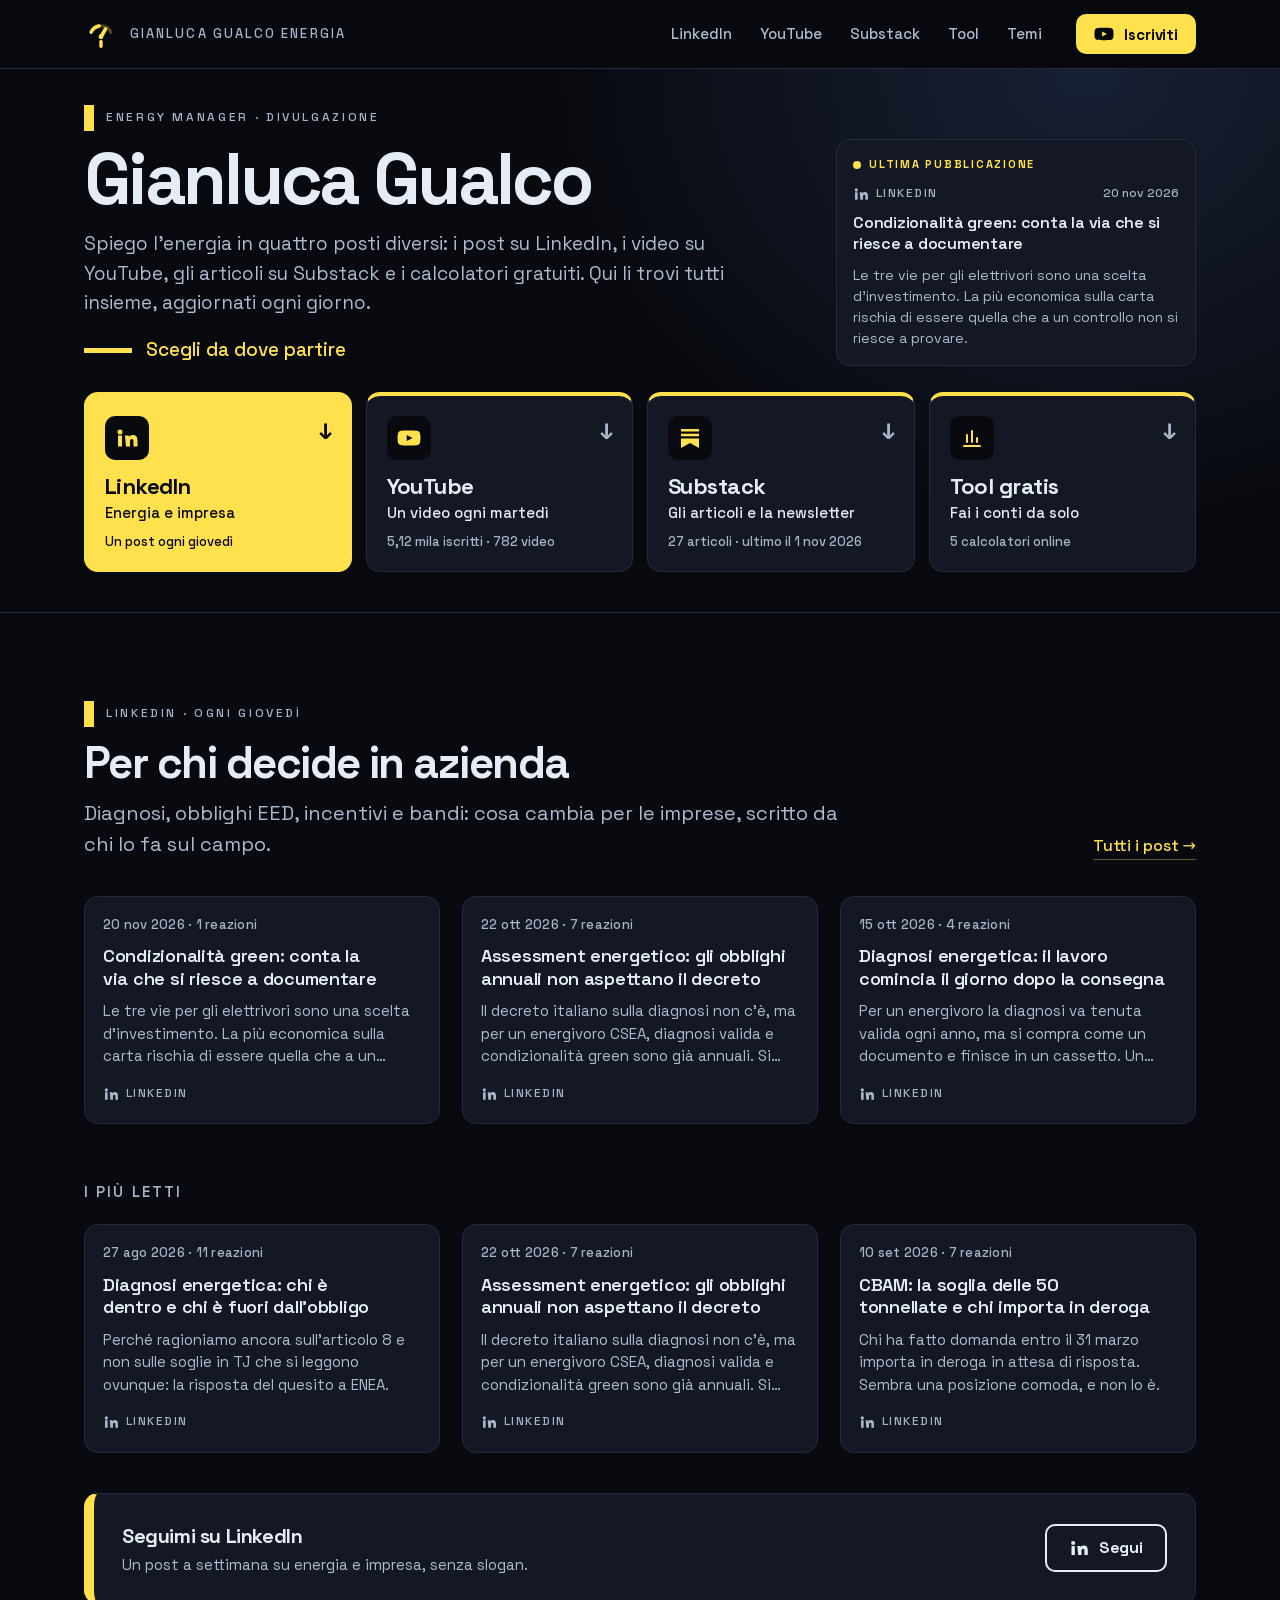
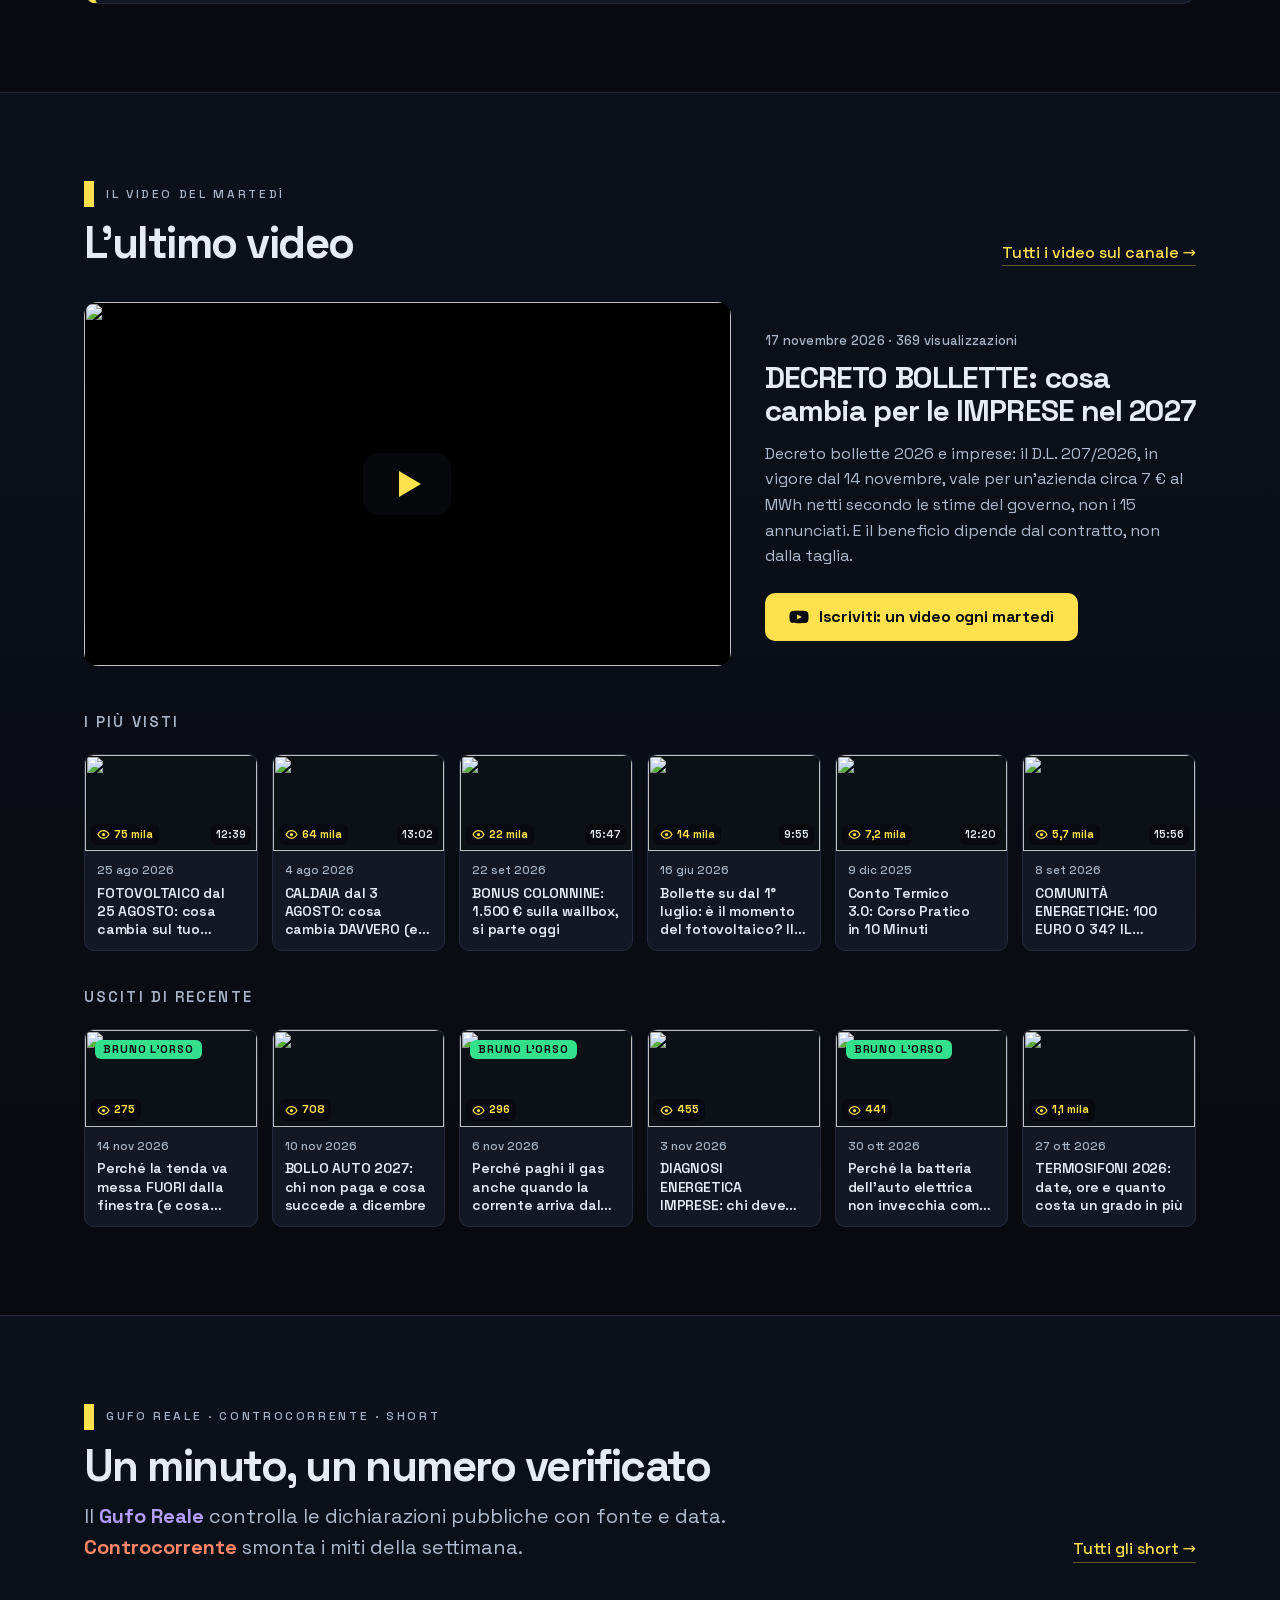
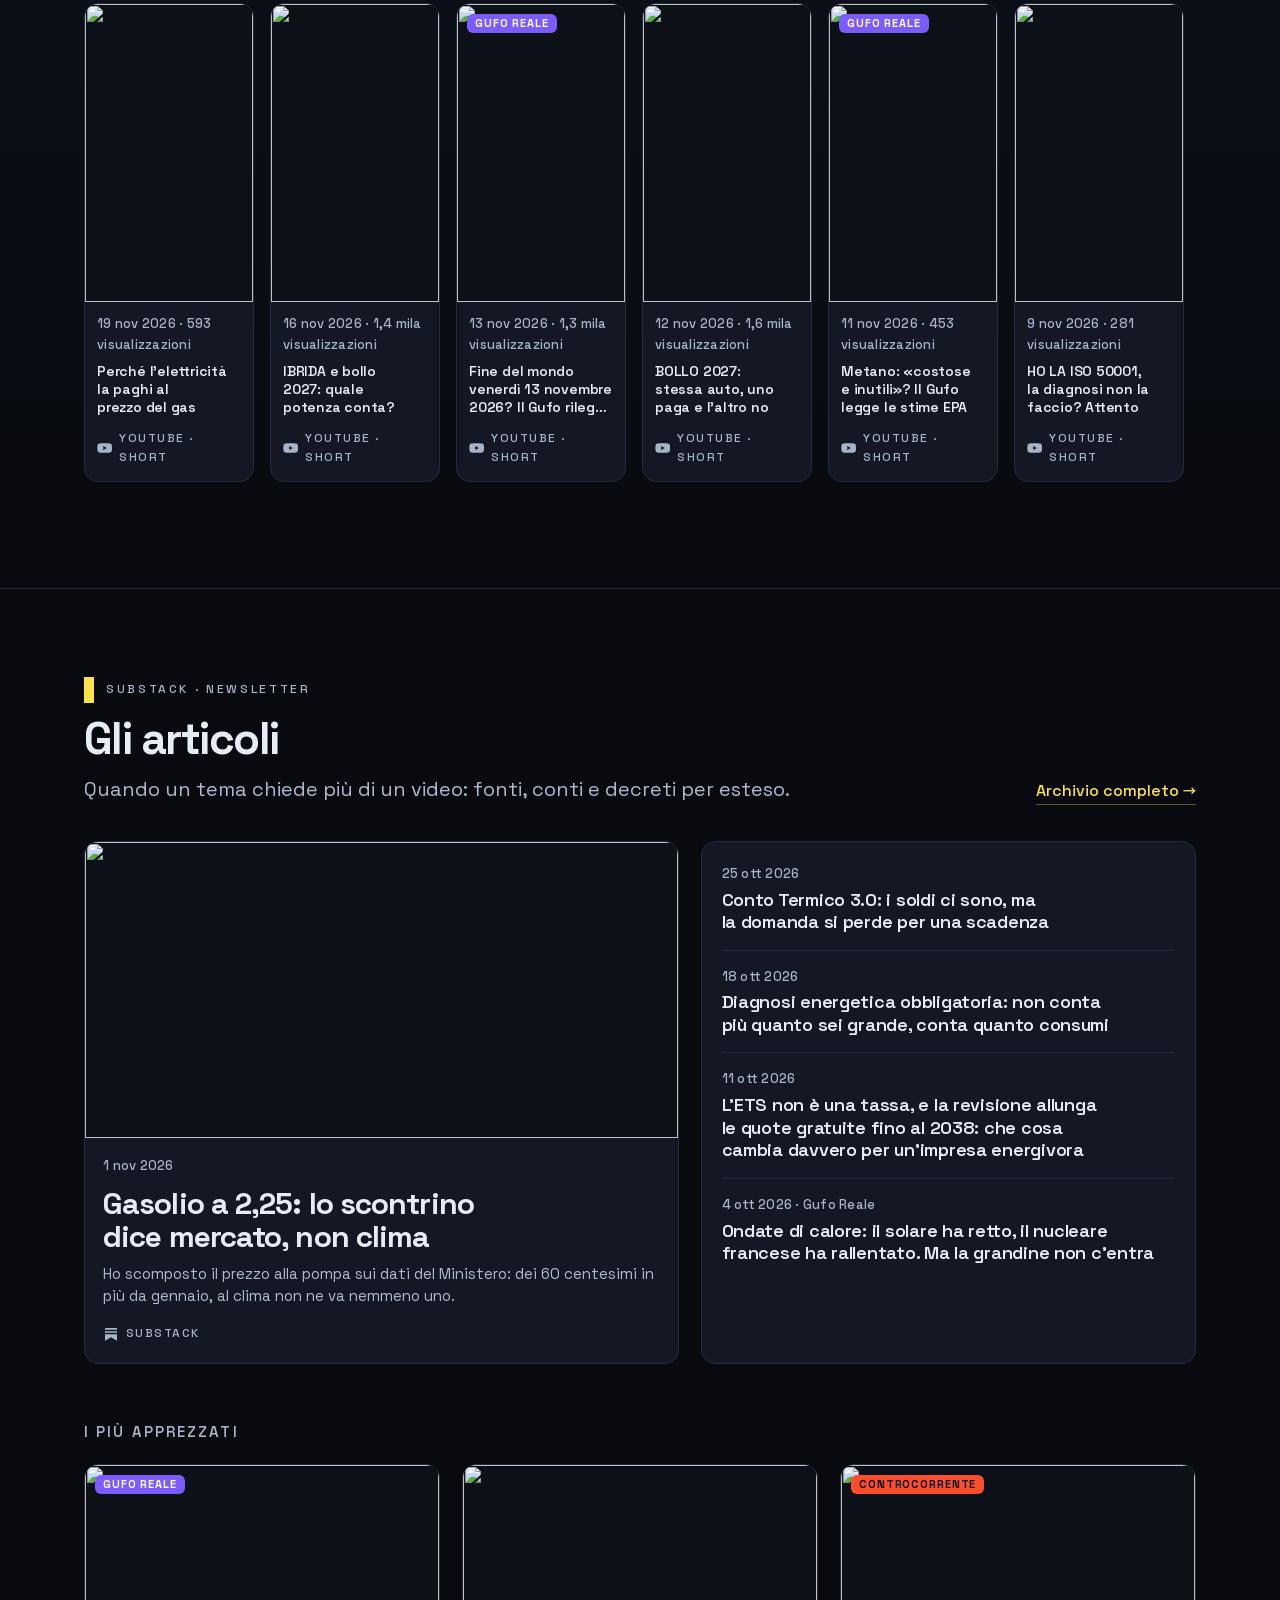
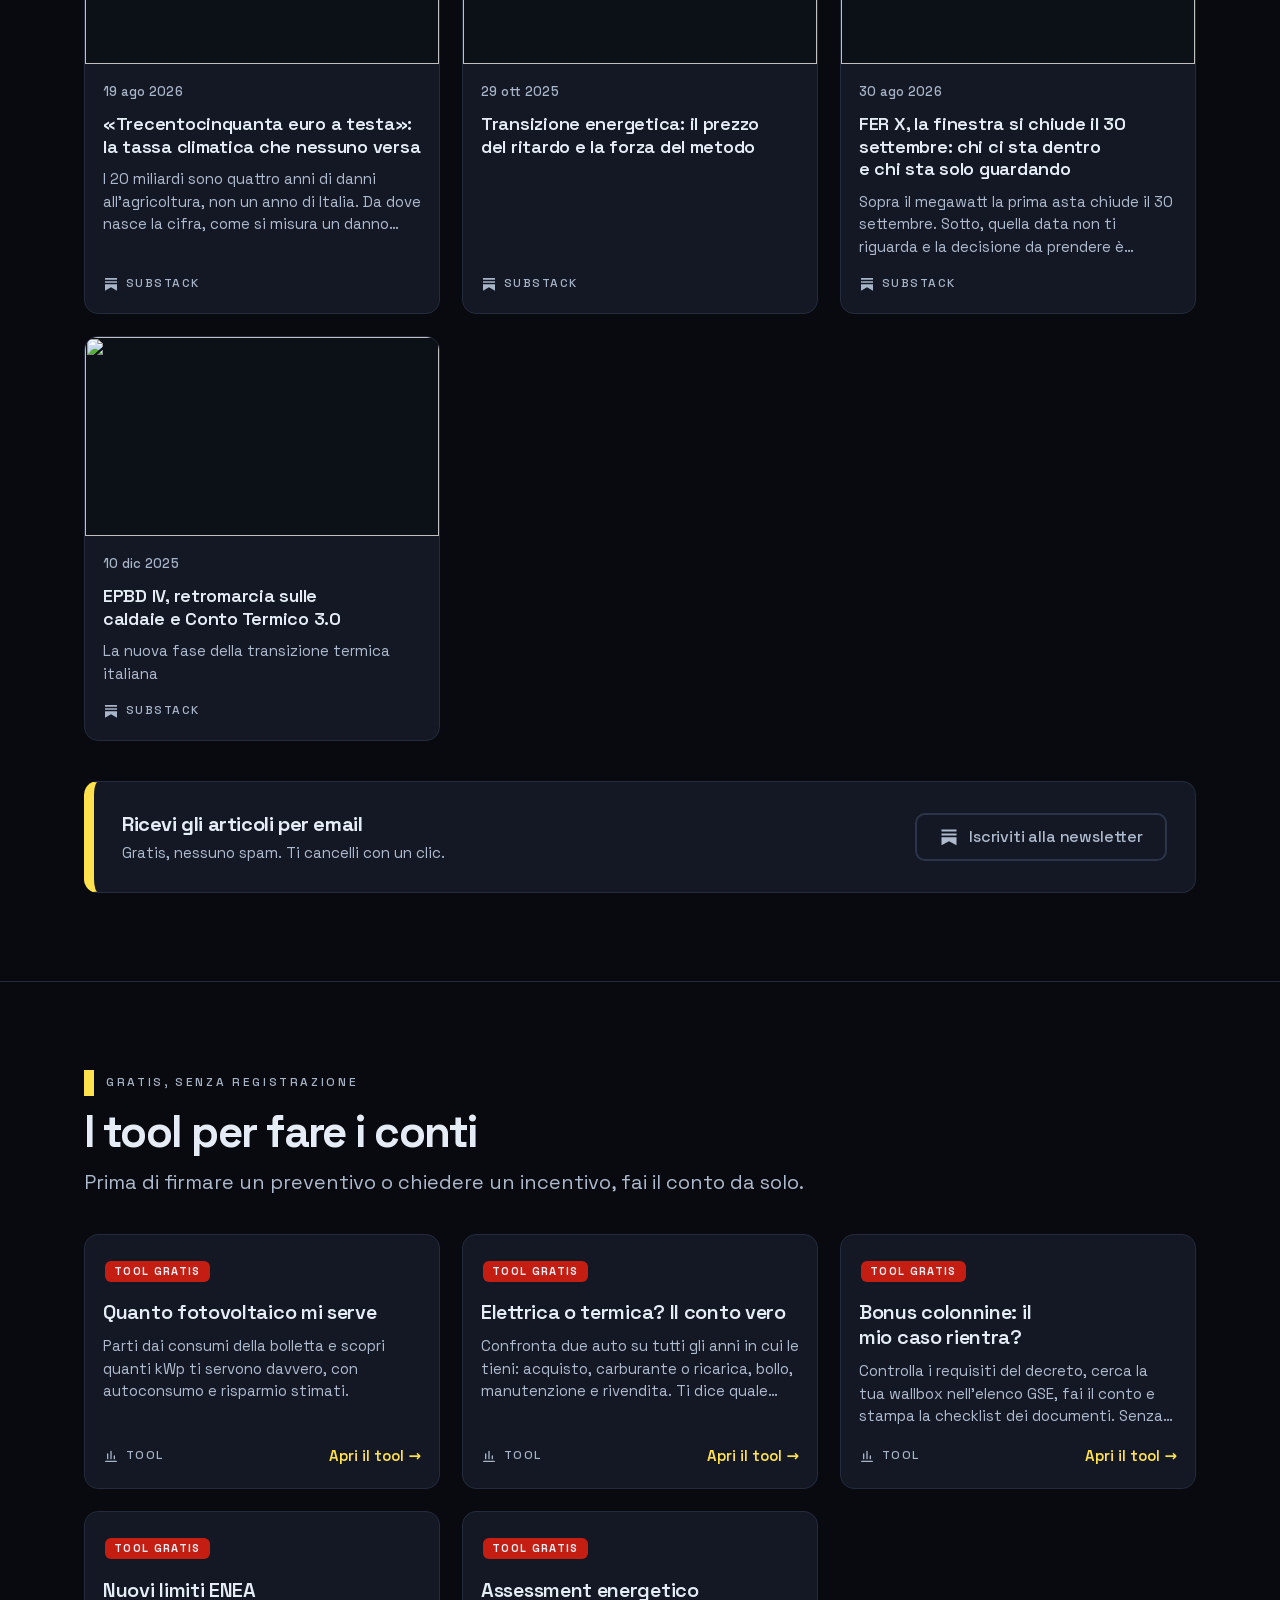
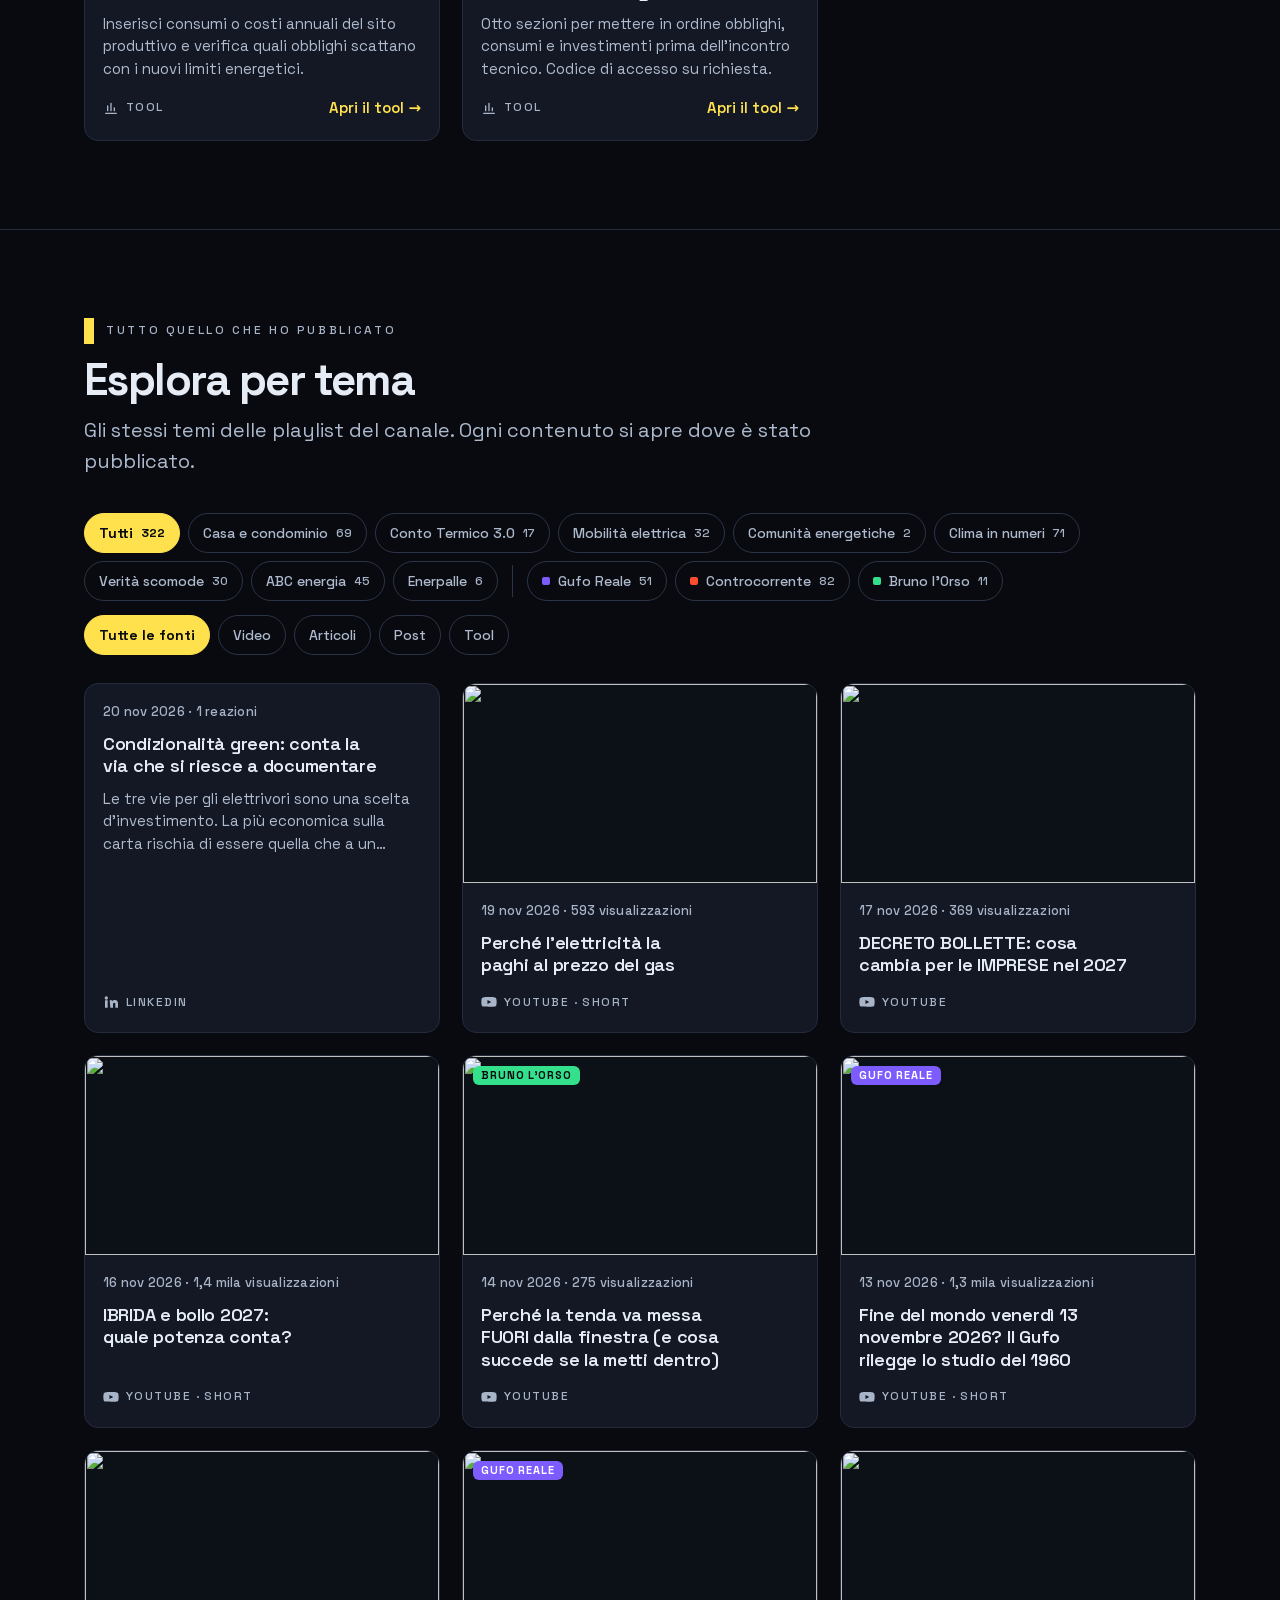
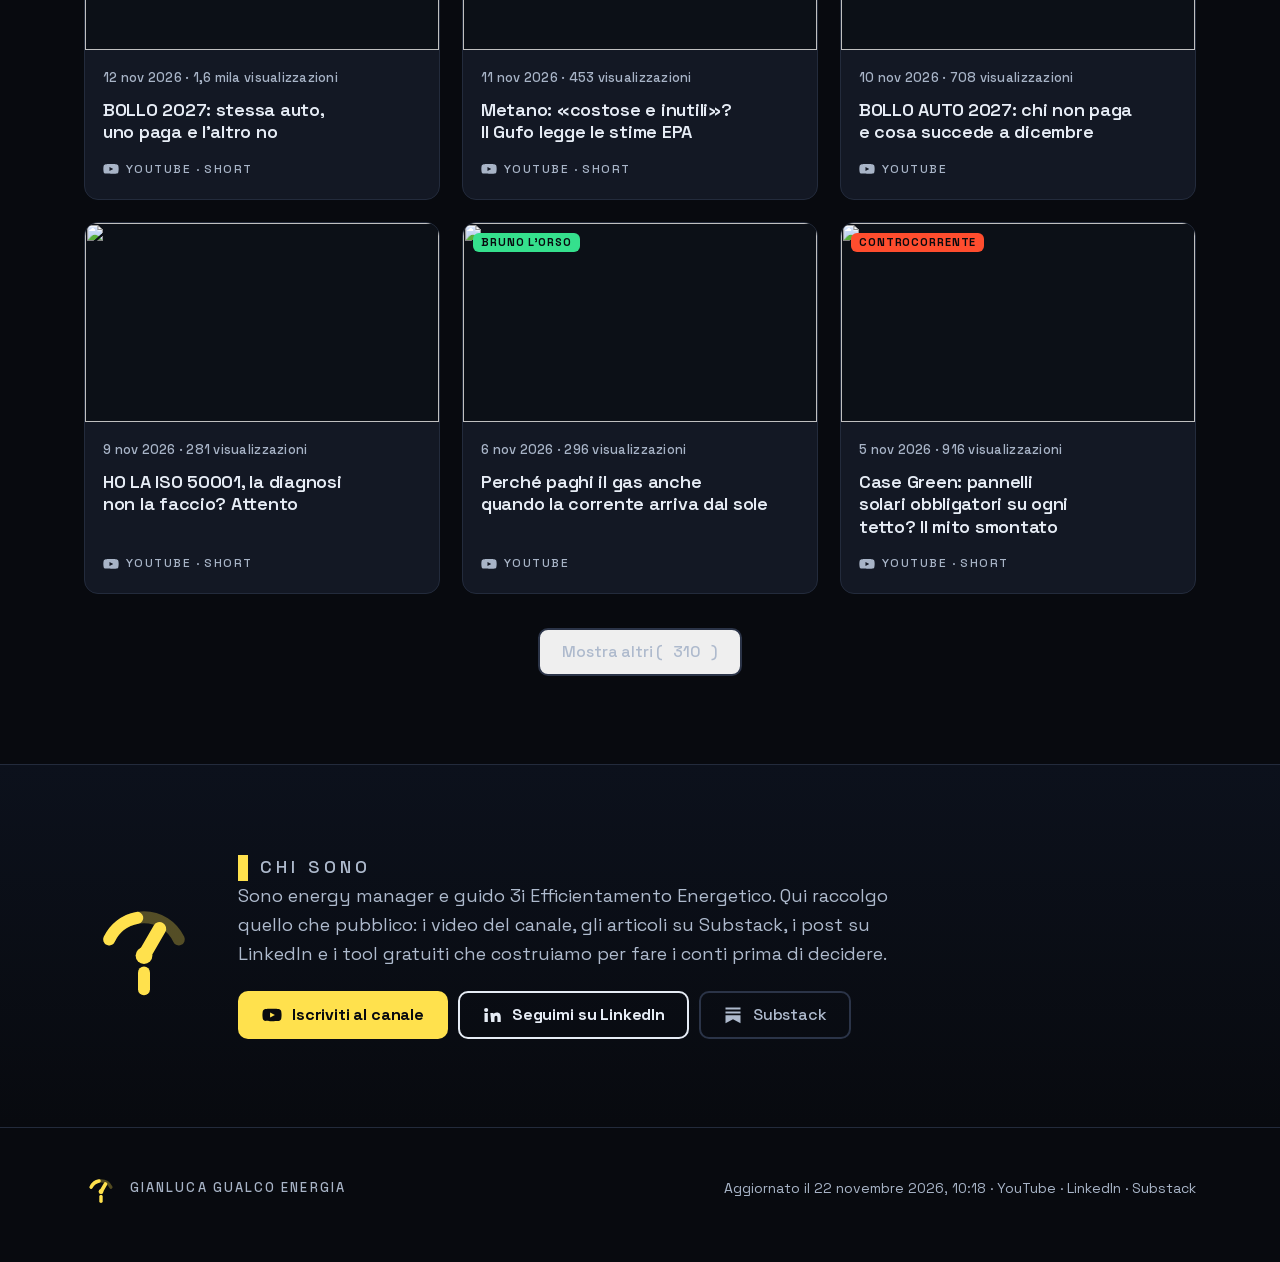
==== docs/index.html @ 6b3e6815 "Aggiornamento automatico 2026-11-22" ====
<!doctype html>
<html lang="it">
<head>
<meta charset="utf-8">
<meta name="viewport" content="width=device-width, initial-scale=1">
<title>Gianluca Gualco — Energia, bollette, efficienza</title>
<meta name="description" content="Tutta la divulgazione di Gianluca Gualco, energy manager, in un posto solo: video YouTube, articoli Substack, tool gratuiti e post LinkedIn su energia, bollette e incentivi.">
<link rel="canonical" href="https://giagualco.github.io/gualco-it/">
<meta name="theme-color" content="#080A0F">
<meta property="og:type" content="website">
<meta property="og:locale" content="it_IT">
<meta property="og:url" content="https://giagualco.github.io/gualco-it/">
<meta property="og:title" content="Gianluca Gualco — Energia, bollette, efficienza">
<meta property="og:description" content="Tutta la divulgazione di Gianluca Gualco, energy manager, in un posto solo: video YouTube, articoli Substack, tool gratuiti e post LinkedIn su energia, bollette e incentivi.">
<meta property="og:image" content="https://giagualco.github.io/gualco-it/og.png">
<meta property="og:image:width" content="1200"><meta property="og:image:height" content="630">
<meta name="twitter:card" content="summary_large_image">
<link rel="icon" href="favicon.svg" type="image/svg+xml">
<link rel="preload" href="fonts/space-grotesk-latin.woff2" as="font" type="font/woff2" crossorigin>
<link rel="preconnect" href="https://i.ytimg.com">
<style>/* gualco.it — design system GG ("notte"). Token da GG Design System/gg.css */
/* Space Grotesk (SIL OFL 1.1), variabile 300–700, servito dal sito: nessuna chiamata a Google */
@font-face{font-family:'Space Grotesk';font-style:normal;font-weight:300 700;font-display:swap;src:url(fonts/space-grotesk-latin-ext.woff2) format('woff2');unicode-range:U+0100-02BA,U+02BD-02C5,U+02C7-02CC,U+02CE-02D7,U+02DD-02FF,U+0304,U+0308,U+0329,U+1D00-1DBF,U+1E00-1E9F,U+1EF2-1EFF,U+2020,U+20A0-20AB,U+20AD-20C0,U+2113,U+2C60-2C7F,U+A720-A7FF}
@font-face{font-family:'Space Grotesk';font-style:normal;font-weight:300 700;font-display:swap;src:url(fonts/space-grotesk-latin.woff2) format('woff2');unicode-range:U+0000-00FF,U+0131,U+0152-0153,U+02BB-02BC,U+02C6,U+02DA,U+02DC,U+0304,U+0308,U+0329,U+2000-206F,U+20AC,U+2122,U+2191,U+2193,U+2212,U+2215,U+FEFF,U+FFFD}
:root{
  --notte:#080A0F;--ardesia:#131824;--ardesia-2:#0C1017;--linea:#232B3C;--linea-2:#2B3448;
  --ghiaccio:#E6ECF5;--corpo:#AEBACD;--muto:#A8B4C7;
  --gg:#FFE14D;
  --gufo-fill:#7C5CFF;--gufo-ink:#B39DFF;
  --cc-fill:#FF4D2E;--cc-ink:#FF8566;
  --orso-fill:#35E08D;--orso-ink:#35E08D;
  --badge-fill:#C41E12;--badge-ink:#E6ECF5;
  --f:'Space Grotesk',system-ui,-apple-system,'Segoe UI',sans-serif;
  --r:14px;--wrap:1180px;--gut:34px;
}
*,*::before,*::after{box-sizing:border-box}
html{scroll-behavior:smooth;scroll-padding-top:84px;-webkit-text-size-adjust:100%}
body{margin:0;background:var(--notte);color:var(--ghiaccio);font:400 16px/1.6 var(--f);-webkit-font-smoothing:antialiased;overflow-x:hidden}
img{display:block;max-width:100%}
a{color:inherit;text-decoration:none}
:focus-visible{outline:3px solid var(--gg);outline-offset:3px;border-radius:6px}
.wrap{max-width:var(--wrap);margin:0 auto;padding:0 var(--gut)}
.sr{position:absolute;width:1px;height:1px;overflow:hidden;clip:rect(0 0 0 0);white-space:nowrap}

/* ---------- tipografia ---------- */
.kick{display:flex;align-items:center;gap:12px;font-size:12px;font-weight:500;letter-spacing:.22em;text-transform:uppercase;color:var(--muto);margin:0 0 14px}
.kick::before{content:"";width:10px;height:26px;background:var(--gg);flex:0 0 auto}
h1,h2,h3{margin:0;font-weight:700;letter-spacing:-.035em;line-height:1.02;text-wrap:balance}
h2{font-size:clamp(28px,3.6vw,44px)}
h3{font-size:18px;font-weight:600;letter-spacing:-.015em;line-height:1.25}
.lead{font-size:clamp(17px,1.6vw,20px);line-height:1.55;color:var(--corpo);max-width:60ch;margin:18px 0 0}
.meta{font-size:13px;font-weight:500;color:var(--muto);letter-spacing:.02em}
.giallo{color:var(--gg)}

/* ---------- bottoni ---------- */
.btn{display:inline-flex;align-items:center;gap:10px;min-height:48px;padding:12px 22px;border-radius:10px;font:700 16px/1 var(--f);letter-spacing:-.01em;border:2px solid transparent;cursor:pointer;transition:transform .15s,background .15s,border-color .15s,color .15s}
.btn svg{width:20px;height:20px;flex:0 0 auto}
.btn-yt{background:var(--gg);color:var(--notte)}
.btn-yt:hover{background:#fff;transform:translateY(-1px)}
.btn-li{border-color:var(--ghiaccio);color:var(--ghiaccio)}
.btn-li:hover{background:var(--ghiaccio);color:var(--notte);transform:translateY(-1px)}
.btn-sec{border-color:var(--linea-2);color:var(--corpo);font-weight:500}
.btn-sec:hover{border-color:var(--gg);color:var(--gg)}
.link{color:var(--gg);font-weight:500;border-bottom:1px solid rgba(255,225,77,.35)}
.link:hover{color:#fff;border-bottom-color:#fff}

/* ---------- nav ---------- */
.nav{position:sticky;top:0;z-index:20;background:rgba(8,10,15,.86);backdrop-filter:blur(14px);-webkit-backdrop-filter:blur(14px);border-bottom:1px solid var(--linea)}
.nav .wrap{display:flex;align-items:center;gap:22px;height:68px}
.firma{display:flex;align-items:center;gap:12px;font-size:13px;font-weight:500;letter-spacing:.16em;color:var(--muto);white-space:nowrap}
.firma .mk{width:34px;height:34px}
.nav ul{display:flex;gap:4px;margin:0 0 0 auto;padding:0;list-style:none}
.nav ul a{display:block;padding:8px 12px;border-radius:8px;font-size:15px;font-weight:500;color:var(--corpo)}
.nav ul a:hover{color:var(--ghiaccio);background:var(--ardesia)}
.nav .btn{min-height:40px;padding:8px 16px;font-size:15px}

/* ---------- hero: compatta, 4 porte d'ingresso ---------- */
.hero{position:relative;overflow:hidden;border-bottom:1px solid var(--linea)}
.hero::before{content:"";position:absolute;inset:0;background:radial-gradient(60% 120% at 85% 0%,#182034 0%,rgba(8,10,15,0) 70%);pointer-events:none}
.hero .wrap{position:relative;padding-top:36px;padding-bottom:40px}
.hero-top{display:flex;align-items:flex-end;justify-content:space-between;gap:24px}
.hero-txt{padding-bottom:26px}
.hero h1{font-size:clamp(40px,5.6vw,72px);line-height:.95;letter-spacing:-.045em}
.hero .intro{margin:16px 0 0;max-width:58ch;font-size:clamp(16px,1.5vw,19px);line-height:1.55;color:var(--corpo)}
.hero .riga{display:flex;align-items:center;gap:14px;margin:18px 0 0;color:var(--gg)!important;font-size:clamp(16px,1.6vw,19px);font-weight:500;color:var(--corpo)}
.hero .riga::before{content:"";width:48px;height:5px;background:var(--gg);flex:0 0 auto}
.ultima{position:relative;display:flex;flex-direction:column;gap:10px;width:360px;flex:0 0 auto;margin-bottom:26px;padding:16px;border-radius:var(--r);background:var(--ardesia);border:1px solid var(--linea);transition:border-color .15s,transform .15s}
.ultima:hover{border-color:var(--gg);transform:translateY(-2px)}
.ul-k{display:flex;align-items:center;gap:8px;font-size:11px;font-weight:700;letter-spacing:.16em;text-transform:uppercase;color:var(--gg)}
.ul-k i{width:8px;height:8px;border-radius:50%;background:var(--gg);box-shadow:0 0 0 0 rgba(255,225,77,.6);animation:pulsa 2s infinite}
@keyframes pulsa{70%{box-shadow:0 0 0 8px rgba(255,225,77,0)}100%{box-shadow:0 0 0 0 rgba(255,225,77,0)}}
.ul-img{position:relative;aspect-ratio:16/9;border-radius:10px;overflow:hidden;background:var(--ardesia-2)}
.ul-img img{width:100%;height:100%;object-fit:cover}
.ul-img .play{position:absolute;left:50%;top:50%;width:56px;height:40px;margin:-20px 0 0 -28px;border-radius:12px;background:rgba(8,10,15,.82);display:grid;place-items:center}
.ul-img .play::after{content:"";border-style:solid;border-width:9px 0 9px 15px;border-color:transparent transparent transparent var(--gg);margin-left:4px}
.ul-m{display:flex;align-items:center;justify-content:space-between;gap:10px;font-size:12px;font-weight:500;color:var(--muto)}
.ultima b{font-size:16px;font-weight:600;letter-spacing:-.015em;line-height:1.3;display:-webkit-box;-webkit-line-clamp:2;-webkit-box-orient:vertical;overflow:hidden}
.ultima p{margin:0;font-size:14px;line-height:1.5;color:var(--corpo)}
.tiles{display:grid;grid-template-columns:repeat(4,1fr);gap:14px}
.tile{position:relative;display:flex;flex-direction:column;gap:14px;min-height:150px;padding:20px 20px 18px;border-radius:var(--r);background:var(--ardesia);border:1px solid var(--linea);border-top:4px solid var(--gg);transition:transform .15s,border-color .15s,background .15s}
.tile:hover{transform:translateY(-3px);background:#182034;border-color:var(--linea-2);border-top-color:var(--gg)}
.tile .ic{width:44px;height:44px;border-radius:10px;display:grid;place-items:center;background:var(--notte);color:var(--gg)}
.tile .ic svg{width:24px;height:24px}
.tile:first-child{background:var(--gg);border-color:var(--gg)}
.tile:first-child:hover{background:#fff;border-color:#fff;border-top-color:#fff}
.tile:first-child .tt b,.tile:first-child .tt span,.tile:first-child .tt small,.tile:first-child .giu{color:var(--notte)}
.tt{display:flex;flex-direction:column;gap:3px}
.tt b{font-size:22px;font-weight:700;letter-spacing:-.025em;line-height:1.1}
.tt span{font-size:15px;font-weight:500;color:var(--ghiaccio)}
.tt small{font-size:13px;font-weight:500;color:var(--muto);margin-top:4px}
.giu{position:absolute;right:18px;top:18px;font-size:22px;font-weight:700;color:var(--muto);transition:transform .15s}
.tile:hover .giu{transform:translateY(3px)}

.cta{display:flex;flex-wrap:wrap;gap:12px;margin-top:34px}

/* ---------- sezioni ---------- */
.sez{padding:88px 0;border-bottom:1px solid var(--linea)}
.sez-alt{background:linear-gradient(180deg,#0C111C 0%,var(--notte) 100%)}
.testa{display:flex;flex-wrap:wrap;align-items:end;justify-content:space-between;gap:18px 30px;margin-bottom:36px}
.testa .lead{margin-top:12px}
.sotto{font-size:15px;font-weight:600;letter-spacing:.14em;text-transform:uppercase;color:var(--muto);margin:56px 0 20px}
.griglia{display:grid;gap:22px;grid-template-columns:repeat(auto-fill,minmax(270px,1fr))}

/* ---------- card ---------- */
.card{position:relative;display:flex;flex-direction:column;background:var(--ardesia);border:1px solid var(--linea);border-radius:var(--r);overflow:hidden;transition:border-color .15s,transform .15s}
.card:hover{border-color:var(--linea-2);transform:translateY(-2px)}
.card:hover h3{color:#fff}
.card .img{position:relative;aspect-ratio:16/9;background:var(--ardesia-2);overflow:hidden}
.card .img img{width:100%;height:100%;object-fit:cover}
.card .corpo{display:flex;flex-direction:column;gap:10px;padding:18px 18px 20px;flex:1}
.card .corpo p{margin:0;font-size:15px;line-height:1.5;color:var(--corpo);display:-webkit-box;-webkit-line-clamp:3;-webkit-box-orient:vertical;overflow:hidden}
.card .piede{display:flex;align-items:center;justify-content:space-between;gap:10px;margin-top:auto;padding-top:6px}
.card a.tutta::after{content:"";position:absolute;inset:0;z-index:1}
.fonte{display:inline-flex;align-items:center;gap:7px;font-size:12px;font-weight:500;letter-spacing:.12em;text-transform:uppercase;color:var(--muto)}
.fonte svg{width:16px;height:16px}
.durata{position:absolute;right:10px;bottom:10px;background:rgba(8,10,15,.88);color:var(--ghiaccio);font-size:12px;font-weight:600;padding:3px 7px;border-radius:6px}
.tipo-typo{display:flex;align-items:flex-end;padding:18px;background:radial-gradient(120% 120% at 100% 0%,#1B2436 0%,var(--ardesia-2) 70%)}
.tipo-typo span{font-size:22px;font-weight:700;letter-spacing:-.03em;line-height:1.05;color:var(--ghiaccio)}
.tipo-typo::before{content:"";position:absolute;left:18px;top:18px;width:10px;height:26px;background:var(--gg)}

/* rubriche: accento solo come chip/barra */
.rub{display:inline-block;font-size:11px;font-weight:700;letter-spacing:.08em;text-transform:uppercase;color:var(--notte);background:var(--gg);padding:4px 8px;border-radius:6px;line-height:1}
.rub-gufo-reale{background:var(--gufo-fill);color:#fff}
.rub-controcorrente{background:var(--cc-fill);color:var(--notte)}
.rub-orso{background:var(--orso-fill);color:var(--notte)}
.card .img .rub{position:absolute;left:10px;top:10px;z-index:1}

/* ---------- righe da 6 (video compatti) ---------- */
.riga6{display:grid;grid-template-columns:repeat(6,minmax(0,1fr));gap:14px}
.card.mini{border-radius:10px}
.card.mini .corpo{padding:10px 12px 12px;gap:4px}
.card.mini .meta{font-size:11.5px;letter-spacing:0}
.card.mini h3{font-size:14px;line-height:1.3;display:-webkit-box;-webkit-line-clamp:3;-webkit-box-orient:vertical;overflow:hidden}
.card.mini .piede{display:none}
.card.mini .vis{position:absolute;left:6px;bottom:6px;display:inline-flex;align-items:center;gap:4px;background:rgba(8,10,15,.88);color:var(--gg);font-size:11px;font-weight:700;padding:2px 6px;border-radius:6px}
.card.mini .vis svg{width:13px;height:13px}
.card.mini .durata{right:6px;bottom:6px;font-size:11px;padding:2px 5px}

/* ---------- ultimo video ---------- */
.ultimo{display:grid;grid-template-columns:1.5fr 1fr;gap:34px;align-items:center}
.lite{position:relative;display:block;width:100%;aspect-ratio:16/9;border:0;padding:0;border-radius:var(--r);overflow:hidden;background:#000 center/cover no-repeat;cursor:pointer;outline-offset:4px}
.lite img{width:100%;height:100%;object-fit:cover}
.lite .play{position:absolute;left:50%;top:50%;width:88px;height:62px;margin:-31px 0 0 -44px;border-radius:16px;background:rgba(8,10,15,.82);display:grid;place-items:center;transition:background .15s,transform .15s}
.lite .play::after{content:"";border-style:solid;border-width:13px 0 13px 22px;border-color:transparent transparent transparent var(--gg);margin-left:5px}
.lite:hover .play{background:var(--gg);transform:scale(1.05)}
.lite:hover .play::after{border-left-color:var(--notte)}
.lite iframe{position:absolute;inset:0;width:100%;height:100%;border:0}
.ultimo h3{font-size:clamp(22px,2.4vw,30px);font-weight:700;letter-spacing:-.03em;line-height:1.1}
.ultimo p{color:var(--corpo);margin:14px 0 0}
.ultimo .cta{margin-top:24px}

/* ---------- short ---------- */
.riga-short{display:grid;grid-auto-flow:column;grid-auto-columns:minmax(170px,200px);gap:16px;overflow-x:auto;padding:4px 2px 18px;scroll-snap-type:x mandatory;scrollbar-width:thin;scrollbar-color:var(--linea-2) transparent}
.riga-short .card{scroll-snap-align:start}
.riga-short .img{aspect-ratio:9/16}
.riga-short .corpo{padding:12px 12px 14px;gap:6px}
.riga-short h3{font-size:14px;line-height:1.3;display:-webkit-box;-webkit-line-clamp:3;-webkit-box-orient:vertical;overflow:hidden}

/* ---------- articoli ---------- */
.art{display:grid;grid-template-columns:1.2fr 1fr;gap:22px}
.art .grande .img{aspect-ratio:16/8}
.art .grande:not(:has(.img)) .corpo{padding:30px 30px 28px;justify-content:center}
.art .grande:not(:has(.img)) p{-webkit-line-clamp:5;font-size:17px}
.art .grande h3{font-size:clamp(22px,2.4vw,30px);font-weight:700;letter-spacing:-.03em;line-height:1.1}
.elenco{display:flex;flex-direction:column;gap:0;background:var(--ardesia);border:1px solid var(--linea);border-radius:var(--r);padding:6px 20px}
.elenco a{position:relative;display:block;padding:16px 0;border-bottom:1px solid var(--linea)}
.elenco a:last-child{border-bottom:0}
.elenco a:hover h3{color:var(--gg)}
.elenco .meta{display:block;margin-bottom:4px}

/* ---------- fasce CTA ---------- */
.fascia{display:flex;flex-wrap:wrap;align-items:center;justify-content:space-between;gap:20px;margin-top:40px;padding:26px 28px;border-radius:var(--r);background:var(--ardesia);border:1px solid var(--linea);border-left:10px solid var(--gg)}
.fascia b{display:block;font-size:20px;letter-spacing:-.02em}
.fascia span{color:var(--corpo);font-size:15px}

/* ---------- tool ---------- */
.tool .img{aspect-ratio:auto;padding:22px 20px 0;background:none}
.tool .badge{display:inline-block;background:var(--badge-fill);color:var(--badge-ink);font-size:11px;font-weight:700;letter-spacing:.12em;padding:5px 9px;border-radius:6px;line-height:1}
.tool h3{font-size:20px}
.tool .vai{color:var(--gg);font-weight:600;font-size:15px}

/* ---------- esplora ---------- */
.chips{display:flex;flex-wrap:wrap;gap:8px;margin-bottom:28px}
.chip{display:inline-flex;align-items:center;gap:8px;min-height:40px;padding:8px 14px;border-radius:999px;border:1px solid var(--linea-2);background:transparent;color:var(--corpo);font:500 14px/1 var(--f);cursor:pointer;transition:all .15s}
.chip small{font-size:12px;color:var(--muto)}
.chip:hover{border-color:var(--ghiaccio);color:var(--ghiaccio)}
.chip[aria-pressed=true]{background:var(--gg);border-color:var(--gg);color:var(--notte);font-weight:700}
.chip[aria-pressed=true] small{color:var(--notte)}
.chip-rub::before{content:"";width:8px;height:8px;border-radius:2px;background:var(--gg)}
.chip-rub[data-f="gufo-reale"]::before{background:var(--gufo-fill)}
.chip-rub[data-f="controcorrente"]::before{background:var(--cc-fill)}
.chip-rub[data-f="orso"]::before{background:var(--orso-fill)}
.sep{width:1px;background:var(--linea-2);margin:4px 6px}
.fonti{display:flex;flex-wrap:wrap;gap:8px;margin:-14px 0 28px}
#esplora .griglia>[hidden]{display:none}
.altri{display:flex;justify-content:center;margin-top:34px}
.vuoto{color:var(--muto);padding:30px 0}

/* ---------- chi sono + footer ---------- */
.chi{display:grid;grid-template-columns:auto 1fr;gap:34px;align-items:center}
.chi .gufo{display:block;width:120px;height:120px}
.chi p{margin:0;color:var(--corpo);font-size:18px;max-width:62ch}
.social{display:flex;flex-wrap:wrap;gap:10px;margin-top:22px}
footer{padding:44px 0 56px;color:var(--muto);font-size:14px}
footer .wrap{display:flex;flex-wrap:wrap;justify-content:space-between;gap:16px 30px;align-items:center}
footer a:hover{color:var(--gg)}

/* ---------- barra laterale delle sezioni ---------- */
.rail{position:fixed;left:22px;top:50%;transform:translateY(-50%);z-index:15;display:none}
.rail ol{list-style:none;margin:0;padding:0;display:flex;flex-direction:column}
.rail a{display:flex;align-items:center;gap:10px;height:30px;color:var(--muto);transition:height .25s}
.rail i{display:block;width:12px;height:2px;border-radius:2px;background:var(--muto);opacity:.6;transition:width .25s,height .25s,background .25s,opacity .25s}
.rail span{font-size:12.5px;font-weight:500;letter-spacing:.02em;white-space:nowrap;opacity:.7;transition:font-size .25s,opacity .25s,color .25s}
.rail a:hover span{opacity:1;color:var(--ghiaccio)}
.rail a:hover i{opacity:1;width:18px}
.rail a.on{height:48px}
.rail a.on i{width:30px;height:4px;background:var(--gg);opacity:1}
.rail a.on span{opacity:1;color:var(--ghiaccio);font-size:17px;font-weight:700;letter-spacing:-.015em}
@media (min-width:1360px){.rail{display:block}}
@media (min-width:1360px) and (max-width:1559px){
  .rail{left:14px}
  .rail a:not(.on) span{font-size:0}
  .rail a:not(.on):hover span{font-size:12.5px;background:var(--notte);padding:2px 6px;border-radius:6px}
}

/* ---------- responsive ---------- */
@media (max-width:980px){
  .nav ul{display:none}
  .nav .btn{margin-left:auto}
  .tiles{grid-template-columns:repeat(2,1fr)}
  .riga6{grid-template-columns:none;grid-auto-flow:column;grid-auto-columns:minmax(200px,230px);overflow-x:auto;scroll-snap-type:x mandatory;padding-bottom:12px;scrollbar-width:thin;scrollbar-color:var(--linea-2) transparent}
  .riga6 .card{scroll-snap-align:start}
  .hero-top{flex-direction:column;align-items:stretch;gap:0}
  .ultima{width:auto;flex-direction:row;flex-wrap:wrap;align-items:center;column-gap:14px}
  .ultima .ul-k{flex-basis:100%}
  .ultima .ul-img{width:150px;flex:0 0 auto}
  .ultima .ul-m{display:none}
  .ultima b{flex:1;min-width:0;-webkit-line-clamp:3}
  .ultimo,.art{grid-template-columns:1fr}
}
@media (max-width:640px){
  :root{--gut:16px}
  .sez{padding:60px 0}
  .firma .t{display:none}
  .hero .wrap{padding-top:22px;padding-bottom:22px}
  .hero-txt{padding-bottom:16px}
  .ultima .ul-img{width:110px}
  .ultima b{font-size:14px}
  .tiles{gap:10px}
  .tile{min-height:0;padding:14px 14px 12px;gap:10px}
  .tile .ic{width:36px;height:36px}
  .tt b{font-size:18px}
  .tt span{font-size:13px}
  .tt small{display:none}
  .giu{right:12px;top:12px;font-size:18px}
  .btn{width:100%;justify-content:center}
  .nav .btn{width:auto}
  .chi{grid-template-columns:1fr}
  .chi .gufo{width:84px}
  .fascia{padding:22px 18px;border-left-width:8px}
  .griglia{grid-template-columns:1fr}
}
@media (prefers-reduced-motion:reduce){*{transition:none!important;animation:none!important;scroll-behavior:auto!important}}
</style>
<script type="application/ld+json">{"@context": "https://schema.org", "@type": "Person", "name": "Gianluca Gualco", "jobTitle": "Energy manager", "url": "https://giagualco.github.io/gualco-it", "image": "https://giagualco.github.io/gualco-it/assets/ritratto.png", "worksFor": {"@type": "Organization", "name": "3i Efficientamento Energetico SB Srl"}, "sameAs": ["https://www.youtube.com/@gianlucagualcoenergia", "https://www.linkedin.com/in/gianluca-gualco-033474100", "https://gualco.substack.com"]}</script>
</head>
<body>
<a class="sr" href="#linkedin">Vai ai contenuti</a>
<nav class="nav" aria-label="Principale"><div class="wrap">
<a class="firma" href="#"><span class="mk"><svg viewBox="0 0 100 100" aria-hidden="true"><g fill="none" stroke="#FFE14D" stroke-linecap="round"><path d="M21 44.5A32 32 0 0 1 79 44.5" stroke-width="10" opacity=".3"/><path d="M21 44.5A32 32 0 0 1 44.4 26.5" stroke-width="10"/><path d="M50 58 63 35.5" stroke-width="11"/></g><circle cx="50" cy="58" r="7" fill="#FFE14D"/><path d="M50 72v14" stroke="#FFE14D" stroke-width="10" stroke-linecap="round"/></svg></span><span class="t">GIANLUCA GUALCO ENERGIA</span></a>
<ul><li><a href="#linkedin">LinkedIn</a></li><li><a href="#video">YouTube</a></li><li><a href="#articoli">Substack</a></li><li><a href="#tool">Tool</a></li><li><a href="#esplora">Temi</a></li></ul>
<a class="btn btn-yt" href="https://www.youtube.com/@gianlucagualcoenergia?sub_confirmation=1" target="_blank" rel="noopener"><svg viewBox="0 0 24 24" aria-hidden="true"><path fill="currentColor" d="M23 7.2a3 3 0 0 0-2.1-2.1C19 4.6 12 4.6 12 4.6s-7 0-8.9.5A3 3 0 0 0 1 7.2 31 31 0 0 0 .5 12a31 31 0 0 0 .5 4.8 3 3 0 0 0 2.1 2.1c1.9.5 8.9.5 8.9.5s7 0 8.9-.5a3 3 0 0 0 2.1-2.1 31 31 0 0 0 .5-4.8 31 31 0 0 0-.5-4.8ZM9.7 15.1V8.9l5.8 3.1-5.8 3.1Z"/></svg>Iscriviti</a>
</div></nav>
<nav class="rail" aria-label="Sezioni della pagina"><ol>
<li><a href="#" data-s="top"><i></i><span>Inizio</span></a></li>
<li><a href="#linkedin" data-s="linkedin"><i></i><span>LinkedIn</span></a></li>
<li><a href="#video" data-s="video"><i></i><span>YouTube</span></a></li>
<li><a href="#short" data-s="short"><i></i><span>Short</span></a></li>
<li><a href="#articoli" data-s="articoli"><i></i><span>Substack</span></a></li>
<li><a href="#tool" data-s="tool"><i></i><span>Tool</span></a></li>
<li><a href="#esplora" data-s="esplora"><i></i><span>Temi</span></a></li>
<li><a href="#chi" data-s="chi"><i></i><span>Chi sono</span></a></li>
</ol></nav>
<header class="hero" id="top"><div class="wrap">
<div class="hero-top">
  <div class="hero-txt">
    <p class="kick">Energy manager · Divulgazione</p>
    <h1>Gianluca Gualco</h1>
    <p class="intro">Spiego l'energia in quattro posti diversi: i post su LinkedIn, i video su YouTube, gli articoli su Substack e i calcolatori gratuiti. Qui li trovi tutti insieme, aggiornati ogni giorno.</p>
    <p class="riga">Scegli da dove partire</p>
  </div>
  <a class="ultima" href="https://www.linkedin.com/feed/update/urn:li:activity:7529454898250305537/" target="_blank" rel="noopener"><span class="ul-k"><i></i>Ultima pubblicazione</span><span class="ul-m"><span class="fonte"><svg viewBox="0 0 24 24" aria-hidden="true"><path fill="currentColor" d="M4.98 3.5a2.5 2.5 0 1 1 0 5 2.5 2.5 0 0 1 0-5ZM3 9.5h4v11H3zm7 0h3.8v1.6h.1c.5-1 1.8-2 3.8-2 4 0 4.8 2.6 4.8 6v5.4h-4v-4.8c0-1.2 0-2.7-1.6-2.7s-1.9 1.3-1.9 2.6v4.9h-4z"/></svg>LinkedIn</span><span>20 nov 2026</span></span><b>Condizionalità green: conta la via che si riesce a documentare</b><p>Le tre vie per gli elettrivori sono una scelta d&#x27;investimento. La più economica sulla carta rischia di essere quella che a un controllo non si riesce a provare.</p></a>
</div>
<nav class="tiles" aria-label="Vai ai contenuti"><a class="tile tile-linkedin" href="#linkedin"><span class="ic"><svg viewBox="0 0 24 24" aria-hidden="true"><path fill="currentColor" d="M4.98 3.5a2.5 2.5 0 1 1 0 5 2.5 2.5 0 0 1 0-5ZM3 9.5h4v11H3zm7 0h3.8v1.6h.1c.5-1 1.8-2 3.8-2 4 0 4.8 2.6 4.8 6v5.4h-4v-4.8c0-1.2 0-2.7-1.6-2.7s-1.9 1.3-1.9 2.6v4.9h-4z"/></svg></span><span class="tt"><b>LinkedIn</b><span>Energia e impresa</span><small>Un post ogni giovedì</small></span><span class="giu" aria-hidden="true">↓</span></a><a class="tile tile-youtube" href="#video"><span class="ic"><svg viewBox="0 0 24 24" aria-hidden="true"><path fill="currentColor" d="M23 7.2a3 3 0 0 0-2.1-2.1C19 4.6 12 4.6 12 4.6s-7 0-8.9.5A3 3 0 0 0 1 7.2 31 31 0 0 0 .5 12a31 31 0 0 0 .5 4.8 3 3 0 0 0 2.1 2.1c1.9.5 8.9.5 8.9.5s7 0 8.9-.5a3 3 0 0 0 2.1-2.1 31 31 0 0 0 .5-4.8 31 31 0 0 0-.5-4.8ZM9.7 15.1V8.9l5.8 3.1-5.8 3.1Z"/></svg></span><span class="tt"><b>YouTube</b><span>Un video ogni martedì</span><small>5,12 mila iscritti · 782 video</small></span><span class="giu" aria-hidden="true">↓</span></a><a class="tile tile-substack" href="#articoli"><span class="ic"><svg viewBox="0 0 24 24" aria-hidden="true"><path fill="currentColor" d="M3 3h18v2.5H3zm0 4.7h18v2.5H3zM3 12.4h18V22l-9-5-9 5z"/></svg></span><span class="tt"><b>Substack</b><span>Gli articoli e la newsletter</span><small>27 articoli · ultimo il 1 nov 2026</small></span><span class="giu" aria-hidden="true">↓</span></a><a class="tile tile-tool" href="#tool"><span class="ic"><svg viewBox="0 0 24 24" aria-hidden="true"><path fill="none" stroke="currentColor" stroke-width="2" stroke-linecap="round" d="M4 20h16M7 16V9m5 7V5m5 11v-4"/></svg></span><span class="tt"><b>Tool gratis</b><span>Fai i conti da solo</span><small>5 calcolatori online</small></span><span class="giu" aria-hidden="true">↓</span></a></nav>
</div></header>
<main>
<section class="sez" id="linkedin"><div class="wrap">
<div class="testa"><div><p class="kick">LinkedIn · ogni giovedì</p><h2>Per chi decide in azienda</h2>
<p class="lead">Diagnosi, obblighi EED, incentivi e bandi: cosa cambia per le imprese, scritto da chi lo fa sul campo.</p></div>
<a class="link" href="https://www.linkedin.com/in/gianluca-gualco-033474100/recent-activity/all/" target="_blank" rel="noopener">Tutti i post →</a></div>
<div class="griglia"><article class="card " data-fonte="linkedin" data-f=""><div class="corpo"><span class="meta">20 nov 2026 · 1 reazioni</span><h3><a class="tutta" href="https://www.linkedin.com/feed/update/urn:li:activity:7529454898250305537/" target="_blank" rel="noopener">Condizionalità green: conta la via che si riesce a documentare</a></h3><p>Le tre vie per gli elettrivori sono una scelta d&#x27;investimento. La più economica sulla carta rischia di essere quella che a un controllo non si riesce a provare.</p><div class="piede"><span class="fonte"><svg viewBox="0 0 24 24" aria-hidden="true"><path fill="currentColor" d="M4.98 3.5a2.5 2.5 0 1 1 0 5 2.5 2.5 0 0 1 0-5ZM3 9.5h4v11H3zm7 0h3.8v1.6h.1c.5-1 1.8-2 3.8-2 4 0 4.8 2.6 4.8 6v5.4h-4v-4.8c0-1.2 0-2.7-1.6-2.7s-1.9 1.3-1.9 2.6v4.9h-4z"/></svg>LinkedIn</span></div></div></article><article class="card " data-fonte="linkedin" data-f=""><div class="corpo"><span class="meta">22 ott 2026 · 7 reazioni</span><h3><a class="tutta" href="https://www.linkedin.com/feed/update/urn:li:activity:7518930685835829249/" target="_blank" rel="noopener">Assessment energetico: gli obblighi annuali non aspettano il decreto</a></h3><p>Il decreto italiano sulla diagnosi non c&#x27;è, ma per un energivoro CSEA, diagnosi valida e condizionalità green sono già annuali. Si parte dalla prossima scadenza.</p><div class="piede"><span class="fonte"><svg viewBox="0 0 24 24" aria-hidden="true"><path fill="currentColor" d="M4.98 3.5a2.5 2.5 0 1 1 0 5 2.5 2.5 0 0 1 0-5ZM3 9.5h4v11H3zm7 0h3.8v1.6h.1c.5-1 1.8-2 3.8-2 4 0 4.8 2.6 4.8 6v5.4h-4v-4.8c0-1.2 0-2.7-1.6-2.7s-1.9 1.3-1.9 2.6v4.9h-4z"/></svg>LinkedIn</span></div></div></article><article class="card " data-fonte="linkedin" data-f="abc"><div class="corpo"><span class="meta">15 ott 2026 · 4 reazioni</span><h3><a class="tutta" href="https://www.linkedin.com/feed/update/urn:li:activity:7516394846383759360/" target="_blank" rel="noopener">Diagnosi energetica: il lavoro comincia il giorno dopo la consegna</a></h3><p>Per un energivoro la diagnosi va tenuta valida ogni anno, ma si compra come un documento e finisce in un cassetto. Un presidio misura se gli interventi rendono.</p><div class="piede"><span class="fonte"><svg viewBox="0 0 24 24" aria-hidden="true"><path fill="currentColor" d="M4.98 3.5a2.5 2.5 0 1 1 0 5 2.5 2.5 0 0 1 0-5ZM3 9.5h4v11H3zm7 0h3.8v1.6h.1c.5-1 1.8-2 3.8-2 4 0 4.8 2.6 4.8 6v5.4h-4v-4.8c0-1.2 0-2.7-1.6-2.7s-1.9 1.3-1.9 2.6v4.9h-4z"/></svg>LinkedIn</span></div></div></article></div>
<p class="sotto">I più letti</p><div class="griglia"><article class="card " data-fonte="linkedin" data-f="abc"><div class="corpo"><span class="meta">27 ago 2026 · 11 reazioni</span><h3><a class="tutta" href="https://www.linkedin.com/feed/update/urn:li:activity:7498635921613901824/" target="_blank" rel="noopener">Diagnosi energetica: chi è dentro e chi è fuori dall&#x27;obbligo</a></h3><p>Perché ragioniamo ancora sull&#x27;articolo 8 e non sulle soglie in TJ che si leggono ovunque: la risposta del quesito a ENEA.</p><div class="piede"><span class="fonte"><svg viewBox="0 0 24 24" aria-hidden="true"><path fill="currentColor" d="M4.98 3.5a2.5 2.5 0 1 1 0 5 2.5 2.5 0 0 1 0-5ZM3 9.5h4v11H3zm7 0h3.8v1.6h.1c.5-1 1.8-2 3.8-2 4 0 4.8 2.6 4.8 6v5.4h-4v-4.8c0-1.2 0-2.7-1.6-2.7s-1.9 1.3-1.9 2.6v4.9h-4z"/></svg>LinkedIn</span></div></div></article><article class="card " data-fonte="linkedin" data-f=""><div class="corpo"><span class="meta">22 ott 2026 · 7 reazioni</span><h3><a class="tutta" href="https://www.linkedin.com/feed/update/urn:li:activity:7518930685835829249/" target="_blank" rel="noopener">Assessment energetico: gli obblighi annuali non aspettano il decreto</a></h3><p>Il decreto italiano sulla diagnosi non c&#x27;è, ma per un energivoro CSEA, diagnosi valida e condizionalità green sono già annuali. Si parte dalla prossima scadenza.</p><div class="piede"><span class="fonte"><svg viewBox="0 0 24 24" aria-hidden="true"><path fill="currentColor" d="M4.98 3.5a2.5 2.5 0 1 1 0 5 2.5 2.5 0 0 1 0-5ZM3 9.5h4v11H3zm7 0h3.8v1.6h.1c.5-1 1.8-2 3.8-2 4 0 4.8 2.6 4.8 6v5.4h-4v-4.8c0-1.2 0-2.7-1.6-2.7s-1.9 1.3-1.9 2.6v4.9h-4z"/></svg>LinkedIn</span></div></div></article><article class="card " data-fonte="linkedin" data-f="clima"><div class="corpo"><span class="meta">10 set 2026 · 7 reazioni</span><h3><a class="tutta" href="https://www.linkedin.com/feed/update/urn:li:activity:7503708958436818944/" target="_blank" rel="noopener">CBAM: la soglia delle 50 tonnellate e chi importa in deroga</a></h3><p>Chi ha fatto domanda entro il 31 marzo importa in deroga in attesa di risposta. Sembra una posizione comoda, e non lo è.</p><div class="piede"><span class="fonte"><svg viewBox="0 0 24 24" aria-hidden="true"><path fill="currentColor" d="M4.98 3.5a2.5 2.5 0 1 1 0 5 2.5 2.5 0 0 1 0-5ZM3 9.5h4v11H3zm7 0h3.8v1.6h.1c.5-1 1.8-2 3.8-2 4 0 4.8 2.6 4.8 6v5.4h-4v-4.8c0-1.2 0-2.7-1.6-2.7s-1.9 1.3-1.9 2.6v4.9h-4z"/></svg>LinkedIn</span></div></div></article></div>
<div class="fascia"><div><b>Seguimi su LinkedIn</b><span>Un post a settimana su energia e impresa, senza slogan.</span></div><a class="btn btn-li" href="https://www.linkedin.com/in/gianluca-gualco-033474100" target="_blank" rel="noopener"><svg viewBox="0 0 24 24" aria-hidden="true"><path fill="currentColor" d="M4.98 3.5a2.5 2.5 0 1 1 0 5 2.5 2.5 0 0 1 0-5ZM3 9.5h4v11H3zm7 0h3.8v1.6h.1c.5-1 1.8-2 3.8-2 4 0 4.8 2.6 4.8 6v5.4h-4v-4.8c0-1.2 0-2.7-1.6-2.7s-1.9 1.3-1.9 2.6v4.9h-4z"/></svg>Segui</a></div>
</div></section>
<section class="sez sez-alt" id="video"><div class="wrap">
<div class="testa"><div><p class="kick">Il video del martedì</p><h2>L'ultimo video</h2></div>
<a class="link" href="https://www.youtube.com/@gianlucagualcoenergia/videos" target="_blank" rel="noopener">Tutti i video sul canale →</a></div>
<div class="ultimo">
  <button class="lite" data-id="tWQtbXDk1Fc" aria-label="Guarda: DECRETO BOLLETTE: cosa cambia per le IMPRESE nel 2027"><img src="https://i.ytimg.com/vi/tWQtbXDk1Fc/sddefault.jpg" alt="" fetchpriority="high"><span class="play"></span></button>
  <div><span class="meta">17 novembre 2026 · 369 visualizzazioni</span><h3 style="margin-top:8px">DECRETO BOLLETTE: cosa cambia per le IMPRESE nel 2027</h3>
  <p>Decreto bollette 2026 e imprese: il D.L. 207/2026, in vigore dal 14 novembre, vale per un&#x27;azienda circa 7 € al MWh netti secondo le stime del governo, non i 15 annunciati. E il beneficio dipende dal contratto, non dalla taglia.</p>
  <div class="cta"><a class="btn btn-yt" href="https://www.youtube.com/@gianlucagualcoenergia?sub_confirmation=1" target="_blank" rel="noopener"><svg viewBox="0 0 24 24" aria-hidden="true"><path fill="currentColor" d="M23 7.2a3 3 0 0 0-2.1-2.1C19 4.6 12 4.6 12 4.6s-7 0-8.9.5A3 3 0 0 0 1 7.2 31 31 0 0 0 .5 12a31 31 0 0 0 .5 4.8 3 3 0 0 0 2.1 2.1c1.9.5 8.9.5 8.9.5s7 0 8.9-.5a3 3 0 0 0 2.1-2.1 31 31 0 0 0 .5-4.8 31 31 0 0 0-.5-4.8ZM9.7 15.1V8.9l5.8 3.1-5.8 3.1Z"/></svg>Iscriviti: un video ogni martedì</a></div></div>
</div>
<p class="sotto" style="margin-top:44px">I più visti</p>
<div class="riga6"><article class="card mini" data-fonte="youtube" data-f="casa"><div class="img"><img src="https://i.ytimg.com/vi/BeeOFXRnG1g/hqdefault.jpg" alt="" loading="lazy" decoding="async"><span class=durata>12:39</span><span class="vis"><svg viewBox="0 0 24 24" aria-label="visualizzazioni"><path fill="none" stroke="currentColor" stroke-width="2.2" d="M2 12s3.6-7 10-7 10 7 10 7-3.6 7-10 7S2 12 2 12Z"/><circle cx="12" cy="12" r="3" fill="currentColor"/></svg>75 mila</span></div><div class="corpo"><span class="meta">25 ago 2026</span><h3><a class="tutta" href="https://www.youtube.com/watch?v=BeeOFXRnG1g" target="_blank" rel="noopener">FOTOVOLTAICO dal 25 AGOSTO: cosa cambia sul tuo TETTO</a></h3><div class="piede"><span class="fonte"><svg viewBox="0 0 24 24" aria-hidden="true"><path fill="currentColor" d="M23 7.2a3 3 0 0 0-2.1-2.1C19 4.6 12 4.6 12 4.6s-7 0-8.9.5A3 3 0 0 0 1 7.2 31 31 0 0 0 .5 12a31 31 0 0 0 .5 4.8 3 3 0 0 0 2.1 2.1c1.9.5 8.9.5 8.9.5s7 0 8.9-.5a3 3 0 0 0 2.1-2.1 31 31 0 0 0 .5-4.8 31 31 0 0 0-.5-4.8ZM9.7 15.1V8.9l5.8 3.1-5.8 3.1Z"/></svg>YouTube</span></div></div></article><article class="card mini" data-fonte="youtube" data-f="casa"><div class="img"><img src="https://i.ytimg.com/vi/icZ8hrcy-WU/hqdefault.jpg" alt="" loading="lazy" decoding="async"><span class=durata>13:02</span><span class="vis"><svg viewBox="0 0 24 24" aria-label="visualizzazioni"><path fill="none" stroke="currentColor" stroke-width="2.2" d="M2 12s3.6-7 10-7 10 7 10 7-3.6 7-10 7S2 12 2 12Z"/><circle cx="12" cy="12" r="3" fill="currentColor"/></svg>64 mila</span></div><div class="corpo"><span class="meta">4 ago 2026</span><h3><a class="tutta" href="https://www.youtube.com/watch?v=icZ8hrcy-WU" target="_blank" rel="noopener">CALDAIA dal 3 AGOSTO: cosa cambia DAVVERO (e la data che conta non è quella che pensi)</a></h3><div class="piede"><span class="fonte"><svg viewBox="0 0 24 24" aria-hidden="true"><path fill="currentColor" d="M23 7.2a3 3 0 0 0-2.1-2.1C19 4.6 12 4.6 12 4.6s-7 0-8.9.5A3 3 0 0 0 1 7.2 31 31 0 0 0 .5 12a31 31 0 0 0 .5 4.8 3 3 0 0 0 2.1 2.1c1.9.5 8.9.5 8.9.5s7 0 8.9-.5a3 3 0 0 0 2.1-2.1 31 31 0 0 0 .5-4.8 31 31 0 0 0-.5-4.8ZM9.7 15.1V8.9l5.8 3.1-5.8 3.1Z"/></svg>YouTube</span></div></div></article><article class="card mini" data-fonte="youtube" data-f="casa mobilita"><div class="img"><img src="https://i.ytimg.com/vi/9DoGftedXZk/hqdefault.jpg" alt="" loading="lazy" decoding="async"><span class=durata>15:47</span><span class="vis"><svg viewBox="0 0 24 24" aria-label="visualizzazioni"><path fill="none" stroke="currentColor" stroke-width="2.2" d="M2 12s3.6-7 10-7 10 7 10 7-3.6 7-10 7S2 12 2 12Z"/><circle cx="12" cy="12" r="3" fill="currentColor"/></svg>22 mila</span></div><div class="corpo"><span class="meta">22 set 2026</span><h3><a class="tutta" href="https://www.youtube.com/watch?v=9DoGftedXZk" target="_blank" rel="noopener">BONUS COLONNINE: 1.500 € sulla wallbox, si parte oggi</a></h3><div class="piede"><span class="fonte"><svg viewBox="0 0 24 24" aria-hidden="true"><path fill="currentColor" d="M23 7.2a3 3 0 0 0-2.1-2.1C19 4.6 12 4.6 12 4.6s-7 0-8.9.5A3 3 0 0 0 1 7.2 31 31 0 0 0 .5 12a31 31 0 0 0 .5 4.8 3 3 0 0 0 2.1 2.1c1.9.5 8.9.5 8.9.5s7 0 8.9-.5a3 3 0 0 0 2.1-2.1 31 31 0 0 0 .5-4.8 31 31 0 0 0-.5-4.8ZM9.7 15.1V8.9l5.8 3.1-5.8 3.1Z"/></svg>YouTube</span></div></div></article><article class="card mini" data-fonte="youtube" data-f="casa"><div class="img"><img src="https://i.ytimg.com/vi/wcehj3d_3js/hqdefault.jpg" alt="" loading="lazy" decoding="async"><span class=durata>9:55</span><span class="vis"><svg viewBox="0 0 24 24" aria-label="visualizzazioni"><path fill="none" stroke="currentColor" stroke-width="2.2" d="M2 12s3.6-7 10-7 10 7 10 7-3.6 7-10 7S2 12 2 12Z"/><circle cx="12" cy="12" r="3" fill="currentColor"/></svg>14 mila</span></div><div class="corpo"><span class="meta">16 giu 2026</span><h3><a class="tutta" href="https://www.youtube.com/watch?v=wcehj3d_3js" target="_blank" rel="noopener">Bollette su dal 1° luglio: è il momento del fotovoltaico? Il calcolo onesto sul rientro nel 2026</a></h3><div class="piede"><span class="fonte"><svg viewBox="0 0 24 24" aria-hidden="true"><path fill="currentColor" d="M23 7.2a3 3 0 0 0-2.1-2.1C19 4.6 12 4.6 12 4.6s-7 0-8.9.5A3 3 0 0 0 1 7.2 31 31 0 0 0 .5 12a31 31 0 0 0 .5 4.8 3 3 0 0 0 2.1 2.1c1.9.5 8.9.5 8.9.5s7 0 8.9-.5a3 3 0 0 0 2.1-2.1 31 31 0 0 0 .5-4.8 31 31 0 0 0-.5-4.8ZM9.7 15.1V8.9l5.8 3.1-5.8 3.1Z"/></svg>YouTube</span></div></div></article><article class="card mini" data-fonte="youtube" data-f="casa"><div class="img"><img src="https://i.ytimg.com/vi/gJvAhW7yfgo/hqdefault.jpg" alt="" loading="lazy" decoding="async"><span class=durata>12:20</span><span class="vis"><svg viewBox="0 0 24 24" aria-label="visualizzazioni"><path fill="none" stroke="currentColor" stroke-width="2.2" d="M2 12s3.6-7 10-7 10 7 10 7-3.6 7-10 7S2 12 2 12Z"/><circle cx="12" cy="12" r="3" fill="currentColor"/></svg>7,2 mila</span></div><div class="corpo"><span class="meta">9 dic 2025</span><h3><a class="tutta" href="https://www.youtube.com/watch?v=gJvAhW7yfgo" target="_blank" rel="noopener">Conto Termico 3.0: Corso Pratico in 10 Minuti</a></h3><div class="piede"><span class="fonte"><svg viewBox="0 0 24 24" aria-hidden="true"><path fill="currentColor" d="M23 7.2a3 3 0 0 0-2.1-2.1C19 4.6 12 4.6 12 4.6s-7 0-8.9.5A3 3 0 0 0 1 7.2 31 31 0 0 0 .5 12a31 31 0 0 0 .5 4.8 3 3 0 0 0 2.1 2.1c1.9.5 8.9.5 8.9.5s7 0 8.9-.5a3 3 0 0 0 2.1-2.1 31 31 0 0 0 .5-4.8 31 31 0 0 0-.5-4.8ZM9.7 15.1V8.9l5.8 3.1-5.8 3.1Z"/></svg>YouTube</span></div></div></article><article class="card mini" data-fonte="youtube" data-f="casa cer abc"><div class="img"><img src="https://i.ytimg.com/vi/LqTONLwefP4/hqdefault.jpg" alt="" loading="lazy" decoding="async"><span class=durata>15:56</span><span class="vis"><svg viewBox="0 0 24 24" aria-label="visualizzazioni"><path fill="none" stroke="currentColor" stroke-width="2.2" d="M2 12s3.6-7 10-7 10 7 10 7-3.6 7-10 7S2 12 2 12Z"/><circle cx="12" cy="12" r="3" fill="currentColor"/></svg>5,7 mila</span></div><div class="corpo"><span class="meta">8 set 2026</span><h3><a class="tutta" href="https://www.youtube.com/watch?v=LqTONLwefP4" target="_blank" rel="noopener">COMUNITÀ ENERGETICHE: 100 EURO O 34? IL CONTO VERO</a></h3><div class="piede"><span class="fonte"><svg viewBox="0 0 24 24" aria-hidden="true"><path fill="currentColor" d="M23 7.2a3 3 0 0 0-2.1-2.1C19 4.6 12 4.6 12 4.6s-7 0-8.9.5A3 3 0 0 0 1 7.2 31 31 0 0 0 .5 12a31 31 0 0 0 .5 4.8 3 3 0 0 0 2.1 2.1c1.9.5 8.9.5 8.9.5s7 0 8.9-.5a3 3 0 0 0 2.1-2.1 31 31 0 0 0 .5-4.8 31 31 0 0 0-.5-4.8ZM9.7 15.1V8.9l5.8 3.1-5.8 3.1Z"/></svg>YouTube</span></div></div></article></div>
<p class="sotto" style="margin-top:34px">Usciti di recente</p>
<div class="riga6"><article class="card mini" data-fonte="youtube" data-f="orso"><div class="img"><img src="https://i.ytimg.com/vi/pjyiELKyN2k/hqdefault.jpg" alt="" loading="lazy" decoding="async"><span class="rub rub-orso">Bruno l&#x27;Orso</span><span class="vis"><svg viewBox="0 0 24 24" aria-label="visualizzazioni"><path fill="none" stroke="currentColor" stroke-width="2.2" d="M2 12s3.6-7 10-7 10 7 10 7-3.6 7-10 7S2 12 2 12Z"/><circle cx="12" cy="12" r="3" fill="currentColor"/></svg>275</span></div><div class="corpo"><span class="meta">14 nov 2026</span><h3><a class="tutta" href="https://www.youtube.com/watch?v=pjyiELKyN2k" target="_blank" rel="noopener">Perché la tenda va messa FUORI dalla finestra (e cosa succede se la metti dentro)</a></h3><div class="piede"><span class="fonte"><svg viewBox="0 0 24 24" aria-hidden="true"><path fill="currentColor" d="M23 7.2a3 3 0 0 0-2.1-2.1C19 4.6 12 4.6 12 4.6s-7 0-8.9.5A3 3 0 0 0 1 7.2 31 31 0 0 0 .5 12a31 31 0 0 0 .5 4.8 3 3 0 0 0 2.1 2.1c1.9.5 8.9.5 8.9.5s7 0 8.9-.5a3 3 0 0 0 2.1-2.1 31 31 0 0 0 .5-4.8 31 31 0 0 0-.5-4.8ZM9.7 15.1V8.9l5.8 3.1-5.8 3.1Z"/></svg>YouTube</span></div></div></article><article class="card mini" data-fonte="youtube" data-f="mobilita"><div class="img"><img src="https://i.ytimg.com/vi/_lPKWrIH-Wk/hqdefault.jpg" alt="" loading="lazy" decoding="async"><span class="vis"><svg viewBox="0 0 24 24" aria-label="visualizzazioni"><path fill="none" stroke="currentColor" stroke-width="2.2" d="M2 12s3.6-7 10-7 10 7 10 7-3.6 7-10 7S2 12 2 12Z"/><circle cx="12" cy="12" r="3" fill="currentColor"/></svg>708</span></div><div class="corpo"><span class="meta">10 nov 2026</span><h3><a class="tutta" href="https://www.youtube.com/watch?v=_lPKWrIH-Wk" target="_blank" rel="noopener">BOLLO AUTO 2027: chi non paga e cosa succede a dicembre</a></h3><div class="piede"><span class="fonte"><svg viewBox="0 0 24 24" aria-hidden="true"><path fill="currentColor" d="M23 7.2a3 3 0 0 0-2.1-2.1C19 4.6 12 4.6 12 4.6s-7 0-8.9.5A3 3 0 0 0 1 7.2 31 31 0 0 0 .5 12a31 31 0 0 0 .5 4.8 3 3 0 0 0 2.1 2.1c1.9.5 8.9.5 8.9.5s7 0 8.9-.5a3 3 0 0 0 2.1-2.1 31 31 0 0 0 .5-4.8 31 31 0 0 0-.5-4.8ZM9.7 15.1V8.9l5.8 3.1-5.8 3.1Z"/></svg>YouTube</span></div></div></article><article class="card mini" data-fonte="youtube" data-f="orso"><div class="img"><img src="https://i.ytimg.com/vi/kWwVpGoS9Sc/hqdefault.jpg" alt="" loading="lazy" decoding="async"><span class="rub rub-orso">Bruno l&#x27;Orso</span><span class="vis"><svg viewBox="0 0 24 24" aria-label="visualizzazioni"><path fill="none" stroke="currentColor" stroke-width="2.2" d="M2 12s3.6-7 10-7 10 7 10 7-3.6 7-10 7S2 12 2 12Z"/><circle cx="12" cy="12" r="3" fill="currentColor"/></svg>296</span></div><div class="corpo"><span class="meta">6 nov 2026</span><h3><a class="tutta" href="https://www.youtube.com/watch?v=kWwVpGoS9Sc" target="_blank" rel="noopener">Perché paghi il gas anche quando la corrente arriva dal sole</a></h3><div class="piede"><span class="fonte"><svg viewBox="0 0 24 24" aria-hidden="true"><path fill="currentColor" d="M23 7.2a3 3 0 0 0-2.1-2.1C19 4.6 12 4.6 12 4.6s-7 0-8.9.5A3 3 0 0 0 1 7.2 31 31 0 0 0 .5 12a31 31 0 0 0 .5 4.8 3 3 0 0 0 2.1 2.1c1.9.5 8.9.5 8.9.5s7 0 8.9-.5a3 3 0 0 0 2.1-2.1 31 31 0 0 0 .5-4.8 31 31 0 0 0-.5-4.8ZM9.7 15.1V8.9l5.8 3.1-5.8 3.1Z"/></svg>YouTube</span></div></div></article><article class="card mini" data-fonte="youtube" data-f="abc"><div class="img"><img src="https://i.ytimg.com/vi/4PAITGVACjo/hqdefault.jpg" alt="" loading="lazy" decoding="async"><span class="vis"><svg viewBox="0 0 24 24" aria-label="visualizzazioni"><path fill="none" stroke="currentColor" stroke-width="2.2" d="M2 12s3.6-7 10-7 10 7 10 7-3.6 7-10 7S2 12 2 12Z"/><circle cx="12" cy="12" r="3" fill="currentColor"/></svg>455</span></div><div class="corpo"><span class="meta">3 nov 2026</span><h3><a class="tutta" href="https://www.youtube.com/watch?v=4PAITGVACjo" target="_blank" rel="noopener">DIAGNOSI ENERGETICA IMPRESE: chi deve farla e chi no</a></h3><div class="piede"><span class="fonte"><svg viewBox="0 0 24 24" aria-hidden="true"><path fill="currentColor" d="M23 7.2a3 3 0 0 0-2.1-2.1C19 4.6 12 4.6 12 4.6s-7 0-8.9.5A3 3 0 0 0 1 7.2 31 31 0 0 0 .5 12a31 31 0 0 0 .5 4.8 3 3 0 0 0 2.1 2.1c1.9.5 8.9.5 8.9.5s7 0 8.9-.5a3 3 0 0 0 2.1-2.1 31 31 0 0 0 .5-4.8 31 31 0 0 0-.5-4.8ZM9.7 15.1V8.9l5.8 3.1-5.8 3.1Z"/></svg>YouTube</span></div></div></article><article class="card mini" data-fonte="youtube" data-f="mobilita orso"><div class="img"><img src="https://i.ytimg.com/vi/R_7H7xuvrdk/hqdefault.jpg" alt="" loading="lazy" decoding="async"><span class="rub rub-orso">Bruno l&#x27;Orso</span><span class="vis"><svg viewBox="0 0 24 24" aria-label="visualizzazioni"><path fill="none" stroke="currentColor" stroke-width="2.2" d="M2 12s3.6-7 10-7 10 7 10 7-3.6 7-10 7S2 12 2 12Z"/><circle cx="12" cy="12" r="3" fill="currentColor"/></svg>441</span></div><div class="corpo"><span class="meta">30 ott 2026</span><h3><a class="tutta" href="https://www.youtube.com/watch?v=R_7H7xuvrdk" target="_blank" rel="noopener">Perché la batteria dell&#x27;auto elettrica non invecchia come quella del telefono</a></h3><div class="piede"><span class="fonte"><svg viewBox="0 0 24 24" aria-hidden="true"><path fill="currentColor" d="M23 7.2a3 3 0 0 0-2.1-2.1C19 4.6 12 4.6 12 4.6s-7 0-8.9.5A3 3 0 0 0 1 7.2 31 31 0 0 0 .5 12a31 31 0 0 0 .5 4.8 3 3 0 0 0 2.1 2.1c1.9.5 8.9.5 8.9.5s7 0 8.9-.5a3 3 0 0 0 2.1-2.1 31 31 0 0 0 .5-4.8 31 31 0 0 0-.5-4.8ZM9.7 15.1V8.9l5.8 3.1-5.8 3.1Z"/></svg>YouTube</span></div></div></article><article class="card mini" data-fonte="youtube" data-f="casa"><div class="img"><img src="https://i.ytimg.com/vi/Pe97RHqS5Gc/hqdefault.jpg" alt="" loading="lazy" decoding="async"><span class="vis"><svg viewBox="0 0 24 24" aria-label="visualizzazioni"><path fill="none" stroke="currentColor" stroke-width="2.2" d="M2 12s3.6-7 10-7 10 7 10 7-3.6 7-10 7S2 12 2 12Z"/><circle cx="12" cy="12" r="3" fill="currentColor"/></svg>1,1 mila</span></div><div class="corpo"><span class="meta">27 ott 2026</span><h3><a class="tutta" href="https://www.youtube.com/watch?v=Pe97RHqS5Gc" target="_blank" rel="noopener">TERMOSIFONI 2026: date, ore e quanto costa un grado in più</a></h3><div class="piede"><span class="fonte"><svg viewBox="0 0 24 24" aria-hidden="true"><path fill="currentColor" d="M23 7.2a3 3 0 0 0-2.1-2.1C19 4.6 12 4.6 12 4.6s-7 0-8.9.5A3 3 0 0 0 1 7.2 31 31 0 0 0 .5 12a31 31 0 0 0 .5 4.8 3 3 0 0 0 2.1 2.1c1.9.5 8.9.5 8.9.5s7 0 8.9-.5a3 3 0 0 0 2.1-2.1 31 31 0 0 0 .5-4.8 31 31 0 0 0-.5-4.8ZM9.7 15.1V8.9l5.8 3.1-5.8 3.1Z"/></svg>YouTube</span></div></div></article></div>
</div></section>
<section class="sez sez-alt" id="short"><div class="wrap">
<div class="testa"><div><p class="kick">Gufo Reale · Controcorrente · Short</p><h2>Un minuto, un numero verificato</h2>
<p class="lead">Il <b style="color:var(--gufo-ink)">Gufo Reale</b> controlla le dichiarazioni pubbliche con fonte e data. <b style="color:var(--cc-ink)">Controcorrente</b> smonta i miti della settimana.</p></div>
<a class="link" href="https://www.youtube.com/@gianlucagualcoenergia/shorts" target="_blank" rel="noopener">Tutti gli short →</a></div>
<div class="riga-short"><article class="card " data-fonte="youtube" data-f=""><div class="img"><img src="https://i.ytimg.com/vi/ey65CKcfswY/hqdefault.jpg" alt="" loading="lazy" decoding="async"></div><div class="corpo"><span class="meta">19 nov 2026 · 593 visualizzazioni</span><h3><a class="tutta" href="https://www.youtube.com/shorts/ey65CKcfswY" target="_blank" rel="noopener">Perché l&#x27;elettricità la paghi al prezzo del gas</a></h3><div class="piede"><span class="fonte"><svg viewBox="0 0 24 24" aria-hidden="true"><path fill="currentColor" d="M23 7.2a3 3 0 0 0-2.1-2.1C19 4.6 12 4.6 12 4.6s-7 0-8.9.5A3 3 0 0 0 1 7.2 31 31 0 0 0 .5 12a31 31 0 0 0 .5 4.8 3 3 0 0 0 2.1 2.1c1.9.5 8.9.5 8.9.5s7 0 8.9-.5a3 3 0 0 0 2.1-2.1 31 31 0 0 0 .5-4.8 31 31 0 0 0-.5-4.8ZM9.7 15.1V8.9l5.8 3.1-5.8 3.1Z"/></svg>YouTube · Short</span></div></div></article><article class="card " data-fonte="youtube" data-f=""><div class="img"><img src="https://i.ytimg.com/vi/aU_Se-mXm8A/hqdefault.jpg" alt="" loading="lazy" decoding="async"></div><div class="corpo"><span class="meta">16 nov 2026 · 1,4 mila visualizzazioni</span><h3><a class="tutta" href="https://www.youtube.com/shorts/aU_Se-mXm8A" target="_blank" rel="noopener">IBRIDA e bollo 2027: quale potenza conta?</a></h3><div class="piede"><span class="fonte"><svg viewBox="0 0 24 24" aria-hidden="true"><path fill="currentColor" d="M23 7.2a3 3 0 0 0-2.1-2.1C19 4.6 12 4.6 12 4.6s-7 0-8.9.5A3 3 0 0 0 1 7.2 31 31 0 0 0 .5 12a31 31 0 0 0 .5 4.8 3 3 0 0 0 2.1 2.1c1.9.5 8.9.5 8.9.5s7 0 8.9-.5a3 3 0 0 0 2.1-2.1 31 31 0 0 0 .5-4.8 31 31 0 0 0-.5-4.8ZM9.7 15.1V8.9l5.8 3.1-5.8 3.1Z"/></svg>YouTube · Short</span></div></div></article><article class="card " data-fonte="youtube" data-f="gufo-reale"><div class="img"><img src="https://i.ytimg.com/vi/r576krGJmNM/hqdefault.jpg" alt="" loading="lazy" decoding="async"><span class="rub rub-gufo-reale">Gufo Reale</span></div><div class="corpo"><span class="meta">13 nov 2026 · 1,3 mila visualizzazioni</span><h3><a class="tutta" href="https://www.youtube.com/shorts/r576krGJmNM" target="_blank" rel="noopener">Fine del mondo venerdì 13 novembre 2026? Il Gufo rilegge lo studio del 1960</a></h3><div class="piede"><span class="fonte"><svg viewBox="0 0 24 24" aria-hidden="true"><path fill="currentColor" d="M23 7.2a3 3 0 0 0-2.1-2.1C19 4.6 12 4.6 12 4.6s-7 0-8.9.5A3 3 0 0 0 1 7.2 31 31 0 0 0 .5 12a31 31 0 0 0 .5 4.8 3 3 0 0 0 2.1 2.1c1.9.5 8.9.5 8.9.5s7 0 8.9-.5a3 3 0 0 0 2.1-2.1 31 31 0 0 0 .5-4.8 31 31 0 0 0-.5-4.8ZM9.7 15.1V8.9l5.8 3.1-5.8 3.1Z"/></svg>YouTube · Short</span></div></div></article><article class="card " data-fonte="youtube" data-f=""><div class="img"><img src="https://i.ytimg.com/vi/jGiY6heSvzE/hqdefault.jpg" alt="" loading="lazy" decoding="async"></div><div class="corpo"><span class="meta">12 nov 2026 · 1,6 mila visualizzazioni</span><h3><a class="tutta" href="https://www.youtube.com/shorts/jGiY6heSvzE" target="_blank" rel="noopener">BOLLO 2027: stessa auto, uno paga e l&#x27;altro no</a></h3><div class="piede"><span class="fonte"><svg viewBox="0 0 24 24" aria-hidden="true"><path fill="currentColor" d="M23 7.2a3 3 0 0 0-2.1-2.1C19 4.6 12 4.6 12 4.6s-7 0-8.9.5A3 3 0 0 0 1 7.2 31 31 0 0 0 .5 12a31 31 0 0 0 .5 4.8 3 3 0 0 0 2.1 2.1c1.9.5 8.9.5 8.9.5s7 0 8.9-.5a3 3 0 0 0 2.1-2.1 31 31 0 0 0 .5-4.8 31 31 0 0 0-.5-4.8ZM9.7 15.1V8.9l5.8 3.1-5.8 3.1Z"/></svg>YouTube · Short</span></div></div></article><article class="card " data-fonte="youtube" data-f="gufo-reale"><div class="img"><img src="https://i.ytimg.com/vi/Yo3Ym-UhPXk/hqdefault.jpg" alt="" loading="lazy" decoding="async"><span class="rub rub-gufo-reale">Gufo Reale</span></div><div class="corpo"><span class="meta">11 nov 2026 · 453 visualizzazioni</span><h3><a class="tutta" href="https://www.youtube.com/shorts/Yo3Ym-UhPXk" target="_blank" rel="noopener">Metano: «costose e inutili»? Il Gufo legge le stime EPA</a></h3><div class="piede"><span class="fonte"><svg viewBox="0 0 24 24" aria-hidden="true"><path fill="currentColor" d="M23 7.2a3 3 0 0 0-2.1-2.1C19 4.6 12 4.6 12 4.6s-7 0-8.9.5A3 3 0 0 0 1 7.2 31 31 0 0 0 .5 12a31 31 0 0 0 .5 4.8 3 3 0 0 0 2.1 2.1c1.9.5 8.9.5 8.9.5s7 0 8.9-.5a3 3 0 0 0 2.1-2.1 31 31 0 0 0 .5-4.8 31 31 0 0 0-.5-4.8ZM9.7 15.1V8.9l5.8 3.1-5.8 3.1Z"/></svg>YouTube · Short</span></div></div></article><article class="card " data-fonte="youtube" data-f="abc"><div class="img"><img src="https://i.ytimg.com/vi/qHDbzaWzqW8/hqdefault.jpg" alt="" loading="lazy" decoding="async"></div><div class="corpo"><span class="meta">9 nov 2026 · 281 visualizzazioni</span><h3><a class="tutta" href="https://www.youtube.com/shorts/qHDbzaWzqW8" target="_blank" rel="noopener">HO LA ISO 50001, la diagnosi non la faccio? Attento</a></h3><div class="piede"><span class="fonte"><svg viewBox="0 0 24 24" aria-hidden="true"><path fill="currentColor" d="M23 7.2a3 3 0 0 0-2.1-2.1C19 4.6 12 4.6 12 4.6s-7 0-8.9.5A3 3 0 0 0 1 7.2 31 31 0 0 0 .5 12a31 31 0 0 0 .5 4.8 3 3 0 0 0 2.1 2.1c1.9.5 8.9.5 8.9.5s7 0 8.9-.5a3 3 0 0 0 2.1-2.1 31 31 0 0 0 .5-4.8 31 31 0 0 0-.5-4.8ZM9.7 15.1V8.9l5.8 3.1-5.8 3.1Z"/></svg>YouTube · Short</span></div></div></article><article class="card " data-fonte="youtube" data-f="verita-scomode controcorrente"><div class="img"><img src="https://i.ytimg.com/vi/fpsPvczZmn0/hqdefault.jpg" alt="" loading="lazy" decoding="async"><span class="rub rub-controcorrente">Controcorrente</span></div><div class="corpo"><span class="meta">5 nov 2026 · 916 visualizzazioni</span><h3><a class="tutta" href="https://www.youtube.com/shorts/fpsPvczZmn0" target="_blank" rel="noopener">Case Green: pannelli solari obbligatori su ogni tetto? Il mito smontato</a></h3><div class="piede"><span class="fonte"><svg viewBox="0 0 24 24" aria-hidden="true"><path fill="currentColor" d="M23 7.2a3 3 0 0 0-2.1-2.1C19 4.6 12 4.6 12 4.6s-7 0-8.9.5A3 3 0 0 0 1 7.2 31 31 0 0 0 .5 12a31 31 0 0 0 .5 4.8 3 3 0 0 0 2.1 2.1c1.9.5 8.9.5 8.9.5s7 0 8.9-.5a3 3 0 0 0 2.1-2.1 31 31 0 0 0 .5-4.8 31 31 0 0 0-.5-4.8ZM9.7 15.1V8.9l5.8 3.1-5.8 3.1Z"/></svg>YouTube · Short</span></div></div></article><article class="card " data-fonte="youtube" data-f="abc"><div class="img"><img src="https://i.ytimg.com/vi/HRjMJA6zTIY/hqdefault.jpg" alt="" loading="lazy" decoding="async"></div><div class="corpo"><span class="meta">5 nov 2026 · 197 visualizzazioni</span><h3><a class="tutta" href="https://www.youtube.com/shorts/HRjMJA6zTIY" target="_blank" rel="noopener">Diagnosi energetica: sei davvero una GRANDE IMPRESA?</a></h3><div class="piede"><span class="fonte"><svg viewBox="0 0 24 24" aria-hidden="true"><path fill="currentColor" d="M23 7.2a3 3 0 0 0-2.1-2.1C19 4.6 12 4.6 12 4.6s-7 0-8.9.5A3 3 0 0 0 1 7.2 31 31 0 0 0 .5 12a31 31 0 0 0 .5 4.8 3 3 0 0 0 2.1 2.1c1.9.5 8.9.5 8.9.5s7 0 8.9-.5a3 3 0 0 0 2.1-2.1 31 31 0 0 0 .5-4.8 31 31 0 0 0-.5-4.8ZM9.7 15.1V8.9l5.8 3.1-5.8 3.1Z"/></svg>YouTube · Short</span></div></div></article><article class="card " data-fonte="youtube" data-f="gufo-reale"><div class="img"><img src="https://i.ytimg.com/vi/U5417JoeiZo/hqdefault.jpg" alt="" loading="lazy" decoding="async"><span class="rub rub-gufo-reale">Gufo Reale</span></div><div class="corpo"><span class="meta">2 nov 2026 · 414 visualizzazioni</span><h3><a class="tutta" href="https://www.youtube.com/shorts/U5417JoeiZo" target="_blank" rel="noopener">Incendi 2026: «anno più tranquillo»? Il grafico include la Siberia</a></h3><div class="piede"><span class="fonte"><svg viewBox="0 0 24 24" aria-hidden="true"><path fill="currentColor" d="M23 7.2a3 3 0 0 0-2.1-2.1C19 4.6 12 4.6 12 4.6s-7 0-8.9.5A3 3 0 0 0 1 7.2 31 31 0 0 0 .5 12a31 31 0 0 0 .5 4.8 3 3 0 0 0 2.1 2.1c1.9.5 8.9.5 8.9.5s7 0 8.9-.5a3 3 0 0 0 2.1-2.1 31 31 0 0 0 .5-4.8 31 31 0 0 0-.5-4.8ZM9.7 15.1V8.9l5.8 3.1-5.8 3.1Z"/></svg>YouTube · Short</span></div></div></article><article class="card " data-fonte="youtube" data-f=""><div class="img"><img src="https://i.ytimg.com/vi/A7q6k44SrsQ/hqdefault.jpg" alt="" loading="lazy" decoding="async"></div><div class="corpo"><span class="meta">1 nov 2026 · 2,9 mila visualizzazioni</span><h3><a class="tutta" href="https://www.youtube.com/shorts/A7q6k44SrsQ" target="_blank" rel="noopener">22 gradi sono legali, ma quanto costano</a></h3><div class="piede"><span class="fonte"><svg viewBox="0 0 24 24" aria-hidden="true"><path fill="currentColor" d="M23 7.2a3 3 0 0 0-2.1-2.1C19 4.6 12 4.6 12 4.6s-7 0-8.9.5A3 3 0 0 0 1 7.2 31 31 0 0 0 .5 12a31 31 0 0 0 .5 4.8 3 3 0 0 0 2.1 2.1c1.9.5 8.9.5 8.9.5s7 0 8.9-.5a3 3 0 0 0 2.1-2.1 31 31 0 0 0 .5-4.8 31 31 0 0 0-.5-4.8ZM9.7 15.1V8.9l5.8 3.1-5.8 3.1Z"/></svg>YouTube · Short</span></div></div></article><article class="card " data-fonte="youtube" data-f="verita-scomode controcorrente"><div class="img"><img src="https://i.ytimg.com/vi/Kg-bMGhrlcQ/hqdefault.jpg" alt="" loading="lazy" decoding="async"><span class="rub rub-controcorrente">Controcorrente</span></div><div class="corpo"><span class="meta">31 ott 2026 · 534 visualizzazioni</span><h3><a class="tutta" href="https://www.youtube.com/shorts/Kg-bMGhrlcQ" target="_blank" rel="noopener">Case Green non recepita? «Allora non vale»: il mito dello struzzo</a></h3><div class="piede"><span class="fonte"><svg viewBox="0 0 24 24" aria-hidden="true"><path fill="currentColor" d="M23 7.2a3 3 0 0 0-2.1-2.1C19 4.6 12 4.6 12 4.6s-7 0-8.9.5A3 3 0 0 0 1 7.2 31 31 0 0 0 .5 12a31 31 0 0 0 .5 4.8 3 3 0 0 0 2.1 2.1c1.9.5 8.9.5 8.9.5s7 0 8.9-.5a3 3 0 0 0 2.1-2.1 31 31 0 0 0 .5-4.8 31 31 0 0 0-.5-4.8ZM9.7 15.1V8.9l5.8 3.1-5.8 3.1Z"/></svg>YouTube · Short</span></div></div></article><article class="card " data-fonte="youtube" data-f="casa"><div class="img"><img src="https://i.ytimg.com/vi/9o_L8QOn1rM/hqdefault.jpg" alt="" loading="lazy" decoding="async"></div><div class="corpo"><span class="meta">26 ott 2026 · 1,5 mila visualizzazioni</span><h3><a class="tutta" href="https://www.youtube.com/shorts/9o_L8QOn1rM" target="_blank" rel="noopener">Cambio la caldaia a gas con una a condensazione</a></h3><div class="piede"><span class="fonte"><svg viewBox="0 0 24 24" aria-hidden="true"><path fill="currentColor" d="M23 7.2a3 3 0 0 0-2.1-2.1C19 4.6 12 4.6 12 4.6s-7 0-8.9.5A3 3 0 0 0 1 7.2 31 31 0 0 0 .5 12a31 31 0 0 0 .5 4.8 3 3 0 0 0 2.1 2.1c1.9.5 8.9.5 8.9.5s7 0 8.9-.5a3 3 0 0 0 2.1-2.1 31 31 0 0 0 .5-4.8 31 31 0 0 0-.5-4.8ZM9.7 15.1V8.9l5.8 3.1-5.8 3.1Z"/></svg>YouTube · Short</span></div></div></article><article class="card " data-fonte="youtube" data-f="clima gufo-reale"><div class="img"><img src="https://i.ytimg.com/vi/kE_LjJKe0og/hqdefault.jpg" alt="" loading="lazy" decoding="async"><span class="rub rub-gufo-reale">Gufo Reale</span></div><div class="corpo"><span class="meta">26 ott 2026 · 1,4 mila visualizzazioni</span><h3><a class="tutta" href="https://www.youtube.com/shorts/kE_LjJKe0og" target="_blank" rel="noopener">Gasolio a 2,25: la colpa è del clima? Lo scontrino dice altro</a></h3><div class="piede"><span class="fonte"><svg viewBox="0 0 24 24" aria-hidden="true"><path fill="currentColor" d="M23 7.2a3 3 0 0 0-2.1-2.1C19 4.6 12 4.6 12 4.6s-7 0-8.9.5A3 3 0 0 0 1 7.2 31 31 0 0 0 .5 12a31 31 0 0 0 .5 4.8 3 3 0 0 0 2.1 2.1c1.9.5 8.9.5 8.9.5s7 0 8.9-.5a3 3 0 0 0 2.1-2.1 31 31 0 0 0 .5-4.8 31 31 0 0 0-.5-4.8ZM9.7 15.1V8.9l5.8 3.1-5.8 3.1Z"/></svg>YouTube · Short</span></div></div></article><article class="card " data-fonte="youtube" data-f="conto-termico"><div class="img"><img src="https://i.ytimg.com/vi/oC_ubtEs4ww/hqdefault.jpg" alt="" loading="lazy" decoding="async"></div><div class="corpo"><span class="meta">25 ott 2026 · 1,4 mila visualizzazioni</span><h3><a class="tutta" href="https://www.youtube.com/shorts/oC_ubtEs4ww" target="_blank" rel="noopener">TI SPETTANO 6000 EURO MA TE NE ARRIVANO DI MENO</a></h3><div class="piede"><span class="fonte"><svg viewBox="0 0 24 24" aria-hidden="true"><path fill="currentColor" d="M23 7.2a3 3 0 0 0-2.1-2.1C19 4.6 12 4.6 12 4.6s-7 0-8.9.5A3 3 0 0 0 1 7.2 31 31 0 0 0 .5 12a31 31 0 0 0 .5 4.8 3 3 0 0 0 2.1 2.1c1.9.5 8.9.5 8.9.5s7 0 8.9-.5a3 3 0 0 0 2.1-2.1 31 31 0 0 0 .5-4.8 31 31 0 0 0-.5-4.8ZM9.7 15.1V8.9l5.8 3.1-5.8 3.1Z"/></svg>YouTube · Short</span></div></div></article></div>
</div></section>
<section class="sez" id="articoli"><div class="wrap">
<div class="testa"><div><p class="kick">Substack · newsletter</p><h2>Gli articoli</h2>
<p class="lead">Quando un tema chiede più di un video: fonti, conti e decreti per esteso.</p></div>
<a class="link" href="https://gualco.substack.com/archive" target="_blank" rel="noopener">Archivio completo →</a></div>
<div class="art"><article class="card grande" data-fonte="substack" data-f="clima"><div class="img"><img src="https://substackcdn.com/image/fetch/$s_!HypC!,w_256,c_limit,f_auto,q_auto:good,fl_progressive:steep/https://substack-post-media.s3.amazonaws.com/public/images/57d33052-20dc-42c2-b778-d36f5aede48c_862x862.png" alt="" loading="lazy" decoding="async"></div><div class="corpo"><span class="meta">1 nov 2026</span><h3><a class="tutta" href="https://gualco.substack.com/p/gasolio-prezzo-accise-clima" target="_blank" rel="noopener">Gasolio a 2,25: lo scontrino dice mercato, non clima</a></h3><p>Ho scomposto il prezzo alla pompa sui dati del Ministero: dei 60 centesimi in più da gennaio, al clima non ne va nemmeno uno.</p><div class="piede"><span class="fonte"><svg viewBox="0 0 24 24" aria-hidden="true"><path fill="currentColor" d="M3 3h18v2.5H3zm0 4.7h18v2.5H3zM3 12.4h18V22l-9-5-9 5z"/></svg>Substack</span></div></div></article><div class="elenco"><a href="https://gualco.substack.com/p/conto-termico-fondi-pagamento-scadenze" target="_blank" rel="noopener"><span class="meta">25 ott 2026</span><h3>Conto Termico 3.0: i soldi ci sono, ma la domanda si perde per una scadenza</h3></a><a href="https://gualco.substack.com/p/diagnosi-energetica-soglia-10-tj" target="_blank" rel="noopener"><span class="meta">18 ott 2026</span><h3>Diagnosi energetica obbligatoria: non conta più quanto sei grande, conta quanto consumi</h3></a><a href="https://gualco.substack.com/p/ets-tassa-quote-gratuite-2038" target="_blank" rel="noopener"><span class="meta">11 ott 2026</span><h3>L&#x27;ETS non è una tassa, e la revisione allunga le quote gratuite fino al 2038: che cosa cambia davvero per un&#x27;impresa energivora</h3></a><a href="https://gualco.substack.com/p/solare-nucleare-ondate-di-calore" target="_blank" rel="noopener"><span class="meta">4 ott 2026 · Gufo Reale</span><h3>Ondate di calore: il solare ha retto, il nucleare francese ha rallentato. Ma la grandine non c&#x27;entra</h3></a></div></div>
<p class="sotto">I più apprezzati</p><div class="griglia"><article class="card " data-fonte="substack" data-f="clima gufo-reale"><div class="img"><img src="https://substackcdn.com/image/fetch/$s_!HypC!,w_256,c_limit,f_auto,q_auto:good,fl_progressive:steep/https://substack-post-media.s3.amazonaws.com/public/images/57d33052-20dc-42c2-b778-d36f5aede48c_862x862.png" alt="" loading="lazy" decoding="async"><span class="rub rub-gufo-reale">Gufo Reale</span></div><div class="corpo"><span class="meta">19 ago 2026</span><h3><a class="tutta" href="https://gualco.substack.com/p/tassa-climatica-350-euro" target="_blank" rel="noopener">«Trecentocinquanta euro a testa»: la tassa climatica che nessuno versa</a></h3><p>I 20 miliardi sono quattro anni di danni all&#x27;agricoltura, non un anno di Italia. Da dove nasce la cifra, come si misura un danno climatico e quale numero serve davvero a un&#x27;impresa.</p><div class="piede"><span class="fonte"><svg viewBox="0 0 24 24" aria-hidden="true"><path fill="currentColor" d="M3 3h18v2.5H3zm0 4.7h18v2.5H3zM3 12.4h18V22l-9-5-9 5z"/></svg>Substack</span></div></div></article><article class="card " data-fonte="substack" data-f=""><div class="img"><img src="https://substackcdn.com/image/fetch/$s_!Bb5_!,f_auto,q_auto:good,fl_progressive:steep/https%3A%2F%2Fsubstack-post-media.s3.amazonaws.com%2Fpublic%2Fimages%2Fa9d6972a-8809-4e76-a392-cec1a1e2b858_1536x1024.heic" alt="" loading="lazy" decoding="async"></div><div class="corpo"><span class="meta">29 ott 2025</span><h3><a class="tutta" href="https://gualco.substack.com/p/transizione-energetica-il-prezzo" target="_blank" rel="noopener">Transizione energetica: il prezzo del ritardo e la forza del metodo</a></h3><div class="piede"><span class="fonte"><svg viewBox="0 0 24 24" aria-hidden="true"><path fill="currentColor" d="M3 3h18v2.5H3zm0 4.7h18v2.5H3zM3 12.4h18V22l-9-5-9 5z"/></svg>Substack</span></div></div></article><article class="card " data-fonte="substack" data-f="controcorrente"><div class="img"><img src="https://substackcdn.com/image/fetch/$s_!HypC!,w_256,c_limit,f_auto,q_auto:good,fl_progressive:steep/https://substack-post-media.s3.amazonaws.com/public/images/57d33052-20dc-42c2-b778-d36f5aede48c_862x862.png" alt="" loading="lazy" decoding="async"><span class="rub rub-controcorrente">Controcorrente</span></div><div class="corpo"><span class="meta">30 ago 2026</span><h3><a class="tutta" href="https://gualco.substack.com/p/fer-x-qualifica-30-settembre" target="_blank" rel="noopener">FER X, la finestra si chiude il 30 settembre: chi ci sta dentro e chi sta solo guardando</a></h3><p>Sopra il megawatt la prima asta chiude il 30 settembre. Sotto, quella data non ti riguarda e la decisione da prendere è un’altra.</p><div class="piede"><span class="fonte"><svg viewBox="0 0 24 24" aria-hidden="true"><path fill="currentColor" d="M3 3h18v2.5H3zm0 4.7h18v2.5H3zM3 12.4h18V22l-9-5-9 5z"/></svg>Substack</span></div></div></article><article class="card " data-fonte="substack" data-f="conto-termico"><div class="img"><img src="https://substack-post-media.s3.amazonaws.com/public/images/3717af5e-a960-49c3-a1c7-161bd209931e_1536x1024.jpeg" alt="" loading="lazy" decoding="async"></div><div class="corpo"><span class="meta">10 dic 2025</span><h3><a class="tutta" href="https://gualco.substack.com/p/epbd-iv-retromarcia-sulle-caldaie" target="_blank" rel="noopener">EPBD IV, retromarcia sulle caldaie e Conto Termico 3.0</a></h3><p>La nuova fase della transizione termica italiana</p><div class="piede"><span class="fonte"><svg viewBox="0 0 24 24" aria-hidden="true"><path fill="currentColor" d="M3 3h18v2.5H3zm0 4.7h18v2.5H3zM3 12.4h18V22l-9-5-9 5z"/></svg>Substack</span></div></div></article></div>
<div class="fascia"><div><b>Ricevi gli articoli per email</b><span>Gratis, nessuno spam. Ti cancelli con un clic.</span></div>
<a class="btn btn-sec" href="https://gualco.substack.com/subscribe" target="_blank" rel="noopener"><svg viewBox="0 0 24 24" aria-hidden="true"><path fill="currentColor" d="M3 3h18v2.5H3zm0 4.7h18v2.5H3zM3 12.4h18V22l-9-5-9 5z"/></svg>Iscriviti alla newsletter</a></div>
</div></section>
<section class="sez" id="tool"><div class="wrap">
<div class="testa"><div><p class="kick">Gratis, senza registrazione</p><h2>I tool per fare i conti</h2>
<p class="lead">Prima di firmare un preventivo o chiedere un incentivo, fai il conto da solo.</p></div></div>
<div class="griglia"><article class="card tool" data-fonte="tool" data-f="casa"><div class="img"><span class="badge">TOOL GRATIS</span></div><div class="corpo"><h3><a class="tutta" href="https://giagualco.github.io/quanto-fotovoltaico-mi-serve/" target="_blank" rel="noopener">Quanto fotovoltaico mi serve</a></h3><p>Parti dai consumi della bolletta e scopri quanti kWp ti servono davvero, con autoconsumo e risparmio stimati.</p><div class="piede"><span class="fonte"><svg viewBox="0 0 24 24" aria-hidden="true"><path fill="none" stroke="currentColor" stroke-width="2" stroke-linecap="round" d="M4 20h16M7 16V9m5 7V5m5 11v-4"/></svg>Tool</span><span class="vai">Apri il tool →</span></div></div></article><article class="card tool" data-fonte="tool" data-f="mobilita"><div class="img"><span class="badge">TOOL GRATIS</span></div><div class="corpo"><h3><a class="tutta" href="https://giagualco.github.io/elettrica-o-termica/" target="_blank" rel="noopener">Elettrica o termica? Il conto vero</a></h3><p>Confronta due auto su tutti gli anni in cui le tieni: acquisto, carburante o ricarica, bollo, manutenzione e rivendita. Ti dice quale costa meno e oltre quanti km all&#x27;anno conviene l&#x27;elettrica.</p><div class="piede"><span class="fonte"><svg viewBox="0 0 24 24" aria-hidden="true"><path fill="none" stroke="currentColor" stroke-width="2" stroke-linecap="round" d="M4 20h16M7 16V9m5 7V5m5 11v-4"/></svg>Tool</span><span class="vai">Apri il tool →</span></div></div></article><article class="card tool" data-fonte="tool" data-f="mobilita casa"><div class="img"><span class="badge">TOOL GRATIS</span></div><div class="corpo"><h3><a class="tutta" href="https://giagualco.github.io/bonus-colonnine-check/" target="_blank" rel="noopener">Bonus colonnine: il mio caso rientra?</a></h3><p>Controlla i requisiti del decreto, cerca la tua wallbox nell&#x27;elenco GSE, fai il conto e stampa la checklist dei documenti. Senza mail e senza tracciamento.</p><div class="piede"><span class="fonte"><svg viewBox="0 0 24 24" aria-hidden="true"><path fill="none" stroke="currentColor" stroke-width="2" stroke-linecap="round" d="M4 20h16M7 16V9m5 7V5m5 11v-4"/></svg>Tool</span><span class="vai">Apri il tool →</span></div></div></article><article class="card tool" data-fonte="tool" data-f="abc"><div class="img"><span class="badge">TOOL GRATIS</span></div><div class="corpo"><h3><a class="tutta" href="https://nuovi-limiti-enea.netlify.app" target="_blank" rel="noopener">Nuovi limiti ENEA</a></h3><p>Inserisci consumi o costi annuali del sito produttivo e verifica quali obblighi scattano con i nuovi limiti energetici.</p><div class="piede"><span class="fonte"><svg viewBox="0 0 24 24" aria-hidden="true"><path fill="none" stroke="currentColor" stroke-width="2" stroke-linecap="round" d="M4 20h16M7 16V9m5 7V5m5 11v-4"/></svg>Tool</span><span class="vai">Apri il tool →</span></div></div></article><article class="card tool" data-fonte="tool" data-f="abc"><div class="img"><span class="badge">TOOL GRATIS</span></div><div class="corpo"><h3><a class="tutta" href="https://assessment.energetico.workers.dev" target="_blank" rel="noopener">Assessment energetico</a></h3><p>Otto sezioni per mettere in ordine obblighi, consumi e investimenti prima dell&#x27;incontro tecnico. Codice di accesso su richiesta.</p><div class="piede"><span class="fonte"><svg viewBox="0 0 24 24" aria-hidden="true"><path fill="none" stroke="currentColor" stroke-width="2" stroke-linecap="round" d="M4 20h16M7 16V9m5 7V5m5 11v-4"/></svg>Tool</span><span class="vai">Apri il tool →</span></div></div></article></div>
</div></section>
<section class="sez" id="esplora"><div class="wrap">
<div class="testa"><div><p class="kick">Tutto quello che ho pubblicato</p><h2>Esplora per tema</h2>
<p class="lead">Gli stessi temi delle playlist del canale. Ogni contenuto si apre dove è stato pubblicato.</p></div></div>
<div class="chips" role="group" aria-label="Filtra per tema"><button class="chip" data-f="tutti" aria-pressed="true">Tutti <small>322</small></button><button class="chip " data-f="casa" aria-pressed="false">Casa e condominio <small>69</small></button><button class="chip " data-f="conto-termico" aria-pressed="false">Conto Termico 3.0 <small>17</small></button><button class="chip " data-f="mobilita" aria-pressed="false">Mobilità elettrica <small>32</small></button><button class="chip " data-f="cer" aria-pressed="false">Comunità energetiche <small>2</small></button><button class="chip " data-f="clima" aria-pressed="false">Clima in numeri <small>71</small></button><button class="chip " data-f="verita-scomode" aria-pressed="false">Verità scomode <small>30</small></button><button class="chip " data-f="abc" aria-pressed="false">ABC energia <small>45</small></button><button class="chip " data-f="enerpalle" aria-pressed="false">Enerpalle <small>6</small></button><span class="sep" aria-hidden="true"></span><button class="chip chip-rub" data-f="gufo-reale" aria-pressed="false">Gufo Reale <small>51</small></button><button class="chip chip-rub" data-f="controcorrente" aria-pressed="false">Controcorrente <small>82</small></button><button class="chip chip-rub" data-f="orso" aria-pressed="false">Bruno l&#x27;Orso <small>11</small></button></div>
<div class="fonti" role="group" aria-label="Filtra per fonte"><button class="chip" data-fonte="tutte" aria-pressed="true">Tutte le fonti</button><button class="chip" data-fonte="youtube" aria-pressed="false">Video</button><button class="chip" data-fonte="substack" aria-pressed="false">Articoli</button><button class="chip" data-fonte="linkedin" aria-pressed="false">Post</button><button class="chip" data-fonte="tool" aria-pressed="false">Tool</button></div>
<div class="griglia"><article class="card " data-fonte="linkedin" data-f=""><div class="corpo"><span class="meta">20 nov 2026 · 1 reazioni</span><h3><a class="tutta" href="https://www.linkedin.com/feed/update/urn:li:activity:7529454898250305537/" target="_blank" rel="noopener">Condizionalità green: conta la via che si riesce a documentare</a></h3><p>Le tre vie per gli elettrivori sono una scelta d&#x27;investimento. La più economica sulla carta rischia di essere quella che a un controllo non si riesce a provare.</p><div class="piede"><span class="fonte"><svg viewBox="0 0 24 24" aria-hidden="true"><path fill="currentColor" d="M4.98 3.5a2.5 2.5 0 1 1 0 5 2.5 2.5 0 0 1 0-5ZM3 9.5h4v11H3zm7 0h3.8v1.6h.1c.5-1 1.8-2 3.8-2 4 0 4.8 2.6 4.8 6v5.4h-4v-4.8c0-1.2 0-2.7-1.6-2.7s-1.9 1.3-1.9 2.6v4.9h-4z"/></svg>LinkedIn</span></div></div></article><article class="card " data-fonte="youtube" data-f=""><div class="img"><img src="https://i.ytimg.com/vi/ey65CKcfswY/hqdefault.jpg" alt="" loading="lazy" decoding="async"></div><div class="corpo"><span class="meta">19 nov 2026 · 593 visualizzazioni</span><h3><a class="tutta" href="https://www.youtube.com/shorts/ey65CKcfswY" target="_blank" rel="noopener">Perché l&#x27;elettricità la paghi al prezzo del gas</a></h3><div class="piede"><span class="fonte"><svg viewBox="0 0 24 24" aria-hidden="true"><path fill="currentColor" d="M23 7.2a3 3 0 0 0-2.1-2.1C19 4.6 12 4.6 12 4.6s-7 0-8.9.5A3 3 0 0 0 1 7.2 31 31 0 0 0 .5 12a31 31 0 0 0 .5 4.8 3 3 0 0 0 2.1 2.1c1.9.5 8.9.5 8.9.5s7 0 8.9-.5a3 3 0 0 0 2.1-2.1 31 31 0 0 0 .5-4.8 31 31 0 0 0-.5-4.8ZM9.7 15.1V8.9l5.8 3.1-5.8 3.1Z"/></svg>YouTube · Short</span></div></div></article><article class="card " data-fonte="youtube" data-f="abc"><div class="img"><img src="https://i.ytimg.com/vi/tWQtbXDk1Fc/hqdefault.jpg" alt="" loading="lazy" decoding="async"></div><div class="corpo"><span class="meta">17 nov 2026 · 369 visualizzazioni</span><h3><a class="tutta" href="https://www.youtube.com/watch?v=tWQtbXDk1Fc" target="_blank" rel="noopener">DECRETO BOLLETTE: cosa cambia per le IMPRESE nel 2027</a></h3><div class="piede"><span class="fonte"><svg viewBox="0 0 24 24" aria-hidden="true"><path fill="currentColor" d="M23 7.2a3 3 0 0 0-2.1-2.1C19 4.6 12 4.6 12 4.6s-7 0-8.9.5A3 3 0 0 0 1 7.2 31 31 0 0 0 .5 12a31 31 0 0 0 .5 4.8 3 3 0 0 0 2.1 2.1c1.9.5 8.9.5 8.9.5s7 0 8.9-.5a3 3 0 0 0 2.1-2.1 31 31 0 0 0 .5-4.8 31 31 0 0 0-.5-4.8ZM9.7 15.1V8.9l5.8 3.1-5.8 3.1Z"/></svg>YouTube</span></div></div></article><article class="card " data-fonte="youtube" data-f=""><div class="img"><img src="https://i.ytimg.com/vi/aU_Se-mXm8A/hqdefault.jpg" alt="" loading="lazy" decoding="async"></div><div class="corpo"><span class="meta">16 nov 2026 · 1,4 mila visualizzazioni</span><h3><a class="tutta" href="https://www.youtube.com/shorts/aU_Se-mXm8A" target="_blank" rel="noopener">IBRIDA e bollo 2027: quale potenza conta?</a></h3><div class="piede"><span class="fonte"><svg viewBox="0 0 24 24" aria-hidden="true"><path fill="currentColor" d="M23 7.2a3 3 0 0 0-2.1-2.1C19 4.6 12 4.6 12 4.6s-7 0-8.9.5A3 3 0 0 0 1 7.2 31 31 0 0 0 .5 12a31 31 0 0 0 .5 4.8 3 3 0 0 0 2.1 2.1c1.9.5 8.9.5 8.9.5s7 0 8.9-.5a3 3 0 0 0 2.1-2.1 31 31 0 0 0 .5-4.8 31 31 0 0 0-.5-4.8ZM9.7 15.1V8.9l5.8 3.1-5.8 3.1Z"/></svg>YouTube · Short</span></div></div></article><article class="card " data-fonte="youtube" data-f="orso"><div class="img"><img src="https://i.ytimg.com/vi/pjyiELKyN2k/hqdefault.jpg" alt="" loading="lazy" decoding="async"><span class="rub rub-orso">Bruno l&#x27;Orso</span></div><div class="corpo"><span class="meta">14 nov 2026 · 275 visualizzazioni</span><h3><a class="tutta" href="https://www.youtube.com/watch?v=pjyiELKyN2k" target="_blank" rel="noopener">Perché la tenda va messa FUORI dalla finestra (e cosa succede se la metti dentro)</a></h3><div class="piede"><span class="fonte"><svg viewBox="0 0 24 24" aria-hidden="true"><path fill="currentColor" d="M23 7.2a3 3 0 0 0-2.1-2.1C19 4.6 12 4.6 12 4.6s-7 0-8.9.5A3 3 0 0 0 1 7.2 31 31 0 0 0 .5 12a31 31 0 0 0 .5 4.8 3 3 0 0 0 2.1 2.1c1.9.5 8.9.5 8.9.5s7 0 8.9-.5a3 3 0 0 0 2.1-2.1 31 31 0 0 0 .5-4.8 31 31 0 0 0-.5-4.8ZM9.7 15.1V8.9l5.8 3.1-5.8 3.1Z"/></svg>YouTube</span></div></div></article><article class="card " data-fonte="youtube" data-f="gufo-reale"><div class="img"><img src="https://i.ytimg.com/vi/r576krGJmNM/hqdefault.jpg" alt="" loading="lazy" decoding="async"><span class="rub rub-gufo-reale">Gufo Reale</span></div><div class="corpo"><span class="meta">13 nov 2026 · 1,3 mila visualizzazioni</span><h3><a class="tutta" href="https://www.youtube.com/shorts/r576krGJmNM" target="_blank" rel="noopener">Fine del mondo venerdì 13 novembre 2026? Il Gufo rilegge lo studio del 1960</a></h3><div class="piede"><span class="fonte"><svg viewBox="0 0 24 24" aria-hidden="true"><path fill="currentColor" d="M23 7.2a3 3 0 0 0-2.1-2.1C19 4.6 12 4.6 12 4.6s-7 0-8.9.5A3 3 0 0 0 1 7.2 31 31 0 0 0 .5 12a31 31 0 0 0 .5 4.8 3 3 0 0 0 2.1 2.1c1.9.5 8.9.5 8.9.5s7 0 8.9-.5a3 3 0 0 0 2.1-2.1 31 31 0 0 0 .5-4.8 31 31 0 0 0-.5-4.8ZM9.7 15.1V8.9l5.8 3.1-5.8 3.1Z"/></svg>YouTube · Short</span></div></div></article><article class="card " data-fonte="youtube" data-f=""><div class="img"><img src="https://i.ytimg.com/vi/jGiY6heSvzE/hqdefault.jpg" alt="" loading="lazy" decoding="async"></div><div class="corpo"><span class="meta">12 nov 2026 · 1,6 mila visualizzazioni</span><h3><a class="tutta" href="https://www.youtube.com/shorts/jGiY6heSvzE" target="_blank" rel="noopener">BOLLO 2027: stessa auto, uno paga e l&#x27;altro no</a></h3><div class="piede"><span class="fonte"><svg viewBox="0 0 24 24" aria-hidden="true"><path fill="currentColor" d="M23 7.2a3 3 0 0 0-2.1-2.1C19 4.6 12 4.6 12 4.6s-7 0-8.9.5A3 3 0 0 0 1 7.2 31 31 0 0 0 .5 12a31 31 0 0 0 .5 4.8 3 3 0 0 0 2.1 2.1c1.9.5 8.9.5 8.9.5s7 0 8.9-.5a3 3 0 0 0 2.1-2.1 31 31 0 0 0 .5-4.8 31 31 0 0 0-.5-4.8ZM9.7 15.1V8.9l5.8 3.1-5.8 3.1Z"/></svg>YouTube · Short</span></div></div></article><article class="card " data-fonte="youtube" data-f="gufo-reale"><div class="img"><img src="https://i.ytimg.com/vi/Yo3Ym-UhPXk/hqdefault.jpg" alt="" loading="lazy" decoding="async"><span class="rub rub-gufo-reale">Gufo Reale</span></div><div class="corpo"><span class="meta">11 nov 2026 · 453 visualizzazioni</span><h3><a class="tutta" href="https://www.youtube.com/shorts/Yo3Ym-UhPXk" target="_blank" rel="noopener">Metano: «costose e inutili»? Il Gufo legge le stime EPA</a></h3><div class="piede"><span class="fonte"><svg viewBox="0 0 24 24" aria-hidden="true"><path fill="currentColor" d="M23 7.2a3 3 0 0 0-2.1-2.1C19 4.6 12 4.6 12 4.6s-7 0-8.9.5A3 3 0 0 0 1 7.2 31 31 0 0 0 .5 12a31 31 0 0 0 .5 4.8 3 3 0 0 0 2.1 2.1c1.9.5 8.9.5 8.9.5s7 0 8.9-.5a3 3 0 0 0 2.1-2.1 31 31 0 0 0 .5-4.8 31 31 0 0 0-.5-4.8ZM9.7 15.1V8.9l5.8 3.1-5.8 3.1Z"/></svg>YouTube · Short</span></div></div></article><article class="card " data-fonte="youtube" data-f="mobilita"><div class="img"><img src="https://i.ytimg.com/vi/_lPKWrIH-Wk/hqdefault.jpg" alt="" loading="lazy" decoding="async"></div><div class="corpo"><span class="meta">10 nov 2026 · 708 visualizzazioni</span><h3><a class="tutta" href="https://www.youtube.com/watch?v=_lPKWrIH-Wk" target="_blank" rel="noopener">BOLLO AUTO 2027: chi non paga e cosa succede a dicembre</a></h3><div class="piede"><span class="fonte"><svg viewBox="0 0 24 24" aria-hidden="true"><path fill="currentColor" d="M23 7.2a3 3 0 0 0-2.1-2.1C19 4.6 12 4.6 12 4.6s-7 0-8.9.5A3 3 0 0 0 1 7.2 31 31 0 0 0 .5 12a31 31 0 0 0 .5 4.8 3 3 0 0 0 2.1 2.1c1.9.5 8.9.5 8.9.5s7 0 8.9-.5a3 3 0 0 0 2.1-2.1 31 31 0 0 0 .5-4.8 31 31 0 0 0-.5-4.8ZM9.7 15.1V8.9l5.8 3.1-5.8 3.1Z"/></svg>YouTube</span></div></div></article><article class="card " data-fonte="youtube" data-f="abc"><div class="img"><img src="https://i.ytimg.com/vi/qHDbzaWzqW8/hqdefault.jpg" alt="" loading="lazy" decoding="async"></div><div class="corpo"><span class="meta">9 nov 2026 · 281 visualizzazioni</span><h3><a class="tutta" href="https://www.youtube.com/shorts/qHDbzaWzqW8" target="_blank" rel="noopener">HO LA ISO 50001, la diagnosi non la faccio? Attento</a></h3><div class="piede"><span class="fonte"><svg viewBox="0 0 24 24" aria-hidden="true"><path fill="currentColor" d="M23 7.2a3 3 0 0 0-2.1-2.1C19 4.6 12 4.6 12 4.6s-7 0-8.9.5A3 3 0 0 0 1 7.2 31 31 0 0 0 .5 12a31 31 0 0 0 .5 4.8 3 3 0 0 0 2.1 2.1c1.9.5 8.9.5 8.9.5s7 0 8.9-.5a3 3 0 0 0 2.1-2.1 31 31 0 0 0 .5-4.8 31 31 0 0 0-.5-4.8ZM9.7 15.1V8.9l5.8 3.1-5.8 3.1Z"/></svg>YouTube · Short</span></div></div></article><article class="card " data-fonte="youtube" data-f="orso"><div class="img"><img src="https://i.ytimg.com/vi/kWwVpGoS9Sc/hqdefault.jpg" alt="" loading="lazy" decoding="async"><span class="rub rub-orso">Bruno l&#x27;Orso</span></div><div class="corpo"><span class="meta">6 nov 2026 · 296 visualizzazioni</span><h3><a class="tutta" href="https://www.youtube.com/watch?v=kWwVpGoS9Sc" target="_blank" rel="noopener">Perché paghi il gas anche quando la corrente arriva dal sole</a></h3><div class="piede"><span class="fonte"><svg viewBox="0 0 24 24" aria-hidden="true"><path fill="currentColor" d="M23 7.2a3 3 0 0 0-2.1-2.1C19 4.6 12 4.6 12 4.6s-7 0-8.9.5A3 3 0 0 0 1 7.2 31 31 0 0 0 .5 12a31 31 0 0 0 .5 4.8 3 3 0 0 0 2.1 2.1c1.9.5 8.9.5 8.9.5s7 0 8.9-.5a3 3 0 0 0 2.1-2.1 31 31 0 0 0 .5-4.8 31 31 0 0 0-.5-4.8ZM9.7 15.1V8.9l5.8 3.1-5.8 3.1Z"/></svg>YouTube</span></div></div></article><article class="card " data-fonte="youtube" data-f="verita-scomode controcorrente"><div class="img"><img src="https://i.ytimg.com/vi/fpsPvczZmn0/hqdefault.jpg" alt="" loading="lazy" decoding="async"><span class="rub rub-controcorrente">Controcorrente</span></div><div class="corpo"><span class="meta">5 nov 2026 · 916 visualizzazioni</span><h3><a class="tutta" href="https://www.youtube.com/shorts/fpsPvczZmn0" target="_blank" rel="noopener">Case Green: pannelli solari obbligatori su ogni tetto? Il mito smontato</a></h3><div class="piede"><span class="fonte"><svg viewBox="0 0 24 24" aria-hidden="true"><path fill="currentColor" d="M23 7.2a3 3 0 0 0-2.1-2.1C19 4.6 12 4.6 12 4.6s-7 0-8.9.5A3 3 0 0 0 1 7.2 31 31 0 0 0 .5 12a31 31 0 0 0 .5 4.8 3 3 0 0 0 2.1 2.1c1.9.5 8.9.5 8.9.5s7 0 8.9-.5a3 3 0 0 0 2.1-2.1 31 31 0 0 0 .5-4.8 31 31 0 0 0-.5-4.8ZM9.7 15.1V8.9l5.8 3.1-5.8 3.1Z"/></svg>YouTube · Short</span></div></div></article><article class="card " data-fonte="youtube" data-f="abc"><div class="img"><img src="https://i.ytimg.com/vi/HRjMJA6zTIY/hqdefault.jpg" alt="" loading="lazy" decoding="async"></div><div class="corpo"><span class="meta">5 nov 2026 · 197 visualizzazioni</span><h3><a class="tutta" href="https://www.youtube.com/shorts/HRjMJA6zTIY" target="_blank" rel="noopener">Diagnosi energetica: sei davvero una GRANDE IMPRESA?</a></h3><div class="piede"><span class="fonte"><svg viewBox="0 0 24 24" aria-hidden="true"><path fill="currentColor" d="M23 7.2a3 3 0 0 0-2.1-2.1C19 4.6 12 4.6 12 4.6s-7 0-8.9.5A3 3 0 0 0 1 7.2 31 31 0 0 0 .5 12a31 31 0 0 0 .5 4.8 3 3 0 0 0 2.1 2.1c1.9.5 8.9.5 8.9.5s7 0 8.9-.5a3 3 0 0 0 2.1-2.1 31 31 0 0 0 .5-4.8 31 31 0 0 0-.5-4.8ZM9.7 15.1V8.9l5.8 3.1-5.8 3.1Z"/></svg>YouTube · Short</span></div></div></article><article class="card " data-fonte="youtube" data-f="abc"><div class="img"><img src="https://i.ytimg.com/vi/4PAITGVACjo/hqdefault.jpg" alt="" loading="lazy" decoding="async"></div><div class="corpo"><span class="meta">3 nov 2026 · 455 visualizzazioni</span><h3><a class="tutta" href="https://www.youtube.com/watch?v=4PAITGVACjo" target="_blank" rel="noopener">DIAGNOSI ENERGETICA IMPRESE: chi deve farla e chi no</a></h3><div class="piede"><span class="fonte"><svg viewBox="0 0 24 24" aria-hidden="true"><path fill="currentColor" d="M23 7.2a3 3 0 0 0-2.1-2.1C19 4.6 12 4.6 12 4.6s-7 0-8.9.5A3 3 0 0 0 1 7.2 31 31 0 0 0 .5 12a31 31 0 0 0 .5 4.8 3 3 0 0 0 2.1 2.1c1.9.5 8.9.5 8.9.5s7 0 8.9-.5a3 3 0 0 0 2.1-2.1 31 31 0 0 0 .5-4.8 31 31 0 0 0-.5-4.8ZM9.7 15.1V8.9l5.8 3.1-5.8 3.1Z"/></svg>YouTube</span></div></div></article><article class="card " data-fonte="youtube" data-f="gufo-reale"><div class="img"><img src="https://i.ytimg.com/vi/U5417JoeiZo/hqdefault.jpg" alt="" loading="lazy" decoding="async"><span class="rub rub-gufo-reale">Gufo Reale</span></div><div class="corpo"><span class="meta">2 nov 2026 · 414 visualizzazioni</span><h3><a class="tutta" href="https://www.youtube.com/shorts/U5417JoeiZo" target="_blank" rel="noopener">Incendi 2026: «anno più tranquillo»? Il grafico include la Siberia</a></h3><div class="piede"><span class="fonte"><svg viewBox="0 0 24 24" aria-hidden="true"><path fill="currentColor" d="M23 7.2a3 3 0 0 0-2.1-2.1C19 4.6 12 4.6 12 4.6s-7 0-8.9.5A3 3 0 0 0 1 7.2 31 31 0 0 0 .5 12a31 31 0 0 0 .5 4.8 3 3 0 0 0 2.1 2.1c1.9.5 8.9.5 8.9.5s7 0 8.9-.5a3 3 0 0 0 2.1-2.1 31 31 0 0 0 .5-4.8 31 31 0 0 0-.5-4.8ZM9.7 15.1V8.9l5.8 3.1-5.8 3.1Z"/></svg>YouTube · Short</span></div></div></article><article class="card " data-fonte="youtube" data-f=""><div class="img"><img src="https://i.ytimg.com/vi/A7q6k44SrsQ/hqdefault.jpg" alt="" loading="lazy" decoding="async"></div><div class="corpo"><span class="meta">1 nov 2026 · 2,9 mila visualizzazioni</span><h3><a class="tutta" href="https://www.youtube.com/shorts/A7q6k44SrsQ" target="_blank" rel="noopener">22 gradi sono legali, ma quanto costano</a></h3><div class="piede"><span class="fonte"><svg viewBox="0 0 24 24" aria-hidden="true"><path fill="currentColor" d="M23 7.2a3 3 0 0 0-2.1-2.1C19 4.6 12 4.6 12 4.6s-7 0-8.9.5A3 3 0 0 0 1 7.2 31 31 0 0 0 .5 12a31 31 0 0 0 .5 4.8 3 3 0 0 0 2.1 2.1c1.9.5 8.9.5 8.9.5s7 0 8.9-.5a3 3 0 0 0 2.1-2.1 31 31 0 0 0 .5-4.8 31 31 0 0 0-.5-4.8ZM9.7 15.1V8.9l5.8 3.1-5.8 3.1Z"/></svg>YouTube · Short</span></div></div></article><article class="card " data-fonte="substack" data-f="clima"><div class="img"><img src="https://substackcdn.com/image/fetch/$s_!HypC!,w_256,c_limit,f_auto,q_auto:good,fl_progressive:steep/https://substack-post-media.s3.amazonaws.com/public/images/57d33052-20dc-42c2-b778-d36f5aede48c_862x862.png" alt="" loading="lazy" decoding="async"></div><div class="corpo"><span class="meta">1 nov 2026</span><h3><a class="tutta" href="https://gualco.substack.com/p/gasolio-prezzo-accise-clima" target="_blank" rel="noopener">Gasolio a 2,25: lo scontrino dice mercato, non clima</a></h3><p>Ho scomposto il prezzo alla pompa sui dati del Ministero: dei 60 centesimi in più da gennaio, al clima non ne va nemmeno uno.</p><div class="piede"><span class="fonte"><svg viewBox="0 0 24 24" aria-hidden="true"><path fill="currentColor" d="M3 3h18v2.5H3zm0 4.7h18v2.5H3zM3 12.4h18V22l-9-5-9 5z"/></svg>Substack</span></div></div></article><article class="card " data-fonte="youtube" data-f="verita-scomode controcorrente"><div class="img"><img src="https://i.ytimg.com/vi/Kg-bMGhrlcQ/hqdefault.jpg" alt="" loading="lazy" decoding="async"><span class="rub rub-controcorrente">Controcorrente</span></div><div class="corpo"><span class="meta">31 ott 2026 · 534 visualizzazioni</span><h3><a class="tutta" href="https://www.youtube.com/shorts/Kg-bMGhrlcQ" target="_blank" rel="noopener">Case Green non recepita? «Allora non vale»: il mito dello struzzo</a></h3><div class="piede"><span class="fonte"><svg viewBox="0 0 24 24" aria-hidden="true"><path fill="currentColor" d="M23 7.2a3 3 0 0 0-2.1-2.1C19 4.6 12 4.6 12 4.6s-7 0-8.9.5A3 3 0 0 0 1 7.2 31 31 0 0 0 .5 12a31 31 0 0 0 .5 4.8 3 3 0 0 0 2.1 2.1c1.9.5 8.9.5 8.9.5s7 0 8.9-.5a3 3 0 0 0 2.1-2.1 31 31 0 0 0 .5-4.8 31 31 0 0 0-.5-4.8ZM9.7 15.1V8.9l5.8 3.1-5.8 3.1Z"/></svg>YouTube · Short</span></div></div></article><article class="card " data-fonte="youtube" data-f="mobilita orso"><div class="img"><img src="https://i.ytimg.com/vi/R_7H7xuvrdk/hqdefault.jpg" alt="" loading="lazy" decoding="async"><span class="rub rub-orso">Bruno l&#x27;Orso</span></div><div class="corpo"><span class="meta">30 ott 2026 · 441 visualizzazioni</span><h3><a class="tutta" href="https://www.youtube.com/watch?v=R_7H7xuvrdk" target="_blank" rel="noopener">Perché la batteria dell&#x27;auto elettrica non invecchia come quella del telefono</a></h3><div class="piede"><span class="fonte"><svg viewBox="0 0 24 24" aria-hidden="true"><path fill="currentColor" d="M23 7.2a3 3 0 0 0-2.1-2.1C19 4.6 12 4.6 12 4.6s-7 0-8.9.5A3 3 0 0 0 1 7.2 31 31 0 0 0 .5 12a31 31 0 0 0 .5 4.8 3 3 0 0 0 2.1 2.1c1.9.5 8.9.5 8.9.5s7 0 8.9-.5a3 3 0 0 0 2.1-2.1 31 31 0 0 0 .5-4.8 31 31 0 0 0-.5-4.8ZM9.7 15.1V8.9l5.8 3.1-5.8 3.1Z"/></svg>YouTube</span></div></div></article><article class="card " data-fonte="youtube" data-f="casa"><div class="img"><img src="https://i.ytimg.com/vi/Pe97RHqS5Gc/hqdefault.jpg" alt="" loading="lazy" decoding="async"></div><div class="corpo"><span class="meta">27 ott 2026 · 1,1 mila visualizzazioni</span><h3><a class="tutta" href="https://www.youtube.com/watch?v=Pe97RHqS5Gc" target="_blank" rel="noopener">TERMOSIFONI 2026: date, ore e quanto costa un grado in più</a></h3><div class="piede"><span class="fonte"><svg viewBox="0 0 24 24" aria-hidden="true"><path fill="currentColor" d="M23 7.2a3 3 0 0 0-2.1-2.1C19 4.6 12 4.6 12 4.6s-7 0-8.9.5A3 3 0 0 0 1 7.2 31 31 0 0 0 .5 12a31 31 0 0 0 .5 4.8 3 3 0 0 0 2.1 2.1c1.9.5 8.9.5 8.9.5s7 0 8.9-.5a3 3 0 0 0 2.1-2.1 31 31 0 0 0 .5-4.8 31 31 0 0 0-.5-4.8ZM9.7 15.1V8.9l5.8 3.1-5.8 3.1Z"/></svg>YouTube</span></div></div></article><article class="card " data-fonte="youtube" data-f="casa"><div class="img"><img src="https://i.ytimg.com/vi/9o_L8QOn1rM/hqdefault.jpg" alt="" loading="lazy" decoding="async"></div><div class="corpo"><span class="meta">26 ott 2026 · 1,5 mila visualizzazioni</span><h3><a class="tutta" href="https://www.youtube.com/shorts/9o_L8QOn1rM" target="_blank" rel="noopener">Cambio la caldaia a gas con una a condensazione</a></h3><div class="piede"><span class="fonte"><svg viewBox="0 0 24 24" aria-hidden="true"><path fill="currentColor" d="M23 7.2a3 3 0 0 0-2.1-2.1C19 4.6 12 4.6 12 4.6s-7 0-8.9.5A3 3 0 0 0 1 7.2 31 31 0 0 0 .5 12a31 31 0 0 0 .5 4.8 3 3 0 0 0 2.1 2.1c1.9.5 8.9.5 8.9.5s7 0 8.9-.5a3 3 0 0 0 2.1-2.1 31 31 0 0 0 .5-4.8 31 31 0 0 0-.5-4.8ZM9.7 15.1V8.9l5.8 3.1-5.8 3.1Z"/></svg>YouTube · Short</span></div></div></article><article class="card " data-fonte="youtube" data-f="clima gufo-reale"><div class="img"><img src="https://i.ytimg.com/vi/kE_LjJKe0og/hqdefault.jpg" alt="" loading="lazy" decoding="async"><span class="rub rub-gufo-reale">Gufo Reale</span></div><div class="corpo"><span class="meta">26 ott 2026 · 1,4 mila visualizzazioni</span><h3><a class="tutta" href="https://www.youtube.com/shorts/kE_LjJKe0og" target="_blank" rel="noopener">Gasolio a 2,25: la colpa è del clima? Lo scontrino dice altro</a></h3><div class="piede"><span class="fonte"><svg viewBox="0 0 24 24" aria-hidden="true"><path fill="currentColor" d="M23 7.2a3 3 0 0 0-2.1-2.1C19 4.6 12 4.6 12 4.6s-7 0-8.9.5A3 3 0 0 0 1 7.2 31 31 0 0 0 .5 12a31 31 0 0 0 .5 4.8 3 3 0 0 0 2.1 2.1c1.9.5 8.9.5 8.9.5s7 0 8.9-.5a3 3 0 0 0 2.1-2.1 31 31 0 0 0 .5-4.8 31 31 0 0 0-.5-4.8ZM9.7 15.1V8.9l5.8 3.1-5.8 3.1Z"/></svg>YouTube · Short</span></div></div></article><article class="card " data-fonte="youtube" data-f="conto-termico"><div class="img"><img src="https://i.ytimg.com/vi/oC_ubtEs4ww/hqdefault.jpg" alt="" loading="lazy" decoding="async"></div><div class="corpo"><span class="meta">25 ott 2026 · 1,4 mila visualizzazioni</span><h3><a class="tutta" href="https://www.youtube.com/shorts/oC_ubtEs4ww" target="_blank" rel="noopener">TI SPETTANO 6000 EURO MA TE NE ARRIVANO DI MENO</a></h3><div class="piede"><span class="fonte"><svg viewBox="0 0 24 24" aria-hidden="true"><path fill="currentColor" d="M23 7.2a3 3 0 0 0-2.1-2.1C19 4.6 12 4.6 12 4.6s-7 0-8.9.5A3 3 0 0 0 1 7.2 31 31 0 0 0 .5 12a31 31 0 0 0 .5 4.8 3 3 0 0 0 2.1 2.1c1.9.5 8.9.5 8.9.5s7 0 8.9-.5a3 3 0 0 0 2.1-2.1 31 31 0 0 0 .5-4.8 31 31 0 0 0-.5-4.8ZM9.7 15.1V8.9l5.8 3.1-5.8 3.1Z"/></svg>YouTube · Short</span></div></div></article><article class="card " data-fonte="substack" data-f="conto-termico"><div class="img"><img src="https://substackcdn.com/image/fetch/$s_!HypC!,w_256,c_limit,f_auto,q_auto:good,fl_progressive:steep/https://substack-post-media.s3.amazonaws.com/public/images/57d33052-20dc-42c2-b778-d36f5aede48c_862x862.png" alt="" loading="lazy" decoding="async"></div><div class="corpo"><span class="meta">25 ott 2026</span><h3><a class="tutta" href="https://gualco.substack.com/p/conto-termico-fondi-pagamento-scadenze" target="_blank" rel="noopener">Conto Termico 3.0: i soldi ci sono, ma la domanda si perde per una scadenza</a></h3><p>Novecento milioni l&#x27;anno, rata unica fino a 15.000 euro e due scadenze che non perdonano: prima del cantiere e dopo.</p><div class="piede"><span class="fonte"><svg viewBox="0 0 24 24" aria-hidden="true"><path fill="currentColor" d="M3 3h18v2.5H3zm0 4.7h18v2.5H3zM3 12.4h18V22l-9-5-9 5z"/></svg>Substack</span></div></div></article><article class="card " data-fonte="youtube" data-f="orso"><div class="img"><img src="https://i.ytimg.com/vi/fM-6JhCjRU8/hqdefault.jpg" alt="" loading="lazy" decoding="async"><span class="rub rub-orso">Bruno l&#x27;Orso</span></div><div class="corpo"><span class="meta">23 ott 2026 · 402 visualizzazioni</span><h3><a class="tutta" href="https://www.youtube.com/watch?v=fM-6JhCjRU8" target="_blank" rel="noopener">Perché la rete elettrica non è una batteria (e cosa la tiene in piedi)</a></h3><div class="piede"><span class="fonte"><svg viewBox="0 0 24 24" aria-hidden="true"><path fill="currentColor" d="M23 7.2a3 3 0 0 0-2.1-2.1C19 4.6 12 4.6 12 4.6s-7 0-8.9.5A3 3 0 0 0 1 7.2 31 31 0 0 0 .5 12a31 31 0 0 0 .5 4.8 3 3 0 0 0 2.1 2.1c1.9.5 8.9.5 8.9.5s7 0 8.9-.5a3 3 0 0 0 2.1-2.1 31 31 0 0 0 .5-4.8 31 31 0 0 0-.5-4.8ZM9.7 15.1V8.9l5.8 3.1-5.8 3.1Z"/></svg>YouTube</span></div></div></article><article class="card " data-fonte="youtube" data-f="gufo-reale"><div class="img"><img src="https://i.ytimg.com/vi/gqLB2dYcB40/hqdefault.jpg" alt="" loading="lazy" decoding="async"><span class="rub rub-gufo-reale">Gufo Reale</span></div><div class="corpo"><span class="meta">23 ott 2026 · 527 visualizzazioni</span><h3><a class="tutta" href="https://www.youtube.com/shorts/gqLB2dYcB40" target="_blank" rel="noopener">Net zero «bancarotta»? Il Regno Unito ha fatto i conti</a></h3><div class="piede"><span class="fonte"><svg viewBox="0 0 24 24" aria-hidden="true"><path fill="currentColor" d="M23 7.2a3 3 0 0 0-2.1-2.1C19 4.6 12 4.6 12 4.6s-7 0-8.9.5A3 3 0 0 0 1 7.2 31 31 0 0 0 .5 12a31 31 0 0 0 .5 4.8 3 3 0 0 0 2.1 2.1c1.9.5 8.9.5 8.9.5s7 0 8.9-.5a3 3 0 0 0 2.1-2.1 31 31 0 0 0 .5-4.8 31 31 0 0 0-.5-4.8ZM9.7 15.1V8.9l5.8 3.1-5.8 3.1Z"/></svg>YouTube · Short</span></div></div></article><article class="card " data-fonte="youtube" data-f="casa clima controcorrente"><div class="img"><img src="https://i.ytimg.com/vi/ivJ2kZgHlMA/hqdefault.jpg" alt="" loading="lazy" decoding="async"><span class="rub rub-controcorrente">Controcorrente</span></div><div class="corpo"><span class="meta">22 ott 2026 · 593 visualizzazioni</span><h3><a class="tutta" href="https://www.youtube.com/shorts/ivJ2kZgHlMA" target="_blank" rel="noopener">Il fotovoltaico rende di più col caldo? No: a 60 °C perde il 16%</a></h3><div class="piede"><span class="fonte"><svg viewBox="0 0 24 24" aria-hidden="true"><path fill="currentColor" d="M23 7.2a3 3 0 0 0-2.1-2.1C19 4.6 12 4.6 12 4.6s-7 0-8.9.5A3 3 0 0 0 1 7.2 31 31 0 0 0 .5 12a31 31 0 0 0 .5 4.8 3 3 0 0 0 2.1 2.1c1.9.5 8.9.5 8.9.5s7 0 8.9-.5a3 3 0 0 0 2.1-2.1 31 31 0 0 0 .5-4.8 31 31 0 0 0-.5-4.8ZM9.7 15.1V8.9l5.8 3.1-5.8 3.1Z"/></svg>YouTube · Short</span></div></div></article><article class="card " data-fonte="youtube" data-f="abc controcorrente"><div class="img"><img src="https://i.ytimg.com/vi/ax1aWWoV-FQ/hqdefault.jpg" alt="" loading="lazy" decoding="async"><span class="rub rub-controcorrente">Controcorrente</span></div><div class="corpo"><span class="meta">22 ott 2026 · 921 visualizzazioni</span><h3><a class="tutta" href="https://www.youtube.com/shorts/ax1aWWoV-FQ" target="_blank" rel="noopener">Cambi fornitore e dimezzi la bolletta? ARERA: il 43% non si tocca</a></h3><div class="piede"><span class="fonte"><svg viewBox="0 0 24 24" aria-hidden="true"><path fill="currentColor" d="M23 7.2a3 3 0 0 0-2.1-2.1C19 4.6 12 4.6 12 4.6s-7 0-8.9.5A3 3 0 0 0 1 7.2 31 31 0 0 0 .5 12a31 31 0 0 0 .5 4.8 3 3 0 0 0 2.1 2.1c1.9.5 8.9.5 8.9.5s7 0 8.9-.5a3 3 0 0 0 2.1-2.1 31 31 0 0 0 .5-4.8 31 31 0 0 0-.5-4.8ZM9.7 15.1V8.9l5.8 3.1-5.8 3.1Z"/></svg>YouTube · Short</span></div></div></article><article class="card " data-fonte="linkedin" data-f=""><div class="corpo"><span class="meta">22 ott 2026 · 7 reazioni</span><h3><a class="tutta" href="https://www.linkedin.com/feed/update/urn:li:activity:7518930685835829249/" target="_blank" rel="noopener">Assessment energetico: gli obblighi annuali non aspettano il decreto</a></h3><p>Il decreto italiano sulla diagnosi non c&#x27;è, ma per un energivoro CSEA, diagnosi valida e condizionalità green sono già annuali. Si parte dalla prossima scadenza.</p><div class="piede"><span class="fonte"><svg viewBox="0 0 24 24" aria-hidden="true"><path fill="currentColor" d="M4.98 3.5a2.5 2.5 0 1 1 0 5 2.5 2.5 0 0 1 0-5ZM3 9.5h4v11H3zm7 0h3.8v1.6h.1c.5-1 1.8-2 3.8-2 4 0 4.8 2.6 4.8 6v5.4h-4v-4.8c0-1.2 0-2.7-1.6-2.7s-1.9 1.3-1.9 2.6v4.9h-4z"/></svg>LinkedIn</span></div></div></article><article class="card " data-fonte="youtube" data-f="conto-termico"><div class="img"><img src="https://i.ytimg.com/vi/phX5JNw2-RY/hqdefault.jpg" alt="" loading="lazy" decoding="async"></div><div class="corpo"><span class="meta">21 ott 2026 · 1,2 mila visualizzazioni</span><h3><a class="tutta" href="https://www.youtube.com/shorts/phX5JNw2-RY" target="_blank" rel="noopener">IMPIANTO A CIPPATO, VA SOSTITUITO?</a></h3><div class="piede"><span class="fonte"><svg viewBox="0 0 24 24" aria-hidden="true"><path fill="currentColor" d="M23 7.2a3 3 0 0 0-2.1-2.1C19 4.6 12 4.6 12 4.6s-7 0-8.9.5A3 3 0 0 0 1 7.2 31 31 0 0 0 .5 12a31 31 0 0 0 .5 4.8 3 3 0 0 0 2.1 2.1c1.9.5 8.9.5 8.9.5s7 0 8.9-.5a3 3 0 0 0 2.1-2.1 31 31 0 0 0 .5-4.8 31 31 0 0 0-.5-4.8ZM9.7 15.1V8.9l5.8 3.1-5.8 3.1Z"/></svg>YouTube · Short</span></div></div></article><article class="card " data-fonte="youtube" data-f="conto-termico"><div class="img"><img src="https://i.ytimg.com/vi/hPF1KQdf1Bo/hqdefault.jpg" alt="" loading="lazy" decoding="async"></div><div class="corpo"><span class="meta">20 ott 2026 · 1,1 mila visualizzazioni</span><h3><a class="tutta" href="https://www.youtube.com/watch?v=hPF1KQdf1Bo" target="_blank" rel="noopener">CONTO TERMICO 3.0: i fondi e il pagamento, cosa cambia</a></h3><div class="piede"><span class="fonte"><svg viewBox="0 0 24 24" aria-hidden="true"><path fill="currentColor" d="M23 7.2a3 3 0 0 0-2.1-2.1C19 4.6 12 4.6 12 4.6s-7 0-8.9.5A3 3 0 0 0 1 7.2 31 31 0 0 0 .5 12a31 31 0 0 0 .5 4.8 3 3 0 0 0 2.1 2.1c1.9.5 8.9.5 8.9.5s7 0 8.9-.5a3 3 0 0 0 2.1-2.1 31 31 0 0 0 .5-4.8 31 31 0 0 0-.5-4.8ZM9.7 15.1V8.9l5.8 3.1-5.8 3.1Z"/></svg>YouTube</span></div></div></article><article class="card " data-fonte="youtube" data-f="casa"><div class="img"><img src="https://i.ytimg.com/vi/WHdYIIKSGIA/hqdefault.jpg" alt="" loading="lazy" decoding="async"></div><div class="corpo"><span class="meta">18 ott 2026 · 1,8 mila visualizzazioni</span><h3><a class="tutta" href="https://www.youtube.com/shorts/WHdYIIKSGIA" target="_blank" rel="noopener">PRIMA CASA = 50% DI DETRAZIONE? NO...</a></h3><div class="piede"><span class="fonte"><svg viewBox="0 0 24 24" aria-hidden="true"><path fill="currentColor" d="M23 7.2a3 3 0 0 0-2.1-2.1C19 4.6 12 4.6 12 4.6s-7 0-8.9.5A3 3 0 0 0 1 7.2 31 31 0 0 0 .5 12a31 31 0 0 0 .5 4.8 3 3 0 0 0 2.1 2.1c1.9.5 8.9.5 8.9.5s7 0 8.9-.5a3 3 0 0 0 2.1-2.1 31 31 0 0 0 .5-4.8 31 31 0 0 0-.5-4.8ZM9.7 15.1V8.9l5.8 3.1-5.8 3.1Z"/></svg>YouTube · Short</span></div></div></article><article class="card " data-fonte="substack" data-f="abc"><div class="img"><img src="https://substackcdn.com/image/fetch/$s_!HypC!,w_256,c_limit,f_auto,q_auto:good,fl_progressive:steep/https://substack-post-media.s3.amazonaws.com/public/images/57d33052-20dc-42c2-b778-d36f5aede48c_862x862.png" alt="" loading="lazy" decoding="async"></div><div class="corpo"><span class="meta">18 ott 2026</span><h3><a class="tutta" href="https://gualco.substack.com/p/diagnosi-energetica-soglia-10-tj" target="_blank" rel="noopener">Diagnosi energetica obbligatoria: non conta più quanto sei grande, conta quanto consumi</a></h3><p>La direttiva UE sposta l&#x27;obbligo dalla dimensione dell&#x27;impresa ai consumi. L&#x27;Italia non l&#x27;ha ancora recepita, e il ciclo 2027 si avvicina.</p><div class="piede"><span class="fonte"><svg viewBox="0 0 24 24" aria-hidden="true"><path fill="currentColor" d="M3 3h18v2.5H3zm0 4.7h18v2.5H3zM3 12.4h18V22l-9-5-9 5z"/></svg>Substack</span></div></div></article><article class="card " data-fonte="youtube" data-f="controcorrente"><div class="img"><img src="https://i.ytimg.com/vi/YX3HgKAW764/hqdefault.jpg" alt="" loading="lazy" decoding="async"><span class="rub rub-controcorrente">Controcorrente</span></div><div class="corpo"><span class="meta">17 ott 2026 · 753 visualizzazioni</span><h3><a class="tutta" href="https://www.youtube.com/shorts/YX3HgKAW764" target="_blank" rel="noopener">Il mercato libero ti frega? Il tutelato per i non vulnerabili non esiste più</a></h3><div class="piede"><span class="fonte"><svg viewBox="0 0 24 24" aria-hidden="true"><path fill="currentColor" d="M23 7.2a3 3 0 0 0-2.1-2.1C19 4.6 12 4.6 12 4.6s-7 0-8.9.5A3 3 0 0 0 1 7.2 31 31 0 0 0 .5 12a31 31 0 0 0 .5 4.8 3 3 0 0 0 2.1 2.1c1.9.5 8.9.5 8.9.5s7 0 8.9-.5a3 3 0 0 0 2.1-2.1 31 31 0 0 0 .5-4.8 31 31 0 0 0-.5-4.8ZM9.7 15.1V8.9l5.8 3.1-5.8 3.1Z"/></svg>YouTube · Short</span></div></div></article><article class="card " data-fonte="youtube" data-f="casa abc orso"><div class="img"><img src="https://i.ytimg.com/vi/Vk2uaugCdvA/hqdefault.jpg" alt="" loading="lazy" decoding="async"><span class="rub rub-orso">Bruno l&#x27;Orso</span></div><div class="corpo"><span class="meta">16 ott 2026 · 288 visualizzazioni</span><h3><a class="tutta" href="https://www.youtube.com/watch?v=Vk2uaugCdvA" target="_blank" rel="noopener">Perché la tua casa è in classe G anche se in bolletta spendi poco</a></h3><div class="piede"><span class="fonte"><svg viewBox="0 0 24 24" aria-hidden="true"><path fill="currentColor" d="M23 7.2a3 3 0 0 0-2.1-2.1C19 4.6 12 4.6 12 4.6s-7 0-8.9.5A3 3 0 0 0 1 7.2 31 31 0 0 0 .5 12a31 31 0 0 0 .5 4.8 3 3 0 0 0 2.1 2.1c1.9.5 8.9.5 8.9.5s7 0 8.9-.5a3 3 0 0 0 2.1-2.1 31 31 0 0 0 .5-4.8 31 31 0 0 0-.5-4.8ZM9.7 15.1V8.9l5.8 3.1-5.8 3.1Z"/></svg>YouTube</span></div></div></article><article class="card " data-fonte="youtube" data-f="gufo-reale"><div class="img"><img src="https://i.ytimg.com/vi/pqjPB_TiYeU/hqdefault.jpg" alt="" loading="lazy" decoding="async"><span class="rub rub-gufo-reale">Gufo Reale</span></div><div class="corpo"><span class="meta">16 ott 2026 · 708 visualizzazioni</span><h3><a class="tutta" href="https://www.youtube.com/shorts/pqjPB_TiYeU" target="_blank" rel="noopener">Net zero: «957 miliardi»? Il conto è sbagliato del doppio</a></h3><div class="piede"><span class="fonte"><svg viewBox="0 0 24 24" aria-hidden="true"><path fill="currentColor" d="M23 7.2a3 3 0 0 0-2.1-2.1C19 4.6 12 4.6 12 4.6s-7 0-8.9.5A3 3 0 0 0 1 7.2 31 31 0 0 0 .5 12a31 31 0 0 0 .5 4.8 3 3 0 0 0 2.1 2.1c1.9.5 8.9.5 8.9.5s7 0 8.9-.5a3 3 0 0 0 2.1-2.1 31 31 0 0 0 .5-4.8 31 31 0 0 0-.5-4.8ZM9.7 15.1V8.9l5.8 3.1-5.8 3.1Z"/></svg>YouTube · Short</span></div></div></article><article class="card " data-fonte="linkedin" data-f="abc"><div class="corpo"><span class="meta">15 ott 2026 · 4 reazioni</span><h3><a class="tutta" href="https://www.linkedin.com/feed/update/urn:li:activity:7516394846383759360/" target="_blank" rel="noopener">Diagnosi energetica: il lavoro comincia il giorno dopo la consegna</a></h3><p>Per un energivoro la diagnosi va tenuta valida ogni anno, ma si compra come un documento e finisce in un cassetto. Un presidio misura se gli interventi rendono.</p><div class="piede"><span class="fonte"><svg viewBox="0 0 24 24" aria-hidden="true"><path fill="currentColor" d="M4.98 3.5a2.5 2.5 0 1 1 0 5 2.5 2.5 0 0 1 0-5ZM3 9.5h4v11H3zm7 0h3.8v1.6h.1c.5-1 1.8-2 3.8-2 4 0 4.8 2.6 4.8 6v5.4h-4v-4.8c0-1.2 0-2.7-1.6-2.7s-1.9 1.3-1.9 2.6v4.9h-4z"/></svg>LinkedIn</span></div></div></article><article class="card " data-fonte="youtube" data-f=""><div class="img"><img src="https://i.ytimg.com/vi/FWs8wfiME2I/hqdefault.jpg" alt="" loading="lazy" decoding="async"></div><div class="corpo"><span class="meta">14 ott 2026 · 1 mila visualizzazioni</span><h3><a class="tutta" href="https://www.youtube.com/shorts/FWs8wfiME2I" target="_blank" rel="noopener">Faccio i lavori ora o aspetto il 2027?</a></h3><div class="piede"><span class="fonte"><svg viewBox="0 0 24 24" aria-hidden="true"><path fill="currentColor" d="M23 7.2a3 3 0 0 0-2.1-2.1C19 4.6 12 4.6 12 4.6s-7 0-8.9.5A3 3 0 0 0 1 7.2 31 31 0 0 0 .5 12a31 31 0 0 0 .5 4.8 3 3 0 0 0 2.1 2.1c1.9.5 8.9.5 8.9.5s7 0 8.9-.5a3 3 0 0 0 2.1-2.1 31 31 0 0 0 .5-4.8 31 31 0 0 0-.5-4.8ZM9.7 15.1V8.9l5.8 3.1-5.8 3.1Z"/></svg>YouTube · Short</span></div></div></article><article class="card " data-fonte="youtube" data-f="casa"><div class="img"><img src="https://i.ytimg.com/vi/nQlWsz23mfU/hqdefault.jpg" alt="" loading="lazy" decoding="async"></div><div class="corpo"><span class="meta">13 ott 2026 · 4 mila visualizzazioni</span><h3><a class="tutta" href="https://www.youtube.com/watch?v=nQlWsz23mfU" target="_blank" rel="noopener">ECOBONUS 65% nel 2027: cosa c&#x27;è di vero</a></h3><div class="piede"><span class="fonte"><svg viewBox="0 0 24 24" aria-hidden="true"><path fill="currentColor" d="M23 7.2a3 3 0 0 0-2.1-2.1C19 4.6 12 4.6 12 4.6s-7 0-8.9.5A3 3 0 0 0 1 7.2 31 31 0 0 0 .5 12a31 31 0 0 0 .5 4.8 3 3 0 0 0 2.1 2.1c1.9.5 8.9.5 8.9.5s7 0 8.9-.5a3 3 0 0 0 2.1-2.1 31 31 0 0 0 .5-4.8 31 31 0 0 0-.5-4.8ZM9.7 15.1V8.9l5.8 3.1-5.8 3.1Z"/></svg>YouTube</span></div></div></article><article class="card " data-fonte="youtube" data-f="clima gufo-reale"><div class="img"><img src="https://i.ytimg.com/vi/HkKSy3vitw0/hqdefault.jpg" alt="" loading="lazy" decoding="async"><span class="rub rub-gufo-reale">Gufo Reale</span></div><div class="corpo"><span class="meta">12 ott 2026 · 544 visualizzazioni</span><h3><a class="tutta" href="https://www.youtube.com/shorts/HkKSy3vitw0" target="_blank" rel="noopener">Eni: «L&#x27;ETS ha distrutto interi settori». I conti dicono altro</a></h3><div class="piede"><span class="fonte"><svg viewBox="0 0 24 24" aria-hidden="true"><path fill="currentColor" d="M23 7.2a3 3 0 0 0-2.1-2.1C19 4.6 12 4.6 12 4.6s-7 0-8.9.5A3 3 0 0 0 1 7.2 31 31 0 0 0 .5 12a31 31 0 0 0 .5 4.8 3 3 0 0 0 2.1 2.1c1.9.5 8.9.5 8.9.5s7 0 8.9-.5a3 3 0 0 0 2.1-2.1 31 31 0 0 0 .5-4.8 31 31 0 0 0-.5-4.8ZM9.7 15.1V8.9l5.8 3.1-5.8 3.1Z"/></svg>YouTube · Short</span></div></div></article><article class="card " data-fonte="youtube" data-f="casa"><div class="img"><img src="https://i.ytimg.com/vi/_M8NqD-qGFE/hqdefault.jpg" alt="" loading="lazy" decoding="async"></div><div class="corpo"><span class="meta">11 ott 2026 · 425 visualizzazioni</span><h3><a class="tutta" href="https://www.youtube.com/shorts/_M8NqD-qGFE" target="_blank" rel="noopener">CONTO IN BOLLETTA: chi lo riceve davvero e chi resta fuori</a></h3><div class="piede"><span class="fonte"><svg viewBox="0 0 24 24" aria-hidden="true"><path fill="currentColor" d="M23 7.2a3 3 0 0 0-2.1-2.1C19 4.6 12 4.6 12 4.6s-7 0-8.9.5A3 3 0 0 0 1 7.2 31 31 0 0 0 .5 12a31 31 0 0 0 .5 4.8 3 3 0 0 0 2.1 2.1c1.9.5 8.9.5 8.9.5s7 0 8.9-.5a3 3 0 0 0 2.1-2.1 31 31 0 0 0 .5-4.8 31 31 0 0 0-.5-4.8ZM9.7 15.1V8.9l5.8 3.1-5.8 3.1Z"/></svg>YouTube · Short</span></div></div></article><article class="card " data-fonte="substack" data-f="clima abc"><div class="img"><img src="https://substackcdn.com/image/fetch/$s_!HypC!,w_256,c_limit,f_auto,q_auto:good,fl_progressive:steep/https://substack-post-media.s3.amazonaws.com/public/images/57d33052-20dc-42c2-b778-d36f5aede48c_862x862.png" alt="" loading="lazy" decoding="async"></div><div class="corpo"><span class="meta">11 ott 2026</span><h3><a class="tutta" href="https://gualco.substack.com/p/ets-tassa-quote-gratuite-2038" target="_blank" rel="noopener">L&#x27;ETS non è una tassa, e la revisione allunga le quote gratuite fino al 2038: che cosa cambia davvero per un&#x27;impresa energivora</a></h3><p>Il mercato europeo della CO2 fissa un tetto, non un&#x27;aliquota. La proposta di luglio lo allenta, ma il costo più pesante sta in bolletta.</p><div class="piede"><span class="fonte"><svg viewBox="0 0 24 24" aria-hidden="true"><path fill="currentColor" d="M3 3h18v2.5H3zm0 4.7h18v2.5H3zM3 12.4h18V22l-9-5-9 5z"/></svg>Substack</span></div></div></article><article class="card " data-fonte="youtube" data-f="controcorrente"><div class="img"><img src="https://i.ytimg.com/vi/t1B9kMT0BB0/hqdefault.jpg" alt="" loading="lazy" decoding="async"><span class="rub rub-controcorrente">Controcorrente</span></div><div class="corpo"><span class="meta">8 ott 2026 · 213 visualizzazioni</span><h3><a class="tutta" href="https://www.youtube.com/shorts/t1B9kMT0BB0" target="_blank" rel="noopener">82 GW di data center: la rete salta? Terna dice 40 volte meno</a></h3><div class="piede"><span class="fonte"><svg viewBox="0 0 24 24" aria-hidden="true"><path fill="currentColor" d="M23 7.2a3 3 0 0 0-2.1-2.1C19 4.6 12 4.6 12 4.6s-7 0-8.9.5A3 3 0 0 0 1 7.2 31 31 0 0 0 .5 12a31 31 0 0 0 .5 4.8 3 3 0 0 0 2.1 2.1c1.9.5 8.9.5 8.9.5s7 0 8.9-.5a3 3 0 0 0 2.1-2.1 31 31 0 0 0 .5-4.8 31 31 0 0 0-.5-4.8ZM9.7 15.1V8.9l5.8 3.1-5.8 3.1Z"/></svg>YouTube · Short</span></div></div></article><article class="card " data-fonte="linkedin" data-f=""><div class="corpo"><span class="meta">8 ott 2026 · 1 reazioni</span><h3><a class="tutta" href="https://www.linkedin.com/feed/update/urn:li:activity:7513856777378148352/" target="_blank" rel="noopener">Presidio 4.0 e 5.0: chi controlla l&#x27;impianto dopo la perizia</a></h3><p>Il credito si ottiene con una perizia, ma gli impianti cambiano: software, linee spostate, beni ceduti. Meglio un controllo periodico che un contraddittorio.</p><div class="piede"><span class="fonte"><svg viewBox="0 0 24 24" aria-hidden="true"><path fill="currentColor" d="M4.98 3.5a2.5 2.5 0 1 1 0 5 2.5 2.5 0 0 1 0-5ZM3 9.5h4v11H3zm7 0h3.8v1.6h.1c.5-1 1.8-2 3.8-2 4 0 4.8 2.6 4.8 6v5.4h-4v-4.8c0-1.2 0-2.7-1.6-2.7s-1.9 1.3-1.9 2.6v4.9h-4z"/></svg>LinkedIn</span></div></div></article><article class="card " data-fonte="youtube" data-f="clima"><div class="img"><img src="https://i.ytimg.com/vi/kPW38dbQrRs/hqdefault.jpg" alt="" loading="lazy" decoding="async"></div><div class="corpo"><span class="meta">7 ott 2026 · 2,1 mila visualizzazioni</span><h3><a class="tutta" href="https://www.youtube.com/shorts/kPW38dbQrRs" target="_blank" rel="noopener">Il sole è gratis. Il vento è gratis. Eppure la tua luce costa quanto costa il gas. Ti spiego perché.</a></h3><div class="piede"><span class="fonte"><svg viewBox="0 0 24 24" aria-hidden="true"><path fill="currentColor" d="M23 7.2a3 3 0 0 0-2.1-2.1C19 4.6 12 4.6 12 4.6s-7 0-8.9.5A3 3 0 0 0 1 7.2 31 31 0 0 0 .5 12a31 31 0 0 0 .5 4.8 3 3 0 0 0 2.1 2.1c1.9.5 8.9.5 8.9.5s7 0 8.9-.5a3 3 0 0 0 2.1-2.1 31 31 0 0 0 .5-4.8 31 31 0 0 0-.5-4.8ZM9.7 15.1V8.9l5.8 3.1-5.8 3.1Z"/></svg>YouTube · Short</span></div></div></article><article class="card " data-fonte="youtube" data-f="clima"><div class="img"><img src="https://i.ytimg.com/vi/q63erKD3pr4/hqdefault.jpg" alt="" loading="lazy" decoding="async"></div><div class="corpo"><span class="meta">6 ott 2026 · 928 visualizzazioni</span><h3><a class="tutta" href="https://www.youtube.com/watch?v=q63erKD3pr4" target="_blank" rel="noopener">BOLLETTE: i 60 miliardi dichiarati, ecco i conti</a></h3><div class="piede"><span class="fonte"><svg viewBox="0 0 24 24" aria-hidden="true"><path fill="currentColor" d="M23 7.2a3 3 0 0 0-2.1-2.1C19 4.6 12 4.6 12 4.6s-7 0-8.9.5A3 3 0 0 0 1 7.2 31 31 0 0 0 .5 12a31 31 0 0 0 .5 4.8 3 3 0 0 0 2.1 2.1c1.9.5 8.9.5 8.9.5s7 0 8.9-.5a3 3 0 0 0 2.1-2.1 31 31 0 0 0 .5-4.8 31 31 0 0 0-.5-4.8ZM9.7 15.1V8.9l5.8 3.1-5.8 3.1Z"/></svg>YouTube</span></div></div></article><article class="card " data-fonte="youtube" data-f="clima verita-scomode gufo-reale"><div class="img"><img src="https://i.ytimg.com/vi/B4MeScL5_Us/hqdefault.jpg" alt="" loading="lazy" decoding="async"><span class="rub rub-gufo-reale">Gufo Reale</span></div><div class="corpo"><span class="meta">5 ott 2026 · 220 visualizzazioni</span><h3><a class="tutta" href="https://www.youtube.com/shorts/B4MeScL5_Us" target="_blank" rel="noopener">«Morti entro 12 anni»? L&#x27;IPCC diceva un&#x27;altra cosa — e il global cooling era un mito</a></h3><div class="piede"><span class="fonte"><svg viewBox="0 0 24 24" aria-hidden="true"><path fill="currentColor" d="M23 7.2a3 3 0 0 0-2.1-2.1C19 4.6 12 4.6 12 4.6s-7 0-8.9.5A3 3 0 0 0 1 7.2 31 31 0 0 0 .5 12a31 31 0 0 0 .5 4.8 3 3 0 0 0 2.1 2.1c1.9.5 8.9.5 8.9.5s7 0 8.9-.5a3 3 0 0 0 2.1-2.1 31 31 0 0 0 .5-4.8 31 31 0 0 0-.5-4.8ZM9.7 15.1V8.9l5.8 3.1-5.8 3.1Z"/></svg>YouTube · Short</span></div></div></article><article class="card " data-fonte="youtube" data-f=""><div class="img"><img src="https://i.ytimg.com/vi/ghh1dKK0AnI/hqdefault.jpg" alt="" loading="lazy" decoding="async"></div><div class="corpo"><span class="meta">4 ott 2026 · 1,7 mila visualizzazioni</span><h3><a class="tutta" href="https://www.youtube.com/shorts/ghh1dKK0AnI" target="_blank" rel="noopener">Se consumi anche un solo chilowattora in più della soglia, non prendi lo sconto!</a></h3><div class="piede"><span class="fonte"><svg viewBox="0 0 24 24" aria-hidden="true"><path fill="currentColor" d="M23 7.2a3 3 0 0 0-2.1-2.1C19 4.6 12 4.6 12 4.6s-7 0-8.9.5A3 3 0 0 0 1 7.2 31 31 0 0 0 .5 12a31 31 0 0 0 .5 4.8 3 3 0 0 0 2.1 2.1c1.9.5 8.9.5 8.9.5s7 0 8.9-.5a3 3 0 0 0 2.1-2.1 31 31 0 0 0 .5-4.8 31 31 0 0 0-.5-4.8ZM9.7 15.1V8.9l5.8 3.1-5.8 3.1Z"/></svg>YouTube · Short</span></div></div></article><article class="card " data-fonte="substack" data-f="casa clima gufo-reale"><div class="img"><img src="https://substackcdn.com/image/fetch/$s_!HypC!,w_256,c_limit,f_auto,q_auto:good,fl_progressive:steep/https://substack-post-media.s3.amazonaws.com/public/images/57d33052-20dc-42c2-b778-d36f5aede48c_862x862.png" alt="" loading="lazy" decoding="async"><span class="rub rub-gufo-reale">Gufo Reale</span></div><div class="corpo"><span class="meta">4 ott 2026</span><h3><a class="tutta" href="https://gualco.substack.com/p/solare-nucleare-ondate-di-calore" target="_blank" rel="noopener">Ondate di calore: il solare ha retto, il nucleare francese ha rallentato. Ma la grandine non c&#x27;entra</a></h3><p>Nell&#x27;estate 2026 il fotovoltaico ha reso di più nei giorni più caldi. Il rischio vero per la rete è un altro, e arriva dopo il tramonto.</p><div class="piede"><span class="fonte"><svg viewBox="0 0 24 24" aria-hidden="true"><path fill="currentColor" d="M3 3h18v2.5H3zm0 4.7h18v2.5H3zM3 12.4h18V22l-9-5-9 5z"/></svg>Substack</span></div></div></article><article class="card " data-fonte="youtube" data-f="conto-termico controcorrente"><div class="img"><img src="https://i.ytimg.com/vi/pBrj7QcLGzk/hqdefault.jpg" alt="" loading="lazy" decoding="async"><span class="rub rub-controcorrente">Controcorrente</span></div><div class="corpo"><span class="meta">3 ott 2026 · 492 visualizzazioni</span><h3><a class="tutta" href="https://www.youtube.com/shorts/pBrj7QcLGzk" target="_blank" rel="noopener">Conto Termico a rate in 5 anni? Col 3.0 non più: la soglia è 15.000 €</a></h3><div class="piede"><span class="fonte"><svg viewBox="0 0 24 24" aria-hidden="true"><path fill="currentColor" d="M23 7.2a3 3 0 0 0-2.1-2.1C19 4.6 12 4.6 12 4.6s-7 0-8.9.5A3 3 0 0 0 1 7.2 31 31 0 0 0 .5 12a31 31 0 0 0 .5 4.8 3 3 0 0 0 2.1 2.1c1.9.5 8.9.5 8.9.5s7 0 8.9-.5a3 3 0 0 0 2.1-2.1 31 31 0 0 0 .5-4.8 31 31 0 0 0-.5-4.8ZM9.7 15.1V8.9l5.8 3.1-5.8 3.1Z"/></svg>YouTube · Short</span></div></div></article><article class="card " data-fonte="youtube" data-f="casa abc orso"><div class="img"><img src="https://i.ytimg.com/vi/BsBG_rtD6lQ/hqdefault.jpg" alt="" loading="lazy" decoding="async"><span class="rub rub-orso">Bruno l&#x27;Orso</span><span class=durata>4:15</span></div><div class="corpo"><span class="meta">2 ott 2026 · 508 visualizzazioni</span><h3><a class="tutta" href="https://www.youtube.com/watch?v=BsBG_rtD6lQ" target="_blank" rel="noopener">Come funziona il cappotto termico (e perché la muffa viene dove il cappotto non c&#x27;è)</a></h3><div class="piede"><span class="fonte"><svg viewBox="0 0 24 24" aria-hidden="true"><path fill="currentColor" d="M23 7.2a3 3 0 0 0-2.1-2.1C19 4.6 12 4.6 12 4.6s-7 0-8.9.5A3 3 0 0 0 1 7.2 31 31 0 0 0 .5 12a31 31 0 0 0 .5 4.8 3 3 0 0 0 2.1 2.1c1.9.5 8.9.5 8.9.5s7 0 8.9-.5a3 3 0 0 0 2.1-2.1 31 31 0 0 0 .5-4.8 31 31 0 0 0-.5-4.8ZM9.7 15.1V8.9l5.8 3.1-5.8 3.1Z"/></svg>YouTube</span></div></div></article><article class="card " data-fonte="youtube" data-f="clima gufo-reale"><div class="img"><img src="https://i.ytimg.com/vi/9w8YqJfNzCg/hqdefault.jpg" alt="" loading="lazy" decoding="async"><span class="rub rub-gufo-reale">Gufo Reale</span></div><div class="corpo"><span class="meta">2 ott 2026 · 641 visualizzazioni</span><h3><a class="tutta" href="https://www.youtube.com/shorts/9w8YqJfNzCg" target="_blank" rel="noopener">«Totalmente insufficiente»? L&#x27;ETS non è una tassa e le quote gratis arrivano al 2038</a></h3><div class="piede"><span class="fonte"><svg viewBox="0 0 24 24" aria-hidden="true"><path fill="currentColor" d="M23 7.2a3 3 0 0 0-2.1-2.1C19 4.6 12 4.6 12 4.6s-7 0-8.9.5A3 3 0 0 0 1 7.2 31 31 0 0 0 .5 12a31 31 0 0 0 .5 4.8 3 3 0 0 0 2.1 2.1c1.9.5 8.9.5 8.9.5s7 0 8.9-.5a3 3 0 0 0 2.1-2.1 31 31 0 0 0 .5-4.8 31 31 0 0 0-.5-4.8ZM9.7 15.1V8.9l5.8 3.1-5.8 3.1Z"/></svg>YouTube · Short</span></div></div></article><article class="card " data-fonte="youtube" data-f="controcorrente"><div class="img"><img src="https://i.ytimg.com/vi/jBMpeQizlVw/hqdefault.jpg" alt="" loading="lazy" decoding="async"><span class="rub rub-controcorrente">Controcorrente</span></div><div class="corpo"><span class="meta">1 ott 2026 · 421 visualizzazioni</span><h3><a class="tutta" href="https://www.youtube.com/shorts/jBMpeQizlVw" target="_blank" rel="noopener">«L&#x27;AI consuma più dell&#x27;Italia»? Sono TUTTI i data center del mondo</a></h3><div class="piede"><span class="fonte"><svg viewBox="0 0 24 24" aria-hidden="true"><path fill="currentColor" d="M23 7.2a3 3 0 0 0-2.1-2.1C19 4.6 12 4.6 12 4.6s-7 0-8.9.5A3 3 0 0 0 1 7.2 31 31 0 0 0 .5 12a31 31 0 0 0 .5 4.8 3 3 0 0 0 2.1 2.1c1.9.5 8.9.5 8.9.5s7 0 8.9-.5a3 3 0 0 0 2.1-2.1 31 31 0 0 0 .5-4.8 31 31 0 0 0-.5-4.8ZM9.7 15.1V8.9l5.8 3.1-5.8 3.1Z"/></svg>YouTube · Short</span></div></div></article><article class="card " data-fonte="linkedin" data-f=""><div class="corpo"><span class="meta">1 ott 2026 · 4 reazioni</span><h3><a class="tutta" href="https://www.linkedin.com/feed/update/urn:li:activity:7511319235663478784/" target="_blank" rel="noopener">Bandi a sportello: la scadenza scritta non è quella vera</a></h3><p>Una misura a sportello chiude quando finiscono i soldi, non alla data sul bando. Il precedente lombardo chiuso un mese prima e il bando Piemonte FER ancora aperto.</p><div class="piede"><span class="fonte"><svg viewBox="0 0 24 24" aria-hidden="true"><path fill="currentColor" d="M4.98 3.5a2.5 2.5 0 1 1 0 5 2.5 2.5 0 0 1 0-5ZM3 9.5h4v11H3zm7 0h3.8v1.6h.1c.5-1 1.8-2 3.8-2 4 0 4.8 2.6 4.8 6v5.4h-4v-4.8c0-1.2 0-2.7-1.6-2.7s-1.9 1.3-1.9 2.6v4.9h-4z"/></svg>LinkedIn</span></div></div></article><article class="card " data-fonte="youtube" data-f=""><div class="img"><img src="https://i.ytimg.com/vi/eq1mS0SexE4/hqdefault.jpg" alt="" loading="lazy" decoding="async"></div><div class="corpo"><span class="meta">30 set 2026 · 705 visualizzazioni</span><h3><a class="tutta" href="https://www.youtube.com/shorts/eq1mS0SexE4" target="_blank" rel="noopener">Quali aiuti esistono per chi non ha capienza IRPEF e non ha i soldi da anticipare?</a></h3><div class="piede"><span class="fonte"><svg viewBox="0 0 24 24" aria-hidden="true"><path fill="currentColor" d="M23 7.2a3 3 0 0 0-2.1-2.1C19 4.6 12 4.6 12 4.6s-7 0-8.9.5A3 3 0 0 0 1 7.2 31 31 0 0 0 .5 12a31 31 0 0 0 .5 4.8 3 3 0 0 0 2.1 2.1c1.9.5 8.9.5 8.9.5s7 0 8.9-.5a3 3 0 0 0 2.1-2.1 31 31 0 0 0 .5-4.8 31 31 0 0 0-.5-4.8ZM9.7 15.1V8.9l5.8 3.1-5.8 3.1Z"/></svg>YouTube · Short</span></div></div></article><article class="card " data-fonte="youtube" data-f="casa"><div class="img"><img src="https://i.ytimg.com/vi/x-MENxlm18I/hqdefault.jpg" alt="" loading="lazy" decoding="async"><span class=durata>10:38</span></div><div class="corpo"><span class="meta">29 set 2026 · 1,9 mila visualizzazioni</span><h3><a class="tutta" href="https://www.youtube.com/watch?v=x-MENxlm18I" target="_blank" rel="noopener">SCONTO IN BOLLETTA: chi lo riceve davvero e chi resta fuori</a></h3><div class="piede"><span class="fonte"><svg viewBox="0 0 24 24" aria-hidden="true"><path fill="currentColor" d="M23 7.2a3 3 0 0 0-2.1-2.1C19 4.6 12 4.6 12 4.6s-7 0-8.9.5A3 3 0 0 0 1 7.2 31 31 0 0 0 .5 12a31 31 0 0 0 .5 4.8 3 3 0 0 0 2.1 2.1c1.9.5 8.9.5 8.9.5s7 0 8.9-.5a3 3 0 0 0 2.1-2.1 31 31 0 0 0 .5-4.8 31 31 0 0 0-.5-4.8ZM9.7 15.1V8.9l5.8 3.1-5.8 3.1Z"/></svg>YouTube</span></div></div></article><article class="card " data-fonte="youtube" data-f="clima gufo-reale"><div class="img"><img src="https://i.ytimg.com/vi/GIdxmjZipeg/hqdefault.jpg" alt="" loading="lazy" decoding="async"><span class="rub rub-gufo-reale">Gufo Reale</span></div><div class="corpo"><span class="meta">28 set 2026 · 346 visualizzazioni</span><h3><a class="tutta" href="https://www.youtube.com/shorts/GIdxmjZipeg" target="_blank" rel="noopener">Zero uragani in 60 anni: i modelli climatici lo avevano già previsto</a></h3><div class="piede"><span class="fonte"><svg viewBox="0 0 24 24" aria-hidden="true"><path fill="currentColor" d="M23 7.2a3 3 0 0 0-2.1-2.1C19 4.6 12 4.6 12 4.6s-7 0-8.9.5A3 3 0 0 0 1 7.2 31 31 0 0 0 .5 12a31 31 0 0 0 .5 4.8 3 3 0 0 0 2.1 2.1c1.9.5 8.9.5 8.9.5s7 0 8.9-.5a3 3 0 0 0 2.1-2.1 31 31 0 0 0 .5-4.8 31 31 0 0 0-.5-4.8ZM9.7 15.1V8.9l5.8 3.1-5.8 3.1Z"/></svg>YouTube · Short</span></div></div></article><article class="card " data-fonte="youtube" data-f="casa"><div class="img"><img src="https://i.ytimg.com/vi/lZ7KDrdgTlI/hqdefault.jpg" alt="" loading="lazy" decoding="async"></div><div class="corpo"><span class="meta">27 set 2026 · 866 visualizzazioni</span><h3><a class="tutta" href="https://www.youtube.com/shorts/lZ7KDrdgTlI" target="_blank" rel="noopener">Perché tutti parlano di detrazioni al 50%, e a voi il 50% non arriva mai.</a></h3><div class="piede"><span class="fonte"><svg viewBox="0 0 24 24" aria-hidden="true"><path fill="currentColor" d="M23 7.2a3 3 0 0 0-2.1-2.1C19 4.6 12 4.6 12 4.6s-7 0-8.9.5A3 3 0 0 0 1 7.2 31 31 0 0 0 .5 12a31 31 0 0 0 .5 4.8 3 3 0 0 0 2.1 2.1c1.9.5 8.9.5 8.9.5s7 0 8.9-.5a3 3 0 0 0 2.1-2.1 31 31 0 0 0 .5-4.8 31 31 0 0 0-.5-4.8ZM9.7 15.1V8.9l5.8 3.1-5.8 3.1Z"/></svg>YouTube · Short</span></div></div></article><article class="card " data-fonte="substack" data-f="mobilita controcorrente"><div class="img"><img src="https://substackcdn.com/image/fetch/$s_!HypC!,w_256,c_limit,f_auto,q_auto:good,fl_progressive:steep/https://substack-post-media.s3.amazonaws.com/public/images/57d33052-20dc-42c2-b778-d36f5aede48c_862x862.png" alt="" loading="lazy" decoding="async"><span class="rub rub-controcorrente">Controcorrente</span></div><div class="corpo"><span class="meta">27 set 2026</span><h3><a class="tutta" href="https://gualco.substack.com/p/colonnine-punti-attesa-connessione-rete" target="_blank" rel="noopener">Ottantaquattromila colonnine e diecimila in coda: il numero che si cita non è quello che conta</a></h3><p>La rete cresce a ritmo record, e ogni volta qualcuno risponde che «diecimila sono spente». Non lo sono: sono in fila per l&#x27;allaccio.</p><div class="piede"><span class="fonte"><svg viewBox="0 0 24 24" aria-hidden="true"><path fill="currentColor" d="M3 3h18v2.5H3zm0 4.7h18v2.5H3zM3 12.4h18V22l-9-5-9 5z"/></svg>Substack</span></div></div></article><article class="card " data-fonte="youtube" data-f="casa abc controcorrente"><div class="img"><img src="https://i.ytimg.com/vi/SR0znGRwdvo/hqdefault.jpg" alt="" loading="lazy" decoding="async"><span class="rub rub-controcorrente">Controcorrente</span></div><div class="corpo"><span class="meta">26 set 2026 · 415 visualizzazioni</span><h3><a class="tutta" href="https://www.youtube.com/shorts/SR0znGRwdvo" target="_blank" rel="noopener">Classe energetica A ma bolletta alta? L&#x27;APE non promette quello che pensi</a></h3><div class="piede"><span class="fonte"><svg viewBox="0 0 24 24" aria-hidden="true"><path fill="currentColor" d="M23 7.2a3 3 0 0 0-2.1-2.1C19 4.6 12 4.6 12 4.6s-7 0-8.9.5A3 3 0 0 0 1 7.2 31 31 0 0 0 .5 12a31 31 0 0 0 .5 4.8 3 3 0 0 0 2.1 2.1c1.9.5 8.9.5 8.9.5s7 0 8.9-.5a3 3 0 0 0 2.1-2.1 31 31 0 0 0 .5-4.8 31 31 0 0 0-.5-4.8ZM9.7 15.1V8.9l5.8 3.1-5.8 3.1Z"/></svg>YouTube · Short</span></div></div></article><article class="card " data-fonte="youtube" data-f="casa orso"><div class="img"><img src="https://i.ytimg.com/vi/GEMhpg969zQ/hqdefault.jpg" alt="" loading="lazy" decoding="async"><span class="rub rub-orso">Bruno l&#x27;Orso</span><span class=durata>4:20</span></div><div class="corpo"><span class="meta">26 set 2026 · 606 visualizzazioni</span><h3><a class="tutta" href="https://www.youtube.com/watch?v=GEMhpg969zQ" target="_blank" rel="noopener">Lo scaldabagno che ruba il calore all&#x27;aria (e perché non è un boiler elettrico)</a></h3><div class="piede"><span class="fonte"><svg viewBox="0 0 24 24" aria-hidden="true"><path fill="currentColor" d="M23 7.2a3 3 0 0 0-2.1-2.1C19 4.6 12 4.6 12 4.6s-7 0-8.9.5A3 3 0 0 0 1 7.2 31 31 0 0 0 .5 12a31 31 0 0 0 .5 4.8 3 3 0 0 0 2.1 2.1c1.9.5 8.9.5 8.9.5s7 0 8.9-.5a3 3 0 0 0 2.1-2.1 31 31 0 0 0 .5-4.8 31 31 0 0 0-.5-4.8ZM9.7 15.1V8.9l5.8 3.1-5.8 3.1Z"/></svg>YouTube</span></div></div></article><article class="card " data-fonte="youtube" data-f="gufo-reale"><div class="img"><img src="https://i.ytimg.com/vi/B5eVBAdB4Ms/hqdefault.jpg" alt="" loading="lazy" decoding="async"><span class="rub rub-gufo-reale">Gufo Reale</span></div><div class="corpo"><span class="meta">26 set 2026 · 1,5 mila visualizzazioni</span><h3><a class="tutta" href="https://www.youtube.com/shorts/B5eVBAdB4Ms" target="_blank" rel="noopener">«Basta una grandinata e perdi il solare»: i numeri dell&#x27;estate 2026 dicono altro</a></h3><div class="piede"><span class="fonte"><svg viewBox="0 0 24 24" aria-hidden="true"><path fill="currentColor" d="M23 7.2a3 3 0 0 0-2.1-2.1C19 4.6 12 4.6 12 4.6s-7 0-8.9.5A3 3 0 0 0 1 7.2 31 31 0 0 0 .5 12a31 31 0 0 0 .5 4.8 3 3 0 0 0 2.1 2.1c1.9.5 8.9.5 8.9.5s7 0 8.9-.5a3 3 0 0 0 2.1-2.1 31 31 0 0 0 .5-4.8 31 31 0 0 0-.5-4.8ZM9.7 15.1V8.9l5.8 3.1-5.8 3.1Z"/></svg>YouTube · Short</span></div></div></article><article class="card " data-fonte="youtube" data-f="casa controcorrente"><div class="img"><img src="https://i.ytimg.com/vi/Qq2XgxJ1nzs/hqdefault.jpg" alt="" loading="lazy" decoding="async"><span class="rub rub-controcorrente">Controcorrente</span></div><div class="corpo"><span class="meta">24 set 2026 · 896 visualizzazioni</span><h3><a class="tutta" href="https://www.youtube.com/shorts/Qq2XgxJ1nzs" target="_blank" rel="noopener">L&#x27;APE dura dieci anni? Solo se la caldaia fa i controlli: altrimenti decade da solo</a></h3><div class="piede"><span class="fonte"><svg viewBox="0 0 24 24" aria-hidden="true"><path fill="currentColor" d="M23 7.2a3 3 0 0 0-2.1-2.1C19 4.6 12 4.6 12 4.6s-7 0-8.9.5A3 3 0 0 0 1 7.2 31 31 0 0 0 .5 12a31 31 0 0 0 .5 4.8 3 3 0 0 0 2.1 2.1c1.9.5 8.9.5 8.9.5s7 0 8.9-.5a3 3 0 0 0 2.1-2.1 31 31 0 0 0 .5-4.8 31 31 0 0 0-.5-4.8ZM9.7 15.1V8.9l5.8 3.1-5.8 3.1Z"/></svg>YouTube · Short</span></div></div></article><article class="card " data-fonte="linkedin" data-f="conto-termico abc"><div class="corpo"><span class="meta">24 set 2026 · 3 reazioni</span><h3><a class="tutta" href="https://www.linkedin.com/feed/update/urn:li:activity:7508782567257731072/" target="_blank" rel="noopener">«Quanto costa una diagnosi?» È la domanda sbagliata</a></h3><p>Il prezzo non dipende dalla dimensione del sito ma da quante cose deve reggere il documento: iperammortamento, Conto Termico, obbligo EED, bandi.</p><div class="piede"><span class="fonte"><svg viewBox="0 0 24 24" aria-hidden="true"><path fill="currentColor" d="M4.98 3.5a2.5 2.5 0 1 1 0 5 2.5 2.5 0 0 1 0-5ZM3 9.5h4v11H3zm7 0h3.8v1.6h.1c.5-1 1.8-2 3.8-2 4 0 4.8 2.6 4.8 6v5.4h-4v-4.8c0-1.2 0-2.7-1.6-2.7s-1.9 1.3-1.9 2.6v4.9h-4z"/></svg>LinkedIn</span></div></div></article><article class="card " data-fonte="youtube" data-f="casa mobilita"><div class="img"><img src="https://i.ytimg.com/vi/9DoGftedXZk/hqdefault.jpg" alt="" loading="lazy" decoding="async"><span class=durata>15:47</span></div><div class="corpo"><span class="meta">22 set 2026 · 22 mila visualizzazioni</span><h3><a class="tutta" href="https://www.youtube.com/watch?v=9DoGftedXZk" target="_blank" rel="noopener">BONUS COLONNINE: 1.500 € sulla wallbox, si parte oggi</a></h3><div class="piede"><span class="fonte"><svg viewBox="0 0 24 24" aria-hidden="true"><path fill="currentColor" d="M23 7.2a3 3 0 0 0-2.1-2.1C19 4.6 12 4.6 12 4.6s-7 0-8.9.5A3 3 0 0 0 1 7.2 31 31 0 0 0 .5 12a31 31 0 0 0 .5 4.8 3 3 0 0 0 2.1 2.1c1.9.5 8.9.5 8.9.5s7 0 8.9-.5a3 3 0 0 0 2.1-2.1 31 31 0 0 0 .5-4.8 31 31 0 0 0-.5-4.8ZM9.7 15.1V8.9l5.8 3.1-5.8 3.1Z"/></svg>YouTube</span></div></div></article><article class="card " data-fonte="substack" data-f="casa mobilita controcorrente"><div class="img"><img src="https://substackcdn.com/image/fetch/$s_!HypC!,w_256,c_limit,f_auto,q_auto:good,fl_progressive:steep/https://substack-post-media.s3.amazonaws.com/public/images/57d33052-20dc-42c2-b778-d36f5aede48c_862x862.png" alt="" loading="lazy" decoding="async"><span class="rub rub-controcorrente">Controcorrente</span></div><div class="corpo"><span class="meta">20 set 2026</span><h3><a class="tutta" href="https://gualco.substack.com/p/contatore-6-kw-auto-elettrica" target="_blank" rel="noopener">Trenta chilometri al giorno: il contatore da 6 kW quasi sempre non serve</a></h3><p>Quanta potenza serve davvero per ricaricare a casa, quanto costa alzarla, e qual è il caso in cui serve sul serio.</p><div class="piede"><span class="fonte"><svg viewBox="0 0 24 24" aria-hidden="true"><path fill="currentColor" d="M3 3h18v2.5H3zm0 4.7h18v2.5H3zM3 12.4h18V22l-9-5-9 5z"/></svg>Substack</span></div></div></article><article class="card " data-fonte="youtube" data-f="casa mobilita orso"><div class="img"><img src="https://i.ytimg.com/vi/kVPf_FT9F-0/hqdefault.jpg" alt="" loading="lazy" decoding="async"><span class="rub rub-orso">Bruno l&#x27;Orso</span><span class=durata>4:21</span></div><div class="corpo"><span class="meta">18 set 2026 · 795 visualizzazioni</span><h3><a class="tutta" href="https://www.youtube.com/watch?v=kVPf_FT9F-0" target="_blank" rel="noopener">Perché per ricaricare l&#x27;auto a casa NON serve un contatore più grande</a></h3><div class="piede"><span class="fonte"><svg viewBox="0 0 24 24" aria-hidden="true"><path fill="currentColor" d="M23 7.2a3 3 0 0 0-2.1-2.1C19 4.6 12 4.6 12 4.6s-7 0-8.9.5A3 3 0 0 0 1 7.2 31 31 0 0 0 .5 12a31 31 0 0 0 .5 4.8 3 3 0 0 0 2.1 2.1c1.9.5 8.9.5 8.9.5s7 0 8.9-.5a3 3 0 0 0 2.1-2.1 31 31 0 0 0 .5-4.8 31 31 0 0 0-.5-4.8ZM9.7 15.1V8.9l5.8 3.1-5.8 3.1Z"/></svg>YouTube</span></div></div></article><article class="card " data-fonte="linkedin" data-f="abc"><div class="corpo"><span class="meta">17 set 2026 · 3 reazioni</span><h3><a class="tutta" href="https://www.linkedin.com/feed/update/urn:li:activity:7506250261930184706/" target="_blank" rel="noopener">Piano EED3: cosa ti manca se domani arriva un controllo</a></h3><p>«Siamo obbligati?» è la domanda facile. Quella che costa è un&#x27;altra: cosa serve per non restituire gli sconti già presi in bolletta. Il piano in cinque passi.</p><div class="piede"><span class="fonte"><svg viewBox="0 0 24 24" aria-hidden="true"><path fill="currentColor" d="M4.98 3.5a2.5 2.5 0 1 1 0 5 2.5 2.5 0 0 1 0-5ZM3 9.5h4v11H3zm7 0h3.8v1.6h.1c.5-1 1.8-2 3.8-2 4 0 4.8 2.6 4.8 6v5.4h-4v-4.8c0-1.2 0-2.7-1.6-2.7s-1.9 1.3-1.9 2.6v4.9h-4z"/></svg>LinkedIn</span></div></div></article><article class="card " data-fonte="youtube" data-f="casa clima"><div class="img"><img src="https://i.ytimg.com/vi/2gEr6HV0zKI/hqdefault.jpg" alt="" loading="lazy" decoding="async"><span class=durata>14:19</span></div><div class="corpo"><span class="meta">15 set 2026 · 4,3 mila visualizzazioni</span><h3><a class="tutta" href="https://www.youtube.com/watch?v=2gEr6HV0zKI" target="_blank" rel="noopener">TASSA CO2 SUL GAS: rinviata al 2028, ecco dove sta scritto</a></h3><div class="piede"><span class="fonte"><svg viewBox="0 0 24 24" aria-hidden="true"><path fill="currentColor" d="M23 7.2a3 3 0 0 0-2.1-2.1C19 4.6 12 4.6 12 4.6s-7 0-8.9.5A3 3 0 0 0 1 7.2 31 31 0 0 0 .5 12a31 31 0 0 0 .5 4.8 3 3 0 0 0 2.1 2.1c1.9.5 8.9.5 8.9.5s7 0 8.9-.5a3 3 0 0 0 2.1-2.1 31 31 0 0 0 .5-4.8 31 31 0 0 0-.5-4.8ZM9.7 15.1V8.9l5.8 3.1-5.8 3.1Z"/></svg>YouTube</span></div></div></article><article class="card " data-fonte="substack" data-f="controcorrente"><div class="img"><img src="https://substackcdn.com/image/fetch/$s_!HypC!,w_256,c_limit,f_auto,q_auto:good,fl_progressive:steep/https://substack-post-media.s3.amazonaws.com/public/images/57d33052-20dc-42c2-b778-d36f5aede48c_862x862.png" alt="" loading="lazy" decoding="async"><span class="rub rub-controcorrente">Controcorrente</span></div><div class="corpo"><span class="meta">13 set 2026</span><h3><a class="tutta" href="https://gualco.substack.com/p/data-center-richieste-connessione-terna" target="_blank" rel="noopener">Ottantadue gigawatt che non esistono</a></h3><p>Come si legge un numero sui data center prima di crederci</p><div class="piede"><span class="fonte"><svg viewBox="0 0 24 24" aria-hidden="true"><path fill="currentColor" d="M3 3h18v2.5H3zm0 4.7h18v2.5H3zM3 12.4h18V22l-9-5-9 5z"/></svg>Substack</span></div></div></article><article class="card " data-fonte="linkedin" data-f="clima"><div class="corpo"><span class="meta">10 set 2026 · 7 reazioni</span><h3><a class="tutta" href="https://www.linkedin.com/feed/update/urn:li:activity:7503708958436818944/" target="_blank" rel="noopener">CBAM: la soglia delle 50 tonnellate e chi importa in deroga</a></h3><p>Chi ha fatto domanda entro il 31 marzo importa in deroga in attesa di risposta. Sembra una posizione comoda, e non lo è.</p><div class="piede"><span class="fonte"><svg viewBox="0 0 24 24" aria-hidden="true"><path fill="currentColor" d="M4.98 3.5a2.5 2.5 0 1 1 0 5 2.5 2.5 0 0 1 0-5ZM3 9.5h4v11H3zm7 0h3.8v1.6h.1c.5-1 1.8-2 3.8-2 4 0 4.8 2.6 4.8 6v5.4h-4v-4.8c0-1.2 0-2.7-1.6-2.7s-1.9 1.3-1.9 2.6v4.9h-4z"/></svg>LinkedIn</span></div></div></article><article class="card " data-fonte="youtube" data-f="casa cer abc"><div class="img"><img src="https://i.ytimg.com/vi/LqTONLwefP4/hqdefault.jpg" alt="" loading="lazy" decoding="async"><span class=durata>15:56</span></div><div class="corpo"><span class="meta">8 set 2026 · 5,7 mila visualizzazioni</span><h3><a class="tutta" href="https://www.youtube.com/watch?v=LqTONLwefP4" target="_blank" rel="noopener">COMUNITÀ ENERGETICHE: 100 EURO O 34? IL CONTO VERO</a></h3><div class="piede"><span class="fonte"><svg viewBox="0 0 24 24" aria-hidden="true"><path fill="currentColor" d="M23 7.2a3 3 0 0 0-2.1-2.1C19 4.6 12 4.6 12 4.6s-7 0-8.9.5A3 3 0 0 0 1 7.2 31 31 0 0 0 .5 12a31 31 0 0 0 .5 4.8 3 3 0 0 0 2.1 2.1c1.9.5 8.9.5 8.9.5s7 0 8.9-.5a3 3 0 0 0 2.1-2.1 31 31 0 0 0 .5-4.8 31 31 0 0 0-.5-4.8ZM9.7 15.1V8.9l5.8 3.1-5.8 3.1Z"/></svg>YouTube</span></div></div></article><article class="card " data-fonte="substack" data-f="gufo-reale"><div class="img"><img src="https://substackcdn.com/image/fetch/$s_!HypC!,w_256,c_limit,f_auto,q_auto:good,fl_progressive:steep/https://substack-post-media.s3.amazonaws.com/public/images/57d33052-20dc-42c2-b778-d36f5aede48c_862x862.png" alt="" loading="lazy" decoding="async"><span class="rub rub-gufo-reale">Gufo Reale</span></div><div class="corpo"><span class="meta">6 set 2026</span><h3><a class="tutta" href="https://gualco.substack.com/p/gas-italiano-crollo-1994" target="_blank" rel="noopener">Il gas italiano non l&#x27;ha ucciso il Green Deal: la curva scende dal 1994</a></h3><p>La produzione nazionale aveva già perso tre quarti del volume prima che il Green Deal esistesse. Le riserve certe valgono sei mesi di consumo. Per chi compra gas, la leva è un&#x27;altra.</p><div class="piede"><span class="fonte"><svg viewBox="0 0 24 24" aria-hidden="true"><path fill="currentColor" d="M3 3h18v2.5H3zm0 4.7h18v2.5H3zM3 12.4h18V22l-9-5-9 5z"/></svg>Substack</span></div></div></article><article class="card " data-fonte="youtube" data-f="casa abc"><div class="img"><img src="https://i.ytimg.com/vi/2Q-OEqfuh8g/hqdefault.jpg" alt="" loading="lazy" decoding="async"><span class=durata>15:32</span></div><div class="corpo"><span class="meta">1 set 2026 · 1,1 mila visualizzazioni</span><h3><a class="tutta" href="https://www.youtube.com/watch?v=2Q-OEqfuh8g" target="_blank" rel="noopener">BONUS CASA 2026: tutti i modi di pagare i lavori</a></h3><div class="piede"><span class="fonte"><svg viewBox="0 0 24 24" aria-hidden="true"><path fill="currentColor" d="M23 7.2a3 3 0 0 0-2.1-2.1C19 4.6 12 4.6 12 4.6s-7 0-8.9.5A3 3 0 0 0 1 7.2 31 31 0 0 0 .5 12a31 31 0 0 0 .5 4.8 3 3 0 0 0 2.1 2.1c1.9.5 8.9.5 8.9.5s7 0 8.9-.5a3 3 0 0 0 2.1-2.1 31 31 0 0 0 .5-4.8 31 31 0 0 0-.5-4.8ZM9.7 15.1V8.9l5.8 3.1-5.8 3.1Z"/></svg>YouTube</span></div></div></article><article class="card " data-fonte="substack" data-f="controcorrente"><div class="img"><img src="https://substackcdn.com/image/fetch/$s_!HypC!,w_256,c_limit,f_auto,q_auto:good,fl_progressive:steep/https://substack-post-media.s3.amazonaws.com/public/images/57d33052-20dc-42c2-b778-d36f5aede48c_862x862.png" alt="" loading="lazy" decoding="async"><span class="rub rub-controcorrente">Controcorrente</span></div><div class="corpo"><span class="meta">30 ago 2026</span><h3><a class="tutta" href="https://gualco.substack.com/p/fer-x-qualifica-30-settembre" target="_blank" rel="noopener">FER X, la finestra si chiude il 30 settembre: chi ci sta dentro e chi sta solo guardando</a></h3><p>Sopra il megawatt la prima asta chiude il 30 settembre. Sotto, quella data non ti riguarda e la decisione da prendere è un’altra.</p><div class="piede"><span class="fonte"><svg viewBox="0 0 24 24" aria-hidden="true"><path fill="currentColor" d="M3 3h18v2.5H3zm0 4.7h18v2.5H3zM3 12.4h18V22l-9-5-9 5z"/></svg>Substack</span></div></div></article><article class="card " data-fonte="youtube" data-f="casa abc orso"><div class="img"><img src="https://i.ytimg.com/vi/JR07pQ7ROGI/hqdefault.jpg" alt="" loading="lazy" decoding="async"><span class="rub rub-orso">Bruno l&#x27;Orso</span><span class=durata>5:11</span></div><div class="corpo"><span class="meta">28 ago 2026 · 778 visualizzazioni</span><h3><a class="tutta" href="https://www.youtube.com/watch?v=JR07pQ7ROGI" target="_blank" rel="noopener">Come funziona davvero un impianto fotovoltaico (dal sole alla presa)</a></h3><div class="piede"><span class="fonte"><svg viewBox="0 0 24 24" aria-hidden="true"><path fill="currentColor" d="M23 7.2a3 3 0 0 0-2.1-2.1C19 4.6 12 4.6 12 4.6s-7 0-8.9.5A3 3 0 0 0 1 7.2 31 31 0 0 0 .5 12a31 31 0 0 0 .5 4.8 3 3 0 0 0 2.1 2.1c1.9.5 8.9.5 8.9.5s7 0 8.9-.5a3 3 0 0 0 2.1-2.1 31 31 0 0 0 .5-4.8 31 31 0 0 0-.5-4.8ZM9.7 15.1V8.9l5.8 3.1-5.8 3.1Z"/></svg>YouTube</span></div></div></article><article class="card " data-fonte="linkedin" data-f="abc"><div class="corpo"><span class="meta">27 ago 2026 · 11 reazioni</span><h3><a class="tutta" href="https://www.linkedin.com/feed/update/urn:li:activity:7498635921613901824/" target="_blank" rel="noopener">Diagnosi energetica: chi è dentro e chi è fuori dall&#x27;obbligo</a></h3><p>Perché ragioniamo ancora sull&#x27;articolo 8 e non sulle soglie in TJ che si leggono ovunque: la risposta del quesito a ENEA.</p><div class="piede"><span class="fonte"><svg viewBox="0 0 24 24" aria-hidden="true"><path fill="currentColor" d="M4.98 3.5a2.5 2.5 0 1 1 0 5 2.5 2.5 0 0 1 0-5ZM3 9.5h4v11H3zm7 0h3.8v1.6h.1c.5-1 1.8-2 3.8-2 4 0 4.8 2.6 4.8 6v5.4h-4v-4.8c0-1.2 0-2.7-1.6-2.7s-1.9 1.3-1.9 2.6v4.9h-4z"/></svg>LinkedIn</span></div></div></article><article class="card " data-fonte="youtube" data-f="casa"><div class="img"><img src="https://i.ytimg.com/vi/BeeOFXRnG1g/hqdefault.jpg" alt="" loading="lazy" decoding="async"><span class=durata>12:39</span></div><div class="corpo"><span class="meta">25 ago 2026 · 75 mila visualizzazioni</span><h3><a class="tutta" href="https://www.youtube.com/watch?v=BeeOFXRnG1g" target="_blank" rel="noopener">FOTOVOLTAICO dal 25 AGOSTO: cosa cambia sul tuo TETTO</a></h3><div class="piede"><span class="fonte"><svg viewBox="0 0 24 24" aria-hidden="true"><path fill="currentColor" d="M23 7.2a3 3 0 0 0-2.1-2.1C19 4.6 12 4.6 12 4.6s-7 0-8.9.5A3 3 0 0 0 1 7.2 31 31 0 0 0 .5 12a31 31 0 0 0 .5 4.8 3 3 0 0 0 2.1 2.1c1.9.5 8.9.5 8.9.5s7 0 8.9-.5a3 3 0 0 0 2.1-2.1 31 31 0 0 0 .5-4.8 31 31 0 0 0-.5-4.8ZM9.7 15.1V8.9l5.8 3.1-5.8 3.1Z"/></svg>YouTube</span></div></div></article><article class="card " data-fonte="substack" data-f="abc controcorrente"><div class="img"><img src="https://substackcdn.com/image/fetch/$s_!HypC!,w_256,c_limit,f_auto,q_auto:good,fl_progressive:steep/https://substack-post-media.s3.amazonaws.com/public/images/57d33052-20dc-42c2-b778-d36f5aede48c_862x862.png" alt="" loading="lazy" decoding="async"><span class="rub rub-controcorrente">Controcorrente</span></div><div class="corpo"><span class="meta">23 ago 2026</span><h3><a class="tutta" href="https://gualco.substack.com/p/tre-numeri-bollette-settembre" target="_blank" rel="noopener">Tre numeri sull&#x27;aumento delle bollette, e nessuno dei tre è il tuo</a></h3><p>Escono dalla stessa proiezione, misurano cose diverse, e il calendario di ARERA spiega perché settembre non ha ancora un prezzo.</p><div class="piede"><span class="fonte"><svg viewBox="0 0 24 24" aria-hidden="true"><path fill="currentColor" d="M3 3h18v2.5H3zm0 4.7h18v2.5H3zM3 12.4h18V22l-9-5-9 5z"/></svg>Substack</span></div></div></article><article class="card " data-fonte="youtube" data-f="casa abc orso"><div class="img"><img src="https://i.ytimg.com/vi/k0lDhtMTuHw/hqdefault.jpg" alt="" loading="lazy" decoding="async"><span class="rub rub-orso">Bruno l&#x27;Orso</span><span class=durata>4:07</span></div><div class="corpo"><span class="meta">21 ago 2026 · 469 visualizzazioni</span><h3><a class="tutta" href="https://www.youtube.com/watch?v=k0lDhtMTuHw" target="_blank" rel="noopener">Come funziona una pompa di calore (e perché NON produce calore)</a></h3><div class="piede"><span class="fonte"><svg viewBox="0 0 24 24" aria-hidden="true"><path fill="currentColor" d="M23 7.2a3 3 0 0 0-2.1-2.1C19 4.6 12 4.6 12 4.6s-7 0-8.9.5A3 3 0 0 0 1 7.2 31 31 0 0 0 .5 12a31 31 0 0 0 .5 4.8 3 3 0 0 0 2.1 2.1c1.9.5 8.9.5 8.9.5s7 0 8.9-.5a3 3 0 0 0 2.1-2.1 31 31 0 0 0 .5-4.8 31 31 0 0 0-.5-4.8ZM9.7 15.1V8.9l5.8 3.1-5.8 3.1Z"/></svg>YouTube</span></div></div></article><article class="card " data-fonte="substack" data-f="clima gufo-reale"><div class="img"><img src="https://substackcdn.com/image/fetch/$s_!HypC!,w_256,c_limit,f_auto,q_auto:good,fl_progressive:steep/https://substack-post-media.s3.amazonaws.com/public/images/57d33052-20dc-42c2-b778-d36f5aede48c_862x862.png" alt="" loading="lazy" decoding="async"><span class="rub rub-gufo-reale">Gufo Reale</span></div><div class="corpo"><span class="meta">19 ago 2026</span><h3><a class="tutta" href="https://gualco.substack.com/p/tassa-climatica-350-euro" target="_blank" rel="noopener">«Trecentocinquanta euro a testa»: la tassa climatica che nessuno versa</a></h3><p>I 20 miliardi sono quattro anni di danni all&#x27;agricoltura, non un anno di Italia. Da dove nasce la cifra, come si misura un danno climatico e quale numero serve davvero a un&#x27;impresa.</p><div class="piede"><span class="fonte"><svg viewBox="0 0 24 24" aria-hidden="true"><path fill="currentColor" d="M3 3h18v2.5H3zm0 4.7h18v2.5H3zM3 12.4h18V22l-9-5-9 5z"/></svg>Substack</span></div></div></article><article class="card " data-fonte="youtube" data-f="casa"><div class="img"><img src="https://i.ytimg.com/vi/hYe6LrhrrV4/hqdefault.jpg" alt="" loading="lazy" decoding="async"><span class=durata>10:24</span></div><div class="corpo"><span class="meta">18 ago 2026 · 2 mila visualizzazioni</span><h3><a class="tutta" href="https://www.youtube.com/watch?v=hYe6LrhrrV4" target="_blank" rel="noopener">AUMENTO BOLLETTE: NON firmate niente prima di FINE SETTEMBRE</a></h3><div class="piede"><span class="fonte"><svg viewBox="0 0 24 24" aria-hidden="true"><path fill="currentColor" d="M23 7.2a3 3 0 0 0-2.1-2.1C19 4.6 12 4.6 12 4.6s-7 0-8.9.5A3 3 0 0 0 1 7.2 31 31 0 0 0 .5 12a31 31 0 0 0 .5 4.8 3 3 0 0 0 2.1 2.1c1.9.5 8.9.5 8.9.5s7 0 8.9-.5a3 3 0 0 0 2.1-2.1 31 31 0 0 0 .5-4.8 31 31 0 0 0-.5-4.8ZM9.7 15.1V8.9l5.8 3.1-5.8 3.1Z"/></svg>YouTube</span></div></div></article><article class="card " data-fonte="substack" data-f="controcorrente"><div class="img"><img src="https://substackcdn.com/image/fetch/$s_!HypC!,w_256,c_limit,f_auto,q_auto:good,fl_progressive:steep/https://substack-post-media.s3.amazonaws.com/public/images/57d33052-20dc-42c2-b778-d36f5aede48c_862x862.png" alt="" loading="lazy" decoding="async"><span class="rub rub-controcorrente">Controcorrente</span></div><div class="corpo"><span class="meta">16 ago 2026</span><h3><a class="tutta" href="https://gualco.substack.com/p/batterie-rete-accumulo-aziende" target="_blank" rel="noopener">Le batterie in rete sono cresciute dodici volte: che cosa cambia per chi deve decidere un accumulo</a></h3><p>Il dato è vero, e riguarda le batterie di qualcun altro. Quello che sposta il conto di un accumulo in azienda è un&#x27;altra cosa.</p><div class="piede"><span class="fonte"><svg viewBox="0 0 24 24" aria-hidden="true"><path fill="currentColor" d="M3 3h18v2.5H3zm0 4.7h18v2.5H3zM3 12.4h18V22l-9-5-9 5z"/></svg>Substack</span></div></div></article><article class="card " data-fonte="substack" data-f="abc gufo-reale"><div class="img"><img src="https://substackcdn.com/image/fetch/$s_!HypC!,w_256,c_limit,f_auto,q_auto:good,fl_progressive:steep/https://substack-post-media.s3.amazonaws.com/public/images/57d33052-20dc-42c2-b778-d36f5aede48c_862x862.png" alt="" loading="lazy" decoding="async"><span class="rub rub-gufo-reale">Gufo Reale</span></div><div class="corpo"><span class="meta">11 ago 2026</span><h3><a class="tutta" href="https://gualco.substack.com/p/gas-prezzo-marginale-elettricita" target="_blank" rel="noopener">Il prezzo dell&#x27;elettricità lo scrive il gas</a></h3><p>In Italia nell&#x27;89% delle ore del 2026, in Spagna nel 15%. Come funziona davvero il prezzo marginale, e che cosa cambia per chi compra energia.</p><div class="piede"><span class="fonte"><svg viewBox="0 0 24 24" aria-hidden="true"><path fill="currentColor" d="M3 3h18v2.5H3zm0 4.7h18v2.5H3zM3 12.4h18V22l-9-5-9 5z"/></svg>Substack</span></div></div></article><article class="card " data-fonte="youtube" data-f="casa"><div class="img"><img src="https://i.ytimg.com/vi/Nwjf-lbJ6so/hqdefault.jpg" alt="" loading="lazy" decoding="async"><span class=durata>12:47</span></div><div class="corpo"><span class="meta">11 ago 2026 · 952 visualizzazioni</span><h3><a class="tutta" href="https://www.youtube.com/watch?v=Nwjf-lbJ6so" target="_blank" rel="noopener">CALDAIA in CONDOMINIO: cosa NON puoi decidere da solo</a></h3><div class="piede"><span class="fonte"><svg viewBox="0 0 24 24" aria-hidden="true"><path fill="currentColor" d="M23 7.2a3 3 0 0 0-2.1-2.1C19 4.6 12 4.6 12 4.6s-7 0-8.9.5A3 3 0 0 0 1 7.2 31 31 0 0 0 .5 12a31 31 0 0 0 .5 4.8 3 3 0 0 0 2.1 2.1c1.9.5 8.9.5 8.9.5s7 0 8.9-.5a3 3 0 0 0 2.1-2.1 31 31 0 0 0 .5-4.8 31 31 0 0 0-.5-4.8ZM9.7 15.1V8.9l5.8 3.1-5.8 3.1Z"/></svg>YouTube</span></div></div></article><article class="card " data-fonte="substack" data-f="clima"><div class="img"><img src="https://substackcdn.com/image/fetch/$s_!HypC!,w_256,c_limit,f_auto,q_auto:good,fl_progressive:steep/https%3A%2F%2Fsubstack-post-media.s3.amazonaws.com%2Fpublic%2Fimages%2F57d33052-20dc-42c2-b778-d36f5aede48c_862x862.png" alt="" loading="lazy" decoding="async"></div><div class="corpo"><span class="meta">9 ago 2026</span><h3><a class="tutta" href="https://gualco.substack.com/p/settimana-caldo-e-sole" target="_blank" rel="noopener">La settimana: caldo e sole</a></h3><p>Due numeri che circolano da luglio. Nessuno dei due è stato misurato da chi lo ripete.</p><div class="piede"><span class="fonte"><svg viewBox="0 0 24 24" aria-hidden="true"><path fill="currentColor" d="M3 3h18v2.5H3zm0 4.7h18v2.5H3zM3 12.4h18V22l-9-5-9 5z"/></svg>Substack</span></div></div></article><article class="card " data-fonte="substack" data-f="controcorrente"><div class="img"><img src="https://substackcdn.com/image/fetch/$s_!HypC!,w_256,c_limit,f_auto,q_auto:good,fl_progressive:steep/https%3A%2F%2Fsubstack-post-media.s3.amazonaws.com%2Fpublic%2Fimages%2F57d33052-20dc-42c2-b778-d36f5aede48c_862x862.png" alt="" loading="lazy" decoding="async"><span class="rub rub-controcorrente">Controcorrente</span></div><div class="corpo"><span class="meta">7 ago 2026</span><h3><a class="tutta" href="https://gualco.substack.com/p/sole-co2-irraggiamento-satelliti" target="_blank" rel="noopener">Il sole ha un alibi, e lo abbiamo misurato</a></h3><p>Da quarant&#x27;anni l&#x27;irraggiamento solare cala e le temperature salgono. Cosa cambia, per chi deve investire su quindici anni</p><div class="piede"><span class="fonte"><svg viewBox="0 0 24 24" aria-hidden="true"><path fill="currentColor" d="M3 3h18v2.5H3zm0 4.7h18v2.5H3zM3 12.4h18V22l-9-5-9 5z"/></svg>Substack</span></div></div></article><article class="card " data-fonte="substack" data-f="clima abc gufo-reale"><div class="img"><img src="https://substackcdn.com/image/fetch/$s_!HypC!,w_256,c_limit,f_auto,q_auto:good,fl_progressive:steep/https%3A%2F%2Fsubstack-post-media.s3.amazonaws.com%2Fpublic%2Fimages%2F57d33052-20dc-42c2-b778-d36f5aede48c_862x862.png" alt="" loading="lazy" decoding="async"><span class="rub rub-gufo-reale">Gufo Reale</span></div><div class="corpo"><span class="meta">5 ago 2026</span><h3><a class="tutta" href="https://gualco.substack.com/p/cinquanta-gradi-italia-bufala" target="_blank" rel="noopener">I cinquanta gradi che non esistono</a></h3><p>Il numero era falso, il caldo no. E intanto la punta di domanda elettrica italiana è salita del 4,6% in un anno</p><div class="piede"><span class="fonte"><svg viewBox="0 0 24 24" aria-hidden="true"><path fill="currentColor" d="M3 3h18v2.5H3zm0 4.7h18v2.5H3zM3 12.4h18V22l-9-5-9 5z"/></svg>Substack</span></div></div></article><article class="card " data-fonte="youtube" data-f="casa"><div class="img"><img src="https://i.ytimg.com/vi/icZ8hrcy-WU/hqdefault.jpg" alt="" loading="lazy" decoding="async"><span class=durata>13:02</span></div><div class="corpo"><span class="meta">4 ago 2026 · 64 mila visualizzazioni</span><h3><a class="tutta" href="https://www.youtube.com/watch?v=icZ8hrcy-WU" target="_blank" rel="noopener">CALDAIA dal 3 AGOSTO: cosa cambia DAVVERO (e la data che conta non è quella che pensi)</a></h3><div class="piede"><span class="fonte"><svg viewBox="0 0 24 24" aria-hidden="true"><path fill="currentColor" d="M23 7.2a3 3 0 0 0-2.1-2.1C19 4.6 12 4.6 12 4.6s-7 0-8.9.5A3 3 0 0 0 1 7.2 31 31 0 0 0 .5 12a31 31 0 0 0 .5 4.8 3 3 0 0 0 2.1 2.1c1.9.5 8.9.5 8.9.5s7 0 8.9-.5a3 3 0 0 0 2.1-2.1 31 31 0 0 0 .5-4.8 31 31 0 0 0-.5-4.8ZM9.7 15.1V8.9l5.8 3.1-5.8 3.1Z"/></svg>YouTube</span></div></div></article><article class="card " data-fonte="substack" data-f="clima verita-scomode"><div class="img"><img src="https://substackcdn.com/image/fetch/$s_!HypC!,w_256,c_limit,f_auto,q_auto:good,fl_progressive:steep/https%3A%2F%2Fsubstack-post-media.s3.amazonaws.com%2Fpublic%2Fimages%2F57d33052-20dc-42c2-b778-d36f5aede48c_862x862.png" alt="" loading="lazy" decoding="async"></div><div class="corpo"><span class="meta">2 ago 2026</span><h3><a class="tutta" href="https://gualco.substack.com/p/anatomia-numero-gonfiato" target="_blank" rel="noopener">Anatomia di un numero gonfiato</a></h3><p>Un mese di bufale su clima ed energia smontate una per una. I sei meccanismi che tornano sempre, e come riconoscerli quando li trovate su un preventivo.</p><div class="piede"><span class="fonte"><svg viewBox="0 0 24 24" aria-hidden="true"><path fill="currentColor" d="M3 3h18v2.5H3zm0 4.7h18v2.5H3zM3 12.4h18V22l-9-5-9 5z"/></svg>Substack</span></div></div></article><article class="card " data-fonte="youtube" data-f="clima"><div class="img"><img src="https://i.ytimg.com/vi/ptto35lrfEY/hqdefault.jpg" alt="" loading="lazy" decoding="async"><span class=durata>12:30</span></div><div class="corpo"><span class="meta">28 lug 2026 · 190 visualizzazioni</span><h3><a class="tutta" href="https://www.youtube.com/watch?v=ptto35lrfEY" target="_blank" rel="noopener">L&#x27;INTELLIGENZA ARTIFICIALE ti farà pagare la BOLLETTA più cara? (cosa sta succedendo davvero)</a></h3><div class="piede"><span class="fonte"><svg viewBox="0 0 24 24" aria-hidden="true"><path fill="currentColor" d="M23 7.2a3 3 0 0 0-2.1-2.1C19 4.6 12 4.6 12 4.6s-7 0-8.9.5A3 3 0 0 0 1 7.2 31 31 0 0 0 .5 12a31 31 0 0 0 .5 4.8 3 3 0 0 0 2.1 2.1c1.9.5 8.9.5 8.9.5s7 0 8.9-.5a3 3 0 0 0 2.1-2.1 31 31 0 0 0 .5-4.8 31 31 0 0 0-.5-4.8ZM9.7 15.1V8.9l5.8 3.1-5.8 3.1Z"/></svg>YouTube</span></div></div></article><article class="card " data-fonte="youtube" data-f="mobilita"><div class="img"><img src="https://i.ytimg.com/vi/YS6yUP7bbho/hqdefault.jpg" alt="" loading="lazy" decoding="async"><span class=durata>9:52</span></div><div class="corpo"><span class="meta">14 lug 2026 · 2,3 mila visualizzazioni</span><h3><a class="tutta" href="https://www.youtube.com/watch?v=YS6yUP7bbho" target="_blank" rel="noopener">Bonus colonnine 2026: c’è ancora? Quanto costa davvero ricaricare a casa</a></h3><div class="piede"><span class="fonte"><svg viewBox="0 0 24 24" aria-hidden="true"><path fill="currentColor" d="M23 7.2a3 3 0 0 0-2.1-2.1C19 4.6 12 4.6 12 4.6s-7 0-8.9.5A3 3 0 0 0 1 7.2 31 31 0 0 0 .5 12a31 31 0 0 0 .5 4.8 3 3 0 0 0 2.1 2.1c1.9.5 8.9.5 8.9.5s7 0 8.9-.5a3 3 0 0 0 2.1-2.1 31 31 0 0 0 .5-4.8 31 31 0 0 0-.5-4.8ZM9.7 15.1V8.9l5.8 3.1-5.8 3.1Z"/></svg>YouTube</span></div></div></article><article class="card " data-fonte="youtube" data-f="casa"><div class="img"><img src="https://i.ytimg.com/vi/9DKVDMPBr0c/hqdefault.jpg" alt="" loading="lazy" decoding="async"><span class=durata>10:05</span></div><div class="corpo"><span class="meta">7 lug 2026 · 3,6 mila visualizzazioni</span><h3><a class="tutta" href="https://www.youtube.com/watch?v=9DKVDMPBr0c" target="_blank" rel="noopener">Nuovo APE 2026: COSA CAMBIA per la classe energetica (e quanto vale DAVVERO la tua casa)</a></h3><div class="piede"><span class="fonte"><svg viewBox="0 0 24 24" aria-hidden="true"><path fill="currentColor" d="M23 7.2a3 3 0 0 0-2.1-2.1C19 4.6 12 4.6 12 4.6s-7 0-8.9.5A3 3 0 0 0 1 7.2 31 31 0 0 0 .5 12a31 31 0 0 0 .5 4.8 3 3 0 0 0 2.1 2.1c1.9.5 8.9.5 8.9.5s7 0 8.9-.5a3 3 0 0 0 2.1-2.1 31 31 0 0 0 .5-4.8 31 31 0 0 0-.5-4.8ZM9.7 15.1V8.9l5.8 3.1-5.8 3.1Z"/></svg>YouTube</span></div></div></article><article class="card " data-fonte="youtube" data-f="conto-termico"><div class="img"><img src="https://i.ytimg.com/vi/kRe9R0r10Xo/hqdefault.jpg" alt="" loading="lazy" decoding="async"><span class=durata>9:19</span></div><div class="corpo"><span class="meta">30 giu 2026 · 1,6 mila visualizzazioni</span><h3><a class="tutta" href="https://www.youtube.com/watch?v=kRe9R0r10Xo" target="_blank" rel="noopener">Conto Termico 3.0: quanto torna davvero (non è il 65%)</a></h3><div class="piede"><span class="fonte"><svg viewBox="0 0 24 24" aria-hidden="true"><path fill="currentColor" d="M23 7.2a3 3 0 0 0-2.1-2.1C19 4.6 12 4.6 12 4.6s-7 0-8.9.5A3 3 0 0 0 1 7.2 31 31 0 0 0 .5 12a31 31 0 0 0 .5 4.8 3 3 0 0 0 2.1 2.1c1.9.5 8.9.5 8.9.5s7 0 8.9-.5a3 3 0 0 0 2.1-2.1 31 31 0 0 0 .5-4.8 31 31 0 0 0-.5-4.8ZM9.7 15.1V8.9l5.8 3.1-5.8 3.1Z"/></svg>YouTube</span></div></div></article><article class="card " data-fonte="youtube" data-f="casa"><div class="img"><img src="https://i.ytimg.com/vi/6P-VuLquidQ/hqdefault.jpg" alt="" loading="lazy" decoding="async"><span class=durata>10:13</span></div><div class="corpo"><span class="meta">23 giu 2026 · 2,4 mila visualizzazioni</span><h3><a class="tutta" href="https://www.youtube.com/watch?v=6P-VuLquidQ" target="_blank" rel="noopener">Bollette su con il CALDO: cambi offerta o attacchi il fotovoltaico alla presa? (i conti veri 2026)</a></h3><div class="piede"><span class="fonte"><svg viewBox="0 0 24 24" aria-hidden="true"><path fill="currentColor" d="M23 7.2a3 3 0 0 0-2.1-2.1C19 4.6 12 4.6 12 4.6s-7 0-8.9.5A3 3 0 0 0 1 7.2 31 31 0 0 0 .5 12a31 31 0 0 0 .5 4.8 3 3 0 0 0 2.1 2.1c1.9.5 8.9.5 8.9.5s7 0 8.9-.5a3 3 0 0 0 2.1-2.1 31 31 0 0 0 .5-4.8 31 31 0 0 0-.5-4.8ZM9.7 15.1V8.9l5.8 3.1-5.8 3.1Z"/></svg>YouTube</span></div></div></article><article class="card " data-fonte="youtube" data-f="casa"><div class="img"><img src="https://i.ytimg.com/vi/wcehj3d_3js/hqdefault.jpg" alt="" loading="lazy" decoding="async"><span class=durata>9:55</span></div><div class="corpo"><span class="meta">16 giu 2026 · 14 mila visualizzazioni</span><h3><a class="tutta" href="https://www.youtube.com/watch?v=wcehj3d_3js" target="_blank" rel="noopener">Bollette su dal 1° luglio: è il momento del fotovoltaico? Il calcolo onesto sul rientro nel 2026</a></h3><div class="piede"><span class="fonte"><svg viewBox="0 0 24 24" aria-hidden="true"><path fill="currentColor" d="M23 7.2a3 3 0 0 0-2.1-2.1C19 4.6 12 4.6 12 4.6s-7 0-8.9.5A3 3 0 0 0 1 7.2 31 31 0 0 0 .5 12a31 31 0 0 0 .5 4.8 3 3 0 0 0 2.1 2.1c1.9.5 8.9.5 8.9.5s7 0 8.9-.5a3 3 0 0 0 2.1-2.1 31 31 0 0 0 .5-4.8 31 31 0 0 0-.5-4.8ZM9.7 15.1V8.9l5.8 3.1-5.8 3.1Z"/></svg>YouTube</span></div></div></article><article class="card " data-fonte="youtube" data-f="mobilita"><div class="img"><img src="https://i.ytimg.com/vi/RoUBgPHbOls/hqdefault.jpg" alt="" loading="lazy" decoding="async"><span class=durata>7:26</span></div><div class="corpo"><span class="meta">9 giu 2026 · 1,8 mila visualizzazioni</span><h3><a class="tutta" href="https://www.youtube.com/watch?v=RoUBgPHbOls" target="_blank" rel="noopener">Bonus auto elettrica fino a 11.000 € - soldi finiti</a></h3><div class="piede"><span class="fonte"><svg viewBox="0 0 24 24" aria-hidden="true"><path fill="currentColor" d="M23 7.2a3 3 0 0 0-2.1-2.1C19 4.6 12 4.6 12 4.6s-7 0-8.9.5A3 3 0 0 0 1 7.2 31 31 0 0 0 .5 12a31 31 0 0 0 .5 4.8 3 3 0 0 0 2.1 2.1c1.9.5 8.9.5 8.9.5s7 0 8.9-.5a3 3 0 0 0 2.1-2.1 31 31 0 0 0 .5-4.8 31 31 0 0 0-.5-4.8ZM9.7 15.1V8.9l5.8 3.1-5.8 3.1Z"/></svg>YouTube</span></div></div></article><article class="card " data-fonte="youtube" data-f="casa"><div class="img"><img src="https://i.ytimg.com/vi/5Uha2iraxkU/hqdefault.jpg" alt="" loading="lazy" decoding="async"><span class=durata>11:43</span></div><div class="corpo"><span class="meta">2 giu 2026 · 1,3 mila visualizzazioni</span><h3><a class="tutta" href="https://www.youtube.com/watch?v=5Uha2iraxkU" target="_blank" rel="noopener">EPBD Case Green: l&#x27;Italia ha sforato. COSA CAMBIA ora per la tua casa (e cosa no)</a></h3><div class="piede"><span class="fonte"><svg viewBox="0 0 24 24" aria-hidden="true"><path fill="currentColor" d="M23 7.2a3 3 0 0 0-2.1-2.1C19 4.6 12 4.6 12 4.6s-7 0-8.9.5A3 3 0 0 0 1 7.2 31 31 0 0 0 .5 12a31 31 0 0 0 .5 4.8 3 3 0 0 0 2.1 2.1c1.9.5 8.9.5 8.9.5s7 0 8.9-.5a3 3 0 0 0 2.1-2.1 31 31 0 0 0 .5-4.8 31 31 0 0 0-.5-4.8ZM9.7 15.1V8.9l5.8 3.1-5.8 3.1Z"/></svg>YouTube</span></div></div></article><article class="card " data-fonte="youtube" data-f="enerpalle"><div class="img"><img src="https://i.ytimg.com/vi/qixFxwyqSAg/hqdefault.jpg" alt="" loading="lazy" decoding="async"><span class=durata>8:08</span></div><div class="corpo"><span class="meta">26 mag 2026 · 88 visualizzazioni</span><h3><a class="tutta" href="https://www.youtube.com/watch?v=qixFxwyqSAg" target="_blank" rel="noopener">Perché paghi l&#x27;energia più cara d&#x27;Europa: 5 MITI da sfatare</a></h3><div class="piede"><span class="fonte"><svg viewBox="0 0 24 24" aria-hidden="true"><path fill="currentColor" d="M23 7.2a3 3 0 0 0-2.1-2.1C19 4.6 12 4.6 12 4.6s-7 0-8.9.5A3 3 0 0 0 1 7.2 31 31 0 0 0 .5 12a31 31 0 0 0 .5 4.8 3 3 0 0 0 2.1 2.1c1.9.5 8.9.5 8.9.5s7 0 8.9-.5a3 3 0 0 0 2.1-2.1 31 31 0 0 0 .5-4.8 31 31 0 0 0-.5-4.8ZM9.7 15.1V8.9l5.8 3.1-5.8 3.1Z"/></svg>YouTube</span></div></div></article><article class="card " data-fonte="youtube" data-f="abc"><div class="img"><img src="https://i.ytimg.com/vi/glI0ngMAXx4/hqdefault.jpg" alt="" loading="lazy" decoding="async"><span class=durata>11:56</span></div><div class="corpo"><span class="meta">19 mag 2026 · 417 visualizzazioni</span><h3><a class="tutta" href="https://www.youtube.com/watch?v=glI0ngMAXx4" target="_blank" rel="noopener">Iperammortamento 2026: COSA CAMBIA dal 4 maggio (e perché Transizione 4.0 e 5.0 non esistono più)</a></h3><div class="piede"><span class="fonte"><svg viewBox="0 0 24 24" aria-hidden="true"><path fill="currentColor" d="M23 7.2a3 3 0 0 0-2.1-2.1C19 4.6 12 4.6 12 4.6s-7 0-8.9.5A3 3 0 0 0 1 7.2 31 31 0 0 0 .5 12a31 31 0 0 0 .5 4.8 3 3 0 0 0 2.1 2.1c1.9.5 8.9.5 8.9.5s7 0 8.9-.5a3 3 0 0 0 2.1-2.1 31 31 0 0 0 .5-4.8 31 31 0 0 0-.5-4.8ZM9.7 15.1V8.9l5.8 3.1-5.8 3.1Z"/></svg>YouTube</span></div></div></article><article class="card " data-fonte="youtube" data-f="abc"><div class="img"><img src="https://i.ytimg.com/vi/okeVwAGmEnE/hqdefault.jpg" alt="" loading="lazy" decoding="async"><span class=durata>11:03</span></div><div class="corpo"><span class="meta">12 mag 2026 · 100 visualizzazioni</span><h3><a class="tutta" href="https://www.youtube.com/watch?v=okeVwAGmEnE" target="_blank" rel="noopener">EED IV: I NUOVI OBBLIGATI ALLA DIAGNOSI ENERGETICA (E NON SOLO)</a></h3><div class="piede"><span class="fonte"><svg viewBox="0 0 24 24" aria-hidden="true"><path fill="currentColor" d="M23 7.2a3 3 0 0 0-2.1-2.1C19 4.6 12 4.6 12 4.6s-7 0-8.9.5A3 3 0 0 0 1 7.2 31 31 0 0 0 .5 12a31 31 0 0 0 .5 4.8 3 3 0 0 0 2.1 2.1c1.9.5 8.9.5 8.9.5s7 0 8.9-.5a3 3 0 0 0 2.1-2.1 31 31 0 0 0 .5-4.8 31 31 0 0 0-.5-4.8ZM9.7 15.1V8.9l5.8 3.1-5.8 3.1Z"/></svg>YouTube</span></div></div></article><article class="card " data-fonte="youtube" data-f="conto-termico"><div class="img"><img src="https://i.ytimg.com/vi/VlIhbVy9cvA/hqdefault.jpg" alt="" loading="lazy" decoding="async"><span class=durata>15:29</span></div><div class="corpo"><span class="meta">5 mag 2026 · 1,6 mila visualizzazioni</span><h3><a class="tutta" href="https://www.youtube.com/watch?v=VlIhbVy9cvA" target="_blank" rel="noopener">CONTO TERMICO 3.0: 900 MILIONI RIDISTRIBUITI — COSA CAMBIA PER TE NEL 2026 - `#ContoTermico3</a></h3><div class="piede"><span class="fonte"><svg viewBox="0 0 24 24" aria-hidden="true"><path fill="currentColor" d="M23 7.2a3 3 0 0 0-2.1-2.1C19 4.6 12 4.6 12 4.6s-7 0-8.9.5A3 3 0 0 0 1 7.2 31 31 0 0 0 .5 12a31 31 0 0 0 .5 4.8 3 3 0 0 0 2.1 2.1c1.9.5 8.9.5 8.9.5s7 0 8.9-.5a3 3 0 0 0 2.1-2.1 31 31 0 0 0 .5-4.8 31 31 0 0 0-.5-4.8ZM9.7 15.1V8.9l5.8 3.1-5.8 3.1Z"/></svg>YouTube</span></div></div></article><article class="card " data-fonte="youtube" data-f="abc"><div class="img"><img src="https://i.ytimg.com/vi/v5Mkv_FGX-M/hqdefault.jpg" alt="" loading="lazy" decoding="async"><span class=durata>8:25</span></div><div class="corpo"><span class="meta">28 apr 2026 · 87 visualizzazioni</span><h3><a class="tutta" href="https://www.youtube.com/watch?v=v5Mkv_FGX-M" target="_blank" rel="noopener">DL 42/2026: DUE MILIARDI PER L&#x27;ENERGIA, MA SOLO PER QUALCUNO</a></h3><div class="piede"><span class="fonte"><svg viewBox="0 0 24 24" aria-hidden="true"><path fill="currentColor" d="M23 7.2a3 3 0 0 0-2.1-2.1C19 4.6 12 4.6 12 4.6s-7 0-8.9.5A3 3 0 0 0 1 7.2 31 31 0 0 0 .5 12a31 31 0 0 0 .5 4.8 3 3 0 0 0 2.1 2.1c1.9.5 8.9.5 8.9.5s7 0 8.9-.5a3 3 0 0 0 2.1-2.1 31 31 0 0 0 .5-4.8 31 31 0 0 0-.5-4.8ZM9.7 15.1V8.9l5.8 3.1-5.8 3.1Z"/></svg>YouTube</span></div></div></article><article class="card " data-fonte="substack" data-f=""><div class="img"><img src="https://substackcdn.com/image/fetch/$s_!XZ_q!,f_auto,q_auto:good,fl_progressive:steep/https%3A%2F%2Fsubstack-post-media.s3.amazonaws.com%2Fpublic%2Fimages%2Fc807424f-b782-4ae1-b8f5-4075ad5516c3_1218x1292.png" alt="" loading="lazy" decoding="async"></div><div class="corpo"><span class="meta">22 apr 2026</span><h3><a class="tutta" href="https://gualco.substack.com/p/energy-release-20-il-vero-test-non" target="_blank" rel="noopener">Energy Release 2.0: il vero test non è il meccanismo, ma l’esecuzione</a></h3><p>Il cambio di logica nel rapporto tra industria e transizione energetica.</p><div class="piede"><span class="fonte"><svg viewBox="0 0 24 24" aria-hidden="true"><path fill="currentColor" d="M3 3h18v2.5H3zm0 4.7h18v2.5H3zM3 12.4h18V22l-9-5-9 5z"/></svg>Substack</span></div></div></article><article class="card " data-fonte="youtube" data-f="abc"><div class="img"><img src="https://i.ytimg.com/vi/yFh7FOr8gGM/hqdefault.jpg" alt="" loading="lazy" decoding="async"><span class=durata>8:33</span></div><div class="corpo"><span class="meta">21 apr 2026 · 174 visualizzazioni</span><h3><a class="tutta" href="https://www.youtube.com/watch?v=yFh7FOr8gGM" target="_blank" rel="noopener">29 maggio 2026: la scadenza che cambia il valore dei tuoi immobili</a></h3><div class="piede"><span class="fonte"><svg viewBox="0 0 24 24" aria-hidden="true"><path fill="currentColor" d="M23 7.2a3 3 0 0 0-2.1-2.1C19 4.6 12 4.6 12 4.6s-7 0-8.9.5A3 3 0 0 0 1 7.2 31 31 0 0 0 .5 12a31 31 0 0 0 .5 4.8 3 3 0 0 0 2.1 2.1c1.9.5 8.9.5 8.9.5s7 0 8.9-.5a3 3 0 0 0 2.1-2.1 31 31 0 0 0 .5-4.8 31 31 0 0 0-.5-4.8ZM9.7 15.1V8.9l5.8 3.1-5.8 3.1Z"/></svg>YouTube</span></div></div></article><article class="card " data-fonte="youtube" data-f="verita-scomode"><div class="img"><img src="https://i.ytimg.com/vi/KglOMcjdh8o/hqdefault.jpg" alt="" loading="lazy" decoding="async"><span class=durata>10:41</span></div><div class="corpo"><span class="meta">14 apr 2026 · 178 visualizzazioni</span><h3><a class="tutta" href="https://www.youtube.com/watch?v=KglOMcjdh8o" target="_blank" rel="noopener">NON E&#x27; IGNORANZA, è IL TUO CERVELLO. E riguarda anche il clima</a></h3><div class="piede"><span class="fonte"><svg viewBox="0 0 24 24" aria-hidden="true"><path fill="currentColor" d="M23 7.2a3 3 0 0 0-2.1-2.1C19 4.6 12 4.6 12 4.6s-7 0-8.9.5A3 3 0 0 0 1 7.2 31 31 0 0 0 .5 12a31 31 0 0 0 .5 4.8 3 3 0 0 0 2.1 2.1c1.9.5 8.9.5 8.9.5s7 0 8.9-.5a3 3 0 0 0 2.1-2.1 31 31 0 0 0 .5-4.8 31 31 0 0 0-.5-4.8ZM9.7 15.1V8.9l5.8 3.1-5.8 3.1Z"/></svg>YouTube</span></div></div></article><article class="card " data-fonte="youtube" data-f="verita-scomode abc"><div class="img"><img src="https://i.ytimg.com/vi/ujEupQkrOio/hqdefault.jpg" alt="" loading="lazy" decoding="async"><span class=durata>11:17</span></div><div class="corpo"><span class="meta">7 apr 2026 · 126 visualizzazioni</span><h3><a class="tutta" href="https://www.youtube.com/watch?v=ujEupQkrOio" target="_blank" rel="noopener">La crisi energetica NON è finita. Cosa dicono davvero i dati</a></h3><div class="piede"><span class="fonte"><svg viewBox="0 0 24 24" aria-hidden="true"><path fill="currentColor" d="M23 7.2a3 3 0 0 0-2.1-2.1C19 4.6 12 4.6 12 4.6s-7 0-8.9.5A3 3 0 0 0 1 7.2 31 31 0 0 0 .5 12a31 31 0 0 0 .5 4.8 3 3 0 0 0 2.1 2.1c1.9.5 8.9.5 8.9.5s7 0 8.9-.5a3 3 0 0 0 2.1-2.1 31 31 0 0 0 .5-4.8 31 31 0 0 0-.5-4.8ZM9.7 15.1V8.9l5.8 3.1-5.8 3.1Z"/></svg>YouTube</span></div></div></article><article class="card " data-fonte="youtube" data-f="verita-scomode"><div class="img"><img src="https://i.ytimg.com/vi/sizbWAaS-L0/hqdefault.jpg" alt="" loading="lazy" decoding="async"><span class=durata>7:43</span></div><div class="corpo"><span class="meta">31 mar 2026 · 116 visualizzazioni</span><h3><a class="tutta" href="https://www.youtube.com/watch?v=sizbWAaS-L0" target="_blank" rel="noopener">Nucleare in Italia: soluzione o illusione per il clima?</a></h3><div class="piede"><span class="fonte"><svg viewBox="0 0 24 24" aria-hidden="true"><path fill="currentColor" d="M23 7.2a3 3 0 0 0-2.1-2.1C19 4.6 12 4.6 12 4.6s-7 0-8.9.5A3 3 0 0 0 1 7.2 31 31 0 0 0 .5 12a31 31 0 0 0 .5 4.8 3 3 0 0 0 2.1 2.1c1.9.5 8.9.5 8.9.5s7 0 8.9-.5a3 3 0 0 0 2.1-2.1 31 31 0 0 0 .5-4.8 31 31 0 0 0-.5-4.8ZM9.7 15.1V8.9l5.8 3.1-5.8 3.1Z"/></svg>YouTube</span></div></div></article><article class="card " data-fonte="youtube" data-f="clima"><div class="img"><img src="https://i.ytimg.com/vi/OzCSXng-4LY/hqdefault.jpg" alt="" loading="lazy" decoding="async"><span class=durata>8:34</span></div><div class="corpo"><span class="meta">24 mar 2026 · 152 visualizzazioni</span><h3><a class="tutta" href="https://www.youtube.com/watch?v=OzCSXng-4LY" target="_blank" rel="noopener">TRANSIZIONE ENERGETICA A DUE VELOCITA&#x27;: CHI RESTA AL FREDDO CON LA NUOVA ENERGIA?</a></h3><div class="piede"><span class="fonte"><svg viewBox="0 0 24 24" aria-hidden="true"><path fill="currentColor" d="M23 7.2a3 3 0 0 0-2.1-2.1C19 4.6 12 4.6 12 4.6s-7 0-8.9.5A3 3 0 0 0 1 7.2 31 31 0 0 0 .5 12a31 31 0 0 0 .5 4.8 3 3 0 0 0 2.1 2.1c1.9.5 8.9.5 8.9.5s7 0 8.9-.5a3 3 0 0 0 2.1-2.1 31 31 0 0 0 .5-4.8 31 31 0 0 0-.5-4.8ZM9.7 15.1V8.9l5.8 3.1-5.8 3.1Z"/></svg>YouTube</span></div></div></article><article class="card " data-fonte="youtube" data-f="clima verita-scomode"><div class="img"><img src="https://i.ytimg.com/vi/B46HVIHqOPU/hqdefault.jpg" alt="" loading="lazy" decoding="async"><span class=durata>11:57</span></div><div class="corpo"><span class="meta">16 mar 2026 · 69 visualizzazioni</span><h3><a class="tutta" href="https://www.youtube.com/watch?v=B46HVIHqOPU" target="_blank" rel="noopener">Smog in Italia: non è solo un problema di traffico</a></h3><div class="piede"><span class="fonte"><svg viewBox="0 0 24 24" aria-hidden="true"><path fill="currentColor" d="M23 7.2a3 3 0 0 0-2.1-2.1C19 4.6 12 4.6 12 4.6s-7 0-8.9.5A3 3 0 0 0 1 7.2 31 31 0 0 0 .5 12a31 31 0 0 0 .5 4.8 3 3 0 0 0 2.1 2.1c1.9.5 8.9.5 8.9.5s7 0 8.9-.5a3 3 0 0 0 2.1-2.1 31 31 0 0 0 .5-4.8 31 31 0 0 0-.5-4.8ZM9.7 15.1V8.9l5.8 3.1-5.8 3.1Z"/></svg>YouTube</span></div></div></article><article class="card " data-fonte="youtube" data-f="casa abc"><div class="img"><img src="https://i.ytimg.com/vi/qAbNxyJvvCA/hqdefault.jpg" alt="" loading="lazy" decoding="async"><span class=durata>9:15</span></div><div class="corpo"><span class="meta">10 mar 2026 · 89 visualizzazioni</span><h3><a class="tutta" href="https://www.youtube.com/watch?v=qAbNxyJvvCA" target="_blank" rel="noopener">Guerra, energia e bollette: perché un conflitto lontano può costare caro anche in Italia</a></h3><div class="piede"><span class="fonte"><svg viewBox="0 0 24 24" aria-hidden="true"><path fill="currentColor" d="M23 7.2a3 3 0 0 0-2.1-2.1C19 4.6 12 4.6 12 4.6s-7 0-8.9.5A3 3 0 0 0 1 7.2 31 31 0 0 0 .5 12a31 31 0 0 0 .5 4.8 3 3 0 0 0 2.1 2.1c1.9.5 8.9.5 8.9.5s7 0 8.9-.5a3 3 0 0 0 2.1-2.1 31 31 0 0 0 .5-4.8 31 31 0 0 0-.5-4.8ZM9.7 15.1V8.9l5.8 3.1-5.8 3.1Z"/></svg>YouTube</span></div></div></article><article class="card " data-fonte="youtube" data-f="casa abc"><div class="img"><img src="https://i.ytimg.com/vi/HPWj_boos88/hqdefault.jpg" alt="" loading="lazy" decoding="async"><span class=durata>8:56</span></div><div class="corpo"><span class="meta">3 mar 2026 · 48 visualizzazioni</span><h3><a class="tutta" href="https://www.youtube.com/watch?v=HPWj_boos88" target="_blank" rel="noopener">3 miliardi per abbassare le bollette: funzionerà?</a></h3><div class="piede"><span class="fonte"><svg viewBox="0 0 24 24" aria-hidden="true"><path fill="currentColor" d="M23 7.2a3 3 0 0 0-2.1-2.1C19 4.6 12 4.6 12 4.6s-7 0-8.9.5A3 3 0 0 0 1 7.2 31 31 0 0 0 .5 12a31 31 0 0 0 .5 4.8 3 3 0 0 0 2.1 2.1c1.9.5 8.9.5 8.9.5s7 0 8.9-.5a3 3 0 0 0 2.1-2.1 31 31 0 0 0 .5-4.8 31 31 0 0 0-.5-4.8ZM9.7 15.1V8.9l5.8 3.1-5.8 3.1Z"/></svg>YouTube</span></div></div></article><article class="card " data-fonte="youtube" data-f="conto-termico"><div class="img"><img src="https://i.ytimg.com/vi/zCIMrL8SNbM/hqdefault.jpg" alt="" loading="lazy" decoding="async"><span class=durata>1:38</span></div><div class="corpo"><span class="meta">25 feb 2026 · 88 visualizzazioni</span><h3><a class="tutta" href="https://www.youtube.com/watch?v=zCIMrL8SNbM" target="_blank" rel="noopener">Conto Termico 3.0 per le Imprese: contributi fino al 65% e le regole che fanno la differenza</a></h3><div class="piede"><span class="fonte"><svg viewBox="0 0 24 24" aria-hidden="true"><path fill="currentColor" d="M23 7.2a3 3 0 0 0-2.1-2.1C19 4.6 12 4.6 12 4.6s-7 0-8.9.5A3 3 0 0 0 1 7.2 31 31 0 0 0 .5 12a31 31 0 0 0 .5 4.8 3 3 0 0 0 2.1 2.1c1.9.5 8.9.5 8.9.5s7 0 8.9-.5a3 3 0 0 0 2.1-2.1 31 31 0 0 0 .5-4.8 31 31 0 0 0-.5-4.8ZM9.7 15.1V8.9l5.8 3.1-5.8 3.1Z"/></svg>YouTube</span></div></div></article><article class="card " data-fonte="youtube" data-f="conto-termico"><div class="img"><img src="https://i.ytimg.com/vi/T5aGgwERBpQ/hqdefault.jpg" alt="" loading="lazy" decoding="async"><span class=durata>21:13</span></div><div class="corpo"><span class="meta">24 feb 2026 · 229 visualizzazioni</span><h3><a class="tutta" href="https://www.youtube.com/watch?v=T5aGgwERBpQ" target="_blank" rel="noopener">Conto Termico 3.0 per le Imprese: contributi fino al 65% e le regole che fanno la differenza</a></h3><div class="piede"><span class="fonte"><svg viewBox="0 0 24 24" aria-hidden="true"><path fill="currentColor" d="M23 7.2a3 3 0 0 0-2.1-2.1C19 4.6 12 4.6 12 4.6s-7 0-8.9.5A3 3 0 0 0 1 7.2 31 31 0 0 0 .5 12a31 31 0 0 0 .5 4.8 3 3 0 0 0 2.1 2.1c1.9.5 8.9.5 8.9.5s7 0 8.9-.5a3 3 0 0 0 2.1-2.1 31 31 0 0 0 .5-4.8 31 31 0 0 0-.5-4.8ZM9.7 15.1V8.9l5.8 3.1-5.8 3.1Z"/></svg>YouTube</span></div></div></article><article class="card " data-fonte="youtube" data-f="casa verita-scomode"><div class="img"><img src="https://i.ytimg.com/vi/S1s6sjL4WzY/hqdefault.jpg" alt="" loading="lazy" decoding="async"><span class=durata>15:51</span></div><div class="corpo"><span class="meta">17 feb 2026 · 65 visualizzazioni</span><h3><a class="tutta" href="https://www.youtube.com/watch?v=S1s6sjL4WzY" target="_blank" rel="noopener">Energia 2026: il prezzo risale. Sei pronto se resta alto per 3 anni?</a></h3><div class="piede"><span class="fonte"><svg viewBox="0 0 24 24" aria-hidden="true"><path fill="currentColor" d="M23 7.2a3 3 0 0 0-2.1-2.1C19 4.6 12 4.6 12 4.6s-7 0-8.9.5A3 3 0 0 0 1 7.2 31 31 0 0 0 .5 12a31 31 0 0 0 .5 4.8 3 3 0 0 0 2.1 2.1c1.9.5 8.9.5 8.9.5s7 0 8.9-.5a3 3 0 0 0 2.1-2.1 31 31 0 0 0 .5-4.8 31 31 0 0 0-.5-4.8ZM9.7 15.1V8.9l5.8 3.1-5.8 3.1Z"/></svg>YouTube</span></div></div></article><article class="card " data-fonte="youtube" data-f="conto-termico"><div class="img"><img src="https://i.ytimg.com/vi/Kh6iJXg6588/hqdefault.jpg" alt="" loading="lazy" decoding="async"><span class=durata>16:56</span></div><div class="corpo"><span class="meta">10 feb 2026 · 1,4 mila visualizzazioni</span><h3><a class="tutta" href="https://www.youtube.com/watch?v=Kh6iJXg6588" target="_blank" rel="noopener">Conto Termico 3.0 – Titolo III: come funzionano davvero pompe di calore e fotovoltaico</a></h3><div class="piede"><span class="fonte"><svg viewBox="0 0 24 24" aria-hidden="true"><path fill="currentColor" d="M23 7.2a3 3 0 0 0-2.1-2.1C19 4.6 12 4.6 12 4.6s-7 0-8.9.5A3 3 0 0 0 1 7.2 31 31 0 0 0 .5 12a31 31 0 0 0 .5 4.8 3 3 0 0 0 2.1 2.1c1.9.5 8.9.5 8.9.5s7 0 8.9-.5a3 3 0 0 0 2.1-2.1 31 31 0 0 0 .5-4.8 31 31 0 0 0-.5-4.8ZM9.7 15.1V8.9l5.8 3.1-5.8 3.1Z"/></svg>YouTube</span></div></div></article><article class="card " data-fonte="youtube" data-f="casa"><div class="img"><img src="https://i.ytimg.com/vi/4uaPcQhSG3w/hqdefault.jpg" alt="" loading="lazy" decoding="async"><span class=durata>7:15</span></div><div class="corpo"><span class="meta">3 feb 2026 · 146 visualizzazioni</span><h3><a class="tutta" href="https://www.youtube.com/watch?v=4uaPcQhSG3w" target="_blank" rel="noopener">La transizione verde in Italia:  la tua casa a prova di futuro</a></h3><div class="piede"><span class="fonte"><svg viewBox="0 0 24 24" aria-hidden="true"><path fill="currentColor" d="M23 7.2a3 3 0 0 0-2.1-2.1C19 4.6 12 4.6 12 4.6s-7 0-8.9.5A3 3 0 0 0 1 7.2 31 31 0 0 0 .5 12a31 31 0 0 0 .5 4.8 3 3 0 0 0 2.1 2.1c1.9.5 8.9.5 8.9.5s7 0 8.9-.5a3 3 0 0 0 2.1-2.1 31 31 0 0 0 .5-4.8 31 31 0 0 0-.5-4.8ZM9.7 15.1V8.9l5.8 3.1-5.8 3.1Z"/></svg>YouTube</span></div></div></article><article class="card " data-fonte="youtube" data-f="clima"><div class="img"><img src="https://i.ytimg.com/vi/Y2dqcXtkL48/hqdefault.jpg" alt="" loading="lazy" decoding="async"><span class=durata>9:32</span></div><div class="corpo"><span class="meta">22 gen 2026 · 295 visualizzazioni</span><h3><a class="tutta" href="https://www.youtube.com/watch?v=Y2dqcXtkL48" target="_blank" rel="noopener">IL 2025: L&#x27;ANNO IN CUI L&#x27;ENERGIA HA CAMBIATO DIREZIONE</a></h3><div class="piede"><span class="fonte"><svg viewBox="0 0 24 24" aria-hidden="true"><path fill="currentColor" d="M23 7.2a3 3 0 0 0-2.1-2.1C19 4.6 12 4.6 12 4.6s-7 0-8.9.5A3 3 0 0 0 1 7.2 31 31 0 0 0 .5 12a31 31 0 0 0 .5 4.8 3 3 0 0 0 2.1 2.1c1.9.5 8.9.5 8.9.5s7 0 8.9-.5a3 3 0 0 0 2.1-2.1 31 31 0 0 0 .5-4.8 31 31 0 0 0-.5-4.8ZM9.7 15.1V8.9l5.8 3.1-5.8 3.1Z"/></svg>YouTube</span></div></div></article><article class="card " data-fonte="youtube" data-f="casa conto-termico"><div class="img"><img src="https://i.ytimg.com/vi/kqgfgtRALOA/hqdefault.jpg" alt="" loading="lazy" decoding="async"><span class=durata>8:49</span></div><div class="corpo"><span class="meta">15 gen 2026 · 956 visualizzazioni</span><h3><a class="tutta" href="https://www.youtube.com/watch?v=kqgfgtRALOA" target="_blank" rel="noopener">RIQUALIFICARE CASA NEL 2026: QUANTO SPENDI DAVVERO E QUANTO RISPARMI. Ecco un esempio reale</a></h3><div class="piede"><span class="fonte"><svg viewBox="0 0 24 24" aria-hidden="true"><path fill="currentColor" d="M23 7.2a3 3 0 0 0-2.1-2.1C19 4.6 12 4.6 12 4.6s-7 0-8.9.5A3 3 0 0 0 1 7.2 31 31 0 0 0 .5 12a31 31 0 0 0 .5 4.8 3 3 0 0 0 2.1 2.1c1.9.5 8.9.5 8.9.5s7 0 8.9-.5a3 3 0 0 0 2.1-2.1 31 31 0 0 0 .5-4.8 31 31 0 0 0-.5-4.8ZM9.7 15.1V8.9l5.8 3.1-5.8 3.1Z"/></svg>YouTube</span></div></div></article><article class="card " data-fonte="youtube" data-f="casa conto-termico"><div class="img"><img src="https://i.ytimg.com/vi/j1de4NE06Fw/hqdefault.jpg" alt="" loading="lazy" decoding="async"><span class=durata>5:47</span></div><div class="corpo"><span class="meta">5 gen 2026 · 1,4 mila visualizzazioni</span><h3><a class="tutta" href="https://www.youtube.com/watch?v=j1de4NE06Fw" target="_blank" rel="noopener">Il Conto Termico non è il 65%: esempi reali su casa e condominio</a></h3><div class="piede"><span class="fonte"><svg viewBox="0 0 24 24" aria-hidden="true"><path fill="currentColor" d="M23 7.2a3 3 0 0 0-2.1-2.1C19 4.6 12 4.6 12 4.6s-7 0-8.9.5A3 3 0 0 0 1 7.2 31 31 0 0 0 .5 12a31 31 0 0 0 .5 4.8 3 3 0 0 0 2.1 2.1c1.9.5 8.9.5 8.9.5s7 0 8.9-.5a3 3 0 0 0 2.1-2.1 31 31 0 0 0 .5-4.8 31 31 0 0 0-.5-4.8ZM9.7 15.1V8.9l5.8 3.1-5.8 3.1Z"/></svg>YouTube</span></div></div></article><article class="card " data-fonte="youtube" data-f="casa conto-termico"><div class="img"><img src="https://i.ytimg.com/vi/DQBOeK5tR1c/hqdefault.jpg" alt="" loading="lazy" decoding="async"><span class=durata>9:16</span></div><div class="corpo"><span class="meta">30 dic 2025 · 2,8 mila visualizzazioni</span><h3><a class="tutta" href="https://www.youtube.com/watch?v=DQBOeK5tR1c" target="_blank" rel="noopener">Conto Termico 3.0 “Cosa devi avere PRIMA di iniziare i lavori per non perdere l’incentivo”</a></h3><div class="piede"><span class="fonte"><svg viewBox="0 0 24 24" aria-hidden="true"><path fill="currentColor" d="M23 7.2a3 3 0 0 0-2.1-2.1C19 4.6 12 4.6 12 4.6s-7 0-8.9.5A3 3 0 0 0 1 7.2 31 31 0 0 0 .5 12a31 31 0 0 0 .5 4.8 3 3 0 0 0 2.1 2.1c1.9.5 8.9.5 8.9.5s7 0 8.9-.5a3 3 0 0 0 2.1-2.1 31 31 0 0 0 .5-4.8 31 31 0 0 0-.5-4.8ZM9.7 15.1V8.9l5.8 3.1-5.8 3.1Z"/></svg>YouTube</span></div></div></article><article class="card " data-fonte="youtube" data-f="casa conto-termico"><div class="img"><img src="https://i.ytimg.com/vi/kHNhl_qmjmY/hqdefault.jpg" alt="" loading="lazy" decoding="async"><span class=durata>7:16</span></div><div class="corpo"><span class="meta">23 dic 2025 · 1,6 mila visualizzazioni</span><h3><a class="tutta" href="https://www.youtube.com/watch?v=kHNhl_qmjmY" target="_blank" rel="noopener">CONTO TERMICO 3.0 - USCITE LE REGOLE APPLICATIVE</a></h3><div class="piede"><span class="fonte"><svg viewBox="0 0 24 24" aria-hidden="true"><path fill="currentColor" d="M23 7.2a3 3 0 0 0-2.1-2.1C19 4.6 12 4.6 12 4.6s-7 0-8.9.5A3 3 0 0 0 1 7.2 31 31 0 0 0 .5 12a31 31 0 0 0 .5 4.8 3 3 0 0 0 2.1 2.1c1.9.5 8.9.5 8.9.5s7 0 8.9-.5a3 3 0 0 0 2.1-2.1 31 31 0 0 0 .5-4.8 31 31 0 0 0-.5-4.8ZM9.7 15.1V8.9l5.8 3.1-5.8 3.1Z"/></svg>YouTube</span></div></div></article><article class="card " data-fonte="substack" data-f="casa clima verita-scomode"><div class="img"><img src="https://substack-post-media.s3.amazonaws.com/public/images/27873fef-f4e6-47d3-b0d2-2083fa412312_1536x1024.jpeg" alt="" loading="lazy" decoding="async"></div><div class="corpo"><span class="meta">17 dic 2025</span><h3><a class="tutta" href="https://gualco.substack.com/p/il-grande-paradosso-dellenergia-europea" target="_blank" rel="noopener">Il grande paradosso dell’energia europea</a></h3><p>Meno fotovoltaico “sul tetto di casa”, ma una nuova ondata di lavoro B2B per chi fa efficienza e retrofit</p><div class="piede"><span class="fonte"><svg viewBox="0 0 24 24" aria-hidden="true"><path fill="currentColor" d="M3 3h18v2.5H3zm0 4.7h18v2.5H3zM3 12.4h18V22l-9-5-9 5z"/></svg>Substack</span></div></div></article><article class="card " data-fonte="youtube" data-f="casa abc"><div class="img"><img src="https://i.ytimg.com/vi/V233_GqCFGY/hqdefault.jpg" alt="" loading="lazy" decoding="async"><span class=durata>7:43</span></div><div class="corpo"><span class="meta">16 dic 2025 · 68 visualizzazioni</span><h3><a class="tutta" href="https://www.youtube.com/watch?v=V233_GqCFGY" target="_blank" rel="noopener">COME RISPARMIARE IN BOLLETTA SENZA INVESTIRE</a></h3><div class="piede"><span class="fonte"><svg viewBox="0 0 24 24" aria-hidden="true"><path fill="currentColor" d="M23 7.2a3 3 0 0 0-2.1-2.1C19 4.6 12 4.6 12 4.6s-7 0-8.9.5A3 3 0 0 0 1 7.2 31 31 0 0 0 .5 12a31 31 0 0 0 .5 4.8 3 3 0 0 0 2.1 2.1c1.9.5 8.9.5 8.9.5s7 0 8.9-.5a3 3 0 0 0 2.1-2.1 31 31 0 0 0 .5-4.8 31 31 0 0 0-.5-4.8ZM9.7 15.1V8.9l5.8 3.1-5.8 3.1Z"/></svg>YouTube</span></div></div></article><article class="card " data-fonte="substack" data-f="conto-termico"><div class="img"><img src="https://substack-post-media.s3.amazonaws.com/public/images/3717af5e-a960-49c3-a1c7-161bd209931e_1536x1024.jpeg" alt="" loading="lazy" decoding="async"></div><div class="corpo"><span class="meta">10 dic 2025</span><h3><a class="tutta" href="https://gualco.substack.com/p/epbd-iv-retromarcia-sulle-caldaie" target="_blank" rel="noopener">EPBD IV, retromarcia sulle caldaie e Conto Termico 3.0</a></h3><p>La nuova fase della transizione termica italiana</p><div class="piede"><span class="fonte"><svg viewBox="0 0 24 24" aria-hidden="true"><path fill="currentColor" d="M3 3h18v2.5H3zm0 4.7h18v2.5H3zM3 12.4h18V22l-9-5-9 5z"/></svg>Substack</span></div></div></article><article class="card " data-fonte="youtube" data-f="casa"><div class="img"><img src="https://i.ytimg.com/vi/gJvAhW7yfgo/hqdefault.jpg" alt="" loading="lazy" decoding="async"><span class=durata>12:20</span></div><div class="corpo"><span class="meta">9 dic 2025 · 7,2 mila visualizzazioni</span><h3><a class="tutta" href="https://www.youtube.com/watch?v=gJvAhW7yfgo" target="_blank" rel="noopener">Conto Termico 3.0: Corso Pratico in 10 Minuti</a></h3><div class="piede"><span class="fonte"><svg viewBox="0 0 24 24" aria-hidden="true"><path fill="currentColor" d="M23 7.2a3 3 0 0 0-2.1-2.1C19 4.6 12 4.6 12 4.6s-7 0-8.9.5A3 3 0 0 0 1 7.2 31 31 0 0 0 .5 12a31 31 0 0 0 .5 4.8 3 3 0 0 0 2.1 2.1c1.9.5 8.9.5 8.9.5s7 0 8.9-.5a3 3 0 0 0 2.1-2.1 31 31 0 0 0 .5-4.8 31 31 0 0 0-.5-4.8ZM9.7 15.1V8.9l5.8 3.1-5.8 3.1Z"/></svg>YouTube</span></div></div></article><article class="card " data-fonte="substack" data-f="abc"><div class="img"><img src="https://substack-post-media.s3.amazonaws.com/public/images/09cbf1eb-7b58-4c15-b8f3-68bdb4ee3540_1024x1024.png" alt="" loading="lazy" decoding="async"></div><div class="corpo"><span class="meta">3 dic 2025</span><h3><a class="tutta" href="https://gualco.substack.com/p/dopo-lultimatum-di-bruxelles-alle" target="_blank" rel="noopener">Dopo l’ultimatum di Bruxelles alle caldaie fossili:</a></h3><p>è arrivato il momento di ripensare anche i modelli contrattuali dell’efficienza energetica?</p><div class="piede"><span class="fonte"><svg viewBox="0 0 24 24" aria-hidden="true"><path fill="currentColor" d="M3 3h18v2.5H3zm0 4.7h18v2.5H3zM3 12.4h18V22l-9-5-9 5z"/></svg>Substack</span></div></div></article><article class="card " data-fonte="youtube" data-f="clima"><div class="img"><img src="https://i.ytimg.com/vi/-tw_ccR-7U8/hqdefault.jpg" alt="" loading="lazy" decoding="async"><span class=durata>9:21</span></div><div class="corpo"><span class="meta">2 dic 2025 · 78 visualizzazioni</span><h3><a class="tutta" href="https://www.youtube.com/watch?v=-tw_ccR-7U8" target="_blank" rel="noopener">AUMENTO COSTI ENERGETICI NEL 2026 - COP30 ha fallito, ma la tua bolletta 2026 aumenterà lo stesso...</a></h3><div class="piede"><span class="fonte"><svg viewBox="0 0 24 24" aria-hidden="true"><path fill="currentColor" d="M23 7.2a3 3 0 0 0-2.1-2.1C19 4.6 12 4.6 12 4.6s-7 0-8.9.5A3 3 0 0 0 1 7.2 31 31 0 0 0 .5 12a31 31 0 0 0 .5 4.8 3 3 0 0 0 2.1 2.1c1.9.5 8.9.5 8.9.5s7 0 8.9-.5a3 3 0 0 0 2.1-2.1 31 31 0 0 0 .5-4.8 31 31 0 0 0-.5-4.8ZM9.7 15.1V8.9l5.8 3.1-5.8 3.1Z"/></svg>YouTube</span></div></div></article><article class="card " data-fonte="substack" data-f=""><div class="img"><img src="https://substack-post-media.s3.amazonaws.com/public/images/244ad997-2eb8-4e23-bfa4-dcda55bbecf3_768x498.jpeg" alt="" loading="lazy" decoding="async"></div><div class="corpo"><span class="meta">26 nov 2025</span><h3><a class="tutta" href="https://gualco.substack.com/p/article-6-e-la-trasparenza-globale" target="_blank" rel="noopener">Article 6 e la Trasparenza Globale: Come i Nuovi Mercati del Carbonio Trasformano la Strategia Aziendale</a></h3><p>Un Momento Critico per la Finanza del Carbonio</p><div class="piede"><span class="fonte"><svg viewBox="0 0 24 24" aria-hidden="true"><path fill="currentColor" d="M3 3h18v2.5H3zm0 4.7h18v2.5H3zM3 12.4h18V22l-9-5-9 5z"/></svg>Substack</span></div></div></article><article class="card " data-fonte="youtube" data-f="mobilita"><div class="img"><img src="https://i.ytimg.com/vi/Hcv5h_AqEGE/hqdefault.jpg" alt="" loading="lazy" decoding="async"><span class=durata>6:49</span></div><div class="corpo"><span class="meta">25 nov 2025 · 94 visualizzazioni</span><h3><a class="tutta" href="https://www.youtube.com/watch?v=Hcv5h_AqEGE" target="_blank" rel="noopener">Porsche Cayenne Electric: cosa significa davvero un SUV da 113 kWh per il futuro dell’elettrico</a></h3><div class="piede"><span class="fonte"><svg viewBox="0 0 24 24" aria-hidden="true"><path fill="currentColor" d="M23 7.2a3 3 0 0 0-2.1-2.1C19 4.6 12 4.6 12 4.6s-7 0-8.9.5A3 3 0 0 0 1 7.2 31 31 0 0 0 .5 12a31 31 0 0 0 .5 4.8 3 3 0 0 0 2.1 2.1c1.9.5 8.9.5 8.9.5s7 0 8.9-.5a3 3 0 0 0 2.1-2.1 31 31 0 0 0 .5-4.8 31 31 0 0 0-.5-4.8ZM9.7 15.1V8.9l5.8 3.1-5.8 3.1Z"/></svg>YouTube</span></div></div></article><article class="card " data-fonte="substack" data-f="abc"><div class="img"><img src="https://substack-post-media.s3.amazonaws.com/public/images/209941c0-c5d2-4aee-8595-fd0a79ce8371_1024x1024.png" alt="" loading="lazy" decoding="async"></div><div class="corpo"><span class="meta">19 nov 2025</span><h3><a class="tutta" href="https://gualco.substack.com/p/diagnosi-energetica-e-iso-50001-cosa" target="_blank" rel="noopener">Diagnosi energetica e ISO 50001: cosa cambia davvero per le aziende italiane nel 2025</a></h3><p> Una lettura strategica per manager e imprese energivore</p><div class="piede"><span class="fonte"><svg viewBox="0 0 24 24" aria-hidden="true"><path fill="currentColor" d="M3 3h18v2.5H3zm0 4.7h18v2.5H3zM3 12.4h18V22l-9-5-9 5z"/></svg>Substack</span></div></div></article><article class="card " data-fonte="youtube" data-f="casa"><div class="img"><img src="https://i.ytimg.com/vi/wUuT40dzlsY/hqdefault.jpg" alt="" loading="lazy" decoding="async"><span class=durata>9:17</span></div><div class="corpo"><span class="meta">18 nov 2025 · 340 visualizzazioni</span><h3><a class="tutta" href="https://www.youtube.com/watch?v=wUuT40dzlsY" target="_blank" rel="noopener">BATTERIE DI ACCUMULO - QUANDO CONVENGONO DAVVERO (E QUANDO NO)</a></h3><div class="piede"><span class="fonte"><svg viewBox="0 0 24 24" aria-hidden="true"><path fill="currentColor" d="M23 7.2a3 3 0 0 0-2.1-2.1C19 4.6 12 4.6 12 4.6s-7 0-8.9.5A3 3 0 0 0 1 7.2 31 31 0 0 0 .5 12a31 31 0 0 0 .5 4.8 3 3 0 0 0 2.1 2.1c1.9.5 8.9.5 8.9.5s7 0 8.9-.5a3 3 0 0 0 2.1-2.1 31 31 0 0 0 .5-4.8 31 31 0 0 0-.5-4.8ZM9.7 15.1V8.9l5.8 3.1-5.8 3.1Z"/></svg>YouTube</span></div></div></article><article class="card " data-fonte="substack" data-f=""><div class="img"><img src="https://substack-post-media.s3.amazonaws.com/public/images/78ee7084-8fe2-4db7-b6eb-948ea4be457f_1024x1536.png" alt="" loading="lazy" decoding="async"></div><div class="corpo"><span class="meta">12 nov 2025</span><h3><a class="tutta" href="https://gualco.substack.com/p/il-patrimonio-edilizio-al-centro" target="_blank" rel="noopener">Il patrimonio edilizio al centro della transizione</a></h3><p>tra dati ENEA e Assoimmobiliare</p><div class="piede"><span class="fonte"><svg viewBox="0 0 24 24" aria-hidden="true"><path fill="currentColor" d="M3 3h18v2.5H3zm0 4.7h18v2.5H3zM3 12.4h18V22l-9-5-9 5z"/></svg>Substack</span></div></div></article><article class="card " data-fonte="substack" data-f="abc"><div class="img"><img src="https://substack-post-media.s3.amazonaws.com/public/images/24737238-f5ba-4a7e-af87-01dc41000503_1536x1024.png" alt="" loading="lazy" decoding="async"></div><div class="corpo"><span class="meta">5 nov 2025</span><h3><a class="tutta" href="https://gualco.substack.com/p/efficienza-energetica-la-chiave-invisibile" target="_blank" rel="noopener">Efficienza energetica: la chiave invisibile della competitività europea</a></h3><p>Come il nuovo piano europeo per l’efficienza energetica cambia il ruolo delle imprese italiane nella transizione sostenibile.</p><div class="piede"><span class="fonte"><svg viewBox="0 0 24 24" aria-hidden="true"><path fill="currentColor" d="M3 3h18v2.5H3zm0 4.7h18v2.5H3zM3 12.4h18V22l-9-5-9 5z"/></svg>Substack</span></div></div></article><article class="card " data-fonte="youtube" data-f="casa"><div class="img"><img src="https://i.ytimg.com/vi/dZohIVKoBvA/hqdefault.jpg" alt="" loading="lazy" decoding="async"><span class=durata>8:16</span></div><div class="corpo"><span class="meta">4 nov 2025 · 34 visualizzazioni</span><h3><a class="tutta" href="https://www.youtube.com/watch?v=dZohIVKoBvA" target="_blank" rel="noopener">BOLLETTA 2025: COME DIFENDERSI</a></h3><div class="piede"><span class="fonte"><svg viewBox="0 0 24 24" aria-hidden="true"><path fill="currentColor" d="M23 7.2a3 3 0 0 0-2.1-2.1C19 4.6 12 4.6 12 4.6s-7 0-8.9.5A3 3 0 0 0 1 7.2 31 31 0 0 0 .5 12a31 31 0 0 0 .5 4.8 3 3 0 0 0 2.1 2.1c1.9.5 8.9.5 8.9.5s7 0 8.9-.5a3 3 0 0 0 2.1-2.1 31 31 0 0 0 .5-4.8 31 31 0 0 0-.5-4.8ZM9.7 15.1V8.9l5.8 3.1-5.8 3.1Z"/></svg>YouTube</span></div></div></article><article class="card " data-fonte="substack" data-f=""><div class="img"><img src="https://substackcdn.com/image/fetch/$s_!Bb5_!,f_auto,q_auto:good,fl_progressive:steep/https%3A%2F%2Fsubstack-post-media.s3.amazonaws.com%2Fpublic%2Fimages%2Fa9d6972a-8809-4e76-a392-cec1a1e2b858_1536x1024.heic" alt="" loading="lazy" decoding="async"></div><div class="corpo"><span class="meta">29 ott 2025</span><h3><a class="tutta" href="https://gualco.substack.com/p/transizione-energetica-il-prezzo" target="_blank" rel="noopener">Transizione energetica: il prezzo del ritardo e la forza del metodo</a></h3><div class="piede"><span class="fonte"><svg viewBox="0 0 24 24" aria-hidden="true"><path fill="currentColor" d="M3 3h18v2.5H3zm0 4.7h18v2.5H3zM3 12.4h18V22l-9-5-9 5z"/></svg>Substack</span></div></div></article><article class="card " data-fonte="youtube" data-f="casa"><div class="img"><img src="https://i.ytimg.com/vi/ifhnBxMdqro/hqdefault.jpg" alt="" loading="lazy" decoding="async"><span class=durata>9:42</span></div><div class="corpo"><span class="meta">28 ott 2025 · 88 visualizzazioni</span><h3><a class="tutta" href="https://www.youtube.com/watch?v=ifhnBxMdqro" target="_blank" rel="noopener">APE 2025: IL VALORE NASCOSTO</a></h3><div class="piede"><span class="fonte"><svg viewBox="0 0 24 24" aria-hidden="true"><path fill="currentColor" d="M23 7.2a3 3 0 0 0-2.1-2.1C19 4.6 12 4.6 12 4.6s-7 0-8.9.5A3 3 0 0 0 1 7.2 31 31 0 0 0 .5 12a31 31 0 0 0 .5 4.8 3 3 0 0 0 2.1 2.1c1.9.5 8.9.5 8.9.5s7 0 8.9-.5a3 3 0 0 0 2.1-2.1 31 31 0 0 0 .5-4.8 31 31 0 0 0-.5-4.8ZM9.7 15.1V8.9l5.8 3.1-5.8 3.1Z"/></svg>YouTube</span></div></div></article><article class="card " data-fonte="youtube" data-f="casa"><div class="img"><img src="https://i.ytimg.com/vi/lxGOPr4gYxw/hqdefault.jpg" alt="" loading="lazy" decoding="async"><span class=durata>7:47</span></div><div class="corpo"><span class="meta">21 ott 2025 · 1,3 mila visualizzazioni</span><h3><a class="tutta" href="https://www.youtube.com/watch?v=lxGOPr4gYxw" target="_blank" rel="noopener">BONUS CASA 2026: COSA CAMBIA?</a></h3><div class="piede"><span class="fonte"><svg viewBox="0 0 24 24" aria-hidden="true"><path fill="currentColor" d="M23 7.2a3 3 0 0 0-2.1-2.1C19 4.6 12 4.6 12 4.6s-7 0-8.9.5A3 3 0 0 0 1 7.2 31 31 0 0 0 .5 12a31 31 0 0 0 .5 4.8 3 3 0 0 0 2.1 2.1c1.9.5 8.9.5 8.9.5s7 0 8.9-.5a3 3 0 0 0 2.1-2.1 31 31 0 0 0 .5-4.8 31 31 0 0 0-.5-4.8ZM9.7 15.1V8.9l5.8 3.1-5.8 3.1Z"/></svg>YouTube</span></div></div></article><article class="card " data-fonte="youtube" data-f=""><div class="img"><img src="https://i.ytimg.com/vi/etHBFhoNSvw/hqdefault.jpg" alt="" loading="lazy" decoding="async"><span class=durata>10:57</span></div><div class="corpo"><span class="meta">14 ott 2025 · 524 visualizzazioni</span><h3><a class="tutta" href="https://www.youtube.com/watch?v=etHBFhoNSvw" target="_blank" rel="noopener">L’impronta energetica dell’Intelligenza Artificiale: quanto consuma davvero l’IA?</a></h3><div class="piede"><span class="fonte"><svg viewBox="0 0 24 24" aria-hidden="true"><path fill="currentColor" d="M23 7.2a3 3 0 0 0-2.1-2.1C19 4.6 12 4.6 12 4.6s-7 0-8.9.5A3 3 0 0 0 1 7.2 31 31 0 0 0 .5 12a31 31 0 0 0 .5 4.8 3 3 0 0 0 2.1 2.1c1.9.5 8.9.5 8.9.5s7 0 8.9-.5a3 3 0 0 0 2.1-2.1 31 31 0 0 0 .5-4.8 31 31 0 0 0-.5-4.8ZM9.7 15.1V8.9l5.8 3.1-5.8 3.1Z"/></svg>YouTube</span></div></div></article><article class="card " data-fonte="youtube" data-f="casa abc"><div class="img"><img src="https://i.ytimg.com/vi/nq2CwI-nSow/hqdefault.jpg" alt="" loading="lazy" decoding="async"><span class=durata>9:34</span></div><div class="corpo"><span class="meta">11 ott 2025 · 1,1 mila visualizzazioni</span><h3><a class="tutta" href="https://www.youtube.com/watch?v=nq2CwI-nSow" target="_blank" rel="noopener">Conto Termico 3.0: il nuovo incentivo che batte i bonus fiscali? Ecco come funziona davvero</a></h3><div class="piede"><span class="fonte"><svg viewBox="0 0 24 24" aria-hidden="true"><path fill="currentColor" d="M23 7.2a3 3 0 0 0-2.1-2.1C19 4.6 12 4.6 12 4.6s-7 0-8.9.5A3 3 0 0 0 1 7.2 31 31 0 0 0 .5 12a31 31 0 0 0 .5 4.8 3 3 0 0 0 2.1 2.1c1.9.5 8.9.5 8.9.5s7 0 8.9-.5a3 3 0 0 0 2.1-2.1 31 31 0 0 0 .5-4.8 31 31 0 0 0-.5-4.8ZM9.7 15.1V8.9l5.8 3.1-5.8 3.1Z"/></svg>YouTube</span></div></div></article><article class="card " data-fonte="youtube" data-f="clima"><div class="img"><img src="https://i.ytimg.com/vi/OJb2EfD9iJs/hqdefault.jpg" alt="" loading="lazy" decoding="async"><span class=durata>7:28</span></div><div class="corpo"><span class="meta">7 ott 2025 · 29 visualizzazioni</span><h3><a class="tutta" href="https://www.youtube.com/watch?v=OJb2EfD9iJs" target="_blank" rel="noopener">Clean Industrial Deal: l’Europa cambia strategia industriale</a></h3><div class="piede"><span class="fonte"><svg viewBox="0 0 24 24" aria-hidden="true"><path fill="currentColor" d="M23 7.2a3 3 0 0 0-2.1-2.1C19 4.6 12 4.6 12 4.6s-7 0-8.9.5A3 3 0 0 0 1 7.2 31 31 0 0 0 .5 12a31 31 0 0 0 .5 4.8 3 3 0 0 0 2.1 2.1c1.9.5 8.9.5 8.9.5s7 0 8.9-.5a3 3 0 0 0 2.1-2.1 31 31 0 0 0 .5-4.8 31 31 0 0 0-.5-4.8ZM9.7 15.1V8.9l5.8 3.1-5.8 3.1Z"/></svg>YouTube</span></div></div></article><article class="card " data-fonte="youtube" data-f="abc"><div class="img"><img src="https://i.ytimg.com/vi/VYEkY-pqnYg/hqdefault.jpg" alt="" loading="lazy" decoding="async"><span class=durata>7:15</span></div><div class="corpo"><span class="meta">4 ott 2025 · 30 visualizzazioni</span><h3><a class="tutta" href="https://www.youtube.com/watch?v=VYEkY-pqnYg" target="_blank" rel="noopener">LCA: I CALCOLI DIETRO LA TECNOLOGIA VERDE</a></h3><div class="piede"><span class="fonte"><svg viewBox="0 0 24 24" aria-hidden="true"><path fill="currentColor" d="M23 7.2a3 3 0 0 0-2.1-2.1C19 4.6 12 4.6 12 4.6s-7 0-8.9.5A3 3 0 0 0 1 7.2 31 31 0 0 0 .5 12a31 31 0 0 0 .5 4.8 3 3 0 0 0 2.1 2.1c1.9.5 8.9.5 8.9.5s7 0 8.9-.5a3 3 0 0 0 2.1-2.1 31 31 0 0 0 .5-4.8 31 31 0 0 0-.5-4.8ZM9.7 15.1V8.9l5.8 3.1-5.8 3.1Z"/></svg>YouTube</span></div></div></article><article class="card " data-fonte="youtube" data-f="clima"><div class="img"><img src="https://i.ytimg.com/vi/Keq-OxDvX0I/hqdefault.jpg" alt="" loading="lazy" decoding="async"><span class=durata>6:29</span></div><div class="corpo"><span class="meta">30 set 2025 · 7 visualizzazioni</span><h3><a class="tutta" href="https://www.youtube.com/watch?v=Keq-OxDvX0I" target="_blank" rel="noopener">ZERO CARBON POLICY AGENDA 2025</a></h3><div class="piede"><span class="fonte"><svg viewBox="0 0 24 24" aria-hidden="true"><path fill="currentColor" d="M23 7.2a3 3 0 0 0-2.1-2.1C19 4.6 12 4.6 12 4.6s-7 0-8.9.5A3 3 0 0 0 1 7.2 31 31 0 0 0 .5 12a31 31 0 0 0 .5 4.8 3 3 0 0 0 2.1 2.1c1.9.5 8.9.5 8.9.5s7 0 8.9-.5a3 3 0 0 0 2.1-2.1 31 31 0 0 0 .5-4.8 31 31 0 0 0-.5-4.8ZM9.7 15.1V8.9l5.8 3.1-5.8 3.1Z"/></svg>YouTube</span></div></div></article><article class="card " data-fonte="youtube" data-f="abc"><div class="img"><img src="https://i.ytimg.com/vi/uUnXn6WZzVE/hqdefault.jpg" alt="" loading="lazy" decoding="async"><span class=durata>7:27</span></div><div class="corpo"><span class="meta">27 set 2025 · 22 visualizzazioni</span><h3><a class="tutta" href="https://www.youtube.com/watch?v=uUnXn6WZzVE" target="_blank" rel="noopener">Statistica verde: come si costruiscono i numeri sull’energia rinnovabil</a></h3><div class="piede"><span class="fonte"><svg viewBox="0 0 24 24" aria-hidden="true"><path fill="currentColor" d="M23 7.2a3 3 0 0 0-2.1-2.1C19 4.6 12 4.6 12 4.6s-7 0-8.9.5A3 3 0 0 0 1 7.2 31 31 0 0 0 .5 12a31 31 0 0 0 .5 4.8 3 3 0 0 0 2.1 2.1c1.9.5 8.9.5 8.9.5s7 0 8.9-.5a3 3 0 0 0 2.1-2.1 31 31 0 0 0 .5-4.8 31 31 0 0 0-.5-4.8ZM9.7 15.1V8.9l5.8 3.1-5.8 3.1Z"/></svg>YouTube</span></div></div></article><article class="card " data-fonte="youtube" data-f="clima"><div class="img"><img src="https://i.ytimg.com/vi/zE98xHgbnOg/hqdefault.jpg" alt="" loading="lazy" decoding="async"><span class=durata>6:07</span></div><div class="corpo"><span class="meta">23 set 2025 · 36 visualizzazioni</span><h3><a class="tutta" href="https://www.youtube.com/watch?v=zE98xHgbnOg" target="_blank" rel="noopener">Clima e innovazione: il futuro è già qui (e non te ne sei accorto)</a></h3><div class="piede"><span class="fonte"><svg viewBox="0 0 24 24" aria-hidden="true"><path fill="currentColor" d="M23 7.2a3 3 0 0 0-2.1-2.1C19 4.6 12 4.6 12 4.6s-7 0-8.9.5A3 3 0 0 0 1 7.2 31 31 0 0 0 .5 12a31 31 0 0 0 .5 4.8 3 3 0 0 0 2.1 2.1c1.9.5 8.9.5 8.9.5s7 0 8.9-.5a3 3 0 0 0 2.1-2.1 31 31 0 0 0 .5-4.8 31 31 0 0 0-.5-4.8ZM9.7 15.1V8.9l5.8 3.1-5.8 3.1Z"/></svg>YouTube</span></div></div></article><article class="card " data-fonte="youtube" data-f="mobilita"><div class="img"><img src="https://i.ytimg.com/vi/ih3KXAMz-pE/hqdefault.jpg" alt="" loading="lazy" decoding="async"><span class=durata>7:15</span></div><div class="corpo"><span class="meta">20 set 2025 · 29 visualizzazioni</span><h3><a class="tutta" href="https://www.youtube.com/watch?v=ih3KXAMz-pE" target="_blank" rel="noopener">BATTERIE AUTO ELETTRICHE: SONO DAVVERO UN &quot;BUCO NERO&quot;?</a></h3><div class="piede"><span class="fonte"><svg viewBox="0 0 24 24" aria-hidden="true"><path fill="currentColor" d="M23 7.2a3 3 0 0 0-2.1-2.1C19 4.6 12 4.6 12 4.6s-7 0-8.9.5A3 3 0 0 0 1 7.2 31 31 0 0 0 .5 12a31 31 0 0 0 .5 4.8 3 3 0 0 0 2.1 2.1c1.9.5 8.9.5 8.9.5s7 0 8.9-.5a3 3 0 0 0 2.1-2.1 31 31 0 0 0 .5-4.8 31 31 0 0 0-.5-4.8ZM9.7 15.1V8.9l5.8 3.1-5.8 3.1Z"/></svg>YouTube</span></div></div></article><article class="card " data-fonte="youtube" data-f="clima verita-scomode"><div class="img"><img src="https://i.ytimg.com/vi/GTyADIjJQFI/hqdefault.jpg" alt="" loading="lazy" decoding="async"><span class=durata>10:46</span></div><div class="corpo"><span class="meta">16 set 2025 · 16 visualizzazioni</span><h3><a class="tutta" href="https://www.youtube.com/watch?v=GTyADIjJQFI" target="_blank" rel="noopener">SMART CITIES: PRIVACY Vs BENE COMUNE</a></h3><div class="piede"><span class="fonte"><svg viewBox="0 0 24 24" aria-hidden="true"><path fill="currentColor" d="M23 7.2a3 3 0 0 0-2.1-2.1C19 4.6 12 4.6 12 4.6s-7 0-8.9.5A3 3 0 0 0 1 7.2 31 31 0 0 0 .5 12a31 31 0 0 0 .5 4.8 3 3 0 0 0 2.1 2.1c1.9.5 8.9.5 8.9.5s7 0 8.9-.5a3 3 0 0 0 2.1-2.1 31 31 0 0 0 .5-4.8 31 31 0 0 0-.5-4.8ZM9.7 15.1V8.9l5.8 3.1-5.8 3.1Z"/></svg>YouTube</span></div></div></article><article class="card " data-fonte="youtube" data-f="verita-scomode"><div class="img"><img src="https://i.ytimg.com/vi/oSS5dnvwATE/hqdefault.jpg" alt="" loading="lazy" decoding="async"><span class=durata>9:29</span></div><div class="corpo"><span class="meta">13 set 2025 · 67 visualizzazioni</span><h3><a class="tutta" href="https://www.youtube.com/watch?v=oSS5dnvwATE" target="_blank" rel="noopener">MODA SOSTENIBILE: OLTRE IL GREENWASHING, UN VERO COSTO</a></h3><div class="piede"><span class="fonte"><svg viewBox="0 0 24 24" aria-hidden="true"><path fill="currentColor" d="M23 7.2a3 3 0 0 0-2.1-2.1C19 4.6 12 4.6 12 4.6s-7 0-8.9.5A3 3 0 0 0 1 7.2 31 31 0 0 0 .5 12a31 31 0 0 0 .5 4.8 3 3 0 0 0 2.1 2.1c1.9.5 8.9.5 8.9.5s7 0 8.9-.5a3 3 0 0 0 2.1-2.1 31 31 0 0 0 .5-4.8 31 31 0 0 0-.5-4.8ZM9.7 15.1V8.9l5.8 3.1-5.8 3.1Z"/></svg>YouTube</span></div></div></article><article class="card " data-fonte="youtube" data-f="clima"><div class="img"><img src="https://i.ytimg.com/vi/wXEWhPsMjhU/hqdefault.jpg" alt="" loading="lazy" decoding="async"><span class=durata>8:51</span></div><div class="corpo"><span class="meta">9 set 2025 · 23 visualizzazioni</span><h3><a class="tutta" href="https://www.youtube.com/watch?v=wXEWhPsMjhU" target="_blank" rel="noopener">SPRECHI IN AZIENDA: QUANTO TI COSTANO DAVVERO?</a></h3><div class="piede"><span class="fonte"><svg viewBox="0 0 24 24" aria-hidden="true"><path fill="currentColor" d="M23 7.2a3 3 0 0 0-2.1-2.1C19 4.6 12 4.6 12 4.6s-7 0-8.9.5A3 3 0 0 0 1 7.2 31 31 0 0 0 .5 12a31 31 0 0 0 .5 4.8 3 3 0 0 0 2.1 2.1c1.9.5 8.9.5 8.9.5s7 0 8.9-.5a3 3 0 0 0 2.1-2.1 31 31 0 0 0 .5-4.8 31 31 0 0 0-.5-4.8ZM9.7 15.1V8.9l5.8 3.1-5.8 3.1Z"/></svg>YouTube</span></div></div></article><article class="card " data-fonte="youtube" data-f="mobilita"><div class="img"><img src="https://i.ytimg.com/vi/ruCCjo1rYAs/hqdefault.jpg" alt="" loading="lazy" decoding="async"><span class=durata>8:12</span></div><div class="corpo"><span class="meta">2 set 2025 · 46 visualizzazioni</span><h3><a class="tutta" href="https://www.youtube.com/watch?v=ruCCjo1rYAs" target="_blank" rel="noopener">PORSCHE, TRA ELETTRICO, IBRIDO E BENZINA: un laboratorio della transizione energetica.</a></h3><div class="piede"><span class="fonte"><svg viewBox="0 0 24 24" aria-hidden="true"><path fill="currentColor" d="M23 7.2a3 3 0 0 0-2.1-2.1C19 4.6 12 4.6 12 4.6s-7 0-8.9.5A3 3 0 0 0 1 7.2 31 31 0 0 0 .5 12a31 31 0 0 0 .5 4.8 3 3 0 0 0 2.1 2.1c1.9.5 8.9.5 8.9.5s7 0 8.9-.5a3 3 0 0 0 2.1-2.1 31 31 0 0 0 .5-4.8 31 31 0 0 0-.5-4.8ZM9.7 15.1V8.9l5.8 3.1-5.8 3.1Z"/></svg>YouTube</span></div></div></article><article class="card " data-fonte="youtube" data-f="enerpalle"><div class="img"><img src="https://i.ytimg.com/vi/WTZiwn8t_po/hqdefault.jpg" alt="" loading="lazy" decoding="async"><span class=durata>3:58</span></div><div class="corpo"><span class="meta">28 ago 2025 · 24 visualizzazioni</span><h3><a class="tutta" href="https://www.youtube.com/watch?v=WTZiwn8t_po" target="_blank" rel="noopener">LE RINNOVABILI CI FANNO PAGARE UNA BOLLETTA PiU&#x27; CARA? ENERPALLE!</a></h3><div class="piede"><span class="fonte"><svg viewBox="0 0 24 24" aria-hidden="true"><path fill="currentColor" d="M23 7.2a3 3 0 0 0-2.1-2.1C19 4.6 12 4.6 12 4.6s-7 0-8.9.5A3 3 0 0 0 1 7.2 31 31 0 0 0 .5 12a31 31 0 0 0 .5 4.8 3 3 0 0 0 2.1 2.1c1.9.5 8.9.5 8.9.5s7 0 8.9-.5a3 3 0 0 0 2.1-2.1 31 31 0 0 0 .5-4.8 31 31 0 0 0-.5-4.8ZM9.7 15.1V8.9l5.8 3.1-5.8 3.1Z"/></svg>YouTube</span></div></div></article><article class="card " data-fonte="youtube" data-f="clima"><div class="img"><img src="https://i.ytimg.com/vi/xvsR0oNXBtE/hqdefault.jpg" alt="" loading="lazy" decoding="async"><span class=durata>10:18</span></div><div class="corpo"><span class="meta">26 ago 2025 · 43 visualizzazioni</span><h3><a class="tutta" href="https://www.youtube.com/watch?v=xvsR0oNXBtE" target="_blank" rel="noopener">LA BUFALA DELLE TECNOLOGIE VERDI &quot;NON PROVATE&quot;</a></h3><div class="piede"><span class="fonte"><svg viewBox="0 0 24 24" aria-hidden="true"><path fill="currentColor" d="M23 7.2a3 3 0 0 0-2.1-2.1C19 4.6 12 4.6 12 4.6s-7 0-8.9.5A3 3 0 0 0 1 7.2 31 31 0 0 0 .5 12a31 31 0 0 0 .5 4.8 3 3 0 0 0 2.1 2.1c1.9.5 8.9.5 8.9.5s7 0 8.9-.5a3 3 0 0 0 2.1-2.1 31 31 0 0 0 .5-4.8 31 31 0 0 0-.5-4.8ZM9.7 15.1V8.9l5.8 3.1-5.8 3.1Z"/></svg>YouTube</span></div></div></article><article class="card " data-fonte="youtube" data-f="mobilita"><div class="img"><img src="https://i.ytimg.com/vi/gCSh0Q7X0Yc/hqdefault.jpg" alt="" loading="lazy" decoding="async"><span class=durata>10:11</span></div><div class="corpo"><span class="meta">21 ago 2025 · 141 visualizzazioni</span><h3><a class="tutta" href="https://www.youtube.com/watch?v=gCSh0Q7X0Yc" target="_blank" rel="noopener">SMART HOME, SMART WALLBOX: il futuro della gestione dell’energia è iniziato</a></h3><div class="piede"><span class="fonte"><svg viewBox="0 0 24 24" aria-hidden="true"><path fill="currentColor" d="M23 7.2a3 3 0 0 0-2.1-2.1C19 4.6 12 4.6 12 4.6s-7 0-8.9.5A3 3 0 0 0 1 7.2 31 31 0 0 0 .5 12a31 31 0 0 0 .5 4.8 3 3 0 0 0 2.1 2.1c1.9.5 8.9.5 8.9.5s7 0 8.9-.5a3 3 0 0 0 2.1-2.1 31 31 0 0 0 .5-4.8 31 31 0 0 0-.5-4.8ZM9.7 15.1V8.9l5.8 3.1-5.8 3.1Z"/></svg>YouTube</span></div></div></article><article class="card " data-fonte="youtube" data-f="casa"><div class="img"><img src="https://i.ytimg.com/vi/43GjLyxCC2Q/hqdefault.jpg" alt="" loading="lazy" decoding="async"><span class=durata>9:54</span></div><div class="corpo"><span class="meta">19 ago 2025 · 981 visualizzazioni</span><h3><a class="tutta" href="https://www.youtube.com/watch?v=43GjLyxCC2Q" target="_blank" rel="noopener">CONTO TERMICO 3.0: COSA CAMBIA DAVVERO PER PRIVATI ED IMPRESE?</a></h3><div class="piede"><span class="fonte"><svg viewBox="0 0 24 24" aria-hidden="true"><path fill="currentColor" d="M23 7.2a3 3 0 0 0-2.1-2.1C19 4.6 12 4.6 12 4.6s-7 0-8.9.5A3 3 0 0 0 1 7.2 31 31 0 0 0 .5 12a31 31 0 0 0 .5 4.8 3 3 0 0 0 2.1 2.1c1.9.5 8.9.5 8.9.5s7 0 8.9-.5a3 3 0 0 0 2.1-2.1 31 31 0 0 0 .5-4.8 31 31 0 0 0-.5-4.8ZM9.7 15.1V8.9l5.8 3.1-5.8 3.1Z"/></svg>YouTube</span></div></div></article><article class="card " data-fonte="youtube" data-f="clima"><div class="img"><img src="https://i.ytimg.com/vi/QBCMr4JrHnI/hqdefault.jpg" alt="" loading="lazy" decoding="async"><span class=durata>9:31</span></div><div class="corpo"><span class="meta">14 ago 2025 · 23 visualizzazioni</span><h3><a class="tutta" href="https://www.youtube.com/watch?v=QBCMr4JrHnI" target="_blank" rel="noopener">IA Vs CLIMATE MODELS: CHI PREDICE MEGLIO IL NOSTRO FUTURO CLIMATICO?</a></h3><div class="piede"><span class="fonte"><svg viewBox="0 0 24 24" aria-hidden="true"><path fill="currentColor" d="M23 7.2a3 3 0 0 0-2.1-2.1C19 4.6 12 4.6 12 4.6s-7 0-8.9.5A3 3 0 0 0 1 7.2 31 31 0 0 0 .5 12a31 31 0 0 0 .5 4.8 3 3 0 0 0 2.1 2.1c1.9.5 8.9.5 8.9.5s7 0 8.9-.5a3 3 0 0 0 2.1-2.1 31 31 0 0 0 .5-4.8 31 31 0 0 0-.5-4.8ZM9.7 15.1V8.9l5.8 3.1-5.8 3.1Z"/></svg>YouTube</span></div></div></article><article class="card " data-fonte="youtube" data-f="casa"><div class="img"><img src="https://i.ytimg.com/vi/rUhZJwWd8qc/hqdefault.jpg" alt="" loading="lazy" decoding="async"><span class=durata>9:24</span></div><div class="corpo"><span class="meta">12 ago 2025 · 17 visualizzazioni</span><h3><a class="tutta" href="https://www.youtube.com/watch?v=rUhZJwWd8qc" target="_blank" rel="noopener">VERTICAL FARMS: FUTURO SOSTENIBILE O MITO URBANO?</a></h3><div class="piede"><span class="fonte"><svg viewBox="0 0 24 24" aria-hidden="true"><path fill="currentColor" d="M23 7.2a3 3 0 0 0-2.1-2.1C19 4.6 12 4.6 12 4.6s-7 0-8.9.5A3 3 0 0 0 1 7.2 31 31 0 0 0 .5 12a31 31 0 0 0 .5 4.8 3 3 0 0 0 2.1 2.1c1.9.5 8.9.5 8.9.5s7 0 8.9-.5a3 3 0 0 0 2.1-2.1 31 31 0 0 0 .5-4.8 31 31 0 0 0-.5-4.8ZM9.7 15.1V8.9l5.8 3.1-5.8 3.1Z"/></svg>YouTube</span></div></div></article><article class="card " data-fonte="youtube" data-f="verita-scomode"><div class="img"><img src="https://i.ytimg.com/vi/wPAXr0298ew/hqdefault.jpg" alt="" loading="lazy" decoding="async"><span class=durata>6:43</span></div><div class="corpo"><span class="meta">7 ago 2025 · 31 visualizzazioni</span><h3><a class="tutta" href="https://www.youtube.com/watch?v=wPAXr0298ew" target="_blank" rel="noopener">DIBATTITO SULLE EMISSIONI: QUAL E&#x27; LA VERA AGENDA VERDE?</a></h3><div class="piede"><span class="fonte"><svg viewBox="0 0 24 24" aria-hidden="true"><path fill="currentColor" d="M23 7.2a3 3 0 0 0-2.1-2.1C19 4.6 12 4.6 12 4.6s-7 0-8.9.5A3 3 0 0 0 1 7.2 31 31 0 0 0 .5 12a31 31 0 0 0 .5 4.8 3 3 0 0 0 2.1 2.1c1.9.5 8.9.5 8.9.5s7 0 8.9-.5a3 3 0 0 0 2.1-2.1 31 31 0 0 0 .5-4.8 31 31 0 0 0-.5-4.8ZM9.7 15.1V8.9l5.8 3.1-5.8 3.1Z"/></svg>YouTube</span></div></div></article><article class="card " data-fonte="youtube" data-f="casa"><div class="img"><img src="https://i.ytimg.com/vi/EKZLJV5PZLI/hqdefault.jpg" alt="" loading="lazy" decoding="async"><span class=durata>6:29</span></div><div class="corpo"><span class="meta">5 ago 2025 · 27 visualizzazioni</span><h3><a class="tutta" href="https://www.youtube.com/watch?v=EKZLJV5PZLI" target="_blank" rel="noopener">LE CITTA&#x27; DI OGGI E LE ONDATE DI CALORE DI DOMANI</a></h3><div class="piede"><span class="fonte"><svg viewBox="0 0 24 24" aria-hidden="true"><path fill="currentColor" d="M23 7.2a3 3 0 0 0-2.1-2.1C19 4.6 12 4.6 12 4.6s-7 0-8.9.5A3 3 0 0 0 1 7.2 31 31 0 0 0 .5 12a31 31 0 0 0 .5 4.8 3 3 0 0 0 2.1 2.1c1.9.5 8.9.5 8.9.5s7 0 8.9-.5a3 3 0 0 0 2.1-2.1 31 31 0 0 0 .5-4.8 31 31 0 0 0-.5-4.8ZM9.7 15.1V8.9l5.8 3.1-5.8 3.1Z"/></svg>YouTube</span></div></div></article><article class="card " data-fonte="youtube" data-f="verita-scomode"><div class="img"><img src="https://i.ytimg.com/vi/Qv4CZwXC3i4/hqdefault.jpg" alt="" loading="lazy" decoding="async"><span class=durata>8:25</span></div><div class="corpo"><span class="meta">31 lug 2025 · 47 visualizzazioni</span><h3><a class="tutta" href="https://www.youtube.com/watch?v=Qv4CZwXC3i4" target="_blank" rel="noopener">OVERSHOOT DAY 2025: IL MONDO E&#x27; GIA&#x27; IN DEBITO, E NOI?</a></h3><div class="piede"><span class="fonte"><svg viewBox="0 0 24 24" aria-hidden="true"><path fill="currentColor" d="M23 7.2a3 3 0 0 0-2.1-2.1C19 4.6 12 4.6 12 4.6s-7 0-8.9.5A3 3 0 0 0 1 7.2 31 31 0 0 0 .5 12a31 31 0 0 0 .5 4.8 3 3 0 0 0 2.1 2.1c1.9.5 8.9.5 8.9.5s7 0 8.9-.5a3 3 0 0 0 2.1-2.1 31 31 0 0 0 .5-4.8 31 31 0 0 0-.5-4.8ZM9.7 15.1V8.9l5.8 3.1-5.8 3.1Z"/></svg>YouTube</span></div></div></article><article class="card " data-fonte="youtube" data-f="casa"><div class="img"><img src="https://i.ytimg.com/vi/RonqI0eZZWs/hqdefault.jpg" alt="" loading="lazy" decoding="async"><span class=durata>8:59</span></div><div class="corpo"><span class="meta">29 lug 2025 · 40 visualizzazioni</span><h3><a class="tutta" href="https://www.youtube.com/watch?v=RonqI0eZZWs" target="_blank" rel="noopener">INCENTIVI GREEN PER LE CASE: CHI STA VINCENDO LA CORSA ALLA RISTRUTTURAZIONE?</a></h3><div class="piede"><span class="fonte"><svg viewBox="0 0 24 24" aria-hidden="true"><path fill="currentColor" d="M23 7.2a3 3 0 0 0-2.1-2.1C19 4.6 12 4.6 12 4.6s-7 0-8.9.5A3 3 0 0 0 1 7.2 31 31 0 0 0 .5 12a31 31 0 0 0 .5 4.8 3 3 0 0 0 2.1 2.1c1.9.5 8.9.5 8.9.5s7 0 8.9-.5a3 3 0 0 0 2.1-2.1 31 31 0 0 0 .5-4.8 31 31 0 0 0-.5-4.8ZM9.7 15.1V8.9l5.8 3.1-5.8 3.1Z"/></svg>YouTube</span></div></div></article><article class="card " data-fonte="youtube" data-f="mobilita"><div class="img"><img src="https://i.ytimg.com/vi/IfBx43I8GpM/hqdefault.jpg" alt="" loading="lazy" decoding="async"><span class=durata>6:07</span></div><div class="corpo"><span class="meta">24 lug 2025 · 36 visualizzazioni</span><h3><a class="tutta" href="https://www.youtube.com/watch?v=IfBx43I8GpM" target="_blank" rel="noopener">𝗕𝗢𝗢𝗠 𝗘𝗩 𝗻𝗲𝗹 𝗺𝗼𝗻𝗱𝗼? 𝗘 𝘁𝘂 𝘀𝗲𝗶 𝗽𝗿𝗼𝗻𝘁𝗼?</a></h3><div class="piede"><span class="fonte"><svg viewBox="0 0 24 24" aria-hidden="true"><path fill="currentColor" d="M23 7.2a3 3 0 0 0-2.1-2.1C19 4.6 12 4.6 12 4.6s-7 0-8.9.5A3 3 0 0 0 1 7.2 31 31 0 0 0 .5 12a31 31 0 0 0 .5 4.8 3 3 0 0 0 2.1 2.1c1.9.5 8.9.5 8.9.5s7 0 8.9-.5a3 3 0 0 0 2.1-2.1 31 31 0 0 0 .5-4.8 31 31 0 0 0-.5-4.8ZM9.7 15.1V8.9l5.8 3.1-5.8 3.1Z"/></svg>YouTube</span></div></div></article><article class="card " data-fonte="youtube" data-f="verita-scomode"><div class="img"><img src="https://i.ytimg.com/vi/S5lHukRITpU/hqdefault.jpg" alt="" loading="lazy" decoding="async"><span class=durata>7:59</span></div><div class="corpo"><span class="meta">22 lug 2025 · 35 visualizzazioni</span><h3><a class="tutta" href="https://www.youtube.com/watch?v=S5lHukRITpU" target="_blank" rel="noopener">Carbon Offsets: soluzione o illusione?</a></h3><div class="piede"><span class="fonte"><svg viewBox="0 0 24 24" aria-hidden="true"><path fill="currentColor" d="M23 7.2a3 3 0 0 0-2.1-2.1C19 4.6 12 4.6 12 4.6s-7 0-8.9.5A3 3 0 0 0 1 7.2 31 31 0 0 0 .5 12a31 31 0 0 0 .5 4.8 3 3 0 0 0 2.1 2.1c1.9.5 8.9.5 8.9.5s7 0 8.9-.5a3 3 0 0 0 2.1-2.1 31 31 0 0 0 .5-4.8 31 31 0 0 0-.5-4.8ZM9.7 15.1V8.9l5.8 3.1-5.8 3.1Z"/></svg>YouTube</span></div></div></article><article class="card " data-fonte="youtube" data-f="enerpalle"><div class="img"><img src="https://i.ytimg.com/vi/McGkAN6Hc8w/hqdefault.jpg" alt="" loading="lazy" decoding="async"><span class=durata>6:07</span></div><div class="corpo"><span class="meta">17 lug 2025 · 46 visualizzazioni</span><h3><a class="tutta" href="https://www.youtube.com/watch?v=McGkAN6Hc8w" target="_blank" rel="noopener">IL CLOUD SEEDING E&#x27; UN ARMA CLIMATICA?</a></h3><div class="piede"><span class="fonte"><svg viewBox="0 0 24 24" aria-hidden="true"><path fill="currentColor" d="M23 7.2a3 3 0 0 0-2.1-2.1C19 4.6 12 4.6 12 4.6s-7 0-8.9.5A3 3 0 0 0 1 7.2 31 31 0 0 0 .5 12a31 31 0 0 0 .5 4.8 3 3 0 0 0 2.1 2.1c1.9.5 8.9.5 8.9.5s7 0 8.9-.5a3 3 0 0 0 2.1-2.1 31 31 0 0 0 .5-4.8 31 31 0 0 0-.5-4.8ZM9.7 15.1V8.9l5.8 3.1-5.8 3.1Z"/></svg>YouTube</span></div></div></article><article class="card " data-fonte="youtube" data-f="clima"><div class="img"><img src="https://i.ytimg.com/vi/to-NnyTrthY/hqdefault.jpg" alt="" loading="lazy" decoding="async"><span class=durata>9:06</span></div><div class="corpo"><span class="meta">15 lug 2025 · 43 visualizzazioni</span><h3><a class="tutta" href="https://www.youtube.com/watch?v=to-NnyTrthY" target="_blank" rel="noopener">TURISMO E CLIMA - QUANDO IL METEO CAMBIA I CONTI</a></h3><div class="piede"><span class="fonte"><svg viewBox="0 0 24 24" aria-hidden="true"><path fill="currentColor" d="M23 7.2a3 3 0 0 0-2.1-2.1C19 4.6 12 4.6 12 4.6s-7 0-8.9.5A3 3 0 0 0 1 7.2 31 31 0 0 0 .5 12a31 31 0 0 0 .5 4.8 3 3 0 0 0 2.1 2.1c1.9.5 8.9.5 8.9.5s7 0 8.9-.5a3 3 0 0 0 2.1-2.1 31 31 0 0 0 .5-4.8 31 31 0 0 0-.5-4.8ZM9.7 15.1V8.9l5.8 3.1-5.8 3.1Z"/></svg>YouTube</span></div></div></article><article class="card " data-fonte="youtube" data-f="verita-scomode"><div class="img"><img src="https://i.ytimg.com/vi/pNMjeKDMaJQ/hqdefault.jpg" alt="" loading="lazy" decoding="async"><span class=durata>2:58</span></div><div class="corpo"><span class="meta">10 lug 2025 · 48 visualizzazioni</span><h3><a class="tutta" href="https://www.youtube.com/watch?v=pNMjeKDMaJQ" target="_blank" rel="noopener">LE BOIATE SUL CLIMA E L&#x27;ENERGIA MI HANNO ROTTO LE PALLE</a></h3><div class="piede"><span class="fonte"><svg viewBox="0 0 24 24" aria-hidden="true"><path fill="currentColor" d="M23 7.2a3 3 0 0 0-2.1-2.1C19 4.6 12 4.6 12 4.6s-7 0-8.9.5A3 3 0 0 0 1 7.2 31 31 0 0 0 .5 12a31 31 0 0 0 .5 4.8 3 3 0 0 0 2.1 2.1c1.9.5 8.9.5 8.9.5s7 0 8.9-.5a3 3 0 0 0 2.1-2.1 31 31 0 0 0 .5-4.8 31 31 0 0 0-.5-4.8ZM9.7 15.1V8.9l5.8 3.1-5.8 3.1Z"/></svg>YouTube</span></div></div></article><article class="card " data-fonte="youtube" data-f="mobilita"><div class="img"><img src="https://i.ytimg.com/vi/-JUS1hU1HP4/hqdefault.jpg" alt="" loading="lazy" decoding="async"><span class=durata>5:29</span></div><div class="corpo"><span class="meta">8 lug 2025 · 93 visualizzazioni</span><h3><a class="tutta" href="https://www.youtube.com/watch?v=-JUS1hU1HP4" target="_blank" rel="noopener">Mobilità sostenibile in Italia: a che punto siamo nel 2025?</a></h3><div class="piede"><span class="fonte"><svg viewBox="0 0 24 24" aria-hidden="true"><path fill="currentColor" d="M23 7.2a3 3 0 0 0-2.1-2.1C19 4.6 12 4.6 12 4.6s-7 0-8.9.5A3 3 0 0 0 1 7.2 31 31 0 0 0 .5 12a31 31 0 0 0 .5 4.8 3 3 0 0 0 2.1 2.1c1.9.5 8.9.5 8.9.5s7 0 8.9-.5a3 3 0 0 0 2.1-2.1 31 31 0 0 0 .5-4.8 31 31 0 0 0-.5-4.8ZM9.7 15.1V8.9l5.8 3.1-5.8 3.1Z"/></svg>YouTube</span></div></div></article><article class="card " data-fonte="youtube" data-f="enerpalle"><div class="img"><img src="https://i.ytimg.com/vi/8yTcMOLFuBw/hqdefault.jpg" alt="" loading="lazy" decoding="async"><span class=durata>4:02</span></div><div class="corpo"><span class="meta">3 lug 2025 · 42 visualizzazioni</span><h3><a class="tutta" href="https://www.youtube.com/watch?v=8yTcMOLFuBw" target="_blank" rel="noopener">IL CAMBIAMENTO CLIMATICO E&#x27; NATURALE</a></h3><div class="piede"><span class="fonte"><svg viewBox="0 0 24 24" aria-hidden="true"><path fill="currentColor" d="M23 7.2a3 3 0 0 0-2.1-2.1C19 4.6 12 4.6 12 4.6s-7 0-8.9.5A3 3 0 0 0 1 7.2 31 31 0 0 0 .5 12a31 31 0 0 0 .5 4.8 3 3 0 0 0 2.1 2.1c1.9.5 8.9.5 8.9.5s7 0 8.9-.5a3 3 0 0 0 2.1-2.1 31 31 0 0 0 .5-4.8 31 31 0 0 0-.5-4.8ZM9.7 15.1V8.9l5.8 3.1-5.8 3.1Z"/></svg>YouTube</span></div></div></article><article class="card " data-fonte="youtube" data-f="casa"><div class="img"><img src="https://i.ytimg.com/vi/bCnCVADcwRM/hqdefault.jpg" alt="" loading="lazy" decoding="async"><span class=durata>4:27</span></div><div class="corpo"><span class="meta">1 lug 2025 · 23 visualizzazioni</span><h3><a class="tutta" href="https://www.youtube.com/watch?v=bCnCVADcwRM" target="_blank" rel="noopener">DIAGNOSI ENERGICA NEI CONDOMINI: diventerà obbligatoria?</a></h3><div class="piede"><span class="fonte"><svg viewBox="0 0 24 24" aria-hidden="true"><path fill="currentColor" d="M23 7.2a3 3 0 0 0-2.1-2.1C19 4.6 12 4.6 12 4.6s-7 0-8.9.5A3 3 0 0 0 1 7.2 31 31 0 0 0 .5 12a31 31 0 0 0 .5 4.8 3 3 0 0 0 2.1 2.1c1.9.5 8.9.5 8.9.5s7 0 8.9-.5a3 3 0 0 0 2.1-2.1 31 31 0 0 0 .5-4.8 31 31 0 0 0-.5-4.8ZM9.7 15.1V8.9l5.8 3.1-5.8 3.1Z"/></svg>YouTube</span></div></div></article><article class="card " data-fonte="youtube" data-f="clima"><div class="img"><img src="https://i.ytimg.com/vi/uDypCDoBhK4/hqdefault.jpg" alt="" loading="lazy" decoding="async"><span class=durata>4:08</span></div><div class="corpo"><span class="meta">27 giu 2025 · 27 visualizzazioni</span><h3><a class="tutta" href="https://www.youtube.com/watch?v=uDypCDoBhK4" target="_blank" rel="noopener">L&#x27;EFFICIENZA ARRIVA DOVE NON TI ASPETTI</a></h3><div class="piede"><span class="fonte"><svg viewBox="0 0 24 24" aria-hidden="true"><path fill="currentColor" d="M23 7.2a3 3 0 0 0-2.1-2.1C19 4.6 12 4.6 12 4.6s-7 0-8.9.5A3 3 0 0 0 1 7.2 31 31 0 0 0 .5 12a31 31 0 0 0 .5 4.8 3 3 0 0 0 2.1 2.1c1.9.5 8.9.5 8.9.5s7 0 8.9-.5a3 3 0 0 0 2.1-2.1 31 31 0 0 0 .5-4.8 31 31 0 0 0-.5-4.8ZM9.7 15.1V8.9l5.8 3.1-5.8 3.1Z"/></svg>YouTube</span></div></div></article><article class="card " data-fonte="youtube" data-f="mobilita"><div class="img"><img src="https://i.ytimg.com/vi/xjiuqH-pG4A/hqdefault.jpg" alt="" loading="lazy" decoding="async"><span class=durata>5:06</span></div><div class="corpo"><span class="meta">24 giu 2025 · 1,9 mila visualizzazioni</span><h3><a class="tutta" href="https://www.youtube.com/watch?v=xjiuqH-pG4A" target="_blank" rel="noopener">10.000 KM CON POSCHE MACAN 4 EV</a></h3><div class="piede"><span class="fonte"><svg viewBox="0 0 24 24" aria-hidden="true"><path fill="currentColor" d="M23 7.2a3 3 0 0 0-2.1-2.1C19 4.6 12 4.6 12 4.6s-7 0-8.9.5A3 3 0 0 0 1 7.2 31 31 0 0 0 .5 12a31 31 0 0 0 .5 4.8 3 3 0 0 0 2.1 2.1c1.9.5 8.9.5 8.9.5s7 0 8.9-.5a3 3 0 0 0 2.1-2.1 31 31 0 0 0 .5-4.8 31 31 0 0 0-.5-4.8ZM9.7 15.1V8.9l5.8 3.1-5.8 3.1Z"/></svg>YouTube</span></div></div></article><article class="card " data-fonte="youtube" data-f="enerpalle"><div class="img"><img src="https://i.ytimg.com/vi/S5hO9FIsyhc/hqdefault.jpg" alt="" loading="lazy" decoding="async"><span class=durata>2:41</span></div><div class="corpo"><span class="meta">20 giu 2025 · 60 visualizzazioni</span><h3><a class="tutta" href="https://www.youtube.com/watch?v=S5hO9FIsyhc" target="_blank" rel="noopener">LE AUTO ELETTRICHE INQUINANO PIU&#x27; DEL DIESEL</a></h3><div class="piede"><span class="fonte"><svg viewBox="0 0 24 24" aria-hidden="true"><path fill="currentColor" d="M23 7.2a3 3 0 0 0-2.1-2.1C19 4.6 12 4.6 12 4.6s-7 0-8.9.5A3 3 0 0 0 1 7.2 31 31 0 0 0 .5 12a31 31 0 0 0 .5 4.8 3 3 0 0 0 2.1 2.1c1.9.5 8.9.5 8.9.5s7 0 8.9-.5a3 3 0 0 0 2.1-2.1 31 31 0 0 0 .5-4.8 31 31 0 0 0-.5-4.8ZM9.7 15.1V8.9l5.8 3.1-5.8 3.1Z"/></svg>YouTube</span></div></div></article><article class="card " data-fonte="youtube" data-f="clima"><div class="img"><img src="https://i.ytimg.com/vi/WzjrK7xF7kc/hqdefault.jpg" alt="" loading="lazy" decoding="async"><span class=durata>6:05</span></div><div class="corpo"><span class="meta">17 giu 2025 · 64 visualizzazioni</span><h3><a class="tutta" href="https://www.youtube.com/watch?v=WzjrK7xF7kc" target="_blank" rel="noopener">ANTROPOCENE - COSA ABBIAMO FATTO?</a></h3><div class="piede"><span class="fonte"><svg viewBox="0 0 24 24" aria-hidden="true"><path fill="currentColor" d="M23 7.2a3 3 0 0 0-2.1-2.1C19 4.6 12 4.6 12 4.6s-7 0-8.9.5A3 3 0 0 0 1 7.2 31 31 0 0 0 .5 12a31 31 0 0 0 .5 4.8 3 3 0 0 0 2.1 2.1c1.9.5 8.9.5 8.9.5s7 0 8.9-.5a3 3 0 0 0 2.1-2.1 31 31 0 0 0 .5-4.8 31 31 0 0 0-.5-4.8ZM9.7 15.1V8.9l5.8 3.1-5.8 3.1Z"/></svg>YouTube</span></div></div></article><article class="card " data-fonte="youtube" data-f="enerpalle"><div class="img"><img src="https://i.ytimg.com/vi/bF0D---41Y4/hqdefault.jpg" alt="" loading="lazy" decoding="async"><span class=durata>2:53</span></div><div class="corpo"><span class="meta">13 giu 2025 · 77 visualizzazioni</span><h3><a class="tutta" href="https://www.youtube.com/watch?v=bF0D---41Y4" target="_blank" rel="noopener">IL FOTOVOLTAICO CHE INQUINA PIU&#x27; DI QUANTO PRODUCE</a></h3><div class="piede"><span class="fonte"><svg viewBox="0 0 24 24" aria-hidden="true"><path fill="currentColor" d="M23 7.2a3 3 0 0 0-2.1-2.1C19 4.6 12 4.6 12 4.6s-7 0-8.9.5A3 3 0 0 0 1 7.2 31 31 0 0 0 .5 12a31 31 0 0 0 .5 4.8 3 3 0 0 0 2.1 2.1c1.9.5 8.9.5 8.9.5s7 0 8.9-.5a3 3 0 0 0 2.1-2.1 31 31 0 0 0 .5-4.8 31 31 0 0 0-.5-4.8ZM9.7 15.1V8.9l5.8 3.1-5.8 3.1Z"/></svg>YouTube</span></div></div></article><article class="card " data-fonte="youtube" data-f="casa cer"><div class="img"><img src="https://i.ytimg.com/vi/IRYzvQIHaKo/hqdefault.jpg" alt="" loading="lazy" decoding="async"><span class=durata>5:23</span></div><div class="corpo"><span class="meta">10 giu 2025 · 538 visualizzazioni</span><h3><a class="tutta" href="https://www.youtube.com/watch?v=IRYzvQIHaKo" target="_blank" rel="noopener">Comunità Energetica in Condominio: quanto conviene davvero?</a></h3><div class="piede"><span class="fonte"><svg viewBox="0 0 24 24" aria-hidden="true"><path fill="currentColor" d="M23 7.2a3 3 0 0 0-2.1-2.1C19 4.6 12 4.6 12 4.6s-7 0-8.9.5A3 3 0 0 0 1 7.2 31 31 0 0 0 .5 12a31 31 0 0 0 .5 4.8 3 3 0 0 0 2.1 2.1c1.9.5 8.9.5 8.9.5s7 0 8.9-.5a3 3 0 0 0 2.1-2.1 31 31 0 0 0 .5-4.8 31 31 0 0 0-.5-4.8ZM9.7 15.1V8.9l5.8 3.1-5.8 3.1Z"/></svg>YouTube</span></div></div></article><article class="card " data-fonte="youtube" data-f="verita-scomode"><div class="img"><img src="https://i.ytimg.com/vi/YVQOi7JYNUw/hqdefault.jpg" alt="" loading="lazy" decoding="async"><span class=durata>3:41</span></div><div class="corpo"><span class="meta">6 giu 2025 · 93 visualizzazioni</span><h3><a class="tutta" href="https://www.youtube.com/watch?v=YVQOi7JYNUw" target="_blank" rel="noopener">LA DISINFORMAZIONE ENERGETICA MI HA ROTTO LE PALLE</a></h3><div class="piede"><span class="fonte"><svg viewBox="0 0 24 24" aria-hidden="true"><path fill="currentColor" d="M23 7.2a3 3 0 0 0-2.1-2.1C19 4.6 12 4.6 12 4.6s-7 0-8.9.5A3 3 0 0 0 1 7.2 31 31 0 0 0 .5 12a31 31 0 0 0 .5 4.8 3 3 0 0 0 2.1 2.1c1.9.5 8.9.5 8.9.5s7 0 8.9-.5a3 3 0 0 0 2.1-2.1 31 31 0 0 0 .5-4.8 31 31 0 0 0-.5-4.8ZM9.7 15.1V8.9l5.8 3.1-5.8 3.1Z"/></svg>YouTube</span></div></div></article><article class="card " data-fonte="youtube" data-f="mobilita"><div class="img"><img src="https://i.ytimg.com/vi/S0aXEbG-Tts/hqdefault.jpg" alt="" loading="lazy" decoding="async"><span class=durata>6:27</span></div><div class="corpo"><span class="meta">4 giu 2025 · 67 visualizzazioni</span><h3><a class="tutta" href="https://www.youtube.com/watch?v=S0aXEbG-Tts" target="_blank" rel="noopener">Auto elettrica: e se fossimo già al picco?</a></h3><div class="piede"><span class="fonte"><svg viewBox="0 0 24 24" aria-hidden="true"><path fill="currentColor" d="M23 7.2a3 3 0 0 0-2.1-2.1C19 4.6 12 4.6 12 4.6s-7 0-8.9.5A3 3 0 0 0 1 7.2 31 31 0 0 0 .5 12a31 31 0 0 0 .5 4.8 3 3 0 0 0 2.1 2.1c1.9.5 8.9.5 8.9.5s7 0 8.9-.5a3 3 0 0 0 2.1-2.1 31 31 0 0 0 .5-4.8 31 31 0 0 0-.5-4.8ZM9.7 15.1V8.9l5.8 3.1-5.8 3.1Z"/></svg>YouTube</span></div></div></article><article class="card " data-fonte="youtube" data-f="verita-scomode"><div class="img"><img src="https://i.ytimg.com/vi/iYCbGrzGDWU/hqdefault.jpg" alt="" loading="lazy" decoding="async"><span class=durata>3:00</span></div><div class="corpo"><span class="meta">30 mag 2025 · 43 visualizzazioni</span><h3><a class="tutta" href="https://www.youtube.com/watch?v=iYCbGrzGDWU" target="_blank" rel="noopener">I CONSULENTI CHE RISPONDONO CITANDO LE NORME MI HANNO ROTTO LE PALLE</a></h3><div class="piede"><span class="fonte"><svg viewBox="0 0 24 24" aria-hidden="true"><path fill="currentColor" d="M23 7.2a3 3 0 0 0-2.1-2.1C19 4.6 12 4.6 12 4.6s-7 0-8.9.5A3 3 0 0 0 1 7.2 31 31 0 0 0 .5 12a31 31 0 0 0 .5 4.8 3 3 0 0 0 2.1 2.1c1.9.5 8.9.5 8.9.5s7 0 8.9-.5a3 3 0 0 0 2.1-2.1 31 31 0 0 0 .5-4.8 31 31 0 0 0-.5-4.8ZM9.7 15.1V8.9l5.8 3.1-5.8 3.1Z"/></svg>YouTube</span></div></div></article><article class="card " data-fonte="youtube" data-f="clima"><div class="img"><img src="https://i.ytimg.com/vi/9si9sMMX5CU/hqdefault.jpg" alt="" loading="lazy" decoding="async"><span class=durata>7:15</span></div><div class="corpo"><span class="meta">28 mag 2025 · 60 visualizzazioni</span><h3><a class="tutta" href="https://www.youtube.com/watch?v=9si9sMMX5CU" target="_blank" rel="noopener">COMPETENZE MANAGERIALE PER LA SOSTENIBILITA&#x27;: COSA SERVE DAVVERO OGGI</a></h3><div class="piede"><span class="fonte"><svg viewBox="0 0 24 24" aria-hidden="true"><path fill="currentColor" d="M23 7.2a3 3 0 0 0-2.1-2.1C19 4.6 12 4.6 12 4.6s-7 0-8.9.5A3 3 0 0 0 1 7.2 31 31 0 0 0 .5 12a31 31 0 0 0 .5 4.8 3 3 0 0 0 2.1 2.1c1.9.5 8.9.5 8.9.5s7 0 8.9-.5a3 3 0 0 0 2.1-2.1 31 31 0 0 0 .5-4.8 31 31 0 0 0-.5-4.8ZM9.7 15.1V8.9l5.8 3.1-5.8 3.1Z"/></svg>YouTube</span></div></div></article><article class="card " data-fonte="youtube" data-f="verita-scomode"><div class="img"><img src="https://i.ytimg.com/vi/Tkb3cWzvK04/hqdefault.jpg" alt="" loading="lazy" decoding="async"><span class=durata>4:11</span></div><div class="corpo"><span class="meta">23 mag 2025 · 119 visualizzazioni</span><h3><a class="tutta" href="https://www.youtube.com/watch?v=Tkb3cWzvK04" target="_blank" rel="noopener">L&#x27;ENERGIA PULITA CHE COSTA DI PIU&#x27; DI QUELLA SPORCA MI HA DAVVERO ROTTO LE PALLE</a></h3><div class="piede"><span class="fonte"><svg viewBox="0 0 24 24" aria-hidden="true"><path fill="currentColor" d="M23 7.2a3 3 0 0 0-2.1-2.1C19 4.6 12 4.6 12 4.6s-7 0-8.9.5A3 3 0 0 0 1 7.2 31 31 0 0 0 .5 12a31 31 0 0 0 .5 4.8 3 3 0 0 0 2.1 2.1c1.9.5 8.9.5 8.9.5s7 0 8.9-.5a3 3 0 0 0 2.1-2.1 31 31 0 0 0 .5-4.8 31 31 0 0 0-.5-4.8ZM9.7 15.1V8.9l5.8 3.1-5.8 3.1Z"/></svg>YouTube</span></div></div></article><article class="card " data-fonte="youtube" data-f="casa"><div class="img"><img src="https://i.ytimg.com/vi/1xR8WdAebAQ/hqdefault.jpg" alt="" loading="lazy" decoding="async"><span class=durata>6:29</span></div><div class="corpo"><span class="meta">21 mag 2025 · 263 visualizzazioni</span><h3><a class="tutta" href="https://www.youtube.com/watch?v=1xR8WdAebAQ" target="_blank" rel="noopener">POMPA DI CALORE: NON SEMPRE CONVIENE (e ti spiego perché)</a></h3><div class="piede"><span class="fonte"><svg viewBox="0 0 24 24" aria-hidden="true"><path fill="currentColor" d="M23 7.2a3 3 0 0 0-2.1-2.1C19 4.6 12 4.6 12 4.6s-7 0-8.9.5A3 3 0 0 0 1 7.2 31 31 0 0 0 .5 12a31 31 0 0 0 .5 4.8 3 3 0 0 0 2.1 2.1c1.9.5 8.9.5 8.9.5s7 0 8.9-.5a3 3 0 0 0 2.1-2.1 31 31 0 0 0 .5-4.8 31 31 0 0 0-.5-4.8ZM9.7 15.1V8.9l5.8 3.1-5.8 3.1Z"/></svg>YouTube</span></div></div></article><article class="card " data-fonte="youtube" data-f="verita-scomode"><div class="img"><img src="https://i.ytimg.com/vi/1awfZFV47do/hqdefault.jpg" alt="" loading="lazy" decoding="async"><span class=durata>3:44</span></div><div class="corpo"><span class="meta">16 mag 2025 · 70 visualizzazioni</span><h3><a class="tutta" href="https://www.youtube.com/watch?v=1awfZFV47do" target="_blank" rel="noopener">CHI PARLA SOLO PER ACRONIMI MI HA ROTTO LE PALLE</a></h3><div class="piede"><span class="fonte"><svg viewBox="0 0 24 24" aria-hidden="true"><path fill="currentColor" d="M23 7.2a3 3 0 0 0-2.1-2.1C19 4.6 12 4.6 12 4.6s-7 0-8.9.5A3 3 0 0 0 1 7.2 31 31 0 0 0 .5 12a31 31 0 0 0 .5 4.8 3 3 0 0 0 2.1 2.1c1.9.5 8.9.5 8.9.5s7 0 8.9-.5a3 3 0 0 0 2.1-2.1 31 31 0 0 0 .5-4.8 31 31 0 0 0-.5-4.8ZM9.7 15.1V8.9l5.8 3.1-5.8 3.1Z"/></svg>YouTube</span></div></div></article><article class="card " data-fonte="youtube" data-f="mobilita"><div class="img"><img src="https://i.ytimg.com/vi/lv1IaNGKbkE/hqdefault.jpg" alt="" loading="lazy" decoding="async"><span class=durata>7:38</span></div><div class="corpo"><span class="meta">14 mag 2025 · 644 visualizzazioni</span><h3><a class="tutta" href="https://www.youtube.com/watch?v=lv1IaNGKbkE" target="_blank" rel="noopener">AUTO ELETTRICHE E PUN A ZERO: SIAMO SEDUTI SU UNA BATTERIA INUTILIZZATA?</a></h3><div class="piede"><span class="fonte"><svg viewBox="0 0 24 24" aria-hidden="true"><path fill="currentColor" d="M23 7.2a3 3 0 0 0-2.1-2.1C19 4.6 12 4.6 12 4.6s-7 0-8.9.5A3 3 0 0 0 1 7.2 31 31 0 0 0 .5 12a31 31 0 0 0 .5 4.8 3 3 0 0 0 2.1 2.1c1.9.5 8.9.5 8.9.5s7 0 8.9-.5a3 3 0 0 0 2.1-2.1 31 31 0 0 0 .5-4.8 31 31 0 0 0-.5-4.8ZM9.7 15.1V8.9l5.8 3.1-5.8 3.1Z"/></svg>YouTube</span></div></div></article><article class="card " data-fonte="youtube" data-f="verita-scomode"><div class="img"><img src="https://i.ytimg.com/vi/Zms8gxKrSqc/hqdefault.jpg" alt="" loading="lazy" decoding="async"><span class=durata>3:43</span></div><div class="corpo"><span class="meta">9 mag 2025 · 429 visualizzazioni</span><h3><a class="tutta" href="https://www.youtube.com/watch?v=Zms8gxKrSqc" target="_blank" rel="noopener">IL FOTOVOLTAICO MI HA ROTTO LE PALLE</a></h3><div class="piede"><span class="fonte"><svg viewBox="0 0 24 24" aria-hidden="true"><path fill="currentColor" d="M23 7.2a3 3 0 0 0-2.1-2.1C19 4.6 12 4.6 12 4.6s-7 0-8.9.5A3 3 0 0 0 1 7.2 31 31 0 0 0 .5 12a31 31 0 0 0 .5 4.8 3 3 0 0 0 2.1 2.1c1.9.5 8.9.5 8.9.5s7 0 8.9-.5a3 3 0 0 0 2.1-2.1 31 31 0 0 0 .5-4.8 31 31 0 0 0-.5-4.8ZM9.7 15.1V8.9l5.8 3.1-5.8 3.1Z"/></svg>YouTube</span></div></div></article><article class="card " data-fonte="youtube" data-f="clima"><div class="img"><img src="https://i.ytimg.com/vi/3vM4LZNTljo/hqdefault.jpg" alt="" loading="lazy" decoding="async"><span class=durata>6:25</span></div><div class="corpo"><span class="meta">7 mag 2025 · 62 visualizzazioni</span><h3><a class="tutta" href="https://www.youtube.com/watch?v=3vM4LZNTljo" target="_blank" rel="noopener">Energia a costo zero: siamo pronti per gestirla?</a></h3><div class="piede"><span class="fonte"><svg viewBox="0 0 24 24" aria-hidden="true"><path fill="currentColor" d="M23 7.2a3 3 0 0 0-2.1-2.1C19 4.6 12 4.6 12 4.6s-7 0-8.9.5A3 3 0 0 0 1 7.2 31 31 0 0 0 .5 12a31 31 0 0 0 .5 4.8 3 3 0 0 0 2.1 2.1c1.9.5 8.9.5 8.9.5s7 0 8.9-.5a3 3 0 0 0 2.1-2.1 31 31 0 0 0 .5-4.8 31 31 0 0 0-.5-4.8ZM9.7 15.1V8.9l5.8 3.1-5.8 3.1Z"/></svg>YouTube</span></div></div></article><article class="card " data-fonte="youtube" data-f="verita-scomode"><div class="img"><img src="https://i.ytimg.com/vi/jSh_ZNlhhqg/hqdefault.jpg" alt="" loading="lazy" decoding="async"><span class=durata>4:53</span></div><div class="corpo"><span class="meta">2 mag 2025 · 564 visualizzazioni</span><h3><a class="tutta" href="https://www.youtube.com/watch?v=jSh_ZNlhhqg" target="_blank" rel="noopener">Le auto elettriche: mi hanno rotto le palle</a></h3><div class="piede"><span class="fonte"><svg viewBox="0 0 24 24" aria-hidden="true"><path fill="currentColor" d="M23 7.2a3 3 0 0 0-2.1-2.1C19 4.6 12 4.6 12 4.6s-7 0-8.9.5A3 3 0 0 0 1 7.2 31 31 0 0 0 .5 12a31 31 0 0 0 .5 4.8 3 3 0 0 0 2.1 2.1c1.9.5 8.9.5 8.9.5s7 0 8.9-.5a3 3 0 0 0 2.1-2.1 31 31 0 0 0 .5-4.8 31 31 0 0 0-.5-4.8ZM9.7 15.1V8.9l5.8 3.1-5.8 3.1Z"/></svg>YouTube</span></div></div></article><article class="card " data-fonte="youtube" data-f="mobilita"><div class="img"><img src="https://i.ytimg.com/vi/wfzAKLQqMQc/hqdefault.jpg" alt="" loading="lazy" decoding="async"><span class=durata>6:51</span></div><div class="corpo"><span class="meta">30 apr 2025 · 124 visualizzazioni</span><h3><a class="tutta" href="https://www.youtube.com/watch?v=wfzAKLQqMQc" target="_blank" rel="noopener">Auto elettriche: guida a costi, ricarica domestica e sostenibilità ⚡</a></h3><div class="piede"><span class="fonte"><svg viewBox="0 0 24 24" aria-hidden="true"><path fill="currentColor" d="M23 7.2a3 3 0 0 0-2.1-2.1C19 4.6 12 4.6 12 4.6s-7 0-8.9.5A3 3 0 0 0 1 7.2 31 31 0 0 0 .5 12a31 31 0 0 0 .5 4.8 3 3 0 0 0 2.1 2.1c1.9.5 8.9.5 8.9.5s7 0 8.9-.5a3 3 0 0 0 2.1-2.1 31 31 0 0 0 .5-4.8 31 31 0 0 0-.5-4.8ZM9.7 15.1V8.9l5.8 3.1-5.8 3.1Z"/></svg>YouTube</span></div></div></article><article class="card " data-fonte="youtube" data-f="verita-scomode"><div class="img"><img src="https://i.ytimg.com/vi/Y-v2M0YwGhM/hqdefault.jpg" alt="" loading="lazy" decoding="async"><span class=durata>3:15</span></div><div class="corpo"><span class="meta">25 apr 2025 · 36 visualizzazioni</span><h3><a class="tutta" href="https://www.youtube.com/watch?v=Y-v2M0YwGhM" target="_blank" rel="noopener">CSRD: quando il report conta più della realtà</a></h3><div class="piede"><span class="fonte"><svg viewBox="0 0 24 24" aria-hidden="true"><path fill="currentColor" d="M23 7.2a3 3 0 0 0-2.1-2.1C19 4.6 12 4.6 12 4.6s-7 0-8.9.5A3 3 0 0 0 1 7.2 31 31 0 0 0 .5 12a31 31 0 0 0 .5 4.8 3 3 0 0 0 2.1 2.1c1.9.5 8.9.5 8.9.5s7 0 8.9-.5a3 3 0 0 0 2.1-2.1 31 31 0 0 0 .5-4.8 31 31 0 0 0-.5-4.8ZM9.7 15.1V8.9l5.8 3.1-5.8 3.1Z"/></svg>YouTube</span></div></div></article><article class="card " data-fonte="youtube" data-f="casa"><div class="img"><img src="https://i.ytimg.com/vi/Sds5fnPqoIc/hqdefault.jpg" alt="" loading="lazy" decoding="async"><span class=durata>6:44</span></div><div class="corpo"><span class="meta">23 apr 2025 · 294 visualizzazioni</span><h3><a class="tutta" href="https://www.youtube.com/watch?v=Sds5fnPqoIc" target="_blank" rel="noopener">DIRETTIVA CASE GREEN - COSA CAMBIA PER LA TUA CASA?</a></h3><div class="piede"><span class="fonte"><svg viewBox="0 0 24 24" aria-hidden="true"><path fill="currentColor" d="M23 7.2a3 3 0 0 0-2.1-2.1C19 4.6 12 4.6 12 4.6s-7 0-8.9.5A3 3 0 0 0 1 7.2 31 31 0 0 0 .5 12a31 31 0 0 0 .5 4.8 3 3 0 0 0 2.1 2.1c1.9.5 8.9.5 8.9.5s7 0 8.9-.5a3 3 0 0 0 2.1-2.1 31 31 0 0 0 .5-4.8 31 31 0 0 0-.5-4.8ZM9.7 15.1V8.9l5.8 3.1-5.8 3.1Z"/></svg>YouTube</span></div></div></article><article class="card " data-fonte="youtube" data-f="clima"><div class="img"><img src="https://i.ytimg.com/vi/yoghkwCzcOI/hqdefault.jpg" alt="" loading="lazy" decoding="async"><span class=durata>7:52</span></div><div class="corpo"><span class="meta">16 apr 2025 · 61 visualizzazioni</span><h3><a class="tutta" href="https://www.youtube.com/watch?v=yoghkwCzcOI" target="_blank" rel="noopener">DAZI, ENERGIA E POTERE: LA NUOVA GUERRA FREDDE è VERDE?</a></h3><div class="piede"><span class="fonte"><svg viewBox="0 0 24 24" aria-hidden="true"><path fill="currentColor" d="M23 7.2a3 3 0 0 0-2.1-2.1C19 4.6 12 4.6 12 4.6s-7 0-8.9.5A3 3 0 0 0 1 7.2 31 31 0 0 0 .5 12a31 31 0 0 0 .5 4.8 3 3 0 0 0 2.1 2.1c1.9.5 8.9.5 8.9.5s7 0 8.9-.5a3 3 0 0 0 2.1-2.1 31 31 0 0 0 .5-4.8 31 31 0 0 0-.5-4.8ZM9.7 15.1V8.9l5.8 3.1-5.8 3.1Z"/></svg>YouTube</span></div></div></article><article class="card " data-fonte="youtube" data-f="mobilita"><div class="img"><img src="https://i.ytimg.com/vi/cte8O96pJWw/hqdefault.jpg" alt="" loading="lazy" decoding="async"><span class=durata>6:59</span></div><div class="corpo"><span class="meta">9 apr 2025 · 234 visualizzazioni</span><h3><a class="tutta" href="https://www.youtube.com/watch?v=cte8O96pJWw" target="_blank" rel="noopener">MOBILITA&#x27; ELETTRICA: LA SVOLTA SI CHIAMA SPARK</a></h3><div class="piede"><span class="fonte"><svg viewBox="0 0 24 24" aria-hidden="true"><path fill="currentColor" d="M23 7.2a3 3 0 0 0-2.1-2.1C19 4.6 12 4.6 12 4.6s-7 0-8.9.5A3 3 0 0 0 1 7.2 31 31 0 0 0 .5 12a31 31 0 0 0 .5 4.8 3 3 0 0 0 2.1 2.1c1.9.5 8.9.5 8.9.5s7 0 8.9-.5a3 3 0 0 0 2.1-2.1 31 31 0 0 0 .5-4.8 31 31 0 0 0-.5-4.8ZM9.7 15.1V8.9l5.8 3.1-5.8 3.1Z"/></svg>YouTube</span></div></div></article><article class="card " data-fonte="youtube" data-f="clima"><div class="img"><img src="https://i.ytimg.com/vi/NnoqUobPL80/hqdefault.jpg" alt="" loading="lazy" decoding="async"><span class=durata>9:19</span></div><div class="corpo"><span class="meta">2 apr 2025 · 52 visualizzazioni</span><h3><a class="tutta" href="https://www.youtube.com/watch?v=NnoqUobPL80" target="_blank" rel="noopener">IL LATO OSCURO DELLA TRANSIZIONE ENERGETICA</a></h3><div class="piede"><span class="fonte"><svg viewBox="0 0 24 24" aria-hidden="true"><path fill="currentColor" d="M23 7.2a3 3 0 0 0-2.1-2.1C19 4.6 12 4.6 12 4.6s-7 0-8.9.5A3 3 0 0 0 1 7.2 31 31 0 0 0 .5 12a31 31 0 0 0 .5 4.8 3 3 0 0 0 2.1 2.1c1.9.5 8.9.5 8.9.5s7 0 8.9-.5a3 3 0 0 0 2.1-2.1 31 31 0 0 0 .5-4.8 31 31 0 0 0-.5-4.8ZM9.7 15.1V8.9l5.8 3.1-5.8 3.1Z"/></svg>YouTube</span></div></div></article><article class="card " data-fonte="youtube" data-f="mobilita"><div class="img"><img src="https://i.ytimg.com/vi/HKhVW9fkrek/hqdefault.jpg" alt="" loading="lazy" decoding="async"><span class=durata>11:09</span></div><div class="corpo"><span class="meta">26 mar 2025 · 2,6 mila visualizzazioni</span><h3><a class="tutta" href="https://www.youtube.com/watch?v=HKhVW9fkrek" target="_blank" rel="noopener">PORSCHE MACAN 4 - LA MIA ESPERIENZA ELETTRICA (perchè sì e perchè no...)</a></h3><div class="piede"><span class="fonte"><svg viewBox="0 0 24 24" aria-hidden="true"><path fill="currentColor" d="M23 7.2a3 3 0 0 0-2.1-2.1C19 4.6 12 4.6 12 4.6s-7 0-8.9.5A3 3 0 0 0 1 7.2 31 31 0 0 0 .5 12a31 31 0 0 0 .5 4.8 3 3 0 0 0 2.1 2.1c1.9.5 8.9.5 8.9.5s7 0 8.9-.5a3 3 0 0 0 2.1-2.1 31 31 0 0 0 .5-4.8 31 31 0 0 0-.5-4.8ZM9.7 15.1V8.9l5.8 3.1-5.8 3.1Z"/></svg>YouTube</span></div></div></article><article class="card " data-fonte="youtube" data-f="casa"><div class="img"><img src="https://i.ytimg.com/vi/htE_jaNipNk/hqdefault.jpg" alt="" loading="lazy" decoding="async"><span class=durata>9:08</span></div><div class="corpo"><span class="meta">19 mar 2025 · 68 visualizzazioni</span><h3><a class="tutta" href="https://www.youtube.com/watch?v=htE_jaNipNk" target="_blank" rel="noopener">5 COSE CHE DEVI SAPERE SULLA RIQUALIFICAZIONE ENERGETICA DI CASA TUA (per risparmiare davvero!)</a></h3><div class="piede"><span class="fonte"><svg viewBox="0 0 24 24" aria-hidden="true"><path fill="currentColor" d="M23 7.2a3 3 0 0 0-2.1-2.1C19 4.6 12 4.6 12 4.6s-7 0-8.9.5A3 3 0 0 0 1 7.2 31 31 0 0 0 .5 12a31 31 0 0 0 .5 4.8 3 3 0 0 0 2.1 2.1c1.9.5 8.9.5 8.9.5s7 0 8.9-.5a3 3 0 0 0 2.1-2.1 31 31 0 0 0 .5-4.8 31 31 0 0 0-.5-4.8ZM9.7 15.1V8.9l5.8 3.1-5.8 3.1Z"/></svg>YouTube</span></div></div></article><article class="card " data-fonte="youtube" data-f="clima"><div class="img"><img src="https://i.ytimg.com/vi/5ElhhML3CVU/hqdefault.jpg" alt="" loading="lazy" decoding="async"><span class=durata>6:11</span></div><div class="corpo"><span class="meta">12 mar 2025 · 65 visualizzazioni</span><h3><a class="tutta" href="https://www.youtube.com/watch?v=5ElhhML3CVU" target="_blank" rel="noopener">SIAMO DAVVERO SULLA STRADA GIUSTA? RINNOVABILI ED ELETTRIFICAZIONE</a></h3><div class="piede"><span class="fonte"><svg viewBox="0 0 24 24" aria-hidden="true"><path fill="currentColor" d="M23 7.2a3 3 0 0 0-2.1-2.1C19 4.6 12 4.6 12 4.6s-7 0-8.9.5A3 3 0 0 0 1 7.2 31 31 0 0 0 .5 12a31 31 0 0 0 .5 4.8 3 3 0 0 0 2.1 2.1c1.9.5 8.9.5 8.9.5s7 0 8.9-.5a3 3 0 0 0 2.1-2.1 31 31 0 0 0 .5-4.8 31 31 0 0 0-.5-4.8ZM9.7 15.1V8.9l5.8 3.1-5.8 3.1Z"/></svg>YouTube</span></div></div></article><article class="card " data-fonte="youtube" data-f="mobilita"><div class="img"><img src="https://i.ytimg.com/vi/GFhc1l-oPqk/hqdefault.jpg" alt="" loading="lazy" decoding="async"><span class=durata>6:49</span></div><div class="corpo"><span class="meta">5 mar 2025 · 142 visualizzazioni</span><h3><a class="tutta" href="https://www.youtube.com/watch?v=GFhc1l-oPqk" target="_blank" rel="noopener">QUALE AUTO TI CONVIENE DI PIU&#x27;? APP GRATUITA</a></h3><div class="piede"><span class="fonte"><svg viewBox="0 0 24 24" aria-hidden="true"><path fill="currentColor" d="M23 7.2a3 3 0 0 0-2.1-2.1C19 4.6 12 4.6 12 4.6s-7 0-8.9.5A3 3 0 0 0 1 7.2 31 31 0 0 0 .5 12a31 31 0 0 0 .5 4.8 3 3 0 0 0 2.1 2.1c1.9.5 8.9.5 8.9.5s7 0 8.9-.5a3 3 0 0 0 2.1-2.1 31 31 0 0 0 .5-4.8 31 31 0 0 0-.5-4.8ZM9.7 15.1V8.9l5.8 3.1-5.8 3.1Z"/></svg>YouTube</span></div></div></article><article class="card " data-fonte="youtube" data-f="clima"><div class="img"><img src="https://i.ytimg.com/vi/HO0ed2TKBw4/hqdefault.jpg" alt="" loading="lazy" decoding="async"><span class=durata>8:39</span></div><div class="corpo"><span class="meta">26 feb 2025 · 32 visualizzazioni</span><h3><a class="tutta" href="https://www.youtube.com/watch?v=HO0ed2TKBw4" target="_blank" rel="noopener">POLITICHE ENERGETICHE ED IL FUTURO DELLA CRESCITA ECONOMICA</a></h3><div class="piede"><span class="fonte"><svg viewBox="0 0 24 24" aria-hidden="true"><path fill="currentColor" d="M23 7.2a3 3 0 0 0-2.1-2.1C19 4.6 12 4.6 12 4.6s-7 0-8.9.5A3 3 0 0 0 1 7.2 31 31 0 0 0 .5 12a31 31 0 0 0 .5 4.8 3 3 0 0 0 2.1 2.1c1.9.5 8.9.5 8.9.5s7 0 8.9-.5a3 3 0 0 0 2.1-2.1 31 31 0 0 0 .5-4.8 31 31 0 0 0-.5-4.8ZM9.7 15.1V8.9l5.8 3.1-5.8 3.1Z"/></svg>YouTube</span></div></div></article><article class="card " data-fonte="youtube" data-f="mobilita"><div class="img"><img src="https://i.ytimg.com/vi/jbAQ1urVd04/hqdefault.jpg" alt="" loading="lazy" decoding="async"><span class=durata>10:34</span></div><div class="corpo"><span class="meta">19 feb 2025 · 131 visualizzazioni</span><h3><a class="tutta" href="https://www.youtube.com/watch?v=jbAQ1urVd04" target="_blank" rel="noopener">AUTO ELETTRICA - QUANDO INIZIA A FARTI RISPARMIARE</a></h3><div class="piede"><span class="fonte"><svg viewBox="0 0 24 24" aria-hidden="true"><path fill="currentColor" d="M23 7.2a3 3 0 0 0-2.1-2.1C19 4.6 12 4.6 12 4.6s-7 0-8.9.5A3 3 0 0 0 1 7.2 31 31 0 0 0 .5 12a31 31 0 0 0 .5 4.8 3 3 0 0 0 2.1 2.1c1.9.5 8.9.5 8.9.5s7 0 8.9-.5a3 3 0 0 0 2.1-2.1 31 31 0 0 0 .5-4.8 31 31 0 0 0-.5-4.8ZM9.7 15.1V8.9l5.8 3.1-5.8 3.1Z"/></svg>YouTube</span></div></div></article><article class="card " data-fonte="youtube" data-f="clima"><div class="img"><img src="https://i.ytimg.com/vi/oOVYnwM5K2A/hqdefault.jpg" alt="" loading="lazy" decoding="async"><span class=durata>10:41</span></div><div class="corpo"><span class="meta">12 feb 2025 · 49 visualizzazioni</span><h3><a class="tutta" href="https://www.youtube.com/watch?v=oOVYnwM5K2A" target="_blank" rel="noopener">OPPORTUNITA&#x27; O MINACCIA? CRISI CLIMATICA E FINANZA SOSTENIBILE</a></h3><div class="piede"><span class="fonte"><svg viewBox="0 0 24 24" aria-hidden="true"><path fill="currentColor" d="M23 7.2a3 3 0 0 0-2.1-2.1C19 4.6 12 4.6 12 4.6s-7 0-8.9.5A3 3 0 0 0 1 7.2 31 31 0 0 0 .5 12a31 31 0 0 0 .5 4.8 3 3 0 0 0 2.1 2.1c1.9.5 8.9.5 8.9.5s7 0 8.9-.5a3 3 0 0 0 2.1-2.1 31 31 0 0 0 .5-4.8 31 31 0 0 0-.5-4.8ZM9.7 15.1V8.9l5.8 3.1-5.8 3.1Z"/></svg>YouTube</span></div></div></article><article class="card " data-fonte="youtube" data-f="mobilita"><div class="img"><img src="https://i.ytimg.com/vi/s2Jk4yp0ShM/hqdefault.jpg" alt="" loading="lazy" decoding="async"><span class=durata>10:37</span></div><div class="corpo"><span class="meta">5 feb 2025 · 801 visualizzazioni</span><h3><a class="tutta" href="https://www.youtube.com/watch?v=s2Jk4yp0ShM" target="_blank" rel="noopener">AUTO ELETTRICA: FOLLIA O RISPARMIO?  Confronto Costi e Emissioni!</a></h3><div class="piede"><span class="fonte"><svg viewBox="0 0 24 24" aria-hidden="true"><path fill="currentColor" d="M23 7.2a3 3 0 0 0-2.1-2.1C19 4.6 12 4.6 12 4.6s-7 0-8.9.5A3 3 0 0 0 1 7.2 31 31 0 0 0 .5 12a31 31 0 0 0 .5 4.8 3 3 0 0 0 2.1 2.1c1.9.5 8.9.5 8.9.5s7 0 8.9-.5a3 3 0 0 0 2.1-2.1 31 31 0 0 0 .5-4.8 31 31 0 0 0-.5-4.8ZM9.7 15.1V8.9l5.8 3.1-5.8 3.1Z"/></svg>YouTube</span></div></div></article><article class="card " data-fonte="youtube" data-f="casa"><div class="img"><img src="https://i.ytimg.com/vi/Vg45aZVRtDQ/hqdefault.jpg" alt="" loading="lazy" decoding="async"><span class=durata>3:00</span></div><div class="corpo"><span class="meta">27 gen 2025 · 68 visualizzazioni</span><h3><a class="tutta" href="https://www.youtube.com/watch?v=Vg45aZVRtDQ" target="_blank" rel="noopener">UN INVESTIMENTO SICURO: EFFICIENTARE IL TUO IMMOBILE</a></h3><div class="piede"><span class="fonte"><svg viewBox="0 0 24 24" aria-hidden="true"><path fill="currentColor" d="M23 7.2a3 3 0 0 0-2.1-2.1C19 4.6 12 4.6 12 4.6s-7 0-8.9.5A3 3 0 0 0 1 7.2 31 31 0 0 0 .5 12a31 31 0 0 0 .5 4.8 3 3 0 0 0 2.1 2.1c1.9.5 8.9.5 8.9.5s7 0 8.9-.5a3 3 0 0 0 2.1-2.1 31 31 0 0 0 .5-4.8 31 31 0 0 0-.5-4.8ZM9.7 15.1V8.9l5.8 3.1-5.8 3.1Z"/></svg>YouTube</span></div></div></article><article class="card " data-fonte="youtube" data-f="casa"><div class="img"><img src="https://i.ytimg.com/vi/H_vVyTEdtkY/hqdefault.jpg" alt="" loading="lazy" decoding="async"></div><div class="corpo"><span class="meta"></span><h3><a class="tutta" href="https://www.youtube.com/watch?v=H_vVyTEdtkY" target="_blank" rel="noopener">La bolletta sale ogni 3 mesi e tu non decidi niente</a></h3><div class="piede"><span class="fonte"><svg viewBox="0 0 24 24" aria-hidden="true"><path fill="currentColor" d="M23 7.2a3 3 0 0 0-2.1-2.1C19 4.6 12 4.6 12 4.6s-7 0-8.9.5A3 3 0 0 0 1 7.2 31 31 0 0 0 .5 12a31 31 0 0 0 .5 4.8 3 3 0 0 0 2.1 2.1c1.9.5 8.9.5 8.9.5s7 0 8.9-.5a3 3 0 0 0 2.1-2.1 31 31 0 0 0 .5-4.8 31 31 0 0 0-.5-4.8ZM9.7 15.1V8.9l5.8 3.1-5.8 3.1Z"/></svg>YouTube</span></div></div></article><article class="card " data-fonte="youtube" data-f="casa abc"><div class="img"><img src="https://i.ytimg.com/vi/ldect6a4MnQ/hqdefault.jpg" alt="" loading="lazy" decoding="async"></div><div class="corpo"><span class="meta"></span><h3><a class="tutta" href="https://www.youtube.com/watch?v=ldect6a4MnQ" target="_blank" rel="noopener">Il punto più importante del petrolio mondiale</a></h3><div class="piede"><span class="fonte"><svg viewBox="0 0 24 24" aria-hidden="true"><path fill="currentColor" d="M23 7.2a3 3 0 0 0-2.1-2.1C19 4.6 12 4.6 12 4.6s-7 0-8.9.5A3 3 0 0 0 1 7.2 31 31 0 0 0 .5 12a31 31 0 0 0 .5 4.8 3 3 0 0 0 2.1 2.1c1.9.5 8.9.5 8.9.5s7 0 8.9-.5a3 3 0 0 0 2.1-2.1 31 31 0 0 0 .5-4.8 31 31 0 0 0-.5-4.8ZM9.7 15.1V8.9l5.8 3.1-5.8 3.1Z"/></svg>YouTube</span></div></div></article><article class="card " data-fonte="youtube" data-f="casa conto-termico"><div class="img"><img src="https://i.ytimg.com/vi/zKf3hRhUdWY/hqdefault.jpg" alt="" loading="lazy" decoding="async"></div><div class="corpo"><span class="meta"></span><h3><a class="tutta" href="https://www.youtube.com/watch?v=zKf3hRhUdWY" target="_blank" rel="noopener">Conto Termico 3.0: quando una casa è davvero riscaldata? Caldaia, stufa, camino</a></h3><div class="piede"><span class="fonte"><svg viewBox="0 0 24 24" aria-hidden="true"><path fill="currentColor" d="M23 7.2a3 3 0 0 0-2.1-2.1C19 4.6 12 4.6 12 4.6s-7 0-8.9.5A3 3 0 0 0 1 7.2 31 31 0 0 0 .5 12a31 31 0 0 0 .5 4.8 3 3 0 0 0 2.1 2.1c1.9.5 8.9.5 8.9.5s7 0 8.9-.5a3 3 0 0 0 2.1-2.1 31 31 0 0 0 .5-4.8 31 31 0 0 0-.5-4.8ZM9.7 15.1V8.9l5.8 3.1-5.8 3.1Z"/></svg>YouTube</span></div></div></article><article class="card " data-fonte="youtube" data-f="mobilita"><div class="img"><img src="https://i.ytimg.com/vi/U3buFwU2tPI/hqdefault.jpg" alt="" loading="lazy" decoding="async"></div><div class="corpo"><span class="meta"></span><h3><a class="tutta" href="https://www.youtube.com/watch?v=U3buFwU2tPI" target="_blank" rel="noopener">Quanto costa DAVVERO fare il pieno a casa</a></h3><div class="piede"><span class="fonte"><svg viewBox="0 0 24 24" aria-hidden="true"><path fill="currentColor" d="M23 7.2a3 3 0 0 0-2.1-2.1C19 4.6 12 4.6 12 4.6s-7 0-8.9.5A3 3 0 0 0 1 7.2 31 31 0 0 0 .5 12a31 31 0 0 0 .5 4.8 3 3 0 0 0 2.1 2.1c1.9.5 8.9.5 8.9.5s7 0 8.9-.5a3 3 0 0 0 2.1-2.1 31 31 0 0 0 .5-4.8 31 31 0 0 0-.5-4.8ZM9.7 15.1V8.9l5.8 3.1-5.8 3.1Z"/></svg>YouTube</span></div></div></article><article class="card " data-fonte="youtube" data-f="mobilita"><div class="img"><img src="https://i.ytimg.com/vi/YkWFljjnyic/hqdefault.jpg" alt="" loading="lazy" decoding="async"></div><div class="corpo"><span class="meta"></span><h3><a class="tutta" href="https://www.youtube.com/watch?v=YkWFljjnyic" target="_blank" rel="noopener">Il bonus non è sparito (ti hanno detto una bugia a metà)</a></h3><div class="piede"><span class="fonte"><svg viewBox="0 0 24 24" aria-hidden="true"><path fill="currentColor" d="M23 7.2a3 3 0 0 0-2.1-2.1C19 4.6 12 4.6 12 4.6s-7 0-8.9.5A3 3 0 0 0 1 7.2 31 31 0 0 0 .5 12a31 31 0 0 0 .5 4.8 3 3 0 0 0 2.1 2.1c1.9.5 8.9.5 8.9.5s7 0 8.9-.5a3 3 0 0 0 2.1-2.1 31 31 0 0 0 .5-4.8 31 31 0 0 0-.5-4.8ZM9.7 15.1V8.9l5.8 3.1-5.8 3.1Z"/></svg>YouTube</span></div></div></article><article class="card " data-fonte="youtube" data-f="mobilita clima"><div class="img"><img src="https://i.ytimg.com/vi/q9mYbHxCVO0/hqdefault.jpg" alt="" loading="lazy" decoding="async"></div><div class="corpo"><span class="meta"></span><h3><a class="tutta" href="https://www.youtube.com/watch?v=q9mYbHxCVO0" target="_blank" rel="noopener">In questo canale parliamo di efficienza energetica, ambiente, sostenibilità e mobilità.</a></h3><div class="piede"><span class="fonte"><svg viewBox="0 0 24 24" aria-hidden="true"><path fill="currentColor" d="M23 7.2a3 3 0 0 0-2.1-2.1C19 4.6 12 4.6 12 4.6s-7 0-8.9.5A3 3 0 0 0 1 7.2 31 31 0 0 0 .5 12a31 31 0 0 0 .5 4.8 3 3 0 0 0 2.1 2.1c1.9.5 8.9.5 8.9.5s7 0 8.9-.5a3 3 0 0 0 2.1-2.1 31 31 0 0 0 .5-4.8 31 31 0 0 0-.5-4.8ZM9.7 15.1V8.9l5.8 3.1-5.8 3.1Z"/></svg>YouTube</span></div></div></article><article class="card " data-fonte="youtube" data-f="clima"><div class="img"><img src="https://i.ytimg.com/vi/dS-8LdKtHJA/hqdefault.jpg" alt="" loading="lazy" decoding="async"></div><div class="corpo"><span class="meta"></span><h3><a class="tutta" href="https://www.youtube.com/watch?v=dS-8LdKtHJA" target="_blank" rel="noopener">CASO QUOTIDIANO  #transizioneenergetica #sostenibilità</a></h3><div class="piede"><span class="fonte"><svg viewBox="0 0 24 24" aria-hidden="true"><path fill="currentColor" d="M23 7.2a3 3 0 0 0-2.1-2.1C19 4.6 12 4.6 12 4.6s-7 0-8.9.5A3 3 0 0 0 1 7.2 31 31 0 0 0 .5 12a31 31 0 0 0 .5 4.8 3 3 0 0 0 2.1 2.1c1.9.5 8.9.5 8.9.5s7 0 8.9-.5a3 3 0 0 0 2.1-2.1 31 31 0 0 0 .5-4.8 31 31 0 0 0-.5-4.8ZM9.7 15.1V8.9l5.8 3.1-5.8 3.1Z"/></svg>YouTube</span></div></div></article><article class="card " data-fonte="youtube" data-f="clima"><div class="img"><img src="https://i.ytimg.com/vi/TSZnIHB9yrg/hqdefault.jpg" alt="" loading="lazy" decoding="async"></div><div class="corpo"><span class="meta"></span><h3><a class="tutta" href="https://www.youtube.com/watch?v=TSZnIHB9yrg" target="_blank" rel="noopener">CARBON CAPTURE: SCIENZA, SPERANZE E DURE REALTA&#x27;</a></h3><div class="piede"><span class="fonte"><svg viewBox="0 0 24 24" aria-hidden="true"><path fill="currentColor" d="M23 7.2a3 3 0 0 0-2.1-2.1C19 4.6 12 4.6 12 4.6s-7 0-8.9.5A3 3 0 0 0 1 7.2 31 31 0 0 0 .5 12a31 31 0 0 0 .5 4.8 3 3 0 0 0 2.1 2.1c1.9.5 8.9.5 8.9.5s7 0 8.9-.5a3 3 0 0 0 2.1-2.1 31 31 0 0 0 .5-4.8 31 31 0 0 0-.5-4.8ZM9.7 15.1V8.9l5.8 3.1-5.8 3.1Z"/></svg>YouTube</span></div></div></article><article class="card " data-fonte="youtube" data-f="clima"><div class="img"><img src="https://i.ytimg.com/vi/LboAIjTRMls/hqdefault.jpg" alt="" loading="lazy" decoding="async"></div><div class="corpo"><span class="meta"></span><h3><a class="tutta" href="https://www.youtube.com/watch?v=LboAIjTRMls" target="_blank" rel="noopener">ENERGIA IN ENERGIA - IL CONTRATTO A RISPARMIO CONDIVISO</a></h3><div class="piede"><span class="fonte"><svg viewBox="0 0 24 24" aria-hidden="true"><path fill="currentColor" d="M23 7.2a3 3 0 0 0-2.1-2.1C19 4.6 12 4.6 12 4.6s-7 0-8.9.5A3 3 0 0 0 1 7.2 31 31 0 0 0 .5 12a31 31 0 0 0 .5 4.8 3 3 0 0 0 2.1 2.1c1.9.5 8.9.5 8.9.5s7 0 8.9-.5a3 3 0 0 0 2.1-2.1 31 31 0 0 0 .5-4.8 31 31 0 0 0-.5-4.8ZM9.7 15.1V8.9l5.8 3.1-5.8 3.1Z"/></svg>YouTube</span></div></div></article><article class="card " data-fonte="youtube" data-f="clima"><div class="img"><img src="https://i.ytimg.com/vi/pdADEaKbaRg/hqdefault.jpg" alt="" loading="lazy" decoding="async"></div><div class="corpo"><span class="meta"></span><h3><a class="tutta" href="https://www.youtube.com/watch?v=pdADEaKbaRg" target="_blank" rel="noopener">ENERGIA IN ENERGIA - L&#x27;IMPORTANZA DELLA MODELLAZIONE NELLE SCELTE PROGETTUALI</a></h3><div class="piede"><span class="fonte"><svg viewBox="0 0 24 24" aria-hidden="true"><path fill="currentColor" d="M23 7.2a3 3 0 0 0-2.1-2.1C19 4.6 12 4.6 12 4.6s-7 0-8.9.5A3 3 0 0 0 1 7.2 31 31 0 0 0 .5 12a31 31 0 0 0 .5 4.8 3 3 0 0 0 2.1 2.1c1.9.5 8.9.5 8.9.5s7 0 8.9-.5a3 3 0 0 0 2.1-2.1 31 31 0 0 0 .5-4.8 31 31 0 0 0-.5-4.8ZM9.7 15.1V8.9l5.8 3.1-5.8 3.1Z"/></svg>YouTube</span></div></div></article><article class="card " data-fonte="youtube" data-f="clima"><div class="img"><img src="https://i.ytimg.com/vi/gK2Xb4snUIQ/hqdefault.jpg" alt="" loading="lazy" decoding="async"></div><div class="corpo"><span class="meta"></span><h3><a class="tutta" href="https://www.youtube.com/watch?v=gK2Xb4snUIQ" target="_blank" rel="noopener">ENERGIA IN ENERGIA - LA CONTABILIZZAZIONE DEI CONSUMI</a></h3><div class="piede"><span class="fonte"><svg viewBox="0 0 24 24" aria-hidden="true"><path fill="currentColor" d="M23 7.2a3 3 0 0 0-2.1-2.1C19 4.6 12 4.6 12 4.6s-7 0-8.9.5A3 3 0 0 0 1 7.2 31 31 0 0 0 .5 12a31 31 0 0 0 .5 4.8 3 3 0 0 0 2.1 2.1c1.9.5 8.9.5 8.9.5s7 0 8.9-.5a3 3 0 0 0 2.1-2.1 31 31 0 0 0 .5-4.8 31 31 0 0 0-.5-4.8ZM9.7 15.1V8.9l5.8 3.1-5.8 3.1Z"/></svg>YouTube</span></div></div></article><article class="card " data-fonte="youtube" data-f="clima"><div class="img"><img src="https://i.ytimg.com/vi/a5i16Wy3xCQ/hqdefault.jpg" alt="" loading="lazy" decoding="async"></div><div class="corpo"><span class="meta"></span><h3><a class="tutta" href="https://www.youtube.com/watch?v=a5i16Wy3xCQ" target="_blank" rel="noopener">&quot;ENERGIA IN ENERGIA&quot; - LA NUOVA STRATEGIA ENERGETICA NAZIONALE</a></h3><div class="piede"><span class="fonte"><svg viewBox="0 0 24 24" aria-hidden="true"><path fill="currentColor" d="M23 7.2a3 3 0 0 0-2.1-2.1C19 4.6 12 4.6 12 4.6s-7 0-8.9.5A3 3 0 0 0 1 7.2 31 31 0 0 0 .5 12a31 31 0 0 0 .5 4.8 3 3 0 0 0 2.1 2.1c1.9.5 8.9.5 8.9.5s7 0 8.9-.5a3 3 0 0 0 2.1-2.1 31 31 0 0 0 .5-4.8 31 31 0 0 0-.5-4.8ZM9.7 15.1V8.9l5.8 3.1-5.8 3.1Z"/></svg>YouTube</span></div></div></article><article class="card " data-fonte="youtube" data-f="abc"><div class="img"><img src="https://i.ytimg.com/vi/gPybYNzjG_4/hqdefault.jpg" alt="" loading="lazy" decoding="async"></div><div class="corpo"><span class="meta"></span><h3><a class="tutta" href="https://www.youtube.com/watch?v=gPybYNzjG_4" target="_blank" rel="noopener">Il Fondo Efficienza Energetica diventa pluriennale</a></h3><div class="piede"><span class="fonte"><svg viewBox="0 0 24 24" aria-hidden="true"><path fill="currentColor" d="M23 7.2a3 3 0 0 0-2.1-2.1C19 4.6 12 4.6 12 4.6s-7 0-8.9.5A3 3 0 0 0 1 7.2 31 31 0 0 0 .5 12a31 31 0 0 0 .5 4.8 3 3 0 0 0 2.1 2.1c1.9.5 8.9.5 8.9.5s7 0 8.9-.5a3 3 0 0 0 2.1-2.1 31 31 0 0 0 .5-4.8 31 31 0 0 0-.5-4.8ZM9.7 15.1V8.9l5.8 3.1-5.8 3.1Z"/></svg>YouTube</span></div></div></article><article class="card " data-fonte="youtube" data-f="abc"><div class="img"><img src="https://i.ytimg.com/vi/9sFAgfTT__E/hqdefault.jpg" alt="" loading="lazy" decoding="async"></div><div class="corpo"><span class="meta"></span><h3><a class="tutta" href="https://www.youtube.com/watch?v=9sFAgfTT__E" target="_blank" rel="noopener">Transizione 4.0 e 5.0 sono morte. Definitivamente</a></h3><div class="piede"><span class="fonte"><svg viewBox="0 0 24 24" aria-hidden="true"><path fill="currentColor" d="M23 7.2a3 3 0 0 0-2.1-2.1C19 4.6 12 4.6 12 4.6s-7 0-8.9.5A3 3 0 0 0 1 7.2 31 31 0 0 0 .5 12a31 31 0 0 0 .5 4.8 3 3 0 0 0 2.1 2.1c1.9.5 8.9.5 8.9.5s7 0 8.9-.5a3 3 0 0 0 2.1-2.1 31 31 0 0 0 .5-4.8 31 31 0 0 0-.5-4.8ZM9.7 15.1V8.9l5.8 3.1-5.8 3.1Z"/></svg>YouTube</span></div></div></article><article class="card " data-fonte="youtube" data-f="abc"><div class="img"><img src="https://i.ytimg.com/vi/uCwmaQy4H_g/hqdefault.jpg" alt="" loading="lazy" decoding="async"></div><div class="corpo"><span class="meta"></span><h3><a class="tutta" href="https://www.youtube.com/watch?v=uCwmaQy4H_g" target="_blank" rel="noopener">Una PMI può tagliare la bolletta del trenta per cento</a></h3><div class="piede"><span class="fonte"><svg viewBox="0 0 24 24" aria-hidden="true"><path fill="currentColor" d="M23 7.2a3 3 0 0 0-2.1-2.1C19 4.6 12 4.6 12 4.6s-7 0-8.9.5A3 3 0 0 0 1 7.2 31 31 0 0 0 .5 12a31 31 0 0 0 .5 4.8 3 3 0 0 0 2.1 2.1c1.9.5 8.9.5 8.9.5s7 0 8.9-.5a3 3 0 0 0 2.1-2.1 31 31 0 0 0 .5-4.8 31 31 0 0 0-.5-4.8ZM9.7 15.1V8.9l5.8 3.1-5.8 3.1Z"/></svg>YouTube</span></div></div></article><article class="card " data-fonte="youtube" data-f="abc"><div class="img"><img src="https://i.ytimg.com/vi/uG5OXNZZHaE/hqdefault.jpg" alt="" loading="lazy" decoding="async"></div><div class="corpo"><span class="meta"></span><h3><a class="tutta" href="https://www.youtube.com/watch?v=uG5OXNZZHaE" target="_blank" rel="noopener">Perché la bolletta sale anche se ci sono nuovi incentivi</a></h3><div class="piede"><span class="fonte"><svg viewBox="0 0 24 24" aria-hidden="true"><path fill="currentColor" d="M23 7.2a3 3 0 0 0-2.1-2.1C19 4.6 12 4.6 12 4.6s-7 0-8.9.5A3 3 0 0 0 1 7.2 31 31 0 0 0 .5 12a31 31 0 0 0 .5 4.8 3 3 0 0 0 2.1 2.1c1.9.5 8.9.5 8.9.5s7 0 8.9-.5a3 3 0 0 0 2.1-2.1 31 31 0 0 0 .5-4.8 31 31 0 0 0-.5-4.8ZM9.7 15.1V8.9l5.8 3.1-5.8 3.1Z"/></svg>YouTube</span></div></div></article><article class="card " data-fonte="youtube" data-f="orso"><div class="img"><img src="https://i.ytimg.com/vi/Lc7e3iTC97I/hqdefault.jpg" alt="" loading="lazy" decoding="async"><span class="rub rub-orso">Bruno l&#x27;Orso</span></div><div class="corpo"><span class="meta"></span><h3><a class="tutta" href="https://www.youtube.com/watch?v=Lc7e3iTC97I" target="_blank" rel="noopener">23579_2_ENG.mp4</a></h3><div class="piede"><span class="fonte"><svg viewBox="0 0 24 24" aria-hidden="true"><path fill="currentColor" d="M23 7.2a3 3 0 0 0-2.1-2.1C19 4.6 12 4.6 12 4.6s-7 0-8.9.5A3 3 0 0 0 1 7.2 31 31 0 0 0 .5 12a31 31 0 0 0 .5 4.8 3 3 0 0 0 2.1 2.1c1.9.5 8.9.5 8.9.5s7 0 8.9-.5a3 3 0 0 0 2.1-2.1 31 31 0 0 0 .5-4.8 31 31 0 0 0-.5-4.8ZM9.7 15.1V8.9l5.8 3.1-5.8 3.1Z"/></svg>YouTube</span></div></div></article><article class="card " data-fonte="youtube" data-f="verita-scomode controcorrente"><div class="img"><img src="https://i.ytimg.com/vi/tCbG0LTmvO8/hqdefault.jpg" alt="" loading="lazy" decoding="async"><span class="rub rub-controcorrente">Controcorrente</span></div><div class="corpo"><span class="meta">180 visualizzazioni</span><h3><a class="tutta" href="https://www.youtube.com/shorts/tCbG0LTmvO8" target="_blank" rel="noopener">Ciao, sono Watt 🦊 Un falso mito sfatato ogni sera alle 22 · voce AI elevenlabs.io</a></h3><div class="piede"><span class="fonte"><svg viewBox="0 0 24 24" aria-hidden="true"><path fill="currentColor" d="M23 7.2a3 3 0 0 0-2.1-2.1C19 4.6 12 4.6 12 4.6s-7 0-8.9.5A3 3 0 0 0 1 7.2 31 31 0 0 0 .5 12a31 31 0 0 0 .5 4.8 3 3 0 0 0 2.1 2.1c1.9.5 8.9.5 8.9.5s7 0 8.9-.5a3 3 0 0 0 2.1-2.1 31 31 0 0 0 .5-4.8 31 31 0 0 0-.5-4.8ZM9.7 15.1V8.9l5.8 3.1-5.8 3.1Z"/></svg>YouTube · Short</span></div></div></article><article class="card " data-fonte="youtube" data-f="controcorrente"><div class="img"><img src="https://i.ytimg.com/vi/xx3FNky37uM/hqdefault.jpg" alt="" loading="lazy" decoding="async"><span class="rub rub-controcorrente">Controcorrente</span></div><div class="corpo"><span class="meta">207 visualizzazioni</span><h3><a class="tutta" href="https://www.youtube.com/shorts/xx3FNky37uM" target="_blank" rel="noopener">Un pannello solare consuma più di quanto produce? Falso · elevenlabs.io</a></h3><div class="piede"><span class="fonte"><svg viewBox="0 0 24 24" aria-hidden="true"><path fill="currentColor" d="M23 7.2a3 3 0 0 0-2.1-2.1C19 4.6 12 4.6 12 4.6s-7 0-8.9.5A3 3 0 0 0 1 7.2 31 31 0 0 0 .5 12a31 31 0 0 0 .5 4.8 3 3 0 0 0 2.1 2.1c1.9.5 8.9.5 8.9.5s7 0 8.9-.5a3 3 0 0 0 2.1-2.1 31 31 0 0 0 .5-4.8 31 31 0 0 0-.5-4.8ZM9.7 15.1V8.9l5.8 3.1-5.8 3.1Z"/></svg>YouTube · Short</span></div></div></article><article class="card " data-fonte="youtube" data-f="mobilita clima controcorrente"><div class="img"><img src="https://i.ytimg.com/vi/qfKugA3QH50/hqdefault.jpg" alt="" loading="lazy" decoding="async"><span class="rub rub-controcorrente">Controcorrente</span></div><div class="corpo"><span class="meta">246 visualizzazioni</span><h3><a class="tutta" href="https://www.youtube.com/shorts/qfKugA3QH50" target="_blank" rel="noopener">L&#x27;auto elettrica inquina più del diesel? Falso: emette metà CO2 · elevenlabs.io</a></h3><div class="piede"><span class="fonte"><svg viewBox="0 0 24 24" aria-hidden="true"><path fill="currentColor" d="M23 7.2a3 3 0 0 0-2.1-2.1C19 4.6 12 4.6 12 4.6s-7 0-8.9.5A3 3 0 0 0 1 7.2 31 31 0 0 0 .5 12a31 31 0 0 0 .5 4.8 3 3 0 0 0 2.1 2.1c1.9.5 8.9.5 8.9.5s7 0 8.9-.5a3 3 0 0 0 2.1-2.1 31 31 0 0 0 .5-4.8 31 31 0 0 0-.5-4.8ZM9.7 15.1V8.9l5.8 3.1-5.8 3.1Z"/></svg>YouTube · Short</span></div></div></article><article class="card " data-fonte="youtube" data-f="controcorrente"><div class="img"><img src="https://i.ytimg.com/vi/iXlINdRbJhE/hqdefault.jpg" alt="" loading="lazy" decoding="async"><span class="rub rub-controcorrente">Controcorrente</span></div><div class="corpo"><span class="meta">169 visualizzazioni</span><h3><a class="tutta" href="https://www.youtube.com/shorts/iXlINdRbJhE" target="_blank" rel="noopener">L&#x27;idrogeno è il futuro dell&#x27;auto? Spreca due terzi dell&#x27;energia | elevenlabs.io</a></h3><div class="piede"><span class="fonte"><svg viewBox="0 0 24 24" aria-hidden="true"><path fill="currentColor" d="M23 7.2a3 3 0 0 0-2.1-2.1C19 4.6 12 4.6 12 4.6s-7 0-8.9.5A3 3 0 0 0 1 7.2 31 31 0 0 0 .5 12a31 31 0 0 0 .5 4.8 3 3 0 0 0 2.1 2.1c1.9.5 8.9.5 8.9.5s7 0 8.9-.5a3 3 0 0 0 2.1-2.1 31 31 0 0 0 .5-4.8 31 31 0 0 0-.5-4.8ZM9.7 15.1V8.9l5.8 3.1-5.8 3.1Z"/></svg>YouTube · Short</span></div></div></article><article class="card " data-fonte="youtube" data-f="controcorrente"><div class="img"><img src="https://i.ytimg.com/vi/YU48Y3VaEeM/hqdefault.jpg" alt="" loading="lazy" decoding="async"><span class="rub rub-controcorrente">Controcorrente</span></div><div class="corpo"><span class="meta">152 visualizzazioni</span><h3><a class="tutta" href="https://www.youtube.com/shorts/YU48Y3VaEeM" target="_blank" rel="noopener">Ricicli la plastica e sei a posto? Nel mondo se ne ricicla solo il 9% | elevenlabs.io</a></h3><div class="piede"><span class="fonte"><svg viewBox="0 0 24 24" aria-hidden="true"><path fill="currentColor" d="M23 7.2a3 3 0 0 0-2.1-2.1C19 4.6 12 4.6 12 4.6s-7 0-8.9.5A3 3 0 0 0 1 7.2 31 31 0 0 0 .5 12a31 31 0 0 0 .5 4.8 3 3 0 0 0 2.1 2.1c1.9.5 8.9.5 8.9.5s7 0 8.9-.5a3 3 0 0 0 2.1-2.1 31 31 0 0 0 .5-4.8 31 31 0 0 0-.5-4.8ZM9.7 15.1V8.9l5.8 3.1-5.8 3.1Z"/></svg>YouTube · Short</span></div></div></article><article class="card " data-fonte="youtube" data-f="controcorrente"><div class="img"><img src="https://i.ytimg.com/vi/ZsBL9SbMpVY/hqdefault.jpg" alt="" loading="lazy" decoding="async"><span class="rub rub-controcorrente">Controcorrente</span></div><div class="corpo"><span class="meta">169 visualizzazioni</span><h3><a class="tutta" href="https://www.youtube.com/shorts/ZsBL9SbMpVY" target="_blank" rel="noopener">Batteria dell&#x27;elettrica da buttare dopo 4 anni? Falso | elevenlabs.io</a></h3><div class="piede"><span class="fonte"><svg viewBox="0 0 24 24" aria-hidden="true"><path fill="currentColor" d="M23 7.2a3 3 0 0 0-2.1-2.1C19 4.6 12 4.6 12 4.6s-7 0-8.9.5A3 3 0 0 0 1 7.2 31 31 0 0 0 .5 12a31 31 0 0 0 .5 4.8 3 3 0 0 0 2.1 2.1c1.9.5 8.9.5 8.9.5s7 0 8.9-.5a3 3 0 0 0 2.1-2.1 31 31 0 0 0 .5-4.8 31 31 0 0 0-.5-4.8ZM9.7 15.1V8.9l5.8 3.1-5.8 3.1Z"/></svg>YouTube · Short</span></div></div></article><article class="card " data-fonte="youtube" data-f="controcorrente"><div class="img"><img src="https://i.ytimg.com/vi/xXIOUyIf3oM/hqdefault.jpg" alt="" loading="lazy" decoding="async"><span class="rub rub-controcorrente">Controcorrente</span></div><div class="corpo"><span class="meta">199 visualizzazioni</span><h3><a class="tutta" href="https://www.youtube.com/shorts/xXIOUyIf3oM" target="_blank" rel="noopener">Le pale eoliche sterminano gli uccelli? Il vero killer fa le fusa | elevenlabs.io</a></h3><div class="piede"><span class="fonte"><svg viewBox="0 0 24 24" aria-hidden="true"><path fill="currentColor" d="M23 7.2a3 3 0 0 0-2.1-2.1C19 4.6 12 4.6 12 4.6s-7 0-8.9.5A3 3 0 0 0 1 7.2 31 31 0 0 0 .5 12a31 31 0 0 0 .5 4.8 3 3 0 0 0 2.1 2.1c1.9.5 8.9.5 8.9.5s7 0 8.9-.5a3 3 0 0 0 2.1-2.1 31 31 0 0 0 .5-4.8 31 31 0 0 0-.5-4.8ZM9.7 15.1V8.9l5.8 3.1-5.8 3.1Z"/></svg>YouTube · Short</span></div></div></article><article class="card " data-fonte="youtube" data-f="controcorrente"><div class="img"><img src="https://i.ytimg.com/vi/NUtbupo7pww/hqdefault.jpg" alt="" loading="lazy" decoding="async"><span class="rub rub-controcorrente">Controcorrente</span></div><div class="corpo"><span class="meta">289 visualizzazioni</span><h3><a class="tutta" href="https://www.youtube.com/shorts/NUtbupo7pww" target="_blank" rel="noopener">Le elettriche prendono fuoco di continuo? La benzina 20 volte di più · elevenlabs.io</a></h3><div class="piede"><span class="fonte"><svg viewBox="0 0 24 24" aria-hidden="true"><path fill="currentColor" d="M23 7.2a3 3 0 0 0-2.1-2.1C19 4.6 12 4.6 12 4.6s-7 0-8.9.5A3 3 0 0 0 1 7.2 31 31 0 0 0 .5 12a31 31 0 0 0 .5 4.8 3 3 0 0 0 2.1 2.1c1.9.5 8.9.5 8.9.5s7 0 8.9-.5a3 3 0 0 0 2.1-2.1 31 31 0 0 0 .5-4.8 31 31 0 0 0-.5-4.8ZM9.7 15.1V8.9l5.8 3.1-5.8 3.1Z"/></svg>YouTube · Short</span></div></div></article><article class="card " data-fonte="youtube" data-f="clima controcorrente"><div class="img"><img src="https://i.ytimg.com/vi/gSNwE-_COok/hqdefault.jpg" alt="" loading="lazy" decoding="async"><span class="rub rub-controcorrente">Controcorrente</span></div><div class="corpo"><span class="meta">134 visualizzazioni</span><h3><a class="tutta" href="https://www.youtube.com/shorts/gSNwE-_COok" target="_blank" rel="noopener">La CO2 è solo lo 0,04% dell&#x27;aria, non conta? Sbagliato | elevenlabs.io</a></h3><div class="piede"><span class="fonte"><svg viewBox="0 0 24 24" aria-hidden="true"><path fill="currentColor" d="M23 7.2a3 3 0 0 0-2.1-2.1C19 4.6 12 4.6 12 4.6s-7 0-8.9.5A3 3 0 0 0 1 7.2 31 31 0 0 0 .5 12a31 31 0 0 0 .5 4.8 3 3 0 0 0 2.1 2.1c1.9.5 8.9.5 8.9.5s7 0 8.9-.5a3 3 0 0 0 2.1-2.1 31 31 0 0 0 .5-4.8 31 31 0 0 0-.5-4.8ZM9.7 15.1V8.9l5.8 3.1-5.8 3.1Z"/></svg>YouTube · Short</span></div></div></article><article class="card " data-fonte="youtube" data-f="verita-scomode controcorrente"><div class="img"><img src="https://i.ytimg.com/vi/tZ9TPHRKnXM/hqdefault.jpg" alt="" loading="lazy" decoding="async"><span class="rub rub-controcorrente">Controcorrente</span></div><div class="corpo"><span class="meta">90 visualizzazioni</span><h3><a class="tutta" href="https://www.youtube.com/shorts/tZ9TPHRKnXM" target="_blank" rel="noopener">Accendere e spegnere la luce consuma di più? Il mito sfatato · elevenlabs.io</a></h3><div class="piede"><span class="fonte"><svg viewBox="0 0 24 24" aria-hidden="true"><path fill="currentColor" d="M23 7.2a3 3 0 0 0-2.1-2.1C19 4.6 12 4.6 12 4.6s-7 0-8.9.5A3 3 0 0 0 1 7.2 31 31 0 0 0 .5 12a31 31 0 0 0 .5 4.8 3 3 0 0 0 2.1 2.1c1.9.5 8.9.5 8.9.5s7 0 8.9-.5a3 3 0 0 0 2.1-2.1 31 31 0 0 0 .5-4.8 31 31 0 0 0-.5-4.8ZM9.7 15.1V8.9l5.8 3.1-5.8 3.1Z"/></svg>YouTube · Short</span></div></div></article><article class="card " data-fonte="youtube" data-f="controcorrente"><div class="img"><img src="https://i.ytimg.com/vi/S62q-UFH0dc/hqdefault.jpg" alt="" loading="lazy" decoding="async"><span class="rub rub-controcorrente">Controcorrente</span></div><div class="corpo"><span class="meta">270 visualizzazioni</span><h3><a class="tutta" href="https://www.youtube.com/shorts/S62q-UFH0dc" target="_blank" rel="noopener">ChatGPT si beve una bottiglia d&#x27;acqua a domanda? Il numero vero | elevenlabs.io</a></h3><div class="piede"><span class="fonte"><svg viewBox="0 0 24 24" aria-hidden="true"><path fill="currentColor" d="M23 7.2a3 3 0 0 0-2.1-2.1C19 4.6 12 4.6 12 4.6s-7 0-8.9.5A3 3 0 0 0 1 7.2 31 31 0 0 0 .5 12a31 31 0 0 0 .5 4.8 3 3 0 0 0 2.1 2.1c1.9.5 8.9.5 8.9.5s7 0 8.9-.5a3 3 0 0 0 2.1-2.1 31 31 0 0 0 .5-4.8 31 31 0 0 0-.5-4.8ZM9.7 15.1V8.9l5.8 3.1-5.8 3.1Z"/></svg>YouTube · Short</span></div></div></article><article class="card " data-fonte="youtube" data-f="abc gufo-reale"><div class="img"><img src="https://i.ytimg.com/vi/2kLmfkX_wj4/hqdefault.jpg" alt="" loading="lazy" decoding="async"><span class="rub rub-gufo-reale">Gufo Reale</span></div><div class="corpo"><span class="meta">1,1 mila visualizzazioni</span><h3><a class="tutta" href="https://www.youtube.com/shorts/2kLmfkX_wj4" target="_blank" rel="noopener">«Più gas nostro, bollette più basse»: i numeri del ministero dicono altro</a></h3><div class="piede"><span class="fonte"><svg viewBox="0 0 24 24" aria-hidden="true"><path fill="currentColor" d="M23 7.2a3 3 0 0 0-2.1-2.1C19 4.6 12 4.6 12 4.6s-7 0-8.9.5A3 3 0 0 0 1 7.2 31 31 0 0 0 .5 12a31 31 0 0 0 .5 4.8 3 3 0 0 0 2.1 2.1c1.9.5 8.9.5 8.9.5s7 0 8.9-.5a3 3 0 0 0 2.1-2.1 31 31 0 0 0 .5-4.8 31 31 0 0 0-.5-4.8ZM9.7 15.1V8.9l5.8 3.1-5.8 3.1Z"/></svg>YouTube · Short</span></div></div></article><article class="card " data-fonte="youtube" data-f="controcorrente"><div class="img"><img src="https://i.ytimg.com/vi/PpUkx9P1v48/hqdefault.jpg" alt="" loading="lazy" decoding="async"><span class="rub rub-controcorrente">Controcorrente</span></div><div class="corpo"><span class="meta">112 visualizzazioni</span><h3><a class="tutta" href="https://www.youtube.com/shorts/PpUkx9P1v48" target="_blank" rel="noopener">Eolico e solare troppo cari? Oggi il fossile costa di più · elevenlabs.io</a></h3><div class="piede"><span class="fonte"><svg viewBox="0 0 24 24" aria-hidden="true"><path fill="currentColor" d="M23 7.2a3 3 0 0 0-2.1-2.1C19 4.6 12 4.6 12 4.6s-7 0-8.9.5A3 3 0 0 0 1 7.2 31 31 0 0 0 .5 12a31 31 0 0 0 .5 4.8 3 3 0 0 0 2.1 2.1c1.9.5 8.9.5 8.9.5s7 0 8.9-.5a3 3 0 0 0 2.1-2.1 31 31 0 0 0 .5-4.8 31 31 0 0 0-.5-4.8ZM9.7 15.1V8.9l5.8 3.1-5.8 3.1Z"/></svg>YouTube · Short</span></div></div></article><article class="card " data-fonte="youtube" data-f="gufo-reale"><div class="img"><img src="https://i.ytimg.com/vi/Pwi3j6-6nHw/hqdefault.jpg" alt="" loading="lazy" decoding="async"><span class="rub rub-gufo-reale">Gufo Reale</span></div><div class="corpo"><span class="meta">544 visualizzazioni</span><h3><a class="tutta" href="https://www.youtube.com/shorts/Pwi3j6-6nHw" target="_blank" rel="noopener">«Nessun impatto materiale»: l&#x27;EPA cancella le regole e dimentica metà del conto</a></h3><div class="piede"><span class="fonte"><svg viewBox="0 0 24 24" aria-hidden="true"><path fill="currentColor" d="M23 7.2a3 3 0 0 0-2.1-2.1C19 4.6 12 4.6 12 4.6s-7 0-8.9.5A3 3 0 0 0 1 7.2 31 31 0 0 0 .5 12a31 31 0 0 0 .5 4.8 3 3 0 0 0 2.1 2.1c1.9.5 8.9.5 8.9.5s7 0 8.9-.5a3 3 0 0 0 2.1-2.1 31 31 0 0 0 .5-4.8 31 31 0 0 0-.5-4.8ZM9.7 15.1V8.9l5.8 3.1-5.8 3.1Z"/></svg>YouTube · Short</span></div></div></article><article class="card " data-fonte="youtube" data-f="controcorrente"><div class="img"><img src="https://i.ytimg.com/vi/hKmd7v9evQM/hqdefault.jpg" alt="" loading="lazy" decoding="async"><span class="rub rub-controcorrente">Controcorrente</span></div><div class="corpo"><span class="meta">129 visualizzazioni</span><h3><a class="tutta" href="https://www.youtube.com/shorts/hKmd7v9evQM" target="_blank" rel="noopener">«Compra locale e salvi il pianeta»? Il trasporto è solo il 6% — elevenlabs.io</a></h3><div class="piede"><span class="fonte"><svg viewBox="0 0 24 24" aria-hidden="true"><path fill="currentColor" d="M23 7.2a3 3 0 0 0-2.1-2.1C19 4.6 12 4.6 12 4.6s-7 0-8.9.5A3 3 0 0 0 1 7.2 31 31 0 0 0 .5 12a31 31 0 0 0 .5 4.8 3 3 0 0 0 2.1 2.1c1.9.5 8.9.5 8.9.5s7 0 8.9-.5a3 3 0 0 0 2.1-2.1 31 31 0 0 0 .5-4.8 31 31 0 0 0-.5-4.8ZM9.7 15.1V8.9l5.8 3.1-5.8 3.1Z"/></svg>YouTube · Short</span></div></div></article><article class="card " data-fonte="youtube" data-f="gufo-reale"><div class="img"><img src="https://i.ytimg.com/vi/ziAoNeSqZRo/hqdefault.jpg" alt="" loading="lazy" decoding="async"><span class="rub rub-gufo-reale">Gufo Reale</span></div><div class="corpo"><span class="meta">131 visualizzazioni</span><h3><a class="tutta" href="https://www.youtube.com/shorts/ziAoNeSqZRo" target="_blank" rel="noopener">«Portarci al livello della Spagna» sul nucleare: ma la Spagna lo sta spegnendo</a></h3><div class="piede"><span class="fonte"><svg viewBox="0 0 24 24" aria-hidden="true"><path fill="currentColor" d="M23 7.2a3 3 0 0 0-2.1-2.1C19 4.6 12 4.6 12 4.6s-7 0-8.9.5A3 3 0 0 0 1 7.2 31 31 0 0 0 .5 12a31 31 0 0 0 .5 4.8 3 3 0 0 0 2.1 2.1c1.9.5 8.9.5 8.9.5s7 0 8.9-.5a3 3 0 0 0 2.1-2.1 31 31 0 0 0 .5-4.8 31 31 0 0 0-.5-4.8ZM9.7 15.1V8.9l5.8 3.1-5.8 3.1Z"/></svg>YouTube · Short</span></div></div></article><article class="card " data-fonte="youtube" data-f="controcorrente"><div class="img"><img src="https://i.ytimg.com/vi/_89CYSgLpKg/hqdefault.jpg" alt="" loading="lazy" decoding="async"><span class="rub rub-controcorrente">Controcorrente</span></div><div class="corpo"><span class="meta">124 visualizzazioni</span><h3><a class="tutta" href="https://www.youtube.com/shorts/_89CYSgLpKg" target="_blank" rel="noopener">Borsa di cotone più green della plastica? Il numero che non ti dicono | elevenlabs.io</a></h3><div class="piede"><span class="fonte"><svg viewBox="0 0 24 24" aria-hidden="true"><path fill="currentColor" d="M23 7.2a3 3 0 0 0-2.1-2.1C19 4.6 12 4.6 12 4.6s-7 0-8.9.5A3 3 0 0 0 1 7.2 31 31 0 0 0 .5 12a31 31 0 0 0 .5 4.8 3 3 0 0 0 2.1 2.1c1.9.5 8.9.5 8.9.5s7 0 8.9-.5a3 3 0 0 0 2.1-2.1 31 31 0 0 0 .5-4.8 31 31 0 0 0-.5-4.8ZM9.7 15.1V8.9l5.8 3.1-5.8 3.1Z"/></svg>YouTube · Short</span></div></div></article><article class="card " data-fonte="youtube" data-f="gufo-reale"><div class="img"><img src="https://i.ytimg.com/vi/w_ETYCsAoZM/hqdefault.jpg" alt="" loading="lazy" decoding="async"><span class="rub rub-gufo-reale">Gufo Reale</span></div><div class="corpo"><span class="meta">417 visualizzazioni</span><h3><a class="tutta" href="https://www.youtube.com/shorts/w_ETYCsAoZM" target="_blank" rel="noopener">«38.000 domande per una mandorla»: il conto dell&#x27;acqua di ChatGPT non torna</a></h3><div class="piede"><span class="fonte"><svg viewBox="0 0 24 24" aria-hidden="true"><path fill="currentColor" d="M23 7.2a3 3 0 0 0-2.1-2.1C19 4.6 12 4.6 12 4.6s-7 0-8.9.5A3 3 0 0 0 1 7.2 31 31 0 0 0 .5 12a31 31 0 0 0 .5 4.8 3 3 0 0 0 2.1 2.1c1.9.5 8.9.5 8.9.5s7 0 8.9-.5a3 3 0 0 0 2.1-2.1 31 31 0 0 0 .5-4.8 31 31 0 0 0-.5-4.8ZM9.7 15.1V8.9l5.8 3.1-5.8 3.1Z"/></svg>YouTube · Short</span></div></div></article><article class="card " data-fonte="youtube" data-f="controcorrente"><div class="img"><img src="https://i.ytimg.com/vi/AiWn0XogLyA/hqdefault.jpg" alt="" loading="lazy" decoding="async"><span class="rub rub-controcorrente">Controcorrente</span></div><div class="corpo"><span class="meta">141 visualizzazioni</span><h3><a class="tutta" href="https://www.youtube.com/shorts/AiWn0XogLyA" target="_blank" rel="noopener">«Treno e aereo inquinano uguale»? L&#x27;aereo fa 5 volte tanto | elevenlabs.io</a></h3><div class="piede"><span class="fonte"><svg viewBox="0 0 24 24" aria-hidden="true"><path fill="currentColor" d="M23 7.2a3 3 0 0 0-2.1-2.1C19 4.6 12 4.6 12 4.6s-7 0-8.9.5A3 3 0 0 0 1 7.2 31 31 0 0 0 .5 12a31 31 0 0 0 .5 4.8 3 3 0 0 0 2.1 2.1c1.9.5 8.9.5 8.9.5s7 0 8.9-.5a3 3 0 0 0 2.1-2.1 31 31 0 0 0 .5-4.8 31 31 0 0 0-.5-4.8ZM9.7 15.1V8.9l5.8 3.1-5.8 3.1Z"/></svg>YouTube · Short</span></div></div></article><article class="card " data-fonte="youtube" data-f="gufo-reale"><div class="img"><img src="https://i.ytimg.com/vi/-MpUj63TigA/hqdefault.jpg" alt="" loading="lazy" decoding="async"><span class="rub rub-gufo-reale">Gufo Reale</span></div><div class="corpo"><span class="meta">290 visualizzazioni</span><h3><a class="tutta" href="https://www.youtube.com/shorts/-MpUj63TigA" target="_blank" rel="noopener">«Siamo in linea col cronoprogramma». I numeri di Terna dicono altro</a></h3><div class="piede"><span class="fonte"><svg viewBox="0 0 24 24" aria-hidden="true"><path fill="currentColor" d="M23 7.2a3 3 0 0 0-2.1-2.1C19 4.6 12 4.6 12 4.6s-7 0-8.9.5A3 3 0 0 0 1 7.2 31 31 0 0 0 .5 12a31 31 0 0 0 .5 4.8 3 3 0 0 0 2.1 2.1c1.9.5 8.9.5 8.9.5s7 0 8.9-.5a3 3 0 0 0 2.1-2.1 31 31 0 0 0 .5-4.8 31 31 0 0 0-.5-4.8ZM9.7 15.1V8.9l5.8 3.1-5.8 3.1Z"/></svg>YouTube · Short</span></div></div></article><article class="card " data-fonte="youtube" data-f="clima controcorrente"><div class="img"><img src="https://i.ytimg.com/vi/UIXbRjs7Bjc/hqdefault.jpg" alt="" loading="lazy" decoding="async"><span class="rub rub-controcorrente">Controcorrente</span></div><div class="corpo"><span class="meta">109 visualizzazioni</span><h3><a class="tutta" href="https://www.youtube.com/shorts/UIXbRjs7Bjc" target="_blank" rel="noopener">La CO2? «Colpa dei vulcani» — falso: ne facciamo 60 volte tanto | elevenlabs.io</a></h3><div class="piede"><span class="fonte"><svg viewBox="0 0 24 24" aria-hidden="true"><path fill="currentColor" d="M23 7.2a3 3 0 0 0-2.1-2.1C19 4.6 12 4.6 12 4.6s-7 0-8.9.5A3 3 0 0 0 1 7.2 31 31 0 0 0 .5 12a31 31 0 0 0 .5 4.8 3 3 0 0 0 2.1 2.1c1.9.5 8.9.5 8.9.5s7 0 8.9-.5a3 3 0 0 0 2.1-2.1 31 31 0 0 0 .5-4.8 31 31 0 0 0-.5-4.8ZM9.7 15.1V8.9l5.8 3.1-5.8 3.1Z"/></svg>YouTube · Short</span></div></div></article><article class="card " data-fonte="youtube" data-f="gufo-reale"><div class="img"><img src="https://i.ytimg.com/vi/XXnEH9G-AHQ/hqdefault.jpg" alt="" loading="lazy" decoding="async"><span class="rub rub-gufo-reale">Gufo Reale</span></div><div class="corpo"><span class="meta">407 visualizzazioni</span><h3><a class="tutta" href="https://www.youtube.com/shorts/XXnEH9G-AHQ" target="_blank" rel="noopener">«Ghiacci artici che si sciolgono? Falsità green». I satelliti dicono il contrario</a></h3><div class="piede"><span class="fonte"><svg viewBox="0 0 24 24" aria-hidden="true"><path fill="currentColor" d="M23 7.2a3 3 0 0 0-2.1-2.1C19 4.6 12 4.6 12 4.6s-7 0-8.9.5A3 3 0 0 0 1 7.2 31 31 0 0 0 .5 12a31 31 0 0 0 .5 4.8 3 3 0 0 0 2.1 2.1c1.9.5 8.9.5 8.9.5s7 0 8.9-.5a3 3 0 0 0 2.1-2.1 31 31 0 0 0 .5-4.8 31 31 0 0 0-.5-4.8ZM9.7 15.1V8.9l5.8 3.1-5.8 3.1Z"/></svg>YouTube · Short</span></div></div></article><article class="card " data-fonte="youtube" data-f="verita-scomode controcorrente"><div class="img"><img src="https://i.ytimg.com/vi/iBQC0vUWgH8/hqdefault.jpg" alt="" loading="lazy" decoding="async"><span class="rub rub-controcorrente">Controcorrente</span></div><div class="corpo"><span class="meta">255 visualizzazioni</span><h3><a class="tutta" href="https://www.youtube.com/shorts/iBQC0vUWgH8" target="_blank" rel="noopener">Netflix inquina come guidare? Il numero era gonfiato 90 volte | elevenlabs.io</a></h3><div class="piede"><span class="fonte"><svg viewBox="0 0 24 24" aria-hidden="true"><path fill="currentColor" d="M23 7.2a3 3 0 0 0-2.1-2.1C19 4.6 12 4.6 12 4.6s-7 0-8.9.5A3 3 0 0 0 1 7.2 31 31 0 0 0 .5 12a31 31 0 0 0 .5 4.8 3 3 0 0 0 2.1 2.1c1.9.5 8.9.5 8.9.5s7 0 8.9-.5a3 3 0 0 0 2.1-2.1 31 31 0 0 0 .5-4.8 31 31 0 0 0-.5-4.8ZM9.7 15.1V8.9l5.8 3.1-5.8 3.1Z"/></svg>YouTube · Short</span></div></div></article><article class="card " data-fonte="youtube" data-f="gufo-reale"><div class="img"><img src="https://i.ytimg.com/vi/nEEFjVdZ4vY/hqdefault.jpg" alt="" loading="lazy" decoding="async"><span class="rub rub-gufo-reale">Gufo Reale</span></div><div class="corpo"><span class="meta">138 visualizzazioni</span><h3><a class="tutta" href="https://www.youtube.com/shorts/nEEFjVdZ4vY" target="_blank" rel="noopener">«Abbiamo rinunciato al gas per il Green Deal»? Il crollo è del 1994, il piano del 2019</a></h3><div class="piede"><span class="fonte"><svg viewBox="0 0 24 24" aria-hidden="true"><path fill="currentColor" d="M23 7.2a3 3 0 0 0-2.1-2.1C19 4.6 12 4.6 12 4.6s-7 0-8.9.5A3 3 0 0 0 1 7.2 31 31 0 0 0 .5 12a31 31 0 0 0 .5 4.8 3 3 0 0 0 2.1 2.1c1.9.5 8.9.5 8.9.5s7 0 8.9-.5a3 3 0 0 0 2.1-2.1 31 31 0 0 0 .5-4.8 31 31 0 0 0-.5-4.8ZM9.7 15.1V8.9l5.8 3.1-5.8 3.1Z"/></svg>YouTube · Short</span></div></div></article><article class="card " data-fonte="youtube" data-f="controcorrente"><div class="img"><img src="https://i.ytimg.com/vi/iukUdC0hZ74/hqdefault.jpg" alt="" loading="lazy" decoding="async"><span class="rub rub-controcorrente">Controcorrente</span></div><div class="corpo"><span class="meta">327 visualizzazioni</span><h3><a class="tutta" href="https://www.youtube.com/shorts/iukUdC0hZ74" target="_blank" rel="noopener">Pannelli solari, rifiuti tossici impossibili da riciclare? Falso | elevenlabs.io</a></h3><div class="piede"><span class="fonte"><svg viewBox="0 0 24 24" aria-hidden="true"><path fill="currentColor" d="M23 7.2a3 3 0 0 0-2.1-2.1C19 4.6 12 4.6 12 4.6s-7 0-8.9.5A3 3 0 0 0 1 7.2 31 31 0 0 0 .5 12a31 31 0 0 0 .5 4.8 3 3 0 0 0 2.1 2.1c1.9.5 8.9.5 8.9.5s7 0 8.9-.5a3 3 0 0 0 2.1-2.1 31 31 0 0 0 .5-4.8 31 31 0 0 0-.5-4.8ZM9.7 15.1V8.9l5.8 3.1-5.8 3.1Z"/></svg>YouTube · Short</span></div></div></article><article class="card " data-fonte="youtube" data-f="controcorrente"><div class="img"><img src="https://i.ytimg.com/vi/g94h22Abkm4/hqdefault.jpg" alt="" loading="lazy" decoding="async"><span class="rub rub-controcorrente">Controcorrente</span></div><div class="corpo"><span class="meta">286 visualizzazioni</span><h3><a class="tutta" href="https://www.youtube.com/shorts/g94h22Abkm4" target="_blank" rel="noopener">Le rinnovabili campano di incentivi? Il fossile ne incassa 7.000 miliardi</a></h3><div class="piede"><span class="fonte"><svg viewBox="0 0 24 24" aria-hidden="true"><path fill="currentColor" d="M23 7.2a3 3 0 0 0-2.1-2.1C19 4.6 12 4.6 12 4.6s-7 0-8.9.5A3 3 0 0 0 1 7.2 31 31 0 0 0 .5 12a31 31 0 0 0 .5 4.8 3 3 0 0 0 2.1 2.1c1.9.5 8.9.5 8.9.5s7 0 8.9-.5a3 3 0 0 0 2.1-2.1 31 31 0 0 0 .5-4.8 31 31 0 0 0-.5-4.8ZM9.7 15.1V8.9l5.8 3.1-5.8 3.1Z"/></svg>YouTube · Short</span></div></div></article><article class="card " data-fonte="youtube" data-f="gufo-reale"><div class="img"><img src="https://i.ytimg.com/vi/kNxurumpKV0/hqdefault.jpg" alt="" loading="lazy" decoding="async"><span class="rub rub-gufo-reale">Gufo Reale</span></div><div class="corpo"><span class="meta">830 visualizzazioni</span><h3><a class="tutta" href="https://www.youtube.com/shorts/kNxurumpKV0" target="_blank" rel="noopener">«Questa sarà la più fresca delle prossime estati»? I dati dicono altro</a></h3><div class="piede"><span class="fonte"><svg viewBox="0 0 24 24" aria-hidden="true"><path fill="currentColor" d="M23 7.2a3 3 0 0 0-2.1-2.1C19 4.6 12 4.6 12 4.6s-7 0-8.9.5A3 3 0 0 0 1 7.2 31 31 0 0 0 .5 12a31 31 0 0 0 .5 4.8 3 3 0 0 0 2.1 2.1c1.9.5 8.9.5 8.9.5s7 0 8.9-.5a3 3 0 0 0 2.1-2.1 31 31 0 0 0 .5-4.8 31 31 0 0 0-.5-4.8ZM9.7 15.1V8.9l5.8 3.1-5.8 3.1Z"/></svg>YouTube · Short</span></div></div></article><article class="card " data-fonte="youtube" data-f="controcorrente"><div class="img"><img src="https://i.ytimg.com/vi/xqQQoJ-2Pbg/hqdefault.jpg" alt="" loading="lazy" decoding="async"><span class="rub rub-controcorrente">Controcorrente</span></div><div class="corpo"><span class="meta">294 visualizzazioni</span><h3><a class="tutta" href="https://www.youtube.com/shorts/xqQQoJ-2Pbg" target="_blank" rel="noopener">«Sole e vento non reggono la rete»? La Danimarca fa il 58% col solo vento</a></h3><div class="piede"><span class="fonte"><svg viewBox="0 0 24 24" aria-hidden="true"><path fill="currentColor" d="M23 7.2a3 3 0 0 0-2.1-2.1C19 4.6 12 4.6 12 4.6s-7 0-8.9.5A3 3 0 0 0 1 7.2 31 31 0 0 0 .5 12a31 31 0 0 0 .5 4.8 3 3 0 0 0 2.1 2.1c1.9.5 8.9.5 8.9.5s7 0 8.9-.5a3 3 0 0 0 2.1-2.1 31 31 0 0 0 .5-4.8 31 31 0 0 0-.5-4.8ZM9.7 15.1V8.9l5.8 3.1-5.8 3.1Z"/></svg>YouTube · Short</span></div></div></article><article class="card " data-fonte="youtube" data-f="clima gufo-reale"><div class="img"><img src="https://i.ytimg.com/vi/p0xUauW5ZCQ/hqdefault.jpg" alt="" loading="lazy" decoding="async"><span class="rub rub-gufo-reale">Gufo Reale</span></div><div class="corpo"><span class="meta">329 visualizzazioni</span><h3><a class="tutta" href="https://www.youtube.com/shorts/p0xUauW5ZCQ" target="_blank" rel="noopener">«La CO2 antropica nulla fa al global warming»? Dieci anni di misure dicono no</a></h3><div class="piede"><span class="fonte"><svg viewBox="0 0 24 24" aria-hidden="true"><path fill="currentColor" d="M23 7.2a3 3 0 0 0-2.1-2.1C19 4.6 12 4.6 12 4.6s-7 0-8.9.5A3 3 0 0 0 1 7.2 31 31 0 0 0 .5 12a31 31 0 0 0 .5 4.8 3 3 0 0 0 2.1 2.1c1.9.5 8.9.5 8.9.5s7 0 8.9-.5a3 3 0 0 0 2.1-2.1 31 31 0 0 0 .5-4.8 31 31 0 0 0-.5-4.8ZM9.7 15.1V8.9l5.8 3.1-5.8 3.1Z"/></svg>YouTube · Short</span></div></div></article><article class="card " data-fonte="youtube" data-f="controcorrente"><div class="img"><img src="https://i.ytimg.com/vi/IPTjOPbs5dc/hqdefault.jpg" alt="" loading="lazy" decoding="async"><span class="rub rub-controcorrente">Controcorrente</span></div><div class="corpo"><span class="meta">364 visualizzazioni</span><h3><a class="tutta" href="https://www.youtube.com/shorts/IPTjOPbs5dc" target="_blank" rel="noopener">Spegnere il motore al semaforo consuma di più? FALSO: dopo 10 secondi conviene spegnere</a></h3><div class="piede"><span class="fonte"><svg viewBox="0 0 24 24" aria-hidden="true"><path fill="currentColor" d="M23 7.2a3 3 0 0 0-2.1-2.1C19 4.6 12 4.6 12 4.6s-7 0-8.9.5A3 3 0 0 0 1 7.2 31 31 0 0 0 .5 12a31 31 0 0 0 .5 4.8 3 3 0 0 0 2.1 2.1c1.9.5 8.9.5 8.9.5s7 0 8.9-.5a3 3 0 0 0 2.1-2.1 31 31 0 0 0 .5-4.8 31 31 0 0 0-.5-4.8ZM9.7 15.1V8.9l5.8 3.1-5.8 3.1Z"/></svg>YouTube · Short</span></div></div></article><article class="card " data-fonte="youtube" data-f="gufo-reale"><div class="img"><img src="https://i.ytimg.com/vi/b8y0hT1wRTM/hqdefault.jpg" alt="" loading="lazy" decoding="async"><span class="rub rub-gufo-reale">Gufo Reale</span></div><div class="corpo"><span class="meta">307 visualizzazioni</span><h3><a class="tutta" href="https://www.youtube.com/shorts/b8y0hT1wRTM" target="_blank" rel="noopener">«Le rinnovabili sono INUTILI»? Nel 2025 hanno superato il carbone (prima volta dal 1919)</a></h3><div class="piede"><span class="fonte"><svg viewBox="0 0 24 24" aria-hidden="true"><path fill="currentColor" d="M23 7.2a3 3 0 0 0-2.1-2.1C19 4.6 12 4.6 12 4.6s-7 0-8.9.5A3 3 0 0 0 1 7.2 31 31 0 0 0 .5 12a31 31 0 0 0 .5 4.8 3 3 0 0 0 2.1 2.1c1.9.5 8.9.5 8.9.5s7 0 8.9-.5a3 3 0 0 0 2.1-2.1 31 31 0 0 0 .5-4.8 31 31 0 0 0-.5-4.8ZM9.7 15.1V8.9l5.8 3.1-5.8 3.1Z"/></svg>YouTube · Short</span></div></div></article><article class="card " data-fonte="youtube" data-f="abc controcorrente"><div class="img"><img src="https://i.ytimg.com/vi/WfMhSmXCRNQ/hqdefault.jpg" alt="" loading="lazy" decoding="async"><span class="rub rub-controcorrente">Controcorrente</span></div><div class="corpo"><span class="meta">947 visualizzazioni</span><h3><a class="tutta" href="https://www.youtube.com/shorts/WfMhSmXCRNQ" target="_blank" rel="noopener">«Lavare a 30° non lava e non risparmia»? Falso: tagli il 40% della bolletta #Shorts</a></h3><div class="piede"><span class="fonte"><svg viewBox="0 0 24 24" aria-hidden="true"><path fill="currentColor" d="M23 7.2a3 3 0 0 0-2.1-2.1C19 4.6 12 4.6 12 4.6s-7 0-8.9.5A3 3 0 0 0 1 7.2 31 31 0 0 0 .5 12a31 31 0 0 0 .5 4.8 3 3 0 0 0 2.1 2.1c1.9.5 8.9.5 8.9.5s7 0 8.9-.5a3 3 0 0 0 2.1-2.1 31 31 0 0 0 .5-4.8 31 31 0 0 0-.5-4.8ZM9.7 15.1V8.9l5.8 3.1-5.8 3.1Z"/></svg>YouTube · Short</span></div></div></article><article class="card " data-fonte="youtube" data-f="clima gufo-reale"><div class="img"><img src="https://i.ytimg.com/vi/hKkIypA5ywo/hqdefault.jpg" alt="" loading="lazy" decoding="async"><span class="rub rub-gufo-reale">Gufo Reale</span></div><div class="corpo"><span class="meta">429 visualizzazioni</span><h3><a class="tutta" href="https://www.youtube.com/shorts/hKkIypA5ywo" target="_blank" rel="noopener">«È solo meteo»: e allora perché giugno 2026 è il più caldo di sempre in Europa?</a></h3><div class="piede"><span class="fonte"><svg viewBox="0 0 24 24" aria-hidden="true"><path fill="currentColor" d="M23 7.2a3 3 0 0 0-2.1-2.1C19 4.6 12 4.6 12 4.6s-7 0-8.9.5A3 3 0 0 0 1 7.2 31 31 0 0 0 .5 12a31 31 0 0 0 .5 4.8 3 3 0 0 0 2.1 2.1c1.9.5 8.9.5 8.9.5s7 0 8.9-.5a3 3 0 0 0 2.1-2.1 31 31 0 0 0 .5-4.8 31 31 0 0 0-.5-4.8ZM9.7 15.1V8.9l5.8 3.1-5.8 3.1Z"/></svg>YouTube · Short</span></div></div></article><article class="card " data-fonte="youtube" data-f="controcorrente"><div class="img"><img src="https://i.ytimg.com/vi/0qLp8bK0i5U/hqdefault.jpg" alt="" loading="lazy" decoding="async"><span class="rub rub-controcorrente">Controcorrente</span></div><div class="corpo"><span class="meta">299 visualizzazioni</span><h3><a class="tutta" href="https://www.youtube.com/shorts/0qLp8bK0i5U" target="_blank" rel="noopener">Lavare i piatti a mano spreca più acqua della lavastoviglie: 100 litri contro 13</a></h3><div class="piede"><span class="fonte"><svg viewBox="0 0 24 24" aria-hidden="true"><path fill="currentColor" d="M23 7.2a3 3 0 0 0-2.1-2.1C19 4.6 12 4.6 12 4.6s-7 0-8.9.5A3 3 0 0 0 1 7.2 31 31 0 0 0 .5 12a31 31 0 0 0 .5 4.8 3 3 0 0 0 2.1 2.1c1.9.5 8.9.5 8.9.5s7 0 8.9-.5a3 3 0 0 0 2.1-2.1 31 31 0 0 0 .5-4.8 31 31 0 0 0-.5-4.8ZM9.7 15.1V8.9l5.8 3.1-5.8 3.1Z"/></svg>YouTube · Short</span></div></div></article><article class="card " data-fonte="youtube" data-f="gufo-reale"><div class="img"><img src="https://i.ytimg.com/vi/Y74vXl8j9-8/hqdefault.jpg" alt="" loading="lazy" decoding="async"><span class="rub rub-gufo-reale">Gufo Reale</span></div><div class="corpo"><span class="meta">1,2 mila visualizzazioni</span><h3><a class="tutta" href="https://www.youtube.com/shorts/Y74vXl8j9-8" target="_blank" rel="noopener">Corrente cara per colpa del net zero? In 6 ore su 10 il prezzo lo fa il gas</a></h3><div class="piede"><span class="fonte"><svg viewBox="0 0 24 24" aria-hidden="true"><path fill="currentColor" d="M23 7.2a3 3 0 0 0-2.1-2.1C19 4.6 12 4.6 12 4.6s-7 0-8.9.5A3 3 0 0 0 1 7.2 31 31 0 0 0 .5 12a31 31 0 0 0 .5 4.8 3 3 0 0 0 2.1 2.1c1.9.5 8.9.5 8.9.5s7 0 8.9-.5a3 3 0 0 0 2.1-2.1 31 31 0 0 0 .5-4.8 31 31 0 0 0-.5-4.8ZM9.7 15.1V8.9l5.8 3.1-5.8 3.1Z"/></svg>YouTube · Short</span></div></div></article><article class="card " data-fonte="youtube" data-f="clima controcorrente"><div class="img"><img src="https://i.ytimg.com/vi/VMwzdk5zlLQ/hqdefault.jpg" alt="" loading="lazy" decoding="async"><span class="rub rub-controcorrente">Controcorrente</span></div><div class="corpo"><span class="meta">284 visualizzazioni</span><h3><a class="tutta" href="https://www.youtube.com/shorts/VMwzdk5zlLQ" target="_blank" rel="noopener">Piantare alberi compensa le emissioni? Serve una foresta più grande del Nord America</a></h3><div class="piede"><span class="fonte"><svg viewBox="0 0 24 24" aria-hidden="true"><path fill="currentColor" d="M23 7.2a3 3 0 0 0-2.1-2.1C19 4.6 12 4.6 12 4.6s-7 0-8.9.5A3 3 0 0 0 1 7.2 31 31 0 0 0 .5 12a31 31 0 0 0 .5 4.8 3 3 0 0 0 2.1 2.1c1.9.5 8.9.5 8.9.5s7 0 8.9-.5a3 3 0 0 0 2.1-2.1 31 31 0 0 0 .5-4.8 31 31 0 0 0-.5-4.8ZM9.7 15.1V8.9l5.8 3.1-5.8 3.1Z"/></svg>YouTube · Short</span></div></div></article><article class="card " data-fonte="youtube" data-f="clima verita-scomode gufo-reale"><div class="img"><img src="https://i.ytimg.com/vi/H1VbShDE76U/hqdefault.jpg" alt="" loading="lazy" decoding="async"><span class="rub rub-gufo-reale">Gufo Reale</span></div><div class="corpo"><span class="meta">2,7 mila visualizzazioni</span><h3><a class="tutta" href="https://www.youtube.com/shorts/H1VbShDE76U" target="_blank" rel="noopener">Il paese più caldo d&#x27;Italia? Il record era altrove: la bufala dei pannelli roventi</a></h3><div class="piede"><span class="fonte"><svg viewBox="0 0 24 24" aria-hidden="true"><path fill="currentColor" d="M23 7.2a3 3 0 0 0-2.1-2.1C19 4.6 12 4.6 12 4.6s-7 0-8.9.5A3 3 0 0 0 1 7.2 31 31 0 0 0 .5 12a31 31 0 0 0 .5 4.8 3 3 0 0 0 2.1 2.1c1.9.5 8.9.5 8.9.5s7 0 8.9-.5a3 3 0 0 0 2.1-2.1 31 31 0 0 0 .5-4.8 31 31 0 0 0-.5-4.8ZM9.7 15.1V8.9l5.8 3.1-5.8 3.1Z"/></svg>YouTube · Short</span></div></div></article><article class="card " data-fonte="youtube" data-f="controcorrente"><div class="img"><img src="https://i.ytimg.com/vi/earXpkPpU8c/hqdefault.jpg" alt="" loading="lazy" decoding="async"><span class="rub rub-controcorrente">Controcorrente</span></div><div class="corpo"><span class="meta">290 visualizzazioni</span><h3><a class="tutta" href="https://www.youtube.com/shorts/earXpkPpU8c" target="_blank" rel="noopener">«Col solare tocca asfaltare mezza Italia»? Falso: basta lo 0,3% del territorio</a></h3><div class="piede"><span class="fonte"><svg viewBox="0 0 24 24" aria-hidden="true"><path fill="currentColor" d="M23 7.2a3 3 0 0 0-2.1-2.1C19 4.6 12 4.6 12 4.6s-7 0-8.9.5A3 3 0 0 0 1 7.2 31 31 0 0 0 .5 12a31 31 0 0 0 .5 4.8 3 3 0 0 0 2.1 2.1c1.9.5 8.9.5 8.9.5s7 0 8.9-.5a3 3 0 0 0 2.1-2.1 31 31 0 0 0 .5-4.8 31 31 0 0 0-.5-4.8ZM9.7 15.1V8.9l5.8 3.1-5.8 3.1Z"/></svg>YouTube · Short</span></div></div></article><article class="card " data-fonte="youtube" data-f="clima gufo-reale"><div class="img"><img src="https://i.ytimg.com/vi/MOlU7-3I2lI/hqdefault.jpg" alt="" loading="lazy" decoding="async"><span class="rub rub-gufo-reale">Gufo Reale</span></div><div class="corpo"><span class="meta">765 visualizzazioni</span><h3><a class="tutta" href="https://www.youtube.com/shorts/MOlU7-3I2lI" target="_blank" rel="noopener">«La scienza è divisa sul clima»? Su 3.000 studi, i divisi erano 4</a></h3><div class="piede"><span class="fonte"><svg viewBox="0 0 24 24" aria-hidden="true"><path fill="currentColor" d="M23 7.2a3 3 0 0 0-2.1-2.1C19 4.6 12 4.6 12 4.6s-7 0-8.9.5A3 3 0 0 0 1 7.2 31 31 0 0 0 .5 12a31 31 0 0 0 .5 4.8 3 3 0 0 0 2.1 2.1c1.9.5 8.9.5 8.9.5s7 0 8.9-.5a3 3 0 0 0 2.1-2.1 31 31 0 0 0 .5-4.8 31 31 0 0 0-.5-4.8ZM9.7 15.1V8.9l5.8 3.1-5.8 3.1Z"/></svg>YouTube · Short</span></div></div></article><article class="card " data-fonte="youtube" data-f="controcorrente"><div class="img"><img src="https://i.ytimg.com/vi/fx-TVsq2FVo/hqdefault.jpg" alt="" loading="lazy" decoding="async"><span class="rub rub-controcorrente">Controcorrente</span></div><div class="corpo"><span class="meta">499 visualizzazioni</span><h3><a class="tutta" href="https://www.youtube.com/shorts/fx-TVsq2FVo" target="_blank" rel="noopener">Finestrini aperti in autostrada risparmiano benzina? Falso, costano più dell&#x27;aria</a></h3><div class="piede"><span class="fonte"><svg viewBox="0 0 24 24" aria-hidden="true"><path fill="currentColor" d="M23 7.2a3 3 0 0 0-2.1-2.1C19 4.6 12 4.6 12 4.6s-7 0-8.9.5A3 3 0 0 0 1 7.2 31 31 0 0 0 .5 12a31 31 0 0 0 .5 4.8 3 3 0 0 0 2.1 2.1c1.9.5 8.9.5 8.9.5s7 0 8.9-.5a3 3 0 0 0 2.1-2.1 31 31 0 0 0 .5-4.8 31 31 0 0 0-.5-4.8ZM9.7 15.1V8.9l5.8 3.1-5.8 3.1Z"/></svg>YouTube · Short</span></div></div></article><article class="card " data-fonte="youtube" data-f="abc gufo-reale"><div class="img"><img src="https://i.ytimg.com/vi/f9Exos49rNE/hqdefault.jpg" alt="" loading="lazy" decoding="async"><span class="rub rub-gufo-reale">Gufo Reale</span></div><div class="corpo"><span class="meta">214 visualizzazioni</span><h3><a class="tutta" href="https://www.youtube.com/shorts/f9Exos49rNE" target="_blank" rel="noopener">«Il nucleare è l&#x27;unico modo per tagliare le bollette»? I numeri dicono altro</a></h3><div class="piede"><span class="fonte"><svg viewBox="0 0 24 24" aria-hidden="true"><path fill="currentColor" d="M23 7.2a3 3 0 0 0-2.1-2.1C19 4.6 12 4.6 12 4.6s-7 0-8.9.5A3 3 0 0 0 1 7.2 31 31 0 0 0 .5 12a31 31 0 0 0 .5 4.8 3 3 0 0 0 2.1 2.1c1.9.5 8.9.5 8.9.5s7 0 8.9-.5a3 3 0 0 0 2.1-2.1 31 31 0 0 0 .5-4.8 31 31 0 0 0-.5-4.8ZM9.7 15.1V8.9l5.8 3.1-5.8 3.1Z"/></svg>YouTube · Short</span></div></div></article><article class="card " data-fonte="youtube" data-f="casa controcorrente"><div class="img"><img src="https://i.ytimg.com/vi/u0i1U_lfzxE/hqdefault.jpg" alt="" loading="lazy" decoding="async"><span class="rub rub-controcorrente">Controcorrente</span></div><div class="corpo"><span class="meta">330 visualizzazioni</span><h3><a class="tutta" href="https://www.youtube.com/shorts/u0i1U_lfzxE" target="_blank" rel="noopener">Condizionatore a 18° raffredda prima? Falso — e ti costa il 20% in più</a></h3><div class="piede"><span class="fonte"><svg viewBox="0 0 24 24" aria-hidden="true"><path fill="currentColor" d="M23 7.2a3 3 0 0 0-2.1-2.1C19 4.6 12 4.6 12 4.6s-7 0-8.9.5A3 3 0 0 0 1 7.2 31 31 0 0 0 .5 12a31 31 0 0 0 .5 4.8 3 3 0 0 0 2.1 2.1c1.9.5 8.9.5 8.9.5s7 0 8.9-.5a3 3 0 0 0 2.1-2.1 31 31 0 0 0 .5-4.8 31 31 0 0 0-.5-4.8ZM9.7 15.1V8.9l5.8 3.1-5.8 3.1Z"/></svg>YouTube · Short</span></div></div></article><article class="card " data-fonte="youtube" data-f="clima gufo-reale"><div class="img"><img src="https://i.ytimg.com/vi/I4_9Tp9QuBs/hqdefault.jpg" alt="" loading="lazy" decoding="async"><span class="rub rub-gufo-reale">Gufo Reale</span></div><div class="corpo"><span class="meta">1,2 mila visualizzazioni</span><h3><a class="tutta" href="https://www.youtube.com/shorts/I4_9Tp9QuBs" target="_blank" rel="noopener">«Ci abitueremo al clima caraibico»: i numeri dell&#x27;abitudine</a></h3><div class="piede"><span class="fonte"><svg viewBox="0 0 24 24" aria-hidden="true"><path fill="currentColor" d="M23 7.2a3 3 0 0 0-2.1-2.1C19 4.6 12 4.6 12 4.6s-7 0-8.9.5A3 3 0 0 0 1 7.2 31 31 0 0 0 .5 12a31 31 0 0 0 .5 4.8 3 3 0 0 0 2.1 2.1c1.9.5 8.9.5 8.9.5s7 0 8.9-.5a3 3 0 0 0 2.1-2.1 31 31 0 0 0 .5-4.8 31 31 0 0 0-.5-4.8ZM9.7 15.1V8.9l5.8 3.1-5.8 3.1Z"/></svg>YouTube · Short</span></div></div></article><article class="card " data-fonte="youtube" data-f="clima controcorrente"><div class="img"><img src="https://i.ytimg.com/vi/gCXA26NiTL8/hqdefault.jpg" alt="" loading="lazy" decoding="async"><span class="rub rub-controcorrente">Controcorrente</span></div><div class="corpo"><span class="meta">99 visualizzazioni</span><h3><a class="tutta" href="https://www.youtube.com/shorts/gCXA26NiTL8" target="_blank" rel="noopener">Cancellare le email salva il clima? Falso: il rimedio inquina più del male 📧</a></h3><div class="piede"><span class="fonte"><svg viewBox="0 0 24 24" aria-hidden="true"><path fill="currentColor" d="M23 7.2a3 3 0 0 0-2.1-2.1C19 4.6 12 4.6 12 4.6s-7 0-8.9.5A3 3 0 0 0 1 7.2 31 31 0 0 0 .5 12a31 31 0 0 0 .5 4.8 3 3 0 0 0 2.1 2.1c1.9.5 8.9.5 8.9.5s7 0 8.9-.5a3 3 0 0 0 2.1-2.1 31 31 0 0 0 .5-4.8 31 31 0 0 0-.5-4.8ZM9.7 15.1V8.9l5.8 3.1-5.8 3.1Z"/></svg>YouTube · Short</span></div></div></article><article class="card " data-fonte="youtube" data-f="gufo-reale"><div class="img"><img src="https://i.ytimg.com/vi/wmwBDr_A8Cs/hqdefault.jpg" alt="" loading="lazy" decoding="async"><span class="rub rub-gufo-reale">Gufo Reale</span></div><div class="corpo"><span class="meta">224 visualizzazioni</span><h3><a class="tutta" href="https://www.youtube.com/shorts/wmwBDr_A8Cs" target="_blank" rel="noopener">«Solo decisioni di business»: 7,5 miliardi di energia pulita cancellati in 16 Stati</a></h3><div class="piede"><span class="fonte"><svg viewBox="0 0 24 24" aria-hidden="true"><path fill="currentColor" d="M23 7.2a3 3 0 0 0-2.1-2.1C19 4.6 12 4.6 12 4.6s-7 0-8.9.5A3 3 0 0 0 1 7.2 31 31 0 0 0 .5 12a31 31 0 0 0 .5 4.8 3 3 0 0 0 2.1 2.1c1.9.5 8.9.5 8.9.5s7 0 8.9-.5a3 3 0 0 0 2.1-2.1 31 31 0 0 0 .5-4.8 31 31 0 0 0-.5-4.8ZM9.7 15.1V8.9l5.8 3.1-5.8 3.1Z"/></svg>YouTube · Short</span></div></div></article><article class="card " data-fonte="youtube" data-f="casa controcorrente"><div class="img"><img src="https://i.ytimg.com/vi/GMENCuV1giM/hqdefault.jpg" alt="" loading="lazy" decoding="async"><span class="rub rub-controcorrente">Controcorrente</span></div><div class="corpo"><span class="meta">176 visualizzazioni</span><h3><a class="tutta" href="https://www.youtube.com/shorts/GMENCuV1giM" target="_blank" rel="noopener">In Italia il fotovoltaico non rende per il poco sole? La Germania ne fa il doppio</a></h3><div class="piede"><span class="fonte"><svg viewBox="0 0 24 24" aria-hidden="true"><path fill="currentColor" d="M23 7.2a3 3 0 0 0-2.1-2.1C19 4.6 12 4.6 12 4.6s-7 0-8.9.5A3 3 0 0 0 1 7.2 31 31 0 0 0 .5 12a31 31 0 0 0 .5 4.8 3 3 0 0 0 2.1 2.1c1.9.5 8.9.5 8.9.5s7 0 8.9-.5a3 3 0 0 0 2.1-2.1 31 31 0 0 0 .5-4.8 31 31 0 0 0-.5-4.8ZM9.7 15.1V8.9l5.8 3.1-5.8 3.1Z"/></svg>YouTube · Short</span></div></div></article><article class="card " data-fonte="youtube" data-f="clima gufo-reale"><div class="img"><img src="https://i.ytimg.com/vi/_2J8KfzDsEk/hqdefault.jpg" alt="" loading="lazy" decoding="async"><span class="rub rub-gufo-reale">Gufo Reale</span></div><div class="corpo"><span class="meta">919 visualizzazioni</span><h3><a class="tutta" href="https://www.youtube.com/shorts/_2J8KfzDsEk" target="_blank" rel="noopener">Ci hanno mentito? Lo studio dice il contrario: l&#x27;aria pulita non fa il caldo</a></h3><div class="piede"><span class="fonte"><svg viewBox="0 0 24 24" aria-hidden="true"><path fill="currentColor" d="M23 7.2a3 3 0 0 0-2.1-2.1C19 4.6 12 4.6 12 4.6s-7 0-8.9.5A3 3 0 0 0 1 7.2 31 31 0 0 0 .5 12a31 31 0 0 0 .5 4.8 3 3 0 0 0 2.1 2.1c1.9.5 8.9.5 8.9.5s7 0 8.9-.5a3 3 0 0 0 2.1-2.1 31 31 0 0 0 .5-4.8 31 31 0 0 0-.5-4.8ZM9.7 15.1V8.9l5.8 3.1-5.8 3.1Z"/></svg>YouTube · Short</span></div></div></article><article class="card " data-fonte="youtube" data-f="controcorrente"><div class="img"><img src="https://i.ytimg.com/vi/F423jLzS7t4/hqdefault.jpg" alt="" loading="lazy" decoding="async"><span class="rub rub-controcorrente">Controcorrente</span></div><div class="corpo"><span class="meta">458 visualizzazioni</span><h3><a class="tutta" href="https://www.youtube.com/shorts/F423jLzS7t4" target="_blank" rel="noopener">L&#x27;era glaciale degli anni &#x27;70? Stava in copertina, non nella scienza: 44 studi a 7</a></h3><div class="piede"><span class="fonte"><svg viewBox="0 0 24 24" aria-hidden="true"><path fill="currentColor" d="M23 7.2a3 3 0 0 0-2.1-2.1C19 4.6 12 4.6 12 4.6s-7 0-8.9.5A3 3 0 0 0 1 7.2 31 31 0 0 0 .5 12a31 31 0 0 0 .5 4.8 3 3 0 0 0 2.1 2.1c1.9.5 8.9.5 8.9.5s7 0 8.9-.5a3 3 0 0 0 2.1-2.1 31 31 0 0 0 .5-4.8 31 31 0 0 0-.5-4.8ZM9.7 15.1V8.9l5.8 3.1-5.8 3.1Z"/></svg>YouTube · Short</span></div></div></article><article class="card " data-fonte="youtube" data-f="clima gufo-reale"><div class="img"><img src="https://i.ytimg.com/vi/vgCRO7fEEpE/hqdefault.jpg" alt="" loading="lazy" decoding="async"><span class="rub rub-gufo-reale">Gufo Reale</span></div><div class="corpo"><span class="meta">964 visualizzazioni</span><h3><a class="tutta" href="https://www.youtube.com/shorts/vgCRO7fEEpE" target="_blank" rel="noopener">«Una tassa climatica da 350 euro»: ma quei 20 miliardi sono di quattro anni</a></h3><div class="piede"><span class="fonte"><svg viewBox="0 0 24 24" aria-hidden="true"><path fill="currentColor" d="M23 7.2a3 3 0 0 0-2.1-2.1C19 4.6 12 4.6 12 4.6s-7 0-8.9.5A3 3 0 0 0 1 7.2 31 31 0 0 0 .5 12a31 31 0 0 0 .5 4.8 3 3 0 0 0 2.1 2.1c1.9.5 8.9.5 8.9.5s7 0 8.9-.5a3 3 0 0 0 2.1-2.1 31 31 0 0 0 .5-4.8 31 31 0 0 0-.5-4.8ZM9.7 15.1V8.9l5.8 3.1-5.8 3.1Z"/></svg>YouTube · Short</span></div></div></article><article class="card " data-fonte="youtube" data-f="controcorrente"><div class="img"><img src="https://i.ytimg.com/vi/iALhQjVYgP4/hqdefault.jpg" alt="" loading="lazy" decoding="async"><span class="rub rub-controcorrente">Controcorrente</span></div><div class="corpo"><span class="meta">423 visualizzazioni</span><h3><a class="tutta" href="https://www.youtube.com/shorts/iALhQjVYgP4" target="_blank" rel="noopener">La maglietta da 2€ «senza impatto»? Sono 2.700 litri d&#x27;acqua l&#x27;una</a></h3><div class="piede"><span class="fonte"><svg viewBox="0 0 24 24" aria-hidden="true"><path fill="currentColor" d="M23 7.2a3 3 0 0 0-2.1-2.1C19 4.6 12 4.6 12 4.6s-7 0-8.9.5A3 3 0 0 0 1 7.2 31 31 0 0 0 .5 12a31 31 0 0 0 .5 4.8 3 3 0 0 0 2.1 2.1c1.9.5 8.9.5 8.9.5s7 0 8.9-.5a3 3 0 0 0 2.1-2.1 31 31 0 0 0 .5-4.8 31 31 0 0 0-.5-4.8ZM9.7 15.1V8.9l5.8 3.1-5.8 3.1Z"/></svg>YouTube · Short</span></div></div></article><article class="card " data-fonte="youtube" data-f="clima gufo-reale"><div class="img"><img src="https://i.ytimg.com/vi/qDIXYjPGeLw/hqdefault.jpg" alt="" loading="lazy" decoding="async"><span class="rub rub-gufo-reale">Gufo Reale</span></div><div class="corpo"><span class="meta">150 visualizzazioni</span><h3><a class="tutta" href="https://www.youtube.com/shorts/qDIXYjPGeLw" target="_blank" rel="noopener">Il caldo di giugno? «Un&#x27;arma a energia diretta». I numeri dicono altro</a></h3><div class="piede"><span class="fonte"><svg viewBox="0 0 24 24" aria-hidden="true"><path fill="currentColor" d="M23 7.2a3 3 0 0 0-2.1-2.1C19 4.6 12 4.6 12 4.6s-7 0-8.9.5A3 3 0 0 0 1 7.2 31 31 0 0 0 .5 12a31 31 0 0 0 .5 4.8 3 3 0 0 0 2.1 2.1c1.9.5 8.9.5 8.9.5s7 0 8.9-.5a3 3 0 0 0 2.1-2.1 31 31 0 0 0 .5-4.8 31 31 0 0 0-.5-4.8ZM9.7 15.1V8.9l5.8 3.1-5.8 3.1Z"/></svg>YouTube · Short</span></div></div></article><article class="card " data-fonte="youtube" data-f="clima controcorrente"><div class="img"><img src="https://i.ytimg.com/vi/I_xEywRQVDY/hqdefault.jpg" alt="" loading="lazy" decoding="async"><span class="rub rub-controcorrente">Controcorrente</span></div><div class="corpo"><span class="meta">242 visualizzazioni</span><h3><a class="tutta" href="https://www.youtube.com/shorts/I_xEywRQVDY" target="_blank" rel="noopener">«Il gas naturale è pulito»? Falso: è metano e scalda 80 volte più della CO2</a></h3><div class="piede"><span class="fonte"><svg viewBox="0 0 24 24" aria-hidden="true"><path fill="currentColor" d="M23 7.2a3 3 0 0 0-2.1-2.1C19 4.6 12 4.6 12 4.6s-7 0-8.9.5A3 3 0 0 0 1 7.2 31 31 0 0 0 .5 12a31 31 0 0 0 .5 4.8 3 3 0 0 0 2.1 2.1c1.9.5 8.9.5 8.9.5s7 0 8.9-.5a3 3 0 0 0 2.1-2.1 31 31 0 0 0 .5-4.8 31 31 0 0 0-.5-4.8ZM9.7 15.1V8.9l5.8 3.1-5.8 3.1Z"/></svg>YouTube · Short</span></div></div></article><article class="card " data-fonte="youtube" data-f="gufo-reale"><div class="img"><img src="https://i.ytimg.com/vi/h7oXpfX-AMQ/hqdefault.jpg" alt="" loading="lazy" decoding="async"><span class="rub rub-gufo-reale">Gufo Reale</span></div><div class="corpo"><span class="meta">1,2 mila visualizzazioni</span><h3><a class="tutta" href="https://www.youtube.com/shorts/h7oXpfX-AMQ" target="_blank" rel="noopener">«+50 °C ad agosto in Italia»: il numero che non esiste (il record è 48,8)</a></h3><div class="piede"><span class="fonte"><svg viewBox="0 0 24 24" aria-hidden="true"><path fill="currentColor" d="M23 7.2a3 3 0 0 0-2.1-2.1C19 4.6 12 4.6 12 4.6s-7 0-8.9.5A3 3 0 0 0 1 7.2 31 31 0 0 0 .5 12a31 31 0 0 0 .5 4.8 3 3 0 0 0 2.1 2.1c1.9.5 8.9.5 8.9.5s7 0 8.9-.5a3 3 0 0 0 2.1-2.1 31 31 0 0 0 .5-4.8 31 31 0 0 0-.5-4.8ZM9.7 15.1V8.9l5.8 3.1-5.8 3.1Z"/></svg>YouTube · Short</span></div></div></article><article class="card " data-fonte="youtube" data-f="controcorrente"><div class="img"><img src="https://i.ytimg.com/vi/5NoT1RZnShU/hqdefault.jpg" alt="" loading="lazy" decoding="async"><span class="rub rub-controcorrente">Controcorrente</span></div><div class="corpo"><span class="meta">300 visualizzazioni</span><h3><a class="tutta" href="https://www.youtube.com/shorts/5NoT1RZnShU" target="_blank" rel="noopener">«I Bitcoin sono virtuali, non inquinano»? Bruciano 170 TWh, più dell&#x27;Argentina</a></h3><div class="piede"><span class="fonte"><svg viewBox="0 0 24 24" aria-hidden="true"><path fill="currentColor" d="M23 7.2a3 3 0 0 0-2.1-2.1C19 4.6 12 4.6 12 4.6s-7 0-8.9.5A3 3 0 0 0 1 7.2 31 31 0 0 0 .5 12a31 31 0 0 0 .5 4.8 3 3 0 0 0 2.1 2.1c1.9.5 8.9.5 8.9.5s7 0 8.9-.5a3 3 0 0 0 2.1-2.1 31 31 0 0 0 .5-4.8 31 31 0 0 0-.5-4.8ZM9.7 15.1V8.9l5.8 3.1-5.8 3.1Z"/></svg>YouTube · Short</span></div></div></article><article class="card " data-fonte="youtube" data-f="gufo-reale"><div class="img"><img src="https://i.ytimg.com/vi/kMglbll-6a0/hqdefault.jpg" alt="" loading="lazy" decoding="async"><span class="rub rub-gufo-reale">Gufo Reale</span></div><div class="corpo"><span class="meta">547 visualizzazioni</span><h3><a class="tutta" href="https://www.youtube.com/shorts/kMglbll-6a0" target="_blank" rel="noopener">«Cicli così ci sono sempre stati»: un ritaglio del 1967 contro 140 anni di dati</a></h3><div class="piede"><span class="fonte"><svg viewBox="0 0 24 24" aria-hidden="true"><path fill="currentColor" d="M23 7.2a3 3 0 0 0-2.1-2.1C19 4.6 12 4.6 12 4.6s-7 0-8.9.5A3 3 0 0 0 1 7.2 31 31 0 0 0 .5 12a31 31 0 0 0 .5 4.8 3 3 0 0 0 2.1 2.1c1.9.5 8.9.5 8.9.5s7 0 8.9-.5a3 3 0 0 0 2.1-2.1 31 31 0 0 0 .5-4.8 31 31 0 0 0-.5-4.8ZM9.7 15.1V8.9l5.8 3.1-5.8 3.1Z"/></svg>YouTube · Short</span></div></div></article><article class="card " data-fonte="youtube" data-f="controcorrente"><div class="img"><img src="https://i.ytimg.com/vi/Rt56Cuk4T18/hqdefault.jpg" alt="" loading="lazy" decoding="async"><span class="rub rub-controcorrente">Controcorrente</span></div><div class="corpo"><span class="meta">273 visualizzazioni</span><h3><a class="tutta" href="https://www.youtube.com/shorts/Rt56Cuk4T18" target="_blank" rel="noopener">«I sacchetti bio si dissolvono da soli»? Dopo 3 anni reggevano ancora la spesa</a></h3><div class="piede"><span class="fonte"><svg viewBox="0 0 24 24" aria-hidden="true"><path fill="currentColor" d="M23 7.2a3 3 0 0 0-2.1-2.1C19 4.6 12 4.6 12 4.6s-7 0-8.9.5A3 3 0 0 0 1 7.2 31 31 0 0 0 .5 12a31 31 0 0 0 .5 4.8 3 3 0 0 0 2.1 2.1c1.9.5 8.9.5 8.9.5s7 0 8.9-.5a3 3 0 0 0 2.1-2.1 31 31 0 0 0 .5-4.8 31 31 0 0 0-.5-4.8ZM9.7 15.1V8.9l5.8 3.1-5.8 3.1Z"/></svg>YouTube · Short</span></div></div></article><article class="card " data-fonte="youtube" data-f="gufo-reale"><div class="img"><img src="https://i.ytimg.com/vi/BsXUZeodXiY/hqdefault.jpg" alt="" loading="lazy" decoding="async"><span class="rub rub-gufo-reale">Gufo Reale</span></div><div class="corpo"><span class="meta">172 visualizzazioni</span><h3><a class="tutta" href="https://www.youtube.com/shorts/BsXUZeodXiY" target="_blank" rel="noopener">Gli incendi canadesi inquinano più delle auto USA? Il numero è vero, la colpa no</a></h3><div class="piede"><span class="fonte"><svg viewBox="0 0 24 24" aria-hidden="true"><path fill="currentColor" d="M23 7.2a3 3 0 0 0-2.1-2.1C19 4.6 12 4.6 12 4.6s-7 0-8.9.5A3 3 0 0 0 1 7.2 31 31 0 0 0 .5 12a31 31 0 0 0 .5 4.8 3 3 0 0 0 2.1 2.1c1.9.5 8.9.5 8.9.5s7 0 8.9-.5a3 3 0 0 0 2.1-2.1 31 31 0 0 0 .5-4.8 31 31 0 0 0-.5-4.8ZM9.7 15.1V8.9l5.8 3.1-5.8 3.1Z"/></svg>YouTube · Short</span></div></div></article><article class="card " data-fonte="youtube" data-f="controcorrente"><div class="img"><img src="https://i.ytimg.com/vi/idmzvjTaz3U/hqdefault.jpg" alt="" loading="lazy" decoding="async"><span class="rub rub-controcorrente">Controcorrente</span></div><div class="corpo"><span class="meta">268 visualizzazioni</span><h3><a class="tutta" href="https://www.youtube.com/shorts/idmzvjTaz3U" target="_blank" rel="noopener">Il latte vegetale inquina quanto quello vaccino? No, dipende.</a></h3><div class="piede"><span class="fonte"><svg viewBox="0 0 24 24" aria-hidden="true"><path fill="currentColor" d="M23 7.2a3 3 0 0 0-2.1-2.1C19 4.6 12 4.6 12 4.6s-7 0-8.9.5A3 3 0 0 0 1 7.2 31 31 0 0 0 .5 12a31 31 0 0 0 .5 4.8 3 3 0 0 0 2.1 2.1c1.9.5 8.9.5 8.9.5s7 0 8.9-.5a3 3 0 0 0 2.1-2.1 31 31 0 0 0 .5-4.8 31 31 0 0 0-.5-4.8ZM9.7 15.1V8.9l5.8 3.1-5.8 3.1Z"/></svg>YouTube · Short</span></div></div></article><article class="card " data-fonte="youtube" data-f="gufo-reale"><div class="img"><img src="https://i.ytimg.com/vi/IpIsxCxBQTs/hqdefault.jpg" alt="" loading="lazy" decoding="async"><span class="rub rub-gufo-reale">Gufo Reale</span></div><div class="corpo"><span class="meta">856 visualizzazioni</span><h3><a class="tutta" href="https://www.youtube.com/shorts/IpIsxCxBQTs" target="_blank" rel="noopener">«L&#x27;Europa vi vieta l&#x27;aria condizionata»? È una norma spagnola del 2022, già scaduta</a></h3><div class="piede"><span class="fonte"><svg viewBox="0 0 24 24" aria-hidden="true"><path fill="currentColor" d="M23 7.2a3 3 0 0 0-2.1-2.1C19 4.6 12 4.6 12 4.6s-7 0-8.9.5A3 3 0 0 0 1 7.2 31 31 0 0 0 .5 12a31 31 0 0 0 .5 4.8 3 3 0 0 0 2.1 2.1c1.9.5 8.9.5 8.9.5s7 0 8.9-.5a3 3 0 0 0 2.1-2.1 31 31 0 0 0 .5-4.8 31 31 0 0 0-.5-4.8ZM9.7 15.1V8.9l5.8 3.1-5.8 3.1Z"/></svg>YouTube · Short</span></div></div></article><article class="card " data-fonte="youtube" data-f="casa mobilita controcorrente"><div class="img"><img src="https://i.ytimg.com/vi/KTYYvdW1FoI/hqdefault.jpg" alt="" loading="lazy" decoding="async"><span class="rub rub-controcorrente">Controcorrente</span></div><div class="corpo"><span class="meta">582 visualizzazioni</span><h3><a class="tutta" href="https://www.youtube.com/shorts/KTYYvdW1FoI" target="_blank" rel="noopener">Ricaricare l&#x27;elettrica costa come la benzina? A casa costa la metà #Shorts</a></h3><div class="piede"><span class="fonte"><svg viewBox="0 0 24 24" aria-hidden="true"><path fill="currentColor" d="M23 7.2a3 3 0 0 0-2.1-2.1C19 4.6 12 4.6 12 4.6s-7 0-8.9.5A3 3 0 0 0 1 7.2 31 31 0 0 0 .5 12a31 31 0 0 0 .5 4.8 3 3 0 0 0 2.1 2.1c1.9.5 8.9.5 8.9.5s7 0 8.9-.5a3 3 0 0 0 2.1-2.1 31 31 0 0 0 .5-4.8 31 31 0 0 0-.5-4.8ZM9.7 15.1V8.9l5.8 3.1-5.8 3.1Z"/></svg>YouTube · Short</span></div></div></article><article class="card " data-fonte="youtube" data-f="clima gufo-reale"><div class="img"><img src="https://i.ytimg.com/vi/ylmaJSnBFjc/hqdefault.jpg" alt="" loading="lazy" decoding="async"><span class="rub rub-gufo-reale">Gufo Reale</span></div><div class="corpo"><span class="meta">358 visualizzazioni</span><h3><a class="tutta" href="https://www.youtube.com/shorts/ylmaJSnBFjc" target="_blank" rel="noopener">A Verona il caldo scioglie i semafori? No: l&#x27;ha bruciato un&#x27;auto in fiamme</a></h3><div class="piede"><span class="fonte"><svg viewBox="0 0 24 24" aria-hidden="true"><path fill="currentColor" d="M23 7.2a3 3 0 0 0-2.1-2.1C19 4.6 12 4.6 12 4.6s-7 0-8.9.5A3 3 0 0 0 1 7.2 31 31 0 0 0 .5 12a31 31 0 0 0 .5 4.8 3 3 0 0 0 2.1 2.1c1.9.5 8.9.5 8.9.5s7 0 8.9-.5a3 3 0 0 0 2.1-2.1 31 31 0 0 0 .5-4.8 31 31 0 0 0-.5-4.8ZM9.7 15.1V8.9l5.8 3.1-5.8 3.1Z"/></svg>YouTube · Short</span></div></div></article><article class="card " data-fonte="youtube" data-f="controcorrente"><div class="img"><img src="https://i.ytimg.com/vi/YfyRxcWt9lI/hqdefault.jpg" alt="" loading="lazy" decoding="async"><span class="rub rub-controcorrente">Controcorrente</span></div><div class="corpo"><span class="meta">365 visualizzazioni</span><h3><a class="tutta" href="https://www.youtube.com/shorts/YfyRxcWt9lI" target="_blank" rel="noopener">Termosifoni sempre accesi per risparmiare? Falso, e ti costa di più</a></h3><div class="piede"><span class="fonte"><svg viewBox="0 0 24 24" aria-hidden="true"><path fill="currentColor" d="M23 7.2a3 3 0 0 0-2.1-2.1C19 4.6 12 4.6 12 4.6s-7 0-8.9.5A3 3 0 0 0 1 7.2 31 31 0 0 0 .5 12a31 31 0 0 0 .5 4.8 3 3 0 0 0 2.1 2.1c1.9.5 8.9.5 8.9.5s7 0 8.9-.5a3 3 0 0 0 2.1-2.1 31 31 0 0 0 .5-4.8 31 31 0 0 0-.5-4.8ZM9.7 15.1V8.9l5.8 3.1-5.8 3.1Z"/></svg>YouTube · Short</span></div></div></article><article class="card " data-fonte="youtube" data-f="gufo-reale"><div class="img"><img src="https://i.ytimg.com/vi/4Q3ldQprygE/hqdefault.jpg" alt="" loading="lazy" decoding="async"><span class="rub rub-gufo-reale">Gufo Reale</span></div><div class="corpo"><span class="meta">1,3 mila visualizzazioni</span><h3><a class="tutta" href="https://www.youtube.com/shorts/4Q3ldQprygE" target="_blank" rel="noopener">«Fermate le pale, l&#x27;eolico è caro» — i numeri dicono il contrario</a></h3><div class="piede"><span class="fonte"><svg viewBox="0 0 24 24" aria-hidden="true"><path fill="currentColor" d="M23 7.2a3 3 0 0 0-2.1-2.1C19 4.6 12 4.6 12 4.6s-7 0-8.9.5A3 3 0 0 0 1 7.2 31 31 0 0 0 .5 12a31 31 0 0 0 .5 4.8 3 3 0 0 0 2.1 2.1c1.9.5 8.9.5 8.9.5s7 0 8.9-.5a3 3 0 0 0 2.1-2.1 31 31 0 0 0 .5-4.8 31 31 0 0 0-.5-4.8ZM9.7 15.1V8.9l5.8 3.1-5.8 3.1Z"/></svg>YouTube · Short</span></div></div></article><article class="card " data-fonte="youtube" data-f="controcorrente"><div class="img"><img src="https://i.ytimg.com/vi/wwL6Hcydx2s/hqdefault.jpg" alt="" loading="lazy" decoding="async"><span class="rub rub-controcorrente">Controcorrente</span></div><div class="corpo"><span class="meta">331 visualizzazioni</span><h3><a class="tutta" href="https://www.youtube.com/shorts/wwL6Hcydx2s" target="_blank" rel="noopener">«Il dark mode salva la batteria» — in realtà solo il 3-9%. Il trucco vero è un altro</a></h3><div class="piede"><span class="fonte"><svg viewBox="0 0 24 24" aria-hidden="true"><path fill="currentColor" d="M23 7.2a3 3 0 0 0-2.1-2.1C19 4.6 12 4.6 12 4.6s-7 0-8.9.5A3 3 0 0 0 1 7.2 31 31 0 0 0 .5 12a31 31 0 0 0 .5 4.8 3 3 0 0 0 2.1 2.1c1.9.5 8.9.5 8.9.5s7 0 8.9-.5a3 3 0 0 0 2.1-2.1 31 31 0 0 0 .5-4.8 31 31 0 0 0-.5-4.8ZM9.7 15.1V8.9l5.8 3.1-5.8 3.1Z"/></svg>YouTube · Short</span></div></div></article><article class="card " data-fonte="youtube" data-f="clima verita-scomode gufo-reale"><div class="img"><img src="https://i.ytimg.com/vi/aF3aUpv1aRw/hqdefault.jpg" alt="" loading="lazy" decoding="async"><span class="rub rub-gufo-reale">Gufo Reale</span></div><div class="corpo"><span class="meta">291 visualizzazioni</span><h3><a class="tutta" href="https://www.youtube.com/shorts/aF3aUpv1aRw" target="_blank" rel="noopener">«Più CO2 fa bene»? La bufala del pianeta più verde | GUFO REALE</a></h3><div class="piede"><span class="fonte"><svg viewBox="0 0 24 24" aria-hidden="true"><path fill="currentColor" d="M23 7.2a3 3 0 0 0-2.1-2.1C19 4.6 12 4.6 12 4.6s-7 0-8.9.5A3 3 0 0 0 1 7.2 31 31 0 0 0 .5 12a31 31 0 0 0 .5 4.8 3 3 0 0 0 2.1 2.1c1.9.5 8.9.5 8.9.5s7 0 8.9-.5a3 3 0 0 0 2.1-2.1 31 31 0 0 0 .5-4.8 31 31 0 0 0-.5-4.8ZM9.7 15.1V8.9l5.8 3.1-5.8 3.1Z"/></svg>YouTube · Short</span></div></div></article><article class="card " data-fonte="youtube" data-f="clima controcorrente"><div class="img"><img src="https://i.ytimg.com/vi/v4xQtnERFeg/hqdefault.jpg" alt="" loading="lazy" decoding="async"><span class="rub rub-controcorrente">Controcorrente</span></div><div class="corpo"><span class="meta">299 visualizzazioni</span><h3><a class="tutta" href="https://www.youtube.com/shorts/v4xQtnERFeg" target="_blank" rel="noopener">«Tanto inquina la Cina»? Pro-capite l&#x27;Europa pesa il triplo: 682 vs 227 tCO2</a></h3><div class="piede"><span class="fonte"><svg viewBox="0 0 24 24" aria-hidden="true"><path fill="currentColor" d="M23 7.2a3 3 0 0 0-2.1-2.1C19 4.6 12 4.6 12 4.6s-7 0-8.9.5A3 3 0 0 0 1 7.2 31 31 0 0 0 .5 12a31 31 0 0 0 .5 4.8 3 3 0 0 0 2.1 2.1c1.9.5 8.9.5 8.9.5s7 0 8.9-.5a3 3 0 0 0 2.1-2.1 31 31 0 0 0 .5-4.8 31 31 0 0 0-.5-4.8ZM9.7 15.1V8.9l5.8 3.1-5.8 3.1Z"/></svg>YouTube · Short</span></div></div></article><article class="card " data-fonte="youtube" data-f="clima gufo-reale"><div class="img"><img src="https://i.ytimg.com/vi/QnLgSFuDVqU/hqdefault.jpg" alt="" loading="lazy" decoding="async"><span class="rub rub-gufo-reale">Gufo Reale</span></div><div class="corpo"><span class="meta">1,1 mila visualizzazioni</span><h3><a class="tutta" href="https://www.youtube.com/shorts/QnLgSFuDVqU" target="_blank" rel="noopener">«Il mondo finirà tra 12 anni»? Cosa dice davvero l&#x27;IPCC</a></h3><div class="piede"><span class="fonte"><svg viewBox="0 0 24 24" aria-hidden="true"><path fill="currentColor" d="M23 7.2a3 3 0 0 0-2.1-2.1C19 4.6 12 4.6 12 4.6s-7 0-8.9.5A3 3 0 0 0 1 7.2 31 31 0 0 0 .5 12a31 31 0 0 0 .5 4.8 3 3 0 0 0 2.1 2.1c1.9.5 8.9.5 8.9.5s7 0 8.9-.5a3 3 0 0 0 2.1-2.1 31 31 0 0 0 .5-4.8 31 31 0 0 0-.5-4.8ZM9.7 15.1V8.9l5.8 3.1-5.8 3.1Z"/></svg>YouTube · Short</span></div></div></article><article class="card " data-fonte="youtube" data-f="controcorrente"><div class="img"><img src="https://i.ytimg.com/vi/H0TT_L0SSbM/hqdefault.jpg" alt="" loading="lazy" decoding="async"><span class="rub rub-controcorrente">Controcorrente</span></div><div class="corpo"><span class="meta">317 visualizzazioni</span><h3><a class="tutta" href="https://www.youtube.com/shorts/H0TT_L0SSbM" target="_blank" rel="noopener">Il box da tetto vuoto non consuma? Fino al 22% di resistenza in più</a></h3><div class="piede"><span class="fonte"><svg viewBox="0 0 24 24" aria-hidden="true"><path fill="currentColor" d="M23 7.2a3 3 0 0 0-2.1-2.1C19 4.6 12 4.6 12 4.6s-7 0-8.9.5A3 3 0 0 0 1 7.2 31 31 0 0 0 .5 12a31 31 0 0 0 .5 4.8 3 3 0 0 0 2.1 2.1c1.9.5 8.9.5 8.9.5s7 0 8.9-.5a3 3 0 0 0 2.1-2.1 31 31 0 0 0 .5-4.8 31 31 0 0 0-.5-4.8ZM9.7 15.1V8.9l5.8 3.1-5.8 3.1Z"/></svg>YouTube · Short</span></div></div></article><article class="card " data-fonte="youtube" data-f="gufo-reale"><div class="img"><img src="https://i.ytimg.com/vi/sgvm-88QO6k/hqdefault.jpg" alt="" loading="lazy" decoding="async"><span class="rub rub-gufo-reale">Gufo Reale</span></div><div class="corpo"><span class="meta">284 visualizzazioni</span><h3><a class="tutta" href="https://www.youtube.com/shorts/sgvm-88QO6k" target="_blank" rel="noopener">«L&#x27;elettrica inquina più del diesel»? I conti veri dicono un&#x27;altra cosa</a></h3><div class="piede"><span class="fonte"><svg viewBox="0 0 24 24" aria-hidden="true"><path fill="currentColor" d="M23 7.2a3 3 0 0 0-2.1-2.1C19 4.6 12 4.6 12 4.6s-7 0-8.9.5A3 3 0 0 0 1 7.2 31 31 0 0 0 .5 12a31 31 0 0 0 .5 4.8 3 3 0 0 0 2.1 2.1c1.9.5 8.9.5 8.9.5s7 0 8.9-.5a3 3 0 0 0 2.1-2.1 31 31 0 0 0 .5-4.8 31 31 0 0 0-.5-4.8ZM9.7 15.1V8.9l5.8 3.1-5.8 3.1Z"/></svg>YouTube · Short</span></div></div></article><article class="card " data-fonte="youtube" data-f="controcorrente"><div class="img"><img src="https://i.ytimg.com/vi/fON3TONzxTE/hqdefault.jpg" alt="" loading="lazy" decoding="async"><span class="rub rub-controcorrente">Controcorrente</span></div><div class="corpo"><span class="meta">438 visualizzazioni</span><h3><a class="tutta" href="https://www.youtube.com/shorts/fON3TONzxTE" target="_blank" rel="noopener">Il microonde spreca corrente? Usa l&#x27;80% di energia in meno del forno</a></h3><div class="piede"><span class="fonte"><svg viewBox="0 0 24 24" aria-hidden="true"><path fill="currentColor" d="M23 7.2a3 3 0 0 0-2.1-2.1C19 4.6 12 4.6 12 4.6s-7 0-8.9.5A3 3 0 0 0 1 7.2 31 31 0 0 0 .5 12a31 31 0 0 0 .5 4.8 3 3 0 0 0 2.1 2.1c1.9.5 8.9.5 8.9.5s7 0 8.9-.5a3 3 0 0 0 2.1-2.1 31 31 0 0 0 .5-4.8 31 31 0 0 0-.5-4.8ZM9.7 15.1V8.9l5.8 3.1-5.8 3.1Z"/></svg>YouTube · Short</span></div></div></article><article class="card " data-fonte="youtube" data-f="clima gufo-reale"><div class="img"><img src="https://i.ytimg.com/vi/eyTkNCbGoGM/hqdefault.jpg" alt="" loading="lazy" decoding="async"><span class="rub rub-gufo-reale">Gufo Reale</span></div><div class="corpo"><span class="meta">233 visualizzazioni</span><h3><a class="tutta" href="https://www.youtube.com/shorts/eyTkNCbGoGM" target="_blank" rel="noopener">«Un miliardo di profughi climatici entro il 2050»? Il dato vero è un altro</a></h3><div class="piede"><span class="fonte"><svg viewBox="0 0 24 24" aria-hidden="true"><path fill="currentColor" d="M23 7.2a3 3 0 0 0-2.1-2.1C19 4.6 12 4.6 12 4.6s-7 0-8.9.5A3 3 0 0 0 1 7.2 31 31 0 0 0 .5 12a31 31 0 0 0 .5 4.8 3 3 0 0 0 2.1 2.1c1.9.5 8.9.5 8.9.5s7 0 8.9-.5a3 3 0 0 0 2.1-2.1 31 31 0 0 0 .5-4.8 31 31 0 0 0-.5-4.8ZM9.7 15.1V8.9l5.8 3.1-5.8 3.1Z"/></svg>YouTube · Short</span></div></div></article><article class="card " data-fonte="youtube" data-f="controcorrente"><div class="img"><img src="https://i.ytimg.com/vi/483fDjTha0o/hqdefault.jpg" alt="" loading="lazy" decoding="async"><span class="rub rub-controcorrente">Controcorrente</span></div><div class="corpo"><span class="meta">465 visualizzazioni</span><h3><a class="tutta" href="https://www.youtube.com/shorts/483fDjTha0o" target="_blank" rel="noopener">La stufa a legna è «naturale»: e fa il 53% delle polveri sottili d&#x27;Europa</a></h3><div class="piede"><span class="fonte"><svg viewBox="0 0 24 24" aria-hidden="true"><path fill="currentColor" d="M23 7.2a3 3 0 0 0-2.1-2.1C19 4.6 12 4.6 12 4.6s-7 0-8.9.5A3 3 0 0 0 1 7.2 31 31 0 0 0 .5 12a31 31 0 0 0 .5 4.8 3 3 0 0 0 2.1 2.1c1.9.5 8.9.5 8.9.5s7 0 8.9-.5a3 3 0 0 0 2.1-2.1 31 31 0 0 0 .5-4.8 31 31 0 0 0-.5-4.8ZM9.7 15.1V8.9l5.8 3.1-5.8 3.1Z"/></svg>YouTube · Short</span></div></div></article><article class="card " data-fonte="youtube" data-f="gufo-reale"><div class="img"><img src="https://i.ytimg.com/vi/PyZNu44qb8w/hqdefault.jpg" alt="" loading="lazy" decoding="async"><span class="rub rub-gufo-reale">Gufo Reale</span></div><div class="corpo"><span class="meta">387 visualizzazioni</span><h3><a class="tutta" href="https://www.youtube.com/shorts/PyZNu44qb8w" target="_blank" rel="noopener">Vannacci: «Meno del 4% di rinnovabili». Ma i dati sono del 2021 | GUFO REALE</a></h3><div class="piede"><span class="fonte"><svg viewBox="0 0 24 24" aria-hidden="true"><path fill="currentColor" d="M23 7.2a3 3 0 0 0-2.1-2.1C19 4.6 12 4.6 12 4.6s-7 0-8.9.5A3 3 0 0 0 1 7.2 31 31 0 0 0 .5 12a31 31 0 0 0 .5 4.8 3 3 0 0 0 2.1 2.1c1.9.5 8.9.5 8.9.5s7 0 8.9-.5a3 3 0 0 0 2.1-2.1 31 31 0 0 0 .5-4.8 31 31 0 0 0-.5-4.8ZM9.7 15.1V8.9l5.8 3.1-5.8 3.1Z"/></svg>YouTube · Short</span></div></div></article><article class="card " data-fonte="youtube" data-f="controcorrente"><div class="img"><img src="https://i.ytimg.com/vi/7nOZjx11TmU/hqdefault.jpg" alt="" loading="lazy" decoding="async"><span class="rub rub-controcorrente">Controcorrente</span></div><div class="corpo"><span class="meta">183 visualizzazioni</span><h3><a class="tutta" href="https://www.youtube.com/shorts/7nOZjx11TmU" target="_blank" rel="noopener">Vetro più green della plastica? Sul ciclo di vita è il peggiore</a></h3><div class="piede"><span class="fonte"><svg viewBox="0 0 24 24" aria-hidden="true"><path fill="currentColor" d="M23 7.2a3 3 0 0 0-2.1-2.1C19 4.6 12 4.6 12 4.6s-7 0-8.9.5A3 3 0 0 0 1 7.2 31 31 0 0 0 .5 12a31 31 0 0 0 .5 4.8 3 3 0 0 0 2.1 2.1c1.9.5 8.9.5 8.9.5s7 0 8.9-.5a3 3 0 0 0 2.1-2.1 31 31 0 0 0 .5-4.8 31 31 0 0 0-.5-4.8ZM9.7 15.1V8.9l5.8 3.1-5.8 3.1Z"/></svg>YouTube · Short</span></div></div></article><article class="card " data-fonte="youtube" data-f="clima gufo-reale"><div class="img"><img src="https://i.ytimg.com/vi/TEa6njuU7jc/hqdefault.jpg" alt="" loading="lazy" decoding="async"><span class="rub rub-gufo-reale">Gufo Reale</span></div><div class="corpo"><span class="meta">442 visualizzazioni</span><h3><a class="tutta" href="https://www.youtube.com/shorts/TEa6njuU7jc" target="_blank" rel="noopener">«Nessuna emergenza climatica», firmano in 1.600. Ma quanti sono climatologi?</a></h3><div class="piede"><span class="fonte"><svg viewBox="0 0 24 24" aria-hidden="true"><path fill="currentColor" d="M23 7.2a3 3 0 0 0-2.1-2.1C19 4.6 12 4.6 12 4.6s-7 0-8.9.5A3 3 0 0 0 1 7.2 31 31 0 0 0 .5 12a31 31 0 0 0 .5 4.8 3 3 0 0 0 2.1 2.1c1.9.5 8.9.5 8.9.5s7 0 8.9-.5a3 3 0 0 0 2.1-2.1 31 31 0 0 0 .5-4.8 31 31 0 0 0-.5-4.8ZM9.7 15.1V8.9l5.8 3.1-5.8 3.1Z"/></svg>YouTube · Short</span></div></div></article><article class="card " data-fonte="youtube" data-f="controcorrente"><div class="img"><img src="https://i.ytimg.com/vi/FHLt00tP5ns/hqdefault.jpg" alt="" loading="lazy" decoding="async"><span class="rub rub-controcorrente">Controcorrente</span></div><div class="corpo"><span class="meta">510 visualizzazioni</span><h3><a class="tutta" href="https://www.youtube.com/shorts/FHLt00tP5ns" target="_blank" rel="noopener">«È il sole, non la CO₂» — ma da 40 anni il sole sta calando</a></h3><div class="piede"><span class="fonte"><svg viewBox="0 0 24 24" aria-hidden="true"><path fill="currentColor" d="M23 7.2a3 3 0 0 0-2.1-2.1C19 4.6 12 4.6 12 4.6s-7 0-8.9.5A3 3 0 0 0 1 7.2 31 31 0 0 0 .5 12a31 31 0 0 0 .5 4.8 3 3 0 0 0 2.1 2.1c1.9.5 8.9.5 8.9.5s7 0 8.9-.5a3 3 0 0 0 2.1-2.1 31 31 0 0 0 .5-4.8 31 31 0 0 0-.5-4.8ZM9.7 15.1V8.9l5.8 3.1-5.8 3.1Z"/></svg>YouTube · Short</span></div></div></article><article class="card " data-fonte="youtube" data-f="gufo-reale"><div class="img"><img src="https://i.ytimg.com/vi/grm8YBkfrnA/hqdefault.jpg" alt="" loading="lazy" decoding="async"><span class="rub rub-gufo-reale">Gufo Reale</span></div><div class="corpo"><span class="meta">168 visualizzazioni</span><h3><a class="tutta" href="https://www.youtube.com/shorts/grm8YBkfrnA" target="_blank" rel="noopener">Blackout in Spagna: «colpa del solare»? I dati smontano il titolo</a></h3><div class="piede"><span class="fonte"><svg viewBox="0 0 24 24" aria-hidden="true"><path fill="currentColor" d="M23 7.2a3 3 0 0 0-2.1-2.1C19 4.6 12 4.6 12 4.6s-7 0-8.9.5A3 3 0 0 0 1 7.2 31 31 0 0 0 .5 12a31 31 0 0 0 .5 4.8 3 3 0 0 0 2.1 2.1c1.9.5 8.9.5 8.9.5s7 0 8.9-.5a3 3 0 0 0 2.1-2.1 31 31 0 0 0 .5-4.8 31 31 0 0 0-.5-4.8ZM9.7 15.1V8.9l5.8 3.1-5.8 3.1Z"/></svg>YouTube · Short</span></div></div></article><article class="card " data-fonte="youtube" data-f="verita-scomode controcorrente"><div class="img"><img src="https://i.ytimg.com/vi/l_AxmcTxag8/hqdefault.jpg" alt="" loading="lazy" decoding="async"><span class="rub rub-controcorrente">Controcorrente</span></div><div class="corpo"><span class="meta">282 visualizzazioni</span><h3><a class="tutta" href="https://www.youtube.com/shorts/l_AxmcTxag8" target="_blank" rel="noopener">Fare il pieno all&#x27;alba conviene? Il mito che ti costa solo la sveglia</a></h3><div class="piede"><span class="fonte"><svg viewBox="0 0 24 24" aria-hidden="true"><path fill="currentColor" d="M23 7.2a3 3 0 0 0-2.1-2.1C19 4.6 12 4.6 12 4.6s-7 0-8.9.5A3 3 0 0 0 1 7.2 31 31 0 0 0 .5 12a31 31 0 0 0 .5 4.8 3 3 0 0 0 2.1 2.1c1.9.5 8.9.5 8.9.5s7 0 8.9-.5a3 3 0 0 0 2.1-2.1 31 31 0 0 0 .5-4.8 31 31 0 0 0-.5-4.8ZM9.7 15.1V8.9l5.8 3.1-5.8 3.1Z"/></svg>YouTube · Short</span></div></div></article><article class="card " data-fonte="youtube" data-f="clima gufo-reale"><div class="img"><img src="https://i.ytimg.com/vi/SbhAG8mOMGw/hqdefault.jpg" alt="" loading="lazy" decoding="async"><span class="rub rub-gufo-reale">Gufo Reale</span></div><div class="corpo"><span class="meta">1,1 mila visualizzazioni</span><h3><a class="tutta" href="https://www.youtube.com/shorts/SbhAG8mOMGw" target="_blank" rel="noopener">Trump: «L&#x27;ONU ammette, proiezioni sul clima sbagliate»? La verità su RCP8.5 🦉</a></h3><div class="piede"><span class="fonte"><svg viewBox="0 0 24 24" aria-hidden="true"><path fill="currentColor" d="M23 7.2a3 3 0 0 0-2.1-2.1C19 4.6 12 4.6 12 4.6s-7 0-8.9.5A3 3 0 0 0 1 7.2 31 31 0 0 0 .5 12a31 31 0 0 0 .5 4.8 3 3 0 0 0 2.1 2.1c1.9.5 8.9.5 8.9.5s7 0 8.9-.5a3 3 0 0 0 2.1-2.1 31 31 0 0 0 .5-4.8 31 31 0 0 0-.5-4.8ZM9.7 15.1V8.9l5.8 3.1-5.8 3.1Z"/></svg>YouTube · Short</span></div></div></article><article class="card " data-fonte="youtube" data-f="clima gufo-reale"><div class="img"><img src="https://i.ytimg.com/vi/VxF9c0i-VQs/hqdefault.jpg" alt="" loading="lazy" decoding="async"><span class="rub rub-gufo-reale">Gufo Reale</span></div><div class="corpo"><span class="meta">1,1 mila visualizzazioni</span><h3><a class="tutta" href="https://www.youtube.com/shorts/VxF9c0i-VQs" target="_blank" rel="noopener">Trump: «clima truffa, eolico barzelletta». Il 99,9% degli studi dice no</a></h3><div class="piede"><span class="fonte"><svg viewBox="0 0 24 24" aria-hidden="true"><path fill="currentColor" d="M23 7.2a3 3 0 0 0-2.1-2.1C19 4.6 12 4.6 12 4.6s-7 0-8.9.5A3 3 0 0 0 1 7.2 31 31 0 0 0 .5 12a31 31 0 0 0 .5 4.8 3 3 0 0 0 2.1 2.1c1.9.5 8.9.5 8.9.5s7 0 8.9-.5a3 3 0 0 0 2.1-2.1 31 31 0 0 0 .5-4.8 31 31 0 0 0-.5-4.8ZM9.7 15.1V8.9l5.8 3.1-5.8 3.1Z"/></svg>YouTube · Short</span></div></div></article><article class="card " data-fonte="youtube" data-f="controcorrente"><div class="img"><img src="https://i.ytimg.com/vi/SgDdcajBXdI/hqdefault.jpg" alt="" loading="lazy" decoding="async"><span class="rub rub-controcorrente">Controcorrente</span></div><div class="corpo"><span class="meta">246 visualizzazioni</span><h3><a class="tutta" href="https://www.youtube.com/shorts/SgDdcajBXdI" target="_blank" rel="noopener">I LED non valgono la spesa? Stessa luce, 80% di energia in meno (e durano 25 volte)</a></h3><div class="piede"><span class="fonte"><svg viewBox="0 0 24 24" aria-hidden="true"><path fill="currentColor" d="M23 7.2a3 3 0 0 0-2.1-2.1C19 4.6 12 4.6 12 4.6s-7 0-8.9.5A3 3 0 0 0 1 7.2 31 31 0 0 0 .5 12a31 31 0 0 0 .5 4.8 3 3 0 0 0 2.1 2.1c1.9.5 8.9.5 8.9.5s7 0 8.9-.5a3 3 0 0 0 2.1-2.1 31 31 0 0 0 .5-4.8 31 31 0 0 0-.5-4.8ZM9.7 15.1V8.9l5.8 3.1-5.8 3.1Z"/></svg>YouTube · Short</span></div></div></article><article class="card " data-fonte="youtube" data-f="clima controcorrente"><div class="img"><img src="https://i.ytimg.com/vi/_G__hnSWxsM/hqdefault.jpg" alt="" loading="lazy" decoding="async"><span class="rub rub-controcorrente">Controcorrente</span></div><div class="corpo"><span class="meta">291 visualizzazioni</span><h3><a class="tutta" href="https://www.youtube.com/shorts/_G__hnSWxsM" target="_blank" rel="noopener">«Più CO2 fa bene alle piante»? Il bonus verde si sta spegnendo</a></h3><div class="piede"><span class="fonte"><svg viewBox="0 0 24 24" aria-hidden="true"><path fill="currentColor" d="M23 7.2a3 3 0 0 0-2.1-2.1C19 4.6 12 4.6 12 4.6s-7 0-8.9.5A3 3 0 0 0 1 7.2 31 31 0 0 0 .5 12a31 31 0 0 0 .5 4.8 3 3 0 0 0 2.1 2.1c1.9.5 8.9.5 8.9.5s7 0 8.9-.5a3 3 0 0 0 2.1-2.1 31 31 0 0 0 .5-4.8 31 31 0 0 0-.5-4.8ZM9.7 15.1V8.9l5.8 3.1-5.8 3.1Z"/></svg>YouTube · Short</span></div></div></article><article class="card " data-fonte="youtube" data-f="controcorrente"><div class="img"><img src="https://i.ytimg.com/vi/Ie-8fefom-s/hqdefault.jpg" alt="" loading="lazy" decoding="async"><span class="rub rub-controcorrente">Controcorrente</span></div><div class="corpo"><span class="meta">450 visualizzazioni</span><h3><a class="tutta" href="https://www.youtube.com/shorts/Ie-8fefom-s" target="_blank" rel="noopener">Il pannello da balcone è un giocattolo? 500-850 kWh l&#x27;anno dicono di no</a></h3><div class="piede"><span class="fonte"><svg viewBox="0 0 24 24" aria-hidden="true"><path fill="currentColor" d="M23 7.2a3 3 0 0 0-2.1-2.1C19 4.6 12 4.6 12 4.6s-7 0-8.9.5A3 3 0 0 0 1 7.2 31 31 0 0 0 .5 12a31 31 0 0 0 .5 4.8 3 3 0 0 0 2.1 2.1c1.9.5 8.9.5 8.9.5s7 0 8.9-.5a3 3 0 0 0 2.1-2.1 31 31 0 0 0 .5-4.8 31 31 0 0 0-.5-4.8ZM9.7 15.1V8.9l5.8 3.1-5.8 3.1Z"/></svg>YouTube · Short</span></div></div></article><article class="card " data-fonte="youtube" data-f="controcorrente"><div class="img"><img src="https://i.ytimg.com/vi/3G7fKt6qP_E/hqdefault.jpg" alt="" loading="lazy" decoding="async"><span class="rub rub-controcorrente">Controcorrente</span></div><div class="corpo"><span class="meta">1,2 mila visualizzazioni</span><h3><a class="tutta" href="https://www.youtube.com/shorts/3G7fKt6qP_E" target="_blank" rel="noopener">Le pale eoliche uccidono le balene? 129 megattere esaminate, zero casi da eolico</a></h3><div class="piede"><span class="fonte"><svg viewBox="0 0 24 24" aria-hidden="true"><path fill="currentColor" d="M23 7.2a3 3 0 0 0-2.1-2.1C19 4.6 12 4.6 12 4.6s-7 0-8.9.5A3 3 0 0 0 1 7.2 31 31 0 0 0 .5 12a31 31 0 0 0 .5 4.8 3 3 0 0 0 2.1 2.1c1.9.5 8.9.5 8.9.5s7 0 8.9-.5a3 3 0 0 0 2.1-2.1 31 31 0 0 0 .5-4.8 31 31 0 0 0-.5-4.8ZM9.7 15.1V8.9l5.8 3.1-5.8 3.1Z"/></svg>YouTube · Short</span></div></div></article><article class="card " data-fonte="youtube" data-f="controcorrente"><div class="img"><img src="https://i.ytimg.com/vi/Ce9ZZ4epojU/hqdefault.jpg" alt="" loading="lazy" decoding="async"><span class="rub rub-controcorrente">Controcorrente</span></div><div class="corpo"><span class="meta">411 visualizzazioni</span><h3><a class="tutta" href="https://www.youtube.com/shorts/Ce9ZZ4epojU" target="_blank" rel="noopener">«La corrente non si può immagazzinare»? Le batterie in rete sono cresciute 12 volte</a></h3><div class="piede"><span class="fonte"><svg viewBox="0 0 24 24" aria-hidden="true"><path fill="currentColor" d="M23 7.2a3 3 0 0 0-2.1-2.1C19 4.6 12 4.6 12 4.6s-7 0-8.9.5A3 3 0 0 0 1 7.2 31 31 0 0 0 .5 12a31 31 0 0 0 .5 4.8 3 3 0 0 0 2.1 2.1c1.9.5 8.9.5 8.9.5s7 0 8.9-.5a3 3 0 0 0 2.1-2.1 31 31 0 0 0 .5-4.8 31 31 0 0 0-.5-4.8ZM9.7 15.1V8.9l5.8 3.1-5.8 3.1Z"/></svg>YouTube · Short</span></div></div></article><article class="card " data-fonte="youtube" data-f="controcorrente"><div class="img"><img src="https://i.ytimg.com/vi/f4wCt1lqaGU/hqdefault.jpg" alt="" loading="lazy" decoding="async"><span class="rub rub-controcorrente">Controcorrente</span></div><div class="corpo"><span class="meta">1,5 mila visualizzazioni</span><h3><a class="tutta" href="https://www.youtube.com/shorts/f4wCt1lqaGU" target="_blank" rel="noopener">Un grado in meno sul termostato non cambia niente? Il 7% dice il contrario</a></h3><div class="piede"><span class="fonte"><svg viewBox="0 0 24 24" aria-hidden="true"><path fill="currentColor" d="M23 7.2a3 3 0 0 0-2.1-2.1C19 4.6 12 4.6 12 4.6s-7 0-8.9.5A3 3 0 0 0 1 7.2 31 31 0 0 0 .5 12a31 31 0 0 0 .5 4.8 3 3 0 0 0 2.1 2.1c1.9.5 8.9.5 8.9.5s7 0 8.9-.5a3 3 0 0 0 2.1-2.1 31 31 0 0 0 .5-4.8 31 31 0 0 0-.5-4.8ZM9.7 15.1V8.9l5.8 3.1-5.8 3.1Z"/></svg>YouTube · Short</span></div></div></article><article class="card " data-fonte="youtube" data-f="clima verita-scomode controcorrente"><div class="img"><img src="https://i.ytimg.com/vi/5KlZWzqe5qY/hqdefault.jpg" alt="" loading="lazy" decoding="async"><span class="rub rub-controcorrente">Controcorrente</span></div><div class="corpo"><span class="meta">420 visualizzazioni</span><h3><a class="tutta" href="https://www.youtube.com/shorts/5KlZWzqe5qY" target="_blank" rel="noopener">«Non è la CO2, è il vapore acqueo!» Il mito che non regge ai numeri</a></h3><div class="piede"><span class="fonte"><svg viewBox="0 0 24 24" aria-hidden="true"><path fill="currentColor" d="M23 7.2a3 3 0 0 0-2.1-2.1C19 4.6 12 4.6 12 4.6s-7 0-8.9.5A3 3 0 0 0 1 7.2 31 31 0 0 0 .5 12a31 31 0 0 0 .5 4.8 3 3 0 0 0 2.1 2.1c1.9.5 8.9.5 8.9.5s7 0 8.9-.5a3 3 0 0 0 2.1-2.1 31 31 0 0 0 .5-4.8 31 31 0 0 0-.5-4.8ZM9.7 15.1V8.9l5.8 3.1-5.8 3.1Z"/></svg>YouTube · Short</span></div></div></article><article class="card " data-fonte="youtube" data-f="controcorrente"><div class="img"><img src="https://i.ytimg.com/vi/1iLOHNrFeRM/hqdefault.jpg" alt="" loading="lazy" decoding="async"><span class="rub rub-controcorrente">Controcorrente</span></div><div class="corpo"><span class="meta">617 visualizzazioni</span><h3><a class="tutta" href="https://www.youtube.com/shorts/1iLOHNrFeRM" target="_blank" rel="noopener">Col gas si spende meno? L&#x27;induzione mette l&#x27;85% del calore nella pentola</a></h3><div class="piede"><span class="fonte"><svg viewBox="0 0 24 24" aria-hidden="true"><path fill="currentColor" d="M23 7.2a3 3 0 0 0-2.1-2.1C19 4.6 12 4.6 12 4.6s-7 0-8.9.5A3 3 0 0 0 1 7.2 31 31 0 0 0 .5 12a31 31 0 0 0 .5 4.8 3 3 0 0 0 2.1 2.1c1.9.5 8.9.5 8.9.5s7 0 8.9-.5a3 3 0 0 0 2.1-2.1 31 31 0 0 0 .5-4.8 31 31 0 0 0-.5-4.8ZM9.7 15.1V8.9l5.8 3.1-5.8 3.1Z"/></svg>YouTube · Short</span></div></div></article><article class="card " data-fonte="youtube" data-f="controcorrente"><div class="img"><img src="https://i.ytimg.com/vi/5KSjwJd7LBs/hqdefault.jpg" alt="" loading="lazy" decoding="async"><span class="rub rub-controcorrente">Controcorrente</span></div><div class="corpo"><span class="meta">367 visualizzazioni</span><h3><a class="tutta" href="https://www.youtube.com/shorts/5KSjwJd7LBs" target="_blank" rel="noopener">Ti stacchi dal centralizzato e non paghi più niente? Falso, e lo dice la Cassazione</a></h3><div class="piede"><span class="fonte"><svg viewBox="0 0 24 24" aria-hidden="true"><path fill="currentColor" d="M23 7.2a3 3 0 0 0-2.1-2.1C19 4.6 12 4.6 12 4.6s-7 0-8.9.5A3 3 0 0 0 1 7.2 31 31 0 0 0 .5 12a31 31 0 0 0 .5 4.8 3 3 0 0 0 2.1 2.1c1.9.5 8.9.5 8.9.5s7 0 8.9-.5a3 3 0 0 0 2.1-2.1 31 31 0 0 0 .5-4.8 31 31 0 0 0-.5-4.8ZM9.7 15.1V8.9l5.8 3.1-5.8 3.1Z"/></svg>YouTube · Short</span></div></div></article><article class="card " data-fonte="youtube" data-f="controcorrente"><div class="img"><img src="https://i.ytimg.com/vi/l_xtAR7IZpY/hqdefault.jpg" alt="" loading="lazy" decoding="async"><span class="rub rub-controcorrente">Controcorrente</span></div><div class="corpo"><span class="meta">236 visualizzazioni</span><h3><a class="tutta" href="https://www.youtube.com/shorts/l_xtAR7IZpY" target="_blank" rel="noopener">Chiudi le valvole e non paghi il riscaldamento? Metà della spesa la paghi comunque</a></h3><div class="piede"><span class="fonte"><svg viewBox="0 0 24 24" aria-hidden="true"><path fill="currentColor" d="M23 7.2a3 3 0 0 0-2.1-2.1C19 4.6 12 4.6 12 4.6s-7 0-8.9.5A3 3 0 0 0 1 7.2 31 31 0 0 0 .5 12a31 31 0 0 0 .5 4.8 3 3 0 0 0 2.1 2.1c1.9.5 8.9.5 8.9.5s7 0 8.9-.5a3 3 0 0 0 2.1-2.1 31 31 0 0 0 .5-4.8 31 31 0 0 0-.5-4.8ZM9.7 15.1V8.9l5.8 3.1-5.8 3.1Z"/></svg>YouTube · Short</span></div></div></article><article class="card " data-fonte="youtube" data-f="casa controcorrente"><div class="img"><img src="https://i.ytimg.com/vi/o9_SBBYfxB4/hqdefault.jpg" alt="" loading="lazy" decoding="async"><span class="rub rub-controcorrente">Controcorrente</span></div><div class="corpo"><span class="meta">437 visualizzazioni</span><h3><a class="tutta" href="https://www.youtube.com/shorts/o9_SBBYfxB4" target="_blank" rel="noopener">In condominio serve l&#x27;unanimità per la caldaia? Basta un terzo dei millesimi</a></h3><div class="piede"><span class="fonte"><svg viewBox="0 0 24 24" aria-hidden="true"><path fill="currentColor" d="M23 7.2a3 3 0 0 0-2.1-2.1C19 4.6 12 4.6 12 4.6s-7 0-8.9.5A3 3 0 0 0 1 7.2 31 31 0 0 0 .5 12a31 31 0 0 0 .5 4.8 3 3 0 0 0 2.1 2.1c1.9.5 8.9.5 8.9.5s7 0 8.9-.5a3 3 0 0 0 2.1-2.1 31 31 0 0 0 .5-4.8 31 31 0 0 0-.5-4.8ZM9.7 15.1V8.9l5.8 3.1-5.8 3.1Z"/></svg>YouTube · Short</span></div></div></article><article class="card " data-fonte="youtube" data-f="casa controcorrente"><div class="img"><img src="https://i.ytimg.com/vi/_4H1BedhMe0/hqdefault.jpg" alt="" loading="lazy" decoding="async"><span class="rub rub-controcorrente">Controcorrente</span></div><div class="corpo"><span class="meta">761 visualizzazioni</span><h3><a class="tutta" href="https://www.youtube.com/shorts/_4H1BedhMe0" target="_blank" rel="noopener">Cambi la caldaia: rinnovabili obbligatorie dal 3 agosto? Il 15% non scatta sempre</a></h3><div class="piede"><span class="fonte"><svg viewBox="0 0 24 24" aria-hidden="true"><path fill="currentColor" d="M23 7.2a3 3 0 0 0-2.1-2.1C19 4.6 12 4.6 12 4.6s-7 0-8.9.5A3 3 0 0 0 1 7.2 31 31 0 0 0 .5 12a31 31 0 0 0 .5 4.8 3 3 0 0 0 2.1 2.1c1.9.5 8.9.5 8.9.5s7 0 8.9-.5a3 3 0 0 0 2.1-2.1 31 31 0 0 0 .5-4.8 31 31 0 0 0-.5-4.8ZM9.7 15.1V8.9l5.8 3.1-5.8 3.1Z"/></svg>YouTube · Short</span></div></div></article><article class="card " data-fonte="youtube" data-f="controcorrente"><div class="img"><img src="https://i.ytimg.com/vi/SIEUOkxzD14/hqdefault.jpg" alt="" loading="lazy" decoding="async"><span class="rub rub-controcorrente">Controcorrente</span></div><div class="corpo"><span class="meta">601 visualizzazioni</span><h3><a class="tutta" href="https://www.youtube.com/shorts/SIEUOkxzD14" target="_blank" rel="noopener">Rinnovabili obbligatorie al 60% per tutti? No: 60, 40 o 15 secondo l&#x27;intervento</a></h3><div class="piede"><span class="fonte"><svg viewBox="0 0 24 24" aria-hidden="true"><path fill="currentColor" d="M23 7.2a3 3 0 0 0-2.1-2.1C19 4.6 12 4.6 12 4.6s-7 0-8.9.5A3 3 0 0 0 1 7.2 31 31 0 0 0 .5 12a31 31 0 0 0 .5 4.8 3 3 0 0 0 2.1 2.1c1.9.5 8.9.5 8.9.5s7 0 8.9-.5a3 3 0 0 0 2.1-2.1 31 31 0 0 0 .5-4.8 31 31 0 0 0-.5-4.8ZM9.7 15.1V8.9l5.8 3.1-5.8 3.1Z"/></svg>YouTube · Short</span></div></div></article><article class="card " data-fonte="youtube" data-f="casa controcorrente"><div class="img"><img src="https://i.ytimg.com/vi/rhaxdtcYnj0/hqdefault.jpg" alt="" loading="lazy" decoding="async"><span class="rub rub-controcorrente">Controcorrente</span></div><div class="corpo"><span class="meta">1,1 mila visualizzazioni</span><h3><a class="tutta" href="https://www.youtube.com/shorts/rhaxdtcYnj0" target="_blank" rel="noopener">Dal 2040 l&#x27;Europa ti fa buttare la caldaia a gas? Nella direttiva quel divieto non c&#x27;è</a></h3><div class="piede"><span class="fonte"><svg viewBox="0 0 24 24" aria-hidden="true"><path fill="currentColor" d="M23 7.2a3 3 0 0 0-2.1-2.1C19 4.6 12 4.6 12 4.6s-7 0-8.9.5A3 3 0 0 0 1 7.2 31 31 0 0 0 .5 12a31 31 0 0 0 .5 4.8 3 3 0 0 0 2.1 2.1c1.9.5 8.9.5 8.9.5s7 0 8.9-.5a3 3 0 0 0 2.1-2.1 31 31 0 0 0 .5-4.8 31 31 0 0 0-.5-4.8ZM9.7 15.1V8.9l5.8 3.1-5.8 3.1Z"/></svg>YouTube · Short</span></div></div></article><article class="card " data-fonte="youtube" data-f="controcorrente"><div class="img"><img src="https://i.ytimg.com/vi/ABt4EMTjpp8/hqdefault.jpg" alt="" loading="lazy" decoding="async"><span class="rub rub-controcorrente">Controcorrente</span></div><div class="corpo"><span class="meta">242 visualizzazioni</span><h3><a class="tutta" href="https://www.youtube.com/shorts/ABt4EMTjpp8" target="_blank" rel="noopener">L&#x27;AI consuma più di tutta l&#x27;Italia? Quei 415 TWh sono tutti i data center del mondo</a></h3><div class="piede"><span class="fonte"><svg viewBox="0 0 24 24" aria-hidden="true"><path fill="currentColor" d="M23 7.2a3 3 0 0 0-2.1-2.1C19 4.6 12 4.6 12 4.6s-7 0-8.9.5A3 3 0 0 0 1 7.2 31 31 0 0 0 .5 12a31 31 0 0 0 .5 4.8 3 3 0 0 0 2.1 2.1c1.9.5 8.9.5 8.9.5s7 0 8.9-.5a3 3 0 0 0 2.1-2.1 31 31 0 0 0 .5-4.8 31 31 0 0 0-.5-4.8ZM9.7 15.1V8.9l5.8 3.1-5.8 3.1Z"/></svg>YouTube · Short</span></div></div></article><article class="card " data-fonte="youtube" data-f="controcorrente"><div class="img"><img src="https://i.ytimg.com/vi/aUflkcgvpso/hqdefault.jpg" alt="" loading="lazy" decoding="async"><span class="rub rub-controcorrente">Controcorrente</span></div><div class="corpo"><span class="meta">200 visualizzazioni</span><h3><a class="tutta" href="https://www.youtube.com/shorts/aUflkcgvpso" target="_blank" rel="noopener">82 GW di data center in Italia? Terna ne prevede 1,5-2. Il resto è coda, non cemento</a></h3><div class="piede"><span class="fonte"><svg viewBox="0 0 24 24" aria-hidden="true"><path fill="currentColor" d="M23 7.2a3 3 0 0 0-2.1-2.1C19 4.6 12 4.6 12 4.6s-7 0-8.9.5A3 3 0 0 0 1 7.2 31 31 0 0 0 .5 12a31 31 0 0 0 .5 4.8 3 3 0 0 0 2.1 2.1c1.9.5 8.9.5 8.9.5s7 0 8.9-.5a3 3 0 0 0 2.1-2.1 31 31 0 0 0 .5-4.8 31 31 0 0 0-.5-4.8ZM9.7 15.1V8.9l5.8 3.1-5.8 3.1Z"/></svg>YouTube · Short</span></div></div></article><article class="card " data-fonte="youtube" data-f="controcorrente"><div class="img"><img src="https://i.ytimg.com/vi/FyLMsAi5VxE/hqdefault.jpg" alt="" loading="lazy" decoding="async"><span class="rub rub-controcorrente">Controcorrente</span></div><div class="corpo"><span class="meta">133 visualizzazioni</span><h3><a class="tutta" href="https://www.youtube.com/shorts/FyLMsAi5VxE" target="_blank" rel="noopener">L&#x27;AI si mangia tutta l&#x27;elettricità nuova? IEA: vale meno del 10% della crescita</a></h3><div class="piede"><span class="fonte"><svg viewBox="0 0 24 24" aria-hidden="true"><path fill="currentColor" d="M23 7.2a3 3 0 0 0-2.1-2.1C19 4.6 12 4.6 12 4.6s-7 0-8.9.5A3 3 0 0 0 1 7.2 31 31 0 0 0 .5 12a31 31 0 0 0 .5 4.8 3 3 0 0 0 2.1 2.1c1.9.5 8.9.5 8.9.5s7 0 8.9-.5a3 3 0 0 0 2.1-2.1 31 31 0 0 0 .5-4.8 31 31 0 0 0-.5-4.8ZM9.7 15.1V8.9l5.8 3.1-5.8 3.1Z"/></svg>YouTube · Short</span></div></div></article><article class="card " data-fonte="youtube" data-f="casa mobilita controcorrente"><div class="img"><img src="https://i.ytimg.com/vi/QeBfqwpQYEQ/hqdefault.jpg" alt="" loading="lazy" decoding="async"><span class="rub rub-controcorrente">Controcorrente</span></div><div class="corpo"><span class="meta">1,3 mila visualizzazioni</span><h3><a class="tutta" href="https://www.youtube.com/shorts/QeBfqwpQYEQ" target="_blank" rel="noopener">Auto elettrica a casa: il contatore a 6 kW non ti serve (fai 28 km al giorno)</a></h3><div class="piede"><span class="fonte"><svg viewBox="0 0 24 24" aria-hidden="true"><path fill="currentColor" d="M23 7.2a3 3 0 0 0-2.1-2.1C19 4.6 12 4.6 12 4.6s-7 0-8.9.5A3 3 0 0 0 1 7.2 31 31 0 0 0 .5 12a31 31 0 0 0 .5 4.8 3 3 0 0 0 2.1 2.1c1.9.5 8.9.5 8.9.5s7 0 8.9-.5a3 3 0 0 0 2.1-2.1 31 31 0 0 0 .5-4.8 31 31 0 0 0-.5-4.8ZM9.7 15.1V8.9l5.8 3.1-5.8 3.1Z"/></svg>YouTube · Short</span></div></div></article><article class="card " data-fonte="youtube" data-f="mobilita controcorrente"><div class="img"><img src="https://i.ytimg.com/vi/I1iexuUyk2w/hqdefault.jpg" alt="" loading="lazy" decoding="async"><span class="rub rub-controcorrente">Controcorrente</span></div><div class="corpo"><span class="meta">1,1 mila visualizzazioni</span><h3><a class="tutta" href="https://www.youtube.com/shorts/I1iexuUyk2w" target="_blank" rel="noopener">Le colonnine in Italia non ci sono? Sono 84.564 (ma 10.000 sono spente)</a></h3><div class="piede"><span class="fonte"><svg viewBox="0 0 24 24" aria-hidden="true"><path fill="currentColor" d="M23 7.2a3 3 0 0 0-2.1-2.1C19 4.6 12 4.6 12 4.6s-7 0-8.9.5A3 3 0 0 0 1 7.2 31 31 0 0 0 .5 12a31 31 0 0 0 .5 4.8 3 3 0 0 0 2.1 2.1c1.9.5 8.9.5 8.9.5s7 0 8.9-.5a3 3 0 0 0 2.1-2.1 31 31 0 0 0 .5-4.8 31 31 0 0 0-.5-4.8ZM9.7 15.1V8.9l5.8 3.1-5.8 3.1Z"/></svg>YouTube · Short</span></div></div></article><article class="card " data-fonte="youtube" data-f="casa controcorrente"><div class="img"><img src="https://i.ytimg.com/vi/rlkoq-n0YmQ/hqdefault.jpg" alt="" loading="lazy" decoding="async"><span class="rub rub-controcorrente">Controcorrente</span></div><div class="corpo"><span class="meta">635 visualizzazioni</span><h3><a class="tutta" href="https://www.youtube.com/shorts/rlkoq-n0YmQ" target="_blank" rel="noopener">La detrazione per la wallbox non esiste più: è scaduta il 31 dicembre 2021</a></h3><div class="piede"><span class="fonte"><svg viewBox="0 0 24 24" aria-hidden="true"><path fill="currentColor" d="M23 7.2a3 3 0 0 0-2.1-2.1C19 4.6 12 4.6 12 4.6s-7 0-8.9.5A3 3 0 0 0 1 7.2 31 31 0 0 0 .5 12a31 31 0 0 0 .5 4.8 3 3 0 0 0 2.1 2.1c1.9.5 8.9.5 8.9.5s7 0 8.9-.5a3 3 0 0 0 2.1-2.1 31 31 0 0 0 .5-4.8 31 31 0 0 0-.5-4.8ZM9.7 15.1V8.9l5.8 3.1-5.8 3.1Z"/></svg>YouTube · Short</span></div></div></article><article class="card tool" data-fonte="tool" data-f="casa"><div class="img"><span class="badge">TOOL GRATIS</span></div><div class="corpo"><h3><a class="tutta" href="https://giagualco.github.io/quanto-fotovoltaico-mi-serve/" target="_blank" rel="noopener">Quanto fotovoltaico mi serve</a></h3><p>Parti dai consumi della bolletta e scopri quanti kWp ti servono davvero, con autoconsumo e risparmio stimati.</p><div class="piede"><span class="fonte"><svg viewBox="0 0 24 24" aria-hidden="true"><path fill="none" stroke="currentColor" stroke-width="2" stroke-linecap="round" d="M4 20h16M7 16V9m5 7V5m5 11v-4"/></svg>Tool</span><span class="vai">Apri il tool →</span></div></div></article><article class="card tool" data-fonte="tool" data-f="mobilita"><div class="img"><span class="badge">TOOL GRATIS</span></div><div class="corpo"><h3><a class="tutta" href="https://giagualco.github.io/elettrica-o-termica/" target="_blank" rel="noopener">Elettrica o termica? Il conto vero</a></h3><p>Confronta due auto su tutti gli anni in cui le tieni: acquisto, carburante o ricarica, bollo, manutenzione e rivendita. Ti dice quale costa meno e oltre quanti km all&#x27;anno conviene l&#x27;elettrica.</p><div class="piede"><span class="fonte"><svg viewBox="0 0 24 24" aria-hidden="true"><path fill="none" stroke="currentColor" stroke-width="2" stroke-linecap="round" d="M4 20h16M7 16V9m5 7V5m5 11v-4"/></svg>Tool</span><span class="vai">Apri il tool →</span></div></div></article><article class="card tool" data-fonte="tool" data-f="mobilita casa"><div class="img"><span class="badge">TOOL GRATIS</span></div><div class="corpo"><h3><a class="tutta" href="https://giagualco.github.io/bonus-colonnine-check/" target="_blank" rel="noopener">Bonus colonnine: il mio caso rientra?</a></h3><p>Controlla i requisiti del decreto, cerca la tua wallbox nell&#x27;elenco GSE, fai il conto e stampa la checklist dei documenti. Senza mail e senza tracciamento.</p><div class="piede"><span class="fonte"><svg viewBox="0 0 24 24" aria-hidden="true"><path fill="none" stroke="currentColor" stroke-width="2" stroke-linecap="round" d="M4 20h16M7 16V9m5 7V5m5 11v-4"/></svg>Tool</span><span class="vai">Apri il tool →</span></div></div></article><article class="card tool" data-fonte="tool" data-f="abc"><div class="img"><span class="badge">TOOL GRATIS</span></div><div class="corpo"><h3><a class="tutta" href="https://nuovi-limiti-enea.netlify.app" target="_blank" rel="noopener">Nuovi limiti ENEA</a></h3><p>Inserisci consumi o costi annuali del sito produttivo e verifica quali obblighi scattano con i nuovi limiti energetici.</p><div class="piede"><span class="fonte"><svg viewBox="0 0 24 24" aria-hidden="true"><path fill="none" stroke="currentColor" stroke-width="2" stroke-linecap="round" d="M4 20h16M7 16V9m5 7V5m5 11v-4"/></svg>Tool</span><span class="vai">Apri il tool →</span></div></div></article><article class="card tool" data-fonte="tool" data-f="abc"><div class="img"><span class="badge">TOOL GRATIS</span></div><div class="corpo"><h3><a class="tutta" href="https://assessment.energetico.workers.dev" target="_blank" rel="noopener">Assessment energetico</a></h3><p>Otto sezioni per mettere in ordine obblighi, consumi e investimenti prima dell&#x27;incontro tecnico. Codice di accesso su richiesta.</p><div class="piede"><span class="fonte"><svg viewBox="0 0 24 24" aria-hidden="true"><path fill="none" stroke="currentColor" stroke-width="2" stroke-linecap="round" d="M4 20h16M7 16V9m5 7V5m5 11v-4"/></svg>Tool</span><span class="vai">Apri il tool →</span></div></div></article></div>
<p class="vuoto" hidden>Nessun contenuto per questa combinazione.</p>
<div class="altri"><button class="btn btn-sec" type="button">Mostra altri (<span></span>)</button></div>
</div></section>
<section class="sez sez-alt" id="chi"><div class="wrap chi">
<span class="gufo"><svg viewBox="0 0 100 100" aria-hidden="true"><g fill="none" stroke="#FFE14D" stroke-linecap="round"><path d="M21 44.5A32 32 0 0 1 79 44.5" stroke-width="10" opacity=".3"/><path d="M21 44.5A32 32 0 0 1 44.4 26.5" stroke-width="10"/><path d="M50 58 63 35.5" stroke-width="11"/></g><circle cx="50" cy="58" r="7" fill="#FFE14D"/><path d="M50 72v14" stroke="#FFE14D" stroke-width="10" stroke-linecap="round"/></svg></span>
<div><p class="kick">Chi sono</p><p>Sono energy manager e guido 3i Efficientamento Energetico. Qui raccolgo quello che pubblico: i video del canale, gli articoli su Substack, i post su LinkedIn e i tool gratuiti che costruiamo per fare i conti prima di decidere.</p>
<div class="social"><a class="btn btn-yt" href="https://www.youtube.com/@gianlucagualcoenergia?sub_confirmation=1" target="_blank" rel="noopener"><svg viewBox="0 0 24 24" aria-hidden="true"><path fill="currentColor" d="M23 7.2a3 3 0 0 0-2.1-2.1C19 4.6 12 4.6 12 4.6s-7 0-8.9.5A3 3 0 0 0 1 7.2 31 31 0 0 0 .5 12a31 31 0 0 0 .5 4.8 3 3 0 0 0 2.1 2.1c1.9.5 8.9.5 8.9.5s7 0 8.9-.5a3 3 0 0 0 2.1-2.1 31 31 0 0 0 .5-4.8 31 31 0 0 0-.5-4.8ZM9.7 15.1V8.9l5.8 3.1-5.8 3.1Z"/></svg>Iscriviti al canale</a><a class="btn btn-li" href="https://www.linkedin.com/in/gianluca-gualco-033474100" target="_blank" rel="noopener"><svg viewBox="0 0 24 24" aria-hidden="true"><path fill="currentColor" d="M4.98 3.5a2.5 2.5 0 1 1 0 5 2.5 2.5 0 0 1 0-5ZM3 9.5h4v11H3zm7 0h3.8v1.6h.1c.5-1 1.8-2 3.8-2 4 0 4.8 2.6 4.8 6v5.4h-4v-4.8c0-1.2 0-2.7-1.6-2.7s-1.9 1.3-1.9 2.6v4.9h-4z"/></svg>Seguimi su LinkedIn</a><a class="btn btn-sec" href="https://gualco.substack.com" target="_blank" rel="noopener"><svg viewBox="0 0 24 24" aria-hidden="true"><path fill="currentColor" d="M3 3h18v2.5H3zm0 4.7h18v2.5H3zM3 12.4h18V22l-9-5-9 5z"/></svg>Substack</a></div></div>
</div></section>
</main>
<footer><div class="wrap">
<span class="firma"><span class="mk"><svg viewBox="0 0 100 100" aria-hidden="true"><g fill="none" stroke="#FFE14D" stroke-linecap="round"><path d="M21 44.5A32 32 0 0 1 79 44.5" stroke-width="10" opacity=".3"/><path d="M21 44.5A32 32 0 0 1 44.4 26.5" stroke-width="10"/><path d="M50 58 63 35.5" stroke-width="11"/></g><circle cx="50" cy="58" r="7" fill="#FFE14D"/><path d="M50 72v14" stroke="#FFE14D" stroke-width="10" stroke-linecap="round"/></svg></span>GIANLUCA GUALCO ENERGIA</span>
<span>Aggiornato il 22 novembre 2026, 10:18 · <a href="https://www.youtube.com/@gianlucagualcoenergia" target="_blank" rel="noopener">YouTube</a> · <a href="https://www.linkedin.com/in/gianluca-gualco-033474100" target="_blank" rel="noopener">LinkedIn</a> · <a href="https://gualco.substack.com" target="_blank" rel="noopener">Substack</a></span>
</div></footer>
<script>// gualco.it — player leggero, filtri per tema, "mostra altri". Nessuna dipendenza.
(() => {
  // Player YouTube: l'iframe (e i cookie) arrivano solo al click
  document.querySelectorAll('.lite').forEach((b) => b.addEventListener('click', () => {
    const f = document.createElement('iframe');
    f.src = `https://www.youtube-nocookie.com/embed/${b.dataset.id}?autoplay=1&rel=0`;
    f.allow = 'accelerometer; autoplay; encrypted-media; gyroscope; picture-in-picture; fullscreen';
    f.allowFullscreen = true;
    f.title = b.getAttribute('aria-label') || 'Video';
    b.replaceChildren(f);
  }, { once: true }));

  // Barra laterale: evidenzia la sezione in vista
  const rail = [...document.querySelectorAll('.rail a')];
  if (rail.length) {
    const sezioni = rail.map((a) => document.getElementById(a.dataset.s)).filter(Boolean);
    const attiva = () => {
      const y = innerHeight * 0.35;
      let cur = sezioni[0];
      for (const s of sezioni) if (s.getBoundingClientRect().top <= y) cur = s;
      rail.forEach((a) => a.classList.toggle('on', a.dataset.s === cur.id));
    };
    addEventListener('scroll', attiva, { passive: true });
    addEventListener('resize', attiva);
    attiva();
  }

  // Esplora per tema
  const sez = document.getElementById('esplora');
  if (!sez) return;
  const voci = [...sez.querySelectorAll('.griglia > .card')];
  const altri = sez.querySelector('.altri button');
  const vuoto = sez.querySelector('.vuoto');
  const PASSO = 12;
  let tema = 'tutti', fonte = 'tutte', mostra = PASSO;

  const disegna = () => {
    const ok = voci.filter((v) =>
      (tema === 'tutti' || v.dataset.f.split(' ').includes(tema)) &&
      (fonte === 'tutte' || v.dataset.fonte === fonte));
    voci.forEach((v) => { v.hidden = true; });
    ok.slice(0, mostra).forEach((v) => { v.hidden = false; });
    altri.parentElement.hidden = ok.length <= mostra;
    altri.querySelector('span').textContent = ok.length - mostra;
    vuoto.hidden = ok.length > 0;
  };

  const premi = (gruppo, btn) => {
    sez.querySelectorAll(gruppo).forEach((c) => c.setAttribute('aria-pressed', String(c === btn)));
  };
  sez.querySelectorAll('.chips .chip').forEach((c) => c.addEventListener('click', () => {
    tema = c.dataset.f; mostra = PASSO; premi('.chips .chip', c); disegna();
    history.replaceState(null, '', tema === 'tutti' ? location.pathname : `#tema-${tema}`);
  }));
  sez.querySelectorAll('.fonti .chip').forEach((c) => c.addEventListener('click', () => {
    fonte = c.dataset.fonte; mostra = PASSO; premi('.fonti .chip', c); disegna();
  }));
  altri.addEventListener('click', () => { mostra += PASSO; disegna(); });

  // link diretto a un tema: gualco.it/#tema-casa
  const h = location.hash.match(/^#tema-(.+)$/);
  const pre = h && sez.querySelector(`.chips .chip[data-f="${CSS.escape(h[1])}"]`);
  if (pre) { pre.click(); sez.scrollIntoView(); } else disegna();
})();
</script>
</body>
</html>
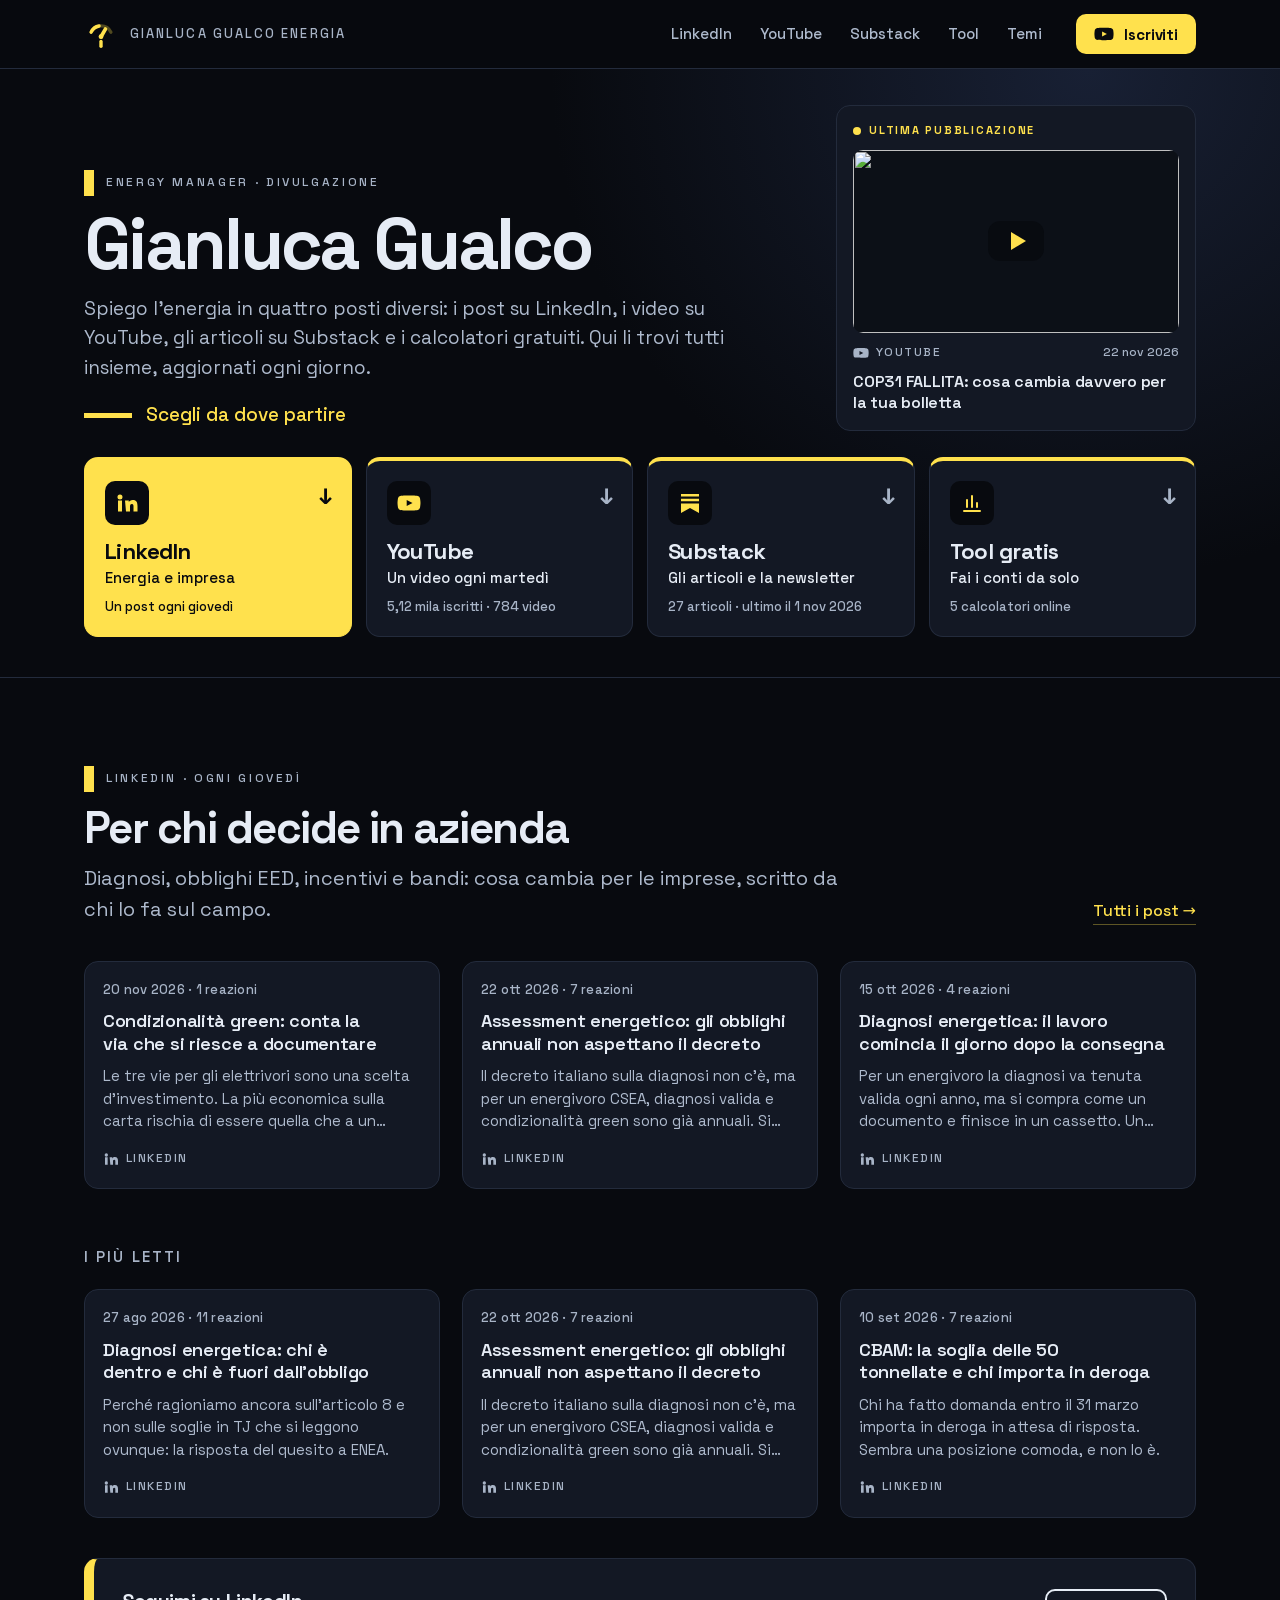
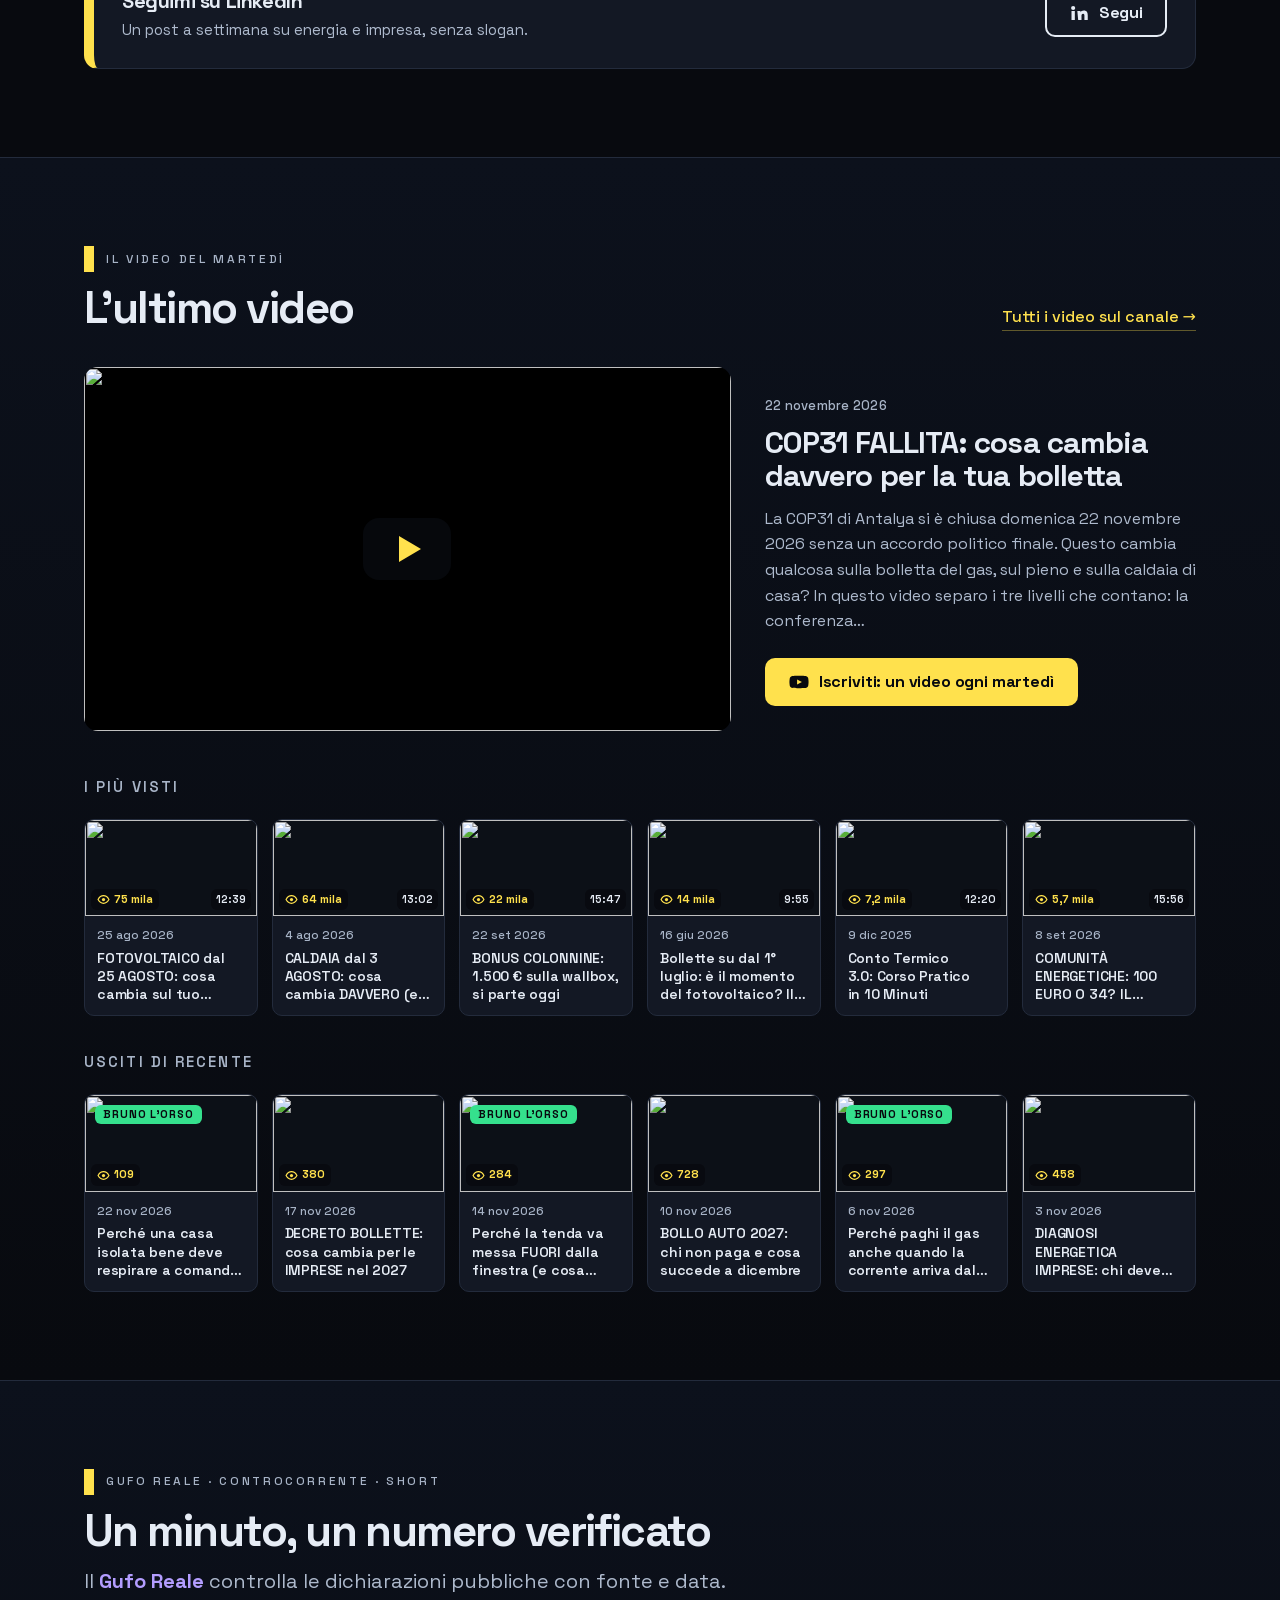
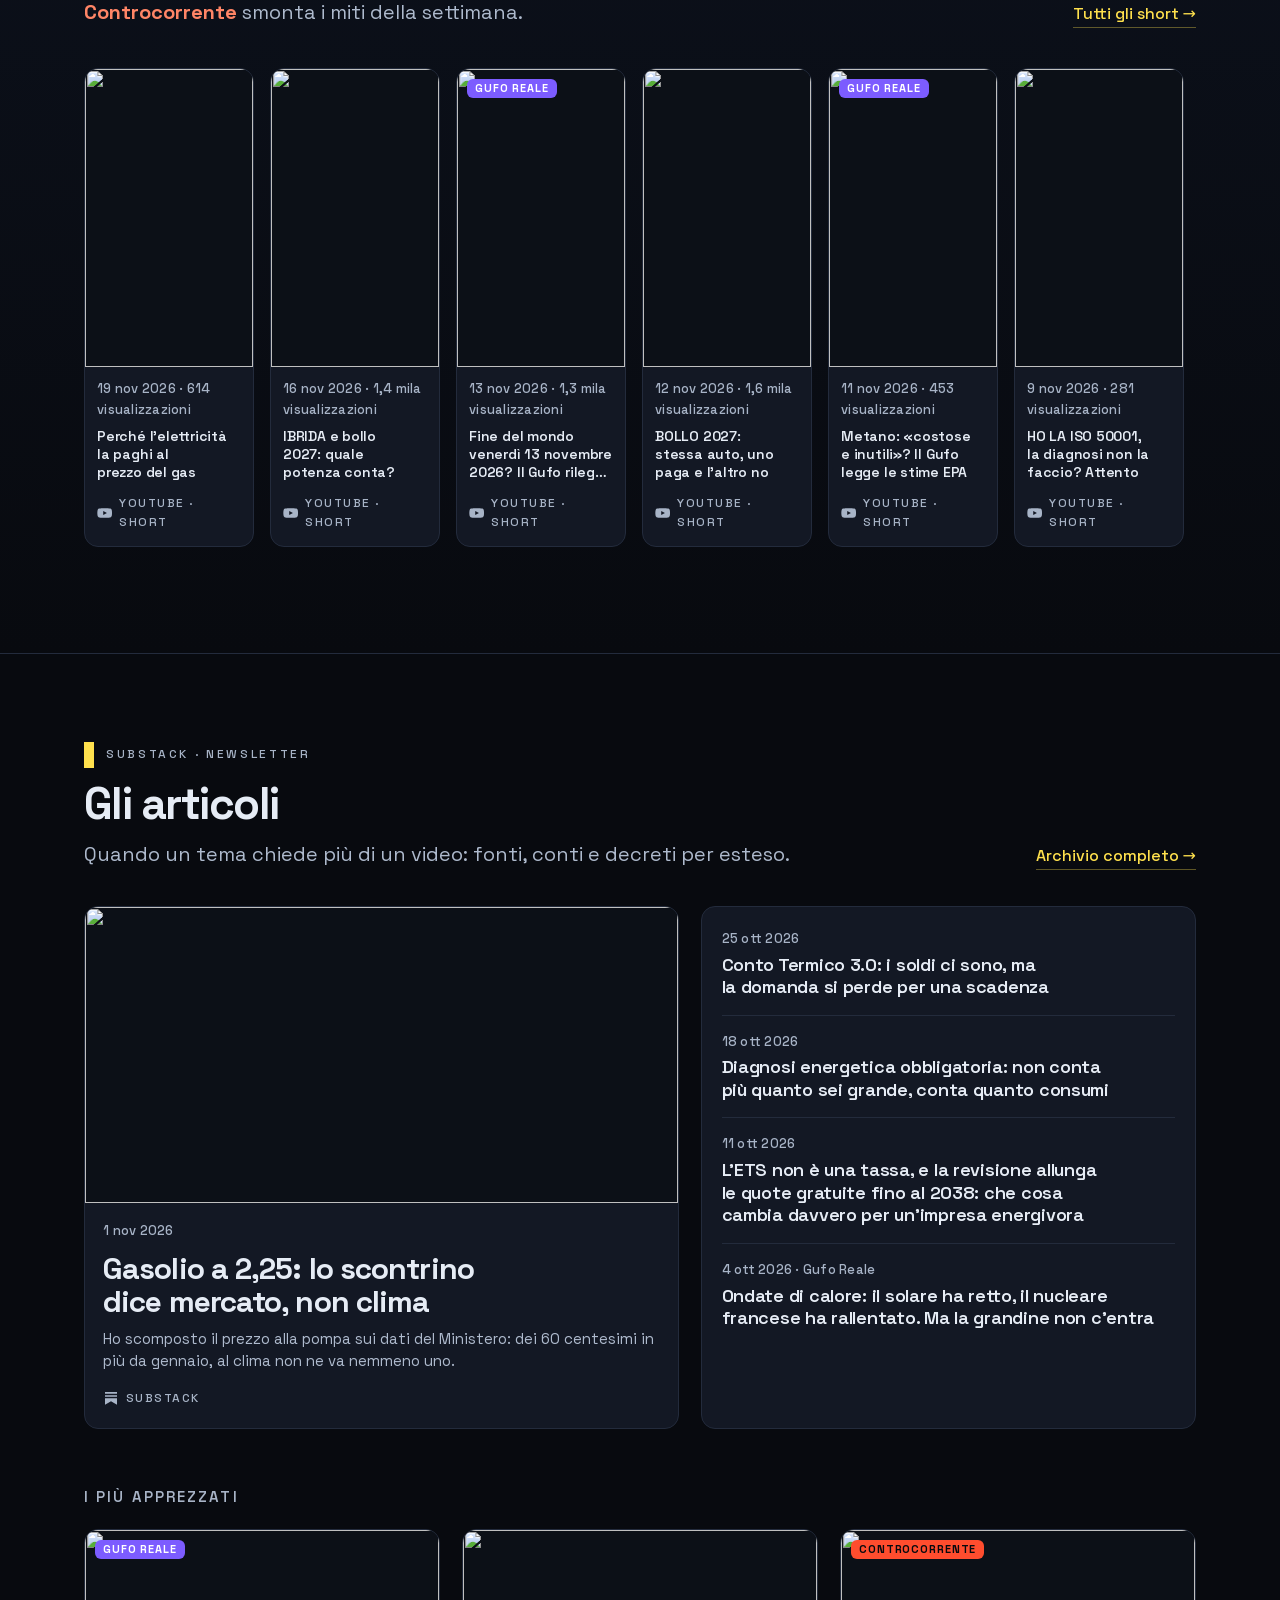
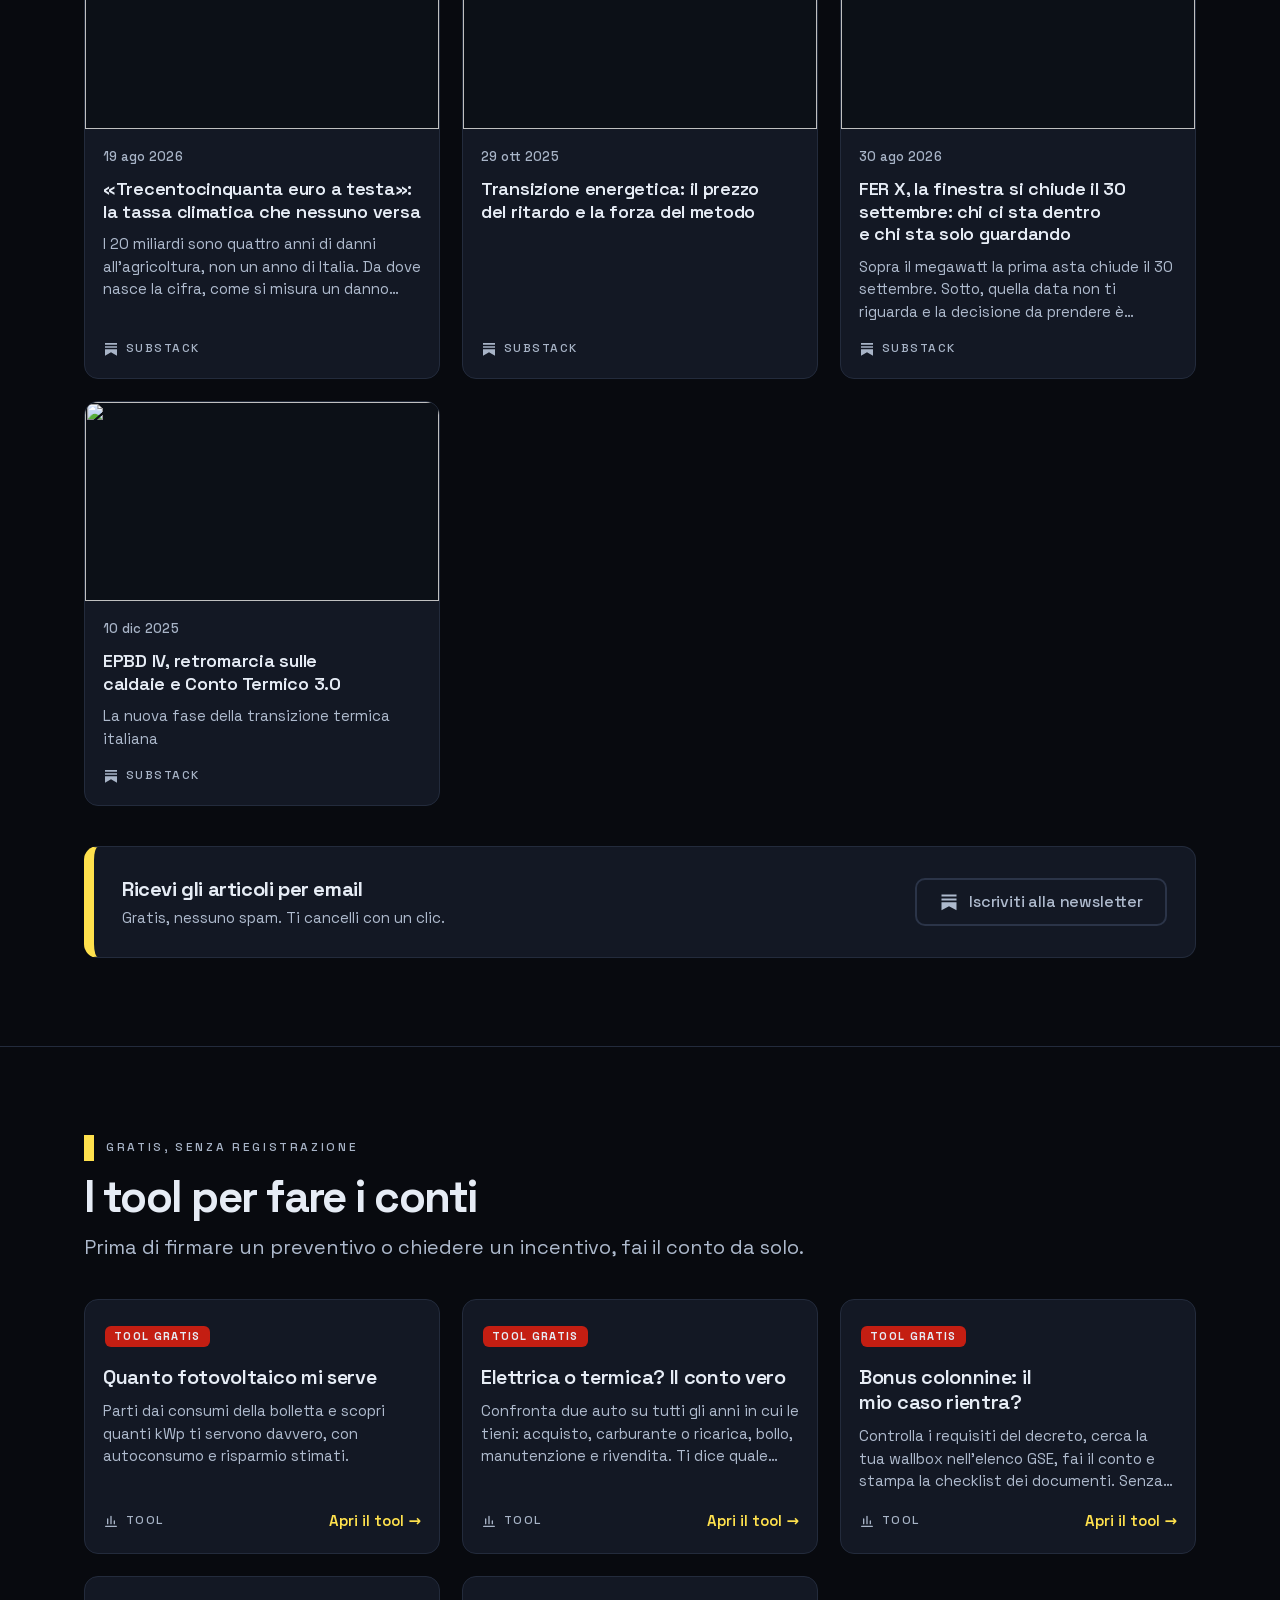
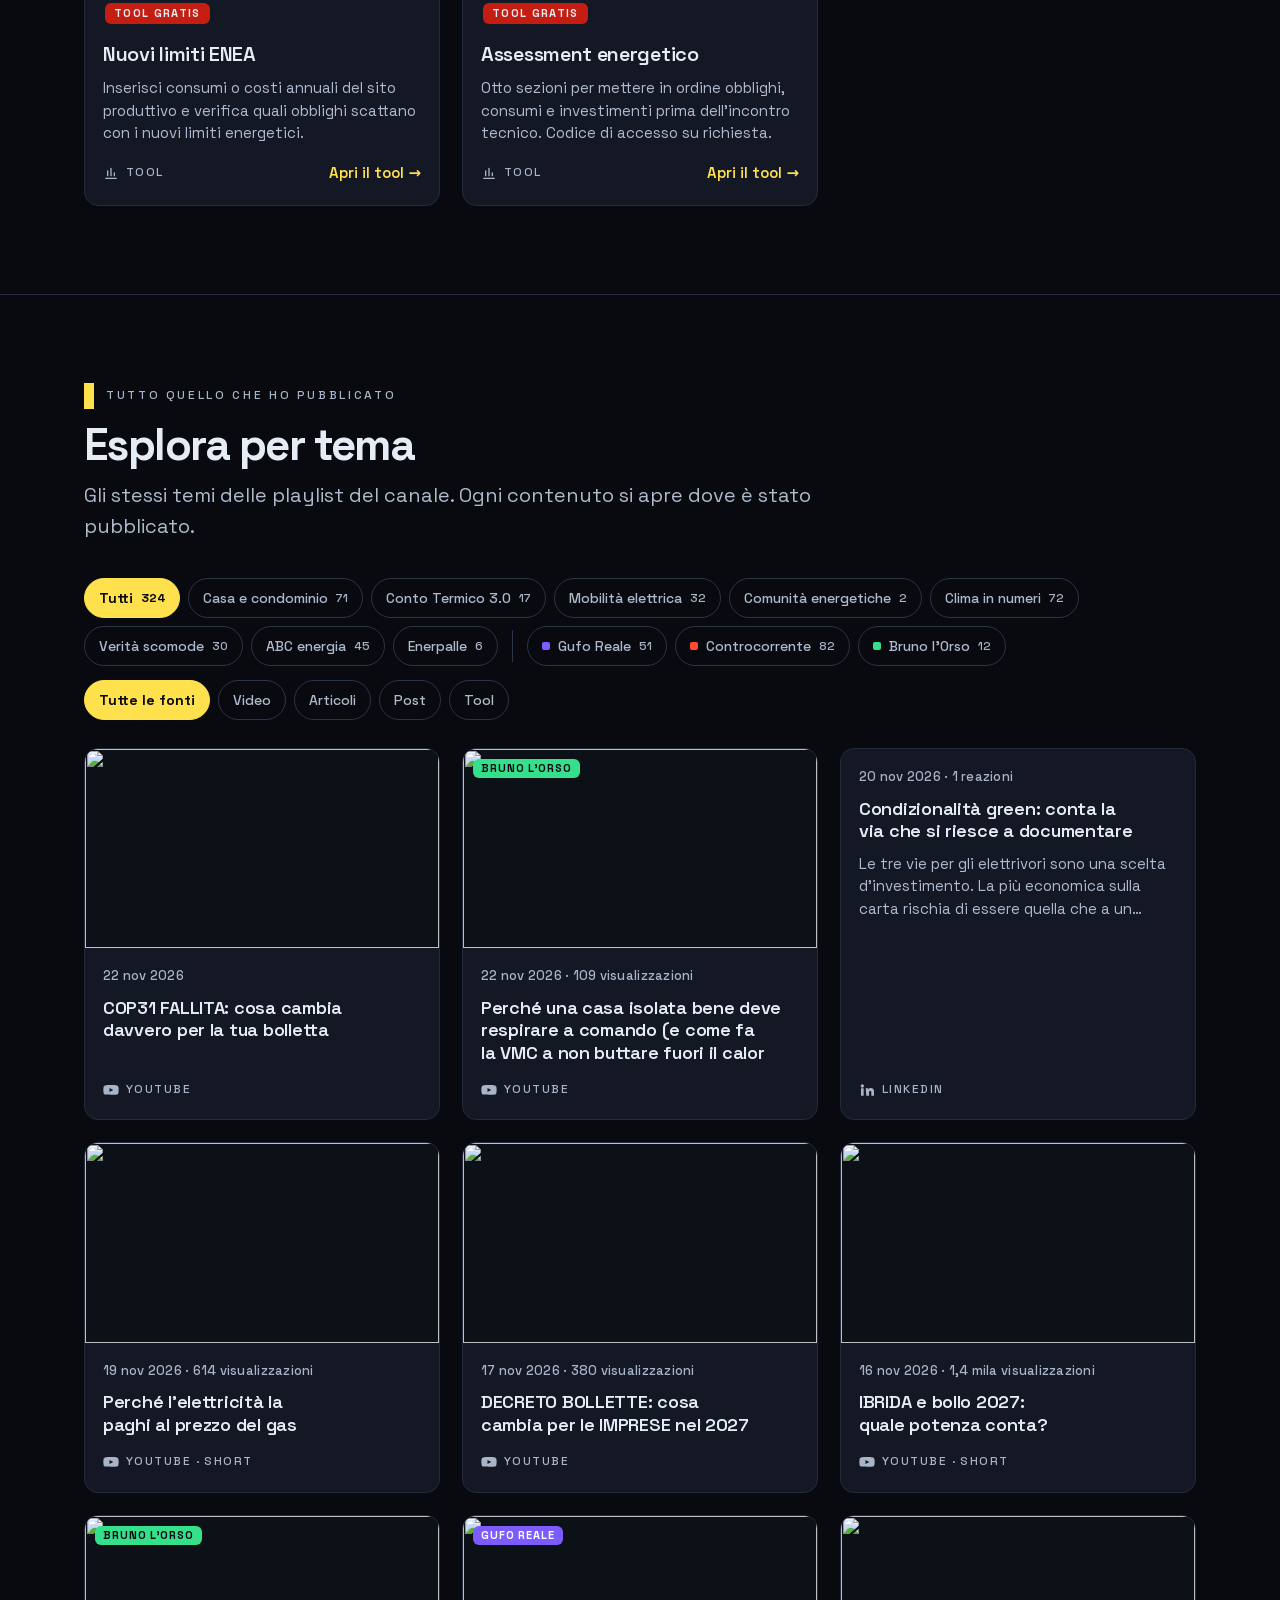
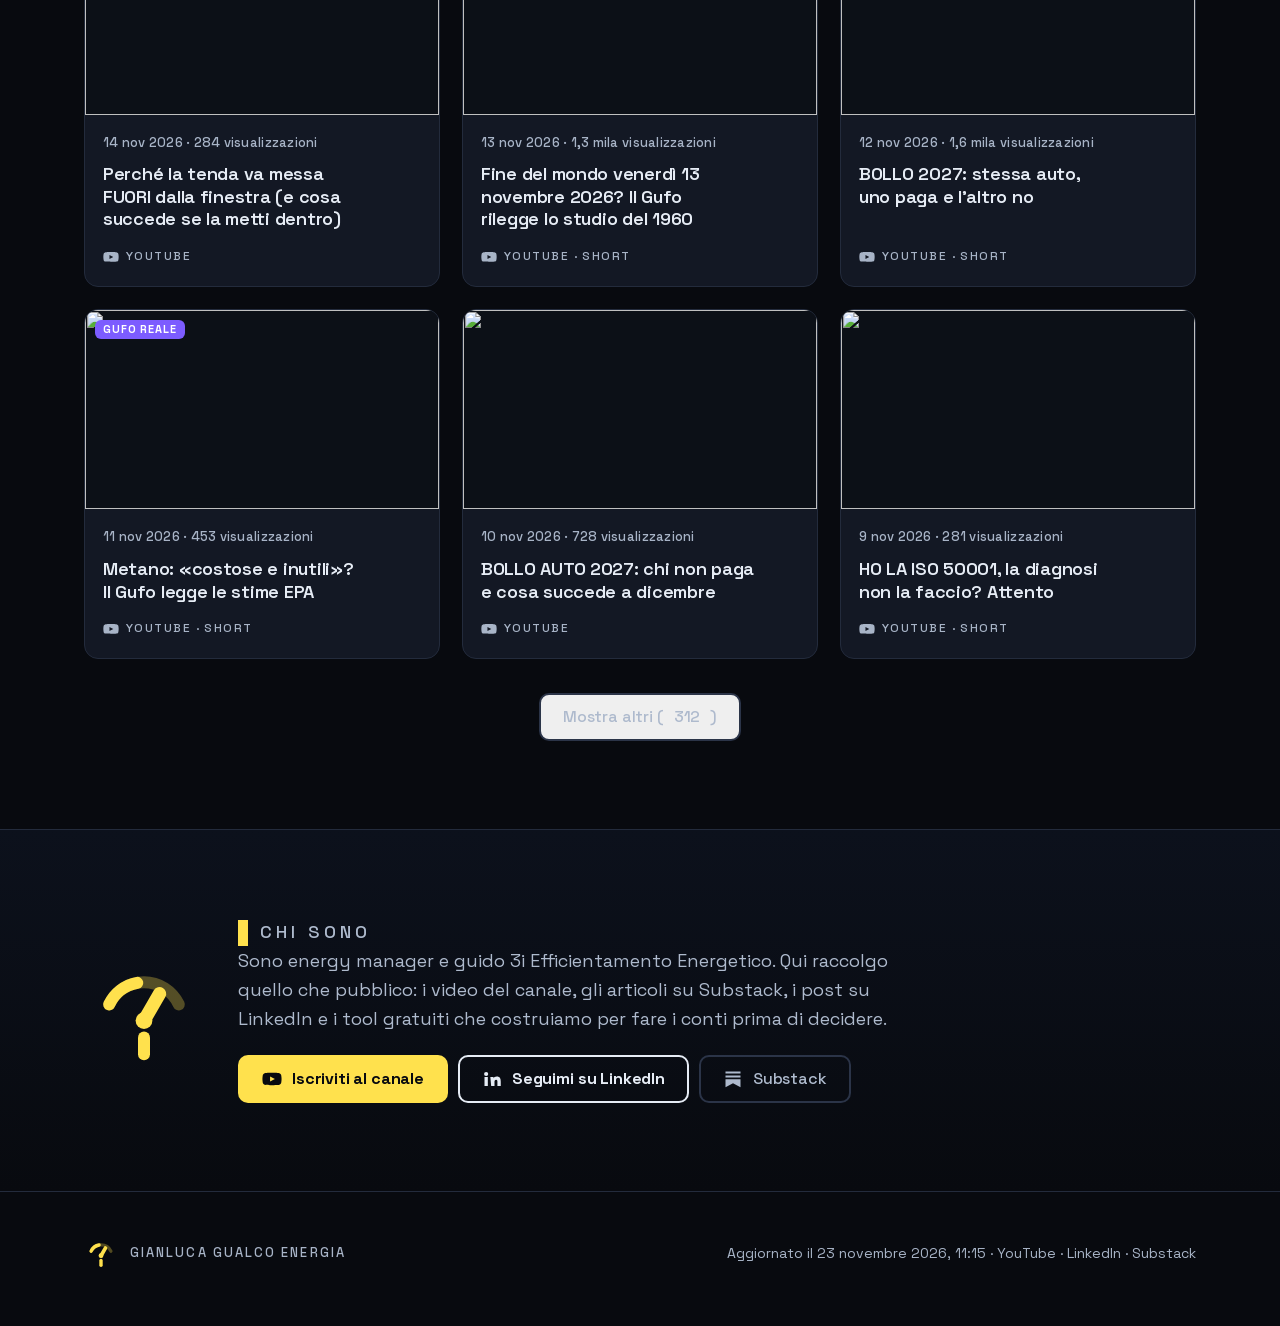
==== commit 94739683: "Aggiornamento automatico 2026-11-23" ====
--- a/docs/index.html
+++ b/docs/index.html
@@ -309,9 +309,9 @@
     <p class="intro">Spiego l'energia in quattro posti diversi: i post su LinkedIn, i video su YouTube, gli articoli su Substack e i calcolatori gratuiti. Qui li trovi tutti insieme, aggiornati ogni giorno.</p>
     <p class="riga">Scegli da dove partire</p>
   </div>
-  <a class="ultima" href="https://www.linkedin.com/feed/update/urn:li:activity:7529454898250305537/" target="_blank" rel="noopener"><span class="ul-k"><i></i>Ultima pubblicazione</span><span class="ul-m"><span class="fonte"><svg viewBox="0 0 24 24" aria-hidden="true"><path fill="currentColor" d="M4.98 3.5a2.5 2.5 0 1 1 0 5 2.5 2.5 0 0 1 0-5ZM3 9.5h4v11H3zm7 0h3.8v1.6h.1c.5-1 1.8-2 3.8-2 4 0 4.8 2.6 4.8 6v5.4h-4v-4.8c0-1.2 0-2.7-1.6-2.7s-1.9 1.3-1.9 2.6v4.9h-4z"/></svg>LinkedIn</span><span>20 nov 2026</span></span><b>Condizionalità green: conta la via che si riesce a documentare</b><p>Le tre vie per gli elettrivori sono una scelta d&#x27;investimento. La più economica sulla carta rischia di essere quella che a un controllo non si riesce a provare.</p></a>
+  <a class="ultima" href="https://www.youtube.com/watch?v=nXc3joOYNlE" target="_blank" rel="noopener"><span class="ul-k"><i></i>Ultima pubblicazione</span><div class="ul-img"><img src="https://i.ytimg.com/vi/nXc3joOYNlE/sddefault.jpg" alt="" fetchpriority="high"><span class=play></span></div><span class="ul-m"><span class="fonte"><svg viewBox="0 0 24 24" aria-hidden="true"><path fill="currentColor" d="M23 7.2a3 3 0 0 0-2.1-2.1C19 4.6 12 4.6 12 4.6s-7 0-8.9.5A3 3 0 0 0 1 7.2 31 31 0 0 0 .5 12a31 31 0 0 0 .5 4.8 3 3 0 0 0 2.1 2.1c1.9.5 8.9.5 8.9.5s7 0 8.9-.5a3 3 0 0 0 2.1-2.1 31 31 0 0 0 .5-4.8 31 31 0 0 0-.5-4.8ZM9.7 15.1V8.9l5.8 3.1-5.8 3.1Z"/></svg>YouTube</span><span>22 nov 2026</span></span><b>COP31 FALLITA: cosa cambia davvero per la tua bolletta</b></a>
 </div>
-<nav class="tiles" aria-label="Vai ai contenuti"><a class="tile tile-linkedin" href="#linkedin"><span class="ic"><svg viewBox="0 0 24 24" aria-hidden="true"><path fill="currentColor" d="M4.98 3.5a2.5 2.5 0 1 1 0 5 2.5 2.5 0 0 1 0-5ZM3 9.5h4v11H3zm7 0h3.8v1.6h.1c.5-1 1.8-2 3.8-2 4 0 4.8 2.6 4.8 6v5.4h-4v-4.8c0-1.2 0-2.7-1.6-2.7s-1.9 1.3-1.9 2.6v4.9h-4z"/></svg></span><span class="tt"><b>LinkedIn</b><span>Energia e impresa</span><small>Un post ogni giovedì</small></span><span class="giu" aria-hidden="true">↓</span></a><a class="tile tile-youtube" href="#video"><span class="ic"><svg viewBox="0 0 24 24" aria-hidden="true"><path fill="currentColor" d="M23 7.2a3 3 0 0 0-2.1-2.1C19 4.6 12 4.6 12 4.6s-7 0-8.9.5A3 3 0 0 0 1 7.2 31 31 0 0 0 .5 12a31 31 0 0 0 .5 4.8 3 3 0 0 0 2.1 2.1c1.9.5 8.9.5 8.9.5s7 0 8.9-.5a3 3 0 0 0 2.1-2.1 31 31 0 0 0 .5-4.8 31 31 0 0 0-.5-4.8ZM9.7 15.1V8.9l5.8 3.1-5.8 3.1Z"/></svg></span><span class="tt"><b>YouTube</b><span>Un video ogni martedì</span><small>5,12 mila iscritti · 782 video</small></span><span class="giu" aria-hidden="true">↓</span></a><a class="tile tile-substack" href="#articoli"><span class="ic"><svg viewBox="0 0 24 24" aria-hidden="true"><path fill="currentColor" d="M3 3h18v2.5H3zm0 4.7h18v2.5H3zM3 12.4h18V22l-9-5-9 5z"/></svg></span><span class="tt"><b>Substack</b><span>Gli articoli e la newsletter</span><small>27 articoli · ultimo il 1 nov 2026</small></span><span class="giu" aria-hidden="true">↓</span></a><a class="tile tile-tool" href="#tool"><span class="ic"><svg viewBox="0 0 24 24" aria-hidden="true"><path fill="none" stroke="currentColor" stroke-width="2" stroke-linecap="round" d="M4 20h16M7 16V9m5 7V5m5 11v-4"/></svg></span><span class="tt"><b>Tool gratis</b><span>Fai i conti da solo</span><small>5 calcolatori online</small></span><span class="giu" aria-hidden="true">↓</span></a></nav>
+<nav class="tiles" aria-label="Vai ai contenuti"><a class="tile tile-linkedin" href="#linkedin"><span class="ic"><svg viewBox="0 0 24 24" aria-hidden="true"><path fill="currentColor" d="M4.98 3.5a2.5 2.5 0 1 1 0 5 2.5 2.5 0 0 1 0-5ZM3 9.5h4v11H3zm7 0h3.8v1.6h.1c.5-1 1.8-2 3.8-2 4 0 4.8 2.6 4.8 6v5.4h-4v-4.8c0-1.2 0-2.7-1.6-2.7s-1.9 1.3-1.9 2.6v4.9h-4z"/></svg></span><span class="tt"><b>LinkedIn</b><span>Energia e impresa</span><small>Un post ogni giovedì</small></span><span class="giu" aria-hidden="true">↓</span></a><a class="tile tile-youtube" href="#video"><span class="ic"><svg viewBox="0 0 24 24" aria-hidden="true"><path fill="currentColor" d="M23 7.2a3 3 0 0 0-2.1-2.1C19 4.6 12 4.6 12 4.6s-7 0-8.9.5A3 3 0 0 0 1 7.2 31 31 0 0 0 .5 12a31 31 0 0 0 .5 4.8 3 3 0 0 0 2.1 2.1c1.9.5 8.9.5 8.9.5s7 0 8.9-.5a3 3 0 0 0 2.1-2.1 31 31 0 0 0 .5-4.8 31 31 0 0 0-.5-4.8ZM9.7 15.1V8.9l5.8 3.1-5.8 3.1Z"/></svg></span><span class="tt"><b>YouTube</b><span>Un video ogni martedì</span><small>5,12 mila iscritti · 784 video</small></span><span class="giu" aria-hidden="true">↓</span></a><a class="tile tile-substack" href="#articoli"><span class="ic"><svg viewBox="0 0 24 24" aria-hidden="true"><path fill="currentColor" d="M3 3h18v2.5H3zm0 4.7h18v2.5H3zM3 12.4h18V22l-9-5-9 5z"/></svg></span><span class="tt"><b>Substack</b><span>Gli articoli e la newsletter</span><small>27 articoli · ultimo il 1 nov 2026</small></span><span class="giu" aria-hidden="true">↓</span></a><a class="tile tile-tool" href="#tool"><span class="ic"><svg viewBox="0 0 24 24" aria-hidden="true"><path fill="none" stroke="currentColor" stroke-width="2" stroke-linecap="round" d="M4 20h16M7 16V9m5 7V5m5 11v-4"/></svg></span><span class="tt"><b>Tool gratis</b><span>Fai i conti da solo</span><small>5 calcolatori online</small></span><span class="giu" aria-hidden="true">↓</span></a></nav>
 </div></header>
 <main>
 <section class="sez" id="linkedin"><div class="wrap">
@@ -326,21 +326,21 @@
 <div class="testa"><div><p class="kick">Il video del martedì</p><h2>L'ultimo video</h2></div>
 <a class="link" href="https://www.youtube.com/@gianlucagualcoenergia/videos" target="_blank" rel="noopener">Tutti i video sul canale →</a></div>
 <div class="ultimo">
-  <button class="lite" data-id="tWQtbXDk1Fc" aria-label="Guarda: DECRETO BOLLETTE: cosa cambia per le IMPRESE nel 2027"><img src="https://i.ytimg.com/vi/tWQtbXDk1Fc/sddefault.jpg" alt="" fetchpriority="high"><span class="play"></span></button>
-  <div><span class="meta">17 novembre 2026 · 369 visualizzazioni</span><h3 style="margin-top:8px">DECRETO BOLLETTE: cosa cambia per le IMPRESE nel 2027</h3>
-  <p>Decreto bollette 2026 e imprese: il D.L. 207/2026, in vigore dal 14 novembre, vale per un&#x27;azienda circa 7 € al MWh netti secondo le stime del governo, non i 15 annunciati. E il beneficio dipende dal contratto, non dalla taglia.</p>
+  <button class="lite" data-id="nXc3joOYNlE" aria-label="Guarda: COP31 FALLITA: cosa cambia davvero per la tua bolletta"><img src="https://i.ytimg.com/vi/nXc3joOYNlE/sddefault.jpg" alt="" fetchpriority="high"><span class="play"></span></button>
+  <div><span class="meta">22 novembre 2026</span><h3 style="margin-top:8px">COP31 FALLITA: cosa cambia davvero per la tua bolletta</h3>
+  <p>La COP31 di Antalya si è chiusa domenica 22 novembre 2026 senza un accordo politico finale. Questo cambia qualcosa sulla bolletta del gas, sul pieno e sulla caldaia di casa? In questo video separo i tre livelli che contano: la conferenza…</p>
   <div class="cta"><a class="btn btn-yt" href="https://www.youtube.com/@gianlucagualcoenergia?sub_confirmation=1" target="_blank" rel="noopener"><svg viewBox="0 0 24 24" aria-hidden="true"><path fill="currentColor" d="M23 7.2a3 3 0 0 0-2.1-2.1C19 4.6 12 4.6 12 4.6s-7 0-8.9.5A3 3 0 0 0 1 7.2 31 31 0 0 0 .5 12a31 31 0 0 0 .5 4.8 3 3 0 0 0 2.1 2.1c1.9.5 8.9.5 8.9.5s7 0 8.9-.5a3 3 0 0 0 2.1-2.1 31 31 0 0 0 .5-4.8 31 31 0 0 0-.5-4.8ZM9.7 15.1V8.9l5.8 3.1-5.8 3.1Z"/></svg>Iscriviti: un video ogni martedì</a></div></div>
 </div>
 <p class="sotto" style="margin-top:44px">I più visti</p>
 <div class="riga6"><article class="card mini" data-fonte="youtube" data-f="casa"><div class="img"><img src="https://i.ytimg.com/vi/BeeOFXRnG1g/hqdefault.jpg" alt="" loading="lazy" decoding="async"><span class=durata>12:39</span><span class="vis"><svg viewBox="0 0 24 24" aria-label="visualizzazioni"><path fill="none" stroke="currentColor" stroke-width="2.2" d="M2 12s3.6-7 10-7 10 7 10 7-3.6 7-10 7S2 12 2 12Z"/><circle cx="12" cy="12" r="3" fill="currentColor"/></svg>75 mila</span></div><div class="corpo"><span class="meta">25 ago 2026</span><h3><a class="tutta" href="https://www.youtube.com/watch?v=BeeOFXRnG1g" target="_blank" rel="noopener">FOTOVOLTAICO dal 25 AGOSTO: cosa cambia sul tuo TETTO</a></h3><div class="piede"><span class="fonte"><svg viewBox="0 0 24 24" aria-hidden="true"><path fill="currentColor" d="M23 7.2a3 3 0 0 0-2.1-2.1C19 4.6 12 4.6 12 4.6s-7 0-8.9.5A3 3 0 0 0 1 7.2 31 31 0 0 0 .5 12a31 31 0 0 0 .5 4.8 3 3 0 0 0 2.1 2.1c1.9.5 8.9.5 8.9.5s7 0 8.9-.5a3 3 0 0 0 2.1-2.1 31 31 0 0 0 .5-4.8 31 31 0 0 0-.5-4.8ZM9.7 15.1V8.9l5.8 3.1-5.8 3.1Z"/></svg>YouTube</span></div></div></article><article class="card mini" data-fonte="youtube" data-f="casa"><div class="img"><img src="https://i.ytimg.com/vi/icZ8hrcy-WU/hqdefault.jpg" alt="" loading="lazy" decoding="async"><span class=durata>13:02</span><span class="vis"><svg viewBox="0 0 24 24" aria-label="visualizzazioni"><path fill="none" stroke="currentColor" stroke-width="2.2" d="M2 12s3.6-7 10-7 10 7 10 7-3.6 7-10 7S2 12 2 12Z"/><circle cx="12" cy="12" r="3" fill="currentColor"/></svg>64 mila</span></div><div class="corpo"><span class="meta">4 ago 2026</span><h3><a class="tutta" href="https://www.youtube.com/watch?v=icZ8hrcy-WU" target="_blank" rel="noopener">CALDAIA dal 3 AGOSTO: cosa cambia DAVVERO (e la data che conta non è quella che pensi)</a></h3><div class="piede"><span class="fonte"><svg viewBox="0 0 24 24" aria-hidden="true"><path fill="currentColor" d="M23 7.2a3 3 0 0 0-2.1-2.1C19 4.6 12 4.6 12 4.6s-7 0-8.9.5A3 3 0 0 0 1 7.2 31 31 0 0 0 .5 12a31 31 0 0 0 .5 4.8 3 3 0 0 0 2.1 2.1c1.9.5 8.9.5 8.9.5s7 0 8.9-.5a3 3 0 0 0 2.1-2.1 31 31 0 0 0 .5-4.8 31 31 0 0 0-.5-4.8ZM9.7 15.1V8.9l5.8 3.1-5.8 3.1Z"/></svg>YouTube</span></div></div></article><article class="card mini" data-fonte="youtube" data-f="casa mobilita"><div class="img"><img src="https://i.ytimg.com/vi/9DoGftedXZk/hqdefault.jpg" alt="" loading="lazy" decoding="async"><span class=durata>15:47</span><span class="vis"><svg viewBox="0 0 24 24" aria-label="visualizzazioni"><path fill="none" stroke="currentColor" stroke-width="2.2" d="M2 12s3.6-7 10-7 10 7 10 7-3.6 7-10 7S2 12 2 12Z"/><circle cx="12" cy="12" r="3" fill="currentColor"/></svg>22 mila</span></div><div class="corpo"><span class="meta">22 set 2026</span><h3><a class="tutta" href="https://www.youtube.com/watch?v=9DoGftedXZk" target="_blank" rel="noopener">BONUS COLONNINE: 1.500 € sulla wallbox, si parte oggi</a></h3><div class="piede"><span class="fonte"><svg viewBox="0 0 24 24" aria-hidden="true"><path fill="currentColor" d="M23 7.2a3 3 0 0 0-2.1-2.1C19 4.6 12 4.6 12 4.6s-7 0-8.9.5A3 3 0 0 0 1 7.2 31 31 0 0 0 .5 12a31 31 0 0 0 .5 4.8 3 3 0 0 0 2.1 2.1c1.9.5 8.9.5 8.9.5s7 0 8.9-.5a3 3 0 0 0 2.1-2.1 31 31 0 0 0 .5-4.8 31 31 0 0 0-.5-4.8ZM9.7 15.1V8.9l5.8 3.1-5.8 3.1Z"/></svg>YouTube</span></div></div></article><article class="card mini" data-fonte="youtube" data-f="casa"><div class="img"><img src="https://i.ytimg.com/vi/wcehj3d_3js/hqdefault.jpg" alt="" loading="lazy" decoding="async"><span class=durata>9:55</span><span class="vis"><svg viewBox="0 0 24 24" aria-label="visualizzazioni"><path fill="none" stroke="currentColor" stroke-width="2.2" d="M2 12s3.6-7 10-7 10 7 10 7-3.6 7-10 7S2 12 2 12Z"/><circle cx="12" cy="12" r="3" fill="currentColor"/></svg>14 mila</span></div><div class="corpo"><span class="meta">16 giu 2026</span><h3><a class="tutta" href="https://www.youtube.com/watch?v=wcehj3d_3js" target="_blank" rel="noopener">Bollette su dal 1° luglio: è il momento del fotovoltaico? Il calcolo onesto sul rientro nel 2026</a></h3><div class="piede"><span class="fonte"><svg viewBox="0 0 24 24" aria-hidden="true"><path fill="currentColor" d="M23 7.2a3 3 0 0 0-2.1-2.1C19 4.6 12 4.6 12 4.6s-7 0-8.9.5A3 3 0 0 0 1 7.2 31 31 0 0 0 .5 12a31 31 0 0 0 .5 4.8 3 3 0 0 0 2.1 2.1c1.9.5 8.9.5 8.9.5s7 0 8.9-.5a3 3 0 0 0 2.1-2.1 31 31 0 0 0 .5-4.8 31 31 0 0 0-.5-4.8ZM9.7 15.1V8.9l5.8 3.1-5.8 3.1Z"/></svg>YouTube</span></div></div></article><article class="card mini" data-fonte="youtube" data-f="casa"><div class="img"><img src="https://i.ytimg.com/vi/gJvAhW7yfgo/hqdefault.jpg" alt="" loading="lazy" decoding="async"><span class=durata>12:20</span><span class="vis"><svg viewBox="0 0 24 24" aria-label="visualizzazioni"><path fill="none" stroke="currentColor" stroke-width="2.2" d="M2 12s3.6-7 10-7 10 7 10 7-3.6 7-10 7S2 12 2 12Z"/><circle cx="12" cy="12" r="3" fill="currentColor"/></svg>7,2 mila</span></div><div class="corpo"><span class="meta">9 dic 2025</span><h3><a class="tutta" href="https://www.youtube.com/watch?v=gJvAhW7yfgo" target="_blank" rel="noopener">Conto Termico 3.0: Corso Pratico in 10 Minuti</a></h3><div class="piede"><span class="fonte"><svg viewBox="0 0 24 24" aria-hidden="true"><path fill="currentColor" d="M23 7.2a3 3 0 0 0-2.1-2.1C19 4.6 12 4.6 12 4.6s-7 0-8.9.5A3 3 0 0 0 1 7.2 31 31 0 0 0 .5 12a31 31 0 0 0 .5 4.8 3 3 0 0 0 2.1 2.1c1.9.5 8.9.5 8.9.5s7 0 8.9-.5a3 3 0 0 0 2.1-2.1 31 31 0 0 0 .5-4.8 31 31 0 0 0-.5-4.8ZM9.7 15.1V8.9l5.8 3.1-5.8 3.1Z"/></svg>YouTube</span></div></div></article><article class="card mini" data-fonte="youtube" data-f="casa cer abc"><div class="img"><img src="https://i.ytimg.com/vi/LqTONLwefP4/hqdefault.jpg" alt="" loading="lazy" decoding="async"><span class=durata>15:56</span><span class="vis"><svg viewBox="0 0 24 24" aria-label="visualizzazioni"><path fill="none" stroke="currentColor" stroke-width="2.2" d="M2 12s3.6-7 10-7 10 7 10 7-3.6 7-10 7S2 12 2 12Z"/><circle cx="12" cy="12" r="3" fill="currentColor"/></svg>5,7 mila</span></div><div class="corpo"><span class="meta">8 set 2026</span><h3><a class="tutta" href="https://www.youtube.com/watch?v=LqTONLwefP4" target="_blank" rel="noopener">COMUNITÀ ENERGETICHE: 100 EURO O 34? IL CONTO VERO</a></h3><div class="piede"><span class="fonte"><svg viewBox="0 0 24 24" aria-hidden="true"><path fill="currentColor" d="M23 7.2a3 3 0 0 0-2.1-2.1C19 4.6 12 4.6 12 4.6s-7 0-8.9.5A3 3 0 0 0 1 7.2 31 31 0 0 0 .5 12a31 31 0 0 0 .5 4.8 3 3 0 0 0 2.1 2.1c1.9.5 8.9.5 8.9.5s7 0 8.9-.5a3 3 0 0 0 2.1-2.1 31 31 0 0 0 .5-4.8 31 31 0 0 0-.5-4.8ZM9.7 15.1V8.9l5.8 3.1-5.8 3.1Z"/></svg>YouTube</span></div></div></article></div>
 <p class="sotto" style="margin-top:34px">Usciti di recente</p>
-<div class="riga6"><article class="card mini" data-fonte="youtube" data-f="orso"><div class="img"><img src="https://i.ytimg.com/vi/pjyiELKyN2k/hqdefault.jpg" alt="" loading="lazy" decoding="async"><span class="rub rub-orso">Bruno l&#x27;Orso</span><span class="vis"><svg viewBox="0 0 24 24" aria-label="visualizzazioni"><path fill="none" stroke="currentColor" stroke-width="2.2" d="M2 12s3.6-7 10-7 10 7 10 7-3.6 7-10 7S2 12 2 12Z"/><circle cx="12" cy="12" r="3" fill="currentColor"/></svg>275</span></div><div class="corpo"><span class="meta">14 nov 2026</span><h3><a class="tutta" href="https://www.youtube.com/watch?v=pjyiELKyN2k" target="_blank" rel="noopener">Perché la tenda va messa FUORI dalla finestra (e cosa succede se la metti dentro)</a></h3><div class="piede"><span class="fonte"><svg viewBox="0 0 24 24" aria-hidden="true"><path fill="currentColor" d="M23 7.2a3 3 0 0 0-2.1-2.1C19 4.6 12 4.6 12 4.6s-7 0-8.9.5A3 3 0 0 0 1 7.2 31 31 0 0 0 .5 12a31 31 0 0 0 .5 4.8 3 3 0 0 0 2.1 2.1c1.9.5 8.9.5 8.9.5s7 0 8.9-.5a3 3 0 0 0 2.1-2.1 31 31 0 0 0 .5-4.8 31 31 0 0 0-.5-4.8ZM9.7 15.1V8.9l5.8 3.1-5.8 3.1Z"/></svg>YouTube</span></div></div></article><article class="card mini" data-fonte="youtube" data-f="mobilita"><div class="img"><img src="https://i.ytimg.com/vi/_lPKWrIH-Wk/hqdefault.jpg" alt="" loading="lazy" decoding="async"><span class="vis"><svg viewBox="0 0 24 24" aria-label="visualizzazioni"><path fill="none" stroke="currentColor" stroke-width="2.2" d="M2 12s3.6-7 10-7 10 7 10 7-3.6 7-10 7S2 12 2 12Z"/><circle cx="12" cy="12" r="3" fill="currentColor"/></svg>708</span></div><div class="corpo"><span class="meta">10 nov 2026</span><h3><a class="tutta" href="https://www.youtube.com/watch?v=_lPKWrIH-Wk" target="_blank" rel="noopener">BOLLO AUTO 2027: chi non paga e cosa succede a dicembre</a></h3><div class="piede"><span class="fonte"><svg viewBox="0 0 24 24" aria-hidden="true"><path fill="currentColor" d="M23 7.2a3 3 0 0 0-2.1-2.1C19 4.6 12 4.6 12 4.6s-7 0-8.9.5A3 3 0 0 0 1 7.2 31 31 0 0 0 .5 12a31 31 0 0 0 .5 4.8 3 3 0 0 0 2.1 2.1c1.9.5 8.9.5 8.9.5s7 0 8.9-.5a3 3 0 0 0 2.1-2.1 31 31 0 0 0 .5-4.8 31 31 0 0 0-.5-4.8ZM9.7 15.1V8.9l5.8 3.1-5.8 3.1Z"/></svg>YouTube</span></div></div></article><article class="card mini" data-fonte="youtube" data-f="orso"><div class="img"><img src="https://i.ytimg.com/vi/kWwVpGoS9Sc/hqdefault.jpg" alt="" loading="lazy" decoding="async"><span class="rub rub-orso">Bruno l&#x27;Orso</span><span class="vis"><svg viewBox="0 0 24 24" aria-label="visualizzazioni"><path fill="none" stroke="currentColor" stroke-width="2.2" d="M2 12s3.6-7 10-7 10 7 10 7-3.6 7-10 7S2 12 2 12Z"/><circle cx="12" cy="12" r="3" fill="currentColor"/></svg>296</span></div><div class="corpo"><span class="meta">6 nov 2026</span><h3><a class="tutta" href="https://www.youtube.com/watch?v=kWwVpGoS9Sc" target="_blank" rel="noopener">Perché paghi il gas anche quando la corrente arriva dal sole</a></h3><div class="piede"><span class="fonte"><svg viewBox="0 0 24 24" aria-hidden="true"><path fill="currentColor" d="M23 7.2a3 3 0 0 0-2.1-2.1C19 4.6 12 4.6 12 4.6s-7 0-8.9.5A3 3 0 0 0 1 7.2 31 31 0 0 0 .5 12a31 31 0 0 0 .5 4.8 3 3 0 0 0 2.1 2.1c1.9.5 8.9.5 8.9.5s7 0 8.9-.5a3 3 0 0 0 2.1-2.1 31 31 0 0 0 .5-4.8 31 31 0 0 0-.5-4.8ZM9.7 15.1V8.9l5.8 3.1-5.8 3.1Z"/></svg>YouTube</span></div></div></article><article class="card mini" data-fonte="youtube" data-f="abc"><div class="img"><img src="https://i.ytimg.com/vi/4PAITGVACjo/hqdefault.jpg" alt="" loading="lazy" decoding="async"><span class="vis"><svg viewBox="0 0 24 24" aria-label="visualizzazioni"><path fill="none" stroke="currentColor" stroke-width="2.2" d="M2 12s3.6-7 10-7 10 7 10 7-3.6 7-10 7S2 12 2 12Z"/><circle cx="12" cy="12" r="3" fill="currentColor"/></svg>455</span></div><div class="corpo"><span class="meta">3 nov 2026</span><h3><a class="tutta" href="https://www.youtube.com/watch?v=4PAITGVACjo" target="_blank" rel="noopener">DIAGNOSI ENERGETICA IMPRESE: chi deve farla e chi no</a></h3><div class="piede"><span class="fonte"><svg viewBox="0 0 24 24" aria-hidden="true"><path fill="currentColor" d="M23 7.2a3 3 0 0 0-2.1-2.1C19 4.6 12 4.6 12 4.6s-7 0-8.9.5A3 3 0 0 0 1 7.2 31 31 0 0 0 .5 12a31 31 0 0 0 .5 4.8 3 3 0 0 0 2.1 2.1c1.9.5 8.9.5 8.9.5s7 0 8.9-.5a3 3 0 0 0 2.1-2.1 31 31 0 0 0 .5-4.8 31 31 0 0 0-.5-4.8ZM9.7 15.1V8.9l5.8 3.1-5.8 3.1Z"/></svg>YouTube</span></div></div></article><article class="card mini" data-fonte="youtube" data-f="mobilita orso"><div class="img"><img src="https://i.ytimg.com/vi/R_7H7xuvrdk/hqdefault.jpg" alt="" loading="lazy" decoding="async"><span class="rub rub-orso">Bruno l&#x27;Orso</span><span class="vis"><svg viewBox="0 0 24 24" aria-label="visualizzazioni"><path fill="none" stroke="currentColor" stroke-width="2.2" d="M2 12s3.6-7 10-7 10 7 10 7-3.6 7-10 7S2 12 2 12Z"/><circle cx="12" cy="12" r="3" fill="currentColor"/></svg>441</span></div><div class="corpo"><span class="meta">30 ott 2026</span><h3><a class="tutta" href="https://www.youtube.com/watch?v=R_7H7xuvrdk" target="_blank" rel="noopener">Perché la batteria dell&#x27;auto elettrica non invecchia come quella del telefono</a></h3><div class="piede"><span class="fonte"><svg viewBox="0 0 24 24" aria-hidden="true"><path fill="currentColor" d="M23 7.2a3 3 0 0 0-2.1-2.1C19 4.6 12 4.6 12 4.6s-7 0-8.9.5A3 3 0 0 0 1 7.2 31 31 0 0 0 .5 12a31 31 0 0 0 .5 4.8 3 3 0 0 0 2.1 2.1c1.9.5 8.9.5 8.9.5s7 0 8.9-.5a3 3 0 0 0 2.1-2.1 31 31 0 0 0 .5-4.8 31 31 0 0 0-.5-4.8ZM9.7 15.1V8.9l5.8 3.1-5.8 3.1Z"/></svg>YouTube</span></div></div></article><article class="card mini" data-fonte="youtube" data-f="casa"><div class="img"><img src="https://i.ytimg.com/vi/Pe97RHqS5Gc/hqdefault.jpg" alt="" loading="lazy" decoding="async"><span class="vis"><svg viewBox="0 0 24 24" aria-label="visualizzazioni"><path fill="none" stroke="currentColor" stroke-width="2.2" d="M2 12s3.6-7 10-7 10 7 10 7-3.6 7-10 7S2 12 2 12Z"/><circle cx="12" cy="12" r="3" fill="currentColor"/></svg>1,1 mila</span></div><div class="corpo"><span class="meta">27 ott 2026</span><h3><a class="tutta" href="https://www.youtube.com/watch?v=Pe97RHqS5Gc" target="_blank" rel="noopener">TERMOSIFONI 2026: date, ore e quanto costa un grado in più</a></h3><div class="piede"><span class="fonte"><svg viewBox="0 0 24 24" aria-hidden="true"><path fill="currentColor" d="M23 7.2a3 3 0 0 0-2.1-2.1C19 4.6 12 4.6 12 4.6s-7 0-8.9.5A3 3 0 0 0 1 7.2 31 31 0 0 0 .5 12a31 31 0 0 0 .5 4.8 3 3 0 0 0 2.1 2.1c1.9.5 8.9.5 8.9.5s7 0 8.9-.5a3 3 0 0 0 2.1-2.1 31 31 0 0 0 .5-4.8 31 31 0 0 0-.5-4.8ZM9.7 15.1V8.9l5.8 3.1-5.8 3.1Z"/></svg>YouTube</span></div></div></article></div>
+<div class="riga6"><article class="card mini" data-fonte="youtube" data-f="casa orso"><div class="img"><img src="https://i.ytimg.com/vi/KllgWhPTtIA/hqdefault.jpg" alt="" loading="lazy" decoding="async"><span class="rub rub-orso">Bruno l&#x27;Orso</span><span class="vis"><svg viewBox="0 0 24 24" aria-label="visualizzazioni"><path fill="none" stroke="currentColor" stroke-width="2.2" d="M2 12s3.6-7 10-7 10 7 10 7-3.6 7-10 7S2 12 2 12Z"/><circle cx="12" cy="12" r="3" fill="currentColor"/></svg>109</span></div><div class="corpo"><span class="meta">22 nov 2026</span><h3><a class="tutta" href="https://www.youtube.com/watch?v=KllgWhPTtIA" target="_blank" rel="noopener">Perché una casa isolata bene deve respirare a comando (e come fa la VMC a non buttare fuori il calor</a></h3><div class="piede"><span class="fonte"><svg viewBox="0 0 24 24" aria-hidden="true"><path fill="currentColor" d="M23 7.2a3 3 0 0 0-2.1-2.1C19 4.6 12 4.6 12 4.6s-7 0-8.9.5A3 3 0 0 0 1 7.2 31 31 0 0 0 .5 12a31 31 0 0 0 .5 4.8 3 3 0 0 0 2.1 2.1c1.9.5 8.9.5 8.9.5s7 0 8.9-.5a3 3 0 0 0 2.1-2.1 31 31 0 0 0 .5-4.8 31 31 0 0 0-.5-4.8ZM9.7 15.1V8.9l5.8 3.1-5.8 3.1Z"/></svg>YouTube</span></div></div></article><article class="card mini" data-fonte="youtube" data-f="abc"><div class="img"><img src="https://i.ytimg.com/vi/tWQtbXDk1Fc/hqdefault.jpg" alt="" loading="lazy" decoding="async"><span class="vis"><svg viewBox="0 0 24 24" aria-label="visualizzazioni"><path fill="none" stroke="currentColor" stroke-width="2.2" d="M2 12s3.6-7 10-7 10 7 10 7-3.6 7-10 7S2 12 2 12Z"/><circle cx="12" cy="12" r="3" fill="currentColor"/></svg>380</span></div><div class="corpo"><span class="meta">17 nov 2026</span><h3><a class="tutta" href="https://www.youtube.com/watch?v=tWQtbXDk1Fc" target="_blank" rel="noopener">DECRETO BOLLETTE: cosa cambia per le IMPRESE nel 2027</a></h3><div class="piede"><span class="fonte"><svg viewBox="0 0 24 24" aria-hidden="true"><path fill="currentColor" d="M23 7.2a3 3 0 0 0-2.1-2.1C19 4.6 12 4.6 12 4.6s-7 0-8.9.5A3 3 0 0 0 1 7.2 31 31 0 0 0 .5 12a31 31 0 0 0 .5 4.8 3 3 0 0 0 2.1 2.1c1.9.5 8.9.5 8.9.5s7 0 8.9-.5a3 3 0 0 0 2.1-2.1 31 31 0 0 0 .5-4.8 31 31 0 0 0-.5-4.8ZM9.7 15.1V8.9l5.8 3.1-5.8 3.1Z"/></svg>YouTube</span></div></div></article><article class="card mini" data-fonte="youtube" data-f="orso"><div class="img"><img src="https://i.ytimg.com/vi/pjyiELKyN2k/hqdefault.jpg" alt="" loading="lazy" decoding="async"><span class="rub rub-orso">Bruno l&#x27;Orso</span><span class="vis"><svg viewBox="0 0 24 24" aria-label="visualizzazioni"><path fill="none" stroke="currentColor" stroke-width="2.2" d="M2 12s3.6-7 10-7 10 7 10 7-3.6 7-10 7S2 12 2 12Z"/><circle cx="12" cy="12" r="3" fill="currentColor"/></svg>284</span></div><div class="corpo"><span class="meta">14 nov 2026</span><h3><a class="tutta" href="https://www.youtube.com/watch?v=pjyiELKyN2k" target="_blank" rel="noopener">Perché la tenda va messa FUORI dalla finestra (e cosa succede se la metti dentro)</a></h3><div class="piede"><span class="fonte"><svg viewBox="0 0 24 24" aria-hidden="true"><path fill="currentColor" d="M23 7.2a3 3 0 0 0-2.1-2.1C19 4.6 12 4.6 12 4.6s-7 0-8.9.5A3 3 0 0 0 1 7.2 31 31 0 0 0 .5 12a31 31 0 0 0 .5 4.8 3 3 0 0 0 2.1 2.1c1.9.5 8.9.5 8.9.5s7 0 8.9-.5a3 3 0 0 0 2.1-2.1 31 31 0 0 0 .5-4.8 31 31 0 0 0-.5-4.8ZM9.7 15.1V8.9l5.8 3.1-5.8 3.1Z"/></svg>YouTube</span></div></div></article><article class="card mini" data-fonte="youtube" data-f="mobilita"><div class="img"><img src="https://i.ytimg.com/vi/_lPKWrIH-Wk/hqdefault.jpg" alt="" loading="lazy" decoding="async"><span class="vis"><svg viewBox="0 0 24 24" aria-label="visualizzazioni"><path fill="none" stroke="currentColor" stroke-width="2.2" d="M2 12s3.6-7 10-7 10 7 10 7-3.6 7-10 7S2 12 2 12Z"/><circle cx="12" cy="12" r="3" fill="currentColor"/></svg>728</span></div><div class="corpo"><span class="meta">10 nov 2026</span><h3><a class="tutta" href="https://www.youtube.com/watch?v=_lPKWrIH-Wk" target="_blank" rel="noopener">BOLLO AUTO 2027: chi non paga e cosa succede a dicembre</a></h3><div class="piede"><span class="fonte"><svg viewBox="0 0 24 24" aria-hidden="true"><path fill="currentColor" d="M23 7.2a3 3 0 0 0-2.1-2.1C19 4.6 12 4.6 12 4.6s-7 0-8.9.5A3 3 0 0 0 1 7.2 31 31 0 0 0 .5 12a31 31 0 0 0 .5 4.8 3 3 0 0 0 2.1 2.1c1.9.5 8.9.5 8.9.5s7 0 8.9-.5a3 3 0 0 0 2.1-2.1 31 31 0 0 0 .5-4.8 31 31 0 0 0-.5-4.8ZM9.7 15.1V8.9l5.8 3.1-5.8 3.1Z"/></svg>YouTube</span></div></div></article><article class="card mini" data-fonte="youtube" data-f="orso"><div class="img"><img src="https://i.ytimg.com/vi/kWwVpGoS9Sc/hqdefault.jpg" alt="" loading="lazy" decoding="async"><span class="rub rub-orso">Bruno l&#x27;Orso</span><span class="vis"><svg viewBox="0 0 24 24" aria-label="visualizzazioni"><path fill="none" stroke="currentColor" stroke-width="2.2" d="M2 12s3.6-7 10-7 10 7 10 7-3.6 7-10 7S2 12 2 12Z"/><circle cx="12" cy="12" r="3" fill="currentColor"/></svg>297</span></div><div class="corpo"><span class="meta">6 nov 2026</span><h3><a class="tutta" href="https://www.youtube.com/watch?v=kWwVpGoS9Sc" target="_blank" rel="noopener">Perché paghi il gas anche quando la corrente arriva dal sole</a></h3><div class="piede"><span class="fonte"><svg viewBox="0 0 24 24" aria-hidden="true"><path fill="currentColor" d="M23 7.2a3 3 0 0 0-2.1-2.1C19 4.6 12 4.6 12 4.6s-7 0-8.9.5A3 3 0 0 0 1 7.2 31 31 0 0 0 .5 12a31 31 0 0 0 .5 4.8 3 3 0 0 0 2.1 2.1c1.9.5 8.9.5 8.9.5s7 0 8.9-.5a3 3 0 0 0 2.1-2.1 31 31 0 0 0 .5-4.8 31 31 0 0 0-.5-4.8ZM9.7 15.1V8.9l5.8 3.1-5.8 3.1Z"/></svg>YouTube</span></div></div></article><article class="card mini" data-fonte="youtube" data-f="abc"><div class="img"><img src="https://i.ytimg.com/vi/4PAITGVACjo/hqdefault.jpg" alt="" loading="lazy" decoding="async"><span class="vis"><svg viewBox="0 0 24 24" aria-label="visualizzazioni"><path fill="none" stroke="currentColor" stroke-width="2.2" d="M2 12s3.6-7 10-7 10 7 10 7-3.6 7-10 7S2 12 2 12Z"/><circle cx="12" cy="12" r="3" fill="currentColor"/></svg>458</span></div><div class="corpo"><span class="meta">3 nov 2026</span><h3><a class="tutta" href="https://www.youtube.com/watch?v=4PAITGVACjo" target="_blank" rel="noopener">DIAGNOSI ENERGETICA IMPRESE: chi deve farla e chi no</a></h3><div class="piede"><span class="fonte"><svg viewBox="0 0 24 24" aria-hidden="true"><path fill="currentColor" d="M23 7.2a3 3 0 0 0-2.1-2.1C19 4.6 12 4.6 12 4.6s-7 0-8.9.5A3 3 0 0 0 1 7.2 31 31 0 0 0 .5 12a31 31 0 0 0 .5 4.8 3 3 0 0 0 2.1 2.1c1.9.5 8.9.5 8.9.5s7 0 8.9-.5a3 3 0 0 0 2.1-2.1 31 31 0 0 0 .5-4.8 31 31 0 0 0-.5-4.8ZM9.7 15.1V8.9l5.8 3.1-5.8 3.1Z"/></svg>YouTube</span></div></div></article></div>
 </div></section>
 <section class="sez sez-alt" id="short"><div class="wrap">
 <div class="testa"><div><p class="kick">Gufo Reale · Controcorrente · Short</p><h2>Un minuto, un numero verificato</h2>
 <p class="lead">Il <b style="color:var(--gufo-ink)">Gufo Reale</b> controlla le dichiarazioni pubbliche con fonte e data. <b style="color:var(--cc-ink)">Controcorrente</b> smonta i miti della settimana.</p></div>
 <a class="link" href="https://www.youtube.com/@gianlucagualcoenergia/shorts" target="_blank" rel="noopener">Tutti gli short →</a></div>
-<div class="riga-short"><article class="card " data-fonte="youtube" data-f=""><div class="img"><img src="https://i.ytimg.com/vi/ey65CKcfswY/hqdefault.jpg" alt="" loading="lazy" decoding="async"></div><div class="corpo"><span class="meta">19 nov 2026 · 593 visualizzazioni</span><h3><a class="tutta" href="https://www.youtube.com/shorts/ey65CKcfswY" target="_blank" rel="noopener">Perché l&#x27;elettricità la paghi al prezzo del gas</a></h3><div class="piede"><span class="fonte"><svg viewBox="0 0 24 24" aria-hidden="true"><path fill="currentColor" d="M23 7.2a3 3 0 0 0-2.1-2.1C19 4.6 12 4.6 12 4.6s-7 0-8.9.5A3 3 0 0 0 1 7.2 31 31 0 0 0 .5 12a31 31 0 0 0 .5 4.8 3 3 0 0 0 2.1 2.1c1.9.5 8.9.5 8.9.5s7 0 8.9-.5a3 3 0 0 0 2.1-2.1 31 31 0 0 0 .5-4.8 31 31 0 0 0-.5-4.8ZM9.7 15.1V8.9l5.8 3.1-5.8 3.1Z"/></svg>YouTube · Short</span></div></div></article><article class="card " data-fonte="youtube" data-f=""><div class="img"><img src="https://i.ytimg.com/vi/aU_Se-mXm8A/hqdefault.jpg" alt="" loading="lazy" decoding="async"></div><div class="corpo"><span class="meta">16 nov 2026 · 1,4 mila visualizzazioni</span><h3><a class="tutta" href="https://www.youtube.com/shorts/aU_Se-mXm8A" target="_blank" rel="noopener">IBRIDA e bollo 2027: quale potenza conta?</a></h3><div class="piede"><span class="fonte"><svg viewBox="0 0 24 24" aria-hidden="true"><path fill="currentColor" d="M23 7.2a3 3 0 0 0-2.1-2.1C19 4.6 12 4.6 12 4.6s-7 0-8.9.5A3 3 0 0 0 1 7.2 31 31 0 0 0 .5 12a31 31 0 0 0 .5 4.8 3 3 0 0 0 2.1 2.1c1.9.5 8.9.5 8.9.5s7 0 8.9-.5a3 3 0 0 0 2.1-2.1 31 31 0 0 0 .5-4.8 31 31 0 0 0-.5-4.8ZM9.7 15.1V8.9l5.8 3.1-5.8 3.1Z"/></svg>YouTube · Short</span></div></div></article><article class="card " data-fonte="youtube" data-f="gufo-reale"><div class="img"><img src="https://i.ytimg.com/vi/r576krGJmNM/hqdefault.jpg" alt="" loading="lazy" decoding="async"><span class="rub rub-gufo-reale">Gufo Reale</span></div><div class="corpo"><span class="meta">13 nov 2026 · 1,3 mila visualizzazioni</span><h3><a class="tutta" href="https://www.youtube.com/shorts/r576krGJmNM" target="_blank" rel="noopener">Fine del mondo venerdì 13 novembre 2026? Il Gufo rilegge lo studio del 1960</a></h3><div class="piede"><span class="fonte"><svg viewBox="0 0 24 24" aria-hidden="true"><path fill="currentColor" d="M23 7.2a3 3 0 0 0-2.1-2.1C19 4.6 12 4.6 12 4.6s-7 0-8.9.5A3 3 0 0 0 1 7.2 31 31 0 0 0 .5 12a31 31 0 0 0 .5 4.8 3 3 0 0 0 2.1 2.1c1.9.5 8.9.5 8.9.5s7 0 8.9-.5a3 3 0 0 0 2.1-2.1 31 31 0 0 0 .5-4.8 31 31 0 0 0-.5-4.8ZM9.7 15.1V8.9l5.8 3.1-5.8 3.1Z"/></svg>YouTube · Short</span></div></div></article><article class="card " data-fonte="youtube" data-f=""><div class="img"><img src="https://i.ytimg.com/vi/jGiY6heSvzE/hqdefault.jpg" alt="" loading="lazy" decoding="async"></div><div class="corpo"><span class="meta">12 nov 2026 · 1,6 mila visualizzazioni</span><h3><a class="tutta" href="https://www.youtube.com/shorts/jGiY6heSvzE" target="_blank" rel="noopener">BOLLO 2027: stessa auto, uno paga e l&#x27;altro no</a></h3><div class="piede"><span class="fonte"><svg viewBox="0 0 24 24" aria-hidden="true"><path fill="currentColor" d="M23 7.2a3 3 0 0 0-2.1-2.1C19 4.6 12 4.6 12 4.6s-7 0-8.9.5A3 3 0 0 0 1 7.2 31 31 0 0 0 .5 12a31 31 0 0 0 .5 4.8 3 3 0 0 0 2.1 2.1c1.9.5 8.9.5 8.9.5s7 0 8.9-.5a3 3 0 0 0 2.1-2.1 31 31 0 0 0 .5-4.8 31 31 0 0 0-.5-4.8ZM9.7 15.1V8.9l5.8 3.1-5.8 3.1Z"/></svg>YouTube · Short</span></div></div></article><article class="card " data-fonte="youtube" data-f="gufo-reale"><div class="img"><img src="https://i.ytimg.com/vi/Yo3Ym-UhPXk/hqdefault.jpg" alt="" loading="lazy" decoding="async"><span class="rub rub-gufo-reale">Gufo Reale</span></div><div class="corpo"><span class="meta">11 nov 2026 · 453 visualizzazioni</span><h3><a class="tutta" href="https://www.youtube.com/shorts/Yo3Ym-UhPXk" target="_blank" rel="noopener">Metano: «costose e inutili»? Il Gufo legge le stime EPA</a></h3><div class="piede"><span class="fonte"><svg viewBox="0 0 24 24" aria-hidden="true"><path fill="currentColor" d="M23 7.2a3 3 0 0 0-2.1-2.1C19 4.6 12 4.6 12 4.6s-7 0-8.9.5A3 3 0 0 0 1 7.2 31 31 0 0 0 .5 12a31 31 0 0 0 .5 4.8 3 3 0 0 0 2.1 2.1c1.9.5 8.9.5 8.9.5s7 0 8.9-.5a3 3 0 0 0 2.1-2.1 31 31 0 0 0 .5-4.8 31 31 0 0 0-.5-4.8ZM9.7 15.1V8.9l5.8 3.1-5.8 3.1Z"/></svg>YouTube · Short</span></div></div></article><article class="card " data-fonte="youtube" data-f="abc"><div class="img"><img src="https://i.ytimg.com/vi/qHDbzaWzqW8/hqdefault.jpg" alt="" loading="lazy" decoding="async"></div><div class="corpo"><span class="meta">9 nov 2026 · 281 visualizzazioni</span><h3><a class="tutta" href="https://www.youtube.com/shorts/qHDbzaWzqW8" target="_blank" rel="noopener">HO LA ISO 50001, la diagnosi non la faccio? Attento</a></h3><div class="piede"><span class="fonte"><svg viewBox="0 0 24 24" aria-hidden="true"><path fill="currentColor" d="M23 7.2a3 3 0 0 0-2.1-2.1C19 4.6 12 4.6 12 4.6s-7 0-8.9.5A3 3 0 0 0 1 7.2 31 31 0 0 0 .5 12a31 31 0 0 0 .5 4.8 3 3 0 0 0 2.1 2.1c1.9.5 8.9.5 8.9.5s7 0 8.9-.5a3 3 0 0 0 2.1-2.1 31 31 0 0 0 .5-4.8 31 31 0 0 0-.5-4.8ZM9.7 15.1V8.9l5.8 3.1-5.8 3.1Z"/></svg>YouTube · Short</span></div></div></article><article class="card " data-fonte="youtube" data-f="verita-scomode controcorrente"><div class="img"><img src="https://i.ytimg.com/vi/fpsPvczZmn0/hqdefault.jpg" alt="" loading="lazy" decoding="async"><span class="rub rub-controcorrente">Controcorrente</span></div><div class="corpo"><span class="meta">5 nov 2026 · 916 visualizzazioni</span><h3><a class="tutta" href="https://www.youtube.com/shorts/fpsPvczZmn0" target="_blank" rel="noopener">Case Green: pannelli solari obbligatori su ogni tetto? Il mito smontato</a></h3><div class="piede"><span class="fonte"><svg viewBox="0 0 24 24" aria-hidden="true"><path fill="currentColor" d="M23 7.2a3 3 0 0 0-2.1-2.1C19 4.6 12 4.6 12 4.6s-7 0-8.9.5A3 3 0 0 0 1 7.2 31 31 0 0 0 .5 12a31 31 0 0 0 .5 4.8 3 3 0 0 0 2.1 2.1c1.9.5 8.9.5 8.9.5s7 0 8.9-.5a3 3 0 0 0 2.1-2.1 31 31 0 0 0 .5-4.8 31 31 0 0 0-.5-4.8ZM9.7 15.1V8.9l5.8 3.1-5.8 3.1Z"/></svg>YouTube · Short</span></div></div></article><article class="card " data-fonte="youtube" data-f="abc"><div class="img"><img src="https://i.ytimg.com/vi/HRjMJA6zTIY/hqdefault.jpg" alt="" loading="lazy" decoding="async"></div><div class="corpo"><span class="meta">5 nov 2026 · 197 visualizzazioni</span><h3><a class="tutta" href="https://www.youtube.com/shorts/HRjMJA6zTIY" target="_blank" rel="noopener">Diagnosi energetica: sei davvero una GRANDE IMPRESA?</a></h3><div class="piede"><span class="fonte"><svg viewBox="0 0 24 24" aria-hidden="true"><path fill="currentColor" d="M23 7.2a3 3 0 0 0-2.1-2.1C19 4.6 12 4.6 12 4.6s-7 0-8.9.5A3 3 0 0 0 1 7.2 31 31 0 0 0 .5 12a31 31 0 0 0 .5 4.8 3 3 0 0 0 2.1 2.1c1.9.5 8.9.5 8.9.5s7 0 8.9-.5a3 3 0 0 0 2.1-2.1 31 31 0 0 0 .5-4.8 31 31 0 0 0-.5-4.8ZM9.7 15.1V8.9l5.8 3.1-5.8 3.1Z"/></svg>YouTube · Short</span></div></div></article><article class="card " data-fonte="youtube" data-f="gufo-reale"><div class="img"><img src="https://i.ytimg.com/vi/U5417JoeiZo/hqdefault.jpg" alt="" loading="lazy" decoding="async"><span class="rub rub-gufo-reale">Gufo Reale</span></div><div class="corpo"><span class="meta">2 nov 2026 · 414 visualizzazioni</span><h3><a class="tutta" href="https://www.youtube.com/shorts/U5417JoeiZo" target="_blank" rel="noopener">Incendi 2026: «anno più tranquillo»? Il grafico include la Siberia</a></h3><div class="piede"><span class="fonte"><svg viewBox="0 0 24 24" aria-hidden="true"><path fill="currentColor" d="M23 7.2a3 3 0 0 0-2.1-2.1C19 4.6 12 4.6 12 4.6s-7 0-8.9.5A3 3 0 0 0 1 7.2 31 31 0 0 0 .5 12a31 31 0 0 0 .5 4.8 3 3 0 0 0 2.1 2.1c1.9.5 8.9.5 8.9.5s7 0 8.9-.5a3 3 0 0 0 2.1-2.1 31 31 0 0 0 .5-4.8 31 31 0 0 0-.5-4.8ZM9.7 15.1V8.9l5.8 3.1-5.8 3.1Z"/></svg>YouTube · Short</span></div></div></article><article class="card " data-fonte="youtube" data-f=""><div class="img"><img src="https://i.ytimg.com/vi/A7q6k44SrsQ/hqdefault.jpg" alt="" loading="lazy" decoding="async"></div><div class="corpo"><span class="meta">1 nov 2026 · 2,9 mila visualizzazioni</span><h3><a class="tutta" href="https://www.youtube.com/shorts/A7q6k44SrsQ" target="_blank" rel="noopener">22 gradi sono legali, ma quanto costano</a></h3><div class="piede"><span class="fonte"><svg viewBox="0 0 24 24" aria-hidden="true"><path fill="currentColor" d="M23 7.2a3 3 0 0 0-2.1-2.1C19 4.6 12 4.6 12 4.6s-7 0-8.9.5A3 3 0 0 0 1 7.2 31 31 0 0 0 .5 12a31 31 0 0 0 .5 4.8 3 3 0 0 0 2.1 2.1c1.9.5 8.9.5 8.9.5s7 0 8.9-.5a3 3 0 0 0 2.1-2.1 31 31 0 0 0 .5-4.8 31 31 0 0 0-.5-4.8ZM9.7 15.1V8.9l5.8 3.1-5.8 3.1Z"/></svg>YouTube · Short</span></div></div></article><article class="card " data-fonte="youtube" data-f="verita-scomode controcorrente"><div class="img"><img src="https://i.ytimg.com/vi/Kg-bMGhrlcQ/hqdefault.jpg" alt="" loading="lazy" decoding="async"><span class="rub rub-controcorrente">Controcorrente</span></div><div class="corpo"><span class="meta">31 ott 2026 · 534 visualizzazioni</span><h3><a class="tutta" href="https://www.youtube.com/shorts/Kg-bMGhrlcQ" target="_blank" rel="noopener">Case Green non recepita? «Allora non vale»: il mito dello struzzo</a></h3><div class="piede"><span class="fonte"><svg viewBox="0 0 24 24" aria-hidden="true"><path fill="currentColor" d="M23 7.2a3 3 0 0 0-2.1-2.1C19 4.6 12 4.6 12 4.6s-7 0-8.9.5A3 3 0 0 0 1 7.2 31 31 0 0 0 .5 12a31 31 0 0 0 .5 4.8 3 3 0 0 0 2.1 2.1c1.9.5 8.9.5 8.9.5s7 0 8.9-.5a3 3 0 0 0 2.1-2.1 31 31 0 0 0 .5-4.8 31 31 0 0 0-.5-4.8ZM9.7 15.1V8.9l5.8 3.1-5.8 3.1Z"/></svg>YouTube · Short</span></div></div></article><article class="card " data-fonte="youtube" data-f="casa"><div class="img"><img src="https://i.ytimg.com/vi/9o_L8QOn1rM/hqdefault.jpg" alt="" loading="lazy" decoding="async"></div><div class="corpo"><span class="meta">26 ott 2026 · 1,5 mila visualizzazioni</span><h3><a class="tutta" href="https://www.youtube.com/shorts/9o_L8QOn1rM" target="_blank" rel="noopener">Cambio la caldaia a gas con una a condensazione</a></h3><div class="piede"><span class="fonte"><svg viewBox="0 0 24 24" aria-hidden="true"><path fill="currentColor" d="M23 7.2a3 3 0 0 0-2.1-2.1C19 4.6 12 4.6 12 4.6s-7 0-8.9.5A3 3 0 0 0 1 7.2 31 31 0 0 0 .5 12a31 31 0 0 0 .5 4.8 3 3 0 0 0 2.1 2.1c1.9.5 8.9.5 8.9.5s7 0 8.9-.5a3 3 0 0 0 2.1-2.1 31 31 0 0 0 .5-4.8 31 31 0 0 0-.5-4.8ZM9.7 15.1V8.9l5.8 3.1-5.8 3.1Z"/></svg>YouTube · Short</span></div></div></article><article class="card " data-fonte="youtube" data-f="clima gufo-reale"><div class="img"><img src="https://i.ytimg.com/vi/kE_LjJKe0og/hqdefault.jpg" alt="" loading="lazy" decoding="async"><span class="rub rub-gufo-reale">Gufo Reale</span></div><div class="corpo"><span class="meta">26 ott 2026 · 1,4 mila visualizzazioni</span><h3><a class="tutta" href="https://www.youtube.com/shorts/kE_LjJKe0og" target="_blank" rel="noopener">Gasolio a 2,25: la colpa è del clima? Lo scontrino dice altro</a></h3><div class="piede"><span class="fonte"><svg viewBox="0 0 24 24" aria-hidden="true"><path fill="currentColor" d="M23 7.2a3 3 0 0 0-2.1-2.1C19 4.6 12 4.6 12 4.6s-7 0-8.9.5A3 3 0 0 0 1 7.2 31 31 0 0 0 .5 12a31 31 0 0 0 .5 4.8 3 3 0 0 0 2.1 2.1c1.9.5 8.9.5 8.9.5s7 0 8.9-.5a3 3 0 0 0 2.1-2.1 31 31 0 0 0 .5-4.8 31 31 0 0 0-.5-4.8ZM9.7 15.1V8.9l5.8 3.1-5.8 3.1Z"/></svg>YouTube · Short</span></div></div></article><article class="card " data-fonte="youtube" data-f="conto-termico"><div class="img"><img src="https://i.ytimg.com/vi/oC_ubtEs4ww/hqdefault.jpg" alt="" loading="lazy" decoding="async"></div><div class="corpo"><span class="meta">25 ott 2026 · 1,4 mila visualizzazioni</span><h3><a class="tutta" href="https://www.youtube.com/shorts/oC_ubtEs4ww" target="_blank" rel="noopener">TI SPETTANO 6000 EURO MA TE NE ARRIVANO DI MENO</a></h3><div class="piede"><span class="fonte"><svg viewBox="0 0 24 24" aria-hidden="true"><path fill="currentColor" d="M23 7.2a3 3 0 0 0-2.1-2.1C19 4.6 12 4.6 12 4.6s-7 0-8.9.5A3 3 0 0 0 1 7.2 31 31 0 0 0 .5 12a31 31 0 0 0 .5 4.8 3 3 0 0 0 2.1 2.1c1.9.5 8.9.5 8.9.5s7 0 8.9-.5a3 3 0 0 0 2.1-2.1 31 31 0 0 0 .5-4.8 31 31 0 0 0-.5-4.8ZM9.7 15.1V8.9l5.8 3.1-5.8 3.1Z"/></svg>YouTube · Short</span></div></div></article></div>
+<div class="riga-short"><article class="card " data-fonte="youtube" data-f=""><div class="img"><img src="https://i.ytimg.com/vi/ey65CKcfswY/hqdefault.jpg" alt="" loading="lazy" decoding="async"></div><div class="corpo"><span class="meta">19 nov 2026 · 614 visualizzazioni</span><h3><a class="tutta" href="https://www.youtube.com/shorts/ey65CKcfswY" target="_blank" rel="noopener">Perché l&#x27;elettricità la paghi al prezzo del gas</a></h3><div class="piede"><span class="fonte"><svg viewBox="0 0 24 24" aria-hidden="true"><path fill="currentColor" d="M23 7.2a3 3 0 0 0-2.1-2.1C19 4.6 12 4.6 12 4.6s-7 0-8.9.5A3 3 0 0 0 1 7.2 31 31 0 0 0 .5 12a31 31 0 0 0 .5 4.8 3 3 0 0 0 2.1 2.1c1.9.5 8.9.5 8.9.5s7 0 8.9-.5a3 3 0 0 0 2.1-2.1 31 31 0 0 0 .5-4.8 31 31 0 0 0-.5-4.8ZM9.7 15.1V8.9l5.8 3.1-5.8 3.1Z"/></svg>YouTube · Short</span></div></div></article><article class="card " data-fonte="youtube" data-f=""><div class="img"><img src="https://i.ytimg.com/vi/aU_Se-mXm8A/hqdefault.jpg" alt="" loading="lazy" decoding="async"></div><div class="corpo"><span class="meta">16 nov 2026 · 1,4 mila visualizzazioni</span><h3><a class="tutta" href="https://www.youtube.com/shorts/aU_Se-mXm8A" target="_blank" rel="noopener">IBRIDA e bollo 2027: quale potenza conta?</a></h3><div class="piede"><span class="fonte"><svg viewBox="0 0 24 24" aria-hidden="true"><path fill="currentColor" d="M23 7.2a3 3 0 0 0-2.1-2.1C19 4.6 12 4.6 12 4.6s-7 0-8.9.5A3 3 0 0 0 1 7.2 31 31 0 0 0 .5 12a31 31 0 0 0 .5 4.8 3 3 0 0 0 2.1 2.1c1.9.5 8.9.5 8.9.5s7 0 8.9-.5a3 3 0 0 0 2.1-2.1 31 31 0 0 0 .5-4.8 31 31 0 0 0-.5-4.8ZM9.7 15.1V8.9l5.8 3.1-5.8 3.1Z"/></svg>YouTube · Short</span></div></div></article><article class="card " data-fonte="youtube" data-f="gufo-reale"><div class="img"><img src="https://i.ytimg.com/vi/r576krGJmNM/hqdefault.jpg" alt="" loading="lazy" decoding="async"><span class="rub rub-gufo-reale">Gufo Reale</span></div><div class="corpo"><span class="meta">13 nov 2026 · 1,3 mila visualizzazioni</span><h3><a class="tutta" href="https://www.youtube.com/shorts/r576krGJmNM" target="_blank" rel="noopener">Fine del mondo venerdì 13 novembre 2026? Il Gufo rilegge lo studio del 1960</a></h3><div class="piede"><span class="fonte"><svg viewBox="0 0 24 24" aria-hidden="true"><path fill="currentColor" d="M23 7.2a3 3 0 0 0-2.1-2.1C19 4.6 12 4.6 12 4.6s-7 0-8.9.5A3 3 0 0 0 1 7.2 31 31 0 0 0 .5 12a31 31 0 0 0 .5 4.8 3 3 0 0 0 2.1 2.1c1.9.5 8.9.5 8.9.5s7 0 8.9-.5a3 3 0 0 0 2.1-2.1 31 31 0 0 0 .5-4.8 31 31 0 0 0-.5-4.8ZM9.7 15.1V8.9l5.8 3.1-5.8 3.1Z"/></svg>YouTube · Short</span></div></div></article><article class="card " data-fonte="youtube" data-f=""><div class="img"><img src="https://i.ytimg.com/vi/jGiY6heSvzE/hqdefault.jpg" alt="" loading="lazy" decoding="async"></div><div class="corpo"><span class="meta">12 nov 2026 · 1,6 mila visualizzazioni</span><h3><a class="tutta" href="https://www.youtube.com/shorts/jGiY6heSvzE" target="_blank" rel="noopener">BOLLO 2027: stessa auto, uno paga e l&#x27;altro no</a></h3><div class="piede"><span class="fonte"><svg viewBox="0 0 24 24" aria-hidden="true"><path fill="currentColor" d="M23 7.2a3 3 0 0 0-2.1-2.1C19 4.6 12 4.6 12 4.6s-7 0-8.9.5A3 3 0 0 0 1 7.2 31 31 0 0 0 .5 12a31 31 0 0 0 .5 4.8 3 3 0 0 0 2.1 2.1c1.9.5 8.9.5 8.9.5s7 0 8.9-.5a3 3 0 0 0 2.1-2.1 31 31 0 0 0 .5-4.8 31 31 0 0 0-.5-4.8ZM9.7 15.1V8.9l5.8 3.1-5.8 3.1Z"/></svg>YouTube · Short</span></div></div></article><article class="card " data-fonte="youtube" data-f="gufo-reale"><div class="img"><img src="https://i.ytimg.com/vi/Yo3Ym-UhPXk/hqdefault.jpg" alt="" loading="lazy" decoding="async"><span class="rub rub-gufo-reale">Gufo Reale</span></div><div class="corpo"><span class="meta">11 nov 2026 · 453 visualizzazioni</span><h3><a class="tutta" href="https://www.youtube.com/shorts/Yo3Ym-UhPXk" target="_blank" rel="noopener">Metano: «costose e inutili»? Il Gufo legge le stime EPA</a></h3><div class="piede"><span class="fonte"><svg viewBox="0 0 24 24" aria-hidden="true"><path fill="currentColor" d="M23 7.2a3 3 0 0 0-2.1-2.1C19 4.6 12 4.6 12 4.6s-7 0-8.9.5A3 3 0 0 0 1 7.2 31 31 0 0 0 .5 12a31 31 0 0 0 .5 4.8 3 3 0 0 0 2.1 2.1c1.9.5 8.9.5 8.9.5s7 0 8.9-.5a3 3 0 0 0 2.1-2.1 31 31 0 0 0 .5-4.8 31 31 0 0 0-.5-4.8ZM9.7 15.1V8.9l5.8 3.1-5.8 3.1Z"/></svg>YouTube · Short</span></div></div></article><article class="card " data-fonte="youtube" data-f="abc"><div class="img"><img src="https://i.ytimg.com/vi/qHDbzaWzqW8/hqdefault.jpg" alt="" loading="lazy" decoding="async"></div><div class="corpo"><span class="meta">9 nov 2026 · 281 visualizzazioni</span><h3><a class="tutta" href="https://www.youtube.com/shorts/qHDbzaWzqW8" target="_blank" rel="noopener">HO LA ISO 50001, la diagnosi non la faccio? Attento</a></h3><div class="piede"><span class="fonte"><svg viewBox="0 0 24 24" aria-hidden="true"><path fill="currentColor" d="M23 7.2a3 3 0 0 0-2.1-2.1C19 4.6 12 4.6 12 4.6s-7 0-8.9.5A3 3 0 0 0 1 7.2 31 31 0 0 0 .5 12a31 31 0 0 0 .5 4.8 3 3 0 0 0 2.1 2.1c1.9.5 8.9.5 8.9.5s7 0 8.9-.5a3 3 0 0 0 2.1-2.1 31 31 0 0 0 .5-4.8 31 31 0 0 0-.5-4.8ZM9.7 15.1V8.9l5.8 3.1-5.8 3.1Z"/></svg>YouTube · Short</span></div></div></article><article class="card " data-fonte="youtube" data-f="verita-scomode controcorrente"><div class="img"><img src="https://i.ytimg.com/vi/fpsPvczZmn0/hqdefault.jpg" alt="" loading="lazy" decoding="async"><span class="rub rub-controcorrente">Controcorrente</span></div><div class="corpo"><span class="meta">5 nov 2026 · 916 visualizzazioni</span><h3><a class="tutta" href="https://www.youtube.com/shorts/fpsPvczZmn0" target="_blank" rel="noopener">Case Green: pannelli solari obbligatori su ogni tetto? Il mito smontato</a></h3><div class="piede"><span class="fonte"><svg viewBox="0 0 24 24" aria-hidden="true"><path fill="currentColor" d="M23 7.2a3 3 0 0 0-2.1-2.1C19 4.6 12 4.6 12 4.6s-7 0-8.9.5A3 3 0 0 0 1 7.2 31 31 0 0 0 .5 12a31 31 0 0 0 .5 4.8 3 3 0 0 0 2.1 2.1c1.9.5 8.9.5 8.9.5s7 0 8.9-.5a3 3 0 0 0 2.1-2.1 31 31 0 0 0 .5-4.8 31 31 0 0 0-.5-4.8ZM9.7 15.1V8.9l5.8 3.1-5.8 3.1Z"/></svg>YouTube · Short</span></div></div></article><article class="card " data-fonte="youtube" data-f="abc"><div class="img"><img src="https://i.ytimg.com/vi/HRjMJA6zTIY/hqdefault.jpg" alt="" loading="lazy" decoding="async"></div><div class="corpo"><span class="meta">5 nov 2026 · 197 visualizzazioni</span><h3><a class="tutta" href="https://www.youtube.com/shorts/HRjMJA6zTIY" target="_blank" rel="noopener">Diagnosi energetica: sei davvero una GRANDE IMPRESA?</a></h3><div class="piede"><span class="fonte"><svg viewBox="0 0 24 24" aria-hidden="true"><path fill="currentColor" d="M23 7.2a3 3 0 0 0-2.1-2.1C19 4.6 12 4.6 12 4.6s-7 0-8.9.5A3 3 0 0 0 1 7.2 31 31 0 0 0 .5 12a31 31 0 0 0 .5 4.8 3 3 0 0 0 2.1 2.1c1.9.5 8.9.5 8.9.5s7 0 8.9-.5a3 3 0 0 0 2.1-2.1 31 31 0 0 0 .5-4.8 31 31 0 0 0-.5-4.8ZM9.7 15.1V8.9l5.8 3.1-5.8 3.1Z"/></svg>YouTube · Short</span></div></div></article><article class="card " data-fonte="youtube" data-f="gufo-reale"><div class="img"><img src="https://i.ytimg.com/vi/U5417JoeiZo/hqdefault.jpg" alt="" loading="lazy" decoding="async"><span class="rub rub-gufo-reale">Gufo Reale</span></div><div class="corpo"><span class="meta">2 nov 2026 · 414 visualizzazioni</span><h3><a class="tutta" href="https://www.youtube.com/shorts/U5417JoeiZo" target="_blank" rel="noopener">Incendi 2026: «anno più tranquillo»? Il grafico include la Siberia</a></h3><div class="piede"><span class="fonte"><svg viewBox="0 0 24 24" aria-hidden="true"><path fill="currentColor" d="M23 7.2a3 3 0 0 0-2.1-2.1C19 4.6 12 4.6 12 4.6s-7 0-8.9.5A3 3 0 0 0 1 7.2 31 31 0 0 0 .5 12a31 31 0 0 0 .5 4.8 3 3 0 0 0 2.1 2.1c1.9.5 8.9.5 8.9.5s7 0 8.9-.5a3 3 0 0 0 2.1-2.1 31 31 0 0 0 .5-4.8 31 31 0 0 0-.5-4.8ZM9.7 15.1V8.9l5.8 3.1-5.8 3.1Z"/></svg>YouTube · Short</span></div></div></article><article class="card " data-fonte="youtube" data-f=""><div class="img"><img src="https://i.ytimg.com/vi/A7q6k44SrsQ/hqdefault.jpg" alt="" loading="lazy" decoding="async"></div><div class="corpo"><span class="meta">1 nov 2026 · 2,9 mila visualizzazioni</span><h3><a class="tutta" href="https://www.youtube.com/shorts/A7q6k44SrsQ" target="_blank" rel="noopener">22 gradi sono legali, ma quanto costano</a></h3><div class="piede"><span class="fonte"><svg viewBox="0 0 24 24" aria-hidden="true"><path fill="currentColor" d="M23 7.2a3 3 0 0 0-2.1-2.1C19 4.6 12 4.6 12 4.6s-7 0-8.9.5A3 3 0 0 0 1 7.2 31 31 0 0 0 .5 12a31 31 0 0 0 .5 4.8 3 3 0 0 0 2.1 2.1c1.9.5 8.9.5 8.9.5s7 0 8.9-.5a3 3 0 0 0 2.1-2.1 31 31 0 0 0 .5-4.8 31 31 0 0 0-.5-4.8ZM9.7 15.1V8.9l5.8 3.1-5.8 3.1Z"/></svg>YouTube · Short</span></div></div></article><article class="card " data-fonte="youtube" data-f="verita-scomode controcorrente"><div class="img"><img src="https://i.ytimg.com/vi/Kg-bMGhrlcQ/hqdefault.jpg" alt="" loading="lazy" decoding="async"><span class="rub rub-controcorrente">Controcorrente</span></div><div class="corpo"><span class="meta">31 ott 2026 · 534 visualizzazioni</span><h3><a class="tutta" href="https://www.youtube.com/shorts/Kg-bMGhrlcQ" target="_blank" rel="noopener">Case Green non recepita? «Allora non vale»: il mito dello struzzo</a></h3><div class="piede"><span class="fonte"><svg viewBox="0 0 24 24" aria-hidden="true"><path fill="currentColor" d="M23 7.2a3 3 0 0 0-2.1-2.1C19 4.6 12 4.6 12 4.6s-7 0-8.9.5A3 3 0 0 0 1 7.2 31 31 0 0 0 .5 12a31 31 0 0 0 .5 4.8 3 3 0 0 0 2.1 2.1c1.9.5 8.9.5 8.9.5s7 0 8.9-.5a3 3 0 0 0 2.1-2.1 31 31 0 0 0 .5-4.8 31 31 0 0 0-.5-4.8ZM9.7 15.1V8.9l5.8 3.1-5.8 3.1Z"/></svg>YouTube · Short</span></div></div></article><article class="card " data-fonte="youtube" data-f="casa"><div class="img"><img src="https://i.ytimg.com/vi/9o_L8QOn1rM/hqdefault.jpg" alt="" loading="lazy" decoding="async"></div><div class="corpo"><span class="meta">26 ott 2026 · 1,5 mila visualizzazioni</span><h3><a class="tutta" href="https://www.youtube.com/shorts/9o_L8QOn1rM" target="_blank" rel="noopener">Cambio la caldaia a gas con una a condensazione</a></h3><div class="piede"><span class="fonte"><svg viewBox="0 0 24 24" aria-hidden="true"><path fill="currentColor" d="M23 7.2a3 3 0 0 0-2.1-2.1C19 4.6 12 4.6 12 4.6s-7 0-8.9.5A3 3 0 0 0 1 7.2 31 31 0 0 0 .5 12a31 31 0 0 0 .5 4.8 3 3 0 0 0 2.1 2.1c1.9.5 8.9.5 8.9.5s7 0 8.9-.5a3 3 0 0 0 2.1-2.1 31 31 0 0 0 .5-4.8 31 31 0 0 0-.5-4.8ZM9.7 15.1V8.9l5.8 3.1-5.8 3.1Z"/></svg>YouTube · Short</span></div></div></article><article class="card " data-fonte="youtube" data-f="clima gufo-reale"><div class="img"><img src="https://i.ytimg.com/vi/kE_LjJKe0og/hqdefault.jpg" alt="" loading="lazy" decoding="async"><span class="rub rub-gufo-reale">Gufo Reale</span></div><div class="corpo"><span class="meta">26 ott 2026 · 1,4 mila visualizzazioni</span><h3><a class="tutta" href="https://www.youtube.com/shorts/kE_LjJKe0og" target="_blank" rel="noopener">Gasolio a 2,25: la colpa è del clima? Lo scontrino dice altro</a></h3><div class="piede"><span class="fonte"><svg viewBox="0 0 24 24" aria-hidden="true"><path fill="currentColor" d="M23 7.2a3 3 0 0 0-2.1-2.1C19 4.6 12 4.6 12 4.6s-7 0-8.9.5A3 3 0 0 0 1 7.2 31 31 0 0 0 .5 12a31 31 0 0 0 .5 4.8 3 3 0 0 0 2.1 2.1c1.9.5 8.9.5 8.9.5s7 0 8.9-.5a3 3 0 0 0 2.1-2.1 31 31 0 0 0 .5-4.8 31 31 0 0 0-.5-4.8ZM9.7 15.1V8.9l5.8 3.1-5.8 3.1Z"/></svg>YouTube · Short</span></div></div></article><article class="card " data-fonte="youtube" data-f="conto-termico"><div class="img"><img src="https://i.ytimg.com/vi/oC_ubtEs4ww/hqdefault.jpg" alt="" loading="lazy" decoding="async"></div><div class="corpo"><span class="meta">25 ott 2026 · 1,4 mila visualizzazioni</span><h3><a class="tutta" href="https://www.youtube.com/shorts/oC_ubtEs4ww" target="_blank" rel="noopener">TI SPETTANO 6000 EURO MA TE NE ARRIVANO DI MENO</a></h3><div class="piede"><span class="fonte"><svg viewBox="0 0 24 24" aria-hidden="true"><path fill="currentColor" d="M23 7.2a3 3 0 0 0-2.1-2.1C19 4.6 12 4.6 12 4.6s-7 0-8.9.5A3 3 0 0 0 1 7.2 31 31 0 0 0 .5 12a31 31 0 0 0 .5 4.8 3 3 0 0 0 2.1 2.1c1.9.5 8.9.5 8.9.5s7 0 8.9-.5a3 3 0 0 0 2.1-2.1 31 31 0 0 0 .5-4.8 31 31 0 0 0-.5-4.8ZM9.7 15.1V8.9l5.8 3.1-5.8 3.1Z"/></svg>YouTube · Short</span></div></div></article></div>
 </div></section>
 <section class="sez" id="articoli"><div class="wrap">
 <div class="testa"><div><p class="kick">Substack · newsletter</p><h2>Gli articoli</h2>
@@ -359,9 +359,9 @@
 <section class="sez" id="esplora"><div class="wrap">
 <div class="testa"><div><p class="kick">Tutto quello che ho pubblicato</p><h2>Esplora per tema</h2>
 <p class="lead">Gli stessi temi delle playlist del canale. Ogni contenuto si apre dove è stato pubblicato.</p></div></div>
-<div class="chips" role="group" aria-label="Filtra per tema"><button class="chip" data-f="tutti" aria-pressed="true">Tutti <small>322</small></button><button class="chip " data-f="casa" aria-pressed="false">Casa e condominio <small>69</small></button><button class="chip " data-f="conto-termico" aria-pressed="false">Conto Termico 3.0 <small>17</small></button><button class="chip " data-f="mobilita" aria-pressed="false">Mobilità elettrica <small>32</small></button><button class="chip " data-f="cer" aria-pressed="false">Comunità energetiche <small>2</small></button><button class="chip " data-f="clima" aria-pressed="false">Clima in numeri <small>71</small></button><button class="chip " data-f="verita-scomode" aria-pressed="false">Verità scomode <small>30</small></button><button class="chip " data-f="abc" aria-pressed="false">ABC energia <small>45</small></button><button class="chip " data-f="enerpalle" aria-pressed="false">Enerpalle <small>6</small></button><span class="sep" aria-hidden="true"></span><button class="chip chip-rub" data-f="gufo-reale" aria-pressed="false">Gufo Reale <small>51</small></button><button class="chip chip-rub" data-f="controcorrente" aria-pressed="false">Controcorrente <small>82</small></button><button class="chip chip-rub" data-f="orso" aria-pressed="false">Bruno l&#x27;Orso <small>11</small></button></div>
+<div class="chips" role="group" aria-label="Filtra per tema"><button class="chip" data-f="tutti" aria-pressed="true">Tutti <small>324</small></button><button class="chip " data-f="casa" aria-pressed="false">Casa e condominio <small>71</small></button><button class="chip " data-f="conto-termico" aria-pressed="false">Conto Termico 3.0 <small>17</small></button><button class="chip " data-f="mobilita" aria-pressed="false">Mobilità elettrica <small>32</small></button><button class="chip " data-f="cer" aria-pressed="false">Comunità energetiche <small>2</small></button><button class="chip " data-f="clima" aria-pressed="false">Clima in numeri <small>72</small></button><button class="chip " data-f="verita-scomode" aria-pressed="false">Verità scomode <small>30</small></button><button class="chip " data-f="abc" aria-pressed="false">ABC energia <small>45</small></button><button class="chip " data-f="enerpalle" aria-pressed="false">Enerpalle <small>6</small></button><span class="sep" aria-hidden="true"></span><button class="chip chip-rub" data-f="gufo-reale" aria-pressed="false">Gufo Reale <small>51</small></button><button class="chip chip-rub" data-f="controcorrente" aria-pressed="false">Controcorrente <small>82</small></button><button class="chip chip-rub" data-f="orso" aria-pressed="false">Bruno l&#x27;Orso <small>12</small></button></div>
 <div class="fonti" role="group" aria-label="Filtra per fonte"><button class="chip" data-fonte="tutte" aria-pressed="true">Tutte le fonti</button><button class="chip" data-fonte="youtube" aria-pressed="false">Video</button><button class="chip" data-fonte="substack" aria-pressed="false">Articoli</button><button class="chip" data-fonte="linkedin" aria-pressed="false">Post</button><button class="chip" data-fonte="tool" aria-pressed="false">Tool</button></div>
-<div class="griglia"><article class="card " data-fonte="linkedin" data-f=""><div class="corpo"><span class="meta">20 nov 2026 · 1 reazioni</span><h3><a class="tutta" href="https://www.linkedin.com/feed/update/urn:li:activity:7529454898250305537/" target="_blank" rel="noopener">Condizionalità green: conta la via che si riesce a documentare</a></h3><p>Le tre vie per gli elettrivori sono una scelta d&#x27;investimento. La più economica sulla carta rischia di essere quella che a un controllo non si riesce a provare.</p><div class="piede"><span class="fonte"><svg viewBox="0 0 24 24" aria-hidden="true"><path fill="currentColor" d="M4.98 3.5a2.5 2.5 0 1 1 0 5 2.5 2.5 0 0 1 0-5ZM3 9.5h4v11H3zm7 0h3.8v1.6h.1c.5-1 1.8-2 3.8-2 4 0 4.8 2.6 4.8 6v5.4h-4v-4.8c0-1.2 0-2.7-1.6-2.7s-1.9 1.3-1.9 2.6v4.9h-4z"/></svg>LinkedIn</span></div></div></article><article class="card " data-fonte="youtube" data-f=""><div class="img"><img src="https://i.ytimg.com/vi/ey65CKcfswY/hqdefault.jpg" alt="" loading="lazy" decoding="async"></div><div class="corpo"><span class="meta">19 nov 2026 · 593 visualizzazioni</span><h3><a class="tutta" href="https://www.youtube.com/shorts/ey65CKcfswY" target="_blank" rel="noopener">Perché l&#x27;elettricità la paghi al prezzo del gas</a></h3><div class="piede"><span class="fonte"><svg viewBox="0 0 24 24" aria-hidden="true"><path fill="currentColor" d="M23 7.2a3 3 0 0 0-2.1-2.1C19 4.6 12 4.6 12 4.6s-7 0-8.9.5A3 3 0 0 0 1 7.2 31 31 0 0 0 .5 12a31 31 0 0 0 .5 4.8 3 3 0 0 0 2.1 2.1c1.9.5 8.9.5 8.9.5s7 0 8.9-.5a3 3 0 0 0 2.1-2.1 31 31 0 0 0 .5-4.8 31 31 0 0 0-.5-4.8ZM9.7 15.1V8.9l5.8 3.1-5.8 3.1Z"/></svg>YouTube · Short</span></div></div></article><article class="card " data-fonte="youtube" data-f="abc"><div class="img"><img src="https://i.ytimg.com/vi/tWQtbXDk1Fc/hqdefault.jpg" alt="" loading="lazy" decoding="async"></div><div class="corpo"><span class="meta">17 nov 2026 · 369 visualizzazioni</span><h3><a class="tutta" href="https://www.youtube.com/watch?v=tWQtbXDk1Fc" target="_blank" rel="noopener">DECRETO BOLLETTE: cosa cambia per le IMPRESE nel 2027</a></h3><div class="piede"><span class="fonte"><svg viewBox="0 0 24 24" aria-hidden="true"><path fill="currentColor" d="M23 7.2a3 3 0 0 0-2.1-2.1C19 4.6 12 4.6 12 4.6s-7 0-8.9.5A3 3 0 0 0 1 7.2 31 31 0 0 0 .5 12a31 31 0 0 0 .5 4.8 3 3 0 0 0 2.1 2.1c1.9.5 8.9.5 8.9.5s7 0 8.9-.5a3 3 0 0 0 2.1-2.1 31 31 0 0 0 .5-4.8 31 31 0 0 0-.5-4.8ZM9.7 15.1V8.9l5.8 3.1-5.8 3.1Z"/></svg>YouTube</span></div></div></article><article class="card " data-fonte="youtube" data-f=""><div class="img"><img src="https://i.ytimg.com/vi/aU_Se-mXm8A/hqdefault.jpg" alt="" loading="lazy" decoding="async"></div><div class="corpo"><span class="meta">16 nov 2026 · 1,4 mila visualizzazioni</span><h3><a class="tutta" href="https://www.youtube.com/shorts/aU_Se-mXm8A" target="_blank" rel="noopener">IBRIDA e bollo 2027: quale potenza conta?</a></h3><div class="piede"><span class="fonte"><svg viewBox="0 0 24 24" aria-hidden="true"><path fill="currentColor" d="M23 7.2a3 3 0 0 0-2.1-2.1C19 4.6 12 4.6 12 4.6s-7 0-8.9.5A3 3 0 0 0 1 7.2 31 31 0 0 0 .5 12a31 31 0 0 0 .5 4.8 3 3 0 0 0 2.1 2.1c1.9.5 8.9.5 8.9.5s7 0 8.9-.5a3 3 0 0 0 2.1-2.1 31 31 0 0 0 .5-4.8 31 31 0 0 0-.5-4.8ZM9.7 15.1V8.9l5.8 3.1-5.8 3.1Z"/></svg>YouTube · Short</span></div></div></article><article class="card " data-fonte="youtube" data-f="orso"><div class="img"><img src="https://i.ytimg.com/vi/pjyiELKyN2k/hqdefault.jpg" alt="" loading="lazy" decoding="async"><span class="rub rub-orso">Bruno l&#x27;Orso</span></div><div class="corpo"><span class="meta">14 nov 2026 · 275 visualizzazioni</span><h3><a class="tutta" href="https://www.youtube.com/watch?v=pjyiELKyN2k" target="_blank" rel="noopener">Perché la tenda va messa FUORI dalla finestra (e cosa succede se la metti dentro)</a></h3><div class="piede"><span class="fonte"><svg viewBox="0 0 24 24" aria-hidden="true"><path fill="currentColor" d="M23 7.2a3 3 0 0 0-2.1-2.1C19 4.6 12 4.6 12 4.6s-7 0-8.9.5A3 3 0 0 0 1 7.2 31 31 0 0 0 .5 12a31 31 0 0 0 .5 4.8 3 3 0 0 0 2.1 2.1c1.9.5 8.9.5 8.9.5s7 0 8.9-.5a3 3 0 0 0 2.1-2.1 31 31 0 0 0 .5-4.8 31 31 0 0 0-.5-4.8ZM9.7 15.1V8.9l5.8 3.1-5.8 3.1Z"/></svg>YouTube</span></div></div></article><article class="card " data-fonte="youtube" data-f="gufo-reale"><div class="img"><img src="https://i.ytimg.com/vi/r576krGJmNM/hqdefault.jpg" alt="" loading="lazy" decoding="async"><span class="rub rub-gufo-reale">Gufo Reale</span></div><div class="corpo"><span class="meta">13 nov 2026 · 1,3 mila visualizzazioni</span><h3><a class="tutta" href="https://www.youtube.com/shorts/r576krGJmNM" target="_blank" rel="noopener">Fine del mondo venerdì 13 novembre 2026? Il Gufo rilegge lo studio del 1960</a></h3><div class="piede"><span class="fonte"><svg viewBox="0 0 24 24" aria-hidden="true"><path fill="currentColor" d="M23 7.2a3 3 0 0 0-2.1-2.1C19 4.6 12 4.6 12 4.6s-7 0-8.9.5A3 3 0 0 0 1 7.2 31 31 0 0 0 .5 12a31 31 0 0 0 .5 4.8 3 3 0 0 0 2.1 2.1c1.9.5 8.9.5 8.9.5s7 0 8.9-.5a3 3 0 0 0 2.1-2.1 31 31 0 0 0 .5-4.8 31 31 0 0 0-.5-4.8ZM9.7 15.1V8.9l5.8 3.1-5.8 3.1Z"/></svg>YouTube · Short</span></div></div></article><article class="card " data-fonte="youtube" data-f=""><div class="img"><img src="https://i.ytimg.com/vi/jGiY6heSvzE/hqdefault.jpg" alt="" loading="lazy" decoding="async"></div><div class="corpo"><span class="meta">12 nov 2026 · 1,6 mila visualizzazioni</span><h3><a class="tutta" href="https://www.youtube.com/shorts/jGiY6heSvzE" target="_blank" rel="noopener">BOLLO 2027: stessa auto, uno paga e l&#x27;altro no</a></h3><div class="piede"><span class="fonte"><svg viewBox="0 0 24 24" aria-hidden="true"><path fill="currentColor" d="M23 7.2a3 3 0 0 0-2.1-2.1C19 4.6 12 4.6 12 4.6s-7 0-8.9.5A3 3 0 0 0 1 7.2 31 31 0 0 0 .5 12a31 31 0 0 0 .5 4.8 3 3 0 0 0 2.1 2.1c1.9.5 8.9.5 8.9.5s7 0 8.9-.5a3 3 0 0 0 2.1-2.1 31 31 0 0 0 .5-4.8 31 31 0 0 0-.5-4.8ZM9.7 15.1V8.9l5.8 3.1-5.8 3.1Z"/></svg>YouTube · Short</span></div></div></article><article class="card " data-fonte="youtube" data-f="gufo-reale"><div class="img"><img src="https://i.ytimg.com/vi/Yo3Ym-UhPXk/hqdefault.jpg" alt="" loading="lazy" decoding="async"><span class="rub rub-gufo-reale">Gufo Reale</span></div><div class="corpo"><span class="meta">11 nov 2026 · 453 visualizzazioni</span><h3><a class="tutta" href="https://www.youtube.com/shorts/Yo3Ym-UhPXk" target="_blank" rel="noopener">Metano: «costose e inutili»? Il Gufo legge le stime EPA</a></h3><div class="piede"><span class="fonte"><svg viewBox="0 0 24 24" aria-hidden="true"><path fill="currentColor" d="M23 7.2a3 3 0 0 0-2.1-2.1C19 4.6 12 4.6 12 4.6s-7 0-8.9.5A3 3 0 0 0 1 7.2 31 31 0 0 0 .5 12a31 31 0 0 0 .5 4.8 3 3 0 0 0 2.1 2.1c1.9.5 8.9.5 8.9.5s7 0 8.9-.5a3 3 0 0 0 2.1-2.1 31 31 0 0 0 .5-4.8 31 31 0 0 0-.5-4.8ZM9.7 15.1V8.9l5.8 3.1-5.8 3.1Z"/></svg>YouTube · Short</span></div></div></article><article class="card " data-fonte="youtube" data-f="mobilita"><div class="img"><img src="https://i.ytimg.com/vi/_lPKWrIH-Wk/hqdefault.jpg" alt="" loading="lazy" decoding="async"></div><div class="corpo"><span class="meta">10 nov 2026 · 708 visualizzazioni</span><h3><a class="tutta" href="https://www.youtube.com/watch?v=_lPKWrIH-Wk" target="_blank" rel="noopener">BOLLO AUTO 2027: chi non paga e cosa succede a dicembre</a></h3><div class="piede"><span class="fonte"><svg viewBox="0 0 24 24" aria-hidden="true"><path fill="currentColor" d="M23 7.2a3 3 0 0 0-2.1-2.1C19 4.6 12 4.6 12 4.6s-7 0-8.9.5A3 3 0 0 0 1 7.2 31 31 0 0 0 .5 12a31 31 0 0 0 .5 4.8 3 3 0 0 0 2.1 2.1c1.9.5 8.9.5 8.9.5s7 0 8.9-.5a3 3 0 0 0 2.1-2.1 31 31 0 0 0 .5-4.8 31 31 0 0 0-.5-4.8ZM9.7 15.1V8.9l5.8 3.1-5.8 3.1Z"/></svg>YouTube</span></div></div></article><article class="card " data-fonte="youtube" data-f="abc"><div class="img"><img src="https://i.ytimg.com/vi/qHDbzaWzqW8/hqdefault.jpg" alt="" loading="lazy" decoding="async"></div><div class="corpo"><span class="meta">9 nov 2026 · 281 visualizzazioni</span><h3><a class="tutta" href="https://www.youtube.com/shorts/qHDbzaWzqW8" target="_blank" rel="noopener">HO LA ISO 50001, la diagnosi non la faccio? Attento</a></h3><div class="piede"><span class="fonte"><svg viewBox="0 0 24 24" aria-hidden="true"><path fill="currentColor" d="M23 7.2a3 3 0 0 0-2.1-2.1C19 4.6 12 4.6 12 4.6s-7 0-8.9.5A3 3 0 0 0 1 7.2 31 31 0 0 0 .5 12a31 31 0 0 0 .5 4.8 3 3 0 0 0 2.1 2.1c1.9.5 8.9.5 8.9.5s7 0 8.9-.5a3 3 0 0 0 2.1-2.1 31 31 0 0 0 .5-4.8 31 31 0 0 0-.5-4.8ZM9.7 15.1V8.9l5.8 3.1-5.8 3.1Z"/></svg>YouTube · Short</span></div></div></article><article class="card " data-fonte="youtube" data-f="orso"><div class="img"><img src="https://i.ytimg.com/vi/kWwVpGoS9Sc/hqdefault.jpg" alt="" loading="lazy" decoding="async"><span class="rub rub-orso">Bruno l&#x27;Orso</span></div><div class="corpo"><span class="meta">6 nov 2026 · 296 visualizzazioni</span><h3><a class="tutta" href="https://www.youtube.com/watch?v=kWwVpGoS9Sc" target="_blank" rel="noopener">Perché paghi il gas anche quando la corrente arriva dal sole</a></h3><div class="piede"><span class="fonte"><svg viewBox="0 0 24 24" aria-hidden="true"><path fill="currentColor" d="M23 7.2a3 3 0 0 0-2.1-2.1C19 4.6 12 4.6 12 4.6s-7 0-8.9.5A3 3 0 0 0 1 7.2 31 31 0 0 0 .5 12a31 31 0 0 0 .5 4.8 3 3 0 0 0 2.1 2.1c1.9.5 8.9.5 8.9.5s7 0 8.9-.5a3 3 0 0 0 2.1-2.1 31 31 0 0 0 .5-4.8 31 31 0 0 0-.5-4.8ZM9.7 15.1V8.9l5.8 3.1-5.8 3.1Z"/></svg>YouTube</span></div></div></article><article class="card " data-fonte="youtube" data-f="verita-scomode controcorrente"><div class="img"><img src="https://i.ytimg.com/vi/fpsPvczZmn0/hqdefault.jpg" alt="" loading="lazy" decoding="async"><span class="rub rub-controcorrente">Controcorrente</span></div><div class="corpo"><span class="meta">5 nov 2026 · 916 visualizzazioni</span><h3><a class="tutta" href="https://www.youtube.com/shorts/fpsPvczZmn0" target="_blank" rel="noopener">Case Green: pannelli solari obbligatori su ogni tetto? Il mito smontato</a></h3><div class="piede"><span class="fonte"><svg viewBox="0 0 24 24" aria-hidden="true"><path fill="currentColor" d="M23 7.2a3 3 0 0 0-2.1-2.1C19 4.6 12 4.6 12 4.6s-7 0-8.9.5A3 3 0 0 0 1 7.2 31 31 0 0 0 .5 12a31 31 0 0 0 .5 4.8 3 3 0 0 0 2.1 2.1c1.9.5 8.9.5 8.9.5s7 0 8.9-.5a3 3 0 0 0 2.1-2.1 31 31 0 0 0 .5-4.8 31 31 0 0 0-.5-4.8ZM9.7 15.1V8.9l5.8 3.1-5.8 3.1Z"/></svg>YouTube · Short</span></div></div></article><article class="card " data-fonte="youtube" data-f="abc"><div class="img"><img src="https://i.ytimg.com/vi/HRjMJA6zTIY/hqdefault.jpg" alt="" loading="lazy" decoding="async"></div><div class="corpo"><span class="meta">5 nov 2026 · 197 visualizzazioni</span><h3><a class="tutta" href="https://www.youtube.com/shorts/HRjMJA6zTIY" target="_blank" rel="noopener">Diagnosi energetica: sei davvero una GRANDE IMPRESA?</a></h3><div class="piede"><span class="fonte"><svg viewBox="0 0 24 24" aria-hidden="true"><path fill="currentColor" d="M23 7.2a3 3 0 0 0-2.1-2.1C19 4.6 12 4.6 12 4.6s-7 0-8.9.5A3 3 0 0 0 1 7.2 31 31 0 0 0 .5 12a31 31 0 0 0 .5 4.8 3 3 0 0 0 2.1 2.1c1.9.5 8.9.5 8.9.5s7 0 8.9-.5a3 3 0 0 0 2.1-2.1 31 31 0 0 0 .5-4.8 31 31 0 0 0-.5-4.8ZM9.7 15.1V8.9l5.8 3.1-5.8 3.1Z"/></svg>YouTube · Short</span></div></div></article><article class="card " data-fonte="youtube" data-f="abc"><div class="img"><img src="https://i.ytimg.com/vi/4PAITGVACjo/hqdefault.jpg" alt="" loading="lazy" decoding="async"></div><div class="corpo"><span class="meta">3 nov 2026 · 455 visualizzazioni</span><h3><a class="tutta" href="https://www.youtube.com/watch?v=4PAITGVACjo" target="_blank" rel="noopener">DIAGNOSI ENERGETICA IMPRESE: chi deve farla e chi no</a></h3><div class="piede"><span class="fonte"><svg viewBox="0 0 24 24" aria-hidden="true"><path fill="currentColor" d="M23 7.2a3 3 0 0 0-2.1-2.1C19 4.6 12 4.6 12 4.6s-7 0-8.9.5A3 3 0 0 0 1 7.2 31 31 0 0 0 .5 12a31 31 0 0 0 .5 4.8 3 3 0 0 0 2.1 2.1c1.9.5 8.9.5 8.9.5s7 0 8.9-.5a3 3 0 0 0 2.1-2.1 31 31 0 0 0 .5-4.8 31 31 0 0 0-.5-4.8ZM9.7 15.1V8.9l5.8 3.1-5.8 3.1Z"/></svg>YouTube</span></div></div></article><article class="card " data-fonte="youtube" data-f="gufo-reale"><div class="img"><img src="https://i.ytimg.com/vi/U5417JoeiZo/hqdefault.jpg" alt="" loading="lazy" decoding="async"><span class="rub rub-gufo-reale">Gufo Reale</span></div><div class="corpo"><span class="meta">2 nov 2026 · 414 visualizzazioni</span><h3><a class="tutta" href="https://www.youtube.com/shorts/U5417JoeiZo" target="_blank" rel="noopener">Incendi 2026: «anno più tranquillo»? Il grafico include la Siberia</a></h3><div class="piede"><span class="fonte"><svg viewBox="0 0 24 24" aria-hidden="true"><path fill="currentColor" d="M23 7.2a3 3 0 0 0-2.1-2.1C19 4.6 12 4.6 12 4.6s-7 0-8.9.5A3 3 0 0 0 1 7.2 31 31 0 0 0 .5 12a31 31 0 0 0 .5 4.8 3 3 0 0 0 2.1 2.1c1.9.5 8.9.5 8.9.5s7 0 8.9-.5a3 3 0 0 0 2.1-2.1 31 31 0 0 0 .5-4.8 31 31 0 0 0-.5-4.8ZM9.7 15.1V8.9l5.8 3.1-5.8 3.1Z"/></svg>YouTube · Short</span></div></div></article><article class="card " data-fonte="youtube" data-f=""><div class="img"><img src="https://i.ytimg.com/vi/A7q6k44SrsQ/hqdefault.jpg" alt="" loading="lazy" decoding="async"></div><div class="corpo"><span class="meta">1 nov 2026 · 2,9 mila visualizzazioni</span><h3><a class="tutta" href="https://www.youtube.com/shorts/A7q6k44SrsQ" target="_blank" rel="noopener">22 gradi sono legali, ma quanto costano</a></h3><div class="piede"><span class="fonte"><svg viewBox="0 0 24 24" aria-hidden="true"><path fill="currentColor" d="M23 7.2a3 3 0 0 0-2.1-2.1C19 4.6 12 4.6 12 4.6s-7 0-8.9.5A3 3 0 0 0 1 7.2 31 31 0 0 0 .5 12a31 31 0 0 0 .5 4.8 3 3 0 0 0 2.1 2.1c1.9.5 8.9.5 8.9.5s7 0 8.9-.5a3 3 0 0 0 2.1-2.1 31 31 0 0 0 .5-4.8 31 31 0 0 0-.5-4.8ZM9.7 15.1V8.9l5.8 3.1-5.8 3.1Z"/></svg>YouTube · Short</span></div></div></article><article class="card " data-fonte="substack" data-f="clima"><div class="img"><img src="https://substackcdn.com/image/fetch/$s_!HypC!,w_256,c_limit,f_auto,q_auto:good,fl_progressive:steep/https://substack-post-media.s3.amazonaws.com/public/images/57d33052-20dc-42c2-b778-d36f5aede48c_862x862.png" alt="" loading="lazy" decoding="async"></div><div class="corpo"><span class="meta">1 nov 2026</span><h3><a class="tutta" href="https://gualco.substack.com/p/gasolio-prezzo-accise-clima" target="_blank" rel="noopener">Gasolio a 2,25: lo scontrino dice mercato, non clima</a></h3><p>Ho scomposto il prezzo alla pompa sui dati del Ministero: dei 60 centesimi in più da gennaio, al clima non ne va nemmeno uno.</p><div class="piede"><span class="fonte"><svg viewBox="0 0 24 24" aria-hidden="true"><path fill="currentColor" d="M3 3h18v2.5H3zm0 4.7h18v2.5H3zM3 12.4h18V22l-9-5-9 5z"/></svg>Substack</span></div></div></article><article class="card " data-fonte="youtube" data-f="verita-scomode controcorrente"><div class="img"><img src="https://i.ytimg.com/vi/Kg-bMGhrlcQ/hqdefault.jpg" alt="" loading="lazy" decoding="async"><span class="rub rub-controcorrente">Controcorrente</span></div><div class="corpo"><span class="meta">31 ott 2026 · 534 visualizzazioni</span><h3><a class="tutta" href="https://www.youtube.com/shorts/Kg-bMGhrlcQ" target="_blank" rel="noopener">Case Green non recepita? «Allora non vale»: il mito dello struzzo</a></h3><div class="piede"><span class="fonte"><svg viewBox="0 0 24 24" aria-hidden="true"><path fill="currentColor" d="M23 7.2a3 3 0 0 0-2.1-2.1C19 4.6 12 4.6 12 4.6s-7 0-8.9.5A3 3 0 0 0 1 7.2 31 31 0 0 0 .5 12a31 31 0 0 0 .5 4.8 3 3 0 0 0 2.1 2.1c1.9.5 8.9.5 8.9.5s7 0 8.9-.5a3 3 0 0 0 2.1-2.1 31 31 0 0 0 .5-4.8 31 31 0 0 0-.5-4.8ZM9.7 15.1V8.9l5.8 3.1-5.8 3.1Z"/></svg>YouTube · Short</span></div></div></article><article class="card " data-fonte="youtube" data-f="mobilita orso"><div class="img"><img src="https://i.ytimg.com/vi/R_7H7xuvrdk/hqdefault.jpg" alt="" loading="lazy" decoding="async"><span class="rub rub-orso">Bruno l&#x27;Orso</span></div><div class="corpo"><span class="meta">30 ott 2026 · 441 visualizzazioni</span><h3><a class="tutta" href="https://www.youtube.com/watch?v=R_7H7xuvrdk" target="_blank" rel="noopener">Perché la batteria dell&#x27;auto elettrica non invecchia come quella del telefono</a></h3><div class="piede"><span class="fonte"><svg viewBox="0 0 24 24" aria-hidden="true"><path fill="currentColor" d="M23 7.2a3 3 0 0 0-2.1-2.1C19 4.6 12 4.6 12 4.6s-7 0-8.9.5A3 3 0 0 0 1 7.2 31 31 0 0 0 .5 12a31 31 0 0 0 .5 4.8 3 3 0 0 0 2.1 2.1c1.9.5 8.9.5 8.9.5s7 0 8.9-.5a3 3 0 0 0 2.1-2.1 31 31 0 0 0 .5-4.8 31 31 0 0 0-.5-4.8ZM9.7 15.1V8.9l5.8 3.1-5.8 3.1Z"/></svg>YouTube</span></div></div></article><article class="card " data-fonte="youtube" data-f="casa"><div class="img"><img src="https://i.ytimg.com/vi/Pe97RHqS5Gc/hqdefault.jpg" alt="" loading="lazy" decoding="async"></div><div class="corpo"><span class="meta">27 ott 2026 · 1,1 mila visualizzazioni</span><h3><a class="tutta" href="https://www.youtube.com/watch?v=Pe97RHqS5Gc" target="_blank" rel="noopener">TERMOSIFONI 2026: date, ore e quanto costa un grado in più</a></h3><div class="piede"><span class="fonte"><svg viewBox="0 0 24 24" aria-hidden="true"><path fill="currentColor" d="M23 7.2a3 3 0 0 0-2.1-2.1C19 4.6 12 4.6 12 4.6s-7 0-8.9.5A3 3 0 0 0 1 7.2 31 31 0 0 0 .5 12a31 31 0 0 0 .5 4.8 3 3 0 0 0 2.1 2.1c1.9.5 8.9.5 8.9.5s7 0 8.9-.5a3 3 0 0 0 2.1-2.1 31 31 0 0 0 .5-4.8 31 31 0 0 0-.5-4.8ZM9.7 15.1V8.9l5.8 3.1-5.8 3.1Z"/></svg>YouTube</span></div></div></article><article class="card " data-fonte="youtube" data-f="casa"><div class="img"><img src="https://i.ytimg.com/vi/9o_L8QOn1rM/hqdefault.jpg" alt="" loading="lazy" decoding="async"></div><div class="corpo"><span class="meta">26 ott 2026 · 1,5 mila visualizzazioni</span><h3><a class="tutta" href="https://www.youtube.com/shorts/9o_L8QOn1rM" target="_blank" rel="noopener">Cambio la caldaia a gas con una a condensazione</a></h3><div class="piede"><span class="fonte"><svg viewBox="0 0 24 24" aria-hidden="true"><path fill="currentColor" d="M23 7.2a3 3 0 0 0-2.1-2.1C19 4.6 12 4.6 12 4.6s-7 0-8.9.5A3 3 0 0 0 1 7.2 31 31 0 0 0 .5 12a31 31 0 0 0 .5 4.8 3 3 0 0 0 2.1 2.1c1.9.5 8.9.5 8.9.5s7 0 8.9-.5a3 3 0 0 0 2.1-2.1 31 31 0 0 0 .5-4.8 31 31 0 0 0-.5-4.8ZM9.7 15.1V8.9l5.8 3.1-5.8 3.1Z"/></svg>YouTube · Short</span></div></div></article><article class="card " data-fonte="youtube" data-f="clima gufo-reale"><div class="img"><img src="https://i.ytimg.com/vi/kE_LjJKe0og/hqdefault.jpg" alt="" loading="lazy" decoding="async"><span class="rub rub-gufo-reale">Gufo Reale</span></div><div class="corpo"><span class="meta">26 ott 2026 · 1,4 mila visualizzazioni</span><h3><a class="tutta" href="https://www.youtube.com/shorts/kE_LjJKe0og" target="_blank" rel="noopener">Gasolio a 2,25: la colpa è del clima? Lo scontrino dice altro</a></h3><div class="piede"><span class="fonte"><svg viewBox="0 0 24 24" aria-hidden="true"><path fill="currentColor" d="M23 7.2a3 3 0 0 0-2.1-2.1C19 4.6 12 4.6 12 4.6s-7 0-8.9.5A3 3 0 0 0 1 7.2 31 31 0 0 0 .5 12a31 31 0 0 0 .5 4.8 3 3 0 0 0 2.1 2.1c1.9.5 8.9.5 8.9.5s7 0 8.9-.5a3 3 0 0 0 2.1-2.1 31 31 0 0 0 .5-4.8 31 31 0 0 0-.5-4.8ZM9.7 15.1V8.9l5.8 3.1-5.8 3.1Z"/></svg>YouTube · Short</span></div></div></article><article class="card " data-fonte="youtube" data-f="conto-termico"><div class="img"><img src="https://i.ytimg.com/vi/oC_ubtEs4ww/hqdefault.jpg" alt="" loading="lazy" decoding="async"></div><div class="corpo"><span class="meta">25 ott 2026 · 1,4 mila visualizzazioni</span><h3><a class="tutta" href="https://www.youtube.com/shorts/oC_ubtEs4ww" target="_blank" rel="noopener">TI SPETTANO 6000 EURO MA TE NE ARRIVANO DI MENO</a></h3><div class="piede"><span class="fonte"><svg viewBox="0 0 24 24" aria-hidden="true"><path fill="currentColor" d="M23 7.2a3 3 0 0 0-2.1-2.1C19 4.6 12 4.6 12 4.6s-7 0-8.9.5A3 3 0 0 0 1 7.2 31 31 0 0 0 .5 12a31 31 0 0 0 .5 4.8 3 3 0 0 0 2.1 2.1c1.9.5 8.9.5 8.9.5s7 0 8.9-.5a3 3 0 0 0 2.1-2.1 31 31 0 0 0 .5-4.8 31 31 0 0 0-.5-4.8ZM9.7 15.1V8.9l5.8 3.1-5.8 3.1Z"/></svg>YouTube · Short</span></div></div></article><article class="card " data-fonte="substack" data-f="conto-termico"><div class="img"><img src="https://substackcdn.com/image/fetch/$s_!HypC!,w_256,c_limit,f_auto,q_auto:good,fl_progressive:steep/https://substack-post-media.s3.amazonaws.com/public/images/57d33052-20dc-42c2-b778-d36f5aede48c_862x862.png" alt="" loading="lazy" decoding="async"></div><div class="corpo"><span class="meta">25 ott 2026</span><h3><a class="tutta" href="https://gualco.substack.com/p/conto-termico-fondi-pagamento-scadenze" target="_blank" rel="noopener">Conto Termico 3.0: i soldi ci sono, ma la domanda si perde per una scadenza</a></h3><p>Novecento milioni l&#x27;anno, rata unica fino a 15.000 euro e due scadenze che non perdonano: prima del cantiere e dopo.</p><div class="piede"><span class="fonte"><svg viewBox="0 0 24 24" aria-hidden="true"><path fill="currentColor" d="M3 3h18v2.5H3zm0 4.7h18v2.5H3zM3 12.4h18V22l-9-5-9 5z"/></svg>Substack</span></div></div></article><article class="card " data-fonte="youtube" data-f="orso"><div class="img"><img src="https://i.ytimg.com/vi/fM-6JhCjRU8/hqdefault.jpg" alt="" loading="lazy" decoding="async"><span class="rub rub-orso">Bruno l&#x27;Orso</span></div><div class="corpo"><span class="meta">23 ott 2026 · 402 visualizzazioni</span><h3><a class="tutta" href="https://www.youtube.com/watch?v=fM-6JhCjRU8" target="_blank" rel="noopener">Perché la rete elettrica non è una batteria (e cosa la tiene in piedi)</a></h3><div class="piede"><span class="fonte"><svg viewBox="0 0 24 24" aria-hidden="true"><path fill="currentColor" d="M23 7.2a3 3 0 0 0-2.1-2.1C19 4.6 12 4.6 12 4.6s-7 0-8.9.5A3 3 0 0 0 1 7.2 31 31 0 0 0 .5 12a31 31 0 0 0 .5 4.8 3 3 0 0 0 2.1 2.1c1.9.5 8.9.5 8.9.5s7 0 8.9-.5a3 3 0 0 0 2.1-2.1 31 31 0 0 0 .5-4.8 31 31 0 0 0-.5-4.8ZM9.7 15.1V8.9l5.8 3.1-5.8 3.1Z"/></svg>YouTube</span></div></div></article><article class="card " data-fonte="youtube" data-f="gufo-reale"><div class="img"><img src="https://i.ytimg.com/vi/gqLB2dYcB40/hqdefault.jpg" alt="" loading="lazy" decoding="async"><span class="rub rub-gufo-reale">Gufo Reale</span></div><div class="corpo"><span class="meta">23 ott 2026 · 527 visualizzazioni</span><h3><a class="tutta" href="https://www.youtube.com/shorts/gqLB2dYcB40" target="_blank" rel="noopener">Net zero «bancarotta»? Il Regno Unito ha fatto i conti</a></h3><div class="piede"><span class="fonte"><svg viewBox="0 0 24 24" aria-hidden="true"><path fill="currentColor" d="M23 7.2a3 3 0 0 0-2.1-2.1C19 4.6 12 4.6 12 4.6s-7 0-8.9.5A3 3 0 0 0 1 7.2 31 31 0 0 0 .5 12a31 31 0 0 0 .5 4.8 3 3 0 0 0 2.1 2.1c1.9.5 8.9.5 8.9.5s7 0 8.9-.5a3 3 0 0 0 2.1-2.1 31 31 0 0 0 .5-4.8 31 31 0 0 0-.5-4.8ZM9.7 15.1V8.9l5.8 3.1-5.8 3.1Z"/></svg>YouTube · Short</span></div></div></article><article class="card " data-fonte="youtube" data-f="casa clima controcorrente"><div class="img"><img src="https://i.ytimg.com/vi/ivJ2kZgHlMA/hqdefault.jpg" alt="" loading="lazy" decoding="async"><span class="rub rub-controcorrente">Controcorrente</span></div><div class="corpo"><span class="meta">22 ott 2026 · 593 visualizzazioni</span><h3><a class="tutta" href="https://www.youtube.com/shorts/ivJ2kZgHlMA" target="_blank" rel="noopener">Il fotovoltaico rende di più col caldo? No: a 60 °C perde il 16%</a></h3><div class="piede"><span class="fonte"><svg viewBox="0 0 24 24" aria-hidden="true"><path fill="currentColor" d="M23 7.2a3 3 0 0 0-2.1-2.1C19 4.6 12 4.6 12 4.6s-7 0-8.9.5A3 3 0 0 0 1 7.2 31 31 0 0 0 .5 12a31 31 0 0 0 .5 4.8 3 3 0 0 0 2.1 2.1c1.9.5 8.9.5 8.9.5s7 0 8.9-.5a3 3 0 0 0 2.1-2.1 31 31 0 0 0 .5-4.8 31 31 0 0 0-.5-4.8ZM9.7 15.1V8.9l5.8 3.1-5.8 3.1Z"/></svg>YouTube · Short</span></div></div></article><article class="card " data-fonte="youtube" data-f="abc controcorrente"><div class="img"><img src="https://i.ytimg.com/vi/ax1aWWoV-FQ/hqdefault.jpg" alt="" loading="lazy" decoding="async"><span class="rub rub-controcorrente">Controcorrente</span></div><div class="corpo"><span class="meta">22 ott 2026 · 921 visualizzazioni</span><h3><a class="tutta" href="https://www.youtube.com/shorts/ax1aWWoV-FQ" target="_blank" rel="noopener">Cambi fornitore e dimezzi la bolletta? ARERA: il 43% non si tocca</a></h3><div class="piede"><span class="fonte"><svg viewBox="0 0 24 24" aria-hidden="true"><path fill="currentColor" d="M23 7.2a3 3 0 0 0-2.1-2.1C19 4.6 12 4.6 12 4.6s-7 0-8.9.5A3 3 0 0 0 1 7.2 31 31 0 0 0 .5 12a31 31 0 0 0 .5 4.8 3 3 0 0 0 2.1 2.1c1.9.5 8.9.5 8.9.5s7 0 8.9-.5a3 3 0 0 0 2.1-2.1 31 31 0 0 0 .5-4.8 31 31 0 0 0-.5-4.8ZM9.7 15.1V8.9l5.8 3.1-5.8 3.1Z"/></svg>YouTube · Short</span></div></div></article><article class="card " data-fonte="linkedin" data-f=""><div class="corpo"><span class="meta">22 ott 2026 · 7 reazioni</span><h3><a class="tutta" href="https://www.linkedin.com/feed/update/urn:li:activity:7518930685835829249/" target="_blank" rel="noopener">Assessment energetico: gli obblighi annuali non aspettano il decreto</a></h3><p>Il decreto italiano sulla diagnosi non c&#x27;è, ma per un energivoro CSEA, diagnosi valida e condizionalità green sono già annuali. Si parte dalla prossima scadenza.</p><div class="piede"><span class="fonte"><svg viewBox="0 0 24 24" aria-hidden="true"><path fill="currentColor" d="M4.98 3.5a2.5 2.5 0 1 1 0 5 2.5 2.5 0 0 1 0-5ZM3 9.5h4v11H3zm7 0h3.8v1.6h.1c.5-1 1.8-2 3.8-2 4 0 4.8 2.6 4.8 6v5.4h-4v-4.8c0-1.2 0-2.7-1.6-2.7s-1.9 1.3-1.9 2.6v4.9h-4z"/></svg>LinkedIn</span></div></div></article><article class="card " data-fonte="youtube" data-f="conto-termico"><div class="img"><img src="https://i.ytimg.com/vi/phX5JNw2-RY/hqdefault.jpg" alt="" loading="lazy" decoding="async"></div><div class="corpo"><span class="meta">21 ott 2026 · 1,2 mila visualizzazioni</span><h3><a class="tutta" href="https://www.youtube.com/shorts/phX5JNw2-RY" target="_blank" rel="noopener">IMPIANTO A CIPPATO, VA SOSTITUITO?</a></h3><div class="piede"><span class="fonte"><svg viewBox="0 0 24 24" aria-hidden="true"><path fill="currentColor" d="M23 7.2a3 3 0 0 0-2.1-2.1C19 4.6 12 4.6 12 4.6s-7 0-8.9.5A3 3 0 0 0 1 7.2 31 31 0 0 0 .5 12a31 31 0 0 0 .5 4.8 3 3 0 0 0 2.1 2.1c1.9.5 8.9.5 8.9.5s7 0 8.9-.5a3 3 0 0 0 2.1-2.1 31 31 0 0 0 .5-4.8 31 31 0 0 0-.5-4.8ZM9.7 15.1V8.9l5.8 3.1-5.8 3.1Z"/></svg>YouTube · Short</span></div></div></article><article class="card " data-fonte="youtube" data-f="conto-termico"><div class="img"><img src="https://i.ytimg.com/vi/hPF1KQdf1Bo/hqdefault.jpg" alt="" loading="lazy" decoding="async"></div><div class="corpo"><span class="meta">20 ott 2026 · 1,1 mila visualizzazioni</span><h3><a class="tutta" href="https://www.youtube.com/watch?v=hPF1KQdf1Bo" target="_blank" rel="noopener">CONTO TERMICO 3.0: i fondi e il pagamento, cosa cambia</a></h3><div class="piede"><span class="fonte"><svg viewBox="0 0 24 24" aria-hidden="true"><path fill="currentColor" d="M23 7.2a3 3 0 0 0-2.1-2.1C19 4.6 12 4.6 12 4.6s-7 0-8.9.5A3 3 0 0 0 1 7.2 31 31 0 0 0 .5 12a31 31 0 0 0 .5 4.8 3 3 0 0 0 2.1 2.1c1.9.5 8.9.5 8.9.5s7 0 8.9-.5a3 3 0 0 0 2.1-2.1 31 31 0 0 0 .5-4.8 31 31 0 0 0-.5-4.8ZM9.7 15.1V8.9l5.8 3.1-5.8 3.1Z"/></svg>YouTube</span></div></div></article><article class="card " data-fonte="youtube" data-f="casa"><div class="img"><img src="https://i.ytimg.com/vi/WHdYIIKSGIA/hqdefault.jpg" alt="" loading="lazy" decoding="async"></div><div class="corpo"><span class="meta">18 ott 2026 · 1,8 mila visualizzazioni</span><h3><a class="tutta" href="https://www.youtube.com/shorts/WHdYIIKSGIA" target="_blank" rel="noopener">PRIMA CASA = 50% DI DETRAZIONE? NO...</a></h3><div class="piede"><span class="fonte"><svg viewBox="0 0 24 24" aria-hidden="true"><path fill="currentColor" d="M23 7.2a3 3 0 0 0-2.1-2.1C19 4.6 12 4.6 12 4.6s-7 0-8.9.5A3 3 0 0 0 1 7.2 31 31 0 0 0 .5 12a31 31 0 0 0 .5 4.8 3 3 0 0 0 2.1 2.1c1.9.5 8.9.5 8.9.5s7 0 8.9-.5a3 3 0 0 0 2.1-2.1 31 31 0 0 0 .5-4.8 31 31 0 0 0-.5-4.8ZM9.7 15.1V8.9l5.8 3.1-5.8 3.1Z"/></svg>YouTube · Short</span></div></div></article><article class="card " data-fonte="substack" data-f="abc"><div class="img"><img src="https://substackcdn.com/image/fetch/$s_!HypC!,w_256,c_limit,f_auto,q_auto:good,fl_progressive:steep/https://substack-post-media.s3.amazonaws.com/public/images/57d33052-20dc-42c2-b778-d36f5aede48c_862x862.png" alt="" loading="lazy" decoding="async"></div><div class="corpo"><span class="meta">18 ott 2026</span><h3><a class="tutta" href="https://gualco.substack.com/p/diagnosi-energetica-soglia-10-tj" target="_blank" rel="noopener">Diagnosi energetica obbligatoria: non conta più quanto sei grande, conta quanto consumi</a></h3><p>La direttiva UE sposta l&#x27;obbligo dalla dimensione dell&#x27;impresa ai consumi. L&#x27;Italia non l&#x27;ha ancora recepita, e il ciclo 2027 si avvicina.</p><div class="piede"><span class="fonte"><svg viewBox="0 0 24 24" aria-hidden="true"><path fill="currentColor" d="M3 3h18v2.5H3zm0 4.7h18v2.5H3zM3 12.4h18V22l-9-5-9 5z"/></svg>Substack</span></div></div></article><article class="card " data-fonte="youtube" data-f="controcorrente"><div class="img"><img src="https://i.ytimg.com/vi/YX3HgKAW764/hqdefault.jpg" alt="" loading="lazy" decoding="async"><span class="rub rub-controcorrente">Controcorrente</span></div><div class="corpo"><span class="meta">17 ott 2026 · 753 visualizzazioni</span><h3><a class="tutta" href="https://www.youtube.com/shorts/YX3HgKAW764" target="_blank" rel="noopener">Il mercato libero ti frega? Il tutelato per i non vulnerabili non esiste più</a></h3><div class="piede"><span class="fonte"><svg viewBox="0 0 24 24" aria-hidden="true"><path fill="currentColor" d="M23 7.2a3 3 0 0 0-2.1-2.1C19 4.6 12 4.6 12 4.6s-7 0-8.9.5A3 3 0 0 0 1 7.2 31 31 0 0 0 .5 12a31 31 0 0 0 .5 4.8 3 3 0 0 0 2.1 2.1c1.9.5 8.9.5 8.9.5s7 0 8.9-.5a3 3 0 0 0 2.1-2.1 31 31 0 0 0 .5-4.8 31 31 0 0 0-.5-4.8ZM9.7 15.1V8.9l5.8 3.1-5.8 3.1Z"/></svg>YouTube · Short</span></div></div></article><article class="card " data-fonte="youtube" data-f="casa abc orso"><div class="img"><img src="https://i.ytimg.com/vi/Vk2uaugCdvA/hqdefault.jpg" alt="" loading="lazy" decoding="async"><span class="rub rub-orso">Bruno l&#x27;Orso</span></div><div class="corpo"><span class="meta">16 ott 2026 · 288 visualizzazioni</span><h3><a class="tutta" href="https://www.youtube.com/watch?v=Vk2uaugCdvA" target="_blank" rel="noopener">Perché la tua casa è in classe G anche se in bolletta spendi poco</a></h3><div class="piede"><span class="fonte"><svg viewBox="0 0 24 24" aria-hidden="true"><path fill="currentColor" d="M23 7.2a3 3 0 0 0-2.1-2.1C19 4.6 12 4.6 12 4.6s-7 0-8.9.5A3 3 0 0 0 1 7.2 31 31 0 0 0 .5 12a31 31 0 0 0 .5 4.8 3 3 0 0 0 2.1 2.1c1.9.5 8.9.5 8.9.5s7 0 8.9-.5a3 3 0 0 0 2.1-2.1 31 31 0 0 0 .5-4.8 31 31 0 0 0-.5-4.8ZM9.7 15.1V8.9l5.8 3.1-5.8 3.1Z"/></svg>YouTube</span></div></div></article><article class="card " data-fonte="youtube" data-f="gufo-reale"><div class="img"><img src="https://i.ytimg.com/vi/pqjPB_TiYeU/hqdefault.jpg" alt="" loading="lazy" decoding="async"><span class="rub rub-gufo-reale">Gufo Reale</span></div><div class="corpo"><span class="meta">16 ott 2026 · 708 visualizzazioni</span><h3><a class="tutta" href="https://www.youtube.com/shorts/pqjPB_TiYeU" target="_blank" rel="noopener">Net zero: «957 miliardi»? Il conto è sbagliato del doppio</a></h3><div class="piede"><span class="fonte"><svg viewBox="0 0 24 24" aria-hidden="true"><path fill="currentColor" d="M23 7.2a3 3 0 0 0-2.1-2.1C19 4.6 12 4.6 12 4.6s-7 0-8.9.5A3 3 0 0 0 1 7.2 31 31 0 0 0 .5 12a31 31 0 0 0 .5 4.8 3 3 0 0 0 2.1 2.1c1.9.5 8.9.5 8.9.5s7 0 8.9-.5a3 3 0 0 0 2.1-2.1 31 31 0 0 0 .5-4.8 31 31 0 0 0-.5-4.8ZM9.7 15.1V8.9l5.8 3.1-5.8 3.1Z"/></svg>YouTube · Short</span></div></div></article><article class="card " data-fonte="linkedin" data-f="abc"><div class="corpo"><span class="meta">15 ott 2026 · 4 reazioni</span><h3><a class="tutta" href="https://www.linkedin.com/feed/update/urn:li:activity:7516394846383759360/" target="_blank" rel="noopener">Diagnosi energetica: il lavoro comincia il giorno dopo la consegna</a></h3><p>Per un energivoro la diagnosi va tenuta valida ogni anno, ma si compra come un documento e finisce in un cassetto. Un presidio misura se gli interventi rendono.</p><div class="piede"><span class="fonte"><svg viewBox="0 0 24 24" aria-hidden="true"><path fill="currentColor" d="M4.98 3.5a2.5 2.5 0 1 1 0 5 2.5 2.5 0 0 1 0-5ZM3 9.5h4v11H3zm7 0h3.8v1.6h.1c.5-1 1.8-2 3.8-2 4 0 4.8 2.6 4.8 6v5.4h-4v-4.8c0-1.2 0-2.7-1.6-2.7s-1.9 1.3-1.9 2.6v4.9h-4z"/></svg>LinkedIn</span></div></div></article><article class="card " data-fonte="youtube" data-f=""><div class="img"><img src="https://i.ytimg.com/vi/FWs8wfiME2I/hqdefault.jpg" alt="" loading="lazy" decoding="async"></div><div class="corpo"><span class="meta">14 ott 2026 · 1 mila visualizzazioni</span><h3><a class="tutta" href="https://www.youtube.com/shorts/FWs8wfiME2I" target="_blank" rel="noopener">Faccio i lavori ora o aspetto il 2027?</a></h3><div class="piede"><span class="fonte"><svg viewBox="0 0 24 24" aria-hidden="true"><path fill="currentColor" d="M23 7.2a3 3 0 0 0-2.1-2.1C19 4.6 12 4.6 12 4.6s-7 0-8.9.5A3 3 0 0 0 1 7.2 31 31 0 0 0 .5 12a31 31 0 0 0 .5 4.8 3 3 0 0 0 2.1 2.1c1.9.5 8.9.5 8.9.5s7 0 8.9-.5a3 3 0 0 0 2.1-2.1 31 31 0 0 0 .5-4.8 31 31 0 0 0-.5-4.8ZM9.7 15.1V8.9l5.8 3.1-5.8 3.1Z"/></svg>YouTube · Short</span></div></div></article><article class="card " data-fonte="youtube" data-f="casa"><div class="img"><img src="https://i.ytimg.com/vi/nQlWsz23mfU/hqdefault.jpg" alt="" loading="lazy" decoding="async"></div><div class="corpo"><span class="meta">13 ott 2026 · 4 mila visualizzazioni</span><h3><a class="tutta" href="https://www.youtube.com/watch?v=nQlWsz23mfU" target="_blank" rel="noopener">ECOBONUS 65% nel 2027: cosa c&#x27;è di vero</a></h3><div class="piede"><span class="fonte"><svg viewBox="0 0 24 24" aria-hidden="true"><path fill="currentColor" d="M23 7.2a3 3 0 0 0-2.1-2.1C19 4.6 12 4.6 12 4.6s-7 0-8.9.5A3 3 0 0 0 1 7.2 31 31 0 0 0 .5 12a31 31 0 0 0 .5 4.8 3 3 0 0 0 2.1 2.1c1.9.5 8.9.5 8.9.5s7 0 8.9-.5a3 3 0 0 0 2.1-2.1 31 31 0 0 0 .5-4.8 31 31 0 0 0-.5-4.8ZM9.7 15.1V8.9l5.8 3.1-5.8 3.1Z"/></svg>YouTube</span></div></div></article><article class="card " data-fonte="youtube" data-f="clima gufo-reale"><div class="img"><img src="https://i.ytimg.com/vi/HkKSy3vitw0/hqdefault.jpg" alt="" loading="lazy" decoding="async"><span class="rub rub-gufo-reale">Gufo Reale</span></div><div class="corpo"><span class="meta">12 ott 2026 · 544 visualizzazioni</span><h3><a class="tutta" href="https://www.youtube.com/shorts/HkKSy3vitw0" target="_blank" rel="noopener">Eni: «L&#x27;ETS ha distrutto interi settori». I conti dicono altro</a></h3><div class="piede"><span class="fonte"><svg viewBox="0 0 24 24" aria-hidden="true"><path fill="currentColor" d="M23 7.2a3 3 0 0 0-2.1-2.1C19 4.6 12 4.6 12 4.6s-7 0-8.9.5A3 3 0 0 0 1 7.2 31 31 0 0 0 .5 12a31 31 0 0 0 .5 4.8 3 3 0 0 0 2.1 2.1c1.9.5 8.9.5 8.9.5s7 0 8.9-.5a3 3 0 0 0 2.1-2.1 31 31 0 0 0 .5-4.8 31 31 0 0 0-.5-4.8ZM9.7 15.1V8.9l5.8 3.1-5.8 3.1Z"/></svg>YouTube · Short</span></div></div></article><article class="card " data-fonte="youtube" data-f="casa"><div class="img"><img src="https://i.ytimg.com/vi/_M8NqD-qGFE/hqdefault.jpg" alt="" loading="lazy" decoding="async"></div><div class="corpo"><span class="meta">11 ott 2026 · 425 visualizzazioni</span><h3><a class="tutta" href="https://www.youtube.com/shorts/_M8NqD-qGFE" target="_blank" rel="noopener">CONTO IN BOLLETTA: chi lo riceve davvero e chi resta fuori</a></h3><div class="piede"><span class="fonte"><svg viewBox="0 0 24 24" aria-hidden="true"><path fill="currentColor" d="M23 7.2a3 3 0 0 0-2.1-2.1C19 4.6 12 4.6 12 4.6s-7 0-8.9.5A3 3 0 0 0 1 7.2 31 31 0 0 0 .5 12a31 31 0 0 0 .5 4.8 3 3 0 0 0 2.1 2.1c1.9.5 8.9.5 8.9.5s7 0 8.9-.5a3 3 0 0 0 2.1-2.1 31 31 0 0 0 .5-4.8 31 31 0 0 0-.5-4.8ZM9.7 15.1V8.9l5.8 3.1-5.8 3.1Z"/></svg>YouTube · Short</span></div></div></article><article class="card " data-fonte="substack" data-f="clima abc"><div class="img"><img src="https://substackcdn.com/image/fetch/$s_!HypC!,w_256,c_limit,f_auto,q_auto:good,fl_progressive:steep/https://substack-post-media.s3.amazonaws.com/public/images/57d33052-20dc-42c2-b778-d36f5aede48c_862x862.png" alt="" loading="lazy" decoding="async"></div><div class="corpo"><span class="meta">11 ott 2026</span><h3><a class="tutta" href="https://gualco.substack.com/p/ets-tassa-quote-gratuite-2038" target="_blank" rel="noopener">L&#x27;ETS non è una tassa, e la revisione allunga le quote gratuite fino al 2038: che cosa cambia davvero per un&#x27;impresa energivora</a></h3><p>Il mercato europeo della CO2 fissa un tetto, non un&#x27;aliquota. La proposta di luglio lo allenta, ma il costo più pesante sta in bolletta.</p><div class="piede"><span class="fonte"><svg viewBox="0 0 24 24" aria-hidden="true"><path fill="currentColor" d="M3 3h18v2.5H3zm0 4.7h18v2.5H3zM3 12.4h18V22l-9-5-9 5z"/></svg>Substack</span></div></div></article><article class="card " data-fonte="youtube" data-f="controcorrente"><div class="img"><img src="https://i.ytimg.com/vi/t1B9kMT0BB0/hqdefault.jpg" alt="" loading="lazy" decoding="async"><span class="rub rub-controcorrente">Controcorrente</span></div><div class="corpo"><span class="meta">8 ott 2026 · 213 visualizzazioni</span><h3><a class="tutta" href="https://www.youtube.com/shorts/t1B9kMT0BB0" target="_blank" rel="noopener">82 GW di data center: la rete salta? Terna dice 40 volte meno</a></h3><div class="piede"><span class="fonte"><svg viewBox="0 0 24 24" aria-hidden="true"><path fill="currentColor" d="M23 7.2a3 3 0 0 0-2.1-2.1C19 4.6 12 4.6 12 4.6s-7 0-8.9.5A3 3 0 0 0 1 7.2 31 31 0 0 0 .5 12a31 31 0 0 0 .5 4.8 3 3 0 0 0 2.1 2.1c1.9.5 8.9.5 8.9.5s7 0 8.9-.5a3 3 0 0 0 2.1-2.1 31 31 0 0 0 .5-4.8 31 31 0 0 0-.5-4.8ZM9.7 15.1V8.9l5.8 3.1-5.8 3.1Z"/></svg>YouTube · Short</span></div></div></article><article class="card " data-fonte="linkedin" data-f=""><div class="corpo"><span class="meta">8 ott 2026 · 1 reazioni</span><h3><a class="tutta" href="https://www.linkedin.com/feed/update/urn:li:activity:7513856777378148352/" target="_blank" rel="noopener">Presidio 4.0 e 5.0: chi controlla l&#x27;impianto dopo la perizia</a></h3><p>Il credito si ottiene con una perizia, ma gli impianti cambiano: software, linee spostate, beni ceduti. Meglio un controllo periodico che un contraddittorio.</p><div class="piede"><span class="fonte"><svg viewBox="0 0 24 24" aria-hidden="true"><path fill="currentColor" d="M4.98 3.5a2.5 2.5 0 1 1 0 5 2.5 2.5 0 0 1 0-5ZM3 9.5h4v11H3zm7 0h3.8v1.6h.1c.5-1 1.8-2 3.8-2 4 0 4.8 2.6 4.8 6v5.4h-4v-4.8c0-1.2 0-2.7-1.6-2.7s-1.9 1.3-1.9 2.6v4.9h-4z"/></svg>LinkedIn</span></div></div></article><article class="card " data-fonte="youtube" data-f="clima"><div class="img"><img src="https://i.ytimg.com/vi/kPW38dbQrRs/hqdefault.jpg" alt="" loading="lazy" decoding="async"></div><div class="corpo"><span class="meta">7 ott 2026 · 2,1 mila visualizzazioni</span><h3><a class="tutta" href="https://www.youtube.com/shorts/kPW38dbQrRs" target="_blank" rel="noopener">Il sole è gratis. Il vento è gratis. Eppure la tua luce costa quanto costa il gas. Ti spiego perché.</a></h3><div class="piede"><span class="fonte"><svg viewBox="0 0 24 24" aria-hidden="true"><path fill="currentColor" d="M23 7.2a3 3 0 0 0-2.1-2.1C19 4.6 12 4.6 12 4.6s-7 0-8.9.5A3 3 0 0 0 1 7.2 31 31 0 0 0 .5 12a31 31 0 0 0 .5 4.8 3 3 0 0 0 2.1 2.1c1.9.5 8.9.5 8.9.5s7 0 8.9-.5a3 3 0 0 0 2.1-2.1 31 31 0 0 0 .5-4.8 31 31 0 0 0-.5-4.8ZM9.7 15.1V8.9l5.8 3.1-5.8 3.1Z"/></svg>YouTube · Short</span></div></div></article><article class="card " data-fonte="youtube" data-f="clima"><div class="img"><img src="https://i.ytimg.com/vi/q63erKD3pr4/hqdefault.jpg" alt="" loading="lazy" decoding="async"></div><div class="corpo"><span class="meta">6 ott 2026 · 928 visualizzazioni</span><h3><a class="tutta" href="https://www.youtube.com/watch?v=q63erKD3pr4" target="_blank" rel="noopener">BOLLETTE: i 60 miliardi dichiarati, ecco i conti</a></h3><div class="piede"><span class="fonte"><svg viewBox="0 0 24 24" aria-hidden="true"><path fill="currentColor" d="M23 7.2a3 3 0 0 0-2.1-2.1C19 4.6 12 4.6 12 4.6s-7 0-8.9.5A3 3 0 0 0 1 7.2 31 31 0 0 0 .5 12a31 31 0 0 0 .5 4.8 3 3 0 0 0 2.1 2.1c1.9.5 8.9.5 8.9.5s7 0 8.9-.5a3 3 0 0 0 2.1-2.1 31 31 0 0 0 .5-4.8 31 31 0 0 0-.5-4.8ZM9.7 15.1V8.9l5.8 3.1-5.8 3.1Z"/></svg>YouTube</span></div></div></article><article class="card " data-fonte="youtube" data-f="clima verita-scomode gufo-reale"><div class="img"><img src="https://i.ytimg.com/vi/B4MeScL5_Us/hqdefault.jpg" alt="" loading="lazy" decoding="async"><span class="rub rub-gufo-reale">Gufo Reale</span></div><div class="corpo"><span class="meta">5 ott 2026 · 220 visualizzazioni</span><h3><a class="tutta" href="https://www.youtube.com/shorts/B4MeScL5_Us" target="_blank" rel="noopener">«Morti entro 12 anni»? L&#x27;IPCC diceva un&#x27;altra cosa — e il global cooling era un mito</a></h3><div class="piede"><span class="fonte"><svg viewBox="0 0 24 24" aria-hidden="true"><path fill="currentColor" d="M23 7.2a3 3 0 0 0-2.1-2.1C19 4.6 12 4.6 12 4.6s-7 0-8.9.5A3 3 0 0 0 1 7.2 31 31 0 0 0 .5 12a31 31 0 0 0 .5 4.8 3 3 0 0 0 2.1 2.1c1.9.5 8.9.5 8.9.5s7 0 8.9-.5a3 3 0 0 0 2.1-2.1 31 31 0 0 0 .5-4.8 31 31 0 0 0-.5-4.8ZM9.7 15.1V8.9l5.8 3.1-5.8 3.1Z"/></svg>YouTube · Short</span></div></div></article><article class="card " data-fonte="youtube" data-f=""><div class="img"><img src="https://i.ytimg.com/vi/ghh1dKK0AnI/hqdefault.jpg" alt="" loading="lazy" decoding="async"></div><div class="corpo"><span class="meta">4 ott 2026 · 1,7 mila visualizzazioni</span><h3><a class="tutta" href="https://www.youtube.com/shorts/ghh1dKK0AnI" target="_blank" rel="noopener">Se consumi anche un solo chilowattora in più della soglia, non prendi lo sconto!</a></h3><div class="piede"><span class="fonte"><svg viewBox="0 0 24 24" aria-hidden="true"><path fill="currentColor" d="M23 7.2a3 3 0 0 0-2.1-2.1C19 4.6 12 4.6 12 4.6s-7 0-8.9.5A3 3 0 0 0 1 7.2 31 31 0 0 0 .5 12a31 31 0 0 0 .5 4.8 3 3 0 0 0 2.1 2.1c1.9.5 8.9.5 8.9.5s7 0 8.9-.5a3 3 0 0 0 2.1-2.1 31 31 0 0 0 .5-4.8 31 31 0 0 0-.5-4.8ZM9.7 15.1V8.9l5.8 3.1-5.8 3.1Z"/></svg>YouTube · Short</span></div></div></article><article class="card " data-fonte="substack" data-f="casa clima gufo-reale"><div class="img"><img src="https://substackcdn.com/image/fetch/$s_!HypC!,w_256,c_limit,f_auto,q_auto:good,fl_progressive:steep/https://substack-post-media.s3.amazonaws.com/public/images/57d33052-20dc-42c2-b778-d36f5aede48c_862x862.png" alt="" loading="lazy" decoding="async"><span class="rub rub-gufo-reale">Gufo Reale</span></div><div class="corpo"><span class="meta">4 ott 2026</span><h3><a class="tutta" href="https://gualco.substack.com/p/solare-nucleare-ondate-di-calore" target="_blank" rel="noopener">Ondate di calore: il solare ha retto, il nucleare francese ha rallentato. Ma la grandine non c&#x27;entra</a></h3><p>Nell&#x27;estate 2026 il fotovoltaico ha reso di più nei giorni più caldi. Il rischio vero per la rete è un altro, e arriva dopo il tramonto.</p><div class="piede"><span class="fonte"><svg viewBox="0 0 24 24" aria-hidden="true"><path fill="currentColor" d="M3 3h18v2.5H3zm0 4.7h18v2.5H3zM3 12.4h18V22l-9-5-9 5z"/></svg>Substack</span></div></div></article><article class="card " data-fonte="youtube" data-f="conto-termico controcorrente"><div class="img"><img src="https://i.ytimg.com/vi/pBrj7QcLGzk/hqdefault.jpg" alt="" loading="lazy" decoding="async"><span class="rub rub-controcorrente">Controcorrente</span></div><div class="corpo"><span class="meta">3 ott 2026 · 492 visualizzazioni</span><h3><a class="tutta" href="https://www.youtube.com/shorts/pBrj7QcLGzk" target="_blank" rel="noopener">Conto Termico a rate in 5 anni? Col 3.0 non più: la soglia è 15.000 €</a></h3><div class="piede"><span class="fonte"><svg viewBox="0 0 24 24" aria-hidden="true"><path fill="currentColor" d="M23 7.2a3 3 0 0 0-2.1-2.1C19 4.6 12 4.6 12 4.6s-7 0-8.9.5A3 3 0 0 0 1 7.2 31 31 0 0 0 .5 12a31 31 0 0 0 .5 4.8 3 3 0 0 0 2.1 2.1c1.9.5 8.9.5 8.9.5s7 0 8.9-.5a3 3 0 0 0 2.1-2.1 31 31 0 0 0 .5-4.8 31 31 0 0 0-.5-4.8ZM9.7 15.1V8.9l5.8 3.1-5.8 3.1Z"/></svg>YouTube · Short</span></div></div></article><article class="card " data-fonte="youtube" data-f="casa abc orso"><div class="img"><img src="https://i.ytimg.com/vi/BsBG_rtD6lQ/hqdefault.jpg" alt="" loading="lazy" decoding="async"><span class="rub rub-orso">Bruno l&#x27;Orso</span><span class=durata>4:15</span></div><div class="corpo"><span class="meta">2 ott 2026 · 508 visualizzazioni</span><h3><a class="tutta" href="https://www.youtube.com/watch?v=BsBG_rtD6lQ" target="_blank" rel="noopener">Come funziona il cappotto termico (e perché la muffa viene dove il cappotto non c&#x27;è)</a></h3><div class="piede"><span class="fonte"><svg viewBox="0 0 24 24" aria-hidden="true"><path fill="currentColor" d="M23 7.2a3 3 0 0 0-2.1-2.1C19 4.6 12 4.6 12 4.6s-7 0-8.9.5A3 3 0 0 0 1 7.2 31 31 0 0 0 .5 12a31 31 0 0 0 .5 4.8 3 3 0 0 0 2.1 2.1c1.9.5 8.9.5 8.9.5s7 0 8.9-.5a3 3 0 0 0 2.1-2.1 31 31 0 0 0 .5-4.8 31 31 0 0 0-.5-4.8ZM9.7 15.1V8.9l5.8 3.1-5.8 3.1Z"/></svg>YouTube</span></div></div></article><article class="card " data-fonte="youtube" data-f="clima gufo-reale"><div class="img"><img src="https://i.ytimg.com/vi/9w8YqJfNzCg/hqdefault.jpg" alt="" loading="lazy" decoding="async"><span class="rub rub-gufo-reale">Gufo Reale</span></div><div class="corpo"><span class="meta">2 ott 2026 · 641 visualizzazioni</span><h3><a class="tutta" href="https://www.youtube.com/shorts/9w8YqJfNzCg" target="_blank" rel="noopener">«Totalmente insufficiente»? L&#x27;ETS non è una tassa e le quote gratis arrivano al 2038</a></h3><div class="piede"><span class="fonte"><svg viewBox="0 0 24 24" aria-hidden="true"><path fill="currentColor" d="M23 7.2a3 3 0 0 0-2.1-2.1C19 4.6 12 4.6 12 4.6s-7 0-8.9.5A3 3 0 0 0 1 7.2 31 31 0 0 0 .5 12a31 31 0 0 0 .5 4.8 3 3 0 0 0 2.1 2.1c1.9.5 8.9.5 8.9.5s7 0 8.9-.5a3 3 0 0 0 2.1-2.1 31 31 0 0 0 .5-4.8 31 31 0 0 0-.5-4.8ZM9.7 15.1V8.9l5.8 3.1-5.8 3.1Z"/></svg>YouTube · Short</span></div></div></article><article class="card " data-fonte="youtube" data-f="controcorrente"><div class="img"><img src="https://i.ytimg.com/vi/jBMpeQizlVw/hqdefault.jpg" alt="" loading="lazy" decoding="async"><span class="rub rub-controcorrente">Controcorrente</span></div><div class="corpo"><span class="meta">1 ott 2026 · 421 visualizzazioni</span><h3><a class="tutta" href="https://www.youtube.com/shorts/jBMpeQizlVw" target="_blank" rel="noopener">«L&#x27;AI consuma più dell&#x27;Italia»? Sono TUTTI i data center del mondo</a></h3><div class="piede"><span class="fonte"><svg viewBox="0 0 24 24" aria-hidden="true"><path fill="currentColor" d="M23 7.2a3 3 0 0 0-2.1-2.1C19 4.6 12 4.6 12 4.6s-7 0-8.9.5A3 3 0 0 0 1 7.2 31 31 0 0 0 .5 12a31 31 0 0 0 .5 4.8 3 3 0 0 0 2.1 2.1c1.9.5 8.9.5 8.9.5s7 0 8.9-.5a3 3 0 0 0 2.1-2.1 31 31 0 0 0 .5-4.8 31 31 0 0 0-.5-4.8ZM9.7 15.1V8.9l5.8 3.1-5.8 3.1Z"/></svg>YouTube · Short</span></div></div></article><article class="card " data-fonte="linkedin" data-f=""><div class="corpo"><span class="meta">1 ott 2026 · 4 reazioni</span><h3><a class="tutta" href="https://www.linkedin.com/feed/update/urn:li:activity:7511319235663478784/" target="_blank" rel="noopener">Bandi a sportello: la scadenza scritta non è quella vera</a></h3><p>Una misura a sportello chiude quando finiscono i soldi, non alla data sul bando. Il precedente lombardo chiuso un mese prima e il bando Piemonte FER ancora aperto.</p><div class="piede"><span class="fonte"><svg viewBox="0 0 24 24" aria-hidden="true"><path fill="currentColor" d="M4.98 3.5a2.5 2.5 0 1 1 0 5 2.5 2.5 0 0 1 0-5ZM3 9.5h4v11H3zm7 0h3.8v1.6h.1c.5-1 1.8-2 3.8-2 4 0 4.8 2.6 4.8 6v5.4h-4v-4.8c0-1.2 0-2.7-1.6-2.7s-1.9 1.3-1.9 2.6v4.9h-4z"/></svg>LinkedIn</span></div></div></article><article class="card " data-fonte="youtube" data-f=""><div class="img"><img src="https://i.ytimg.com/vi/eq1mS0SexE4/hqdefault.jpg" alt="" loading="lazy" decoding="async"></div><div class="corpo"><span class="meta">30 set 2026 · 705 visualizzazioni</span><h3><a class="tutta" href="https://www.youtube.com/shorts/eq1mS0SexE4" target="_blank" rel="noopener">Quali aiuti esistono per chi non ha capienza IRPEF e non ha i soldi da anticipare?</a></h3><div class="piede"><span class="fonte"><svg viewBox="0 0 24 24" aria-hidden="true"><path fill="currentColor" d="M23 7.2a3 3 0 0 0-2.1-2.1C19 4.6 12 4.6 12 4.6s-7 0-8.9.5A3 3 0 0 0 1 7.2 31 31 0 0 0 .5 12a31 31 0 0 0 .5 4.8 3 3 0 0 0 2.1 2.1c1.9.5 8.9.5 8.9.5s7 0 8.9-.5a3 3 0 0 0 2.1-2.1 31 31 0 0 0 .5-4.8 31 31 0 0 0-.5-4.8ZM9.7 15.1V8.9l5.8 3.1-5.8 3.1Z"/></svg>YouTube · Short</span></div></div></article><article class="card " data-fonte="youtube" data-f="casa"><div class="img"><img src="https://i.ytimg.com/vi/x-MENxlm18I/hqdefault.jpg" alt="" loading="lazy" decoding="async"><span class=durata>10:38</span></div><div class="corpo"><span class="meta">29 set 2026 · 1,9 mila visualizzazioni</span><h3><a class="tutta" href="https://www.youtube.com/watch?v=x-MENxlm18I" target="_blank" rel="noopener">SCONTO IN BOLLETTA: chi lo riceve davvero e chi resta fuori</a></h3><div class="piede"><span class="fonte"><svg viewBox="0 0 24 24" aria-hidden="true"><path fill="currentColor" d="M23 7.2a3 3 0 0 0-2.1-2.1C19 4.6 12 4.6 12 4.6s-7 0-8.9.5A3 3 0 0 0 1 7.2 31 31 0 0 0 .5 12a31 31 0 0 0 .5 4.8 3 3 0 0 0 2.1 2.1c1.9.5 8.9.5 8.9.5s7 0 8.9-.5a3 3 0 0 0 2.1-2.1 31 31 0 0 0 .5-4.8 31 31 0 0 0-.5-4.8ZM9.7 15.1V8.9l5.8 3.1-5.8 3.1Z"/></svg>YouTube</span></div></div></article><article class="card " data-fonte="youtube" data-f="clima gufo-reale"><div class="img"><img src="https://i.ytimg.com/vi/GIdxmjZipeg/hqdefault.jpg" alt="" loading="lazy" decoding="async"><span class="rub rub-gufo-reale">Gufo Reale</span></div><div class="corpo"><span class="meta">28 set 2026 · 346 visualizzazioni</span><h3><a class="tutta" href="https://www.youtube.com/shorts/GIdxmjZipeg" target="_blank" rel="noopener">Zero uragani in 60 anni: i modelli climatici lo avevano già previsto</a></h3><div class="piede"><span class="fonte"><svg viewBox="0 0 24 24" aria-hidden="true"><path fill="currentColor" d="M23 7.2a3 3 0 0 0-2.1-2.1C19 4.6 12 4.6 12 4.6s-7 0-8.9.5A3 3 0 0 0 1 7.2 31 31 0 0 0 .5 12a31 31 0 0 0 .5 4.8 3 3 0 0 0 2.1 2.1c1.9.5 8.9.5 8.9.5s7 0 8.9-.5a3 3 0 0 0 2.1-2.1 31 31 0 0 0 .5-4.8 31 31 0 0 0-.5-4.8ZM9.7 15.1V8.9l5.8 3.1-5.8 3.1Z"/></svg>YouTube · Short</span></div></div></article><article class="card " data-fonte="youtube" data-f="casa"><div class="img"><img src="https://i.ytimg.com/vi/lZ7KDrdgTlI/hqdefault.jpg" alt="" loading="lazy" decoding="async"></div><div class="corpo"><span class="meta">27 set 2026 · 866 visualizzazioni</span><h3><a class="tutta" href="https://www.youtube.com/shorts/lZ7KDrdgTlI" target="_blank" rel="noopener">Perché tutti parlano di detrazioni al 50%, e a voi il 50% non arriva mai.</a></h3><div class="piede"><span class="fonte"><svg viewBox="0 0 24 24" aria-hidden="true"><path fill="currentColor" d="M23 7.2a3 3 0 0 0-2.1-2.1C19 4.6 12 4.6 12 4.6s-7 0-8.9.5A3 3 0 0 0 1 7.2 31 31 0 0 0 .5 12a31 31 0 0 0 .5 4.8 3 3 0 0 0 2.1 2.1c1.9.5 8.9.5 8.9.5s7 0 8.9-.5a3 3 0 0 0 2.1-2.1 31 31 0 0 0 .5-4.8 31 31 0 0 0-.5-4.8ZM9.7 15.1V8.9l5.8 3.1-5.8 3.1Z"/></svg>YouTube · Short</span></div></div></article><article class="card " data-fonte="substack" data-f="mobilita controcorrente"><div class="img"><img src="https://substackcdn.com/image/fetch/$s_!HypC!,w_256,c_limit,f_auto,q_auto:good,fl_progressive:steep/https://substack-post-media.s3.amazonaws.com/public/images/57d33052-20dc-42c2-b778-d36f5aede48c_862x862.png" alt="" loading="lazy" decoding="async"><span class="rub rub-controcorrente">Controcorrente</span></div><div class="corpo"><span class="meta">27 set 2026</span><h3><a class="tutta" href="https://gualco.substack.com/p/colonnine-punti-attesa-connessione-rete" target="_blank" rel="noopener">Ottantaquattromila colonnine e diecimila in coda: il numero che si cita non è quello che conta</a></h3><p>La rete cresce a ritmo record, e ogni volta qualcuno risponde che «diecimila sono spente». Non lo sono: sono in fila per l&#x27;allaccio.</p><div class="piede"><span class="fonte"><svg viewBox="0 0 24 24" aria-hidden="true"><path fill="currentColor" d="M3 3h18v2.5H3zm0 4.7h18v2.5H3zM3 12.4h18V22l-9-5-9 5z"/></svg>Substack</span></div></div></article><article class="card " data-fonte="youtube" data-f="casa abc controcorrente"><div class="img"><img src="https://i.ytimg.com/vi/SR0znGRwdvo/hqdefault.jpg" alt="" loading="lazy" decoding="async"><span class="rub rub-controcorrente">Controcorrente</span></div><div class="corpo"><span class="meta">26 set 2026 · 415 visualizzazioni</span><h3><a class="tutta" href="https://www.youtube.com/shorts/SR0znGRwdvo" target="_blank" rel="noopener">Classe energetica A ma bolletta alta? L&#x27;APE non promette quello che pensi</a></h3><div class="piede"><span class="fonte"><svg viewBox="0 0 24 24" aria-hidden="true"><path fill="currentColor" d="M23 7.2a3 3 0 0 0-2.1-2.1C19 4.6 12 4.6 12 4.6s-7 0-8.9.5A3 3 0 0 0 1 7.2 31 31 0 0 0 .5 12a31 31 0 0 0 .5 4.8 3 3 0 0 0 2.1 2.1c1.9.5 8.9.5 8.9.5s7 0 8.9-.5a3 3 0 0 0 2.1-2.1 31 31 0 0 0 .5-4.8 31 31 0 0 0-.5-4.8ZM9.7 15.1V8.9l5.8 3.1-5.8 3.1Z"/></svg>YouTube · Short</span></div></div></article><article class="card " data-fonte="youtube" data-f="casa orso"><div class="img"><img src="https://i.ytimg.com/vi/GEMhpg969zQ/hqdefault.jpg" alt="" loading="lazy" decoding="async"><span class="rub rub-orso">Bruno l&#x27;Orso</span><span class=durata>4:20</span></div><div class="corpo"><span class="meta">26 set 2026 · 606 visualizzazioni</span><h3><a class="tutta" href="https://www.youtube.com/watch?v=GEMhpg969zQ" target="_blank" rel="noopener">Lo scaldabagno che ruba il calore all&#x27;aria (e perché non è un boiler elettrico)</a></h3><div class="piede"><span class="fonte"><svg viewBox="0 0 24 24" aria-hidden="true"><path fill="currentColor" d="M23 7.2a3 3 0 0 0-2.1-2.1C19 4.6 12 4.6 12 4.6s-7 0-8.9.5A3 3 0 0 0 1 7.2 31 31 0 0 0 .5 12a31 31 0 0 0 .5 4.8 3 3 0 0 0 2.1 2.1c1.9.5 8.9.5 8.9.5s7 0 8.9-.5a3 3 0 0 0 2.1-2.1 31 31 0 0 0 .5-4.8 31 31 0 0 0-.5-4.8ZM9.7 15.1V8.9l5.8 3.1-5.8 3.1Z"/></svg>YouTube</span></div></div></article><article class="card " data-fonte="youtube" data-f="gufo-reale"><div class="img"><img src="https://i.ytimg.com/vi/B5eVBAdB4Ms/hqdefault.jpg" alt="" loading="lazy" decoding="async"><span class="rub rub-gufo-reale">Gufo Reale</span></div><div class="corpo"><span class="meta">26 set 2026 · 1,5 mila visualizzazioni</span><h3><a class="tutta" href="https://www.youtube.com/shorts/B5eVBAdB4Ms" target="_blank" rel="noopener">«Basta una grandinata e perdi il solare»: i numeri dell&#x27;estate 2026 dicono altro</a></h3><div class="piede"><span class="fonte"><svg viewBox="0 0 24 24" aria-hidden="true"><path fill="currentColor" d="M23 7.2a3 3 0 0 0-2.1-2.1C19 4.6 12 4.6 12 4.6s-7 0-8.9.5A3 3 0 0 0 1 7.2 31 31 0 0 0 .5 12a31 31 0 0 0 .5 4.8 3 3 0 0 0 2.1 2.1c1.9.5 8.9.5 8.9.5s7 0 8.9-.5a3 3 0 0 0 2.1-2.1 31 31 0 0 0 .5-4.8 31 31 0 0 0-.5-4.8ZM9.7 15.1V8.9l5.8 3.1-5.8 3.1Z"/></svg>YouTube · Short</span></div></div></article><article class="card " data-fonte="youtube" data-f="casa controcorrente"><div class="img"><img src="https://i.ytimg.com/vi/Qq2XgxJ1nzs/hqdefault.jpg" alt="" loading="lazy" decoding="async"><span class="rub rub-controcorrente">Controcorrente</span></div><div class="corpo"><span class="meta">24 set 2026 · 896 visualizzazioni</span><h3><a class="tutta" href="https://www.youtube.com/shorts/Qq2XgxJ1nzs" target="_blank" rel="noopener">L&#x27;APE dura dieci anni? Solo se la caldaia fa i controlli: altrimenti decade da solo</a></h3><div class="piede"><span class="fonte"><svg viewBox="0 0 24 24" aria-hidden="true"><path fill="currentColor" d="M23 7.2a3 3 0 0 0-2.1-2.1C19 4.6 12 4.6 12 4.6s-7 0-8.9.5A3 3 0 0 0 1 7.2 31 31 0 0 0 .5 12a31 31 0 0 0 .5 4.8 3 3 0 0 0 2.1 2.1c1.9.5 8.9.5 8.9.5s7 0 8.9-.5a3 3 0 0 0 2.1-2.1 31 31 0 0 0 .5-4.8 31 31 0 0 0-.5-4.8ZM9.7 15.1V8.9l5.8 3.1-5.8 3.1Z"/></svg>YouTube · Short</span></div></div></article><article class="card " data-fonte="linkedin" data-f="conto-termico abc"><div class="corpo"><span class="meta">24 set 2026 · 3 reazioni</span><h3><a class="tutta" href="https://www.linkedin.com/feed/update/urn:li:activity:7508782567257731072/" target="_blank" rel="noopener">«Quanto costa una diagnosi?» È la domanda sbagliata</a></h3><p>Il prezzo non dipende dalla dimensione del sito ma da quante cose deve reggere il documento: iperammortamento, Conto Termico, obbligo EED, bandi.</p><div class="piede"><span class="fonte"><svg viewBox="0 0 24 24" aria-hidden="true"><path fill="currentColor" d="M4.98 3.5a2.5 2.5 0 1 1 0 5 2.5 2.5 0 0 1 0-5ZM3 9.5h4v11H3zm7 0h3.8v1.6h.1c.5-1 1.8-2 3.8-2 4 0 4.8 2.6 4.8 6v5.4h-4v-4.8c0-1.2 0-2.7-1.6-2.7s-1.9 1.3-1.9 2.6v4.9h-4z"/></svg>LinkedIn</span></div></div></article><article class="card " data-fonte="youtube" data-f="casa mobilita"><div class="img"><img src="https://i.ytimg.com/vi/9DoGftedXZk/hqdefault.jpg" alt="" loading="lazy" decoding="async"><span class=durata>15:47</span></div><div class="corpo"><span class="meta">22 set 2026 · 22 mila visualizzazioni</span><h3><a class="tutta" href="https://www.youtube.com/watch?v=9DoGftedXZk" target="_blank" rel="noopener">BONUS COLONNINE: 1.500 € sulla wallbox, si parte oggi</a></h3><div class="piede"><span class="fonte"><svg viewBox="0 0 24 24" aria-hidden="true"><path fill="currentColor" d="M23 7.2a3 3 0 0 0-2.1-2.1C19 4.6 12 4.6 12 4.6s-7 0-8.9.5A3 3 0 0 0 1 7.2 31 31 0 0 0 .5 12a31 31 0 0 0 .5 4.8 3 3 0 0 0 2.1 2.1c1.9.5 8.9.5 8.9.5s7 0 8.9-.5a3 3 0 0 0 2.1-2.1 31 31 0 0 0 .5-4.8 31 31 0 0 0-.5-4.8ZM9.7 15.1V8.9l5.8 3.1-5.8 3.1Z"/></svg>YouTube</span></div></div></article><article class="card " data-fonte="substack" data-f="casa mobilita controcorrente"><div class="img"><img src="https://substackcdn.com/image/fetch/$s_!HypC!,w_256,c_limit,f_auto,q_auto:good,fl_progressive:steep/https://substack-post-media.s3.amazonaws.com/public/images/57d33052-20dc-42c2-b778-d36f5aede48c_862x862.png" alt="" loading="lazy" decoding="async"><span class="rub rub-controcorrente">Controcorrente</span></div><div class="corpo"><span class="meta">20 set 2026</span><h3><a class="tutta" href="https://gualco.substack.com/p/contatore-6-kw-auto-elettrica" target="_blank" rel="noopener">Trenta chilometri al giorno: il contatore da 6 kW quasi sempre non serve</a></h3><p>Quanta potenza serve davvero per ricaricare a casa, quanto costa alzarla, e qual è il caso in cui serve sul serio.</p><div class="piede"><span class="fonte"><svg viewBox="0 0 24 24" aria-hidden="true"><path fill="currentColor" d="M3 3h18v2.5H3zm0 4.7h18v2.5H3zM3 12.4h18V22l-9-5-9 5z"/></svg>Substack</span></div></div></article><article class="card " data-fonte="youtube" data-f="casa mobilita orso"><div class="img"><img src="https://i.ytimg.com/vi/kVPf_FT9F-0/hqdefault.jpg" alt="" loading="lazy" decoding="async"><span class="rub rub-orso">Bruno l&#x27;Orso</span><span class=durata>4:21</span></div><div class="corpo"><span class="meta">18 set 2026 · 795 visualizzazioni</span><h3><a class="tutta" href="https://www.youtube.com/watch?v=kVPf_FT9F-0" target="_blank" rel="noopener">Perché per ricaricare l&#x27;auto a casa NON serve un contatore più grande</a></h3><div class="piede"><span class="fonte"><svg viewBox="0 0 24 24" aria-hidden="true"><path fill="currentColor" d="M23 7.2a3 3 0 0 0-2.1-2.1C19 4.6 12 4.6 12 4.6s-7 0-8.9.5A3 3 0 0 0 1 7.2 31 31 0 0 0 .5 12a31 31 0 0 0 .5 4.8 3 3 0 0 0 2.1 2.1c1.9.5 8.9.5 8.9.5s7 0 8.9-.5a3 3 0 0 0 2.1-2.1 31 31 0 0 0 .5-4.8 31 31 0 0 0-.5-4.8ZM9.7 15.1V8.9l5.8 3.1-5.8 3.1Z"/></svg>YouTube</span></div></div></article><article class="card " data-fonte="linkedin" data-f="abc"><div class="corpo"><span class="meta">17 set 2026 · 3 reazioni</span><h3><a class="tutta" href="https://www.linkedin.com/feed/update/urn:li:activity:7506250261930184706/" target="_blank" rel="noopener">Piano EED3: cosa ti manca se domani arriva un controllo</a></h3><p>«Siamo obbligati?» è la domanda facile. Quella che costa è un&#x27;altra: cosa serve per non restituire gli sconti già presi in bolletta. Il piano in cinque passi.</p><div class="piede"><span class="fonte"><svg viewBox="0 0 24 24" aria-hidden="true"><path fill="currentColor" d="M4.98 3.5a2.5 2.5 0 1 1 0 5 2.5 2.5 0 0 1 0-5ZM3 9.5h4v11H3zm7 0h3.8v1.6h.1c.5-1 1.8-2 3.8-2 4 0 4.8 2.6 4.8 6v5.4h-4v-4.8c0-1.2 0-2.7-1.6-2.7s-1.9 1.3-1.9 2.6v4.9h-4z"/></svg>LinkedIn</span></div></div></article><article class="card " data-fonte="youtube" data-f="casa clima"><div class="img"><img src="https://i.ytimg.com/vi/2gEr6HV0zKI/hqdefault.jpg" alt="" loading="lazy" decoding="async"><span class=durata>14:19</span></div><div class="corpo"><span class="meta">15 set 2026 · 4,3 mila visualizzazioni</span><h3><a class="tutta" href="https://www.youtube.com/watch?v=2gEr6HV0zKI" target="_blank" rel="noopener">TASSA CO2 SUL GAS: rinviata al 2028, ecco dove sta scritto</a></h3><div class="piede"><span class="fonte"><svg viewBox="0 0 24 24" aria-hidden="true"><path fill="currentColor" d="M23 7.2a3 3 0 0 0-2.1-2.1C19 4.6 12 4.6 12 4.6s-7 0-8.9.5A3 3 0 0 0 1 7.2 31 31 0 0 0 .5 12a31 31 0 0 0 .5 4.8 3 3 0 0 0 2.1 2.1c1.9.5 8.9.5 8.9.5s7 0 8.9-.5a3 3 0 0 0 2.1-2.1 31 31 0 0 0 .5-4.8 31 31 0 0 0-.5-4.8ZM9.7 15.1V8.9l5.8 3.1-5.8 3.1Z"/></svg>YouTube</span></div></div></article><article class="card " data-fonte="substack" data-f="controcorrente"><div class="img"><img src="https://substackcdn.com/image/fetch/$s_!HypC!,w_256,c_limit,f_auto,q_auto:good,fl_progressive:steep/https://substack-post-media.s3.amazonaws.com/public/images/57d33052-20dc-42c2-b778-d36f5aede48c_862x862.png" alt="" loading="lazy" decoding="async"><span class="rub rub-controcorrente">Controcorrente</span></div><div class="corpo"><span class="meta">13 set 2026</span><h3><a class="tutta" href="https://gualco.substack.com/p/data-center-richieste-connessione-terna" target="_blank" rel="noopener">Ottantadue gigawatt che non esistono</a></h3><p>Come si legge un numero sui data center prima di crederci</p><div class="piede"><span class="fonte"><svg viewBox="0 0 24 24" aria-hidden="true"><path fill="currentColor" d="M3 3h18v2.5H3zm0 4.7h18v2.5H3zM3 12.4h18V22l-9-5-9 5z"/></svg>Substack</span></div></div></article><article class="card " data-fonte="linkedin" data-f="clima"><div class="corpo"><span class="meta">10 set 2026 · 7 reazioni</span><h3><a class="tutta" href="https://www.linkedin.com/feed/update/urn:li:activity:7503708958436818944/" target="_blank" rel="noopener">CBAM: la soglia delle 50 tonnellate e chi importa in deroga</a></h3><p>Chi ha fatto domanda entro il 31 marzo importa in deroga in attesa di risposta. Sembra una posizione comoda, e non lo è.</p><div class="piede"><span class="fonte"><svg viewBox="0 0 24 24" aria-hidden="true"><path fill="currentColor" d="M4.98 3.5a2.5 2.5 0 1 1 0 5 2.5 2.5 0 0 1 0-5ZM3 9.5h4v11H3zm7 0h3.8v1.6h.1c.5-1 1.8-2 3.8-2 4 0 4.8 2.6 4.8 6v5.4h-4v-4.8c0-1.2 0-2.7-1.6-2.7s-1.9 1.3-1.9 2.6v4.9h-4z"/></svg>LinkedIn</span></div></div></article><article class="card " data-fonte="youtube" data-f="casa cer abc"><div class="img"><img src="https://i.ytimg.com/vi/LqTONLwefP4/hqdefault.jpg" alt="" loading="lazy" decoding="async"><span class=durata>15:56</span></div><div class="corpo"><span class="meta">8 set 2026 · 5,7 mila visualizzazioni</span><h3><a class="tutta" href="https://www.youtube.com/watch?v=LqTONLwefP4" target="_blank" rel="noopener">COMUNITÀ ENERGETICHE: 100 EURO O 34? IL CONTO VERO</a></h3><div class="piede"><span class="fonte"><svg viewBox="0 0 24 24" aria-hidden="true"><path fill="currentColor" d="M23 7.2a3 3 0 0 0-2.1-2.1C19 4.6 12 4.6 12 4.6s-7 0-8.9.5A3 3 0 0 0 1 7.2 31 31 0 0 0 .5 12a31 31 0 0 0 .5 4.8 3 3 0 0 0 2.1 2.1c1.9.5 8.9.5 8.9.5s7 0 8.9-.5a3 3 0 0 0 2.1-2.1 31 31 0 0 0 .5-4.8 31 31 0 0 0-.5-4.8ZM9.7 15.1V8.9l5.8 3.1-5.8 3.1Z"/></svg>YouTube</span></div></div></article><article class="card " data-fonte="substack" data-f="gufo-reale"><div class="img"><img src="https://substackcdn.com/image/fetch/$s_!HypC!,w_256,c_limit,f_auto,q_auto:good,fl_progressive:steep/https://substack-post-media.s3.amazonaws.com/public/images/57d33052-20dc-42c2-b778-d36f5aede48c_862x862.png" alt="" loading="lazy" decoding="async"><span class="rub rub-gufo-reale">Gufo Reale</span></div><div class="corpo"><span class="meta">6 set 2026</span><h3><a class="tutta" href="https://gualco.substack.com/p/gas-italiano-crollo-1994" target="_blank" rel="noopener">Il gas italiano non l&#x27;ha ucciso il Green Deal: la curva scende dal 1994</a></h3><p>La produzione nazionale aveva già perso tre quarti del volume prima che il Green Deal esistesse. Le riserve certe valgono sei mesi di consumo. Per chi compra gas, la leva è un&#x27;altra.</p><div class="piede"><span class="fonte"><svg viewBox="0 0 24 24" aria-hidden="true"><path fill="currentColor" d="M3 3h18v2.5H3zm0 4.7h18v2.5H3zM3 12.4h18V22l-9-5-9 5z"/></svg>Substack</span></div></div></article><article class="card " data-fonte="youtube" data-f="casa abc"><div class="img"><img src="https://i.ytimg.com/vi/2Q-OEqfuh8g/hqdefault.jpg" alt="" loading="lazy" decoding="async"><span class=durata>15:32</span></div><div class="corpo"><span class="meta">1 set 2026 · 1,1 mila visualizzazioni</span><h3><a class="tutta" href="https://www.youtube.com/watch?v=2Q-OEqfuh8g" target="_blank" rel="noopener">BONUS CASA 2026: tutti i modi di pagare i lavori</a></h3><div class="piede"><span class="fonte"><svg viewBox="0 0 24 24" aria-hidden="true"><path fill="currentColor" d="M23 7.2a3 3 0 0 0-2.1-2.1C19 4.6 12 4.6 12 4.6s-7 0-8.9.5A3 3 0 0 0 1 7.2 31 31 0 0 0 .5 12a31 31 0 0 0 .5 4.8 3 3 0 0 0 2.1 2.1c1.9.5 8.9.5 8.9.5s7 0 8.9-.5a3 3 0 0 0 2.1-2.1 31 31 0 0 0 .5-4.8 31 31 0 0 0-.5-4.8ZM9.7 15.1V8.9l5.8 3.1-5.8 3.1Z"/></svg>YouTube</span></div></div></article><article class="card " data-fonte="substack" data-f="controcorrente"><div class="img"><img src="https://substackcdn.com/image/fetch/$s_!HypC!,w_256,c_limit,f_auto,q_auto:good,fl_progressive:steep/https://substack-post-media.s3.amazonaws.com/public/images/57d33052-20dc-42c2-b778-d36f5aede48c_862x862.png" alt="" loading="lazy" decoding="async"><span class="rub rub-controcorrente">Controcorrente</span></div><div class="corpo"><span class="meta">30 ago 2026</span><h3><a class="tutta" href="https://gualco.substack.com/p/fer-x-qualifica-30-settembre" target="_blank" rel="noopener">FER X, la finestra si chiude il 30 settembre: chi ci sta dentro e chi sta solo guardando</a></h3><p>Sopra il megawatt la prima asta chiude il 30 settembre. Sotto, quella data non ti riguarda e la decisione da prendere è un’altra.</p><div class="piede"><span class="fonte"><svg viewBox="0 0 24 24" aria-hidden="true"><path fill="currentColor" d="M3 3h18v2.5H3zm0 4.7h18v2.5H3zM3 12.4h18V22l-9-5-9 5z"/></svg>Substack</span></div></div></article><article class="card " data-fonte="youtube" data-f="casa abc orso"><div class="img"><img src="https://i.ytimg.com/vi/JR07pQ7ROGI/hqdefault.jpg" alt="" loading="lazy" decoding="async"><span class="rub rub-orso">Bruno l&#x27;Orso</span><span class=durata>5:11</span></div><div class="corpo"><span class="meta">28 ago 2026 · 778 visualizzazioni</span><h3><a class="tutta" href="https://www.youtube.com/watch?v=JR07pQ7ROGI" target="_blank" rel="noopener">Come funziona davvero un impianto fotovoltaico (dal sole alla presa)</a></h3><div class="piede"><span class="fonte"><svg viewBox="0 0 24 24" aria-hidden="true"><path fill="currentColor" d="M23 7.2a3 3 0 0 0-2.1-2.1C19 4.6 12 4.6 12 4.6s-7 0-8.9.5A3 3 0 0 0 1 7.2 31 31 0 0 0 .5 12a31 31 0 0 0 .5 4.8 3 3 0 0 0 2.1 2.1c1.9.5 8.9.5 8.9.5s7 0 8.9-.5a3 3 0 0 0 2.1-2.1 31 31 0 0 0 .5-4.8 31 31 0 0 0-.5-4.8ZM9.7 15.1V8.9l5.8 3.1-5.8 3.1Z"/></svg>YouTube</span></div></div></article><article class="card " data-fonte="linkedin" data-f="abc"><div class="corpo"><span class="meta">27 ago 2026 · 11 reazioni</span><h3><a class="tutta" href="https://www.linkedin.com/feed/update/urn:li:activity:7498635921613901824/" target="_blank" rel="noopener">Diagnosi energetica: chi è dentro e chi è fuori dall&#x27;obbligo</a></h3><p>Perché ragioniamo ancora sull&#x27;articolo 8 e non sulle soglie in TJ che si leggono ovunque: la risposta del quesito a ENEA.</p><div class="piede"><span class="fonte"><svg viewBox="0 0 24 24" aria-hidden="true"><path fill="currentColor" d="M4.98 3.5a2.5 2.5 0 1 1 0 5 2.5 2.5 0 0 1 0-5ZM3 9.5h4v11H3zm7 0h3.8v1.6h.1c.5-1 1.8-2 3.8-2 4 0 4.8 2.6 4.8 6v5.4h-4v-4.8c0-1.2 0-2.7-1.6-2.7s-1.9 1.3-1.9 2.6v4.9h-4z"/></svg>LinkedIn</span></div></div></article><article class="card " data-fonte="youtube" data-f="casa"><div class="img"><img src="https://i.ytimg.com/vi/BeeOFXRnG1g/hqdefault.jpg" alt="" loading="lazy" decoding="async"><span class=durata>12:39</span></div><div class="corpo"><span class="meta">25 ago 2026 · 75 mila visualizzazioni</span><h3><a class="tutta" href="https://www.youtube.com/watch?v=BeeOFXRnG1g" target="_blank" rel="noopener">FOTOVOLTAICO dal 25 AGOSTO: cosa cambia sul tuo TETTO</a></h3><div class="piede"><span class="fonte"><svg viewBox="0 0 24 24" aria-hidden="true"><path fill="currentColor" d="M23 7.2a3 3 0 0 0-2.1-2.1C19 4.6 12 4.6 12 4.6s-7 0-8.9.5A3 3 0 0 0 1 7.2 31 31 0 0 0 .5 12a31 31 0 0 0 .5 4.8 3 3 0 0 0 2.1 2.1c1.9.5 8.9.5 8.9.5s7 0 8.9-.5a3 3 0 0 0 2.1-2.1 31 31 0 0 0 .5-4.8 31 31 0 0 0-.5-4.8ZM9.7 15.1V8.9l5.8 3.1-5.8 3.1Z"/></svg>YouTube</span></div></div></article><article class="card " data-fonte="substack" data-f="abc controcorrente"><div class="img"><img src="https://substackcdn.com/image/fetch/$s_!HypC!,w_256,c_limit,f_auto,q_auto:good,fl_progressive:steep/https://substack-post-media.s3.amazonaws.com/public/images/57d33052-20dc-42c2-b778-d36f5aede48c_862x862.png" alt="" loading="lazy" decoding="async"><span class="rub rub-controcorrente">Controcorrente</span></div><div class="corpo"><span class="meta">23 ago 2026</span><h3><a class="tutta" href="https://gualco.substack.com/p/tre-numeri-bollette-settembre" target="_blank" rel="noopener">Tre numeri sull&#x27;aumento delle bollette, e nessuno dei tre è il tuo</a></h3><p>Escono dalla stessa proiezione, misurano cose diverse, e il calendario di ARERA spiega perché settembre non ha ancora un prezzo.</p><div class="piede"><span class="fonte"><svg viewBox="0 0 24 24" aria-hidden="true"><path fill="currentColor" d="M3 3h18v2.5H3zm0 4.7h18v2.5H3zM3 12.4h18V22l-9-5-9 5z"/></svg>Substack</span></div></div></article><article class="card " data-fonte="youtube" data-f="casa abc orso"><div class="img"><img src="https://i.ytimg.com/vi/k0lDhtMTuHw/hqdefault.jpg" alt="" loading="lazy" decoding="async"><span class="rub rub-orso">Bruno l&#x27;Orso</span><span class=durata>4:07</span></div><div class="corpo"><span class="meta">21 ago 2026 · 469 visualizzazioni</span><h3><a class="tutta" href="https://www.youtube.com/watch?v=k0lDhtMTuHw" target="_blank" rel="noopener">Come funziona una pompa di calore (e perché NON produce calore)</a></h3><div class="piede"><span class="fonte"><svg viewBox="0 0 24 24" aria-hidden="true"><path fill="currentColor" d="M23 7.2a3 3 0 0 0-2.1-2.1C19 4.6 12 4.6 12 4.6s-7 0-8.9.5A3 3 0 0 0 1 7.2 31 31 0 0 0 .5 12a31 31 0 0 0 .5 4.8 3 3 0 0 0 2.1 2.1c1.9.5 8.9.5 8.9.5s7 0 8.9-.5a3 3 0 0 0 2.1-2.1 31 31 0 0 0 .5-4.8 31 31 0 0 0-.5-4.8ZM9.7 15.1V8.9l5.8 3.1-5.8 3.1Z"/></svg>YouTube</span></div></div></article><article class="card " data-fonte="substack" data-f="clima gufo-reale"><div class="img"><img src="https://substackcdn.com/image/fetch/$s_!HypC!,w_256,c_limit,f_auto,q_auto:good,fl_progressive:steep/https://substack-post-media.s3.amazonaws.com/public/images/57d33052-20dc-42c2-b778-d36f5aede48c_862x862.png" alt="" loading="lazy" decoding="async"><span class="rub rub-gufo-reale">Gufo Reale</span></div><div class="corpo"><span class="meta">19 ago 2026</span><h3><a class="tutta" href="https://gualco.substack.com/p/tassa-climatica-350-euro" target="_blank" rel="noopener">«Trecentocinquanta euro a testa»: la tassa climatica che nessuno versa</a></h3><p>I 20 miliardi sono quattro anni di danni all&#x27;agricoltura, non un anno di Italia. Da dove nasce la cifra, come si misura un danno climatico e quale numero serve davvero a un&#x27;impresa.</p><div class="piede"><span class="fonte"><svg viewBox="0 0 24 24" aria-hidden="true"><path fill="currentColor" d="M3 3h18v2.5H3zm0 4.7h18v2.5H3zM3 12.4h18V22l-9-5-9 5z"/></svg>Substack</span></div></div></article><article class="card " data-fonte="youtube" data-f="casa"><div class="img"><img src="https://i.ytimg.com/vi/hYe6LrhrrV4/hqdefault.jpg" alt="" loading="lazy" decoding="async"><span class=durata>10:24</span></div><div class="corpo"><span class="meta">18 ago 2026 · 2 mila visualizzazioni</span><h3><a class="tutta" href="https://www.youtube.com/watch?v=hYe6LrhrrV4" target="_blank" rel="noopener">AUMENTO BOLLETTE: NON firmate niente prima di FINE SETTEMBRE</a></h3><div class="piede"><span class="fonte"><svg viewBox="0 0 24 24" aria-hidden="true"><path fill="currentColor" d="M23 7.2a3 3 0 0 0-2.1-2.1C19 4.6 12 4.6 12 4.6s-7 0-8.9.5A3 3 0 0 0 1 7.2 31 31 0 0 0 .5 12a31 31 0 0 0 .5 4.8 3 3 0 0 0 2.1 2.1c1.9.5 8.9.5 8.9.5s7 0 8.9-.5a3 3 0 0 0 2.1-2.1 31 31 0 0 0 .5-4.8 31 31 0 0 0-.5-4.8ZM9.7 15.1V8.9l5.8 3.1-5.8 3.1Z"/></svg>YouTube</span></div></div></article><article class="card " data-fonte="substack" data-f="controcorrente"><div class="img"><img src="https://substackcdn.com/image/fetch/$s_!HypC!,w_256,c_limit,f_auto,q_auto:good,fl_progressive:steep/https://substack-post-media.s3.amazonaws.com/public/images/57d33052-20dc-42c2-b778-d36f5aede48c_862x862.png" alt="" loading="lazy" decoding="async"><span class="rub rub-controcorrente">Controcorrente</span></div><div class="corpo"><span class="meta">16 ago 2026</span><h3><a class="tutta" href="https://gualco.substack.com/p/batterie-rete-accumulo-aziende" target="_blank" rel="noopener">Le batterie in rete sono cresciute dodici volte: che cosa cambia per chi deve decidere un accumulo</a></h3><p>Il dato è vero, e riguarda le batterie di qualcun altro. Quello che sposta il conto di un accumulo in azienda è un&#x27;altra cosa.</p><div class="piede"><span class="fonte"><svg viewBox="0 0 24 24" aria-hidden="true"><path fill="currentColor" d="M3 3h18v2.5H3zm0 4.7h18v2.5H3zM3 12.4h18V22l-9-5-9 5z"/></svg>Substack</span></div></div></article><article class="card " data-fonte="substack" data-f="abc gufo-reale"><div class="img"><img src="https://substackcdn.com/image/fetch/$s_!HypC!,w_256,c_limit,f_auto,q_auto:good,fl_progressive:steep/https://substack-post-media.s3.amazonaws.com/public/images/57d33052-20dc-42c2-b778-d36f5aede48c_862x862.png" alt="" loading="lazy" decoding="async"><span class="rub rub-gufo-reale">Gufo Reale</span></div><div class="corpo"><span class="meta">11 ago 2026</span><h3><a class="tutta" href="https://gualco.substack.com/p/gas-prezzo-marginale-elettricita" target="_blank" rel="noopener">Il prezzo dell&#x27;elettricità lo scrive il gas</a></h3><p>In Italia nell&#x27;89% delle ore del 2026, in Spagna nel 15%. Come funziona davvero il prezzo marginale, e che cosa cambia per chi compra energia.</p><div class="piede"><span class="fonte"><svg viewBox="0 0 24 24" aria-hidden="true"><path fill="currentColor" d="M3 3h18v2.5H3zm0 4.7h18v2.5H3zM3 12.4h18V22l-9-5-9 5z"/></svg>Substack</span></div></div></article><article class="card " data-fonte="youtube" data-f="casa"><div class="img"><img src="https://i.ytimg.com/vi/Nwjf-lbJ6so/hqdefault.jpg" alt="" loading="lazy" decoding="async"><span class=durata>12:47</span></div><div class="corpo"><span class="meta">11 ago 2026 · 952 visualizzazioni</span><h3><a class="tutta" href="https://www.youtube.com/watch?v=Nwjf-lbJ6so" target="_blank" rel="noopener">CALDAIA in CONDOMINIO: cosa NON puoi decidere da solo</a></h3><div class="piede"><span class="fonte"><svg viewBox="0 0 24 24" aria-hidden="true"><path fill="currentColor" d="M23 7.2a3 3 0 0 0-2.1-2.1C19 4.6 12 4.6 12 4.6s-7 0-8.9.5A3 3 0 0 0 1 7.2 31 31 0 0 0 .5 12a31 31 0 0 0 .5 4.8 3 3 0 0 0 2.1 2.1c1.9.5 8.9.5 8.9.5s7 0 8.9-.5a3 3 0 0 0 2.1-2.1 31 31 0 0 0 .5-4.8 31 31 0 0 0-.5-4.8ZM9.7 15.1V8.9l5.8 3.1-5.8 3.1Z"/></svg>YouTube</span></div></div></article><article class="card " data-fonte="substack" data-f="clima"><div class="img"><img src="https://substackcdn.com/image/fetch/$s_!HypC!,w_256,c_limit,f_auto,q_auto:good,fl_progressive:steep/https%3A%2F%2Fsubstack-post-media.s3.amazonaws.com%2Fpublic%2Fimages%2F57d33052-20dc-42c2-b778-d36f5aede48c_862x862.png" alt="" loading="lazy" decoding="async"></div><div class="corpo"><span class="meta">9 ago 2026</span><h3><a class="tutta" href="https://gualco.substack.com/p/settimana-caldo-e-sole" target="_blank" rel="noopener">La settimana: caldo e sole</a></h3><p>Due numeri che circolano da luglio. Nessuno dei due è stato misurato da chi lo ripete.</p><div class="piede"><span class="fonte"><svg viewBox="0 0 24 24" aria-hidden="true"><path fill="currentColor" d="M3 3h18v2.5H3zm0 4.7h18v2.5H3zM3 12.4h18V22l-9-5-9 5z"/></svg>Substack</span></div></div></article><article class="card " data-fonte="substack" data-f="controcorrente"><div class="img"><img src="https://substackcdn.com/image/fetch/$s_!HypC!,w_256,c_limit,f_auto,q_auto:good,fl_progressive:steep/https%3A%2F%2Fsubstack-post-media.s3.amazonaws.com%2Fpublic%2Fimages%2F57d33052-20dc-42c2-b778-d36f5aede48c_862x862.png" alt="" loading="lazy" decoding="async"><span class="rub rub-controcorrente">Controcorrente</span></div><div class="corpo"><span class="meta">7 ago 2026</span><h3><a class="tutta" href="https://gualco.substack.com/p/sole-co2-irraggiamento-satelliti" target="_blank" rel="noopener">Il sole ha un alibi, e lo abbiamo misurato</a></h3><p>Da quarant&#x27;anni l&#x27;irraggiamento solare cala e le temperature salgono. Cosa cambia, per chi deve investire su quindici anni</p><div class="piede"><span class="fonte"><svg viewBox="0 0 24 24" aria-hidden="true"><path fill="currentColor" d="M3 3h18v2.5H3zm0 4.7h18v2.5H3zM3 12.4h18V22l-9-5-9 5z"/></svg>Substack</span></div></div></article><article class="card " data-fonte="substack" data-f="clima abc gufo-reale"><div class="img"><img src="https://substackcdn.com/image/fetch/$s_!HypC!,w_256,c_limit,f_auto,q_auto:good,fl_progressive:steep/https%3A%2F%2Fsubstack-post-media.s3.amazonaws.com%2Fpublic%2Fimages%2F57d33052-20dc-42c2-b778-d36f5aede48c_862x862.png" alt="" loading="lazy" decoding="async"><span class="rub rub-gufo-reale">Gufo Reale</span></div><div class="corpo"><span class="meta">5 ago 2026</span><h3><a class="tutta" href="https://gualco.substack.com/p/cinquanta-gradi-italia-bufala" target="_blank" rel="noopener">I cinquanta gradi che non esistono</a></h3><p>Il numero era falso, il caldo no. E intanto la punta di domanda elettrica italiana è salita del 4,6% in un anno</p><div class="piede"><span class="fonte"><svg viewBox="0 0 24 24" aria-hidden="true"><path fill="currentColor" d="M3 3h18v2.5H3zm0 4.7h18v2.5H3zM3 12.4h18V22l-9-5-9 5z"/></svg>Substack</span></div></div></article><article class="card " data-fonte="youtube" data-f="casa"><div class="img"><img src="https://i.ytimg.com/vi/icZ8hrcy-WU/hqdefault.jpg" alt="" loading="lazy" decoding="async"><span class=durata>13:02</span></div><div class="corpo"><span class="meta">4 ago 2026 · 64 mila visualizzazioni</span><h3><a class="tutta" href="https://www.youtube.com/watch?v=icZ8hrcy-WU" target="_blank" rel="noopener">CALDAIA dal 3 AGOSTO: cosa cambia DAVVERO (e la data che conta non è quella che pensi)</a></h3><div class="piede"><span class="fonte"><svg viewBox="0 0 24 24" aria-hidden="true"><path fill="currentColor" d="M23 7.2a3 3 0 0 0-2.1-2.1C19 4.6 12 4.6 12 4.6s-7 0-8.9.5A3 3 0 0 0 1 7.2 31 31 0 0 0 .5 12a31 31 0 0 0 .5 4.8 3 3 0 0 0 2.1 2.1c1.9.5 8.9.5 8.9.5s7 0 8.9-.5a3 3 0 0 0 2.1-2.1 31 31 0 0 0 .5-4.8 31 31 0 0 0-.5-4.8ZM9.7 15.1V8.9l5.8 3.1-5.8 3.1Z"/></svg>YouTube</span></div></div></article><article class="card " data-fonte="substack" data-f="clima verita-scomode"><div class="img"><img src="https://substackcdn.com/image/fetch/$s_!HypC!,w_256,c_limit,f_auto,q_auto:good,fl_progressive:steep/https%3A%2F%2Fsubstack-post-media.s3.amazonaws.com%2Fpublic%2Fimages%2F57d33052-20dc-42c2-b778-d36f5aede48c_862x862.png" alt="" loading="lazy" decoding="async"></div><div class="corpo"><span class="meta">2 ago 2026</span><h3><a class="tutta" href="https://gualco.substack.com/p/anatomia-numero-gonfiato" target="_blank" rel="noopener">Anatomia di un numero gonfiato</a></h3><p>Un mese di bufale su clima ed energia smontate una per una. I sei meccanismi che tornano sempre, e come riconoscerli quando li trovate su un preventivo.</p><div class="piede"><span class="fonte"><svg viewBox="0 0 24 24" aria-hidden="true"><path fill="currentColor" d="M3 3h18v2.5H3zm0 4.7h18v2.5H3zM3 12.4h18V22l-9-5-9 5z"/></svg>Substack</span></div></div></article><article class="card " data-fonte="youtube" data-f="clima"><div class="img"><img src="https://i.ytimg.com/vi/ptto35lrfEY/hqdefault.jpg" alt="" loading="lazy" decoding="async"><span class=durata>12:30</span></div><div class="corpo"><span class="meta">28 lug 2026 · 190 visualizzazioni</span><h3><a class="tutta" href="https://www.youtube.com/watch?v=ptto35lrfEY" target="_blank" rel="noopener">L&#x27;INTELLIGENZA ARTIFICIALE ti farà pagare la BOLLETTA più cara? (cosa sta succedendo davvero)</a></h3><div class="piede"><span class="fonte"><svg viewBox="0 0 24 24" aria-hidden="true"><path fill="currentColor" d="M23 7.2a3 3 0 0 0-2.1-2.1C19 4.6 12 4.6 12 4.6s-7 0-8.9.5A3 3 0 0 0 1 7.2 31 31 0 0 0 .5 12a31 31 0 0 0 .5 4.8 3 3 0 0 0 2.1 2.1c1.9.5 8.9.5 8.9.5s7 0 8.9-.5a3 3 0 0 0 2.1-2.1 31 31 0 0 0 .5-4.8 31 31 0 0 0-.5-4.8ZM9.7 15.1V8.9l5.8 3.1-5.8 3.1Z"/></svg>YouTube</span></div></div></article><article class="card " data-fonte="youtube" data-f="mobilita"><div class="img"><img src="https://i.ytimg.com/vi/YS6yUP7bbho/hqdefault.jpg" alt="" loading="lazy" decoding="async"><span class=durata>9:52</span></div><div class="corpo"><span class="meta">14 lug 2026 · 2,3 mila visualizzazioni</span><h3><a class="tutta" href="https://www.youtube.com/watch?v=YS6yUP7bbho" target="_blank" rel="noopener">Bonus colonnine 2026: c’è ancora? Quanto costa davvero ricaricare a casa</a></h3><div class="piede"><span class="fonte"><svg viewBox="0 0 24 24" aria-hidden="true"><path fill="currentColor" d="M23 7.2a3 3 0 0 0-2.1-2.1C19 4.6 12 4.6 12 4.6s-7 0-8.9.5A3 3 0 0 0 1 7.2 31 31 0 0 0 .5 12a31 31 0 0 0 .5 4.8 3 3 0 0 0 2.1 2.1c1.9.5 8.9.5 8.9.5s7 0 8.9-.5a3 3 0 0 0 2.1-2.1 31 31 0 0 0 .5-4.8 31 31 0 0 0-.5-4.8ZM9.7 15.1V8.9l5.8 3.1-5.8 3.1Z"/></svg>YouTube</span></div></div></article><article class="card " data-fonte="youtube" data-f="casa"><div class="img"><img src="https://i.ytimg.com/vi/9DKVDMPBr0c/hqdefault.jpg" alt="" loading="lazy" decoding="async"><span class=durata>10:05</span></div><div class="corpo"><span class="meta">7 lug 2026 · 3,6 mila visualizzazioni</span><h3><a class="tutta" href="https://www.youtube.com/watch?v=9DKVDMPBr0c" target="_blank" rel="noopener">Nuovo APE 2026: COSA CAMBIA per la classe energetica (e quanto vale DAVVERO la tua casa)</a></h3><div class="piede"><span class="fonte"><svg viewBox="0 0 24 24" aria-hidden="true"><path fill="currentColor" d="M23 7.2a3 3 0 0 0-2.1-2.1C19 4.6 12 4.6 12 4.6s-7 0-8.9.5A3 3 0 0 0 1 7.2 31 31 0 0 0 .5 12a31 31 0 0 0 .5 4.8 3 3 0 0 0 2.1 2.1c1.9.5 8.9.5 8.9.5s7 0 8.9-.5a3 3 0 0 0 2.1-2.1 31 31 0 0 0 .5-4.8 31 31 0 0 0-.5-4.8ZM9.7 15.1V8.9l5.8 3.1-5.8 3.1Z"/></svg>YouTube</span></div></div></article><article class="card " data-fonte="youtube" data-f="conto-termico"><div class="img"><img src="https://i.ytimg.com/vi/kRe9R0r10Xo/hqdefault.jpg" alt="" loading="lazy" decoding="async"><span class=durata>9:19</span></div><div class="corpo"><span class="meta">30 giu 2026 · 1,6 mila visualizzazioni</span><h3><a class="tutta" href="https://www.youtube.com/watch?v=kRe9R0r10Xo" target="_blank" rel="noopener">Conto Termico 3.0: quanto torna davvero (non è il 65%)</a></h3><div class="piede"><span class="fonte"><svg viewBox="0 0 24 24" aria-hidden="true"><path fill="currentColor" d="M23 7.2a3 3 0 0 0-2.1-2.1C19 4.6 12 4.6 12 4.6s-7 0-8.9.5A3 3 0 0 0 1 7.2 31 31 0 0 0 .5 12a31 31 0 0 0 .5 4.8 3 3 0 0 0 2.1 2.1c1.9.5 8.9.5 8.9.5s7 0 8.9-.5a3 3 0 0 0 2.1-2.1 31 31 0 0 0 .5-4.8 31 31 0 0 0-.5-4.8ZM9.7 15.1V8.9l5.8 3.1-5.8 3.1Z"/></svg>YouTube</span></div></div></article><article class="card " data-fonte="youtube" data-f="casa"><div class="img"><img src="https://i.ytimg.com/vi/6P-VuLquidQ/hqdefault.jpg" alt="" loading="lazy" decoding="async"><span class=durata>10:13</span></div><div class="corpo"><span class="meta">23 giu 2026 · 2,4 mila visualizzazioni</span><h3><a class="tutta" href="https://www.youtube.com/watch?v=6P-VuLquidQ" target="_blank" rel="noopener">Bollette su con il CALDO: cambi offerta o attacchi il fotovoltaico alla presa? (i conti veri 2026)</a></h3><div class="piede"><span class="fonte"><svg viewBox="0 0 24 24" aria-hidden="true"><path fill="currentColor" d="M23 7.2a3 3 0 0 0-2.1-2.1C19 4.6 12 4.6 12 4.6s-7 0-8.9.5A3 3 0 0 0 1 7.2 31 31 0 0 0 .5 12a31 31 0 0 0 .5 4.8 3 3 0 0 0 2.1 2.1c1.9.5 8.9.5 8.9.5s7 0 8.9-.5a3 3 0 0 0 2.1-2.1 31 31 0 0 0 .5-4.8 31 31 0 0 0-.5-4.8ZM9.7 15.1V8.9l5.8 3.1-5.8 3.1Z"/></svg>YouTube</span></div></div></article><article class="card " data-fonte="youtube" data-f="casa"><div class="img"><img src="https://i.ytimg.com/vi/wcehj3d_3js/hqdefault.jpg" alt="" loading="lazy" decoding="async"><span class=durata>9:55</span></div><div class="corpo"><span class="meta">16 giu 2026 · 14 mila visualizzazioni</span><h3><a class="tutta" href="https://www.youtube.com/watch?v=wcehj3d_3js" target="_blank" rel="noopener">Bollette su dal 1° luglio: è il momento del fotovoltaico? Il calcolo onesto sul rientro nel 2026</a></h3><div class="piede"><span class="fonte"><svg viewBox="0 0 24 24" aria-hidden="true"><path fill="currentColor" d="M23 7.2a3 3 0 0 0-2.1-2.1C19 4.6 12 4.6 12 4.6s-7 0-8.9.5A3 3 0 0 0 1 7.2 31 31 0 0 0 .5 12a31 31 0 0 0 .5 4.8 3 3 0 0 0 2.1 2.1c1.9.5 8.9.5 8.9.5s7 0 8.9-.5a3 3 0 0 0 2.1-2.1 31 31 0 0 0 .5-4.8 31 31 0 0 0-.5-4.8ZM9.7 15.1V8.9l5.8 3.1-5.8 3.1Z"/></svg>YouTube</span></div></div></article><article class="card " data-fonte="youtube" data-f="mobilita"><div class="img"><img src="https://i.ytimg.com/vi/RoUBgPHbOls/hqdefault.jpg" alt="" loading="lazy" decoding="async"><span class=durata>7:26</span></div><div class="corpo"><span class="meta">9 giu 2026 · 1,8 mila visualizzazioni</span><h3><a class="tutta" href="https://www.youtube.com/watch?v=RoUBgPHbOls" target="_blank" rel="noopener">Bonus auto elettrica fino a 11.000 € - soldi finiti</a></h3><div class="piede"><span class="fonte"><svg viewBox="0 0 24 24" aria-hidden="true"><path fill="currentColor" d="M23 7.2a3 3 0 0 0-2.1-2.1C19 4.6 12 4.6 12 4.6s-7 0-8.9.5A3 3 0 0 0 1 7.2 31 31 0 0 0 .5 12a31 31 0 0 0 .5 4.8 3 3 0 0 0 2.1 2.1c1.9.5 8.9.5 8.9.5s7 0 8.9-.5a3 3 0 0 0 2.1-2.1 31 31 0 0 0 .5-4.8 31 31 0 0 0-.5-4.8ZM9.7 15.1V8.9l5.8 3.1-5.8 3.1Z"/></svg>YouTube</span></div></div></article><article class="card " data-fonte="youtube" data-f="casa"><div class="img"><img src="https://i.ytimg.com/vi/5Uha2iraxkU/hqdefault.jpg" alt="" loading="lazy" decoding="async"><span class=durata>11:43</span></div><div class="corpo"><span class="meta">2 giu 2026 · 1,3 mila visualizzazioni</span><h3><a class="tutta" href="https://www.youtube.com/watch?v=5Uha2iraxkU" target="_blank" rel="noopener">EPBD Case Green: l&#x27;Italia ha sforato. COSA CAMBIA ora per la tua casa (e cosa no)</a></h3><div class="piede"><span class="fonte"><svg viewBox="0 0 24 24" aria-hidden="true"><path fill="currentColor" d="M23 7.2a3 3 0 0 0-2.1-2.1C19 4.6 12 4.6 12 4.6s-7 0-8.9.5A3 3 0 0 0 1 7.2 31 31 0 0 0 .5 12a31 31 0 0 0 .5 4.8 3 3 0 0 0 2.1 2.1c1.9.5 8.9.5 8.9.5s7 0 8.9-.5a3 3 0 0 0 2.1-2.1 31 31 0 0 0 .5-4.8 31 31 0 0 0-.5-4.8ZM9.7 15.1V8.9l5.8 3.1-5.8 3.1Z"/></svg>YouTube</span></div></div></article><article class="card " data-fonte="youtube" data-f="enerpalle"><div class="img"><img src="https://i.ytimg.com/vi/qixFxwyqSAg/hqdefault.jpg" alt="" loading="lazy" decoding="async"><span class=durata>8:08</span></div><div class="corpo"><span class="meta">26 mag 2026 · 88 visualizzazioni</span><h3><a class="tutta" href="https://www.youtube.com/watch?v=qixFxwyqSAg" target="_blank" rel="noopener">Perché paghi l&#x27;energia più cara d&#x27;Europa: 5 MITI da sfatare</a></h3><div class="piede"><span class="fonte"><svg viewBox="0 0 24 24" aria-hidden="true"><path fill="currentColor" d="M23 7.2a3 3 0 0 0-2.1-2.1C19 4.6 12 4.6 12 4.6s-7 0-8.9.5A3 3 0 0 0 1 7.2 31 31 0 0 0 .5 12a31 31 0 0 0 .5 4.8 3 3 0 0 0 2.1 2.1c1.9.5 8.9.5 8.9.5s7 0 8.9-.5a3 3 0 0 0 2.1-2.1 31 31 0 0 0 .5-4.8 31 31 0 0 0-.5-4.8ZM9.7 15.1V8.9l5.8 3.1-5.8 3.1Z"/></svg>YouTube</span></div></div></article><article class="card " data-fonte="youtube" data-f="abc"><div class="img"><img src="https://i.ytimg.com/vi/glI0ngMAXx4/hqdefault.jpg" alt="" loading="lazy" decoding="async"><span class=durata>11:56</span></div><div class="corpo"><span class="meta">19 mag 2026 · 417 visualizzazioni</span><h3><a class="tutta" href="https://www.youtube.com/watch?v=glI0ngMAXx4" target="_blank" rel="noopener">Iperammortamento 2026: COSA CAMBIA dal 4 maggio (e perché Transizione 4.0 e 5.0 non esistono più)</a></h3><div class="piede"><span class="fonte"><svg viewBox="0 0 24 24" aria-hidden="true"><path fill="currentColor" d="M23 7.2a3 3 0 0 0-2.1-2.1C19 4.6 12 4.6 12 4.6s-7 0-8.9.5A3 3 0 0 0 1 7.2 31 31 0 0 0 .5 12a31 31 0 0 0 .5 4.8 3 3 0 0 0 2.1 2.1c1.9.5 8.9.5 8.9.5s7 0 8.9-.5a3 3 0 0 0 2.1-2.1 31 31 0 0 0 .5-4.8 31 31 0 0 0-.5-4.8ZM9.7 15.1V8.9l5.8 3.1-5.8 3.1Z"/></svg>YouTube</span></div></div></article><article class="card " data-fonte="youtube" data-f="abc"><div class="img"><img src="https://i.ytimg.com/vi/okeVwAGmEnE/hqdefault.jpg" alt="" loading="lazy" decoding="async"><span class=durata>11:03</span></div><div class="corpo"><span class="meta">12 mag 2026 · 100 visualizzazioni</span><h3><a class="tutta" href="https://www.youtube.com/watch?v=okeVwAGmEnE" target="_blank" rel="noopener">EED IV: I NUOVI OBBLIGATI ALLA DIAGNOSI ENERGETICA (E NON SOLO)</a></h3><div class="piede"><span class="fonte"><svg viewBox="0 0 24 24" aria-hidden="true"><path fill="currentColor" d="M23 7.2a3 3 0 0 0-2.1-2.1C19 4.6 12 4.6 12 4.6s-7 0-8.9.5A3 3 0 0 0 1 7.2 31 31 0 0 0 .5 12a31 31 0 0 0 .5 4.8 3 3 0 0 0 2.1 2.1c1.9.5 8.9.5 8.9.5s7 0 8.9-.5a3 3 0 0 0 2.1-2.1 31 31 0 0 0 .5-4.8 31 31 0 0 0-.5-4.8ZM9.7 15.1V8.9l5.8 3.1-5.8 3.1Z"/></svg>YouTube</span></div></div></article><article class="card " data-fonte="youtube" data-f="conto-termico"><div class="img"><img src="https://i.ytimg.com/vi/VlIhbVy9cvA/hqdefault.jpg" alt="" loading="lazy" decoding="async"><span class=durata>15:29</span></div><div class="corpo"><span class="meta">5 mag 2026 · 1,6 mila visualizzazioni</span><h3><a class="tutta" href="https://www.youtube.com/watch?v=VlIhbVy9cvA" target="_blank" rel="noopener">CONTO TERMICO 3.0: 900 MILIONI RIDISTRIBUITI — COSA CAMBIA PER TE NEL 2026 - `#ContoTermico3</a></h3><div class="piede"><span class="fonte"><svg viewBox="0 0 24 24" aria-hidden="true"><path fill="currentColor" d="M23 7.2a3 3 0 0 0-2.1-2.1C19 4.6 12 4.6 12 4.6s-7 0-8.9.5A3 3 0 0 0 1 7.2 31 31 0 0 0 .5 12a31 31 0 0 0 .5 4.8 3 3 0 0 0 2.1 2.1c1.9.5 8.9.5 8.9.5s7 0 8.9-.5a3 3 0 0 0 2.1-2.1 31 31 0 0 0 .5-4.8 31 31 0 0 0-.5-4.8ZM9.7 15.1V8.9l5.8 3.1-5.8 3.1Z"/></svg>YouTube</span></div></div></article><article class="card " data-fonte="youtube" data-f="abc"><div class="img"><img src="https://i.ytimg.com/vi/v5Mkv_FGX-M/hqdefault.jpg" alt="" loading="lazy" decoding="async"><span class=durata>8:25</span></div><div class="corpo"><span class="meta">28 apr 2026 · 87 visualizzazioni</span><h3><a class="tutta" href="https://www.youtube.com/watch?v=v5Mkv_FGX-M" target="_blank" rel="noopener">DL 42/2026: DUE MILIARDI PER L&#x27;ENERGIA, MA SOLO PER QUALCUNO</a></h3><div class="piede"><span class="fonte"><svg viewBox="0 0 24 24" aria-hidden="true"><path fill="currentColor" d="M23 7.2a3 3 0 0 0-2.1-2.1C19 4.6 12 4.6 12 4.6s-7 0-8.9.5A3 3 0 0 0 1 7.2 31 31 0 0 0 .5 12a31 31 0 0 0 .5 4.8 3 3 0 0 0 2.1 2.1c1.9.5 8.9.5 8.9.5s7 0 8.9-.5a3 3 0 0 0 2.1-2.1 31 31 0 0 0 .5-4.8 31 31 0 0 0-.5-4.8ZM9.7 15.1V8.9l5.8 3.1-5.8 3.1Z"/></svg>YouTube</span></div></div></article><article class="card " data-fonte="substack" data-f=""><div class="img"><img src="https://substackcdn.com/image/fetch/$s_!XZ_q!,f_auto,q_auto:good,fl_progressive:steep/https%3A%2F%2Fsubstack-post-media.s3.amazonaws.com%2Fpublic%2Fimages%2Fc807424f-b782-4ae1-b8f5-4075ad5516c3_1218x1292.png" alt="" loading="lazy" decoding="async"></div><div class="corpo"><span class="meta">22 apr 2026</span><h3><a class="tutta" href="https://gualco.substack.com/p/energy-release-20-il-vero-test-non" target="_blank" rel="noopener">Energy Release 2.0: il vero test non è il meccanismo, ma l’esecuzione</a></h3><p>Il cambio di logica nel rapporto tra industria e transizione energetica.</p><div class="piede"><span class="fonte"><svg viewBox="0 0 24 24" aria-hidden="true"><path fill="currentColor" d="M3 3h18v2.5H3zm0 4.7h18v2.5H3zM3 12.4h18V22l-9-5-9 5z"/></svg>Substack</span></div></div></article><article class="card " data-fonte="youtube" data-f="abc"><div class="img"><img src="https://i.ytimg.com/vi/yFh7FOr8gGM/hqdefault.jpg" alt="" loading="lazy" decoding="async"><span class=durata>8:33</span></div><div class="corpo"><span class="meta">21 apr 2026 · 174 visualizzazioni</span><h3><a class="tutta" href="https://www.youtube.com/watch?v=yFh7FOr8gGM" target="_blank" rel="noopener">29 maggio 2026: la scadenza che cambia il valore dei tuoi immobili</a></h3><div class="piede"><span class="fonte"><svg viewBox="0 0 24 24" aria-hidden="true"><path fill="currentColor" d="M23 7.2a3 3 0 0 0-2.1-2.1C19 4.6 12 4.6 12 4.6s-7 0-8.9.5A3 3 0 0 0 1 7.2 31 31 0 0 0 .5 12a31 31 0 0 0 .5 4.8 3 3 0 0 0 2.1 2.1c1.9.5 8.9.5 8.9.5s7 0 8.9-.5a3 3 0 0 0 2.1-2.1 31 31 0 0 0 .5-4.8 31 31 0 0 0-.5-4.8ZM9.7 15.1V8.9l5.8 3.1-5.8 3.1Z"/></svg>YouTube</span></div></div></article><article class="card " data-fonte="youtube" data-f="verita-scomode"><div class="img"><img src="https://i.ytimg.com/vi/KglOMcjdh8o/hqdefault.jpg" alt="" loading="lazy" decoding="async"><span class=durata>10:41</span></div><div class="corpo"><span class="meta">14 apr 2026 · 178 visualizzazioni</span><h3><a class="tutta" href="https://www.youtube.com/watch?v=KglOMcjdh8o" target="_blank" rel="noopener">NON E&#x27; IGNORANZA, è IL TUO CERVELLO. E riguarda anche il clima</a></h3><div class="piede"><span class="fonte"><svg viewBox="0 0 24 24" aria-hidden="true"><path fill="currentColor" d="M23 7.2a3 3 0 0 0-2.1-2.1C19 4.6 12 4.6 12 4.6s-7 0-8.9.5A3 3 0 0 0 1 7.2 31 31 0 0 0 .5 12a31 31 0 0 0 .5 4.8 3 3 0 0 0 2.1 2.1c1.9.5 8.9.5 8.9.5s7 0 8.9-.5a3 3 0 0 0 2.1-2.1 31 31 0 0 0 .5-4.8 31 31 0 0 0-.5-4.8ZM9.7 15.1V8.9l5.8 3.1-5.8 3.1Z"/></svg>YouTube</span></div></div></article><article class="card " data-fonte="youtube" data-f="verita-scomode abc"><div class="img"><img src="https://i.ytimg.com/vi/ujEupQkrOio/hqdefault.jpg" alt="" loading="lazy" decoding="async"><span class=durata>11:17</span></div><div class="corpo"><span class="meta">7 apr 2026 · 126 visualizzazioni</span><h3><a class="tutta" href="https://www.youtube.com/watch?v=ujEupQkrOio" target="_blank" rel="noopener">La crisi energetica NON è finita. Cosa dicono davvero i dati</a></h3><div class="piede"><span class="fonte"><svg viewBox="0 0 24 24" aria-hidden="true"><path fill="currentColor" d="M23 7.2a3 3 0 0 0-2.1-2.1C19 4.6 12 4.6 12 4.6s-7 0-8.9.5A3 3 0 0 0 1 7.2 31 31 0 0 0 .5 12a31 31 0 0 0 .5 4.8 3 3 0 0 0 2.1 2.1c1.9.5 8.9.5 8.9.5s7 0 8.9-.5a3 3 0 0 0 2.1-2.1 31 31 0 0 0 .5-4.8 31 31 0 0 0-.5-4.8ZM9.7 15.1V8.9l5.8 3.1-5.8 3.1Z"/></svg>YouTube</span></div></div></article><article class="card " data-fonte="youtube" data-f="verita-scomode"><div class="img"><img src="https://i.ytimg.com/vi/sizbWAaS-L0/hqdefault.jpg" alt="" loading="lazy" decoding="async"><span class=durata>7:43</span></div><div class="corpo"><span class="meta">31 mar 2026 · 116 visualizzazioni</span><h3><a class="tutta" href="https://www.youtube.com/watch?v=sizbWAaS-L0" target="_blank" rel="noopener">Nucleare in Italia: soluzione o illusione per il clima?</a></h3><div class="piede"><span class="fonte"><svg viewBox="0 0 24 24" aria-hidden="true"><path fill="currentColor" d="M23 7.2a3 3 0 0 0-2.1-2.1C19 4.6 12 4.6 12 4.6s-7 0-8.9.5A3 3 0 0 0 1 7.2 31 31 0 0 0 .5 12a31 31 0 0 0 .5 4.8 3 3 0 0 0 2.1 2.1c1.9.5 8.9.5 8.9.5s7 0 8.9-.5a3 3 0 0 0 2.1-2.1 31 31 0 0 0 .5-4.8 31 31 0 0 0-.5-4.8ZM9.7 15.1V8.9l5.8 3.1-5.8 3.1Z"/></svg>YouTube</span></div></div></article><article class="card " data-fonte="youtube" data-f="clima"><div class="img"><img src="https://i.ytimg.com/vi/OzCSXng-4LY/hqdefault.jpg" alt="" loading="lazy" decoding="async"><span class=durata>8:34</span></div><div class="corpo"><span class="meta">24 mar 2026 · 152 visualizzazioni</span><h3><a class="tutta" href="https://www.youtube.com/watch?v=OzCSXng-4LY" target="_blank" rel="noopener">TRANSIZIONE ENERGETICA A DUE VELOCITA&#x27;: CHI RESTA AL FREDDO CON LA NUOVA ENERGIA?</a></h3><div class="piede"><span class="fonte"><svg viewBox="0 0 24 24" aria-hidden="true"><path fill="currentColor" d="M23 7.2a3 3 0 0 0-2.1-2.1C19 4.6 12 4.6 12 4.6s-7 0-8.9.5A3 3 0 0 0 1 7.2 31 31 0 0 0 .5 12a31 31 0 0 0 .5 4.8 3 3 0 0 0 2.1 2.1c1.9.5 8.9.5 8.9.5s7 0 8.9-.5a3 3 0 0 0 2.1-2.1 31 31 0 0 0 .5-4.8 31 31 0 0 0-.5-4.8ZM9.7 15.1V8.9l5.8 3.1-5.8 3.1Z"/></svg>YouTube</span></div></div></article><article class="card " data-fonte="youtube" data-f="clima verita-scomode"><div class="img"><img src="https://i.ytimg.com/vi/B46HVIHqOPU/hqdefault.jpg" alt="" loading="lazy" decoding="async"><span class=durata>11:57</span></div><div class="corpo"><span class="meta">16 mar 2026 · 69 visualizzazioni</span><h3><a class="tutta" href="https://www.youtube.com/watch?v=B46HVIHqOPU" target="_blank" rel="noopener">Smog in Italia: non è solo un problema di traffico</a></h3><div class="piede"><span class="fonte"><svg viewBox="0 0 24 24" aria-hidden="true"><path fill="currentColor" d="M23 7.2a3 3 0 0 0-2.1-2.1C19 4.6 12 4.6 12 4.6s-7 0-8.9.5A3 3 0 0 0 1 7.2 31 31 0 0 0 .5 12a31 31 0 0 0 .5 4.8 3 3 0 0 0 2.1 2.1c1.9.5 8.9.5 8.9.5s7 0 8.9-.5a3 3 0 0 0 2.1-2.1 31 31 0 0 0 .5-4.8 31 31 0 0 0-.5-4.8ZM9.7 15.1V8.9l5.8 3.1-5.8 3.1Z"/></svg>YouTube</span></div></div></article><article class="card " data-fonte="youtube" data-f="casa abc"><div class="img"><img src="https://i.ytimg.com/vi/qAbNxyJvvCA/hqdefault.jpg" alt="" loading="lazy" decoding="async"><span class=durata>9:15</span></div><div class="corpo"><span class="meta">10 mar 2026 · 89 visualizzazioni</span><h3><a class="tutta" href="https://www.youtube.com/watch?v=qAbNxyJvvCA" target="_blank" rel="noopener">Guerra, energia e bollette: perché un conflitto lontano può costare caro anche in Italia</a></h3><div class="piede"><span class="fonte"><svg viewBox="0 0 24 24" aria-hidden="true"><path fill="currentColor" d="M23 7.2a3 3 0 0 0-2.1-2.1C19 4.6 12 4.6 12 4.6s-7 0-8.9.5A3 3 0 0 0 1 7.2 31 31 0 0 0 .5 12a31 31 0 0 0 .5 4.8 3 3 0 0 0 2.1 2.1c1.9.5 8.9.5 8.9.5s7 0 8.9-.5a3 3 0 0 0 2.1-2.1 31 31 0 0 0 .5-4.8 31 31 0 0 0-.5-4.8ZM9.7 15.1V8.9l5.8 3.1-5.8 3.1Z"/></svg>YouTube</span></div></div></article><article class="card " data-fonte="youtube" data-f="casa abc"><div class="img"><img src="https://i.ytimg.com/vi/HPWj_boos88/hqdefault.jpg" alt="" loading="lazy" decoding="async"><span class=durata>8:56</span></div><div class="corpo"><span class="meta">3 mar 2026 · 48 visualizzazioni</span><h3><a class="tutta" href="https://www.youtube.com/watch?v=HPWj_boos88" target="_blank" rel="noopener">3 miliardi per abbassare le bollette: funzionerà?</a></h3><div class="piede"><span class="fonte"><svg viewBox="0 0 24 24" aria-hidden="true"><path fill="currentColor" d="M23 7.2a3 3 0 0 0-2.1-2.1C19 4.6 12 4.6 12 4.6s-7 0-8.9.5A3 3 0 0 0 1 7.2 31 31 0 0 0 .5 12a31 31 0 0 0 .5 4.8 3 3 0 0 0 2.1 2.1c1.9.5 8.9.5 8.9.5s7 0 8.9-.5a3 3 0 0 0 2.1-2.1 31 31 0 0 0 .5-4.8 31 31 0 0 0-.5-4.8ZM9.7 15.1V8.9l5.8 3.1-5.8 3.1Z"/></svg>YouTube</span></div></div></article><article class="card " data-fonte="youtube" data-f="conto-termico"><div class="img"><img src="https://i.ytimg.com/vi/zCIMrL8SNbM/hqdefault.jpg" alt="" loading="lazy" decoding="async"><span class=durata>1:38</span></div><div class="corpo"><span class="meta">25 feb 2026 · 88 visualizzazioni</span><h3><a class="tutta" href="https://www.youtube.com/watch?v=zCIMrL8SNbM" target="_blank" rel="noopener">Conto Termico 3.0 per le Imprese: contributi fino al 65% e le regole che fanno la differenza</a></h3><div class="piede"><span class="fonte"><svg viewBox="0 0 24 24" aria-hidden="true"><path fill="currentColor" d="M23 7.2a3 3 0 0 0-2.1-2.1C19 4.6 12 4.6 12 4.6s-7 0-8.9.5A3 3 0 0 0 1 7.2 31 31 0 0 0 .5 12a31 31 0 0 0 .5 4.8 3 3 0 0 0 2.1 2.1c1.9.5 8.9.5 8.9.5s7 0 8.9-.5a3 3 0 0 0 2.1-2.1 31 31 0 0 0 .5-4.8 31 31 0 0 0-.5-4.8ZM9.7 15.1V8.9l5.8 3.1-5.8 3.1Z"/></svg>YouTube</span></div></div></article><article class="card " data-fonte="youtube" data-f="conto-termico"><div class="img"><img src="https://i.ytimg.com/vi/T5aGgwERBpQ/hqdefault.jpg" alt="" loading="lazy" decoding="async"><span class=durata>21:13</span></div><div class="corpo"><span class="meta">24 feb 2026 · 229 visualizzazioni</span><h3><a class="tutta" href="https://www.youtube.com/watch?v=T5aGgwERBpQ" target="_blank" rel="noopener">Conto Termico 3.0 per le Imprese: contributi fino al 65% e le regole che fanno la differenza</a></h3><div class="piede"><span class="fonte"><svg viewBox="0 0 24 24" aria-hidden="true"><path fill="currentColor" d="M23 7.2a3 3 0 0 0-2.1-2.1C19 4.6 12 4.6 12 4.6s-7 0-8.9.5A3 3 0 0 0 1 7.2 31 31 0 0 0 .5 12a31 31 0 0 0 .5 4.8 3 3 0 0 0 2.1 2.1c1.9.5 8.9.5 8.9.5s7 0 8.9-.5a3 3 0 0 0 2.1-2.1 31 31 0 0 0 .5-4.8 31 31 0 0 0-.5-4.8ZM9.7 15.1V8.9l5.8 3.1-5.8 3.1Z"/></svg>YouTube</span></div></div></article><article class="card " data-fonte="youtube" data-f="casa verita-scomode"><div class="img"><img src="https://i.ytimg.com/vi/S1s6sjL4WzY/hqdefault.jpg" alt="" loading="lazy" decoding="async"><span class=durata>15:51</span></div><div class="corpo"><span class="meta">17 feb 2026 · 65 visualizzazioni</span><h3><a class="tutta" href="https://www.youtube.com/watch?v=S1s6sjL4WzY" target="_blank" rel="noopener">Energia 2026: il prezzo risale. Sei pronto se resta alto per 3 anni?</a></h3><div class="piede"><span class="fonte"><svg viewBox="0 0 24 24" aria-hidden="true"><path fill="currentColor" d="M23 7.2a3 3 0 0 0-2.1-2.1C19 4.6 12 4.6 12 4.6s-7 0-8.9.5A3 3 0 0 0 1 7.2 31 31 0 0 0 .5 12a31 31 0 0 0 .5 4.8 3 3 0 0 0 2.1 2.1c1.9.5 8.9.5 8.9.5s7 0 8.9-.5a3 3 0 0 0 2.1-2.1 31 31 0 0 0 .5-4.8 31 31 0 0 0-.5-4.8ZM9.7 15.1V8.9l5.8 3.1-5.8 3.1Z"/></svg>YouTube</span></div></div></article><article class="card " data-fonte="youtube" data-f="conto-termico"><div class="img"><img src="https://i.ytimg.com/vi/Kh6iJXg6588/hqdefault.jpg" alt="" loading="lazy" decoding="async"><span class=durata>16:56</span></div><div class="corpo"><span class="meta">10 feb 2026 · 1,4 mila visualizzazioni</span><h3><a class="tutta" href="https://www.youtube.com/watch?v=Kh6iJXg6588" target="_blank" rel="noopener">Conto Termico 3.0 – Titolo III: come funzionano davvero pompe di calore e fotovoltaico</a></h3><div class="piede"><span class="fonte"><svg viewBox="0 0 24 24" aria-hidden="true"><path fill="currentColor" d="M23 7.2a3 3 0 0 0-2.1-2.1C19 4.6 12 4.6 12 4.6s-7 0-8.9.5A3 3 0 0 0 1 7.2 31 31 0 0 0 .5 12a31 31 0 0 0 .5 4.8 3 3 0 0 0 2.1 2.1c1.9.5 8.9.5 8.9.5s7 0 8.9-.5a3 3 0 0 0 2.1-2.1 31 31 0 0 0 .5-4.8 31 31 0 0 0-.5-4.8ZM9.7 15.1V8.9l5.8 3.1-5.8 3.1Z"/></svg>YouTube</span></div></div></article><article class="card " data-fonte="youtube" data-f="casa"><div class="img"><img src="https://i.ytimg.com/vi/4uaPcQhSG3w/hqdefault.jpg" alt="" loading="lazy" decoding="async"><span class=durata>7:15</span></div><div class="corpo"><span class="meta">3 feb 2026 · 146 visualizzazioni</span><h3><a class="tutta" href="https://www.youtube.com/watch?v=4uaPcQhSG3w" target="_blank" rel="noopener">La transizione verde in Italia:  la tua casa a prova di futuro</a></h3><div class="piede"><span class="fonte"><svg viewBox="0 0 24 24" aria-hidden="true"><path fill="currentColor" d="M23 7.2a3 3 0 0 0-2.1-2.1C19 4.6 12 4.6 12 4.6s-7 0-8.9.5A3 3 0 0 0 1 7.2 31 31 0 0 0 .5 12a31 31 0 0 0 .5 4.8 3 3 0 0 0 2.1 2.1c1.9.5 8.9.5 8.9.5s7 0 8.9-.5a3 3 0 0 0 2.1-2.1 31 31 0 0 0 .5-4.8 31 31 0 0 0-.5-4.8ZM9.7 15.1V8.9l5.8 3.1-5.8 3.1Z"/></svg>YouTube</span></div></div></article><article class="card " data-fonte="youtube" data-f="clima"><div class="img"><img src="https://i.ytimg.com/vi/Y2dqcXtkL48/hqdefault.jpg" alt="" loading="lazy" decoding="async"><span class=durata>9:32</span></div><div class="corpo"><span class="meta">22 gen 2026 · 295 visualizzazioni</span><h3><a class="tutta" href="https://www.youtube.com/watch?v=Y2dqcXtkL48" target="_blank" rel="noopener">IL 2025: L&#x27;ANNO IN CUI L&#x27;ENERGIA HA CAMBIATO DIREZIONE</a></h3><div class="piede"><span class="fonte"><svg viewBox="0 0 24 24" aria-hidden="true"><path fill="currentColor" d="M23 7.2a3 3 0 0 0-2.1-2.1C19 4.6 12 4.6 12 4.6s-7 0-8.9.5A3 3 0 0 0 1 7.2 31 31 0 0 0 .5 12a31 31 0 0 0 .5 4.8 3 3 0 0 0 2.1 2.1c1.9.5 8.9.5 8.9.5s7 0 8.9-.5a3 3 0 0 0 2.1-2.1 31 31 0 0 0 .5-4.8 31 31 0 0 0-.5-4.8ZM9.7 15.1V8.9l5.8 3.1-5.8 3.1Z"/></svg>YouTube</span></div></div></article><article class="card " data-fonte="youtube" data-f="casa conto-termico"><div class="img"><img src="https://i.ytimg.com/vi/kqgfgtRALOA/hqdefault.jpg" alt="" loading="lazy" decoding="async"><span class=durata>8:49</span></div><div class="corpo"><span class="meta">15 gen 2026 · 956 visualizzazioni</span><h3><a class="tutta" href="https://www.youtube.com/watch?v=kqgfgtRALOA" target="_blank" rel="noopener">RIQUALIFICARE CASA NEL 2026: QUANTO SPENDI DAVVERO E QUANTO RISPARMI. Ecco un esempio reale</a></h3><div class="piede"><span class="fonte"><svg viewBox="0 0 24 24" aria-hidden="true"><path fill="currentColor" d="M23 7.2a3 3 0 0 0-2.1-2.1C19 4.6 12 4.6 12 4.6s-7 0-8.9.5A3 3 0 0 0 1 7.2 31 31 0 0 0 .5 12a31 31 0 0 0 .5 4.8 3 3 0 0 0 2.1 2.1c1.9.5 8.9.5 8.9.5s7 0 8.9-.5a3 3 0 0 0 2.1-2.1 31 31 0 0 0 .5-4.8 31 31 0 0 0-.5-4.8ZM9.7 15.1V8.9l5.8 3.1-5.8 3.1Z"/></svg>YouTube</span></div></div></article><article class="card " data-fonte="youtube" data-f="casa conto-termico"><div class="img"><img src="https://i.ytimg.com/vi/j1de4NE06Fw/hqdefault.jpg" alt="" loading="lazy" decoding="async"><span class=durata>5:47</span></div><div class="corpo"><span class="meta">5 gen 2026 · 1,4 mila visualizzazioni</span><h3><a class="tutta" href="https://www.youtube.com/watch?v=j1de4NE06Fw" target="_blank" rel="noopener">Il Conto Termico non è il 65%: esempi reali su casa e condominio</a></h3><div class="piede"><span class="fonte"><svg viewBox="0 0 24 24" aria-hidden="true"><path fill="currentColor" d="M23 7.2a3 3 0 0 0-2.1-2.1C19 4.6 12 4.6 12 4.6s-7 0-8.9.5A3 3 0 0 0 1 7.2 31 31 0 0 0 .5 12a31 31 0 0 0 .5 4.8 3 3 0 0 0 2.1 2.1c1.9.5 8.9.5 8.9.5s7 0 8.9-.5a3 3 0 0 0 2.1-2.1 31 31 0 0 0 .5-4.8 31 31 0 0 0-.5-4.8ZM9.7 15.1V8.9l5.8 3.1-5.8 3.1Z"/></svg>YouTube</span></div></div></article><article class="card " data-fonte="youtube" data-f="casa conto-termico"><div class="img"><img src="https://i.ytimg.com/vi/DQBOeK5tR1c/hqdefault.jpg" alt="" loading="lazy" decoding="async"><span class=durata>9:16</span></div><div class="corpo"><span class="meta">30 dic 2025 · 2,8 mila visualizzazioni</span><h3><a class="tutta" href="https://www.youtube.com/watch?v=DQBOeK5tR1c" target="_blank" rel="noopener">Conto Termico 3.0 “Cosa devi avere PRIMA di iniziare i lavori per non perdere l’incentivo”</a></h3><div class="piede"><span class="fonte"><svg viewBox="0 0 24 24" aria-hidden="true"><path fill="currentColor" d="M23 7.2a3 3 0 0 0-2.1-2.1C19 4.6 12 4.6 12 4.6s-7 0-8.9.5A3 3 0 0 0 1 7.2 31 31 0 0 0 .5 12a31 31 0 0 0 .5 4.8 3 3 0 0 0 2.1 2.1c1.9.5 8.9.5 8.9.5s7 0 8.9-.5a3 3 0 0 0 2.1-2.1 31 31 0 0 0 .5-4.8 31 31 0 0 0-.5-4.8ZM9.7 15.1V8.9l5.8 3.1-5.8 3.1Z"/></svg>YouTube</span></div></div></article><article class="card " data-fonte="youtube" data-f="casa conto-termico"><div class="img"><img src="https://i.ytimg.com/vi/kHNhl_qmjmY/hqdefault.jpg" alt="" loading="lazy" decoding="async"><span class=durata>7:16</span></div><div class="corpo"><span class="meta">23 dic 2025 · 1,6 mila visualizzazioni</span><h3><a class="tutta" href="https://www.youtube.com/watch?v=kHNhl_qmjmY" target="_blank" rel="noopener">CONTO TERMICO 3.0 - USCITE LE REGOLE APPLICATIVE</a></h3><div class="piede"><span class="fonte"><svg viewBox="0 0 24 24" aria-hidden="true"><path fill="currentColor" d="M23 7.2a3 3 0 0 0-2.1-2.1C19 4.6 12 4.6 12 4.6s-7 0-8.9.5A3 3 0 0 0 1 7.2 31 31 0 0 0 .5 12a31 31 0 0 0 .5 4.8 3 3 0 0 0 2.1 2.1c1.9.5 8.9.5 8.9.5s7 0 8.9-.5a3 3 0 0 0 2.1-2.1 31 31 0 0 0 .5-4.8 31 31 0 0 0-.5-4.8ZM9.7 15.1V8.9l5.8 3.1-5.8 3.1Z"/></svg>YouTube</span></div></div></article><article class="card " data-fonte="substack" data-f="casa clima verita-scomode"><div class="img"><img src="https://substack-post-media.s3.amazonaws.com/public/images/27873fef-f4e6-47d3-b0d2-2083fa412312_1536x1024.jpeg" alt="" loading="lazy" decoding="async"></div><div class="corpo"><span class="meta">17 dic 2025</span><h3><a class="tutta" href="https://gualco.substack.com/p/il-grande-paradosso-dellenergia-europea" target="_blank" rel="noopener">Il grande paradosso dell’energia europea</a></h3><p>Meno fotovoltaico “sul tetto di casa”, ma una nuova ondata di lavoro B2B per chi fa efficienza e retrofit</p><div class="piede"><span class="fonte"><svg viewBox="0 0 24 24" aria-hidden="true"><path fill="currentColor" d="M3 3h18v2.5H3zm0 4.7h18v2.5H3zM3 12.4h18V22l-9-5-9 5z"/></svg>Substack</span></div></div></article><article class="card " data-fonte="youtube" data-f="casa abc"><div class="img"><img src="https://i.ytimg.com/vi/V233_GqCFGY/hqdefault.jpg" alt="" loading="lazy" decoding="async"><span class=durata>7:43</span></div><div class="corpo"><span class="meta">16 dic 2025 · 68 visualizzazioni</span><h3><a class="tutta" href="https://www.youtube.com/watch?v=V233_GqCFGY" target="_blank" rel="noopener">COME RISPARMIARE IN BOLLETTA SENZA INVESTIRE</a></h3><div class="piede"><span class="fonte"><svg viewBox="0 0 24 24" aria-hidden="true"><path fill="currentColor" d="M23 7.2a3 3 0 0 0-2.1-2.1C19 4.6 12 4.6 12 4.6s-7 0-8.9.5A3 3 0 0 0 1 7.2 31 31 0 0 0 .5 12a31 31 0 0 0 .5 4.8 3 3 0 0 0 2.1 2.1c1.9.5 8.9.5 8.9.5s7 0 8.9-.5a3 3 0 0 0 2.1-2.1 31 31 0 0 0 .5-4.8 31 31 0 0 0-.5-4.8ZM9.7 15.1V8.9l5.8 3.1-5.8 3.1Z"/></svg>YouTube</span></div></div></article><article class="card " data-fonte="substack" data-f="conto-termico"><div class="img"><img src="https://substack-post-media.s3.amazonaws.com/public/images/3717af5e-a960-49c3-a1c7-161bd209931e_1536x1024.jpeg" alt="" loading="lazy" decoding="async"></div><div class="corpo"><span class="meta">10 dic 2025</span><h3><a class="tutta" href="https://gualco.substack.com/p/epbd-iv-retromarcia-sulle-caldaie" target="_blank" rel="noopener">EPBD IV, retromarcia sulle caldaie e Conto Termico 3.0</a></h3><p>La nuova fase della transizione termica italiana</p><div class="piede"><span class="fonte"><svg viewBox="0 0 24 24" aria-hidden="true"><path fill="currentColor" d="M3 3h18v2.5H3zm0 4.7h18v2.5H3zM3 12.4h18V22l-9-5-9 5z"/></svg>Substack</span></div></div></article><article class="card " data-fonte="youtube" data-f="casa"><div class="img"><img src="https://i.ytimg.com/vi/gJvAhW7yfgo/hqdefault.jpg" alt="" loading="lazy" decoding="async"><span class=durata>12:20</span></div><div class="corpo"><span class="meta">9 dic 2025 · 7,2 mila visualizzazioni</span><h3><a class="tutta" href="https://www.youtube.com/watch?v=gJvAhW7yfgo" target="_blank" rel="noopener">Conto Termico 3.0: Corso Pratico in 10 Minuti</a></h3><div class="piede"><span class="fonte"><svg viewBox="0 0 24 24" aria-hidden="true"><path fill="currentColor" d="M23 7.2a3 3 0 0 0-2.1-2.1C19 4.6 12 4.6 12 4.6s-7 0-8.9.5A3 3 0 0 0 1 7.2 31 31 0 0 0 .5 12a31 31 0 0 0 .5 4.8 3 3 0 0 0 2.1 2.1c1.9.5 8.9.5 8.9.5s7 0 8.9-.5a3 3 0 0 0 2.1-2.1 31 31 0 0 0 .5-4.8 31 31 0 0 0-.5-4.8ZM9.7 15.1V8.9l5.8 3.1-5.8 3.1Z"/></svg>YouTube</span></div></div></article><article class="card " data-fonte="substack" data-f="abc"><div class="img"><img src="https://substack-post-media.s3.amazonaws.com/public/images/09cbf1eb-7b58-4c15-b8f3-68bdb4ee3540_1024x1024.png" alt="" loading="lazy" decoding="async"></div><div class="corpo"><span class="meta">3 dic 2025</span><h3><a class="tutta" href="https://gualco.substack.com/p/dopo-lultimatum-di-bruxelles-alle" target="_blank" rel="noopener">Dopo l’ultimatum di Bruxelles alle caldaie fossili:</a></h3><p>è arrivato il momento di ripensare anche i modelli contrattuali dell’efficienza energetica?</p><div class="piede"><span class="fonte"><svg viewBox="0 0 24 24" aria-hidden="true"><path fill="currentColor" d="M3 3h18v2.5H3zm0 4.7h18v2.5H3zM3 12.4h18V22l-9-5-9 5z"/></svg>Substack</span></div></div></article><article class="card " data-fonte="youtube" data-f="clima"><div class="img"><img src="https://i.ytimg.com/vi/-tw_ccR-7U8/hqdefault.jpg" alt="" loading="lazy" decoding="async"><span class=durata>9:21</span></div><div class="corpo"><span class="meta">2 dic 2025 · 78 visualizzazioni</span><h3><a class="tutta" href="https://www.youtube.com/watch?v=-tw_ccR-7U8" target="_blank" rel="noopener">AUMENTO COSTI ENERGETICI NEL 2026 - COP30 ha fallito, ma la tua bolletta 2026 aumenterà lo stesso...</a></h3><div class="piede"><span class="fonte"><svg viewBox="0 0 24 24" aria-hidden="true"><path fill="currentColor" d="M23 7.2a3 3 0 0 0-2.1-2.1C19 4.6 12 4.6 12 4.6s-7 0-8.9.5A3 3 0 0 0 1 7.2 31 31 0 0 0 .5 12a31 31 0 0 0 .5 4.8 3 3 0 0 0 2.1 2.1c1.9.5 8.9.5 8.9.5s7 0 8.9-.5a3 3 0 0 0 2.1-2.1 31 31 0 0 0 .5-4.8 31 31 0 0 0-.5-4.8ZM9.7 15.1V8.9l5.8 3.1-5.8 3.1Z"/></svg>YouTube</span></div></div></article><article class="card " data-fonte="substack" data-f=""><div class="img"><img src="https://substack-post-media.s3.amazonaws.com/public/images/244ad997-2eb8-4e23-bfa4-dcda55bbecf3_768x498.jpeg" alt="" loading="lazy" decoding="async"></div><div class="corpo"><span class="meta">26 nov 2025</span><h3><a class="tutta" href="https://gualco.substack.com/p/article-6-e-la-trasparenza-globale" target="_blank" rel="noopener">Article 6 e la Trasparenza Globale: Come i Nuovi Mercati del Carbonio Trasformano la Strategia Aziendale</a></h3><p>Un Momento Critico per la Finanza del Carbonio</p><div class="piede"><span class="fonte"><svg viewBox="0 0 24 24" aria-hidden="true"><path fill="currentColor" d="M3 3h18v2.5H3zm0 4.7h18v2.5H3zM3 12.4h18V22l-9-5-9 5z"/></svg>Substack</span></div></div></article><article class="card " data-fonte="youtube" data-f="mobilita"><div class="img"><img src="https://i.ytimg.com/vi/Hcv5h_AqEGE/hqdefault.jpg" alt="" loading="lazy" decoding="async"><span class=durata>6:49</span></div><div class="corpo"><span class="meta">25 nov 2025 · 94 visualizzazioni</span><h3><a class="tutta" href="https://www.youtube.com/watch?v=Hcv5h_AqEGE" target="_blank" rel="noopener">Porsche Cayenne Electric: cosa significa davvero un SUV da 113 kWh per il futuro dell’elettrico</a></h3><div class="piede"><span class="fonte"><svg viewBox="0 0 24 24" aria-hidden="true"><path fill="currentColor" d="M23 7.2a3 3 0 0 0-2.1-2.1C19 4.6 12 4.6 12 4.6s-7 0-8.9.5A3 3 0 0 0 1 7.2 31 31 0 0 0 .5 12a31 31 0 0 0 .5 4.8 3 3 0 0 0 2.1 2.1c1.9.5 8.9.5 8.9.5s7 0 8.9-.5a3 3 0 0 0 2.1-2.1 31 31 0 0 0 .5-4.8 31 31 0 0 0-.5-4.8ZM9.7 15.1V8.9l5.8 3.1-5.8 3.1Z"/></svg>YouTube</span></div></div></article><article class="card " data-fonte="substack" data-f="abc"><div class="img"><img src="https://substack-post-media.s3.amazonaws.com/public/images/209941c0-c5d2-4aee-8595-fd0a79ce8371_1024x1024.png" alt="" loading="lazy" decoding="async"></div><div class="corpo"><span class="meta">19 nov 2025</span><h3><a class="tutta" href="https://gualco.substack.com/p/diagnosi-energetica-e-iso-50001-cosa" target="_blank" rel="noopener">Diagnosi energetica e ISO 50001: cosa cambia davvero per le aziende italiane nel 2025</a></h3><p> Una lettura strategica per manager e imprese energivore</p><div class="piede"><span class="fonte"><svg viewBox="0 0 24 24" aria-hidden="true"><path fill="currentColor" d="M3 3h18v2.5H3zm0 4.7h18v2.5H3zM3 12.4h18V22l-9-5-9 5z"/></svg>Substack</span></div></div></article><article class="card " data-fonte="youtube" data-f="casa"><div class="img"><img src="https://i.ytimg.com/vi/wUuT40dzlsY/hqdefault.jpg" alt="" loading="lazy" decoding="async"><span class=durata>9:17</span></div><div class="corpo"><span class="meta">18 nov 2025 · 340 visualizzazioni</span><h3><a class="tutta" href="https://www.youtube.com/watch?v=wUuT40dzlsY" target="_blank" rel="noopener">BATTERIE DI ACCUMULO - QUANDO CONVENGONO DAVVERO (E QUANDO NO)</a></h3><div class="piede"><span class="fonte"><svg viewBox="0 0 24 24" aria-hidden="true"><path fill="currentColor" d="M23 7.2a3 3 0 0 0-2.1-2.1C19 4.6 12 4.6 12 4.6s-7 0-8.9.5A3 3 0 0 0 1 7.2 31 31 0 0 0 .5 12a31 31 0 0 0 .5 4.8 3 3 0 0 0 2.1 2.1c1.9.5 8.9.5 8.9.5s7 0 8.9-.5a3 3 0 0 0 2.1-2.1 31 31 0 0 0 .5-4.8 31 31 0 0 0-.5-4.8ZM9.7 15.1V8.9l5.8 3.1-5.8 3.1Z"/></svg>YouTube</span></div></div></article><article class="card " data-fonte="substack" data-f=""><div class="img"><img src="https://substack-post-media.s3.amazonaws.com/public/images/78ee7084-8fe2-4db7-b6eb-948ea4be457f_1024x1536.png" alt="" loading="lazy" decoding="async"></div><div class="corpo"><span class="meta">12 nov 2025</span><h3><a class="tutta" href="https://gualco.substack.com/p/il-patrimonio-edilizio-al-centro" target="_blank" rel="noopener">Il patrimonio edilizio al centro della transizione</a></h3><p>tra dati ENEA e Assoimmobiliare</p><div class="piede"><span class="fonte"><svg viewBox="0 0 24 24" aria-hidden="true"><path fill="currentColor" d="M3 3h18v2.5H3zm0 4.7h18v2.5H3zM3 12.4h18V22l-9-5-9 5z"/></svg>Substack</span></div></div></article><article class="card " data-fonte="substack" data-f="abc"><div class="img"><img src="https://substack-post-media.s3.amazonaws.com/public/images/24737238-f5ba-4a7e-af87-01dc41000503_1536x1024.png" alt="" loading="lazy" decoding="async"></div><div class="corpo"><span class="meta">5 nov 2025</span><h3><a class="tutta" href="https://gualco.substack.com/p/efficienza-energetica-la-chiave-invisibile" target="_blank" rel="noopener">Efficienza energetica: la chiave invisibile della competitività europea</a></h3><p>Come il nuovo piano europeo per l’efficienza energetica cambia il ruolo delle imprese italiane nella transizione sostenibile.</p><div class="piede"><span class="fonte"><svg viewBox="0 0 24 24" aria-hidden="true"><path fill="currentColor" d="M3 3h18v2.5H3zm0 4.7h18v2.5H3zM3 12.4h18V22l-9-5-9 5z"/></svg>Substack</span></div></div></article><article class="card " data-fonte="youtube" data-f="casa"><div class="img"><img src="https://i.ytimg.com/vi/dZohIVKoBvA/hqdefault.jpg" alt="" loading="lazy" decoding="async"><span class=durata>8:16</span></div><div class="corpo"><span class="meta">4 nov 2025 · 34 visualizzazioni</span><h3><a class="tutta" href="https://www.youtube.com/watch?v=dZohIVKoBvA" target="_blank" rel="noopener">BOLLETTA 2025: COME DIFENDERSI</a></h3><div class="piede"><span class="fonte"><svg viewBox="0 0 24 24" aria-hidden="true"><path fill="currentColor" d="M23 7.2a3 3 0 0 0-2.1-2.1C19 4.6 12 4.6 12 4.6s-7 0-8.9.5A3 3 0 0 0 1 7.2 31 31 0 0 0 .5 12a31 31 0 0 0 .5 4.8 3 3 0 0 0 2.1 2.1c1.9.5 8.9.5 8.9.5s7 0 8.9-.5a3 3 0 0 0 2.1-2.1 31 31 0 0 0 .5-4.8 31 31 0 0 0-.5-4.8ZM9.7 15.1V8.9l5.8 3.1-5.8 3.1Z"/></svg>YouTube</span></div></div></article><article class="card " data-fonte="substack" data-f=""><div class="img"><img src="https://substackcdn.com/image/fetch/$s_!Bb5_!,f_auto,q_auto:good,fl_progressive:steep/https%3A%2F%2Fsubstack-post-media.s3.amazonaws.com%2Fpublic%2Fimages%2Fa9d6972a-8809-4e76-a392-cec1a1e2b858_1536x1024.heic" alt="" loading="lazy" decoding="async"></div><div class="corpo"><span class="meta">29 ott 2025</span><h3><a class="tutta" href="https://gualco.substack.com/p/transizione-energetica-il-prezzo" target="_blank" rel="noopener">Transizione energetica: il prezzo del ritardo e la forza del metodo</a></h3><div class="piede"><span class="fonte"><svg viewBox="0 0 24 24" aria-hidden="true"><path fill="currentColor" d="M3 3h18v2.5H3zm0 4.7h18v2.5H3zM3 12.4h18V22l-9-5-9 5z"/></svg>Substack</span></div></div></article><article class="card " data-fonte="youtube" data-f="casa"><div class="img"><img src="https://i.ytimg.com/vi/ifhnBxMdqro/hqdefault.jpg" alt="" loading="lazy" decoding="async"><span class=durata>9:42</span></div><div class="corpo"><span class="meta">28 ott 2025 · 88 visualizzazioni</span><h3><a class="tutta" href="https://www.youtube.com/watch?v=ifhnBxMdqro" target="_blank" rel="noopener">APE 2025: IL VALORE NASCOSTO</a></h3><div class="piede"><span class="fonte"><svg viewBox="0 0 24 24" aria-hidden="true"><path fill="currentColor" d="M23 7.2a3 3 0 0 0-2.1-2.1C19 4.6 12 4.6 12 4.6s-7 0-8.9.5A3 3 0 0 0 1 7.2 31 31 0 0 0 .5 12a31 31 0 0 0 .5 4.8 3 3 0 0 0 2.1 2.1c1.9.5 8.9.5 8.9.5s7 0 8.9-.5a3 3 0 0 0 2.1-2.1 31 31 0 0 0 .5-4.8 31 31 0 0 0-.5-4.8ZM9.7 15.1V8.9l5.8 3.1-5.8 3.1Z"/></svg>YouTube</span></div></div></article><article class="card " data-fonte="youtube" data-f="casa"><div class="img"><img src="https://i.ytimg.com/vi/lxGOPr4gYxw/hqdefault.jpg" alt="" loading="lazy" decoding="async"><span class=durata>7:47</span></div><div class="corpo"><span class="meta">21 ott 2025 · 1,3 mila visualizzazioni</span><h3><a class="tutta" href="https://www.youtube.com/watch?v=lxGOPr4gYxw" target="_blank" rel="noopener">BONUS CASA 2026: COSA CAMBIA?</a></h3><div class="piede"><span class="fonte"><svg viewBox="0 0 24 24" aria-hidden="true"><path fill="currentColor" d="M23 7.2a3 3 0 0 0-2.1-2.1C19 4.6 12 4.6 12 4.6s-7 0-8.9.5A3 3 0 0 0 1 7.2 31 31 0 0 0 .5 12a31 31 0 0 0 .5 4.8 3 3 0 0 0 2.1 2.1c1.9.5 8.9.5 8.9.5s7 0 8.9-.5a3 3 0 0 0 2.1-2.1 31 31 0 0 0 .5-4.8 31 31 0 0 0-.5-4.8ZM9.7 15.1V8.9l5.8 3.1-5.8 3.1Z"/></svg>YouTube</span></div></div></article><article class="card " data-fonte="youtube" data-f=""><div class="img"><img src="https://i.ytimg.com/vi/etHBFhoNSvw/hqdefault.jpg" alt="" loading="lazy" decoding="async"><span class=durata>10:57</span></div><div class="corpo"><span class="meta">14 ott 2025 · 524 visualizzazioni</span><h3><a class="tutta" href="https://www.youtube.com/watch?v=etHBFhoNSvw" target="_blank" rel="noopener">L’impronta energetica dell’Intelligenza Artificiale: quanto consuma davvero l’IA?</a></h3><div class="piede"><span class="fonte"><svg viewBox="0 0 24 24" aria-hidden="true"><path fill="currentColor" d="M23 7.2a3 3 0 0 0-2.1-2.1C19 4.6 12 4.6 12 4.6s-7 0-8.9.5A3 3 0 0 0 1 7.2 31 31 0 0 0 .5 12a31 31 0 0 0 .5 4.8 3 3 0 0 0 2.1 2.1c1.9.5 8.9.5 8.9.5s7 0 8.9-.5a3 3 0 0 0 2.1-2.1 31 31 0 0 0 .5-4.8 31 31 0 0 0-.5-4.8ZM9.7 15.1V8.9l5.8 3.1-5.8 3.1Z"/></svg>YouTube</span></div></div></article><article class="card " data-fonte="youtube" data-f="casa abc"><div class="img"><img src="https://i.ytimg.com/vi/nq2CwI-nSow/hqdefault.jpg" alt="" loading="lazy" decoding="async"><span class=durata>9:34</span></div><div class="corpo"><span class="meta">11 ott 2025 · 1,1 mila visualizzazioni</span><h3><a class="tutta" href="https://www.youtube.com/watch?v=nq2CwI-nSow" target="_blank" rel="noopener">Conto Termico 3.0: il nuovo incentivo che batte i bonus fiscali? Ecco come funziona davvero</a></h3><div class="piede"><span class="fonte"><svg viewBox="0 0 24 24" aria-hidden="true"><path fill="currentColor" d="M23 7.2a3 3 0 0 0-2.1-2.1C19 4.6 12 4.6 12 4.6s-7 0-8.9.5A3 3 0 0 0 1 7.2 31 31 0 0 0 .5 12a31 31 0 0 0 .5 4.8 3 3 0 0 0 2.1 2.1c1.9.5 8.9.5 8.9.5s7 0 8.9-.5a3 3 0 0 0 2.1-2.1 31 31 0 0 0 .5-4.8 31 31 0 0 0-.5-4.8ZM9.7 15.1V8.9l5.8 3.1-5.8 3.1Z"/></svg>YouTube</span></div></div></article><article class="card " data-fonte="youtube" data-f="clima"><div class="img"><img src="https://i.ytimg.com/vi/OJb2EfD9iJs/hqdefault.jpg" alt="" loading="lazy" decoding="async"><span class=durata>7:28</span></div><div class="corpo"><span class="meta">7 ott 2025 · 29 visualizzazioni</span><h3><a class="tutta" href="https://www.youtube.com/watch?v=OJb2EfD9iJs" target="_blank" rel="noopener">Clean Industrial Deal: l’Europa cambia strategia industriale</a></h3><div class="piede"><span class="fonte"><svg viewBox="0 0 24 24" aria-hidden="true"><path fill="currentColor" d="M23 7.2a3 3 0 0 0-2.1-2.1C19 4.6 12 4.6 12 4.6s-7 0-8.9.5A3 3 0 0 0 1 7.2 31 31 0 0 0 .5 12a31 31 0 0 0 .5 4.8 3 3 0 0 0 2.1 2.1c1.9.5 8.9.5 8.9.5s7 0 8.9-.5a3 3 0 0 0 2.1-2.1 31 31 0 0 0 .5-4.8 31 31 0 0 0-.5-4.8ZM9.7 15.1V8.9l5.8 3.1-5.8 3.1Z"/></svg>YouTube</span></div></div></article><article class="card " data-fonte="youtube" data-f="abc"><div class="img"><img src="https://i.ytimg.com/vi/VYEkY-pqnYg/hqdefault.jpg" alt="" loading="lazy" decoding="async"><span class=durata>7:15</span></div><div class="corpo"><span class="meta">4 ott 2025 · 30 visualizzazioni</span><h3><a class="tutta" href="https://www.youtube.com/watch?v=VYEkY-pqnYg" target="_blank" rel="noopener">LCA: I CALCOLI DIETRO LA TECNOLOGIA VERDE</a></h3><div class="piede"><span class="fonte"><svg viewBox="0 0 24 24" aria-hidden="true"><path fill="currentColor" d="M23 7.2a3 3 0 0 0-2.1-2.1C19 4.6 12 4.6 12 4.6s-7 0-8.9.5A3 3 0 0 0 1 7.2 31 31 0 0 0 .5 12a31 31 0 0 0 .5 4.8 3 3 0 0 0 2.1 2.1c1.9.5 8.9.5 8.9.5s7 0 8.9-.5a3 3 0 0 0 2.1-2.1 31 31 0 0 0 .5-4.8 31 31 0 0 0-.5-4.8ZM9.7 15.1V8.9l5.8 3.1-5.8 3.1Z"/></svg>YouTube</span></div></div></article><article class="card " data-fonte="youtube" data-f="clima"><div class="img"><img src="https://i.ytimg.com/vi/Keq-OxDvX0I/hqdefault.jpg" alt="" loading="lazy" decoding="async"><span class=durata>6:29</span></div><div class="corpo"><span class="meta">30 set 2025 · 7 visualizzazioni</span><h3><a class="tutta" href="https://www.youtube.com/watch?v=Keq-OxDvX0I" target="_blank" rel="noopener">ZERO CARBON POLICY AGENDA 2025</a></h3><div class="piede"><span class="fonte"><svg viewBox="0 0 24 24" aria-hidden="true"><path fill="currentColor" d="M23 7.2a3 3 0 0 0-2.1-2.1C19 4.6 12 4.6 12 4.6s-7 0-8.9.5A3 3 0 0 0 1 7.2 31 31 0 0 0 .5 12a31 31 0 0 0 .5 4.8 3 3 0 0 0 2.1 2.1c1.9.5 8.9.5 8.9.5s7 0 8.9-.5a3 3 0 0 0 2.1-2.1 31 31 0 0 0 .5-4.8 31 31 0 0 0-.5-4.8ZM9.7 15.1V8.9l5.8 3.1-5.8 3.1Z"/></svg>YouTube</span></div></div></article><article class="card " data-fonte="youtube" data-f="abc"><div class="img"><img src="https://i.ytimg.com/vi/uUnXn6WZzVE/hqdefault.jpg" alt="" loading="lazy" decoding="async"><span class=durata>7:27</span></div><div class="corpo"><span class="meta">27 set 2025 · 22 visualizzazioni</span><h3><a class="tutta" href="https://www.youtube.com/watch?v=uUnXn6WZzVE" target="_blank" rel="noopener">Statistica verde: come si costruiscono i numeri sull’energia rinnovabil</a></h3><div class="piede"><span class="fonte"><svg viewBox="0 0 24 24" aria-hidden="true"><path fill="currentColor" d="M23 7.2a3 3 0 0 0-2.1-2.1C19 4.6 12 4.6 12 4.6s-7 0-8.9.5A3 3 0 0 0 1 7.2 31 31 0 0 0 .5 12a31 31 0 0 0 .5 4.8 3 3 0 0 0 2.1 2.1c1.9.5 8.9.5 8.9.5s7 0 8.9-.5a3 3 0 0 0 2.1-2.1 31 31 0 0 0 .5-4.8 31 31 0 0 0-.5-4.8ZM9.7 15.1V8.9l5.8 3.1-5.8 3.1Z"/></svg>YouTube</span></div></div></article><article class="card " data-fonte="youtube" data-f="clima"><div class="img"><img src="https://i.ytimg.com/vi/zE98xHgbnOg/hqdefault.jpg" alt="" loading="lazy" decoding="async"><span class=durata>6:07</span></div><div class="corpo"><span class="meta">23 set 2025 · 36 visualizzazioni</span><h3><a class="tutta" href="https://www.youtube.com/watch?v=zE98xHgbnOg" target="_blank" rel="noopener">Clima e innovazione: il futuro è già qui (e non te ne sei accorto)</a></h3><div class="piede"><span class="fonte"><svg viewBox="0 0 24 24" aria-hidden="true"><path fill="currentColor" d="M23 7.2a3 3 0 0 0-2.1-2.1C19 4.6 12 4.6 12 4.6s-7 0-8.9.5A3 3 0 0 0 1 7.2 31 31 0 0 0 .5 12a31 31 0 0 0 .5 4.8 3 3 0 0 0 2.1 2.1c1.9.5 8.9.5 8.9.5s7 0 8.9-.5a3 3 0 0 0 2.1-2.1 31 31 0 0 0 .5-4.8 31 31 0 0 0-.5-4.8ZM9.7 15.1V8.9l5.8 3.1-5.8 3.1Z"/></svg>YouTube</span></div></div></article><article class="card " data-fonte="youtube" data-f="mobilita"><div class="img"><img src="https://i.ytimg.com/vi/ih3KXAMz-pE/hqdefault.jpg" alt="" loading="lazy" decoding="async"><span class=durata>7:15</span></div><div class="corpo"><span class="meta">20 set 2025 · 29 visualizzazioni</span><h3><a class="tutta" href="https://www.youtube.com/watch?v=ih3KXAMz-pE" target="_blank" rel="noopener">BATTERIE AUTO ELETTRICHE: SONO DAVVERO UN &quot;BUCO NERO&quot;?</a></h3><div class="piede"><span class="fonte"><svg viewBox="0 0 24 24" aria-hidden="true"><path fill="currentColor" d="M23 7.2a3 3 0 0 0-2.1-2.1C19 4.6 12 4.6 12 4.6s-7 0-8.9.5A3 3 0 0 0 1 7.2 31 31 0 0 0 .5 12a31 31 0 0 0 .5 4.8 3 3 0 0 0 2.1 2.1c1.9.5 8.9.5 8.9.5s7 0 8.9-.5a3 3 0 0 0 2.1-2.1 31 31 0 0 0 .5-4.8 31 31 0 0 0-.5-4.8ZM9.7 15.1V8.9l5.8 3.1-5.8 3.1Z"/></svg>YouTube</span></div></div></article><article class="card " data-fonte="youtube" data-f="clima verita-scomode"><div class="img"><img src="https://i.ytimg.com/vi/GTyADIjJQFI/hqdefault.jpg" alt="" loading="lazy" decoding="async"><span class=durata>10:46</span></div><div class="corpo"><span class="meta">16 set 2025 · 16 visualizzazioni</span><h3><a class="tutta" href="https://www.youtube.com/watch?v=GTyADIjJQFI" target="_blank" rel="noopener">SMART CITIES: PRIVACY Vs BENE COMUNE</a></h3><div class="piede"><span class="fonte"><svg viewBox="0 0 24 24" aria-hidden="true"><path fill="currentColor" d="M23 7.2a3 3 0 0 0-2.1-2.1C19 4.6 12 4.6 12 4.6s-7 0-8.9.5A3 3 0 0 0 1 7.2 31 31 0 0 0 .5 12a31 31 0 0 0 .5 4.8 3 3 0 0 0 2.1 2.1c1.9.5 8.9.5 8.9.5s7 0 8.9-.5a3 3 0 0 0 2.1-2.1 31 31 0 0 0 .5-4.8 31 31 0 0 0-.5-4.8ZM9.7 15.1V8.9l5.8 3.1-5.8 3.1Z"/></svg>YouTube</span></div></div></article><article class="card " data-fonte="youtube" data-f="verita-scomode"><div class="img"><img src="https://i.ytimg.com/vi/oSS5dnvwATE/hqdefault.jpg" alt="" loading="lazy" decoding="async"><span class=durata>9:29</span></div><div class="corpo"><span class="meta">13 set 2025 · 67 visualizzazioni</span><h3><a class="tutta" href="https://www.youtube.com/watch?v=oSS5dnvwATE" target="_blank" rel="noopener">MODA SOSTENIBILE: OLTRE IL GREENWASHING, UN VERO COSTO</a></h3><div class="piede"><span class="fonte"><svg viewBox="0 0 24 24" aria-hidden="true"><path fill="currentColor" d="M23 7.2a3 3 0 0 0-2.1-2.1C19 4.6 12 4.6 12 4.6s-7 0-8.9.5A3 3 0 0 0 1 7.2 31 31 0 0 0 .5 12a31 31 0 0 0 .5 4.8 3 3 0 0 0 2.1 2.1c1.9.5 8.9.5 8.9.5s7 0 8.9-.5a3 3 0 0 0 2.1-2.1 31 31 0 0 0 .5-4.8 31 31 0 0 0-.5-4.8ZM9.7 15.1V8.9l5.8 3.1-5.8 3.1Z"/></svg>YouTube</span></div></div></article><article class="card " data-fonte="youtube" data-f="clima"><div class="img"><img src="https://i.ytimg.com/vi/wXEWhPsMjhU/hqdefault.jpg" alt="" loading="lazy" decoding="async"><span class=durata>8:51</span></div><div class="corpo"><span class="meta">9 set 2025 · 23 visualizzazioni</span><h3><a class="tutta" href="https://www.youtube.com/watch?v=wXEWhPsMjhU" target="_blank" rel="noopener">SPRECHI IN AZIENDA: QUANTO TI COSTANO DAVVERO?</a></h3><div class="piede"><span class="fonte"><svg viewBox="0 0 24 24" aria-hidden="true"><path fill="currentColor" d="M23 7.2a3 3 0 0 0-2.1-2.1C19 4.6 12 4.6 12 4.6s-7 0-8.9.5A3 3 0 0 0 1 7.2 31 31 0 0 0 .5 12a31 31 0 0 0 .5 4.8 3 3 0 0 0 2.1 2.1c1.9.5 8.9.5 8.9.5s7 0 8.9-.5a3 3 0 0 0 2.1-2.1 31 31 0 0 0 .5-4.8 31 31 0 0 0-.5-4.8ZM9.7 15.1V8.9l5.8 3.1-5.8 3.1Z"/></svg>YouTube</span></div></div></article><article class="card " data-fonte="youtube" data-f="mobilita"><div class="img"><img src="https://i.ytimg.com/vi/ruCCjo1rYAs/hqdefault.jpg" alt="" loading="lazy" decoding="async"><span class=durata>8:12</span></div><div class="corpo"><span class="meta">2 set 2025 · 46 visualizzazioni</span><h3><a class="tutta" href="https://www.youtube.com/watch?v=ruCCjo1rYAs" target="_blank" rel="noopener">PORSCHE, TRA ELETTRICO, IBRIDO E BENZINA: un laboratorio della transizione energetica.</a></h3><div class="piede"><span class="fonte"><svg viewBox="0 0 24 24" aria-hidden="true"><path fill="currentColor" d="M23 7.2a3 3 0 0 0-2.1-2.1C19 4.6 12 4.6 12 4.6s-7 0-8.9.5A3 3 0 0 0 1 7.2 31 31 0 0 0 .5 12a31 31 0 0 0 .5 4.8 3 3 0 0 0 2.1 2.1c1.9.5 8.9.5 8.9.5s7 0 8.9-.5a3 3 0 0 0 2.1-2.1 31 31 0 0 0 .5-4.8 31 31 0 0 0-.5-4.8ZM9.7 15.1V8.9l5.8 3.1-5.8 3.1Z"/></svg>YouTube</span></div></div></article><article class="card " data-fonte="youtube" data-f="enerpalle"><div class="img"><img src="https://i.ytimg.com/vi/WTZiwn8t_po/hqdefault.jpg" alt="" loading="lazy" decoding="async"><span class=durata>3:58</span></div><div class="corpo"><span class="meta">28 ago 2025 · 24 visualizzazioni</span><h3><a class="tutta" href="https://www.youtube.com/watch?v=WTZiwn8t_po" target="_blank" rel="noopener">LE RINNOVABILI CI FANNO PAGARE UNA BOLLETTA PiU&#x27; CARA? ENERPALLE!</a></h3><div class="piede"><span class="fonte"><svg viewBox="0 0 24 24" aria-hidden="true"><path fill="currentColor" d="M23 7.2a3 3 0 0 0-2.1-2.1C19 4.6 12 4.6 12 4.6s-7 0-8.9.5A3 3 0 0 0 1 7.2 31 31 0 0 0 .5 12a31 31 0 0 0 .5 4.8 3 3 0 0 0 2.1 2.1c1.9.5 8.9.5 8.9.5s7 0 8.9-.5a3 3 0 0 0 2.1-2.1 31 31 0 0 0 .5-4.8 31 31 0 0 0-.5-4.8ZM9.7 15.1V8.9l5.8 3.1-5.8 3.1Z"/></svg>YouTube</span></div></div></article><article class="card " data-fonte="youtube" data-f="clima"><div class="img"><img src="https://i.ytimg.com/vi/xvsR0oNXBtE/hqdefault.jpg" alt="" loading="lazy" decoding="async"><span class=durata>10:18</span></div><div class="corpo"><span class="meta">26 ago 2025 · 43 visualizzazioni</span><h3><a class="tutta" href="https://www.youtube.com/watch?v=xvsR0oNXBtE" target="_blank" rel="noopener">LA BUFALA DELLE TECNOLOGIE VERDI &quot;NON PROVATE&quot;</a></h3><div class="piede"><span class="fonte"><svg viewBox="0 0 24 24" aria-hidden="true"><path fill="currentColor" d="M23 7.2a3 3 0 0 0-2.1-2.1C19 4.6 12 4.6 12 4.6s-7 0-8.9.5A3 3 0 0 0 1 7.2 31 31 0 0 0 .5 12a31 31 0 0 0 .5 4.8 3 3 0 0 0 2.1 2.1c1.9.5 8.9.5 8.9.5s7 0 8.9-.5a3 3 0 0 0 2.1-2.1 31 31 0 0 0 .5-4.8 31 31 0 0 0-.5-4.8ZM9.7 15.1V8.9l5.8 3.1-5.8 3.1Z"/></svg>YouTube</span></div></div></article><article class="card " data-fonte="youtube" data-f="mobilita"><div class="img"><img src="https://i.ytimg.com/vi/gCSh0Q7X0Yc/hqdefault.jpg" alt="" loading="lazy" decoding="async"><span class=durata>10:11</span></div><div class="corpo"><span class="meta">21 ago 2025 · 141 visualizzazioni</span><h3><a class="tutta" href="https://www.youtube.com/watch?v=gCSh0Q7X0Yc" target="_blank" rel="noopener">SMART HOME, SMART WALLBOX: il futuro della gestione dell’energia è iniziato</a></h3><div class="piede"><span class="fonte"><svg viewBox="0 0 24 24" aria-hidden="true"><path fill="currentColor" d="M23 7.2a3 3 0 0 0-2.1-2.1C19 4.6 12 4.6 12 4.6s-7 0-8.9.5A3 3 0 0 0 1 7.2 31 31 0 0 0 .5 12a31 31 0 0 0 .5 4.8 3 3 0 0 0 2.1 2.1c1.9.5 8.9.5 8.9.5s7 0 8.9-.5a3 3 0 0 0 2.1-2.1 31 31 0 0 0 .5-4.8 31 31 0 0 0-.5-4.8ZM9.7 15.1V8.9l5.8 3.1-5.8 3.1Z"/></svg>YouTube</span></div></div></article><article class="card " data-fonte="youtube" data-f="casa"><div class="img"><img src="https://i.ytimg.com/vi/43GjLyxCC2Q/hqdefault.jpg" alt="" loading="lazy" decoding="async"><span class=durata>9:54</span></div><div class="corpo"><span class="meta">19 ago 2025 · 981 visualizzazioni</span><h3><a class="tutta" href="https://www.youtube.com/watch?v=43GjLyxCC2Q" target="_blank" rel="noopener">CONTO TERMICO 3.0: COSA CAMBIA DAVVERO PER PRIVATI ED IMPRESE?</a></h3><div class="piede"><span class="fonte"><svg viewBox="0 0 24 24" aria-hidden="true"><path fill="currentColor" d="M23 7.2a3 3 0 0 0-2.1-2.1C19 4.6 12 4.6 12 4.6s-7 0-8.9.5A3 3 0 0 0 1 7.2 31 31 0 0 0 .5 12a31 31 0 0 0 .5 4.8 3 3 0 0 0 2.1 2.1c1.9.5 8.9.5 8.9.5s7 0 8.9-.5a3 3 0 0 0 2.1-2.1 31 31 0 0 0 .5-4.8 31 31 0 0 0-.5-4.8ZM9.7 15.1V8.9l5.8 3.1-5.8 3.1Z"/></svg>YouTube</span></div></div></article><article class="card " data-fonte="youtube" data-f="clima"><div class="img"><img src="https://i.ytimg.com/vi/QBCMr4JrHnI/hqdefault.jpg" alt="" loading="lazy" decoding="async"><span class=durata>9:31</span></div><div class="corpo"><span class="meta">14 ago 2025 · 23 visualizzazioni</span><h3><a class="tutta" href="https://www.youtube.com/watch?v=QBCMr4JrHnI" target="_blank" rel="noopener">IA Vs CLIMATE MODELS: CHI PREDICE MEGLIO IL NOSTRO FUTURO CLIMATICO?</a></h3><div class="piede"><span class="fonte"><svg viewBox="0 0 24 24" aria-hidden="true"><path fill="currentColor" d="M23 7.2a3 3 0 0 0-2.1-2.1C19 4.6 12 4.6 12 4.6s-7 0-8.9.5A3 3 0 0 0 1 7.2 31 31 0 0 0 .5 12a31 31 0 0 0 .5 4.8 3 3 0 0 0 2.1 2.1c1.9.5 8.9.5 8.9.5s7 0 8.9-.5a3 3 0 0 0 2.1-2.1 31 31 0 0 0 .5-4.8 31 31 0 0 0-.5-4.8ZM9.7 15.1V8.9l5.8 3.1-5.8 3.1Z"/></svg>YouTube</span></div></div></article><article class="card " data-fonte="youtube" data-f="casa"><div class="img"><img src="https://i.ytimg.com/vi/rUhZJwWd8qc/hqdefault.jpg" alt="" loading="lazy" decoding="async"><span class=durata>9:24</span></div><div class="corpo"><span class="meta">12 ago 2025 · 17 visualizzazioni</span><h3><a class="tutta" href="https://www.youtube.com/watch?v=rUhZJwWd8qc" target="_blank" rel="noopener">VERTICAL FARMS: FUTURO SOSTENIBILE O MITO URBANO?</a></h3><div class="piede"><span class="fonte"><svg viewBox="0 0 24 24" aria-hidden="true"><path fill="currentColor" d="M23 7.2a3 3 0 0 0-2.1-2.1C19 4.6 12 4.6 12 4.6s-7 0-8.9.5A3 3 0 0 0 1 7.2 31 31 0 0 0 .5 12a31 31 0 0 0 .5 4.8 3 3 0 0 0 2.1 2.1c1.9.5 8.9.5 8.9.5s7 0 8.9-.5a3 3 0 0 0 2.1-2.1 31 31 0 0 0 .5-4.8 31 31 0 0 0-.5-4.8ZM9.7 15.1V8.9l5.8 3.1-5.8 3.1Z"/></svg>YouTube</span></div></div></article><article class="card " data-fonte="youtube" data-f="verita-scomode"><div class="img"><img src="https://i.ytimg.com/vi/wPAXr0298ew/hqdefault.jpg" alt="" loading="lazy" decoding="async"><span class=durata>6:43</span></div><div class="corpo"><span class="meta">7 ago 2025 · 31 visualizzazioni</span><h3><a class="tutta" href="https://www.youtube.com/watch?v=wPAXr0298ew" target="_blank" rel="noopener">DIBATTITO SULLE EMISSIONI: QUAL E&#x27; LA VERA AGENDA VERDE?</a></h3><div class="piede"><span class="fonte"><svg viewBox="0 0 24 24" aria-hidden="true"><path fill="currentColor" d="M23 7.2a3 3 0 0 0-2.1-2.1C19 4.6 12 4.6 12 4.6s-7 0-8.9.5A3 3 0 0 0 1 7.2 31 31 0 0 0 .5 12a31 31 0 0 0 .5 4.8 3 3 0 0 0 2.1 2.1c1.9.5 8.9.5 8.9.5s7 0 8.9-.5a3 3 0 0 0 2.1-2.1 31 31 0 0 0 .5-4.8 31 31 0 0 0-.5-4.8ZM9.7 15.1V8.9l5.8 3.1-5.8 3.1Z"/></svg>YouTube</span></div></div></article><article class="card " data-fonte="youtube" data-f="casa"><div class="img"><img src="https://i.ytimg.com/vi/EKZLJV5PZLI/hqdefault.jpg" alt="" loading="lazy" decoding="async"><span class=durata>6:29</span></div><div class="corpo"><span class="meta">5 ago 2025 · 27 visualizzazioni</span><h3><a class="tutta" href="https://www.youtube.com/watch?v=EKZLJV5PZLI" target="_blank" rel="noopener">LE CITTA&#x27; DI OGGI E LE ONDATE DI CALORE DI DOMANI</a></h3><div class="piede"><span class="fonte"><svg viewBox="0 0 24 24" aria-hidden="true"><path fill="currentColor" d="M23 7.2a3 3 0 0 0-2.1-2.1C19 4.6 12 4.6 12 4.6s-7 0-8.9.5A3 3 0 0 0 1 7.2 31 31 0 0 0 .5 12a31 31 0 0 0 .5 4.8 3 3 0 0 0 2.1 2.1c1.9.5 8.9.5 8.9.5s7 0 8.9-.5a3 3 0 0 0 2.1-2.1 31 31 0 0 0 .5-4.8 31 31 0 0 0-.5-4.8ZM9.7 15.1V8.9l5.8 3.1-5.8 3.1Z"/></svg>YouTube</span></div></div></article><article class="card " data-fonte="youtube" data-f="verita-scomode"><div class="img"><img src="https://i.ytimg.com/vi/Qv4CZwXC3i4/hqdefault.jpg" alt="" loading="lazy" decoding="async"><span class=durata>8:25</span></div><div class="corpo"><span class="meta">31 lug 2025 · 47 visualizzazioni</span><h3><a class="tutta" href="https://www.youtube.com/watch?v=Qv4CZwXC3i4" target="_blank" rel="noopener">OVERSHOOT DAY 2025: IL MONDO E&#x27; GIA&#x27; IN DEBITO, E NOI?</a></h3><div class="piede"><span class="fonte"><svg viewBox="0 0 24 24" aria-hidden="true"><path fill="currentColor" d="M23 7.2a3 3 0 0 0-2.1-2.1C19 4.6 12 4.6 12 4.6s-7 0-8.9.5A3 3 0 0 0 1 7.2 31 31 0 0 0 .5 12a31 31 0 0 0 .5 4.8 3 3 0 0 0 2.1 2.1c1.9.5 8.9.5 8.9.5s7 0 8.9-.5a3 3 0 0 0 2.1-2.1 31 31 0 0 0 .5-4.8 31 31 0 0 0-.5-4.8ZM9.7 15.1V8.9l5.8 3.1-5.8 3.1Z"/></svg>YouTube</span></div></div></article><article class="card " data-fonte="youtube" data-f="casa"><div class="img"><img src="https://i.ytimg.com/vi/RonqI0eZZWs/hqdefault.jpg" alt="" loading="lazy" decoding="async"><span class=durata>8:59</span></div><div class="corpo"><span class="meta">29 lug 2025 · 40 visualizzazioni</span><h3><a class="tutta" href="https://www.youtube.com/watch?v=RonqI0eZZWs" target="_blank" rel="noopener">INCENTIVI GREEN PER LE CASE: CHI STA VINCENDO LA CORSA ALLA RISTRUTTURAZIONE?</a></h3><div class="piede"><span class="fonte"><svg viewBox="0 0 24 24" aria-hidden="true"><path fill="currentColor" d="M23 7.2a3 3 0 0 0-2.1-2.1C19 4.6 12 4.6 12 4.6s-7 0-8.9.5A3 3 0 0 0 1 7.2 31 31 0 0 0 .5 12a31 31 0 0 0 .5 4.8 3 3 0 0 0 2.1 2.1c1.9.5 8.9.5 8.9.5s7 0 8.9-.5a3 3 0 0 0 2.1-2.1 31 31 0 0 0 .5-4.8 31 31 0 0 0-.5-4.8ZM9.7 15.1V8.9l5.8 3.1-5.8 3.1Z"/></svg>YouTube</span></div></div></article><article class="card " data-fonte="youtube" data-f="mobilita"><div class="img"><img src="https://i.ytimg.com/vi/IfBx43I8GpM/hqdefault.jpg" alt="" loading="lazy" decoding="async"><span class=durata>6:07</span></div><div class="corpo"><span class="meta">24 lug 2025 · 36 visualizzazioni</span><h3><a class="tutta" href="https://www.youtube.com/watch?v=IfBx43I8GpM" target="_blank" rel="noopener">𝗕𝗢𝗢𝗠 𝗘𝗩 𝗻𝗲𝗹 𝗺𝗼𝗻𝗱𝗼? 𝗘 𝘁𝘂 𝘀𝗲𝗶 𝗽𝗿𝗼𝗻𝘁𝗼?</a></h3><div class="piede"><span class="fonte"><svg viewBox="0 0 24 24" aria-hidden="true"><path fill="currentColor" d="M23 7.2a3 3 0 0 0-2.1-2.1C19 4.6 12 4.6 12 4.6s-7 0-8.9.5A3 3 0 0 0 1 7.2 31 31 0 0 0 .5 12a31 31 0 0 0 .5 4.8 3 3 0 0 0 2.1 2.1c1.9.5 8.9.5 8.9.5s7 0 8.9-.5a3 3 0 0 0 2.1-2.1 31 31 0 0 0 .5-4.8 31 31 0 0 0-.5-4.8ZM9.7 15.1V8.9l5.8 3.1-5.8 3.1Z"/></svg>YouTube</span></div></div></article><article class="card " data-fonte="youtube" data-f="verita-scomode"><div class="img"><img src="https://i.ytimg.com/vi/S5lHukRITpU/hqdefault.jpg" alt="" loading="lazy" decoding="async"><span class=durata>7:59</span></div><div class="corpo"><span class="meta">22 lug 2025 · 35 visualizzazioni</span><h3><a class="tutta" href="https://www.youtube.com/watch?v=S5lHukRITpU" target="_blank" rel="noopener">Carbon Offsets: soluzione o illusione?</a></h3><div class="piede"><span class="fonte"><svg viewBox="0 0 24 24" aria-hidden="true"><path fill="currentColor" d="M23 7.2a3 3 0 0 0-2.1-2.1C19 4.6 12 4.6 12 4.6s-7 0-8.9.5A3 3 0 0 0 1 7.2 31 31 0 0 0 .5 12a31 31 0 0 0 .5 4.8 3 3 0 0 0 2.1 2.1c1.9.5 8.9.5 8.9.5s7 0 8.9-.5a3 3 0 0 0 2.1-2.1 31 31 0 0 0 .5-4.8 31 31 0 0 0-.5-4.8ZM9.7 15.1V8.9l5.8 3.1-5.8 3.1Z"/></svg>YouTube</span></div></div></article><article class="card " data-fonte="youtube" data-f="enerpalle"><div class="img"><img src="https://i.ytimg.com/vi/McGkAN6Hc8w/hqdefault.jpg" alt="" loading="lazy" decoding="async"><span class=durata>6:07</span></div><div class="corpo"><span class="meta">17 lug 2025 · 46 visualizzazioni</span><h3><a class="tutta" href="https://www.youtube.com/watch?v=McGkAN6Hc8w" target="_blank" rel="noopener">IL CLOUD SEEDING E&#x27; UN ARMA CLIMATICA?</a></h3><div class="piede"><span class="fonte"><svg viewBox="0 0 24 24" aria-hidden="true"><path fill="currentColor" d="M23 7.2a3 3 0 0 0-2.1-2.1C19 4.6 12 4.6 12 4.6s-7 0-8.9.5A3 3 0 0 0 1 7.2 31 31 0 0 0 .5 12a31 31 0 0 0 .5 4.8 3 3 0 0 0 2.1 2.1c1.9.5 8.9.5 8.9.5s7 0 8.9-.5a3 3 0 0 0 2.1-2.1 31 31 0 0 0 .5-4.8 31 31 0 0 0-.5-4.8ZM9.7 15.1V8.9l5.8 3.1-5.8 3.1Z"/></svg>YouTube</span></div></div></article><article class="card " data-fonte="youtube" data-f="clima"><div class="img"><img src="https://i.ytimg.com/vi/to-NnyTrthY/hqdefault.jpg" alt="" loading="lazy" decoding="async"><span class=durata>9:06</span></div><div class="corpo"><span class="meta">15 lug 2025 · 43 visualizzazioni</span><h3><a class="tutta" href="https://www.youtube.com/watch?v=to-NnyTrthY" target="_blank" rel="noopener">TURISMO E CLIMA - QUANDO IL METEO CAMBIA I CONTI</a></h3><div class="piede"><span class="fonte"><svg viewBox="0 0 24 24" aria-hidden="true"><path fill="currentColor" d="M23 7.2a3 3 0 0 0-2.1-2.1C19 4.6 12 4.6 12 4.6s-7 0-8.9.5A3 3 0 0 0 1 7.2 31 31 0 0 0 .5 12a31 31 0 0 0 .5 4.8 3 3 0 0 0 2.1 2.1c1.9.5 8.9.5 8.9.5s7 0 8.9-.5a3 3 0 0 0 2.1-2.1 31 31 0 0 0 .5-4.8 31 31 0 0 0-.5-4.8ZM9.7 15.1V8.9l5.8 3.1-5.8 3.1Z"/></svg>YouTube</span></div></div></article><article class="card " data-fonte="youtube" data-f="verita-scomode"><div class="img"><img src="https://i.ytimg.com/vi/pNMjeKDMaJQ/hqdefault.jpg" alt="" loading="lazy" decoding="async"><span class=durata>2:58</span></div><div class="corpo"><span class="meta">10 lug 2025 · 48 visualizzazioni</span><h3><a class="tutta" href="https://www.youtube.com/watch?v=pNMjeKDMaJQ" target="_blank" rel="noopener">LE BOIATE SUL CLIMA E L&#x27;ENERGIA MI HANNO ROTTO LE PALLE</a></h3><div class="piede"><span class="fonte"><svg viewBox="0 0 24 24" aria-hidden="true"><path fill="currentColor" d="M23 7.2a3 3 0 0 0-2.1-2.1C19 4.6 12 4.6 12 4.6s-7 0-8.9.5A3 3 0 0 0 1 7.2 31 31 0 0 0 .5 12a31 31 0 0 0 .5 4.8 3 3 0 0 0 2.1 2.1c1.9.5 8.9.5 8.9.5s7 0 8.9-.5a3 3 0 0 0 2.1-2.1 31 31 0 0 0 .5-4.8 31 31 0 0 0-.5-4.8ZM9.7 15.1V8.9l5.8 3.1-5.8 3.1Z"/></svg>YouTube</span></div></div></article><article class="card " data-fonte="youtube" data-f="mobilita"><div class="img"><img src="https://i.ytimg.com/vi/-JUS1hU1HP4/hqdefault.jpg" alt="" loading="lazy" decoding="async"><span class=durata>5:29</span></div><div class="corpo"><span class="meta">8 lug 2025 · 93 visualizzazioni</span><h3><a class="tutta" href="https://www.youtube.com/watch?v=-JUS1hU1HP4" target="_blank" rel="noopener">Mobilità sostenibile in Italia: a che punto siamo nel 2025?</a></h3><div class="piede"><span class="fonte"><svg viewBox="0 0 24 24" aria-hidden="true"><path fill="currentColor" d="M23 7.2a3 3 0 0 0-2.1-2.1C19 4.6 12 4.6 12 4.6s-7 0-8.9.5A3 3 0 0 0 1 7.2 31 31 0 0 0 .5 12a31 31 0 0 0 .5 4.8 3 3 0 0 0 2.1 2.1c1.9.5 8.9.5 8.9.5s7 0 8.9-.5a3 3 0 0 0 2.1-2.1 31 31 0 0 0 .5-4.8 31 31 0 0 0-.5-4.8ZM9.7 15.1V8.9l5.8 3.1-5.8 3.1Z"/></svg>YouTube</span></div></div></article><article class="card " data-fonte="youtube" data-f="enerpalle"><div class="img"><img src="https://i.ytimg.com/vi/8yTcMOLFuBw/hqdefault.jpg" alt="" loading="lazy" decoding="async"><span class=durata>4:02</span></div><div class="corpo"><span class="meta">3 lug 2025 · 42 visualizzazioni</span><h3><a class="tutta" href="https://www.youtube.com/watch?v=8yTcMOLFuBw" target="_blank" rel="noopener">IL CAMBIAMENTO CLIMATICO E&#x27; NATURALE</a></h3><div class="piede"><span class="fonte"><svg viewBox="0 0 24 24" aria-hidden="true"><path fill="currentColor" d="M23 7.2a3 3 0 0 0-2.1-2.1C19 4.6 12 4.6 12 4.6s-7 0-8.9.5A3 3 0 0 0 1 7.2 31 31 0 0 0 .5 12a31 31 0 0 0 .5 4.8 3 3 0 0 0 2.1 2.1c1.9.5 8.9.5 8.9.5s7 0 8.9-.5a3 3 0 0 0 2.1-2.1 31 31 0 0 0 .5-4.8 31 31 0 0 0-.5-4.8ZM9.7 15.1V8.9l5.8 3.1-5.8 3.1Z"/></svg>YouTube</span></div></div></article><article class="card " data-fonte="youtube" data-f="casa"><div class="img"><img src="https://i.ytimg.com/vi/bCnCVADcwRM/hqdefault.jpg" alt="" loading="lazy" decoding="async"><span class=durata>4:27</span></div><div class="corpo"><span class="meta">1 lug 2025 · 23 visualizzazioni</span><h3><a class="tutta" href="https://www.youtube.com/watch?v=bCnCVADcwRM" target="_blank" rel="noopener">DIAGNOSI ENERGICA NEI CONDOMINI: diventerà obbligatoria?</a></h3><div class="piede"><span class="fonte"><svg viewBox="0 0 24 24" aria-hidden="true"><path fill="currentColor" d="M23 7.2a3 3 0 0 0-2.1-2.1C19 4.6 12 4.6 12 4.6s-7 0-8.9.5A3 3 0 0 0 1 7.2 31 31 0 0 0 .5 12a31 31 0 0 0 .5 4.8 3 3 0 0 0 2.1 2.1c1.9.5 8.9.5 8.9.5s7 0 8.9-.5a3 3 0 0 0 2.1-2.1 31 31 0 0 0 .5-4.8 31 31 0 0 0-.5-4.8ZM9.7 15.1V8.9l5.8 3.1-5.8 3.1Z"/></svg>YouTube</span></div></div></article><article class="card " data-fonte="youtube" data-f="clima"><div class="img"><img src="https://i.ytimg.com/vi/uDypCDoBhK4/hqdefault.jpg" alt="" loading="lazy" decoding="async"><span class=durata>4:08</span></div><div class="corpo"><span class="meta">27 giu 2025 · 27 visualizzazioni</span><h3><a class="tutta" href="https://www.youtube.com/watch?v=uDypCDoBhK4" target="_blank" rel="noopener">L&#x27;EFFICIENZA ARRIVA DOVE NON TI ASPETTI</a></h3><div class="piede"><span class="fonte"><svg viewBox="0 0 24 24" aria-hidden="true"><path fill="currentColor" d="M23 7.2a3 3 0 0 0-2.1-2.1C19 4.6 12 4.6 12 4.6s-7 0-8.9.5A3 3 0 0 0 1 7.2 31 31 0 0 0 .5 12a31 31 0 0 0 .5 4.8 3 3 0 0 0 2.1 2.1c1.9.5 8.9.5 8.9.5s7 0 8.9-.5a3 3 0 0 0 2.1-2.1 31 31 0 0 0 .5-4.8 31 31 0 0 0-.5-4.8ZM9.7 15.1V8.9l5.8 3.1-5.8 3.1Z"/></svg>YouTube</span></div></div></article><article class="card " data-fonte="youtube" data-f="mobilita"><div class="img"><img src="https://i.ytimg.com/vi/xjiuqH-pG4A/hqdefault.jpg" alt="" loading="lazy" decoding="async"><span class=durata>5:06</span></div><div class="corpo"><span class="meta">24 giu 2025 · 1,9 mila visualizzazioni</span><h3><a class="tutta" href="https://www.youtube.com/watch?v=xjiuqH-pG4A" target="_blank" rel="noopener">10.000 KM CON POSCHE MACAN 4 EV</a></h3><div class="piede"><span class="fonte"><svg viewBox="0 0 24 24" aria-hidden="true"><path fill="currentColor" d="M23 7.2a3 3 0 0 0-2.1-2.1C19 4.6 12 4.6 12 4.6s-7 0-8.9.5A3 3 0 0 0 1 7.2 31 31 0 0 0 .5 12a31 31 0 0 0 .5 4.8 3 3 0 0 0 2.1 2.1c1.9.5 8.9.5 8.9.5s7 0 8.9-.5a3 3 0 0 0 2.1-2.1 31 31 0 0 0 .5-4.8 31 31 0 0 0-.5-4.8ZM9.7 15.1V8.9l5.8 3.1-5.8 3.1Z"/></svg>YouTube</span></div></div></article><article class="card " data-fonte="youtube" data-f="enerpalle"><div class="img"><img src="https://i.ytimg.com/vi/S5hO9FIsyhc/hqdefault.jpg" alt="" loading="lazy" decoding="async"><span class=durata>2:41</span></div><div class="corpo"><span class="meta">20 giu 2025 · 60 visualizzazioni</span><h3><a class="tutta" href="https://www.youtube.com/watch?v=S5hO9FIsyhc" target="_blank" rel="noopener">LE AUTO ELETTRICHE INQUINANO PIU&#x27; DEL DIESEL</a></h3><div class="piede"><span class="fonte"><svg viewBox="0 0 24 24" aria-hidden="true"><path fill="currentColor" d="M23 7.2a3 3 0 0 0-2.1-2.1C19 4.6 12 4.6 12 4.6s-7 0-8.9.5A3 3 0 0 0 1 7.2 31 31 0 0 0 .5 12a31 31 0 0 0 .5 4.8 3 3 0 0 0 2.1 2.1c1.9.5 8.9.5 8.9.5s7 0 8.9-.5a3 3 0 0 0 2.1-2.1 31 31 0 0 0 .5-4.8 31 31 0 0 0-.5-4.8ZM9.7 15.1V8.9l5.8 3.1-5.8 3.1Z"/></svg>YouTube</span></div></div></article><article class="card " data-fonte="youtube" data-f="clima"><div class="img"><img src="https://i.ytimg.com/vi/WzjrK7xF7kc/hqdefault.jpg" alt="" loading="lazy" decoding="async"><span class=durata>6:05</span></div><div class="corpo"><span class="meta">17 giu 2025 · 64 visualizzazioni</span><h3><a class="tutta" href="https://www.youtube.com/watch?v=WzjrK7xF7kc" target="_blank" rel="noopener">ANTROPOCENE - COSA ABBIAMO FATTO?</a></h3><div class="piede"><span class="fonte"><svg viewBox="0 0 24 24" aria-hidden="true"><path fill="currentColor" d="M23 7.2a3 3 0 0 0-2.1-2.1C19 4.6 12 4.6 12 4.6s-7 0-8.9.5A3 3 0 0 0 1 7.2 31 31 0 0 0 .5 12a31 31 0 0 0 .5 4.8 3 3 0 0 0 2.1 2.1c1.9.5 8.9.5 8.9.5s7 0 8.9-.5a3 3 0 0 0 2.1-2.1 31 31 0 0 0 .5-4.8 31 31 0 0 0-.5-4.8ZM9.7 15.1V8.9l5.8 3.1-5.8 3.1Z"/></svg>YouTube</span></div></div></article><article class="card " data-fonte="youtube" data-f="enerpalle"><div class="img"><img src="https://i.ytimg.com/vi/bF0D---41Y4/hqdefault.jpg" alt="" loading="lazy" decoding="async"><span class=durata>2:53</span></div><div class="corpo"><span class="meta">13 giu 2025 · 77 visualizzazioni</span><h3><a class="tutta" href="https://www.youtube.com/watch?v=bF0D---41Y4" target="_blank" rel="noopener">IL FOTOVOLTAICO CHE INQUINA PIU&#x27; DI QUANTO PRODUCE</a></h3><div class="piede"><span class="fonte"><svg viewBox="0 0 24 24" aria-hidden="true"><path fill="currentColor" d="M23 7.2a3 3 0 0 0-2.1-2.1C19 4.6 12 4.6 12 4.6s-7 0-8.9.5A3 3 0 0 0 1 7.2 31 31 0 0 0 .5 12a31 31 0 0 0 .5 4.8 3 3 0 0 0 2.1 2.1c1.9.5 8.9.5 8.9.5s7 0 8.9-.5a3 3 0 0 0 2.1-2.1 31 31 0 0 0 .5-4.8 31 31 0 0 0-.5-4.8ZM9.7 15.1V8.9l5.8 3.1-5.8 3.1Z"/></svg>YouTube</span></div></div></article><article class="card " data-fonte="youtube" data-f="casa cer"><div class="img"><img src="https://i.ytimg.com/vi/IRYzvQIHaKo/hqdefault.jpg" alt="" loading="lazy" decoding="async"><span class=durata>5:23</span></div><div class="corpo"><span class="meta">10 giu 2025 · 538 visualizzazioni</span><h3><a class="tutta" href="https://www.youtube.com/watch?v=IRYzvQIHaKo" target="_blank" rel="noopener">Comunità Energetica in Condominio: quanto conviene davvero?</a></h3><div class="piede"><span class="fonte"><svg viewBox="0 0 24 24" aria-hidden="true"><path fill="currentColor" d="M23 7.2a3 3 0 0 0-2.1-2.1C19 4.6 12 4.6 12 4.6s-7 0-8.9.5A3 3 0 0 0 1 7.2 31 31 0 0 0 .5 12a31 31 0 0 0 .5 4.8 3 3 0 0 0 2.1 2.1c1.9.5 8.9.5 8.9.5s7 0 8.9-.5a3 3 0 0 0 2.1-2.1 31 31 0 0 0 .5-4.8 31 31 0 0 0-.5-4.8ZM9.7 15.1V8.9l5.8 3.1-5.8 3.1Z"/></svg>YouTube</span></div></div></article><article class="card " data-fonte="youtube" data-f="verita-scomode"><div class="img"><img src="https://i.ytimg.com/vi/YVQOi7JYNUw/hqdefault.jpg" alt="" loading="lazy" decoding="async"><span class=durata>3:41</span></div><div class="corpo"><span class="meta">6 giu 2025 · 93 visualizzazioni</span><h3><a class="tutta" href="https://www.youtube.com/watch?v=YVQOi7JYNUw" target="_blank" rel="noopener">LA DISINFORMAZIONE ENERGETICA MI HA ROTTO LE PALLE</a></h3><div class="piede"><span class="fonte"><svg viewBox="0 0 24 24" aria-hidden="true"><path fill="currentColor" d="M23 7.2a3 3 0 0 0-2.1-2.1C19 4.6 12 4.6 12 4.6s-7 0-8.9.5A3 3 0 0 0 1 7.2 31 31 0 0 0 .5 12a31 31 0 0 0 .5 4.8 3 3 0 0 0 2.1 2.1c1.9.5 8.9.5 8.9.5s7 0 8.9-.5a3 3 0 0 0 2.1-2.1 31 31 0 0 0 .5-4.8 31 31 0 0 0-.5-4.8ZM9.7 15.1V8.9l5.8 3.1-5.8 3.1Z"/></svg>YouTube</span></div></div></article><article class="card " data-fonte="youtube" data-f="mobilita"><div class="img"><img src="https://i.ytimg.com/vi/S0aXEbG-Tts/hqdefault.jpg" alt="" loading="lazy" decoding="async"><span class=durata>6:27</span></div><div class="corpo"><span class="meta">4 giu 2025 · 67 visualizzazioni</span><h3><a class="tutta" href="https://www.youtube.com/watch?v=S0aXEbG-Tts" target="_blank" rel="noopener">Auto elettrica: e se fossimo già al picco?</a></h3><div class="piede"><span class="fonte"><svg viewBox="0 0 24 24" aria-hidden="true"><path fill="currentColor" d="M23 7.2a3 3 0 0 0-2.1-2.1C19 4.6 12 4.6 12 4.6s-7 0-8.9.5A3 3 0 0 0 1 7.2 31 31 0 0 0 .5 12a31 31 0 0 0 .5 4.8 3 3 0 0 0 2.1 2.1c1.9.5 8.9.5 8.9.5s7 0 8.9-.5a3 3 0 0 0 2.1-2.1 31 31 0 0 0 .5-4.8 31 31 0 0 0-.5-4.8ZM9.7 15.1V8.9l5.8 3.1-5.8 3.1Z"/></svg>YouTube</span></div></div></article><article class="card " data-fonte="youtube" data-f="verita-scomode"><div class="img"><img src="https://i.ytimg.com/vi/iYCbGrzGDWU/hqdefault.jpg" alt="" loading="lazy" decoding="async"><span class=durata>3:00</span></div><div class="corpo"><span class="meta">30 mag 2025 · 43 visualizzazioni</span><h3><a class="tutta" href="https://www.youtube.com/watch?v=iYCbGrzGDWU" target="_blank" rel="noopener">I CONSULENTI CHE RISPONDONO CITANDO LE NORME MI HANNO ROTTO LE PALLE</a></h3><div class="piede"><span class="fonte"><svg viewBox="0 0 24 24" aria-hidden="true"><path fill="currentColor" d="M23 7.2a3 3 0 0 0-2.1-2.1C19 4.6 12 4.6 12 4.6s-7 0-8.9.5A3 3 0 0 0 1 7.2 31 31 0 0 0 .5 12a31 31 0 0 0 .5 4.8 3 3 0 0 0 2.1 2.1c1.9.5 8.9.5 8.9.5s7 0 8.9-.5a3 3 0 0 0 2.1-2.1 31 31 0 0 0 .5-4.8 31 31 0 0 0-.5-4.8ZM9.7 15.1V8.9l5.8 3.1-5.8 3.1Z"/></svg>YouTube</span></div></div></article><article class="card " data-fonte="youtube" data-f="clima"><div class="img"><img src="https://i.ytimg.com/vi/9si9sMMX5CU/hqdefault.jpg" alt="" loading="lazy" decoding="async"><span class=durata>7:15</span></div><div class="corpo"><span class="meta">28 mag 2025 · 60 visualizzazioni</span><h3><a class="tutta" href="https://www.youtube.com/watch?v=9si9sMMX5CU" target="_blank" rel="noopener">COMPETENZE MANAGERIALE PER LA SOSTENIBILITA&#x27;: COSA SERVE DAVVERO OGGI</a></h3><div class="piede"><span class="fonte"><svg viewBox="0 0 24 24" aria-hidden="true"><path fill="currentColor" d="M23 7.2a3 3 0 0 0-2.1-2.1C19 4.6 12 4.6 12 4.6s-7 0-8.9.5A3 3 0 0 0 1 7.2 31 31 0 0 0 .5 12a31 31 0 0 0 .5 4.8 3 3 0 0 0 2.1 2.1c1.9.5 8.9.5 8.9.5s7 0 8.9-.5a3 3 0 0 0 2.1-2.1 31 31 0 0 0 .5-4.8 31 31 0 0 0-.5-4.8ZM9.7 15.1V8.9l5.8 3.1-5.8 3.1Z"/></svg>YouTube</span></div></div></article><article class="card " data-fonte="youtube" data-f="verita-scomode"><div class="img"><img src="https://i.ytimg.com/vi/Tkb3cWzvK04/hqdefault.jpg" alt="" loading="lazy" decoding="async"><span class=durata>4:11</span></div><div class="corpo"><span class="meta">23 mag 2025 · 119 visualizzazioni</span><h3><a class="tutta" href="https://www.youtube.com/watch?v=Tkb3cWzvK04" target="_blank" rel="noopener">L&#x27;ENERGIA PULITA CHE COSTA DI PIU&#x27; DI QUELLA SPORCA MI HA DAVVERO ROTTO LE PALLE</a></h3><div class="piede"><span class="fonte"><svg viewBox="0 0 24 24" aria-hidden="true"><path fill="currentColor" d="M23 7.2a3 3 0 0 0-2.1-2.1C19 4.6 12 4.6 12 4.6s-7 0-8.9.5A3 3 0 0 0 1 7.2 31 31 0 0 0 .5 12a31 31 0 0 0 .5 4.8 3 3 0 0 0 2.1 2.1c1.9.5 8.9.5 8.9.5s7 0 8.9-.5a3 3 0 0 0 2.1-2.1 31 31 0 0 0 .5-4.8 31 31 0 0 0-.5-4.8ZM9.7 15.1V8.9l5.8 3.1-5.8 3.1Z"/></svg>YouTube</span></div></div></article><article class="card " data-fonte="youtube" data-f="casa"><div class="img"><img src="https://i.ytimg.com/vi/1xR8WdAebAQ/hqdefault.jpg" alt="" loading="lazy" decoding="async"><span class=durata>6:29</span></div><div class="corpo"><span class="meta">21 mag 2025 · 263 visualizzazioni</span><h3><a class="tutta" href="https://www.youtube.com/watch?v=1xR8WdAebAQ" target="_blank" rel="noopener">POMPA DI CALORE: NON SEMPRE CONVIENE (e ti spiego perché)</a></h3><div class="piede"><span class="fonte"><svg viewBox="0 0 24 24" aria-hidden="true"><path fill="currentColor" d="M23 7.2a3 3 0 0 0-2.1-2.1C19 4.6 12 4.6 12 4.6s-7 0-8.9.5A3 3 0 0 0 1 7.2 31 31 0 0 0 .5 12a31 31 0 0 0 .5 4.8 3 3 0 0 0 2.1 2.1c1.9.5 8.9.5 8.9.5s7 0 8.9-.5a3 3 0 0 0 2.1-2.1 31 31 0 0 0 .5-4.8 31 31 0 0 0-.5-4.8ZM9.7 15.1V8.9l5.8 3.1-5.8 3.1Z"/></svg>YouTube</span></div></div></article><article class="card " data-fonte="youtube" data-f="verita-scomode"><div class="img"><img src="https://i.ytimg.com/vi/1awfZFV47do/hqdefault.jpg" alt="" loading="lazy" decoding="async"><span class=durata>3:44</span></div><div class="corpo"><span class="meta">16 mag 2025 · 70 visualizzazioni</span><h3><a class="tutta" href="https://www.youtube.com/watch?v=1awfZFV47do" target="_blank" rel="noopener">CHI PARLA SOLO PER ACRONIMI MI HA ROTTO LE PALLE</a></h3><div class="piede"><span class="fonte"><svg viewBox="0 0 24 24" aria-hidden="true"><path fill="currentColor" d="M23 7.2a3 3 0 0 0-2.1-2.1C19 4.6 12 4.6 12 4.6s-7 0-8.9.5A3 3 0 0 0 1 7.2 31 31 0 0 0 .5 12a31 31 0 0 0 .5 4.8 3 3 0 0 0 2.1 2.1c1.9.5 8.9.5 8.9.5s7 0 8.9-.5a3 3 0 0 0 2.1-2.1 31 31 0 0 0 .5-4.8 31 31 0 0 0-.5-4.8ZM9.7 15.1V8.9l5.8 3.1-5.8 3.1Z"/></svg>YouTube</span></div></div></article><article class="card " data-fonte="youtube" data-f="mobilita"><div class="img"><img src="https://i.ytimg.com/vi/lv1IaNGKbkE/hqdefault.jpg" alt="" loading="lazy" decoding="async"><span class=durata>7:38</span></div><div class="corpo"><span class="meta">14 mag 2025 · 644 visualizzazioni</span><h3><a class="tutta" href="https://www.youtube.com/watch?v=lv1IaNGKbkE" target="_blank" rel="noopener">AUTO ELETTRICHE E PUN A ZERO: SIAMO SEDUTI SU UNA BATTERIA INUTILIZZATA?</a></h3><div class="piede"><span class="fonte"><svg viewBox="0 0 24 24" aria-hidden="true"><path fill="currentColor" d="M23 7.2a3 3 0 0 0-2.1-2.1C19 4.6 12 4.6 12 4.6s-7 0-8.9.5A3 3 0 0 0 1 7.2 31 31 0 0 0 .5 12a31 31 0 0 0 .5 4.8 3 3 0 0 0 2.1 2.1c1.9.5 8.9.5 8.9.5s7 0 8.9-.5a3 3 0 0 0 2.1-2.1 31 31 0 0 0 .5-4.8 31 31 0 0 0-.5-4.8ZM9.7 15.1V8.9l5.8 3.1-5.8 3.1Z"/></svg>YouTube</span></div></div></article><article class="card " data-fonte="youtube" data-f="verita-scomode"><div class="img"><img src="https://i.ytimg.com/vi/Zms8gxKrSqc/hqdefault.jpg" alt="" loading="lazy" decoding="async"><span class=durata>3:43</span></div><div class="corpo"><span class="meta">9 mag 2025 · 429 visualizzazioni</span><h3><a class="tutta" href="https://www.youtube.com/watch?v=Zms8gxKrSqc" target="_blank" rel="noopener">IL FOTOVOLTAICO MI HA ROTTO LE PALLE</a></h3><div class="piede"><span class="fonte"><svg viewBox="0 0 24 24" aria-hidden="true"><path fill="currentColor" d="M23 7.2a3 3 0 0 0-2.1-2.1C19 4.6 12 4.6 12 4.6s-7 0-8.9.5A3 3 0 0 0 1 7.2 31 31 0 0 0 .5 12a31 31 0 0 0 .5 4.8 3 3 0 0 0 2.1 2.1c1.9.5 8.9.5 8.9.5s7 0 8.9-.5a3 3 0 0 0 2.1-2.1 31 31 0 0 0 .5-4.8 31 31 0 0 0-.5-4.8ZM9.7 15.1V8.9l5.8 3.1-5.8 3.1Z"/></svg>YouTube</span></div></div></article><article class="card " data-fonte="youtube" data-f="clima"><div class="img"><img src="https://i.ytimg.com/vi/3vM4LZNTljo/hqdefault.jpg" alt="" loading="lazy" decoding="async"><span class=durata>6:25</span></div><div class="corpo"><span class="meta">7 mag 2025 · 62 visualizzazioni</span><h3><a class="tutta" href="https://www.youtube.com/watch?v=3vM4LZNTljo" target="_blank" rel="noopener">Energia a costo zero: siamo pronti per gestirla?</a></h3><div class="piede"><span class="fonte"><svg viewBox="0 0 24 24" aria-hidden="true"><path fill="currentColor" d="M23 7.2a3 3 0 0 0-2.1-2.1C19 4.6 12 4.6 12 4.6s-7 0-8.9.5A3 3 0 0 0 1 7.2 31 31 0 0 0 .5 12a31 31 0 0 0 .5 4.8 3 3 0 0 0 2.1 2.1c1.9.5 8.9.5 8.9.5s7 0 8.9-.5a3 3 0 0 0 2.1-2.1 31 31 0 0 0 .5-4.8 31 31 0 0 0-.5-4.8ZM9.7 15.1V8.9l5.8 3.1-5.8 3.1Z"/></svg>YouTube</span></div></div></article><article class="card " data-fonte="youtube" data-f="verita-scomode"><div class="img"><img src="https://i.ytimg.com/vi/jSh_ZNlhhqg/hqdefault.jpg" alt="" loading="lazy" decoding="async"><span class=durata>4:53</span></div><div class="corpo"><span class="meta">2 mag 2025 · 564 visualizzazioni</span><h3><a class="tutta" href="https://www.youtube.com/watch?v=jSh_ZNlhhqg" target="_blank" rel="noopener">Le auto elettriche: mi hanno rotto le palle</a></h3><div class="piede"><span class="fonte"><svg viewBox="0 0 24 24" aria-hidden="true"><path fill="currentColor" d="M23 7.2a3 3 0 0 0-2.1-2.1C19 4.6 12 4.6 12 4.6s-7 0-8.9.5A3 3 0 0 0 1 7.2 31 31 0 0 0 .5 12a31 31 0 0 0 .5 4.8 3 3 0 0 0 2.1 2.1c1.9.5 8.9.5 8.9.5s7 0 8.9-.5a3 3 0 0 0 2.1-2.1 31 31 0 0 0 .5-4.8 31 31 0 0 0-.5-4.8ZM9.7 15.1V8.9l5.8 3.1-5.8 3.1Z"/></svg>YouTube</span></div></div></article><article class="card " data-fonte="youtube" data-f="mobilita"><div class="img"><img src="https://i.ytimg.com/vi/wfzAKLQqMQc/hqdefault.jpg" alt="" loading="lazy" decoding="async"><span class=durata>6:51</span></div><div class="corpo"><span class="meta">30 apr 2025 · 124 visualizzazioni</span><h3><a class="tutta" href="https://www.youtube.com/watch?v=wfzAKLQqMQc" target="_blank" rel="noopener">Auto elettriche: guida a costi, ricarica domestica e sostenibilità ⚡</a></h3><div class="piede"><span class="fonte"><svg viewBox="0 0 24 24" aria-hidden="true"><path fill="currentColor" d="M23 7.2a3 3 0 0 0-2.1-2.1C19 4.6 12 4.6 12 4.6s-7 0-8.9.5A3 3 0 0 0 1 7.2 31 31 0 0 0 .5 12a31 31 0 0 0 .5 4.8 3 3 0 0 0 2.1 2.1c1.9.5 8.9.5 8.9.5s7 0 8.9-.5a3 3 0 0 0 2.1-2.1 31 31 0 0 0 .5-4.8 31 31 0 0 0-.5-4.8ZM9.7 15.1V8.9l5.8 3.1-5.8 3.1Z"/></svg>YouTube</span></div></div></article><article class="card " data-fonte="youtube" data-f="verita-scomode"><div class="img"><img src="https://i.ytimg.com/vi/Y-v2M0YwGhM/hqdefault.jpg" alt="" loading="lazy" decoding="async"><span class=durata>3:15</span></div><div class="corpo"><span class="meta">25 apr 2025 · 36 visualizzazioni</span><h3><a class="tutta" href="https://www.youtube.com/watch?v=Y-v2M0YwGhM" target="_blank" rel="noopener">CSRD: quando il report conta più della realtà</a></h3><div class="piede"><span class="fonte"><svg viewBox="0 0 24 24" aria-hidden="true"><path fill="currentColor" d="M23 7.2a3 3 0 0 0-2.1-2.1C19 4.6 12 4.6 12 4.6s-7 0-8.9.5A3 3 0 0 0 1 7.2 31 31 0 0 0 .5 12a31 31 0 0 0 .5 4.8 3 3 0 0 0 2.1 2.1c1.9.5 8.9.5 8.9.5s7 0 8.9-.5a3 3 0 0 0 2.1-2.1 31 31 0 0 0 .5-4.8 31 31 0 0 0-.5-4.8ZM9.7 15.1V8.9l5.8 3.1-5.8 3.1Z"/></svg>YouTube</span></div></div></article><article class="card " data-fonte="youtube" data-f="casa"><div class="img"><img src="https://i.ytimg.com/vi/Sds5fnPqoIc/hqdefault.jpg" alt="" loading="lazy" decoding="async"><span class=durata>6:44</span></div><div class="corpo"><span class="meta">23 apr 2025 · 294 visualizzazioni</span><h3><a class="tutta" href="https://www.youtube.com/watch?v=Sds5fnPqoIc" target="_blank" rel="noopener">DIRETTIVA CASE GREEN - COSA CAMBIA PER LA TUA CASA?</a></h3><div class="piede"><span class="fonte"><svg viewBox="0 0 24 24" aria-hidden="true"><path fill="currentColor" d="M23 7.2a3 3 0 0 0-2.1-2.1C19 4.6 12 4.6 12 4.6s-7 0-8.9.5A3 3 0 0 0 1 7.2 31 31 0 0 0 .5 12a31 31 0 0 0 .5 4.8 3 3 0 0 0 2.1 2.1c1.9.5 8.9.5 8.9.5s7 0 8.9-.5a3 3 0 0 0 2.1-2.1 31 31 0 0 0 .5-4.8 31 31 0 0 0-.5-4.8ZM9.7 15.1V8.9l5.8 3.1-5.8 3.1Z"/></svg>YouTube</span></div></div></article><article class="card " data-fonte="youtube" data-f="clima"><div class="img"><img src="https://i.ytimg.com/vi/yoghkwCzcOI/hqdefault.jpg" alt="" loading="lazy" decoding="async"><span class=durata>7:52</span></div><div class="corpo"><span class="meta">16 apr 2025 · 61 visualizzazioni</span><h3><a class="tutta" href="https://www.youtube.com/watch?v=yoghkwCzcOI" target="_blank" rel="noopener">DAZI, ENERGIA E POTERE: LA NUOVA GUERRA FREDDE è VERDE?</a></h3><div class="piede"><span class="fonte"><svg viewBox="0 0 24 24" aria-hidden="true"><path fill="currentColor" d="M23 7.2a3 3 0 0 0-2.1-2.1C19 4.6 12 4.6 12 4.6s-7 0-8.9.5A3 3 0 0 0 1 7.2 31 31 0 0 0 .5 12a31 31 0 0 0 .5 4.8 3 3 0 0 0 2.1 2.1c1.9.5 8.9.5 8.9.5s7 0 8.9-.5a3 3 0 0 0 2.1-2.1 31 31 0 0 0 .5-4.8 31 31 0 0 0-.5-4.8ZM9.7 15.1V8.9l5.8 3.1-5.8 3.1Z"/></svg>YouTube</span></div></div></article><article class="card " data-fonte="youtube" data-f="mobilita"><div class="img"><img src="https://i.ytimg.com/vi/cte8O96pJWw/hqdefault.jpg" alt="" loading="lazy" decoding="async"><span class=durata>6:59</span></div><div class="corpo"><span class="meta">9 apr 2025 · 234 visualizzazioni</span><h3><a class="tutta" href="https://www.youtube.com/watch?v=cte8O96pJWw" target="_blank" rel="noopener">MOBILITA&#x27; ELETTRICA: LA SVOLTA SI CHIAMA SPARK</a></h3><div class="piede"><span class="fonte"><svg viewBox="0 0 24 24" aria-hidden="true"><path fill="currentColor" d="M23 7.2a3 3 0 0 0-2.1-2.1C19 4.6 12 4.6 12 4.6s-7 0-8.9.5A3 3 0 0 0 1 7.2 31 31 0 0 0 .5 12a31 31 0 0 0 .5 4.8 3 3 0 0 0 2.1 2.1c1.9.5 8.9.5 8.9.5s7 0 8.9-.5a3 3 0 0 0 2.1-2.1 31 31 0 0 0 .5-4.8 31 31 0 0 0-.5-4.8ZM9.7 15.1V8.9l5.8 3.1-5.8 3.1Z"/></svg>YouTube</span></div></div></article><article class="card " data-fonte="youtube" data-f="clima"><div class="img"><img src="https://i.ytimg.com/vi/NnoqUobPL80/hqdefault.jpg" alt="" loading="lazy" decoding="async"><span class=durata>9:19</span></div><div class="corpo"><span class="meta">2 apr 2025 · 52 visualizzazioni</span><h3><a class="tutta" href="https://www.youtube.com/watch?v=NnoqUobPL80" target="_blank" rel="noopener">IL LATO OSCURO DELLA TRANSIZIONE ENERGETICA</a></h3><div class="piede"><span class="fonte"><svg viewBox="0 0 24 24" aria-hidden="true"><path fill="currentColor" d="M23 7.2a3 3 0 0 0-2.1-2.1C19 4.6 12 4.6 12 4.6s-7 0-8.9.5A3 3 0 0 0 1 7.2 31 31 0 0 0 .5 12a31 31 0 0 0 .5 4.8 3 3 0 0 0 2.1 2.1c1.9.5 8.9.5 8.9.5s7 0 8.9-.5a3 3 0 0 0 2.1-2.1 31 31 0 0 0 .5-4.8 31 31 0 0 0-.5-4.8ZM9.7 15.1V8.9l5.8 3.1-5.8 3.1Z"/></svg>YouTube</span></div></div></article><article class="card " data-fonte="youtube" data-f="mobilita"><div class="img"><img src="https://i.ytimg.com/vi/HKhVW9fkrek/hqdefault.jpg" alt="" loading="lazy" decoding="async"><span class=durata>11:09</span></div><div class="corpo"><span class="meta">26 mar 2025 · 2,6 mila visualizzazioni</span><h3><a class="tutta" href="https://www.youtube.com/watch?v=HKhVW9fkrek" target="_blank" rel="noopener">PORSCHE MACAN 4 - LA MIA ESPERIENZA ELETTRICA (perchè sì e perchè no...)</a></h3><div class="piede"><span class="fonte"><svg viewBox="0 0 24 24" aria-hidden="true"><path fill="currentColor" d="M23 7.2a3 3 0 0 0-2.1-2.1C19 4.6 12 4.6 12 4.6s-7 0-8.9.5A3 3 0 0 0 1 7.2 31 31 0 0 0 .5 12a31 31 0 0 0 .5 4.8 3 3 0 0 0 2.1 2.1c1.9.5 8.9.5 8.9.5s7 0 8.9-.5a3 3 0 0 0 2.1-2.1 31 31 0 0 0 .5-4.8 31 31 0 0 0-.5-4.8ZM9.7 15.1V8.9l5.8 3.1-5.8 3.1Z"/></svg>YouTube</span></div></div></article><article class="card " data-fonte="youtube" data-f="casa"><div class="img"><img src="https://i.ytimg.com/vi/htE_jaNipNk/hqdefault.jpg" alt="" loading="lazy" decoding="async"><span class=durata>9:08</span></div><div class="corpo"><span class="meta">19 mar 2025 · 68 visualizzazioni</span><h3><a class="tutta" href="https://www.youtube.com/watch?v=htE_jaNipNk" target="_blank" rel="noopener">5 COSE CHE DEVI SAPERE SULLA RIQUALIFICAZIONE ENERGETICA DI CASA TUA (per risparmiare davvero!)</a></h3><div class="piede"><span class="fonte"><svg viewBox="0 0 24 24" aria-hidden="true"><path fill="currentColor" d="M23 7.2a3 3 0 0 0-2.1-2.1C19 4.6 12 4.6 12 4.6s-7 0-8.9.5A3 3 0 0 0 1 7.2 31 31 0 0 0 .5 12a31 31 0 0 0 .5 4.8 3 3 0 0 0 2.1 2.1c1.9.5 8.9.5 8.9.5s7 0 8.9-.5a3 3 0 0 0 2.1-2.1 31 31 0 0 0 .5-4.8 31 31 0 0 0-.5-4.8ZM9.7 15.1V8.9l5.8 3.1-5.8 3.1Z"/></svg>YouTube</span></div></div></article><article class="card " data-fonte="youtube" data-f="clima"><div class="img"><img src="https://i.ytimg.com/vi/5ElhhML3CVU/hqdefault.jpg" alt="" loading="lazy" decoding="async"><span class=durata>6:11</span></div><div class="corpo"><span class="meta">12 mar 2025 · 65 visualizzazioni</span><h3><a class="tutta" href="https://www.youtube.com/watch?v=5ElhhML3CVU" target="_blank" rel="noopener">SIAMO DAVVERO SULLA STRADA GIUSTA? RINNOVABILI ED ELETTRIFICAZIONE</a></h3><div class="piede"><span class="fonte"><svg viewBox="0 0 24 24" aria-hidden="true"><path fill="currentColor" d="M23 7.2a3 3 0 0 0-2.1-2.1C19 4.6 12 4.6 12 4.6s-7 0-8.9.5A3 3 0 0 0 1 7.2 31 31 0 0 0 .5 12a31 31 0 0 0 .5 4.8 3 3 0 0 0 2.1 2.1c1.9.5 8.9.5 8.9.5s7 0 8.9-.5a3 3 0 0 0 2.1-2.1 31 31 0 0 0 .5-4.8 31 31 0 0 0-.5-4.8ZM9.7 15.1V8.9l5.8 3.1-5.8 3.1Z"/></svg>YouTube</span></div></div></article><article class="card " data-fonte="youtube" data-f="mobilita"><div class="img"><img src="https://i.ytimg.com/vi/GFhc1l-oPqk/hqdefault.jpg" alt="" loading="lazy" decoding="async"><span class=durata>6:49</span></div><div class="corpo"><span class="meta">5 mar 2025 · 142 visualizzazioni</span><h3><a class="tutta" href="https://www.youtube.com/watch?v=GFhc1l-oPqk" target="_blank" rel="noopener">QUALE AUTO TI CONVIENE DI PIU&#x27;? APP GRATUITA</a></h3><div class="piede"><span class="fonte"><svg viewBox="0 0 24 24" aria-hidden="true"><path fill="currentColor" d="M23 7.2a3 3 0 0 0-2.1-2.1C19 4.6 12 4.6 12 4.6s-7 0-8.9.5A3 3 0 0 0 1 7.2 31 31 0 0 0 .5 12a31 31 0 0 0 .5 4.8 3 3 0 0 0 2.1 2.1c1.9.5 8.9.5 8.9.5s7 0 8.9-.5a3 3 0 0 0 2.1-2.1 31 31 0 0 0 .5-4.8 31 31 0 0 0-.5-4.8ZM9.7 15.1V8.9l5.8 3.1-5.8 3.1Z"/></svg>YouTube</span></div></div></article><article class="card " data-fonte="youtube" data-f="clima"><div class="img"><img src="https://i.ytimg.com/vi/HO0ed2TKBw4/hqdefault.jpg" alt="" loading="lazy" decoding="async"><span class=durata>8:39</span></div><div class="corpo"><span class="meta">26 feb 2025 · 32 visualizzazioni</span><h3><a class="tutta" href="https://www.youtube.com/watch?v=HO0ed2TKBw4" target="_blank" rel="noopener">POLITICHE ENERGETICHE ED IL FUTURO DELLA CRESCITA ECONOMICA</a></h3><div class="piede"><span class="fonte"><svg viewBox="0 0 24 24" aria-hidden="true"><path fill="currentColor" d="M23 7.2a3 3 0 0 0-2.1-2.1C19 4.6 12 4.6 12 4.6s-7 0-8.9.5A3 3 0 0 0 1 7.2 31 31 0 0 0 .5 12a31 31 0 0 0 .5 4.8 3 3 0 0 0 2.1 2.1c1.9.5 8.9.5 8.9.5s7 0 8.9-.5a3 3 0 0 0 2.1-2.1 31 31 0 0 0 .5-4.8 31 31 0 0 0-.5-4.8ZM9.7 15.1V8.9l5.8 3.1-5.8 3.1Z"/></svg>YouTube</span></div></div></article><article class="card " data-fonte="youtube" data-f="mobilita"><div class="img"><img src="https://i.ytimg.com/vi/jbAQ1urVd04/hqdefault.jpg" alt="" loading="lazy" decoding="async"><span class=durata>10:34</span></div><div class="corpo"><span class="meta">19 feb 2025 · 131 visualizzazioni</span><h3><a class="tutta" href="https://www.youtube.com/watch?v=jbAQ1urVd04" target="_blank" rel="noopener">AUTO ELETTRICA - QUANDO INIZIA A FARTI RISPARMIARE</a></h3><div class="piede"><span class="fonte"><svg viewBox="0 0 24 24" aria-hidden="true"><path fill="currentColor" d="M23 7.2a3 3 0 0 0-2.1-2.1C19 4.6 12 4.6 12 4.6s-7 0-8.9.5A3 3 0 0 0 1 7.2 31 31 0 0 0 .5 12a31 31 0 0 0 .5 4.8 3 3 0 0 0 2.1 2.1c1.9.5 8.9.5 8.9.5s7 0 8.9-.5a3 3 0 0 0 2.1-2.1 31 31 0 0 0 .5-4.8 31 31 0 0 0-.5-4.8ZM9.7 15.1V8.9l5.8 3.1-5.8 3.1Z"/></svg>YouTube</span></div></div></article><article class="card " data-fonte="youtube" data-f="clima"><div class="img"><img src="https://i.ytimg.com/vi/oOVYnwM5K2A/hqdefault.jpg" alt="" loading="lazy" decoding="async"><span class=durata>10:41</span></div><div class="corpo"><span class="meta">12 feb 2025 · 49 visualizzazioni</span><h3><a class="tutta" href="https://www.youtube.com/watch?v=oOVYnwM5K2A" target="_blank" rel="noopener">OPPORTUNITA&#x27; O MINACCIA? CRISI CLIMATICA E FINANZA SOSTENIBILE</a></h3><div class="piede"><span class="fonte"><svg viewBox="0 0 24 24" aria-hidden="true"><path fill="currentColor" d="M23 7.2a3 3 0 0 0-2.1-2.1C19 4.6 12 4.6 12 4.6s-7 0-8.9.5A3 3 0 0 0 1 7.2 31 31 0 0 0 .5 12a31 31 0 0 0 .5 4.8 3 3 0 0 0 2.1 2.1c1.9.5 8.9.5 8.9.5s7 0 8.9-.5a3 3 0 0 0 2.1-2.1 31 31 0 0 0 .5-4.8 31 31 0 0 0-.5-4.8ZM9.7 15.1V8.9l5.8 3.1-5.8 3.1Z"/></svg>YouTube</span></div></div></article><article class="card " data-fonte="youtube" data-f="mobilita"><div class="img"><img src="https://i.ytimg.com/vi/s2Jk4yp0ShM/hqdefault.jpg" alt="" loading="lazy" decoding="async"><span class=durata>10:37</span></div><div class="corpo"><span class="meta">5 feb 2025 · 801 visualizzazioni</span><h3><a class="tutta" href="https://www.youtube.com/watch?v=s2Jk4yp0ShM" target="_blank" rel="noopener">AUTO ELETTRICA: FOLLIA O RISPARMIO?  Confronto Costi e Emissioni!</a></h3><div class="piede"><span class="fonte"><svg viewBox="0 0 24 24" aria-hidden="true"><path fill="currentColor" d="M23 7.2a3 3 0 0 0-2.1-2.1C19 4.6 12 4.6 12 4.6s-7 0-8.9.5A3 3 0 0 0 1 7.2 31 31 0 0 0 .5 12a31 31 0 0 0 .5 4.8 3 3 0 0 0 2.1 2.1c1.9.5 8.9.5 8.9.5s7 0 8.9-.5a3 3 0 0 0 2.1-2.1 31 31 0 0 0 .5-4.8 31 31 0 0 0-.5-4.8ZM9.7 15.1V8.9l5.8 3.1-5.8 3.1Z"/></svg>YouTube</span></div></div></article><article class="card " data-fonte="youtube" data-f="casa"><div class="img"><img src="https://i.ytimg.com/vi/Vg45aZVRtDQ/hqdefault.jpg" alt="" loading="lazy" decoding="async"><span class=durata>3:00</span></div><div class="corpo"><span class="meta">27 gen 2025 · 68 visualizzazioni</span><h3><a class="tutta" href="https://www.youtube.com/watch?v=Vg45aZVRtDQ" target="_blank" rel="noopener">UN INVESTIMENTO SICURO: EFFICIENTARE IL TUO IMMOBILE</a></h3><div class="piede"><span class="fonte"><svg viewBox="0 0 24 24" aria-hidden="true"><path fill="currentColor" d="M23 7.2a3 3 0 0 0-2.1-2.1C19 4.6 12 4.6 12 4.6s-7 0-8.9.5A3 3 0 0 0 1 7.2 31 31 0 0 0 .5 12a31 31 0 0 0 .5 4.8 3 3 0 0 0 2.1 2.1c1.9.5 8.9.5 8.9.5s7 0 8.9-.5a3 3 0 0 0 2.1-2.1 31 31 0 0 0 .5-4.8 31 31 0 0 0-.5-4.8ZM9.7 15.1V8.9l5.8 3.1-5.8 3.1Z"/></svg>YouTube</span></div></div></article><article class="card " data-fonte="youtube" data-f="casa"><div class="img"><img src="https://i.ytimg.com/vi/H_vVyTEdtkY/hqdefault.jpg" alt="" loading="lazy" decoding="async"></div><div class="corpo"><span class="meta"></span><h3><a class="tutta" href="https://www.youtube.com/watch?v=H_vVyTEdtkY" target="_blank" rel="noopener">La bolletta sale ogni 3 mesi e tu non decidi niente</a></h3><div class="piede"><span class="fonte"><svg viewBox="0 0 24 24" aria-hidden="true"><path fill="currentColor" d="M23 7.2a3 3 0 0 0-2.1-2.1C19 4.6 12 4.6 12 4.6s-7 0-8.9.5A3 3 0 0 0 1 7.2 31 31 0 0 0 .5 12a31 31 0 0 0 .5 4.8 3 3 0 0 0 2.1 2.1c1.9.5 8.9.5 8.9.5s7 0 8.9-.5a3 3 0 0 0 2.1-2.1 31 31 0 0 0 .5-4.8 31 31 0 0 0-.5-4.8ZM9.7 15.1V8.9l5.8 3.1-5.8 3.1Z"/></svg>YouTube</span></div></div></article><article class="card " data-fonte="youtube" data-f="casa abc"><div class="img"><img src="https://i.ytimg.com/vi/ldect6a4MnQ/hqdefault.jpg" alt="" loading="lazy" decoding="async"></div><div class="corpo"><span class="meta"></span><h3><a class="tutta" href="https://www.youtube.com/watch?v=ldect6a4MnQ" target="_blank" rel="noopener">Il punto più importante del petrolio mondiale</a></h3><div class="piede"><span class="fonte"><svg viewBox="0 0 24 24" aria-hidden="true"><path fill="currentColor" d="M23 7.2a3 3 0 0 0-2.1-2.1C19 4.6 12 4.6 12 4.6s-7 0-8.9.5A3 3 0 0 0 1 7.2 31 31 0 0 0 .5 12a31 31 0 0 0 .5 4.8 3 3 0 0 0 2.1 2.1c1.9.5 8.9.5 8.9.5s7 0 8.9-.5a3 3 0 0 0 2.1-2.1 31 31 0 0 0 .5-4.8 31 31 0 0 0-.5-4.8ZM9.7 15.1V8.9l5.8 3.1-5.8 3.1Z"/></svg>YouTube</span></div></div></article><article class="card " data-fonte="youtube" data-f="casa conto-termico"><div class="img"><img src="https://i.ytimg.com/vi/zKf3hRhUdWY/hqdefault.jpg" alt="" loading="lazy" decoding="async"></div><div class="corpo"><span class="meta"></span><h3><a class="tutta" href="https://www.youtube.com/watch?v=zKf3hRhUdWY" target="_blank" rel="noopener">Conto Termico 3.0: quando una casa è davvero riscaldata? Caldaia, stufa, camino</a></h3><div class="piede"><span class="fonte"><svg viewBox="0 0 24 24" aria-hidden="true"><path fill="currentColor" d="M23 7.2a3 3 0 0 0-2.1-2.1C19 4.6 12 4.6 12 4.6s-7 0-8.9.5A3 3 0 0 0 1 7.2 31 31 0 0 0 .5 12a31 31 0 0 0 .5 4.8 3 3 0 0 0 2.1 2.1c1.9.5 8.9.5 8.9.5s7 0 8.9-.5a3 3 0 0 0 2.1-2.1 31 31 0 0 0 .5-4.8 31 31 0 0 0-.5-4.8ZM9.7 15.1V8.9l5.8 3.1-5.8 3.1Z"/></svg>YouTube</span></div></div></article><article class="card " data-fonte="youtube" data-f="mobilita"><div class="img"><img src="https://i.ytimg.com/vi/U3buFwU2tPI/hqdefault.jpg" alt="" loading="lazy" decoding="async"></div><div class="corpo"><span class="meta"></span><h3><a class="tutta" href="https://www.youtube.com/watch?v=U3buFwU2tPI" target="_blank" rel="noopener">Quanto costa DAVVERO fare il pieno a casa</a></h3><div class="piede"><span class="fonte"><svg viewBox="0 0 24 24" aria-hidden="true"><path fill="currentColor" d="M23 7.2a3 3 0 0 0-2.1-2.1C19 4.6 12 4.6 12 4.6s-7 0-8.9.5A3 3 0 0 0 1 7.2 31 31 0 0 0 .5 12a31 31 0 0 0 .5 4.8 3 3 0 0 0 2.1 2.1c1.9.5 8.9.5 8.9.5s7 0 8.9-.5a3 3 0 0 0 2.1-2.1 31 31 0 0 0 .5-4.8 31 31 0 0 0-.5-4.8ZM9.7 15.1V8.9l5.8 3.1-5.8 3.1Z"/></svg>YouTube</span></div></div></article><article class="card " data-fonte="youtube" data-f="mobilita"><div class="img"><img src="https://i.ytimg.com/vi/YkWFljjnyic/hqdefault.jpg" alt="" loading="lazy" decoding="async"></div><div class="corpo"><span class="meta"></span><h3><a class="tutta" href="https://www.youtube.com/watch?v=YkWFljjnyic" target="_blank" rel="noopener">Il bonus non è sparito (ti hanno detto una bugia a metà)</a></h3><div class="piede"><span class="fonte"><svg viewBox="0 0 24 24" aria-hidden="true"><path fill="currentColor" d="M23 7.2a3 3 0 0 0-2.1-2.1C19 4.6 12 4.6 12 4.6s-7 0-8.9.5A3 3 0 0 0 1 7.2 31 31 0 0 0 .5 12a31 31 0 0 0 .5 4.8 3 3 0 0 0 2.1 2.1c1.9.5 8.9.5 8.9.5s7 0 8.9-.5a3 3 0 0 0 2.1-2.1 31 31 0 0 0 .5-4.8 31 31 0 0 0-.5-4.8ZM9.7 15.1V8.9l5.8 3.1-5.8 3.1Z"/></svg>YouTube</span></div></div></article><article class="card " data-fonte="youtube" data-f="mobilita clima"><div class="img"><img src="https://i.ytimg.com/vi/q9mYbHxCVO0/hqdefault.jpg" alt="" loading="lazy" decoding="async"></div><div class="corpo"><span class="meta"></span><h3><a class="tutta" href="https://www.youtube.com/watch?v=q9mYbHxCVO0" target="_blank" rel="noopener">In questo canale parliamo di efficienza energetica, ambiente, sostenibilità e mobilità.</a></h3><div class="piede"><span class="fonte"><svg viewBox="0 0 24 24" aria-hidden="true"><path fill="currentColor" d="M23 7.2a3 3 0 0 0-2.1-2.1C19 4.6 12 4.6 12 4.6s-7 0-8.9.5A3 3 0 0 0 1 7.2 31 31 0 0 0 .5 12a31 31 0 0 0 .5 4.8 3 3 0 0 0 2.1 2.1c1.9.5 8.9.5 8.9.5s7 0 8.9-.5a3 3 0 0 0 2.1-2.1 31 31 0 0 0 .5-4.8 31 31 0 0 0-.5-4.8ZM9.7 15.1V8.9l5.8 3.1-5.8 3.1Z"/></svg>YouTube</span></div></div></article><article class="card " data-fonte="youtube" data-f="clima"><div class="img"><img src="https://i.ytimg.com/vi/dS-8LdKtHJA/hqdefault.jpg" alt="" loading="lazy" decoding="async"></div><div class="corpo"><span class="meta"></span><h3><a class="tutta" href="https://www.youtube.com/watch?v=dS-8LdKtHJA" target="_blank" rel="noopener">CASO QUOTIDIANO  #transizioneenergetica #sostenibilità</a></h3><div class="piede"><span class="fonte"><svg viewBox="0 0 24 24" aria-hidden="true"><path fill="currentColor" d="M23 7.2a3 3 0 0 0-2.1-2.1C19 4.6 12 4.6 12 4.6s-7 0-8.9.5A3 3 0 0 0 1 7.2 31 31 0 0 0 .5 12a31 31 0 0 0 .5 4.8 3 3 0 0 0 2.1 2.1c1.9.5 8.9.5 8.9.5s7 0 8.9-.5a3 3 0 0 0 2.1-2.1 31 31 0 0 0 .5-4.8 31 31 0 0 0-.5-4.8ZM9.7 15.1V8.9l5.8 3.1-5.8 3.1Z"/></svg>YouTube</span></div></div></article><article class="card " data-fonte="youtube" data-f="clima"><div class="img"><img src="https://i.ytimg.com/vi/TSZnIHB9yrg/hqdefault.jpg" alt="" loading="lazy" decoding="async"></div><div class="corpo"><span class="meta"></span><h3><a class="tutta" href="https://www.youtube.com/watch?v=TSZnIHB9yrg" target="_blank" rel="noopener">CARBON CAPTURE: SCIENZA, SPERANZE E DURE REALTA&#x27;</a></h3><div class="piede"><span class="fonte"><svg viewBox="0 0 24 24" aria-hidden="true"><path fill="currentColor" d="M23 7.2a3 3 0 0 0-2.1-2.1C19 4.6 12 4.6 12 4.6s-7 0-8.9.5A3 3 0 0 0 1 7.2 31 31 0 0 0 .5 12a31 31 0 0 0 .5 4.8 3 3 0 0 0 2.1 2.1c1.9.5 8.9.5 8.9.5s7 0 8.9-.5a3 3 0 0 0 2.1-2.1 31 31 0 0 0 .5-4.8 31 31 0 0 0-.5-4.8ZM9.7 15.1V8.9l5.8 3.1-5.8 3.1Z"/></svg>YouTube</span></div></div></article><article class="card " data-fonte="youtube" data-f="clima"><div class="img"><img src="https://i.ytimg.com/vi/LboAIjTRMls/hqdefault.jpg" alt="" loading="lazy" decoding="async"></div><div class="corpo"><span class="meta"></span><h3><a class="tutta" href="https://www.youtube.com/watch?v=LboAIjTRMls" target="_blank" rel="noopener">ENERGIA IN ENERGIA - IL CONTRATTO A RISPARMIO CONDIVISO</a></h3><div class="piede"><span class="fonte"><svg viewBox="0 0 24 24" aria-hidden="true"><path fill="currentColor" d="M23 7.2a3 3 0 0 0-2.1-2.1C19 4.6 12 4.6 12 4.6s-7 0-8.9.5A3 3 0 0 0 1 7.2 31 31 0 0 0 .5 12a31 31 0 0 0 .5 4.8 3 3 0 0 0 2.1 2.1c1.9.5 8.9.5 8.9.5s7 0 8.9-.5a3 3 0 0 0 2.1-2.1 31 31 0 0 0 .5-4.8 31 31 0 0 0-.5-4.8ZM9.7 15.1V8.9l5.8 3.1-5.8 3.1Z"/></svg>YouTube</span></div></div></article><article class="card " data-fonte="youtube" data-f="clima"><div class="img"><img src="https://i.ytimg.com/vi/pdADEaKbaRg/hqdefault.jpg" alt="" loading="lazy" decoding="async"></div><div class="corpo"><span class="meta"></span><h3><a class="tutta" href="https://www.youtube.com/watch?v=pdADEaKbaRg" target="_blank" rel="noopener">ENERGIA IN ENERGIA - L&#x27;IMPORTANZA DELLA MODELLAZIONE NELLE SCELTE PROGETTUALI</a></h3><div class="piede"><span class="fonte"><svg viewBox="0 0 24 24" aria-hidden="true"><path fill="currentColor" d="M23 7.2a3 3 0 0 0-2.1-2.1C19 4.6 12 4.6 12 4.6s-7 0-8.9.5A3 3 0 0 0 1 7.2 31 31 0 0 0 .5 12a31 31 0 0 0 .5 4.8 3 3 0 0 0 2.1 2.1c1.9.5 8.9.5 8.9.5s7 0 8.9-.5a3 3 0 0 0 2.1-2.1 31 31 0 0 0 .5-4.8 31 31 0 0 0-.5-4.8ZM9.7 15.1V8.9l5.8 3.1-5.8 3.1Z"/></svg>YouTube</span></div></div></article><article class="card " data-fonte="youtube" data-f="clima"><div class="img"><img src="https://i.ytimg.com/vi/gK2Xb4snUIQ/hqdefault.jpg" alt="" loading="lazy" decoding="async"></div><div class="corpo"><span class="meta"></span><h3><a class="tutta" href="https://www.youtube.com/watch?v=gK2Xb4snUIQ" target="_blank" rel="noopener">ENERGIA IN ENERGIA - LA CONTABILIZZAZIONE DEI CONSUMI</a></h3><div class="piede"><span class="fonte"><svg viewBox="0 0 24 24" aria-hidden="true"><path fill="currentColor" d="M23 7.2a3 3 0 0 0-2.1-2.1C19 4.6 12 4.6 12 4.6s-7 0-8.9.5A3 3 0 0 0 1 7.2 31 31 0 0 0 .5 12a31 31 0 0 0 .5 4.8 3 3 0 0 0 2.1 2.1c1.9.5 8.9.5 8.9.5s7 0 8.9-.5a3 3 0 0 0 2.1-2.1 31 31 0 0 0 .5-4.8 31 31 0 0 0-.5-4.8ZM9.7 15.1V8.9l5.8 3.1-5.8 3.1Z"/></svg>YouTube</span></div></div></article><article class="card " data-fonte="youtube" data-f="clima"><div class="img"><img src="https://i.ytimg.com/vi/a5i16Wy3xCQ/hqdefault.jpg" alt="" loading="lazy" decoding="async"></div><div class="corpo"><span class="meta"></span><h3><a class="tutta" href="https://www.youtube.com/watch?v=a5i16Wy3xCQ" target="_blank" rel="noopener">&quot;ENERGIA IN ENERGIA&quot; - LA NUOVA STRATEGIA ENERGETICA NAZIONALE</a></h3><div class="piede"><span class="fonte"><svg viewBox="0 0 24 24" aria-hidden="true"><path fill="currentColor" d="M23 7.2a3 3 0 0 0-2.1-2.1C19 4.6 12 4.6 12 4.6s-7 0-8.9.5A3 3 0 0 0 1 7.2 31 31 0 0 0 .5 12a31 31 0 0 0 .5 4.8 3 3 0 0 0 2.1 2.1c1.9.5 8.9.5 8.9.5s7 0 8.9-.5a3 3 0 0 0 2.1-2.1 31 31 0 0 0 .5-4.8 31 31 0 0 0-.5-4.8ZM9.7 15.1V8.9l5.8 3.1-5.8 3.1Z"/></svg>YouTube</span></div></div></article><article class="card " data-fonte="youtube" data-f="abc"><div class="img"><img src="https://i.ytimg.com/vi/gPybYNzjG_4/hqdefault.jpg" alt="" loading="lazy" decoding="async"></div><div class="corpo"><span class="meta"></span><h3><a class="tutta" href="https://www.youtube.com/watch?v=gPybYNzjG_4" target="_blank" rel="noopener">Il Fondo Efficienza Energetica diventa pluriennale</a></h3><div class="piede"><span class="fonte"><svg viewBox="0 0 24 24" aria-hidden="true"><path fill="currentColor" d="M23 7.2a3 3 0 0 0-2.1-2.1C19 4.6 12 4.6 12 4.6s-7 0-8.9.5A3 3 0 0 0 1 7.2 31 31 0 0 0 .5 12a31 31 0 0 0 .5 4.8 3 3 0 0 0 2.1 2.1c1.9.5 8.9.5 8.9.5s7 0 8.9-.5a3 3 0 0 0 2.1-2.1 31 31 0 0 0 .5-4.8 31 31 0 0 0-.5-4.8ZM9.7 15.1V8.9l5.8 3.1-5.8 3.1Z"/></svg>YouTube</span></div></div></article><article class="card " data-fonte="youtube" data-f="abc"><div class="img"><img src="https://i.ytimg.com/vi/9sFAgfTT__E/hqdefault.jpg" alt="" loading="lazy" decoding="async"></div><div class="corpo"><span class="meta"></span><h3><a class="tutta" href="https://www.youtube.com/watch?v=9sFAgfTT__E" target="_blank" rel="noopener">Transizione 4.0 e 5.0 sono morte. Definitivamente</a></h3><div class="piede"><span class="fonte"><svg viewBox="0 0 24 24" aria-hidden="true"><path fill="currentColor" d="M23 7.2a3 3 0 0 0-2.1-2.1C19 4.6 12 4.6 12 4.6s-7 0-8.9.5A3 3 0 0 0 1 7.2 31 31 0 0 0 .5 12a31 31 0 0 0 .5 4.8 3 3 0 0 0 2.1 2.1c1.9.5 8.9.5 8.9.5s7 0 8.9-.5a3 3 0 0 0 2.1-2.1 31 31 0 0 0 .5-4.8 31 31 0 0 0-.5-4.8ZM9.7 15.1V8.9l5.8 3.1-5.8 3.1Z"/></svg>YouTube</span></div></div></article><article class="card " data-fonte="youtube" data-f="abc"><div class="img"><img src="https://i.ytimg.com/vi/uCwmaQy4H_g/hqdefault.jpg" alt="" loading="lazy" decoding="async"></div><div class="corpo"><span class="meta"></span><h3><a class="tutta" href="https://www.youtube.com/watch?v=uCwmaQy4H_g" target="_blank" rel="noopener">Una PMI può tagliare la bolletta del trenta per cento</a></h3><div class="piede"><span class="fonte"><svg viewBox="0 0 24 24" aria-hidden="true"><path fill="currentColor" d="M23 7.2a3 3 0 0 0-2.1-2.1C19 4.6 12 4.6 12 4.6s-7 0-8.9.5A3 3 0 0 0 1 7.2 31 31 0 0 0 .5 12a31 31 0 0 0 .5 4.8 3 3 0 0 0 2.1 2.1c1.9.5 8.9.5 8.9.5s7 0 8.9-.5a3 3 0 0 0 2.1-2.1 31 31 0 0 0 .5-4.8 31 31 0 0 0-.5-4.8ZM9.7 15.1V8.9l5.8 3.1-5.8 3.1Z"/></svg>YouTube</span></div></div></article><article class="card " data-fonte="youtube" data-f="abc"><div class="img"><img src="https://i.ytimg.com/vi/uG5OXNZZHaE/hqdefault.jpg" alt="" loading="lazy" decoding="async"></div><div class="corpo"><span class="meta"></span><h3><a class="tutta" href="https://www.youtube.com/watch?v=uG5OXNZZHaE" target="_blank" rel="noopener">Perché la bolletta sale anche se ci sono nuovi incentivi</a></h3><div class="piede"><span class="fonte"><svg viewBox="0 0 24 24" aria-hidden="true"><path fill="currentColor" d="M23 7.2a3 3 0 0 0-2.1-2.1C19 4.6 12 4.6 12 4.6s-7 0-8.9.5A3 3 0 0 0 1 7.2 31 31 0 0 0 .5 12a31 31 0 0 0 .5 4.8 3 3 0 0 0 2.1 2.1c1.9.5 8.9.5 8.9.5s7 0 8.9-.5a3 3 0 0 0 2.1-2.1 31 31 0 0 0 .5-4.8 31 31 0 0 0-.5-4.8ZM9.7 15.1V8.9l5.8 3.1-5.8 3.1Z"/></svg>YouTube</span></div></div></article><article class="card " data-fonte="youtube" data-f="orso"><div class="img"><img src="https://i.ytimg.com/vi/Lc7e3iTC97I/hqdefault.jpg" alt="" loading="lazy" decoding="async"><span class="rub rub-orso">Bruno l&#x27;Orso</span></div><div class="corpo"><span class="meta"></span><h3><a class="tutta" href="https://www.youtube.com/watch?v=Lc7e3iTC97I" target="_blank" rel="noopener">23579_2_ENG.mp4</a></h3><div class="piede"><span class="fonte"><svg viewBox="0 0 24 24" aria-hidden="true"><path fill="currentColor" d="M23 7.2a3 3 0 0 0-2.1-2.1C19 4.6 12 4.6 12 4.6s-7 0-8.9.5A3 3 0 0 0 1 7.2 31 31 0 0 0 .5 12a31 31 0 0 0 .5 4.8 3 3 0 0 0 2.1 2.1c1.9.5 8.9.5 8.9.5s7 0 8.9-.5a3 3 0 0 0 2.1-2.1 31 31 0 0 0 .5-4.8 31 31 0 0 0-.5-4.8ZM9.7 15.1V8.9l5.8 3.1-5.8 3.1Z"/></svg>YouTube</span></div></div></article><article class="card " data-fonte="youtube" data-f="verita-scomode controcorrente"><div class="img"><img src="https://i.ytimg.com/vi/tCbG0LTmvO8/hqdefault.jpg" alt="" loading="lazy" decoding="async"><span class="rub rub-controcorrente">Controcorrente</span></div><div class="corpo"><span class="meta">180 visualizzazioni</span><h3><a class="tutta" href="https://www.youtube.com/shorts/tCbG0LTmvO8" target="_blank" rel="noopener">Ciao, sono Watt 🦊 Un falso mito sfatato ogni sera alle 22 · voce AI elevenlabs.io</a></h3><div class="piede"><span class="fonte"><svg viewBox="0 0 24 24" aria-hidden="true"><path fill="currentColor" d="M23 7.2a3 3 0 0 0-2.1-2.1C19 4.6 12 4.6 12 4.6s-7 0-8.9.5A3 3 0 0 0 1 7.2 31 31 0 0 0 .5 12a31 31 0 0 0 .5 4.8 3 3 0 0 0 2.1 2.1c1.9.5 8.9.5 8.9.5s7 0 8.9-.5a3 3 0 0 0 2.1-2.1 31 31 0 0 0 .5-4.8 31 31 0 0 0-.5-4.8ZM9.7 15.1V8.9l5.8 3.1-5.8 3.1Z"/></svg>YouTube · Short</span></div></div></article><article class="card " data-fonte="youtube" data-f="controcorrente"><div class="img"><img src="https://i.ytimg.com/vi/xx3FNky37uM/hqdefault.jpg" alt="" loading="lazy" decoding="async"><span class="rub rub-controcorrente">Controcorrente</span></div><div class="corpo"><span class="meta">207 visualizzazioni</span><h3><a class="tutta" href="https://www.youtube.com/shorts/xx3FNky37uM" target="_blank" rel="noopener">Un pannello solare consuma più di quanto produce? Falso · elevenlabs.io</a></h3><div class="piede"><span class="fonte"><svg viewBox="0 0 24 24" aria-hidden="true"><path fill="currentColor" d="M23 7.2a3 3 0 0 0-2.1-2.1C19 4.6 12 4.6 12 4.6s-7 0-8.9.5A3 3 0 0 0 1 7.2 31 31 0 0 0 .5 12a31 31 0 0 0 .5 4.8 3 3 0 0 0 2.1 2.1c1.9.5 8.9.5 8.9.5s7 0 8.9-.5a3 3 0 0 0 2.1-2.1 31 31 0 0 0 .5-4.8 31 31 0 0 0-.5-4.8ZM9.7 15.1V8.9l5.8 3.1-5.8 3.1Z"/></svg>YouTube · Short</span></div></div></article><article class="card " data-fonte="youtube" data-f="mobilita clima controcorrente"><div class="img"><img src="https://i.ytimg.com/vi/qfKugA3QH50/hqdefault.jpg" alt="" loading="lazy" decoding="async"><span class="rub rub-controcorrente">Controcorrente</span></div><div class="corpo"><span class="meta">246 visualizzazioni</span><h3><a class="tutta" href="https://www.youtube.com/shorts/qfKugA3QH50" target="_blank" rel="noopener">L&#x27;auto elettrica inquina più del diesel? Falso: emette metà CO2 · elevenlabs.io</a></h3><div class="piede"><span class="fonte"><svg viewBox="0 0 24 24" aria-hidden="true"><path fill="currentColor" d="M23 7.2a3 3 0 0 0-2.1-2.1C19 4.6 12 4.6 12 4.6s-7 0-8.9.5A3 3 0 0 0 1 7.2 31 31 0 0 0 .5 12a31 31 0 0 0 .5 4.8 3 3 0 0 0 2.1 2.1c1.9.5 8.9.5 8.9.5s7 0 8.9-.5a3 3 0 0 0 2.1-2.1 31 31 0 0 0 .5-4.8 31 31 0 0 0-.5-4.8ZM9.7 15.1V8.9l5.8 3.1-5.8 3.1Z"/></svg>YouTube · Short</span></div></div></article><article class="card " data-fonte="youtube" data-f="controcorrente"><div class="img"><img src="https://i.ytimg.com/vi/iXlINdRbJhE/hqdefault.jpg" alt="" loading="lazy" decoding="async"><span class="rub rub-controcorrente">Controcorrente</span></div><div class="corpo"><span class="meta">169 visualizzazioni</span><h3><a class="tutta" href="https://www.youtube.com/shorts/iXlINdRbJhE" target="_blank" rel="noopener">L&#x27;idrogeno è il futuro dell&#x27;auto? Spreca due terzi dell&#x27;energia | elevenlabs.io</a></h3><div class="piede"><span class="fonte"><svg viewBox="0 0 24 24" aria-hidden="true"><path fill="currentColor" d="M23 7.2a3 3 0 0 0-2.1-2.1C19 4.6 12 4.6 12 4.6s-7 0-8.9.5A3 3 0 0 0 1 7.2 31 31 0 0 0 .5 12a31 31 0 0 0 .5 4.8 3 3 0 0 0 2.1 2.1c1.9.5 8.9.5 8.9.5s7 0 8.9-.5a3 3 0 0 0 2.1-2.1 31 31 0 0 0 .5-4.8 31 31 0 0 0-.5-4.8ZM9.7 15.1V8.9l5.8 3.1-5.8 3.1Z"/></svg>YouTube · Short</span></div></div></article><article class="card " data-fonte="youtube" data-f="controcorrente"><div class="img"><img src="https://i.ytimg.com/vi/YU48Y3VaEeM/hqdefault.jpg" alt="" loading="lazy" decoding="async"><span class="rub rub-controcorrente">Controcorrente</span></div><div class="corpo"><span class="meta">152 visualizzazioni</span><h3><a class="tutta" href="https://www.youtube.com/shorts/YU48Y3VaEeM" target="_blank" rel="noopener">Ricicli la plastica e sei a posto? Nel mondo se ne ricicla solo il 9% | elevenlabs.io</a></h3><div class="piede"><span class="fonte"><svg viewBox="0 0 24 24" aria-hidden="true"><path fill="currentColor" d="M23 7.2a3 3 0 0 0-2.1-2.1C19 4.6 12 4.6 12 4.6s-7 0-8.9.5A3 3 0 0 0 1 7.2 31 31 0 0 0 .5 12a31 31 0 0 0 .5 4.8 3 3 0 0 0 2.1 2.1c1.9.5 8.9.5 8.9.5s7 0 8.9-.5a3 3 0 0 0 2.1-2.1 31 31 0 0 0 .5-4.8 31 31 0 0 0-.5-4.8ZM9.7 15.1V8.9l5.8 3.1-5.8 3.1Z"/></svg>YouTube · Short</span></div></div></article><article class="card " data-fonte="youtube" data-f="controcorrente"><div class="img"><img src="https://i.ytimg.com/vi/ZsBL9SbMpVY/hqdefault.jpg" alt="" loading="lazy" decoding="async"><span class="rub rub-controcorrente">Controcorrente</span></div><div class="corpo"><span class="meta">169 visualizzazioni</span><h3><a class="tutta" href="https://www.youtube.com/shorts/ZsBL9SbMpVY" target="_blank" rel="noopener">Batteria dell&#x27;elettrica da buttare dopo 4 anni? Falso | elevenlabs.io</a></h3><div class="piede"><span class="fonte"><svg viewBox="0 0 24 24" aria-hidden="true"><path fill="currentColor" d="M23 7.2a3 3 0 0 0-2.1-2.1C19 4.6 12 4.6 12 4.6s-7 0-8.9.5A3 3 0 0 0 1 7.2 31 31 0 0 0 .5 12a31 31 0 0 0 .5 4.8 3 3 0 0 0 2.1 2.1c1.9.5 8.9.5 8.9.5s7 0 8.9-.5a3 3 0 0 0 2.1-2.1 31 31 0 0 0 .5-4.8 31 31 0 0 0-.5-4.8ZM9.7 15.1V8.9l5.8 3.1-5.8 3.1Z"/></svg>YouTube · Short</span></div></div></article><article class="card " data-fonte="youtube" data-f="controcorrente"><div class="img"><img src="https://i.ytimg.com/vi/xXIOUyIf3oM/hqdefault.jpg" alt="" loading="lazy" decoding="async"><span class="rub rub-controcorrente">Controcorrente</span></div><div class="corpo"><span class="meta">199 visualizzazioni</span><h3><a class="tutta" href="https://www.youtube.com/shorts/xXIOUyIf3oM" target="_blank" rel="noopener">Le pale eoliche sterminano gli uccelli? Il vero killer fa le fusa | elevenlabs.io</a></h3><div class="piede"><span class="fonte"><svg viewBox="0 0 24 24" aria-hidden="true"><path fill="currentColor" d="M23 7.2a3 3 0 0 0-2.1-2.1C19 4.6 12 4.6 12 4.6s-7 0-8.9.5A3 3 0 0 0 1 7.2 31 31 0 0 0 .5 12a31 31 0 0 0 .5 4.8 3 3 0 0 0 2.1 2.1c1.9.5 8.9.5 8.9.5s7 0 8.9-.5a3 3 0 0 0 2.1-2.1 31 31 0 0 0 .5-4.8 31 31 0 0 0-.5-4.8ZM9.7 15.1V8.9l5.8 3.1-5.8 3.1Z"/></svg>YouTube · Short</span></div></div></article><article class="card " data-fonte="youtube" data-f="controcorrente"><div class="img"><img src="https://i.ytimg.com/vi/NUtbupo7pww/hqdefault.jpg" alt="" loading="lazy" decoding="async"><span class="rub rub-controcorrente">Controcorrente</span></div><div class="corpo"><span class="meta">289 visualizzazioni</span><h3><a class="tutta" href="https://www.youtube.com/shorts/NUtbupo7pww" target="_blank" rel="noopener">Le elettriche prendono fuoco di continuo? La benzina 20 volte di più · elevenlabs.io</a></h3><div class="piede"><span class="fonte"><svg viewBox="0 0 24 24" aria-hidden="true"><path fill="currentColor" d="M23 7.2a3 3 0 0 0-2.1-2.1C19 4.6 12 4.6 12 4.6s-7 0-8.9.5A3 3 0 0 0 1 7.2 31 31 0 0 0 .5 12a31 31 0 0 0 .5 4.8 3 3 0 0 0 2.1 2.1c1.9.5 8.9.5 8.9.5s7 0 8.9-.5a3 3 0 0 0 2.1-2.1 31 31 0 0 0 .5-4.8 31 31 0 0 0-.5-4.8ZM9.7 15.1V8.9l5.8 3.1-5.8 3.1Z"/></svg>YouTube · Short</span></div></div></article><article class="card " data-fonte="youtube" data-f="clima controcorrente"><div class="img"><img src="https://i.ytimg.com/vi/gSNwE-_COok/hqdefault.jpg" alt="" loading="lazy" decoding="async"><span class="rub rub-controcorrente">Controcorrente</span></div><div class="corpo"><span class="meta">134 visualizzazioni</span><h3><a class="tutta" href="https://www.youtube.com/shorts/gSNwE-_COok" target="_blank" rel="noopener">La CO2 è solo lo 0,04% dell&#x27;aria, non conta? Sbagliato | elevenlabs.io</a></h3><div class="piede"><span class="fonte"><svg viewBox="0 0 24 24" aria-hidden="true"><path fill="currentColor" d="M23 7.2a3 3 0 0 0-2.1-2.1C19 4.6 12 4.6 12 4.6s-7 0-8.9.5A3 3 0 0 0 1 7.2 31 31 0 0 0 .5 12a31 31 0 0 0 .5 4.8 3 3 0 0 0 2.1 2.1c1.9.5 8.9.5 8.9.5s7 0 8.9-.5a3 3 0 0 0 2.1-2.1 31 31 0 0 0 .5-4.8 31 31 0 0 0-.5-4.8ZM9.7 15.1V8.9l5.8 3.1-5.8 3.1Z"/></svg>YouTube · Short</span></div></div></article><article class="card " data-fonte="youtube" data-f="verita-scomode controcorrente"><div class="img"><img src="https://i.ytimg.com/vi/tZ9TPHRKnXM/hqdefault.jpg" alt="" loading="lazy" decoding="async"><span class="rub rub-controcorrente">Controcorrente</span></div><div class="corpo"><span class="meta">90 visualizzazioni</span><h3><a class="tutta" href="https://www.youtube.com/shorts/tZ9TPHRKnXM" target="_blank" rel="noopener">Accendere e spegnere la luce consuma di più? Il mito sfatato · elevenlabs.io</a></h3><div class="piede"><span class="fonte"><svg viewBox="0 0 24 24" aria-hidden="true"><path fill="currentColor" d="M23 7.2a3 3 0 0 0-2.1-2.1C19 4.6 12 4.6 12 4.6s-7 0-8.9.5A3 3 0 0 0 1 7.2 31 31 0 0 0 .5 12a31 31 0 0 0 .5 4.8 3 3 0 0 0 2.1 2.1c1.9.5 8.9.5 8.9.5s7 0 8.9-.5a3 3 0 0 0 2.1-2.1 31 31 0 0 0 .5-4.8 31 31 0 0 0-.5-4.8ZM9.7 15.1V8.9l5.8 3.1-5.8 3.1Z"/></svg>YouTube · Short</span></div></div></article><article class="card " data-fonte="youtube" data-f="controcorrente"><div class="img"><img src="https://i.ytimg.com/vi/S62q-UFH0dc/hqdefault.jpg" alt="" loading="lazy" decoding="async"><span class="rub rub-controcorrente">Controcorrente</span></div><div class="corpo"><span class="meta">270 visualizzazioni</span><h3><a class="tutta" href="https://www.youtube.com/shorts/S62q-UFH0dc" target="_blank" rel="noopener">ChatGPT si beve una bottiglia d&#x27;acqua a domanda? Il numero vero | elevenlabs.io</a></h3><div class="piede"><span class="fonte"><svg viewBox="0 0 24 24" aria-hidden="true"><path fill="currentColor" d="M23 7.2a3 3 0 0 0-2.1-2.1C19 4.6 12 4.6 12 4.6s-7 0-8.9.5A3 3 0 0 0 1 7.2 31 31 0 0 0 .5 12a31 31 0 0 0 .5 4.8 3 3 0 0 0 2.1 2.1c1.9.5 8.9.5 8.9.5s7 0 8.9-.5a3 3 0 0 0 2.1-2.1 31 31 0 0 0 .5-4.8 31 31 0 0 0-.5-4.8ZM9.7 15.1V8.9l5.8 3.1-5.8 3.1Z"/></svg>YouTube · Short</span></div></div></article><article class="card " data-fonte="youtube" data-f="abc gufo-reale"><div class="img"><img src="https://i.ytimg.com/vi/2kLmfkX_wj4/hqdefault.jpg" alt="" loading="lazy" decoding="async"><span class="rub rub-gufo-reale">Gufo Reale</span></div><div class="corpo"><span class="meta">1,1 mila visualizzazioni</span><h3><a class="tutta" href="https://www.youtube.com/shorts/2kLmfkX_wj4" target="_blank" rel="noopener">«Più gas nostro, bollette più basse»: i numeri del ministero dicono altro</a></h3><div class="piede"><span class="fonte"><svg viewBox="0 0 24 24" aria-hidden="true"><path fill="currentColor" d="M23 7.2a3 3 0 0 0-2.1-2.1C19 4.6 12 4.6 12 4.6s-7 0-8.9.5A3 3 0 0 0 1 7.2 31 31 0 0 0 .5 12a31 31 0 0 0 .5 4.8 3 3 0 0 0 2.1 2.1c1.9.5 8.9.5 8.9.5s7 0 8.9-.5a3 3 0 0 0 2.1-2.1 31 31 0 0 0 .5-4.8 31 31 0 0 0-.5-4.8ZM9.7 15.1V8.9l5.8 3.1-5.8 3.1Z"/></svg>YouTube · Short</span></div></div></article><article class="card " data-fonte="youtube" data-f="controcorrente"><div class="img"><img src="https://i.ytimg.com/vi/PpUkx9P1v48/hqdefault.jpg" alt="" loading="lazy" decoding="async"><span class="rub rub-controcorrente">Controcorrente</span></div><div class="corpo"><span class="meta">112 visualizzazioni</span><h3><a class="tutta" href="https://www.youtube.com/shorts/PpUkx9P1v48" target="_blank" rel="noopener">Eolico e solare troppo cari? Oggi il fossile costa di più · elevenlabs.io</a></h3><div class="piede"><span class="fonte"><svg viewBox="0 0 24 24" aria-hidden="true"><path fill="currentColor" d="M23 7.2a3 3 0 0 0-2.1-2.1C19 4.6 12 4.6 12 4.6s-7 0-8.9.5A3 3 0 0 0 1 7.2 31 31 0 0 0 .5 12a31 31 0 0 0 .5 4.8 3 3 0 0 0 2.1 2.1c1.9.5 8.9.5 8.9.5s7 0 8.9-.5a3 3 0 0 0 2.1-2.1 31 31 0 0 0 .5-4.8 31 31 0 0 0-.5-4.8ZM9.7 15.1V8.9l5.8 3.1-5.8 3.1Z"/></svg>YouTube · Short</span></div></div></article><article class="card " data-fonte="youtube" data-f="gufo-reale"><div class="img"><img src="https://i.ytimg.com/vi/Pwi3j6-6nHw/hqdefault.jpg" alt="" loading="lazy" decoding="async"><span class="rub rub-gufo-reale">Gufo Reale</span></div><div class="corpo"><span class="meta">544 visualizzazioni</span><h3><a class="tutta" href="https://www.youtube.com/shorts/Pwi3j6-6nHw" target="_blank" rel="noopener">«Nessun impatto materiale»: l&#x27;EPA cancella le regole e dimentica metà del conto</a></h3><div class="piede"><span class="fonte"><svg viewBox="0 0 24 24" aria-hidden="true"><path fill="currentColor" d="M23 7.2a3 3 0 0 0-2.1-2.1C19 4.6 12 4.6 12 4.6s-7 0-8.9.5A3 3 0 0 0 1 7.2 31 31 0 0 0 .5 12a31 31 0 0 0 .5 4.8 3 3 0 0 0 2.1 2.1c1.9.5 8.9.5 8.9.5s7 0 8.9-.5a3 3 0 0 0 2.1-2.1 31 31 0 0 0 .5-4.8 31 31 0 0 0-.5-4.8ZM9.7 15.1V8.9l5.8 3.1-5.8 3.1Z"/></svg>YouTube · Short</span></div></div></article><article class="card " data-fonte="youtube" data-f="controcorrente"><div class="img"><img src="https://i.ytimg.com/vi/hKmd7v9evQM/hqdefault.jpg" alt="" loading="lazy" decoding="async"><span class="rub rub-controcorrente">Controcorrente</span></div><div class="corpo"><span class="meta">129 visualizzazioni</span><h3><a class="tutta" href="https://www.youtube.com/shorts/hKmd7v9evQM" target="_blank" rel="noopener">«Compra locale e salvi il pianeta»? Il trasporto è solo il 6% — elevenlabs.io</a></h3><div class="piede"><span class="fonte"><svg viewBox="0 0 24 24" aria-hidden="true"><path fill="currentColor" d="M23 7.2a3 3 0 0 0-2.1-2.1C19 4.6 12 4.6 12 4.6s-7 0-8.9.5A3 3 0 0 0 1 7.2 31 31 0 0 0 .5 12a31 31 0 0 0 .5 4.8 3 3 0 0 0 2.1 2.1c1.9.5 8.9.5 8.9.5s7 0 8.9-.5a3 3 0 0 0 2.1-2.1 31 31 0 0 0 .5-4.8 31 31 0 0 0-.5-4.8ZM9.7 15.1V8.9l5.8 3.1-5.8 3.1Z"/></svg>YouTube · Short</span></div></div></article><article class="card " data-fonte="youtube" data-f="gufo-reale"><div class="img"><img src="https://i.ytimg.com/vi/ziAoNeSqZRo/hqdefault.jpg" alt="" loading="lazy" decoding="async"><span class="rub rub-gufo-reale">Gufo Reale</span></div><div class="corpo"><span class="meta">131 visualizzazioni</span><h3><a class="tutta" href="https://www.youtube.com/shorts/ziAoNeSqZRo" target="_blank" rel="noopener">«Portarci al livello della Spagna» sul nucleare: ma la Spagna lo sta spegnendo</a></h3><div class="piede"><span class="fonte"><svg viewBox="0 0 24 24" aria-hidden="true"><path fill="currentColor" d="M23 7.2a3 3 0 0 0-2.1-2.1C19 4.6 12 4.6 12 4.6s-7 0-8.9.5A3 3 0 0 0 1 7.2 31 31 0 0 0 .5 12a31 31 0 0 0 .5 4.8 3 3 0 0 0 2.1 2.1c1.9.5 8.9.5 8.9.5s7 0 8.9-.5a3 3 0 0 0 2.1-2.1 31 31 0 0 0 .5-4.8 31 31 0 0 0-.5-4.8ZM9.7 15.1V8.9l5.8 3.1-5.8 3.1Z"/></svg>YouTube · Short</span></div></div></article><article class="card " data-fonte="youtube" data-f="controcorrente"><div class="img"><img src="https://i.ytimg.com/vi/_89CYSgLpKg/hqdefault.jpg" alt="" loading="lazy" decoding="async"><span class="rub rub-controcorrente">Controcorrente</span></div><div class="corpo"><span class="meta">124 visualizzazioni</span><h3><a class="tutta" href="https://www.youtube.com/shorts/_89CYSgLpKg" target="_blank" rel="noopener">Borsa di cotone più green della plastica? Il numero che non ti dicono | elevenlabs.io</a></h3><div class="piede"><span class="fonte"><svg viewBox="0 0 24 24" aria-hidden="true"><path fill="currentColor" d="M23 7.2a3 3 0 0 0-2.1-2.1C19 4.6 12 4.6 12 4.6s-7 0-8.9.5A3 3 0 0 0 1 7.2 31 31 0 0 0 .5 12a31 31 0 0 0 .5 4.8 3 3 0 0 0 2.1 2.1c1.9.5 8.9.5 8.9.5s7 0 8.9-.5a3 3 0 0 0 2.1-2.1 31 31 0 0 0 .5-4.8 31 31 0 0 0-.5-4.8ZM9.7 15.1V8.9l5.8 3.1-5.8 3.1Z"/></svg>YouTube · Short</span></div></div></article><article class="card " data-fonte="youtube" data-f="gufo-reale"><div class="img"><img src="https://i.ytimg.com/vi/w_ETYCsAoZM/hqdefault.jpg" alt="" loading="lazy" decoding="async"><span class="rub rub-gufo-reale">Gufo Reale</span></div><div class="corpo"><span class="meta">417 visualizzazioni</span><h3><a class="tutta" href="https://www.youtube.com/shorts/w_ETYCsAoZM" target="_blank" rel="noopener">«38.000 domande per una mandorla»: il conto dell&#x27;acqua di ChatGPT non torna</a></h3><div class="piede"><span class="fonte"><svg viewBox="0 0 24 24" aria-hidden="true"><path fill="currentColor" d="M23 7.2a3 3 0 0 0-2.1-2.1C19 4.6 12 4.6 12 4.6s-7 0-8.9.5A3 3 0 0 0 1 7.2 31 31 0 0 0 .5 12a31 31 0 0 0 .5 4.8 3 3 0 0 0 2.1 2.1c1.9.5 8.9.5 8.9.5s7 0 8.9-.5a3 3 0 0 0 2.1-2.1 31 31 0 0 0 .5-4.8 31 31 0 0 0-.5-4.8ZM9.7 15.1V8.9l5.8 3.1-5.8 3.1Z"/></svg>YouTube · Short</span></div></div></article><article class="card " data-fonte="youtube" data-f="controcorrente"><div class="img"><img src="https://i.ytimg.com/vi/AiWn0XogLyA/hqdefault.jpg" alt="" loading="lazy" decoding="async"><span class="rub rub-controcorrente">Controcorrente</span></div><div class="corpo"><span class="meta">141 visualizzazioni</span><h3><a class="tutta" href="https://www.youtube.com/shorts/AiWn0XogLyA" target="_blank" rel="noopener">«Treno e aereo inquinano uguale»? L&#x27;aereo fa 5 volte tanto | elevenlabs.io</a></h3><div class="piede"><span class="fonte"><svg viewBox="0 0 24 24" aria-hidden="true"><path fill="currentColor" d="M23 7.2a3 3 0 0 0-2.1-2.1C19 4.6 12 4.6 12 4.6s-7 0-8.9.5A3 3 0 0 0 1 7.2 31 31 0 0 0 .5 12a31 31 0 0 0 .5 4.8 3 3 0 0 0 2.1 2.1c1.9.5 8.9.5 8.9.5s7 0 8.9-.5a3 3 0 0 0 2.1-2.1 31 31 0 0 0 .5-4.8 31 31 0 0 0-.5-4.8ZM9.7 15.1V8.9l5.8 3.1-5.8 3.1Z"/></svg>YouTube · Short</span></div></div></article><article class="card " data-fonte="youtube" data-f="gufo-reale"><div class="img"><img src="https://i.ytimg.com/vi/-MpUj63TigA/hqdefault.jpg" alt="" loading="lazy" decoding="async"><span class="rub rub-gufo-reale">Gufo Reale</span></div><div class="corpo"><span class="meta">290 visualizzazioni</span><h3><a class="tutta" href="https://www.youtube.com/shorts/-MpUj63TigA" target="_blank" rel="noopener">«Siamo in linea col cronoprogramma». I numeri di Terna dicono altro</a></h3><div class="piede"><span class="fonte"><svg viewBox="0 0 24 24" aria-hidden="true"><path fill="currentColor" d="M23 7.2a3 3 0 0 0-2.1-2.1C19 4.6 12 4.6 12 4.6s-7 0-8.9.5A3 3 0 0 0 1 7.2 31 31 0 0 0 .5 12a31 31 0 0 0 .5 4.8 3 3 0 0 0 2.1 2.1c1.9.5 8.9.5 8.9.5s7 0 8.9-.5a3 3 0 0 0 2.1-2.1 31 31 0 0 0 .5-4.8 31 31 0 0 0-.5-4.8ZM9.7 15.1V8.9l5.8 3.1-5.8 3.1Z"/></svg>YouTube · Short</span></div></div></article><article class="card " data-fonte="youtube" data-f="clima controcorrente"><div class="img"><img src="https://i.ytimg.com/vi/UIXbRjs7Bjc/hqdefault.jpg" alt="" loading="lazy" decoding="async"><span class="rub rub-controcorrente">Controcorrente</span></div><div class="corpo"><span class="meta">109 visualizzazioni</span><h3><a class="tutta" href="https://www.youtube.com/shorts/UIXbRjs7Bjc" target="_blank" rel="noopener">La CO2? «Colpa dei vulcani» — falso: ne facciamo 60 volte tanto | elevenlabs.io</a></h3><div class="piede"><span class="fonte"><svg viewBox="0 0 24 24" aria-hidden="true"><path fill="currentColor" d="M23 7.2a3 3 0 0 0-2.1-2.1C19 4.6 12 4.6 12 4.6s-7 0-8.9.5A3 3 0 0 0 1 7.2 31 31 0 0 0 .5 12a31 31 0 0 0 .5 4.8 3 3 0 0 0 2.1 2.1c1.9.5 8.9.5 8.9.5s7 0 8.9-.5a3 3 0 0 0 2.1-2.1 31 31 0 0 0 .5-4.8 31 31 0 0 0-.5-4.8ZM9.7 15.1V8.9l5.8 3.1-5.8 3.1Z"/></svg>YouTube · Short</span></div></div></article><article class="card " data-fonte="youtube" data-f="gufo-reale"><div class="img"><img src="https://i.ytimg.com/vi/XXnEH9G-AHQ/hqdefault.jpg" alt="" loading="lazy" decoding="async"><span class="rub rub-gufo-reale">Gufo Reale</span></div><div class="corpo"><span class="meta">407 visualizzazioni</span><h3><a class="tutta" href="https://www.youtube.com/shorts/XXnEH9G-AHQ" target="_blank" rel="noopener">«Ghiacci artici che si sciolgono? Falsità green». I satelliti dicono il contrario</a></h3><div class="piede"><span class="fonte"><svg viewBox="0 0 24 24" aria-hidden="true"><path fill="currentColor" d="M23 7.2a3 3 0 0 0-2.1-2.1C19 4.6 12 4.6 12 4.6s-7 0-8.9.5A3 3 0 0 0 1 7.2 31 31 0 0 0 .5 12a31 31 0 0 0 .5 4.8 3 3 0 0 0 2.1 2.1c1.9.5 8.9.5 8.9.5s7 0 8.9-.5a3 3 0 0 0 2.1-2.1 31 31 0 0 0 .5-4.8 31 31 0 0 0-.5-4.8ZM9.7 15.1V8.9l5.8 3.1-5.8 3.1Z"/></svg>YouTube · Short</span></div></div></article><article class="card " data-fonte="youtube" data-f="verita-scomode controcorrente"><div class="img"><img src="https://i.ytimg.com/vi/iBQC0vUWgH8/hqdefault.jpg" alt="" loading="lazy" decoding="async"><span class="rub rub-controcorrente">Controcorrente</span></div><div class="corpo"><span class="meta">255 visualizzazioni</span><h3><a class="tutta" href="https://www.youtube.com/shorts/iBQC0vUWgH8" target="_blank" rel="noopener">Netflix inquina come guidare? Il numero era gonfiato 90 volte | elevenlabs.io</a></h3><div class="piede"><span class="fonte"><svg viewBox="0 0 24 24" aria-hidden="true"><path fill="currentColor" d="M23 7.2a3 3 0 0 0-2.1-2.1C19 4.6 12 4.6 12 4.6s-7 0-8.9.5A3 3 0 0 0 1 7.2 31 31 0 0 0 .5 12a31 31 0 0 0 .5 4.8 3 3 0 0 0 2.1 2.1c1.9.5 8.9.5 8.9.5s7 0 8.9-.5a3 3 0 0 0 2.1-2.1 31 31 0 0 0 .5-4.8 31 31 0 0 0-.5-4.8ZM9.7 15.1V8.9l5.8 3.1-5.8 3.1Z"/></svg>YouTube · Short</span></div></div></article><article class="card " data-fonte="youtube" data-f="gufo-reale"><div class="img"><img src="https://i.ytimg.com/vi/nEEFjVdZ4vY/hqdefault.jpg" alt="" loading="lazy" decoding="async"><span class="rub rub-gufo-reale">Gufo Reale</span></div><div class="corpo"><span class="meta">138 visualizzazioni</span><h3><a class="tutta" href="https://www.youtube.com/shorts/nEEFjVdZ4vY" target="_blank" rel="noopener">«Abbiamo rinunciato al gas per il Green Deal»? Il crollo è del 1994, il piano del 2019</a></h3><div class="piede"><span class="fonte"><svg viewBox="0 0 24 24" aria-hidden="true"><path fill="currentColor" d="M23 7.2a3 3 0 0 0-2.1-2.1C19 4.6 12 4.6 12 4.6s-7 0-8.9.5A3 3 0 0 0 1 7.2 31 31 0 0 0 .5 12a31 31 0 0 0 .5 4.8 3 3 0 0 0 2.1 2.1c1.9.5 8.9.5 8.9.5s7 0 8.9-.5a3 3 0 0 0 2.1-2.1 31 31 0 0 0 .5-4.8 31 31 0 0 0-.5-4.8ZM9.7 15.1V8.9l5.8 3.1-5.8 3.1Z"/></svg>YouTube · Short</span></div></div></article><article class="card " data-fonte="youtube" data-f="controcorrente"><div class="img"><img src="https://i.ytimg.com/vi/iukUdC0hZ74/hqdefault.jpg" alt="" loading="lazy" decoding="async"><span class="rub rub-controcorrente">Controcorrente</span></div><div class="corpo"><span class="meta">327 visualizzazioni</span><h3><a class="tutta" href="https://www.youtube.com/shorts/iukUdC0hZ74" target="_blank" rel="noopener">Pannelli solari, rifiuti tossici impossibili da riciclare? Falso | elevenlabs.io</a></h3><div class="piede"><span class="fonte"><svg viewBox="0 0 24 24" aria-hidden="true"><path fill="currentColor" d="M23 7.2a3 3 0 0 0-2.1-2.1C19 4.6 12 4.6 12 4.6s-7 0-8.9.5A3 3 0 0 0 1 7.2 31 31 0 0 0 .5 12a31 31 0 0 0 .5 4.8 3 3 0 0 0 2.1 2.1c1.9.5 8.9.5 8.9.5s7 0 8.9-.5a3 3 0 0 0 2.1-2.1 31 31 0 0 0 .5-4.8 31 31 0 0 0-.5-4.8ZM9.7 15.1V8.9l5.8 3.1-5.8 3.1Z"/></svg>YouTube · Short</span></div></div></article><article class="card " data-fonte="youtube" data-f="controcorrente"><div class="img"><img src="https://i.ytimg.com/vi/g94h22Abkm4/hqdefault.jpg" alt="" loading="lazy" decoding="async"><span class="rub rub-controcorrente">Controcorrente</span></div><div class="corpo"><span class="meta">286 visualizzazioni</span><h3><a class="tutta" href="https://www.youtube.com/shorts/g94h22Abkm4" target="_blank" rel="noopener">Le rinnovabili campano di incentivi? Il fossile ne incassa 7.000 miliardi</a></h3><div class="piede"><span class="fonte"><svg viewBox="0 0 24 24" aria-hidden="true"><path fill="currentColor" d="M23 7.2a3 3 0 0 0-2.1-2.1C19 4.6 12 4.6 12 4.6s-7 0-8.9.5A3 3 0 0 0 1 7.2 31 31 0 0 0 .5 12a31 31 0 0 0 .5 4.8 3 3 0 0 0 2.1 2.1c1.9.5 8.9.5 8.9.5s7 0 8.9-.5a3 3 0 0 0 2.1-2.1 31 31 0 0 0 .5-4.8 31 31 0 0 0-.5-4.8ZM9.7 15.1V8.9l5.8 3.1-5.8 3.1Z"/></svg>YouTube · Short</span></div></div></article><article class="card " data-fonte="youtube" data-f="gufo-reale"><div class="img"><img src="https://i.ytimg.com/vi/kNxurumpKV0/hqdefault.jpg" alt="" loading="lazy" decoding="async"><span class="rub rub-gufo-reale">Gufo Reale</span></div><div class="corpo"><span class="meta">830 visualizzazioni</span><h3><a class="tutta" href="https://www.youtube.com/shorts/kNxurumpKV0" target="_blank" rel="noopener">«Questa sarà la più fresca delle prossime estati»? I dati dicono altro</a></h3><div class="piede"><span class="fonte"><svg viewBox="0 0 24 24" aria-hidden="true"><path fill="currentColor" d="M23 7.2a3 3 0 0 0-2.1-2.1C19 4.6 12 4.6 12 4.6s-7 0-8.9.5A3 3 0 0 0 1 7.2 31 31 0 0 0 .5 12a31 31 0 0 0 .5 4.8 3 3 0 0 0 2.1 2.1c1.9.5 8.9.5 8.9.5s7 0 8.9-.5a3 3 0 0 0 2.1-2.1 31 31 0 0 0 .5-4.8 31 31 0 0 0-.5-4.8ZM9.7 15.1V8.9l5.8 3.1-5.8 3.1Z"/></svg>YouTube · Short</span></div></div></article><article class="card " data-fonte="youtube" data-f="controcorrente"><div class="img"><img src="https://i.ytimg.com/vi/xqQQoJ-2Pbg/hqdefault.jpg" alt="" loading="lazy" decoding="async"><span class="rub rub-controcorrente">Controcorrente</span></div><div class="corpo"><span class="meta">294 visualizzazioni</span><h3><a class="tutta" href="https://www.youtube.com/shorts/xqQQoJ-2Pbg" target="_blank" rel="noopener">«Sole e vento non reggono la rete»? La Danimarca fa il 58% col solo vento</a></h3><div class="piede"><span class="fonte"><svg viewBox="0 0 24 24" aria-hidden="true"><path fill="currentColor" d="M23 7.2a3 3 0 0 0-2.1-2.1C19 4.6 12 4.6 12 4.6s-7 0-8.9.5A3 3 0 0 0 1 7.2 31 31 0 0 0 .5 12a31 31 0 0 0 .5 4.8 3 3 0 0 0 2.1 2.1c1.9.5 8.9.5 8.9.5s7 0 8.9-.5a3 3 0 0 0 2.1-2.1 31 31 0 0 0 .5-4.8 31 31 0 0 0-.5-4.8ZM9.7 15.1V8.9l5.8 3.1-5.8 3.1Z"/></svg>YouTube · Short</span></div></div></article><article class="card " data-fonte="youtube" data-f="clima gufo-reale"><div class="img"><img src="https://i.ytimg.com/vi/p0xUauW5ZCQ/hqdefault.jpg" alt="" loading="lazy" decoding="async"><span class="rub rub-gufo-reale">Gufo Reale</span></div><div class="corpo"><span class="meta">329 visualizzazioni</span><h3><a class="tutta" href="https://www.youtube.com/shorts/p0xUauW5ZCQ" target="_blank" rel="noopener">«La CO2 antropica nulla fa al global warming»? Dieci anni di misure dicono no</a></h3><div class="piede"><span class="fonte"><svg viewBox="0 0 24 24" aria-hidden="true"><path fill="currentColor" d="M23 7.2a3 3 0 0 0-2.1-2.1C19 4.6 12 4.6 12 4.6s-7 0-8.9.5A3 3 0 0 0 1 7.2 31 31 0 0 0 .5 12a31 31 0 0 0 .5 4.8 3 3 0 0 0 2.1 2.1c1.9.5 8.9.5 8.9.5s7 0 8.9-.5a3 3 0 0 0 2.1-2.1 31 31 0 0 0 .5-4.8 31 31 0 0 0-.5-4.8ZM9.7 15.1V8.9l5.8 3.1-5.8 3.1Z"/></svg>YouTube · Short</span></div></div></article><article class="card " data-fonte="youtube" data-f="controcorrente"><div class="img"><img src="https://i.ytimg.com/vi/IPTjOPbs5dc/hqdefault.jpg" alt="" loading="lazy" decoding="async"><span class="rub rub-controcorrente">Controcorrente</span></div><div class="corpo"><span class="meta">364 visualizzazioni</span><h3><a class="tutta" href="https://www.youtube.com/shorts/IPTjOPbs5dc" target="_blank" rel="noopener">Spegnere il motore al semaforo consuma di più? FALSO: dopo 10 secondi conviene spegnere</a></h3><div class="piede"><span class="fonte"><svg viewBox="0 0 24 24" aria-hidden="true"><path fill="currentColor" d="M23 7.2a3 3 0 0 0-2.1-2.1C19 4.6 12 4.6 12 4.6s-7 0-8.9.5A3 3 0 0 0 1 7.2 31 31 0 0 0 .5 12a31 31 0 0 0 .5 4.8 3 3 0 0 0 2.1 2.1c1.9.5 8.9.5 8.9.5s7 0 8.9-.5a3 3 0 0 0 2.1-2.1 31 31 0 0 0 .5-4.8 31 31 0 0 0-.5-4.8ZM9.7 15.1V8.9l5.8 3.1-5.8 3.1Z"/></svg>YouTube · Short</span></div></div></article><article class="card " data-fonte="youtube" data-f="gufo-reale"><div class="img"><img src="https://i.ytimg.com/vi/b8y0hT1wRTM/hqdefault.jpg" alt="" loading="lazy" decoding="async"><span class="rub rub-gufo-reale">Gufo Reale</span></div><div class="corpo"><span class="meta">307 visualizzazioni</span><h3><a class="tutta" href="https://www.youtube.com/shorts/b8y0hT1wRTM" target="_blank" rel="noopener">«Le rinnovabili sono INUTILI»? Nel 2025 hanno superato il carbone (prima volta dal 1919)</a></h3><div class="piede"><span class="fonte"><svg viewBox="0 0 24 24" aria-hidden="true"><path fill="currentColor" d="M23 7.2a3 3 0 0 0-2.1-2.1C19 4.6 12 4.6 12 4.6s-7 0-8.9.5A3 3 0 0 0 1 7.2 31 31 0 0 0 .5 12a31 31 0 0 0 .5 4.8 3 3 0 0 0 2.1 2.1c1.9.5 8.9.5 8.9.5s7 0 8.9-.5a3 3 0 0 0 2.1-2.1 31 31 0 0 0 .5-4.8 31 31 0 0 0-.5-4.8ZM9.7 15.1V8.9l5.8 3.1-5.8 3.1Z"/></svg>YouTube · Short</span></div></div></article><article class="card " data-fonte="youtube" data-f="abc controcorrente"><div class="img"><img src="https://i.ytimg.com/vi/WfMhSmXCRNQ/hqdefault.jpg" alt="" loading="lazy" decoding="async"><span class="rub rub-controcorrente">Controcorrente</span></div><div class="corpo"><span class="meta">947 visualizzazioni</span><h3><a class="tutta" href="https://www.youtube.com/shorts/WfMhSmXCRNQ" target="_blank" rel="noopener">«Lavare a 30° non lava e non risparmia»? Falso: tagli il 40% della bolletta #Shorts</a></h3><div class="piede"><span class="fonte"><svg viewBox="0 0 24 24" aria-hidden="true"><path fill="currentColor" d="M23 7.2a3 3 0 0 0-2.1-2.1C19 4.6 12 4.6 12 4.6s-7 0-8.9.5A3 3 0 0 0 1 7.2 31 31 0 0 0 .5 12a31 31 0 0 0 .5 4.8 3 3 0 0 0 2.1 2.1c1.9.5 8.9.5 8.9.5s7 0 8.9-.5a3 3 0 0 0 2.1-2.1 31 31 0 0 0 .5-4.8 31 31 0 0 0-.5-4.8ZM9.7 15.1V8.9l5.8 3.1-5.8 3.1Z"/></svg>YouTube · Short</span></div></div></article><article class="card " data-fonte="youtube" data-f="clima gufo-reale"><div class="img"><img src="https://i.ytimg.com/vi/hKkIypA5ywo/hqdefault.jpg" alt="" loading="lazy" decoding="async"><span class="rub rub-gufo-reale">Gufo Reale</span></div><div class="corpo"><span class="meta">429 visualizzazioni</span><h3><a class="tutta" href="https://www.youtube.com/shorts/hKkIypA5ywo" target="_blank" rel="noopener">«È solo meteo»: e allora perché giugno 2026 è il più caldo di sempre in Europa?</a></h3><div class="piede"><span class="fonte"><svg viewBox="0 0 24 24" aria-hidden="true"><path fill="currentColor" d="M23 7.2a3 3 0 0 0-2.1-2.1C19 4.6 12 4.6 12 4.6s-7 0-8.9.5A3 3 0 0 0 1 7.2 31 31 0 0 0 .5 12a31 31 0 0 0 .5 4.8 3 3 0 0 0 2.1 2.1c1.9.5 8.9.5 8.9.5s7 0 8.9-.5a3 3 0 0 0 2.1-2.1 31 31 0 0 0 .5-4.8 31 31 0 0 0-.5-4.8ZM9.7 15.1V8.9l5.8 3.1-5.8 3.1Z"/></svg>YouTube · Short</span></div></div></article><article class="card " data-fonte="youtube" data-f="controcorrente"><div class="img"><img src="https://i.ytimg.com/vi/0qLp8bK0i5U/hqdefault.jpg" alt="" loading="lazy" decoding="async"><span class="rub rub-controcorrente">Controcorrente</span></div><div class="corpo"><span class="meta">299 visualizzazioni</span><h3><a class="tutta" href="https://www.youtube.com/shorts/0qLp8bK0i5U" target="_blank" rel="noopener">Lavare i piatti a mano spreca più acqua della lavastoviglie: 100 litri contro 13</a></h3><div class="piede"><span class="fonte"><svg viewBox="0 0 24 24" aria-hidden="true"><path fill="currentColor" d="M23 7.2a3 3 0 0 0-2.1-2.1C19 4.6 12 4.6 12 4.6s-7 0-8.9.5A3 3 0 0 0 1 7.2 31 31 0 0 0 .5 12a31 31 0 0 0 .5 4.8 3 3 0 0 0 2.1 2.1c1.9.5 8.9.5 8.9.5s7 0 8.9-.5a3 3 0 0 0 2.1-2.1 31 31 0 0 0 .5-4.8 31 31 0 0 0-.5-4.8ZM9.7 15.1V8.9l5.8 3.1-5.8 3.1Z"/></svg>YouTube · Short</span></div></div></article><article class="card " data-fonte="youtube" data-f="gufo-reale"><div class="img"><img src="https://i.ytimg.com/vi/Y74vXl8j9-8/hqdefault.jpg" alt="" loading="lazy" decoding="async"><span class="rub rub-gufo-reale">Gufo Reale</span></div><div class="corpo"><span class="meta">1,2 mila visualizzazioni</span><h3><a class="tutta" href="https://www.youtube.com/shorts/Y74vXl8j9-8" target="_blank" rel="noopener">Corrente cara per colpa del net zero? In 6 ore su 10 il prezzo lo fa il gas</a></h3><div class="piede"><span class="fonte"><svg viewBox="0 0 24 24" aria-hidden="true"><path fill="currentColor" d="M23 7.2a3 3 0 0 0-2.1-2.1C19 4.6 12 4.6 12 4.6s-7 0-8.9.5A3 3 0 0 0 1 7.2 31 31 0 0 0 .5 12a31 31 0 0 0 .5 4.8 3 3 0 0 0 2.1 2.1c1.9.5 8.9.5 8.9.5s7 0 8.9-.5a3 3 0 0 0 2.1-2.1 31 31 0 0 0 .5-4.8 31 31 0 0 0-.5-4.8ZM9.7 15.1V8.9l5.8 3.1-5.8 3.1Z"/></svg>YouTube · Short</span></div></div></article><article class="card " data-fonte="youtube" data-f="clima controcorrente"><div class="img"><img src="https://i.ytimg.com/vi/VMwzdk5zlLQ/hqdefault.jpg" alt="" loading="lazy" decoding="async"><span class="rub rub-controcorrente">Controcorrente</span></div><div class="corpo"><span class="meta">284 visualizzazioni</span><h3><a class="tutta" href="https://www.youtube.com/shorts/VMwzdk5zlLQ" target="_blank" rel="noopener">Piantare alberi compensa le emissioni? Serve una foresta più grande del Nord America</a></h3><div class="piede"><span class="fonte"><svg viewBox="0 0 24 24" aria-hidden="true"><path fill="currentColor" d="M23 7.2a3 3 0 0 0-2.1-2.1C19 4.6 12 4.6 12 4.6s-7 0-8.9.5A3 3 0 0 0 1 7.2 31 31 0 0 0 .5 12a31 31 0 0 0 .5 4.8 3 3 0 0 0 2.1 2.1c1.9.5 8.9.5 8.9.5s7 0 8.9-.5a3 3 0 0 0 2.1-2.1 31 31 0 0 0 .5-4.8 31 31 0 0 0-.5-4.8ZM9.7 15.1V8.9l5.8 3.1-5.8 3.1Z"/></svg>YouTube · Short</span></div></div></article><article class="card " data-fonte="youtube" data-f="clima verita-scomode gufo-reale"><div class="img"><img src="https://i.ytimg.com/vi/H1VbShDE76U/hqdefault.jpg" alt="" loading="lazy" decoding="async"><span class="rub rub-gufo-reale">Gufo Reale</span></div><div class="corpo"><span class="meta">2,7 mila visualizzazioni</span><h3><a class="tutta" href="https://www.youtube.com/shorts/H1VbShDE76U" target="_blank" rel="noopener">Il paese più caldo d&#x27;Italia? Il record era altrove: la bufala dei pannelli roventi</a></h3><div class="piede"><span class="fonte"><svg viewBox="0 0 24 24" aria-hidden="true"><path fill="currentColor" d="M23 7.2a3 3 0 0 0-2.1-2.1C19 4.6 12 4.6 12 4.6s-7 0-8.9.5A3 3 0 0 0 1 7.2 31 31 0 0 0 .5 12a31 31 0 0 0 .5 4.8 3 3 0 0 0 2.1 2.1c1.9.5 8.9.5 8.9.5s7 0 8.9-.5a3 3 0 0 0 2.1-2.1 31 31 0 0 0 .5-4.8 31 31 0 0 0-.5-4.8ZM9.7 15.1V8.9l5.8 3.1-5.8 3.1Z"/></svg>YouTube · Short</span></div></div></article><article class="card " data-fonte="youtube" data-f="controcorrente"><div class="img"><img src="https://i.ytimg.com/vi/earXpkPpU8c/hqdefault.jpg" alt="" loading="lazy" decoding="async"><span class="rub rub-controcorrente">Controcorrente</span></div><div class="corpo"><span class="meta">290 visualizzazioni</span><h3><a class="tutta" href="https://www.youtube.com/shorts/earXpkPpU8c" target="_blank" rel="noopener">«Col solare tocca asfaltare mezza Italia»? Falso: basta lo 0,3% del territorio</a></h3><div class="piede"><span class="fonte"><svg viewBox="0 0 24 24" aria-hidden="true"><path fill="currentColor" d="M23 7.2a3 3 0 0 0-2.1-2.1C19 4.6 12 4.6 12 4.6s-7 0-8.9.5A3 3 0 0 0 1 7.2 31 31 0 0 0 .5 12a31 31 0 0 0 .5 4.8 3 3 0 0 0 2.1 2.1c1.9.5 8.9.5 8.9.5s7 0 8.9-.5a3 3 0 0 0 2.1-2.1 31 31 0 0 0 .5-4.8 31 31 0 0 0-.5-4.8ZM9.7 15.1V8.9l5.8 3.1-5.8 3.1Z"/></svg>YouTube · Short</span></div></div></article><article class="card " data-fonte="youtube" data-f="clima gufo-reale"><div class="img"><img src="https://i.ytimg.com/vi/MOlU7-3I2lI/hqdefault.jpg" alt="" loading="lazy" decoding="async"><span class="rub rub-gufo-reale">Gufo Reale</span></div><div class="corpo"><span class="meta">765 visualizzazioni</span><h3><a class="tutta" href="https://www.youtube.com/shorts/MOlU7-3I2lI" target="_blank" rel="noopener">«La scienza è divisa sul clima»? Su 3.000 studi, i divisi erano 4</a></h3><div class="piede"><span class="fonte"><svg viewBox="0 0 24 24" aria-hidden="true"><path fill="currentColor" d="M23 7.2a3 3 0 0 0-2.1-2.1C19 4.6 12 4.6 12 4.6s-7 0-8.9.5A3 3 0 0 0 1 7.2 31 31 0 0 0 .5 12a31 31 0 0 0 .5 4.8 3 3 0 0 0 2.1 2.1c1.9.5 8.9.5 8.9.5s7 0 8.9-.5a3 3 0 0 0 2.1-2.1 31 31 0 0 0 .5-4.8 31 31 0 0 0-.5-4.8ZM9.7 15.1V8.9l5.8 3.1-5.8 3.1Z"/></svg>YouTube · Short</span></div></div></article><article class="card " data-fonte="youtube" data-f="controcorrente"><div class="img"><img src="https://i.ytimg.com/vi/fx-TVsq2FVo/hqdefault.jpg" alt="" loading="lazy" decoding="async"><span class="rub rub-controcorrente">Controcorrente</span></div><div class="corpo"><span class="meta">499 visualizzazioni</span><h3><a class="tutta" href="https://www.youtube.com/shorts/fx-TVsq2FVo" target="_blank" rel="noopener">Finestrini aperti in autostrada risparmiano benzina? Falso, costano più dell&#x27;aria</a></h3><div class="piede"><span class="fonte"><svg viewBox="0 0 24 24" aria-hidden="true"><path fill="currentColor" d="M23 7.2a3 3 0 0 0-2.1-2.1C19 4.6 12 4.6 12 4.6s-7 0-8.9.5A3 3 0 0 0 1 7.2 31 31 0 0 0 .5 12a31 31 0 0 0 .5 4.8 3 3 0 0 0 2.1 2.1c1.9.5 8.9.5 8.9.5s7 0 8.9-.5a3 3 0 0 0 2.1-2.1 31 31 0 0 0 .5-4.8 31 31 0 0 0-.5-4.8ZM9.7 15.1V8.9l5.8 3.1-5.8 3.1Z"/></svg>YouTube · Short</span></div></div></article><article class="card " data-fonte="youtube" data-f="abc gufo-reale"><div class="img"><img src="https://i.ytimg.com/vi/f9Exos49rNE/hqdefault.jpg" alt="" loading="lazy" decoding="async"><span class="rub rub-gufo-reale">Gufo Reale</span></div><div class="corpo"><span class="meta">214 visualizzazioni</span><h3><a class="tutta" href="https://www.youtube.com/shorts/f9Exos49rNE" target="_blank" rel="noopener">«Il nucleare è l&#x27;unico modo per tagliare le bollette»? I numeri dicono altro</a></h3><div class="piede"><span class="fonte"><svg viewBox="0 0 24 24" aria-hidden="true"><path fill="currentColor" d="M23 7.2a3 3 0 0 0-2.1-2.1C19 4.6 12 4.6 12 4.6s-7 0-8.9.5A3 3 0 0 0 1 7.2 31 31 0 0 0 .5 12a31 31 0 0 0 .5 4.8 3 3 0 0 0 2.1 2.1c1.9.5 8.9.5 8.9.5s7 0 8.9-.5a3 3 0 0 0 2.1-2.1 31 31 0 0 0 .5-4.8 31 31 0 0 0-.5-4.8ZM9.7 15.1V8.9l5.8 3.1-5.8 3.1Z"/></svg>YouTube · Short</span></div></div></article><article class="card " data-fonte="youtube" data-f="casa controcorrente"><div class="img"><img src="https://i.ytimg.com/vi/u0i1U_lfzxE/hqdefault.jpg" alt="" loading="lazy" decoding="async"><span class="rub rub-controcorrente">Controcorrente</span></div><div class="corpo"><span class="meta">330 visualizzazioni</span><h3><a class="tutta" href="https://www.youtube.com/shorts/u0i1U_lfzxE" target="_blank" rel="noopener">Condizionatore a 18° raffredda prima? Falso — e ti costa il 20% in più</a></h3><div class="piede"><span class="fonte"><svg viewBox="0 0 24 24" aria-hidden="true"><path fill="currentColor" d="M23 7.2a3 3 0 0 0-2.1-2.1C19 4.6 12 4.6 12 4.6s-7 0-8.9.5A3 3 0 0 0 1 7.2 31 31 0 0 0 .5 12a31 31 0 0 0 .5 4.8 3 3 0 0 0 2.1 2.1c1.9.5 8.9.5 8.9.5s7 0 8.9-.5a3 3 0 0 0 2.1-2.1 31 31 0 0 0 .5-4.8 31 31 0 0 0-.5-4.8ZM9.7 15.1V8.9l5.8 3.1-5.8 3.1Z"/></svg>YouTube · Short</span></div></div></article><article class="card " data-fonte="youtube" data-f="clima gufo-reale"><div class="img"><img src="https://i.ytimg.com/vi/I4_9Tp9QuBs/hqdefault.jpg" alt="" loading="lazy" decoding="async"><span class="rub rub-gufo-reale">Gufo Reale</span></div><div class="corpo"><span class="meta">1,2 mila visualizzazioni</span><h3><a class="tutta" href="https://www.youtube.com/shorts/I4_9Tp9QuBs" target="_blank" rel="noopener">«Ci abitueremo al clima caraibico»: i numeri dell&#x27;abitudine</a></h3><div class="piede"><span class="fonte"><svg viewBox="0 0 24 24" aria-hidden="true"><path fill="currentColor" d="M23 7.2a3 3 0 0 0-2.1-2.1C19 4.6 12 4.6 12 4.6s-7 0-8.9.5A3 3 0 0 0 1 7.2 31 31 0 0 0 .5 12a31 31 0 0 0 .5 4.8 3 3 0 0 0 2.1 2.1c1.9.5 8.9.5 8.9.5s7 0 8.9-.5a3 3 0 0 0 2.1-2.1 31 31 0 0 0 .5-4.8 31 31 0 0 0-.5-4.8ZM9.7 15.1V8.9l5.8 3.1-5.8 3.1Z"/></svg>YouTube · Short</span></div></div></article><article class="card " data-fonte="youtube" data-f="clima controcorrente"><div class="img"><img src="https://i.ytimg.com/vi/gCXA26NiTL8/hqdefault.jpg" alt="" loading="lazy" decoding="async"><span class="rub rub-controcorrente">Controcorrente</span></div><div class="corpo"><span class="meta">99 visualizzazioni</span><h3><a class="tutta" href="https://www.youtube.com/shorts/gCXA26NiTL8" target="_blank" rel="noopener">Cancellare le email salva il clima? Falso: il rimedio inquina più del male 📧</a></h3><div class="piede"><span class="fonte"><svg viewBox="0 0 24 24" aria-hidden="true"><path fill="currentColor" d="M23 7.2a3 3 0 0 0-2.1-2.1C19 4.6 12 4.6 12 4.6s-7 0-8.9.5A3 3 0 0 0 1 7.2 31 31 0 0 0 .5 12a31 31 0 0 0 .5 4.8 3 3 0 0 0 2.1 2.1c1.9.5 8.9.5 8.9.5s7 0 8.9-.5a3 3 0 0 0 2.1-2.1 31 31 0 0 0 .5-4.8 31 31 0 0 0-.5-4.8ZM9.7 15.1V8.9l5.8 3.1-5.8 3.1Z"/></svg>YouTube · Short</span></div></div></article><article class="card " data-fonte="youtube" data-f="gufo-reale"><div class="img"><img src="https://i.ytimg.com/vi/wmwBDr_A8Cs/hqdefault.jpg" alt="" loading="lazy" decoding="async"><span class="rub rub-gufo-reale">Gufo Reale</span></div><div class="corpo"><span class="meta">224 visualizzazioni</span><h3><a class="tutta" href="https://www.youtube.com/shorts/wmwBDr_A8Cs" target="_blank" rel="noopener">«Solo decisioni di business»: 7,5 miliardi di energia pulita cancellati in 16 Stati</a></h3><div class="piede"><span class="fonte"><svg viewBox="0 0 24 24" aria-hidden="true"><path fill="currentColor" d="M23 7.2a3 3 0 0 0-2.1-2.1C19 4.6 12 4.6 12 4.6s-7 0-8.9.5A3 3 0 0 0 1 7.2 31 31 0 0 0 .5 12a31 31 0 0 0 .5 4.8 3 3 0 0 0 2.1 2.1c1.9.5 8.9.5 8.9.5s7 0 8.9-.5a3 3 0 0 0 2.1-2.1 31 31 0 0 0 .5-4.8 31 31 0 0 0-.5-4.8ZM9.7 15.1V8.9l5.8 3.1-5.8 3.1Z"/></svg>YouTube · Short</span></div></div></article><article class="card " data-fonte="youtube" data-f="casa controcorrente"><div class="img"><img src="https://i.ytimg.com/vi/GMENCuV1giM/hqdefault.jpg" alt="" loading="lazy" decoding="async"><span class="rub rub-controcorrente">Controcorrente</span></div><div class="corpo"><span class="meta">176 visualizzazioni</span><h3><a class="tutta" href="https://www.youtube.com/shorts/GMENCuV1giM" target="_blank" rel="noopener">In Italia il fotovoltaico non rende per il poco sole? La Germania ne fa il doppio</a></h3><div class="piede"><span class="fonte"><svg viewBox="0 0 24 24" aria-hidden="true"><path fill="currentColor" d="M23 7.2a3 3 0 0 0-2.1-2.1C19 4.6 12 4.6 12 4.6s-7 0-8.9.5A3 3 0 0 0 1 7.2 31 31 0 0 0 .5 12a31 31 0 0 0 .5 4.8 3 3 0 0 0 2.1 2.1c1.9.5 8.9.5 8.9.5s7 0 8.9-.5a3 3 0 0 0 2.1-2.1 31 31 0 0 0 .5-4.8 31 31 0 0 0-.5-4.8ZM9.7 15.1V8.9l5.8 3.1-5.8 3.1Z"/></svg>YouTube · Short</span></div></div></article><article class="card " data-fonte="youtube" data-f="clima gufo-reale"><div class="img"><img src="https://i.ytimg.com/vi/_2J8KfzDsEk/hqdefault.jpg" alt="" loading="lazy" decoding="async"><span class="rub rub-gufo-reale">Gufo Reale</span></div><div class="corpo"><span class="meta">919 visualizzazioni</span><h3><a class="tutta" href="https://www.youtube.com/shorts/_2J8KfzDsEk" target="_blank" rel="noopener">Ci hanno mentito? Lo studio dice il contrario: l&#x27;aria pulita non fa il caldo</a></h3><div class="piede"><span class="fonte"><svg viewBox="0 0 24 24" aria-hidden="true"><path fill="currentColor" d="M23 7.2a3 3 0 0 0-2.1-2.1C19 4.6 12 4.6 12 4.6s-7 0-8.9.5A3 3 0 0 0 1 7.2 31 31 0 0 0 .5 12a31 31 0 0 0 .5 4.8 3 3 0 0 0 2.1 2.1c1.9.5 8.9.5 8.9.5s7 0 8.9-.5a3 3 0 0 0 2.1-2.1 31 31 0 0 0 .5-4.8 31 31 0 0 0-.5-4.8ZM9.7 15.1V8.9l5.8 3.1-5.8 3.1Z"/></svg>YouTube · Short</span></div></div></article><article class="card " data-fonte="youtube" data-f="controcorrente"><div class="img"><img src="https://i.ytimg.com/vi/F423jLzS7t4/hqdefault.jpg" alt="" loading="lazy" decoding="async"><span class="rub rub-controcorrente">Controcorrente</span></div><div class="corpo"><span class="meta">458 visualizzazioni</span><h3><a class="tutta" href="https://www.youtube.com/shorts/F423jLzS7t4" target="_blank" rel="noopener">L&#x27;era glaciale degli anni &#x27;70? Stava in copertina, non nella scienza: 44 studi a 7</a></h3><div class="piede"><span class="fonte"><svg viewBox="0 0 24 24" aria-hidden="true"><path fill="currentColor" d="M23 7.2a3 3 0 0 0-2.1-2.1C19 4.6 12 4.6 12 4.6s-7 0-8.9.5A3 3 0 0 0 1 7.2 31 31 0 0 0 .5 12a31 31 0 0 0 .5 4.8 3 3 0 0 0 2.1 2.1c1.9.5 8.9.5 8.9.5s7 0 8.9-.5a3 3 0 0 0 2.1-2.1 31 31 0 0 0 .5-4.8 31 31 0 0 0-.5-4.8ZM9.7 15.1V8.9l5.8 3.1-5.8 3.1Z"/></svg>YouTube · Short</span></div></div></article><article class="card " data-fonte="youtube" data-f="clima gufo-reale"><div class="img"><img src="https://i.ytimg.com/vi/vgCRO7fEEpE/hqdefault.jpg" alt="" loading="lazy" decoding="async"><span class="rub rub-gufo-reale">Gufo Reale</span></div><div class="corpo"><span class="meta">964 visualizzazioni</span><h3><a class="tutta" href="https://www.youtube.com/shorts/vgCRO7fEEpE" target="_blank" rel="noopener">«Una tassa climatica da 350 euro»: ma quei 20 miliardi sono di quattro anni</a></h3><div class="piede"><span class="fonte"><svg viewBox="0 0 24 24" aria-hidden="true"><path fill="currentColor" d="M23 7.2a3 3 0 0 0-2.1-2.1C19 4.6 12 4.6 12 4.6s-7 0-8.9.5A3 3 0 0 0 1 7.2 31 31 0 0 0 .5 12a31 31 0 0 0 .5 4.8 3 3 0 0 0 2.1 2.1c1.9.5 8.9.5 8.9.5s7 0 8.9-.5a3 3 0 0 0 2.1-2.1 31 31 0 0 0 .5-4.8 31 31 0 0 0-.5-4.8ZM9.7 15.1V8.9l5.8 3.1-5.8 3.1Z"/></svg>YouTube · Short</span></div></div></article><article class="card " data-fonte="youtube" data-f="controcorrente"><div class="img"><img src="https://i.ytimg.com/vi/iALhQjVYgP4/hqdefault.jpg" alt="" loading="lazy" decoding="async"><span class="rub rub-controcorrente">Controcorrente</span></div><div class="corpo"><span class="meta">423 visualizzazioni</span><h3><a class="tutta" href="https://www.youtube.com/shorts/iALhQjVYgP4" target="_blank" rel="noopener">La maglietta da 2€ «senza impatto»? Sono 2.700 litri d&#x27;acqua l&#x27;una</a></h3><div class="piede"><span class="fonte"><svg viewBox="0 0 24 24" aria-hidden="true"><path fill="currentColor" d="M23 7.2a3 3 0 0 0-2.1-2.1C19 4.6 12 4.6 12 4.6s-7 0-8.9.5A3 3 0 0 0 1 7.2 31 31 0 0 0 .5 12a31 31 0 0 0 .5 4.8 3 3 0 0 0 2.1 2.1c1.9.5 8.9.5 8.9.5s7 0 8.9-.5a3 3 0 0 0 2.1-2.1 31 31 0 0 0 .5-4.8 31 31 0 0 0-.5-4.8ZM9.7 15.1V8.9l5.8 3.1-5.8 3.1Z"/></svg>YouTube · Short</span></div></div></article><article class="card " data-fonte="youtube" data-f="clima gufo-reale"><div class="img"><img src="https://i.ytimg.com/vi/qDIXYjPGeLw/hqdefault.jpg" alt="" loading="lazy" decoding="async"><span class="rub rub-gufo-reale">Gufo Reale</span></div><div class="corpo"><span class="meta">150 visualizzazioni</span><h3><a class="tutta" href="https://www.youtube.com/shorts/qDIXYjPGeLw" target="_blank" rel="noopener">Il caldo di giugno? «Un&#x27;arma a energia diretta». I numeri dicono altro</a></h3><div class="piede"><span class="fonte"><svg viewBox="0 0 24 24" aria-hidden="true"><path fill="currentColor" d="M23 7.2a3 3 0 0 0-2.1-2.1C19 4.6 12 4.6 12 4.6s-7 0-8.9.5A3 3 0 0 0 1 7.2 31 31 0 0 0 .5 12a31 31 0 0 0 .5 4.8 3 3 0 0 0 2.1 2.1c1.9.5 8.9.5 8.9.5s7 0 8.9-.5a3 3 0 0 0 2.1-2.1 31 31 0 0 0 .5-4.8 31 31 0 0 0-.5-4.8ZM9.7 15.1V8.9l5.8 3.1-5.8 3.1Z"/></svg>YouTube · Short</span></div></div></article><article class="card " data-fonte="youtube" data-f="clima controcorrente"><div class="img"><img src="https://i.ytimg.com/vi/I_xEywRQVDY/hqdefault.jpg" alt="" loading="lazy" decoding="async"><span class="rub rub-controcorrente">Controcorrente</span></div><div class="corpo"><span class="meta">242 visualizzazioni</span><h3><a class="tutta" href="https://www.youtube.com/shorts/I_xEywRQVDY" target="_blank" rel="noopener">«Il gas naturale è pulito»? Falso: è metano e scalda 80 volte più della CO2</a></h3><div class="piede"><span class="fonte"><svg viewBox="0 0 24 24" aria-hidden="true"><path fill="currentColor" d="M23 7.2a3 3 0 0 0-2.1-2.1C19 4.6 12 4.6 12 4.6s-7 0-8.9.5A3 3 0 0 0 1 7.2 31 31 0 0 0 .5 12a31 31 0 0 0 .5 4.8 3 3 0 0 0 2.1 2.1c1.9.5 8.9.5 8.9.5s7 0 8.9-.5a3 3 0 0 0 2.1-2.1 31 31 0 0 0 .5-4.8 31 31 0 0 0-.5-4.8ZM9.7 15.1V8.9l5.8 3.1-5.8 3.1Z"/></svg>YouTube · Short</span></div></div></article><article class="card " data-fonte="youtube" data-f="gufo-reale"><div class="img"><img src="https://i.ytimg.com/vi/h7oXpfX-AMQ/hqdefault.jpg" alt="" loading="lazy" decoding="async"><span class="rub rub-gufo-reale">Gufo Reale</span></div><div class="corpo"><span class="meta">1,2 mila visualizzazioni</span><h3><a class="tutta" href="https://www.youtube.com/shorts/h7oXpfX-AMQ" target="_blank" rel="noopener">«+50 °C ad agosto in Italia»: il numero che non esiste (il record è 48,8)</a></h3><div class="piede"><span class="fonte"><svg viewBox="0 0 24 24" aria-hidden="true"><path fill="currentColor" d="M23 7.2a3 3 0 0 0-2.1-2.1C19 4.6 12 4.6 12 4.6s-7 0-8.9.5A3 3 0 0 0 1 7.2 31 31 0 0 0 .5 12a31 31 0 0 0 .5 4.8 3 3 0 0 0 2.1 2.1c1.9.5 8.9.5 8.9.5s7 0 8.9-.5a3 3 0 0 0 2.1-2.1 31 31 0 0 0 .5-4.8 31 31 0 0 0-.5-4.8ZM9.7 15.1V8.9l5.8 3.1-5.8 3.1Z"/></svg>YouTube · Short</span></div></div></article><article class="card " data-fonte="youtube" data-f="controcorrente"><div class="img"><img src="https://i.ytimg.com/vi/5NoT1RZnShU/hqdefault.jpg" alt="" loading="lazy" decoding="async"><span class="rub rub-controcorrente">Controcorrente</span></div><div class="corpo"><span class="meta">300 visualizzazioni</span><h3><a class="tutta" href="https://www.youtube.com/shorts/5NoT1RZnShU" target="_blank" rel="noopener">«I Bitcoin sono virtuali, non inquinano»? Bruciano 170 TWh, più dell&#x27;Argentina</a></h3><div class="piede"><span class="fonte"><svg viewBox="0 0 24 24" aria-hidden="true"><path fill="currentColor" d="M23 7.2a3 3 0 0 0-2.1-2.1C19 4.6 12 4.6 12 4.6s-7 0-8.9.5A3 3 0 0 0 1 7.2 31 31 0 0 0 .5 12a31 31 0 0 0 .5 4.8 3 3 0 0 0 2.1 2.1c1.9.5 8.9.5 8.9.5s7 0 8.9-.5a3 3 0 0 0 2.1-2.1 31 31 0 0 0 .5-4.8 31 31 0 0 0-.5-4.8ZM9.7 15.1V8.9l5.8 3.1-5.8 3.1Z"/></svg>YouTube · Short</span></div></div></article><article class="card " data-fonte="youtube" data-f="gufo-reale"><div class="img"><img src="https://i.ytimg.com/vi/kMglbll-6a0/hqdefault.jpg" alt="" loading="lazy" decoding="async"><span class="rub rub-gufo-reale">Gufo Reale</span></div><div class="corpo"><span class="meta">547 visualizzazioni</span><h3><a class="tutta" href="https://www.youtube.com/shorts/kMglbll-6a0" target="_blank" rel="noopener">«Cicli così ci sono sempre stati»: un ritaglio del 1967 contro 140 anni di dati</a></h3><div class="piede"><span class="fonte"><svg viewBox="0 0 24 24" aria-hidden="true"><path fill="currentColor" d="M23 7.2a3 3 0 0 0-2.1-2.1C19 4.6 12 4.6 12 4.6s-7 0-8.9.5A3 3 0 0 0 1 7.2 31 31 0 0 0 .5 12a31 31 0 0 0 .5 4.8 3 3 0 0 0 2.1 2.1c1.9.5 8.9.5 8.9.5s7 0 8.9-.5a3 3 0 0 0 2.1-2.1 31 31 0 0 0 .5-4.8 31 31 0 0 0-.5-4.8ZM9.7 15.1V8.9l5.8 3.1-5.8 3.1Z"/></svg>YouTube · Short</span></div></div></article><article class="card " data-fonte="youtube" data-f="controcorrente"><div class="img"><img src="https://i.ytimg.com/vi/Rt56Cuk4T18/hqdefault.jpg" alt="" loading="lazy" decoding="async"><span class="rub rub-controcorrente">Controcorrente</span></div><div class="corpo"><span class="meta">273 visualizzazioni</span><h3><a class="tutta" href="https://www.youtube.com/shorts/Rt56Cuk4T18" target="_blank" rel="noopener">«I sacchetti bio si dissolvono da soli»? Dopo 3 anni reggevano ancora la spesa</a></h3><div class="piede"><span class="fonte"><svg viewBox="0 0 24 24" aria-hidden="true"><path fill="currentColor" d="M23 7.2a3 3 0 0 0-2.1-2.1C19 4.6 12 4.6 12 4.6s-7 0-8.9.5A3 3 0 0 0 1 7.2 31 31 0 0 0 .5 12a31 31 0 0 0 .5 4.8 3 3 0 0 0 2.1 2.1c1.9.5 8.9.5 8.9.5s7 0 8.9-.5a3 3 0 0 0 2.1-2.1 31 31 0 0 0 .5-4.8 31 31 0 0 0-.5-4.8ZM9.7 15.1V8.9l5.8 3.1-5.8 3.1Z"/></svg>YouTube · Short</span></div></div></article><article class="card " data-fonte="youtube" data-f="gufo-reale"><div class="img"><img src="https://i.ytimg.com/vi/BsXUZeodXiY/hqdefault.jpg" alt="" loading="lazy" decoding="async"><span class="rub rub-gufo-reale">Gufo Reale</span></div><div class="corpo"><span class="meta">172 visualizzazioni</span><h3><a class="tutta" href="https://www.youtube.com/shorts/BsXUZeodXiY" target="_blank" rel="noopener">Gli incendi canadesi inquinano più delle auto USA? Il numero è vero, la colpa no</a></h3><div class="piede"><span class="fonte"><svg viewBox="0 0 24 24" aria-hidden="true"><path fill="currentColor" d="M23 7.2a3 3 0 0 0-2.1-2.1C19 4.6 12 4.6 12 4.6s-7 0-8.9.5A3 3 0 0 0 1 7.2 31 31 0 0 0 .5 12a31 31 0 0 0 .5 4.8 3 3 0 0 0 2.1 2.1c1.9.5 8.9.5 8.9.5s7 0 8.9-.5a3 3 0 0 0 2.1-2.1 31 31 0 0 0 .5-4.8 31 31 0 0 0-.5-4.8ZM9.7 15.1V8.9l5.8 3.1-5.8 3.1Z"/></svg>YouTube · Short</span></div></div></article><article class="card " data-fonte="youtube" data-f="controcorrente"><div class="img"><img src="https://i.ytimg.com/vi/idmzvjTaz3U/hqdefault.jpg" alt="" loading="lazy" decoding="async"><span class="rub rub-controcorrente">Controcorrente</span></div><div class="corpo"><span class="meta">268 visualizzazioni</span><h3><a class="tutta" href="https://www.youtube.com/shorts/idmzvjTaz3U" target="_blank" rel="noopener">Il latte vegetale inquina quanto quello vaccino? No, dipende.</a></h3><div class="piede"><span class="fonte"><svg viewBox="0 0 24 24" aria-hidden="true"><path fill="currentColor" d="M23 7.2a3 3 0 0 0-2.1-2.1C19 4.6 12 4.6 12 4.6s-7 0-8.9.5A3 3 0 0 0 1 7.2 31 31 0 0 0 .5 12a31 31 0 0 0 .5 4.8 3 3 0 0 0 2.1 2.1c1.9.5 8.9.5 8.9.5s7 0 8.9-.5a3 3 0 0 0 2.1-2.1 31 31 0 0 0 .5-4.8 31 31 0 0 0-.5-4.8ZM9.7 15.1V8.9l5.8 3.1-5.8 3.1Z"/></svg>YouTube · Short</span></div></div></article><article class="card " data-fonte="youtube" data-f="gufo-reale"><div class="img"><img src="https://i.ytimg.com/vi/IpIsxCxBQTs/hqdefault.jpg" alt="" loading="lazy" decoding="async"><span class="rub rub-gufo-reale">Gufo Reale</span></div><div class="corpo"><span class="meta">856 visualizzazioni</span><h3><a class="tutta" href="https://www.youtube.com/shorts/IpIsxCxBQTs" target="_blank" rel="noopener">«L&#x27;Europa vi vieta l&#x27;aria condizionata»? È una norma spagnola del 2022, già scaduta</a></h3><div class="piede"><span class="fonte"><svg viewBox="0 0 24 24" aria-hidden="true"><path fill="currentColor" d="M23 7.2a3 3 0 0 0-2.1-2.1C19 4.6 12 4.6 12 4.6s-7 0-8.9.5A3 3 0 0 0 1 7.2 31 31 0 0 0 .5 12a31 31 0 0 0 .5 4.8 3 3 0 0 0 2.1 2.1c1.9.5 8.9.5 8.9.5s7 0 8.9-.5a3 3 0 0 0 2.1-2.1 31 31 0 0 0 .5-4.8 31 31 0 0 0-.5-4.8ZM9.7 15.1V8.9l5.8 3.1-5.8 3.1Z"/></svg>YouTube · Short</span></div></div></article><article class="card " data-fonte="youtube" data-f="casa mobilita controcorrente"><div class="img"><img src="https://i.ytimg.com/vi/KTYYvdW1FoI/hqdefault.jpg" alt="" loading="lazy" decoding="async"><span class="rub rub-controcorrente">Controcorrente</span></div><div class="corpo"><span class="meta">582 visualizzazioni</span><h3><a class="tutta" href="https://www.youtube.com/shorts/KTYYvdW1FoI" target="_blank" rel="noopener">Ricaricare l&#x27;elettrica costa come la benzina? A casa costa la metà #Shorts</a></h3><div class="piede"><span class="fonte"><svg viewBox="0 0 24 24" aria-hidden="true"><path fill="currentColor" d="M23 7.2a3 3 0 0 0-2.1-2.1C19 4.6 12 4.6 12 4.6s-7 0-8.9.5A3 3 0 0 0 1 7.2 31 31 0 0 0 .5 12a31 31 0 0 0 .5 4.8 3 3 0 0 0 2.1 2.1c1.9.5 8.9.5 8.9.5s7 0 8.9-.5a3 3 0 0 0 2.1-2.1 31 31 0 0 0 .5-4.8 31 31 0 0 0-.5-4.8ZM9.7 15.1V8.9l5.8 3.1-5.8 3.1Z"/></svg>YouTube · Short</span></div></div></article><article class="card " data-fonte="youtube" data-f="clima gufo-reale"><div class="img"><img src="https://i.ytimg.com/vi/ylmaJSnBFjc/hqdefault.jpg" alt="" loading="lazy" decoding="async"><span class="rub rub-gufo-reale">Gufo Reale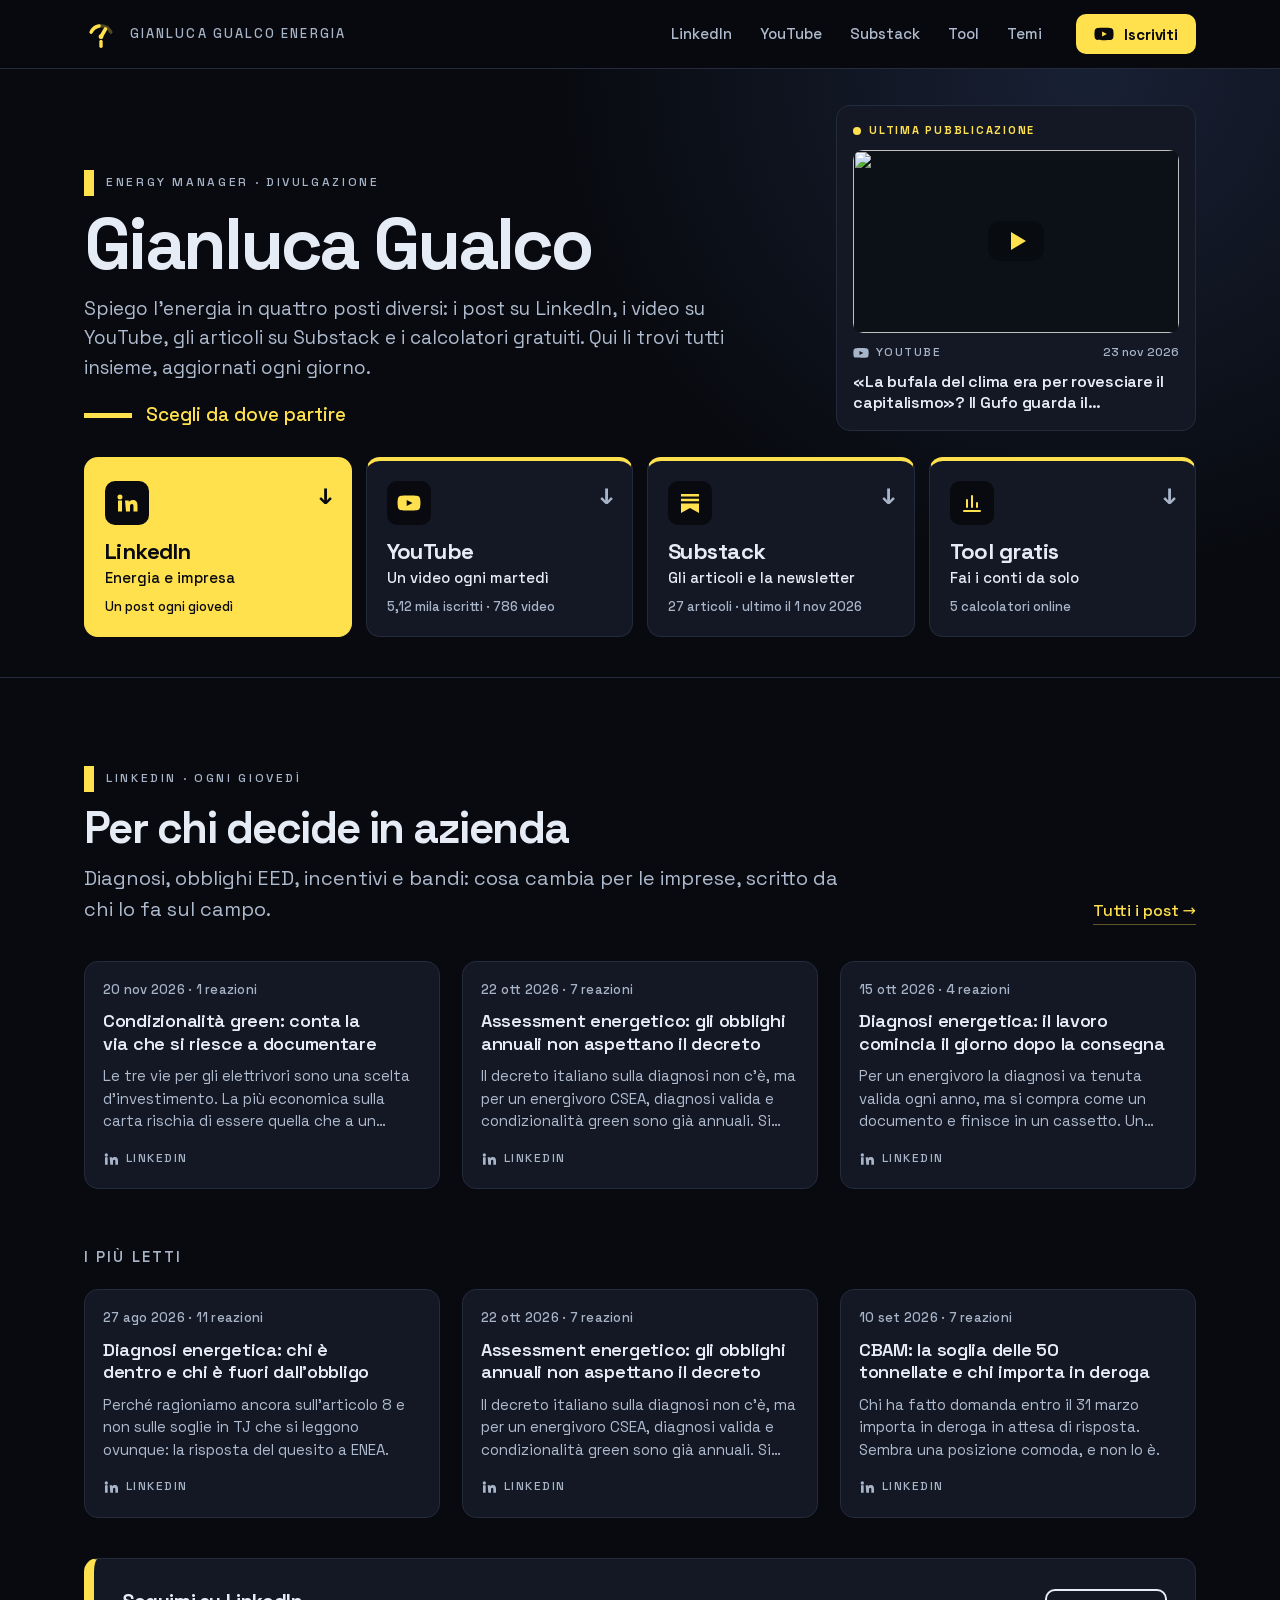
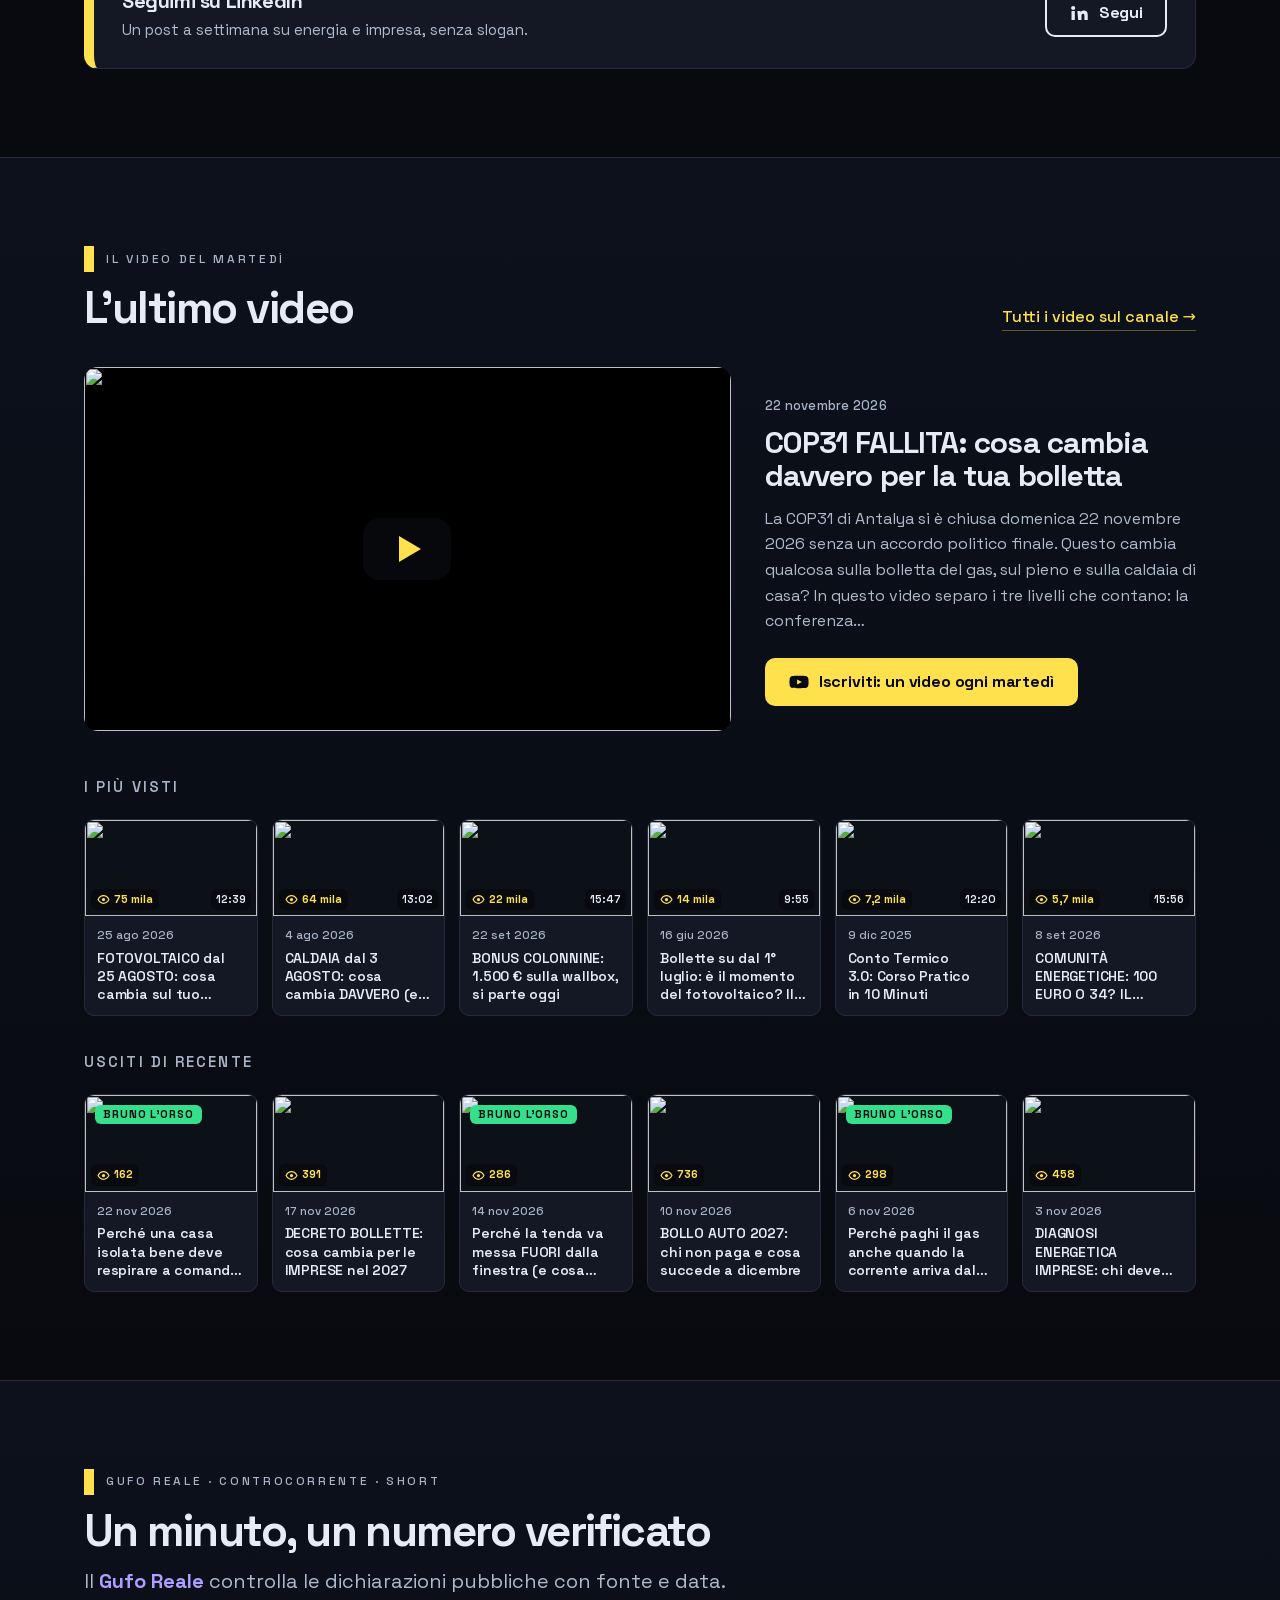
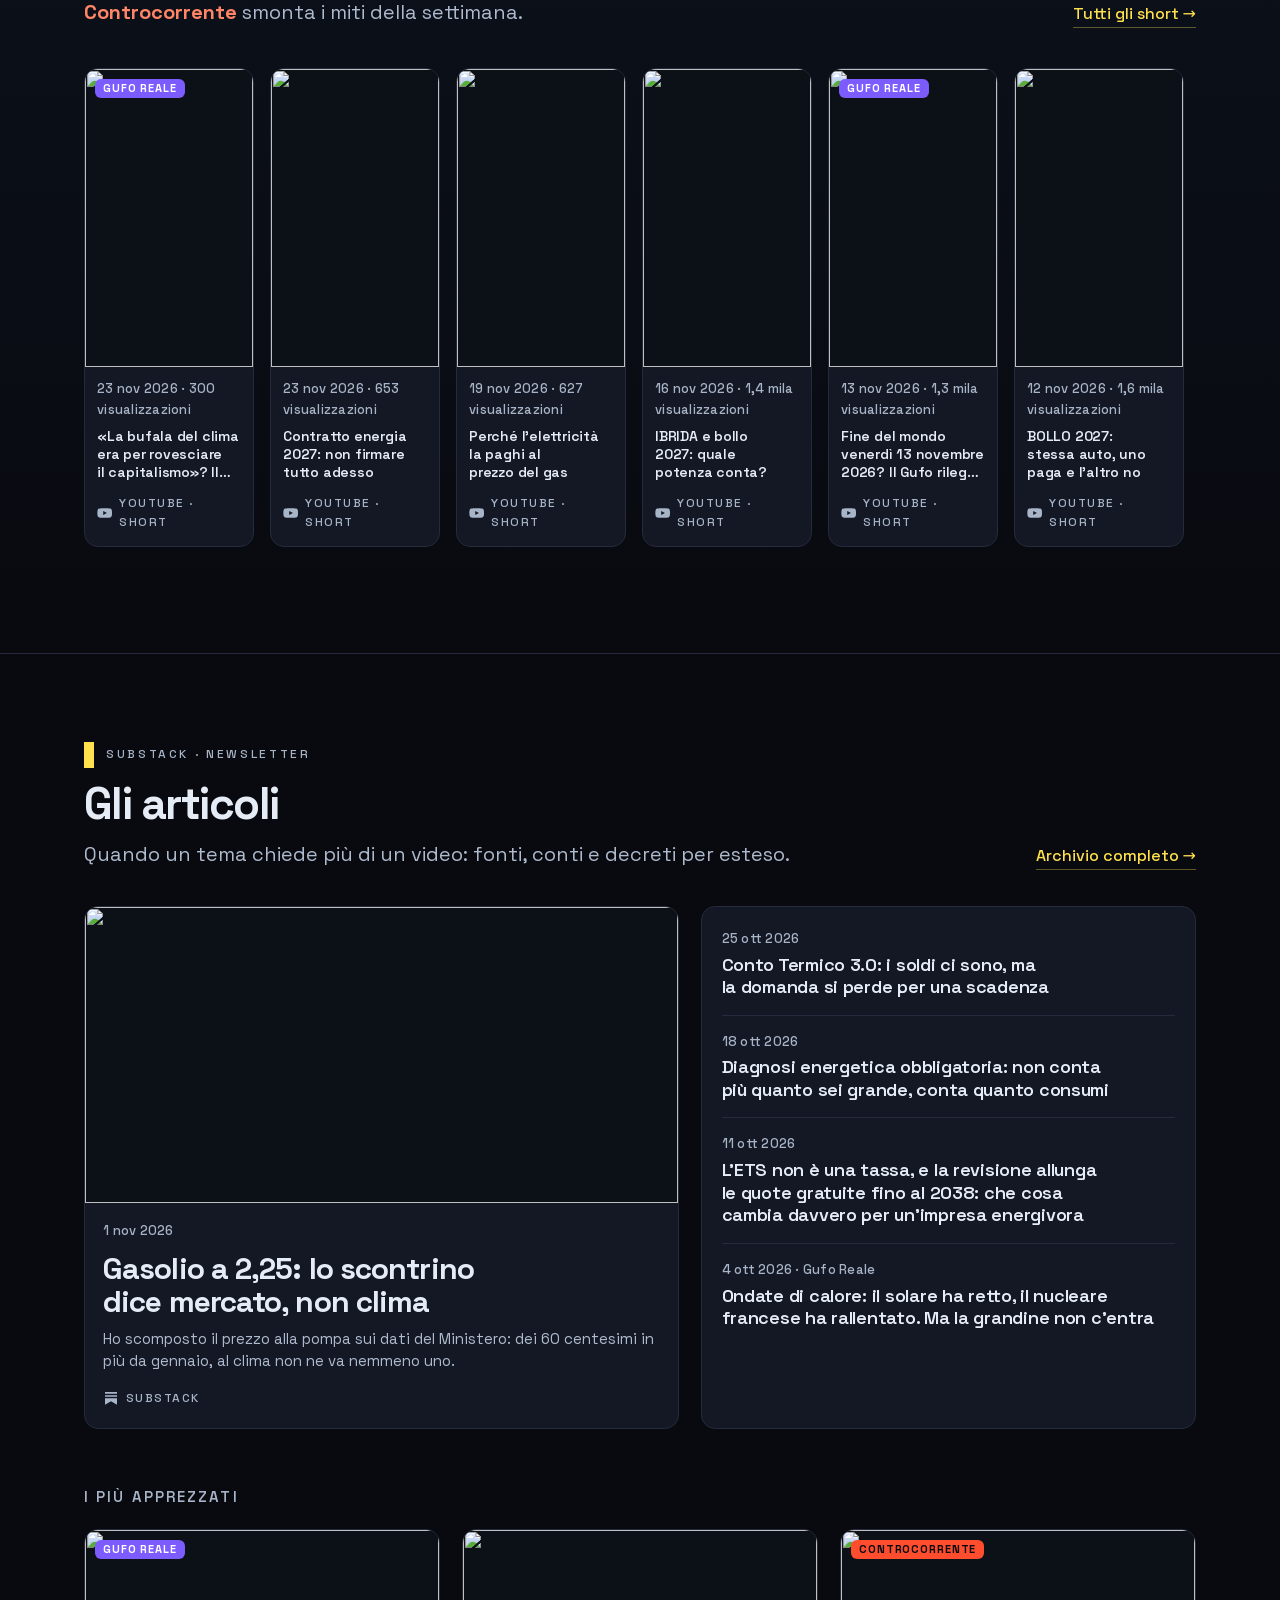
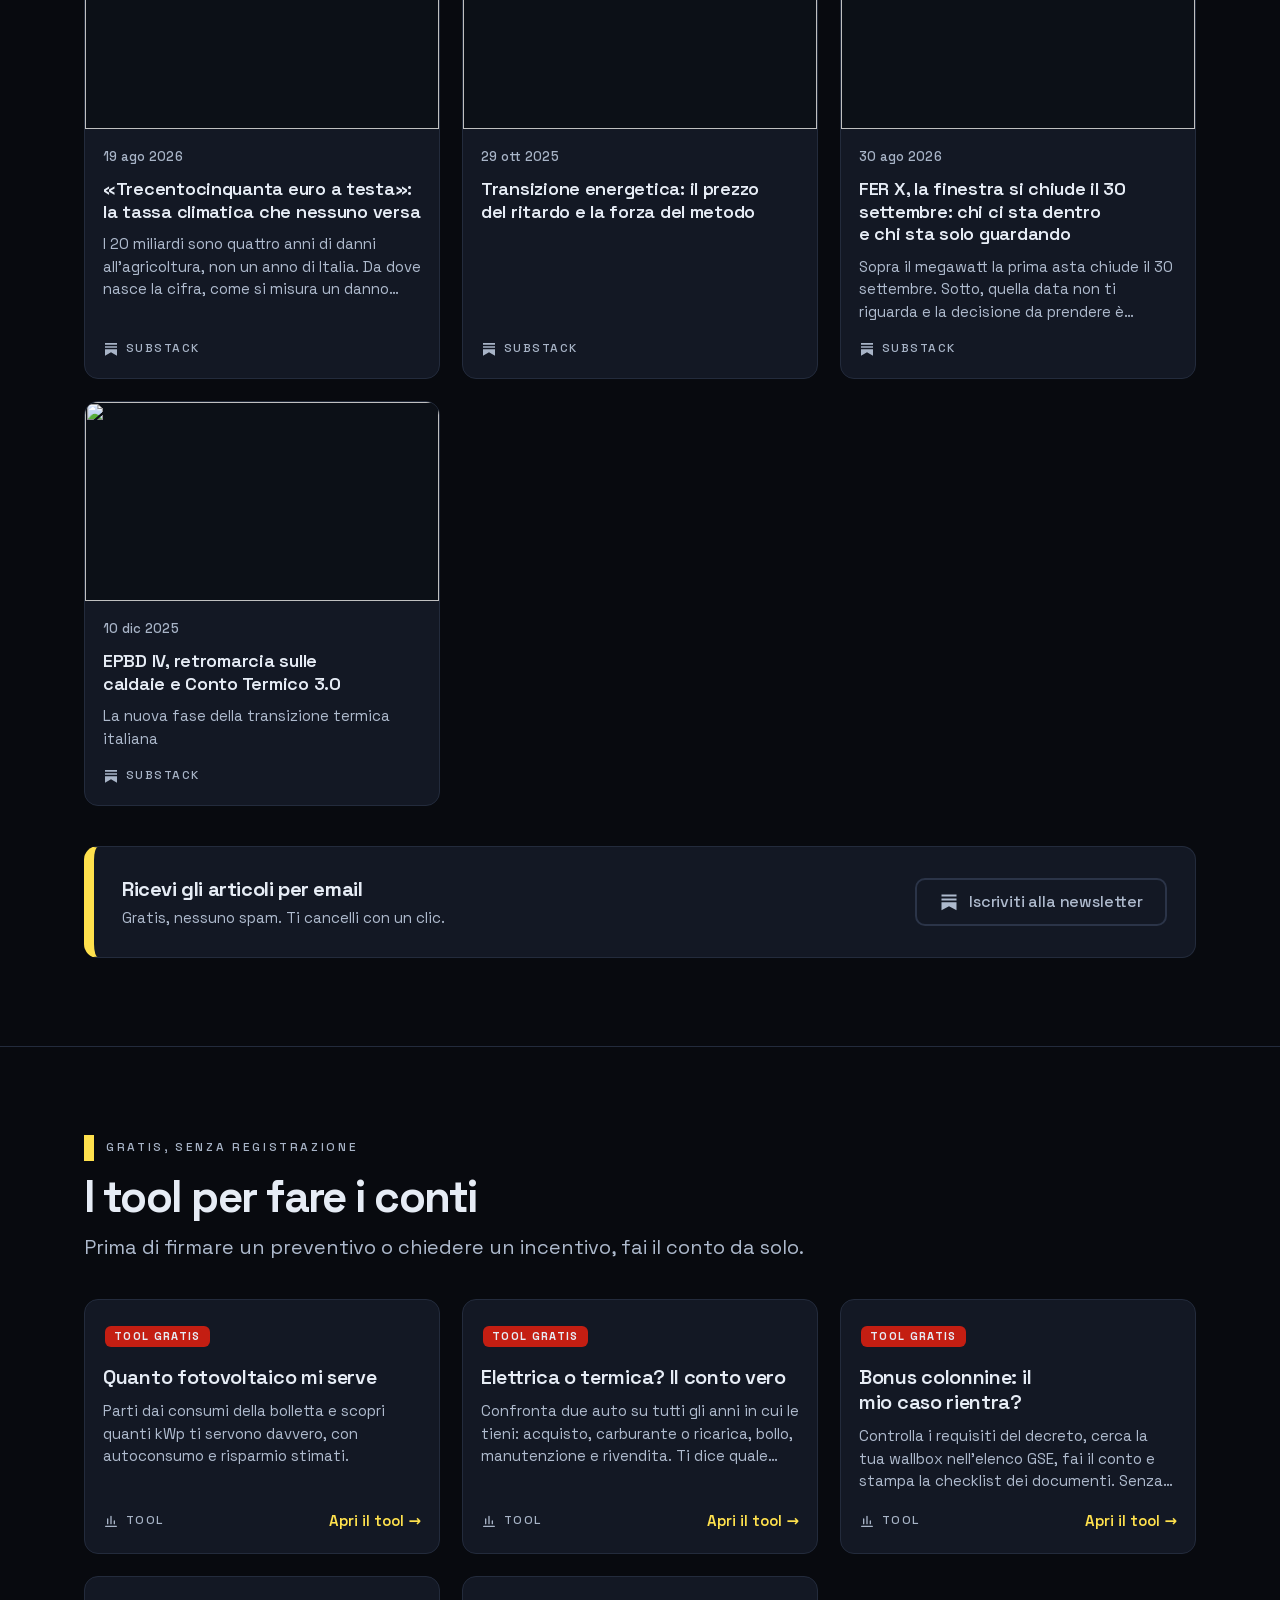
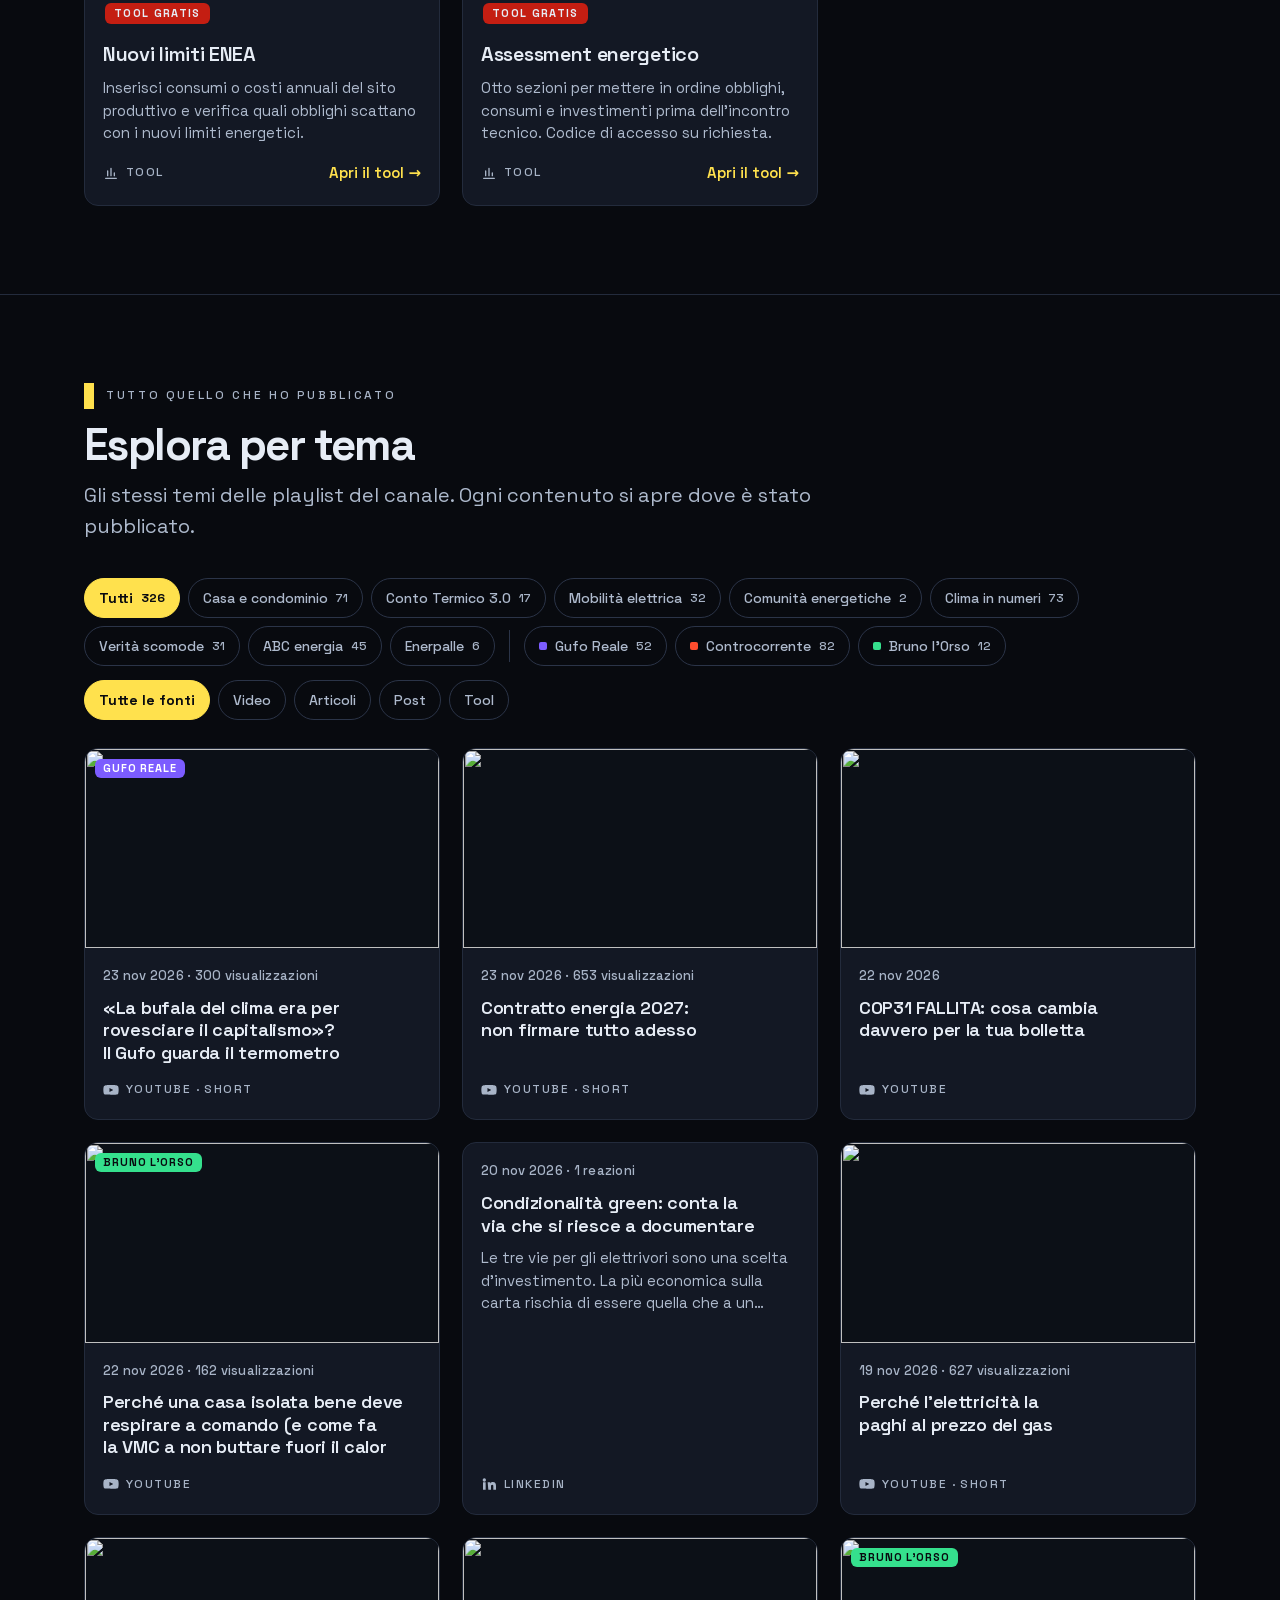
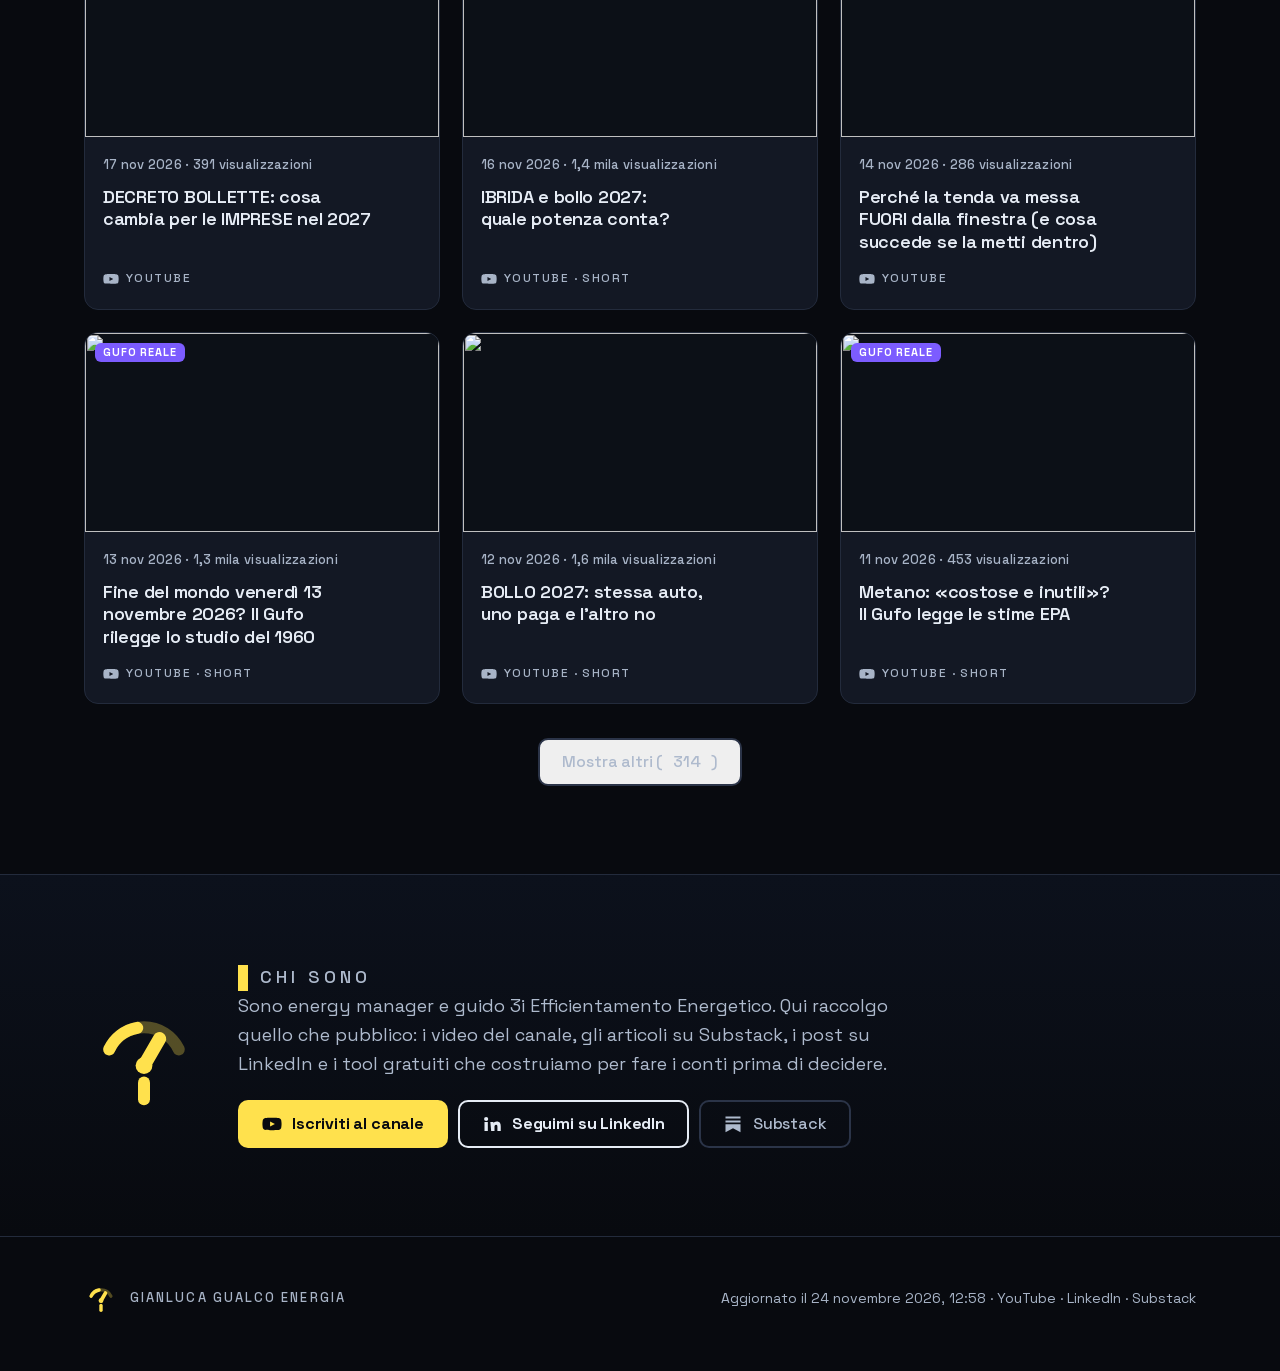
==== commit 60fda3d3: "Aggiornamento automatico 2026-11-24" ====
--- a/docs/index.html
+++ b/docs/index.html
@@ -309,9 +309,9 @@
     <p class="intro">Spiego l'energia in quattro posti diversi: i post su LinkedIn, i video su YouTube, gli articoli su Substack e i calcolatori gratuiti. Qui li trovi tutti insieme, aggiornati ogni giorno.</p>
     <p class="riga">Scegli da dove partire</p>
   </div>
-  <a class="ultima" href="https://www.youtube.com/watch?v=nXc3joOYNlE" target="_blank" rel="noopener"><span class="ul-k"><i></i>Ultima pubblicazione</span><div class="ul-img"><img src="https://i.ytimg.com/vi/nXc3joOYNlE/sddefault.jpg" alt="" fetchpriority="high"><span class=play></span></div><span class="ul-m"><span class="fonte"><svg viewBox="0 0 24 24" aria-hidden="true"><path fill="currentColor" d="M23 7.2a3 3 0 0 0-2.1-2.1C19 4.6 12 4.6 12 4.6s-7 0-8.9.5A3 3 0 0 0 1 7.2 31 31 0 0 0 .5 12a31 31 0 0 0 .5 4.8 3 3 0 0 0 2.1 2.1c1.9.5 8.9.5 8.9.5s7 0 8.9-.5a3 3 0 0 0 2.1-2.1 31 31 0 0 0 .5-4.8 31 31 0 0 0-.5-4.8ZM9.7 15.1V8.9l5.8 3.1-5.8 3.1Z"/></svg>YouTube</span><span>22 nov 2026</span></span><b>COP31 FALLITA: cosa cambia davvero per la tua bolletta</b></a>
+  <a class="ultima" href="https://www.youtube.com/shorts/k0PA5s5j99w" target="_blank" rel="noopener"><span class="ul-k"><i></i>Ultima pubblicazione</span><div class="ul-img"><img src="https://i.ytimg.com/vi/k0PA5s5j99w/hqdefault.jpg" alt="" fetchpriority="high"><span class=play></span></div><span class="ul-m"><span class="fonte"><svg viewBox="0 0 24 24" aria-hidden="true"><path fill="currentColor" d="M23 7.2a3 3 0 0 0-2.1-2.1C19 4.6 12 4.6 12 4.6s-7 0-8.9.5A3 3 0 0 0 1 7.2 31 31 0 0 0 .5 12a31 31 0 0 0 .5 4.8 3 3 0 0 0 2.1 2.1c1.9.5 8.9.5 8.9.5s7 0 8.9-.5a3 3 0 0 0 2.1-2.1 31 31 0 0 0 .5-4.8 31 31 0 0 0-.5-4.8ZM9.7 15.1V8.9l5.8 3.1-5.8 3.1Z"/></svg>YouTube</span><span>23 nov 2026</span></span><b>«La bufala del clima era per rovesciare il capitalismo»? Il Gufo guarda il termometro</b></a>
 </div>
-<nav class="tiles" aria-label="Vai ai contenuti"><a class="tile tile-linkedin" href="#linkedin"><span class="ic"><svg viewBox="0 0 24 24" aria-hidden="true"><path fill="currentColor" d="M4.98 3.5a2.5 2.5 0 1 1 0 5 2.5 2.5 0 0 1 0-5ZM3 9.5h4v11H3zm7 0h3.8v1.6h.1c.5-1 1.8-2 3.8-2 4 0 4.8 2.6 4.8 6v5.4h-4v-4.8c0-1.2 0-2.7-1.6-2.7s-1.9 1.3-1.9 2.6v4.9h-4z"/></svg></span><span class="tt"><b>LinkedIn</b><span>Energia e impresa</span><small>Un post ogni giovedì</small></span><span class="giu" aria-hidden="true">↓</span></a><a class="tile tile-youtube" href="#video"><span class="ic"><svg viewBox="0 0 24 24" aria-hidden="true"><path fill="currentColor" d="M23 7.2a3 3 0 0 0-2.1-2.1C19 4.6 12 4.6 12 4.6s-7 0-8.9.5A3 3 0 0 0 1 7.2 31 31 0 0 0 .5 12a31 31 0 0 0 .5 4.8 3 3 0 0 0 2.1 2.1c1.9.5 8.9.5 8.9.5s7 0 8.9-.5a3 3 0 0 0 2.1-2.1 31 31 0 0 0 .5-4.8 31 31 0 0 0-.5-4.8ZM9.7 15.1V8.9l5.8 3.1-5.8 3.1Z"/></svg></span><span class="tt"><b>YouTube</b><span>Un video ogni martedì</span><small>5,12 mila iscritti · 784 video</small></span><span class="giu" aria-hidden="true">↓</span></a><a class="tile tile-substack" href="#articoli"><span class="ic"><svg viewBox="0 0 24 24" aria-hidden="true"><path fill="currentColor" d="M3 3h18v2.5H3zm0 4.7h18v2.5H3zM3 12.4h18V22l-9-5-9 5z"/></svg></span><span class="tt"><b>Substack</b><span>Gli articoli e la newsletter</span><small>27 articoli · ultimo il 1 nov 2026</small></span><span class="giu" aria-hidden="true">↓</span></a><a class="tile tile-tool" href="#tool"><span class="ic"><svg viewBox="0 0 24 24" aria-hidden="true"><path fill="none" stroke="currentColor" stroke-width="2" stroke-linecap="round" d="M4 20h16M7 16V9m5 7V5m5 11v-4"/></svg></span><span class="tt"><b>Tool gratis</b><span>Fai i conti da solo</span><small>5 calcolatori online</small></span><span class="giu" aria-hidden="true">↓</span></a></nav>
+<nav class="tiles" aria-label="Vai ai contenuti"><a class="tile tile-linkedin" href="#linkedin"><span class="ic"><svg viewBox="0 0 24 24" aria-hidden="true"><path fill="currentColor" d="M4.98 3.5a2.5 2.5 0 1 1 0 5 2.5 2.5 0 0 1 0-5ZM3 9.5h4v11H3zm7 0h3.8v1.6h.1c.5-1 1.8-2 3.8-2 4 0 4.8 2.6 4.8 6v5.4h-4v-4.8c0-1.2 0-2.7-1.6-2.7s-1.9 1.3-1.9 2.6v4.9h-4z"/></svg></span><span class="tt"><b>LinkedIn</b><span>Energia e impresa</span><small>Un post ogni giovedì</small></span><span class="giu" aria-hidden="true">↓</span></a><a class="tile tile-youtube" href="#video"><span class="ic"><svg viewBox="0 0 24 24" aria-hidden="true"><path fill="currentColor" d="M23 7.2a3 3 0 0 0-2.1-2.1C19 4.6 12 4.6 12 4.6s-7 0-8.9.5A3 3 0 0 0 1 7.2 31 31 0 0 0 .5 12a31 31 0 0 0 .5 4.8 3 3 0 0 0 2.1 2.1c1.9.5 8.9.5 8.9.5s7 0 8.9-.5a3 3 0 0 0 2.1-2.1 31 31 0 0 0 .5-4.8 31 31 0 0 0-.5-4.8ZM9.7 15.1V8.9l5.8 3.1-5.8 3.1Z"/></svg></span><span class="tt"><b>YouTube</b><span>Un video ogni martedì</span><small>5,12 mila iscritti · 786 video</small></span><span class="giu" aria-hidden="true">↓</span></a><a class="tile tile-substack" href="#articoli"><span class="ic"><svg viewBox="0 0 24 24" aria-hidden="true"><path fill="currentColor" d="M3 3h18v2.5H3zm0 4.7h18v2.5H3zM3 12.4h18V22l-9-5-9 5z"/></svg></span><span class="tt"><b>Substack</b><span>Gli articoli e la newsletter</span><small>27 articoli · ultimo il 1 nov 2026</small></span><span class="giu" aria-hidden="true">↓</span></a><a class="tile tile-tool" href="#tool"><span class="ic"><svg viewBox="0 0 24 24" aria-hidden="true"><path fill="none" stroke="currentColor" stroke-width="2" stroke-linecap="round" d="M4 20h16M7 16V9m5 7V5m5 11v-4"/></svg></span><span class="tt"><b>Tool gratis</b><span>Fai i conti da solo</span><small>5 calcolatori online</small></span><span class="giu" aria-hidden="true">↓</span></a></nav>
 </div></header>
 <main>
 <section class="sez" id="linkedin"><div class="wrap">
@@ -334,13 +334,13 @@
 <p class="sotto" style="margin-top:44px">I più visti</p>
 <div class="riga6"><article class="card mini" data-fonte="youtube" data-f="casa"><div class="img"><img src="https://i.ytimg.com/vi/BeeOFXRnG1g/hqdefault.jpg" alt="" loading="lazy" decoding="async"><span class=durata>12:39</span><span class="vis"><svg viewBox="0 0 24 24" aria-label="visualizzazioni"><path fill="none" stroke="currentColor" stroke-width="2.2" d="M2 12s3.6-7 10-7 10 7 10 7-3.6 7-10 7S2 12 2 12Z"/><circle cx="12" cy="12" r="3" fill="currentColor"/></svg>75 mila</span></div><div class="corpo"><span class="meta">25 ago 2026</span><h3><a class="tutta" href="https://www.youtube.com/watch?v=BeeOFXRnG1g" target="_blank" rel="noopener">FOTOVOLTAICO dal 25 AGOSTO: cosa cambia sul tuo TETTO</a></h3><div class="piede"><span class="fonte"><svg viewBox="0 0 24 24" aria-hidden="true"><path fill="currentColor" d="M23 7.2a3 3 0 0 0-2.1-2.1C19 4.6 12 4.6 12 4.6s-7 0-8.9.5A3 3 0 0 0 1 7.2 31 31 0 0 0 .5 12a31 31 0 0 0 .5 4.8 3 3 0 0 0 2.1 2.1c1.9.5 8.9.5 8.9.5s7 0 8.9-.5a3 3 0 0 0 2.1-2.1 31 31 0 0 0 .5-4.8 31 31 0 0 0-.5-4.8ZM9.7 15.1V8.9l5.8 3.1-5.8 3.1Z"/></svg>YouTube</span></div></div></article><article class="card mini" data-fonte="youtube" data-f="casa"><div class="img"><img src="https://i.ytimg.com/vi/icZ8hrcy-WU/hqdefault.jpg" alt="" loading="lazy" decoding="async"><span class=durata>13:02</span><span class="vis"><svg viewBox="0 0 24 24" aria-label="visualizzazioni"><path fill="none" stroke="currentColor" stroke-width="2.2" d="M2 12s3.6-7 10-7 10 7 10 7-3.6 7-10 7S2 12 2 12Z"/><circle cx="12" cy="12" r="3" fill="currentColor"/></svg>64 mila</span></div><div class="corpo"><span class="meta">4 ago 2026</span><h3><a class="tutta" href="https://www.youtube.com/watch?v=icZ8hrcy-WU" target="_blank" rel="noopener">CALDAIA dal 3 AGOSTO: cosa cambia DAVVERO (e la data che conta non è quella che pensi)</a></h3><div class="piede"><span class="fonte"><svg viewBox="0 0 24 24" aria-hidden="true"><path fill="currentColor" d="M23 7.2a3 3 0 0 0-2.1-2.1C19 4.6 12 4.6 12 4.6s-7 0-8.9.5A3 3 0 0 0 1 7.2 31 31 0 0 0 .5 12a31 31 0 0 0 .5 4.8 3 3 0 0 0 2.1 2.1c1.9.5 8.9.5 8.9.5s7 0 8.9-.5a3 3 0 0 0 2.1-2.1 31 31 0 0 0 .5-4.8 31 31 0 0 0-.5-4.8ZM9.7 15.1V8.9l5.8 3.1-5.8 3.1Z"/></svg>YouTube</span></div></div></article><article class="card mini" data-fonte="youtube" data-f="casa mobilita"><div class="img"><img src="https://i.ytimg.com/vi/9DoGftedXZk/hqdefault.jpg" alt="" loading="lazy" decoding="async"><span class=durata>15:47</span><span class="vis"><svg viewBox="0 0 24 24" aria-label="visualizzazioni"><path fill="none" stroke="currentColor" stroke-width="2.2" d="M2 12s3.6-7 10-7 10 7 10 7-3.6 7-10 7S2 12 2 12Z"/><circle cx="12" cy="12" r="3" fill="currentColor"/></svg>22 mila</span></div><div class="corpo"><span class="meta">22 set 2026</span><h3><a class="tutta" href="https://www.youtube.com/watch?v=9DoGftedXZk" target="_blank" rel="noopener">BONUS COLONNINE: 1.500 € sulla wallbox, si parte oggi</a></h3><div class="piede"><span class="fonte"><svg viewBox="0 0 24 24" aria-hidden="true"><path fill="currentColor" d="M23 7.2a3 3 0 0 0-2.1-2.1C19 4.6 12 4.6 12 4.6s-7 0-8.9.5A3 3 0 0 0 1 7.2 31 31 0 0 0 .5 12a31 31 0 0 0 .5 4.8 3 3 0 0 0 2.1 2.1c1.9.5 8.9.5 8.9.5s7 0 8.9-.5a3 3 0 0 0 2.1-2.1 31 31 0 0 0 .5-4.8 31 31 0 0 0-.5-4.8ZM9.7 15.1V8.9l5.8 3.1-5.8 3.1Z"/></svg>YouTube</span></div></div></article><article class="card mini" data-fonte="youtube" data-f="casa"><div class="img"><img src="https://i.ytimg.com/vi/wcehj3d_3js/hqdefault.jpg" alt="" loading="lazy" decoding="async"><span class=durata>9:55</span><span class="vis"><svg viewBox="0 0 24 24" aria-label="visualizzazioni"><path fill="none" stroke="currentColor" stroke-width="2.2" d="M2 12s3.6-7 10-7 10 7 10 7-3.6 7-10 7S2 12 2 12Z"/><circle cx="12" cy="12" r="3" fill="currentColor"/></svg>14 mila</span></div><div class="corpo"><span class="meta">16 giu 2026</span><h3><a class="tutta" href="https://www.youtube.com/watch?v=wcehj3d_3js" target="_blank" rel="noopener">Bollette su dal 1° luglio: è il momento del fotovoltaico? Il calcolo onesto sul rientro nel 2026</a></h3><div class="piede"><span class="fonte"><svg viewBox="0 0 24 24" aria-hidden="true"><path fill="currentColor" d="M23 7.2a3 3 0 0 0-2.1-2.1C19 4.6 12 4.6 12 4.6s-7 0-8.9.5A3 3 0 0 0 1 7.2 31 31 0 0 0 .5 12a31 31 0 0 0 .5 4.8 3 3 0 0 0 2.1 2.1c1.9.5 8.9.5 8.9.5s7 0 8.9-.5a3 3 0 0 0 2.1-2.1 31 31 0 0 0 .5-4.8 31 31 0 0 0-.5-4.8ZM9.7 15.1V8.9l5.8 3.1-5.8 3.1Z"/></svg>YouTube</span></div></div></article><article class="card mini" data-fonte="youtube" data-f="casa"><div class="img"><img src="https://i.ytimg.com/vi/gJvAhW7yfgo/hqdefault.jpg" alt="" loading="lazy" decoding="async"><span class=durata>12:20</span><span class="vis"><svg viewBox="0 0 24 24" aria-label="visualizzazioni"><path fill="none" stroke="currentColor" stroke-width="2.2" d="M2 12s3.6-7 10-7 10 7 10 7-3.6 7-10 7S2 12 2 12Z"/><circle cx="12" cy="12" r="3" fill="currentColor"/></svg>7,2 mila</span></div><div class="corpo"><span class="meta">9 dic 2025</span><h3><a class="tutta" href="https://www.youtube.com/watch?v=gJvAhW7yfgo" target="_blank" rel="noopener">Conto Termico 3.0: Corso Pratico in 10 Minuti</a></h3><div class="piede"><span class="fonte"><svg viewBox="0 0 24 24" aria-hidden="true"><path fill="currentColor" d="M23 7.2a3 3 0 0 0-2.1-2.1C19 4.6 12 4.6 12 4.6s-7 0-8.9.5A3 3 0 0 0 1 7.2 31 31 0 0 0 .5 12a31 31 0 0 0 .5 4.8 3 3 0 0 0 2.1 2.1c1.9.5 8.9.5 8.9.5s7 0 8.9-.5a3 3 0 0 0 2.1-2.1 31 31 0 0 0 .5-4.8 31 31 0 0 0-.5-4.8ZM9.7 15.1V8.9l5.8 3.1-5.8 3.1Z"/></svg>YouTube</span></div></div></article><article class="card mini" data-fonte="youtube" data-f="casa cer abc"><div class="img"><img src="https://i.ytimg.com/vi/LqTONLwefP4/hqdefault.jpg" alt="" loading="lazy" decoding="async"><span class=durata>15:56</span><span class="vis"><svg viewBox="0 0 24 24" aria-label="visualizzazioni"><path fill="none" stroke="currentColor" stroke-width="2.2" d="M2 12s3.6-7 10-7 10 7 10 7-3.6 7-10 7S2 12 2 12Z"/><circle cx="12" cy="12" r="3" fill="currentColor"/></svg>5,7 mila</span></div><div class="corpo"><span class="meta">8 set 2026</span><h3><a class="tutta" href="https://www.youtube.com/watch?v=LqTONLwefP4" target="_blank" rel="noopener">COMUNITÀ ENERGETICHE: 100 EURO O 34? IL CONTO VERO</a></h3><div class="piede"><span class="fonte"><svg viewBox="0 0 24 24" aria-hidden="true"><path fill="currentColor" d="M23 7.2a3 3 0 0 0-2.1-2.1C19 4.6 12 4.6 12 4.6s-7 0-8.9.5A3 3 0 0 0 1 7.2 31 31 0 0 0 .5 12a31 31 0 0 0 .5 4.8 3 3 0 0 0 2.1 2.1c1.9.5 8.9.5 8.9.5s7 0 8.9-.5a3 3 0 0 0 2.1-2.1 31 31 0 0 0 .5-4.8 31 31 0 0 0-.5-4.8ZM9.7 15.1V8.9l5.8 3.1-5.8 3.1Z"/></svg>YouTube</span></div></div></article></div>
 <p class="sotto" style="margin-top:34px">Usciti di recente</p>
-<div class="riga6"><article class="card mini" data-fonte="youtube" data-f="casa orso"><div class="img"><img src="https://i.ytimg.com/vi/KllgWhPTtIA/hqdefault.jpg" alt="" loading="lazy" decoding="async"><span class="rub rub-orso">Bruno l&#x27;Orso</span><span class="vis"><svg viewBox="0 0 24 24" aria-label="visualizzazioni"><path fill="none" stroke="currentColor" stroke-width="2.2" d="M2 12s3.6-7 10-7 10 7 10 7-3.6 7-10 7S2 12 2 12Z"/><circle cx="12" cy="12" r="3" fill="currentColor"/></svg>109</span></div><div class="corpo"><span class="meta">22 nov 2026</span><h3><a class="tutta" href="https://www.youtube.com/watch?v=KllgWhPTtIA" target="_blank" rel="noopener">Perché una casa isolata bene deve respirare a comando (e come fa la VMC a non buttare fuori il calor</a></h3><div class="piede"><span class="fonte"><svg viewBox="0 0 24 24" aria-hidden="true"><path fill="currentColor" d="M23 7.2a3 3 0 0 0-2.1-2.1C19 4.6 12 4.6 12 4.6s-7 0-8.9.5A3 3 0 0 0 1 7.2 31 31 0 0 0 .5 12a31 31 0 0 0 .5 4.8 3 3 0 0 0 2.1 2.1c1.9.5 8.9.5 8.9.5s7 0 8.9-.5a3 3 0 0 0 2.1-2.1 31 31 0 0 0 .5-4.8 31 31 0 0 0-.5-4.8ZM9.7 15.1V8.9l5.8 3.1-5.8 3.1Z"/></svg>YouTube</span></div></div></article><article class="card mini" data-fonte="youtube" data-f="abc"><div class="img"><img src="https://i.ytimg.com/vi/tWQtbXDk1Fc/hqdefault.jpg" alt="" loading="lazy" decoding="async"><span class="vis"><svg viewBox="0 0 24 24" aria-label="visualizzazioni"><path fill="none" stroke="currentColor" stroke-width="2.2" d="M2 12s3.6-7 10-7 10 7 10 7-3.6 7-10 7S2 12 2 12Z"/><circle cx="12" cy="12" r="3" fill="currentColor"/></svg>380</span></div><div class="corpo"><span class="meta">17 nov 2026</span><h3><a class="tutta" href="https://www.youtube.com/watch?v=tWQtbXDk1Fc" target="_blank" rel="noopener">DECRETO BOLLETTE: cosa cambia per le IMPRESE nel 2027</a></h3><div class="piede"><span class="fonte"><svg viewBox="0 0 24 24" aria-hidden="true"><path fill="currentColor" d="M23 7.2a3 3 0 0 0-2.1-2.1C19 4.6 12 4.6 12 4.6s-7 0-8.9.5A3 3 0 0 0 1 7.2 31 31 0 0 0 .5 12a31 31 0 0 0 .5 4.8 3 3 0 0 0 2.1 2.1c1.9.5 8.9.5 8.9.5s7 0 8.9-.5a3 3 0 0 0 2.1-2.1 31 31 0 0 0 .5-4.8 31 31 0 0 0-.5-4.8ZM9.7 15.1V8.9l5.8 3.1-5.8 3.1Z"/></svg>YouTube</span></div></div></article><article class="card mini" data-fonte="youtube" data-f="orso"><div class="img"><img src="https://i.ytimg.com/vi/pjyiELKyN2k/hqdefault.jpg" alt="" loading="lazy" decoding="async"><span class="rub rub-orso">Bruno l&#x27;Orso</span><span class="vis"><svg viewBox="0 0 24 24" aria-label="visualizzazioni"><path fill="none" stroke="currentColor" stroke-width="2.2" d="M2 12s3.6-7 10-7 10 7 10 7-3.6 7-10 7S2 12 2 12Z"/><circle cx="12" cy="12" r="3" fill="currentColor"/></svg>284</span></div><div class="corpo"><span class="meta">14 nov 2026</span><h3><a class="tutta" href="https://www.youtube.com/watch?v=pjyiELKyN2k" target="_blank" rel="noopener">Perché la tenda va messa FUORI dalla finestra (e cosa succede se la metti dentro)</a></h3><div class="piede"><span class="fonte"><svg viewBox="0 0 24 24" aria-hidden="true"><path fill="currentColor" d="M23 7.2a3 3 0 0 0-2.1-2.1C19 4.6 12 4.6 12 4.6s-7 0-8.9.5A3 3 0 0 0 1 7.2 31 31 0 0 0 .5 12a31 31 0 0 0 .5 4.8 3 3 0 0 0 2.1 2.1c1.9.5 8.9.5 8.9.5s7 0 8.9-.5a3 3 0 0 0 2.1-2.1 31 31 0 0 0 .5-4.8 31 31 0 0 0-.5-4.8ZM9.7 15.1V8.9l5.8 3.1-5.8 3.1Z"/></svg>YouTube</span></div></div></article><article class="card mini" data-fonte="youtube" data-f="mobilita"><div class="img"><img src="https://i.ytimg.com/vi/_lPKWrIH-Wk/hqdefault.jpg" alt="" loading="lazy" decoding="async"><span class="vis"><svg viewBox="0 0 24 24" aria-label="visualizzazioni"><path fill="none" stroke="currentColor" stroke-width="2.2" d="M2 12s3.6-7 10-7 10 7 10 7-3.6 7-10 7S2 12 2 12Z"/><circle cx="12" cy="12" r="3" fill="currentColor"/></svg>728</span></div><div class="corpo"><span class="meta">10 nov 2026</span><h3><a class="tutta" href="https://www.youtube.com/watch?v=_lPKWrIH-Wk" target="_blank" rel="noopener">BOLLO AUTO 2027: chi non paga e cosa succede a dicembre</a></h3><div class="piede"><span class="fonte"><svg viewBox="0 0 24 24" aria-hidden="true"><path fill="currentColor" d="M23 7.2a3 3 0 0 0-2.1-2.1C19 4.6 12 4.6 12 4.6s-7 0-8.9.5A3 3 0 0 0 1 7.2 31 31 0 0 0 .5 12a31 31 0 0 0 .5 4.8 3 3 0 0 0 2.1 2.1c1.9.5 8.9.5 8.9.5s7 0 8.9-.5a3 3 0 0 0 2.1-2.1 31 31 0 0 0 .5-4.8 31 31 0 0 0-.5-4.8ZM9.7 15.1V8.9l5.8 3.1-5.8 3.1Z"/></svg>YouTube</span></div></div></article><article class="card mini" data-fonte="youtube" data-f="orso"><div class="img"><img src="https://i.ytimg.com/vi/kWwVpGoS9Sc/hqdefault.jpg" alt="" loading="lazy" decoding="async"><span class="rub rub-orso">Bruno l&#x27;Orso</span><span class="vis"><svg viewBox="0 0 24 24" aria-label="visualizzazioni"><path fill="none" stroke="currentColor" stroke-width="2.2" d="M2 12s3.6-7 10-7 10 7 10 7-3.6 7-10 7S2 12 2 12Z"/><circle cx="12" cy="12" r="3" fill="currentColor"/></svg>297</span></div><div class="corpo"><span class="meta">6 nov 2026</span><h3><a class="tutta" href="https://www.youtube.com/watch?v=kWwVpGoS9Sc" target="_blank" rel="noopener">Perché paghi il gas anche quando la corrente arriva dal sole</a></h3><div class="piede"><span class="fonte"><svg viewBox="0 0 24 24" aria-hidden="true"><path fill="currentColor" d="M23 7.2a3 3 0 0 0-2.1-2.1C19 4.6 12 4.6 12 4.6s-7 0-8.9.5A3 3 0 0 0 1 7.2 31 31 0 0 0 .5 12a31 31 0 0 0 .5 4.8 3 3 0 0 0 2.1 2.1c1.9.5 8.9.5 8.9.5s7 0 8.9-.5a3 3 0 0 0 2.1-2.1 31 31 0 0 0 .5-4.8 31 31 0 0 0-.5-4.8ZM9.7 15.1V8.9l5.8 3.1-5.8 3.1Z"/></svg>YouTube</span></div></div></article><article class="card mini" data-fonte="youtube" data-f="abc"><div class="img"><img src="https://i.ytimg.com/vi/4PAITGVACjo/hqdefault.jpg" alt="" loading="lazy" decoding="async"><span class="vis"><svg viewBox="0 0 24 24" aria-label="visualizzazioni"><path fill="none" stroke="currentColor" stroke-width="2.2" d="M2 12s3.6-7 10-7 10 7 10 7-3.6 7-10 7S2 12 2 12Z"/><circle cx="12" cy="12" r="3" fill="currentColor"/></svg>458</span></div><div class="corpo"><span class="meta">3 nov 2026</span><h3><a class="tutta" href="https://www.youtube.com/watch?v=4PAITGVACjo" target="_blank" rel="noopener">DIAGNOSI ENERGETICA IMPRESE: chi deve farla e chi no</a></h3><div class="piede"><span class="fonte"><svg viewBox="0 0 24 24" aria-hidden="true"><path fill="currentColor" d="M23 7.2a3 3 0 0 0-2.1-2.1C19 4.6 12 4.6 12 4.6s-7 0-8.9.5A3 3 0 0 0 1 7.2 31 31 0 0 0 .5 12a31 31 0 0 0 .5 4.8 3 3 0 0 0 2.1 2.1c1.9.5 8.9.5 8.9.5s7 0 8.9-.5a3 3 0 0 0 2.1-2.1 31 31 0 0 0 .5-4.8 31 31 0 0 0-.5-4.8ZM9.7 15.1V8.9l5.8 3.1-5.8 3.1Z"/></svg>YouTube</span></div></div></article></div>
+<div class="riga6"><article class="card mini" data-fonte="youtube" data-f="casa orso"><div class="img"><img src="https://i.ytimg.com/vi/KllgWhPTtIA/hqdefault.jpg" alt="" loading="lazy" decoding="async"><span class="rub rub-orso">Bruno l&#x27;Orso</span><span class="vis"><svg viewBox="0 0 24 24" aria-label="visualizzazioni"><path fill="none" stroke="currentColor" stroke-width="2.2" d="M2 12s3.6-7 10-7 10 7 10 7-3.6 7-10 7S2 12 2 12Z"/><circle cx="12" cy="12" r="3" fill="currentColor"/></svg>162</span></div><div class="corpo"><span class="meta">22 nov 2026</span><h3><a class="tutta" href="https://www.youtube.com/watch?v=KllgWhPTtIA" target="_blank" rel="noopener">Perché una casa isolata bene deve respirare a comando (e come fa la VMC a non buttare fuori il calor</a></h3><div class="piede"><span class="fonte"><svg viewBox="0 0 24 24" aria-hidden="true"><path fill="currentColor" d="M23 7.2a3 3 0 0 0-2.1-2.1C19 4.6 12 4.6 12 4.6s-7 0-8.9.5A3 3 0 0 0 1 7.2 31 31 0 0 0 .5 12a31 31 0 0 0 .5 4.8 3 3 0 0 0 2.1 2.1c1.9.5 8.9.5 8.9.5s7 0 8.9-.5a3 3 0 0 0 2.1-2.1 31 31 0 0 0 .5-4.8 31 31 0 0 0-.5-4.8ZM9.7 15.1V8.9l5.8 3.1-5.8 3.1Z"/></svg>YouTube</span></div></div></article><article class="card mini" data-fonte="youtube" data-f="abc"><div class="img"><img src="https://i.ytimg.com/vi/tWQtbXDk1Fc/hqdefault.jpg" alt="" loading="lazy" decoding="async"><span class="vis"><svg viewBox="0 0 24 24" aria-label="visualizzazioni"><path fill="none" stroke="currentColor" stroke-width="2.2" d="M2 12s3.6-7 10-7 10 7 10 7-3.6 7-10 7S2 12 2 12Z"/><circle cx="12" cy="12" r="3" fill="currentColor"/></svg>391</span></div><div class="corpo"><span class="meta">17 nov 2026</span><h3><a class="tutta" href="https://www.youtube.com/watch?v=tWQtbXDk1Fc" target="_blank" rel="noopener">DECRETO BOLLETTE: cosa cambia per le IMPRESE nel 2027</a></h3><div class="piede"><span class="fonte"><svg viewBox="0 0 24 24" aria-hidden="true"><path fill="currentColor" d="M23 7.2a3 3 0 0 0-2.1-2.1C19 4.6 12 4.6 12 4.6s-7 0-8.9.5A3 3 0 0 0 1 7.2 31 31 0 0 0 .5 12a31 31 0 0 0 .5 4.8 3 3 0 0 0 2.1 2.1c1.9.5 8.9.5 8.9.5s7 0 8.9-.5a3 3 0 0 0 2.1-2.1 31 31 0 0 0 .5-4.8 31 31 0 0 0-.5-4.8ZM9.7 15.1V8.9l5.8 3.1-5.8 3.1Z"/></svg>YouTube</span></div></div></article><article class="card mini" data-fonte="youtube" data-f="orso"><div class="img"><img src="https://i.ytimg.com/vi/pjyiELKyN2k/hqdefault.jpg" alt="" loading="lazy" decoding="async"><span class="rub rub-orso">Bruno l&#x27;Orso</span><span class="vis"><svg viewBox="0 0 24 24" aria-label="visualizzazioni"><path fill="none" stroke="currentColor" stroke-width="2.2" d="M2 12s3.6-7 10-7 10 7 10 7-3.6 7-10 7S2 12 2 12Z"/><circle cx="12" cy="12" r="3" fill="currentColor"/></svg>286</span></div><div class="corpo"><span class="meta">14 nov 2026</span><h3><a class="tutta" href="https://www.youtube.com/watch?v=pjyiELKyN2k" target="_blank" rel="noopener">Perché la tenda va messa FUORI dalla finestra (e cosa succede se la metti dentro)</a></h3><div class="piede"><span class="fonte"><svg viewBox="0 0 24 24" aria-hidden="true"><path fill="currentColor" d="M23 7.2a3 3 0 0 0-2.1-2.1C19 4.6 12 4.6 12 4.6s-7 0-8.9.5A3 3 0 0 0 1 7.2 31 31 0 0 0 .5 12a31 31 0 0 0 .5 4.8 3 3 0 0 0 2.1 2.1c1.9.5 8.9.5 8.9.5s7 0 8.9-.5a3 3 0 0 0 2.1-2.1 31 31 0 0 0 .5-4.8 31 31 0 0 0-.5-4.8ZM9.7 15.1V8.9l5.8 3.1-5.8 3.1Z"/></svg>YouTube</span></div></div></article><article class="card mini" data-fonte="youtube" data-f="mobilita"><div class="img"><img src="https://i.ytimg.com/vi/_lPKWrIH-Wk/hqdefault.jpg" alt="" loading="lazy" decoding="async"><span class="vis"><svg viewBox="0 0 24 24" aria-label="visualizzazioni"><path fill="none" stroke="currentColor" stroke-width="2.2" d="M2 12s3.6-7 10-7 10 7 10 7-3.6 7-10 7S2 12 2 12Z"/><circle cx="12" cy="12" r="3" fill="currentColor"/></svg>736</span></div><div class="corpo"><span class="meta">10 nov 2026</span><h3><a class="tutta" href="https://www.youtube.com/watch?v=_lPKWrIH-Wk" target="_blank" rel="noopener">BOLLO AUTO 2027: chi non paga e cosa succede a dicembre</a></h3><div class="piede"><span class="fonte"><svg viewBox="0 0 24 24" aria-hidden="true"><path fill="currentColor" d="M23 7.2a3 3 0 0 0-2.1-2.1C19 4.6 12 4.6 12 4.6s-7 0-8.9.5A3 3 0 0 0 1 7.2 31 31 0 0 0 .5 12a31 31 0 0 0 .5 4.8 3 3 0 0 0 2.1 2.1c1.9.5 8.9.5 8.9.5s7 0 8.9-.5a3 3 0 0 0 2.1-2.1 31 31 0 0 0 .5-4.8 31 31 0 0 0-.5-4.8ZM9.7 15.1V8.9l5.8 3.1-5.8 3.1Z"/></svg>YouTube</span></div></div></article><article class="card mini" data-fonte="youtube" data-f="orso"><div class="img"><img src="https://i.ytimg.com/vi/kWwVpGoS9Sc/hqdefault.jpg" alt="" loading="lazy" decoding="async"><span class="rub rub-orso">Bruno l&#x27;Orso</span><span class="vis"><svg viewBox="0 0 24 24" aria-label="visualizzazioni"><path fill="none" stroke="currentColor" stroke-width="2.2" d="M2 12s3.6-7 10-7 10 7 10 7-3.6 7-10 7S2 12 2 12Z"/><circle cx="12" cy="12" r="3" fill="currentColor"/></svg>298</span></div><div class="corpo"><span class="meta">6 nov 2026</span><h3><a class="tutta" href="https://www.youtube.com/watch?v=kWwVpGoS9Sc" target="_blank" rel="noopener">Perché paghi il gas anche quando la corrente arriva dal sole</a></h3><div class="piede"><span class="fonte"><svg viewBox="0 0 24 24" aria-hidden="true"><path fill="currentColor" d="M23 7.2a3 3 0 0 0-2.1-2.1C19 4.6 12 4.6 12 4.6s-7 0-8.9.5A3 3 0 0 0 1 7.2 31 31 0 0 0 .5 12a31 31 0 0 0 .5 4.8 3 3 0 0 0 2.1 2.1c1.9.5 8.9.5 8.9.5s7 0 8.9-.5a3 3 0 0 0 2.1-2.1 31 31 0 0 0 .5-4.8 31 31 0 0 0-.5-4.8ZM9.7 15.1V8.9l5.8 3.1-5.8 3.1Z"/></svg>YouTube</span></div></div></article><article class="card mini" data-fonte="youtube" data-f="abc"><div class="img"><img src="https://i.ytimg.com/vi/4PAITGVACjo/hqdefault.jpg" alt="" loading="lazy" decoding="async"><span class="vis"><svg viewBox="0 0 24 24" aria-label="visualizzazioni"><path fill="none" stroke="currentColor" stroke-width="2.2" d="M2 12s3.6-7 10-7 10 7 10 7-3.6 7-10 7S2 12 2 12Z"/><circle cx="12" cy="12" r="3" fill="currentColor"/></svg>458</span></div><div class="corpo"><span class="meta">3 nov 2026</span><h3><a class="tutta" href="https://www.youtube.com/watch?v=4PAITGVACjo" target="_blank" rel="noopener">DIAGNOSI ENERGETICA IMPRESE: chi deve farla e chi no</a></h3><div class="piede"><span class="fonte"><svg viewBox="0 0 24 24" aria-hidden="true"><path fill="currentColor" d="M23 7.2a3 3 0 0 0-2.1-2.1C19 4.6 12 4.6 12 4.6s-7 0-8.9.5A3 3 0 0 0 1 7.2 31 31 0 0 0 .5 12a31 31 0 0 0 .5 4.8 3 3 0 0 0 2.1 2.1c1.9.5 8.9.5 8.9.5s7 0 8.9-.5a3 3 0 0 0 2.1-2.1 31 31 0 0 0 .5-4.8 31 31 0 0 0-.5-4.8ZM9.7 15.1V8.9l5.8 3.1-5.8 3.1Z"/></svg>YouTube</span></div></div></article></div>
 </div></section>
 <section class="sez sez-alt" id="short"><div class="wrap">
 <div class="testa"><div><p class="kick">Gufo Reale · Controcorrente · Short</p><h2>Un minuto, un numero verificato</h2>
 <p class="lead">Il <b style="color:var(--gufo-ink)">Gufo Reale</b> controlla le dichiarazioni pubbliche con fonte e data. <b style="color:var(--cc-ink)">Controcorrente</b> smonta i miti della settimana.</p></div>
 <a class="link" href="https://www.youtube.com/@gianlucagualcoenergia/shorts" target="_blank" rel="noopener">Tutti gli short →</a></div>
-<div class="riga-short"><article class="card " data-fonte="youtube" data-f=""><div class="img"><img src="https://i.ytimg.com/vi/ey65CKcfswY/hqdefault.jpg" alt="" loading="lazy" decoding="async"></div><div class="corpo"><span class="meta">19 nov 2026 · 614 visualizzazioni</span><h3><a class="tutta" href="https://www.youtube.com/shorts/ey65CKcfswY" target="_blank" rel="noopener">Perché l&#x27;elettricità la paghi al prezzo del gas</a></h3><div class="piede"><span class="fonte"><svg viewBox="0 0 24 24" aria-hidden="true"><path fill="currentColor" d="M23 7.2a3 3 0 0 0-2.1-2.1C19 4.6 12 4.6 12 4.6s-7 0-8.9.5A3 3 0 0 0 1 7.2 31 31 0 0 0 .5 12a31 31 0 0 0 .5 4.8 3 3 0 0 0 2.1 2.1c1.9.5 8.9.5 8.9.5s7 0 8.9-.5a3 3 0 0 0 2.1-2.1 31 31 0 0 0 .5-4.8 31 31 0 0 0-.5-4.8ZM9.7 15.1V8.9l5.8 3.1-5.8 3.1Z"/></svg>YouTube · Short</span></div></div></article><article class="card " data-fonte="youtube" data-f=""><div class="img"><img src="https://i.ytimg.com/vi/aU_Se-mXm8A/hqdefault.jpg" alt="" loading="lazy" decoding="async"></div><div class="corpo"><span class="meta">16 nov 2026 · 1,4 mila visualizzazioni</span><h3><a class="tutta" href="https://www.youtube.com/shorts/aU_Se-mXm8A" target="_blank" rel="noopener">IBRIDA e bollo 2027: quale potenza conta?</a></h3><div class="piede"><span class="fonte"><svg viewBox="0 0 24 24" aria-hidden="true"><path fill="currentColor" d="M23 7.2a3 3 0 0 0-2.1-2.1C19 4.6 12 4.6 12 4.6s-7 0-8.9.5A3 3 0 0 0 1 7.2 31 31 0 0 0 .5 12a31 31 0 0 0 .5 4.8 3 3 0 0 0 2.1 2.1c1.9.5 8.9.5 8.9.5s7 0 8.9-.5a3 3 0 0 0 2.1-2.1 31 31 0 0 0 .5-4.8 31 31 0 0 0-.5-4.8ZM9.7 15.1V8.9l5.8 3.1-5.8 3.1Z"/></svg>YouTube · Short</span></div></div></article><article class="card " data-fonte="youtube" data-f="gufo-reale"><div class="img"><img src="https://i.ytimg.com/vi/r576krGJmNM/hqdefault.jpg" alt="" loading="lazy" decoding="async"><span class="rub rub-gufo-reale">Gufo Reale</span></div><div class="corpo"><span class="meta">13 nov 2026 · 1,3 mila visualizzazioni</span><h3><a class="tutta" href="https://www.youtube.com/shorts/r576krGJmNM" target="_blank" rel="noopener">Fine del mondo venerdì 13 novembre 2026? Il Gufo rilegge lo studio del 1960</a></h3><div class="piede"><span class="fonte"><svg viewBox="0 0 24 24" aria-hidden="true"><path fill="currentColor" d="M23 7.2a3 3 0 0 0-2.1-2.1C19 4.6 12 4.6 12 4.6s-7 0-8.9.5A3 3 0 0 0 1 7.2 31 31 0 0 0 .5 12a31 31 0 0 0 .5 4.8 3 3 0 0 0 2.1 2.1c1.9.5 8.9.5 8.9.5s7 0 8.9-.5a3 3 0 0 0 2.1-2.1 31 31 0 0 0 .5-4.8 31 31 0 0 0-.5-4.8ZM9.7 15.1V8.9l5.8 3.1-5.8 3.1Z"/></svg>YouTube · Short</span></div></div></article><article class="card " data-fonte="youtube" data-f=""><div class="img"><img src="https://i.ytimg.com/vi/jGiY6heSvzE/hqdefault.jpg" alt="" loading="lazy" decoding="async"></div><div class="corpo"><span class="meta">12 nov 2026 · 1,6 mila visualizzazioni</span><h3><a class="tutta" href="https://www.youtube.com/shorts/jGiY6heSvzE" target="_blank" rel="noopener">BOLLO 2027: stessa auto, uno paga e l&#x27;altro no</a></h3><div class="piede"><span class="fonte"><svg viewBox="0 0 24 24" aria-hidden="true"><path fill="currentColor" d="M23 7.2a3 3 0 0 0-2.1-2.1C19 4.6 12 4.6 12 4.6s-7 0-8.9.5A3 3 0 0 0 1 7.2 31 31 0 0 0 .5 12a31 31 0 0 0 .5 4.8 3 3 0 0 0 2.1 2.1c1.9.5 8.9.5 8.9.5s7 0 8.9-.5a3 3 0 0 0 2.1-2.1 31 31 0 0 0 .5-4.8 31 31 0 0 0-.5-4.8ZM9.7 15.1V8.9l5.8 3.1-5.8 3.1Z"/></svg>YouTube · Short</span></div></div></article><article class="card " data-fonte="youtube" data-f="gufo-reale"><div class="img"><img src="https://i.ytimg.com/vi/Yo3Ym-UhPXk/hqdefault.jpg" alt="" loading="lazy" decoding="async"><span class="rub rub-gufo-reale">Gufo Reale</span></div><div class="corpo"><span class="meta">11 nov 2026 · 453 visualizzazioni</span><h3><a class="tutta" href="https://www.youtube.com/shorts/Yo3Ym-UhPXk" target="_blank" rel="noopener">Metano: «costose e inutili»? Il Gufo legge le stime EPA</a></h3><div class="piede"><span class="fonte"><svg viewBox="0 0 24 24" aria-hidden="true"><path fill="currentColor" d="M23 7.2a3 3 0 0 0-2.1-2.1C19 4.6 12 4.6 12 4.6s-7 0-8.9.5A3 3 0 0 0 1 7.2 31 31 0 0 0 .5 12a31 31 0 0 0 .5 4.8 3 3 0 0 0 2.1 2.1c1.9.5 8.9.5 8.9.5s7 0 8.9-.5a3 3 0 0 0 2.1-2.1 31 31 0 0 0 .5-4.8 31 31 0 0 0-.5-4.8ZM9.7 15.1V8.9l5.8 3.1-5.8 3.1Z"/></svg>YouTube · Short</span></div></div></article><article class="card " data-fonte="youtube" data-f="abc"><div class="img"><img src="https://i.ytimg.com/vi/qHDbzaWzqW8/hqdefault.jpg" alt="" loading="lazy" decoding="async"></div><div class="corpo"><span class="meta">9 nov 2026 · 281 visualizzazioni</span><h3><a class="tutta" href="https://www.youtube.com/shorts/qHDbzaWzqW8" target="_blank" rel="noopener">HO LA ISO 50001, la diagnosi non la faccio? Attento</a></h3><div class="piede"><span class="fonte"><svg viewBox="0 0 24 24" aria-hidden="true"><path fill="currentColor" d="M23 7.2a3 3 0 0 0-2.1-2.1C19 4.6 12 4.6 12 4.6s-7 0-8.9.5A3 3 0 0 0 1 7.2 31 31 0 0 0 .5 12a31 31 0 0 0 .5 4.8 3 3 0 0 0 2.1 2.1c1.9.5 8.9.5 8.9.5s7 0 8.9-.5a3 3 0 0 0 2.1-2.1 31 31 0 0 0 .5-4.8 31 31 0 0 0-.5-4.8ZM9.7 15.1V8.9l5.8 3.1-5.8 3.1Z"/></svg>YouTube · Short</span></div></div></article><article class="card " data-fonte="youtube" data-f="verita-scomode controcorrente"><div class="img"><img src="https://i.ytimg.com/vi/fpsPvczZmn0/hqdefault.jpg" alt="" loading="lazy" decoding="async"><span class="rub rub-controcorrente">Controcorrente</span></div><div class="corpo"><span class="meta">5 nov 2026 · 916 visualizzazioni</span><h3><a class="tutta" href="https://www.youtube.com/shorts/fpsPvczZmn0" target="_blank" rel="noopener">Case Green: pannelli solari obbligatori su ogni tetto? Il mito smontato</a></h3><div class="piede"><span class="fonte"><svg viewBox="0 0 24 24" aria-hidden="true"><path fill="currentColor" d="M23 7.2a3 3 0 0 0-2.1-2.1C19 4.6 12 4.6 12 4.6s-7 0-8.9.5A3 3 0 0 0 1 7.2 31 31 0 0 0 .5 12a31 31 0 0 0 .5 4.8 3 3 0 0 0 2.1 2.1c1.9.5 8.9.5 8.9.5s7 0 8.9-.5a3 3 0 0 0 2.1-2.1 31 31 0 0 0 .5-4.8 31 31 0 0 0-.5-4.8ZM9.7 15.1V8.9l5.8 3.1-5.8 3.1Z"/></svg>YouTube · Short</span></div></div></article><article class="card " data-fonte="youtube" data-f="abc"><div class="img"><img src="https://i.ytimg.com/vi/HRjMJA6zTIY/hqdefault.jpg" alt="" loading="lazy" decoding="async"></div><div class="corpo"><span class="meta">5 nov 2026 · 197 visualizzazioni</span><h3><a class="tutta" href="https://www.youtube.com/shorts/HRjMJA6zTIY" target="_blank" rel="noopener">Diagnosi energetica: sei davvero una GRANDE IMPRESA?</a></h3><div class="piede"><span class="fonte"><svg viewBox="0 0 24 24" aria-hidden="true"><path fill="currentColor" d="M23 7.2a3 3 0 0 0-2.1-2.1C19 4.6 12 4.6 12 4.6s-7 0-8.9.5A3 3 0 0 0 1 7.2 31 31 0 0 0 .5 12a31 31 0 0 0 .5 4.8 3 3 0 0 0 2.1 2.1c1.9.5 8.9.5 8.9.5s7 0 8.9-.5a3 3 0 0 0 2.1-2.1 31 31 0 0 0 .5-4.8 31 31 0 0 0-.5-4.8ZM9.7 15.1V8.9l5.8 3.1-5.8 3.1Z"/></svg>YouTube · Short</span></div></div></article><article class="card " data-fonte="youtube" data-f="gufo-reale"><div class="img"><img src="https://i.ytimg.com/vi/U5417JoeiZo/hqdefault.jpg" alt="" loading="lazy" decoding="async"><span class="rub rub-gufo-reale">Gufo Reale</span></div><div class="corpo"><span class="meta">2 nov 2026 · 414 visualizzazioni</span><h3><a class="tutta" href="https://www.youtube.com/shorts/U5417JoeiZo" target="_blank" rel="noopener">Incendi 2026: «anno più tranquillo»? Il grafico include la Siberia</a></h3><div class="piede"><span class="fonte"><svg viewBox="0 0 24 24" aria-hidden="true"><path fill="currentColor" d="M23 7.2a3 3 0 0 0-2.1-2.1C19 4.6 12 4.6 12 4.6s-7 0-8.9.5A3 3 0 0 0 1 7.2 31 31 0 0 0 .5 12a31 31 0 0 0 .5 4.8 3 3 0 0 0 2.1 2.1c1.9.5 8.9.5 8.9.5s7 0 8.9-.5a3 3 0 0 0 2.1-2.1 31 31 0 0 0 .5-4.8 31 31 0 0 0-.5-4.8ZM9.7 15.1V8.9l5.8 3.1-5.8 3.1Z"/></svg>YouTube · Short</span></div></div></article><article class="card " data-fonte="youtube" data-f=""><div class="img"><img src="https://i.ytimg.com/vi/A7q6k44SrsQ/hqdefault.jpg" alt="" loading="lazy" decoding="async"></div><div class="corpo"><span class="meta">1 nov 2026 · 2,9 mila visualizzazioni</span><h3><a class="tutta" href="https://www.youtube.com/shorts/A7q6k44SrsQ" target="_blank" rel="noopener">22 gradi sono legali, ma quanto costano</a></h3><div class="piede"><span class="fonte"><svg viewBox="0 0 24 24" aria-hidden="true"><path fill="currentColor" d="M23 7.2a3 3 0 0 0-2.1-2.1C19 4.6 12 4.6 12 4.6s-7 0-8.9.5A3 3 0 0 0 1 7.2 31 31 0 0 0 .5 12a31 31 0 0 0 .5 4.8 3 3 0 0 0 2.1 2.1c1.9.5 8.9.5 8.9.5s7 0 8.9-.5a3 3 0 0 0 2.1-2.1 31 31 0 0 0 .5-4.8 31 31 0 0 0-.5-4.8ZM9.7 15.1V8.9l5.8 3.1-5.8 3.1Z"/></svg>YouTube · Short</span></div></div></article><article class="card " data-fonte="youtube" data-f="verita-scomode controcorrente"><div class="img"><img src="https://i.ytimg.com/vi/Kg-bMGhrlcQ/hqdefault.jpg" alt="" loading="lazy" decoding="async"><span class="rub rub-controcorrente">Controcorrente</span></div><div class="corpo"><span class="meta">31 ott 2026 · 534 visualizzazioni</span><h3><a class="tutta" href="https://www.youtube.com/shorts/Kg-bMGhrlcQ" target="_blank" rel="noopener">Case Green non recepita? «Allora non vale»: il mito dello struzzo</a></h3><div class="piede"><span class="fonte"><svg viewBox="0 0 24 24" aria-hidden="true"><path fill="currentColor" d="M23 7.2a3 3 0 0 0-2.1-2.1C19 4.6 12 4.6 12 4.6s-7 0-8.9.5A3 3 0 0 0 1 7.2 31 31 0 0 0 .5 12a31 31 0 0 0 .5 4.8 3 3 0 0 0 2.1 2.1c1.9.5 8.9.5 8.9.5s7 0 8.9-.5a3 3 0 0 0 2.1-2.1 31 31 0 0 0 .5-4.8 31 31 0 0 0-.5-4.8ZM9.7 15.1V8.9l5.8 3.1-5.8 3.1Z"/></svg>YouTube · Short</span></div></div></article><article class="card " data-fonte="youtube" data-f="casa"><div class="img"><img src="https://i.ytimg.com/vi/9o_L8QOn1rM/hqdefault.jpg" alt="" loading="lazy" decoding="async"></div><div class="corpo"><span class="meta">26 ott 2026 · 1,5 mila visualizzazioni</span><h3><a class="tutta" href="https://www.youtube.com/shorts/9o_L8QOn1rM" target="_blank" rel="noopener">Cambio la caldaia a gas con una a condensazione</a></h3><div class="piede"><span class="fonte"><svg viewBox="0 0 24 24" aria-hidden="true"><path fill="currentColor" d="M23 7.2a3 3 0 0 0-2.1-2.1C19 4.6 12 4.6 12 4.6s-7 0-8.9.5A3 3 0 0 0 1 7.2 31 31 0 0 0 .5 12a31 31 0 0 0 .5 4.8 3 3 0 0 0 2.1 2.1c1.9.5 8.9.5 8.9.5s7 0 8.9-.5a3 3 0 0 0 2.1-2.1 31 31 0 0 0 .5-4.8 31 31 0 0 0-.5-4.8ZM9.7 15.1V8.9l5.8 3.1-5.8 3.1Z"/></svg>YouTube · Short</span></div></div></article><article class="card " data-fonte="youtube" data-f="clima gufo-reale"><div class="img"><img src="https://i.ytimg.com/vi/kE_LjJKe0og/hqdefault.jpg" alt="" loading="lazy" decoding="async"><span class="rub rub-gufo-reale">Gufo Reale</span></div><div class="corpo"><span class="meta">26 ott 2026 · 1,4 mila visualizzazioni</span><h3><a class="tutta" href="https://www.youtube.com/shorts/kE_LjJKe0og" target="_blank" rel="noopener">Gasolio a 2,25: la colpa è del clima? Lo scontrino dice altro</a></h3><div class="piede"><span class="fonte"><svg viewBox="0 0 24 24" aria-hidden="true"><path fill="currentColor" d="M23 7.2a3 3 0 0 0-2.1-2.1C19 4.6 12 4.6 12 4.6s-7 0-8.9.5A3 3 0 0 0 1 7.2 31 31 0 0 0 .5 12a31 31 0 0 0 .5 4.8 3 3 0 0 0 2.1 2.1c1.9.5 8.9.5 8.9.5s7 0 8.9-.5a3 3 0 0 0 2.1-2.1 31 31 0 0 0 .5-4.8 31 31 0 0 0-.5-4.8ZM9.7 15.1V8.9l5.8 3.1-5.8 3.1Z"/></svg>YouTube · Short</span></div></div></article><article class="card " data-fonte="youtube" data-f="conto-termico"><div class="img"><img src="https://i.ytimg.com/vi/oC_ubtEs4ww/hqdefault.jpg" alt="" loading="lazy" decoding="async"></div><div class="corpo"><span class="meta">25 ott 2026 · 1,4 mila visualizzazioni</span><h3><a class="tutta" href="https://www.youtube.com/shorts/oC_ubtEs4ww" target="_blank" rel="noopener">TI SPETTANO 6000 EURO MA TE NE ARRIVANO DI MENO</a></h3><div class="piede"><span class="fonte"><svg viewBox="0 0 24 24" aria-hidden="true"><path fill="currentColor" d="M23 7.2a3 3 0 0 0-2.1-2.1C19 4.6 12 4.6 12 4.6s-7 0-8.9.5A3 3 0 0 0 1 7.2 31 31 0 0 0 .5 12a31 31 0 0 0 .5 4.8 3 3 0 0 0 2.1 2.1c1.9.5 8.9.5 8.9.5s7 0 8.9-.5a3 3 0 0 0 2.1-2.1 31 31 0 0 0 .5-4.8 31 31 0 0 0-.5-4.8ZM9.7 15.1V8.9l5.8 3.1-5.8 3.1Z"/></svg>YouTube · Short</span></div></div></article></div>
+<div class="riga-short"><article class="card " data-fonte="youtube" data-f="clima verita-scomode gufo-reale"><div class="img"><img src="https://i.ytimg.com/vi/k0PA5s5j99w/hqdefault.jpg" alt="" loading="lazy" decoding="async"><span class="rub rub-gufo-reale">Gufo Reale</span></div><div class="corpo"><span class="meta">23 nov 2026 · 300 visualizzazioni</span><h3><a class="tutta" href="https://www.youtube.com/shorts/k0PA5s5j99w" target="_blank" rel="noopener">«La bufala del clima era per rovesciare il capitalismo»? Il Gufo guarda il termometro</a></h3><div class="piede"><span class="fonte"><svg viewBox="0 0 24 24" aria-hidden="true"><path fill="currentColor" d="M23 7.2a3 3 0 0 0-2.1-2.1C19 4.6 12 4.6 12 4.6s-7 0-8.9.5A3 3 0 0 0 1 7.2 31 31 0 0 0 .5 12a31 31 0 0 0 .5 4.8 3 3 0 0 0 2.1 2.1c1.9.5 8.9.5 8.9.5s7 0 8.9-.5a3 3 0 0 0 2.1-2.1 31 31 0 0 0 .5-4.8 31 31 0 0 0-.5-4.8ZM9.7 15.1V8.9l5.8 3.1-5.8 3.1Z"/></svg>YouTube · Short</span></div></div></article><article class="card " data-fonte="youtube" data-f=""><div class="img"><img src="https://i.ytimg.com/vi/fG4LX49OMZA/hqdefault.jpg" alt="" loading="lazy" decoding="async"></div><div class="corpo"><span class="meta">23 nov 2026 · 653 visualizzazioni</span><h3><a class="tutta" href="https://www.youtube.com/shorts/fG4LX49OMZA" target="_blank" rel="noopener">Contratto energia 2027: non firmare tutto adesso</a></h3><div class="piede"><span class="fonte"><svg viewBox="0 0 24 24" aria-hidden="true"><path fill="currentColor" d="M23 7.2a3 3 0 0 0-2.1-2.1C19 4.6 12 4.6 12 4.6s-7 0-8.9.5A3 3 0 0 0 1 7.2 31 31 0 0 0 .5 12a31 31 0 0 0 .5 4.8 3 3 0 0 0 2.1 2.1c1.9.5 8.9.5 8.9.5s7 0 8.9-.5a3 3 0 0 0 2.1-2.1 31 31 0 0 0 .5-4.8 31 31 0 0 0-.5-4.8ZM9.7 15.1V8.9l5.8 3.1-5.8 3.1Z"/></svg>YouTube · Short</span></div></div></article><article class="card " data-fonte="youtube" data-f=""><div class="img"><img src="https://i.ytimg.com/vi/ey65CKcfswY/hqdefault.jpg" alt="" loading="lazy" decoding="async"></div><div class="corpo"><span class="meta">19 nov 2026 · 627 visualizzazioni</span><h3><a class="tutta" href="https://www.youtube.com/shorts/ey65CKcfswY" target="_blank" rel="noopener">Perché l&#x27;elettricità la paghi al prezzo del gas</a></h3><div class="piede"><span class="fonte"><svg viewBox="0 0 24 24" aria-hidden="true"><path fill="currentColor" d="M23 7.2a3 3 0 0 0-2.1-2.1C19 4.6 12 4.6 12 4.6s-7 0-8.9.5A3 3 0 0 0 1 7.2 31 31 0 0 0 .5 12a31 31 0 0 0 .5 4.8 3 3 0 0 0 2.1 2.1c1.9.5 8.9.5 8.9.5s7 0 8.9-.5a3 3 0 0 0 2.1-2.1 31 31 0 0 0 .5-4.8 31 31 0 0 0-.5-4.8ZM9.7 15.1V8.9l5.8 3.1-5.8 3.1Z"/></svg>YouTube · Short</span></div></div></article><article class="card " data-fonte="youtube" data-f=""><div class="img"><img src="https://i.ytimg.com/vi/aU_Se-mXm8A/hqdefault.jpg" alt="" loading="lazy" decoding="async"></div><div class="corpo"><span class="meta">16 nov 2026 · 1,4 mila visualizzazioni</span><h3><a class="tutta" href="https://www.youtube.com/shorts/aU_Se-mXm8A" target="_blank" rel="noopener">IBRIDA e bollo 2027: quale potenza conta?</a></h3><div class="piede"><span class="fonte"><svg viewBox="0 0 24 24" aria-hidden="true"><path fill="currentColor" d="M23 7.2a3 3 0 0 0-2.1-2.1C19 4.6 12 4.6 12 4.6s-7 0-8.9.5A3 3 0 0 0 1 7.2 31 31 0 0 0 .5 12a31 31 0 0 0 .5 4.8 3 3 0 0 0 2.1 2.1c1.9.5 8.9.5 8.9.5s7 0 8.9-.5a3 3 0 0 0 2.1-2.1 31 31 0 0 0 .5-4.8 31 31 0 0 0-.5-4.8ZM9.7 15.1V8.9l5.8 3.1-5.8 3.1Z"/></svg>YouTube · Short</span></div></div></article><article class="card " data-fonte="youtube" data-f="gufo-reale"><div class="img"><img src="https://i.ytimg.com/vi/r576krGJmNM/hqdefault.jpg" alt="" loading="lazy" decoding="async"><span class="rub rub-gufo-reale">Gufo Reale</span></div><div class="corpo"><span class="meta">13 nov 2026 · 1,3 mila visualizzazioni</span><h3><a class="tutta" href="https://www.youtube.com/shorts/r576krGJmNM" target="_blank" rel="noopener">Fine del mondo venerdì 13 novembre 2026? Il Gufo rilegge lo studio del 1960</a></h3><div class="piede"><span class="fonte"><svg viewBox="0 0 24 24" aria-hidden="true"><path fill="currentColor" d="M23 7.2a3 3 0 0 0-2.1-2.1C19 4.6 12 4.6 12 4.6s-7 0-8.9.5A3 3 0 0 0 1 7.2 31 31 0 0 0 .5 12a31 31 0 0 0 .5 4.8 3 3 0 0 0 2.1 2.1c1.9.5 8.9.5 8.9.5s7 0 8.9-.5a3 3 0 0 0 2.1-2.1 31 31 0 0 0 .5-4.8 31 31 0 0 0-.5-4.8ZM9.7 15.1V8.9l5.8 3.1-5.8 3.1Z"/></svg>YouTube · Short</span></div></div></article><article class="card " data-fonte="youtube" data-f=""><div class="img"><img src="https://i.ytimg.com/vi/jGiY6heSvzE/hqdefault.jpg" alt="" loading="lazy" decoding="async"></div><div class="corpo"><span class="meta">12 nov 2026 · 1,6 mila visualizzazioni</span><h3><a class="tutta" href="https://www.youtube.com/shorts/jGiY6heSvzE" target="_blank" rel="noopener">BOLLO 2027: stessa auto, uno paga e l&#x27;altro no</a></h3><div class="piede"><span class="fonte"><svg viewBox="0 0 24 24" aria-hidden="true"><path fill="currentColor" d="M23 7.2a3 3 0 0 0-2.1-2.1C19 4.6 12 4.6 12 4.6s-7 0-8.9.5A3 3 0 0 0 1 7.2 31 31 0 0 0 .5 12a31 31 0 0 0 .5 4.8 3 3 0 0 0 2.1 2.1c1.9.5 8.9.5 8.9.5s7 0 8.9-.5a3 3 0 0 0 2.1-2.1 31 31 0 0 0 .5-4.8 31 31 0 0 0-.5-4.8ZM9.7 15.1V8.9l5.8 3.1-5.8 3.1Z"/></svg>YouTube · Short</span></div></div></article><article class="card " data-fonte="youtube" data-f="gufo-reale"><div class="img"><img src="https://i.ytimg.com/vi/Yo3Ym-UhPXk/hqdefault.jpg" alt="" loading="lazy" decoding="async"><span class="rub rub-gufo-reale">Gufo Reale</span></div><div class="corpo"><span class="meta">11 nov 2026 · 453 visualizzazioni</span><h3><a class="tutta" href="https://www.youtube.com/shorts/Yo3Ym-UhPXk" target="_blank" rel="noopener">Metano: «costose e inutili»? Il Gufo legge le stime EPA</a></h3><div class="piede"><span class="fonte"><svg viewBox="0 0 24 24" aria-hidden="true"><path fill="currentColor" d="M23 7.2a3 3 0 0 0-2.1-2.1C19 4.6 12 4.6 12 4.6s-7 0-8.9.5A3 3 0 0 0 1 7.2 31 31 0 0 0 .5 12a31 31 0 0 0 .5 4.8 3 3 0 0 0 2.1 2.1c1.9.5 8.9.5 8.9.5s7 0 8.9-.5a3 3 0 0 0 2.1-2.1 31 31 0 0 0 .5-4.8 31 31 0 0 0-.5-4.8ZM9.7 15.1V8.9l5.8 3.1-5.8 3.1Z"/></svg>YouTube · Short</span></div></div></article><article class="card " data-fonte="youtube" data-f="abc"><div class="img"><img src="https://i.ytimg.com/vi/qHDbzaWzqW8/hqdefault.jpg" alt="" loading="lazy" decoding="async"></div><div class="corpo"><span class="meta">9 nov 2026 · 281 visualizzazioni</span><h3><a class="tutta" href="https://www.youtube.com/shorts/qHDbzaWzqW8" target="_blank" rel="noopener">HO LA ISO 50001, la diagnosi non la faccio? Attento</a></h3><div class="piede"><span class="fonte"><svg viewBox="0 0 24 24" aria-hidden="true"><path fill="currentColor" d="M23 7.2a3 3 0 0 0-2.1-2.1C19 4.6 12 4.6 12 4.6s-7 0-8.9.5A3 3 0 0 0 1 7.2 31 31 0 0 0 .5 12a31 31 0 0 0 .5 4.8 3 3 0 0 0 2.1 2.1c1.9.5 8.9.5 8.9.5s7 0 8.9-.5a3 3 0 0 0 2.1-2.1 31 31 0 0 0 .5-4.8 31 31 0 0 0-.5-4.8ZM9.7 15.1V8.9l5.8 3.1-5.8 3.1Z"/></svg>YouTube · Short</span></div></div></article><article class="card " data-fonte="youtube" data-f="verita-scomode controcorrente"><div class="img"><img src="https://i.ytimg.com/vi/fpsPvczZmn0/hqdefault.jpg" alt="" loading="lazy" decoding="async"><span class="rub rub-controcorrente">Controcorrente</span></div><div class="corpo"><span class="meta">5 nov 2026 · 916 visualizzazioni</span><h3><a class="tutta" href="https://www.youtube.com/shorts/fpsPvczZmn0" target="_blank" rel="noopener">Case Green: pannelli solari obbligatori su ogni tetto? Il mito smontato</a></h3><div class="piede"><span class="fonte"><svg viewBox="0 0 24 24" aria-hidden="true"><path fill="currentColor" d="M23 7.2a3 3 0 0 0-2.1-2.1C19 4.6 12 4.6 12 4.6s-7 0-8.9.5A3 3 0 0 0 1 7.2 31 31 0 0 0 .5 12a31 31 0 0 0 .5 4.8 3 3 0 0 0 2.1 2.1c1.9.5 8.9.5 8.9.5s7 0 8.9-.5a3 3 0 0 0 2.1-2.1 31 31 0 0 0 .5-4.8 31 31 0 0 0-.5-4.8ZM9.7 15.1V8.9l5.8 3.1-5.8 3.1Z"/></svg>YouTube · Short</span></div></div></article><article class="card " data-fonte="youtube" data-f="abc"><div class="img"><img src="https://i.ytimg.com/vi/HRjMJA6zTIY/hqdefault.jpg" alt="" loading="lazy" decoding="async"></div><div class="corpo"><span class="meta">5 nov 2026 · 197 visualizzazioni</span><h3><a class="tutta" href="https://www.youtube.com/shorts/HRjMJA6zTIY" target="_blank" rel="noopener">Diagnosi energetica: sei davvero una GRANDE IMPRESA?</a></h3><div class="piede"><span class="fonte"><svg viewBox="0 0 24 24" aria-hidden="true"><path fill="currentColor" d="M23 7.2a3 3 0 0 0-2.1-2.1C19 4.6 12 4.6 12 4.6s-7 0-8.9.5A3 3 0 0 0 1 7.2 31 31 0 0 0 .5 12a31 31 0 0 0 .5 4.8 3 3 0 0 0 2.1 2.1c1.9.5 8.9.5 8.9.5s7 0 8.9-.5a3 3 0 0 0 2.1-2.1 31 31 0 0 0 .5-4.8 31 31 0 0 0-.5-4.8ZM9.7 15.1V8.9l5.8 3.1-5.8 3.1Z"/></svg>YouTube · Short</span></div></div></article><article class="card " data-fonte="youtube" data-f="gufo-reale"><div class="img"><img src="https://i.ytimg.com/vi/U5417JoeiZo/hqdefault.jpg" alt="" loading="lazy" decoding="async"><span class="rub rub-gufo-reale">Gufo Reale</span></div><div class="corpo"><span class="meta">2 nov 2026 · 414 visualizzazioni</span><h3><a class="tutta" href="https://www.youtube.com/shorts/U5417JoeiZo" target="_blank" rel="noopener">Incendi 2026: «anno più tranquillo»? Il grafico include la Siberia</a></h3><div class="piede"><span class="fonte"><svg viewBox="0 0 24 24" aria-hidden="true"><path fill="currentColor" d="M23 7.2a3 3 0 0 0-2.1-2.1C19 4.6 12 4.6 12 4.6s-7 0-8.9.5A3 3 0 0 0 1 7.2 31 31 0 0 0 .5 12a31 31 0 0 0 .5 4.8 3 3 0 0 0 2.1 2.1c1.9.5 8.9.5 8.9.5s7 0 8.9-.5a3 3 0 0 0 2.1-2.1 31 31 0 0 0 .5-4.8 31 31 0 0 0-.5-4.8ZM9.7 15.1V8.9l5.8 3.1-5.8 3.1Z"/></svg>YouTube · Short</span></div></div></article><article class="card " data-fonte="youtube" data-f=""><div class="img"><img src="https://i.ytimg.com/vi/A7q6k44SrsQ/hqdefault.jpg" alt="" loading="lazy" decoding="async"></div><div class="corpo"><span class="meta">1 nov 2026 · 2,9 mila visualizzazioni</span><h3><a class="tutta" href="https://www.youtube.com/shorts/A7q6k44SrsQ" target="_blank" rel="noopener">22 gradi sono legali, ma quanto costano</a></h3><div class="piede"><span class="fonte"><svg viewBox="0 0 24 24" aria-hidden="true"><path fill="currentColor" d="M23 7.2a3 3 0 0 0-2.1-2.1C19 4.6 12 4.6 12 4.6s-7 0-8.9.5A3 3 0 0 0 1 7.2 31 31 0 0 0 .5 12a31 31 0 0 0 .5 4.8 3 3 0 0 0 2.1 2.1c1.9.5 8.9.5 8.9.5s7 0 8.9-.5a3 3 0 0 0 2.1-2.1 31 31 0 0 0 .5-4.8 31 31 0 0 0-.5-4.8ZM9.7 15.1V8.9l5.8 3.1-5.8 3.1Z"/></svg>YouTube · Short</span></div></div></article><article class="card " data-fonte="youtube" data-f="verita-scomode controcorrente"><div class="img"><img src="https://i.ytimg.com/vi/Kg-bMGhrlcQ/hqdefault.jpg" alt="" loading="lazy" decoding="async"><span class="rub rub-controcorrente">Controcorrente</span></div><div class="corpo"><span class="meta">31 ott 2026 · 534 visualizzazioni</span><h3><a class="tutta" href="https://www.youtube.com/shorts/Kg-bMGhrlcQ" target="_blank" rel="noopener">Case Green non recepita? «Allora non vale»: il mito dello struzzo</a></h3><div class="piede"><span class="fonte"><svg viewBox="0 0 24 24" aria-hidden="true"><path fill="currentColor" d="M23 7.2a3 3 0 0 0-2.1-2.1C19 4.6 12 4.6 12 4.6s-7 0-8.9.5A3 3 0 0 0 1 7.2 31 31 0 0 0 .5 12a31 31 0 0 0 .5 4.8 3 3 0 0 0 2.1 2.1c1.9.5 8.9.5 8.9.5s7 0 8.9-.5a3 3 0 0 0 2.1-2.1 31 31 0 0 0 .5-4.8 31 31 0 0 0-.5-4.8ZM9.7 15.1V8.9l5.8 3.1-5.8 3.1Z"/></svg>YouTube · Short</span></div></div></article><article class="card " data-fonte="youtube" data-f="casa"><div class="img"><img src="https://i.ytimg.com/vi/9o_L8QOn1rM/hqdefault.jpg" alt="" loading="lazy" decoding="async"></div><div class="corpo"><span class="meta">26 ott 2026 · 1,5 mila visualizzazioni</span><h3><a class="tutta" href="https://www.youtube.com/shorts/9o_L8QOn1rM" target="_blank" rel="noopener">Cambio la caldaia a gas con una a condensazione</a></h3><div class="piede"><span class="fonte"><svg viewBox="0 0 24 24" aria-hidden="true"><path fill="currentColor" d="M23 7.2a3 3 0 0 0-2.1-2.1C19 4.6 12 4.6 12 4.6s-7 0-8.9.5A3 3 0 0 0 1 7.2 31 31 0 0 0 .5 12a31 31 0 0 0 .5 4.8 3 3 0 0 0 2.1 2.1c1.9.5 8.9.5 8.9.5s7 0 8.9-.5a3 3 0 0 0 2.1-2.1 31 31 0 0 0 .5-4.8 31 31 0 0 0-.5-4.8ZM9.7 15.1V8.9l5.8 3.1-5.8 3.1Z"/></svg>YouTube · Short</span></div></div></article></div>
 </div></section>
 <section class="sez" id="articoli"><div class="wrap">
 <div class="testa"><div><p class="kick">Substack · newsletter</p><h2>Gli articoli</h2>
@@ -359,9 +359,9 @@
 <section class="sez" id="esplora"><div class="wrap">
 <div class="testa"><div><p class="kick">Tutto quello che ho pubblicato</p><h2>Esplora per tema</h2>
 <p class="lead">Gli stessi temi delle playlist del canale. Ogni contenuto si apre dove è stato pubblicato.</p></div></div>
-<div class="chips" role="group" aria-label="Filtra per tema"><button class="chip" data-f="tutti" aria-pressed="true">Tutti <small>324</small></button><button class="chip " data-f="casa" aria-pressed="false">Casa e condominio <small>71</small></button><button class="chip " data-f="conto-termico" aria-pressed="false">Conto Termico 3.0 <small>17</small></button><button class="chip " data-f="mobilita" aria-pressed="false">Mobilità elettrica <small>32</small></button><button class="chip " data-f="cer" aria-pressed="false">Comunità energetiche <small>2</small></button><button class="chip " data-f="clima" aria-pressed="false">Clima in numeri <small>72</small></button><button class="chip " data-f="verita-scomode" aria-pressed="false">Verità scomode <small>30</small></button><button class="chip " data-f="abc" aria-pressed="false">ABC energia <small>45</small></button><button class="chip " data-f="enerpalle" aria-pressed="false">Enerpalle <small>6</small></button><span class="sep" aria-hidden="true"></span><button class="chip chip-rub" data-f="gufo-reale" aria-pressed="false">Gufo Reale <small>51</small></button><button class="chip chip-rub" data-f="controcorrente" aria-pressed="false">Controcorrente <small>82</small></button><button class="chip chip-rub" data-f="orso" aria-pressed="false">Bruno l&#x27;Orso <small>12</small></button></div>
+<div class="chips" role="group" aria-label="Filtra per tema"><button class="chip" data-f="tutti" aria-pressed="true">Tutti <small>326</small></button><button class="chip " data-f="casa" aria-pressed="false">Casa e condominio <small>71</small></button><button class="chip " data-f="conto-termico" aria-pressed="false">Conto Termico 3.0 <small>17</small></button><button class="chip " data-f="mobilita" aria-pressed="false">Mobilità elettrica <small>32</small></button><button class="chip " data-f="cer" aria-pressed="false">Comunità energetiche <small>2</small></button><button class="chip " data-f="clima" aria-pressed="false">Clima in numeri <small>73</small></button><button class="chip " data-f="verita-scomode" aria-pressed="false">Verità scomode <small>31</small></button><button class="chip " data-f="abc" aria-pressed="false">ABC energia <small>45</small></button><button class="chip " data-f="enerpalle" aria-pressed="false">Enerpalle <small>6</small></button><span class="sep" aria-hidden="true"></span><button class="chip chip-rub" data-f="gufo-reale" aria-pressed="false">Gufo Reale <small>52</small></button><button class="chip chip-rub" data-f="controcorrente" aria-pressed="false">Controcorrente <small>82</small></button><button class="chip chip-rub" data-f="orso" aria-pressed="false">Bruno l&#x27;Orso <small>12</small></button></div>
 <div class="fonti" role="group" aria-label="Filtra per fonte"><button class="chip" data-fonte="tutte" aria-pressed="true">Tutte le fonti</button><button class="chip" data-fonte="youtube" aria-pressed="false">Video</button><button class="chip" data-fonte="substack" aria-pressed="false">Articoli</button><button class="chip" data-fonte="linkedin" aria-pressed="false">Post</button><button class="chip" data-fonte="tool" aria-pressed="false">Tool</button></div>
-<div class="griglia"><article class="card " data-fonte="youtube" data-f="casa clima"><div class="img"><img src="https://i.ytimg.com/vi/nXc3joOYNlE/hqdefault.jpg" alt="" loading="lazy" decoding="async"></div><div class="corpo"><span class="meta">22 nov 2026</span><h3><a class="tutta" href="https://www.youtube.com/watch?v=nXc3joOYNlE" target="_blank" rel="noopener">COP31 FALLITA: cosa cambia davvero per la tua bolletta</a></h3><div class="piede"><span class="fonte"><svg viewBox="0 0 24 24" aria-hidden="true"><path fill="currentColor" d="M23 7.2a3 3 0 0 0-2.1-2.1C19 4.6 12 4.6 12 4.6s-7 0-8.9.5A3 3 0 0 0 1 7.2 31 31 0 0 0 .5 12a31 31 0 0 0 .5 4.8 3 3 0 0 0 2.1 2.1c1.9.5 8.9.5 8.9.5s7 0 8.9-.5a3 3 0 0 0 2.1-2.1 31 31 0 0 0 .5-4.8 31 31 0 0 0-.5-4.8ZM9.7 15.1V8.9l5.8 3.1-5.8 3.1Z"/></svg>YouTube</span></div></div></article><article class="card " data-fonte="youtube" data-f="casa orso"><div class="img"><img src="https://i.ytimg.com/vi/KllgWhPTtIA/hqdefault.jpg" alt="" loading="lazy" decoding="async"><span class="rub rub-orso">Bruno l&#x27;Orso</span></div><div class="corpo"><span class="meta">22 nov 2026 · 109 visualizzazioni</span><h3><a class="tutta" href="https://www.youtube.com/watch?v=KllgWhPTtIA" target="_blank" rel="noopener">Perché una casa isolata bene deve respirare a comando (e come fa la VMC a non buttare fuori il calor</a></h3><div class="piede"><span class="fonte"><svg viewBox="0 0 24 24" aria-hidden="true"><path fill="currentColor" d="M23 7.2a3 3 0 0 0-2.1-2.1C19 4.6 12 4.6 12 4.6s-7 0-8.9.5A3 3 0 0 0 1 7.2 31 31 0 0 0 .5 12a31 31 0 0 0 .5 4.8 3 3 0 0 0 2.1 2.1c1.9.5 8.9.5 8.9.5s7 0 8.9-.5a3 3 0 0 0 2.1-2.1 31 31 0 0 0 .5-4.8 31 31 0 0 0-.5-4.8ZM9.7 15.1V8.9l5.8 3.1-5.8 3.1Z"/></svg>YouTube</span></div></div></article><article class="card " data-fonte="linkedin" data-f=""><div class="corpo"><span class="meta">20 nov 2026 · 1 reazioni</span><h3><a class="tutta" href="https://www.linkedin.com/feed/update/urn:li:activity:7529454898250305537/" target="_blank" rel="noopener">Condizionalità green: conta la via che si riesce a documentare</a></h3><p>Le tre vie per gli elettrivori sono una scelta d&#x27;investimento. La più economica sulla carta rischia di essere quella che a un controllo non si riesce a provare.</p><div class="piede"><span class="fonte"><svg viewBox="0 0 24 24" aria-hidden="true"><path fill="currentColor" d="M4.98 3.5a2.5 2.5 0 1 1 0 5 2.5 2.5 0 0 1 0-5ZM3 9.5h4v11H3zm7 0h3.8v1.6h.1c.5-1 1.8-2 3.8-2 4 0 4.8 2.6 4.8 6v5.4h-4v-4.8c0-1.2 0-2.7-1.6-2.7s-1.9 1.3-1.9 2.6v4.9h-4z"/></svg>LinkedIn</span></div></div></article><article class="card " data-fonte="youtube" data-f=""><div class="img"><img src="https://i.ytimg.com/vi/ey65CKcfswY/hqdefault.jpg" alt="" loading="lazy" decoding="async"></div><div class="corpo"><span class="meta">19 nov 2026 · 614 visualizzazioni</span><h3><a class="tutta" href="https://www.youtube.com/shorts/ey65CKcfswY" target="_blank" rel="noopener">Perché l&#x27;elettricità la paghi al prezzo del gas</a></h3><div class="piede"><span class="fonte"><svg viewBox="0 0 24 24" aria-hidden="true"><path fill="currentColor" d="M23 7.2a3 3 0 0 0-2.1-2.1C19 4.6 12 4.6 12 4.6s-7 0-8.9.5A3 3 0 0 0 1 7.2 31 31 0 0 0 .5 12a31 31 0 0 0 .5 4.8 3 3 0 0 0 2.1 2.1c1.9.5 8.9.5 8.9.5s7 0 8.9-.5a3 3 0 0 0 2.1-2.1 31 31 0 0 0 .5-4.8 31 31 0 0 0-.5-4.8ZM9.7 15.1V8.9l5.8 3.1-5.8 3.1Z"/></svg>YouTube · Short</span></div></div></article><article class="card " data-fonte="youtube" data-f="abc"><div class="img"><img src="https://i.ytimg.com/vi/tWQtbXDk1Fc/hqdefault.jpg" alt="" loading="lazy" decoding="async"></div><div class="corpo"><span class="meta">17 nov 2026 · 380 visualizzazioni</span><h3><a class="tutta" href="https://www.youtube.com/watch?v=tWQtbXDk1Fc" target="_blank" rel="noopener">DECRETO BOLLETTE: cosa cambia per le IMPRESE nel 2027</a></h3><div class="piede"><span class="fonte"><svg viewBox="0 0 24 24" aria-hidden="true"><path fill="currentColor" d="M23 7.2a3 3 0 0 0-2.1-2.1C19 4.6 12 4.6 12 4.6s-7 0-8.9.5A3 3 0 0 0 1 7.2 31 31 0 0 0 .5 12a31 31 0 0 0 .5 4.8 3 3 0 0 0 2.1 2.1c1.9.5 8.9.5 8.9.5s7 0 8.9-.5a3 3 0 0 0 2.1-2.1 31 31 0 0 0 .5-4.8 31 31 0 0 0-.5-4.8ZM9.7 15.1V8.9l5.8 3.1-5.8 3.1Z"/></svg>YouTube</span></div></div></article><article class="card " data-fonte="youtube" data-f=""><div class="img"><img src="https://i.ytimg.com/vi/aU_Se-mXm8A/hqdefault.jpg" alt="" loading="lazy" decoding="async"></div><div class="corpo"><span class="meta">16 nov 2026 · 1,4 mila visualizzazioni</span><h3><a class="tutta" href="https://www.youtube.com/shorts/aU_Se-mXm8A" target="_blank" rel="noopener">IBRIDA e bollo 2027: quale potenza conta?</a></h3><div class="piede"><span class="fonte"><svg viewBox="0 0 24 24" aria-hidden="true"><path fill="currentColor" d="M23 7.2a3 3 0 0 0-2.1-2.1C19 4.6 12 4.6 12 4.6s-7 0-8.9.5A3 3 0 0 0 1 7.2 31 31 0 0 0 .5 12a31 31 0 0 0 .5 4.8 3 3 0 0 0 2.1 2.1c1.9.5 8.9.5 8.9.5s7 0 8.9-.5a3 3 0 0 0 2.1-2.1 31 31 0 0 0 .5-4.8 31 31 0 0 0-.5-4.8ZM9.7 15.1V8.9l5.8 3.1-5.8 3.1Z"/></svg>YouTube · Short</span></div></div></article><article class="card " data-fonte="youtube" data-f="orso"><div class="img"><img src="https://i.ytimg.com/vi/pjyiELKyN2k/hqdefault.jpg" alt="" loading="lazy" decoding="async"><span class="rub rub-orso">Bruno l&#x27;Orso</span></div><div class="corpo"><span class="meta">14 nov 2026 · 284 visualizzazioni</span><h3><a class="tutta" href="https://www.youtube.com/watch?v=pjyiELKyN2k" target="_blank" rel="noopener">Perché la tenda va messa FUORI dalla finestra (e cosa succede se la metti dentro)</a></h3><div class="piede"><span class="fonte"><svg viewBox="0 0 24 24" aria-hidden="true"><path fill="currentColor" d="M23 7.2a3 3 0 0 0-2.1-2.1C19 4.6 12 4.6 12 4.6s-7 0-8.9.5A3 3 0 0 0 1 7.2 31 31 0 0 0 .5 12a31 31 0 0 0 .5 4.8 3 3 0 0 0 2.1 2.1c1.9.5 8.9.5 8.9.5s7 0 8.9-.5a3 3 0 0 0 2.1-2.1 31 31 0 0 0 .5-4.8 31 31 0 0 0-.5-4.8ZM9.7 15.1V8.9l5.8 3.1-5.8 3.1Z"/></svg>YouTube</span></div></div></article><article class="card " data-fonte="youtube" data-f="gufo-reale"><div class="img"><img src="https://i.ytimg.com/vi/r576krGJmNM/hqdefault.jpg" alt="" loading="lazy" decoding="async"><span class="rub rub-gufo-reale">Gufo Reale</span></div><div class="corpo"><span class="meta">13 nov 2026 · 1,3 mila visualizzazioni</span><h3><a class="tutta" href="https://www.youtube.com/shorts/r576krGJmNM" target="_blank" rel="noopener">Fine del mondo venerdì 13 novembre 2026? Il Gufo rilegge lo studio del 1960</a></h3><div class="piede"><span class="fonte"><svg viewBox="0 0 24 24" aria-hidden="true"><path fill="currentColor" d="M23 7.2a3 3 0 0 0-2.1-2.1C19 4.6 12 4.6 12 4.6s-7 0-8.9.5A3 3 0 0 0 1 7.2 31 31 0 0 0 .5 12a31 31 0 0 0 .5 4.8 3 3 0 0 0 2.1 2.1c1.9.5 8.9.5 8.9.5s7 0 8.9-.5a3 3 0 0 0 2.1-2.1 31 31 0 0 0 .5-4.8 31 31 0 0 0-.5-4.8ZM9.7 15.1V8.9l5.8 3.1-5.8 3.1Z"/></svg>YouTube · Short</span></div></div></article><article class="card " data-fonte="youtube" data-f=""><div class="img"><img src="https://i.ytimg.com/vi/jGiY6heSvzE/hqdefault.jpg" alt="" loading="lazy" decoding="async"></div><div class="corpo"><span class="meta">12 nov 2026 · 1,6 mila visualizzazioni</span><h3><a class="tutta" href="https://www.youtube.com/shorts/jGiY6heSvzE" target="_blank" rel="noopener">BOLLO 2027: stessa auto, uno paga e l&#x27;altro no</a></h3><div class="piede"><span class="fonte"><svg viewBox="0 0 24 24" aria-hidden="true"><path fill="currentColor" d="M23 7.2a3 3 0 0 0-2.1-2.1C19 4.6 12 4.6 12 4.6s-7 0-8.9.5A3 3 0 0 0 1 7.2 31 31 0 0 0 .5 12a31 31 0 0 0 .5 4.8 3 3 0 0 0 2.1 2.1c1.9.5 8.9.5 8.9.5s7 0 8.9-.5a3 3 0 0 0 2.1-2.1 31 31 0 0 0 .5-4.8 31 31 0 0 0-.5-4.8ZM9.7 15.1V8.9l5.8 3.1-5.8 3.1Z"/></svg>YouTube · Short</span></div></div></article><article class="card " data-fonte="youtube" data-f="gufo-reale"><div class="img"><img src="https://i.ytimg.com/vi/Yo3Ym-UhPXk/hqdefault.jpg" alt="" loading="lazy" decoding="async"><span class="rub rub-gufo-reale">Gufo Reale</span></div><div class="corpo"><span class="meta">11 nov 2026 · 453 visualizzazioni</span><h3><a class="tutta" href="https://www.youtube.com/shorts/Yo3Ym-UhPXk" target="_blank" rel="noopener">Metano: «costose e inutili»? Il Gufo legge le stime EPA</a></h3><div class="piede"><span class="fonte"><svg viewBox="0 0 24 24" aria-hidden="true"><path fill="currentColor" d="M23 7.2a3 3 0 0 0-2.1-2.1C19 4.6 12 4.6 12 4.6s-7 0-8.9.5A3 3 0 0 0 1 7.2 31 31 0 0 0 .5 12a31 31 0 0 0 .5 4.8 3 3 0 0 0 2.1 2.1c1.9.5 8.9.5 8.9.5s7 0 8.9-.5a3 3 0 0 0 2.1-2.1 31 31 0 0 0 .5-4.8 31 31 0 0 0-.5-4.8ZM9.7 15.1V8.9l5.8 3.1-5.8 3.1Z"/></svg>YouTube · Short</span></div></div></article><article class="card " data-fonte="youtube" data-f="mobilita"><div class="img"><img src="https://i.ytimg.com/vi/_lPKWrIH-Wk/hqdefault.jpg" alt="" loading="lazy" decoding="async"></div><div class="corpo"><span class="meta">10 nov 2026 · 728 visualizzazioni</span><h3><a class="tutta" href="https://www.youtube.com/watch?v=_lPKWrIH-Wk" target="_blank" rel="noopener">BOLLO AUTO 2027: chi non paga e cosa succede a dicembre</a></h3><div class="piede"><span class="fonte"><svg viewBox="0 0 24 24" aria-hidden="true"><path fill="currentColor" d="M23 7.2a3 3 0 0 0-2.1-2.1C19 4.6 12 4.6 12 4.6s-7 0-8.9.5A3 3 0 0 0 1 7.2 31 31 0 0 0 .5 12a31 31 0 0 0 .5 4.8 3 3 0 0 0 2.1 2.1c1.9.5 8.9.5 8.9.5s7 0 8.9-.5a3 3 0 0 0 2.1-2.1 31 31 0 0 0 .5-4.8 31 31 0 0 0-.5-4.8ZM9.7 15.1V8.9l5.8 3.1-5.8 3.1Z"/></svg>YouTube</span></div></div></article><article class="card " data-fonte="youtube" data-f="abc"><div class="img"><img src="https://i.ytimg.com/vi/qHDbzaWzqW8/hqdefault.jpg" alt="" loading="lazy" decoding="async"></div><div class="corpo"><span class="meta">9 nov 2026 · 281 visualizzazioni</span><h3><a class="tutta" href="https://www.youtube.com/shorts/qHDbzaWzqW8" target="_blank" rel="noopener">HO LA ISO 50001, la diagnosi non la faccio? Attento</a></h3><div class="piede"><span class="fonte"><svg viewBox="0 0 24 24" aria-hidden="true"><path fill="currentColor" d="M23 7.2a3 3 0 0 0-2.1-2.1C19 4.6 12 4.6 12 4.6s-7 0-8.9.5A3 3 0 0 0 1 7.2 31 31 0 0 0 .5 12a31 31 0 0 0 .5 4.8 3 3 0 0 0 2.1 2.1c1.9.5 8.9.5 8.9.5s7 0 8.9-.5a3 3 0 0 0 2.1-2.1 31 31 0 0 0 .5-4.8 31 31 0 0 0-.5-4.8ZM9.7 15.1V8.9l5.8 3.1-5.8 3.1Z"/></svg>YouTube · Short</span></div></div></article><article class="card " data-fonte="youtube" data-f="orso"><div class="img"><img src="https://i.ytimg.com/vi/kWwVpGoS9Sc/hqdefault.jpg" alt="" loading="lazy" decoding="async"><span class="rub rub-orso">Bruno l&#x27;Orso</span></div><div class="corpo"><span class="meta">6 nov 2026 · 297 visualizzazioni</span><h3><a class="tutta" href="https://www.youtube.com/watch?v=kWwVpGoS9Sc" target="_blank" rel="noopener">Perché paghi il gas anche quando la corrente arriva dal sole</a></h3><div class="piede"><span class="fonte"><svg viewBox="0 0 24 24" aria-hidden="true"><path fill="currentColor" d="M23 7.2a3 3 0 0 0-2.1-2.1C19 4.6 12 4.6 12 4.6s-7 0-8.9.5A3 3 0 0 0 1 7.2 31 31 0 0 0 .5 12a31 31 0 0 0 .5 4.8 3 3 0 0 0 2.1 2.1c1.9.5 8.9.5 8.9.5s7 0 8.9-.5a3 3 0 0 0 2.1-2.1 31 31 0 0 0 .5-4.8 31 31 0 0 0-.5-4.8ZM9.7 15.1V8.9l5.8 3.1-5.8 3.1Z"/></svg>YouTube</span></div></div></article><article class="card " data-fonte="youtube" data-f="verita-scomode controcorrente"><div class="img"><img src="https://i.ytimg.com/vi/fpsPvczZmn0/hqdefault.jpg" alt="" loading="lazy" decoding="async"><span class="rub rub-controcorrente">Controcorrente</span></div><div class="corpo"><span class="meta">5 nov 2026 · 916 visualizzazioni</span><h3><a class="tutta" href="https://www.youtube.com/shorts/fpsPvczZmn0" target="_blank" rel="noopener">Case Green: pannelli solari obbligatori su ogni tetto? Il mito smontato</a></h3><div class="piede"><span class="fonte"><svg viewBox="0 0 24 24" aria-hidden="true"><path fill="currentColor" d="M23 7.2a3 3 0 0 0-2.1-2.1C19 4.6 12 4.6 12 4.6s-7 0-8.9.5A3 3 0 0 0 1 7.2 31 31 0 0 0 .5 12a31 31 0 0 0 .5 4.8 3 3 0 0 0 2.1 2.1c1.9.5 8.9.5 8.9.5s7 0 8.9-.5a3 3 0 0 0 2.1-2.1 31 31 0 0 0 .5-4.8 31 31 0 0 0-.5-4.8ZM9.7 15.1V8.9l5.8 3.1-5.8 3.1Z"/></svg>YouTube · Short</span></div></div></article><article class="card " data-fonte="youtube" data-f="abc"><div class="img"><img src="https://i.ytimg.com/vi/HRjMJA6zTIY/hqdefault.jpg" alt="" loading="lazy" decoding="async"></div><div class="corpo"><span class="meta">5 nov 2026 · 197 visualizzazioni</span><h3><a class="tutta" href="https://www.youtube.com/shorts/HRjMJA6zTIY" target="_blank" rel="noopener">Diagnosi energetica: sei davvero una GRANDE IMPRESA?</a></h3><div class="piede"><span class="fonte"><svg viewBox="0 0 24 24" aria-hidden="true"><path fill="currentColor" d="M23 7.2a3 3 0 0 0-2.1-2.1C19 4.6 12 4.6 12 4.6s-7 0-8.9.5A3 3 0 0 0 1 7.2 31 31 0 0 0 .5 12a31 31 0 0 0 .5 4.8 3 3 0 0 0 2.1 2.1c1.9.5 8.9.5 8.9.5s7 0 8.9-.5a3 3 0 0 0 2.1-2.1 31 31 0 0 0 .5-4.8 31 31 0 0 0-.5-4.8ZM9.7 15.1V8.9l5.8 3.1-5.8 3.1Z"/></svg>YouTube · Short</span></div></div></article><article class="card " data-fonte="youtube" data-f="abc"><div class="img"><img src="https://i.ytimg.com/vi/4PAITGVACjo/hqdefault.jpg" alt="" loading="lazy" decoding="async"></div><div class="corpo"><span class="meta">3 nov 2026 · 458 visualizzazioni</span><h3><a class="tutta" href="https://www.youtube.com/watch?v=4PAITGVACjo" target="_blank" rel="noopener">DIAGNOSI ENERGETICA IMPRESE: chi deve farla e chi no</a></h3><div class="piede"><span class="fonte"><svg viewBox="0 0 24 24" aria-hidden="true"><path fill="currentColor" d="M23 7.2a3 3 0 0 0-2.1-2.1C19 4.6 12 4.6 12 4.6s-7 0-8.9.5A3 3 0 0 0 1 7.2 31 31 0 0 0 .5 12a31 31 0 0 0 .5 4.8 3 3 0 0 0 2.1 2.1c1.9.5 8.9.5 8.9.5s7 0 8.9-.5a3 3 0 0 0 2.1-2.1 31 31 0 0 0 .5-4.8 31 31 0 0 0-.5-4.8ZM9.7 15.1V8.9l5.8 3.1-5.8 3.1Z"/></svg>YouTube</span></div></div></article><article class="card " data-fonte="youtube" data-f="gufo-reale"><div class="img"><img src="https://i.ytimg.com/vi/U5417JoeiZo/hqdefault.jpg" alt="" loading="lazy" decoding="async"><span class="rub rub-gufo-reale">Gufo Reale</span></div><div class="corpo"><span class="meta">2 nov 2026 · 414 visualizzazioni</span><h3><a class="tutta" href="https://www.youtube.com/shorts/U5417JoeiZo" target="_blank" rel="noopener">Incendi 2026: «anno più tranquillo»? Il grafico include la Siberia</a></h3><div class="piede"><span class="fonte"><svg viewBox="0 0 24 24" aria-hidden="true"><path fill="currentColor" d="M23 7.2a3 3 0 0 0-2.1-2.1C19 4.6 12 4.6 12 4.6s-7 0-8.9.5A3 3 0 0 0 1 7.2 31 31 0 0 0 .5 12a31 31 0 0 0 .5 4.8 3 3 0 0 0 2.1 2.1c1.9.5 8.9.5 8.9.5s7 0 8.9-.5a3 3 0 0 0 2.1-2.1 31 31 0 0 0 .5-4.8 31 31 0 0 0-.5-4.8ZM9.7 15.1V8.9l5.8 3.1-5.8 3.1Z"/></svg>YouTube · Short</span></div></div></article><article class="card " data-fonte="youtube" data-f=""><div class="img"><img src="https://i.ytimg.com/vi/A7q6k44SrsQ/hqdefault.jpg" alt="" loading="lazy" decoding="async"></div><div class="corpo"><span class="meta">1 nov 2026 · 2,9 mila visualizzazioni</span><h3><a class="tutta" href="https://www.youtube.com/shorts/A7q6k44SrsQ" target="_blank" rel="noopener">22 gradi sono legali, ma quanto costano</a></h3><div class="piede"><span class="fonte"><svg viewBox="0 0 24 24" aria-hidden="true"><path fill="currentColor" d="M23 7.2a3 3 0 0 0-2.1-2.1C19 4.6 12 4.6 12 4.6s-7 0-8.9.5A3 3 0 0 0 1 7.2 31 31 0 0 0 .5 12a31 31 0 0 0 .5 4.8 3 3 0 0 0 2.1 2.1c1.9.5 8.9.5 8.9.5s7 0 8.9-.5a3 3 0 0 0 2.1-2.1 31 31 0 0 0 .5-4.8 31 31 0 0 0-.5-4.8ZM9.7 15.1V8.9l5.8 3.1-5.8 3.1Z"/></svg>YouTube · Short</span></div></div></article><article class="card " data-fonte="substack" data-f="clima"><div class="img"><img src="https://substackcdn.com/image/fetch/$s_!HypC!,w_256,c_limit,f_auto,q_auto:good,fl_progressive:steep/https://substack-post-media.s3.amazonaws.com/public/images/57d33052-20dc-42c2-b778-d36f5aede48c_862x862.png" alt="" loading="lazy" decoding="async"></div><div class="corpo"><span class="meta">1 nov 2026</span><h3><a class="tutta" href="https://gualco.substack.com/p/gasolio-prezzo-accise-clima" target="_blank" rel="noopener">Gasolio a 2,25: lo scontrino dice mercato, non clima</a></h3><p>Ho scomposto il prezzo alla pompa sui dati del Ministero: dei 60 centesimi in più da gennaio, al clima non ne va nemmeno uno.</p><div class="piede"><span class="fonte"><svg viewBox="0 0 24 24" aria-hidden="true"><path fill="currentColor" d="M3 3h18v2.5H3zm0 4.7h18v2.5H3zM3 12.4h18V22l-9-5-9 5z"/></svg>Substack</span></div></div></article><article class="card " data-fonte="youtube" data-f="verita-scomode controcorrente"><div class="img"><img src="https://i.ytimg.com/vi/Kg-bMGhrlcQ/hqdefault.jpg" alt="" loading="lazy" decoding="async"><span class="rub rub-controcorrente">Controcorrente</span></div><div class="corpo"><span class="meta">31 ott 2026 · 534 visualizzazioni</span><h3><a class="tutta" href="https://www.youtube.com/shorts/Kg-bMGhrlcQ" target="_blank" rel="noopener">Case Green non recepita? «Allora non vale»: il mito dello struzzo</a></h3><div class="piede"><span class="fonte"><svg viewBox="0 0 24 24" aria-hidden="true"><path fill="currentColor" d="M23 7.2a3 3 0 0 0-2.1-2.1C19 4.6 12 4.6 12 4.6s-7 0-8.9.5A3 3 0 0 0 1 7.2 31 31 0 0 0 .5 12a31 31 0 0 0 .5 4.8 3 3 0 0 0 2.1 2.1c1.9.5 8.9.5 8.9.5s7 0 8.9-.5a3 3 0 0 0 2.1-2.1 31 31 0 0 0 .5-4.8 31 31 0 0 0-.5-4.8ZM9.7 15.1V8.9l5.8 3.1-5.8 3.1Z"/></svg>YouTube · Short</span></div></div></article><article class="card " data-fonte="youtube" data-f="mobilita orso"><div class="img"><img src="https://i.ytimg.com/vi/R_7H7xuvrdk/hqdefault.jpg" alt="" loading="lazy" decoding="async"><span class="rub rub-orso">Bruno l&#x27;Orso</span></div><div class="corpo"><span class="meta">30 ott 2026 · 441 visualizzazioni</span><h3><a class="tutta" href="https://www.youtube.com/watch?v=R_7H7xuvrdk" target="_blank" rel="noopener">Perché la batteria dell&#x27;auto elettrica non invecchia come quella del telefono</a></h3><div class="piede"><span class="fonte"><svg viewBox="0 0 24 24" aria-hidden="true"><path fill="currentColor" d="M23 7.2a3 3 0 0 0-2.1-2.1C19 4.6 12 4.6 12 4.6s-7 0-8.9.5A3 3 0 0 0 1 7.2 31 31 0 0 0 .5 12a31 31 0 0 0 .5 4.8 3 3 0 0 0 2.1 2.1c1.9.5 8.9.5 8.9.5s7 0 8.9-.5a3 3 0 0 0 2.1-2.1 31 31 0 0 0 .5-4.8 31 31 0 0 0-.5-4.8ZM9.7 15.1V8.9l5.8 3.1-5.8 3.1Z"/></svg>YouTube</span></div></div></article><article class="card " data-fonte="youtube" data-f="casa"><div class="img"><img src="https://i.ytimg.com/vi/Pe97RHqS5Gc/hqdefault.jpg" alt="" loading="lazy" decoding="async"></div><div class="corpo"><span class="meta">27 ott 2026 · 1,1 mila visualizzazioni</span><h3><a class="tutta" href="https://www.youtube.com/watch?v=Pe97RHqS5Gc" target="_blank" rel="noopener">TERMOSIFONI 2026: date, ore e quanto costa un grado in più</a></h3><div class="piede"><span class="fonte"><svg viewBox="0 0 24 24" aria-hidden="true"><path fill="currentColor" d="M23 7.2a3 3 0 0 0-2.1-2.1C19 4.6 12 4.6 12 4.6s-7 0-8.9.5A3 3 0 0 0 1 7.2 31 31 0 0 0 .5 12a31 31 0 0 0 .5 4.8 3 3 0 0 0 2.1 2.1c1.9.5 8.9.5 8.9.5s7 0 8.9-.5a3 3 0 0 0 2.1-2.1 31 31 0 0 0 .5-4.8 31 31 0 0 0-.5-4.8ZM9.7 15.1V8.9l5.8 3.1-5.8 3.1Z"/></svg>YouTube</span></div></div></article><article class="card " data-fonte="youtube" data-f="casa"><div class="img"><img src="https://i.ytimg.com/vi/9o_L8QOn1rM/hqdefault.jpg" alt="" loading="lazy" decoding="async"></div><div class="corpo"><span class="meta">26 ott 2026 · 1,5 mila visualizzazioni</span><h3><a class="tutta" href="https://www.youtube.com/shorts/9o_L8QOn1rM" target="_blank" rel="noopener">Cambio la caldaia a gas con una a condensazione</a></h3><div class="piede"><span class="fonte"><svg viewBox="0 0 24 24" aria-hidden="true"><path fill="currentColor" d="M23 7.2a3 3 0 0 0-2.1-2.1C19 4.6 12 4.6 12 4.6s-7 0-8.9.5A3 3 0 0 0 1 7.2 31 31 0 0 0 .5 12a31 31 0 0 0 .5 4.8 3 3 0 0 0 2.1 2.1c1.9.5 8.9.5 8.9.5s7 0 8.9-.5a3 3 0 0 0 2.1-2.1 31 31 0 0 0 .5-4.8 31 31 0 0 0-.5-4.8ZM9.7 15.1V8.9l5.8 3.1-5.8 3.1Z"/></svg>YouTube · Short</span></div></div></article><article class="card " data-fonte="youtube" data-f="clima gufo-reale"><div class="img"><img src="https://i.ytimg.com/vi/kE_LjJKe0og/hqdefault.jpg" alt="" loading="lazy" decoding="async"><span class="rub rub-gufo-reale">Gufo Reale</span></div><div class="corpo"><span class="meta">26 ott 2026 · 1,4 mila visualizzazioni</span><h3><a class="tutta" href="https://www.youtube.com/shorts/kE_LjJKe0og" target="_blank" rel="noopener">Gasolio a 2,25: la colpa è del clima? Lo scontrino dice altro</a></h3><div class="piede"><span class="fonte"><svg viewBox="0 0 24 24" aria-hidden="true"><path fill="currentColor" d="M23 7.2a3 3 0 0 0-2.1-2.1C19 4.6 12 4.6 12 4.6s-7 0-8.9.5A3 3 0 0 0 1 7.2 31 31 0 0 0 .5 12a31 31 0 0 0 .5 4.8 3 3 0 0 0 2.1 2.1c1.9.5 8.9.5 8.9.5s7 0 8.9-.5a3 3 0 0 0 2.1-2.1 31 31 0 0 0 .5-4.8 31 31 0 0 0-.5-4.8ZM9.7 15.1V8.9l5.8 3.1-5.8 3.1Z"/></svg>YouTube · Short</span></div></div></article><article class="card " data-fonte="youtube" data-f="conto-termico"><div class="img"><img src="https://i.ytimg.com/vi/oC_ubtEs4ww/hqdefault.jpg" alt="" loading="lazy" decoding="async"></div><div class="corpo"><span class="meta">25 ott 2026 · 1,4 mila visualizzazioni</span><h3><a class="tutta" href="https://www.youtube.com/shorts/oC_ubtEs4ww" target="_blank" rel="noopener">TI SPETTANO 6000 EURO MA TE NE ARRIVANO DI MENO</a></h3><div class="piede"><span class="fonte"><svg viewBox="0 0 24 24" aria-hidden="true"><path fill="currentColor" d="M23 7.2a3 3 0 0 0-2.1-2.1C19 4.6 12 4.6 12 4.6s-7 0-8.9.5A3 3 0 0 0 1 7.2 31 31 0 0 0 .5 12a31 31 0 0 0 .5 4.8 3 3 0 0 0 2.1 2.1c1.9.5 8.9.5 8.9.5s7 0 8.9-.5a3 3 0 0 0 2.1-2.1 31 31 0 0 0 .5-4.8 31 31 0 0 0-.5-4.8ZM9.7 15.1V8.9l5.8 3.1-5.8 3.1Z"/></svg>YouTube · Short</span></div></div></article><article class="card " data-fonte="substack" data-f="conto-termico"><div class="img"><img src="https://substackcdn.com/image/fetch/$s_!HypC!,w_256,c_limit,f_auto,q_auto:good,fl_progressive:steep/https://substack-post-media.s3.amazonaws.com/public/images/57d33052-20dc-42c2-b778-d36f5aede48c_862x862.png" alt="" loading="lazy" decoding="async"></div><div class="corpo"><span class="meta">25 ott 2026</span><h3><a class="tutta" href="https://gualco.substack.com/p/conto-termico-fondi-pagamento-scadenze" target="_blank" rel="noopener">Conto Termico 3.0: i soldi ci sono, ma la domanda si perde per una scadenza</a></h3><p>Novecento milioni l&#x27;anno, rata unica fino a 15.000 euro e due scadenze che non perdonano: prima del cantiere e dopo.</p><div class="piede"><span class="fonte"><svg viewBox="0 0 24 24" aria-hidden="true"><path fill="currentColor" d="M3 3h18v2.5H3zm0 4.7h18v2.5H3zM3 12.4h18V22l-9-5-9 5z"/></svg>Substack</span></div></div></article><article class="card " data-fonte="youtube" data-f="orso"><div class="img"><img src="https://i.ytimg.com/vi/fM-6JhCjRU8/hqdefault.jpg" alt="" loading="lazy" decoding="async"><span class="rub rub-orso">Bruno l&#x27;Orso</span></div><div class="corpo"><span class="meta">23 ott 2026 · 402 visualizzazioni</span><h3><a class="tutta" href="https://www.youtube.com/watch?v=fM-6JhCjRU8" target="_blank" rel="noopener">Perché la rete elettrica non è una batteria (e cosa la tiene in piedi)</a></h3><div class="piede"><span class="fonte"><svg viewBox="0 0 24 24" aria-hidden="true"><path fill="currentColor" d="M23 7.2a3 3 0 0 0-2.1-2.1C19 4.6 12 4.6 12 4.6s-7 0-8.9.5A3 3 0 0 0 1 7.2 31 31 0 0 0 .5 12a31 31 0 0 0 .5 4.8 3 3 0 0 0 2.1 2.1c1.9.5 8.9.5 8.9.5s7 0 8.9-.5a3 3 0 0 0 2.1-2.1 31 31 0 0 0 .5-4.8 31 31 0 0 0-.5-4.8ZM9.7 15.1V8.9l5.8 3.1-5.8 3.1Z"/></svg>YouTube</span></div></div></article><article class="card " data-fonte="youtube" data-f="gufo-reale"><div class="img"><img src="https://i.ytimg.com/vi/gqLB2dYcB40/hqdefault.jpg" alt="" loading="lazy" decoding="async"><span class="rub rub-gufo-reale">Gufo Reale</span></div><div class="corpo"><span class="meta">23 ott 2026 · 527 visualizzazioni</span><h3><a class="tutta" href="https://www.youtube.com/shorts/gqLB2dYcB40" target="_blank" rel="noopener">Net zero «bancarotta»? Il Regno Unito ha fatto i conti</a></h3><div class="piede"><span class="fonte"><svg viewBox="0 0 24 24" aria-hidden="true"><path fill="currentColor" d="M23 7.2a3 3 0 0 0-2.1-2.1C19 4.6 12 4.6 12 4.6s-7 0-8.9.5A3 3 0 0 0 1 7.2 31 31 0 0 0 .5 12a31 31 0 0 0 .5 4.8 3 3 0 0 0 2.1 2.1c1.9.5 8.9.5 8.9.5s7 0 8.9-.5a3 3 0 0 0 2.1-2.1 31 31 0 0 0 .5-4.8 31 31 0 0 0-.5-4.8ZM9.7 15.1V8.9l5.8 3.1-5.8 3.1Z"/></svg>YouTube · Short</span></div></div></article><article class="card " data-fonte="youtube" data-f="casa clima controcorrente"><div class="img"><img src="https://i.ytimg.com/vi/ivJ2kZgHlMA/hqdefault.jpg" alt="" loading="lazy" decoding="async"><span class="rub rub-controcorrente">Controcorrente</span></div><div class="corpo"><span class="meta">22 ott 2026 · 593 visualizzazioni</span><h3><a class="tutta" href="https://www.youtube.com/shorts/ivJ2kZgHlMA" target="_blank" rel="noopener">Il fotovoltaico rende di più col caldo? No: a 60 °C perde il 16%</a></h3><div class="piede"><span class="fonte"><svg viewBox="0 0 24 24" aria-hidden="true"><path fill="currentColor" d="M23 7.2a3 3 0 0 0-2.1-2.1C19 4.6 12 4.6 12 4.6s-7 0-8.9.5A3 3 0 0 0 1 7.2 31 31 0 0 0 .5 12a31 31 0 0 0 .5 4.8 3 3 0 0 0 2.1 2.1c1.9.5 8.9.5 8.9.5s7 0 8.9-.5a3 3 0 0 0 2.1-2.1 31 31 0 0 0 .5-4.8 31 31 0 0 0-.5-4.8ZM9.7 15.1V8.9l5.8 3.1-5.8 3.1Z"/></svg>YouTube · Short</span></div></div></article><article class="card " data-fonte="youtube" data-f="abc controcorrente"><div class="img"><img src="https://i.ytimg.com/vi/ax1aWWoV-FQ/hqdefault.jpg" alt="" loading="lazy" decoding="async"><span class="rub rub-controcorrente">Controcorrente</span></div><div class="corpo"><span class="meta">22 ott 2026 · 921 visualizzazioni</span><h3><a class="tutta" href="https://www.youtube.com/shorts/ax1aWWoV-FQ" target="_blank" rel="noopener">Cambi fornitore e dimezzi la bolletta? ARERA: il 43% non si tocca</a></h3><div class="piede"><span class="fonte"><svg viewBox="0 0 24 24" aria-hidden="true"><path fill="currentColor" d="M23 7.2a3 3 0 0 0-2.1-2.1C19 4.6 12 4.6 12 4.6s-7 0-8.9.5A3 3 0 0 0 1 7.2 31 31 0 0 0 .5 12a31 31 0 0 0 .5 4.8 3 3 0 0 0 2.1 2.1c1.9.5 8.9.5 8.9.5s7 0 8.9-.5a3 3 0 0 0 2.1-2.1 31 31 0 0 0 .5-4.8 31 31 0 0 0-.5-4.8ZM9.7 15.1V8.9l5.8 3.1-5.8 3.1Z"/></svg>YouTube · Short</span></div></div></article><article class="card " data-fonte="linkedin" data-f=""><div class="corpo"><span class="meta">22 ott 2026 · 7 reazioni</span><h3><a class="tutta" href="https://www.linkedin.com/feed/update/urn:li:activity:7518930685835829249/" target="_blank" rel="noopener">Assessment energetico: gli obblighi annuali non aspettano il decreto</a></h3><p>Il decreto italiano sulla diagnosi non c&#x27;è, ma per un energivoro CSEA, diagnosi valida e condizionalità green sono già annuali. Si parte dalla prossima scadenza.</p><div class="piede"><span class="fonte"><svg viewBox="0 0 24 24" aria-hidden="true"><path fill="currentColor" d="M4.98 3.5a2.5 2.5 0 1 1 0 5 2.5 2.5 0 0 1 0-5ZM3 9.5h4v11H3zm7 0h3.8v1.6h.1c.5-1 1.8-2 3.8-2 4 0 4.8 2.6 4.8 6v5.4h-4v-4.8c0-1.2 0-2.7-1.6-2.7s-1.9 1.3-1.9 2.6v4.9h-4z"/></svg>LinkedIn</span></div></div></article><article class="card " data-fonte="youtube" data-f="conto-termico"><div class="img"><img src="https://i.ytimg.com/vi/phX5JNw2-RY/hqdefault.jpg" alt="" loading="lazy" decoding="async"></div><div class="corpo"><span class="meta">21 ott 2026 · 1,2 mila visualizzazioni</span><h3><a class="tutta" href="https://www.youtube.com/shorts/phX5JNw2-RY" target="_blank" rel="noopener">IMPIANTO A CIPPATO, VA SOSTITUITO?</a></h3><div class="piede"><span class="fonte"><svg viewBox="0 0 24 24" aria-hidden="true"><path fill="currentColor" d="M23 7.2a3 3 0 0 0-2.1-2.1C19 4.6 12 4.6 12 4.6s-7 0-8.9.5A3 3 0 0 0 1 7.2 31 31 0 0 0 .5 12a31 31 0 0 0 .5 4.8 3 3 0 0 0 2.1 2.1c1.9.5 8.9.5 8.9.5s7 0 8.9-.5a3 3 0 0 0 2.1-2.1 31 31 0 0 0 .5-4.8 31 31 0 0 0-.5-4.8ZM9.7 15.1V8.9l5.8 3.1-5.8 3.1Z"/></svg>YouTube · Short</span></div></div></article><article class="card " data-fonte="youtube" data-f="conto-termico"><div class="img"><img src="https://i.ytimg.com/vi/hPF1KQdf1Bo/hqdefault.jpg" alt="" loading="lazy" decoding="async"></div><div class="corpo"><span class="meta">20 ott 2026 · 1,1 mila visualizzazioni</span><h3><a class="tutta" href="https://www.youtube.com/watch?v=hPF1KQdf1Bo" target="_blank" rel="noopener">CONTO TERMICO 3.0: i fondi e il pagamento, cosa cambia</a></h3><div class="piede"><span class="fonte"><svg viewBox="0 0 24 24" aria-hidden="true"><path fill="currentColor" d="M23 7.2a3 3 0 0 0-2.1-2.1C19 4.6 12 4.6 12 4.6s-7 0-8.9.5A3 3 0 0 0 1 7.2 31 31 0 0 0 .5 12a31 31 0 0 0 .5 4.8 3 3 0 0 0 2.1 2.1c1.9.5 8.9.5 8.9.5s7 0 8.9-.5a3 3 0 0 0 2.1-2.1 31 31 0 0 0 .5-4.8 31 31 0 0 0-.5-4.8ZM9.7 15.1V8.9l5.8 3.1-5.8 3.1Z"/></svg>YouTube</span></div></div></article><article class="card " data-fonte="youtube" data-f="casa"><div class="img"><img src="https://i.ytimg.com/vi/WHdYIIKSGIA/hqdefault.jpg" alt="" loading="lazy" decoding="async"></div><div class="corpo"><span class="meta">18 ott 2026 · 1,8 mila visualizzazioni</span><h3><a class="tutta" href="https://www.youtube.com/shorts/WHdYIIKSGIA" target="_blank" rel="noopener">PRIMA CASA = 50% DI DETRAZIONE? NO...</a></h3><div class="piede"><span class="fonte"><svg viewBox="0 0 24 24" aria-hidden="true"><path fill="currentColor" d="M23 7.2a3 3 0 0 0-2.1-2.1C19 4.6 12 4.6 12 4.6s-7 0-8.9.5A3 3 0 0 0 1 7.2 31 31 0 0 0 .5 12a31 31 0 0 0 .5 4.8 3 3 0 0 0 2.1 2.1c1.9.5 8.9.5 8.9.5s7 0 8.9-.5a3 3 0 0 0 2.1-2.1 31 31 0 0 0 .5-4.8 31 31 0 0 0-.5-4.8ZM9.7 15.1V8.9l5.8 3.1-5.8 3.1Z"/></svg>YouTube · Short</span></div></div></article><article class="card " data-fonte="substack" data-f="abc"><div class="img"><img src="https://substackcdn.com/image/fetch/$s_!HypC!,w_256,c_limit,f_auto,q_auto:good,fl_progressive:steep/https://substack-post-media.s3.amazonaws.com/public/images/57d33052-20dc-42c2-b778-d36f5aede48c_862x862.png" alt="" loading="lazy" decoding="async"></div><div class="corpo"><span class="meta">18 ott 2026</span><h3><a class="tutta" href="https://gualco.substack.com/p/diagnosi-energetica-soglia-10-tj" target="_blank" rel="noopener">Diagnosi energetica obbligatoria: non conta più quanto sei grande, conta quanto consumi</a></h3><p>La direttiva UE sposta l&#x27;obbligo dalla dimensione dell&#x27;impresa ai consumi. L&#x27;Italia non l&#x27;ha ancora recepita, e il ciclo 2027 si avvicina.</p><div class="piede"><span class="fonte"><svg viewBox="0 0 24 24" aria-hidden="true"><path fill="currentColor" d="M3 3h18v2.5H3zm0 4.7h18v2.5H3zM3 12.4h18V22l-9-5-9 5z"/></svg>Substack</span></div></div></article><article class="card " data-fonte="youtube" data-f="controcorrente"><div class="img"><img src="https://i.ytimg.com/vi/YX3HgKAW764/hqdefault.jpg" alt="" loading="lazy" decoding="async"><span class="rub rub-controcorrente">Controcorrente</span></div><div class="corpo"><span class="meta">17 ott 2026 · 753 visualizzazioni</span><h3><a class="tutta" href="https://www.youtube.com/shorts/YX3HgKAW764" target="_blank" rel="noopener">Il mercato libero ti frega? Il tutelato per i non vulnerabili non esiste più</a></h3><div class="piede"><span class="fonte"><svg viewBox="0 0 24 24" aria-hidden="true"><path fill="currentColor" d="M23 7.2a3 3 0 0 0-2.1-2.1C19 4.6 12 4.6 12 4.6s-7 0-8.9.5A3 3 0 0 0 1 7.2 31 31 0 0 0 .5 12a31 31 0 0 0 .5 4.8 3 3 0 0 0 2.1 2.1c1.9.5 8.9.5 8.9.5s7 0 8.9-.5a3 3 0 0 0 2.1-2.1 31 31 0 0 0 .5-4.8 31 31 0 0 0-.5-4.8ZM9.7 15.1V8.9l5.8 3.1-5.8 3.1Z"/></svg>YouTube · Short</span></div></div></article><article class="card " data-fonte="youtube" data-f="casa abc orso"><div class="img"><img src="https://i.ytimg.com/vi/Vk2uaugCdvA/hqdefault.jpg" alt="" loading="lazy" decoding="async"><span class="rub rub-orso">Bruno l&#x27;Orso</span></div><div class="corpo"><span class="meta">16 ott 2026 · 288 visualizzazioni</span><h3><a class="tutta" href="https://www.youtube.com/watch?v=Vk2uaugCdvA" target="_blank" rel="noopener">Perché la tua casa è in classe G anche se in bolletta spendi poco</a></h3><div class="piede"><span class="fonte"><svg viewBox="0 0 24 24" aria-hidden="true"><path fill="currentColor" d="M23 7.2a3 3 0 0 0-2.1-2.1C19 4.6 12 4.6 12 4.6s-7 0-8.9.5A3 3 0 0 0 1 7.2 31 31 0 0 0 .5 12a31 31 0 0 0 .5 4.8 3 3 0 0 0 2.1 2.1c1.9.5 8.9.5 8.9.5s7 0 8.9-.5a3 3 0 0 0 2.1-2.1 31 31 0 0 0 .5-4.8 31 31 0 0 0-.5-4.8ZM9.7 15.1V8.9l5.8 3.1-5.8 3.1Z"/></svg>YouTube</span></div></div></article><article class="card " data-fonte="youtube" data-f="gufo-reale"><div class="img"><img src="https://i.ytimg.com/vi/pqjPB_TiYeU/hqdefault.jpg" alt="" loading="lazy" decoding="async"><span class="rub rub-gufo-reale">Gufo Reale</span></div><div class="corpo"><span class="meta">16 ott 2026 · 708 visualizzazioni</span><h3><a class="tutta" href="https://www.youtube.com/shorts/pqjPB_TiYeU" target="_blank" rel="noopener">Net zero: «957 miliardi»? Il conto è sbagliato del doppio</a></h3><div class="piede"><span class="fonte"><svg viewBox="0 0 24 24" aria-hidden="true"><path fill="currentColor" d="M23 7.2a3 3 0 0 0-2.1-2.1C19 4.6 12 4.6 12 4.6s-7 0-8.9.5A3 3 0 0 0 1 7.2 31 31 0 0 0 .5 12a31 31 0 0 0 .5 4.8 3 3 0 0 0 2.1 2.1c1.9.5 8.9.5 8.9.5s7 0 8.9-.5a3 3 0 0 0 2.1-2.1 31 31 0 0 0 .5-4.8 31 31 0 0 0-.5-4.8ZM9.7 15.1V8.9l5.8 3.1-5.8 3.1Z"/></svg>YouTube · Short</span></div></div></article><article class="card " data-fonte="linkedin" data-f="abc"><div class="corpo"><span class="meta">15 ott 2026 · 4 reazioni</span><h3><a class="tutta" href="https://www.linkedin.com/feed/update/urn:li:activity:7516394846383759360/" target="_blank" rel="noopener">Diagnosi energetica: il lavoro comincia il giorno dopo la consegna</a></h3><p>Per un energivoro la diagnosi va tenuta valida ogni anno, ma si compra come un documento e finisce in un cassetto. Un presidio misura se gli interventi rendono.</p><div class="piede"><span class="fonte"><svg viewBox="0 0 24 24" aria-hidden="true"><path fill="currentColor" d="M4.98 3.5a2.5 2.5 0 1 1 0 5 2.5 2.5 0 0 1 0-5ZM3 9.5h4v11H3zm7 0h3.8v1.6h.1c.5-1 1.8-2 3.8-2 4 0 4.8 2.6 4.8 6v5.4h-4v-4.8c0-1.2 0-2.7-1.6-2.7s-1.9 1.3-1.9 2.6v4.9h-4z"/></svg>LinkedIn</span></div></div></article><article class="card " data-fonte="youtube" data-f=""><div class="img"><img src="https://i.ytimg.com/vi/FWs8wfiME2I/hqdefault.jpg" alt="" loading="lazy" decoding="async"></div><div class="corpo"><span class="meta">14 ott 2026 · 1 mila visualizzazioni</span><h3><a class="tutta" href="https://www.youtube.com/shorts/FWs8wfiME2I" target="_blank" rel="noopener">Faccio i lavori ora o aspetto il 2027?</a></h3><div class="piede"><span class="fonte"><svg viewBox="0 0 24 24" aria-hidden="true"><path fill="currentColor" d="M23 7.2a3 3 0 0 0-2.1-2.1C19 4.6 12 4.6 12 4.6s-7 0-8.9.5A3 3 0 0 0 1 7.2 31 31 0 0 0 .5 12a31 31 0 0 0 .5 4.8 3 3 0 0 0 2.1 2.1c1.9.5 8.9.5 8.9.5s7 0 8.9-.5a3 3 0 0 0 2.1-2.1 31 31 0 0 0 .5-4.8 31 31 0 0 0-.5-4.8ZM9.7 15.1V8.9l5.8 3.1-5.8 3.1Z"/></svg>YouTube · Short</span></div></div></article><article class="card " data-fonte="youtube" data-f="casa"><div class="img"><img src="https://i.ytimg.com/vi/nQlWsz23mfU/hqdefault.jpg" alt="" loading="lazy" decoding="async"></div><div class="corpo"><span class="meta">13 ott 2026 · 4 mila visualizzazioni</span><h3><a class="tutta" href="https://www.youtube.com/watch?v=nQlWsz23mfU" target="_blank" rel="noopener">ECOBONUS 65% nel 2027: cosa c&#x27;è di vero</a></h3><div class="piede"><span class="fonte"><svg viewBox="0 0 24 24" aria-hidden="true"><path fill="currentColor" d="M23 7.2a3 3 0 0 0-2.1-2.1C19 4.6 12 4.6 12 4.6s-7 0-8.9.5A3 3 0 0 0 1 7.2 31 31 0 0 0 .5 12a31 31 0 0 0 .5 4.8 3 3 0 0 0 2.1 2.1c1.9.5 8.9.5 8.9.5s7 0 8.9-.5a3 3 0 0 0 2.1-2.1 31 31 0 0 0 .5-4.8 31 31 0 0 0-.5-4.8ZM9.7 15.1V8.9l5.8 3.1-5.8 3.1Z"/></svg>YouTube</span></div></div></article><article class="card " data-fonte="youtube" data-f="clima gufo-reale"><div class="img"><img src="https://i.ytimg.com/vi/HkKSy3vitw0/hqdefault.jpg" alt="" loading="lazy" decoding="async"><span class="rub rub-gufo-reale">Gufo Reale</span></div><div class="corpo"><span class="meta">12 ott 2026 · 544 visualizzazioni</span><h3><a class="tutta" href="https://www.youtube.com/shorts/HkKSy3vitw0" target="_blank" rel="noopener">Eni: «L&#x27;ETS ha distrutto interi settori». I conti dicono altro</a></h3><div class="piede"><span class="fonte"><svg viewBox="0 0 24 24" aria-hidden="true"><path fill="currentColor" d="M23 7.2a3 3 0 0 0-2.1-2.1C19 4.6 12 4.6 12 4.6s-7 0-8.9.5A3 3 0 0 0 1 7.2 31 31 0 0 0 .5 12a31 31 0 0 0 .5 4.8 3 3 0 0 0 2.1 2.1c1.9.5 8.9.5 8.9.5s7 0 8.9-.5a3 3 0 0 0 2.1-2.1 31 31 0 0 0 .5-4.8 31 31 0 0 0-.5-4.8ZM9.7 15.1V8.9l5.8 3.1-5.8 3.1Z"/></svg>YouTube · Short</span></div></div></article><article class="card " data-fonte="youtube" data-f="casa"><div class="img"><img src="https://i.ytimg.com/vi/_M8NqD-qGFE/hqdefault.jpg" alt="" loading="lazy" decoding="async"></div><div class="corpo"><span class="meta">11 ott 2026 · 425 visualizzazioni</span><h3><a class="tutta" href="https://www.youtube.com/shorts/_M8NqD-qGFE" target="_blank" rel="noopener">CONTO IN BOLLETTA: chi lo riceve davvero e chi resta fuori</a></h3><div class="piede"><span class="fonte"><svg viewBox="0 0 24 24" aria-hidden="true"><path fill="currentColor" d="M23 7.2a3 3 0 0 0-2.1-2.1C19 4.6 12 4.6 12 4.6s-7 0-8.9.5A3 3 0 0 0 1 7.2 31 31 0 0 0 .5 12a31 31 0 0 0 .5 4.8 3 3 0 0 0 2.1 2.1c1.9.5 8.9.5 8.9.5s7 0 8.9-.5a3 3 0 0 0 2.1-2.1 31 31 0 0 0 .5-4.8 31 31 0 0 0-.5-4.8ZM9.7 15.1V8.9l5.8 3.1-5.8 3.1Z"/></svg>YouTube · Short</span></div></div></article><article class="card " data-fonte="substack" data-f="clima abc"><div class="img"><img src="https://substackcdn.com/image/fetch/$s_!HypC!,w_256,c_limit,f_auto,q_auto:good,fl_progressive:steep/https://substack-post-media.s3.amazonaws.com/public/images/57d33052-20dc-42c2-b778-d36f5aede48c_862x862.png" alt="" loading="lazy" decoding="async"></div><div class="corpo"><span class="meta">11 ott 2026</span><h3><a class="tutta" href="https://gualco.substack.com/p/ets-tassa-quote-gratuite-2038" target="_blank" rel="noopener">L&#x27;ETS non è una tassa, e la revisione allunga le quote gratuite fino al 2038: che cosa cambia davvero per un&#x27;impresa energivora</a></h3><p>Il mercato europeo della CO2 fissa un tetto, non un&#x27;aliquota. La proposta di luglio lo allenta, ma il costo più pesante sta in bolletta.</p><div class="piede"><span class="fonte"><svg viewBox="0 0 24 24" aria-hidden="true"><path fill="currentColor" d="M3 3h18v2.5H3zm0 4.7h18v2.5H3zM3 12.4h18V22l-9-5-9 5z"/></svg>Substack</span></div></div></article><article class="card " data-fonte="youtube" data-f="controcorrente"><div class="img"><img src="https://i.ytimg.com/vi/t1B9kMT0BB0/hqdefault.jpg" alt="" loading="lazy" decoding="async"><span class="rub rub-controcorrente">Controcorrente</span></div><div class="corpo"><span class="meta">8 ott 2026 · 213 visualizzazioni</span><h3><a class="tutta" href="https://www.youtube.com/shorts/t1B9kMT0BB0" target="_blank" rel="noopener">82 GW di data center: la rete salta? Terna dice 40 volte meno</a></h3><div class="piede"><span class="fonte"><svg viewBox="0 0 24 24" aria-hidden="true"><path fill="currentColor" d="M23 7.2a3 3 0 0 0-2.1-2.1C19 4.6 12 4.6 12 4.6s-7 0-8.9.5A3 3 0 0 0 1 7.2 31 31 0 0 0 .5 12a31 31 0 0 0 .5 4.8 3 3 0 0 0 2.1 2.1c1.9.5 8.9.5 8.9.5s7 0 8.9-.5a3 3 0 0 0 2.1-2.1 31 31 0 0 0 .5-4.8 31 31 0 0 0-.5-4.8ZM9.7 15.1V8.9l5.8 3.1-5.8 3.1Z"/></svg>YouTube · Short</span></div></div></article><article class="card " data-fonte="linkedin" data-f=""><div class="corpo"><span class="meta">8 ott 2026 · 1 reazioni</span><h3><a class="tutta" href="https://www.linkedin.com/feed/update/urn:li:activity:7513856777378148352/" target="_blank" rel="noopener">Presidio 4.0 e 5.0: chi controlla l&#x27;impianto dopo la perizia</a></h3><p>Il credito si ottiene con una perizia, ma gli impianti cambiano: software, linee spostate, beni ceduti. Meglio un controllo periodico che un contraddittorio.</p><div class="piede"><span class="fonte"><svg viewBox="0 0 24 24" aria-hidden="true"><path fill="currentColor" d="M4.98 3.5a2.5 2.5 0 1 1 0 5 2.5 2.5 0 0 1 0-5ZM3 9.5h4v11H3zm7 0h3.8v1.6h.1c.5-1 1.8-2 3.8-2 4 0 4.8 2.6 4.8 6v5.4h-4v-4.8c0-1.2 0-2.7-1.6-2.7s-1.9 1.3-1.9 2.6v4.9h-4z"/></svg>LinkedIn</span></div></div></article><article class="card " data-fonte="youtube" data-f="clima"><div class="img"><img src="https://i.ytimg.com/vi/kPW38dbQrRs/hqdefault.jpg" alt="" loading="lazy" decoding="async"></div><div class="corpo"><span class="meta">7 ott 2026 · 2,1 mila visualizzazioni</span><h3><a class="tutta" href="https://www.youtube.com/shorts/kPW38dbQrRs" target="_blank" rel="noopener">Il sole è gratis. Il vento è gratis. Eppure la tua luce costa quanto costa il gas. Ti spiego perché.</a></h3><div class="piede"><span class="fonte"><svg viewBox="0 0 24 24" aria-hidden="true"><path fill="currentColor" d="M23 7.2a3 3 0 0 0-2.1-2.1C19 4.6 12 4.6 12 4.6s-7 0-8.9.5A3 3 0 0 0 1 7.2 31 31 0 0 0 .5 12a31 31 0 0 0 .5 4.8 3 3 0 0 0 2.1 2.1c1.9.5 8.9.5 8.9.5s7 0 8.9-.5a3 3 0 0 0 2.1-2.1 31 31 0 0 0 .5-4.8 31 31 0 0 0-.5-4.8ZM9.7 15.1V8.9l5.8 3.1-5.8 3.1Z"/></svg>YouTube · Short</span></div></div></article><article class="card " data-fonte="youtube" data-f="clima"><div class="img"><img src="https://i.ytimg.com/vi/q63erKD3pr4/hqdefault.jpg" alt="" loading="lazy" decoding="async"></div><div class="corpo"><span class="meta">6 ott 2026 · 928 visualizzazioni</span><h3><a class="tutta" href="https://www.youtube.com/watch?v=q63erKD3pr4" target="_blank" rel="noopener">BOLLETTE: i 60 miliardi dichiarati, ecco i conti</a></h3><div class="piede"><span class="fonte"><svg viewBox="0 0 24 24" aria-hidden="true"><path fill="currentColor" d="M23 7.2a3 3 0 0 0-2.1-2.1C19 4.6 12 4.6 12 4.6s-7 0-8.9.5A3 3 0 0 0 1 7.2 31 31 0 0 0 .5 12a31 31 0 0 0 .5 4.8 3 3 0 0 0 2.1 2.1c1.9.5 8.9.5 8.9.5s7 0 8.9-.5a3 3 0 0 0 2.1-2.1 31 31 0 0 0 .5-4.8 31 31 0 0 0-.5-4.8ZM9.7 15.1V8.9l5.8 3.1-5.8 3.1Z"/></svg>YouTube</span></div></div></article><article class="card " data-fonte="youtube" data-f="clima verita-scomode gufo-reale"><div class="img"><img src="https://i.ytimg.com/vi/B4MeScL5_Us/hqdefault.jpg" alt="" loading="lazy" decoding="async"><span class="rub rub-gufo-reale">Gufo Reale</span></div><div class="corpo"><span class="meta">5 ott 2026 · 220 visualizzazioni</span><h3><a class="tutta" href="https://www.youtube.com/shorts/B4MeScL5_Us" target="_blank" rel="noopener">«Morti entro 12 anni»? L&#x27;IPCC diceva un&#x27;altra cosa — e il global cooling era un mito</a></h3><div class="piede"><span class="fonte"><svg viewBox="0 0 24 24" aria-hidden="true"><path fill="currentColor" d="M23 7.2a3 3 0 0 0-2.1-2.1C19 4.6 12 4.6 12 4.6s-7 0-8.9.5A3 3 0 0 0 1 7.2 31 31 0 0 0 .5 12a31 31 0 0 0 .5 4.8 3 3 0 0 0 2.1 2.1c1.9.5 8.9.5 8.9.5s7 0 8.9-.5a3 3 0 0 0 2.1-2.1 31 31 0 0 0 .5-4.8 31 31 0 0 0-.5-4.8ZM9.7 15.1V8.9l5.8 3.1-5.8 3.1Z"/></svg>YouTube · Short</span></div></div></article><article class="card " data-fonte="youtube" data-f=""><div class="img"><img src="https://i.ytimg.com/vi/ghh1dKK0AnI/hqdefault.jpg" alt="" loading="lazy" decoding="async"></div><div class="corpo"><span class="meta">4 ott 2026 · 1,7 mila visualizzazioni</span><h3><a class="tutta" href="https://www.youtube.com/shorts/ghh1dKK0AnI" target="_blank" rel="noopener">Se consumi anche un solo chilowattora in più della soglia, non prendi lo sconto!</a></h3><div class="piede"><span class="fonte"><svg viewBox="0 0 24 24" aria-hidden="true"><path fill="currentColor" d="M23 7.2a3 3 0 0 0-2.1-2.1C19 4.6 12 4.6 12 4.6s-7 0-8.9.5A3 3 0 0 0 1 7.2 31 31 0 0 0 .5 12a31 31 0 0 0 .5 4.8 3 3 0 0 0 2.1 2.1c1.9.5 8.9.5 8.9.5s7 0 8.9-.5a3 3 0 0 0 2.1-2.1 31 31 0 0 0 .5-4.8 31 31 0 0 0-.5-4.8ZM9.7 15.1V8.9l5.8 3.1-5.8 3.1Z"/></svg>YouTube · Short</span></div></div></article><article class="card " data-fonte="substack" data-f="casa clima gufo-reale"><div class="img"><img src="https://substackcdn.com/image/fetch/$s_!HypC!,w_256,c_limit,f_auto,q_auto:good,fl_progressive:steep/https://substack-post-media.s3.amazonaws.com/public/images/57d33052-20dc-42c2-b778-d36f5aede48c_862x862.png" alt="" loading="lazy" decoding="async"><span class="rub rub-gufo-reale">Gufo Reale</span></div><div class="corpo"><span class="meta">4 ott 2026</span><h3><a class="tutta" href="https://gualco.substack.com/p/solare-nucleare-ondate-di-calore" target="_blank" rel="noopener">Ondate di calore: il solare ha retto, il nucleare francese ha rallentato. Ma la grandine non c&#x27;entra</a></h3><p>Nell&#x27;estate 2026 il fotovoltaico ha reso di più nei giorni più caldi. Il rischio vero per la rete è un altro, e arriva dopo il tramonto.</p><div class="piede"><span class="fonte"><svg viewBox="0 0 24 24" aria-hidden="true"><path fill="currentColor" d="M3 3h18v2.5H3zm0 4.7h18v2.5H3zM3 12.4h18V22l-9-5-9 5z"/></svg>Substack</span></div></div></article><article class="card " data-fonte="youtube" data-f="conto-termico controcorrente"><div class="img"><img src="https://i.ytimg.com/vi/pBrj7QcLGzk/hqdefault.jpg" alt="" loading="lazy" decoding="async"><span class="rub rub-controcorrente">Controcorrente</span></div><div class="corpo"><span class="meta">3 ott 2026 · 492 visualizzazioni</span><h3><a class="tutta" href="https://www.youtube.com/shorts/pBrj7QcLGzk" target="_blank" rel="noopener">Conto Termico a rate in 5 anni? Col 3.0 non più: la soglia è 15.000 €</a></h3><div class="piede"><span class="fonte"><svg viewBox="0 0 24 24" aria-hidden="true"><path fill="currentColor" d="M23 7.2a3 3 0 0 0-2.1-2.1C19 4.6 12 4.6 12 4.6s-7 0-8.9.5A3 3 0 0 0 1 7.2 31 31 0 0 0 .5 12a31 31 0 0 0 .5 4.8 3 3 0 0 0 2.1 2.1c1.9.5 8.9.5 8.9.5s7 0 8.9-.5a3 3 0 0 0 2.1-2.1 31 31 0 0 0 .5-4.8 31 31 0 0 0-.5-4.8ZM9.7 15.1V8.9l5.8 3.1-5.8 3.1Z"/></svg>YouTube · Short</span></div></div></article><article class="card " data-fonte="youtube" data-f="casa abc orso"><div class="img"><img src="https://i.ytimg.com/vi/BsBG_rtD6lQ/hqdefault.jpg" alt="" loading="lazy" decoding="async"><span class="rub rub-orso">Bruno l&#x27;Orso</span><span class=durata>4:15</span></div><div class="corpo"><span class="meta">2 ott 2026 · 508 visualizzazioni</span><h3><a class="tutta" href="https://www.youtube.com/watch?v=BsBG_rtD6lQ" target="_blank" rel="noopener">Come funziona il cappotto termico (e perché la muffa viene dove il cappotto non c&#x27;è)</a></h3><div class="piede"><span class="fonte"><svg viewBox="0 0 24 24" aria-hidden="true"><path fill="currentColor" d="M23 7.2a3 3 0 0 0-2.1-2.1C19 4.6 12 4.6 12 4.6s-7 0-8.9.5A3 3 0 0 0 1 7.2 31 31 0 0 0 .5 12a31 31 0 0 0 .5 4.8 3 3 0 0 0 2.1 2.1c1.9.5 8.9.5 8.9.5s7 0 8.9-.5a3 3 0 0 0 2.1-2.1 31 31 0 0 0 .5-4.8 31 31 0 0 0-.5-4.8ZM9.7 15.1V8.9l5.8 3.1-5.8 3.1Z"/></svg>YouTube</span></div></div></article><article class="card " data-fonte="youtube" data-f="clima gufo-reale"><div class="img"><img src="https://i.ytimg.com/vi/9w8YqJfNzCg/hqdefault.jpg" alt="" loading="lazy" decoding="async"><span class="rub rub-gufo-reale">Gufo Reale</span></div><div class="corpo"><span class="meta">2 ott 2026 · 641 visualizzazioni</span><h3><a class="tutta" href="https://www.youtube.com/shorts/9w8YqJfNzCg" target="_blank" rel="noopener">«Totalmente insufficiente»? L&#x27;ETS non è una tassa e le quote gratis arrivano al 2038</a></h3><div class="piede"><span class="fonte"><svg viewBox="0 0 24 24" aria-hidden="true"><path fill="currentColor" d="M23 7.2a3 3 0 0 0-2.1-2.1C19 4.6 12 4.6 12 4.6s-7 0-8.9.5A3 3 0 0 0 1 7.2 31 31 0 0 0 .5 12a31 31 0 0 0 .5 4.8 3 3 0 0 0 2.1 2.1c1.9.5 8.9.5 8.9.5s7 0 8.9-.5a3 3 0 0 0 2.1-2.1 31 31 0 0 0 .5-4.8 31 31 0 0 0-.5-4.8ZM9.7 15.1V8.9l5.8 3.1-5.8 3.1Z"/></svg>YouTube · Short</span></div></div></article><article class="card " data-fonte="youtube" data-f="controcorrente"><div class="img"><img src="https://i.ytimg.com/vi/jBMpeQizlVw/hqdefault.jpg" alt="" loading="lazy" decoding="async"><span class="rub rub-controcorrente">Controcorrente</span></div><div class="corpo"><span class="meta">1 ott 2026 · 421 visualizzazioni</span><h3><a class="tutta" href="https://www.youtube.com/shorts/jBMpeQizlVw" target="_blank" rel="noopener">«L&#x27;AI consuma più dell&#x27;Italia»? Sono TUTTI i data center del mondo</a></h3><div class="piede"><span class="fonte"><svg viewBox="0 0 24 24" aria-hidden="true"><path fill="currentColor" d="M23 7.2a3 3 0 0 0-2.1-2.1C19 4.6 12 4.6 12 4.6s-7 0-8.9.5A3 3 0 0 0 1 7.2 31 31 0 0 0 .5 12a31 31 0 0 0 .5 4.8 3 3 0 0 0 2.1 2.1c1.9.5 8.9.5 8.9.5s7 0 8.9-.5a3 3 0 0 0 2.1-2.1 31 31 0 0 0 .5-4.8 31 31 0 0 0-.5-4.8ZM9.7 15.1V8.9l5.8 3.1-5.8 3.1Z"/></svg>YouTube · Short</span></div></div></article><article class="card " data-fonte="linkedin" data-f=""><div class="corpo"><span class="meta">1 ott 2026 · 4 reazioni</span><h3><a class="tutta" href="https://www.linkedin.com/feed/update/urn:li:activity:7511319235663478784/" target="_blank" rel="noopener">Bandi a sportello: la scadenza scritta non è quella vera</a></h3><p>Una misura a sportello chiude quando finiscono i soldi, non alla data sul bando. Il precedente lombardo chiuso un mese prima e il bando Piemonte FER ancora aperto.</p><div class="piede"><span class="fonte"><svg viewBox="0 0 24 24" aria-hidden="true"><path fill="currentColor" d="M4.98 3.5a2.5 2.5 0 1 1 0 5 2.5 2.5 0 0 1 0-5ZM3 9.5h4v11H3zm7 0h3.8v1.6h.1c.5-1 1.8-2 3.8-2 4 0 4.8 2.6 4.8 6v5.4h-4v-4.8c0-1.2 0-2.7-1.6-2.7s-1.9 1.3-1.9 2.6v4.9h-4z"/></svg>LinkedIn</span></div></div></article><article class="card " data-fonte="youtube" data-f=""><div class="img"><img src="https://i.ytimg.com/vi/eq1mS0SexE4/hqdefault.jpg" alt="" loading="lazy" decoding="async"></div><div class="corpo"><span class="meta">30 set 2026 · 705 visualizzazioni</span><h3><a class="tutta" href="https://www.youtube.com/shorts/eq1mS0SexE4" target="_blank" rel="noopener">Quali aiuti esistono per chi non ha capienza IRPEF e non ha i soldi da anticipare?</a></h3><div class="piede"><span class="fonte"><svg viewBox="0 0 24 24" aria-hidden="true"><path fill="currentColor" d="M23 7.2a3 3 0 0 0-2.1-2.1C19 4.6 12 4.6 12 4.6s-7 0-8.9.5A3 3 0 0 0 1 7.2 31 31 0 0 0 .5 12a31 31 0 0 0 .5 4.8 3 3 0 0 0 2.1 2.1c1.9.5 8.9.5 8.9.5s7 0 8.9-.5a3 3 0 0 0 2.1-2.1 31 31 0 0 0 .5-4.8 31 31 0 0 0-.5-4.8ZM9.7 15.1V8.9l5.8 3.1-5.8 3.1Z"/></svg>YouTube · Short</span></div></div></article><article class="card " data-fonte="youtube" data-f="casa"><div class="img"><img src="https://i.ytimg.com/vi/x-MENxlm18I/hqdefault.jpg" alt="" loading="lazy" decoding="async"><span class=durata>10:38</span></div><div class="corpo"><span class="meta">29 set 2026 · 1,9 mila visualizzazioni</span><h3><a class="tutta" href="https://www.youtube.com/watch?v=x-MENxlm18I" target="_blank" rel="noopener">SCONTO IN BOLLETTA: chi lo riceve davvero e chi resta fuori</a></h3><div class="piede"><span class="fonte"><svg viewBox="0 0 24 24" aria-hidden="true"><path fill="currentColor" d="M23 7.2a3 3 0 0 0-2.1-2.1C19 4.6 12 4.6 12 4.6s-7 0-8.9.5A3 3 0 0 0 1 7.2 31 31 0 0 0 .5 12a31 31 0 0 0 .5 4.8 3 3 0 0 0 2.1 2.1c1.9.5 8.9.5 8.9.5s7 0 8.9-.5a3 3 0 0 0 2.1-2.1 31 31 0 0 0 .5-4.8 31 31 0 0 0-.5-4.8ZM9.7 15.1V8.9l5.8 3.1-5.8 3.1Z"/></svg>YouTube</span></div></div></article><article class="card " data-fonte="youtube" data-f="clima gufo-reale"><div class="img"><img src="https://i.ytimg.com/vi/GIdxmjZipeg/hqdefault.jpg" alt="" loading="lazy" decoding="async"><span class="rub rub-gufo-reale">Gufo Reale</span></div><div class="corpo"><span class="meta">28 set 2026 · 346 visualizzazioni</span><h3><a class="tutta" href="https://www.youtube.com/shorts/GIdxmjZipeg" target="_blank" rel="noopener">Zero uragani in 60 anni: i modelli climatici lo avevano già previsto</a></h3><div class="piede"><span class="fonte"><svg viewBox="0 0 24 24" aria-hidden="true"><path fill="currentColor" d="M23 7.2a3 3 0 0 0-2.1-2.1C19 4.6 12 4.6 12 4.6s-7 0-8.9.5A3 3 0 0 0 1 7.2 31 31 0 0 0 .5 12a31 31 0 0 0 .5 4.8 3 3 0 0 0 2.1 2.1c1.9.5 8.9.5 8.9.5s7 0 8.9-.5a3 3 0 0 0 2.1-2.1 31 31 0 0 0 .5-4.8 31 31 0 0 0-.5-4.8ZM9.7 15.1V8.9l5.8 3.1-5.8 3.1Z"/></svg>YouTube · Short</span></div></div></article><article class="card " data-fonte="youtube" data-f="casa"><div class="img"><img src="https://i.ytimg.com/vi/lZ7KDrdgTlI/hqdefault.jpg" alt="" loading="lazy" decoding="async"></div><div class="corpo"><span class="meta">27 set 2026 · 866 visualizzazioni</span><h3><a class="tutta" href="https://www.youtube.com/shorts/lZ7KDrdgTlI" target="_blank" rel="noopener">Perché tutti parlano di detrazioni al 50%, e a voi il 50% non arriva mai.</a></h3><div class="piede"><span class="fonte"><svg viewBox="0 0 24 24" aria-hidden="true"><path fill="currentColor" d="M23 7.2a3 3 0 0 0-2.1-2.1C19 4.6 12 4.6 12 4.6s-7 0-8.9.5A3 3 0 0 0 1 7.2 31 31 0 0 0 .5 12a31 31 0 0 0 .5 4.8 3 3 0 0 0 2.1 2.1c1.9.5 8.9.5 8.9.5s7 0 8.9-.5a3 3 0 0 0 2.1-2.1 31 31 0 0 0 .5-4.8 31 31 0 0 0-.5-4.8ZM9.7 15.1V8.9l5.8 3.1-5.8 3.1Z"/></svg>YouTube · Short</span></div></div></article><article class="card " data-fonte="substack" data-f="mobilita controcorrente"><div class="img"><img src="https://substackcdn.com/image/fetch/$s_!HypC!,w_256,c_limit,f_auto,q_auto:good,fl_progressive:steep/https://substack-post-media.s3.amazonaws.com/public/images/57d33052-20dc-42c2-b778-d36f5aede48c_862x862.png" alt="" loading="lazy" decoding="async"><span class="rub rub-controcorrente">Controcorrente</span></div><div class="corpo"><span class="meta">27 set 2026</span><h3><a class="tutta" href="https://gualco.substack.com/p/colonnine-punti-attesa-connessione-rete" target="_blank" rel="noopener">Ottantaquattromila colonnine e diecimila in coda: il numero che si cita non è quello che conta</a></h3><p>La rete cresce a ritmo record, e ogni volta qualcuno risponde che «diecimila sono spente». Non lo sono: sono in fila per l&#x27;allaccio.</p><div class="piede"><span class="fonte"><svg viewBox="0 0 24 24" aria-hidden="true"><path fill="currentColor" d="M3 3h18v2.5H3zm0 4.7h18v2.5H3zM3 12.4h18V22l-9-5-9 5z"/></svg>Substack</span></div></div></article><article class="card " data-fonte="youtube" data-f="casa abc controcorrente"><div class="img"><img src="https://i.ytimg.com/vi/SR0znGRwdvo/hqdefault.jpg" alt="" loading="lazy" decoding="async"><span class="rub rub-controcorrente">Controcorrente</span></div><div class="corpo"><span class="meta">26 set 2026 · 415 visualizzazioni</span><h3><a class="tutta" href="https://www.youtube.com/shorts/SR0znGRwdvo" target="_blank" rel="noopener">Classe energetica A ma bolletta alta? L&#x27;APE non promette quello che pensi</a></h3><div class="piede"><span class="fonte"><svg viewBox="0 0 24 24" aria-hidden="true"><path fill="currentColor" d="M23 7.2a3 3 0 0 0-2.1-2.1C19 4.6 12 4.6 12 4.6s-7 0-8.9.5A3 3 0 0 0 1 7.2 31 31 0 0 0 .5 12a31 31 0 0 0 .5 4.8 3 3 0 0 0 2.1 2.1c1.9.5 8.9.5 8.9.5s7 0 8.9-.5a3 3 0 0 0 2.1-2.1 31 31 0 0 0 .5-4.8 31 31 0 0 0-.5-4.8ZM9.7 15.1V8.9l5.8 3.1-5.8 3.1Z"/></svg>YouTube · Short</span></div></div></article><article class="card " data-fonte="youtube" data-f="casa orso"><div class="img"><img src="https://i.ytimg.com/vi/GEMhpg969zQ/hqdefault.jpg" alt="" loading="lazy" decoding="async"><span class="rub rub-orso">Bruno l&#x27;Orso</span><span class=durata>4:20</span></div><div class="corpo"><span class="meta">26 set 2026 · 606 visualizzazioni</span><h3><a class="tutta" href="https://www.youtube.com/watch?v=GEMhpg969zQ" target="_blank" rel="noopener">Lo scaldabagno che ruba il calore all&#x27;aria (e perché non è un boiler elettrico)</a></h3><div class="piede"><span class="fonte"><svg viewBox="0 0 24 24" aria-hidden="true"><path fill="currentColor" d="M23 7.2a3 3 0 0 0-2.1-2.1C19 4.6 12 4.6 12 4.6s-7 0-8.9.5A3 3 0 0 0 1 7.2 31 31 0 0 0 .5 12a31 31 0 0 0 .5 4.8 3 3 0 0 0 2.1 2.1c1.9.5 8.9.5 8.9.5s7 0 8.9-.5a3 3 0 0 0 2.1-2.1 31 31 0 0 0 .5-4.8 31 31 0 0 0-.5-4.8ZM9.7 15.1V8.9l5.8 3.1-5.8 3.1Z"/></svg>YouTube</span></div></div></article><article class="card " data-fonte="youtube" data-f="gufo-reale"><div class="img"><img src="https://i.ytimg.com/vi/B5eVBAdB4Ms/hqdefault.jpg" alt="" loading="lazy" decoding="async"><span class="rub rub-gufo-reale">Gufo Reale</span></div><div class="corpo"><span class="meta">26 set 2026 · 1,5 mila visualizzazioni</span><h3><a class="tutta" href="https://www.youtube.com/shorts/B5eVBAdB4Ms" target="_blank" rel="noopener">«Basta una grandinata e perdi il solare»: i numeri dell&#x27;estate 2026 dicono altro</a></h3><div class="piede"><span class="fonte"><svg viewBox="0 0 24 24" aria-hidden="true"><path fill="currentColor" d="M23 7.2a3 3 0 0 0-2.1-2.1C19 4.6 12 4.6 12 4.6s-7 0-8.9.5A3 3 0 0 0 1 7.2 31 31 0 0 0 .5 12a31 31 0 0 0 .5 4.8 3 3 0 0 0 2.1 2.1c1.9.5 8.9.5 8.9.5s7 0 8.9-.5a3 3 0 0 0 2.1-2.1 31 31 0 0 0 .5-4.8 31 31 0 0 0-.5-4.8ZM9.7 15.1V8.9l5.8 3.1-5.8 3.1Z"/></svg>YouTube · Short</span></div></div></article><article class="card " data-fonte="youtube" data-f="casa controcorrente"><div class="img"><img src="https://i.ytimg.com/vi/Qq2XgxJ1nzs/hqdefault.jpg" alt="" loading="lazy" decoding="async"><span class="rub rub-controcorrente">Controcorrente</span></div><div class="corpo"><span class="meta">24 set 2026 · 896 visualizzazioni</span><h3><a class="tutta" href="https://www.youtube.com/shorts/Qq2XgxJ1nzs" target="_blank" rel="noopener">L&#x27;APE dura dieci anni? Solo se la caldaia fa i controlli: altrimenti decade da solo</a></h3><div class="piede"><span class="fonte"><svg viewBox="0 0 24 24" aria-hidden="true"><path fill="currentColor" d="M23 7.2a3 3 0 0 0-2.1-2.1C19 4.6 12 4.6 12 4.6s-7 0-8.9.5A3 3 0 0 0 1 7.2 31 31 0 0 0 .5 12a31 31 0 0 0 .5 4.8 3 3 0 0 0 2.1 2.1c1.9.5 8.9.5 8.9.5s7 0 8.9-.5a3 3 0 0 0 2.1-2.1 31 31 0 0 0 .5-4.8 31 31 0 0 0-.5-4.8ZM9.7 15.1V8.9l5.8 3.1-5.8 3.1Z"/></svg>YouTube · Short</span></div></div></article><article class="card " data-fonte="linkedin" data-f="conto-termico abc"><div class="corpo"><span class="meta">24 set 2026 · 3 reazioni</span><h3><a class="tutta" href="https://www.linkedin.com/feed/update/urn:li:activity:7508782567257731072/" target="_blank" rel="noopener">«Quanto costa una diagnosi?» È la domanda sbagliata</a></h3><p>Il prezzo non dipende dalla dimensione del sito ma da quante cose deve reggere il documento: iperammortamento, Conto Termico, obbligo EED, bandi.</p><div class="piede"><span class="fonte"><svg viewBox="0 0 24 24" aria-hidden="true"><path fill="currentColor" d="M4.98 3.5a2.5 2.5 0 1 1 0 5 2.5 2.5 0 0 1 0-5ZM3 9.5h4v11H3zm7 0h3.8v1.6h.1c.5-1 1.8-2 3.8-2 4 0 4.8 2.6 4.8 6v5.4h-4v-4.8c0-1.2 0-2.7-1.6-2.7s-1.9 1.3-1.9 2.6v4.9h-4z"/></svg>LinkedIn</span></div></div></article><article class="card " data-fonte="youtube" data-f="casa mobilita"><div class="img"><img src="https://i.ytimg.com/vi/9DoGftedXZk/hqdefault.jpg" alt="" loading="lazy" decoding="async"><span class=durata>15:47</span></div><div class="corpo"><span class="meta">22 set 2026 · 22 mila visualizzazioni</span><h3><a class="tutta" href="https://www.youtube.com/watch?v=9DoGftedXZk" target="_blank" rel="noopener">BONUS COLONNINE: 1.500 € sulla wallbox, si parte oggi</a></h3><div class="piede"><span class="fonte"><svg viewBox="0 0 24 24" aria-hidden="true"><path fill="currentColor" d="M23 7.2a3 3 0 0 0-2.1-2.1C19 4.6 12 4.6 12 4.6s-7 0-8.9.5A3 3 0 0 0 1 7.2 31 31 0 0 0 .5 12a31 31 0 0 0 .5 4.8 3 3 0 0 0 2.1 2.1c1.9.5 8.9.5 8.9.5s7 0 8.9-.5a3 3 0 0 0 2.1-2.1 31 31 0 0 0 .5-4.8 31 31 0 0 0-.5-4.8ZM9.7 15.1V8.9l5.8 3.1-5.8 3.1Z"/></svg>YouTube</span></div></div></article><article class="card " data-fonte="substack" data-f="casa mobilita controcorrente"><div class="img"><img src="https://substackcdn.com/image/fetch/$s_!HypC!,w_256,c_limit,f_auto,q_auto:good,fl_progressive:steep/https://substack-post-media.s3.amazonaws.com/public/images/57d33052-20dc-42c2-b778-d36f5aede48c_862x862.png" alt="" loading="lazy" decoding="async"><span class="rub rub-controcorrente">Controcorrente</span></div><div class="corpo"><span class="meta">20 set 2026</span><h3><a class="tutta" href="https://gualco.substack.com/p/contatore-6-kw-auto-elettrica" target="_blank" rel="noopener">Trenta chilometri al giorno: il contatore da 6 kW quasi sempre non serve</a></h3><p>Quanta potenza serve davvero per ricaricare a casa, quanto costa alzarla, e qual è il caso in cui serve sul serio.</p><div class="piede"><span class="fonte"><svg viewBox="0 0 24 24" aria-hidden="true"><path fill="currentColor" d="M3 3h18v2.5H3zm0 4.7h18v2.5H3zM3 12.4h18V22l-9-5-9 5z"/></svg>Substack</span></div></div></article><article class="card " data-fonte="youtube" data-f="casa mobilita orso"><div class="img"><img src="https://i.ytimg.com/vi/kVPf_FT9F-0/hqdefault.jpg" alt="" loading="lazy" decoding="async"><span class="rub rub-orso">Bruno l&#x27;Orso</span><span class=durata>4:21</span></div><div class="corpo"><span class="meta">18 set 2026 · 795 visualizzazioni</span><h3><a class="tutta" href="https://www.youtube.com/watch?v=kVPf_FT9F-0" target="_blank" rel="noopener">Perché per ricaricare l&#x27;auto a casa NON serve un contatore più grande</a></h3><div class="piede"><span class="fonte"><svg viewBox="0 0 24 24" aria-hidden="true"><path fill="currentColor" d="M23 7.2a3 3 0 0 0-2.1-2.1C19 4.6 12 4.6 12 4.6s-7 0-8.9.5A3 3 0 0 0 1 7.2 31 31 0 0 0 .5 12a31 31 0 0 0 .5 4.8 3 3 0 0 0 2.1 2.1c1.9.5 8.9.5 8.9.5s7 0 8.9-.5a3 3 0 0 0 2.1-2.1 31 31 0 0 0 .5-4.8 31 31 0 0 0-.5-4.8ZM9.7 15.1V8.9l5.8 3.1-5.8 3.1Z"/></svg>YouTube</span></div></div></article><article class="card " data-fonte="linkedin" data-f="abc"><div class="corpo"><span class="meta">17 set 2026 · 3 reazioni</span><h3><a class="tutta" href="https://www.linkedin.com/feed/update/urn:li:activity:7506250261930184706/" target="_blank" rel="noopener">Piano EED3: cosa ti manca se domani arriva un controllo</a></h3><p>«Siamo obbligati?» è la domanda facile. Quella che costa è un&#x27;altra: cosa serve per non restituire gli sconti già presi in bolletta. Il piano in cinque passi.</p><div class="piede"><span class="fonte"><svg viewBox="0 0 24 24" aria-hidden="true"><path fill="currentColor" d="M4.98 3.5a2.5 2.5 0 1 1 0 5 2.5 2.5 0 0 1 0-5ZM3 9.5h4v11H3zm7 0h3.8v1.6h.1c.5-1 1.8-2 3.8-2 4 0 4.8 2.6 4.8 6v5.4h-4v-4.8c0-1.2 0-2.7-1.6-2.7s-1.9 1.3-1.9 2.6v4.9h-4z"/></svg>LinkedIn</span></div></div></article><article class="card " data-fonte="youtube" data-f="casa clima"><div class="img"><img src="https://i.ytimg.com/vi/2gEr6HV0zKI/hqdefault.jpg" alt="" loading="lazy" decoding="async"><span class=durata>14:19</span></div><div class="corpo"><span class="meta">15 set 2026 · 4,3 mila visualizzazioni</span><h3><a class="tutta" href="https://www.youtube.com/watch?v=2gEr6HV0zKI" target="_blank" rel="noopener">TASSA CO2 SUL GAS: rinviata al 2028, ecco dove sta scritto</a></h3><div class="piede"><span class="fonte"><svg viewBox="0 0 24 24" aria-hidden="true"><path fill="currentColor" d="M23 7.2a3 3 0 0 0-2.1-2.1C19 4.6 12 4.6 12 4.6s-7 0-8.9.5A3 3 0 0 0 1 7.2 31 31 0 0 0 .5 12a31 31 0 0 0 .5 4.8 3 3 0 0 0 2.1 2.1c1.9.5 8.9.5 8.9.5s7 0 8.9-.5a3 3 0 0 0 2.1-2.1 31 31 0 0 0 .5-4.8 31 31 0 0 0-.5-4.8ZM9.7 15.1V8.9l5.8 3.1-5.8 3.1Z"/></svg>YouTube</span></div></div></article><article class="card " data-fonte="substack" data-f="controcorrente"><div class="img"><img src="https://substackcdn.com/image/fetch/$s_!HypC!,w_256,c_limit,f_auto,q_auto:good,fl_progressive:steep/https://substack-post-media.s3.amazonaws.com/public/images/57d33052-20dc-42c2-b778-d36f5aede48c_862x862.png" alt="" loading="lazy" decoding="async"><span class="rub rub-controcorrente">Controcorrente</span></div><div class="corpo"><span class="meta">13 set 2026</span><h3><a class="tutta" href="https://gualco.substack.com/p/data-center-richieste-connessione-terna" target="_blank" rel="noopener">Ottantadue gigawatt che non esistono</a></h3><p>Come si legge un numero sui data center prima di crederci</p><div class="piede"><span class="fonte"><svg viewBox="0 0 24 24" aria-hidden="true"><path fill="currentColor" d="M3 3h18v2.5H3zm0 4.7h18v2.5H3zM3 12.4h18V22l-9-5-9 5z"/></svg>Substack</span></div></div></article><article class="card " data-fonte="linkedin" data-f="clima"><div class="corpo"><span class="meta">10 set 2026 · 7 reazioni</span><h3><a class="tutta" href="https://www.linkedin.com/feed/update/urn:li:activity:7503708958436818944/" target="_blank" rel="noopener">CBAM: la soglia delle 50 tonnellate e chi importa in deroga</a></h3><p>Chi ha fatto domanda entro il 31 marzo importa in deroga in attesa di risposta. Sembra una posizione comoda, e non lo è.</p><div class="piede"><span class="fonte"><svg viewBox="0 0 24 24" aria-hidden="true"><path fill="currentColor" d="M4.98 3.5a2.5 2.5 0 1 1 0 5 2.5 2.5 0 0 1 0-5ZM3 9.5h4v11H3zm7 0h3.8v1.6h.1c.5-1 1.8-2 3.8-2 4 0 4.8 2.6 4.8 6v5.4h-4v-4.8c0-1.2 0-2.7-1.6-2.7s-1.9 1.3-1.9 2.6v4.9h-4z"/></svg>LinkedIn</span></div></div></article><article class="card " data-fonte="youtube" data-f="casa cer abc"><div class="img"><img src="https://i.ytimg.com/vi/LqTONLwefP4/hqdefault.jpg" alt="" loading="lazy" decoding="async"><span class=durata>15:56</span></div><div class="corpo"><span class="meta">8 set 2026 · 5,7 mila visualizzazioni</span><h3><a class="tutta" href="https://www.youtube.com/watch?v=LqTONLwefP4" target="_blank" rel="noopener">COMUNITÀ ENERGETICHE: 100 EURO O 34? IL CONTO VERO</a></h3><div class="piede"><span class="fonte"><svg viewBox="0 0 24 24" aria-hidden="true"><path fill="currentColor" d="M23 7.2a3 3 0 0 0-2.1-2.1C19 4.6 12 4.6 12 4.6s-7 0-8.9.5A3 3 0 0 0 1 7.2 31 31 0 0 0 .5 12a31 31 0 0 0 .5 4.8 3 3 0 0 0 2.1 2.1c1.9.5 8.9.5 8.9.5s7 0 8.9-.5a3 3 0 0 0 2.1-2.1 31 31 0 0 0 .5-4.8 31 31 0 0 0-.5-4.8ZM9.7 15.1V8.9l5.8 3.1-5.8 3.1Z"/></svg>YouTube</span></div></div></article><article class="card " data-fonte="substack" data-f="gufo-reale"><div class="img"><img src="https://substackcdn.com/image/fetch/$s_!HypC!,w_256,c_limit,f_auto,q_auto:good,fl_progressive:steep/https://substack-post-media.s3.amazonaws.com/public/images/57d33052-20dc-42c2-b778-d36f5aede48c_862x862.png" alt="" loading="lazy" decoding="async"><span class="rub rub-gufo-reale">Gufo Reale</span></div><div class="corpo"><span class="meta">6 set 2026</span><h3><a class="tutta" href="https://gualco.substack.com/p/gas-italiano-crollo-1994" target="_blank" rel="noopener">Il gas italiano non l&#x27;ha ucciso il Green Deal: la curva scende dal 1994</a></h3><p>La produzione nazionale aveva già perso tre quarti del volume prima che il Green Deal esistesse. Le riserve certe valgono sei mesi di consumo. Per chi compra gas, la leva è un&#x27;altra.</p><div class="piede"><span class="fonte"><svg viewBox="0 0 24 24" aria-hidden="true"><path fill="currentColor" d="M3 3h18v2.5H3zm0 4.7h18v2.5H3zM3 12.4h18V22l-9-5-9 5z"/></svg>Substack</span></div></div></article><article class="card " data-fonte="youtube" data-f="casa abc"><div class="img"><img src="https://i.ytimg.com/vi/2Q-OEqfuh8g/hqdefault.jpg" alt="" loading="lazy" decoding="async"><span class=durata>15:32</span></div><div class="corpo"><span class="meta">1 set 2026 · 1,1 mila visualizzazioni</span><h3><a class="tutta" href="https://www.youtube.com/watch?v=2Q-OEqfuh8g" target="_blank" rel="noopener">BONUS CASA 2026: tutti i modi di pagare i lavori</a></h3><div class="piede"><span class="fonte"><svg viewBox="0 0 24 24" aria-hidden="true"><path fill="currentColor" d="M23 7.2a3 3 0 0 0-2.1-2.1C19 4.6 12 4.6 12 4.6s-7 0-8.9.5A3 3 0 0 0 1 7.2 31 31 0 0 0 .5 12a31 31 0 0 0 .5 4.8 3 3 0 0 0 2.1 2.1c1.9.5 8.9.5 8.9.5s7 0 8.9-.5a3 3 0 0 0 2.1-2.1 31 31 0 0 0 .5-4.8 31 31 0 0 0-.5-4.8ZM9.7 15.1V8.9l5.8 3.1-5.8 3.1Z"/></svg>YouTube</span></div></div></article><article class="card " data-fonte="substack" data-f="controcorrente"><div class="img"><img src="https://substackcdn.com/image/fetch/$s_!HypC!,w_256,c_limit,f_auto,q_auto:good,fl_progressive:steep/https://substack-post-media.s3.amazonaws.com/public/images/57d33052-20dc-42c2-b778-d36f5aede48c_862x862.png" alt="" loading="lazy" decoding="async"><span class="rub rub-controcorrente">Controcorrente</span></div><div class="corpo"><span class="meta">30 ago 2026</span><h3><a class="tutta" href="https://gualco.substack.com/p/fer-x-qualifica-30-settembre" target="_blank" rel="noopener">FER X, la finestra si chiude il 30 settembre: chi ci sta dentro e chi sta solo guardando</a></h3><p>Sopra il megawatt la prima asta chiude il 30 settembre. Sotto, quella data non ti riguarda e la decisione da prendere è un’altra.</p><div class="piede"><span class="fonte"><svg viewBox="0 0 24 24" aria-hidden="true"><path fill="currentColor" d="M3 3h18v2.5H3zm0 4.7h18v2.5H3zM3 12.4h18V22l-9-5-9 5z"/></svg>Substack</span></div></div></article><article class="card " data-fonte="youtube" data-f="casa abc orso"><div class="img"><img src="https://i.ytimg.com/vi/JR07pQ7ROGI/hqdefault.jpg" alt="" loading="lazy" decoding="async"><span class="rub rub-orso">Bruno l&#x27;Orso</span><span class=durata>5:11</span></div><div class="corpo"><span class="meta">28 ago 2026 · 778 visualizzazioni</span><h3><a class="tutta" href="https://www.youtube.com/watch?v=JR07pQ7ROGI" target="_blank" rel="noopener">Come funziona davvero un impianto fotovoltaico (dal sole alla presa)</a></h3><div class="piede"><span class="fonte"><svg viewBox="0 0 24 24" aria-hidden="true"><path fill="currentColor" d="M23 7.2a3 3 0 0 0-2.1-2.1C19 4.6 12 4.6 12 4.6s-7 0-8.9.5A3 3 0 0 0 1 7.2 31 31 0 0 0 .5 12a31 31 0 0 0 .5 4.8 3 3 0 0 0 2.1 2.1c1.9.5 8.9.5 8.9.5s7 0 8.9-.5a3 3 0 0 0 2.1-2.1 31 31 0 0 0 .5-4.8 31 31 0 0 0-.5-4.8ZM9.7 15.1V8.9l5.8 3.1-5.8 3.1Z"/></svg>YouTube</span></div></div></article><article class="card " data-fonte="linkedin" data-f="abc"><div class="corpo"><span class="meta">27 ago 2026 · 11 reazioni</span><h3><a class="tutta" href="https://www.linkedin.com/feed/update/urn:li:activity:7498635921613901824/" target="_blank" rel="noopener">Diagnosi energetica: chi è dentro e chi è fuori dall&#x27;obbligo</a></h3><p>Perché ragioniamo ancora sull&#x27;articolo 8 e non sulle soglie in TJ che si leggono ovunque: la risposta del quesito a ENEA.</p><div class="piede"><span class="fonte"><svg viewBox="0 0 24 24" aria-hidden="true"><path fill="currentColor" d="M4.98 3.5a2.5 2.5 0 1 1 0 5 2.5 2.5 0 0 1 0-5ZM3 9.5h4v11H3zm7 0h3.8v1.6h.1c.5-1 1.8-2 3.8-2 4 0 4.8 2.6 4.8 6v5.4h-4v-4.8c0-1.2 0-2.7-1.6-2.7s-1.9 1.3-1.9 2.6v4.9h-4z"/></svg>LinkedIn</span></div></div></article><article class="card " data-fonte="youtube" data-f="casa"><div class="img"><img src="https://i.ytimg.com/vi/BeeOFXRnG1g/hqdefault.jpg" alt="" loading="lazy" decoding="async"><span class=durata>12:39</span></div><div class="corpo"><span class="meta">25 ago 2026 · 75 mila visualizzazioni</span><h3><a class="tutta" href="https://www.youtube.com/watch?v=BeeOFXRnG1g" target="_blank" rel="noopener">FOTOVOLTAICO dal 25 AGOSTO: cosa cambia sul tuo TETTO</a></h3><div class="piede"><span class="fonte"><svg viewBox="0 0 24 24" aria-hidden="true"><path fill="currentColor" d="M23 7.2a3 3 0 0 0-2.1-2.1C19 4.6 12 4.6 12 4.6s-7 0-8.9.5A3 3 0 0 0 1 7.2 31 31 0 0 0 .5 12a31 31 0 0 0 .5 4.8 3 3 0 0 0 2.1 2.1c1.9.5 8.9.5 8.9.5s7 0 8.9-.5a3 3 0 0 0 2.1-2.1 31 31 0 0 0 .5-4.8 31 31 0 0 0-.5-4.8ZM9.7 15.1V8.9l5.8 3.1-5.8 3.1Z"/></svg>YouTube</span></div></div></article><article class="card " data-fonte="substack" data-f="abc controcorrente"><div class="img"><img src="https://substackcdn.com/image/fetch/$s_!HypC!,w_256,c_limit,f_auto,q_auto:good,fl_progressive:steep/https://substack-post-media.s3.amazonaws.com/public/images/57d33052-20dc-42c2-b778-d36f5aede48c_862x862.png" alt="" loading="lazy" decoding="async"><span class="rub rub-controcorrente">Controcorrente</span></div><div class="corpo"><span class="meta">23 ago 2026</span><h3><a class="tutta" href="https://gualco.substack.com/p/tre-numeri-bollette-settembre" target="_blank" rel="noopener">Tre numeri sull&#x27;aumento delle bollette, e nessuno dei tre è il tuo</a></h3><p>Escono dalla stessa proiezione, misurano cose diverse, e il calendario di ARERA spiega perché settembre non ha ancora un prezzo.</p><div class="piede"><span class="fonte"><svg viewBox="0 0 24 24" aria-hidden="true"><path fill="currentColor" d="M3 3h18v2.5H3zm0 4.7h18v2.5H3zM3 12.4h18V22l-9-5-9 5z"/></svg>Substack</span></div></div></article><article class="card " data-fonte="youtube" data-f="casa abc orso"><div class="img"><img src="https://i.ytimg.com/vi/k0lDhtMTuHw/hqdefault.jpg" alt="" loading="lazy" decoding="async"><span class="rub rub-orso">Bruno l&#x27;Orso</span><span class=durata>4:07</span></div><div class="corpo"><span class="meta">21 ago 2026 · 469 visualizzazioni</span><h3><a class="tutta" href="https://www.youtube.com/watch?v=k0lDhtMTuHw" target="_blank" rel="noopener">Come funziona una pompa di calore (e perché NON produce calore)</a></h3><div class="piede"><span class="fonte"><svg viewBox="0 0 24 24" aria-hidden="true"><path fill="currentColor" d="M23 7.2a3 3 0 0 0-2.1-2.1C19 4.6 12 4.6 12 4.6s-7 0-8.9.5A3 3 0 0 0 1 7.2 31 31 0 0 0 .5 12a31 31 0 0 0 .5 4.8 3 3 0 0 0 2.1 2.1c1.9.5 8.9.5 8.9.5s7 0 8.9-.5a3 3 0 0 0 2.1-2.1 31 31 0 0 0 .5-4.8 31 31 0 0 0-.5-4.8ZM9.7 15.1V8.9l5.8 3.1-5.8 3.1Z"/></svg>YouTube</span></div></div></article><article class="card " data-fonte="substack" data-f="clima gufo-reale"><div class="img"><img src="https://substackcdn.com/image/fetch/$s_!HypC!,w_256,c_limit,f_auto,q_auto:good,fl_progressive:steep/https://substack-post-media.s3.amazonaws.com/public/images/57d33052-20dc-42c2-b778-d36f5aede48c_862x862.png" alt="" loading="lazy" decoding="async"><span class="rub rub-gufo-reale">Gufo Reale</span></div><div class="corpo"><span class="meta">19 ago 2026</span><h3><a class="tutta" href="https://gualco.substack.com/p/tassa-climatica-350-euro" target="_blank" rel="noopener">«Trecentocinquanta euro a testa»: la tassa climatica che nessuno versa</a></h3><p>I 20 miliardi sono quattro anni di danni all&#x27;agricoltura, non un anno di Italia. Da dove nasce la cifra, come si misura un danno climatico e quale numero serve davvero a un&#x27;impresa.</p><div class="piede"><span class="fonte"><svg viewBox="0 0 24 24" aria-hidden="true"><path fill="currentColor" d="M3 3h18v2.5H3zm0 4.7h18v2.5H3zM3 12.4h18V22l-9-5-9 5z"/></svg>Substack</span></div></div></article><article class="card " data-fonte="youtube" data-f="casa"><div class="img"><img src="https://i.ytimg.com/vi/hYe6LrhrrV4/hqdefault.jpg" alt="" loading="lazy" decoding="async"><span class=durata>10:24</span></div><div class="corpo"><span class="meta">18 ago 2026 · 2 mila visualizzazioni</span><h3><a class="tutta" href="https://www.youtube.com/watch?v=hYe6LrhrrV4" target="_blank" rel="noopener">AUMENTO BOLLETTE: NON firmate niente prima di FINE SETTEMBRE</a></h3><div class="piede"><span class="fonte"><svg viewBox="0 0 24 24" aria-hidden="true"><path fill="currentColor" d="M23 7.2a3 3 0 0 0-2.1-2.1C19 4.6 12 4.6 12 4.6s-7 0-8.9.5A3 3 0 0 0 1 7.2 31 31 0 0 0 .5 12a31 31 0 0 0 .5 4.8 3 3 0 0 0 2.1 2.1c1.9.5 8.9.5 8.9.5s7 0 8.9-.5a3 3 0 0 0 2.1-2.1 31 31 0 0 0 .5-4.8 31 31 0 0 0-.5-4.8ZM9.7 15.1V8.9l5.8 3.1-5.8 3.1Z"/></svg>YouTube</span></div></div></article><article class="card " data-fonte="substack" data-f="controcorrente"><div class="img"><img src="https://substackcdn.com/image/fetch/$s_!HypC!,w_256,c_limit,f_auto,q_auto:good,fl_progressive:steep/https://substack-post-media.s3.amazonaws.com/public/images/57d33052-20dc-42c2-b778-d36f5aede48c_862x862.png" alt="" loading="lazy" decoding="async"><span class="rub rub-controcorrente">Controcorrente</span></div><div class="corpo"><span class="meta">16 ago 2026</span><h3><a class="tutta" href="https://gualco.substack.com/p/batterie-rete-accumulo-aziende" target="_blank" rel="noopener">Le batterie in rete sono cresciute dodici volte: che cosa cambia per chi deve decidere un accumulo</a></h3><p>Il dato è vero, e riguarda le batterie di qualcun altro. Quello che sposta il conto di un accumulo in azienda è un&#x27;altra cosa.</p><div class="piede"><span class="fonte"><svg viewBox="0 0 24 24" aria-hidden="true"><path fill="currentColor" d="M3 3h18v2.5H3zm0 4.7h18v2.5H3zM3 12.4h18V22l-9-5-9 5z"/></svg>Substack</span></div></div></article><article class="card " data-fonte="substack" data-f="abc gufo-reale"><div class="img"><img src="https://substackcdn.com/image/fetch/$s_!HypC!,w_256,c_limit,f_auto,q_auto:good,fl_progressive:steep/https://substack-post-media.s3.amazonaws.com/public/images/57d33052-20dc-42c2-b778-d36f5aede48c_862x862.png" alt="" loading="lazy" decoding="async"><span class="rub rub-gufo-reale">Gufo Reale</span></div><div class="corpo"><span class="meta">11 ago 2026</span><h3><a class="tutta" href="https://gualco.substack.com/p/gas-prezzo-marginale-elettricita" target="_blank" rel="noopener">Il prezzo dell&#x27;elettricità lo scrive il gas</a></h3><p>In Italia nell&#x27;89% delle ore del 2026, in Spagna nel 15%. Come funziona davvero il prezzo marginale, e che cosa cambia per chi compra energia.</p><div class="piede"><span class="fonte"><svg viewBox="0 0 24 24" aria-hidden="true"><path fill="currentColor" d="M3 3h18v2.5H3zm0 4.7h18v2.5H3zM3 12.4h18V22l-9-5-9 5z"/></svg>Substack</span></div></div></article><article class="card " data-fonte="youtube" data-f="casa"><div class="img"><img src="https://i.ytimg.com/vi/Nwjf-lbJ6so/hqdefault.jpg" alt="" loading="lazy" decoding="async"><span class=durata>12:47</span></div><div class="corpo"><span class="meta">11 ago 2026 · 952 visualizzazioni</span><h3><a class="tutta" href="https://www.youtube.com/watch?v=Nwjf-lbJ6so" target="_blank" rel="noopener">CALDAIA in CONDOMINIO: cosa NON puoi decidere da solo</a></h3><div class="piede"><span class="fonte"><svg viewBox="0 0 24 24" aria-hidden="true"><path fill="currentColor" d="M23 7.2a3 3 0 0 0-2.1-2.1C19 4.6 12 4.6 12 4.6s-7 0-8.9.5A3 3 0 0 0 1 7.2 31 31 0 0 0 .5 12a31 31 0 0 0 .5 4.8 3 3 0 0 0 2.1 2.1c1.9.5 8.9.5 8.9.5s7 0 8.9-.5a3 3 0 0 0 2.1-2.1 31 31 0 0 0 .5-4.8 31 31 0 0 0-.5-4.8ZM9.7 15.1V8.9l5.8 3.1-5.8 3.1Z"/></svg>YouTube</span></div></div></article><article class="card " data-fonte="substack" data-f="clima"><div class="img"><img src="https://substackcdn.com/image/fetch/$s_!HypC!,w_256,c_limit,f_auto,q_auto:good,fl_progressive:steep/https%3A%2F%2Fsubstack-post-media.s3.amazonaws.com%2Fpublic%2Fimages%2F57d33052-20dc-42c2-b778-d36f5aede48c_862x862.png" alt="" loading="lazy" decoding="async"></div><div class="corpo"><span class="meta">9 ago 2026</span><h3><a class="tutta" href="https://gualco.substack.com/p/settimana-caldo-e-sole" target="_blank" rel="noopener">La settimana: caldo e sole</a></h3><p>Due numeri che circolano da luglio. Nessuno dei due è stato misurato da chi lo ripete.</p><div class="piede"><span class="fonte"><svg viewBox="0 0 24 24" aria-hidden="true"><path fill="currentColor" d="M3 3h18v2.5H3zm0 4.7h18v2.5H3zM3 12.4h18V22l-9-5-9 5z"/></svg>Substack</span></div></div></article><article class="card " data-fonte="substack" data-f="controcorrente"><div class="img"><img src="https://substackcdn.com/image/fetch/$s_!HypC!,w_256,c_limit,f_auto,q_auto:good,fl_progressive:steep/https%3A%2F%2Fsubstack-post-media.s3.amazonaws.com%2Fpublic%2Fimages%2F57d33052-20dc-42c2-b778-d36f5aede48c_862x862.png" alt="" loading="lazy" decoding="async"><span class="rub rub-controcorrente">Controcorrente</span></div><div class="corpo"><span class="meta">7 ago 2026</span><h3><a class="tutta" href="https://gualco.substack.com/p/sole-co2-irraggiamento-satelliti" target="_blank" rel="noopener">Il sole ha un alibi, e lo abbiamo misurato</a></h3><p>Da quarant&#x27;anni l&#x27;irraggiamento solare cala e le temperature salgono. Cosa cambia, per chi deve investire su quindici anni</p><div class="piede"><span class="fonte"><svg viewBox="0 0 24 24" aria-hidden="true"><path fill="currentColor" d="M3 3h18v2.5H3zm0 4.7h18v2.5H3zM3 12.4h18V22l-9-5-9 5z"/></svg>Substack</span></div></div></article><article class="card " data-fonte="substack" data-f="clima abc gufo-reale"><div class="img"><img src="https://substackcdn.com/image/fetch/$s_!HypC!,w_256,c_limit,f_auto,q_auto:good,fl_progressive:steep/https%3A%2F%2Fsubstack-post-media.s3.amazonaws.com%2Fpublic%2Fimages%2F57d33052-20dc-42c2-b778-d36f5aede48c_862x862.png" alt="" loading="lazy" decoding="async"><span class="rub rub-gufo-reale">Gufo Reale</span></div><div class="corpo"><span class="meta">5 ago 2026</span><h3><a class="tutta" href="https://gualco.substack.com/p/cinquanta-gradi-italia-bufala" target="_blank" rel="noopener">I cinquanta gradi che non esistono</a></h3><p>Il numero era falso, il caldo no. E intanto la punta di domanda elettrica italiana è salita del 4,6% in un anno</p><div class="piede"><span class="fonte"><svg viewBox="0 0 24 24" aria-hidden="true"><path fill="currentColor" d="M3 3h18v2.5H3zm0 4.7h18v2.5H3zM3 12.4h18V22l-9-5-9 5z"/></svg>Substack</span></div></div></article><article class="card " data-fonte="youtube" data-f="casa"><div class="img"><img src="https://i.ytimg.com/vi/icZ8hrcy-WU/hqdefault.jpg" alt="" loading="lazy" decoding="async"><span class=durata>13:02</span></div><div class="corpo"><span class="meta">4 ago 2026 · 64 mila visualizzazioni</span><h3><a class="tutta" href="https://www.youtube.com/watch?v=icZ8hrcy-WU" target="_blank" rel="noopener">CALDAIA dal 3 AGOSTO: cosa cambia DAVVERO (e la data che conta non è quella che pensi)</a></h3><div class="piede"><span class="fonte"><svg viewBox="0 0 24 24" aria-hidden="true"><path fill="currentColor" d="M23 7.2a3 3 0 0 0-2.1-2.1C19 4.6 12 4.6 12 4.6s-7 0-8.9.5A3 3 0 0 0 1 7.2 31 31 0 0 0 .5 12a31 31 0 0 0 .5 4.8 3 3 0 0 0 2.1 2.1c1.9.5 8.9.5 8.9.5s7 0 8.9-.5a3 3 0 0 0 2.1-2.1 31 31 0 0 0 .5-4.8 31 31 0 0 0-.5-4.8ZM9.7 15.1V8.9l5.8 3.1-5.8 3.1Z"/></svg>YouTube</span></div></div></article><article class="card " data-fonte="substack" data-f="clima verita-scomode"><div class="img"><img src="https://substackcdn.com/image/fetch/$s_!HypC!,w_256,c_limit,f_auto,q_auto:good,fl_progressive:steep/https%3A%2F%2Fsubstack-post-media.s3.amazonaws.com%2Fpublic%2Fimages%2F57d33052-20dc-42c2-b778-d36f5aede48c_862x862.png" alt="" loading="lazy" decoding="async"></div><div class="corpo"><span class="meta">2 ago 2026</span><h3><a class="tutta" href="https://gualco.substack.com/p/anatomia-numero-gonfiato" target="_blank" rel="noopener">Anatomia di un numero gonfiato</a></h3><p>Un mese di bufale su clima ed energia smontate una per una. I sei meccanismi che tornano sempre, e come riconoscerli quando li trovate su un preventivo.</p><div class="piede"><span class="fonte"><svg viewBox="0 0 24 24" aria-hidden="true"><path fill="currentColor" d="M3 3h18v2.5H3zm0 4.7h18v2.5H3zM3 12.4h18V22l-9-5-9 5z"/></svg>Substack</span></div></div></article><article class="card " data-fonte="youtube" data-f="clima"><div class="img"><img src="https://i.ytimg.com/vi/ptto35lrfEY/hqdefault.jpg" alt="" loading="lazy" decoding="async"><span class=durata>12:30</span></div><div class="corpo"><span class="meta">28 lug 2026 · 190 visualizzazioni</span><h3><a class="tutta" href="https://www.youtube.com/watch?v=ptto35lrfEY" target="_blank" rel="noopener">L&#x27;INTELLIGENZA ARTIFICIALE ti farà pagare la BOLLETTA più cara? (cosa sta succedendo davvero)</a></h3><div class="piede"><span class="fonte"><svg viewBox="0 0 24 24" aria-hidden="true"><path fill="currentColor" d="M23 7.2a3 3 0 0 0-2.1-2.1C19 4.6 12 4.6 12 4.6s-7 0-8.9.5A3 3 0 0 0 1 7.2 31 31 0 0 0 .5 12a31 31 0 0 0 .5 4.8 3 3 0 0 0 2.1 2.1c1.9.5 8.9.5 8.9.5s7 0 8.9-.5a3 3 0 0 0 2.1-2.1 31 31 0 0 0 .5-4.8 31 31 0 0 0-.5-4.8ZM9.7 15.1V8.9l5.8 3.1-5.8 3.1Z"/></svg>YouTube</span></div></div></article><article class="card " data-fonte="youtube" data-f="mobilita"><div class="img"><img src="https://i.ytimg.com/vi/YS6yUP7bbho/hqdefault.jpg" alt="" loading="lazy" decoding="async"><span class=durata>9:52</span></div><div class="corpo"><span class="meta">14 lug 2026 · 2,3 mila visualizzazioni</span><h3><a class="tutta" href="https://www.youtube.com/watch?v=YS6yUP7bbho" target="_blank" rel="noopener">Bonus colonnine 2026: c’è ancora? Quanto costa davvero ricaricare a casa</a></h3><div class="piede"><span class="fonte"><svg viewBox="0 0 24 24" aria-hidden="true"><path fill="currentColor" d="M23 7.2a3 3 0 0 0-2.1-2.1C19 4.6 12 4.6 12 4.6s-7 0-8.9.5A3 3 0 0 0 1 7.2 31 31 0 0 0 .5 12a31 31 0 0 0 .5 4.8 3 3 0 0 0 2.1 2.1c1.9.5 8.9.5 8.9.5s7 0 8.9-.5a3 3 0 0 0 2.1-2.1 31 31 0 0 0 .5-4.8 31 31 0 0 0-.5-4.8ZM9.7 15.1V8.9l5.8 3.1-5.8 3.1Z"/></svg>YouTube</span></div></div></article><article class="card " data-fonte="youtube" data-f="casa"><div class="img"><img src="https://i.ytimg.com/vi/9DKVDMPBr0c/hqdefault.jpg" alt="" loading="lazy" decoding="async"><span class=durata>10:05</span></div><div class="corpo"><span class="meta">7 lug 2026 · 3,6 mila visualizzazioni</span><h3><a class="tutta" href="https://www.youtube.com/watch?v=9DKVDMPBr0c" target="_blank" rel="noopener">Nuovo APE 2026: COSA CAMBIA per la classe energetica (e quanto vale DAVVERO la tua casa)</a></h3><div class="piede"><span class="fonte"><svg viewBox="0 0 24 24" aria-hidden="true"><path fill="currentColor" d="M23 7.2a3 3 0 0 0-2.1-2.1C19 4.6 12 4.6 12 4.6s-7 0-8.9.5A3 3 0 0 0 1 7.2 31 31 0 0 0 .5 12a31 31 0 0 0 .5 4.8 3 3 0 0 0 2.1 2.1c1.9.5 8.9.5 8.9.5s7 0 8.9-.5a3 3 0 0 0 2.1-2.1 31 31 0 0 0 .5-4.8 31 31 0 0 0-.5-4.8ZM9.7 15.1V8.9l5.8 3.1-5.8 3.1Z"/></svg>YouTube</span></div></div></article><article class="card " data-fonte="youtube" data-f="conto-termico"><div class="img"><img src="https://i.ytimg.com/vi/kRe9R0r10Xo/hqdefault.jpg" alt="" loading="lazy" decoding="async"><span class=durata>9:19</span></div><div class="corpo"><span class="meta">30 giu 2026 · 1,6 mila visualizzazioni</span><h3><a class="tutta" href="https://www.youtube.com/watch?v=kRe9R0r10Xo" target="_blank" rel="noopener">Conto Termico 3.0: quanto torna davvero (non è il 65%)</a></h3><div class="piede"><span class="fonte"><svg viewBox="0 0 24 24" aria-hidden="true"><path fill="currentColor" d="M23 7.2a3 3 0 0 0-2.1-2.1C19 4.6 12 4.6 12 4.6s-7 0-8.9.5A3 3 0 0 0 1 7.2 31 31 0 0 0 .5 12a31 31 0 0 0 .5 4.8 3 3 0 0 0 2.1 2.1c1.9.5 8.9.5 8.9.5s7 0 8.9-.5a3 3 0 0 0 2.1-2.1 31 31 0 0 0 .5-4.8 31 31 0 0 0-.5-4.8ZM9.7 15.1V8.9l5.8 3.1-5.8 3.1Z"/></svg>YouTube</span></div></div></article><article class="card " data-fonte="youtube" data-f="casa"><div class="img"><img src="https://i.ytimg.com/vi/6P-VuLquidQ/hqdefault.jpg" alt="" loading="lazy" decoding="async"><span class=durata>10:13</span></div><div class="corpo"><span class="meta">23 giu 2026 · 2,4 mila visualizzazioni</span><h3><a class="tutta" href="https://www.youtube.com/watch?v=6P-VuLquidQ" target="_blank" rel="noopener">Bollette su con il CALDO: cambi offerta o attacchi il fotovoltaico alla presa? (i conti veri 2026)</a></h3><div class="piede"><span class="fonte"><svg viewBox="0 0 24 24" aria-hidden="true"><path fill="currentColor" d="M23 7.2a3 3 0 0 0-2.1-2.1C19 4.6 12 4.6 12 4.6s-7 0-8.9.5A3 3 0 0 0 1 7.2 31 31 0 0 0 .5 12a31 31 0 0 0 .5 4.8 3 3 0 0 0 2.1 2.1c1.9.5 8.9.5 8.9.5s7 0 8.9-.5a3 3 0 0 0 2.1-2.1 31 31 0 0 0 .5-4.8 31 31 0 0 0-.5-4.8ZM9.7 15.1V8.9l5.8 3.1-5.8 3.1Z"/></svg>YouTube</span></div></div></article><article class="card " data-fonte="youtube" data-f="casa"><div class="img"><img src="https://i.ytimg.com/vi/wcehj3d_3js/hqdefault.jpg" alt="" loading="lazy" decoding="async"><span class=durata>9:55</span></div><div class="corpo"><span class="meta">16 giu 2026 · 14 mila visualizzazioni</span><h3><a class="tutta" href="https://www.youtube.com/watch?v=wcehj3d_3js" target="_blank" rel="noopener">Bollette su dal 1° luglio: è il momento del fotovoltaico? Il calcolo onesto sul rientro nel 2026</a></h3><div class="piede"><span class="fonte"><svg viewBox="0 0 24 24" aria-hidden="true"><path fill="currentColor" d="M23 7.2a3 3 0 0 0-2.1-2.1C19 4.6 12 4.6 12 4.6s-7 0-8.9.5A3 3 0 0 0 1 7.2 31 31 0 0 0 .5 12a31 31 0 0 0 .5 4.8 3 3 0 0 0 2.1 2.1c1.9.5 8.9.5 8.9.5s7 0 8.9-.5a3 3 0 0 0 2.1-2.1 31 31 0 0 0 .5-4.8 31 31 0 0 0-.5-4.8ZM9.7 15.1V8.9l5.8 3.1-5.8 3.1Z"/></svg>YouTube</span></div></div></article><article class="card " data-fonte="youtube" data-f="mobilita"><div class="img"><img src="https://i.ytimg.com/vi/RoUBgPHbOls/hqdefault.jpg" alt="" loading="lazy" decoding="async"><span class=durata>7:26</span></div><div class="corpo"><span class="meta">9 giu 2026 · 1,8 mila visualizzazioni</span><h3><a class="tutta" href="https://www.youtube.com/watch?v=RoUBgPHbOls" target="_blank" rel="noopener">Bonus auto elettrica fino a 11.000 € - soldi finiti</a></h3><div class="piede"><span class="fonte"><svg viewBox="0 0 24 24" aria-hidden="true"><path fill="currentColor" d="M23 7.2a3 3 0 0 0-2.1-2.1C19 4.6 12 4.6 12 4.6s-7 0-8.9.5A3 3 0 0 0 1 7.2 31 31 0 0 0 .5 12a31 31 0 0 0 .5 4.8 3 3 0 0 0 2.1 2.1c1.9.5 8.9.5 8.9.5s7 0 8.9-.5a3 3 0 0 0 2.1-2.1 31 31 0 0 0 .5-4.8 31 31 0 0 0-.5-4.8ZM9.7 15.1V8.9l5.8 3.1-5.8 3.1Z"/></svg>YouTube</span></div></div></article><article class="card " data-fonte="youtube" data-f="casa"><div class="img"><img src="https://i.ytimg.com/vi/5Uha2iraxkU/hqdefault.jpg" alt="" loading="lazy" decoding="async"><span class=durata>11:43</span></div><div class="corpo"><span class="meta">2 giu 2026 · 1,3 mila visualizzazioni</span><h3><a class="tutta" href="https://www.youtube.com/watch?v=5Uha2iraxkU" target="_blank" rel="noopener">EPBD Case Green: l&#x27;Italia ha sforato. COSA CAMBIA ora per la tua casa (e cosa no)</a></h3><div class="piede"><span class="fonte"><svg viewBox="0 0 24 24" aria-hidden="true"><path fill="currentColor" d="M23 7.2a3 3 0 0 0-2.1-2.1C19 4.6 12 4.6 12 4.6s-7 0-8.9.5A3 3 0 0 0 1 7.2 31 31 0 0 0 .5 12a31 31 0 0 0 .5 4.8 3 3 0 0 0 2.1 2.1c1.9.5 8.9.5 8.9.5s7 0 8.9-.5a3 3 0 0 0 2.1-2.1 31 31 0 0 0 .5-4.8 31 31 0 0 0-.5-4.8ZM9.7 15.1V8.9l5.8 3.1-5.8 3.1Z"/></svg>YouTube</span></div></div></article><article class="card " data-fonte="youtube" data-f="enerpalle"><div class="img"><img src="https://i.ytimg.com/vi/qixFxwyqSAg/hqdefault.jpg" alt="" loading="lazy" decoding="async"><span class=durata>8:08</span></div><div class="corpo"><span class="meta">26 mag 2026 · 88 visualizzazioni</span><h3><a class="tutta" href="https://www.youtube.com/watch?v=qixFxwyqSAg" target="_blank" rel="noopener">Perché paghi l&#x27;energia più cara d&#x27;Europa: 5 MITI da sfatare</a></h3><div class="piede"><span class="fonte"><svg viewBox="0 0 24 24" aria-hidden="true"><path fill="currentColor" d="M23 7.2a3 3 0 0 0-2.1-2.1C19 4.6 12 4.6 12 4.6s-7 0-8.9.5A3 3 0 0 0 1 7.2 31 31 0 0 0 .5 12a31 31 0 0 0 .5 4.8 3 3 0 0 0 2.1 2.1c1.9.5 8.9.5 8.9.5s7 0 8.9-.5a3 3 0 0 0 2.1-2.1 31 31 0 0 0 .5-4.8 31 31 0 0 0-.5-4.8ZM9.7 15.1V8.9l5.8 3.1-5.8 3.1Z"/></svg>YouTube</span></div></div></article><article class="card " data-fonte="youtube" data-f="abc"><div class="img"><img src="https://i.ytimg.com/vi/glI0ngMAXx4/hqdefault.jpg" alt="" loading="lazy" decoding="async"><span class=durata>11:56</span></div><div class="corpo"><span class="meta">19 mag 2026 · 417 visualizzazioni</span><h3><a class="tutta" href="https://www.youtube.com/watch?v=glI0ngMAXx4" target="_blank" rel="noopener">Iperammortamento 2026: COSA CAMBIA dal 4 maggio (e perché Transizione 4.0 e 5.0 non esistono più)</a></h3><div class="piede"><span class="fonte"><svg viewBox="0 0 24 24" aria-hidden="true"><path fill="currentColor" d="M23 7.2a3 3 0 0 0-2.1-2.1C19 4.6 12 4.6 12 4.6s-7 0-8.9.5A3 3 0 0 0 1 7.2 31 31 0 0 0 .5 12a31 31 0 0 0 .5 4.8 3 3 0 0 0 2.1 2.1c1.9.5 8.9.5 8.9.5s7 0 8.9-.5a3 3 0 0 0 2.1-2.1 31 31 0 0 0 .5-4.8 31 31 0 0 0-.5-4.8ZM9.7 15.1V8.9l5.8 3.1-5.8 3.1Z"/></svg>YouTube</span></div></div></article><article class="card " data-fonte="youtube" data-f="abc"><div class="img"><img src="https://i.ytimg.com/vi/okeVwAGmEnE/hqdefault.jpg" alt="" loading="lazy" decoding="async"><span class=durata>11:03</span></div><div class="corpo"><span class="meta">12 mag 2026 · 100 visualizzazioni</span><h3><a class="tutta" href="https://www.youtube.com/watch?v=okeVwAGmEnE" target="_blank" rel="noopener">EED IV: I NUOVI OBBLIGATI ALLA DIAGNOSI ENERGETICA (E NON SOLO)</a></h3><div class="piede"><span class="fonte"><svg viewBox="0 0 24 24" aria-hidden="true"><path fill="currentColor" d="M23 7.2a3 3 0 0 0-2.1-2.1C19 4.6 12 4.6 12 4.6s-7 0-8.9.5A3 3 0 0 0 1 7.2 31 31 0 0 0 .5 12a31 31 0 0 0 .5 4.8 3 3 0 0 0 2.1 2.1c1.9.5 8.9.5 8.9.5s7 0 8.9-.5a3 3 0 0 0 2.1-2.1 31 31 0 0 0 .5-4.8 31 31 0 0 0-.5-4.8ZM9.7 15.1V8.9l5.8 3.1-5.8 3.1Z"/></svg>YouTube</span></div></div></article><article class="card " data-fonte="youtube" data-f="conto-termico"><div class="img"><img src="https://i.ytimg.com/vi/VlIhbVy9cvA/hqdefault.jpg" alt="" loading="lazy" decoding="async"><span class=durata>15:29</span></div><div class="corpo"><span class="meta">5 mag 2026 · 1,6 mila visualizzazioni</span><h3><a class="tutta" href="https://www.youtube.com/watch?v=VlIhbVy9cvA" target="_blank" rel="noopener">CONTO TERMICO 3.0: 900 MILIONI RIDISTRIBUITI — COSA CAMBIA PER TE NEL 2026 - `#ContoTermico3</a></h3><div class="piede"><span class="fonte"><svg viewBox="0 0 24 24" aria-hidden="true"><path fill="currentColor" d="M23 7.2a3 3 0 0 0-2.1-2.1C19 4.6 12 4.6 12 4.6s-7 0-8.9.5A3 3 0 0 0 1 7.2 31 31 0 0 0 .5 12a31 31 0 0 0 .5 4.8 3 3 0 0 0 2.1 2.1c1.9.5 8.9.5 8.9.5s7 0 8.9-.5a3 3 0 0 0 2.1-2.1 31 31 0 0 0 .5-4.8 31 31 0 0 0-.5-4.8ZM9.7 15.1V8.9l5.8 3.1-5.8 3.1Z"/></svg>YouTube</span></div></div></article><article class="card " data-fonte="youtube" data-f="abc"><div class="img"><img src="https://i.ytimg.com/vi/v5Mkv_FGX-M/hqdefault.jpg" alt="" loading="lazy" decoding="async"><span class=durata>8:25</span></div><div class="corpo"><span class="meta">28 apr 2026 · 87 visualizzazioni</span><h3><a class="tutta" href="https://www.youtube.com/watch?v=v5Mkv_FGX-M" target="_blank" rel="noopener">DL 42/2026: DUE MILIARDI PER L&#x27;ENERGIA, MA SOLO PER QUALCUNO</a></h3><div class="piede"><span class="fonte"><svg viewBox="0 0 24 24" aria-hidden="true"><path fill="currentColor" d="M23 7.2a3 3 0 0 0-2.1-2.1C19 4.6 12 4.6 12 4.6s-7 0-8.9.5A3 3 0 0 0 1 7.2 31 31 0 0 0 .5 12a31 31 0 0 0 .5 4.8 3 3 0 0 0 2.1 2.1c1.9.5 8.9.5 8.9.5s7 0 8.9-.5a3 3 0 0 0 2.1-2.1 31 31 0 0 0 .5-4.8 31 31 0 0 0-.5-4.8ZM9.7 15.1V8.9l5.8 3.1-5.8 3.1Z"/></svg>YouTube</span></div></div></article><article class="card " data-fonte="substack" data-f=""><div class="img"><img src="https://substackcdn.com/image/fetch/$s_!XZ_q!,f_auto,q_auto:good,fl_progressive:steep/https%3A%2F%2Fsubstack-post-media.s3.amazonaws.com%2Fpublic%2Fimages%2Fc807424f-b782-4ae1-b8f5-4075ad5516c3_1218x1292.png" alt="" loading="lazy" decoding="async"></div><div class="corpo"><span class="meta">22 apr 2026</span><h3><a class="tutta" href="https://gualco.substack.com/p/energy-release-20-il-vero-test-non" target="_blank" rel="noopener">Energy Release 2.0: il vero test non è il meccanismo, ma l’esecuzione</a></h3><p>Il cambio di logica nel rapporto tra industria e transizione energetica.</p><div class="piede"><span class="fonte"><svg viewBox="0 0 24 24" aria-hidden="true"><path fill="currentColor" d="M3 3h18v2.5H3zm0 4.7h18v2.5H3zM3 12.4h18V22l-9-5-9 5z"/></svg>Substack</span></div></div></article><article class="card " data-fonte="youtube" data-f="abc"><div class="img"><img src="https://i.ytimg.com/vi/yFh7FOr8gGM/hqdefault.jpg" alt="" loading="lazy" decoding="async"><span class=durata>8:33</span></div><div class="corpo"><span class="meta">21 apr 2026 · 174 visualizzazioni</span><h3><a class="tutta" href="https://www.youtube.com/watch?v=yFh7FOr8gGM" target="_blank" rel="noopener">29 maggio 2026: la scadenza che cambia il valore dei tuoi immobili</a></h3><div class="piede"><span class="fonte"><svg viewBox="0 0 24 24" aria-hidden="true"><path fill="currentColor" d="M23 7.2a3 3 0 0 0-2.1-2.1C19 4.6 12 4.6 12 4.6s-7 0-8.9.5A3 3 0 0 0 1 7.2 31 31 0 0 0 .5 12a31 31 0 0 0 .5 4.8 3 3 0 0 0 2.1 2.1c1.9.5 8.9.5 8.9.5s7 0 8.9-.5a3 3 0 0 0 2.1-2.1 31 31 0 0 0 .5-4.8 31 31 0 0 0-.5-4.8ZM9.7 15.1V8.9l5.8 3.1-5.8 3.1Z"/></svg>YouTube</span></div></div></article><article class="card " data-fonte="youtube" data-f="verita-scomode"><div class="img"><img src="https://i.ytimg.com/vi/KglOMcjdh8o/hqdefault.jpg" alt="" loading="lazy" decoding="async"><span class=durata>10:41</span></div><div class="corpo"><span class="meta">14 apr 2026 · 178 visualizzazioni</span><h3><a class="tutta" href="https://www.youtube.com/watch?v=KglOMcjdh8o" target="_blank" rel="noopener">NON E&#x27; IGNORANZA, è IL TUO CERVELLO. E riguarda anche il clima</a></h3><div class="piede"><span class="fonte"><svg viewBox="0 0 24 24" aria-hidden="true"><path fill="currentColor" d="M23 7.2a3 3 0 0 0-2.1-2.1C19 4.6 12 4.6 12 4.6s-7 0-8.9.5A3 3 0 0 0 1 7.2 31 31 0 0 0 .5 12a31 31 0 0 0 .5 4.8 3 3 0 0 0 2.1 2.1c1.9.5 8.9.5 8.9.5s7 0 8.9-.5a3 3 0 0 0 2.1-2.1 31 31 0 0 0 .5-4.8 31 31 0 0 0-.5-4.8ZM9.7 15.1V8.9l5.8 3.1-5.8 3.1Z"/></svg>YouTube</span></div></div></article><article class="card " data-fonte="youtube" data-f="verita-scomode abc"><div class="img"><img src="https://i.ytimg.com/vi/ujEupQkrOio/hqdefault.jpg" alt="" loading="lazy" decoding="async"><span class=durata>11:17</span></div><div class="corpo"><span class="meta">7 apr 2026 · 126 visualizzazioni</span><h3><a class="tutta" href="https://www.youtube.com/watch?v=ujEupQkrOio" target="_blank" rel="noopener">La crisi energetica NON è finita. Cosa dicono davvero i dati</a></h3><div class="piede"><span class="fonte"><svg viewBox="0 0 24 24" aria-hidden="true"><path fill="currentColor" d="M23 7.2a3 3 0 0 0-2.1-2.1C19 4.6 12 4.6 12 4.6s-7 0-8.9.5A3 3 0 0 0 1 7.2 31 31 0 0 0 .5 12a31 31 0 0 0 .5 4.8 3 3 0 0 0 2.1 2.1c1.9.5 8.9.5 8.9.5s7 0 8.9-.5a3 3 0 0 0 2.1-2.1 31 31 0 0 0 .5-4.8 31 31 0 0 0-.5-4.8ZM9.7 15.1V8.9l5.8 3.1-5.8 3.1Z"/></svg>YouTube</span></div></div></article><article class="card " data-fonte="youtube" data-f="verita-scomode"><div class="img"><img src="https://i.ytimg.com/vi/sizbWAaS-L0/hqdefault.jpg" alt="" loading="lazy" decoding="async"><span class=durata>7:43</span></div><div class="corpo"><span class="meta">31 mar 2026 · 116 visualizzazioni</span><h3><a class="tutta" href="https://www.youtube.com/watch?v=sizbWAaS-L0" target="_blank" rel="noopener">Nucleare in Italia: soluzione o illusione per il clima?</a></h3><div class="piede"><span class="fonte"><svg viewBox="0 0 24 24" aria-hidden="true"><path fill="currentColor" d="M23 7.2a3 3 0 0 0-2.1-2.1C19 4.6 12 4.6 12 4.6s-7 0-8.9.5A3 3 0 0 0 1 7.2 31 31 0 0 0 .5 12a31 31 0 0 0 .5 4.8 3 3 0 0 0 2.1 2.1c1.9.5 8.9.5 8.9.5s7 0 8.9-.5a3 3 0 0 0 2.1-2.1 31 31 0 0 0 .5-4.8 31 31 0 0 0-.5-4.8ZM9.7 15.1V8.9l5.8 3.1-5.8 3.1Z"/></svg>YouTube</span></div></div></article><article class="card " data-fonte="youtube" data-f="clima"><div class="img"><img src="https://i.ytimg.com/vi/OzCSXng-4LY/hqdefault.jpg" alt="" loading="lazy" decoding="async"><span class=durata>8:34</span></div><div class="corpo"><span class="meta">24 mar 2026 · 152 visualizzazioni</span><h3><a class="tutta" href="https://www.youtube.com/watch?v=OzCSXng-4LY" target="_blank" rel="noopener">TRANSIZIONE ENERGETICA A DUE VELOCITA&#x27;: CHI RESTA AL FREDDO CON LA NUOVA ENERGIA?</a></h3><div class="piede"><span class="fonte"><svg viewBox="0 0 24 24" aria-hidden="true"><path fill="currentColor" d="M23 7.2a3 3 0 0 0-2.1-2.1C19 4.6 12 4.6 12 4.6s-7 0-8.9.5A3 3 0 0 0 1 7.2 31 31 0 0 0 .5 12a31 31 0 0 0 .5 4.8 3 3 0 0 0 2.1 2.1c1.9.5 8.9.5 8.9.5s7 0 8.9-.5a3 3 0 0 0 2.1-2.1 31 31 0 0 0 .5-4.8 31 31 0 0 0-.5-4.8ZM9.7 15.1V8.9l5.8 3.1-5.8 3.1Z"/></svg>YouTube</span></div></div></article><article class="card " data-fonte="youtube" data-f="clima verita-scomode"><div class="img"><img src="https://i.ytimg.com/vi/B46HVIHqOPU/hqdefault.jpg" alt="" loading="lazy" decoding="async"><span class=durata>11:57</span></div><div class="corpo"><span class="meta">16 mar 2026 · 69 visualizzazioni</span><h3><a class="tutta" href="https://www.youtube.com/watch?v=B46HVIHqOPU" target="_blank" rel="noopener">Smog in Italia: non è solo un problema di traffico</a></h3><div class="piede"><span class="fonte"><svg viewBox="0 0 24 24" aria-hidden="true"><path fill="currentColor" d="M23 7.2a3 3 0 0 0-2.1-2.1C19 4.6 12 4.6 12 4.6s-7 0-8.9.5A3 3 0 0 0 1 7.2 31 31 0 0 0 .5 12a31 31 0 0 0 .5 4.8 3 3 0 0 0 2.1 2.1c1.9.5 8.9.5 8.9.5s7 0 8.9-.5a3 3 0 0 0 2.1-2.1 31 31 0 0 0 .5-4.8 31 31 0 0 0-.5-4.8ZM9.7 15.1V8.9l5.8 3.1-5.8 3.1Z"/></svg>YouTube</span></div></div></article><article class="card " data-fonte="youtube" data-f="casa abc"><div class="img"><img src="https://i.ytimg.com/vi/qAbNxyJvvCA/hqdefault.jpg" alt="" loading="lazy" decoding="async"><span class=durata>9:15</span></div><div class="corpo"><span class="meta">10 mar 2026 · 89 visualizzazioni</span><h3><a class="tutta" href="https://www.youtube.com/watch?v=qAbNxyJvvCA" target="_blank" rel="noopener">Guerra, energia e bollette: perché un conflitto lontano può costare caro anche in Italia</a></h3><div class="piede"><span class="fonte"><svg viewBox="0 0 24 24" aria-hidden="true"><path fill="currentColor" d="M23 7.2a3 3 0 0 0-2.1-2.1C19 4.6 12 4.6 12 4.6s-7 0-8.9.5A3 3 0 0 0 1 7.2 31 31 0 0 0 .5 12a31 31 0 0 0 .5 4.8 3 3 0 0 0 2.1 2.1c1.9.5 8.9.5 8.9.5s7 0 8.9-.5a3 3 0 0 0 2.1-2.1 31 31 0 0 0 .5-4.8 31 31 0 0 0-.5-4.8ZM9.7 15.1V8.9l5.8 3.1-5.8 3.1Z"/></svg>YouTube</span></div></div></article><article class="card " data-fonte="youtube" data-f="casa abc"><div class="img"><img src="https://i.ytimg.com/vi/HPWj_boos88/hqdefault.jpg" alt="" loading="lazy" decoding="async"><span class=durata>8:56</span></div><div class="corpo"><span class="meta">3 mar 2026 · 48 visualizzazioni</span><h3><a class="tutta" href="https://www.youtube.com/watch?v=HPWj_boos88" target="_blank" rel="noopener">3 miliardi per abbassare le bollette: funzionerà?</a></h3><div class="piede"><span class="fonte"><svg viewBox="0 0 24 24" aria-hidden="true"><path fill="currentColor" d="M23 7.2a3 3 0 0 0-2.1-2.1C19 4.6 12 4.6 12 4.6s-7 0-8.9.5A3 3 0 0 0 1 7.2 31 31 0 0 0 .5 12a31 31 0 0 0 .5 4.8 3 3 0 0 0 2.1 2.1c1.9.5 8.9.5 8.9.5s7 0 8.9-.5a3 3 0 0 0 2.1-2.1 31 31 0 0 0 .5-4.8 31 31 0 0 0-.5-4.8ZM9.7 15.1V8.9l5.8 3.1-5.8 3.1Z"/></svg>YouTube</span></div></div></article><article class="card " data-fonte="youtube" data-f="conto-termico"><div class="img"><img src="https://i.ytimg.com/vi/zCIMrL8SNbM/hqdefault.jpg" alt="" loading="lazy" decoding="async"><span class=durata>1:38</span></div><div class="corpo"><span class="meta">25 feb 2026 · 88 visualizzazioni</span><h3><a class="tutta" href="https://www.youtube.com/watch?v=zCIMrL8SNbM" target="_blank" rel="noopener">Conto Termico 3.0 per le Imprese: contributi fino al 65% e le regole che fanno la differenza</a></h3><div class="piede"><span class="fonte"><svg viewBox="0 0 24 24" aria-hidden="true"><path fill="currentColor" d="M23 7.2a3 3 0 0 0-2.1-2.1C19 4.6 12 4.6 12 4.6s-7 0-8.9.5A3 3 0 0 0 1 7.2 31 31 0 0 0 .5 12a31 31 0 0 0 .5 4.8 3 3 0 0 0 2.1 2.1c1.9.5 8.9.5 8.9.5s7 0 8.9-.5a3 3 0 0 0 2.1-2.1 31 31 0 0 0 .5-4.8 31 31 0 0 0-.5-4.8ZM9.7 15.1V8.9l5.8 3.1-5.8 3.1Z"/></svg>YouTube</span></div></div></article><article class="card " data-fonte="youtube" data-f="conto-termico"><div class="img"><img src="https://i.ytimg.com/vi/T5aGgwERBpQ/hqdefault.jpg" alt="" loading="lazy" decoding="async"><span class=durata>21:13</span></div><div class="corpo"><span class="meta">24 feb 2026 · 229 visualizzazioni</span><h3><a class="tutta" href="https://www.youtube.com/watch?v=T5aGgwERBpQ" target="_blank" rel="noopener">Conto Termico 3.0 per le Imprese: contributi fino al 65% e le regole che fanno la differenza</a></h3><div class="piede"><span class="fonte"><svg viewBox="0 0 24 24" aria-hidden="true"><path fill="currentColor" d="M23 7.2a3 3 0 0 0-2.1-2.1C19 4.6 12 4.6 12 4.6s-7 0-8.9.5A3 3 0 0 0 1 7.2 31 31 0 0 0 .5 12a31 31 0 0 0 .5 4.8 3 3 0 0 0 2.1 2.1c1.9.5 8.9.5 8.9.5s7 0 8.9-.5a3 3 0 0 0 2.1-2.1 31 31 0 0 0 .5-4.8 31 31 0 0 0-.5-4.8ZM9.7 15.1V8.9l5.8 3.1-5.8 3.1Z"/></svg>YouTube</span></div></div></article><article class="card " data-fonte="youtube" data-f="casa verita-scomode"><div class="img"><img src="https://i.ytimg.com/vi/S1s6sjL4WzY/hqdefault.jpg" alt="" loading="lazy" decoding="async"><span class=durata>15:51</span></div><div class="corpo"><span class="meta">17 feb 2026 · 65 visualizzazioni</span><h3><a class="tutta" href="https://www.youtube.com/watch?v=S1s6sjL4WzY" target="_blank" rel="noopener">Energia 2026: il prezzo risale. Sei pronto se resta alto per 3 anni?</a></h3><div class="piede"><span class="fonte"><svg viewBox="0 0 24 24" aria-hidden="true"><path fill="currentColor" d="M23 7.2a3 3 0 0 0-2.1-2.1C19 4.6 12 4.6 12 4.6s-7 0-8.9.5A3 3 0 0 0 1 7.2 31 31 0 0 0 .5 12a31 31 0 0 0 .5 4.8 3 3 0 0 0 2.1 2.1c1.9.5 8.9.5 8.9.5s7 0 8.9-.5a3 3 0 0 0 2.1-2.1 31 31 0 0 0 .5-4.8 31 31 0 0 0-.5-4.8ZM9.7 15.1V8.9l5.8 3.1-5.8 3.1Z"/></svg>YouTube</span></div></div></article><article class="card " data-fonte="youtube" data-f="conto-termico"><div class="img"><img src="https://i.ytimg.com/vi/Kh6iJXg6588/hqdefault.jpg" alt="" loading="lazy" decoding="async"><span class=durata>16:56</span></div><div class="corpo"><span class="meta">10 feb 2026 · 1,4 mila visualizzazioni</span><h3><a class="tutta" href="https://www.youtube.com/watch?v=Kh6iJXg6588" target="_blank" rel="noopener">Conto Termico 3.0 – Titolo III: come funzionano davvero pompe di calore e fotovoltaico</a></h3><div class="piede"><span class="fonte"><svg viewBox="0 0 24 24" aria-hidden="true"><path fill="currentColor" d="M23 7.2a3 3 0 0 0-2.1-2.1C19 4.6 12 4.6 12 4.6s-7 0-8.9.5A3 3 0 0 0 1 7.2 31 31 0 0 0 .5 12a31 31 0 0 0 .5 4.8 3 3 0 0 0 2.1 2.1c1.9.5 8.9.5 8.9.5s7 0 8.9-.5a3 3 0 0 0 2.1-2.1 31 31 0 0 0 .5-4.8 31 31 0 0 0-.5-4.8ZM9.7 15.1V8.9l5.8 3.1-5.8 3.1Z"/></svg>YouTube</span></div></div></article><article class="card " data-fonte="youtube" data-f="casa"><div class="img"><img src="https://i.ytimg.com/vi/4uaPcQhSG3w/hqdefault.jpg" alt="" loading="lazy" decoding="async"><span class=durata>7:15</span></div><div class="corpo"><span class="meta">3 feb 2026 · 146 visualizzazioni</span><h3><a class="tutta" href="https://www.youtube.com/watch?v=4uaPcQhSG3w" target="_blank" rel="noopener">La transizione verde in Italia:  la tua casa a prova di futuro</a></h3><div class="piede"><span class="fonte"><svg viewBox="0 0 24 24" aria-hidden="true"><path fill="currentColor" d="M23 7.2a3 3 0 0 0-2.1-2.1C19 4.6 12 4.6 12 4.6s-7 0-8.9.5A3 3 0 0 0 1 7.2 31 31 0 0 0 .5 12a31 31 0 0 0 .5 4.8 3 3 0 0 0 2.1 2.1c1.9.5 8.9.5 8.9.5s7 0 8.9-.5a3 3 0 0 0 2.1-2.1 31 31 0 0 0 .5-4.8 31 31 0 0 0-.5-4.8ZM9.7 15.1V8.9l5.8 3.1-5.8 3.1Z"/></svg>YouTube</span></div></div></article><article class="card " data-fonte="youtube" data-f="clima"><div class="img"><img src="https://i.ytimg.com/vi/Y2dqcXtkL48/hqdefault.jpg" alt="" loading="lazy" decoding="async"><span class=durata>9:32</span></div><div class="corpo"><span class="meta">22 gen 2026 · 295 visualizzazioni</span><h3><a class="tutta" href="https://www.youtube.com/watch?v=Y2dqcXtkL48" target="_blank" rel="noopener">IL 2025: L&#x27;ANNO IN CUI L&#x27;ENERGIA HA CAMBIATO DIREZIONE</a></h3><div class="piede"><span class="fonte"><svg viewBox="0 0 24 24" aria-hidden="true"><path fill="currentColor" d="M23 7.2a3 3 0 0 0-2.1-2.1C19 4.6 12 4.6 12 4.6s-7 0-8.9.5A3 3 0 0 0 1 7.2 31 31 0 0 0 .5 12a31 31 0 0 0 .5 4.8 3 3 0 0 0 2.1 2.1c1.9.5 8.9.5 8.9.5s7 0 8.9-.5a3 3 0 0 0 2.1-2.1 31 31 0 0 0 .5-4.8 31 31 0 0 0-.5-4.8ZM9.7 15.1V8.9l5.8 3.1-5.8 3.1Z"/></svg>YouTube</span></div></div></article><article class="card " data-fonte="youtube" data-f="casa conto-termico"><div class="img"><img src="https://i.ytimg.com/vi/kqgfgtRALOA/hqdefault.jpg" alt="" loading="lazy" decoding="async"><span class=durata>8:49</span></div><div class="corpo"><span class="meta">15 gen 2026 · 956 visualizzazioni</span><h3><a class="tutta" href="https://www.youtube.com/watch?v=kqgfgtRALOA" target="_blank" rel="noopener">RIQUALIFICARE CASA NEL 2026: QUANTO SPENDI DAVVERO E QUANTO RISPARMI. Ecco un esempio reale</a></h3><div class="piede"><span class="fonte"><svg viewBox="0 0 24 24" aria-hidden="true"><path fill="currentColor" d="M23 7.2a3 3 0 0 0-2.1-2.1C19 4.6 12 4.6 12 4.6s-7 0-8.9.5A3 3 0 0 0 1 7.2 31 31 0 0 0 .5 12a31 31 0 0 0 .5 4.8 3 3 0 0 0 2.1 2.1c1.9.5 8.9.5 8.9.5s7 0 8.9-.5a3 3 0 0 0 2.1-2.1 31 31 0 0 0 .5-4.8 31 31 0 0 0-.5-4.8ZM9.7 15.1V8.9l5.8 3.1-5.8 3.1Z"/></svg>YouTube</span></div></div></article><article class="card " data-fonte="youtube" data-f="casa conto-termico"><div class="img"><img src="https://i.ytimg.com/vi/j1de4NE06Fw/hqdefault.jpg" alt="" loading="lazy" decoding="async"><span class=durata>5:47</span></div><div class="corpo"><span class="meta">5 gen 2026 · 1,4 mila visualizzazioni</span><h3><a class="tutta" href="https://www.youtube.com/watch?v=j1de4NE06Fw" target="_blank" rel="noopener">Il Conto Termico non è il 65%: esempi reali su casa e condominio</a></h3><div class="piede"><span class="fonte"><svg viewBox="0 0 24 24" aria-hidden="true"><path fill="currentColor" d="M23 7.2a3 3 0 0 0-2.1-2.1C19 4.6 12 4.6 12 4.6s-7 0-8.9.5A3 3 0 0 0 1 7.2 31 31 0 0 0 .5 12a31 31 0 0 0 .5 4.8 3 3 0 0 0 2.1 2.1c1.9.5 8.9.5 8.9.5s7 0 8.9-.5a3 3 0 0 0 2.1-2.1 31 31 0 0 0 .5-4.8 31 31 0 0 0-.5-4.8ZM9.7 15.1V8.9l5.8 3.1-5.8 3.1Z"/></svg>YouTube</span></div></div></article><article class="card " data-fonte="youtube" data-f="casa conto-termico"><div class="img"><img src="https://i.ytimg.com/vi/DQBOeK5tR1c/hqdefault.jpg" alt="" loading="lazy" decoding="async"><span class=durata>9:16</span></div><div class="corpo"><span class="meta">30 dic 2025 · 2,8 mila visualizzazioni</span><h3><a class="tutta" href="https://www.youtube.com/watch?v=DQBOeK5tR1c" target="_blank" rel="noopener">Conto Termico 3.0 “Cosa devi avere PRIMA di iniziare i lavori per non perdere l’incentivo”</a></h3><div class="piede"><span class="fonte"><svg viewBox="0 0 24 24" aria-hidden="true"><path fill="currentColor" d="M23 7.2a3 3 0 0 0-2.1-2.1C19 4.6 12 4.6 12 4.6s-7 0-8.9.5A3 3 0 0 0 1 7.2 31 31 0 0 0 .5 12a31 31 0 0 0 .5 4.8 3 3 0 0 0 2.1 2.1c1.9.5 8.9.5 8.9.5s7 0 8.9-.5a3 3 0 0 0 2.1-2.1 31 31 0 0 0 .5-4.8 31 31 0 0 0-.5-4.8ZM9.7 15.1V8.9l5.8 3.1-5.8 3.1Z"/></svg>YouTube</span></div></div></article><article class="card " data-fonte="youtube" data-f="casa conto-termico"><div class="img"><img src="https://i.ytimg.com/vi/kHNhl_qmjmY/hqdefault.jpg" alt="" loading="lazy" decoding="async"><span class=durata>7:16</span></div><div class="corpo"><span class="meta">23 dic 2025 · 1,6 mila visualizzazioni</span><h3><a class="tutta" href="https://www.youtube.com/watch?v=kHNhl_qmjmY" target="_blank" rel="noopener">CONTO TERMICO 3.0 - USCITE LE REGOLE APPLICATIVE</a></h3><div class="piede"><span class="fonte"><svg viewBox="0 0 24 24" aria-hidden="true"><path fill="currentColor" d="M23 7.2a3 3 0 0 0-2.1-2.1C19 4.6 12 4.6 12 4.6s-7 0-8.9.5A3 3 0 0 0 1 7.2 31 31 0 0 0 .5 12a31 31 0 0 0 .5 4.8 3 3 0 0 0 2.1 2.1c1.9.5 8.9.5 8.9.5s7 0 8.9-.5a3 3 0 0 0 2.1-2.1 31 31 0 0 0 .5-4.8 31 31 0 0 0-.5-4.8ZM9.7 15.1V8.9l5.8 3.1-5.8 3.1Z"/></svg>YouTube</span></div></div></article><article class="card " data-fonte="substack" data-f="casa clima verita-scomode"><div class="img"><img src="https://substack-post-media.s3.amazonaws.com/public/images/27873fef-f4e6-47d3-b0d2-2083fa412312_1536x1024.jpeg" alt="" loading="lazy" decoding="async"></div><div class="corpo"><span class="meta">17 dic 2025</span><h3><a class="tutta" href="https://gualco.substack.com/p/il-grande-paradosso-dellenergia-europea" target="_blank" rel="noopener">Il grande paradosso dell’energia europea</a></h3><p>Meno fotovoltaico “sul tetto di casa”, ma una nuova ondata di lavoro B2B per chi fa efficienza e retrofit</p><div class="piede"><span class="fonte"><svg viewBox="0 0 24 24" aria-hidden="true"><path fill="currentColor" d="M3 3h18v2.5H3zm0 4.7h18v2.5H3zM3 12.4h18V22l-9-5-9 5z"/></svg>Substack</span></div></div></article><article class="card " data-fonte="youtube" data-f="casa abc"><div class="img"><img src="https://i.ytimg.com/vi/V233_GqCFGY/hqdefault.jpg" alt="" loading="lazy" decoding="async"><span class=durata>7:43</span></div><div class="corpo"><span class="meta">16 dic 2025 · 68 visualizzazioni</span><h3><a class="tutta" href="https://www.youtube.com/watch?v=V233_GqCFGY" target="_blank" rel="noopener">COME RISPARMIARE IN BOLLETTA SENZA INVESTIRE</a></h3><div class="piede"><span class="fonte"><svg viewBox="0 0 24 24" aria-hidden="true"><path fill="currentColor" d="M23 7.2a3 3 0 0 0-2.1-2.1C19 4.6 12 4.6 12 4.6s-7 0-8.9.5A3 3 0 0 0 1 7.2 31 31 0 0 0 .5 12a31 31 0 0 0 .5 4.8 3 3 0 0 0 2.1 2.1c1.9.5 8.9.5 8.9.5s7 0 8.9-.5a3 3 0 0 0 2.1-2.1 31 31 0 0 0 .5-4.8 31 31 0 0 0-.5-4.8ZM9.7 15.1V8.9l5.8 3.1-5.8 3.1Z"/></svg>YouTube</span></div></div></article><article class="card " data-fonte="substack" data-f="conto-termico"><div class="img"><img src="https://substack-post-media.s3.amazonaws.com/public/images/3717af5e-a960-49c3-a1c7-161bd209931e_1536x1024.jpeg" alt="" loading="lazy" decoding="async"></div><div class="corpo"><span class="meta">10 dic 2025</span><h3><a class="tutta" href="https://gualco.substack.com/p/epbd-iv-retromarcia-sulle-caldaie" target="_blank" rel="noopener">EPBD IV, retromarcia sulle caldaie e Conto Termico 3.0</a></h3><p>La nuova fase della transizione termica italiana</p><div class="piede"><span class="fonte"><svg viewBox="0 0 24 24" aria-hidden="true"><path fill="currentColor" d="M3 3h18v2.5H3zm0 4.7h18v2.5H3zM3 12.4h18V22l-9-5-9 5z"/></svg>Substack</span></div></div></article><article class="card " data-fonte="youtube" data-f="casa"><div class="img"><img src="https://i.ytimg.com/vi/gJvAhW7yfgo/hqdefault.jpg" alt="" loading="lazy" decoding="async"><span class=durata>12:20</span></div><div class="corpo"><span class="meta">9 dic 2025 · 7,2 mila visualizzazioni</span><h3><a class="tutta" href="https://www.youtube.com/watch?v=gJvAhW7yfgo" target="_blank" rel="noopener">Conto Termico 3.0: Corso Pratico in 10 Minuti</a></h3><div class="piede"><span class="fonte"><svg viewBox="0 0 24 24" aria-hidden="true"><path fill="currentColor" d="M23 7.2a3 3 0 0 0-2.1-2.1C19 4.6 12 4.6 12 4.6s-7 0-8.9.5A3 3 0 0 0 1 7.2 31 31 0 0 0 .5 12a31 31 0 0 0 .5 4.8 3 3 0 0 0 2.1 2.1c1.9.5 8.9.5 8.9.5s7 0 8.9-.5a3 3 0 0 0 2.1-2.1 31 31 0 0 0 .5-4.8 31 31 0 0 0-.5-4.8ZM9.7 15.1V8.9l5.8 3.1-5.8 3.1Z"/></svg>YouTube</span></div></div></article><article class="card " data-fonte="substack" data-f="abc"><div class="img"><img src="https://substack-post-media.s3.amazonaws.com/public/images/09cbf1eb-7b58-4c15-b8f3-68bdb4ee3540_1024x1024.png" alt="" loading="lazy" decoding="async"></div><div class="corpo"><span class="meta">3 dic 2025</span><h3><a class="tutta" href="https://gualco.substack.com/p/dopo-lultimatum-di-bruxelles-alle" target="_blank" rel="noopener">Dopo l’ultimatum di Bruxelles alle caldaie fossili:</a></h3><p>è arrivato il momento di ripensare anche i modelli contrattuali dell’efficienza energetica?</p><div class="piede"><span class="fonte"><svg viewBox="0 0 24 24" aria-hidden="true"><path fill="currentColor" d="M3 3h18v2.5H3zm0 4.7h18v2.5H3zM3 12.4h18V22l-9-5-9 5z"/></svg>Substack</span></div></div></article><article class="card " data-fonte="youtube" data-f="clima"><div class="img"><img src="https://i.ytimg.com/vi/-tw_ccR-7U8/hqdefault.jpg" alt="" loading="lazy" decoding="async"><span class=durata>9:21</span></div><div class="corpo"><span class="meta">2 dic 2025 · 78 visualizzazioni</span><h3><a class="tutta" href="https://www.youtube.com/watch?v=-tw_ccR-7U8" target="_blank" rel="noopener">AUMENTO COSTI ENERGETICI NEL 2026 - COP30 ha fallito, ma la tua bolletta 2026 aumenterà lo stesso...</a></h3><div class="piede"><span class="fonte"><svg viewBox="0 0 24 24" aria-hidden="true"><path fill="currentColor" d="M23 7.2a3 3 0 0 0-2.1-2.1C19 4.6 12 4.6 12 4.6s-7 0-8.9.5A3 3 0 0 0 1 7.2 31 31 0 0 0 .5 12a31 31 0 0 0 .5 4.8 3 3 0 0 0 2.1 2.1c1.9.5 8.9.5 8.9.5s7 0 8.9-.5a3 3 0 0 0 2.1-2.1 31 31 0 0 0 .5-4.8 31 31 0 0 0-.5-4.8ZM9.7 15.1V8.9l5.8 3.1-5.8 3.1Z"/></svg>YouTube</span></div></div></article><article class="card " data-fonte="substack" data-f=""><div class="img"><img src="https://substack-post-media.s3.amazonaws.com/public/images/244ad997-2eb8-4e23-bfa4-dcda55bbecf3_768x498.jpeg" alt="" loading="lazy" decoding="async"></div><div class="corpo"><span class="meta">26 nov 2025</span><h3><a class="tutta" href="https://gualco.substack.com/p/article-6-e-la-trasparenza-globale" target="_blank" rel="noopener">Article 6 e la Trasparenza Globale: Come i Nuovi Mercati del Carbonio Trasformano la Strategia Aziendale</a></h3><p>Un Momento Critico per la Finanza del Carbonio</p><div class="piede"><span class="fonte"><svg viewBox="0 0 24 24" aria-hidden="true"><path fill="currentColor" d="M3 3h18v2.5H3zm0 4.7h18v2.5H3zM3 12.4h18V22l-9-5-9 5z"/></svg>Substack</span></div></div></article><article class="card " data-fonte="youtube" data-f="mobilita"><div class="img"><img src="https://i.ytimg.com/vi/Hcv5h_AqEGE/hqdefault.jpg" alt="" loading="lazy" decoding="async"><span class=durata>6:49</span></div><div class="corpo"><span class="meta">25 nov 2025 · 94 visualizzazioni</span><h3><a class="tutta" href="https://www.youtube.com/watch?v=Hcv5h_AqEGE" target="_blank" rel="noopener">Porsche Cayenne Electric: cosa significa davvero un SUV da 113 kWh per il futuro dell’elettrico</a></h3><div class="piede"><span class="fonte"><svg viewBox="0 0 24 24" aria-hidden="true"><path fill="currentColor" d="M23 7.2a3 3 0 0 0-2.1-2.1C19 4.6 12 4.6 12 4.6s-7 0-8.9.5A3 3 0 0 0 1 7.2 31 31 0 0 0 .5 12a31 31 0 0 0 .5 4.8 3 3 0 0 0 2.1 2.1c1.9.5 8.9.5 8.9.5s7 0 8.9-.5a3 3 0 0 0 2.1-2.1 31 31 0 0 0 .5-4.8 31 31 0 0 0-.5-4.8ZM9.7 15.1V8.9l5.8 3.1-5.8 3.1Z"/></svg>YouTube</span></div></div></article><article class="card " data-fonte="substack" data-f="abc"><div class="img"><img src="https://substack-post-media.s3.amazonaws.com/public/images/209941c0-c5d2-4aee-8595-fd0a79ce8371_1024x1024.png" alt="" loading="lazy" decoding="async"></div><div class="corpo"><span class="meta">19 nov 2025</span><h3><a class="tutta" href="https://gualco.substack.com/p/diagnosi-energetica-e-iso-50001-cosa" target="_blank" rel="noopener">Diagnosi energetica e ISO 50001: cosa cambia davvero per le aziende italiane nel 2025</a></h3><p> Una lettura strategica per manager e imprese energivore</p><div class="piede"><span class="fonte"><svg viewBox="0 0 24 24" aria-hidden="true"><path fill="currentColor" d="M3 3h18v2.5H3zm0 4.7h18v2.5H3zM3 12.4h18V22l-9-5-9 5z"/></svg>Substack</span></div></div></article><article class="card " data-fonte="youtube" data-f="casa"><div class="img"><img src="https://i.ytimg.com/vi/wUuT40dzlsY/hqdefault.jpg" alt="" loading="lazy" decoding="async"><span class=durata>9:17</span></div><div class="corpo"><span class="meta">18 nov 2025 · 340 visualizzazioni</span><h3><a class="tutta" href="https://www.youtube.com/watch?v=wUuT40dzlsY" target="_blank" rel="noopener">BATTERIE DI ACCUMULO - QUANDO CONVENGONO DAVVERO (E QUANDO NO)</a></h3><div class="piede"><span class="fonte"><svg viewBox="0 0 24 24" aria-hidden="true"><path fill="currentColor" d="M23 7.2a3 3 0 0 0-2.1-2.1C19 4.6 12 4.6 12 4.6s-7 0-8.9.5A3 3 0 0 0 1 7.2 31 31 0 0 0 .5 12a31 31 0 0 0 .5 4.8 3 3 0 0 0 2.1 2.1c1.9.5 8.9.5 8.9.5s7 0 8.9-.5a3 3 0 0 0 2.1-2.1 31 31 0 0 0 .5-4.8 31 31 0 0 0-.5-4.8ZM9.7 15.1V8.9l5.8 3.1-5.8 3.1Z"/></svg>YouTube</span></div></div></article><article class="card " data-fonte="substack" data-f=""><div class="img"><img src="https://substack-post-media.s3.amazonaws.com/public/images/78ee7084-8fe2-4db7-b6eb-948ea4be457f_1024x1536.png" alt="" loading="lazy" decoding="async"></div><div class="corpo"><span class="meta">12 nov 2025</span><h3><a class="tutta" href="https://gualco.substack.com/p/il-patrimonio-edilizio-al-centro" target="_blank" rel="noopener">Il patrimonio edilizio al centro della transizione</a></h3><p>tra dati ENEA e Assoimmobiliare</p><div class="piede"><span class="fonte"><svg viewBox="0 0 24 24" aria-hidden="true"><path fill="currentColor" d="M3 3h18v2.5H3zm0 4.7h18v2.5H3zM3 12.4h18V22l-9-5-9 5z"/></svg>Substack</span></div></div></article><article class="card " data-fonte="substack" data-f="abc"><div class="img"><img src="https://substack-post-media.s3.amazonaws.com/public/images/24737238-f5ba-4a7e-af87-01dc41000503_1536x1024.png" alt="" loading="lazy" decoding="async"></div><div class="corpo"><span class="meta">5 nov 2025</span><h3><a class="tutta" href="https://gualco.substack.com/p/efficienza-energetica-la-chiave-invisibile" target="_blank" rel="noopener">Efficienza energetica: la chiave invisibile della competitività europea</a></h3><p>Come il nuovo piano europeo per l’efficienza energetica cambia il ruolo delle imprese italiane nella transizione sostenibile.</p><div class="piede"><span class="fonte"><svg viewBox="0 0 24 24" aria-hidden="true"><path fill="currentColor" d="M3 3h18v2.5H3zm0 4.7h18v2.5H3zM3 12.4h18V22l-9-5-9 5z"/></svg>Substack</span></div></div></article><article class="card " data-fonte="youtube" data-f="casa"><div class="img"><img src="https://i.ytimg.com/vi/dZohIVKoBvA/hqdefault.jpg" alt="" loading="lazy" decoding="async"><span class=durata>8:16</span></div><div class="corpo"><span class="meta">4 nov 2025 · 34 visualizzazioni</span><h3><a class="tutta" href="https://www.youtube.com/watch?v=dZohIVKoBvA" target="_blank" rel="noopener">BOLLETTA 2025: COME DIFENDERSI</a></h3><div class="piede"><span class="fonte"><svg viewBox="0 0 24 24" aria-hidden="true"><path fill="currentColor" d="M23 7.2a3 3 0 0 0-2.1-2.1C19 4.6 12 4.6 12 4.6s-7 0-8.9.5A3 3 0 0 0 1 7.2 31 31 0 0 0 .5 12a31 31 0 0 0 .5 4.8 3 3 0 0 0 2.1 2.1c1.9.5 8.9.5 8.9.5s7 0 8.9-.5a3 3 0 0 0 2.1-2.1 31 31 0 0 0 .5-4.8 31 31 0 0 0-.5-4.8ZM9.7 15.1V8.9l5.8 3.1-5.8 3.1Z"/></svg>YouTube</span></div></div></article><article class="card " data-fonte="substack" data-f=""><div class="img"><img src="https://substackcdn.com/image/fetch/$s_!Bb5_!,f_auto,q_auto:good,fl_progressive:steep/https%3A%2F%2Fsubstack-post-media.s3.amazonaws.com%2Fpublic%2Fimages%2Fa9d6972a-8809-4e76-a392-cec1a1e2b858_1536x1024.heic" alt="" loading="lazy" decoding="async"></div><div class="corpo"><span class="meta">29 ott 2025</span><h3><a class="tutta" href="https://gualco.substack.com/p/transizione-energetica-il-prezzo" target="_blank" rel="noopener">Transizione energetica: il prezzo del ritardo e la forza del metodo</a></h3><div class="piede"><span class="fonte"><svg viewBox="0 0 24 24" aria-hidden="true"><path fill="currentColor" d="M3 3h18v2.5H3zm0 4.7h18v2.5H3zM3 12.4h18V22l-9-5-9 5z"/></svg>Substack</span></div></div></article><article class="card " data-fonte="youtube" data-f="casa"><div class="img"><img src="https://i.ytimg.com/vi/ifhnBxMdqro/hqdefault.jpg" alt="" loading="lazy" decoding="async"><span class=durata>9:42</span></div><div class="corpo"><span class="meta">28 ott 2025 · 88 visualizzazioni</span><h3><a class="tutta" href="https://www.youtube.com/watch?v=ifhnBxMdqro" target="_blank" rel="noopener">APE 2025: IL VALORE NASCOSTO</a></h3><div class="piede"><span class="fonte"><svg viewBox="0 0 24 24" aria-hidden="true"><path fill="currentColor" d="M23 7.2a3 3 0 0 0-2.1-2.1C19 4.6 12 4.6 12 4.6s-7 0-8.9.5A3 3 0 0 0 1 7.2 31 31 0 0 0 .5 12a31 31 0 0 0 .5 4.8 3 3 0 0 0 2.1 2.1c1.9.5 8.9.5 8.9.5s7 0 8.9-.5a3 3 0 0 0 2.1-2.1 31 31 0 0 0 .5-4.8 31 31 0 0 0-.5-4.8ZM9.7 15.1V8.9l5.8 3.1-5.8 3.1Z"/></svg>YouTube</span></div></div></article><article class="card " data-fonte="youtube" data-f="casa"><div class="img"><img src="https://i.ytimg.com/vi/lxGOPr4gYxw/hqdefault.jpg" alt="" loading="lazy" decoding="async"><span class=durata>7:47</span></div><div class="corpo"><span class="meta">21 ott 2025 · 1,3 mila visualizzazioni</span><h3><a class="tutta" href="https://www.youtube.com/watch?v=lxGOPr4gYxw" target="_blank" rel="noopener">BONUS CASA 2026: COSA CAMBIA?</a></h3><div class="piede"><span class="fonte"><svg viewBox="0 0 24 24" aria-hidden="true"><path fill="currentColor" d="M23 7.2a3 3 0 0 0-2.1-2.1C19 4.6 12 4.6 12 4.6s-7 0-8.9.5A3 3 0 0 0 1 7.2 31 31 0 0 0 .5 12a31 31 0 0 0 .5 4.8 3 3 0 0 0 2.1 2.1c1.9.5 8.9.5 8.9.5s7 0 8.9-.5a3 3 0 0 0 2.1-2.1 31 31 0 0 0 .5-4.8 31 31 0 0 0-.5-4.8ZM9.7 15.1V8.9l5.8 3.1-5.8 3.1Z"/></svg>YouTube</span></div></div></article><article class="card " data-fonte="youtube" data-f=""><div class="img"><img src="https://i.ytimg.com/vi/etHBFhoNSvw/hqdefault.jpg" alt="" loading="lazy" decoding="async"><span class=durata>10:57</span></div><div class="corpo"><span class="meta">14 ott 2025 · 524 visualizzazioni</span><h3><a class="tutta" href="https://www.youtube.com/watch?v=etHBFhoNSvw" target="_blank" rel="noopener">L’impronta energetica dell’Intelligenza Artificiale: quanto consuma davvero l’IA?</a></h3><div class="piede"><span class="fonte"><svg viewBox="0 0 24 24" aria-hidden="true"><path fill="currentColor" d="M23 7.2a3 3 0 0 0-2.1-2.1C19 4.6 12 4.6 12 4.6s-7 0-8.9.5A3 3 0 0 0 1 7.2 31 31 0 0 0 .5 12a31 31 0 0 0 .5 4.8 3 3 0 0 0 2.1 2.1c1.9.5 8.9.5 8.9.5s7 0 8.9-.5a3 3 0 0 0 2.1-2.1 31 31 0 0 0 .5-4.8 31 31 0 0 0-.5-4.8ZM9.7 15.1V8.9l5.8 3.1-5.8 3.1Z"/></svg>YouTube</span></div></div></article><article class="card " data-fonte="youtube" data-f="casa abc"><div class="img"><img src="https://i.ytimg.com/vi/nq2CwI-nSow/hqdefault.jpg" alt="" loading="lazy" decoding="async"><span class=durata>9:34</span></div><div class="corpo"><span class="meta">11 ott 2025 · 1,1 mila visualizzazioni</span><h3><a class="tutta" href="https://www.youtube.com/watch?v=nq2CwI-nSow" target="_blank" rel="noopener">Conto Termico 3.0: il nuovo incentivo che batte i bonus fiscali? Ecco come funziona davvero</a></h3><div class="piede"><span class="fonte"><svg viewBox="0 0 24 24" aria-hidden="true"><path fill="currentColor" d="M23 7.2a3 3 0 0 0-2.1-2.1C19 4.6 12 4.6 12 4.6s-7 0-8.9.5A3 3 0 0 0 1 7.2 31 31 0 0 0 .5 12a31 31 0 0 0 .5 4.8 3 3 0 0 0 2.1 2.1c1.9.5 8.9.5 8.9.5s7 0 8.9-.5a3 3 0 0 0 2.1-2.1 31 31 0 0 0 .5-4.8 31 31 0 0 0-.5-4.8ZM9.7 15.1V8.9l5.8 3.1-5.8 3.1Z"/></svg>YouTube</span></div></div></article><article class="card " data-fonte="youtube" data-f="clima"><div class="img"><img src="https://i.ytimg.com/vi/OJb2EfD9iJs/hqdefault.jpg" alt="" loading="lazy" decoding="async"><span class=durata>7:28</span></div><div class="corpo"><span class="meta">7 ott 2025 · 29 visualizzazioni</span><h3><a class="tutta" href="https://www.youtube.com/watch?v=OJb2EfD9iJs" target="_blank" rel="noopener">Clean Industrial Deal: l’Europa cambia strategia industriale</a></h3><div class="piede"><span class="fonte"><svg viewBox="0 0 24 24" aria-hidden="true"><path fill="currentColor" d="M23 7.2a3 3 0 0 0-2.1-2.1C19 4.6 12 4.6 12 4.6s-7 0-8.9.5A3 3 0 0 0 1 7.2 31 31 0 0 0 .5 12a31 31 0 0 0 .5 4.8 3 3 0 0 0 2.1 2.1c1.9.5 8.9.5 8.9.5s7 0 8.9-.5a3 3 0 0 0 2.1-2.1 31 31 0 0 0 .5-4.8 31 31 0 0 0-.5-4.8ZM9.7 15.1V8.9l5.8 3.1-5.8 3.1Z"/></svg>YouTube</span></div></div></article><article class="card " data-fonte="youtube" data-f="abc"><div class="img"><img src="https://i.ytimg.com/vi/VYEkY-pqnYg/hqdefault.jpg" alt="" loading="lazy" decoding="async"><span class=durata>7:15</span></div><div class="corpo"><span class="meta">4 ott 2025 · 30 visualizzazioni</span><h3><a class="tutta" href="https://www.youtube.com/watch?v=VYEkY-pqnYg" target="_blank" rel="noopener">LCA: I CALCOLI DIETRO LA TECNOLOGIA VERDE</a></h3><div class="piede"><span class="fonte"><svg viewBox="0 0 24 24" aria-hidden="true"><path fill="currentColor" d="M23 7.2a3 3 0 0 0-2.1-2.1C19 4.6 12 4.6 12 4.6s-7 0-8.9.5A3 3 0 0 0 1 7.2 31 31 0 0 0 .5 12a31 31 0 0 0 .5 4.8 3 3 0 0 0 2.1 2.1c1.9.5 8.9.5 8.9.5s7 0 8.9-.5a3 3 0 0 0 2.1-2.1 31 31 0 0 0 .5-4.8 31 31 0 0 0-.5-4.8ZM9.7 15.1V8.9l5.8 3.1-5.8 3.1Z"/></svg>YouTube</span></div></div></article><article class="card " data-fonte="youtube" data-f="clima"><div class="img"><img src="https://i.ytimg.com/vi/Keq-OxDvX0I/hqdefault.jpg" alt="" loading="lazy" decoding="async"><span class=durata>6:29</span></div><div class="corpo"><span class="meta">30 set 2025 · 7 visualizzazioni</span><h3><a class="tutta" href="https://www.youtube.com/watch?v=Keq-OxDvX0I" target="_blank" rel="noopener">ZERO CARBON POLICY AGENDA 2025</a></h3><div class="piede"><span class="fonte"><svg viewBox="0 0 24 24" aria-hidden="true"><path fill="currentColor" d="M23 7.2a3 3 0 0 0-2.1-2.1C19 4.6 12 4.6 12 4.6s-7 0-8.9.5A3 3 0 0 0 1 7.2 31 31 0 0 0 .5 12a31 31 0 0 0 .5 4.8 3 3 0 0 0 2.1 2.1c1.9.5 8.9.5 8.9.5s7 0 8.9-.5a3 3 0 0 0 2.1-2.1 31 31 0 0 0 .5-4.8 31 31 0 0 0-.5-4.8ZM9.7 15.1V8.9l5.8 3.1-5.8 3.1Z"/></svg>YouTube</span></div></div></article><article class="card " data-fonte="youtube" data-f="abc"><div class="img"><img src="https://i.ytimg.com/vi/uUnXn6WZzVE/hqdefault.jpg" alt="" loading="lazy" decoding="async"><span class=durata>7:27</span></div><div class="corpo"><span class="meta">27 set 2025 · 22 visualizzazioni</span><h3><a class="tutta" href="https://www.youtube.com/watch?v=uUnXn6WZzVE" target="_blank" rel="noopener">Statistica verde: come si costruiscono i numeri sull’energia rinnovabil</a></h3><div class="piede"><span class="fonte"><svg viewBox="0 0 24 24" aria-hidden="true"><path fill="currentColor" d="M23 7.2a3 3 0 0 0-2.1-2.1C19 4.6 12 4.6 12 4.6s-7 0-8.9.5A3 3 0 0 0 1 7.2 31 31 0 0 0 .5 12a31 31 0 0 0 .5 4.8 3 3 0 0 0 2.1 2.1c1.9.5 8.9.5 8.9.5s7 0 8.9-.5a3 3 0 0 0 2.1-2.1 31 31 0 0 0 .5-4.8 31 31 0 0 0-.5-4.8ZM9.7 15.1V8.9l5.8 3.1-5.8 3.1Z"/></svg>YouTube</span></div></div></article><article class="card " data-fonte="youtube" data-f="clima"><div class="img"><img src="https://i.ytimg.com/vi/zE98xHgbnOg/hqdefault.jpg" alt="" loading="lazy" decoding="async"><span class=durata>6:07</span></div><div class="corpo"><span class="meta">23 set 2025 · 36 visualizzazioni</span><h3><a class="tutta" href="https://www.youtube.com/watch?v=zE98xHgbnOg" target="_blank" rel="noopener">Clima e innovazione: il futuro è già qui (e non te ne sei accorto)</a></h3><div class="piede"><span class="fonte"><svg viewBox="0 0 24 24" aria-hidden="true"><path fill="currentColor" d="M23 7.2a3 3 0 0 0-2.1-2.1C19 4.6 12 4.6 12 4.6s-7 0-8.9.5A3 3 0 0 0 1 7.2 31 31 0 0 0 .5 12a31 31 0 0 0 .5 4.8 3 3 0 0 0 2.1 2.1c1.9.5 8.9.5 8.9.5s7 0 8.9-.5a3 3 0 0 0 2.1-2.1 31 31 0 0 0 .5-4.8 31 31 0 0 0-.5-4.8ZM9.7 15.1V8.9l5.8 3.1-5.8 3.1Z"/></svg>YouTube</span></div></div></article><article class="card " data-fonte="youtube" data-f="mobilita"><div class="img"><img src="https://i.ytimg.com/vi/ih3KXAMz-pE/hqdefault.jpg" alt="" loading="lazy" decoding="async"><span class=durata>7:15</span></div><div class="corpo"><span class="meta">20 set 2025 · 29 visualizzazioni</span><h3><a class="tutta" href="https://www.youtube.com/watch?v=ih3KXAMz-pE" target="_blank" rel="noopener">BATTERIE AUTO ELETTRICHE: SONO DAVVERO UN &quot;BUCO NERO&quot;?</a></h3><div class="piede"><span class="fonte"><svg viewBox="0 0 24 24" aria-hidden="true"><path fill="currentColor" d="M23 7.2a3 3 0 0 0-2.1-2.1C19 4.6 12 4.6 12 4.6s-7 0-8.9.5A3 3 0 0 0 1 7.2 31 31 0 0 0 .5 12a31 31 0 0 0 .5 4.8 3 3 0 0 0 2.1 2.1c1.9.5 8.9.5 8.9.5s7 0 8.9-.5a3 3 0 0 0 2.1-2.1 31 31 0 0 0 .5-4.8 31 31 0 0 0-.5-4.8ZM9.7 15.1V8.9l5.8 3.1-5.8 3.1Z"/></svg>YouTube</span></div></div></article><article class="card " data-fonte="youtube" data-f="clima verita-scomode"><div class="img"><img src="https://i.ytimg.com/vi/GTyADIjJQFI/hqdefault.jpg" alt="" loading="lazy" decoding="async"><span class=durata>10:46</span></div><div class="corpo"><span class="meta">16 set 2025 · 16 visualizzazioni</span><h3><a class="tutta" href="https://www.youtube.com/watch?v=GTyADIjJQFI" target="_blank" rel="noopener">SMART CITIES: PRIVACY Vs BENE COMUNE</a></h3><div class="piede"><span class="fonte"><svg viewBox="0 0 24 24" aria-hidden="true"><path fill="currentColor" d="M23 7.2a3 3 0 0 0-2.1-2.1C19 4.6 12 4.6 12 4.6s-7 0-8.9.5A3 3 0 0 0 1 7.2 31 31 0 0 0 .5 12a31 31 0 0 0 .5 4.8 3 3 0 0 0 2.1 2.1c1.9.5 8.9.5 8.9.5s7 0 8.9-.5a3 3 0 0 0 2.1-2.1 31 31 0 0 0 .5-4.8 31 31 0 0 0-.5-4.8ZM9.7 15.1V8.9l5.8 3.1-5.8 3.1Z"/></svg>YouTube</span></div></div></article><article class="card " data-fonte="youtube" data-f="verita-scomode"><div class="img"><img src="https://i.ytimg.com/vi/oSS5dnvwATE/hqdefault.jpg" alt="" loading="lazy" decoding="async"><span class=durata>9:29</span></div><div class="corpo"><span class="meta">13 set 2025 · 67 visualizzazioni</span><h3><a class="tutta" href="https://www.youtube.com/watch?v=oSS5dnvwATE" target="_blank" rel="noopener">MODA SOSTENIBILE: OLTRE IL GREENWASHING, UN VERO COSTO</a></h3><div class="piede"><span class="fonte"><svg viewBox="0 0 24 24" aria-hidden="true"><path fill="currentColor" d="M23 7.2a3 3 0 0 0-2.1-2.1C19 4.6 12 4.6 12 4.6s-7 0-8.9.5A3 3 0 0 0 1 7.2 31 31 0 0 0 .5 12a31 31 0 0 0 .5 4.8 3 3 0 0 0 2.1 2.1c1.9.5 8.9.5 8.9.5s7 0 8.9-.5a3 3 0 0 0 2.1-2.1 31 31 0 0 0 .5-4.8 31 31 0 0 0-.5-4.8ZM9.7 15.1V8.9l5.8 3.1-5.8 3.1Z"/></svg>YouTube</span></div></div></article><article class="card " data-fonte="youtube" data-f="clima"><div class="img"><img src="https://i.ytimg.com/vi/wXEWhPsMjhU/hqdefault.jpg" alt="" loading="lazy" decoding="async"><span class=durata>8:51</span></div><div class="corpo"><span class="meta">9 set 2025 · 23 visualizzazioni</span><h3><a class="tutta" href="https://www.youtube.com/watch?v=wXEWhPsMjhU" target="_blank" rel="noopener">SPRECHI IN AZIENDA: QUANTO TI COSTANO DAVVERO?</a></h3><div class="piede"><span class="fonte"><svg viewBox="0 0 24 24" aria-hidden="true"><path fill="currentColor" d="M23 7.2a3 3 0 0 0-2.1-2.1C19 4.6 12 4.6 12 4.6s-7 0-8.9.5A3 3 0 0 0 1 7.2 31 31 0 0 0 .5 12a31 31 0 0 0 .5 4.8 3 3 0 0 0 2.1 2.1c1.9.5 8.9.5 8.9.5s7 0 8.9-.5a3 3 0 0 0 2.1-2.1 31 31 0 0 0 .5-4.8 31 31 0 0 0-.5-4.8ZM9.7 15.1V8.9l5.8 3.1-5.8 3.1Z"/></svg>YouTube</span></div></div></article><article class="card " data-fonte="youtube" data-f="mobilita"><div class="img"><img src="https://i.ytimg.com/vi/ruCCjo1rYAs/hqdefault.jpg" alt="" loading="lazy" decoding="async"><span class=durata>8:12</span></div><div class="corpo"><span class="meta">2 set 2025 · 46 visualizzazioni</span><h3><a class="tutta" href="https://www.youtube.com/watch?v=ruCCjo1rYAs" target="_blank" rel="noopener">PORSCHE, TRA ELETTRICO, IBRIDO E BENZINA: un laboratorio della transizione energetica.</a></h3><div class="piede"><span class="fonte"><svg viewBox="0 0 24 24" aria-hidden="true"><path fill="currentColor" d="M23 7.2a3 3 0 0 0-2.1-2.1C19 4.6 12 4.6 12 4.6s-7 0-8.9.5A3 3 0 0 0 1 7.2 31 31 0 0 0 .5 12a31 31 0 0 0 .5 4.8 3 3 0 0 0 2.1 2.1c1.9.5 8.9.5 8.9.5s7 0 8.9-.5a3 3 0 0 0 2.1-2.1 31 31 0 0 0 .5-4.8 31 31 0 0 0-.5-4.8ZM9.7 15.1V8.9l5.8 3.1-5.8 3.1Z"/></svg>YouTube</span></div></div></article><article class="card " data-fonte="youtube" data-f="enerpalle"><div class="img"><img src="https://i.ytimg.com/vi/WTZiwn8t_po/hqdefault.jpg" alt="" loading="lazy" decoding="async"><span class=durata>3:58</span></div><div class="corpo"><span class="meta">28 ago 2025 · 24 visualizzazioni</span><h3><a class="tutta" href="https://www.youtube.com/watch?v=WTZiwn8t_po" target="_blank" rel="noopener">LE RINNOVABILI CI FANNO PAGARE UNA BOLLETTA PiU&#x27; CARA? ENERPALLE!</a></h3><div class="piede"><span class="fonte"><svg viewBox="0 0 24 24" aria-hidden="true"><path fill="currentColor" d="M23 7.2a3 3 0 0 0-2.1-2.1C19 4.6 12 4.6 12 4.6s-7 0-8.9.5A3 3 0 0 0 1 7.2 31 31 0 0 0 .5 12a31 31 0 0 0 .5 4.8 3 3 0 0 0 2.1 2.1c1.9.5 8.9.5 8.9.5s7 0 8.9-.5a3 3 0 0 0 2.1-2.1 31 31 0 0 0 .5-4.8 31 31 0 0 0-.5-4.8ZM9.7 15.1V8.9l5.8 3.1-5.8 3.1Z"/></svg>YouTube</span></div></div></article><article class="card " data-fonte="youtube" data-f="clima"><div class="img"><img src="https://i.ytimg.com/vi/xvsR0oNXBtE/hqdefault.jpg" alt="" loading="lazy" decoding="async"><span class=durata>10:18</span></div><div class="corpo"><span class="meta">26 ago 2025 · 43 visualizzazioni</span><h3><a class="tutta" href="https://www.youtube.com/watch?v=xvsR0oNXBtE" target="_blank" rel="noopener">LA BUFALA DELLE TECNOLOGIE VERDI &quot;NON PROVATE&quot;</a></h3><div class="piede"><span class="fonte"><svg viewBox="0 0 24 24" aria-hidden="true"><path fill="currentColor" d="M23 7.2a3 3 0 0 0-2.1-2.1C19 4.6 12 4.6 12 4.6s-7 0-8.9.5A3 3 0 0 0 1 7.2 31 31 0 0 0 .5 12a31 31 0 0 0 .5 4.8 3 3 0 0 0 2.1 2.1c1.9.5 8.9.5 8.9.5s7 0 8.9-.5a3 3 0 0 0 2.1-2.1 31 31 0 0 0 .5-4.8 31 31 0 0 0-.5-4.8ZM9.7 15.1V8.9l5.8 3.1-5.8 3.1Z"/></svg>YouTube</span></div></div></article><article class="card " data-fonte="youtube" data-f="mobilita"><div class="img"><img src="https://i.ytimg.com/vi/gCSh0Q7X0Yc/hqdefault.jpg" alt="" loading="lazy" decoding="async"><span class=durata>10:11</span></div><div class="corpo"><span class="meta">21 ago 2025 · 141 visualizzazioni</span><h3><a class="tutta" href="https://www.youtube.com/watch?v=gCSh0Q7X0Yc" target="_blank" rel="noopener">SMART HOME, SMART WALLBOX: il futuro della gestione dell’energia è iniziato</a></h3><div class="piede"><span class="fonte"><svg viewBox="0 0 24 24" aria-hidden="true"><path fill="currentColor" d="M23 7.2a3 3 0 0 0-2.1-2.1C19 4.6 12 4.6 12 4.6s-7 0-8.9.5A3 3 0 0 0 1 7.2 31 31 0 0 0 .5 12a31 31 0 0 0 .5 4.8 3 3 0 0 0 2.1 2.1c1.9.5 8.9.5 8.9.5s7 0 8.9-.5a3 3 0 0 0 2.1-2.1 31 31 0 0 0 .5-4.8 31 31 0 0 0-.5-4.8ZM9.7 15.1V8.9l5.8 3.1-5.8 3.1Z"/></svg>YouTube</span></div></div></article><article class="card " data-fonte="youtube" data-f="casa"><div class="img"><img src="https://i.ytimg.com/vi/43GjLyxCC2Q/hqdefault.jpg" alt="" loading="lazy" decoding="async"><span class=durata>9:54</span></div><div class="corpo"><span class="meta">19 ago 2025 · 981 visualizzazioni</span><h3><a class="tutta" href="https://www.youtube.com/watch?v=43GjLyxCC2Q" target="_blank" rel="noopener">CONTO TERMICO 3.0: COSA CAMBIA DAVVERO PER PRIVATI ED IMPRESE?</a></h3><div class="piede"><span class="fonte"><svg viewBox="0 0 24 24" aria-hidden="true"><path fill="currentColor" d="M23 7.2a3 3 0 0 0-2.1-2.1C19 4.6 12 4.6 12 4.6s-7 0-8.9.5A3 3 0 0 0 1 7.2 31 31 0 0 0 .5 12a31 31 0 0 0 .5 4.8 3 3 0 0 0 2.1 2.1c1.9.5 8.9.5 8.9.5s7 0 8.9-.5a3 3 0 0 0 2.1-2.1 31 31 0 0 0 .5-4.8 31 31 0 0 0-.5-4.8ZM9.7 15.1V8.9l5.8 3.1-5.8 3.1Z"/></svg>YouTube</span></div></div></article><article class="card " data-fonte="youtube" data-f="clima"><div class="img"><img src="https://i.ytimg.com/vi/QBCMr4JrHnI/hqdefault.jpg" alt="" loading="lazy" decoding="async"><span class=durata>9:31</span></div><div class="corpo"><span class="meta">14 ago 2025 · 23 visualizzazioni</span><h3><a class="tutta" href="https://www.youtube.com/watch?v=QBCMr4JrHnI" target="_blank" rel="noopener">IA Vs CLIMATE MODELS: CHI PREDICE MEGLIO IL NOSTRO FUTURO CLIMATICO?</a></h3><div class="piede"><span class="fonte"><svg viewBox="0 0 24 24" aria-hidden="true"><path fill="currentColor" d="M23 7.2a3 3 0 0 0-2.1-2.1C19 4.6 12 4.6 12 4.6s-7 0-8.9.5A3 3 0 0 0 1 7.2 31 31 0 0 0 .5 12a31 31 0 0 0 .5 4.8 3 3 0 0 0 2.1 2.1c1.9.5 8.9.5 8.9.5s7 0 8.9-.5a3 3 0 0 0 2.1-2.1 31 31 0 0 0 .5-4.8 31 31 0 0 0-.5-4.8ZM9.7 15.1V8.9l5.8 3.1-5.8 3.1Z"/></svg>YouTube</span></div></div></article><article class="card " data-fonte="youtube" data-f="casa"><div class="img"><img src="https://i.ytimg.com/vi/rUhZJwWd8qc/hqdefault.jpg" alt="" loading="lazy" decoding="async"><span class=durata>9:24</span></div><div class="corpo"><span class="meta">12 ago 2025 · 17 visualizzazioni</span><h3><a class="tutta" href="https://www.youtube.com/watch?v=rUhZJwWd8qc" target="_blank" rel="noopener">VERTICAL FARMS: FUTURO SOSTENIBILE O MITO URBANO?</a></h3><div class="piede"><span class="fonte"><svg viewBox="0 0 24 24" aria-hidden="true"><path fill="currentColor" d="M23 7.2a3 3 0 0 0-2.1-2.1C19 4.6 12 4.6 12 4.6s-7 0-8.9.5A3 3 0 0 0 1 7.2 31 31 0 0 0 .5 12a31 31 0 0 0 .5 4.8 3 3 0 0 0 2.1 2.1c1.9.5 8.9.5 8.9.5s7 0 8.9-.5a3 3 0 0 0 2.1-2.1 31 31 0 0 0 .5-4.8 31 31 0 0 0-.5-4.8ZM9.7 15.1V8.9l5.8 3.1-5.8 3.1Z"/></svg>YouTube</span></div></div></article><article class="card " data-fonte="youtube" data-f="verita-scomode"><div class="img"><img src="https://i.ytimg.com/vi/wPAXr0298ew/hqdefault.jpg" alt="" loading="lazy" decoding="async"><span class=durata>6:43</span></div><div class="corpo"><span class="meta">7 ago 2025 · 31 visualizzazioni</span><h3><a class="tutta" href="https://www.youtube.com/watch?v=wPAXr0298ew" target="_blank" rel="noopener">DIBATTITO SULLE EMISSIONI: QUAL E&#x27; LA VERA AGENDA VERDE?</a></h3><div class="piede"><span class="fonte"><svg viewBox="0 0 24 24" aria-hidden="true"><path fill="currentColor" d="M23 7.2a3 3 0 0 0-2.1-2.1C19 4.6 12 4.6 12 4.6s-7 0-8.9.5A3 3 0 0 0 1 7.2 31 31 0 0 0 .5 12a31 31 0 0 0 .5 4.8 3 3 0 0 0 2.1 2.1c1.9.5 8.9.5 8.9.5s7 0 8.9-.5a3 3 0 0 0 2.1-2.1 31 31 0 0 0 .5-4.8 31 31 0 0 0-.5-4.8ZM9.7 15.1V8.9l5.8 3.1-5.8 3.1Z"/></svg>YouTube</span></div></div></article><article class="card " data-fonte="youtube" data-f="casa"><div class="img"><img src="https://i.ytimg.com/vi/EKZLJV5PZLI/hqdefault.jpg" alt="" loading="lazy" decoding="async"><span class=durata>6:29</span></div><div class="corpo"><span class="meta">5 ago 2025 · 27 visualizzazioni</span><h3><a class="tutta" href="https://www.youtube.com/watch?v=EKZLJV5PZLI" target="_blank" rel="noopener">LE CITTA&#x27; DI OGGI E LE ONDATE DI CALORE DI DOMANI</a></h3><div class="piede"><span class="fonte"><svg viewBox="0 0 24 24" aria-hidden="true"><path fill="currentColor" d="M23 7.2a3 3 0 0 0-2.1-2.1C19 4.6 12 4.6 12 4.6s-7 0-8.9.5A3 3 0 0 0 1 7.2 31 31 0 0 0 .5 12a31 31 0 0 0 .5 4.8 3 3 0 0 0 2.1 2.1c1.9.5 8.9.5 8.9.5s7 0 8.9-.5a3 3 0 0 0 2.1-2.1 31 31 0 0 0 .5-4.8 31 31 0 0 0-.5-4.8ZM9.7 15.1V8.9l5.8 3.1-5.8 3.1Z"/></svg>YouTube</span></div></div></article><article class="card " data-fonte="youtube" data-f="verita-scomode"><div class="img"><img src="https://i.ytimg.com/vi/Qv4CZwXC3i4/hqdefault.jpg" alt="" loading="lazy" decoding="async"><span class=durata>8:25</span></div><div class="corpo"><span class="meta">31 lug 2025 · 47 visualizzazioni</span><h3><a class="tutta" href="https://www.youtube.com/watch?v=Qv4CZwXC3i4" target="_blank" rel="noopener">OVERSHOOT DAY 2025: IL MONDO E&#x27; GIA&#x27; IN DEBITO, E NOI?</a></h3><div class="piede"><span class="fonte"><svg viewBox="0 0 24 24" aria-hidden="true"><path fill="currentColor" d="M23 7.2a3 3 0 0 0-2.1-2.1C19 4.6 12 4.6 12 4.6s-7 0-8.9.5A3 3 0 0 0 1 7.2 31 31 0 0 0 .5 12a31 31 0 0 0 .5 4.8 3 3 0 0 0 2.1 2.1c1.9.5 8.9.5 8.9.5s7 0 8.9-.5a3 3 0 0 0 2.1-2.1 31 31 0 0 0 .5-4.8 31 31 0 0 0-.5-4.8ZM9.7 15.1V8.9l5.8 3.1-5.8 3.1Z"/></svg>YouTube</span></div></div></article><article class="card " data-fonte="youtube" data-f="casa"><div class="img"><img src="https://i.ytimg.com/vi/RonqI0eZZWs/hqdefault.jpg" alt="" loading="lazy" decoding="async"><span class=durata>8:59</span></div><div class="corpo"><span class="meta">29 lug 2025 · 40 visualizzazioni</span><h3><a class="tutta" href="https://www.youtube.com/watch?v=RonqI0eZZWs" target="_blank" rel="noopener">INCENTIVI GREEN PER LE CASE: CHI STA VINCENDO LA CORSA ALLA RISTRUTTURAZIONE?</a></h3><div class="piede"><span class="fonte"><svg viewBox="0 0 24 24" aria-hidden="true"><path fill="currentColor" d="M23 7.2a3 3 0 0 0-2.1-2.1C19 4.6 12 4.6 12 4.6s-7 0-8.9.5A3 3 0 0 0 1 7.2 31 31 0 0 0 .5 12a31 31 0 0 0 .5 4.8 3 3 0 0 0 2.1 2.1c1.9.5 8.9.5 8.9.5s7 0 8.9-.5a3 3 0 0 0 2.1-2.1 31 31 0 0 0 .5-4.8 31 31 0 0 0-.5-4.8ZM9.7 15.1V8.9l5.8 3.1-5.8 3.1Z"/></svg>YouTube</span></div></div></article><article class="card " data-fonte="youtube" data-f="mobilita"><div class="img"><img src="https://i.ytimg.com/vi/IfBx43I8GpM/hqdefault.jpg" alt="" loading="lazy" decoding="async"><span class=durata>6:07</span></div><div class="corpo"><span class="meta">24 lug 2025 · 36 visualizzazioni</span><h3><a class="tutta" href="https://www.youtube.com/watch?v=IfBx43I8GpM" target="_blank" rel="noopener">𝗕𝗢𝗢𝗠 𝗘𝗩 𝗻𝗲𝗹 𝗺𝗼𝗻𝗱𝗼? 𝗘 𝘁𝘂 𝘀𝗲𝗶 𝗽𝗿𝗼𝗻𝘁𝗼?</a></h3><div class="piede"><span class="fonte"><svg viewBox="0 0 24 24" aria-hidden="true"><path fill="currentColor" d="M23 7.2a3 3 0 0 0-2.1-2.1C19 4.6 12 4.6 12 4.6s-7 0-8.9.5A3 3 0 0 0 1 7.2 31 31 0 0 0 .5 12a31 31 0 0 0 .5 4.8 3 3 0 0 0 2.1 2.1c1.9.5 8.9.5 8.9.5s7 0 8.9-.5a3 3 0 0 0 2.1-2.1 31 31 0 0 0 .5-4.8 31 31 0 0 0-.5-4.8ZM9.7 15.1V8.9l5.8 3.1-5.8 3.1Z"/></svg>YouTube</span></div></div></article><article class="card " data-fonte="youtube" data-f="verita-scomode"><div class="img"><img src="https://i.ytimg.com/vi/S5lHukRITpU/hqdefault.jpg" alt="" loading="lazy" decoding="async"><span class=durata>7:59</span></div><div class="corpo"><span class="meta">22 lug 2025 · 35 visualizzazioni</span><h3><a class="tutta" href="https://www.youtube.com/watch?v=S5lHukRITpU" target="_blank" rel="noopener">Carbon Offsets: soluzione o illusione?</a></h3><div class="piede"><span class="fonte"><svg viewBox="0 0 24 24" aria-hidden="true"><path fill="currentColor" d="M23 7.2a3 3 0 0 0-2.1-2.1C19 4.6 12 4.6 12 4.6s-7 0-8.9.5A3 3 0 0 0 1 7.2 31 31 0 0 0 .5 12a31 31 0 0 0 .5 4.8 3 3 0 0 0 2.1 2.1c1.9.5 8.9.5 8.9.5s7 0 8.9-.5a3 3 0 0 0 2.1-2.1 31 31 0 0 0 .5-4.8 31 31 0 0 0-.5-4.8ZM9.7 15.1V8.9l5.8 3.1-5.8 3.1Z"/></svg>YouTube</span></div></div></article><article class="card " data-fonte="youtube" data-f="enerpalle"><div class="img"><img src="https://i.ytimg.com/vi/McGkAN6Hc8w/hqdefault.jpg" alt="" loading="lazy" decoding="async"><span class=durata>6:07</span></div><div class="corpo"><span class="meta">17 lug 2025 · 46 visualizzazioni</span><h3><a class="tutta" href="https://www.youtube.com/watch?v=McGkAN6Hc8w" target="_blank" rel="noopener">IL CLOUD SEEDING E&#x27; UN ARMA CLIMATICA?</a></h3><div class="piede"><span class="fonte"><svg viewBox="0 0 24 24" aria-hidden="true"><path fill="currentColor" d="M23 7.2a3 3 0 0 0-2.1-2.1C19 4.6 12 4.6 12 4.6s-7 0-8.9.5A3 3 0 0 0 1 7.2 31 31 0 0 0 .5 12a31 31 0 0 0 .5 4.8 3 3 0 0 0 2.1 2.1c1.9.5 8.9.5 8.9.5s7 0 8.9-.5a3 3 0 0 0 2.1-2.1 31 31 0 0 0 .5-4.8 31 31 0 0 0-.5-4.8ZM9.7 15.1V8.9l5.8 3.1-5.8 3.1Z"/></svg>YouTube</span></div></div></article><article class="card " data-fonte="youtube" data-f="clima"><div class="img"><img src="https://i.ytimg.com/vi/to-NnyTrthY/hqdefault.jpg" alt="" loading="lazy" decoding="async"><span class=durata>9:06</span></div><div class="corpo"><span class="meta">15 lug 2025 · 43 visualizzazioni</span><h3><a class="tutta" href="https://www.youtube.com/watch?v=to-NnyTrthY" target="_blank" rel="noopener">TURISMO E CLIMA - QUANDO IL METEO CAMBIA I CONTI</a></h3><div class="piede"><span class="fonte"><svg viewBox="0 0 24 24" aria-hidden="true"><path fill="currentColor" d="M23 7.2a3 3 0 0 0-2.1-2.1C19 4.6 12 4.6 12 4.6s-7 0-8.9.5A3 3 0 0 0 1 7.2 31 31 0 0 0 .5 12a31 31 0 0 0 .5 4.8 3 3 0 0 0 2.1 2.1c1.9.5 8.9.5 8.9.5s7 0 8.9-.5a3 3 0 0 0 2.1-2.1 31 31 0 0 0 .5-4.8 31 31 0 0 0-.5-4.8ZM9.7 15.1V8.9l5.8 3.1-5.8 3.1Z"/></svg>YouTube</span></div></div></article><article class="card " data-fonte="youtube" data-f="verita-scomode"><div class="img"><img src="https://i.ytimg.com/vi/pNMjeKDMaJQ/hqdefault.jpg" alt="" loading="lazy" decoding="async"><span class=durata>2:58</span></div><div class="corpo"><span class="meta">10 lug 2025 · 48 visualizzazioni</span><h3><a class="tutta" href="https://www.youtube.com/watch?v=pNMjeKDMaJQ" target="_blank" rel="noopener">LE BOIATE SUL CLIMA E L&#x27;ENERGIA MI HANNO ROTTO LE PALLE</a></h3><div class="piede"><span class="fonte"><svg viewBox="0 0 24 24" aria-hidden="true"><path fill="currentColor" d="M23 7.2a3 3 0 0 0-2.1-2.1C19 4.6 12 4.6 12 4.6s-7 0-8.9.5A3 3 0 0 0 1 7.2 31 31 0 0 0 .5 12a31 31 0 0 0 .5 4.8 3 3 0 0 0 2.1 2.1c1.9.5 8.9.5 8.9.5s7 0 8.9-.5a3 3 0 0 0 2.1-2.1 31 31 0 0 0 .5-4.8 31 31 0 0 0-.5-4.8ZM9.7 15.1V8.9l5.8 3.1-5.8 3.1Z"/></svg>YouTube</span></div></div></article><article class="card " data-fonte="youtube" data-f="mobilita"><div class="img"><img src="https://i.ytimg.com/vi/-JUS1hU1HP4/hqdefault.jpg" alt="" loading="lazy" decoding="async"><span class=durata>5:29</span></div><div class="corpo"><span class="meta">8 lug 2025 · 93 visualizzazioni</span><h3><a class="tutta" href="https://www.youtube.com/watch?v=-JUS1hU1HP4" target="_blank" rel="noopener">Mobilità sostenibile in Italia: a che punto siamo nel 2025?</a></h3><div class="piede"><span class="fonte"><svg viewBox="0 0 24 24" aria-hidden="true"><path fill="currentColor" d="M23 7.2a3 3 0 0 0-2.1-2.1C19 4.6 12 4.6 12 4.6s-7 0-8.9.5A3 3 0 0 0 1 7.2 31 31 0 0 0 .5 12a31 31 0 0 0 .5 4.8 3 3 0 0 0 2.1 2.1c1.9.5 8.9.5 8.9.5s7 0 8.9-.5a3 3 0 0 0 2.1-2.1 31 31 0 0 0 .5-4.8 31 31 0 0 0-.5-4.8ZM9.7 15.1V8.9l5.8 3.1-5.8 3.1Z"/></svg>YouTube</span></div></div></article><article class="card " data-fonte="youtube" data-f="enerpalle"><div class="img"><img src="https://i.ytimg.com/vi/8yTcMOLFuBw/hqdefault.jpg" alt="" loading="lazy" decoding="async"><span class=durata>4:02</span></div><div class="corpo"><span class="meta">3 lug 2025 · 42 visualizzazioni</span><h3><a class="tutta" href="https://www.youtube.com/watch?v=8yTcMOLFuBw" target="_blank" rel="noopener">IL CAMBIAMENTO CLIMATICO E&#x27; NATURALE</a></h3><div class="piede"><span class="fonte"><svg viewBox="0 0 24 24" aria-hidden="true"><path fill="currentColor" d="M23 7.2a3 3 0 0 0-2.1-2.1C19 4.6 12 4.6 12 4.6s-7 0-8.9.5A3 3 0 0 0 1 7.2 31 31 0 0 0 .5 12a31 31 0 0 0 .5 4.8 3 3 0 0 0 2.1 2.1c1.9.5 8.9.5 8.9.5s7 0 8.9-.5a3 3 0 0 0 2.1-2.1 31 31 0 0 0 .5-4.8 31 31 0 0 0-.5-4.8ZM9.7 15.1V8.9l5.8 3.1-5.8 3.1Z"/></svg>YouTube</span></div></div></article><article class="card " data-fonte="youtube" data-f="casa"><div class="img"><img src="https://i.ytimg.com/vi/bCnCVADcwRM/hqdefault.jpg" alt="" loading="lazy" decoding="async"><span class=durata>4:27</span></div><div class="corpo"><span class="meta">1 lug 2025 · 23 visualizzazioni</span><h3><a class="tutta" href="https://www.youtube.com/watch?v=bCnCVADcwRM" target="_blank" rel="noopener">DIAGNOSI ENERGICA NEI CONDOMINI: diventerà obbligatoria?</a></h3><div class="piede"><span class="fonte"><svg viewBox="0 0 24 24" aria-hidden="true"><path fill="currentColor" d="M23 7.2a3 3 0 0 0-2.1-2.1C19 4.6 12 4.6 12 4.6s-7 0-8.9.5A3 3 0 0 0 1 7.2 31 31 0 0 0 .5 12a31 31 0 0 0 .5 4.8 3 3 0 0 0 2.1 2.1c1.9.5 8.9.5 8.9.5s7 0 8.9-.5a3 3 0 0 0 2.1-2.1 31 31 0 0 0 .5-4.8 31 31 0 0 0-.5-4.8ZM9.7 15.1V8.9l5.8 3.1-5.8 3.1Z"/></svg>YouTube</span></div></div></article><article class="card " data-fonte="youtube" data-f="clima"><div class="img"><img src="https://i.ytimg.com/vi/uDypCDoBhK4/hqdefault.jpg" alt="" loading="lazy" decoding="async"><span class=durata>4:08</span></div><div class="corpo"><span class="meta">27 giu 2025 · 27 visualizzazioni</span><h3><a class="tutta" href="https://www.youtube.com/watch?v=uDypCDoBhK4" target="_blank" rel="noopener">L&#x27;EFFICIENZA ARRIVA DOVE NON TI ASPETTI</a></h3><div class="piede"><span class="fonte"><svg viewBox="0 0 24 24" aria-hidden="true"><path fill="currentColor" d="M23 7.2a3 3 0 0 0-2.1-2.1C19 4.6 12 4.6 12 4.6s-7 0-8.9.5A3 3 0 0 0 1 7.2 31 31 0 0 0 .5 12a31 31 0 0 0 .5 4.8 3 3 0 0 0 2.1 2.1c1.9.5 8.9.5 8.9.5s7 0 8.9-.5a3 3 0 0 0 2.1-2.1 31 31 0 0 0 .5-4.8 31 31 0 0 0-.5-4.8ZM9.7 15.1V8.9l5.8 3.1-5.8 3.1Z"/></svg>YouTube</span></div></div></article><article class="card " data-fonte="youtube" data-f="mobilita"><div class="img"><img src="https://i.ytimg.com/vi/xjiuqH-pG4A/hqdefault.jpg" alt="" loading="lazy" decoding="async"><span class=durata>5:06</span></div><div class="corpo"><span class="meta">24 giu 2025 · 1,9 mila visualizzazioni</span><h3><a class="tutta" href="https://www.youtube.com/watch?v=xjiuqH-pG4A" target="_blank" rel="noopener">10.000 KM CON POSCHE MACAN 4 EV</a></h3><div class="piede"><span class="fonte"><svg viewBox="0 0 24 24" aria-hidden="true"><path fill="currentColor" d="M23 7.2a3 3 0 0 0-2.1-2.1C19 4.6 12 4.6 12 4.6s-7 0-8.9.5A3 3 0 0 0 1 7.2 31 31 0 0 0 .5 12a31 31 0 0 0 .5 4.8 3 3 0 0 0 2.1 2.1c1.9.5 8.9.5 8.9.5s7 0 8.9-.5a3 3 0 0 0 2.1-2.1 31 31 0 0 0 .5-4.8 31 31 0 0 0-.5-4.8ZM9.7 15.1V8.9l5.8 3.1-5.8 3.1Z"/></svg>YouTube</span></div></div></article><article class="card " data-fonte="youtube" data-f="enerpalle"><div class="img"><img src="https://i.ytimg.com/vi/S5hO9FIsyhc/hqdefault.jpg" alt="" loading="lazy" decoding="async"><span class=durata>2:41</span></div><div class="corpo"><span class="meta">20 giu 2025 · 60 visualizzazioni</span><h3><a class="tutta" href="https://www.youtube.com/watch?v=S5hO9FIsyhc" target="_blank" rel="noopener">LE AUTO ELETTRICHE INQUINANO PIU&#x27; DEL DIESEL</a></h3><div class="piede"><span class="fonte"><svg viewBox="0 0 24 24" aria-hidden="true"><path fill="currentColor" d="M23 7.2a3 3 0 0 0-2.1-2.1C19 4.6 12 4.6 12 4.6s-7 0-8.9.5A3 3 0 0 0 1 7.2 31 31 0 0 0 .5 12a31 31 0 0 0 .5 4.8 3 3 0 0 0 2.1 2.1c1.9.5 8.9.5 8.9.5s7 0 8.9-.5a3 3 0 0 0 2.1-2.1 31 31 0 0 0 .5-4.8 31 31 0 0 0-.5-4.8ZM9.7 15.1V8.9l5.8 3.1-5.8 3.1Z"/></svg>YouTube</span></div></div></article><article class="card " data-fonte="youtube" data-f="clima"><div class="img"><img src="https://i.ytimg.com/vi/WzjrK7xF7kc/hqdefault.jpg" alt="" loading="lazy" decoding="async"><span class=durata>6:05</span></div><div class="corpo"><span class="meta">17 giu 2025 · 64 visualizzazioni</span><h3><a class="tutta" href="https://www.youtube.com/watch?v=WzjrK7xF7kc" target="_blank" rel="noopener">ANTROPOCENE - COSA ABBIAMO FATTO?</a></h3><div class="piede"><span class="fonte"><svg viewBox="0 0 24 24" aria-hidden="true"><path fill="currentColor" d="M23 7.2a3 3 0 0 0-2.1-2.1C19 4.6 12 4.6 12 4.6s-7 0-8.9.5A3 3 0 0 0 1 7.2 31 31 0 0 0 .5 12a31 31 0 0 0 .5 4.8 3 3 0 0 0 2.1 2.1c1.9.5 8.9.5 8.9.5s7 0 8.9-.5a3 3 0 0 0 2.1-2.1 31 31 0 0 0 .5-4.8 31 31 0 0 0-.5-4.8ZM9.7 15.1V8.9l5.8 3.1-5.8 3.1Z"/></svg>YouTube</span></div></div></article><article class="card " data-fonte="youtube" data-f="enerpalle"><div class="img"><img src="https://i.ytimg.com/vi/bF0D---41Y4/hqdefault.jpg" alt="" loading="lazy" decoding="async"><span class=durata>2:53</span></div><div class="corpo"><span class="meta">13 giu 2025 · 77 visualizzazioni</span><h3><a class="tutta" href="https://www.youtube.com/watch?v=bF0D---41Y4" target="_blank" rel="noopener">IL FOTOVOLTAICO CHE INQUINA PIU&#x27; DI QUANTO PRODUCE</a></h3><div class="piede"><span class="fonte"><svg viewBox="0 0 24 24" aria-hidden="true"><path fill="currentColor" d="M23 7.2a3 3 0 0 0-2.1-2.1C19 4.6 12 4.6 12 4.6s-7 0-8.9.5A3 3 0 0 0 1 7.2 31 31 0 0 0 .5 12a31 31 0 0 0 .5 4.8 3 3 0 0 0 2.1 2.1c1.9.5 8.9.5 8.9.5s7 0 8.9-.5a3 3 0 0 0 2.1-2.1 31 31 0 0 0 .5-4.8 31 31 0 0 0-.5-4.8ZM9.7 15.1V8.9l5.8 3.1-5.8 3.1Z"/></svg>YouTube</span></div></div></article><article class="card " data-fonte="youtube" data-f="casa cer"><div class="img"><img src="https://i.ytimg.com/vi/IRYzvQIHaKo/hqdefault.jpg" alt="" loading="lazy" decoding="async"><span class=durata>5:23</span></div><div class="corpo"><span class="meta">10 giu 2025 · 538 visualizzazioni</span><h3><a class="tutta" href="https://www.youtube.com/watch?v=IRYzvQIHaKo" target="_blank" rel="noopener">Comunità Energetica in Condominio: quanto conviene davvero?</a></h3><div class="piede"><span class="fonte"><svg viewBox="0 0 24 24" aria-hidden="true"><path fill="currentColor" d="M23 7.2a3 3 0 0 0-2.1-2.1C19 4.6 12 4.6 12 4.6s-7 0-8.9.5A3 3 0 0 0 1 7.2 31 31 0 0 0 .5 12a31 31 0 0 0 .5 4.8 3 3 0 0 0 2.1 2.1c1.9.5 8.9.5 8.9.5s7 0 8.9-.5a3 3 0 0 0 2.1-2.1 31 31 0 0 0 .5-4.8 31 31 0 0 0-.5-4.8ZM9.7 15.1V8.9l5.8 3.1-5.8 3.1Z"/></svg>YouTube</span></div></div></article><article class="card " data-fonte="youtube" data-f="verita-scomode"><div class="img"><img src="https://i.ytimg.com/vi/YVQOi7JYNUw/hqdefault.jpg" alt="" loading="lazy" decoding="async"><span class=durata>3:41</span></div><div class="corpo"><span class="meta">6 giu 2025 · 93 visualizzazioni</span><h3><a class="tutta" href="https://www.youtube.com/watch?v=YVQOi7JYNUw" target="_blank" rel="noopener">LA DISINFORMAZIONE ENERGETICA MI HA ROTTO LE PALLE</a></h3><div class="piede"><span class="fonte"><svg viewBox="0 0 24 24" aria-hidden="true"><path fill="currentColor" d="M23 7.2a3 3 0 0 0-2.1-2.1C19 4.6 12 4.6 12 4.6s-7 0-8.9.5A3 3 0 0 0 1 7.2 31 31 0 0 0 .5 12a31 31 0 0 0 .5 4.8 3 3 0 0 0 2.1 2.1c1.9.5 8.9.5 8.9.5s7 0 8.9-.5a3 3 0 0 0 2.1-2.1 31 31 0 0 0 .5-4.8 31 31 0 0 0-.5-4.8ZM9.7 15.1V8.9l5.8 3.1-5.8 3.1Z"/></svg>YouTube</span></div></div></article><article class="card " data-fonte="youtube" data-f="mobilita"><div class="img"><img src="https://i.ytimg.com/vi/S0aXEbG-Tts/hqdefault.jpg" alt="" loading="lazy" decoding="async"><span class=durata>6:27</span></div><div class="corpo"><span class="meta">4 giu 2025 · 67 visualizzazioni</span><h3><a class="tutta" href="https://www.youtube.com/watch?v=S0aXEbG-Tts" target="_blank" rel="noopener">Auto elettrica: e se fossimo già al picco?</a></h3><div class="piede"><span class="fonte"><svg viewBox="0 0 24 24" aria-hidden="true"><path fill="currentColor" d="M23 7.2a3 3 0 0 0-2.1-2.1C19 4.6 12 4.6 12 4.6s-7 0-8.9.5A3 3 0 0 0 1 7.2 31 31 0 0 0 .5 12a31 31 0 0 0 .5 4.8 3 3 0 0 0 2.1 2.1c1.9.5 8.9.5 8.9.5s7 0 8.9-.5a3 3 0 0 0 2.1-2.1 31 31 0 0 0 .5-4.8 31 31 0 0 0-.5-4.8ZM9.7 15.1V8.9l5.8 3.1-5.8 3.1Z"/></svg>YouTube</span></div></div></article><article class="card " data-fonte="youtube" data-f="verita-scomode"><div class="img"><img src="https://i.ytimg.com/vi/iYCbGrzGDWU/hqdefault.jpg" alt="" loading="lazy" decoding="async"><span class=durata>3:00</span></div><div class="corpo"><span class="meta">30 mag 2025 · 43 visualizzazioni</span><h3><a class="tutta" href="https://www.youtube.com/watch?v=iYCbGrzGDWU" target="_blank" rel="noopener">I CONSULENTI CHE RISPONDONO CITANDO LE NORME MI HANNO ROTTO LE PALLE</a></h3><div class="piede"><span class="fonte"><svg viewBox="0 0 24 24" aria-hidden="true"><path fill="currentColor" d="M23 7.2a3 3 0 0 0-2.1-2.1C19 4.6 12 4.6 12 4.6s-7 0-8.9.5A3 3 0 0 0 1 7.2 31 31 0 0 0 .5 12a31 31 0 0 0 .5 4.8 3 3 0 0 0 2.1 2.1c1.9.5 8.9.5 8.9.5s7 0 8.9-.5a3 3 0 0 0 2.1-2.1 31 31 0 0 0 .5-4.8 31 31 0 0 0-.5-4.8ZM9.7 15.1V8.9l5.8 3.1-5.8 3.1Z"/></svg>YouTube</span></div></div></article><article class="card " data-fonte="youtube" data-f="clima"><div class="img"><img src="https://i.ytimg.com/vi/9si9sMMX5CU/hqdefault.jpg" alt="" loading="lazy" decoding="async"><span class=durata>7:15</span></div><div class="corpo"><span class="meta">28 mag 2025 · 60 visualizzazioni</span><h3><a class="tutta" href="https://www.youtube.com/watch?v=9si9sMMX5CU" target="_blank" rel="noopener">COMPETENZE MANAGERIALE PER LA SOSTENIBILITA&#x27;: COSA SERVE DAVVERO OGGI</a></h3><div class="piede"><span class="fonte"><svg viewBox="0 0 24 24" aria-hidden="true"><path fill="currentColor" d="M23 7.2a3 3 0 0 0-2.1-2.1C19 4.6 12 4.6 12 4.6s-7 0-8.9.5A3 3 0 0 0 1 7.2 31 31 0 0 0 .5 12a31 31 0 0 0 .5 4.8 3 3 0 0 0 2.1 2.1c1.9.5 8.9.5 8.9.5s7 0 8.9-.5a3 3 0 0 0 2.1-2.1 31 31 0 0 0 .5-4.8 31 31 0 0 0-.5-4.8ZM9.7 15.1V8.9l5.8 3.1-5.8 3.1Z"/></svg>YouTube</span></div></div></article><article class="card " data-fonte="youtube" data-f="verita-scomode"><div class="img"><img src="https://i.ytimg.com/vi/Tkb3cWzvK04/hqdefault.jpg" alt="" loading="lazy" decoding="async"><span class=durata>4:11</span></div><div class="corpo"><span class="meta">23 mag 2025 · 119 visualizzazioni</span><h3><a class="tutta" href="https://www.youtube.com/watch?v=Tkb3cWzvK04" target="_blank" rel="noopener">L&#x27;ENERGIA PULITA CHE COSTA DI PIU&#x27; DI QUELLA SPORCA MI HA DAVVERO ROTTO LE PALLE</a></h3><div class="piede"><span class="fonte"><svg viewBox="0 0 24 24" aria-hidden="true"><path fill="currentColor" d="M23 7.2a3 3 0 0 0-2.1-2.1C19 4.6 12 4.6 12 4.6s-7 0-8.9.5A3 3 0 0 0 1 7.2 31 31 0 0 0 .5 12a31 31 0 0 0 .5 4.8 3 3 0 0 0 2.1 2.1c1.9.5 8.9.5 8.9.5s7 0 8.9-.5a3 3 0 0 0 2.1-2.1 31 31 0 0 0 .5-4.8 31 31 0 0 0-.5-4.8ZM9.7 15.1V8.9l5.8 3.1-5.8 3.1Z"/></svg>YouTube</span></div></div></article><article class="card " data-fonte="youtube" data-f="casa"><div class="img"><img src="https://i.ytimg.com/vi/1xR8WdAebAQ/hqdefault.jpg" alt="" loading="lazy" decoding="async"><span class=durata>6:29</span></div><div class="corpo"><span class="meta">21 mag 2025 · 263 visualizzazioni</span><h3><a class="tutta" href="https://www.youtube.com/watch?v=1xR8WdAebAQ" target="_blank" rel="noopener">POMPA DI CALORE: NON SEMPRE CONVIENE (e ti spiego perché)</a></h3><div class="piede"><span class="fonte"><svg viewBox="0 0 24 24" aria-hidden="true"><path fill="currentColor" d="M23 7.2a3 3 0 0 0-2.1-2.1C19 4.6 12 4.6 12 4.6s-7 0-8.9.5A3 3 0 0 0 1 7.2 31 31 0 0 0 .5 12a31 31 0 0 0 .5 4.8 3 3 0 0 0 2.1 2.1c1.9.5 8.9.5 8.9.5s7 0 8.9-.5a3 3 0 0 0 2.1-2.1 31 31 0 0 0 .5-4.8 31 31 0 0 0-.5-4.8ZM9.7 15.1V8.9l5.8 3.1-5.8 3.1Z"/></svg>YouTube</span></div></div></article><article class="card " data-fonte="youtube" data-f="verita-scomode"><div class="img"><img src="https://i.ytimg.com/vi/1awfZFV47do/hqdefault.jpg" alt="" loading="lazy" decoding="async"><span class=durata>3:44</span></div><div class="corpo"><span class="meta">16 mag 2025 · 70 visualizzazioni</span><h3><a class="tutta" href="https://www.youtube.com/watch?v=1awfZFV47do" target="_blank" rel="noopener">CHI PARLA SOLO PER ACRONIMI MI HA ROTTO LE PALLE</a></h3><div class="piede"><span class="fonte"><svg viewBox="0 0 24 24" aria-hidden="true"><path fill="currentColor" d="M23 7.2a3 3 0 0 0-2.1-2.1C19 4.6 12 4.6 12 4.6s-7 0-8.9.5A3 3 0 0 0 1 7.2 31 31 0 0 0 .5 12a31 31 0 0 0 .5 4.8 3 3 0 0 0 2.1 2.1c1.9.5 8.9.5 8.9.5s7 0 8.9-.5a3 3 0 0 0 2.1-2.1 31 31 0 0 0 .5-4.8 31 31 0 0 0-.5-4.8ZM9.7 15.1V8.9l5.8 3.1-5.8 3.1Z"/></svg>YouTube</span></div></div></article><article class="card " data-fonte="youtube" data-f="mobilita"><div class="img"><img src="https://i.ytimg.com/vi/lv1IaNGKbkE/hqdefault.jpg" alt="" loading="lazy" decoding="async"><span class=durata>7:38</span></div><div class="corpo"><span class="meta">14 mag 2025 · 644 visualizzazioni</span><h3><a class="tutta" href="https://www.youtube.com/watch?v=lv1IaNGKbkE" target="_blank" rel="noopener">AUTO ELETTRICHE E PUN A ZERO: SIAMO SEDUTI SU UNA BATTERIA INUTILIZZATA?</a></h3><div class="piede"><span class="fonte"><svg viewBox="0 0 24 24" aria-hidden="true"><path fill="currentColor" d="M23 7.2a3 3 0 0 0-2.1-2.1C19 4.6 12 4.6 12 4.6s-7 0-8.9.5A3 3 0 0 0 1 7.2 31 31 0 0 0 .5 12a31 31 0 0 0 .5 4.8 3 3 0 0 0 2.1 2.1c1.9.5 8.9.5 8.9.5s7 0 8.9-.5a3 3 0 0 0 2.1-2.1 31 31 0 0 0 .5-4.8 31 31 0 0 0-.5-4.8ZM9.7 15.1V8.9l5.8 3.1-5.8 3.1Z"/></svg>YouTube</span></div></div></article><article class="card " data-fonte="youtube" data-f="verita-scomode"><div class="img"><img src="https://i.ytimg.com/vi/Zms8gxKrSqc/hqdefault.jpg" alt="" loading="lazy" decoding="async"><span class=durata>3:43</span></div><div class="corpo"><span class="meta">9 mag 2025 · 429 visualizzazioni</span><h3><a class="tutta" href="https://www.youtube.com/watch?v=Zms8gxKrSqc" target="_blank" rel="noopener">IL FOTOVOLTAICO MI HA ROTTO LE PALLE</a></h3><div class="piede"><span class="fonte"><svg viewBox="0 0 24 24" aria-hidden="true"><path fill="currentColor" d="M23 7.2a3 3 0 0 0-2.1-2.1C19 4.6 12 4.6 12 4.6s-7 0-8.9.5A3 3 0 0 0 1 7.2 31 31 0 0 0 .5 12a31 31 0 0 0 .5 4.8 3 3 0 0 0 2.1 2.1c1.9.5 8.9.5 8.9.5s7 0 8.9-.5a3 3 0 0 0 2.1-2.1 31 31 0 0 0 .5-4.8 31 31 0 0 0-.5-4.8ZM9.7 15.1V8.9l5.8 3.1-5.8 3.1Z"/></svg>YouTube</span></div></div></article><article class="card " data-fonte="youtube" data-f="clima"><div class="img"><img src="https://i.ytimg.com/vi/3vM4LZNTljo/hqdefault.jpg" alt="" loading="lazy" decoding="async"><span class=durata>6:25</span></div><div class="corpo"><span class="meta">7 mag 2025 · 62 visualizzazioni</span><h3><a class="tutta" href="https://www.youtube.com/watch?v=3vM4LZNTljo" target="_blank" rel="noopener">Energia a costo zero: siamo pronti per gestirla?</a></h3><div class="piede"><span class="fonte"><svg viewBox="0 0 24 24" aria-hidden="true"><path fill="currentColor" d="M23 7.2a3 3 0 0 0-2.1-2.1C19 4.6 12 4.6 12 4.6s-7 0-8.9.5A3 3 0 0 0 1 7.2 31 31 0 0 0 .5 12a31 31 0 0 0 .5 4.8 3 3 0 0 0 2.1 2.1c1.9.5 8.9.5 8.9.5s7 0 8.9-.5a3 3 0 0 0 2.1-2.1 31 31 0 0 0 .5-4.8 31 31 0 0 0-.5-4.8ZM9.7 15.1V8.9l5.8 3.1-5.8 3.1Z"/></svg>YouTube</span></div></div></article><article class="card " data-fonte="youtube" data-f="verita-scomode"><div class="img"><img src="https://i.ytimg.com/vi/jSh_ZNlhhqg/hqdefault.jpg" alt="" loading="lazy" decoding="async"><span class=durata>4:53</span></div><div class="corpo"><span class="meta">2 mag 2025 · 564 visualizzazioni</span><h3><a class="tutta" href="https://www.youtube.com/watch?v=jSh_ZNlhhqg" target="_blank" rel="noopener">Le auto elettriche: mi hanno rotto le palle</a></h3><div class="piede"><span class="fonte"><svg viewBox="0 0 24 24" aria-hidden="true"><path fill="currentColor" d="M23 7.2a3 3 0 0 0-2.1-2.1C19 4.6 12 4.6 12 4.6s-7 0-8.9.5A3 3 0 0 0 1 7.2 31 31 0 0 0 .5 12a31 31 0 0 0 .5 4.8 3 3 0 0 0 2.1 2.1c1.9.5 8.9.5 8.9.5s7 0 8.9-.5a3 3 0 0 0 2.1-2.1 31 31 0 0 0 .5-4.8 31 31 0 0 0-.5-4.8ZM9.7 15.1V8.9l5.8 3.1-5.8 3.1Z"/></svg>YouTube</span></div></div></article><article class="card " data-fonte="youtube" data-f="mobilita"><div class="img"><img src="https://i.ytimg.com/vi/wfzAKLQqMQc/hqdefault.jpg" alt="" loading="lazy" decoding="async"><span class=durata>6:51</span></div><div class="corpo"><span class="meta">30 apr 2025 · 124 visualizzazioni</span><h3><a class="tutta" href="https://www.youtube.com/watch?v=wfzAKLQqMQc" target="_blank" rel="noopener">Auto elettriche: guida a costi, ricarica domestica e sostenibilità ⚡</a></h3><div class="piede"><span class="fonte"><svg viewBox="0 0 24 24" aria-hidden="true"><path fill="currentColor" d="M23 7.2a3 3 0 0 0-2.1-2.1C19 4.6 12 4.6 12 4.6s-7 0-8.9.5A3 3 0 0 0 1 7.2 31 31 0 0 0 .5 12a31 31 0 0 0 .5 4.8 3 3 0 0 0 2.1 2.1c1.9.5 8.9.5 8.9.5s7 0 8.9-.5a3 3 0 0 0 2.1-2.1 31 31 0 0 0 .5-4.8 31 31 0 0 0-.5-4.8ZM9.7 15.1V8.9l5.8 3.1-5.8 3.1Z"/></svg>YouTube</span></div></div></article><article class="card " data-fonte="youtube" data-f="verita-scomode"><div class="img"><img src="https://i.ytimg.com/vi/Y-v2M0YwGhM/hqdefault.jpg" alt="" loading="lazy" decoding="async"><span class=durata>3:15</span></div><div class="corpo"><span class="meta">25 apr 2025 · 36 visualizzazioni</span><h3><a class="tutta" href="https://www.youtube.com/watch?v=Y-v2M0YwGhM" target="_blank" rel="noopener">CSRD: quando il report conta più della realtà</a></h3><div class="piede"><span class="fonte"><svg viewBox="0 0 24 24" aria-hidden="true"><path fill="currentColor" d="M23 7.2a3 3 0 0 0-2.1-2.1C19 4.6 12 4.6 12 4.6s-7 0-8.9.5A3 3 0 0 0 1 7.2 31 31 0 0 0 .5 12a31 31 0 0 0 .5 4.8 3 3 0 0 0 2.1 2.1c1.9.5 8.9.5 8.9.5s7 0 8.9-.5a3 3 0 0 0 2.1-2.1 31 31 0 0 0 .5-4.8 31 31 0 0 0-.5-4.8ZM9.7 15.1V8.9l5.8 3.1-5.8 3.1Z"/></svg>YouTube</span></div></div></article><article class="card " data-fonte="youtube" data-f="casa"><div class="img"><img src="https://i.ytimg.com/vi/Sds5fnPqoIc/hqdefault.jpg" alt="" loading="lazy" decoding="async"><span class=durata>6:44</span></div><div class="corpo"><span class="meta">23 apr 2025 · 294 visualizzazioni</span><h3><a class="tutta" href="https://www.youtube.com/watch?v=Sds5fnPqoIc" target="_blank" rel="noopener">DIRETTIVA CASE GREEN - COSA CAMBIA PER LA TUA CASA?</a></h3><div class="piede"><span class="fonte"><svg viewBox="0 0 24 24" aria-hidden="true"><path fill="currentColor" d="M23 7.2a3 3 0 0 0-2.1-2.1C19 4.6 12 4.6 12 4.6s-7 0-8.9.5A3 3 0 0 0 1 7.2 31 31 0 0 0 .5 12a31 31 0 0 0 .5 4.8 3 3 0 0 0 2.1 2.1c1.9.5 8.9.5 8.9.5s7 0 8.9-.5a3 3 0 0 0 2.1-2.1 31 31 0 0 0 .5-4.8 31 31 0 0 0-.5-4.8ZM9.7 15.1V8.9l5.8 3.1-5.8 3.1Z"/></svg>YouTube</span></div></div></article><article class="card " data-fonte="youtube" data-f="clima"><div class="img"><img src="https://i.ytimg.com/vi/yoghkwCzcOI/hqdefault.jpg" alt="" loading="lazy" decoding="async"><span class=durata>7:52</span></div><div class="corpo"><span class="meta">16 apr 2025 · 61 visualizzazioni</span><h3><a class="tutta" href="https://www.youtube.com/watch?v=yoghkwCzcOI" target="_blank" rel="noopener">DAZI, ENERGIA E POTERE: LA NUOVA GUERRA FREDDE è VERDE?</a></h3><div class="piede"><span class="fonte"><svg viewBox="0 0 24 24" aria-hidden="true"><path fill="currentColor" d="M23 7.2a3 3 0 0 0-2.1-2.1C19 4.6 12 4.6 12 4.6s-7 0-8.9.5A3 3 0 0 0 1 7.2 31 31 0 0 0 .5 12a31 31 0 0 0 .5 4.8 3 3 0 0 0 2.1 2.1c1.9.5 8.9.5 8.9.5s7 0 8.9-.5a3 3 0 0 0 2.1-2.1 31 31 0 0 0 .5-4.8 31 31 0 0 0-.5-4.8ZM9.7 15.1V8.9l5.8 3.1-5.8 3.1Z"/></svg>YouTube</span></div></div></article><article class="card " data-fonte="youtube" data-f="mobilita"><div class="img"><img src="https://i.ytimg.com/vi/cte8O96pJWw/hqdefault.jpg" alt="" loading="lazy" decoding="async"><span class=durata>6:59</span></div><div class="corpo"><span class="meta">9 apr 2025 · 234 visualizzazioni</span><h3><a class="tutta" href="https://www.youtube.com/watch?v=cte8O96pJWw" target="_blank" rel="noopener">MOBILITA&#x27; ELETTRICA: LA SVOLTA SI CHIAMA SPARK</a></h3><div class="piede"><span class="fonte"><svg viewBox="0 0 24 24" aria-hidden="true"><path fill="currentColor" d="M23 7.2a3 3 0 0 0-2.1-2.1C19 4.6 12 4.6 12 4.6s-7 0-8.9.5A3 3 0 0 0 1 7.2 31 31 0 0 0 .5 12a31 31 0 0 0 .5 4.8 3 3 0 0 0 2.1 2.1c1.9.5 8.9.5 8.9.5s7 0 8.9-.5a3 3 0 0 0 2.1-2.1 31 31 0 0 0 .5-4.8 31 31 0 0 0-.5-4.8ZM9.7 15.1V8.9l5.8 3.1-5.8 3.1Z"/></svg>YouTube</span></div></div></article><article class="card " data-fonte="youtube" data-f="clima"><div class="img"><img src="https://i.ytimg.com/vi/NnoqUobPL80/hqdefault.jpg" alt="" loading="lazy" decoding="async"><span class=durata>9:19</span></div><div class="corpo"><span class="meta">2 apr 2025 · 52 visualizzazioni</span><h3><a class="tutta" href="https://www.youtube.com/watch?v=NnoqUobPL80" target="_blank" rel="noopener">IL LATO OSCURO DELLA TRANSIZIONE ENERGETICA</a></h3><div class="piede"><span class="fonte"><svg viewBox="0 0 24 24" aria-hidden="true"><path fill="currentColor" d="M23 7.2a3 3 0 0 0-2.1-2.1C19 4.6 12 4.6 12 4.6s-7 0-8.9.5A3 3 0 0 0 1 7.2 31 31 0 0 0 .5 12a31 31 0 0 0 .5 4.8 3 3 0 0 0 2.1 2.1c1.9.5 8.9.5 8.9.5s7 0 8.9-.5a3 3 0 0 0 2.1-2.1 31 31 0 0 0 .5-4.8 31 31 0 0 0-.5-4.8ZM9.7 15.1V8.9l5.8 3.1-5.8 3.1Z"/></svg>YouTube</span></div></div></article><article class="card " data-fonte="youtube" data-f="mobilita"><div class="img"><img src="https://i.ytimg.com/vi/HKhVW9fkrek/hqdefault.jpg" alt="" loading="lazy" decoding="async"><span class=durata>11:09</span></div><div class="corpo"><span class="meta">26 mar 2025 · 2,6 mila visualizzazioni</span><h3><a class="tutta" href="https://www.youtube.com/watch?v=HKhVW9fkrek" target="_blank" rel="noopener">PORSCHE MACAN 4 - LA MIA ESPERIENZA ELETTRICA (perchè sì e perchè no...)</a></h3><div class="piede"><span class="fonte"><svg viewBox="0 0 24 24" aria-hidden="true"><path fill="currentColor" d="M23 7.2a3 3 0 0 0-2.1-2.1C19 4.6 12 4.6 12 4.6s-7 0-8.9.5A3 3 0 0 0 1 7.2 31 31 0 0 0 .5 12a31 31 0 0 0 .5 4.8 3 3 0 0 0 2.1 2.1c1.9.5 8.9.5 8.9.5s7 0 8.9-.5a3 3 0 0 0 2.1-2.1 31 31 0 0 0 .5-4.8 31 31 0 0 0-.5-4.8ZM9.7 15.1V8.9l5.8 3.1-5.8 3.1Z"/></svg>YouTube</span></div></div></article><article class="card " data-fonte="youtube" data-f="casa"><div class="img"><img src="https://i.ytimg.com/vi/htE_jaNipNk/hqdefault.jpg" alt="" loading="lazy" decoding="async"><span class=durata>9:08</span></div><div class="corpo"><span class="meta">19 mar 2025 · 68 visualizzazioni</span><h3><a class="tutta" href="https://www.youtube.com/watch?v=htE_jaNipNk" target="_blank" rel="noopener">5 COSE CHE DEVI SAPERE SULLA RIQUALIFICAZIONE ENERGETICA DI CASA TUA (per risparmiare davvero!)</a></h3><div class="piede"><span class="fonte"><svg viewBox="0 0 24 24" aria-hidden="true"><path fill="currentColor" d="M23 7.2a3 3 0 0 0-2.1-2.1C19 4.6 12 4.6 12 4.6s-7 0-8.9.5A3 3 0 0 0 1 7.2 31 31 0 0 0 .5 12a31 31 0 0 0 .5 4.8 3 3 0 0 0 2.1 2.1c1.9.5 8.9.5 8.9.5s7 0 8.9-.5a3 3 0 0 0 2.1-2.1 31 31 0 0 0 .5-4.8 31 31 0 0 0-.5-4.8ZM9.7 15.1V8.9l5.8 3.1-5.8 3.1Z"/></svg>YouTube</span></div></div></article><article class="card " data-fonte="youtube" data-f="clima"><div class="img"><img src="https://i.ytimg.com/vi/5ElhhML3CVU/hqdefault.jpg" alt="" loading="lazy" decoding="async"><span class=durata>6:11</span></div><div class="corpo"><span class="meta">12 mar 2025 · 65 visualizzazioni</span><h3><a class="tutta" href="https://www.youtube.com/watch?v=5ElhhML3CVU" target="_blank" rel="noopener">SIAMO DAVVERO SULLA STRADA GIUSTA? RINNOVABILI ED ELETTRIFICAZIONE</a></h3><div class="piede"><span class="fonte"><svg viewBox="0 0 24 24" aria-hidden="true"><path fill="currentColor" d="M23 7.2a3 3 0 0 0-2.1-2.1C19 4.6 12 4.6 12 4.6s-7 0-8.9.5A3 3 0 0 0 1 7.2 31 31 0 0 0 .5 12a31 31 0 0 0 .5 4.8 3 3 0 0 0 2.1 2.1c1.9.5 8.9.5 8.9.5s7 0 8.9-.5a3 3 0 0 0 2.1-2.1 31 31 0 0 0 .5-4.8 31 31 0 0 0-.5-4.8ZM9.7 15.1V8.9l5.8 3.1-5.8 3.1Z"/></svg>YouTube</span></div></div></article><article class="card " data-fonte="youtube" data-f="mobilita"><div class="img"><img src="https://i.ytimg.com/vi/GFhc1l-oPqk/hqdefault.jpg" alt="" loading="lazy" decoding="async"><span class=durata>6:49</span></div><div class="corpo"><span class="meta">5 mar 2025 · 142 visualizzazioni</span><h3><a class="tutta" href="https://www.youtube.com/watch?v=GFhc1l-oPqk" target="_blank" rel="noopener">QUALE AUTO TI CONVIENE DI PIU&#x27;? APP GRATUITA</a></h3><div class="piede"><span class="fonte"><svg viewBox="0 0 24 24" aria-hidden="true"><path fill="currentColor" d="M23 7.2a3 3 0 0 0-2.1-2.1C19 4.6 12 4.6 12 4.6s-7 0-8.9.5A3 3 0 0 0 1 7.2 31 31 0 0 0 .5 12a31 31 0 0 0 .5 4.8 3 3 0 0 0 2.1 2.1c1.9.5 8.9.5 8.9.5s7 0 8.9-.5a3 3 0 0 0 2.1-2.1 31 31 0 0 0 .5-4.8 31 31 0 0 0-.5-4.8ZM9.7 15.1V8.9l5.8 3.1-5.8 3.1Z"/></svg>YouTube</span></div></div></article><article class="card " data-fonte="youtube" data-f="clima"><div class="img"><img src="https://i.ytimg.com/vi/HO0ed2TKBw4/hqdefault.jpg" alt="" loading="lazy" decoding="async"><span class=durata>8:39</span></div><div class="corpo"><span class="meta">26 feb 2025 · 32 visualizzazioni</span><h3><a class="tutta" href="https://www.youtube.com/watch?v=HO0ed2TKBw4" target="_blank" rel="noopener">POLITICHE ENERGETICHE ED IL FUTURO DELLA CRESCITA ECONOMICA</a></h3><div class="piede"><span class="fonte"><svg viewBox="0 0 24 24" aria-hidden="true"><path fill="currentColor" d="M23 7.2a3 3 0 0 0-2.1-2.1C19 4.6 12 4.6 12 4.6s-7 0-8.9.5A3 3 0 0 0 1 7.2 31 31 0 0 0 .5 12a31 31 0 0 0 .5 4.8 3 3 0 0 0 2.1 2.1c1.9.5 8.9.5 8.9.5s7 0 8.9-.5a3 3 0 0 0 2.1-2.1 31 31 0 0 0 .5-4.8 31 31 0 0 0-.5-4.8ZM9.7 15.1V8.9l5.8 3.1-5.8 3.1Z"/></svg>YouTube</span></div></div></article><article class="card " data-fonte="youtube" data-f="mobilita"><div class="img"><img src="https://i.ytimg.com/vi/jbAQ1urVd04/hqdefault.jpg" alt="" loading="lazy" decoding="async"><span class=durata>10:34</span></div><div class="corpo"><span class="meta">19 feb 2025 · 131 visualizzazioni</span><h3><a class="tutta" href="https://www.youtube.com/watch?v=jbAQ1urVd04" target="_blank" rel="noopener">AUTO ELETTRICA - QUANDO INIZIA A FARTI RISPARMIARE</a></h3><div class="piede"><span class="fonte"><svg viewBox="0 0 24 24" aria-hidden="true"><path fill="currentColor" d="M23 7.2a3 3 0 0 0-2.1-2.1C19 4.6 12 4.6 12 4.6s-7 0-8.9.5A3 3 0 0 0 1 7.2 31 31 0 0 0 .5 12a31 31 0 0 0 .5 4.8 3 3 0 0 0 2.1 2.1c1.9.5 8.9.5 8.9.5s7 0 8.9-.5a3 3 0 0 0 2.1-2.1 31 31 0 0 0 .5-4.8 31 31 0 0 0-.5-4.8ZM9.7 15.1V8.9l5.8 3.1-5.8 3.1Z"/></svg>YouTube</span></div></div></article><article class="card " data-fonte="youtube" data-f="clima"><div class="img"><img src="https://i.ytimg.com/vi/oOVYnwM5K2A/hqdefault.jpg" alt="" loading="lazy" decoding="async"><span class=durata>10:41</span></div><div class="corpo"><span class="meta">12 feb 2025 · 49 visualizzazioni</span><h3><a class="tutta" href="https://www.youtube.com/watch?v=oOVYnwM5K2A" target="_blank" rel="noopener">OPPORTUNITA&#x27; O MINACCIA? CRISI CLIMATICA E FINANZA SOSTENIBILE</a></h3><div class="piede"><span class="fonte"><svg viewBox="0 0 24 24" aria-hidden="true"><path fill="currentColor" d="M23 7.2a3 3 0 0 0-2.1-2.1C19 4.6 12 4.6 12 4.6s-7 0-8.9.5A3 3 0 0 0 1 7.2 31 31 0 0 0 .5 12a31 31 0 0 0 .5 4.8 3 3 0 0 0 2.1 2.1c1.9.5 8.9.5 8.9.5s7 0 8.9-.5a3 3 0 0 0 2.1-2.1 31 31 0 0 0 .5-4.8 31 31 0 0 0-.5-4.8ZM9.7 15.1V8.9l5.8 3.1-5.8 3.1Z"/></svg>YouTube</span></div></div></article><article class="card " data-fonte="youtube" data-f="mobilita"><div class="img"><img src="https://i.ytimg.com/vi/s2Jk4yp0ShM/hqdefault.jpg" alt="" loading="lazy" decoding="async"><span class=durata>10:37</span></div><div class="corpo"><span class="meta">5 feb 2025 · 801 visualizzazioni</span><h3><a class="tutta" href="https://www.youtube.com/watch?v=s2Jk4yp0ShM" target="_blank" rel="noopener">AUTO ELETTRICA: FOLLIA O RISPARMIO?  Confronto Costi e Emissioni!</a></h3><div class="piede"><span class="fonte"><svg viewBox="0 0 24 24" aria-hidden="true"><path fill="currentColor" d="M23 7.2a3 3 0 0 0-2.1-2.1C19 4.6 12 4.6 12 4.6s-7 0-8.9.5A3 3 0 0 0 1 7.2 31 31 0 0 0 .5 12a31 31 0 0 0 .5 4.8 3 3 0 0 0 2.1 2.1c1.9.5 8.9.5 8.9.5s7 0 8.9-.5a3 3 0 0 0 2.1-2.1 31 31 0 0 0 .5-4.8 31 31 0 0 0-.5-4.8ZM9.7 15.1V8.9l5.8 3.1-5.8 3.1Z"/></svg>YouTube</span></div></div></article><article class="card " data-fonte="youtube" data-f="casa"><div class="img"><img src="https://i.ytimg.com/vi/Vg45aZVRtDQ/hqdefault.jpg" alt="" loading="lazy" decoding="async"><span class=durata>3:00</span></div><div class="corpo"><span class="meta">27 gen 2025 · 68 visualizzazioni</span><h3><a class="tutta" href="https://www.youtube.com/watch?v=Vg45aZVRtDQ" target="_blank" rel="noopener">UN INVESTIMENTO SICURO: EFFICIENTARE IL TUO IMMOBILE</a></h3><div class="piede"><span class="fonte"><svg viewBox="0 0 24 24" aria-hidden="true"><path fill="currentColor" d="M23 7.2a3 3 0 0 0-2.1-2.1C19 4.6 12 4.6 12 4.6s-7 0-8.9.5A3 3 0 0 0 1 7.2 31 31 0 0 0 .5 12a31 31 0 0 0 .5 4.8 3 3 0 0 0 2.1 2.1c1.9.5 8.9.5 8.9.5s7 0 8.9-.5a3 3 0 0 0 2.1-2.1 31 31 0 0 0 .5-4.8 31 31 0 0 0-.5-4.8ZM9.7 15.1V8.9l5.8 3.1-5.8 3.1Z"/></svg>YouTube</span></div></div></article><article class="card " data-fonte="youtube" data-f="casa"><div class="img"><img src="https://i.ytimg.com/vi/H_vVyTEdtkY/hqdefault.jpg" alt="" loading="lazy" decoding="async"></div><div class="corpo"><span class="meta"></span><h3><a class="tutta" href="https://www.youtube.com/watch?v=H_vVyTEdtkY" target="_blank" rel="noopener">La bolletta sale ogni 3 mesi e tu non decidi niente</a></h3><div class="piede"><span class="fonte"><svg viewBox="0 0 24 24" aria-hidden="true"><path fill="currentColor" d="M23 7.2a3 3 0 0 0-2.1-2.1C19 4.6 12 4.6 12 4.6s-7 0-8.9.5A3 3 0 0 0 1 7.2 31 31 0 0 0 .5 12a31 31 0 0 0 .5 4.8 3 3 0 0 0 2.1 2.1c1.9.5 8.9.5 8.9.5s7 0 8.9-.5a3 3 0 0 0 2.1-2.1 31 31 0 0 0 .5-4.8 31 31 0 0 0-.5-4.8ZM9.7 15.1V8.9l5.8 3.1-5.8 3.1Z"/></svg>YouTube</span></div></div></article><article class="card " data-fonte="youtube" data-f="casa abc"><div class="img"><img src="https://i.ytimg.com/vi/ldect6a4MnQ/hqdefault.jpg" alt="" loading="lazy" decoding="async"></div><div class="corpo"><span class="meta"></span><h3><a class="tutta" href="https://www.youtube.com/watch?v=ldect6a4MnQ" target="_blank" rel="noopener">Il punto più importante del petrolio mondiale</a></h3><div class="piede"><span class="fonte"><svg viewBox="0 0 24 24" aria-hidden="true"><path fill="currentColor" d="M23 7.2a3 3 0 0 0-2.1-2.1C19 4.6 12 4.6 12 4.6s-7 0-8.9.5A3 3 0 0 0 1 7.2 31 31 0 0 0 .5 12a31 31 0 0 0 .5 4.8 3 3 0 0 0 2.1 2.1c1.9.5 8.9.5 8.9.5s7 0 8.9-.5a3 3 0 0 0 2.1-2.1 31 31 0 0 0 .5-4.8 31 31 0 0 0-.5-4.8ZM9.7 15.1V8.9l5.8 3.1-5.8 3.1Z"/></svg>YouTube</span></div></div></article><article class="card " data-fonte="youtube" data-f="casa conto-termico"><div class="img"><img src="https://i.ytimg.com/vi/zKf3hRhUdWY/hqdefault.jpg" alt="" loading="lazy" decoding="async"></div><div class="corpo"><span class="meta"></span><h3><a class="tutta" href="https://www.youtube.com/watch?v=zKf3hRhUdWY" target="_blank" rel="noopener">Conto Termico 3.0: quando una casa è davvero riscaldata? Caldaia, stufa, camino</a></h3><div class="piede"><span class="fonte"><svg viewBox="0 0 24 24" aria-hidden="true"><path fill="currentColor" d="M23 7.2a3 3 0 0 0-2.1-2.1C19 4.6 12 4.6 12 4.6s-7 0-8.9.5A3 3 0 0 0 1 7.2 31 31 0 0 0 .5 12a31 31 0 0 0 .5 4.8 3 3 0 0 0 2.1 2.1c1.9.5 8.9.5 8.9.5s7 0 8.9-.5a3 3 0 0 0 2.1-2.1 31 31 0 0 0 .5-4.8 31 31 0 0 0-.5-4.8ZM9.7 15.1V8.9l5.8 3.1-5.8 3.1Z"/></svg>YouTube</span></div></div></article><article class="card " data-fonte="youtube" data-f="mobilita"><div class="img"><img src="https://i.ytimg.com/vi/U3buFwU2tPI/hqdefault.jpg" alt="" loading="lazy" decoding="async"></div><div class="corpo"><span class="meta"></span><h3><a class="tutta" href="https://www.youtube.com/watch?v=U3buFwU2tPI" target="_blank" rel="noopener">Quanto costa DAVVERO fare il pieno a casa</a></h3><div class="piede"><span class="fonte"><svg viewBox="0 0 24 24" aria-hidden="true"><path fill="currentColor" d="M23 7.2a3 3 0 0 0-2.1-2.1C19 4.6 12 4.6 12 4.6s-7 0-8.9.5A3 3 0 0 0 1 7.2 31 31 0 0 0 .5 12a31 31 0 0 0 .5 4.8 3 3 0 0 0 2.1 2.1c1.9.5 8.9.5 8.9.5s7 0 8.9-.5a3 3 0 0 0 2.1-2.1 31 31 0 0 0 .5-4.8 31 31 0 0 0-.5-4.8ZM9.7 15.1V8.9l5.8 3.1-5.8 3.1Z"/></svg>YouTube</span></div></div></article><article class="card " data-fonte="youtube" data-f="mobilita"><div class="img"><img src="https://i.ytimg.com/vi/YkWFljjnyic/hqdefault.jpg" alt="" loading="lazy" decoding="async"></div><div class="corpo"><span class="meta"></span><h3><a class="tutta" href="https://www.youtube.com/watch?v=YkWFljjnyic" target="_blank" rel="noopener">Il bonus non è sparito (ti hanno detto una bugia a metà)</a></h3><div class="piede"><span class="fonte"><svg viewBox="0 0 24 24" aria-hidden="true"><path fill="currentColor" d="M23 7.2a3 3 0 0 0-2.1-2.1C19 4.6 12 4.6 12 4.6s-7 0-8.9.5A3 3 0 0 0 1 7.2 31 31 0 0 0 .5 12a31 31 0 0 0 .5 4.8 3 3 0 0 0 2.1 2.1c1.9.5 8.9.5 8.9.5s7 0 8.9-.5a3 3 0 0 0 2.1-2.1 31 31 0 0 0 .5-4.8 31 31 0 0 0-.5-4.8ZM9.7 15.1V8.9l5.8 3.1-5.8 3.1Z"/></svg>YouTube</span></div></div></article><article class="card " data-fonte="youtube" data-f="mobilita clima"><div class="img"><img src="https://i.ytimg.com/vi/q9mYbHxCVO0/hqdefault.jpg" alt="" loading="lazy" decoding="async"></div><div class="corpo"><span class="meta"></span><h3><a class="tutta" href="https://www.youtube.com/watch?v=q9mYbHxCVO0" target="_blank" rel="noopener">In questo canale parliamo di efficienza energetica, ambiente, sostenibilità e mobilità.</a></h3><div class="piede"><span class="fonte"><svg viewBox="0 0 24 24" aria-hidden="true"><path fill="currentColor" d="M23 7.2a3 3 0 0 0-2.1-2.1C19 4.6 12 4.6 12 4.6s-7 0-8.9.5A3 3 0 0 0 1 7.2 31 31 0 0 0 .5 12a31 31 0 0 0 .5 4.8 3 3 0 0 0 2.1 2.1c1.9.5 8.9.5 8.9.5s7 0 8.9-.5a3 3 0 0 0 2.1-2.1 31 31 0 0 0 .5-4.8 31 31 0 0 0-.5-4.8ZM9.7 15.1V8.9l5.8 3.1-5.8 3.1Z"/></svg>YouTube</span></div></div></article><article class="card " data-fonte="youtube" data-f="clima"><div class="img"><img src="https://i.ytimg.com/vi/dS-8LdKtHJA/hqdefault.jpg" alt="" loading="lazy" decoding="async"></div><div class="corpo"><span class="meta"></span><h3><a class="tutta" href="https://www.youtube.com/watch?v=dS-8LdKtHJA" target="_blank" rel="noopener">CASO QUOTIDIANO  #transizioneenergetica #sostenibilità</a></h3><div class="piede"><span class="fonte"><svg viewBox="0 0 24 24" aria-hidden="true"><path fill="currentColor" d="M23 7.2a3 3 0 0 0-2.1-2.1C19 4.6 12 4.6 12 4.6s-7 0-8.9.5A3 3 0 0 0 1 7.2 31 31 0 0 0 .5 12a31 31 0 0 0 .5 4.8 3 3 0 0 0 2.1 2.1c1.9.5 8.9.5 8.9.5s7 0 8.9-.5a3 3 0 0 0 2.1-2.1 31 31 0 0 0 .5-4.8 31 31 0 0 0-.5-4.8ZM9.7 15.1V8.9l5.8 3.1-5.8 3.1Z"/></svg>YouTube</span></div></div></article><article class="card " data-fonte="youtube" data-f="clima"><div class="img"><img src="https://i.ytimg.com/vi/TSZnIHB9yrg/hqdefault.jpg" alt="" loading="lazy" decoding="async"></div><div class="corpo"><span class="meta"></span><h3><a class="tutta" href="https://www.youtube.com/watch?v=TSZnIHB9yrg" target="_blank" rel="noopener">CARBON CAPTURE: SCIENZA, SPERANZE E DURE REALTA&#x27;</a></h3><div class="piede"><span class="fonte"><svg viewBox="0 0 24 24" aria-hidden="true"><path fill="currentColor" d="M23 7.2a3 3 0 0 0-2.1-2.1C19 4.6 12 4.6 12 4.6s-7 0-8.9.5A3 3 0 0 0 1 7.2 31 31 0 0 0 .5 12a31 31 0 0 0 .5 4.8 3 3 0 0 0 2.1 2.1c1.9.5 8.9.5 8.9.5s7 0 8.9-.5a3 3 0 0 0 2.1-2.1 31 31 0 0 0 .5-4.8 31 31 0 0 0-.5-4.8ZM9.7 15.1V8.9l5.8 3.1-5.8 3.1Z"/></svg>YouTube</span></div></div></article><article class="card " data-fonte="youtube" data-f="clima"><div class="img"><img src="https://i.ytimg.com/vi/LboAIjTRMls/hqdefault.jpg" alt="" loading="lazy" decoding="async"></div><div class="corpo"><span class="meta"></span><h3><a class="tutta" href="https://www.youtube.com/watch?v=LboAIjTRMls" target="_blank" rel="noopener">ENERGIA IN ENERGIA - IL CONTRATTO A RISPARMIO CONDIVISO</a></h3><div class="piede"><span class="fonte"><svg viewBox="0 0 24 24" aria-hidden="true"><path fill="currentColor" d="M23 7.2a3 3 0 0 0-2.1-2.1C19 4.6 12 4.6 12 4.6s-7 0-8.9.5A3 3 0 0 0 1 7.2 31 31 0 0 0 .5 12a31 31 0 0 0 .5 4.8 3 3 0 0 0 2.1 2.1c1.9.5 8.9.5 8.9.5s7 0 8.9-.5a3 3 0 0 0 2.1-2.1 31 31 0 0 0 .5-4.8 31 31 0 0 0-.5-4.8ZM9.7 15.1V8.9l5.8 3.1-5.8 3.1Z"/></svg>YouTube</span></div></div></article><article class="card " data-fonte="youtube" data-f="clima"><div class="img"><img src="https://i.ytimg.com/vi/pdADEaKbaRg/hqdefault.jpg" alt="" loading="lazy" decoding="async"></div><div class="corpo"><span class="meta"></span><h3><a class="tutta" href="https://www.youtube.com/watch?v=pdADEaKbaRg" target="_blank" rel="noopener">ENERGIA IN ENERGIA - L&#x27;IMPORTANZA DELLA MODELLAZIONE NELLE SCELTE PROGETTUALI</a></h3><div class="piede"><span class="fonte"><svg viewBox="0 0 24 24" aria-hidden="true"><path fill="currentColor" d="M23 7.2a3 3 0 0 0-2.1-2.1C19 4.6 12 4.6 12 4.6s-7 0-8.9.5A3 3 0 0 0 1 7.2 31 31 0 0 0 .5 12a31 31 0 0 0 .5 4.8 3 3 0 0 0 2.1 2.1c1.9.5 8.9.5 8.9.5s7 0 8.9-.5a3 3 0 0 0 2.1-2.1 31 31 0 0 0 .5-4.8 31 31 0 0 0-.5-4.8ZM9.7 15.1V8.9l5.8 3.1-5.8 3.1Z"/></svg>YouTube</span></div></div></article><article class="card " data-fonte="youtube" data-f="clima"><div class="img"><img src="https://i.ytimg.com/vi/gK2Xb4snUIQ/hqdefault.jpg" alt="" loading="lazy" decoding="async"></div><div class="corpo"><span class="meta"></span><h3><a class="tutta" href="https://www.youtube.com/watch?v=gK2Xb4snUIQ" target="_blank" rel="noopener">ENERGIA IN ENERGIA - LA CONTABILIZZAZIONE DEI CONSUMI</a></h3><div class="piede"><span class="fonte"><svg viewBox="0 0 24 24" aria-hidden="true"><path fill="currentColor" d="M23 7.2a3 3 0 0 0-2.1-2.1C19 4.6 12 4.6 12 4.6s-7 0-8.9.5A3 3 0 0 0 1 7.2 31 31 0 0 0 .5 12a31 31 0 0 0 .5 4.8 3 3 0 0 0 2.1 2.1c1.9.5 8.9.5 8.9.5s7 0 8.9-.5a3 3 0 0 0 2.1-2.1 31 31 0 0 0 .5-4.8 31 31 0 0 0-.5-4.8ZM9.7 15.1V8.9l5.8 3.1-5.8 3.1Z"/></svg>YouTube</span></div></div></article><article class="card " data-fonte="youtube" data-f="clima"><div class="img"><img src="https://i.ytimg.com/vi/a5i16Wy3xCQ/hqdefault.jpg" alt="" loading="lazy" decoding="async"></div><div class="corpo"><span class="meta"></span><h3><a class="tutta" href="https://www.youtube.com/watch?v=a5i16Wy3xCQ" target="_blank" rel="noopener">&quot;ENERGIA IN ENERGIA&quot; - LA NUOVA STRATEGIA ENERGETICA NAZIONALE</a></h3><div class="piede"><span class="fonte"><svg viewBox="0 0 24 24" aria-hidden="true"><path fill="currentColor" d="M23 7.2a3 3 0 0 0-2.1-2.1C19 4.6 12 4.6 12 4.6s-7 0-8.9.5A3 3 0 0 0 1 7.2 31 31 0 0 0 .5 12a31 31 0 0 0 .5 4.8 3 3 0 0 0 2.1 2.1c1.9.5 8.9.5 8.9.5s7 0 8.9-.5a3 3 0 0 0 2.1-2.1 31 31 0 0 0 .5-4.8 31 31 0 0 0-.5-4.8ZM9.7 15.1V8.9l5.8 3.1-5.8 3.1Z"/></svg>YouTube</span></div></div></article><article class="card " data-fonte="youtube" data-f="abc"><div class="img"><img src="https://i.ytimg.com/vi/gPybYNzjG_4/hqdefault.jpg" alt="" loading="lazy" decoding="async"></div><div class="corpo"><span class="meta"></span><h3><a class="tutta" href="https://www.youtube.com/watch?v=gPybYNzjG_4" target="_blank" rel="noopener">Il Fondo Efficienza Energetica diventa pluriennale</a></h3><div class="piede"><span class="fonte"><svg viewBox="0 0 24 24" aria-hidden="true"><path fill="currentColor" d="M23 7.2a3 3 0 0 0-2.1-2.1C19 4.6 12 4.6 12 4.6s-7 0-8.9.5A3 3 0 0 0 1 7.2 31 31 0 0 0 .5 12a31 31 0 0 0 .5 4.8 3 3 0 0 0 2.1 2.1c1.9.5 8.9.5 8.9.5s7 0 8.9-.5a3 3 0 0 0 2.1-2.1 31 31 0 0 0 .5-4.8 31 31 0 0 0-.5-4.8ZM9.7 15.1V8.9l5.8 3.1-5.8 3.1Z"/></svg>YouTube</span></div></div></article><article class="card " data-fonte="youtube" data-f="abc"><div class="img"><img src="https://i.ytimg.com/vi/9sFAgfTT__E/hqdefault.jpg" alt="" loading="lazy" decoding="async"></div><div class="corpo"><span class="meta"></span><h3><a class="tutta" href="https://www.youtube.com/watch?v=9sFAgfTT__E" target="_blank" rel="noopener">Transizione 4.0 e 5.0 sono morte. Definitivamente</a></h3><div class="piede"><span class="fonte"><svg viewBox="0 0 24 24" aria-hidden="true"><path fill="currentColor" d="M23 7.2a3 3 0 0 0-2.1-2.1C19 4.6 12 4.6 12 4.6s-7 0-8.9.5A3 3 0 0 0 1 7.2 31 31 0 0 0 .5 12a31 31 0 0 0 .5 4.8 3 3 0 0 0 2.1 2.1c1.9.5 8.9.5 8.9.5s7 0 8.9-.5a3 3 0 0 0 2.1-2.1 31 31 0 0 0 .5-4.8 31 31 0 0 0-.5-4.8ZM9.7 15.1V8.9l5.8 3.1-5.8 3.1Z"/></svg>YouTube</span></div></div></article><article class="card " data-fonte="youtube" data-f="abc"><div class="img"><img src="https://i.ytimg.com/vi/uCwmaQy4H_g/hqdefault.jpg" alt="" loading="lazy" decoding="async"></div><div class="corpo"><span class="meta"></span><h3><a class="tutta" href="https://www.youtube.com/watch?v=uCwmaQy4H_g" target="_blank" rel="noopener">Una PMI può tagliare la bolletta del trenta per cento</a></h3><div class="piede"><span class="fonte"><svg viewBox="0 0 24 24" aria-hidden="true"><path fill="currentColor" d="M23 7.2a3 3 0 0 0-2.1-2.1C19 4.6 12 4.6 12 4.6s-7 0-8.9.5A3 3 0 0 0 1 7.2 31 31 0 0 0 .5 12a31 31 0 0 0 .5 4.8 3 3 0 0 0 2.1 2.1c1.9.5 8.9.5 8.9.5s7 0 8.9-.5a3 3 0 0 0 2.1-2.1 31 31 0 0 0 .5-4.8 31 31 0 0 0-.5-4.8ZM9.7 15.1V8.9l5.8 3.1-5.8 3.1Z"/></svg>YouTube</span></div></div></article><article class="card " data-fonte="youtube" data-f="abc"><div class="img"><img src="https://i.ytimg.com/vi/uG5OXNZZHaE/hqdefault.jpg" alt="" loading="lazy" decoding="async"></div><div class="corpo"><span class="meta"></span><h3><a class="tutta" href="https://www.youtube.com/watch?v=uG5OXNZZHaE" target="_blank" rel="noopener">Perché la bolletta sale anche se ci sono nuovi incentivi</a></h3><div class="piede"><span class="fonte"><svg viewBox="0 0 24 24" aria-hidden="true"><path fill="currentColor" d="M23 7.2a3 3 0 0 0-2.1-2.1C19 4.6 12 4.6 12 4.6s-7 0-8.9.5A3 3 0 0 0 1 7.2 31 31 0 0 0 .5 12a31 31 0 0 0 .5 4.8 3 3 0 0 0 2.1 2.1c1.9.5 8.9.5 8.9.5s7 0 8.9-.5a3 3 0 0 0 2.1-2.1 31 31 0 0 0 .5-4.8 31 31 0 0 0-.5-4.8ZM9.7 15.1V8.9l5.8 3.1-5.8 3.1Z"/></svg>YouTube</span></div></div></article><article class="card " data-fonte="youtube" data-f="orso"><div class="img"><img src="https://i.ytimg.com/vi/Lc7e3iTC97I/hqdefault.jpg" alt="" loading="lazy" decoding="async"><span class="rub rub-orso">Bruno l&#x27;Orso</span></div><div class="corpo"><span class="meta"></span><h3><a class="tutta" href="https://www.youtube.com/watch?v=Lc7e3iTC97I" target="_blank" rel="noopener">23579_2_ENG.mp4</a></h3><div class="piede"><span class="fonte"><svg viewBox="0 0 24 24" aria-hidden="true"><path fill="currentColor" d="M23 7.2a3 3 0 0 0-2.1-2.1C19 4.6 12 4.6 12 4.6s-7 0-8.9.5A3 3 0 0 0 1 7.2 31 31 0 0 0 .5 12a31 31 0 0 0 .5 4.8 3 3 0 0 0 2.1 2.1c1.9.5 8.9.5 8.9.5s7 0 8.9-.5a3 3 0 0 0 2.1-2.1 31 31 0 0 0 .5-4.8 31 31 0 0 0-.5-4.8ZM9.7 15.1V8.9l5.8 3.1-5.8 3.1Z"/></svg>YouTube</span></div></div></article><article class="card " data-fonte="youtube" data-f="verita-scomode controcorrente"><div class="img"><img src="https://i.ytimg.com/vi/tCbG0LTmvO8/hqdefault.jpg" alt="" loading="lazy" decoding="async"><span class="rub rub-controcorrente">Controcorrente</span></div><div class="corpo"><span class="meta">180 visualizzazioni</span><h3><a class="tutta" href="https://www.youtube.com/shorts/tCbG0LTmvO8" target="_blank" rel="noopener">Ciao, sono Watt 🦊 Un falso mito sfatato ogni sera alle 22 · voce AI elevenlabs.io</a></h3><div class="piede"><span class="fonte"><svg viewBox="0 0 24 24" aria-hidden="true"><path fill="currentColor" d="M23 7.2a3 3 0 0 0-2.1-2.1C19 4.6 12 4.6 12 4.6s-7 0-8.9.5A3 3 0 0 0 1 7.2 31 31 0 0 0 .5 12a31 31 0 0 0 .5 4.8 3 3 0 0 0 2.1 2.1c1.9.5 8.9.5 8.9.5s7 0 8.9-.5a3 3 0 0 0 2.1-2.1 31 31 0 0 0 .5-4.8 31 31 0 0 0-.5-4.8ZM9.7 15.1V8.9l5.8 3.1-5.8 3.1Z"/></svg>YouTube · Short</span></div></div></article><article class="card " data-fonte="youtube" data-f="controcorrente"><div class="img"><img src="https://i.ytimg.com/vi/xx3FNky37uM/hqdefault.jpg" alt="" loading="lazy" decoding="async"><span class="rub rub-controcorrente">Controcorrente</span></div><div class="corpo"><span class="meta">207 visualizzazioni</span><h3><a class="tutta" href="https://www.youtube.com/shorts/xx3FNky37uM" target="_blank" rel="noopener">Un pannello solare consuma più di quanto produce? Falso · elevenlabs.io</a></h3><div class="piede"><span class="fonte"><svg viewBox="0 0 24 24" aria-hidden="true"><path fill="currentColor" d="M23 7.2a3 3 0 0 0-2.1-2.1C19 4.6 12 4.6 12 4.6s-7 0-8.9.5A3 3 0 0 0 1 7.2 31 31 0 0 0 .5 12a31 31 0 0 0 .5 4.8 3 3 0 0 0 2.1 2.1c1.9.5 8.9.5 8.9.5s7 0 8.9-.5a3 3 0 0 0 2.1-2.1 31 31 0 0 0 .5-4.8 31 31 0 0 0-.5-4.8ZM9.7 15.1V8.9l5.8 3.1-5.8 3.1Z"/></svg>YouTube · Short</span></div></div></article><article class="card " data-fonte="youtube" data-f="mobilita clima controcorrente"><div class="img"><img src="https://i.ytimg.com/vi/qfKugA3QH50/hqdefault.jpg" alt="" loading="lazy" decoding="async"><span class="rub rub-controcorrente">Controcorrente</span></div><div class="corpo"><span class="meta">246 visualizzazioni</span><h3><a class="tutta" href="https://www.youtube.com/shorts/qfKugA3QH50" target="_blank" rel="noopener">L&#x27;auto elettrica inquina più del diesel? Falso: emette metà CO2 · elevenlabs.io</a></h3><div class="piede"><span class="fonte"><svg viewBox="0 0 24 24" aria-hidden="true"><path fill="currentColor" d="M23 7.2a3 3 0 0 0-2.1-2.1C19 4.6 12 4.6 12 4.6s-7 0-8.9.5A3 3 0 0 0 1 7.2 31 31 0 0 0 .5 12a31 31 0 0 0 .5 4.8 3 3 0 0 0 2.1 2.1c1.9.5 8.9.5 8.9.5s7 0 8.9-.5a3 3 0 0 0 2.1-2.1 31 31 0 0 0 .5-4.8 31 31 0 0 0-.5-4.8ZM9.7 15.1V8.9l5.8 3.1-5.8 3.1Z"/></svg>YouTube · Short</span></div></div></article><article class="card " data-fonte="youtube" data-f="controcorrente"><div class="img"><img src="https://i.ytimg.com/vi/iXlINdRbJhE/hqdefault.jpg" alt="" loading="lazy" decoding="async"><span class="rub rub-controcorrente">Controcorrente</span></div><div class="corpo"><span class="meta">169 visualizzazioni</span><h3><a class="tutta" href="https://www.youtube.com/shorts/iXlINdRbJhE" target="_blank" rel="noopener">L&#x27;idrogeno è il futuro dell&#x27;auto? Spreca due terzi dell&#x27;energia | elevenlabs.io</a></h3><div class="piede"><span class="fonte"><svg viewBox="0 0 24 24" aria-hidden="true"><path fill="currentColor" d="M23 7.2a3 3 0 0 0-2.1-2.1C19 4.6 12 4.6 12 4.6s-7 0-8.9.5A3 3 0 0 0 1 7.2 31 31 0 0 0 .5 12a31 31 0 0 0 .5 4.8 3 3 0 0 0 2.1 2.1c1.9.5 8.9.5 8.9.5s7 0 8.9-.5a3 3 0 0 0 2.1-2.1 31 31 0 0 0 .5-4.8 31 31 0 0 0-.5-4.8ZM9.7 15.1V8.9l5.8 3.1-5.8 3.1Z"/></svg>YouTube · Short</span></div></div></article><article class="card " data-fonte="youtube" data-f="controcorrente"><div class="img"><img src="https://i.ytimg.com/vi/YU48Y3VaEeM/hqdefault.jpg" alt="" loading="lazy" decoding="async"><span class="rub rub-controcorrente">Controcorrente</span></div><div class="corpo"><span class="meta">152 visualizzazioni</span><h3><a class="tutta" href="https://www.youtube.com/shorts/YU48Y3VaEeM" target="_blank" rel="noopener">Ricicli la plastica e sei a posto? Nel mondo se ne ricicla solo il 9% | elevenlabs.io</a></h3><div class="piede"><span class="fonte"><svg viewBox="0 0 24 24" aria-hidden="true"><path fill="currentColor" d="M23 7.2a3 3 0 0 0-2.1-2.1C19 4.6 12 4.6 12 4.6s-7 0-8.9.5A3 3 0 0 0 1 7.2 31 31 0 0 0 .5 12a31 31 0 0 0 .5 4.8 3 3 0 0 0 2.1 2.1c1.9.5 8.9.5 8.9.5s7 0 8.9-.5a3 3 0 0 0 2.1-2.1 31 31 0 0 0 .5-4.8 31 31 0 0 0-.5-4.8ZM9.7 15.1V8.9l5.8 3.1-5.8 3.1Z"/></svg>YouTube · Short</span></div></div></article><article class="card " data-fonte="youtube" data-f="controcorrente"><div class="img"><img src="https://i.ytimg.com/vi/ZsBL9SbMpVY/hqdefault.jpg" alt="" loading="lazy" decoding="async"><span class="rub rub-controcorrente">Controcorrente</span></div><div class="corpo"><span class="meta">169 visualizzazioni</span><h3><a class="tutta" href="https://www.youtube.com/shorts/ZsBL9SbMpVY" target="_blank" rel="noopener">Batteria dell&#x27;elettrica da buttare dopo 4 anni? Falso | elevenlabs.io</a></h3><div class="piede"><span class="fonte"><svg viewBox="0 0 24 24" aria-hidden="true"><path fill="currentColor" d="M23 7.2a3 3 0 0 0-2.1-2.1C19 4.6 12 4.6 12 4.6s-7 0-8.9.5A3 3 0 0 0 1 7.2 31 31 0 0 0 .5 12a31 31 0 0 0 .5 4.8 3 3 0 0 0 2.1 2.1c1.9.5 8.9.5 8.9.5s7 0 8.9-.5a3 3 0 0 0 2.1-2.1 31 31 0 0 0 .5-4.8 31 31 0 0 0-.5-4.8ZM9.7 15.1V8.9l5.8 3.1-5.8 3.1Z"/></svg>YouTube · Short</span></div></div></article><article class="card " data-fonte="youtube" data-f="controcorrente"><div class="img"><img src="https://i.ytimg.com/vi/xXIOUyIf3oM/hqdefault.jpg" alt="" loading="lazy" decoding="async"><span class="rub rub-controcorrente">Controcorrente</span></div><div class="corpo"><span class="meta">199 visualizzazioni</span><h3><a class="tutta" href="https://www.youtube.com/shorts/xXIOUyIf3oM" target="_blank" rel="noopener">Le pale eoliche sterminano gli uccelli? Il vero killer fa le fusa | elevenlabs.io</a></h3><div class="piede"><span class="fonte"><svg viewBox="0 0 24 24" aria-hidden="true"><path fill="currentColor" d="M23 7.2a3 3 0 0 0-2.1-2.1C19 4.6 12 4.6 12 4.6s-7 0-8.9.5A3 3 0 0 0 1 7.2 31 31 0 0 0 .5 12a31 31 0 0 0 .5 4.8 3 3 0 0 0 2.1 2.1c1.9.5 8.9.5 8.9.5s7 0 8.9-.5a3 3 0 0 0 2.1-2.1 31 31 0 0 0 .5-4.8 31 31 0 0 0-.5-4.8ZM9.7 15.1V8.9l5.8 3.1-5.8 3.1Z"/></svg>YouTube · Short</span></div></div></article><article class="card " data-fonte="youtube" data-f="controcorrente"><div class="img"><img src="https://i.ytimg.com/vi/NUtbupo7pww/hqdefault.jpg" alt="" loading="lazy" decoding="async"><span class="rub rub-controcorrente">Controcorrente</span></div><div class="corpo"><span class="meta">289 visualizzazioni</span><h3><a class="tutta" href="https://www.youtube.com/shorts/NUtbupo7pww" target="_blank" rel="noopener">Le elettriche prendono fuoco di continuo? La benzina 20 volte di più · elevenlabs.io</a></h3><div class="piede"><span class="fonte"><svg viewBox="0 0 24 24" aria-hidden="true"><path fill="currentColor" d="M23 7.2a3 3 0 0 0-2.1-2.1C19 4.6 12 4.6 12 4.6s-7 0-8.9.5A3 3 0 0 0 1 7.2 31 31 0 0 0 .5 12a31 31 0 0 0 .5 4.8 3 3 0 0 0 2.1 2.1c1.9.5 8.9.5 8.9.5s7 0 8.9-.5a3 3 0 0 0 2.1-2.1 31 31 0 0 0 .5-4.8 31 31 0 0 0-.5-4.8ZM9.7 15.1V8.9l5.8 3.1-5.8 3.1Z"/></svg>YouTube · Short</span></div></div></article><article class="card " data-fonte="youtube" data-f="clima controcorrente"><div class="img"><img src="https://i.ytimg.com/vi/gSNwE-_COok/hqdefault.jpg" alt="" loading="lazy" decoding="async"><span class="rub rub-controcorrente">Controcorrente</span></div><div class="corpo"><span class="meta">134 visualizzazioni</span><h3><a class="tutta" href="https://www.youtube.com/shorts/gSNwE-_COok" target="_blank" rel="noopener">La CO2 è solo lo 0,04% dell&#x27;aria, non conta? Sbagliato | elevenlabs.io</a></h3><div class="piede"><span class="fonte"><svg viewBox="0 0 24 24" aria-hidden="true"><path fill="currentColor" d="M23 7.2a3 3 0 0 0-2.1-2.1C19 4.6 12 4.6 12 4.6s-7 0-8.9.5A3 3 0 0 0 1 7.2 31 31 0 0 0 .5 12a31 31 0 0 0 .5 4.8 3 3 0 0 0 2.1 2.1c1.9.5 8.9.5 8.9.5s7 0 8.9-.5a3 3 0 0 0 2.1-2.1 31 31 0 0 0 .5-4.8 31 31 0 0 0-.5-4.8ZM9.7 15.1V8.9l5.8 3.1-5.8 3.1Z"/></svg>YouTube · Short</span></div></div></article><article class="card " data-fonte="youtube" data-f="verita-scomode controcorrente"><div class="img"><img src="https://i.ytimg.com/vi/tZ9TPHRKnXM/hqdefault.jpg" alt="" loading="lazy" decoding="async"><span class="rub rub-controcorrente">Controcorrente</span></div><div class="corpo"><span class="meta">90 visualizzazioni</span><h3><a class="tutta" href="https://www.youtube.com/shorts/tZ9TPHRKnXM" target="_blank" rel="noopener">Accendere e spegnere la luce consuma di più? Il mito sfatato · elevenlabs.io</a></h3><div class="piede"><span class="fonte"><svg viewBox="0 0 24 24" aria-hidden="true"><path fill="currentColor" d="M23 7.2a3 3 0 0 0-2.1-2.1C19 4.6 12 4.6 12 4.6s-7 0-8.9.5A3 3 0 0 0 1 7.2 31 31 0 0 0 .5 12a31 31 0 0 0 .5 4.8 3 3 0 0 0 2.1 2.1c1.9.5 8.9.5 8.9.5s7 0 8.9-.5a3 3 0 0 0 2.1-2.1 31 31 0 0 0 .5-4.8 31 31 0 0 0-.5-4.8ZM9.7 15.1V8.9l5.8 3.1-5.8 3.1Z"/></svg>YouTube · Short</span></div></div></article><article class="card " data-fonte="youtube" data-f="controcorrente"><div class="img"><img src="https://i.ytimg.com/vi/S62q-UFH0dc/hqdefault.jpg" alt="" loading="lazy" decoding="async"><span class="rub rub-controcorrente">Controcorrente</span></div><div class="corpo"><span class="meta">270 visualizzazioni</span><h3><a class="tutta" href="https://www.youtube.com/shorts/S62q-UFH0dc" target="_blank" rel="noopener">ChatGPT si beve una bottiglia d&#x27;acqua a domanda? Il numero vero | elevenlabs.io</a></h3><div class="piede"><span class="fonte"><svg viewBox="0 0 24 24" aria-hidden="true"><path fill="currentColor" d="M23 7.2a3 3 0 0 0-2.1-2.1C19 4.6 12 4.6 12 4.6s-7 0-8.9.5A3 3 0 0 0 1 7.2 31 31 0 0 0 .5 12a31 31 0 0 0 .5 4.8 3 3 0 0 0 2.1 2.1c1.9.5 8.9.5 8.9.5s7 0 8.9-.5a3 3 0 0 0 2.1-2.1 31 31 0 0 0 .5-4.8 31 31 0 0 0-.5-4.8ZM9.7 15.1V8.9l5.8 3.1-5.8 3.1Z"/></svg>YouTube · Short</span></div></div></article><article class="card " data-fonte="youtube" data-f="abc gufo-reale"><div class="img"><img src="https://i.ytimg.com/vi/2kLmfkX_wj4/hqdefault.jpg" alt="" loading="lazy" decoding="async"><span class="rub rub-gufo-reale">Gufo Reale</span></div><div class="corpo"><span class="meta">1,1 mila visualizzazioni</span><h3><a class="tutta" href="https://www.youtube.com/shorts/2kLmfkX_wj4" target="_blank" rel="noopener">«Più gas nostro, bollette più basse»: i numeri del ministero dicono altro</a></h3><div class="piede"><span class="fonte"><svg viewBox="0 0 24 24" aria-hidden="true"><path fill="currentColor" d="M23 7.2a3 3 0 0 0-2.1-2.1C19 4.6 12 4.6 12 4.6s-7 0-8.9.5A3 3 0 0 0 1 7.2 31 31 0 0 0 .5 12a31 31 0 0 0 .5 4.8 3 3 0 0 0 2.1 2.1c1.9.5 8.9.5 8.9.5s7 0 8.9-.5a3 3 0 0 0 2.1-2.1 31 31 0 0 0 .5-4.8 31 31 0 0 0-.5-4.8ZM9.7 15.1V8.9l5.8 3.1-5.8 3.1Z"/></svg>YouTube · Short</span></div></div></article><article class="card " data-fonte="youtube" data-f="controcorrente"><div class="img"><img src="https://i.ytimg.com/vi/PpUkx9P1v48/hqdefault.jpg" alt="" loading="lazy" decoding="async"><span class="rub rub-controcorrente">Controcorrente</span></div><div class="corpo"><span class="meta">112 visualizzazioni</span><h3><a class="tutta" href="https://www.youtube.com/shorts/PpUkx9P1v48" target="_blank" rel="noopener">Eolico e solare troppo cari? Oggi il fossile costa di più · elevenlabs.io</a></h3><div class="piede"><span class="fonte"><svg viewBox="0 0 24 24" aria-hidden="true"><path fill="currentColor" d="M23 7.2a3 3 0 0 0-2.1-2.1C19 4.6 12 4.6 12 4.6s-7 0-8.9.5A3 3 0 0 0 1 7.2 31 31 0 0 0 .5 12a31 31 0 0 0 .5 4.8 3 3 0 0 0 2.1 2.1c1.9.5 8.9.5 8.9.5s7 0 8.9-.5a3 3 0 0 0 2.1-2.1 31 31 0 0 0 .5-4.8 31 31 0 0 0-.5-4.8ZM9.7 15.1V8.9l5.8 3.1-5.8 3.1Z"/></svg>YouTube · Short</span></div></div></article><article class="card " data-fonte="youtube" data-f="gufo-reale"><div class="img"><img src="https://i.ytimg.com/vi/Pwi3j6-6nHw/hqdefault.jpg" alt="" loading="lazy" decoding="async"><span class="rub rub-gufo-reale">Gufo Reale</span></div><div class="corpo"><span class="meta">544 visualizzazioni</span><h3><a class="tutta" href="https://www.youtube.com/shorts/Pwi3j6-6nHw" target="_blank" rel="noopener">«Nessun impatto materiale»: l&#x27;EPA cancella le regole e dimentica metà del conto</a></h3><div class="piede"><span class="fonte"><svg viewBox="0 0 24 24" aria-hidden="true"><path fill="currentColor" d="M23 7.2a3 3 0 0 0-2.1-2.1C19 4.6 12 4.6 12 4.6s-7 0-8.9.5A3 3 0 0 0 1 7.2 31 31 0 0 0 .5 12a31 31 0 0 0 .5 4.8 3 3 0 0 0 2.1 2.1c1.9.5 8.9.5 8.9.5s7 0 8.9-.5a3 3 0 0 0 2.1-2.1 31 31 0 0 0 .5-4.8 31 31 0 0 0-.5-4.8ZM9.7 15.1V8.9l5.8 3.1-5.8 3.1Z"/></svg>YouTube · Short</span></div></div></article><article class="card " data-fonte="youtube" data-f="controcorrente"><div class="img"><img src="https://i.ytimg.com/vi/hKmd7v9evQM/hqdefault.jpg" alt="" loading="lazy" decoding="async"><span class="rub rub-controcorrente">Controcorrente</span></div><div class="corpo"><span class="meta">129 visualizzazioni</span><h3><a class="tutta" href="https://www.youtube.com/shorts/hKmd7v9evQM" target="_blank" rel="noopener">«Compra locale e salvi il pianeta»? Il trasporto è solo il 6% — elevenlabs.io</a></h3><div class="piede"><span class="fonte"><svg viewBox="0 0 24 24" aria-hidden="true"><path fill="currentColor" d="M23 7.2a3 3 0 0 0-2.1-2.1C19 4.6 12 4.6 12 4.6s-7 0-8.9.5A3 3 0 0 0 1 7.2 31 31 0 0 0 .5 12a31 31 0 0 0 .5 4.8 3 3 0 0 0 2.1 2.1c1.9.5 8.9.5 8.9.5s7 0 8.9-.5a3 3 0 0 0 2.1-2.1 31 31 0 0 0 .5-4.8 31 31 0 0 0-.5-4.8ZM9.7 15.1V8.9l5.8 3.1-5.8 3.1Z"/></svg>YouTube · Short</span></div></div></article><article class="card " data-fonte="youtube" data-f="gufo-reale"><div class="img"><img src="https://i.ytimg.com/vi/ziAoNeSqZRo/hqdefault.jpg" alt="" loading="lazy" decoding="async"><span class="rub rub-gufo-reale">Gufo Reale</span></div><div class="corpo"><span class="meta">131 visualizzazioni</span><h3><a class="tutta" href="https://www.youtube.com/shorts/ziAoNeSqZRo" target="_blank" rel="noopener">«Portarci al livello della Spagna» sul nucleare: ma la Spagna lo sta spegnendo</a></h3><div class="piede"><span class="fonte"><svg viewBox="0 0 24 24" aria-hidden="true"><path fill="currentColor" d="M23 7.2a3 3 0 0 0-2.1-2.1C19 4.6 12 4.6 12 4.6s-7 0-8.9.5A3 3 0 0 0 1 7.2 31 31 0 0 0 .5 12a31 31 0 0 0 .5 4.8 3 3 0 0 0 2.1 2.1c1.9.5 8.9.5 8.9.5s7 0 8.9-.5a3 3 0 0 0 2.1-2.1 31 31 0 0 0 .5-4.8 31 31 0 0 0-.5-4.8ZM9.7 15.1V8.9l5.8 3.1-5.8 3.1Z"/></svg>YouTube · Short</span></div></div></article><article class="card " data-fonte="youtube" data-f="controcorrente"><div class="img"><img src="https://i.ytimg.com/vi/_89CYSgLpKg/hqdefault.jpg" alt="" loading="lazy" decoding="async"><span class="rub rub-controcorrente">Controcorrente</span></div><div class="corpo"><span class="meta">124 visualizzazioni</span><h3><a class="tutta" href="https://www.youtube.com/shorts/_89CYSgLpKg" target="_blank" rel="noopener">Borsa di cotone più green della plastica? Il numero che non ti dicono | elevenlabs.io</a></h3><div class="piede"><span class="fonte"><svg viewBox="0 0 24 24" aria-hidden="true"><path fill="currentColor" d="M23 7.2a3 3 0 0 0-2.1-2.1C19 4.6 12 4.6 12 4.6s-7 0-8.9.5A3 3 0 0 0 1 7.2 31 31 0 0 0 .5 12a31 31 0 0 0 .5 4.8 3 3 0 0 0 2.1 2.1c1.9.5 8.9.5 8.9.5s7 0 8.9-.5a3 3 0 0 0 2.1-2.1 31 31 0 0 0 .5-4.8 31 31 0 0 0-.5-4.8ZM9.7 15.1V8.9l5.8 3.1-5.8 3.1Z"/></svg>YouTube · Short</span></div></div></article><article class="card " data-fonte="youtube" data-f="gufo-reale"><div class="img"><img src="https://i.ytimg.com/vi/w_ETYCsAoZM/hqdefault.jpg" alt="" loading="lazy" decoding="async"><span class="rub rub-gufo-reale">Gufo Reale</span></div><div class="corpo"><span class="meta">417 visualizzazioni</span><h3><a class="tutta" href="https://www.youtube.com/shorts/w_ETYCsAoZM" target="_blank" rel="noopener">«38.000 domande per una mandorla»: il conto dell&#x27;acqua di ChatGPT non torna</a></h3><div class="piede"><span class="fonte"><svg viewBox="0 0 24 24" aria-hidden="true"><path fill="currentColor" d="M23 7.2a3 3 0 0 0-2.1-2.1C19 4.6 12 4.6 12 4.6s-7 0-8.9.5A3 3 0 0 0 1 7.2 31 31 0 0 0 .5 12a31 31 0 0 0 .5 4.8 3 3 0 0 0 2.1 2.1c1.9.5 8.9.5 8.9.5s7 0 8.9-.5a3 3 0 0 0 2.1-2.1 31 31 0 0 0 .5-4.8 31 31 0 0 0-.5-4.8ZM9.7 15.1V8.9l5.8 3.1-5.8 3.1Z"/></svg>YouTube · Short</span></div></div></article><article class="card " data-fonte="youtube" data-f="controcorrente"><div class="img"><img src="https://i.ytimg.com/vi/AiWn0XogLyA/hqdefault.jpg" alt="" loading="lazy" decoding="async"><span class="rub rub-controcorrente">Controcorrente</span></div><div class="corpo"><span class="meta">141 visualizzazioni</span><h3><a class="tutta" href="https://www.youtube.com/shorts/AiWn0XogLyA" target="_blank" rel="noopener">«Treno e aereo inquinano uguale»? L&#x27;aereo fa 5 volte tanto | elevenlabs.io</a></h3><div class="piede"><span class="fonte"><svg viewBox="0 0 24 24" aria-hidden="true"><path fill="currentColor" d="M23 7.2a3 3 0 0 0-2.1-2.1C19 4.6 12 4.6 12 4.6s-7 0-8.9.5A3 3 0 0 0 1 7.2 31 31 0 0 0 .5 12a31 31 0 0 0 .5 4.8 3 3 0 0 0 2.1 2.1c1.9.5 8.9.5 8.9.5s7 0 8.9-.5a3 3 0 0 0 2.1-2.1 31 31 0 0 0 .5-4.8 31 31 0 0 0-.5-4.8ZM9.7 15.1V8.9l5.8 3.1-5.8 3.1Z"/></svg>YouTube · Short</span></div></div></article><article class="card " data-fonte="youtube" data-f="gufo-reale"><div class="img"><img src="https://i.ytimg.com/vi/-MpUj63TigA/hqdefault.jpg" alt="" loading="lazy" decoding="async"><span class="rub rub-gufo-reale">Gufo Reale</span></div><div class="corpo"><span class="meta">290 visualizzazioni</span><h3><a class="tutta" href="https://www.youtube.com/shorts/-MpUj63TigA" target="_blank" rel="noopener">«Siamo in linea col cronoprogramma». I numeri di Terna dicono altro</a></h3><div class="piede"><span class="fonte"><svg viewBox="0 0 24 24" aria-hidden="true"><path fill="currentColor" d="M23 7.2a3 3 0 0 0-2.1-2.1C19 4.6 12 4.6 12 4.6s-7 0-8.9.5A3 3 0 0 0 1 7.2 31 31 0 0 0 .5 12a31 31 0 0 0 .5 4.8 3 3 0 0 0 2.1 2.1c1.9.5 8.9.5 8.9.5s7 0 8.9-.5a3 3 0 0 0 2.1-2.1 31 31 0 0 0 .5-4.8 31 31 0 0 0-.5-4.8ZM9.7 15.1V8.9l5.8 3.1-5.8 3.1Z"/></svg>YouTube · Short</span></div></div></article><article class="card " data-fonte="youtube" data-f="clima controcorrente"><div class="img"><img src="https://i.ytimg.com/vi/UIXbRjs7Bjc/hqdefault.jpg" alt="" loading="lazy" decoding="async"><span class="rub rub-controcorrente">Controcorrente</span></div><div class="corpo"><span class="meta">109 visualizzazioni</span><h3><a class="tutta" href="https://www.youtube.com/shorts/UIXbRjs7Bjc" target="_blank" rel="noopener">La CO2? «Colpa dei vulcani» — falso: ne facciamo 60 volte tanto | elevenlabs.io</a></h3><div class="piede"><span class="fonte"><svg viewBox="0 0 24 24" aria-hidden="true"><path fill="currentColor" d="M23 7.2a3 3 0 0 0-2.1-2.1C19 4.6 12 4.6 12 4.6s-7 0-8.9.5A3 3 0 0 0 1 7.2 31 31 0 0 0 .5 12a31 31 0 0 0 .5 4.8 3 3 0 0 0 2.1 2.1c1.9.5 8.9.5 8.9.5s7 0 8.9-.5a3 3 0 0 0 2.1-2.1 31 31 0 0 0 .5-4.8 31 31 0 0 0-.5-4.8ZM9.7 15.1V8.9l5.8 3.1-5.8 3.1Z"/></svg>YouTube · Short</span></div></div></article><article class="card " data-fonte="youtube" data-f="gufo-reale"><div class="img"><img src="https://i.ytimg.com/vi/XXnEH9G-AHQ/hqdefault.jpg" alt="" loading="lazy" decoding="async"><span class="rub rub-gufo-reale">Gufo Reale</span></div><div class="corpo"><span class="meta">407 visualizzazioni</span><h3><a class="tutta" href="https://www.youtube.com/shorts/XXnEH9G-AHQ" target="_blank" rel="noopener">«Ghiacci artici che si sciolgono? Falsità green». I satelliti dicono il contrario</a></h3><div class="piede"><span class="fonte"><svg viewBox="0 0 24 24" aria-hidden="true"><path fill="currentColor" d="M23 7.2a3 3 0 0 0-2.1-2.1C19 4.6 12 4.6 12 4.6s-7 0-8.9.5A3 3 0 0 0 1 7.2 31 31 0 0 0 .5 12a31 31 0 0 0 .5 4.8 3 3 0 0 0 2.1 2.1c1.9.5 8.9.5 8.9.5s7 0 8.9-.5a3 3 0 0 0 2.1-2.1 31 31 0 0 0 .5-4.8 31 31 0 0 0-.5-4.8ZM9.7 15.1V8.9l5.8 3.1-5.8 3.1Z"/></svg>YouTube · Short</span></div></div></article><article class="card " data-fonte="youtube" data-f="verita-scomode controcorrente"><div class="img"><img src="https://i.ytimg.com/vi/iBQC0vUWgH8/hqdefault.jpg" alt="" loading="lazy" decoding="async"><span class="rub rub-controcorrente">Controcorrente</span></div><div class="corpo"><span class="meta">255 visualizzazioni</span><h3><a class="tutta" href="https://www.youtube.com/shorts/iBQC0vUWgH8" target="_blank" rel="noopener">Netflix inquina come guidare? Il numero era gonfiato 90 volte | elevenlabs.io</a></h3><div class="piede"><span class="fonte"><svg viewBox="0 0 24 24" aria-hidden="true"><path fill="currentColor" d="M23 7.2a3 3 0 0 0-2.1-2.1C19 4.6 12 4.6 12 4.6s-7 0-8.9.5A3 3 0 0 0 1 7.2 31 31 0 0 0 .5 12a31 31 0 0 0 .5 4.8 3 3 0 0 0 2.1 2.1c1.9.5 8.9.5 8.9.5s7 0 8.9-.5a3 3 0 0 0 2.1-2.1 31 31 0 0 0 .5-4.8 31 31 0 0 0-.5-4.8ZM9.7 15.1V8.9l5.8 3.1-5.8 3.1Z"/></svg>YouTube · Short</span></div></div></article><article class="card " data-fonte="youtube" data-f="gufo-reale"><div class="img"><img src="https://i.ytimg.com/vi/nEEFjVdZ4vY/hqdefault.jpg" alt="" loading="lazy" decoding="async"><span class="rub rub-gufo-reale">Gufo Reale</span></div><div class="corpo"><span class="meta">138 visualizzazioni</span><h3><a class="tutta" href="https://www.youtube.com/shorts/nEEFjVdZ4vY" target="_blank" rel="noopener">«Abbiamo rinunciato al gas per il Green Deal»? Il crollo è del 1994, il piano del 2019</a></h3><div class="piede"><span class="fonte"><svg viewBox="0 0 24 24" aria-hidden="true"><path fill="currentColor" d="M23 7.2a3 3 0 0 0-2.1-2.1C19 4.6 12 4.6 12 4.6s-7 0-8.9.5A3 3 0 0 0 1 7.2 31 31 0 0 0 .5 12a31 31 0 0 0 .5 4.8 3 3 0 0 0 2.1 2.1c1.9.5 8.9.5 8.9.5s7 0 8.9-.5a3 3 0 0 0 2.1-2.1 31 31 0 0 0 .5-4.8 31 31 0 0 0-.5-4.8ZM9.7 15.1V8.9l5.8 3.1-5.8 3.1Z"/></svg>YouTube · Short</span></div></div></article><article class="card " data-fonte="youtube" data-f="controcorrente"><div class="img"><img src="https://i.ytimg.com/vi/iukUdC0hZ74/hqdefault.jpg" alt="" loading="lazy" decoding="async"><span class="rub rub-controcorrente">Controcorrente</span></div><div class="corpo"><span class="meta">327 visualizzazioni</span><h3><a class="tutta" href="https://www.youtube.com/shorts/iukUdC0hZ74" target="_blank" rel="noopener">Pannelli solari, rifiuti tossici impossibili da riciclare? Falso | elevenlabs.io</a></h3><div class="piede"><span class="fonte"><svg viewBox="0 0 24 24" aria-hidden="true"><path fill="currentColor" d="M23 7.2a3 3 0 0 0-2.1-2.1C19 4.6 12 4.6 12 4.6s-7 0-8.9.5A3 3 0 0 0 1 7.2 31 31 0 0 0 .5 12a31 31 0 0 0 .5 4.8 3 3 0 0 0 2.1 2.1c1.9.5 8.9.5 8.9.5s7 0 8.9-.5a3 3 0 0 0 2.1-2.1 31 31 0 0 0 .5-4.8 31 31 0 0 0-.5-4.8ZM9.7 15.1V8.9l5.8 3.1-5.8 3.1Z"/></svg>YouTube · Short</span></div></div></article><article class="card " data-fonte="youtube" data-f="controcorrente"><div class="img"><img src="https://i.ytimg.com/vi/g94h22Abkm4/hqdefault.jpg" alt="" loading="lazy" decoding="async"><span class="rub rub-controcorrente">Controcorrente</span></div><div class="corpo"><span class="meta">286 visualizzazioni</span><h3><a class="tutta" href="https://www.youtube.com/shorts/g94h22Abkm4" target="_blank" rel="noopener">Le rinnovabili campano di incentivi? Il fossile ne incassa 7.000 miliardi</a></h3><div class="piede"><span class="fonte"><svg viewBox="0 0 24 24" aria-hidden="true"><path fill="currentColor" d="M23 7.2a3 3 0 0 0-2.1-2.1C19 4.6 12 4.6 12 4.6s-7 0-8.9.5A3 3 0 0 0 1 7.2 31 31 0 0 0 .5 12a31 31 0 0 0 .5 4.8 3 3 0 0 0 2.1 2.1c1.9.5 8.9.5 8.9.5s7 0 8.9-.5a3 3 0 0 0 2.1-2.1 31 31 0 0 0 .5-4.8 31 31 0 0 0-.5-4.8ZM9.7 15.1V8.9l5.8 3.1-5.8 3.1Z"/></svg>YouTube · Short</span></div></div></article><article class="card " data-fonte="youtube" data-f="gufo-reale"><div class="img"><img src="https://i.ytimg.com/vi/kNxurumpKV0/hqdefault.jpg" alt="" loading="lazy" decoding="async"><span class="rub rub-gufo-reale">Gufo Reale</span></div><div class="corpo"><span class="meta">830 visualizzazioni</span><h3><a class="tutta" href="https://www.youtube.com/shorts/kNxurumpKV0" target="_blank" rel="noopener">«Questa sarà la più fresca delle prossime estati»? I dati dicono altro</a></h3><div class="piede"><span class="fonte"><svg viewBox="0 0 24 24" aria-hidden="true"><path fill="currentColor" d="M23 7.2a3 3 0 0 0-2.1-2.1C19 4.6 12 4.6 12 4.6s-7 0-8.9.5A3 3 0 0 0 1 7.2 31 31 0 0 0 .5 12a31 31 0 0 0 .5 4.8 3 3 0 0 0 2.1 2.1c1.9.5 8.9.5 8.9.5s7 0 8.9-.5a3 3 0 0 0 2.1-2.1 31 31 0 0 0 .5-4.8 31 31 0 0 0-.5-4.8ZM9.7 15.1V8.9l5.8 3.1-5.8 3.1Z"/></svg>YouTube · Short</span></div></div></article><article class="card " data-fonte="youtube" data-f="controcorrente"><div class="img"><img src="https://i.ytimg.com/vi/xqQQoJ-2Pbg/hqdefault.jpg" alt="" loading="lazy" decoding="async"><span class="rub rub-controcorrente">Controcorrente</span></div><div class="corpo"><span class="meta">294 visualizzazioni</span><h3><a class="tutta" href="https://www.youtube.com/shorts/xqQQoJ-2Pbg" target="_blank" rel="noopener">«Sole e vento non reggono la rete»? La Danimarca fa il 58% col solo vento</a></h3><div class="piede"><span class="fonte"><svg viewBox="0 0 24 24" aria-hidden="true"><path fill="currentColor" d="M23 7.2a3 3 0 0 0-2.1-2.1C19 4.6 12 4.6 12 4.6s-7 0-8.9.5A3 3 0 0 0 1 7.2 31 31 0 0 0 .5 12a31 31 0 0 0 .5 4.8 3 3 0 0 0 2.1 2.1c1.9.5 8.9.5 8.9.5s7 0 8.9-.5a3 3 0 0 0 2.1-2.1 31 31 0 0 0 .5-4.8 31 31 0 0 0-.5-4.8ZM9.7 15.1V8.9l5.8 3.1-5.8 3.1Z"/></svg>YouTube · Short</span></div></div></article><article class="card " data-fonte="youtube" data-f="clima gufo-reale"><div class="img"><img src="https://i.ytimg.com/vi/p0xUauW5ZCQ/hqdefault.jpg" alt="" loading="lazy" decoding="async"><span class="rub rub-gufo-reale">Gufo Reale</span></div><div class="corpo"><span class="meta">329 visualizzazioni</span><h3><a class="tutta" href="https://www.youtube.com/shorts/p0xUauW5ZCQ" target="_blank" rel="noopener">«La CO2 antropica nulla fa al global warming»? Dieci anni di misure dicono no</a></h3><div class="piede"><span class="fonte"><svg viewBox="0 0 24 24" aria-hidden="true"><path fill="currentColor" d="M23 7.2a3 3 0 0 0-2.1-2.1C19 4.6 12 4.6 12 4.6s-7 0-8.9.5A3 3 0 0 0 1 7.2 31 31 0 0 0 .5 12a31 31 0 0 0 .5 4.8 3 3 0 0 0 2.1 2.1c1.9.5 8.9.5 8.9.5s7 0 8.9-.5a3 3 0 0 0 2.1-2.1 31 31 0 0 0 .5-4.8 31 31 0 0 0-.5-4.8ZM9.7 15.1V8.9l5.8 3.1-5.8 3.1Z"/></svg>YouTube · Short</span></div></div></article><article class="card " data-fonte="youtube" data-f="controcorrente"><div class="img"><img src="https://i.ytimg.com/vi/IPTjOPbs5dc/hqdefault.jpg" alt="" loading="lazy" decoding="async"><span class="rub rub-controcorrente">Controcorrente</span></div><div class="corpo"><span class="meta">364 visualizzazioni</span><h3><a class="tutta" href="https://www.youtube.com/shorts/IPTjOPbs5dc" target="_blank" rel="noopener">Spegnere il motore al semaforo consuma di più? FALSO: dopo 10 secondi conviene spegnere</a></h3><div class="piede"><span class="fonte"><svg viewBox="0 0 24 24" aria-hidden="true"><path fill="currentColor" d="M23 7.2a3 3 0 0 0-2.1-2.1C19 4.6 12 4.6 12 4.6s-7 0-8.9.5A3 3 0 0 0 1 7.2 31 31 0 0 0 .5 12a31 31 0 0 0 .5 4.8 3 3 0 0 0 2.1 2.1c1.9.5 8.9.5 8.9.5s7 0 8.9-.5a3 3 0 0 0 2.1-2.1 31 31 0 0 0 .5-4.8 31 31 0 0 0-.5-4.8ZM9.7 15.1V8.9l5.8 3.1-5.8 3.1Z"/></svg>YouTube · Short</span></div></div></article><article class="card " data-fonte="youtube" data-f="gufo-reale"><div class="img"><img src="https://i.ytimg.com/vi/b8y0hT1wRTM/hqdefault.jpg" alt="" loading="lazy" decoding="async"><span class="rub rub-gufo-reale">Gufo Reale</span></div><div class="corpo"><span class="meta">307 visualizzazioni</span><h3><a class="tutta" href="https://www.youtube.com/shorts/b8y0hT1wRTM" target="_blank" rel="noopener">«Le rinnovabili sono INUTILI»? Nel 2025 hanno superato il carbone (prima volta dal 1919)</a></h3><div class="piede"><span class="fonte"><svg viewBox="0 0 24 24" aria-hidden="true"><path fill="currentColor" d="M23 7.2a3 3 0 0 0-2.1-2.1C19 4.6 12 4.6 12 4.6s-7 0-8.9.5A3 3 0 0 0 1 7.2 31 31 0 0 0 .5 12a31 31 0 0 0 .5 4.8 3 3 0 0 0 2.1 2.1c1.9.5 8.9.5 8.9.5s7 0 8.9-.5a3 3 0 0 0 2.1-2.1 31 31 0 0 0 .5-4.8 31 31 0 0 0-.5-4.8ZM9.7 15.1V8.9l5.8 3.1-5.8 3.1Z"/></svg>YouTube · Short</span></div></div></article><article class="card " data-fonte="youtube" data-f="abc controcorrente"><div class="img"><img src="https://i.ytimg.com/vi/WfMhSmXCRNQ/hqdefault.jpg" alt="" loading="lazy" decoding="async"><span class="rub rub-controcorrente">Controcorrente</span></div><div class="corpo"><span class="meta">947 visualizzazioni</span><h3><a class="tutta" href="https://www.youtube.com/shorts/WfMhSmXCRNQ" target="_blank" rel="noopener">«Lavare a 30° non lava e non risparmia»? Falso: tagli il 40% della bolletta #Shorts</a></h3><div class="piede"><span class="fonte"><svg viewBox="0 0 24 24" aria-hidden="true"><path fill="currentColor" d="M23 7.2a3 3 0 0 0-2.1-2.1C19 4.6 12 4.6 12 4.6s-7 0-8.9.5A3 3 0 0 0 1 7.2 31 31 0 0 0 .5 12a31 31 0 0 0 .5 4.8 3 3 0 0 0 2.1 2.1c1.9.5 8.9.5 8.9.5s7 0 8.9-.5a3 3 0 0 0 2.1-2.1 31 31 0 0 0 .5-4.8 31 31 0 0 0-.5-4.8ZM9.7 15.1V8.9l5.8 3.1-5.8 3.1Z"/></svg>YouTube · Short</span></div></div></article><article class="card " data-fonte="youtube" data-f="clima gufo-reale"><div class="img"><img src="https://i.ytimg.com/vi/hKkIypA5ywo/hqdefault.jpg" alt="" loading="lazy" decoding="async"><span class="rub rub-gufo-reale">Gufo Reale</span></div><div class="corpo"><span class="meta">429 visualizzazioni</span><h3><a class="tutta" href="https://www.youtube.com/shorts/hKkIypA5ywo" target="_blank" rel="noopener">«È solo meteo»: e allora perché giugno 2026 è il più caldo di sempre in Europa?</a></h3><div class="piede"><span class="fonte"><svg viewBox="0 0 24 24" aria-hidden="true"><path fill="currentColor" d="M23 7.2a3 3 0 0 0-2.1-2.1C19 4.6 12 4.6 12 4.6s-7 0-8.9.5A3 3 0 0 0 1 7.2 31 31 0 0 0 .5 12a31 31 0 0 0 .5 4.8 3 3 0 0 0 2.1 2.1c1.9.5 8.9.5 8.9.5s7 0 8.9-.5a3 3 0 0 0 2.1-2.1 31 31 0 0 0 .5-4.8 31 31 0 0 0-.5-4.8ZM9.7 15.1V8.9l5.8 3.1-5.8 3.1Z"/></svg>YouTube · Short</span></div></div></article><article class="card " data-fonte="youtube" data-f="controcorrente"><div class="img"><img src="https://i.ytimg.com/vi/0qLp8bK0i5U/hqdefault.jpg" alt="" loading="lazy" decoding="async"><span class="rub rub-controcorrente">Controcorrente</span></div><div class="corpo"><span class="meta">299 visualizzazioni</span><h3><a class="tutta" href="https://www.youtube.com/shorts/0qLp8bK0i5U" target="_blank" rel="noopener">Lavare i piatti a mano spreca più acqua della lavastoviglie: 100 litri contro 13</a></h3><div class="piede"><span class="fonte"><svg viewBox="0 0 24 24" aria-hidden="true"><path fill="currentColor" d="M23 7.2a3 3 0 0 0-2.1-2.1C19 4.6 12 4.6 12 4.6s-7 0-8.9.5A3 3 0 0 0 1 7.2 31 31 0 0 0 .5 12a31 31 0 0 0 .5 4.8 3 3 0 0 0 2.1 2.1c1.9.5 8.9.5 8.9.5s7 0 8.9-.5a3 3 0 0 0 2.1-2.1 31 31 0 0 0 .5-4.8 31 31 0 0 0-.5-4.8ZM9.7 15.1V8.9l5.8 3.1-5.8 3.1Z"/></svg>YouTube · Short</span></div></div></article><article class="card " data-fonte="youtube" data-f="gufo-reale"><div class="img"><img src="https://i.ytimg.com/vi/Y74vXl8j9-8/hqdefault.jpg" alt="" loading="lazy" decoding="async"><span class="rub rub-gufo-reale">Gufo Reale</span></div><div class="corpo"><span class="meta">1,2 mila visualizzazioni</span><h3><a class="tutta" href="https://www.youtube.com/shorts/Y74vXl8j9-8" target="_blank" rel="noopener">Corrente cara per colpa del net zero? In 6 ore su 10 il prezzo lo fa il gas</a></h3><div class="piede"><span class="fonte"><svg viewBox="0 0 24 24" aria-hidden="true"><path fill="currentColor" d="M23 7.2a3 3 0 0 0-2.1-2.1C19 4.6 12 4.6 12 4.6s-7 0-8.9.5A3 3 0 0 0 1 7.2 31 31 0 0 0 .5 12a31 31 0 0 0 .5 4.8 3 3 0 0 0 2.1 2.1c1.9.5 8.9.5 8.9.5s7 0 8.9-.5a3 3 0 0 0 2.1-2.1 31 31 0 0 0 .5-4.8 31 31 0 0 0-.5-4.8ZM9.7 15.1V8.9l5.8 3.1-5.8 3.1Z"/></svg>YouTube · Short</span></div></div></article><article class="card " data-fonte="youtube" data-f="clima controcorrente"><div class="img"><img src="https://i.ytimg.com/vi/VMwzdk5zlLQ/hqdefault.jpg" alt="" loading="lazy" decoding="async"><span class="rub rub-controcorrente">Controcorrente</span></div><div class="corpo"><span class="meta">284 visualizzazioni</span><h3><a class="tutta" href="https://www.youtube.com/shorts/VMwzdk5zlLQ" target="_blank" rel="noopener">Piantare alberi compensa le emissioni? Serve una foresta più grande del Nord America</a></h3><div class="piede"><span class="fonte"><svg viewBox="0 0 24 24" aria-hidden="true"><path fill="currentColor" d="M23 7.2a3 3 0 0 0-2.1-2.1C19 4.6 12 4.6 12 4.6s-7 0-8.9.5A3 3 0 0 0 1 7.2 31 31 0 0 0 .5 12a31 31 0 0 0 .5 4.8 3 3 0 0 0 2.1 2.1c1.9.5 8.9.5 8.9.5s7 0 8.9-.5a3 3 0 0 0 2.1-2.1 31 31 0 0 0 .5-4.8 31 31 0 0 0-.5-4.8ZM9.7 15.1V8.9l5.8 3.1-5.8 3.1Z"/></svg>YouTube · Short</span></div></div></article><article class="card " data-fonte="youtube" data-f="clima verita-scomode gufo-reale"><div class="img"><img src="https://i.ytimg.com/vi/H1VbShDE76U/hqdefault.jpg" alt="" loading="lazy" decoding="async"><span class="rub rub-gufo-reale">Gufo Reale</span></div><div class="corpo"><span class="meta">2,7 mila visualizzazioni</span><h3><a class="tutta" href="https://www.youtube.com/shorts/H1VbShDE76U" target="_blank" rel="noopener">Il paese più caldo d&#x27;Italia? Il record era altrove: la bufala dei pannelli roventi</a></h3><div class="piede"><span class="fonte"><svg viewBox="0 0 24 24" aria-hidden="true"><path fill="currentColor" d="M23 7.2a3 3 0 0 0-2.1-2.1C19 4.6 12 4.6 12 4.6s-7 0-8.9.5A3 3 0 0 0 1 7.2 31 31 0 0 0 .5 12a31 31 0 0 0 .5 4.8 3 3 0 0 0 2.1 2.1c1.9.5 8.9.5 8.9.5s7 0 8.9-.5a3 3 0 0 0 2.1-2.1 31 31 0 0 0 .5-4.8 31 31 0 0 0-.5-4.8ZM9.7 15.1V8.9l5.8 3.1-5.8 3.1Z"/></svg>YouTube · Short</span></div></div></article><article class="card " data-fonte="youtube" data-f="controcorrente"><div class="img"><img src="https://i.ytimg.com/vi/earXpkPpU8c/hqdefault.jpg" alt="" loading="lazy" decoding="async"><span class="rub rub-controcorrente">Controcorrente</span></div><div class="corpo"><span class="meta">290 visualizzazioni</span><h3><a class="tutta" href="https://www.youtube.com/shorts/earXpkPpU8c" target="_blank" rel="noopener">«Col solare tocca asfaltare mezza Italia»? Falso: basta lo 0,3% del territorio</a></h3><div class="piede"><span class="fonte"><svg viewBox="0 0 24 24" aria-hidden="true"><path fill="currentColor" d="M23 7.2a3 3 0 0 0-2.1-2.1C19 4.6 12 4.6 12 4.6s-7 0-8.9.5A3 3 0 0 0 1 7.2 31 31 0 0 0 .5 12a31 31 0 0 0 .5 4.8 3 3 0 0 0 2.1 2.1c1.9.5 8.9.5 8.9.5s7 0 8.9-.5a3 3 0 0 0 2.1-2.1 31 31 0 0 0 .5-4.8 31 31 0 0 0-.5-4.8ZM9.7 15.1V8.9l5.8 3.1-5.8 3.1Z"/></svg>YouTube · Short</span></div></div></article><article class="card " data-fonte="youtube" data-f="clima gufo-reale"><div class="img"><img src="https://i.ytimg.com/vi/MOlU7-3I2lI/hqdefault.jpg" alt="" loading="lazy" decoding="async"><span class="rub rub-gufo-reale">Gufo Reale</span></div><div class="corpo"><span class="meta">765 visualizzazioni</span><h3><a class="tutta" href="https://www.youtube.com/shorts/MOlU7-3I2lI" target="_blank" rel="noopener">«La scienza è divisa sul clima»? Su 3.000 studi, i divisi erano 4</a></h3><div class="piede"><span class="fonte"><svg viewBox="0 0 24 24" aria-hidden="true"><path fill="currentColor" d="M23 7.2a3 3 0 0 0-2.1-2.1C19 4.6 12 4.6 12 4.6s-7 0-8.9.5A3 3 0 0 0 1 7.2 31 31 0 0 0 .5 12a31 31 0 0 0 .5 4.8 3 3 0 0 0 2.1 2.1c1.9.5 8.9.5 8.9.5s7 0 8.9-.5a3 3 0 0 0 2.1-2.1 31 31 0 0 0 .5-4.8 31 31 0 0 0-.5-4.8ZM9.7 15.1V8.9l5.8 3.1-5.8 3.1Z"/></svg>YouTube · Short</span></div></div></article><article class="card " data-fonte="youtube" data-f="controcorrente"><div class="img"><img src="https://i.ytimg.com/vi/fx-TVsq2FVo/hqdefault.jpg" alt="" loading="lazy" decoding="async"><span class="rub rub-controcorrente">Controcorrente</span></div><div class="corpo"><span class="meta">499 visualizzazioni</span><h3><a class="tutta" href="https://www.youtube.com/shorts/fx-TVsq2FVo" target="_blank" rel="noopener">Finestrini aperti in autostrada risparmiano benzina? Falso, costano più dell&#x27;aria</a></h3><div class="piede"><span class="fonte"><svg viewBox="0 0 24 24" aria-hidden="true"><path fill="currentColor" d="M23 7.2a3 3 0 0 0-2.1-2.1C19 4.6 12 4.6 12 4.6s-7 0-8.9.5A3 3 0 0 0 1 7.2 31 31 0 0 0 .5 12a31 31 0 0 0 .5 4.8 3 3 0 0 0 2.1 2.1c1.9.5 8.9.5 8.9.5s7 0 8.9-.5a3 3 0 0 0 2.1-2.1 31 31 0 0 0 .5-4.8 31 31 0 0 0-.5-4.8ZM9.7 15.1V8.9l5.8 3.1-5.8 3.1Z"/></svg>YouTube · Short</span></div></div></article><article class="card " data-fonte="youtube" data-f="abc gufo-reale"><div class="img"><img src="https://i.ytimg.com/vi/f9Exos49rNE/hqdefault.jpg" alt="" loading="lazy" decoding="async"><span class="rub rub-gufo-reale">Gufo Reale</span></div><div class="corpo"><span class="meta">214 visualizzazioni</span><h3><a class="tutta" href="https://www.youtube.com/shorts/f9Exos49rNE" target="_blank" rel="noopener">«Il nucleare è l&#x27;unico modo per tagliare le bollette»? I numeri dicono altro</a></h3><div class="piede"><span class="fonte"><svg viewBox="0 0 24 24" aria-hidden="true"><path fill="currentColor" d="M23 7.2a3 3 0 0 0-2.1-2.1C19 4.6 12 4.6 12 4.6s-7 0-8.9.5A3 3 0 0 0 1 7.2 31 31 0 0 0 .5 12a31 31 0 0 0 .5 4.8 3 3 0 0 0 2.1 2.1c1.9.5 8.9.5 8.9.5s7 0 8.9-.5a3 3 0 0 0 2.1-2.1 31 31 0 0 0 .5-4.8 31 31 0 0 0-.5-4.8ZM9.7 15.1V8.9l5.8 3.1-5.8 3.1Z"/></svg>YouTube · Short</span></div></div></article><article class="card " data-fonte="youtube" data-f="casa controcorrente"><div class="img"><img src="https://i.ytimg.com/vi/u0i1U_lfzxE/hqdefault.jpg" alt="" loading="lazy" decoding="async"><span class="rub rub-controcorrente">Controcorrente</span></div><div class="corpo"><span class="meta">330 visualizzazioni</span><h3><a class="tutta" href="https://www.youtube.com/shorts/u0i1U_lfzxE" target="_blank" rel="noopener">Condizionatore a 18° raffredda prima? Falso — e ti costa il 20% in più</a></h3><div class="piede"><span class="fonte"><svg viewBox="0 0 24 24" aria-hidden="true"><path fill="currentColor" d="M23 7.2a3 3 0 0 0-2.1-2.1C19 4.6 12 4.6 12 4.6s-7 0-8.9.5A3 3 0 0 0 1 7.2 31 31 0 0 0 .5 12a31 31 0 0 0 .5 4.8 3 3 0 0 0 2.1 2.1c1.9.5 8.9.5 8.9.5s7 0 8.9-.5a3 3 0 0 0 2.1-2.1 31 31 0 0 0 .5-4.8 31 31 0 0 0-.5-4.8ZM9.7 15.1V8.9l5.8 3.1-5.8 3.1Z"/></svg>YouTube · Short</span></div></div></article><article class="card " data-fonte="youtube" data-f="clima gufo-reale"><div class="img"><img src="https://i.ytimg.com/vi/I4_9Tp9QuBs/hqdefault.jpg" alt="" loading="lazy" decoding="async"><span class="rub rub-gufo-reale">Gufo Reale</span></div><div class="corpo"><span class="meta">1,2 mila visualizzazioni</span><h3><a class="tutta" href="https://www.youtube.com/shorts/I4_9Tp9QuBs" target="_blank" rel="noopener">«Ci abitueremo al clima caraibico»: i numeri dell&#x27;abitudine</a></h3><div class="piede"><span class="fonte"><svg viewBox="0 0 24 24" aria-hidden="true"><path fill="currentColor" d="M23 7.2a3 3 0 0 0-2.1-2.1C19 4.6 12 4.6 12 4.6s-7 0-8.9.5A3 3 0 0 0 1 7.2 31 31 0 0 0 .5 12a31 31 0 0 0 .5 4.8 3 3 0 0 0 2.1 2.1c1.9.5 8.9.5 8.9.5s7 0 8.9-.5a3 3 0 0 0 2.1-2.1 31 31 0 0 0 .5-4.8 31 31 0 0 0-.5-4.8ZM9.7 15.1V8.9l5.8 3.1-5.8 3.1Z"/></svg>YouTube · Short</span></div></div></article><article class="card " data-fonte="youtube" data-f="clima controcorrente"><div class="img"><img src="https://i.ytimg.com/vi/gCXA26NiTL8/hqdefault.jpg" alt="" loading="lazy" decoding="async"><span class="rub rub-controcorrente">Controcorrente</span></div><div class="corpo"><span class="meta">99 visualizzazioni</span><h3><a class="tutta" href="https://www.youtube.com/shorts/gCXA26NiTL8" target="_blank" rel="noopener">Cancellare le email salva il clima? Falso: il rimedio inquina più del male 📧</a></h3><div class="piede"><span class="fonte"><svg viewBox="0 0 24 24" aria-hidden="true"><path fill="currentColor" d="M23 7.2a3 3 0 0 0-2.1-2.1C19 4.6 12 4.6 12 4.6s-7 0-8.9.5A3 3 0 0 0 1 7.2 31 31 0 0 0 .5 12a31 31 0 0 0 .5 4.8 3 3 0 0 0 2.1 2.1c1.9.5 8.9.5 8.9.5s7 0 8.9-.5a3 3 0 0 0 2.1-2.1 31 31 0 0 0 .5-4.8 31 31 0 0 0-.5-4.8ZM9.7 15.1V8.9l5.8 3.1-5.8 3.1Z"/></svg>YouTube · Short</span></div></div></article><article class="card " data-fonte="youtube" data-f="gufo-reale"><div class="img"><img src="https://i.ytimg.com/vi/wmwBDr_A8Cs/hqdefault.jpg" alt="" loading="lazy" decoding="async"><span class="rub rub-gufo-reale">Gufo Reale</span></div><div class="corpo"><span class="meta">224 visualizzazioni</span><h3><a class="tutta" href="https://www.youtube.com/shorts/wmwBDr_A8Cs" target="_blank" rel="noopener">«Solo decisioni di business»: 7,5 miliardi di energia pulita cancellati in 16 Stati</a></h3><div class="piede"><span class="fonte"><svg viewBox="0 0 24 24" aria-hidden="true"><path fill="currentColor" d="M23 7.2a3 3 0 0 0-2.1-2.1C19 4.6 12 4.6 12 4.6s-7 0-8.9.5A3 3 0 0 0 1 7.2 31 31 0 0 0 .5 12a31 31 0 0 0 .5 4.8 3 3 0 0 0 2.1 2.1c1.9.5 8.9.5 8.9.5s7 0 8.9-.5a3 3 0 0 0 2.1-2.1 31 31 0 0 0 .5-4.8 31 31 0 0 0-.5-4.8ZM9.7 15.1V8.9l5.8 3.1-5.8 3.1Z"/></svg>YouTube · Short</span></div></div></article><article class="card " data-fonte="youtube" data-f="casa controcorrente"><div class="img"><img src="https://i.ytimg.com/vi/GMENCuV1giM/hqdefault.jpg" alt="" loading="lazy" decoding="async"><span class="rub rub-controcorrente">Controcorrente</span></div><div class="corpo"><span class="meta">176 visualizzazioni</span><h3><a class="tutta" href="https://www.youtube.com/shorts/GMENCuV1giM" target="_blank" rel="noopener">In Italia il fotovoltaico non rende per il poco sole? La Germania ne fa il doppio</a></h3><div class="piede"><span class="fonte"><svg viewBox="0 0 24 24" aria-hidden="true"><path fill="currentColor" d="M23 7.2a3 3 0 0 0-2.1-2.1C19 4.6 12 4.6 12 4.6s-7 0-8.9.5A3 3 0 0 0 1 7.2 31 31 0 0 0 .5 12a31 31 0 0 0 .5 4.8 3 3 0 0 0 2.1 2.1c1.9.5 8.9.5 8.9.5s7 0 8.9-.5a3 3 0 0 0 2.1-2.1 31 31 0 0 0 .5-4.8 31 31 0 0 0-.5-4.8ZM9.7 15.1V8.9l5.8 3.1-5.8 3.1Z"/></svg>YouTube · Short</span></div></div></article><article class="card " data-fonte="youtube" data-f="clima gufo-reale"><div class="img"><img src="https://i.ytimg.com/vi/_2J8KfzDsEk/hqdefault.jpg" alt="" loading="lazy" decoding="async"><span class="rub rub-gufo-reale">Gufo Reale</span></div><div class="corpo"><span class="meta">919 visualizzazioni</span><h3><a class="tutta" href="https://www.youtube.com/shorts/_2J8KfzDsEk" target="_blank" rel="noopener">Ci hanno mentito? Lo studio dice il contrario: l&#x27;aria pulita non fa il caldo</a></h3><div class="piede"><span class="fonte"><svg viewBox="0 0 24 24" aria-hidden="true"><path fill="currentColor" d="M23 7.2a3 3 0 0 0-2.1-2.1C19 4.6 12 4.6 12 4.6s-7 0-8.9.5A3 3 0 0 0 1 7.2 31 31 0 0 0 .5 12a31 31 0 0 0 .5 4.8 3 3 0 0 0 2.1 2.1c1.9.5 8.9.5 8.9.5s7 0 8.9-.5a3 3 0 0 0 2.1-2.1 31 31 0 0 0 .5-4.8 31 31 0 0 0-.5-4.8ZM9.7 15.1V8.9l5.8 3.1-5.8 3.1Z"/></svg>YouTube · Short</span></div></div></article><article class="card " data-fonte="youtube" data-f="controcorrente"><div class="img"><img src="https://i.ytimg.com/vi/F423jLzS7t4/hqdefault.jpg" alt="" loading="lazy" decoding="async"><span class="rub rub-controcorrente">Controcorrente</span></div><div class="corpo"><span class="meta">458 visualizzazioni</span><h3><a class="tutta" href="https://www.youtube.com/shorts/F423jLzS7t4" target="_blank" rel="noopener">L&#x27;era glaciale degli anni &#x27;70? Stava in copertina, non nella scienza: 44 studi a 7</a></h3><div class="piede"><span class="fonte"><svg viewBox="0 0 24 24" aria-hidden="true"><path fill="currentColor" d="M23 7.2a3 3 0 0 0-2.1-2.1C19 4.6 12 4.6 12 4.6s-7 0-8.9.5A3 3 0 0 0 1 7.2 31 31 0 0 0 .5 12a31 31 0 0 0 .5 4.8 3 3 0 0 0 2.1 2.1c1.9.5 8.9.5 8.9.5s7 0 8.9-.5a3 3 0 0 0 2.1-2.1 31 31 0 0 0 .5-4.8 31 31 0 0 0-.5-4.8ZM9.7 15.1V8.9l5.8 3.1-5.8 3.1Z"/></svg>YouTube · Short</span></div></div></article><article class="card " data-fonte="youtube" data-f="clima gufo-reale"><div class="img"><img src="https://i.ytimg.com/vi/vgCRO7fEEpE/hqdefault.jpg" alt="" loading="lazy" decoding="async"><span class="rub rub-gufo-reale">Gufo Reale</span></div><div class="corpo"><span class="meta">964 visualizzazioni</span><h3><a class="tutta" href="https://www.youtube.com/shorts/vgCRO7fEEpE" target="_blank" rel="noopener">«Una tassa climatica da 350 euro»: ma quei 20 miliardi sono di quattro anni</a></h3><div class="piede"><span class="fonte"><svg viewBox="0 0 24 24" aria-hidden="true"><path fill="currentColor" d="M23 7.2a3 3 0 0 0-2.1-2.1C19 4.6 12 4.6 12 4.6s-7 0-8.9.5A3 3 0 0 0 1 7.2 31 31 0 0 0 .5 12a31 31 0 0 0 .5 4.8 3 3 0 0 0 2.1 2.1c1.9.5 8.9.5 8.9.5s7 0 8.9-.5a3 3 0 0 0 2.1-2.1 31 31 0 0 0 .5-4.8 31 31 0 0 0-.5-4.8ZM9.7 15.1V8.9l5.8 3.1-5.8 3.1Z"/></svg>YouTube · Short</span></div></div></article><article class="card " data-fonte="youtube" data-f="controcorrente"><div class="img"><img src="https://i.ytimg.com/vi/iALhQjVYgP4/hqdefault.jpg" alt="" loading="lazy" decoding="async"><span class="rub rub-controcorrente">Controcorrente</span></div><div class="corpo"><span class="meta">423 visualizzazioni</span><h3><a class="tutta" href="https://www.youtube.com/shorts/iALhQjVYgP4" target="_blank" rel="noopener">La maglietta da 2€ «senza impatto»? Sono 2.700 litri d&#x27;acqua l&#x27;una</a></h3><div class="piede"><span class="fonte"><svg viewBox="0 0 24 24" aria-hidden="true"><path fill="currentColor" d="M23 7.2a3 3 0 0 0-2.1-2.1C19 4.6 12 4.6 12 4.6s-7 0-8.9.5A3 3 0 0 0 1 7.2 31 31 0 0 0 .5 12a31 31 0 0 0 .5 4.8 3 3 0 0 0 2.1 2.1c1.9.5 8.9.5 8.9.5s7 0 8.9-.5a3 3 0 0 0 2.1-2.1 31 31 0 0 0 .5-4.8 31 31 0 0 0-.5-4.8ZM9.7 15.1V8.9l5.8 3.1-5.8 3.1Z"/></svg>YouTube · Short</span></div></div></article><article class="card " data-fonte="youtube" data-f="clima gufo-reale"><div class="img"><img src="https://i.ytimg.com/vi/qDIXYjPGeLw/hqdefault.jpg" alt="" loading="lazy" decoding="async"><span class="rub rub-gufo-reale">Gufo Reale</span></div><div class="corpo"><span class="meta">150 visualizzazioni</span><h3><a class="tutta" href="https://www.youtube.com/shorts/qDIXYjPGeLw" target="_blank" rel="noopener">Il caldo di giugno? «Un&#x27;arma a energia diretta». I numeri dicono altro</a></h3><div class="piede"><span class="fonte"><svg viewBox="0 0 24 24" aria-hidden="true"><path fill="currentColor" d="M23 7.2a3 3 0 0 0-2.1-2.1C19 4.6 12 4.6 12 4.6s-7 0-8.9.5A3 3 0 0 0 1 7.2 31 31 0 0 0 .5 12a31 31 0 0 0 .5 4.8 3 3 0 0 0 2.1 2.1c1.9.5 8.9.5 8.9.5s7 0 8.9-.5a3 3 0 0 0 2.1-2.1 31 31 0 0 0 .5-4.8 31 31 0 0 0-.5-4.8ZM9.7 15.1V8.9l5.8 3.1-5.8 3.1Z"/></svg>YouTube · Short</span></div></div></article><article class="card " data-fonte="youtube" data-f="clima controcorrente"><div class="img"><img src="https://i.ytimg.com/vi/I_xEywRQVDY/hqdefault.jpg" alt="" loading="lazy" decoding="async"><span class="rub rub-controcorrente">Controcorrente</span></div><div class="corpo"><span class="meta">242 visualizzazioni</span><h3><a class="tutta" href="https://www.youtube.com/shorts/I_xEywRQVDY" target="_blank" rel="noopener">«Il gas naturale è pulito»? Falso: è metano e scalda 80 volte più della CO2</a></h3><div class="piede"><span class="fonte"><svg viewBox="0 0 24 24" aria-hidden="true"><path fill="currentColor" d="M23 7.2a3 3 0 0 0-2.1-2.1C19 4.6 12 4.6 12 4.6s-7 0-8.9.5A3 3 0 0 0 1 7.2 31 31 0 0 0 .5 12a31 31 0 0 0 .5 4.8 3 3 0 0 0 2.1 2.1c1.9.5 8.9.5 8.9.5s7 0 8.9-.5a3 3 0 0 0 2.1-2.1 31 31 0 0 0 .5-4.8 31 31 0 0 0-.5-4.8ZM9.7 15.1V8.9l5.8 3.1-5.8 3.1Z"/></svg>YouTube · Short</span></div></div></article><article class="card " data-fonte="youtube" data-f="gufo-reale"><div class="img"><img src="https://i.ytimg.com/vi/h7oXpfX-AMQ/hqdefault.jpg" alt="" loading="lazy" decoding="async"><span class="rub rub-gufo-reale">Gufo Reale</span></div><div class="corpo"><span class="meta">1,2 mila visualizzazioni</span><h3><a class="tutta" href="https://www.youtube.com/shorts/h7oXpfX-AMQ" target="_blank" rel="noopener">«+50 °C ad agosto in Italia»: il numero che non esiste (il record è 48,8)</a></h3><div class="piede"><span class="fonte"><svg viewBox="0 0 24 24" aria-hidden="true"><path fill="currentColor" d="M23 7.2a3 3 0 0 0-2.1-2.1C19 4.6 12 4.6 12 4.6s-7 0-8.9.5A3 3 0 0 0 1 7.2 31 31 0 0 0 .5 12a31 31 0 0 0 .5 4.8 3 3 0 0 0 2.1 2.1c1.9.5 8.9.5 8.9.5s7 0 8.9-.5a3 3 0 0 0 2.1-2.1 31 31 0 0 0 .5-4.8 31 31 0 0 0-.5-4.8ZM9.7 15.1V8.9l5.8 3.1-5.8 3.1Z"/></svg>YouTube · Short</span></div></div></article><article class="card " data-fonte="youtube" data-f="controcorrente"><div class="img"><img src="https://i.ytimg.com/vi/5NoT1RZnShU/hqdefault.jpg" alt="" loading="lazy" decoding="async"><span class="rub rub-controcorrente">Controcorrente</span></div><div class="corpo"><span class="meta">300 visualizzazioni</span><h3><a class="tutta" href="https://www.youtube.com/shorts/5NoT1RZnShU" target="_blank" rel="noopener">«I Bitcoin sono virtuali, non inquinano»? Bruciano 170 TWh, più dell&#x27;Argentina</a></h3><div class="piede"><span class="fonte"><svg viewBox="0 0 24 24" aria-hidden="true"><path fill="currentColor" d="M23 7.2a3 3 0 0 0-2.1-2.1C19 4.6 12 4.6 12 4.6s-7 0-8.9.5A3 3 0 0 0 1 7.2 31 31 0 0 0 .5 12a31 31 0 0 0 .5 4.8 3 3 0 0 0 2.1 2.1c1.9.5 8.9.5 8.9.5s7 0 8.9-.5a3 3 0 0 0 2.1-2.1 31 31 0 0 0 .5-4.8 31 31 0 0 0-.5-4.8ZM9.7 15.1V8.9l5.8 3.1-5.8 3.1Z"/></svg>YouTube · Short</span></div></div></article><article class="card " data-fonte="youtube" data-f="gufo-reale"><div class="img"><img src="https://i.ytimg.com/vi/kMglbll-6a0/hqdefault.jpg" alt="" loading="lazy" decoding="async"><span class="rub rub-gufo-reale">Gufo Reale</span></div><div class="corpo"><span class="meta">547 visualizzazioni</span><h3><a class="tutta" href="https://www.youtube.com/shorts/kMglbll-6a0" target="_blank" rel="noopener">«Cicli così ci sono sempre stati»: un ritaglio del 1967 contro 140 anni di dati</a></h3><div class="piede"><span class="fonte"><svg viewBox="0 0 24 24" aria-hidden="true"><path fill="currentColor" d="M23 7.2a3 3 0 0 0-2.1-2.1C19 4.6 12 4.6 12 4.6s-7 0-8.9.5A3 3 0 0 0 1 7.2 31 31 0 0 0 .5 12a31 31 0 0 0 .5 4.8 3 3 0 0 0 2.1 2.1c1.9.5 8.9.5 8.9.5s7 0 8.9-.5a3 3 0 0 0 2.1-2.1 31 31 0 0 0 .5-4.8 31 31 0 0 0-.5-4.8ZM9.7 15.1V8.9l5.8 3.1-5.8 3.1Z"/></svg>YouTube · Short</span></div></div></article><article class="card " data-fonte="youtube" data-f="controcorrente"><div class="img"><img src="https://i.ytimg.com/vi/Rt56Cuk4T18/hqdefault.jpg" alt="" loading="lazy" decoding="async"><span class="rub rub-controcorrente">Controcorrente</span></div><div class="corpo"><span class="meta">273 visualizzazioni</span><h3><a class="tutta" href="https://www.youtube.com/shorts/Rt56Cuk4T18" target="_blank" rel="noopener">«I sacchetti bio si dissolvono da soli»? Dopo 3 anni reggevano ancora la spesa</a></h3><div class="piede"><span class="fonte"><svg viewBox="0 0 24 24" aria-hidden="true"><path fill="currentColor" d="M23 7.2a3 3 0 0 0-2.1-2.1C19 4.6 12 4.6 12 4.6s-7 0-8.9.5A3 3 0 0 0 1 7.2 31 31 0 0 0 .5 12a31 31 0 0 0 .5 4.8 3 3 0 0 0 2.1 2.1c1.9.5 8.9.5 8.9.5s7 0 8.9-.5a3 3 0 0 0 2.1-2.1 31 31 0 0 0 .5-4.8 31 31 0 0 0-.5-4.8ZM9.7 15.1V8.9l5.8 3.1-5.8 3.1Z"/></svg>YouTube · Short</span></div></div></article><article class="card " data-fonte="youtube" data-f="gufo-reale"><div class="img"><img src="https://i.ytimg.com/vi/BsXUZeodXiY/hqdefault.jpg" alt="" loading="lazy" decoding="async"><span class="rub rub-gufo-reale">Gufo Reale</span></div><div class="corpo"><span class="meta">172 visualizzazioni</span><h3><a class="tutta" href="https://www.youtube.com/shorts/BsXUZeodXiY" target="_blank" rel="noopener">Gli incendi canadesi inquinano più delle auto USA? Il numero è vero, la colpa no</a></h3><div class="piede"><span class="fonte"><svg viewBox="0 0 24 24" aria-hidden="true"><path fill="currentColor" d="M23 7.2a3 3 0 0 0-2.1-2.1C19 4.6 12 4.6 12 4.6s-7 0-8.9.5A3 3 0 0 0 1 7.2 31 31 0 0 0 .5 12a31 31 0 0 0 .5 4.8 3 3 0 0 0 2.1 2.1c1.9.5 8.9.5 8.9.5s7 0 8.9-.5a3 3 0 0 0 2.1-2.1 31 31 0 0 0 .5-4.8 31 31 0 0 0-.5-4.8ZM9.7 15.1V8.9l5.8 3.1-5.8 3.1Z"/></svg>YouTube · Short</span></div></div></article><article class="card " data-fonte="youtube" data-f="controcorrente"><div class="img"><img src="https://i.ytimg.com/vi/idmzvjTaz3U/hqdefault.jpg" alt="" loading="lazy" decoding="async"><span class="rub rub-controcorrente">Controcorrente</span></div><div class="corpo"><span class="meta">268 visualizzazioni</span><h3><a class="tutta" href="https://www.youtube.com/shorts/idmzvjTaz3U" target="_blank" rel="noopener">Il latte vegetale inquina quanto quello vaccino? No, dipende.</a></h3><div class="piede"><span class="fonte"><svg viewBox="0 0 24 24" aria-hidden="true"><path fill="currentColor" d="M23 7.2a3 3 0 0 0-2.1-2.1C19 4.6 12 4.6 12 4.6s-7 0-8.9.5A3 3 0 0 0 1 7.2 31 31 0 0 0 .5 12a31 31 0 0 0 .5 4.8 3 3 0 0 0 2.1 2.1c1.9.5 8.9.5 8.9.5s7 0 8.9-.5a3 3 0 0 0 2.1-2.1 31 31 0 0 0 .5-4.8 31 31 0 0 0-.5-4.8ZM9.7 15.1V8.9l5.8 3.1-5.8 3.1Z"/></svg>YouTube · Short</span></div></div></article><article class="card " data-fonte="youtube" data-f="gufo-reale"><div class="img"><img src="https://i.ytimg.com/vi/IpIsxCxBQTs/hqdefault.jpg" alt="" loading="lazy" decoding="async"><span class="rub rub-gufo-reale">Gufo Reale</span></div><div class="corpo"><span class="meta">856 visualizzazioni</span><h3><a class="tutta" href="https://www.youtube.com/shorts/IpIsxCxBQTs" target="_blank" rel="noopener">«L&#x27;Europa vi vieta l&#x27;aria condizionata»? È una norma spagnola del 2022, già scaduta</a></h3><div class="piede"><span class="fonte"><svg viewBox="0 0 24 24" aria-hidden="true"><path fill="currentColor" d="M23 7.2a3 3 0 0 0-2.1-2.1C19 4.6 12 4.6 12 4.6s-7 0-8.9.5A3 3 0 0 0 1 7.2 31 31 0 0 0 .5 12a31 31 0 0 0 .5 4.8 3 3 0 0 0 2.1 2.1c1.9.5 8.9.5 8.9.5s7 0 8.9-.5a3 3 0 0 0 2.1-2.1 31 31 0 0 0 .5-4.8 31 31 0 0 0-.5-4.8ZM9.7 15.1V8.9l5.8 3.1-5.8 3.1Z"/></svg>YouTube · Short</span></div></div></article><article class="card " data-fonte="youtube" data-f="casa mobilita controcorrente"><div class="img"><img src="https://i.ytimg.com/vi/KTYYvdW1FoI/hqdefault.jpg" alt="" loading="lazy" decoding="async"><span class="rub rub-controcorrente">Controcorrente</span></div><div class="corpo"><span class="meta">582 visualizzazioni</span><h3><a class="tutta" href="https://www.youtube.com/shorts/KTYYvdW1FoI" target="_blank" rel="noopener">Ricaricare l&#x27;elettrica costa come la benzina? A casa costa la metà #Shorts</a></h3><div class="piede"><span class="fonte"><svg viewBox="0 0 24 24" aria-hidden="true"><path fill="currentColor" d="M23 7.2a3 3 0 0 0-2.1-2.1C19 4.6 12 4.6 12 4.6s-7 0-8.9.5A3 3 0 0 0 1 7.2 31 31 0 0 0 .5 12a31 31 0 0 0 .5 4.8 3 3 0 0 0 2.1 2.1c1.9.5 8.9.5 8.9.5s7 0 8.9-.5a3 3 0 0 0 2.1-2.1 31 31 0 0 0 .5-4.8 31 31 0 0 0-.5-4.8ZM9.7 15.1V8.9l5.8 3.1-5.8 3.1Z"/></svg>YouTube · Short</span></div></div></article><article class="card " data-fonte="youtube" data-f="clima gufo-reale"><div class="img"><img src="https://i.ytimg.com/vi/ylmaJSnBFjc/hqdefault.jpg" alt="" loading="lazy" decoding="async"><span class="rub rub-gufo-reale">Gufo Reale</span></div><div class="corpo"><span class="meta">358 visualizzazioni</span><h3><a class="tutta" href="https://www.youtube.com/shorts/ylmaJSnBFjc" target="_blank" rel="noopener">A Verona il caldo scioglie i semafori? No: l&#x27;ha bruciato un&#x27;auto in fiamme</a></h3><div cla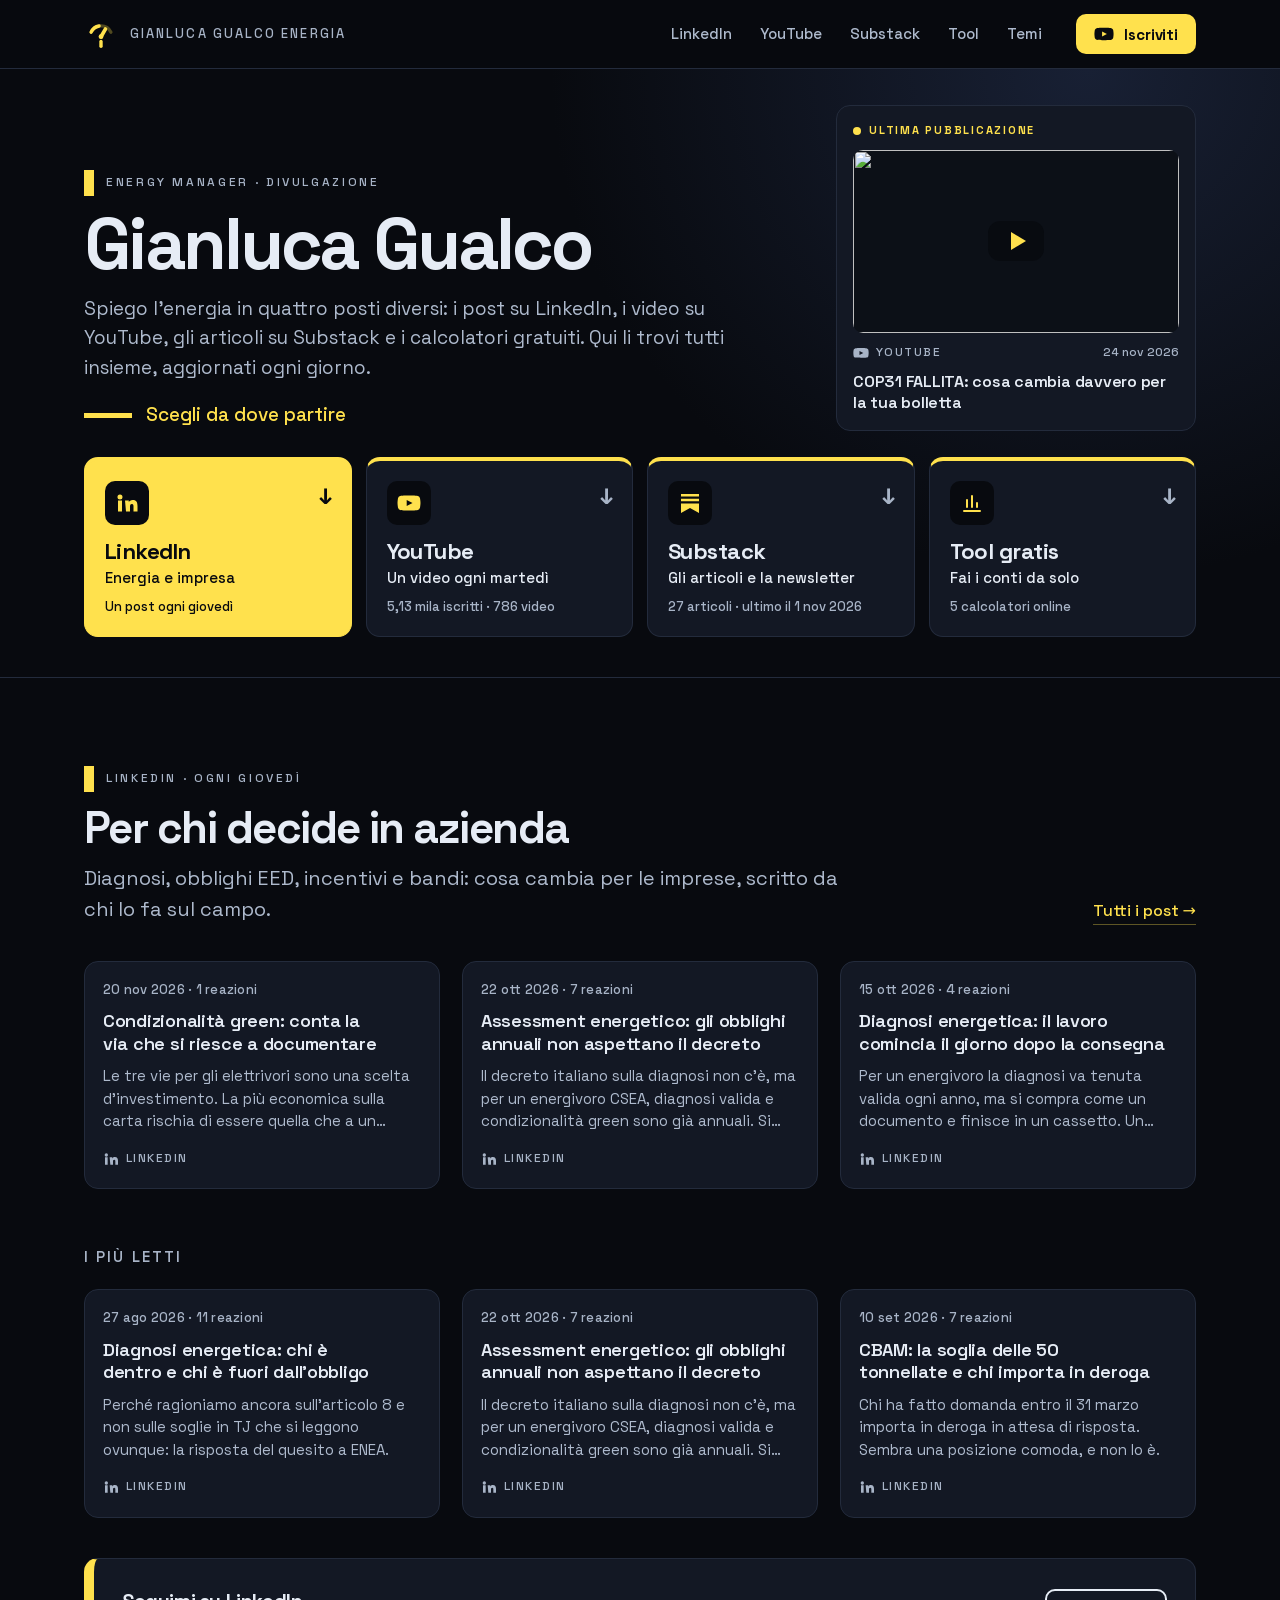
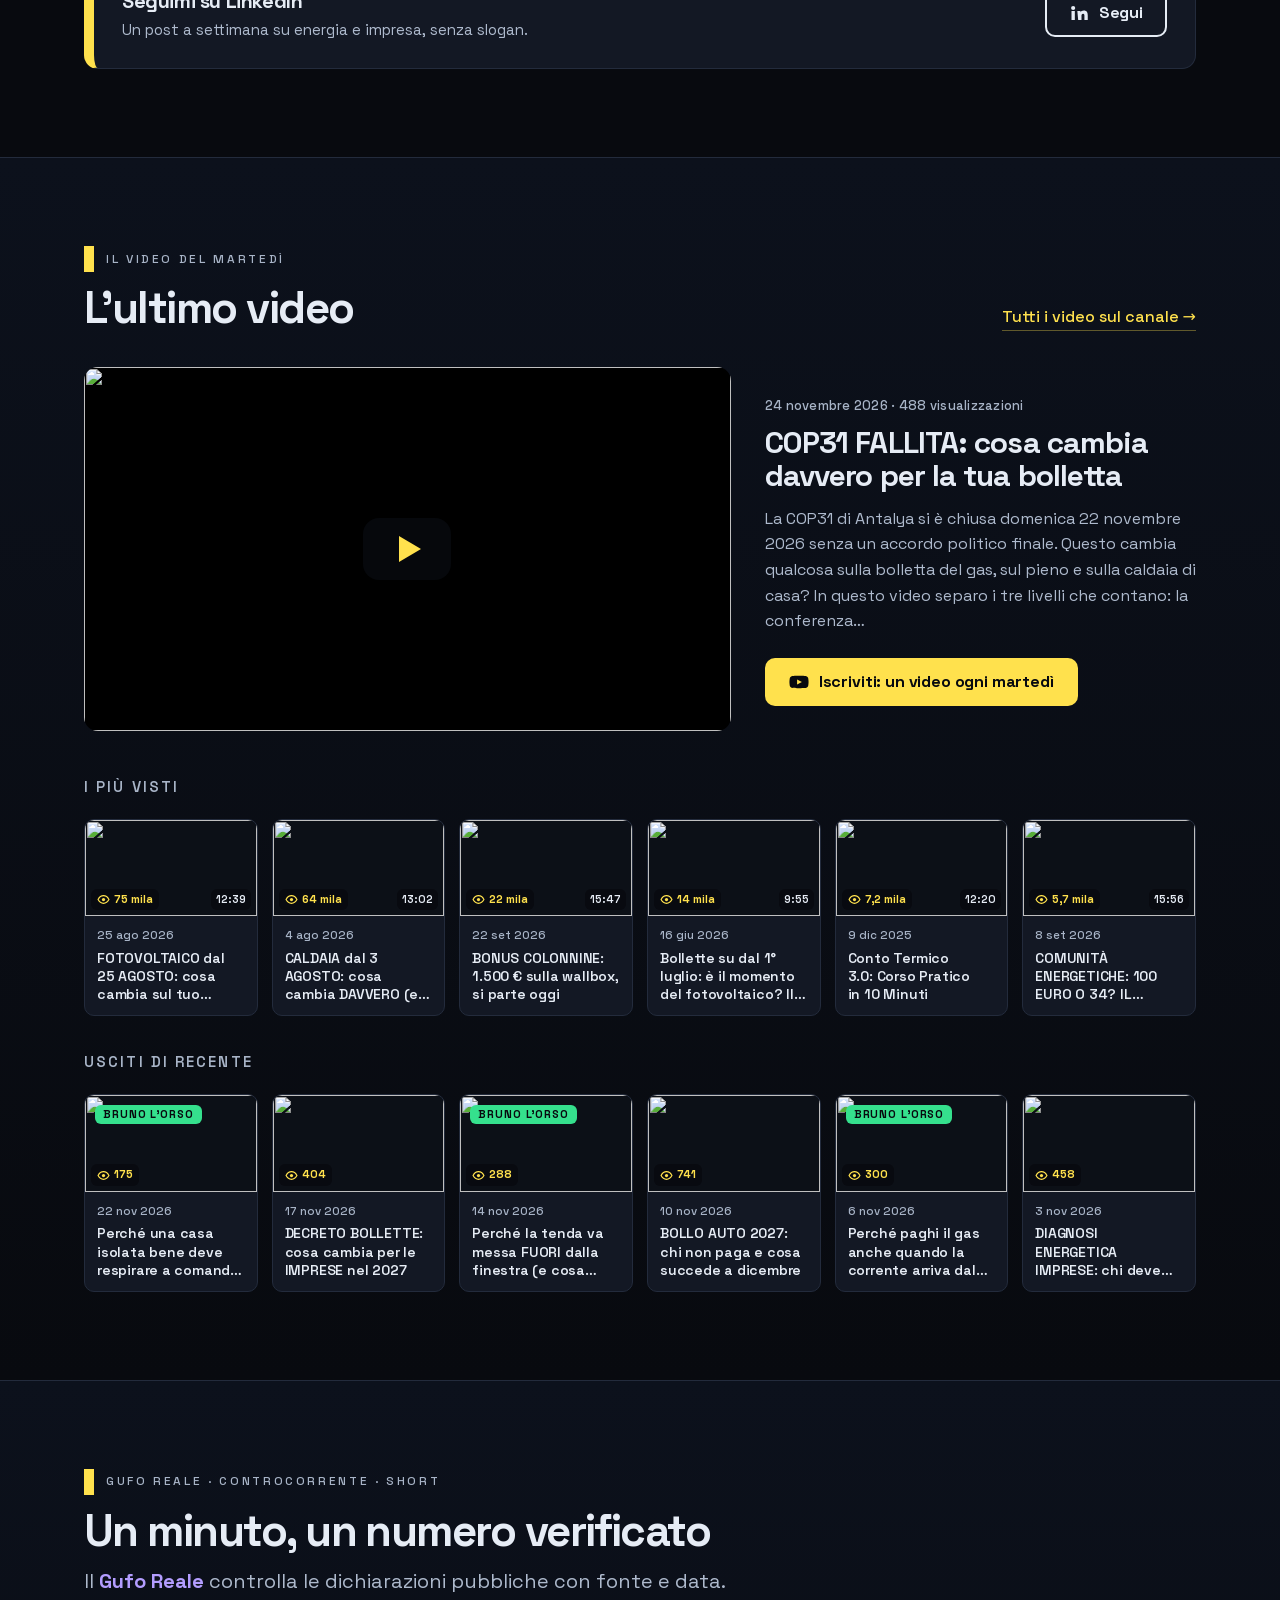
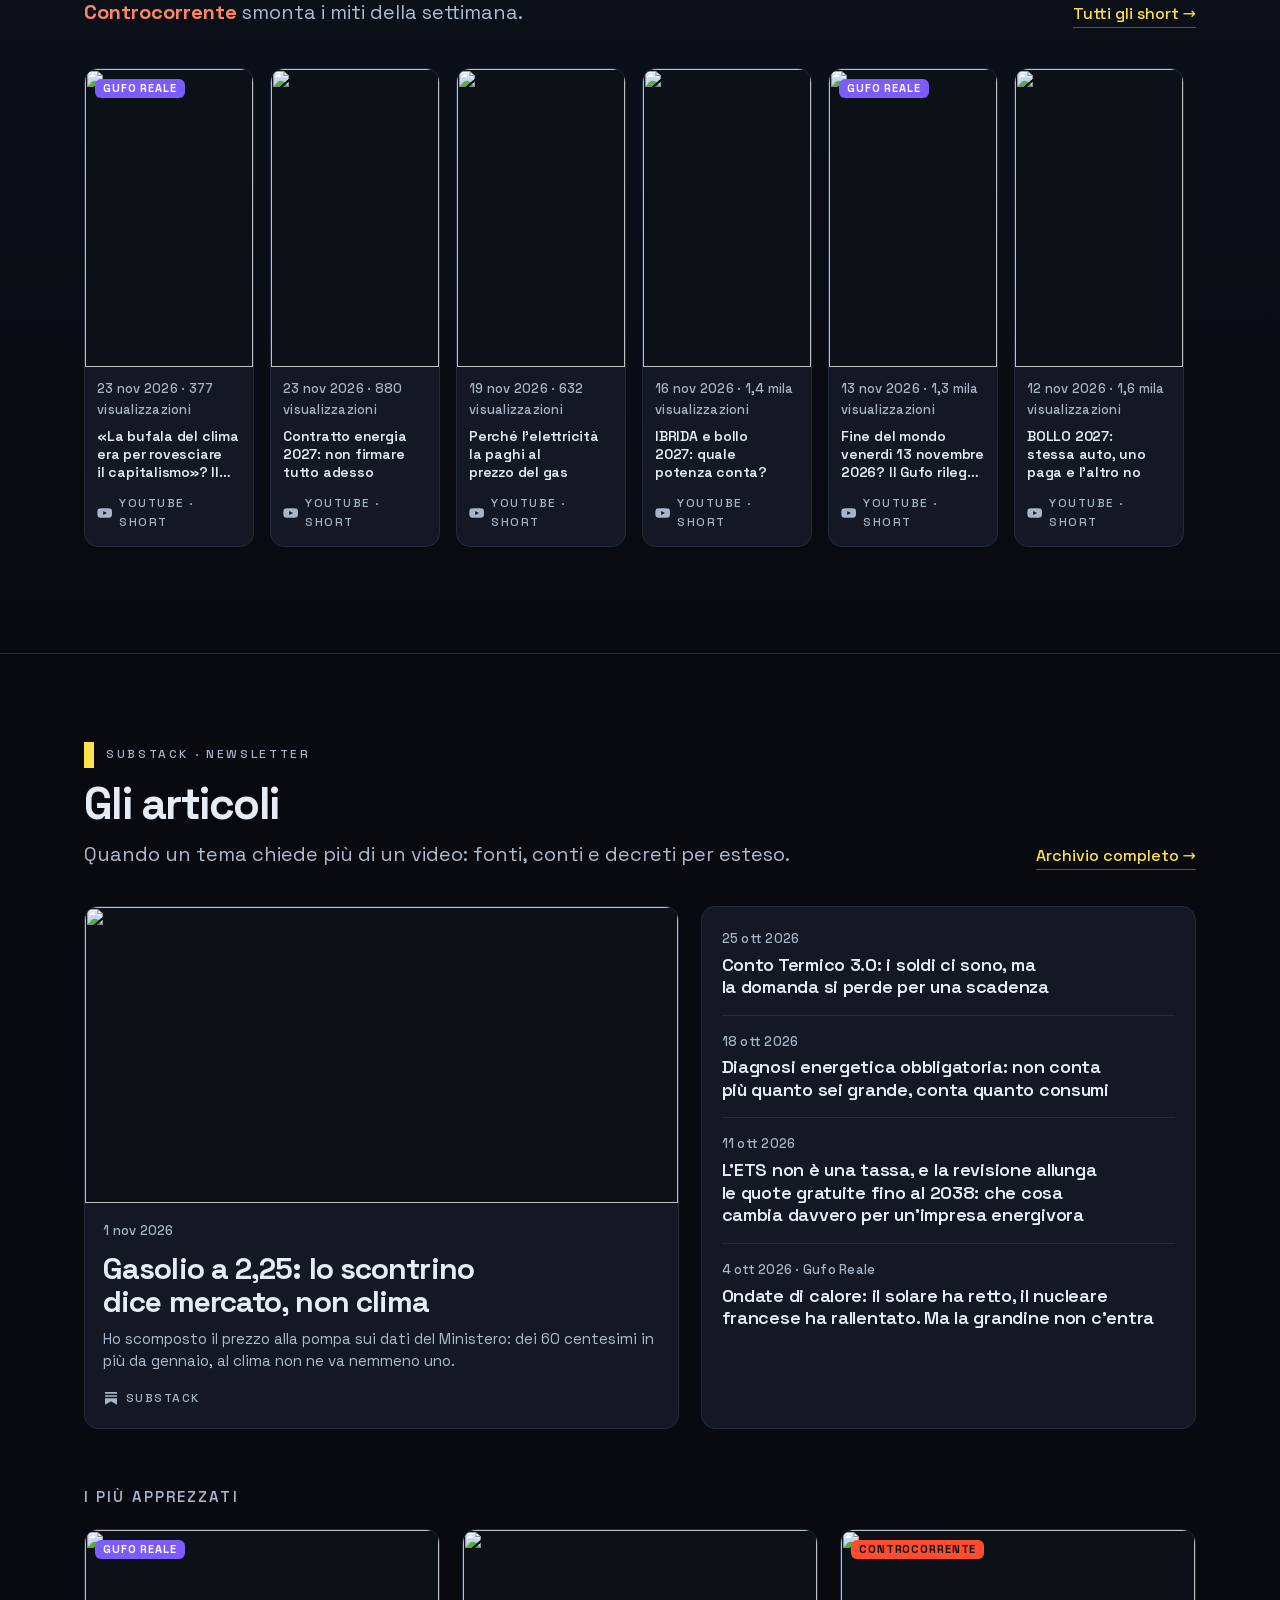
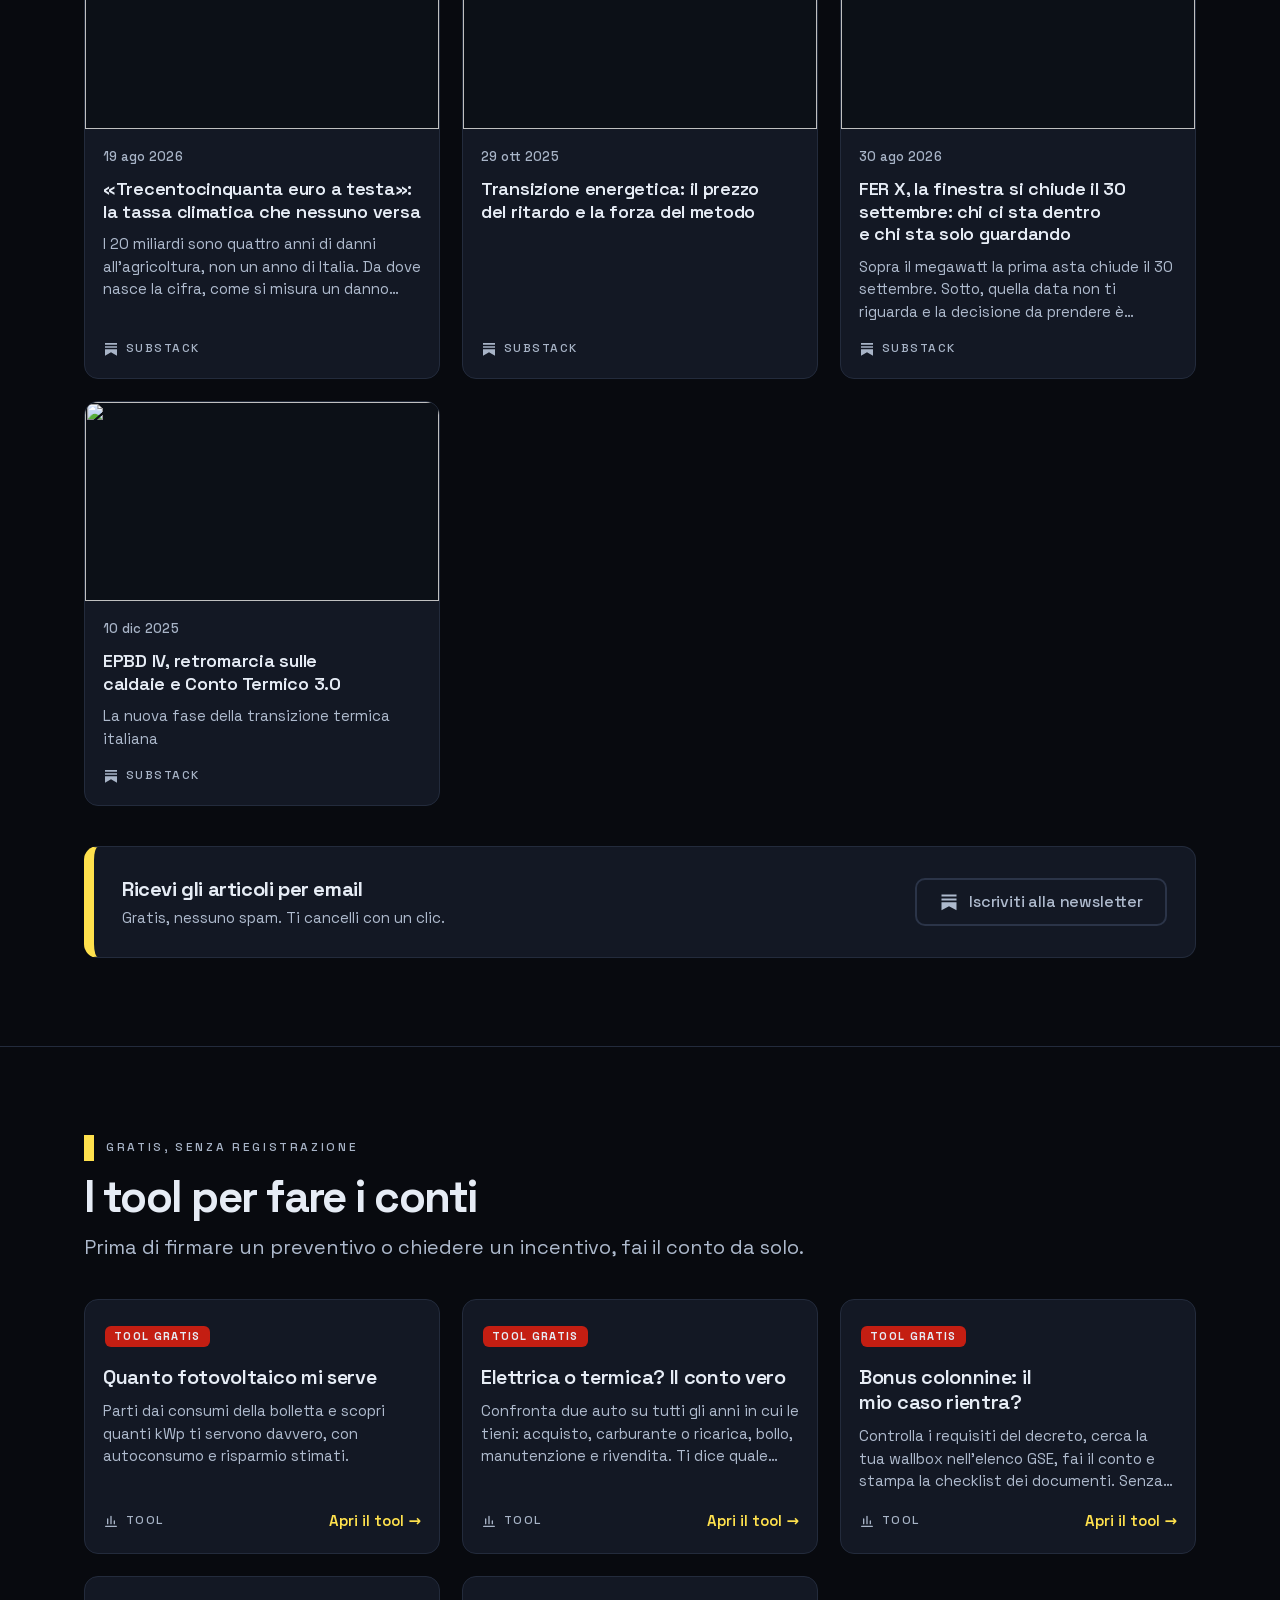
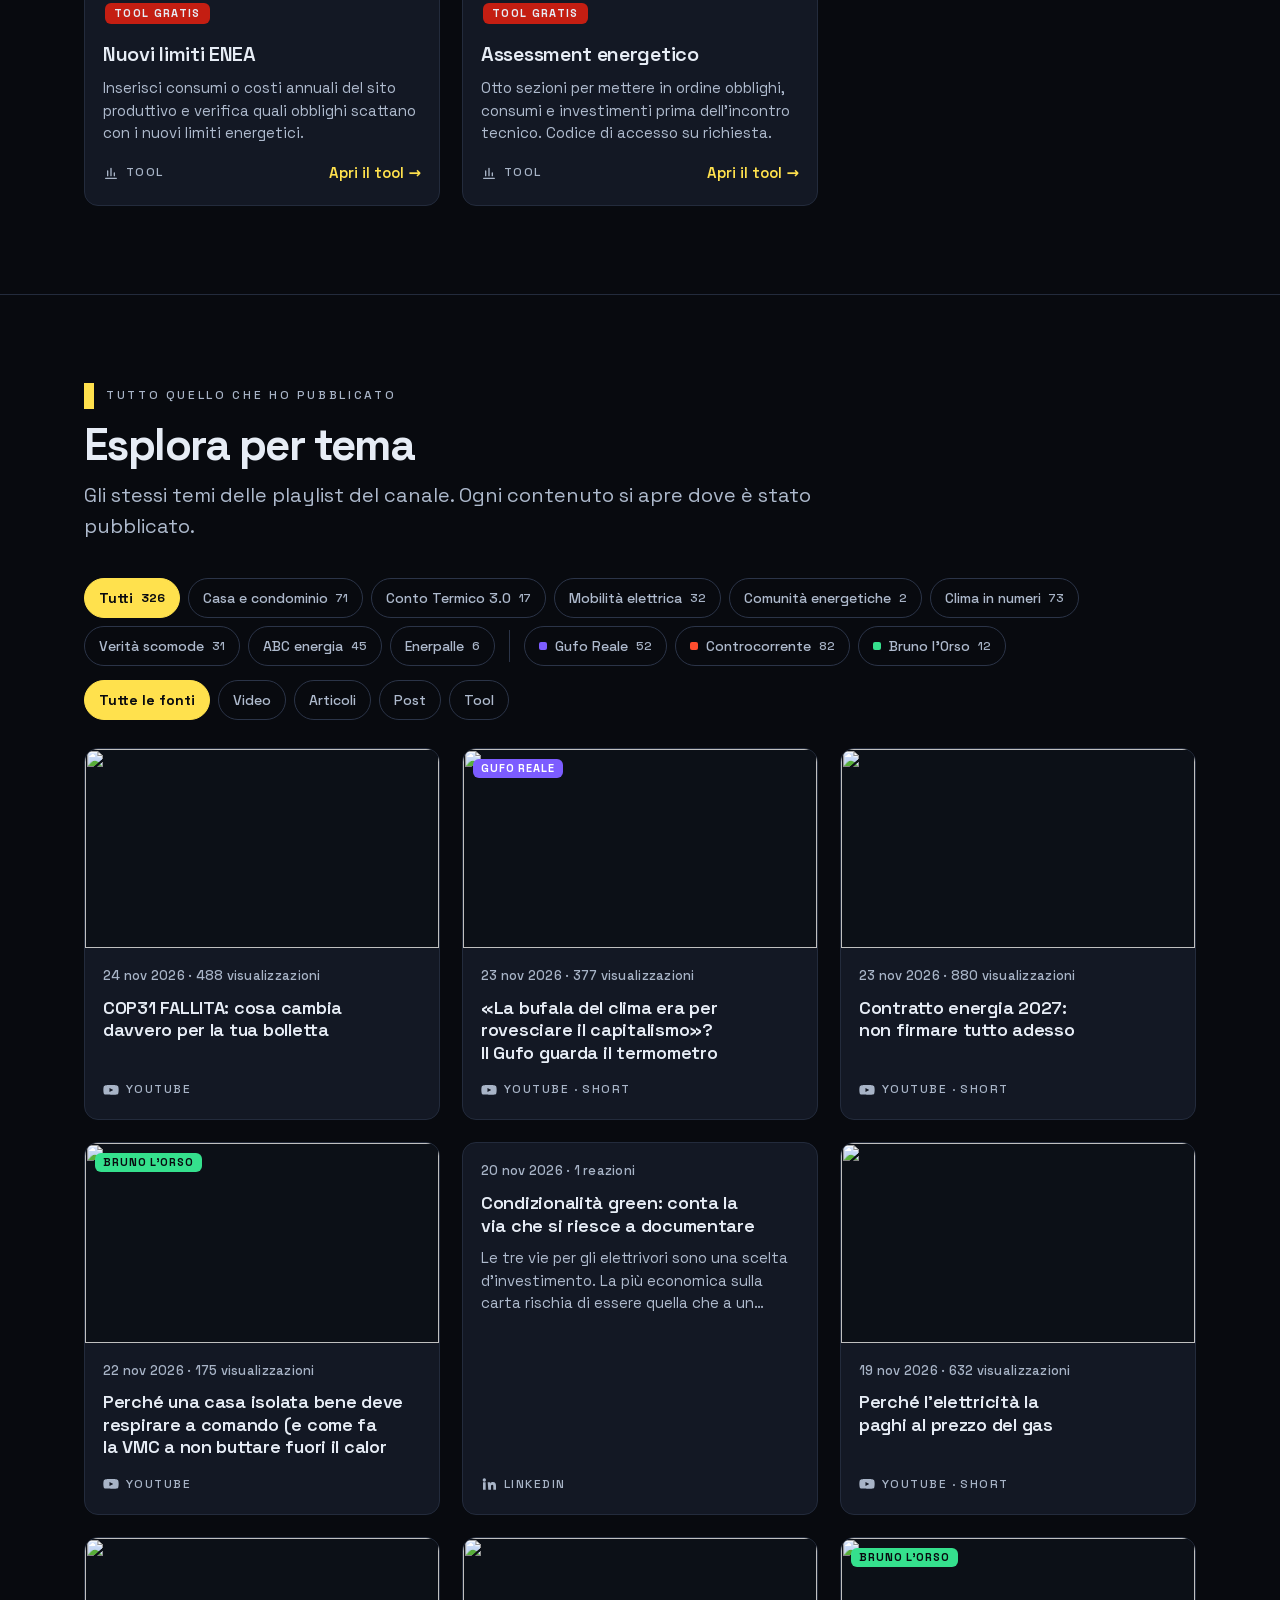
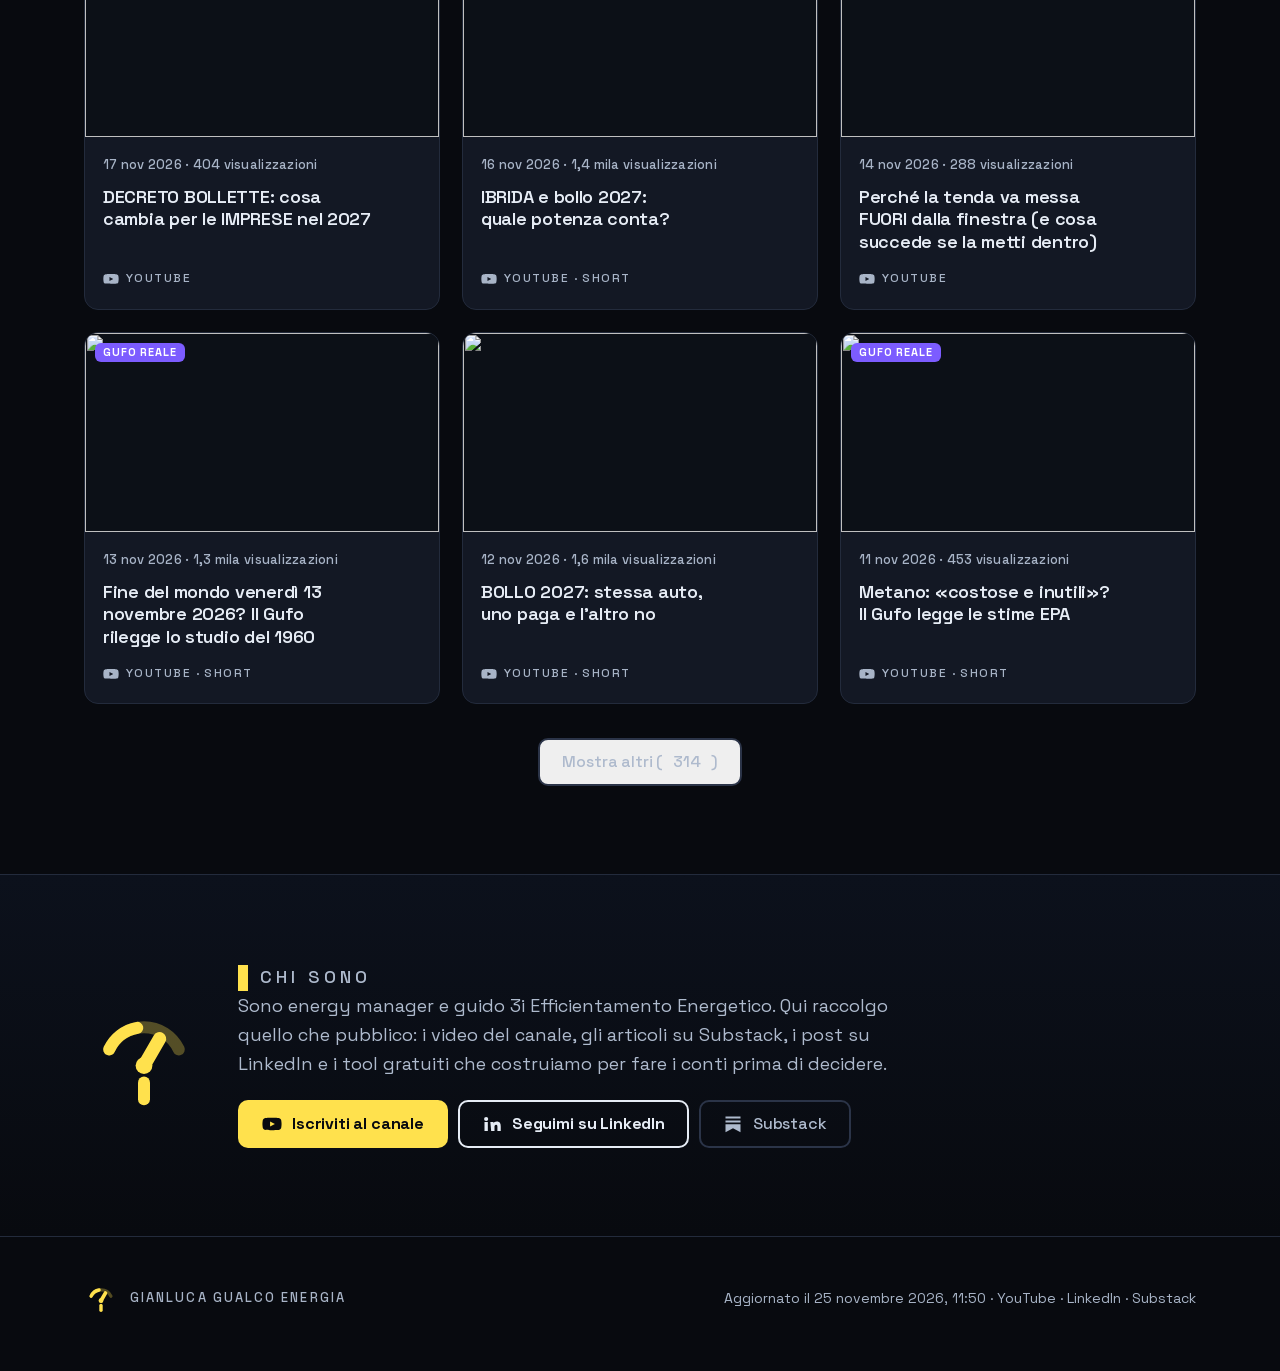
==== commit 6bfbdce5: "Aggiornamento automatico 2026-11-25" ====
--- a/docs/index.html
+++ b/docs/index.html
@@ -309,9 +309,9 @@
     <p class="intro">Spiego l'energia in quattro posti diversi: i post su LinkedIn, i video su YouTube, gli articoli su Substack e i calcolatori gratuiti. Qui li trovi tutti insieme, aggiornati ogni giorno.</p>
     <p class="riga">Scegli da dove partire</p>
   </div>
-  <a class="ultima" href="https://www.youtube.com/shorts/k0PA5s5j99w" target="_blank" rel="noopener"><span class="ul-k"><i></i>Ultima pubblicazione</span><div class="ul-img"><img src="https://i.ytimg.com/vi/k0PA5s5j99w/hqdefault.jpg" alt="" fetchpriority="high"><span class=play></span></div><span class="ul-m"><span class="fonte"><svg viewBox="0 0 24 24" aria-hidden="true"><path fill="currentColor" d="M23 7.2a3 3 0 0 0-2.1-2.1C19 4.6 12 4.6 12 4.6s-7 0-8.9.5A3 3 0 0 0 1 7.2 31 31 0 0 0 .5 12a31 31 0 0 0 .5 4.8 3 3 0 0 0 2.1 2.1c1.9.5 8.9.5 8.9.5s7 0 8.9-.5a3 3 0 0 0 2.1-2.1 31 31 0 0 0 .5-4.8 31 31 0 0 0-.5-4.8ZM9.7 15.1V8.9l5.8 3.1-5.8 3.1Z"/></svg>YouTube</span><span>23 nov 2026</span></span><b>«La bufala del clima era per rovesciare il capitalismo»? Il Gufo guarda il termometro</b></a>
+  <a class="ultima" href="https://www.youtube.com/watch?v=nXc3joOYNlE" target="_blank" rel="noopener"><span class="ul-k"><i></i>Ultima pubblicazione</span><div class="ul-img"><img src="https://i.ytimg.com/vi/nXc3joOYNlE/sddefault.jpg" alt="" fetchpriority="high"><span class=play></span></div><span class="ul-m"><span class="fonte"><svg viewBox="0 0 24 24" aria-hidden="true"><path fill="currentColor" d="M23 7.2a3 3 0 0 0-2.1-2.1C19 4.6 12 4.6 12 4.6s-7 0-8.9.5A3 3 0 0 0 1 7.2 31 31 0 0 0 .5 12a31 31 0 0 0 .5 4.8 3 3 0 0 0 2.1 2.1c1.9.5 8.9.5 8.9.5s7 0 8.9-.5a3 3 0 0 0 2.1-2.1 31 31 0 0 0 .5-4.8 31 31 0 0 0-.5-4.8ZM9.7 15.1V8.9l5.8 3.1-5.8 3.1Z"/></svg>YouTube</span><span>24 nov 2026</span></span><b>COP31 FALLITA: cosa cambia davvero per la tua bolletta</b></a>
 </div>
-<nav class="tiles" aria-label="Vai ai contenuti"><a class="tile tile-linkedin" href="#linkedin"><span class="ic"><svg viewBox="0 0 24 24" aria-hidden="true"><path fill="currentColor" d="M4.98 3.5a2.5 2.5 0 1 1 0 5 2.5 2.5 0 0 1 0-5ZM3 9.5h4v11H3zm7 0h3.8v1.6h.1c.5-1 1.8-2 3.8-2 4 0 4.8 2.6 4.8 6v5.4h-4v-4.8c0-1.2 0-2.7-1.6-2.7s-1.9 1.3-1.9 2.6v4.9h-4z"/></svg></span><span class="tt"><b>LinkedIn</b><span>Energia e impresa</span><small>Un post ogni giovedì</small></span><span class="giu" aria-hidden="true">↓</span></a><a class="tile tile-youtube" href="#video"><span class="ic"><svg viewBox="0 0 24 24" aria-hidden="true"><path fill="currentColor" d="M23 7.2a3 3 0 0 0-2.1-2.1C19 4.6 12 4.6 12 4.6s-7 0-8.9.5A3 3 0 0 0 1 7.2 31 31 0 0 0 .5 12a31 31 0 0 0 .5 4.8 3 3 0 0 0 2.1 2.1c1.9.5 8.9.5 8.9.5s7 0 8.9-.5a3 3 0 0 0 2.1-2.1 31 31 0 0 0 .5-4.8 31 31 0 0 0-.5-4.8ZM9.7 15.1V8.9l5.8 3.1-5.8 3.1Z"/></svg></span><span class="tt"><b>YouTube</b><span>Un video ogni martedì</span><small>5,12 mila iscritti · 786 video</small></span><span class="giu" aria-hidden="true">↓</span></a><a class="tile tile-substack" href="#articoli"><span class="ic"><svg viewBox="0 0 24 24" aria-hidden="true"><path fill="currentColor" d="M3 3h18v2.5H3zm0 4.7h18v2.5H3zM3 12.4h18V22l-9-5-9 5z"/></svg></span><span class="tt"><b>Substack</b><span>Gli articoli e la newsletter</span><small>27 articoli · ultimo il 1 nov 2026</small></span><span class="giu" aria-hidden="true">↓</span></a><a class="tile tile-tool" href="#tool"><span class="ic"><svg viewBox="0 0 24 24" aria-hidden="true"><path fill="none" stroke="currentColor" stroke-width="2" stroke-linecap="round" d="M4 20h16M7 16V9m5 7V5m5 11v-4"/></svg></span><span class="tt"><b>Tool gratis</b><span>Fai i conti da solo</span><small>5 calcolatori online</small></span><span class="giu" aria-hidden="true">↓</span></a></nav>
+<nav class="tiles" aria-label="Vai ai contenuti"><a class="tile tile-linkedin" href="#linkedin"><span class="ic"><svg viewBox="0 0 24 24" aria-hidden="true"><path fill="currentColor" d="M4.98 3.5a2.5 2.5 0 1 1 0 5 2.5 2.5 0 0 1 0-5ZM3 9.5h4v11H3zm7 0h3.8v1.6h.1c.5-1 1.8-2 3.8-2 4 0 4.8 2.6 4.8 6v5.4h-4v-4.8c0-1.2 0-2.7-1.6-2.7s-1.9 1.3-1.9 2.6v4.9h-4z"/></svg></span><span class="tt"><b>LinkedIn</b><span>Energia e impresa</span><small>Un post ogni giovedì</small></span><span class="giu" aria-hidden="true">↓</span></a><a class="tile tile-youtube" href="#video"><span class="ic"><svg viewBox="0 0 24 24" aria-hidden="true"><path fill="currentColor" d="M23 7.2a3 3 0 0 0-2.1-2.1C19 4.6 12 4.6 12 4.6s-7 0-8.9.5A3 3 0 0 0 1 7.2 31 31 0 0 0 .5 12a31 31 0 0 0 .5 4.8 3 3 0 0 0 2.1 2.1c1.9.5 8.9.5 8.9.5s7 0 8.9-.5a3 3 0 0 0 2.1-2.1 31 31 0 0 0 .5-4.8 31 31 0 0 0-.5-4.8ZM9.7 15.1V8.9l5.8 3.1-5.8 3.1Z"/></svg></span><span class="tt"><b>YouTube</b><span>Un video ogni martedì</span><small>5,13 mila iscritti · 786 video</small></span><span class="giu" aria-hidden="true">↓</span></a><a class="tile tile-substack" href="#articoli"><span class="ic"><svg viewBox="0 0 24 24" aria-hidden="true"><path fill="currentColor" d="M3 3h18v2.5H3zm0 4.7h18v2.5H3zM3 12.4h18V22l-9-5-9 5z"/></svg></span><span class="tt"><b>Substack</b><span>Gli articoli e la newsletter</span><small>27 articoli · ultimo il 1 nov 2026</small></span><span class="giu" aria-hidden="true">↓</span></a><a class="tile tile-tool" href="#tool"><span class="ic"><svg viewBox="0 0 24 24" aria-hidden="true"><path fill="none" stroke="currentColor" stroke-width="2" stroke-linecap="round" d="M4 20h16M7 16V9m5 7V5m5 11v-4"/></svg></span><span class="tt"><b>Tool gratis</b><span>Fai i conti da solo</span><small>5 calcolatori online</small></span><span class="giu" aria-hidden="true">↓</span></a></nav>
 </div></header>
 <main>
 <section class="sez" id="linkedin"><div class="wrap">
@@ -327,20 +327,20 @@
 <a class="link" href="https://www.youtube.com/@gianlucagualcoenergia/videos" target="_blank" rel="noopener">Tutti i video sul canale →</a></div>
 <div class="ultimo">
   <button class="lite" data-id="nXc3joOYNlE" aria-label="Guarda: COP31 FALLITA: cosa cambia davvero per la tua bolletta"><img src="https://i.ytimg.com/vi/nXc3joOYNlE/sddefault.jpg" alt="" fetchpriority="high"><span class="play"></span></button>
-  <div><span class="meta">22 novembre 2026</span><h3 style="margin-top:8px">COP31 FALLITA: cosa cambia davvero per la tua bolletta</h3>
+  <div><span class="meta">24 novembre 2026 · 488 visualizzazioni</span><h3 style="margin-top:8px">COP31 FALLITA: cosa cambia davvero per la tua bolletta</h3>
   <p>La COP31 di Antalya si è chiusa domenica 22 novembre 2026 senza un accordo politico finale. Questo cambia qualcosa sulla bolletta del gas, sul pieno e sulla caldaia di casa? In questo video separo i tre livelli che contano: la conferenza…</p>
   <div class="cta"><a class="btn btn-yt" href="https://www.youtube.com/@gianlucagualcoenergia?sub_confirmation=1" target="_blank" rel="noopener"><svg viewBox="0 0 24 24" aria-hidden="true"><path fill="currentColor" d="M23 7.2a3 3 0 0 0-2.1-2.1C19 4.6 12 4.6 12 4.6s-7 0-8.9.5A3 3 0 0 0 1 7.2 31 31 0 0 0 .5 12a31 31 0 0 0 .5 4.8 3 3 0 0 0 2.1 2.1c1.9.5 8.9.5 8.9.5s7 0 8.9-.5a3 3 0 0 0 2.1-2.1 31 31 0 0 0 .5-4.8 31 31 0 0 0-.5-4.8ZM9.7 15.1V8.9l5.8 3.1-5.8 3.1Z"/></svg>Iscriviti: un video ogni martedì</a></div></div>
 </div>
 <p class="sotto" style="margin-top:44px">I più visti</p>
 <div class="riga6"><article class="card mini" data-fonte="youtube" data-f="casa"><div class="img"><img src="https://i.ytimg.com/vi/BeeOFXRnG1g/hqdefault.jpg" alt="" loading="lazy" decoding="async"><span class=durata>12:39</span><span class="vis"><svg viewBox="0 0 24 24" aria-label="visualizzazioni"><path fill="none" stroke="currentColor" stroke-width="2.2" d="M2 12s3.6-7 10-7 10 7 10 7-3.6 7-10 7S2 12 2 12Z"/><circle cx="12" cy="12" r="3" fill="currentColor"/></svg>75 mila</span></div><div class="corpo"><span class="meta">25 ago 2026</span><h3><a class="tutta" href="https://www.youtube.com/watch?v=BeeOFXRnG1g" target="_blank" rel="noopener">FOTOVOLTAICO dal 25 AGOSTO: cosa cambia sul tuo TETTO</a></h3><div class="piede"><span class="fonte"><svg viewBox="0 0 24 24" aria-hidden="true"><path fill="currentColor" d="M23 7.2a3 3 0 0 0-2.1-2.1C19 4.6 12 4.6 12 4.6s-7 0-8.9.5A3 3 0 0 0 1 7.2 31 31 0 0 0 .5 12a31 31 0 0 0 .5 4.8 3 3 0 0 0 2.1 2.1c1.9.5 8.9.5 8.9.5s7 0 8.9-.5a3 3 0 0 0 2.1-2.1 31 31 0 0 0 .5-4.8 31 31 0 0 0-.5-4.8ZM9.7 15.1V8.9l5.8 3.1-5.8 3.1Z"/></svg>YouTube</span></div></div></article><article class="card mini" data-fonte="youtube" data-f="casa"><div class="img"><img src="https://i.ytimg.com/vi/icZ8hrcy-WU/hqdefault.jpg" alt="" loading="lazy" decoding="async"><span class=durata>13:02</span><span class="vis"><svg viewBox="0 0 24 24" aria-label="visualizzazioni"><path fill="none" stroke="currentColor" stroke-width="2.2" d="M2 12s3.6-7 10-7 10 7 10 7-3.6 7-10 7S2 12 2 12Z"/><circle cx="12" cy="12" r="3" fill="currentColor"/></svg>64 mila</span></div><div class="corpo"><span class="meta">4 ago 2026</span><h3><a class="tutta" href="https://www.youtube.com/watch?v=icZ8hrcy-WU" target="_blank" rel="noopener">CALDAIA dal 3 AGOSTO: cosa cambia DAVVERO (e la data che conta non è quella che pensi)</a></h3><div class="piede"><span class="fonte"><svg viewBox="0 0 24 24" aria-hidden="true"><path fill="currentColor" d="M23 7.2a3 3 0 0 0-2.1-2.1C19 4.6 12 4.6 12 4.6s-7 0-8.9.5A3 3 0 0 0 1 7.2 31 31 0 0 0 .5 12a31 31 0 0 0 .5 4.8 3 3 0 0 0 2.1 2.1c1.9.5 8.9.5 8.9.5s7 0 8.9-.5a3 3 0 0 0 2.1-2.1 31 31 0 0 0 .5-4.8 31 31 0 0 0-.5-4.8ZM9.7 15.1V8.9l5.8 3.1-5.8 3.1Z"/></svg>YouTube</span></div></div></article><article class="card mini" data-fonte="youtube" data-f="casa mobilita"><div class="img"><img src="https://i.ytimg.com/vi/9DoGftedXZk/hqdefault.jpg" alt="" loading="lazy" decoding="async"><span class=durata>15:47</span><span class="vis"><svg viewBox="0 0 24 24" aria-label="visualizzazioni"><path fill="none" stroke="currentColor" stroke-width="2.2" d="M2 12s3.6-7 10-7 10 7 10 7-3.6 7-10 7S2 12 2 12Z"/><circle cx="12" cy="12" r="3" fill="currentColor"/></svg>22 mila</span></div><div class="corpo"><span class="meta">22 set 2026</span><h3><a class="tutta" href="https://www.youtube.com/watch?v=9DoGftedXZk" target="_blank" rel="noopener">BONUS COLONNINE: 1.500 € sulla wallbox, si parte oggi</a></h3><div class="piede"><span class="fonte"><svg viewBox="0 0 24 24" aria-hidden="true"><path fill="currentColor" d="M23 7.2a3 3 0 0 0-2.1-2.1C19 4.6 12 4.6 12 4.6s-7 0-8.9.5A3 3 0 0 0 1 7.2 31 31 0 0 0 .5 12a31 31 0 0 0 .5 4.8 3 3 0 0 0 2.1 2.1c1.9.5 8.9.5 8.9.5s7 0 8.9-.5a3 3 0 0 0 2.1-2.1 31 31 0 0 0 .5-4.8 31 31 0 0 0-.5-4.8ZM9.7 15.1V8.9l5.8 3.1-5.8 3.1Z"/></svg>YouTube</span></div></div></article><article class="card mini" data-fonte="youtube" data-f="casa"><div class="img"><img src="https://i.ytimg.com/vi/wcehj3d_3js/hqdefault.jpg" alt="" loading="lazy" decoding="async"><span class=durata>9:55</span><span class="vis"><svg viewBox="0 0 24 24" aria-label="visualizzazioni"><path fill="none" stroke="currentColor" stroke-width="2.2" d="M2 12s3.6-7 10-7 10 7 10 7-3.6 7-10 7S2 12 2 12Z"/><circle cx="12" cy="12" r="3" fill="currentColor"/></svg>14 mila</span></div><div class="corpo"><span class="meta">16 giu 2026</span><h3><a class="tutta" href="https://www.youtube.com/watch?v=wcehj3d_3js" target="_blank" rel="noopener">Bollette su dal 1° luglio: è il momento del fotovoltaico? Il calcolo onesto sul rientro nel 2026</a></h3><div class="piede"><span class="fonte"><svg viewBox="0 0 24 24" aria-hidden="true"><path fill="currentColor" d="M23 7.2a3 3 0 0 0-2.1-2.1C19 4.6 12 4.6 12 4.6s-7 0-8.9.5A3 3 0 0 0 1 7.2 31 31 0 0 0 .5 12a31 31 0 0 0 .5 4.8 3 3 0 0 0 2.1 2.1c1.9.5 8.9.5 8.9.5s7 0 8.9-.5a3 3 0 0 0 2.1-2.1 31 31 0 0 0 .5-4.8 31 31 0 0 0-.5-4.8ZM9.7 15.1V8.9l5.8 3.1-5.8 3.1Z"/></svg>YouTube</span></div></div></article><article class="card mini" data-fonte="youtube" data-f="casa"><div class="img"><img src="https://i.ytimg.com/vi/gJvAhW7yfgo/hqdefault.jpg" alt="" loading="lazy" decoding="async"><span class=durata>12:20</span><span class="vis"><svg viewBox="0 0 24 24" aria-label="visualizzazioni"><path fill="none" stroke="currentColor" stroke-width="2.2" d="M2 12s3.6-7 10-7 10 7 10 7-3.6 7-10 7S2 12 2 12Z"/><circle cx="12" cy="12" r="3" fill="currentColor"/></svg>7,2 mila</span></div><div class="corpo"><span class="meta">9 dic 2025</span><h3><a class="tutta" href="https://www.youtube.com/watch?v=gJvAhW7yfgo" target="_blank" rel="noopener">Conto Termico 3.0: Corso Pratico in 10 Minuti</a></h3><div class="piede"><span class="fonte"><svg viewBox="0 0 24 24" aria-hidden="true"><path fill="currentColor" d="M23 7.2a3 3 0 0 0-2.1-2.1C19 4.6 12 4.6 12 4.6s-7 0-8.9.5A3 3 0 0 0 1 7.2 31 31 0 0 0 .5 12a31 31 0 0 0 .5 4.8 3 3 0 0 0 2.1 2.1c1.9.5 8.9.5 8.9.5s7 0 8.9-.5a3 3 0 0 0 2.1-2.1 31 31 0 0 0 .5-4.8 31 31 0 0 0-.5-4.8ZM9.7 15.1V8.9l5.8 3.1-5.8 3.1Z"/></svg>YouTube</span></div></div></article><article class="card mini" data-fonte="youtube" data-f="casa cer abc"><div class="img"><img src="https://i.ytimg.com/vi/LqTONLwefP4/hqdefault.jpg" alt="" loading="lazy" decoding="async"><span class=durata>15:56</span><span class="vis"><svg viewBox="0 0 24 24" aria-label="visualizzazioni"><path fill="none" stroke="currentColor" stroke-width="2.2" d="M2 12s3.6-7 10-7 10 7 10 7-3.6 7-10 7S2 12 2 12Z"/><circle cx="12" cy="12" r="3" fill="currentColor"/></svg>5,7 mila</span></div><div class="corpo"><span class="meta">8 set 2026</span><h3><a class="tutta" href="https://www.youtube.com/watch?v=LqTONLwefP4" target="_blank" rel="noopener">COMUNITÀ ENERGETICHE: 100 EURO O 34? IL CONTO VERO</a></h3><div class="piede"><span class="fonte"><svg viewBox="0 0 24 24" aria-hidden="true"><path fill="currentColor" d="M23 7.2a3 3 0 0 0-2.1-2.1C19 4.6 12 4.6 12 4.6s-7 0-8.9.5A3 3 0 0 0 1 7.2 31 31 0 0 0 .5 12a31 31 0 0 0 .5 4.8 3 3 0 0 0 2.1 2.1c1.9.5 8.9.5 8.9.5s7 0 8.9-.5a3 3 0 0 0 2.1-2.1 31 31 0 0 0 .5-4.8 31 31 0 0 0-.5-4.8ZM9.7 15.1V8.9l5.8 3.1-5.8 3.1Z"/></svg>YouTube</span></div></div></article></div>
 <p class="sotto" style="margin-top:34px">Usciti di recente</p>
-<div class="riga6"><article class="card mini" data-fonte="youtube" data-f="casa orso"><div class="img"><img src="https://i.ytimg.com/vi/KllgWhPTtIA/hqdefault.jpg" alt="" loading="lazy" decoding="async"><span class="rub rub-orso">Bruno l&#x27;Orso</span><span class="vis"><svg viewBox="0 0 24 24" aria-label="visualizzazioni"><path fill="none" stroke="currentColor" stroke-width="2.2" d="M2 12s3.6-7 10-7 10 7 10 7-3.6 7-10 7S2 12 2 12Z"/><circle cx="12" cy="12" r="3" fill="currentColor"/></svg>162</span></div><div class="corpo"><span class="meta">22 nov 2026</span><h3><a class="tutta" href="https://www.youtube.com/watch?v=KllgWhPTtIA" target="_blank" rel="noopener">Perché una casa isolata bene deve respirare a comando (e come fa la VMC a non buttare fuori il calor</a></h3><div class="piede"><span class="fonte"><svg viewBox="0 0 24 24" aria-hidden="true"><path fill="currentColor" d="M23 7.2a3 3 0 0 0-2.1-2.1C19 4.6 12 4.6 12 4.6s-7 0-8.9.5A3 3 0 0 0 1 7.2 31 31 0 0 0 .5 12a31 31 0 0 0 .5 4.8 3 3 0 0 0 2.1 2.1c1.9.5 8.9.5 8.9.5s7 0 8.9-.5a3 3 0 0 0 2.1-2.1 31 31 0 0 0 .5-4.8 31 31 0 0 0-.5-4.8ZM9.7 15.1V8.9l5.8 3.1-5.8 3.1Z"/></svg>YouTube</span></div></div></article><article class="card mini" data-fonte="youtube" data-f="abc"><div class="img"><img src="https://i.ytimg.com/vi/tWQtbXDk1Fc/hqdefault.jpg" alt="" loading="lazy" decoding="async"><span class="vis"><svg viewBox="0 0 24 24" aria-label="visualizzazioni"><path fill="none" stroke="currentColor" stroke-width="2.2" d="M2 12s3.6-7 10-7 10 7 10 7-3.6 7-10 7S2 12 2 12Z"/><circle cx="12" cy="12" r="3" fill="currentColor"/></svg>391</span></div><div class="corpo"><span class="meta">17 nov 2026</span><h3><a class="tutta" href="https://www.youtube.com/watch?v=tWQtbXDk1Fc" target="_blank" rel="noopener">DECRETO BOLLETTE: cosa cambia per le IMPRESE nel 2027</a></h3><div class="piede"><span class="fonte"><svg viewBox="0 0 24 24" aria-hidden="true"><path fill="currentColor" d="M23 7.2a3 3 0 0 0-2.1-2.1C19 4.6 12 4.6 12 4.6s-7 0-8.9.5A3 3 0 0 0 1 7.2 31 31 0 0 0 .5 12a31 31 0 0 0 .5 4.8 3 3 0 0 0 2.1 2.1c1.9.5 8.9.5 8.9.5s7 0 8.9-.5a3 3 0 0 0 2.1-2.1 31 31 0 0 0 .5-4.8 31 31 0 0 0-.5-4.8ZM9.7 15.1V8.9l5.8 3.1-5.8 3.1Z"/></svg>YouTube</span></div></div></article><article class="card mini" data-fonte="youtube" data-f="orso"><div class="img"><img src="https://i.ytimg.com/vi/pjyiELKyN2k/hqdefault.jpg" alt="" loading="lazy" decoding="async"><span class="rub rub-orso">Bruno l&#x27;Orso</span><span class="vis"><svg viewBox="0 0 24 24" aria-label="visualizzazioni"><path fill="none" stroke="currentColor" stroke-width="2.2" d="M2 12s3.6-7 10-7 10 7 10 7-3.6 7-10 7S2 12 2 12Z"/><circle cx="12" cy="12" r="3" fill="currentColor"/></svg>286</span></div><div class="corpo"><span class="meta">14 nov 2026</span><h3><a class="tutta" href="https://www.youtube.com/watch?v=pjyiELKyN2k" target="_blank" rel="noopener">Perché la tenda va messa FUORI dalla finestra (e cosa succede se la metti dentro)</a></h3><div class="piede"><span class="fonte"><svg viewBox="0 0 24 24" aria-hidden="true"><path fill="currentColor" d="M23 7.2a3 3 0 0 0-2.1-2.1C19 4.6 12 4.6 12 4.6s-7 0-8.9.5A3 3 0 0 0 1 7.2 31 31 0 0 0 .5 12a31 31 0 0 0 .5 4.8 3 3 0 0 0 2.1 2.1c1.9.5 8.9.5 8.9.5s7 0 8.9-.5a3 3 0 0 0 2.1-2.1 31 31 0 0 0 .5-4.8 31 31 0 0 0-.5-4.8ZM9.7 15.1V8.9l5.8 3.1-5.8 3.1Z"/></svg>YouTube</span></div></div></article><article class="card mini" data-fonte="youtube" data-f="mobilita"><div class="img"><img src="https://i.ytimg.com/vi/_lPKWrIH-Wk/hqdefault.jpg" alt="" loading="lazy" decoding="async"><span class="vis"><svg viewBox="0 0 24 24" aria-label="visualizzazioni"><path fill="none" stroke="currentColor" stroke-width="2.2" d="M2 12s3.6-7 10-7 10 7 10 7-3.6 7-10 7S2 12 2 12Z"/><circle cx="12" cy="12" r="3" fill="currentColor"/></svg>736</span></div><div class="corpo"><span class="meta">10 nov 2026</span><h3><a class="tutta" href="https://www.youtube.com/watch?v=_lPKWrIH-Wk" target="_blank" rel="noopener">BOLLO AUTO 2027: chi non paga e cosa succede a dicembre</a></h3><div class="piede"><span class="fonte"><svg viewBox="0 0 24 24" aria-hidden="true"><path fill="currentColor" d="M23 7.2a3 3 0 0 0-2.1-2.1C19 4.6 12 4.6 12 4.6s-7 0-8.9.5A3 3 0 0 0 1 7.2 31 31 0 0 0 .5 12a31 31 0 0 0 .5 4.8 3 3 0 0 0 2.1 2.1c1.9.5 8.9.5 8.9.5s7 0 8.9-.5a3 3 0 0 0 2.1-2.1 31 31 0 0 0 .5-4.8 31 31 0 0 0-.5-4.8ZM9.7 15.1V8.9l5.8 3.1-5.8 3.1Z"/></svg>YouTube</span></div></div></article><article class="card mini" data-fonte="youtube" data-f="orso"><div class="img"><img src="https://i.ytimg.com/vi/kWwVpGoS9Sc/hqdefault.jpg" alt="" loading="lazy" decoding="async"><span class="rub rub-orso">Bruno l&#x27;Orso</span><span class="vis"><svg viewBox="0 0 24 24" aria-label="visualizzazioni"><path fill="none" stroke="currentColor" stroke-width="2.2" d="M2 12s3.6-7 10-7 10 7 10 7-3.6 7-10 7S2 12 2 12Z"/><circle cx="12" cy="12" r="3" fill="currentColor"/></svg>298</span></div><div class="corpo"><span class="meta">6 nov 2026</span><h3><a class="tutta" href="https://www.youtube.com/watch?v=kWwVpGoS9Sc" target="_blank" rel="noopener">Perché paghi il gas anche quando la corrente arriva dal sole</a></h3><div class="piede"><span class="fonte"><svg viewBox="0 0 24 24" aria-hidden="true"><path fill="currentColor" d="M23 7.2a3 3 0 0 0-2.1-2.1C19 4.6 12 4.6 12 4.6s-7 0-8.9.5A3 3 0 0 0 1 7.2 31 31 0 0 0 .5 12a31 31 0 0 0 .5 4.8 3 3 0 0 0 2.1 2.1c1.9.5 8.9.5 8.9.5s7 0 8.9-.5a3 3 0 0 0 2.1-2.1 31 31 0 0 0 .5-4.8 31 31 0 0 0-.5-4.8ZM9.7 15.1V8.9l5.8 3.1-5.8 3.1Z"/></svg>YouTube</span></div></div></article><article class="card mini" data-fonte="youtube" data-f="abc"><div class="img"><img src="https://i.ytimg.com/vi/4PAITGVACjo/hqdefault.jpg" alt="" loading="lazy" decoding="async"><span class="vis"><svg viewBox="0 0 24 24" aria-label="visualizzazioni"><path fill="none" stroke="currentColor" stroke-width="2.2" d="M2 12s3.6-7 10-7 10 7 10 7-3.6 7-10 7S2 12 2 12Z"/><circle cx="12" cy="12" r="3" fill="currentColor"/></svg>458</span></div><div class="corpo"><span class="meta">3 nov 2026</span><h3><a class="tutta" href="https://www.youtube.com/watch?v=4PAITGVACjo" target="_blank" rel="noopener">DIAGNOSI ENERGETICA IMPRESE: chi deve farla e chi no</a></h3><div class="piede"><span class="fonte"><svg viewBox="0 0 24 24" aria-hidden="true"><path fill="currentColor" d="M23 7.2a3 3 0 0 0-2.1-2.1C19 4.6 12 4.6 12 4.6s-7 0-8.9.5A3 3 0 0 0 1 7.2 31 31 0 0 0 .5 12a31 31 0 0 0 .5 4.8 3 3 0 0 0 2.1 2.1c1.9.5 8.9.5 8.9.5s7 0 8.9-.5a3 3 0 0 0 2.1-2.1 31 31 0 0 0 .5-4.8 31 31 0 0 0-.5-4.8ZM9.7 15.1V8.9l5.8 3.1-5.8 3.1Z"/></svg>YouTube</span></div></div></article></div>
+<div class="riga6"><article class="card mini" data-fonte="youtube" data-f="casa orso"><div class="img"><img src="https://i.ytimg.com/vi/KllgWhPTtIA/hqdefault.jpg" alt="" loading="lazy" decoding="async"><span class="rub rub-orso">Bruno l&#x27;Orso</span><span class="vis"><svg viewBox="0 0 24 24" aria-label="visualizzazioni"><path fill="none" stroke="currentColor" stroke-width="2.2" d="M2 12s3.6-7 10-7 10 7 10 7-3.6 7-10 7S2 12 2 12Z"/><circle cx="12" cy="12" r="3" fill="currentColor"/></svg>175</span></div><div class="corpo"><span class="meta">22 nov 2026</span><h3><a class="tutta" href="https://www.youtube.com/watch?v=KllgWhPTtIA" target="_blank" rel="noopener">Perché una casa isolata bene deve respirare a comando (e come fa la VMC a non buttare fuori il calor</a></h3><div class="piede"><span class="fonte"><svg viewBox="0 0 24 24" aria-hidden="true"><path fill="currentColor" d="M23 7.2a3 3 0 0 0-2.1-2.1C19 4.6 12 4.6 12 4.6s-7 0-8.9.5A3 3 0 0 0 1 7.2 31 31 0 0 0 .5 12a31 31 0 0 0 .5 4.8 3 3 0 0 0 2.1 2.1c1.9.5 8.9.5 8.9.5s7 0 8.9-.5a3 3 0 0 0 2.1-2.1 31 31 0 0 0 .5-4.8 31 31 0 0 0-.5-4.8ZM9.7 15.1V8.9l5.8 3.1-5.8 3.1Z"/></svg>YouTube</span></div></div></article><article class="card mini" data-fonte="youtube" data-f="abc"><div class="img"><img src="https://i.ytimg.com/vi/tWQtbXDk1Fc/hqdefault.jpg" alt="" loading="lazy" decoding="async"><span class="vis"><svg viewBox="0 0 24 24" aria-label="visualizzazioni"><path fill="none" stroke="currentColor" stroke-width="2.2" d="M2 12s3.6-7 10-7 10 7 10 7-3.6 7-10 7S2 12 2 12Z"/><circle cx="12" cy="12" r="3" fill="currentColor"/></svg>404</span></div><div class="corpo"><span class="meta">17 nov 2026</span><h3><a class="tutta" href="https://www.youtube.com/watch?v=tWQtbXDk1Fc" target="_blank" rel="noopener">DECRETO BOLLETTE: cosa cambia per le IMPRESE nel 2027</a></h3><div class="piede"><span class="fonte"><svg viewBox="0 0 24 24" aria-hidden="true"><path fill="currentColor" d="M23 7.2a3 3 0 0 0-2.1-2.1C19 4.6 12 4.6 12 4.6s-7 0-8.9.5A3 3 0 0 0 1 7.2 31 31 0 0 0 .5 12a31 31 0 0 0 .5 4.8 3 3 0 0 0 2.1 2.1c1.9.5 8.9.5 8.9.5s7 0 8.9-.5a3 3 0 0 0 2.1-2.1 31 31 0 0 0 .5-4.8 31 31 0 0 0-.5-4.8ZM9.7 15.1V8.9l5.8 3.1-5.8 3.1Z"/></svg>YouTube</span></div></div></article><article class="card mini" data-fonte="youtube" data-f="orso"><div class="img"><img src="https://i.ytimg.com/vi/pjyiELKyN2k/hqdefault.jpg" alt="" loading="lazy" decoding="async"><span class="rub rub-orso">Bruno l&#x27;Orso</span><span class="vis"><svg viewBox="0 0 24 24" aria-label="visualizzazioni"><path fill="none" stroke="currentColor" stroke-width="2.2" d="M2 12s3.6-7 10-7 10 7 10 7-3.6 7-10 7S2 12 2 12Z"/><circle cx="12" cy="12" r="3" fill="currentColor"/></svg>288</span></div><div class="corpo"><span class="meta">14 nov 2026</span><h3><a class="tutta" href="https://www.youtube.com/watch?v=pjyiELKyN2k" target="_blank" rel="noopener">Perché la tenda va messa FUORI dalla finestra (e cosa succede se la metti dentro)</a></h3><div class="piede"><span class="fonte"><svg viewBox="0 0 24 24" aria-hidden="true"><path fill="currentColor" d="M23 7.2a3 3 0 0 0-2.1-2.1C19 4.6 12 4.6 12 4.6s-7 0-8.9.5A3 3 0 0 0 1 7.2 31 31 0 0 0 .5 12a31 31 0 0 0 .5 4.8 3 3 0 0 0 2.1 2.1c1.9.5 8.9.5 8.9.5s7 0 8.9-.5a3 3 0 0 0 2.1-2.1 31 31 0 0 0 .5-4.8 31 31 0 0 0-.5-4.8ZM9.7 15.1V8.9l5.8 3.1-5.8 3.1Z"/></svg>YouTube</span></div></div></article><article class="card mini" data-fonte="youtube" data-f="mobilita"><div class="img"><img src="https://i.ytimg.com/vi/_lPKWrIH-Wk/hqdefault.jpg" alt="" loading="lazy" decoding="async"><span class="vis"><svg viewBox="0 0 24 24" aria-label="visualizzazioni"><path fill="none" stroke="currentColor" stroke-width="2.2" d="M2 12s3.6-7 10-7 10 7 10 7-3.6 7-10 7S2 12 2 12Z"/><circle cx="12" cy="12" r="3" fill="currentColor"/></svg>741</span></div><div class="corpo"><span class="meta">10 nov 2026</span><h3><a class="tutta" href="https://www.youtube.com/watch?v=_lPKWrIH-Wk" target="_blank" rel="noopener">BOLLO AUTO 2027: chi non paga e cosa succede a dicembre</a></h3><div class="piede"><span class="fonte"><svg viewBox="0 0 24 24" aria-hidden="true"><path fill="currentColor" d="M23 7.2a3 3 0 0 0-2.1-2.1C19 4.6 12 4.6 12 4.6s-7 0-8.9.5A3 3 0 0 0 1 7.2 31 31 0 0 0 .5 12a31 31 0 0 0 .5 4.8 3 3 0 0 0 2.1 2.1c1.9.5 8.9.5 8.9.5s7 0 8.9-.5a3 3 0 0 0 2.1-2.1 31 31 0 0 0 .5-4.8 31 31 0 0 0-.5-4.8ZM9.7 15.1V8.9l5.8 3.1-5.8 3.1Z"/></svg>YouTube</span></div></div></article><article class="card mini" data-fonte="youtube" data-f="orso"><div class="img"><img src="https://i.ytimg.com/vi/kWwVpGoS9Sc/hqdefault.jpg" alt="" loading="lazy" decoding="async"><span class="rub rub-orso">Bruno l&#x27;Orso</span><span class="vis"><svg viewBox="0 0 24 24" aria-label="visualizzazioni"><path fill="none" stroke="currentColor" stroke-width="2.2" d="M2 12s3.6-7 10-7 10 7 10 7-3.6 7-10 7S2 12 2 12Z"/><circle cx="12" cy="12" r="3" fill="currentColor"/></svg>300</span></div><div class="corpo"><span class="meta">6 nov 2026</span><h3><a class="tutta" href="https://www.youtube.com/watch?v=kWwVpGoS9Sc" target="_blank" rel="noopener">Perché paghi il gas anche quando la corrente arriva dal sole</a></h3><div class="piede"><span class="fonte"><svg viewBox="0 0 24 24" aria-hidden="true"><path fill="currentColor" d="M23 7.2a3 3 0 0 0-2.1-2.1C19 4.6 12 4.6 12 4.6s-7 0-8.9.5A3 3 0 0 0 1 7.2 31 31 0 0 0 .5 12a31 31 0 0 0 .5 4.8 3 3 0 0 0 2.1 2.1c1.9.5 8.9.5 8.9.5s7 0 8.9-.5a3 3 0 0 0 2.1-2.1 31 31 0 0 0 .5-4.8 31 31 0 0 0-.5-4.8ZM9.7 15.1V8.9l5.8 3.1-5.8 3.1Z"/></svg>YouTube</span></div></div></article><article class="card mini" data-fonte="youtube" data-f="abc"><div class="img"><img src="https://i.ytimg.com/vi/4PAITGVACjo/hqdefault.jpg" alt="" loading="lazy" decoding="async"><span class="vis"><svg viewBox="0 0 24 24" aria-label="visualizzazioni"><path fill="none" stroke="currentColor" stroke-width="2.2" d="M2 12s3.6-7 10-7 10 7 10 7-3.6 7-10 7S2 12 2 12Z"/><circle cx="12" cy="12" r="3" fill="currentColor"/></svg>458</span></div><div class="corpo"><span class="meta">3 nov 2026</span><h3><a class="tutta" href="https://www.youtube.com/watch?v=4PAITGVACjo" target="_blank" rel="noopener">DIAGNOSI ENERGETICA IMPRESE: chi deve farla e chi no</a></h3><div class="piede"><span class="fonte"><svg viewBox="0 0 24 24" aria-hidden="true"><path fill="currentColor" d="M23 7.2a3 3 0 0 0-2.1-2.1C19 4.6 12 4.6 12 4.6s-7 0-8.9.5A3 3 0 0 0 1 7.2 31 31 0 0 0 .5 12a31 31 0 0 0 .5 4.8 3 3 0 0 0 2.1 2.1c1.9.5 8.9.5 8.9.5s7 0 8.9-.5a3 3 0 0 0 2.1-2.1 31 31 0 0 0 .5-4.8 31 31 0 0 0-.5-4.8ZM9.7 15.1V8.9l5.8 3.1-5.8 3.1Z"/></svg>YouTube</span></div></div></article></div>
 </div></section>
 <section class="sez sez-alt" id="short"><div class="wrap">
 <div class="testa"><div><p class="kick">Gufo Reale · Controcorrente · Short</p><h2>Un minuto, un numero verificato</h2>
 <p class="lead">Il <b style="color:var(--gufo-ink)">Gufo Reale</b> controlla le dichiarazioni pubbliche con fonte e data. <b style="color:var(--cc-ink)">Controcorrente</b> smonta i miti della settimana.</p></div>
 <a class="link" href="https://www.youtube.com/@gianlucagualcoenergia/shorts" target="_blank" rel="noopener">Tutti gli short →</a></div>
-<div class="riga-short"><article class="card " data-fonte="youtube" data-f="clima verita-scomode gufo-reale"><div class="img"><img src="https://i.ytimg.com/vi/k0PA5s5j99w/hqdefault.jpg" alt="" loading="lazy" decoding="async"><span class="rub rub-gufo-reale">Gufo Reale</span></div><div class="corpo"><span class="meta">23 nov 2026 · 300 visualizzazioni</span><h3><a class="tutta" href="https://www.youtube.com/shorts/k0PA5s5j99w" target="_blank" rel="noopener">«La bufala del clima era per rovesciare il capitalismo»? Il Gufo guarda il termometro</a></h3><div class="piede"><span class="fonte"><svg viewBox="0 0 24 24" aria-hidden="true"><path fill="currentColor" d="M23 7.2a3 3 0 0 0-2.1-2.1C19 4.6 12 4.6 12 4.6s-7 0-8.9.5A3 3 0 0 0 1 7.2 31 31 0 0 0 .5 12a31 31 0 0 0 .5 4.8 3 3 0 0 0 2.1 2.1c1.9.5 8.9.5 8.9.5s7 0 8.9-.5a3 3 0 0 0 2.1-2.1 31 31 0 0 0 .5-4.8 31 31 0 0 0-.5-4.8ZM9.7 15.1V8.9l5.8 3.1-5.8 3.1Z"/></svg>YouTube · Short</span></div></div></article><article class="card " data-fonte="youtube" data-f=""><div class="img"><img src="https://i.ytimg.com/vi/fG4LX49OMZA/hqdefault.jpg" alt="" loading="lazy" decoding="async"></div><div class="corpo"><span class="meta">23 nov 2026 · 653 visualizzazioni</span><h3><a class="tutta" href="https://www.youtube.com/shorts/fG4LX49OMZA" target="_blank" rel="noopener">Contratto energia 2027: non firmare tutto adesso</a></h3><div class="piede"><span class="fonte"><svg viewBox="0 0 24 24" aria-hidden="true"><path fill="currentColor" d="M23 7.2a3 3 0 0 0-2.1-2.1C19 4.6 12 4.6 12 4.6s-7 0-8.9.5A3 3 0 0 0 1 7.2 31 31 0 0 0 .5 12a31 31 0 0 0 .5 4.8 3 3 0 0 0 2.1 2.1c1.9.5 8.9.5 8.9.5s7 0 8.9-.5a3 3 0 0 0 2.1-2.1 31 31 0 0 0 .5-4.8 31 31 0 0 0-.5-4.8ZM9.7 15.1V8.9l5.8 3.1-5.8 3.1Z"/></svg>YouTube · Short</span></div></div></article><article class="card " data-fonte="youtube" data-f=""><div class="img"><img src="https://i.ytimg.com/vi/ey65CKcfswY/hqdefault.jpg" alt="" loading="lazy" decoding="async"></div><div class="corpo"><span class="meta">19 nov 2026 · 627 visualizzazioni</span><h3><a class="tutta" href="https://www.youtube.com/shorts/ey65CKcfswY" target="_blank" rel="noopener">Perché l&#x27;elettricità la paghi al prezzo del gas</a></h3><div class="piede"><span class="fonte"><svg viewBox="0 0 24 24" aria-hidden="true"><path fill="currentColor" d="M23 7.2a3 3 0 0 0-2.1-2.1C19 4.6 12 4.6 12 4.6s-7 0-8.9.5A3 3 0 0 0 1 7.2 31 31 0 0 0 .5 12a31 31 0 0 0 .5 4.8 3 3 0 0 0 2.1 2.1c1.9.5 8.9.5 8.9.5s7 0 8.9-.5a3 3 0 0 0 2.1-2.1 31 31 0 0 0 .5-4.8 31 31 0 0 0-.5-4.8ZM9.7 15.1V8.9l5.8 3.1-5.8 3.1Z"/></svg>YouTube · Short</span></div></div></article><article class="card " data-fonte="youtube" data-f=""><div class="img"><img src="https://i.ytimg.com/vi/aU_Se-mXm8A/hqdefault.jpg" alt="" loading="lazy" decoding="async"></div><div class="corpo"><span class="meta">16 nov 2026 · 1,4 mila visualizzazioni</span><h3><a class="tutta" href="https://www.youtube.com/shorts/aU_Se-mXm8A" target="_blank" rel="noopener">IBRIDA e bollo 2027: quale potenza conta?</a></h3><div class="piede"><span class="fonte"><svg viewBox="0 0 24 24" aria-hidden="true"><path fill="currentColor" d="M23 7.2a3 3 0 0 0-2.1-2.1C19 4.6 12 4.6 12 4.6s-7 0-8.9.5A3 3 0 0 0 1 7.2 31 31 0 0 0 .5 12a31 31 0 0 0 .5 4.8 3 3 0 0 0 2.1 2.1c1.9.5 8.9.5 8.9.5s7 0 8.9-.5a3 3 0 0 0 2.1-2.1 31 31 0 0 0 .5-4.8 31 31 0 0 0-.5-4.8ZM9.7 15.1V8.9l5.8 3.1-5.8 3.1Z"/></svg>YouTube · Short</span></div></div></article><article class="card " data-fonte="youtube" data-f="gufo-reale"><div class="img"><img src="https://i.ytimg.com/vi/r576krGJmNM/hqdefault.jpg" alt="" loading="lazy" decoding="async"><span class="rub rub-gufo-reale">Gufo Reale</span></div><div class="corpo"><span class="meta">13 nov 2026 · 1,3 mila visualizzazioni</span><h3><a class="tutta" href="https://www.youtube.com/shorts/r576krGJmNM" target="_blank" rel="noopener">Fine del mondo venerdì 13 novembre 2026? Il Gufo rilegge lo studio del 1960</a></h3><div class="piede"><span class="fonte"><svg viewBox="0 0 24 24" aria-hidden="true"><path fill="currentColor" d="M23 7.2a3 3 0 0 0-2.1-2.1C19 4.6 12 4.6 12 4.6s-7 0-8.9.5A3 3 0 0 0 1 7.2 31 31 0 0 0 .5 12a31 31 0 0 0 .5 4.8 3 3 0 0 0 2.1 2.1c1.9.5 8.9.5 8.9.5s7 0 8.9-.5a3 3 0 0 0 2.1-2.1 31 31 0 0 0 .5-4.8 31 31 0 0 0-.5-4.8ZM9.7 15.1V8.9l5.8 3.1-5.8 3.1Z"/></svg>YouTube · Short</span></div></div></article><article class="card " data-fonte="youtube" data-f=""><div class="img"><img src="https://i.ytimg.com/vi/jGiY6heSvzE/hqdefault.jpg" alt="" loading="lazy" decoding="async"></div><div class="corpo"><span class="meta">12 nov 2026 · 1,6 mila visualizzazioni</span><h3><a class="tutta" href="https://www.youtube.com/shorts/jGiY6heSvzE" target="_blank" rel="noopener">BOLLO 2027: stessa auto, uno paga e l&#x27;altro no</a></h3><div class="piede"><span class="fonte"><svg viewBox="0 0 24 24" aria-hidden="true"><path fill="currentColor" d="M23 7.2a3 3 0 0 0-2.1-2.1C19 4.6 12 4.6 12 4.6s-7 0-8.9.5A3 3 0 0 0 1 7.2 31 31 0 0 0 .5 12a31 31 0 0 0 .5 4.8 3 3 0 0 0 2.1 2.1c1.9.5 8.9.5 8.9.5s7 0 8.9-.5a3 3 0 0 0 2.1-2.1 31 31 0 0 0 .5-4.8 31 31 0 0 0-.5-4.8ZM9.7 15.1V8.9l5.8 3.1-5.8 3.1Z"/></svg>YouTube · Short</span></div></div></article><article class="card " data-fonte="youtube" data-f="gufo-reale"><div class="img"><img src="https://i.ytimg.com/vi/Yo3Ym-UhPXk/hqdefault.jpg" alt="" loading="lazy" decoding="async"><span class="rub rub-gufo-reale">Gufo Reale</span></div><div class="corpo"><span class="meta">11 nov 2026 · 453 visualizzazioni</span><h3><a class="tutta" href="https://www.youtube.com/shorts/Yo3Ym-UhPXk" target="_blank" rel="noopener">Metano: «costose e inutili»? Il Gufo legge le stime EPA</a></h3><div class="piede"><span class="fonte"><svg viewBox="0 0 24 24" aria-hidden="true"><path fill="currentColor" d="M23 7.2a3 3 0 0 0-2.1-2.1C19 4.6 12 4.6 12 4.6s-7 0-8.9.5A3 3 0 0 0 1 7.2 31 31 0 0 0 .5 12a31 31 0 0 0 .5 4.8 3 3 0 0 0 2.1 2.1c1.9.5 8.9.5 8.9.5s7 0 8.9-.5a3 3 0 0 0 2.1-2.1 31 31 0 0 0 .5-4.8 31 31 0 0 0-.5-4.8ZM9.7 15.1V8.9l5.8 3.1-5.8 3.1Z"/></svg>YouTube · Short</span></div></div></article><article class="card " data-fonte="youtube" data-f="abc"><div class="img"><img src="https://i.ytimg.com/vi/qHDbzaWzqW8/hqdefault.jpg" alt="" loading="lazy" decoding="async"></div><div class="corpo"><span class="meta">9 nov 2026 · 281 visualizzazioni</span><h3><a class="tutta" href="https://www.youtube.com/shorts/qHDbzaWzqW8" target="_blank" rel="noopener">HO LA ISO 50001, la diagnosi non la faccio? Attento</a></h3><div class="piede"><span class="fonte"><svg viewBox="0 0 24 24" aria-hidden="true"><path fill="currentColor" d="M23 7.2a3 3 0 0 0-2.1-2.1C19 4.6 12 4.6 12 4.6s-7 0-8.9.5A3 3 0 0 0 1 7.2 31 31 0 0 0 .5 12a31 31 0 0 0 .5 4.8 3 3 0 0 0 2.1 2.1c1.9.5 8.9.5 8.9.5s7 0 8.9-.5a3 3 0 0 0 2.1-2.1 31 31 0 0 0 .5-4.8 31 31 0 0 0-.5-4.8ZM9.7 15.1V8.9l5.8 3.1-5.8 3.1Z"/></svg>YouTube · Short</span></div></div></article><article class="card " data-fonte="youtube" data-f="verita-scomode controcorrente"><div class="img"><img src="https://i.ytimg.com/vi/fpsPvczZmn0/hqdefault.jpg" alt="" loading="lazy" decoding="async"><span class="rub rub-controcorrente">Controcorrente</span></div><div class="corpo"><span class="meta">5 nov 2026 · 916 visualizzazioni</span><h3><a class="tutta" href="https://www.youtube.com/shorts/fpsPvczZmn0" target="_blank" rel="noopener">Case Green: pannelli solari obbligatori su ogni tetto? Il mito smontato</a></h3><div class="piede"><span class="fonte"><svg viewBox="0 0 24 24" aria-hidden="true"><path fill="currentColor" d="M23 7.2a3 3 0 0 0-2.1-2.1C19 4.6 12 4.6 12 4.6s-7 0-8.9.5A3 3 0 0 0 1 7.2 31 31 0 0 0 .5 12a31 31 0 0 0 .5 4.8 3 3 0 0 0 2.1 2.1c1.9.5 8.9.5 8.9.5s7 0 8.9-.5a3 3 0 0 0 2.1-2.1 31 31 0 0 0 .5-4.8 31 31 0 0 0-.5-4.8ZM9.7 15.1V8.9l5.8 3.1-5.8 3.1Z"/></svg>YouTube · Short</span></div></div></article><article class="card " data-fonte="youtube" data-f="abc"><div class="img"><img src="https://i.ytimg.com/vi/HRjMJA6zTIY/hqdefault.jpg" alt="" loading="lazy" decoding="async"></div><div class="corpo"><span class="meta">5 nov 2026 · 197 visualizzazioni</span><h3><a class="tutta" href="https://www.youtube.com/shorts/HRjMJA6zTIY" target="_blank" rel="noopener">Diagnosi energetica: sei davvero una GRANDE IMPRESA?</a></h3><div class="piede"><span class="fonte"><svg viewBox="0 0 24 24" aria-hidden="true"><path fill="currentColor" d="M23 7.2a3 3 0 0 0-2.1-2.1C19 4.6 12 4.6 12 4.6s-7 0-8.9.5A3 3 0 0 0 1 7.2 31 31 0 0 0 .5 12a31 31 0 0 0 .5 4.8 3 3 0 0 0 2.1 2.1c1.9.5 8.9.5 8.9.5s7 0 8.9-.5a3 3 0 0 0 2.1-2.1 31 31 0 0 0 .5-4.8 31 31 0 0 0-.5-4.8ZM9.7 15.1V8.9l5.8 3.1-5.8 3.1Z"/></svg>YouTube · Short</span></div></div></article><article class="card " data-fonte="youtube" data-f="gufo-reale"><div class="img"><img src="https://i.ytimg.com/vi/U5417JoeiZo/hqdefault.jpg" alt="" loading="lazy" decoding="async"><span class="rub rub-gufo-reale">Gufo Reale</span></div><div class="corpo"><span class="meta">2 nov 2026 · 414 visualizzazioni</span><h3><a class="tutta" href="https://www.youtube.com/shorts/U5417JoeiZo" target="_blank" rel="noopener">Incendi 2026: «anno più tranquillo»? Il grafico include la Siberia</a></h3><div class="piede"><span class="fonte"><svg viewBox="0 0 24 24" aria-hidden="true"><path fill="currentColor" d="M23 7.2a3 3 0 0 0-2.1-2.1C19 4.6 12 4.6 12 4.6s-7 0-8.9.5A3 3 0 0 0 1 7.2 31 31 0 0 0 .5 12a31 31 0 0 0 .5 4.8 3 3 0 0 0 2.1 2.1c1.9.5 8.9.5 8.9.5s7 0 8.9-.5a3 3 0 0 0 2.1-2.1 31 31 0 0 0 .5-4.8 31 31 0 0 0-.5-4.8ZM9.7 15.1V8.9l5.8 3.1-5.8 3.1Z"/></svg>YouTube · Short</span></div></div></article><article class="card " data-fonte="youtube" data-f=""><div class="img"><img src="https://i.ytimg.com/vi/A7q6k44SrsQ/hqdefault.jpg" alt="" loading="lazy" decoding="async"></div><div class="corpo"><span class="meta">1 nov 2026 · 2,9 mila visualizzazioni</span><h3><a class="tutta" href="https://www.youtube.com/shorts/A7q6k44SrsQ" target="_blank" rel="noopener">22 gradi sono legali, ma quanto costano</a></h3><div class="piede"><span class="fonte"><svg viewBox="0 0 24 24" aria-hidden="true"><path fill="currentColor" d="M23 7.2a3 3 0 0 0-2.1-2.1C19 4.6 12 4.6 12 4.6s-7 0-8.9.5A3 3 0 0 0 1 7.2 31 31 0 0 0 .5 12a31 31 0 0 0 .5 4.8 3 3 0 0 0 2.1 2.1c1.9.5 8.9.5 8.9.5s7 0 8.9-.5a3 3 0 0 0 2.1-2.1 31 31 0 0 0 .5-4.8 31 31 0 0 0-.5-4.8ZM9.7 15.1V8.9l5.8 3.1-5.8 3.1Z"/></svg>YouTube · Short</span></div></div></article><article class="card " data-fonte="youtube" data-f="verita-scomode controcorrente"><div class="img"><img src="https://i.ytimg.com/vi/Kg-bMGhrlcQ/hqdefault.jpg" alt="" loading="lazy" decoding="async"><span class="rub rub-controcorrente">Controcorrente</span></div><div class="corpo"><span class="meta">31 ott 2026 · 534 visualizzazioni</span><h3><a class="tutta" href="https://www.youtube.com/shorts/Kg-bMGhrlcQ" target="_blank" rel="noopener">Case Green non recepita? «Allora non vale»: il mito dello struzzo</a></h3><div class="piede"><span class="fonte"><svg viewBox="0 0 24 24" aria-hidden="true"><path fill="currentColor" d="M23 7.2a3 3 0 0 0-2.1-2.1C19 4.6 12 4.6 12 4.6s-7 0-8.9.5A3 3 0 0 0 1 7.2 31 31 0 0 0 .5 12a31 31 0 0 0 .5 4.8 3 3 0 0 0 2.1 2.1c1.9.5 8.9.5 8.9.5s7 0 8.9-.5a3 3 0 0 0 2.1-2.1 31 31 0 0 0 .5-4.8 31 31 0 0 0-.5-4.8ZM9.7 15.1V8.9l5.8 3.1-5.8 3.1Z"/></svg>YouTube · Short</span></div></div></article><article class="card " data-fonte="youtube" data-f="casa"><div class="img"><img src="https://i.ytimg.com/vi/9o_L8QOn1rM/hqdefault.jpg" alt="" loading="lazy" decoding="async"></div><div class="corpo"><span class="meta">26 ott 2026 · 1,5 mila visualizzazioni</span><h3><a class="tutta" href="https://www.youtube.com/shorts/9o_L8QOn1rM" target="_blank" rel="noopener">Cambio la caldaia a gas con una a condensazione</a></h3><div class="piede"><span class="fonte"><svg viewBox="0 0 24 24" aria-hidden="true"><path fill="currentColor" d="M23 7.2a3 3 0 0 0-2.1-2.1C19 4.6 12 4.6 12 4.6s-7 0-8.9.5A3 3 0 0 0 1 7.2 31 31 0 0 0 .5 12a31 31 0 0 0 .5 4.8 3 3 0 0 0 2.1 2.1c1.9.5 8.9.5 8.9.5s7 0 8.9-.5a3 3 0 0 0 2.1-2.1 31 31 0 0 0 .5-4.8 31 31 0 0 0-.5-4.8ZM9.7 15.1V8.9l5.8 3.1-5.8 3.1Z"/></svg>YouTube · Short</span></div></div></article></div>
+<div class="riga-short"><article class="card " data-fonte="youtube" data-f="clima verita-scomode gufo-reale"><div class="img"><img src="https://i.ytimg.com/vi/k0PA5s5j99w/hqdefault.jpg" alt="" loading="lazy" decoding="async"><span class="rub rub-gufo-reale">Gufo Reale</span></div><div class="corpo"><span class="meta">23 nov 2026 · 377 visualizzazioni</span><h3><a class="tutta" href="https://www.youtube.com/shorts/k0PA5s5j99w" target="_blank" rel="noopener">«La bufala del clima era per rovesciare il capitalismo»? Il Gufo guarda il termometro</a></h3><div class="piede"><span class="fonte"><svg viewBox="0 0 24 24" aria-hidden="true"><path fill="currentColor" d="M23 7.2a3 3 0 0 0-2.1-2.1C19 4.6 12 4.6 12 4.6s-7 0-8.9.5A3 3 0 0 0 1 7.2 31 31 0 0 0 .5 12a31 31 0 0 0 .5 4.8 3 3 0 0 0 2.1 2.1c1.9.5 8.9.5 8.9.5s7 0 8.9-.5a3 3 0 0 0 2.1-2.1 31 31 0 0 0 .5-4.8 31 31 0 0 0-.5-4.8ZM9.7 15.1V8.9l5.8 3.1-5.8 3.1Z"/></svg>YouTube · Short</span></div></div></article><article class="card " data-fonte="youtube" data-f=""><div class="img"><img src="https://i.ytimg.com/vi/fG4LX49OMZA/hqdefault.jpg" alt="" loading="lazy" decoding="async"></div><div class="corpo"><span class="meta">23 nov 2026 · 880 visualizzazioni</span><h3><a class="tutta" href="https://www.youtube.com/shorts/fG4LX49OMZA" target="_blank" rel="noopener">Contratto energia 2027: non firmare tutto adesso</a></h3><div class="piede"><span class="fonte"><svg viewBox="0 0 24 24" aria-hidden="true"><path fill="currentColor" d="M23 7.2a3 3 0 0 0-2.1-2.1C19 4.6 12 4.6 12 4.6s-7 0-8.9.5A3 3 0 0 0 1 7.2 31 31 0 0 0 .5 12a31 31 0 0 0 .5 4.8 3 3 0 0 0 2.1 2.1c1.9.5 8.9.5 8.9.5s7 0 8.9-.5a3 3 0 0 0 2.1-2.1 31 31 0 0 0 .5-4.8 31 31 0 0 0-.5-4.8ZM9.7 15.1V8.9l5.8 3.1-5.8 3.1Z"/></svg>YouTube · Short</span></div></div></article><article class="card " data-fonte="youtube" data-f=""><div class="img"><img src="https://i.ytimg.com/vi/ey65CKcfswY/hqdefault.jpg" alt="" loading="lazy" decoding="async"></div><div class="corpo"><span class="meta">19 nov 2026 · 632 visualizzazioni</span><h3><a class="tutta" href="https://www.youtube.com/shorts/ey65CKcfswY" target="_blank" rel="noopener">Perché l&#x27;elettricità la paghi al prezzo del gas</a></h3><div class="piede"><span class="fonte"><svg viewBox="0 0 24 24" aria-hidden="true"><path fill="currentColor" d="M23 7.2a3 3 0 0 0-2.1-2.1C19 4.6 12 4.6 12 4.6s-7 0-8.9.5A3 3 0 0 0 1 7.2 31 31 0 0 0 .5 12a31 31 0 0 0 .5 4.8 3 3 0 0 0 2.1 2.1c1.9.5 8.9.5 8.9.5s7 0 8.9-.5a3 3 0 0 0 2.1-2.1 31 31 0 0 0 .5-4.8 31 31 0 0 0-.5-4.8ZM9.7 15.1V8.9l5.8 3.1-5.8 3.1Z"/></svg>YouTube · Short</span></div></div></article><article class="card " data-fonte="youtube" data-f=""><div class="img"><img src="https://i.ytimg.com/vi/aU_Se-mXm8A/hqdefault.jpg" alt="" loading="lazy" decoding="async"></div><div class="corpo"><span class="meta">16 nov 2026 · 1,4 mila visualizzazioni</span><h3><a class="tutta" href="https://www.youtube.com/shorts/aU_Se-mXm8A" target="_blank" rel="noopener">IBRIDA e bollo 2027: quale potenza conta?</a></h3><div class="piede"><span class="fonte"><svg viewBox="0 0 24 24" aria-hidden="true"><path fill="currentColor" d="M23 7.2a3 3 0 0 0-2.1-2.1C19 4.6 12 4.6 12 4.6s-7 0-8.9.5A3 3 0 0 0 1 7.2 31 31 0 0 0 .5 12a31 31 0 0 0 .5 4.8 3 3 0 0 0 2.1 2.1c1.9.5 8.9.5 8.9.5s7 0 8.9-.5a3 3 0 0 0 2.1-2.1 31 31 0 0 0 .5-4.8 31 31 0 0 0-.5-4.8ZM9.7 15.1V8.9l5.8 3.1-5.8 3.1Z"/></svg>YouTube · Short</span></div></div></article><article class="card " data-fonte="youtube" data-f="gufo-reale"><div class="img"><img src="https://i.ytimg.com/vi/r576krGJmNM/hqdefault.jpg" alt="" loading="lazy" decoding="async"><span class="rub rub-gufo-reale">Gufo Reale</span></div><div class="corpo"><span class="meta">13 nov 2026 · 1,3 mila visualizzazioni</span><h3><a class="tutta" href="https://www.youtube.com/shorts/r576krGJmNM" target="_blank" rel="noopener">Fine del mondo venerdì 13 novembre 2026? Il Gufo rilegge lo studio del 1960</a></h3><div class="piede"><span class="fonte"><svg viewBox="0 0 24 24" aria-hidden="true"><path fill="currentColor" d="M23 7.2a3 3 0 0 0-2.1-2.1C19 4.6 12 4.6 12 4.6s-7 0-8.9.5A3 3 0 0 0 1 7.2 31 31 0 0 0 .5 12a31 31 0 0 0 .5 4.8 3 3 0 0 0 2.1 2.1c1.9.5 8.9.5 8.9.5s7 0 8.9-.5a3 3 0 0 0 2.1-2.1 31 31 0 0 0 .5-4.8 31 31 0 0 0-.5-4.8ZM9.7 15.1V8.9l5.8 3.1-5.8 3.1Z"/></svg>YouTube · Short</span></div></div></article><article class="card " data-fonte="youtube" data-f=""><div class="img"><img src="https://i.ytimg.com/vi/jGiY6heSvzE/hqdefault.jpg" alt="" loading="lazy" decoding="async"></div><div class="corpo"><span class="meta">12 nov 2026 · 1,6 mila visualizzazioni</span><h3><a class="tutta" href="https://www.youtube.com/shorts/jGiY6heSvzE" target="_blank" rel="noopener">BOLLO 2027: stessa auto, uno paga e l&#x27;altro no</a></h3><div class="piede"><span class="fonte"><svg viewBox="0 0 24 24" aria-hidden="true"><path fill="currentColor" d="M23 7.2a3 3 0 0 0-2.1-2.1C19 4.6 12 4.6 12 4.6s-7 0-8.9.5A3 3 0 0 0 1 7.2 31 31 0 0 0 .5 12a31 31 0 0 0 .5 4.8 3 3 0 0 0 2.1 2.1c1.9.5 8.9.5 8.9.5s7 0 8.9-.5a3 3 0 0 0 2.1-2.1 31 31 0 0 0 .5-4.8 31 31 0 0 0-.5-4.8ZM9.7 15.1V8.9l5.8 3.1-5.8 3.1Z"/></svg>YouTube · Short</span></div></div></article><article class="card " data-fonte="youtube" data-f="gufo-reale"><div class="img"><img src="https://i.ytimg.com/vi/Yo3Ym-UhPXk/hqdefault.jpg" alt="" loading="lazy" decoding="async"><span class="rub rub-gufo-reale">Gufo Reale</span></div><div class="corpo"><span class="meta">11 nov 2026 · 453 visualizzazioni</span><h3><a class="tutta" href="https://www.youtube.com/shorts/Yo3Ym-UhPXk" target="_blank" rel="noopener">Metano: «costose e inutili»? Il Gufo legge le stime EPA</a></h3><div class="piede"><span class="fonte"><svg viewBox="0 0 24 24" aria-hidden="true"><path fill="currentColor" d="M23 7.2a3 3 0 0 0-2.1-2.1C19 4.6 12 4.6 12 4.6s-7 0-8.9.5A3 3 0 0 0 1 7.2 31 31 0 0 0 .5 12a31 31 0 0 0 .5 4.8 3 3 0 0 0 2.1 2.1c1.9.5 8.9.5 8.9.5s7 0 8.9-.5a3 3 0 0 0 2.1-2.1 31 31 0 0 0 .5-4.8 31 31 0 0 0-.5-4.8ZM9.7 15.1V8.9l5.8 3.1-5.8 3.1Z"/></svg>YouTube · Short</span></div></div></article><article class="card " data-fonte="youtube" data-f="abc"><div class="img"><img src="https://i.ytimg.com/vi/qHDbzaWzqW8/hqdefault.jpg" alt="" loading="lazy" decoding="async"></div><div class="corpo"><span class="meta">9 nov 2026 · 281 visualizzazioni</span><h3><a class="tutta" href="https://www.youtube.com/shorts/qHDbzaWzqW8" target="_blank" rel="noopener">HO LA ISO 50001, la diagnosi non la faccio? Attento</a></h3><div class="piede"><span class="fonte"><svg viewBox="0 0 24 24" aria-hidden="true"><path fill="currentColor" d="M23 7.2a3 3 0 0 0-2.1-2.1C19 4.6 12 4.6 12 4.6s-7 0-8.9.5A3 3 0 0 0 1 7.2 31 31 0 0 0 .5 12a31 31 0 0 0 .5 4.8 3 3 0 0 0 2.1 2.1c1.9.5 8.9.5 8.9.5s7 0 8.9-.5a3 3 0 0 0 2.1-2.1 31 31 0 0 0 .5-4.8 31 31 0 0 0-.5-4.8ZM9.7 15.1V8.9l5.8 3.1-5.8 3.1Z"/></svg>YouTube · Short</span></div></div></article><article class="card " data-fonte="youtube" data-f="verita-scomode controcorrente"><div class="img"><img src="https://i.ytimg.com/vi/fpsPvczZmn0/hqdefault.jpg" alt="" loading="lazy" decoding="async"><span class="rub rub-controcorrente">Controcorrente</span></div><div class="corpo"><span class="meta">5 nov 2026 · 916 visualizzazioni</span><h3><a class="tutta" href="https://www.youtube.com/shorts/fpsPvczZmn0" target="_blank" rel="noopener">Case Green: pannelli solari obbligatori su ogni tetto? Il mito smontato</a></h3><div class="piede"><span class="fonte"><svg viewBox="0 0 24 24" aria-hidden="true"><path fill="currentColor" d="M23 7.2a3 3 0 0 0-2.1-2.1C19 4.6 12 4.6 12 4.6s-7 0-8.9.5A3 3 0 0 0 1 7.2 31 31 0 0 0 .5 12a31 31 0 0 0 .5 4.8 3 3 0 0 0 2.1 2.1c1.9.5 8.9.5 8.9.5s7 0 8.9-.5a3 3 0 0 0 2.1-2.1 31 31 0 0 0 .5-4.8 31 31 0 0 0-.5-4.8ZM9.7 15.1V8.9l5.8 3.1-5.8 3.1Z"/></svg>YouTube · Short</span></div></div></article><article class="card " data-fonte="youtube" data-f="abc"><div class="img"><img src="https://i.ytimg.com/vi/HRjMJA6zTIY/hqdefault.jpg" alt="" loading="lazy" decoding="async"></div><div class="corpo"><span class="meta">5 nov 2026 · 197 visualizzazioni</span><h3><a class="tutta" href="https://www.youtube.com/shorts/HRjMJA6zTIY" target="_blank" rel="noopener">Diagnosi energetica: sei davvero una GRANDE IMPRESA?</a></h3><div class="piede"><span class="fonte"><svg viewBox="0 0 24 24" aria-hidden="true"><path fill="currentColor" d="M23 7.2a3 3 0 0 0-2.1-2.1C19 4.6 12 4.6 12 4.6s-7 0-8.9.5A3 3 0 0 0 1 7.2 31 31 0 0 0 .5 12a31 31 0 0 0 .5 4.8 3 3 0 0 0 2.1 2.1c1.9.5 8.9.5 8.9.5s7 0 8.9-.5a3 3 0 0 0 2.1-2.1 31 31 0 0 0 .5-4.8 31 31 0 0 0-.5-4.8ZM9.7 15.1V8.9l5.8 3.1-5.8 3.1Z"/></svg>YouTube · Short</span></div></div></article><article class="card " data-fonte="youtube" data-f="gufo-reale"><div class="img"><img src="https://i.ytimg.com/vi/U5417JoeiZo/hqdefault.jpg" alt="" loading="lazy" decoding="async"><span class="rub rub-gufo-reale">Gufo Reale</span></div><div class="corpo"><span class="meta">2 nov 2026 · 414 visualizzazioni</span><h3><a class="tutta" href="https://www.youtube.com/shorts/U5417JoeiZo" target="_blank" rel="noopener">Incendi 2026: «anno più tranquillo»? Il grafico include la Siberia</a></h3><div class="piede"><span class="fonte"><svg viewBox="0 0 24 24" aria-hidden="true"><path fill="currentColor" d="M23 7.2a3 3 0 0 0-2.1-2.1C19 4.6 12 4.6 12 4.6s-7 0-8.9.5A3 3 0 0 0 1 7.2 31 31 0 0 0 .5 12a31 31 0 0 0 .5 4.8 3 3 0 0 0 2.1 2.1c1.9.5 8.9.5 8.9.5s7 0 8.9-.5a3 3 0 0 0 2.1-2.1 31 31 0 0 0 .5-4.8 31 31 0 0 0-.5-4.8ZM9.7 15.1V8.9l5.8 3.1-5.8 3.1Z"/></svg>YouTube · Short</span></div></div></article><article class="card " data-fonte="youtube" data-f=""><div class="img"><img src="https://i.ytimg.com/vi/A7q6k44SrsQ/hqdefault.jpg" alt="" loading="lazy" decoding="async"></div><div class="corpo"><span class="meta">1 nov 2026 · 2,9 mila visualizzazioni</span><h3><a class="tutta" href="https://www.youtube.com/shorts/A7q6k44SrsQ" target="_blank" rel="noopener">22 gradi sono legali, ma quanto costano</a></h3><div class="piede"><span class="fonte"><svg viewBox="0 0 24 24" aria-hidden="true"><path fill="currentColor" d="M23 7.2a3 3 0 0 0-2.1-2.1C19 4.6 12 4.6 12 4.6s-7 0-8.9.5A3 3 0 0 0 1 7.2 31 31 0 0 0 .5 12a31 31 0 0 0 .5 4.8 3 3 0 0 0 2.1 2.1c1.9.5 8.9.5 8.9.5s7 0 8.9-.5a3 3 0 0 0 2.1-2.1 31 31 0 0 0 .5-4.8 31 31 0 0 0-.5-4.8ZM9.7 15.1V8.9l5.8 3.1-5.8 3.1Z"/></svg>YouTube · Short</span></div></div></article><article class="card " data-fonte="youtube" data-f="verita-scomode controcorrente"><div class="img"><img src="https://i.ytimg.com/vi/Kg-bMGhrlcQ/hqdefault.jpg" alt="" loading="lazy" decoding="async"><span class="rub rub-controcorrente">Controcorrente</span></div><div class="corpo"><span class="meta">31 ott 2026 · 534 visualizzazioni</span><h3><a class="tutta" href="https://www.youtube.com/shorts/Kg-bMGhrlcQ" target="_blank" rel="noopener">Case Green non recepita? «Allora non vale»: il mito dello struzzo</a></h3><div class="piede"><span class="fonte"><svg viewBox="0 0 24 24" aria-hidden="true"><path fill="currentColor" d="M23 7.2a3 3 0 0 0-2.1-2.1C19 4.6 12 4.6 12 4.6s-7 0-8.9.5A3 3 0 0 0 1 7.2 31 31 0 0 0 .5 12a31 31 0 0 0 .5 4.8 3 3 0 0 0 2.1 2.1c1.9.5 8.9.5 8.9.5s7 0 8.9-.5a3 3 0 0 0 2.1-2.1 31 31 0 0 0 .5-4.8 31 31 0 0 0-.5-4.8ZM9.7 15.1V8.9l5.8 3.1-5.8 3.1Z"/></svg>YouTube · Short</span></div></div></article><article class="card " data-fonte="youtube" data-f="casa"><div class="img"><img src="https://i.ytimg.com/vi/9o_L8QOn1rM/hqdefault.jpg" alt="" loading="lazy" decoding="async"></div><div class="corpo"><span class="meta">26 ott 2026 · 1,5 mila visualizzazioni</span><h3><a class="tutta" href="https://www.youtube.com/shorts/9o_L8QOn1rM" target="_blank" rel="noopener">Cambio la caldaia a gas con una a condensazione</a></h3><div class="piede"><span class="fonte"><svg viewBox="0 0 24 24" aria-hidden="true"><path fill="currentColor" d="M23 7.2a3 3 0 0 0-2.1-2.1C19 4.6 12 4.6 12 4.6s-7 0-8.9.5A3 3 0 0 0 1 7.2 31 31 0 0 0 .5 12a31 31 0 0 0 .5 4.8 3 3 0 0 0 2.1 2.1c1.9.5 8.9.5 8.9.5s7 0 8.9-.5a3 3 0 0 0 2.1-2.1 31 31 0 0 0 .5-4.8 31 31 0 0 0-.5-4.8ZM9.7 15.1V8.9l5.8 3.1-5.8 3.1Z"/></svg>YouTube · Short</span></div></div></article></div>
 </div></section>
 <section class="sez" id="articoli"><div class="wrap">
 <div class="testa"><div><p class="kick">Substack · newsletter</p><h2>Gli articoli</h2>
@@ -361,7 +361,7 @@
 <p class="lead">Gli stessi temi delle playlist del canale. Ogni contenuto si apre dove è stato pubblicato.</p></div></div>
 <div class="chips" role="group" aria-label="Filtra per tema"><button class="chip" data-f="tutti" aria-pressed="true">Tutti <small>326</small></button><button class="chip " data-f="casa" aria-pressed="false">Casa e condominio <small>71</small></button><button class="chip " data-f="conto-termico" aria-pressed="false">Conto Termico 3.0 <small>17</small></button><button class="chip " data-f="mobilita" aria-pressed="false">Mobilità elettrica <small>32</small></button><button class="chip " data-f="cer" aria-pressed="false">Comunità energetiche <small>2</small></button><button class="chip " data-f="clima" aria-pressed="false">Clima in numeri <small>73</small></button><button class="chip " data-f="verita-scomode" aria-pressed="false">Verità scomode <small>31</small></button><button class="chip " data-f="abc" aria-pressed="false">ABC energia <small>45</small></button><button class="chip " data-f="enerpalle" aria-pressed="false">Enerpalle <small>6</small></button><span class="sep" aria-hidden="true"></span><button class="chip chip-rub" data-f="gufo-reale" aria-pressed="false">Gufo Reale <small>52</small></button><button class="chip chip-rub" data-f="controcorrente" aria-pressed="false">Controcorrente <small>82</small></button><button class="chip chip-rub" data-f="orso" aria-pressed="false">Bruno l&#x27;Orso <small>12</small></button></div>
 <div class="fonti" role="group" aria-label="Filtra per fonte"><button class="chip" data-fonte="tutte" aria-pressed="true">Tutte le fonti</button><button class="chip" data-fonte="youtube" aria-pressed="false">Video</button><button class="chip" data-fonte="substack" aria-pressed="false">Articoli</button><button class="chip" data-fonte="linkedin" aria-pressed="false">Post</button><button class="chip" data-fonte="tool" aria-pressed="false">Tool</button></div>
-<div class="griglia"><article class="card " data-fonte="youtube" data-f="clima verita-scomode gufo-reale"><div class="img"><img src="https://i.ytimg.com/vi/k0PA5s5j99w/hqdefault.jpg" alt="" loading="lazy" decoding="async"><span class="rub rub-gufo-reale">Gufo Reale</span></div><div class="corpo"><span class="meta">23 nov 2026 · 300 visualizzazioni</span><h3><a class="tutta" href="https://www.youtube.com/shorts/k0PA5s5j99w" target="_blank" rel="noopener">«La bufala del clima era per rovesciare il capitalismo»? Il Gufo guarda il termometro</a></h3><div class="piede"><span class="fonte"><svg viewBox="0 0 24 24" aria-hidden="true"><path fill="currentColor" d="M23 7.2a3 3 0 0 0-2.1-2.1C19 4.6 12 4.6 12 4.6s-7 0-8.9.5A3 3 0 0 0 1 7.2 31 31 0 0 0 .5 12a31 31 0 0 0 .5 4.8 3 3 0 0 0 2.1 2.1c1.9.5 8.9.5 8.9.5s7 0 8.9-.5a3 3 0 0 0 2.1-2.1 31 31 0 0 0 .5-4.8 31 31 0 0 0-.5-4.8ZM9.7 15.1V8.9l5.8 3.1-5.8 3.1Z"/></svg>YouTube · Short</span></div></div></article><article class="card " data-fonte="youtube" data-f=""><div class="img"><img src="https://i.ytimg.com/vi/fG4LX49OMZA/hqdefault.jpg" alt="" loading="lazy" decoding="async"></div><div class="corpo"><span class="meta">23 nov 2026 · 653 visualizzazioni</span><h3><a class="tutta" href="https://www.youtube.com/shorts/fG4LX49OMZA" target="_blank" rel="noopener">Contratto energia 2027: non firmare tutto adesso</a></h3><div class="piede"><span class="fonte"><svg viewBox="0 0 24 24" aria-hidden="true"><path fill="currentColor" d="M23 7.2a3 3 0 0 0-2.1-2.1C19 4.6 12 4.6 12 4.6s-7 0-8.9.5A3 3 0 0 0 1 7.2 31 31 0 0 0 .5 12a31 31 0 0 0 .5 4.8 3 3 0 0 0 2.1 2.1c1.9.5 8.9.5 8.9.5s7 0 8.9-.5a3 3 0 0 0 2.1-2.1 31 31 0 0 0 .5-4.8 31 31 0 0 0-.5-4.8ZM9.7 15.1V8.9l5.8 3.1-5.8 3.1Z"/></svg>YouTube · Short</span></div></div></article><article class="card " data-fonte="youtube" data-f="casa clima"><div class="img"><img src="https://i.ytimg.com/vi/nXc3joOYNlE/hqdefault.jpg" alt="" loading="lazy" decoding="async"></div><div class="corpo"><span class="meta">22 nov 2026</span><h3><a class="tutta" href="https://www.youtube.com/watch?v=nXc3joOYNlE" target="_blank" rel="noopener">COP31 FALLITA: cosa cambia davvero per la tua bolletta</a></h3><div class="piede"><span class="fonte"><svg viewBox="0 0 24 24" aria-hidden="true"><path fill="currentColor" d="M23 7.2a3 3 0 0 0-2.1-2.1C19 4.6 12 4.6 12 4.6s-7 0-8.9.5A3 3 0 0 0 1 7.2 31 31 0 0 0 .5 12a31 31 0 0 0 .5 4.8 3 3 0 0 0 2.1 2.1c1.9.5 8.9.5 8.9.5s7 0 8.9-.5a3 3 0 0 0 2.1-2.1 31 31 0 0 0 .5-4.8 31 31 0 0 0-.5-4.8ZM9.7 15.1V8.9l5.8 3.1-5.8 3.1Z"/></svg>YouTube</span></div></div></article><article class="card " data-fonte="youtube" data-f="casa orso"><div class="img"><img src="https://i.ytimg.com/vi/KllgWhPTtIA/hqdefault.jpg" alt="" loading="lazy" decoding="async"><span class="rub rub-orso">Bruno l&#x27;Orso</span></div><div class="corpo"><span class="meta">22 nov 2026 · 162 visualizzazioni</span><h3><a class="tutta" href="https://www.youtube.com/watch?v=KllgWhPTtIA" target="_blank" rel="noopener">Perché una casa isolata bene deve respirare a comando (e come fa la VMC a non buttare fuori il calor</a></h3><div class="piede"><span class="fonte"><svg viewBox="0 0 24 24" aria-hidden="true"><path fill="currentColor" d="M23 7.2a3 3 0 0 0-2.1-2.1C19 4.6 12 4.6 12 4.6s-7 0-8.9.5A3 3 0 0 0 1 7.2 31 31 0 0 0 .5 12a31 31 0 0 0 .5 4.8 3 3 0 0 0 2.1 2.1c1.9.5 8.9.5 8.9.5s7 0 8.9-.5a3 3 0 0 0 2.1-2.1 31 31 0 0 0 .5-4.8 31 31 0 0 0-.5-4.8ZM9.7 15.1V8.9l5.8 3.1-5.8 3.1Z"/></svg>YouTube</span></div></div></article><article class="card " data-fonte="linkedin" data-f=""><div class="corpo"><span class="meta">20 nov 2026 · 1 reazioni</span><h3><a class="tutta" href="https://www.linkedin.com/feed/update/urn:li:activity:7529454898250305537/" target="_blank" rel="noopener">Condizionalità green: conta la via che si riesce a documentare</a></h3><p>Le tre vie per gli elettrivori sono una scelta d&#x27;investimento. La più economica sulla carta rischia di essere quella che a un controllo non si riesce a provare.</p><div class="piede"><span class="fonte"><svg viewBox="0 0 24 24" aria-hidden="true"><path fill="currentColor" d="M4.98 3.5a2.5 2.5 0 1 1 0 5 2.5 2.5 0 0 1 0-5ZM3 9.5h4v11H3zm7 0h3.8v1.6h.1c.5-1 1.8-2 3.8-2 4 0 4.8 2.6 4.8 6v5.4h-4v-4.8c0-1.2 0-2.7-1.6-2.7s-1.9 1.3-1.9 2.6v4.9h-4z"/></svg>LinkedIn</span></div></div></article><article class="card " data-fonte="youtube" data-f=""><div class="img"><img src="https://i.ytimg.com/vi/ey65CKcfswY/hqdefault.jpg" alt="" loading="lazy" decoding="async"></div><div class="corpo"><span class="meta">19 nov 2026 · 627 visualizzazioni</span><h3><a class="tutta" href="https://www.youtube.com/shorts/ey65CKcfswY" target="_blank" rel="noopener">Perché l&#x27;elettricità la paghi al prezzo del gas</a></h3><div class="piede"><span class="fonte"><svg viewBox="0 0 24 24" aria-hidden="true"><path fill="currentColor" d="M23 7.2a3 3 0 0 0-2.1-2.1C19 4.6 12 4.6 12 4.6s-7 0-8.9.5A3 3 0 0 0 1 7.2 31 31 0 0 0 .5 12a31 31 0 0 0 .5 4.8 3 3 0 0 0 2.1 2.1c1.9.5 8.9.5 8.9.5s7 0 8.9-.5a3 3 0 0 0 2.1-2.1 31 31 0 0 0 .5-4.8 31 31 0 0 0-.5-4.8ZM9.7 15.1V8.9l5.8 3.1-5.8 3.1Z"/></svg>YouTube · Short</span></div></div></article><article class="card " data-fonte="youtube" data-f="abc"><div class="img"><img src="https://i.ytimg.com/vi/tWQtbXDk1Fc/hqdefault.jpg" alt="" loading="lazy" decoding="async"></div><div class="corpo"><span class="meta">17 nov 2026 · 391 visualizzazioni</span><h3><a class="tutta" href="https://www.youtube.com/watch?v=tWQtbXDk1Fc" target="_blank" rel="noopener">DECRETO BOLLETTE: cosa cambia per le IMPRESE nel 2027</a></h3><div class="piede"><span class="fonte"><svg viewBox="0 0 24 24" aria-hidden="true"><path fill="currentColor" d="M23 7.2a3 3 0 0 0-2.1-2.1C19 4.6 12 4.6 12 4.6s-7 0-8.9.5A3 3 0 0 0 1 7.2 31 31 0 0 0 .5 12a31 31 0 0 0 .5 4.8 3 3 0 0 0 2.1 2.1c1.9.5 8.9.5 8.9.5s7 0 8.9-.5a3 3 0 0 0 2.1-2.1 31 31 0 0 0 .5-4.8 31 31 0 0 0-.5-4.8ZM9.7 15.1V8.9l5.8 3.1-5.8 3.1Z"/></svg>YouTube</span></div></div></article><article class="card " data-fonte="youtube" data-f=""><div class="img"><img src="https://i.ytimg.com/vi/aU_Se-mXm8A/hqdefault.jpg" alt="" loading="lazy" decoding="async"></div><div class="corpo"><span class="meta">16 nov 2026 · 1,4 mila visualizzazioni</span><h3><a class="tutta" href="https://www.youtube.com/shorts/aU_Se-mXm8A" target="_blank" rel="noopener">IBRIDA e bollo 2027: quale potenza conta?</a></h3><div class="piede"><span class="fonte"><svg viewBox="0 0 24 24" aria-hidden="true"><path fill="currentColor" d="M23 7.2a3 3 0 0 0-2.1-2.1C19 4.6 12 4.6 12 4.6s-7 0-8.9.5A3 3 0 0 0 1 7.2 31 31 0 0 0 .5 12a31 31 0 0 0 .5 4.8 3 3 0 0 0 2.1 2.1c1.9.5 8.9.5 8.9.5s7 0 8.9-.5a3 3 0 0 0 2.1-2.1 31 31 0 0 0 .5-4.8 31 31 0 0 0-.5-4.8ZM9.7 15.1V8.9l5.8 3.1-5.8 3.1Z"/></svg>YouTube · Short</span></div></div></article><article class="card " data-fonte="youtube" data-f="orso"><div class="img"><img src="https://i.ytimg.com/vi/pjyiELKyN2k/hqdefault.jpg" alt="" loading="lazy" decoding="async"><span class="rub rub-orso">Bruno l&#x27;Orso</span></div><div class="corpo"><span class="meta">14 nov 2026 · 286 visualizzazioni</span><h3><a class="tutta" href="https://www.youtube.com/watch?v=pjyiELKyN2k" target="_blank" rel="noopener">Perché la tenda va messa FUORI dalla finestra (e cosa succede se la metti dentro)</a></h3><div class="piede"><span class="fonte"><svg viewBox="0 0 24 24" aria-hidden="true"><path fill="currentColor" d="M23 7.2a3 3 0 0 0-2.1-2.1C19 4.6 12 4.6 12 4.6s-7 0-8.9.5A3 3 0 0 0 1 7.2 31 31 0 0 0 .5 12a31 31 0 0 0 .5 4.8 3 3 0 0 0 2.1 2.1c1.9.5 8.9.5 8.9.5s7 0 8.9-.5a3 3 0 0 0 2.1-2.1 31 31 0 0 0 .5-4.8 31 31 0 0 0-.5-4.8ZM9.7 15.1V8.9l5.8 3.1-5.8 3.1Z"/></svg>YouTube</span></div></div></article><article class="card " data-fonte="youtube" data-f="gufo-reale"><div class="img"><img src="https://i.ytimg.com/vi/r576krGJmNM/hqdefault.jpg" alt="" loading="lazy" decoding="async"><span class="rub rub-gufo-reale">Gufo Reale</span></div><div class="corpo"><span class="meta">13 nov 2026 · 1,3 mila visualizzazioni</span><h3><a class="tutta" href="https://www.youtube.com/shorts/r576krGJmNM" target="_blank" rel="noopener">Fine del mondo venerdì 13 novembre 2026? Il Gufo rilegge lo studio del 1960</a></h3><div class="piede"><span class="fonte"><svg viewBox="0 0 24 24" aria-hidden="true"><path fill="currentColor" d="M23 7.2a3 3 0 0 0-2.1-2.1C19 4.6 12 4.6 12 4.6s-7 0-8.9.5A3 3 0 0 0 1 7.2 31 31 0 0 0 .5 12a31 31 0 0 0 .5 4.8 3 3 0 0 0 2.1 2.1c1.9.5 8.9.5 8.9.5s7 0 8.9-.5a3 3 0 0 0 2.1-2.1 31 31 0 0 0 .5-4.8 31 31 0 0 0-.5-4.8ZM9.7 15.1V8.9l5.8 3.1-5.8 3.1Z"/></svg>YouTube · Short</span></div></div></article><article class="card " data-fonte="youtube" data-f=""><div class="img"><img src="https://i.ytimg.com/vi/jGiY6heSvzE/hqdefault.jpg" alt="" loading="lazy" decoding="async"></div><div class="corpo"><span class="meta">12 nov 2026 · 1,6 mila visualizzazioni</span><h3><a class="tutta" href="https://www.youtube.com/shorts/jGiY6heSvzE" target="_blank" rel="noopener">BOLLO 2027: stessa auto, uno paga e l&#x27;altro no</a></h3><div class="piede"><span class="fonte"><svg viewBox="0 0 24 24" aria-hidden="true"><path fill="currentColor" d="M23 7.2a3 3 0 0 0-2.1-2.1C19 4.6 12 4.6 12 4.6s-7 0-8.9.5A3 3 0 0 0 1 7.2 31 31 0 0 0 .5 12a31 31 0 0 0 .5 4.8 3 3 0 0 0 2.1 2.1c1.9.5 8.9.5 8.9.5s7 0 8.9-.5a3 3 0 0 0 2.1-2.1 31 31 0 0 0 .5-4.8 31 31 0 0 0-.5-4.8ZM9.7 15.1V8.9l5.8 3.1-5.8 3.1Z"/></svg>YouTube · Short</span></div></div></article><article class="card " data-fonte="youtube" data-f="gufo-reale"><div class="img"><img src="https://i.ytimg.com/vi/Yo3Ym-UhPXk/hqdefault.jpg" alt="" loading="lazy" decoding="async"><span class="rub rub-gufo-reale">Gufo Reale</span></div><div class="corpo"><span class="meta">11 nov 2026 · 453 visualizzazioni</span><h3><a class="tutta" href="https://www.youtube.com/shorts/Yo3Ym-UhPXk" target="_blank" rel="noopener">Metano: «costose e inutili»? Il Gufo legge le stime EPA</a></h3><div class="piede"><span class="fonte"><svg viewBox="0 0 24 24" aria-hidden="true"><path fill="currentColor" d="M23 7.2a3 3 0 0 0-2.1-2.1C19 4.6 12 4.6 12 4.6s-7 0-8.9.5A3 3 0 0 0 1 7.2 31 31 0 0 0 .5 12a31 31 0 0 0 .5 4.8 3 3 0 0 0 2.1 2.1c1.9.5 8.9.5 8.9.5s7 0 8.9-.5a3 3 0 0 0 2.1-2.1 31 31 0 0 0 .5-4.8 31 31 0 0 0-.5-4.8ZM9.7 15.1V8.9l5.8 3.1-5.8 3.1Z"/></svg>YouTube · Short</span></div></div></article><article class="card " data-fonte="youtube" data-f="mobilita"><div class="img"><img src="https://i.ytimg.com/vi/_lPKWrIH-Wk/hqdefault.jpg" alt="" loading="lazy" decoding="async"></div><div class="corpo"><span class="meta">10 nov 2026 · 736 visualizzazioni</span><h3><a class="tutta" href="https://www.youtube.com/watch?v=_lPKWrIH-Wk" target="_blank" rel="noopener">BOLLO AUTO 2027: chi non paga e cosa succede a dicembre</a></h3><div class="piede"><span class="fonte"><svg viewBox="0 0 24 24" aria-hidden="true"><path fill="currentColor" d="M23 7.2a3 3 0 0 0-2.1-2.1C19 4.6 12 4.6 12 4.6s-7 0-8.9.5A3 3 0 0 0 1 7.2 31 31 0 0 0 .5 12a31 31 0 0 0 .5 4.8 3 3 0 0 0 2.1 2.1c1.9.5 8.9.5 8.9.5s7 0 8.9-.5a3 3 0 0 0 2.1-2.1 31 31 0 0 0 .5-4.8 31 31 0 0 0-.5-4.8ZM9.7 15.1V8.9l5.8 3.1-5.8 3.1Z"/></svg>YouTube</span></div></div></article><article class="card " data-fonte="youtube" data-f="abc"><div class="img"><img src="https://i.ytimg.com/vi/qHDbzaWzqW8/hqdefault.jpg" alt="" loading="lazy" decoding="async"></div><div class="corpo"><span class="meta">9 nov 2026 · 281 visualizzazioni</span><h3><a class="tutta" href="https://www.youtube.com/shorts/qHDbzaWzqW8" target="_blank" rel="noopener">HO LA ISO 50001, la diagnosi non la faccio? Attento</a></h3><div class="piede"><span class="fonte"><svg viewBox="0 0 24 24" aria-hidden="true"><path fill="currentColor" d="M23 7.2a3 3 0 0 0-2.1-2.1C19 4.6 12 4.6 12 4.6s-7 0-8.9.5A3 3 0 0 0 1 7.2 31 31 0 0 0 .5 12a31 31 0 0 0 .5 4.8 3 3 0 0 0 2.1 2.1c1.9.5 8.9.5 8.9.5s7 0 8.9-.5a3 3 0 0 0 2.1-2.1 31 31 0 0 0 .5-4.8 31 31 0 0 0-.5-4.8ZM9.7 15.1V8.9l5.8 3.1-5.8 3.1Z"/></svg>YouTube · Short</span></div></div></article><article class="card " data-fonte="youtube" data-f="orso"><div class="img"><img src="https://i.ytimg.com/vi/kWwVpGoS9Sc/hqdefault.jpg" alt="" loading="lazy" decoding="async"><span class="rub rub-orso">Bruno l&#x27;Orso</span></div><div class="corpo"><span class="meta">6 nov 2026 · 298 visualizzazioni</span><h3><a class="tutta" href="https://www.youtube.com/watch?v=kWwVpGoS9Sc" target="_blank" rel="noopener">Perché paghi il gas anche quando la corrente arriva dal sole</a></h3><div class="piede"><span class="fonte"><svg viewBox="0 0 24 24" aria-hidden="true"><path fill="currentColor" d="M23 7.2a3 3 0 0 0-2.1-2.1C19 4.6 12 4.6 12 4.6s-7 0-8.9.5A3 3 0 0 0 1 7.2 31 31 0 0 0 .5 12a31 31 0 0 0 .5 4.8 3 3 0 0 0 2.1 2.1c1.9.5 8.9.5 8.9.5s7 0 8.9-.5a3 3 0 0 0 2.1-2.1 31 31 0 0 0 .5-4.8 31 31 0 0 0-.5-4.8ZM9.7 15.1V8.9l5.8 3.1-5.8 3.1Z"/></svg>YouTube</span></div></div></article><article class="card " data-fonte="youtube" data-f="verita-scomode controcorrente"><div class="img"><img src="https://i.ytimg.com/vi/fpsPvczZmn0/hqdefault.jpg" alt="" loading="lazy" decoding="async"><span class="rub rub-controcorrente">Controcorrente</span></div><div class="corpo"><span class="meta">5 nov 2026 · 916 visualizzazioni</span><h3><a class="tutta" href="https://www.youtube.com/shorts/fpsPvczZmn0" target="_blank" rel="noopener">Case Green: pannelli solari obbligatori su ogni tetto? Il mito smontato</a></h3><div class="piede"><span class="fonte"><svg viewBox="0 0 24 24" aria-hidden="true"><path fill="currentColor" d="M23 7.2a3 3 0 0 0-2.1-2.1C19 4.6 12 4.6 12 4.6s-7 0-8.9.5A3 3 0 0 0 1 7.2 31 31 0 0 0 .5 12a31 31 0 0 0 .5 4.8 3 3 0 0 0 2.1 2.1c1.9.5 8.9.5 8.9.5s7 0 8.9-.5a3 3 0 0 0 2.1-2.1 31 31 0 0 0 .5-4.8 31 31 0 0 0-.5-4.8ZM9.7 15.1V8.9l5.8 3.1-5.8 3.1Z"/></svg>YouTube · Short</span></div></div></article><article class="card " data-fonte="youtube" data-f="abc"><div class="img"><img src="https://i.ytimg.com/vi/HRjMJA6zTIY/hqdefault.jpg" alt="" loading="lazy" decoding="async"></div><div class="corpo"><span class="meta">5 nov 2026 · 197 visualizzazioni</span><h3><a class="tutta" href="https://www.youtube.com/shorts/HRjMJA6zTIY" target="_blank" rel="noopener">Diagnosi energetica: sei davvero una GRANDE IMPRESA?</a></h3><div class="piede"><span class="fonte"><svg viewBox="0 0 24 24" aria-hidden="true"><path fill="currentColor" d="M23 7.2a3 3 0 0 0-2.1-2.1C19 4.6 12 4.6 12 4.6s-7 0-8.9.5A3 3 0 0 0 1 7.2 31 31 0 0 0 .5 12a31 31 0 0 0 .5 4.8 3 3 0 0 0 2.1 2.1c1.9.5 8.9.5 8.9.5s7 0 8.9-.5a3 3 0 0 0 2.1-2.1 31 31 0 0 0 .5-4.8 31 31 0 0 0-.5-4.8ZM9.7 15.1V8.9l5.8 3.1-5.8 3.1Z"/></svg>YouTube · Short</span></div></div></article><article class="card " data-fonte="youtube" data-f="abc"><div class="img"><img src="https://i.ytimg.com/vi/4PAITGVACjo/hqdefault.jpg" alt="" loading="lazy" decoding="async"></div><div class="corpo"><span class="meta">3 nov 2026 · 458 visualizzazioni</span><h3><a class="tutta" href="https://www.youtube.com/watch?v=4PAITGVACjo" target="_blank" rel="noopener">DIAGNOSI ENERGETICA IMPRESE: chi deve farla e chi no</a></h3><div class="piede"><span class="fonte"><svg viewBox="0 0 24 24" aria-hidden="true"><path fill="currentColor" d="M23 7.2a3 3 0 0 0-2.1-2.1C19 4.6 12 4.6 12 4.6s-7 0-8.9.5A3 3 0 0 0 1 7.2 31 31 0 0 0 .5 12a31 31 0 0 0 .5 4.8 3 3 0 0 0 2.1 2.1c1.9.5 8.9.5 8.9.5s7 0 8.9-.5a3 3 0 0 0 2.1-2.1 31 31 0 0 0 .5-4.8 31 31 0 0 0-.5-4.8ZM9.7 15.1V8.9l5.8 3.1-5.8 3.1Z"/></svg>YouTube</span></div></div></article><article class="card " data-fonte="youtube" data-f="gufo-reale"><div class="img"><img src="https://i.ytimg.com/vi/U5417JoeiZo/hqdefault.jpg" alt="" loading="lazy" decoding="async"><span class="rub rub-gufo-reale">Gufo Reale</span></div><div class="corpo"><span class="meta">2 nov 2026 · 414 visualizzazioni</span><h3><a class="tutta" href="https://www.youtube.com/shorts/U5417JoeiZo" target="_blank" rel="noopener">Incendi 2026: «anno più tranquillo»? Il grafico include la Siberia</a></h3><div class="piede"><span class="fonte"><svg viewBox="0 0 24 24" aria-hidden="true"><path fill="currentColor" d="M23 7.2a3 3 0 0 0-2.1-2.1C19 4.6 12 4.6 12 4.6s-7 0-8.9.5A3 3 0 0 0 1 7.2 31 31 0 0 0 .5 12a31 31 0 0 0 .5 4.8 3 3 0 0 0 2.1 2.1c1.9.5 8.9.5 8.9.5s7 0 8.9-.5a3 3 0 0 0 2.1-2.1 31 31 0 0 0 .5-4.8 31 31 0 0 0-.5-4.8ZM9.7 15.1V8.9l5.8 3.1-5.8 3.1Z"/></svg>YouTube · Short</span></div></div></article><article class="card " data-fonte="youtube" data-f=""><div class="img"><img src="https://i.ytimg.com/vi/A7q6k44SrsQ/hqdefault.jpg" alt="" loading="lazy" decoding="async"></div><div class="corpo"><span class="meta">1 nov 2026 · 2,9 mila visualizzazioni</span><h3><a class="tutta" href="https://www.youtube.com/shorts/A7q6k44SrsQ" target="_blank" rel="noopener">22 gradi sono legali, ma quanto costano</a></h3><div class="piede"><span class="fonte"><svg viewBox="0 0 24 24" aria-hidden="true"><path fill="currentColor" d="M23 7.2a3 3 0 0 0-2.1-2.1C19 4.6 12 4.6 12 4.6s-7 0-8.9.5A3 3 0 0 0 1 7.2 31 31 0 0 0 .5 12a31 31 0 0 0 .5 4.8 3 3 0 0 0 2.1 2.1c1.9.5 8.9.5 8.9.5s7 0 8.9-.5a3 3 0 0 0 2.1-2.1 31 31 0 0 0 .5-4.8 31 31 0 0 0-.5-4.8ZM9.7 15.1V8.9l5.8 3.1-5.8 3.1Z"/></svg>YouTube · Short</span></div></div></article><article class="card " data-fonte="substack" data-f="clima"><div class="img"><img src="https://substackcdn.com/image/fetch/$s_!HypC!,w_256,c_limit,f_auto,q_auto:good,fl_progressive:steep/https://substack-post-media.s3.amazonaws.com/public/images/57d33052-20dc-42c2-b778-d36f5aede48c_862x862.png" alt="" loading="lazy" decoding="async"></div><div class="corpo"><span class="meta">1 nov 2026</span><h3><a class="tutta" href="https://gualco.substack.com/p/gasolio-prezzo-accise-clima" target="_blank" rel="noopener">Gasolio a 2,25: lo scontrino dice mercato, non clima</a></h3><p>Ho scomposto il prezzo alla pompa sui dati del Ministero: dei 60 centesimi in più da gennaio, al clima non ne va nemmeno uno.</p><div class="piede"><span class="fonte"><svg viewBox="0 0 24 24" aria-hidden="true"><path fill="currentColor" d="M3 3h18v2.5H3zm0 4.7h18v2.5H3zM3 12.4h18V22l-9-5-9 5z"/></svg>Substack</span></div></div></article><article class="card " data-fonte="youtube" data-f="verita-scomode controcorrente"><div class="img"><img src="https://i.ytimg.com/vi/Kg-bMGhrlcQ/hqdefault.jpg" alt="" loading="lazy" decoding="async"><span class="rub rub-controcorrente">Controcorrente</span></div><div class="corpo"><span class="meta">31 ott 2026 · 534 visualizzazioni</span><h3><a class="tutta" href="https://www.youtube.com/shorts/Kg-bMGhrlcQ" target="_blank" rel="noopener">Case Green non recepita? «Allora non vale»: il mito dello struzzo</a></h3><div class="piede"><span class="fonte"><svg viewBox="0 0 24 24" aria-hidden="true"><path fill="currentColor" d="M23 7.2a3 3 0 0 0-2.1-2.1C19 4.6 12 4.6 12 4.6s-7 0-8.9.5A3 3 0 0 0 1 7.2 31 31 0 0 0 .5 12a31 31 0 0 0 .5 4.8 3 3 0 0 0 2.1 2.1c1.9.5 8.9.5 8.9.5s7 0 8.9-.5a3 3 0 0 0 2.1-2.1 31 31 0 0 0 .5-4.8 31 31 0 0 0-.5-4.8ZM9.7 15.1V8.9l5.8 3.1-5.8 3.1Z"/></svg>YouTube · Short</span></div></div></article><article class="card " data-fonte="youtube" data-f="mobilita orso"><div class="img"><img src="https://i.ytimg.com/vi/R_7H7xuvrdk/hqdefault.jpg" alt="" loading="lazy" decoding="async"><span class="rub rub-orso">Bruno l&#x27;Orso</span></div><div class="corpo"><span class="meta">30 ott 2026 · 441 visualizzazioni</span><h3><a class="tutta" href="https://www.youtube.com/watch?v=R_7H7xuvrdk" target="_blank" rel="noopener">Perché la batteria dell&#x27;auto elettrica non invecchia come quella del telefono</a></h3><div class="piede"><span class="fonte"><svg viewBox="0 0 24 24" aria-hidden="true"><path fill="currentColor" d="M23 7.2a3 3 0 0 0-2.1-2.1C19 4.6 12 4.6 12 4.6s-7 0-8.9.5A3 3 0 0 0 1 7.2 31 31 0 0 0 .5 12a31 31 0 0 0 .5 4.8 3 3 0 0 0 2.1 2.1c1.9.5 8.9.5 8.9.5s7 0 8.9-.5a3 3 0 0 0 2.1-2.1 31 31 0 0 0 .5-4.8 31 31 0 0 0-.5-4.8ZM9.7 15.1V8.9l5.8 3.1-5.8 3.1Z"/></svg>YouTube</span></div></div></article><article class="card " data-fonte="youtube" data-f="casa"><div class="img"><img src="https://i.ytimg.com/vi/Pe97RHqS5Gc/hqdefault.jpg" alt="" loading="lazy" decoding="async"></div><div class="corpo"><span class="meta">27 ott 2026 · 1,1 mila visualizzazioni</span><h3><a class="tutta" href="https://www.youtube.com/watch?v=Pe97RHqS5Gc" target="_blank" rel="noopener">TERMOSIFONI 2026: date, ore e quanto costa un grado in più</a></h3><div class="piede"><span class="fonte"><svg viewBox="0 0 24 24" aria-hidden="true"><path fill="currentColor" d="M23 7.2a3 3 0 0 0-2.1-2.1C19 4.6 12 4.6 12 4.6s-7 0-8.9.5A3 3 0 0 0 1 7.2 31 31 0 0 0 .5 12a31 31 0 0 0 .5 4.8 3 3 0 0 0 2.1 2.1c1.9.5 8.9.5 8.9.5s7 0 8.9-.5a3 3 0 0 0 2.1-2.1 31 31 0 0 0 .5-4.8 31 31 0 0 0-.5-4.8ZM9.7 15.1V8.9l5.8 3.1-5.8 3.1Z"/></svg>YouTube</span></div></div></article><article class="card " data-fonte="youtube" data-f="casa"><div class="img"><img src="https://i.ytimg.com/vi/9o_L8QOn1rM/hqdefault.jpg" alt="" loading="lazy" decoding="async"></div><div class="corpo"><span class="meta">26 ott 2026 · 1,5 mila visualizzazioni</span><h3><a class="tutta" href="https://www.youtube.com/shorts/9o_L8QOn1rM" target="_blank" rel="noopener">Cambio la caldaia a gas con una a condensazione</a></h3><div class="piede"><span class="fonte"><svg viewBox="0 0 24 24" aria-hidden="true"><path fill="currentColor" d="M23 7.2a3 3 0 0 0-2.1-2.1C19 4.6 12 4.6 12 4.6s-7 0-8.9.5A3 3 0 0 0 1 7.2 31 31 0 0 0 .5 12a31 31 0 0 0 .5 4.8 3 3 0 0 0 2.1 2.1c1.9.5 8.9.5 8.9.5s7 0 8.9-.5a3 3 0 0 0 2.1-2.1 31 31 0 0 0 .5-4.8 31 31 0 0 0-.5-4.8ZM9.7 15.1V8.9l5.8 3.1-5.8 3.1Z"/></svg>YouTube · Short</span></div></div></article><article class="card " data-fonte="youtube" data-f="clima gufo-reale"><div class="img"><img src="https://i.ytimg.com/vi/kE_LjJKe0og/hqdefault.jpg" alt="" loading="lazy" decoding="async"><span class="rub rub-gufo-reale">Gufo Reale</span></div><div class="corpo"><span class="meta">26 ott 2026 · 1,4 mila visualizzazioni</span><h3><a class="tutta" href="https://www.youtube.com/shorts/kE_LjJKe0og" target="_blank" rel="noopener">Gasolio a 2,25: la colpa è del clima? Lo scontrino dice altro</a></h3><div class="piede"><span class="fonte"><svg viewBox="0 0 24 24" aria-hidden="true"><path fill="currentColor" d="M23 7.2a3 3 0 0 0-2.1-2.1C19 4.6 12 4.6 12 4.6s-7 0-8.9.5A3 3 0 0 0 1 7.2 31 31 0 0 0 .5 12a31 31 0 0 0 .5 4.8 3 3 0 0 0 2.1 2.1c1.9.5 8.9.5 8.9.5s7 0 8.9-.5a3 3 0 0 0 2.1-2.1 31 31 0 0 0 .5-4.8 31 31 0 0 0-.5-4.8ZM9.7 15.1V8.9l5.8 3.1-5.8 3.1Z"/></svg>YouTube · Short</span></div></div></article><article class="card " data-fonte="youtube" data-f="conto-termico"><div class="img"><img src="https://i.ytimg.com/vi/oC_ubtEs4ww/hqdefault.jpg" alt="" loading="lazy" decoding="async"></div><div class="corpo"><span class="meta">25 ott 2026 · 1,4 mila visualizzazioni</span><h3><a class="tutta" href="https://www.youtube.com/shorts/oC_ubtEs4ww" target="_blank" rel="noopener">TI SPETTANO 6000 EURO MA TE NE ARRIVANO DI MENO</a></h3><div class="piede"><span class="fonte"><svg viewBox="0 0 24 24" aria-hidden="true"><path fill="currentColor" d="M23 7.2a3 3 0 0 0-2.1-2.1C19 4.6 12 4.6 12 4.6s-7 0-8.9.5A3 3 0 0 0 1 7.2 31 31 0 0 0 .5 12a31 31 0 0 0 .5 4.8 3 3 0 0 0 2.1 2.1c1.9.5 8.9.5 8.9.5s7 0 8.9-.5a3 3 0 0 0 2.1-2.1 31 31 0 0 0 .5-4.8 31 31 0 0 0-.5-4.8ZM9.7 15.1V8.9l5.8 3.1-5.8 3.1Z"/></svg>YouTube · Short</span></div></div></article><article class="card " data-fonte="substack" data-f="conto-termico"><div class="img"><img src="https://substackcdn.com/image/fetch/$s_!HypC!,w_256,c_limit,f_auto,q_auto:good,fl_progressive:steep/https://substack-post-media.s3.amazonaws.com/public/images/57d33052-20dc-42c2-b778-d36f5aede48c_862x862.png" alt="" loading="lazy" decoding="async"></div><div class="corpo"><span class="meta">25 ott 2026</span><h3><a class="tutta" href="https://gualco.substack.com/p/conto-termico-fondi-pagamento-scadenze" target="_blank" rel="noopener">Conto Termico 3.0: i soldi ci sono, ma la domanda si perde per una scadenza</a></h3><p>Novecento milioni l&#x27;anno, rata unica fino a 15.000 euro e due scadenze che non perdonano: prima del cantiere e dopo.</p><div class="piede"><span class="fonte"><svg viewBox="0 0 24 24" aria-hidden="true"><path fill="currentColor" d="M3 3h18v2.5H3zm0 4.7h18v2.5H3zM3 12.4h18V22l-9-5-9 5z"/></svg>Substack</span></div></div></article><article class="card " data-fonte="youtube" data-f="orso"><div class="img"><img src="https://i.ytimg.com/vi/fM-6JhCjRU8/hqdefault.jpg" alt="" loading="lazy" decoding="async"><span class="rub rub-orso">Bruno l&#x27;Orso</span></div><div class="corpo"><span class="meta">23 ott 2026 · 402 visualizzazioni</span><h3><a class="tutta" href="https://www.youtube.com/watch?v=fM-6JhCjRU8" target="_blank" rel="noopener">Perché la rete elettrica non è una batteria (e cosa la tiene in piedi)</a></h3><div class="piede"><span class="fonte"><svg viewBox="0 0 24 24" aria-hidden="true"><path fill="currentColor" d="M23 7.2a3 3 0 0 0-2.1-2.1C19 4.6 12 4.6 12 4.6s-7 0-8.9.5A3 3 0 0 0 1 7.2 31 31 0 0 0 .5 12a31 31 0 0 0 .5 4.8 3 3 0 0 0 2.1 2.1c1.9.5 8.9.5 8.9.5s7 0 8.9-.5a3 3 0 0 0 2.1-2.1 31 31 0 0 0 .5-4.8 31 31 0 0 0-.5-4.8ZM9.7 15.1V8.9l5.8 3.1-5.8 3.1Z"/></svg>YouTube</span></div></div></article><article class="card " data-fonte="youtube" data-f="gufo-reale"><div class="img"><img src="https://i.ytimg.com/vi/gqLB2dYcB40/hqdefault.jpg" alt="" loading="lazy" decoding="async"><span class="rub rub-gufo-reale">Gufo Reale</span></div><div class="corpo"><span class="meta">23 ott 2026 · 527 visualizzazioni</span><h3><a class="tutta" href="https://www.youtube.com/shorts/gqLB2dYcB40" target="_blank" rel="noopener">Net zero «bancarotta»? Il Regno Unito ha fatto i conti</a></h3><div class="piede"><span class="fonte"><svg viewBox="0 0 24 24" aria-hidden="true"><path fill="currentColor" d="M23 7.2a3 3 0 0 0-2.1-2.1C19 4.6 12 4.6 12 4.6s-7 0-8.9.5A3 3 0 0 0 1 7.2 31 31 0 0 0 .5 12a31 31 0 0 0 .5 4.8 3 3 0 0 0 2.1 2.1c1.9.5 8.9.5 8.9.5s7 0 8.9-.5a3 3 0 0 0 2.1-2.1 31 31 0 0 0 .5-4.8 31 31 0 0 0-.5-4.8ZM9.7 15.1V8.9l5.8 3.1-5.8 3.1Z"/></svg>YouTube · Short</span></div></div></article><article class="card " data-fonte="youtube" data-f="casa clima controcorrente"><div class="img"><img src="https://i.ytimg.com/vi/ivJ2kZgHlMA/hqdefault.jpg" alt="" loading="lazy" decoding="async"><span class="rub rub-controcorrente">Controcorrente</span></div><div class="corpo"><span class="meta">22 ott 2026 · 593 visualizzazioni</span><h3><a class="tutta" href="https://www.youtube.com/shorts/ivJ2kZgHlMA" target="_blank" rel="noopener">Il fotovoltaico rende di più col caldo? No: a 60 °C perde il 16%</a></h3><div class="piede"><span class="fonte"><svg viewBox="0 0 24 24" aria-hidden="true"><path fill="currentColor" d="M23 7.2a3 3 0 0 0-2.1-2.1C19 4.6 12 4.6 12 4.6s-7 0-8.9.5A3 3 0 0 0 1 7.2 31 31 0 0 0 .5 12a31 31 0 0 0 .5 4.8 3 3 0 0 0 2.1 2.1c1.9.5 8.9.5 8.9.5s7 0 8.9-.5a3 3 0 0 0 2.1-2.1 31 31 0 0 0 .5-4.8 31 31 0 0 0-.5-4.8ZM9.7 15.1V8.9l5.8 3.1-5.8 3.1Z"/></svg>YouTube · Short</span></div></div></article><article class="card " data-fonte="youtube" data-f="abc controcorrente"><div class="img"><img src="https://i.ytimg.com/vi/ax1aWWoV-FQ/hqdefault.jpg" alt="" loading="lazy" decoding="async"><span class="rub rub-controcorrente">Controcorrente</span></div><div class="corpo"><span class="meta">22 ott 2026 · 921 visualizzazioni</span><h3><a class="tutta" href="https://www.youtube.com/shorts/ax1aWWoV-FQ" target="_blank" rel="noopener">Cambi fornitore e dimezzi la bolletta? ARERA: il 43% non si tocca</a></h3><div class="piede"><span class="fonte"><svg viewBox="0 0 24 24" aria-hidden="true"><path fill="currentColor" d="M23 7.2a3 3 0 0 0-2.1-2.1C19 4.6 12 4.6 12 4.6s-7 0-8.9.5A3 3 0 0 0 1 7.2 31 31 0 0 0 .5 12a31 31 0 0 0 .5 4.8 3 3 0 0 0 2.1 2.1c1.9.5 8.9.5 8.9.5s7 0 8.9-.5a3 3 0 0 0 2.1-2.1 31 31 0 0 0 .5-4.8 31 31 0 0 0-.5-4.8ZM9.7 15.1V8.9l5.8 3.1-5.8 3.1Z"/></svg>YouTube · Short</span></div></div></article><article class="card " data-fonte="linkedin" data-f=""><div class="corpo"><span class="meta">22 ott 2026 · 7 reazioni</span><h3><a class="tutta" href="https://www.linkedin.com/feed/update/urn:li:activity:7518930685835829249/" target="_blank" rel="noopener">Assessment energetico: gli obblighi annuali non aspettano il decreto</a></h3><p>Il decreto italiano sulla diagnosi non c&#x27;è, ma per un energivoro CSEA, diagnosi valida e condizionalità green sono già annuali. Si parte dalla prossima scadenza.</p><div class="piede"><span class="fonte"><svg viewBox="0 0 24 24" aria-hidden="true"><path fill="currentColor" d="M4.98 3.5a2.5 2.5 0 1 1 0 5 2.5 2.5 0 0 1 0-5ZM3 9.5h4v11H3zm7 0h3.8v1.6h.1c.5-1 1.8-2 3.8-2 4 0 4.8 2.6 4.8 6v5.4h-4v-4.8c0-1.2 0-2.7-1.6-2.7s-1.9 1.3-1.9 2.6v4.9h-4z"/></svg>LinkedIn</span></div></div></article><article class="card " data-fonte="youtube" data-f="conto-termico"><div class="img"><img src="https://i.ytimg.com/vi/phX5JNw2-RY/hqdefault.jpg" alt="" loading="lazy" decoding="async"></div><div class="corpo"><span class="meta">21 ott 2026 · 1,2 mila visualizzazioni</span><h3><a class="tutta" href="https://www.youtube.com/shorts/phX5JNw2-RY" target="_blank" rel="noopener">IMPIANTO A CIPPATO, VA SOSTITUITO?</a></h3><div class="piede"><span class="fonte"><svg viewBox="0 0 24 24" aria-hidden="true"><path fill="currentColor" d="M23 7.2a3 3 0 0 0-2.1-2.1C19 4.6 12 4.6 12 4.6s-7 0-8.9.5A3 3 0 0 0 1 7.2 31 31 0 0 0 .5 12a31 31 0 0 0 .5 4.8 3 3 0 0 0 2.1 2.1c1.9.5 8.9.5 8.9.5s7 0 8.9-.5a3 3 0 0 0 2.1-2.1 31 31 0 0 0 .5-4.8 31 31 0 0 0-.5-4.8ZM9.7 15.1V8.9l5.8 3.1-5.8 3.1Z"/></svg>YouTube · Short</span></div></div></article><article class="card " data-fonte="youtube" data-f="conto-termico"><div class="img"><img src="https://i.ytimg.com/vi/hPF1KQdf1Bo/hqdefault.jpg" alt="" loading="lazy" decoding="async"></div><div class="corpo"><span class="meta">20 ott 2026 · 1,1 mila visualizzazioni</span><h3><a class="tutta" href="https://www.youtube.com/watch?v=hPF1KQdf1Bo" target="_blank" rel="noopener">CONTO TERMICO 3.0: i fondi e il pagamento, cosa cambia</a></h3><div class="piede"><span class="fonte"><svg viewBox="0 0 24 24" aria-hidden="true"><path fill="currentColor" d="M23 7.2a3 3 0 0 0-2.1-2.1C19 4.6 12 4.6 12 4.6s-7 0-8.9.5A3 3 0 0 0 1 7.2 31 31 0 0 0 .5 12a31 31 0 0 0 .5 4.8 3 3 0 0 0 2.1 2.1c1.9.5 8.9.5 8.9.5s7 0 8.9-.5a3 3 0 0 0 2.1-2.1 31 31 0 0 0 .5-4.8 31 31 0 0 0-.5-4.8ZM9.7 15.1V8.9l5.8 3.1-5.8 3.1Z"/></svg>YouTube</span></div></div></article><article class="card " data-fonte="youtube" data-f="casa"><div class="img"><img src="https://i.ytimg.com/vi/WHdYIIKSGIA/hqdefault.jpg" alt="" loading="lazy" decoding="async"></div><div class="corpo"><span class="meta">18 ott 2026 · 1,8 mila visualizzazioni</span><h3><a class="tutta" href="https://www.youtube.com/shorts/WHdYIIKSGIA" target="_blank" rel="noopener">PRIMA CASA = 50% DI DETRAZIONE? NO...</a></h3><div class="piede"><span class="fonte"><svg viewBox="0 0 24 24" aria-hidden="true"><path fill="currentColor" d="M23 7.2a3 3 0 0 0-2.1-2.1C19 4.6 12 4.6 12 4.6s-7 0-8.9.5A3 3 0 0 0 1 7.2 31 31 0 0 0 .5 12a31 31 0 0 0 .5 4.8 3 3 0 0 0 2.1 2.1c1.9.5 8.9.5 8.9.5s7 0 8.9-.5a3 3 0 0 0 2.1-2.1 31 31 0 0 0 .5-4.8 31 31 0 0 0-.5-4.8ZM9.7 15.1V8.9l5.8 3.1-5.8 3.1Z"/></svg>YouTube · Short</span></div></div></article><article class="card " data-fonte="substack" data-f="abc"><div class="img"><img src="https://substackcdn.com/image/fetch/$s_!HypC!,w_256,c_limit,f_auto,q_auto:good,fl_progressive:steep/https://substack-post-media.s3.amazonaws.com/public/images/57d33052-20dc-42c2-b778-d36f5aede48c_862x862.png" alt="" loading="lazy" decoding="async"></div><div class="corpo"><span class="meta">18 ott 2026</span><h3><a class="tutta" href="https://gualco.substack.com/p/diagnosi-energetica-soglia-10-tj" target="_blank" rel="noopener">Diagnosi energetica obbligatoria: non conta più quanto sei grande, conta quanto consumi</a></h3><p>La direttiva UE sposta l&#x27;obbligo dalla dimensione dell&#x27;impresa ai consumi. L&#x27;Italia non l&#x27;ha ancora recepita, e il ciclo 2027 si avvicina.</p><div class="piede"><span class="fonte"><svg viewBox="0 0 24 24" aria-hidden="true"><path fill="currentColor" d="M3 3h18v2.5H3zm0 4.7h18v2.5H3zM3 12.4h18V22l-9-5-9 5z"/></svg>Substack</span></div></div></article><article class="card " data-fonte="youtube" data-f="controcorrente"><div class="img"><img src="https://i.ytimg.com/vi/YX3HgKAW764/hqdefault.jpg" alt="" loading="lazy" decoding="async"><span class="rub rub-controcorrente">Controcorrente</span></div><div class="corpo"><span class="meta">17 ott 2026 · 756 visualizzazioni</span><h3><a class="tutta" href="https://www.youtube.com/shorts/YX3HgKAW764" target="_blank" rel="noopener">Il mercato libero ti frega? Il tutelato per i non vulnerabili non esiste più</a></h3><div class="piede"><span class="fonte"><svg viewBox="0 0 24 24" aria-hidden="true"><path fill="currentColor" d="M23 7.2a3 3 0 0 0-2.1-2.1C19 4.6 12 4.6 12 4.6s-7 0-8.9.5A3 3 0 0 0 1 7.2 31 31 0 0 0 .5 12a31 31 0 0 0 .5 4.8 3 3 0 0 0 2.1 2.1c1.9.5 8.9.5 8.9.5s7 0 8.9-.5a3 3 0 0 0 2.1-2.1 31 31 0 0 0 .5-4.8 31 31 0 0 0-.5-4.8ZM9.7 15.1V8.9l5.8 3.1-5.8 3.1Z"/></svg>YouTube · Short</span></div></div></article><article class="card " data-fonte="youtube" data-f="casa abc orso"><div class="img"><img src="https://i.ytimg.com/vi/Vk2uaugCdvA/hqdefault.jpg" alt="" loading="lazy" decoding="async"><span class="rub rub-orso">Bruno l&#x27;Orso</span></div><div class="corpo"><span class="meta">16 ott 2026 · 288 visualizzazioni</span><h3><a class="tutta" href="https://www.youtube.com/watch?v=Vk2uaugCdvA" target="_blank" rel="noopener">Perché la tua casa è in classe G anche se in bolletta spendi poco</a></h3><div class="piede"><span class="fonte"><svg viewBox="0 0 24 24" aria-hidden="true"><path fill="currentColor" d="M23 7.2a3 3 0 0 0-2.1-2.1C19 4.6 12 4.6 12 4.6s-7 0-8.9.5A3 3 0 0 0 1 7.2 31 31 0 0 0 .5 12a31 31 0 0 0 .5 4.8 3 3 0 0 0 2.1 2.1c1.9.5 8.9.5 8.9.5s7 0 8.9-.5a3 3 0 0 0 2.1-2.1 31 31 0 0 0 .5-4.8 31 31 0 0 0-.5-4.8ZM9.7 15.1V8.9l5.8 3.1-5.8 3.1Z"/></svg>YouTube</span></div></div></article><article class="card " data-fonte="youtube" data-f="gufo-reale"><div class="img"><img src="https://i.ytimg.com/vi/pqjPB_TiYeU/hqdefault.jpg" alt="" loading="lazy" decoding="async"><span class="rub rub-gufo-reale">Gufo Reale</span></div><div class="corpo"><span class="meta">16 ott 2026 · 708 visualizzazioni</span><h3><a class="tutta" href="https://www.youtube.com/shorts/pqjPB_TiYeU" target="_blank" rel="noopener">Net zero: «957 miliardi»? Il conto è sbagliato del doppio</a></h3><div class="piede"><span class="fonte"><svg viewBox="0 0 24 24" aria-hidden="true"><path fill="currentColor" d="M23 7.2a3 3 0 0 0-2.1-2.1C19 4.6 12 4.6 12 4.6s-7 0-8.9.5A3 3 0 0 0 1 7.2 31 31 0 0 0 .5 12a31 31 0 0 0 .5 4.8 3 3 0 0 0 2.1 2.1c1.9.5 8.9.5 8.9.5s7 0 8.9-.5a3 3 0 0 0 2.1-2.1 31 31 0 0 0 .5-4.8 31 31 0 0 0-.5-4.8ZM9.7 15.1V8.9l5.8 3.1-5.8 3.1Z"/></svg>YouTube · Short</span></div></div></article><article class="card " data-fonte="linkedin" data-f="abc"><div class="corpo"><span class="meta">15 ott 2026 · 4 reazioni</span><h3><a class="tutta" href="https://www.linkedin.com/feed/update/urn:li:activity:7516394846383759360/" target="_blank" rel="noopener">Diagnosi energetica: il lavoro comincia il giorno dopo la consegna</a></h3><p>Per un energivoro la diagnosi va tenuta valida ogni anno, ma si compra come un documento e finisce in un cassetto. Un presidio misura se gli interventi rendono.</p><div class="piede"><span class="fonte"><svg viewBox="0 0 24 24" aria-hidden="true"><path fill="currentColor" d="M4.98 3.5a2.5 2.5 0 1 1 0 5 2.5 2.5 0 0 1 0-5ZM3 9.5h4v11H3zm7 0h3.8v1.6h.1c.5-1 1.8-2 3.8-2 4 0 4.8 2.6 4.8 6v5.4h-4v-4.8c0-1.2 0-2.7-1.6-2.7s-1.9 1.3-1.9 2.6v4.9h-4z"/></svg>LinkedIn</span></div></div></article><article class="card " data-fonte="youtube" data-f=""><div class="img"><img src="https://i.ytimg.com/vi/FWs8wfiME2I/hqdefault.jpg" alt="" loading="lazy" decoding="async"></div><div class="corpo"><span class="meta">14 ott 2026 · 1 mila visualizzazioni</span><h3><a class="tutta" href="https://www.youtube.com/shorts/FWs8wfiME2I" target="_blank" rel="noopener">Faccio i lavori ora o aspetto il 2027?</a></h3><div class="piede"><span class="fonte"><svg viewBox="0 0 24 24" aria-hidden="true"><path fill="currentColor" d="M23 7.2a3 3 0 0 0-2.1-2.1C19 4.6 12 4.6 12 4.6s-7 0-8.9.5A3 3 0 0 0 1 7.2 31 31 0 0 0 .5 12a31 31 0 0 0 .5 4.8 3 3 0 0 0 2.1 2.1c1.9.5 8.9.5 8.9.5s7 0 8.9-.5a3 3 0 0 0 2.1-2.1 31 31 0 0 0 .5-4.8 31 31 0 0 0-.5-4.8ZM9.7 15.1V8.9l5.8 3.1-5.8 3.1Z"/></svg>YouTube · Short</span></div></div></article><article class="card " data-fonte="youtube" data-f="casa"><div class="img"><img src="https://i.ytimg.com/vi/nQlWsz23mfU/hqdefault.jpg" alt="" loading="lazy" decoding="async"></div><div class="corpo"><span class="meta">13 ott 2026 · 4 mila visualizzazioni</span><h3><a class="tutta" href="https://www.youtube.com/watch?v=nQlWsz23mfU" target="_blank" rel="noopener">ECOBONUS 65% nel 2027: cosa c&#x27;è di vero</a></h3><div class="piede"><span class="fonte"><svg viewBox="0 0 24 24" aria-hidden="true"><path fill="currentColor" d="M23 7.2a3 3 0 0 0-2.1-2.1C19 4.6 12 4.6 12 4.6s-7 0-8.9.5A3 3 0 0 0 1 7.2 31 31 0 0 0 .5 12a31 31 0 0 0 .5 4.8 3 3 0 0 0 2.1 2.1c1.9.5 8.9.5 8.9.5s7 0 8.9-.5a3 3 0 0 0 2.1-2.1 31 31 0 0 0 .5-4.8 31 31 0 0 0-.5-4.8ZM9.7 15.1V8.9l5.8 3.1-5.8 3.1Z"/></svg>YouTube</span></div></div></article><article class="card " data-fonte="youtube" data-f="clima gufo-reale"><div class="img"><img src="https://i.ytimg.com/vi/HkKSy3vitw0/hqdefault.jpg" alt="" loading="lazy" decoding="async"><span class="rub rub-gufo-reale">Gufo Reale</span></div><div class="corpo"><span class="meta">12 ott 2026 · 544 visualizzazioni</span><h3><a class="tutta" href="https://www.youtube.com/shorts/HkKSy3vitw0" target="_blank" rel="noopener">Eni: «L&#x27;ETS ha distrutto interi settori». I conti dicono altro</a></h3><div class="piede"><span class="fonte"><svg viewBox="0 0 24 24" aria-hidden="true"><path fill="currentColor" d="M23 7.2a3 3 0 0 0-2.1-2.1C19 4.6 12 4.6 12 4.6s-7 0-8.9.5A3 3 0 0 0 1 7.2 31 31 0 0 0 .5 12a31 31 0 0 0 .5 4.8 3 3 0 0 0 2.1 2.1c1.9.5 8.9.5 8.9.5s7 0 8.9-.5a3 3 0 0 0 2.1-2.1 31 31 0 0 0 .5-4.8 31 31 0 0 0-.5-4.8ZM9.7 15.1V8.9l5.8 3.1-5.8 3.1Z"/></svg>YouTube · Short</span></div></div></article><article class="card " data-fonte="youtube" data-f="casa"><div class="img"><img src="https://i.ytimg.com/vi/_M8NqD-qGFE/hqdefault.jpg" alt="" loading="lazy" decoding="async"></div><div class="corpo"><span class="meta">11 ott 2026 · 425 visualizzazioni</span><h3><a class="tutta" href="https://www.youtube.com/shorts/_M8NqD-qGFE" target="_blank" rel="noopener">CONTO IN BOLLETTA: chi lo riceve davvero e chi resta fuori</a></h3><div class="piede"><span class="fonte"><svg viewBox="0 0 24 24" aria-hidden="true"><path fill="currentColor" d="M23 7.2a3 3 0 0 0-2.1-2.1C19 4.6 12 4.6 12 4.6s-7 0-8.9.5A3 3 0 0 0 1 7.2 31 31 0 0 0 .5 12a31 31 0 0 0 .5 4.8 3 3 0 0 0 2.1 2.1c1.9.5 8.9.5 8.9.5s7 0 8.9-.5a3 3 0 0 0 2.1-2.1 31 31 0 0 0 .5-4.8 31 31 0 0 0-.5-4.8ZM9.7 15.1V8.9l5.8 3.1-5.8 3.1Z"/></svg>YouTube · Short</span></div></div></article><article class="card " data-fonte="substack" data-f="clima abc"><div class="img"><img src="https://substackcdn.com/image/fetch/$s_!HypC!,w_256,c_limit,f_auto,q_auto:good,fl_progressive:steep/https://substack-post-media.s3.amazonaws.com/public/images/57d33052-20dc-42c2-b778-d36f5aede48c_862x862.png" alt="" loading="lazy" decoding="async"></div><div class="corpo"><span class="meta">11 ott 2026</span><h3><a class="tutta" href="https://gualco.substack.com/p/ets-tassa-quote-gratuite-2038" target="_blank" rel="noopener">L&#x27;ETS non è una tassa, e la revisione allunga le quote gratuite fino al 2038: che cosa cambia davvero per un&#x27;impresa energivora</a></h3><p>Il mercato europeo della CO2 fissa un tetto, non un&#x27;aliquota. La proposta di luglio lo allenta, ma il costo più pesante sta in bolletta.</p><div class="piede"><span class="fonte"><svg viewBox="0 0 24 24" aria-hidden="true"><path fill="currentColor" d="M3 3h18v2.5H3zm0 4.7h18v2.5H3zM3 12.4h18V22l-9-5-9 5z"/></svg>Substack</span></div></div></article><article class="card " data-fonte="youtube" data-f="controcorrente"><div class="img"><img src="https://i.ytimg.com/vi/t1B9kMT0BB0/hqdefault.jpg" alt="" loading="lazy" decoding="async"><span class="rub rub-controcorrente">Controcorrente</span></div><div class="corpo"><span class="meta">8 ott 2026 · 214 visualizzazioni</span><h3><a class="tutta" href="https://www.youtube.com/shorts/t1B9kMT0BB0" target="_blank" rel="noopener">82 GW di data center: la rete salta? Terna dice 40 volte meno</a></h3><div class="piede"><span class="fonte"><svg viewBox="0 0 24 24" aria-hidden="true"><path fill="currentColor" d="M23 7.2a3 3 0 0 0-2.1-2.1C19 4.6 12 4.6 12 4.6s-7 0-8.9.5A3 3 0 0 0 1 7.2 31 31 0 0 0 .5 12a31 31 0 0 0 .5 4.8 3 3 0 0 0 2.1 2.1c1.9.5 8.9.5 8.9.5s7 0 8.9-.5a3 3 0 0 0 2.1-2.1 31 31 0 0 0 .5-4.8 31 31 0 0 0-.5-4.8ZM9.7 15.1V8.9l5.8 3.1-5.8 3.1Z"/></svg>YouTube · Short</span></div></div></article><article class="card " data-fonte="linkedin" data-f=""><div class="corpo"><span class="meta">8 ott 2026 · 1 reazioni</span><h3><a class="tutta" href="https://www.linkedin.com/feed/update/urn:li:activity:7513856777378148352/" target="_blank" rel="noopener">Presidio 4.0 e 5.0: chi controlla l&#x27;impianto dopo la perizia</a></h3><p>Il credito si ottiene con una perizia, ma gli impianti cambiano: software, linee spostate, beni ceduti. Meglio un controllo periodico che un contraddittorio.</p><div class="piede"><span class="fonte"><svg viewBox="0 0 24 24" aria-hidden="true"><path fill="currentColor" d="M4.98 3.5a2.5 2.5 0 1 1 0 5 2.5 2.5 0 0 1 0-5ZM3 9.5h4v11H3zm7 0h3.8v1.6h.1c.5-1 1.8-2 3.8-2 4 0 4.8 2.6 4.8 6v5.4h-4v-4.8c0-1.2 0-2.7-1.6-2.7s-1.9 1.3-1.9 2.6v4.9h-4z"/></svg>LinkedIn</span></div></div></article><article class="card " data-fonte="youtube" data-f="clima"><div class="img"><img src="https://i.ytimg.com/vi/kPW38dbQrRs/hqdefault.jpg" alt="" loading="lazy" decoding="async"></div><div class="corpo"><span class="meta">7 ott 2026 · 2,1 mila visualizzazioni</span><h3><a class="tutta" href="https://www.youtube.com/shorts/kPW38dbQrRs" target="_blank" rel="noopener">Il sole è gratis. Il vento è gratis. Eppure la tua luce costa quanto costa il gas. Ti spiego perché.</a></h3><div class="piede"><span class="fonte"><svg viewBox="0 0 24 24" aria-hidden="true"><path fill="currentColor" d="M23 7.2a3 3 0 0 0-2.1-2.1C19 4.6 12 4.6 12 4.6s-7 0-8.9.5A3 3 0 0 0 1 7.2 31 31 0 0 0 .5 12a31 31 0 0 0 .5 4.8 3 3 0 0 0 2.1 2.1c1.9.5 8.9.5 8.9.5s7 0 8.9-.5a3 3 0 0 0 2.1-2.1 31 31 0 0 0 .5-4.8 31 31 0 0 0-.5-4.8ZM9.7 15.1V8.9l5.8 3.1-5.8 3.1Z"/></svg>YouTube · Short</span></div></div></article><article class="card " data-fonte="youtube" data-f="clima"><div class="img"><img src="https://i.ytimg.com/vi/q63erKD3pr4/hqdefault.jpg" alt="" loading="lazy" decoding="async"></div><div class="corpo"><span class="meta">6 ott 2026 · 928 visualizzazioni</span><h3><a class="tutta" href="https://www.youtube.com/watch?v=q63erKD3pr4" target="_blank" rel="noopener">BOLLETTE: i 60 miliardi dichiarati, ecco i conti</a></h3><div class="piede"><span class="fonte"><svg viewBox="0 0 24 24" aria-hidden="true"><path fill="currentColor" d="M23 7.2a3 3 0 0 0-2.1-2.1C19 4.6 12 4.6 12 4.6s-7 0-8.9.5A3 3 0 0 0 1 7.2 31 31 0 0 0 .5 12a31 31 0 0 0 .5 4.8 3 3 0 0 0 2.1 2.1c1.9.5 8.9.5 8.9.5s7 0 8.9-.5a3 3 0 0 0 2.1-2.1 31 31 0 0 0 .5-4.8 31 31 0 0 0-.5-4.8ZM9.7 15.1V8.9l5.8 3.1-5.8 3.1Z"/></svg>YouTube</span></div></div></article><article class="card " data-fonte="youtube" data-f="clima verita-scomode gufo-reale"><div class="img"><img src="https://i.ytimg.com/vi/B4MeScL5_Us/hqdefault.jpg" alt="" loading="lazy" decoding="async"><span class="rub rub-gufo-reale">Gufo Reale</span></div><div class="corpo"><span class="meta">5 ott 2026 · 220 visualizzazioni</span><h3><a class="tutta" href="https://www.youtube.com/shorts/B4MeScL5_Us" target="_blank" rel="noopener">«Morti entro 12 anni»? L&#x27;IPCC diceva un&#x27;altra cosa — e il global cooling era un mito</a></h3><div class="piede"><span class="fonte"><svg viewBox="0 0 24 24" aria-hidden="true"><path fill="currentColor" d="M23 7.2a3 3 0 0 0-2.1-2.1C19 4.6 12 4.6 12 4.6s-7 0-8.9.5A3 3 0 0 0 1 7.2 31 31 0 0 0 .5 12a31 31 0 0 0 .5 4.8 3 3 0 0 0 2.1 2.1c1.9.5 8.9.5 8.9.5s7 0 8.9-.5a3 3 0 0 0 2.1-2.1 31 31 0 0 0 .5-4.8 31 31 0 0 0-.5-4.8ZM9.7 15.1V8.9l5.8 3.1-5.8 3.1Z"/></svg>YouTube · Short</span></div></div></article><article class="card " data-fonte="youtube" data-f=""><div class="img"><img src="https://i.ytimg.com/vi/ghh1dKK0AnI/hqdefault.jpg" alt="" loading="lazy" decoding="async"></div><div class="corpo"><span class="meta">4 ott 2026 · 1,7 mila visualizzazioni</span><h3><a class="tutta" href="https://www.youtube.com/shorts/ghh1dKK0AnI" target="_blank" rel="noopener">Se consumi anche un solo chilowattora in più della soglia, non prendi lo sconto!</a></h3><div class="piede"><span class="fonte"><svg viewBox="0 0 24 24" aria-hidden="true"><path fill="currentColor" d="M23 7.2a3 3 0 0 0-2.1-2.1C19 4.6 12 4.6 12 4.6s-7 0-8.9.5A3 3 0 0 0 1 7.2 31 31 0 0 0 .5 12a31 31 0 0 0 .5 4.8 3 3 0 0 0 2.1 2.1c1.9.5 8.9.5 8.9.5s7 0 8.9-.5a3 3 0 0 0 2.1-2.1 31 31 0 0 0 .5-4.8 31 31 0 0 0-.5-4.8ZM9.7 15.1V8.9l5.8 3.1-5.8 3.1Z"/></svg>YouTube · Short</span></div></div></article><article class="card " data-fonte="substack" data-f="casa clima gufo-reale"><div class="img"><img src="https://substackcdn.com/image/fetch/$s_!HypC!,w_256,c_limit,f_auto,q_auto:good,fl_progressive:steep/https://substack-post-media.s3.amazonaws.com/public/images/57d33052-20dc-42c2-b778-d36f5aede48c_862x862.png" alt="" loading="lazy" decoding="async"><span class="rub rub-gufo-reale">Gufo Reale</span></div><div class="corpo"><span class="meta">4 ott 2026</span><h3><a class="tutta" href="https://gualco.substack.com/p/solare-nucleare-ondate-di-calore" target="_blank" rel="noopener">Ondate di calore: il solare ha retto, il nucleare francese ha rallentato. Ma la grandine non c&#x27;entra</a></h3><p>Nell&#x27;estate 2026 il fotovoltaico ha reso di più nei giorni più caldi. Il rischio vero per la rete è un altro, e arriva dopo il tramonto.</p><div class="piede"><span class="fonte"><svg viewBox="0 0 24 24" aria-hidden="true"><path fill="currentColor" d="M3 3h18v2.5H3zm0 4.7h18v2.5H3zM3 12.4h18V22l-9-5-9 5z"/></svg>Substack</span></div></div></article><article class="card " data-fonte="youtube" data-f="conto-termico controcorrente"><div class="img"><img src="https://i.ytimg.com/vi/pBrj7QcLGzk/hqdefault.jpg" alt="" loading="lazy" decoding="async"><span class="rub rub-controcorrente">Controcorrente</span></div><div class="corpo"><span class="meta">3 ott 2026 · 492 visualizzazioni</span><h3><a class="tutta" href="https://www.youtube.com/shorts/pBrj7QcLGzk" target="_blank" rel="noopener">Conto Termico a rate in 5 anni? Col 3.0 non più: la soglia è 15.000 €</a></h3><div class="piede"><span class="fonte"><svg viewBox="0 0 24 24" aria-hidden="true"><path fill="currentColor" d="M23 7.2a3 3 0 0 0-2.1-2.1C19 4.6 12 4.6 12 4.6s-7 0-8.9.5A3 3 0 0 0 1 7.2 31 31 0 0 0 .5 12a31 31 0 0 0 .5 4.8 3 3 0 0 0 2.1 2.1c1.9.5 8.9.5 8.9.5s7 0 8.9-.5a3 3 0 0 0 2.1-2.1 31 31 0 0 0 .5-4.8 31 31 0 0 0-.5-4.8ZM9.7 15.1V8.9l5.8 3.1-5.8 3.1Z"/></svg>YouTube · Short</span></div></div></article><article class="card " data-fonte="youtube" data-f="casa abc orso"><div class="img"><img src="https://i.ytimg.com/vi/BsBG_rtD6lQ/hqdefault.jpg" alt="" loading="lazy" decoding="async"><span class="rub rub-orso">Bruno l&#x27;Orso</span><span class=durata>4:15</span></div><div class="corpo"><span class="meta">2 ott 2026 · 508 visualizzazioni</span><h3><a class="tutta" href="https://www.youtube.com/watch?v=BsBG_rtD6lQ" target="_blank" rel="noopener">Come funziona il cappotto termico (e perché la muffa viene dove il cappotto non c&#x27;è)</a></h3><div class="piede"><span class="fonte"><svg viewBox="0 0 24 24" aria-hidden="true"><path fill="currentColor" d="M23 7.2a3 3 0 0 0-2.1-2.1C19 4.6 12 4.6 12 4.6s-7 0-8.9.5A3 3 0 0 0 1 7.2 31 31 0 0 0 .5 12a31 31 0 0 0 .5 4.8 3 3 0 0 0 2.1 2.1c1.9.5 8.9.5 8.9.5s7 0 8.9-.5a3 3 0 0 0 2.1-2.1 31 31 0 0 0 .5-4.8 31 31 0 0 0-.5-4.8ZM9.7 15.1V8.9l5.8 3.1-5.8 3.1Z"/></svg>YouTube</span></div></div></article><article class="card " data-fonte="youtube" data-f="clima gufo-reale"><div class="img"><img src="https://i.ytimg.com/vi/9w8YqJfNzCg/hqdefault.jpg" alt="" loading="lazy" decoding="async"><span class="rub rub-gufo-reale">Gufo Reale</span></div><div class="corpo"><span class="meta">2 ott 2026 · 644 visualizzazioni</span><h3><a class="tutta" href="https://www.youtube.com/shorts/9w8YqJfNzCg" target="_blank" rel="noopener">«Totalmente insufficiente»? L&#x27;ETS non è una tassa e le quote gratis arrivano al 2038</a></h3><div class="piede"><span class="fonte"><svg viewBox="0 0 24 24" aria-hidden="true"><path fill="currentColor" d="M23 7.2a3 3 0 0 0-2.1-2.1C19 4.6 12 4.6 12 4.6s-7 0-8.9.5A3 3 0 0 0 1 7.2 31 31 0 0 0 .5 12a31 31 0 0 0 .5 4.8 3 3 0 0 0 2.1 2.1c1.9.5 8.9.5 8.9.5s7 0 8.9-.5a3 3 0 0 0 2.1-2.1 31 31 0 0 0 .5-4.8 31 31 0 0 0-.5-4.8ZM9.7 15.1V8.9l5.8 3.1-5.8 3.1Z"/></svg>YouTube · Short</span></div></div></article><article class="card " data-fonte="youtube" data-f="controcorrente"><div class="img"><img src="https://i.ytimg.com/vi/jBMpeQizlVw/hqdefault.jpg" alt="" loading="lazy" decoding="async"><span class="rub rub-controcorrente">Controcorrente</span></div><div class="corpo"><span class="meta">1 ott 2026 · 421 visualizzazioni</span><h3><a class="tutta" href="https://www.youtube.com/shorts/jBMpeQizlVw" target="_blank" rel="noopener">«L&#x27;AI consuma più dell&#x27;Italia»? Sono TUTTI i data center del mondo</a></h3><div class="piede"><span class="fonte"><svg viewBox="0 0 24 24" aria-hidden="true"><path fill="currentColor" d="M23 7.2a3 3 0 0 0-2.1-2.1C19 4.6 12 4.6 12 4.6s-7 0-8.9.5A3 3 0 0 0 1 7.2 31 31 0 0 0 .5 12a31 31 0 0 0 .5 4.8 3 3 0 0 0 2.1 2.1c1.9.5 8.9.5 8.9.5s7 0 8.9-.5a3 3 0 0 0 2.1-2.1 31 31 0 0 0 .5-4.8 31 31 0 0 0-.5-4.8ZM9.7 15.1V8.9l5.8 3.1-5.8 3.1Z"/></svg>YouTube · Short</span></div></div></article><article class="card " data-fonte="linkedin" data-f=""><div class="corpo"><span class="meta">1 ott 2026 · 4 reazioni</span><h3><a class="tutta" href="https://www.linkedin.com/feed/update/urn:li:activity:7511319235663478784/" target="_blank" rel="noopener">Bandi a sportello: la scadenza scritta non è quella vera</a></h3><p>Una misura a sportello chiude quando finiscono i soldi, non alla data sul bando. Il precedente lombardo chiuso un mese prima e il bando Piemonte FER ancora aperto.</p><div class="piede"><span class="fonte"><svg viewBox="0 0 24 24" aria-hidden="true"><path fill="currentColor" d="M4.98 3.5a2.5 2.5 0 1 1 0 5 2.5 2.5 0 0 1 0-5ZM3 9.5h4v11H3zm7 0h3.8v1.6h.1c.5-1 1.8-2 3.8-2 4 0 4.8 2.6 4.8 6v5.4h-4v-4.8c0-1.2 0-2.7-1.6-2.7s-1.9 1.3-1.9 2.6v4.9h-4z"/></svg>LinkedIn</span></div></div></article><article class="card " data-fonte="youtube" data-f=""><div class="img"><img src="https://i.ytimg.com/vi/eq1mS0SexE4/hqdefault.jpg" alt="" loading="lazy" decoding="async"></div><div class="corpo"><span class="meta">30 set 2026 · 705 visualizzazioni</span><h3><a class="tutta" href="https://www.youtube.com/shorts/eq1mS0SexE4" target="_blank" rel="noopener">Quali aiuti esistono per chi non ha capienza IRPEF e non ha i soldi da anticipare?</a></h3><div class="piede"><span class="fonte"><svg viewBox="0 0 24 24" aria-hidden="true"><path fill="currentColor" d="M23 7.2a3 3 0 0 0-2.1-2.1C19 4.6 12 4.6 12 4.6s-7 0-8.9.5A3 3 0 0 0 1 7.2 31 31 0 0 0 .5 12a31 31 0 0 0 .5 4.8 3 3 0 0 0 2.1 2.1c1.9.5 8.9.5 8.9.5s7 0 8.9-.5a3 3 0 0 0 2.1-2.1 31 31 0 0 0 .5-4.8 31 31 0 0 0-.5-4.8ZM9.7 15.1V8.9l5.8 3.1-5.8 3.1Z"/></svg>YouTube · Short</span></div></div></article><article class="card " data-fonte="youtube" data-f="casa"><div class="img"><img src="https://i.ytimg.com/vi/x-MENxlm18I/hqdefault.jpg" alt="" loading="lazy" decoding="async"><span class=durata>10:38</span></div><div class="corpo"><span class="meta">29 set 2026 · 1,9 mila visualizzazioni</span><h3><a class="tutta" href="https://www.youtube.com/watch?v=x-MENxlm18I" target="_blank" rel="noopener">SCONTO IN BOLLETTA: chi lo riceve davvero e chi resta fuori</a></h3><div class="piede"><span class="fonte"><svg viewBox="0 0 24 24" aria-hidden="true"><path fill="currentColor" d="M23 7.2a3 3 0 0 0-2.1-2.1C19 4.6 12 4.6 12 4.6s-7 0-8.9.5A3 3 0 0 0 1 7.2 31 31 0 0 0 .5 12a31 31 0 0 0 .5 4.8 3 3 0 0 0 2.1 2.1c1.9.5 8.9.5 8.9.5s7 0 8.9-.5a3 3 0 0 0 2.1-2.1 31 31 0 0 0 .5-4.8 31 31 0 0 0-.5-4.8ZM9.7 15.1V8.9l5.8 3.1-5.8 3.1Z"/></svg>YouTube</span></div></div></article><article class="card " data-fonte="youtube" data-f="clima gufo-reale"><div class="img"><img src="https://i.ytimg.com/vi/GIdxmjZipeg/hqdefault.jpg" alt="" loading="lazy" decoding="async"><span class="rub rub-gufo-reale">Gufo Reale</span></div><div class="corpo"><span class="meta">28 set 2026 · 346 visualizzazioni</span><h3><a class="tutta" href="https://www.youtube.com/shorts/GIdxmjZipeg" target="_blank" rel="noopener">Zero uragani in 60 anni: i modelli climatici lo avevano già previsto</a></h3><div class="piede"><span class="fonte"><svg viewBox="0 0 24 24" aria-hidden="true"><path fill="currentColor" d="M23 7.2a3 3 0 0 0-2.1-2.1C19 4.6 12 4.6 12 4.6s-7 0-8.9.5A3 3 0 0 0 1 7.2 31 31 0 0 0 .5 12a31 31 0 0 0 .5 4.8 3 3 0 0 0 2.1 2.1c1.9.5 8.9.5 8.9.5s7 0 8.9-.5a3 3 0 0 0 2.1-2.1 31 31 0 0 0 .5-4.8 31 31 0 0 0-.5-4.8ZM9.7 15.1V8.9l5.8 3.1-5.8 3.1Z"/></svg>YouTube · Short</span></div></div></article><article class="card " data-fonte="youtube" data-f="casa"><div class="img"><img src="https://i.ytimg.com/vi/lZ7KDrdgTlI/hqdefault.jpg" alt="" loading="lazy" decoding="async"></div><div class="corpo"><span class="meta">27 set 2026 · 866 visualizzazioni</span><h3><a class="tutta" href="https://www.youtube.com/shorts/lZ7KDrdgTlI" target="_blank" rel="noopener">Perché tutti parlano di detrazioni al 50%, e a voi il 50% non arriva mai.</a></h3><div class="piede"><span class="fonte"><svg viewBox="0 0 24 24" aria-hidden="true"><path fill="currentColor" d="M23 7.2a3 3 0 0 0-2.1-2.1C19 4.6 12 4.6 12 4.6s-7 0-8.9.5A3 3 0 0 0 1 7.2 31 31 0 0 0 .5 12a31 31 0 0 0 .5 4.8 3 3 0 0 0 2.1 2.1c1.9.5 8.9.5 8.9.5s7 0 8.9-.5a3 3 0 0 0 2.1-2.1 31 31 0 0 0 .5-4.8 31 31 0 0 0-.5-4.8ZM9.7 15.1V8.9l5.8 3.1-5.8 3.1Z"/></svg>YouTube · Short</span></div></div></article><article class="card " data-fonte="substack" data-f="mobilita controcorrente"><div class="img"><img src="https://substackcdn.com/image/fetch/$s_!HypC!,w_256,c_limit,f_auto,q_auto:good,fl_progressive:steep/https://substack-post-media.s3.amazonaws.com/public/images/57d33052-20dc-42c2-b778-d36f5aede48c_862x862.png" alt="" loading="lazy" decoding="async"><span class="rub rub-controcorrente">Controcorrente</span></div><div class="corpo"><span class="meta">27 set 2026</span><h3><a class="tutta" href="https://gualco.substack.com/p/colonnine-punti-attesa-connessione-rete" target="_blank" rel="noopener">Ottantaquattromila colonnine e diecimila in coda: il numero che si cita non è quello che conta</a></h3><p>La rete cresce a ritmo record, e ogni volta qualcuno risponde che «diecimila sono spente». Non lo sono: sono in fila per l&#x27;allaccio.</p><div class="piede"><span class="fonte"><svg viewBox="0 0 24 24" aria-hidden="true"><path fill="currentColor" d="M3 3h18v2.5H3zm0 4.7h18v2.5H3zM3 12.4h18V22l-9-5-9 5z"/></svg>Substack</span></div></div></article><article class="card " data-fonte="youtube" data-f="casa abc controcorrente"><div class="img"><img src="https://i.ytimg.com/vi/SR0znGRwdvo/hqdefault.jpg" alt="" loading="lazy" decoding="async"><span class="rub rub-controcorrente">Controcorrente</span></div><div class="corpo"><span class="meta">26 set 2026 · 417 visualizzazioni</span><h3><a class="tutta" href="https://www.youtube.com/shorts/SR0znGRwdvo" target="_blank" rel="noopener">Classe energetica A ma bolletta alta? L&#x27;APE non promette quello che pensi</a></h3><div class="piede"><span class="fonte"><svg viewBox="0 0 24 24" aria-hidden="true"><path fill="currentColor" d="M23 7.2a3 3 0 0 0-2.1-2.1C19 4.6 12 4.6 12 4.6s-7 0-8.9.5A3 3 0 0 0 1 7.2 31 31 0 0 0 .5 12a31 31 0 0 0 .5 4.8 3 3 0 0 0 2.1 2.1c1.9.5 8.9.5 8.9.5s7 0 8.9-.5a3 3 0 0 0 2.1-2.1 31 31 0 0 0 .5-4.8 31 31 0 0 0-.5-4.8ZM9.7 15.1V8.9l5.8 3.1-5.8 3.1Z"/></svg>YouTube · Short</span></div></div></article><article class="card " data-fonte="youtube" data-f="casa orso"><div class="img"><img src="https://i.ytimg.com/vi/GEMhpg969zQ/hqdefault.jpg" alt="" loading="lazy" decoding="async"><span class="rub rub-orso">Bruno l&#x27;Orso</span><span class=durata>4:20</span></div><div class="corpo"><span class="meta">26 set 2026 · 606 visualizzazioni</span><h3><a class="tutta" href="https://www.youtube.com/watch?v=GEMhpg969zQ" target="_blank" rel="noopener">Lo scaldabagno che ruba il calore all&#x27;aria (e perché non è un boiler elettrico)</a></h3><div class="piede"><span class="fonte"><svg viewBox="0 0 24 24" aria-hidden="true"><path fill="currentColor" d="M23 7.2a3 3 0 0 0-2.1-2.1C19 4.6 12 4.6 12 4.6s-7 0-8.9.5A3 3 0 0 0 1 7.2 31 31 0 0 0 .5 12a31 31 0 0 0 .5 4.8 3 3 0 0 0 2.1 2.1c1.9.5 8.9.5 8.9.5s7 0 8.9-.5a3 3 0 0 0 2.1-2.1 31 31 0 0 0 .5-4.8 31 31 0 0 0-.5-4.8ZM9.7 15.1V8.9l5.8 3.1-5.8 3.1Z"/></svg>YouTube</span></div></div></article><article class="card " data-fonte="youtube" data-f="gufo-reale"><div class="img"><img src="https://i.ytimg.com/vi/B5eVBAdB4Ms/hqdefault.jpg" alt="" loading="lazy" decoding="async"><span class="rub rub-gufo-reale">Gufo Reale</span></div><div class="corpo"><span class="meta">26 set 2026 · 1,5 mila visualizzazioni</span><h3><a class="tutta" href="https://www.youtube.com/shorts/B5eVBAdB4Ms" target="_blank" rel="noopener">«Basta una grandinata e perdi il solare»: i numeri dell&#x27;estate 2026 dicono altro</a></h3><div class="piede"><span class="fonte"><svg viewBox="0 0 24 24" aria-hidden="true"><path fill="currentColor" d="M23 7.2a3 3 0 0 0-2.1-2.1C19 4.6 12 4.6 12 4.6s-7 0-8.9.5A3 3 0 0 0 1 7.2 31 31 0 0 0 .5 12a31 31 0 0 0 .5 4.8 3 3 0 0 0 2.1 2.1c1.9.5 8.9.5 8.9.5s7 0 8.9-.5a3 3 0 0 0 2.1-2.1 31 31 0 0 0 .5-4.8 31 31 0 0 0-.5-4.8ZM9.7 15.1V8.9l5.8 3.1-5.8 3.1Z"/></svg>YouTube · Short</span></div></div></article><article class="card " data-fonte="youtube" data-f="casa controcorrente"><div class="img"><img src="https://i.ytimg.com/vi/Qq2XgxJ1nzs/hqdefault.jpg" alt="" loading="lazy" decoding="async"><span class="rub rub-controcorrente">Controcorrente</span></div><div class="corpo"><span class="meta">24 set 2026 · 896 visualizzazioni</span><h3><a class="tutta" href="https://www.youtube.com/shorts/Qq2XgxJ1nzs" target="_blank" rel="noopener">L&#x27;APE dura dieci anni? Solo se la caldaia fa i controlli: altrimenti decade da solo</a></h3><div class="piede"><span class="fonte"><svg viewBox="0 0 24 24" aria-hidden="true"><path fill="currentColor" d="M23 7.2a3 3 0 0 0-2.1-2.1C19 4.6 12 4.6 12 4.6s-7 0-8.9.5A3 3 0 0 0 1 7.2 31 31 0 0 0 .5 12a31 31 0 0 0 .5 4.8 3 3 0 0 0 2.1 2.1c1.9.5 8.9.5 8.9.5s7 0 8.9-.5a3 3 0 0 0 2.1-2.1 31 31 0 0 0 .5-4.8 31 31 0 0 0-.5-4.8ZM9.7 15.1V8.9l5.8 3.1-5.8 3.1Z"/></svg>YouTube · Short</span></div></div></article><article class="card " data-fonte="linkedin" data-f="conto-termico abc"><div class="corpo"><span class="meta">24 set 2026 · 3 reazioni</span><h3><a class="tutta" href="https://www.linkedin.com/feed/update/urn:li:activity:7508782567257731072/" target="_blank" rel="noopener">«Quanto costa una diagnosi?» È la domanda sbagliata</a></h3><p>Il prezzo non dipende dalla dimensione del sito ma da quante cose deve reggere il documento: iperammortamento, Conto Termico, obbligo EED, bandi.</p><div class="piede"><span class="fonte"><svg viewBox="0 0 24 24" aria-hidden="true"><path fill="currentColor" d="M4.98 3.5a2.5 2.5 0 1 1 0 5 2.5 2.5 0 0 1 0-5ZM3 9.5h4v11H3zm7 0h3.8v1.6h.1c.5-1 1.8-2 3.8-2 4 0 4.8 2.6 4.8 6v5.4h-4v-4.8c0-1.2 0-2.7-1.6-2.7s-1.9 1.3-1.9 2.6v4.9h-4z"/></svg>LinkedIn</span></div></div></article><article class="card " data-fonte="youtube" data-f="casa mobilita"><div class="img"><img src="https://i.ytimg.com/vi/9DoGftedXZk/hqdefault.jpg" alt="" loading="lazy" decoding="async"><span class=durata>15:47</span></div><div class="corpo"><span class="meta">22 set 2026 · 22 mila visualizzazioni</span><h3><a class="tutta" href="https://www.youtube.com/watch?v=9DoGftedXZk" target="_blank" rel="noopener">BONUS COLONNINE: 1.500 € sulla wallbox, si parte oggi</a></h3><div class="piede"><span class="fonte"><svg viewBox="0 0 24 24" aria-hidden="true"><path fill="currentColor" d="M23 7.2a3 3 0 0 0-2.1-2.1C19 4.6 12 4.6 12 4.6s-7 0-8.9.5A3 3 0 0 0 1 7.2 31 31 0 0 0 .5 12a31 31 0 0 0 .5 4.8 3 3 0 0 0 2.1 2.1c1.9.5 8.9.5 8.9.5s7 0 8.9-.5a3 3 0 0 0 2.1-2.1 31 31 0 0 0 .5-4.8 31 31 0 0 0-.5-4.8ZM9.7 15.1V8.9l5.8 3.1-5.8 3.1Z"/></svg>YouTube</span></div></div></article><article class="card " data-fonte="substack" data-f="casa mobilita controcorrente"><div class="img"><img src="https://substackcdn.com/image/fetch/$s_!HypC!,w_256,c_limit,f_auto,q_auto:good,fl_progressive:steep/https://substack-post-media.s3.amazonaws.com/public/images/57d33052-20dc-42c2-b778-d36f5aede48c_862x862.png" alt="" loading="lazy" decoding="async"><span class="rub rub-controcorrente">Controcorrente</span></div><div class="corpo"><span class="meta">20 set 2026</span><h3><a class="tutta" href="https://gualco.substack.com/p/contatore-6-kw-auto-elettrica" target="_blank" rel="noopener">Trenta chilometri al giorno: il contatore da 6 kW quasi sempre non serve</a></h3><p>Quanta potenza serve davvero per ricaricare a casa, quanto costa alzarla, e qual è il caso in cui serve sul serio.</p><div class="piede"><span class="fonte"><svg viewBox="0 0 24 24" aria-hidden="true"><path fill="currentColor" d="M3 3h18v2.5H3zm0 4.7h18v2.5H3zM3 12.4h18V22l-9-5-9 5z"/></svg>Substack</span></div></div></article><article class="card " data-fonte="youtube" data-f="casa mobilita orso"><div class="img"><img src="https://i.ytimg.com/vi/kVPf_FT9F-0/hqdefault.jpg" alt="" loading="lazy" decoding="async"><span class="rub rub-orso">Bruno l&#x27;Orso</span><span class=durata>4:21</span></div><div class="corpo"><span class="meta">18 set 2026 · 795 visualizzazioni</span><h3><a class="tutta" href="https://www.youtube.com/watch?v=kVPf_FT9F-0" target="_blank" rel="noopener">Perché per ricaricare l&#x27;auto a casa NON serve un contatore più grande</a></h3><div class="piede"><span class="fonte"><svg viewBox="0 0 24 24" aria-hidden="true"><path fill="currentColor" d="M23 7.2a3 3 0 0 0-2.1-2.1C19 4.6 12 4.6 12 4.6s-7 0-8.9.5A3 3 0 0 0 1 7.2 31 31 0 0 0 .5 12a31 31 0 0 0 .5 4.8 3 3 0 0 0 2.1 2.1c1.9.5 8.9.5 8.9.5s7 0 8.9-.5a3 3 0 0 0 2.1-2.1 31 31 0 0 0 .5-4.8 31 31 0 0 0-.5-4.8ZM9.7 15.1V8.9l5.8 3.1-5.8 3.1Z"/></svg>YouTube</span></div></div></article><article class="card " data-fonte="linkedin" data-f="abc"><div class="corpo"><span class="meta">17 set 2026 · 3 reazioni</span><h3><a class="tutta" href="https://www.linkedin.com/feed/update/urn:li:activity:7506250261930184706/" target="_blank" rel="noopener">Piano EED3: cosa ti manca se domani arriva un controllo</a></h3><p>«Siamo obbligati?» è la domanda facile. Quella che costa è un&#x27;altra: cosa serve per non restituire gli sconti già presi in bolletta. Il piano in cinque passi.</p><div class="piede"><span class="fonte"><svg viewBox="0 0 24 24" aria-hidden="true"><path fill="currentColor" d="M4.98 3.5a2.5 2.5 0 1 1 0 5 2.5 2.5 0 0 1 0-5ZM3 9.5h4v11H3zm7 0h3.8v1.6h.1c.5-1 1.8-2 3.8-2 4 0 4.8 2.6 4.8 6v5.4h-4v-4.8c0-1.2 0-2.7-1.6-2.7s-1.9 1.3-1.9 2.6v4.9h-4z"/></svg>LinkedIn</span></div></div></article><article class="card " data-fonte="youtube" data-f="casa clima"><div class="img"><img src="https://i.ytimg.com/vi/2gEr6HV0zKI/hqdefault.jpg" alt="" loading="lazy" decoding="async"><span class=durata>14:19</span></div><div class="corpo"><span class="meta">15 set 2026 · 4,3 mila visualizzazioni</span><h3><a class="tutta" href="https://www.youtube.com/watch?v=2gEr6HV0zKI" target="_blank" rel="noopener">TASSA CO2 SUL GAS: rinviata al 2028, ecco dove sta scritto</a></h3><div class="piede"><span class="fonte"><svg viewBox="0 0 24 24" aria-hidden="true"><path fill="currentColor" d="M23 7.2a3 3 0 0 0-2.1-2.1C19 4.6 12 4.6 12 4.6s-7 0-8.9.5A3 3 0 0 0 1 7.2 31 31 0 0 0 .5 12a31 31 0 0 0 .5 4.8 3 3 0 0 0 2.1 2.1c1.9.5 8.9.5 8.9.5s7 0 8.9-.5a3 3 0 0 0 2.1-2.1 31 31 0 0 0 .5-4.8 31 31 0 0 0-.5-4.8ZM9.7 15.1V8.9l5.8 3.1-5.8 3.1Z"/></svg>YouTube</span></div></div></article><article class="card " data-fonte="substack" data-f="controcorrente"><div class="img"><img src="https://substackcdn.com/image/fetch/$s_!HypC!,w_256,c_limit,f_auto,q_auto:good,fl_progressive:steep/https://substack-post-media.s3.amazonaws.com/public/images/57d33052-20dc-42c2-b778-d36f5aede48c_862x862.png" alt="" loading="lazy" decoding="async"><span class="rub rub-controcorrente">Controcorrente</span></div><div class="corpo"><span class="meta">13 set 2026</span><h3><a class="tutta" href="https://gualco.substack.com/p/data-center-richieste-connessione-terna" target="_blank" rel="noopener">Ottantadue gigawatt che non esistono</a></h3><p>Come si legge un numero sui data center prima di crederci</p><div class="piede"><span class="fonte"><svg viewBox="0 0 24 24" aria-hidden="true"><path fill="currentColor" d="M3 3h18v2.5H3zm0 4.7h18v2.5H3zM3 12.4h18V22l-9-5-9 5z"/></svg>Substack</span></div></div></article><article class="card " data-fonte="linkedin" data-f="clima"><div class="corpo"><span class="meta">10 set 2026 · 7 reazioni</span><h3><a class="tutta" href="https://www.linkedin.com/feed/update/urn:li:activity:7503708958436818944/" target="_blank" rel="noopener">CBAM: la soglia delle 50 tonnellate e chi importa in deroga</a></h3><p>Chi ha fatto domanda entro il 31 marzo importa in deroga in attesa di risposta. Sembra una posizione comoda, e non lo è.</p><div class="piede"><span class="fonte"><svg viewBox="0 0 24 24" aria-hidden="true"><path fill="currentColor" d="M4.98 3.5a2.5 2.5 0 1 1 0 5 2.5 2.5 0 0 1 0-5ZM3 9.5h4v11H3zm7 0h3.8v1.6h.1c.5-1 1.8-2 3.8-2 4 0 4.8 2.6 4.8 6v5.4h-4v-4.8c0-1.2 0-2.7-1.6-2.7s-1.9 1.3-1.9 2.6v4.9h-4z"/></svg>LinkedIn</span></div></div></article><article class="card " data-fonte="youtube" data-f="casa cer abc"><div class="img"><img src="https://i.ytimg.com/vi/LqTONLwefP4/hqdefault.jpg" alt="" loading="lazy" decoding="async"><span class=durata>15:56</span></div><div class="corpo"><span class="meta">8 set 2026 · 5,7 mila visualizzazioni</span><h3><a class="tutta" href="https://www.youtube.com/watch?v=LqTONLwefP4" target="_blank" rel="noopener">COMUNITÀ ENERGETICHE: 100 EURO O 34? IL CONTO VERO</a></h3><div class="piede"><span class="fonte"><svg viewBox="0 0 24 24" aria-hidden="true"><path fill="currentColor" d="M23 7.2a3 3 0 0 0-2.1-2.1C19 4.6 12 4.6 12 4.6s-7 0-8.9.5A3 3 0 0 0 1 7.2 31 31 0 0 0 .5 12a31 31 0 0 0 .5 4.8 3 3 0 0 0 2.1 2.1c1.9.5 8.9.5 8.9.5s7 0 8.9-.5a3 3 0 0 0 2.1-2.1 31 31 0 0 0 .5-4.8 31 31 0 0 0-.5-4.8ZM9.7 15.1V8.9l5.8 3.1-5.8 3.1Z"/></svg>YouTube</span></div></div></article><article class="card " data-fonte="substack" data-f="gufo-reale"><div class="img"><img src="https://substackcdn.com/image/fetch/$s_!HypC!,w_256,c_limit,f_auto,q_auto:good,fl_progressive:steep/https://substack-post-media.s3.amazonaws.com/public/images/57d33052-20dc-42c2-b778-d36f5aede48c_862x862.png" alt="" loading="lazy" decoding="async"><span class="rub rub-gufo-reale">Gufo Reale</span></div><div class="corpo"><span class="meta">6 set 2026</span><h3><a class="tutta" href="https://gualco.substack.com/p/gas-italiano-crollo-1994" target="_blank" rel="noopener">Il gas italiano non l&#x27;ha ucciso il Green Deal: la curva scende dal 1994</a></h3><p>La produzione nazionale aveva già perso tre quarti del volume prima che il Green Deal esistesse. Le riserve certe valgono sei mesi di consumo. Per chi compra gas, la leva è un&#x27;altra.</p><div class="piede"><span class="fonte"><svg viewBox="0 0 24 24" aria-hidden="true"><path fill="currentColor" d="M3 3h18v2.5H3zm0 4.7h18v2.5H3zM3 12.4h18V22l-9-5-9 5z"/></svg>Substack</span></div></div></article><article class="card " data-fonte="youtube" data-f="casa abc"><div class="img"><img src="https://i.ytimg.com/vi/2Q-OEqfuh8g/hqdefault.jpg" alt="" loading="lazy" decoding="async"><span class=durata>15:32</span></div><div class="corpo"><span class="meta">1 set 2026 · 1,1 mila visualizzazioni</span><h3><a class="tutta" href="https://www.youtube.com/watch?v=2Q-OEqfuh8g" target="_blank" rel="noopener">BONUS CASA 2026: tutti i modi di pagare i lavori</a></h3><div class="piede"><span class="fonte"><svg viewBox="0 0 24 24" aria-hidden="true"><path fill="currentColor" d="M23 7.2a3 3 0 0 0-2.1-2.1C19 4.6 12 4.6 12 4.6s-7 0-8.9.5A3 3 0 0 0 1 7.2 31 31 0 0 0 .5 12a31 31 0 0 0 .5 4.8 3 3 0 0 0 2.1 2.1c1.9.5 8.9.5 8.9.5s7 0 8.9-.5a3 3 0 0 0 2.1-2.1 31 31 0 0 0 .5-4.8 31 31 0 0 0-.5-4.8ZM9.7 15.1V8.9l5.8 3.1-5.8 3.1Z"/></svg>YouTube</span></div></div></article><article class="card " data-fonte="substack" data-f="controcorrente"><div class="img"><img src="https://substackcdn.com/image/fetch/$s_!HypC!,w_256,c_limit,f_auto,q_auto:good,fl_progressive:steep/https://substack-post-media.s3.amazonaws.com/public/images/57d33052-20dc-42c2-b778-d36f5aede48c_862x862.png" alt="" loading="lazy" decoding="async"><span class="rub rub-controcorrente">Controcorrente</span></div><div class="corpo"><span class="meta">30 ago 2026</span><h3><a class="tutta" href="https://gualco.substack.com/p/fer-x-qualifica-30-settembre" target="_blank" rel="noopener">FER X, la finestra si chiude il 30 settembre: chi ci sta dentro e chi sta solo guardando</a></h3><p>Sopra il megawatt la prima asta chiude il 30 settembre. Sotto, quella data non ti riguarda e la decisione da prendere è un’altra.</p><div class="piede"><span class="fonte"><svg viewBox="0 0 24 24" aria-hidden="true"><path fill="currentColor" d="M3 3h18v2.5H3zm0 4.7h18v2.5H3zM3 12.4h18V22l-9-5-9 5z"/></svg>Substack</span></div></div></article><article class="card " data-fonte="youtube" data-f="casa abc orso"><div class="img"><img src="https://i.ytimg.com/vi/JR07pQ7ROGI/hqdefault.jpg" alt="" loading="lazy" decoding="async"><span class="rub rub-orso">Bruno l&#x27;Orso</span><span class=durata>5:11</span></div><div class="corpo"><span class="meta">28 ago 2026 · 778 visualizzazioni</span><h3><a class="tutta" href="https://www.youtube.com/watch?v=JR07pQ7ROGI" target="_blank" rel="noopener">Come funziona davvero un impianto fotovoltaico (dal sole alla presa)</a></h3><div class="piede"><span class="fonte"><svg viewBox="0 0 24 24" aria-hidden="true"><path fill="currentColor" d="M23 7.2a3 3 0 0 0-2.1-2.1C19 4.6 12 4.6 12 4.6s-7 0-8.9.5A3 3 0 0 0 1 7.2 31 31 0 0 0 .5 12a31 31 0 0 0 .5 4.8 3 3 0 0 0 2.1 2.1c1.9.5 8.9.5 8.9.5s7 0 8.9-.5a3 3 0 0 0 2.1-2.1 31 31 0 0 0 .5-4.8 31 31 0 0 0-.5-4.8ZM9.7 15.1V8.9l5.8 3.1-5.8 3.1Z"/></svg>YouTube</span></div></div></article><article class="card " data-fonte="linkedin" data-f="abc"><div class="corpo"><span class="meta">27 ago 2026 · 11 reazioni</span><h3><a class="tutta" href="https://www.linkedin.com/feed/update/urn:li:activity:7498635921613901824/" target="_blank" rel="noopener">Diagnosi energetica: chi è dentro e chi è fuori dall&#x27;obbligo</a></h3><p>Perché ragioniamo ancora sull&#x27;articolo 8 e non sulle soglie in TJ che si leggono ovunque: la risposta del quesito a ENEA.</p><div class="piede"><span class="fonte"><svg viewBox="0 0 24 24" aria-hidden="true"><path fill="currentColor" d="M4.98 3.5a2.5 2.5 0 1 1 0 5 2.5 2.5 0 0 1 0-5ZM3 9.5h4v11H3zm7 0h3.8v1.6h.1c.5-1 1.8-2 3.8-2 4 0 4.8 2.6 4.8 6v5.4h-4v-4.8c0-1.2 0-2.7-1.6-2.7s-1.9 1.3-1.9 2.6v4.9h-4z"/></svg>LinkedIn</span></div></div></article><article class="card " data-fonte="youtube" data-f="casa"><div class="img"><img src="https://i.ytimg.com/vi/BeeOFXRnG1g/hqdefault.jpg" alt="" loading="lazy" decoding="async"><span class=durata>12:39</span></div><div class="corpo"><span class="meta">25 ago 2026 · 75 mila visualizzazioni</span><h3><a class="tutta" href="https://www.youtube.com/watch?v=BeeOFXRnG1g" target="_blank" rel="noopener">FOTOVOLTAICO dal 25 AGOSTO: cosa cambia sul tuo TETTO</a></h3><div class="piede"><span class="fonte"><svg viewBox="0 0 24 24" aria-hidden="true"><path fill="currentColor" d="M23 7.2a3 3 0 0 0-2.1-2.1C19 4.6 12 4.6 12 4.6s-7 0-8.9.5A3 3 0 0 0 1 7.2 31 31 0 0 0 .5 12a31 31 0 0 0 .5 4.8 3 3 0 0 0 2.1 2.1c1.9.5 8.9.5 8.9.5s7 0 8.9-.5a3 3 0 0 0 2.1-2.1 31 31 0 0 0 .5-4.8 31 31 0 0 0-.5-4.8ZM9.7 15.1V8.9l5.8 3.1-5.8 3.1Z"/></svg>YouTube</span></div></div></article><article class="card " data-fonte="substack" data-f="abc controcorrente"><div class="img"><img src="https://substackcdn.com/image/fetch/$s_!HypC!,w_256,c_limit,f_auto,q_auto:good,fl_progressive:steep/https://substack-post-media.s3.amazonaws.com/public/images/57d33052-20dc-42c2-b778-d36f5aede48c_862x862.png" alt="" loading="lazy" decoding="async"><span class="rub rub-controcorrente">Controcorrente</span></div><div class="corpo"><span class="meta">23 ago 2026</span><h3><a class="tutta" href="https://gualco.substack.com/p/tre-numeri-bollette-settembre" target="_blank" rel="noopener">Tre numeri sull&#x27;aumento delle bollette, e nessuno dei tre è il tuo</a></h3><p>Escono dalla stessa proiezione, misurano cose diverse, e il calendario di ARERA spiega perché settembre non ha ancora un prezzo.</p><div class="piede"><span class="fonte"><svg viewBox="0 0 24 24" aria-hidden="true"><path fill="currentColor" d="M3 3h18v2.5H3zm0 4.7h18v2.5H3zM3 12.4h18V22l-9-5-9 5z"/></svg>Substack</span></div></div></article><article class="card " data-fonte="youtube" data-f="casa abc orso"><div class="img"><img src="https://i.ytimg.com/vi/k0lDhtMTuHw/hqdefault.jpg" alt="" loading="lazy" decoding="async"><span class="rub rub-orso">Bruno l&#x27;Orso</span><span class=durata>4:07</span></div><div class="corpo"><span class="meta">21 ago 2026 · 469 visualizzazioni</span><h3><a class="tutta" href="https://www.youtube.com/watch?v=k0lDhtMTuHw" target="_blank" rel="noopener">Come funziona una pompa di calore (e perché NON produce calore)</a></h3><div class="piede"><span class="fonte"><svg viewBox="0 0 24 24" aria-hidden="true"><path fill="currentColor" d="M23 7.2a3 3 0 0 0-2.1-2.1C19 4.6 12 4.6 12 4.6s-7 0-8.9.5A3 3 0 0 0 1 7.2 31 31 0 0 0 .5 12a31 31 0 0 0 .5 4.8 3 3 0 0 0 2.1 2.1c1.9.5 8.9.5 8.9.5s7 0 8.9-.5a3 3 0 0 0 2.1-2.1 31 31 0 0 0 .5-4.8 31 31 0 0 0-.5-4.8ZM9.7 15.1V8.9l5.8 3.1-5.8 3.1Z"/></svg>YouTube</span></div></div></article><article class="card " data-fonte="substack" data-f="clima gufo-reale"><div class="img"><img src="https://substackcdn.com/image/fetch/$s_!HypC!,w_256,c_limit,f_auto,q_auto:good,fl_progressive:steep/https://substack-post-media.s3.amazonaws.com/public/images/57d33052-20dc-42c2-b778-d36f5aede48c_862x862.png" alt="" loading="lazy" decoding="async"><span class="rub rub-gufo-reale">Gufo Reale</span></div><div class="corpo"><span class="meta">19 ago 2026</span><h3><a class="tutta" href="https://gualco.substack.com/p/tassa-climatica-350-euro" target="_blank" rel="noopener">«Trecentocinquanta euro a testa»: la tassa climatica che nessuno versa</a></h3><p>I 20 miliardi sono quattro anni di danni all&#x27;agricoltura, non un anno di Italia. Da dove nasce la cifra, come si misura un danno climatico e quale numero serve davvero a un&#x27;impresa.</p><div class="piede"><span class="fonte"><svg viewBox="0 0 24 24" aria-hidden="true"><path fill="currentColor" d="M3 3h18v2.5H3zm0 4.7h18v2.5H3zM3 12.4h18V22l-9-5-9 5z"/></svg>Substack</span></div></div></article><article class="card " data-fonte="youtube" data-f="casa"><div class="img"><img src="https://i.ytimg.com/vi/hYe6LrhrrV4/hqdefault.jpg" alt="" loading="lazy" decoding="async"><span class=durata>10:24</span></div><div class="corpo"><span class="meta">18 ago 2026 · 2 mila visualizzazioni</span><h3><a class="tutta" href="https://www.youtube.com/watch?v=hYe6LrhrrV4" target="_blank" rel="noopener">AUMENTO BOLLETTE: NON firmate niente prima di FINE SETTEMBRE</a></h3><div class="piede"><span class="fonte"><svg viewBox="0 0 24 24" aria-hidden="true"><path fill="currentColor" d="M23 7.2a3 3 0 0 0-2.1-2.1C19 4.6 12 4.6 12 4.6s-7 0-8.9.5A3 3 0 0 0 1 7.2 31 31 0 0 0 .5 12a31 31 0 0 0 .5 4.8 3 3 0 0 0 2.1 2.1c1.9.5 8.9.5 8.9.5s7 0 8.9-.5a3 3 0 0 0 2.1-2.1 31 31 0 0 0 .5-4.8 31 31 0 0 0-.5-4.8ZM9.7 15.1V8.9l5.8 3.1-5.8 3.1Z"/></svg>YouTube</span></div></div></article><article class="card " data-fonte="substack" data-f="controcorrente"><div class="img"><img src="https://substackcdn.com/image/fetch/$s_!HypC!,w_256,c_limit,f_auto,q_auto:good,fl_progressive:steep/https://substack-post-media.s3.amazonaws.com/public/images/57d33052-20dc-42c2-b778-d36f5aede48c_862x862.png" alt="" loading="lazy" decoding="async"><span class="rub rub-controcorrente">Controcorrente</span></div><div class="corpo"><span class="meta">16 ago 2026</span><h3><a class="tutta" href="https://gualco.substack.com/p/batterie-rete-accumulo-aziende" target="_blank" rel="noopener">Le batterie in rete sono cresciute dodici volte: che cosa cambia per chi deve decidere un accumulo</a></h3><p>Il dato è vero, e riguarda le batterie di qualcun altro. Quello che sposta il conto di un accumulo in azienda è un&#x27;altra cosa.</p><div class="piede"><span class="fonte"><svg viewBox="0 0 24 24" aria-hidden="true"><path fill="currentColor" d="M3 3h18v2.5H3zm0 4.7h18v2.5H3zM3 12.4h18V22l-9-5-9 5z"/></svg>Substack</span></div></div></article><article class="card " data-fonte="substack" data-f="abc gufo-reale"><div class="img"><img src="https://substackcdn.com/image/fetch/$s_!HypC!,w_256,c_limit,f_auto,q_auto:good,fl_progressive:steep/https://substack-post-media.s3.amazonaws.com/public/images/57d33052-20dc-42c2-b778-d36f5aede48c_862x862.png" alt="" loading="lazy" decoding="async"><span class="rub rub-gufo-reale">Gufo Reale</span></div><div class="corpo"><span class="meta">11 ago 2026</span><h3><a class="tutta" href="https://gualco.substack.com/p/gas-prezzo-marginale-elettricita" target="_blank" rel="noopener">Il prezzo dell&#x27;elettricità lo scrive il gas</a></h3><p>In Italia nell&#x27;89% delle ore del 2026, in Spagna nel 15%. Come funziona davvero il prezzo marginale, e che cosa cambia per chi compra energia.</p><div class="piede"><span class="fonte"><svg viewBox="0 0 24 24" aria-hidden="true"><path fill="currentColor" d="M3 3h18v2.5H3zm0 4.7h18v2.5H3zM3 12.4h18V22l-9-5-9 5z"/></svg>Substack</span></div></div></article><article class="card " data-fonte="youtube" data-f="casa"><div class="img"><img src="https://i.ytimg.com/vi/Nwjf-lbJ6so/hqdefault.jpg" alt="" loading="lazy" decoding="async"><span class=durata>12:47</span></div><div class="corpo"><span class="meta">11 ago 2026 · 952 visualizzazioni</span><h3><a class="tutta" href="https://www.youtube.com/watch?v=Nwjf-lbJ6so" target="_blank" rel="noopener">CALDAIA in CONDOMINIO: cosa NON puoi decidere da solo</a></h3><div class="piede"><span class="fonte"><svg viewBox="0 0 24 24" aria-hidden="true"><path fill="currentColor" d="M23 7.2a3 3 0 0 0-2.1-2.1C19 4.6 12 4.6 12 4.6s-7 0-8.9.5A3 3 0 0 0 1 7.2 31 31 0 0 0 .5 12a31 31 0 0 0 .5 4.8 3 3 0 0 0 2.1 2.1c1.9.5 8.9.5 8.9.5s7 0 8.9-.5a3 3 0 0 0 2.1-2.1 31 31 0 0 0 .5-4.8 31 31 0 0 0-.5-4.8ZM9.7 15.1V8.9l5.8 3.1-5.8 3.1Z"/></svg>YouTube</span></div></div></article><article class="card " data-fonte="substack" data-f="clima"><div class="img"><img src="https://substackcdn.com/image/fetch/$s_!HypC!,w_256,c_limit,f_auto,q_auto:good,fl_progressive:steep/https%3A%2F%2Fsubstack-post-media.s3.amazonaws.com%2Fpublic%2Fimages%2F57d33052-20dc-42c2-b778-d36f5aede48c_862x862.png" alt="" loading="lazy" decoding="async"></div><div class="corpo"><span class="meta">9 ago 2026</span><h3><a class="tutta" href="https://gualco.substack.com/p/settimana-caldo-e-sole" target="_blank" rel="noopener">La settimana: caldo e sole</a></h3><p>Due numeri che circolano da luglio. Nessuno dei due è stato misurato da chi lo ripete.</p><div class="piede"><span class="fonte"><svg viewBox="0 0 24 24" aria-hidden="true"><path fill="currentColor" d="M3 3h18v2.5H3zm0 4.7h18v2.5H3zM3 12.4h18V22l-9-5-9 5z"/></svg>Substack</span></div></div></article><article class="card " data-fonte="substack" data-f="controcorrente"><div class="img"><img src="https://substackcdn.com/image/fetch/$s_!HypC!,w_256,c_limit,f_auto,q_auto:good,fl_progressive:steep/https%3A%2F%2Fsubstack-post-media.s3.amazonaws.com%2Fpublic%2Fimages%2F57d33052-20dc-42c2-b778-d36f5aede48c_862x862.png" alt="" loading="lazy" decoding="async"><span class="rub rub-controcorrente">Controcorrente</span></div><div class="corpo"><span class="meta">7 ago 2026</span><h3><a class="tutta" href="https://gualco.substack.com/p/sole-co2-irraggiamento-satelliti" target="_blank" rel="noopener">Il sole ha un alibi, e lo abbiamo misurato</a></h3><p>Da quarant&#x27;anni l&#x27;irraggiamento solare cala e le temperature salgono. Cosa cambia, per chi deve investire su quindici anni</p><div class="piede"><span class="fonte"><svg viewBox="0 0 24 24" aria-hidden="true"><path fill="currentColor" d="M3 3h18v2.5H3zm0 4.7h18v2.5H3zM3 12.4h18V22l-9-5-9 5z"/></svg>Substack</span></div></div></article><article class="card " data-fonte="substack" data-f="clima abc gufo-reale"><div class="img"><img src="https://substackcdn.com/image/fetch/$s_!HypC!,w_256,c_limit,f_auto,q_auto:good,fl_progressive:steep/https%3A%2F%2Fsubstack-post-media.s3.amazonaws.com%2Fpublic%2Fimages%2F57d33052-20dc-42c2-b778-d36f5aede48c_862x862.png" alt="" loading="lazy" decoding="async"><span class="rub rub-gufo-reale">Gufo Reale</span></div><div class="corpo"><span class="meta">5 ago 2026</span><h3><a class="tutta" href="https://gualco.substack.com/p/cinquanta-gradi-italia-bufala" target="_blank" rel="noopener">I cinquanta gradi che non esistono</a></h3><p>Il numero era falso, il caldo no. E intanto la punta di domanda elettrica italiana è salita del 4,6% in un anno</p><div class="piede"><span class="fonte"><svg viewBox="0 0 24 24" aria-hidden="true"><path fill="currentColor" d="M3 3h18v2.5H3zm0 4.7h18v2.5H3zM3 12.4h18V22l-9-5-9 5z"/></svg>Substack</span></div></div></article><article class="card " data-fonte="youtube" data-f="casa"><div class="img"><img src="https://i.ytimg.com/vi/icZ8hrcy-WU/hqdefault.jpg" alt="" loading="lazy" decoding="async"><span class=durata>13:02</span></div><div class="corpo"><span class="meta">4 ago 2026 · 64 mila visualizzazioni</span><h3><a class="tutta" href="https://www.youtube.com/watch?v=icZ8hrcy-WU" target="_blank" rel="noopener">CALDAIA dal 3 AGOSTO: cosa cambia DAVVERO (e la data che conta non è quella che pensi)</a></h3><div class="piede"><span class="fonte"><svg viewBox="0 0 24 24" aria-hidden="true"><path fill="currentColor" d="M23 7.2a3 3 0 0 0-2.1-2.1C19 4.6 12 4.6 12 4.6s-7 0-8.9.5A3 3 0 0 0 1 7.2 31 31 0 0 0 .5 12a31 31 0 0 0 .5 4.8 3 3 0 0 0 2.1 2.1c1.9.5 8.9.5 8.9.5s7 0 8.9-.5a3 3 0 0 0 2.1-2.1 31 31 0 0 0 .5-4.8 31 31 0 0 0-.5-4.8ZM9.7 15.1V8.9l5.8 3.1-5.8 3.1Z"/></svg>YouTube</span></div></div></article><article class="card " data-fonte="substack" data-f="clima verita-scomode"><div class="img"><img src="https://substackcdn.com/image/fetch/$s_!HypC!,w_256,c_limit,f_auto,q_auto:good,fl_progressive:steep/https%3A%2F%2Fsubstack-post-media.s3.amazonaws.com%2Fpublic%2Fimages%2F57d33052-20dc-42c2-b778-d36f5aede48c_862x862.png" alt="" loading="lazy" decoding="async"></div><div class="corpo"><span class="meta">2 ago 2026</span><h3><a class="tutta" href="https://gualco.substack.com/p/anatomia-numero-gonfiato" target="_blank" rel="noopener">Anatomia di un numero gonfiato</a></h3><p>Un mese di bufale su clima ed energia smontate una per una. I sei meccanismi che tornano sempre, e come riconoscerli quando li trovate su un preventivo.</p><div class="piede"><span class="fonte"><svg viewBox="0 0 24 24" aria-hidden="true"><path fill="currentColor" d="M3 3h18v2.5H3zm0 4.7h18v2.5H3zM3 12.4h18V22l-9-5-9 5z"/></svg>Substack</span></div></div></article><article class="card " data-fonte="youtube" data-f="clima"><div class="img"><img src="https://i.ytimg.com/vi/ptto35lrfEY/hqdefault.jpg" alt="" loading="lazy" decoding="async"><span class=durata>12:30</span></div><div class="corpo"><span class="meta">28 lug 2026 · 190 visualizzazioni</span><h3><a class="tutta" href="https://www.youtube.com/watch?v=ptto35lrfEY" target="_blank" rel="noopener">L&#x27;INTELLIGENZA ARTIFICIALE ti farà pagare la BOLLETTA più cara? (cosa sta succedendo davvero)</a></h3><div class="piede"><span class="fonte"><svg viewBox="0 0 24 24" aria-hidden="true"><path fill="currentColor" d="M23 7.2a3 3 0 0 0-2.1-2.1C19 4.6 12 4.6 12 4.6s-7 0-8.9.5A3 3 0 0 0 1 7.2 31 31 0 0 0 .5 12a31 31 0 0 0 .5 4.8 3 3 0 0 0 2.1 2.1c1.9.5 8.9.5 8.9.5s7 0 8.9-.5a3 3 0 0 0 2.1-2.1 31 31 0 0 0 .5-4.8 31 31 0 0 0-.5-4.8ZM9.7 15.1V8.9l5.8 3.1-5.8 3.1Z"/></svg>YouTube</span></div></div></article><article class="card " data-fonte="youtube" data-f="mobilita"><div class="img"><img src="https://i.ytimg.com/vi/YS6yUP7bbho/hqdefault.jpg" alt="" loading="lazy" decoding="async"><span class=durata>9:52</span></div><div class="corpo"><span class="meta">14 lug 2026 · 2,3 mila visualizzazioni</span><h3><a class="tutta" href="https://www.youtube.com/watch?v=YS6yUP7bbho" target="_blank" rel="noopener">Bonus colonnine 2026: c’è ancora? Quanto costa davvero ricaricare a casa</a></h3><div class="piede"><span class="fonte"><svg viewBox="0 0 24 24" aria-hidden="true"><path fill="currentColor" d="M23 7.2a3 3 0 0 0-2.1-2.1C19 4.6 12 4.6 12 4.6s-7 0-8.9.5A3 3 0 0 0 1 7.2 31 31 0 0 0 .5 12a31 31 0 0 0 .5 4.8 3 3 0 0 0 2.1 2.1c1.9.5 8.9.5 8.9.5s7 0 8.9-.5a3 3 0 0 0 2.1-2.1 31 31 0 0 0 .5-4.8 31 31 0 0 0-.5-4.8ZM9.7 15.1V8.9l5.8 3.1-5.8 3.1Z"/></svg>YouTube</span></div></div></article><article class="card " data-fonte="youtube" data-f="casa"><div class="img"><img src="https://i.ytimg.com/vi/9DKVDMPBr0c/hqdefault.jpg" alt="" loading="lazy" decoding="async"><span class=durata>10:05</span></div><div class="corpo"><span class="meta">7 lug 2026 · 3,6 mila visualizzazioni</span><h3><a class="tutta" href="https://www.youtube.com/watch?v=9DKVDMPBr0c" target="_blank" rel="noopener">Nuovo APE 2026: COSA CAMBIA per la classe energetica (e quanto vale DAVVERO la tua casa)</a></h3><div class="piede"><span class="fonte"><svg viewBox="0 0 24 24" aria-hidden="true"><path fill="currentColor" d="M23 7.2a3 3 0 0 0-2.1-2.1C19 4.6 12 4.6 12 4.6s-7 0-8.9.5A3 3 0 0 0 1 7.2 31 31 0 0 0 .5 12a31 31 0 0 0 .5 4.8 3 3 0 0 0 2.1 2.1c1.9.5 8.9.5 8.9.5s7 0 8.9-.5a3 3 0 0 0 2.1-2.1 31 31 0 0 0 .5-4.8 31 31 0 0 0-.5-4.8ZM9.7 15.1V8.9l5.8 3.1-5.8 3.1Z"/></svg>YouTube</span></div></div></article><article class="card " data-fonte="youtube" data-f="conto-termico"><div class="img"><img src="https://i.ytimg.com/vi/kRe9R0r10Xo/hqdefault.jpg" alt="" loading="lazy" decoding="async"><span class=durata>9:19</span></div><div class="corpo"><span class="meta">30 giu 2026 · 1,6 mila visualizzazioni</span><h3><a class="tutta" href="https://www.youtube.com/watch?v=kRe9R0r10Xo" target="_blank" rel="noopener">Conto Termico 3.0: quanto torna davvero (non è il 65%)</a></h3><div class="piede"><span class="fonte"><svg viewBox="0 0 24 24" aria-hidden="true"><path fill="currentColor" d="M23 7.2a3 3 0 0 0-2.1-2.1C19 4.6 12 4.6 12 4.6s-7 0-8.9.5A3 3 0 0 0 1 7.2 31 31 0 0 0 .5 12a31 31 0 0 0 .5 4.8 3 3 0 0 0 2.1 2.1c1.9.5 8.9.5 8.9.5s7 0 8.9-.5a3 3 0 0 0 2.1-2.1 31 31 0 0 0 .5-4.8 31 31 0 0 0-.5-4.8ZM9.7 15.1V8.9l5.8 3.1-5.8 3.1Z"/></svg>YouTube</span></div></div></article><article class="card " data-fonte="youtube" data-f="casa"><div class="img"><img src="https://i.ytimg.com/vi/6P-VuLquidQ/hqdefault.jpg" alt="" loading="lazy" decoding="async"><span class=durata>10:13</span></div><div class="corpo"><span class="meta">23 giu 2026 · 2,4 mila visualizzazioni</span><h3><a class="tutta" href="https://www.youtube.com/watch?v=6P-VuLquidQ" target="_blank" rel="noopener">Bollette su con il CALDO: cambi offerta o attacchi il fotovoltaico alla presa? (i conti veri 2026)</a></h3><div class="piede"><span class="fonte"><svg viewBox="0 0 24 24" aria-hidden="true"><path fill="currentColor" d="M23 7.2a3 3 0 0 0-2.1-2.1C19 4.6 12 4.6 12 4.6s-7 0-8.9.5A3 3 0 0 0 1 7.2 31 31 0 0 0 .5 12a31 31 0 0 0 .5 4.8 3 3 0 0 0 2.1 2.1c1.9.5 8.9.5 8.9.5s7 0 8.9-.5a3 3 0 0 0 2.1-2.1 31 31 0 0 0 .5-4.8 31 31 0 0 0-.5-4.8ZM9.7 15.1V8.9l5.8 3.1-5.8 3.1Z"/></svg>YouTube</span></div></div></article><article class="card " data-fonte="youtube" data-f="casa"><div class="img"><img src="https://i.ytimg.com/vi/wcehj3d_3js/hqdefault.jpg" alt="" loading="lazy" decoding="async"><span class=durata>9:55</span></div><div class="corpo"><span class="meta">16 giu 2026 · 14 mila visualizzazioni</span><h3><a class="tutta" href="https://www.youtube.com/watch?v=wcehj3d_3js" target="_blank" rel="noopener">Bollette su dal 1° luglio: è il momento del fotovoltaico? Il calcolo onesto sul rientro nel 2026</a></h3><div class="piede"><span class="fonte"><svg viewBox="0 0 24 24" aria-hidden="true"><path fill="currentColor" d="M23 7.2a3 3 0 0 0-2.1-2.1C19 4.6 12 4.6 12 4.6s-7 0-8.9.5A3 3 0 0 0 1 7.2 31 31 0 0 0 .5 12a31 31 0 0 0 .5 4.8 3 3 0 0 0 2.1 2.1c1.9.5 8.9.5 8.9.5s7 0 8.9-.5a3 3 0 0 0 2.1-2.1 31 31 0 0 0 .5-4.8 31 31 0 0 0-.5-4.8ZM9.7 15.1V8.9l5.8 3.1-5.8 3.1Z"/></svg>YouTube</span></div></div></article><article class="card " data-fonte="youtube" data-f="mobilita"><div class="img"><img src="https://i.ytimg.com/vi/RoUBgPHbOls/hqdefault.jpg" alt="" loading="lazy" decoding="async"><span class=durata>7:26</span></div><div class="corpo"><span class="meta">9 giu 2026 · 1,8 mila visualizzazioni</span><h3><a class="tutta" href="https://www.youtube.com/watch?v=RoUBgPHbOls" target="_blank" rel="noopener">Bonus auto elettrica fino a 11.000 € - soldi finiti</a></h3><div class="piede"><span class="fonte"><svg viewBox="0 0 24 24" aria-hidden="true"><path fill="currentColor" d="M23 7.2a3 3 0 0 0-2.1-2.1C19 4.6 12 4.6 12 4.6s-7 0-8.9.5A3 3 0 0 0 1 7.2 31 31 0 0 0 .5 12a31 31 0 0 0 .5 4.8 3 3 0 0 0 2.1 2.1c1.9.5 8.9.5 8.9.5s7 0 8.9-.5a3 3 0 0 0 2.1-2.1 31 31 0 0 0 .5-4.8 31 31 0 0 0-.5-4.8ZM9.7 15.1V8.9l5.8 3.1-5.8 3.1Z"/></svg>YouTube</span></div></div></article><article class="card " data-fonte="youtube" data-f="casa"><div class="img"><img src="https://i.ytimg.com/vi/5Uha2iraxkU/hqdefault.jpg" alt="" loading="lazy" decoding="async"><span class=durata>11:43</span></div><div class="corpo"><span class="meta">2 giu 2026 · 1,3 mila visualizzazioni</span><h3><a class="tutta" href="https://www.youtube.com/watch?v=5Uha2iraxkU" target="_blank" rel="noopener">EPBD Case Green: l&#x27;Italia ha sforato. COSA CAMBIA ora per la tua casa (e cosa no)</a></h3><div class="piede"><span class="fonte"><svg viewBox="0 0 24 24" aria-hidden="true"><path fill="currentColor" d="M23 7.2a3 3 0 0 0-2.1-2.1C19 4.6 12 4.6 12 4.6s-7 0-8.9.5A3 3 0 0 0 1 7.2 31 31 0 0 0 .5 12a31 31 0 0 0 .5 4.8 3 3 0 0 0 2.1 2.1c1.9.5 8.9.5 8.9.5s7 0 8.9-.5a3 3 0 0 0 2.1-2.1 31 31 0 0 0 .5-4.8 31 31 0 0 0-.5-4.8ZM9.7 15.1V8.9l5.8 3.1-5.8 3.1Z"/></svg>YouTube</span></div></div></article><article class="card " data-fonte="youtube" data-f="enerpalle"><div class="img"><img src="https://i.ytimg.com/vi/qixFxwyqSAg/hqdefault.jpg" alt="" loading="lazy" decoding="async"><span class=durata>8:08</span></div><div class="corpo"><span class="meta">26 mag 2026 · 88 visualizzazioni</span><h3><a class="tutta" href="https://www.youtube.com/watch?v=qixFxwyqSAg" target="_blank" rel="noopener">Perché paghi l&#x27;energia più cara d&#x27;Europa: 5 MITI da sfatare</a></h3><div class="piede"><span class="fonte"><svg viewBox="0 0 24 24" aria-hidden="true"><path fill="currentColor" d="M23 7.2a3 3 0 0 0-2.1-2.1C19 4.6 12 4.6 12 4.6s-7 0-8.9.5A3 3 0 0 0 1 7.2 31 31 0 0 0 .5 12a31 31 0 0 0 .5 4.8 3 3 0 0 0 2.1 2.1c1.9.5 8.9.5 8.9.5s7 0 8.9-.5a3 3 0 0 0 2.1-2.1 31 31 0 0 0 .5-4.8 31 31 0 0 0-.5-4.8ZM9.7 15.1V8.9l5.8 3.1-5.8 3.1Z"/></svg>YouTube</span></div></div></article><article class="card " data-fonte="youtube" data-f="abc"><div class="img"><img src="https://i.ytimg.com/vi/glI0ngMAXx4/hqdefault.jpg" alt="" loading="lazy" decoding="async"><span class=durata>11:56</span></div><div class="corpo"><span class="meta">19 mag 2026 · 417 visualizzazioni</span><h3><a class="tutta" href="https://www.youtube.com/watch?v=glI0ngMAXx4" target="_blank" rel="noopener">Iperammortamento 2026: COSA CAMBIA dal 4 maggio (e perché Transizione 4.0 e 5.0 non esistono più)</a></h3><div class="piede"><span class="fonte"><svg viewBox="0 0 24 24" aria-hidden="true"><path fill="currentColor" d="M23 7.2a3 3 0 0 0-2.1-2.1C19 4.6 12 4.6 12 4.6s-7 0-8.9.5A3 3 0 0 0 1 7.2 31 31 0 0 0 .5 12a31 31 0 0 0 .5 4.8 3 3 0 0 0 2.1 2.1c1.9.5 8.9.5 8.9.5s7 0 8.9-.5a3 3 0 0 0 2.1-2.1 31 31 0 0 0 .5-4.8 31 31 0 0 0-.5-4.8ZM9.7 15.1V8.9l5.8 3.1-5.8 3.1Z"/></svg>YouTube</span></div></div></article><article class="card " data-fonte="youtube" data-f="abc"><div class="img"><img src="https://i.ytimg.com/vi/okeVwAGmEnE/hqdefault.jpg" alt="" loading="lazy" decoding="async"><span class=durata>11:03</span></div><div class="corpo"><span class="meta">12 mag 2026 · 100 visualizzazioni</span><h3><a class="tutta" href="https://www.youtube.com/watch?v=okeVwAGmEnE" target="_blank" rel="noopener">EED IV: I NUOVI OBBLIGATI ALLA DIAGNOSI ENERGETICA (E NON SOLO)</a></h3><div class="piede"><span class="fonte"><svg viewBox="0 0 24 24" aria-hidden="true"><path fill="currentColor" d="M23 7.2a3 3 0 0 0-2.1-2.1C19 4.6 12 4.6 12 4.6s-7 0-8.9.5A3 3 0 0 0 1 7.2 31 31 0 0 0 .5 12a31 31 0 0 0 .5 4.8 3 3 0 0 0 2.1 2.1c1.9.5 8.9.5 8.9.5s7 0 8.9-.5a3 3 0 0 0 2.1-2.1 31 31 0 0 0 .5-4.8 31 31 0 0 0-.5-4.8ZM9.7 15.1V8.9l5.8 3.1-5.8 3.1Z"/></svg>YouTube</span></div></div></article><article class="card " data-fonte="youtube" data-f="conto-termico"><div class="img"><img src="https://i.ytimg.com/vi/VlIhbVy9cvA/hqdefault.jpg" alt="" loading="lazy" decoding="async"><span class=durata>15:29</span></div><div class="corpo"><span class="meta">5 mag 2026 · 1,6 mila visualizzazioni</span><h3><a class="tutta" href="https://www.youtube.com/watch?v=VlIhbVy9cvA" target="_blank" rel="noopener">CONTO TERMICO 3.0: 900 MILIONI RIDISTRIBUITI — COSA CAMBIA PER TE NEL 2026 - `#ContoTermico3</a></h3><div class="piede"><span class="fonte"><svg viewBox="0 0 24 24" aria-hidden="true"><path fill="currentColor" d="M23 7.2a3 3 0 0 0-2.1-2.1C19 4.6 12 4.6 12 4.6s-7 0-8.9.5A3 3 0 0 0 1 7.2 31 31 0 0 0 .5 12a31 31 0 0 0 .5 4.8 3 3 0 0 0 2.1 2.1c1.9.5 8.9.5 8.9.5s7 0 8.9-.5a3 3 0 0 0 2.1-2.1 31 31 0 0 0 .5-4.8 31 31 0 0 0-.5-4.8ZM9.7 15.1V8.9l5.8 3.1-5.8 3.1Z"/></svg>YouTube</span></div></div></article><article class="card " data-fonte="youtube" data-f="abc"><div class="img"><img src="https://i.ytimg.com/vi/v5Mkv_FGX-M/hqdefault.jpg" alt="" loading="lazy" decoding="async"><span class=durata>8:25</span></div><div class="corpo"><span class="meta">28 apr 2026 · 87 visualizzazioni</span><h3><a class="tutta" href="https://www.youtube.com/watch?v=v5Mkv_FGX-M" target="_blank" rel="noopener">DL 42/2026: DUE MILIARDI PER L&#x27;ENERGIA, MA SOLO PER QUALCUNO</a></h3><div class="piede"><span class="fonte"><svg viewBox="0 0 24 24" aria-hidden="true"><path fill="currentColor" d="M23 7.2a3 3 0 0 0-2.1-2.1C19 4.6 12 4.6 12 4.6s-7 0-8.9.5A3 3 0 0 0 1 7.2 31 31 0 0 0 .5 12a31 31 0 0 0 .5 4.8 3 3 0 0 0 2.1 2.1c1.9.5 8.9.5 8.9.5s7 0 8.9-.5a3 3 0 0 0 2.1-2.1 31 31 0 0 0 .5-4.8 31 31 0 0 0-.5-4.8ZM9.7 15.1V8.9l5.8 3.1-5.8 3.1Z"/></svg>YouTube</span></div></div></article><article class="card " data-fonte="substack" data-f=""><div class="img"><img src="https://substackcdn.com/image/fetch/$s_!XZ_q!,f_auto,q_auto:good,fl_progressive:steep/https%3A%2F%2Fsubstack-post-media.s3.amazonaws.com%2Fpublic%2Fimages%2Fc807424f-b782-4ae1-b8f5-4075ad5516c3_1218x1292.png" alt="" loading="lazy" decoding="async"></div><div class="corpo"><span class="meta">22 apr 2026</span><h3><a class="tutta" href="https://gualco.substack.com/p/energy-release-20-il-vero-test-non" target="_blank" rel="noopener">Energy Release 2.0: il vero test non è il meccanismo, ma l’esecuzione</a></h3><p>Il cambio di logica nel rapporto tra industria e transizione energetica.</p><div class="piede"><span class="fonte"><svg viewBox="0 0 24 24" aria-hidden="true"><path fill="currentColor" d="M3 3h18v2.5H3zm0 4.7h18v2.5H3zM3 12.4h18V22l-9-5-9 5z"/></svg>Substack</span></div></div></article><article class="card " data-fonte="youtube" data-f="abc"><div class="img"><img src="https://i.ytimg.com/vi/yFh7FOr8gGM/hqdefault.jpg" alt="" loading="lazy" decoding="async"><span class=durata>8:33</span></div><div class="corpo"><span class="meta">21 apr 2026 · 174 visualizzazioni</span><h3><a class="tutta" href="https://www.youtube.com/watch?v=yFh7FOr8gGM" target="_blank" rel="noopener">29 maggio 2026: la scadenza che cambia il valore dei tuoi immobili</a></h3><div class="piede"><span class="fonte"><svg viewBox="0 0 24 24" aria-hidden="true"><path fill="currentColor" d="M23 7.2a3 3 0 0 0-2.1-2.1C19 4.6 12 4.6 12 4.6s-7 0-8.9.5A3 3 0 0 0 1 7.2 31 31 0 0 0 .5 12a31 31 0 0 0 .5 4.8 3 3 0 0 0 2.1 2.1c1.9.5 8.9.5 8.9.5s7 0 8.9-.5a3 3 0 0 0 2.1-2.1 31 31 0 0 0 .5-4.8 31 31 0 0 0-.5-4.8ZM9.7 15.1V8.9l5.8 3.1-5.8 3.1Z"/></svg>YouTube</span></div></div></article><article class="card " data-fonte="youtube" data-f="verita-scomode"><div class="img"><img src="https://i.ytimg.com/vi/KglOMcjdh8o/hqdefault.jpg" alt="" loading="lazy" decoding="async"><span class=durata>10:41</span></div><div class="corpo"><span class="meta">14 apr 2026 · 178 visualizzazioni</span><h3><a class="tutta" href="https://www.youtube.com/watch?v=KglOMcjdh8o" target="_blank" rel="noopener">NON E&#x27; IGNORANZA, è IL TUO CERVELLO. E riguarda anche il clima</a></h3><div class="piede"><span class="fonte"><svg viewBox="0 0 24 24" aria-hidden="true"><path fill="currentColor" d="M23 7.2a3 3 0 0 0-2.1-2.1C19 4.6 12 4.6 12 4.6s-7 0-8.9.5A3 3 0 0 0 1 7.2 31 31 0 0 0 .5 12a31 31 0 0 0 .5 4.8 3 3 0 0 0 2.1 2.1c1.9.5 8.9.5 8.9.5s7 0 8.9-.5a3 3 0 0 0 2.1-2.1 31 31 0 0 0 .5-4.8 31 31 0 0 0-.5-4.8ZM9.7 15.1V8.9l5.8 3.1-5.8 3.1Z"/></svg>YouTube</span></div></div></article><article class="card " data-fonte="youtube" data-f="verita-scomode abc"><div class="img"><img src="https://i.ytimg.com/vi/ujEupQkrOio/hqdefault.jpg" alt="" loading="lazy" decoding="async"><span class=durata>11:17</span></div><div class="corpo"><span class="meta">7 apr 2026 · 126 visualizzazioni</span><h3><a class="tutta" href="https://www.youtube.com/watch?v=ujEupQkrOio" target="_blank" rel="noopener">La crisi energetica NON è finita. Cosa dicono davvero i dati</a></h3><div class="piede"><span class="fonte"><svg viewBox="0 0 24 24" aria-hidden="true"><path fill="currentColor" d="M23 7.2a3 3 0 0 0-2.1-2.1C19 4.6 12 4.6 12 4.6s-7 0-8.9.5A3 3 0 0 0 1 7.2 31 31 0 0 0 .5 12a31 31 0 0 0 .5 4.8 3 3 0 0 0 2.1 2.1c1.9.5 8.9.5 8.9.5s7 0 8.9-.5a3 3 0 0 0 2.1-2.1 31 31 0 0 0 .5-4.8 31 31 0 0 0-.5-4.8ZM9.7 15.1V8.9l5.8 3.1-5.8 3.1Z"/></svg>YouTube</span></div></div></article><article class="card " data-fonte="youtube" data-f="verita-scomode"><div class="img"><img src="https://i.ytimg.com/vi/sizbWAaS-L0/hqdefault.jpg" alt="" loading="lazy" decoding="async"><span class=durata>7:43</span></div><div class="corpo"><span class="meta">31 mar 2026 · 116 visualizzazioni</span><h3><a class="tutta" href="https://www.youtube.com/watch?v=sizbWAaS-L0" target="_blank" rel="noopener">Nucleare in Italia: soluzione o illusione per il clima?</a></h3><div class="piede"><span class="fonte"><svg viewBox="0 0 24 24" aria-hidden="true"><path fill="currentColor" d="M23 7.2a3 3 0 0 0-2.1-2.1C19 4.6 12 4.6 12 4.6s-7 0-8.9.5A3 3 0 0 0 1 7.2 31 31 0 0 0 .5 12a31 31 0 0 0 .5 4.8 3 3 0 0 0 2.1 2.1c1.9.5 8.9.5 8.9.5s7 0 8.9-.5a3 3 0 0 0 2.1-2.1 31 31 0 0 0 .5-4.8 31 31 0 0 0-.5-4.8ZM9.7 15.1V8.9l5.8 3.1-5.8 3.1Z"/></svg>YouTube</span></div></div></article><article class="card " data-fonte="youtube" data-f="clima"><div class="img"><img src="https://i.ytimg.com/vi/OzCSXng-4LY/hqdefault.jpg" alt="" loading="lazy" decoding="async"><span class=durata>8:34</span></div><div class="corpo"><span class="meta">24 mar 2026 · 152 visualizzazioni</span><h3><a class="tutta" href="https://www.youtube.com/watch?v=OzCSXng-4LY" target="_blank" rel="noopener">TRANSIZIONE ENERGETICA A DUE VELOCITA&#x27;: CHI RESTA AL FREDDO CON LA NUOVA ENERGIA?</a></h3><div class="piede"><span class="fonte"><svg viewBox="0 0 24 24" aria-hidden="true"><path fill="currentColor" d="M23 7.2a3 3 0 0 0-2.1-2.1C19 4.6 12 4.6 12 4.6s-7 0-8.9.5A3 3 0 0 0 1 7.2 31 31 0 0 0 .5 12a31 31 0 0 0 .5 4.8 3 3 0 0 0 2.1 2.1c1.9.5 8.9.5 8.9.5s7 0 8.9-.5a3 3 0 0 0 2.1-2.1 31 31 0 0 0 .5-4.8 31 31 0 0 0-.5-4.8ZM9.7 15.1V8.9l5.8 3.1-5.8 3.1Z"/></svg>YouTube</span></div></div></article><article class="card " data-fonte="youtube" data-f="clima verita-scomode"><div class="img"><img src="https://i.ytimg.com/vi/B46HVIHqOPU/hqdefault.jpg" alt="" loading="lazy" decoding="async"><span class=durata>11:57</span></div><div class="corpo"><span class="meta">16 mar 2026 · 69 visualizzazioni</span><h3><a class="tutta" href="https://www.youtube.com/watch?v=B46HVIHqOPU" target="_blank" rel="noopener">Smog in Italia: non è solo un problema di traffico</a></h3><div class="piede"><span class="fonte"><svg viewBox="0 0 24 24" aria-hidden="true"><path fill="currentColor" d="M23 7.2a3 3 0 0 0-2.1-2.1C19 4.6 12 4.6 12 4.6s-7 0-8.9.5A3 3 0 0 0 1 7.2 31 31 0 0 0 .5 12a31 31 0 0 0 .5 4.8 3 3 0 0 0 2.1 2.1c1.9.5 8.9.5 8.9.5s7 0 8.9-.5a3 3 0 0 0 2.1-2.1 31 31 0 0 0 .5-4.8 31 31 0 0 0-.5-4.8ZM9.7 15.1V8.9l5.8 3.1-5.8 3.1Z"/></svg>YouTube</span></div></div></article><article class="card " data-fonte="youtube" data-f="casa abc"><div class="img"><img src="https://i.ytimg.com/vi/qAbNxyJvvCA/hqdefault.jpg" alt="" loading="lazy" decoding="async"><span class=durata>9:15</span></div><div class="corpo"><span class="meta">10 mar 2026 · 89 visualizzazioni</span><h3><a class="tutta" href="https://www.youtube.com/watch?v=qAbNxyJvvCA" target="_blank" rel="noopener">Guerra, energia e bollette: perché un conflitto lontano può costare caro anche in Italia</a></h3><div class="piede"><span class="fonte"><svg viewBox="0 0 24 24" aria-hidden="true"><path fill="currentColor" d="M23 7.2a3 3 0 0 0-2.1-2.1C19 4.6 12 4.6 12 4.6s-7 0-8.9.5A3 3 0 0 0 1 7.2 31 31 0 0 0 .5 12a31 31 0 0 0 .5 4.8 3 3 0 0 0 2.1 2.1c1.9.5 8.9.5 8.9.5s7 0 8.9-.5a3 3 0 0 0 2.1-2.1 31 31 0 0 0 .5-4.8 31 31 0 0 0-.5-4.8ZM9.7 15.1V8.9l5.8 3.1-5.8 3.1Z"/></svg>YouTube</span></div></div></article><article class="card " data-fonte="youtube" data-f="casa abc"><div class="img"><img src="https://i.ytimg.com/vi/HPWj_boos88/hqdefault.jpg" alt="" loading="lazy" decoding="async"><span class=durata>8:56</span></div><div class="corpo"><span class="meta">3 mar 2026 · 48 visualizzazioni</span><h3><a class="tutta" href="https://www.youtube.com/watch?v=HPWj_boos88" target="_blank" rel="noopener">3 miliardi per abbassare le bollette: funzionerà?</a></h3><div class="piede"><span class="fonte"><svg viewBox="0 0 24 24" aria-hidden="true"><path fill="currentColor" d="M23 7.2a3 3 0 0 0-2.1-2.1C19 4.6 12 4.6 12 4.6s-7 0-8.9.5A3 3 0 0 0 1 7.2 31 31 0 0 0 .5 12a31 31 0 0 0 .5 4.8 3 3 0 0 0 2.1 2.1c1.9.5 8.9.5 8.9.5s7 0 8.9-.5a3 3 0 0 0 2.1-2.1 31 31 0 0 0 .5-4.8 31 31 0 0 0-.5-4.8ZM9.7 15.1V8.9l5.8 3.1-5.8 3.1Z"/></svg>YouTube</span></div></div></article><article class="card " data-fonte="youtube" data-f="conto-termico"><div class="img"><img src="https://i.ytimg.com/vi/zCIMrL8SNbM/hqdefault.jpg" alt="" loading="lazy" decoding="async"><span class=durata>1:38</span></div><div class="corpo"><span class="meta">25 feb 2026 · 88 visualizzazioni</span><h3><a class="tutta" href="https://www.youtube.com/watch?v=zCIMrL8SNbM" target="_blank" rel="noopener">Conto Termico 3.0 per le Imprese: contributi fino al 65% e le regole che fanno la differenza</a></h3><div class="piede"><span class="fonte"><svg viewBox="0 0 24 24" aria-hidden="true"><path fill="currentColor" d="M23 7.2a3 3 0 0 0-2.1-2.1C19 4.6 12 4.6 12 4.6s-7 0-8.9.5A3 3 0 0 0 1 7.2 31 31 0 0 0 .5 12a31 31 0 0 0 .5 4.8 3 3 0 0 0 2.1 2.1c1.9.5 8.9.5 8.9.5s7 0 8.9-.5a3 3 0 0 0 2.1-2.1 31 31 0 0 0 .5-4.8 31 31 0 0 0-.5-4.8ZM9.7 15.1V8.9l5.8 3.1-5.8 3.1Z"/></svg>YouTube</span></div></div></article><article class="card " data-fonte="youtube" data-f="conto-termico"><div class="img"><img src="https://i.ytimg.com/vi/T5aGgwERBpQ/hqdefault.jpg" alt="" loading="lazy" decoding="async"><span class=durata>21:13</span></div><div class="corpo"><span class="meta">24 feb 2026 · 229 visualizzazioni</span><h3><a class="tutta" href="https://www.youtube.com/watch?v=T5aGgwERBpQ" target="_blank" rel="noopener">Conto Termico 3.0 per le Imprese: contributi fino al 65% e le regole che fanno la differenza</a></h3><div class="piede"><span class="fonte"><svg viewBox="0 0 24 24" aria-hidden="true"><path fill="currentColor" d="M23 7.2a3 3 0 0 0-2.1-2.1C19 4.6 12 4.6 12 4.6s-7 0-8.9.5A3 3 0 0 0 1 7.2 31 31 0 0 0 .5 12a31 31 0 0 0 .5 4.8 3 3 0 0 0 2.1 2.1c1.9.5 8.9.5 8.9.5s7 0 8.9-.5a3 3 0 0 0 2.1-2.1 31 31 0 0 0 .5-4.8 31 31 0 0 0-.5-4.8ZM9.7 15.1V8.9l5.8 3.1-5.8 3.1Z"/></svg>YouTube</span></div></div></article><article class="card " data-fonte="youtube" data-f="casa verita-scomode"><div class="img"><img src="https://i.ytimg.com/vi/S1s6sjL4WzY/hqdefault.jpg" alt="" loading="lazy" decoding="async"><span class=durata>15:51</span></div><div class="corpo"><span class="meta">17 feb 2026 · 65 visualizzazioni</span><h3><a class="tutta" href="https://www.youtube.com/watch?v=S1s6sjL4WzY" target="_blank" rel="noopener">Energia 2026: il prezzo risale. Sei pronto se resta alto per 3 anni?</a></h3><div class="piede"><span class="fonte"><svg viewBox="0 0 24 24" aria-hidden="true"><path fill="currentColor" d="M23 7.2a3 3 0 0 0-2.1-2.1C19 4.6 12 4.6 12 4.6s-7 0-8.9.5A3 3 0 0 0 1 7.2 31 31 0 0 0 .5 12a31 31 0 0 0 .5 4.8 3 3 0 0 0 2.1 2.1c1.9.5 8.9.5 8.9.5s7 0 8.9-.5a3 3 0 0 0 2.1-2.1 31 31 0 0 0 .5-4.8 31 31 0 0 0-.5-4.8ZM9.7 15.1V8.9l5.8 3.1-5.8 3.1Z"/></svg>YouTube</span></div></div></article><article class="card " data-fonte="youtube" data-f="conto-termico"><div class="img"><img src="https://i.ytimg.com/vi/Kh6iJXg6588/hqdefault.jpg" alt="" loading="lazy" decoding="async"><span class=durata>16:56</span></div><div class="corpo"><span class="meta">10 feb 2026 · 1,4 mila visualizzazioni</span><h3><a class="tutta" href="https://www.youtube.com/watch?v=Kh6iJXg6588" target="_blank" rel="noopener">Conto Termico 3.0 – Titolo III: come funzionano davvero pompe di calore e fotovoltaico</a></h3><div class="piede"><span class="fonte"><svg viewBox="0 0 24 24" aria-hidden="true"><path fill="currentColor" d="M23 7.2a3 3 0 0 0-2.1-2.1C19 4.6 12 4.6 12 4.6s-7 0-8.9.5A3 3 0 0 0 1 7.2 31 31 0 0 0 .5 12a31 31 0 0 0 .5 4.8 3 3 0 0 0 2.1 2.1c1.9.5 8.9.5 8.9.5s7 0 8.9-.5a3 3 0 0 0 2.1-2.1 31 31 0 0 0 .5-4.8 31 31 0 0 0-.5-4.8ZM9.7 15.1V8.9l5.8 3.1-5.8 3.1Z"/></svg>YouTube</span></div></div></article><article class="card " data-fonte="youtube" data-f="casa"><div class="img"><img src="https://i.ytimg.com/vi/4uaPcQhSG3w/hqdefault.jpg" alt="" loading="lazy" decoding="async"><span class=durata>7:15</span></div><div class="corpo"><span class="meta">3 feb 2026 · 146 visualizzazioni</span><h3><a class="tutta" href="https://www.youtube.com/watch?v=4uaPcQhSG3w" target="_blank" rel="noopener">La transizione verde in Italia:  la tua casa a prova di futuro</a></h3><div class="piede"><span class="fonte"><svg viewBox="0 0 24 24" aria-hidden="true"><path fill="currentColor" d="M23 7.2a3 3 0 0 0-2.1-2.1C19 4.6 12 4.6 12 4.6s-7 0-8.9.5A3 3 0 0 0 1 7.2 31 31 0 0 0 .5 12a31 31 0 0 0 .5 4.8 3 3 0 0 0 2.1 2.1c1.9.5 8.9.5 8.9.5s7 0 8.9-.5a3 3 0 0 0 2.1-2.1 31 31 0 0 0 .5-4.8 31 31 0 0 0-.5-4.8ZM9.7 15.1V8.9l5.8 3.1-5.8 3.1Z"/></svg>YouTube</span></div></div></article><article class="card " data-fonte="youtube" data-f="clima"><div class="img"><img src="https://i.ytimg.com/vi/Y2dqcXtkL48/hqdefault.jpg" alt="" loading="lazy" decoding="async"><span class=durata>9:32</span></div><div class="corpo"><span class="meta">22 gen 2026 · 295 visualizzazioni</span><h3><a class="tutta" href="https://www.youtube.com/watch?v=Y2dqcXtkL48" target="_blank" rel="noopener">IL 2025: L&#x27;ANNO IN CUI L&#x27;ENERGIA HA CAMBIATO DIREZIONE</a></h3><div class="piede"><span class="fonte"><svg viewBox="0 0 24 24" aria-hidden="true"><path fill="currentColor" d="M23 7.2a3 3 0 0 0-2.1-2.1C19 4.6 12 4.6 12 4.6s-7 0-8.9.5A3 3 0 0 0 1 7.2 31 31 0 0 0 .5 12a31 31 0 0 0 .5 4.8 3 3 0 0 0 2.1 2.1c1.9.5 8.9.5 8.9.5s7 0 8.9-.5a3 3 0 0 0 2.1-2.1 31 31 0 0 0 .5-4.8 31 31 0 0 0-.5-4.8ZM9.7 15.1V8.9l5.8 3.1-5.8 3.1Z"/></svg>YouTube</span></div></div></article><article class="card " data-fonte="youtube" data-f="casa conto-termico"><div class="img"><img src="https://i.ytimg.com/vi/kqgfgtRALOA/hqdefault.jpg" alt="" loading="lazy" decoding="async"><span class=durata>8:49</span></div><div class="corpo"><span class="meta">15 gen 2026 · 956 visualizzazioni</span><h3><a class="tutta" href="https://www.youtube.com/watch?v=kqgfgtRALOA" target="_blank" rel="noopener">RIQUALIFICARE CASA NEL 2026: QUANTO SPENDI DAVVERO E QUANTO RISPARMI. Ecco un esempio reale</a></h3><div class="piede"><span class="fonte"><svg viewBox="0 0 24 24" aria-hidden="true"><path fill="currentColor" d="M23 7.2a3 3 0 0 0-2.1-2.1C19 4.6 12 4.6 12 4.6s-7 0-8.9.5A3 3 0 0 0 1 7.2 31 31 0 0 0 .5 12a31 31 0 0 0 .5 4.8 3 3 0 0 0 2.1 2.1c1.9.5 8.9.5 8.9.5s7 0 8.9-.5a3 3 0 0 0 2.1-2.1 31 31 0 0 0 .5-4.8 31 31 0 0 0-.5-4.8ZM9.7 15.1V8.9l5.8 3.1-5.8 3.1Z"/></svg>YouTube</span></div></div></article><article class="card " data-fonte="youtube" data-f="casa conto-termico"><div class="img"><img src="https://i.ytimg.com/vi/j1de4NE06Fw/hqdefault.jpg" alt="" loading="lazy" decoding="async"><span class=durata>5:47</span></div><div class="corpo"><span class="meta">5 gen 2026 · 1,4 mila visualizzazioni</span><h3><a class="tutta" href="https://www.youtube.com/watch?v=j1de4NE06Fw" target="_blank" rel="noopener">Il Conto Termico non è il 65%: esempi reali su casa e condominio</a></h3><div class="piede"><span class="fonte"><svg viewBox="0 0 24 24" aria-hidden="true"><path fill="currentColor" d="M23 7.2a3 3 0 0 0-2.1-2.1C19 4.6 12 4.6 12 4.6s-7 0-8.9.5A3 3 0 0 0 1 7.2 31 31 0 0 0 .5 12a31 31 0 0 0 .5 4.8 3 3 0 0 0 2.1 2.1c1.9.5 8.9.5 8.9.5s7 0 8.9-.5a3 3 0 0 0 2.1-2.1 31 31 0 0 0 .5-4.8 31 31 0 0 0-.5-4.8ZM9.7 15.1V8.9l5.8 3.1-5.8 3.1Z"/></svg>YouTube</span></div></div></article><article class="card " data-fonte="youtube" data-f="casa conto-termico"><div class="img"><img src="https://i.ytimg.com/vi/DQBOeK5tR1c/hqdefault.jpg" alt="" loading="lazy" decoding="async"><span class=durata>9:16</span></div><div class="corpo"><span class="meta">30 dic 2025 · 2,8 mila visualizzazioni</span><h3><a class="tutta" href="https://www.youtube.com/watch?v=DQBOeK5tR1c" target="_blank" rel="noopener">Conto Termico 3.0 “Cosa devi avere PRIMA di iniziare i lavori per non perdere l’incentivo”</a></h3><div class="piede"><span class="fonte"><svg viewBox="0 0 24 24" aria-hidden="true"><path fill="currentColor" d="M23 7.2a3 3 0 0 0-2.1-2.1C19 4.6 12 4.6 12 4.6s-7 0-8.9.5A3 3 0 0 0 1 7.2 31 31 0 0 0 .5 12a31 31 0 0 0 .5 4.8 3 3 0 0 0 2.1 2.1c1.9.5 8.9.5 8.9.5s7 0 8.9-.5a3 3 0 0 0 2.1-2.1 31 31 0 0 0 .5-4.8 31 31 0 0 0-.5-4.8ZM9.7 15.1V8.9l5.8 3.1-5.8 3.1Z"/></svg>YouTube</span></div></div></article><article class="card " data-fonte="youtube" data-f="casa conto-termico"><div class="img"><img src="https://i.ytimg.com/vi/kHNhl_qmjmY/hqdefault.jpg" alt="" loading="lazy" decoding="async"><span class=durata>7:16</span></div><div class="corpo"><span class="meta">23 dic 2025 · 1,6 mila visualizzazioni</span><h3><a class="tutta" href="https://www.youtube.com/watch?v=kHNhl_qmjmY" target="_blank" rel="noopener">CONTO TERMICO 3.0 - USCITE LE REGOLE APPLICATIVE</a></h3><div class="piede"><span class="fonte"><svg viewBox="0 0 24 24" aria-hidden="true"><path fill="currentColor" d="M23 7.2a3 3 0 0 0-2.1-2.1C19 4.6 12 4.6 12 4.6s-7 0-8.9.5A3 3 0 0 0 1 7.2 31 31 0 0 0 .5 12a31 31 0 0 0 .5 4.8 3 3 0 0 0 2.1 2.1c1.9.5 8.9.5 8.9.5s7 0 8.9-.5a3 3 0 0 0 2.1-2.1 31 31 0 0 0 .5-4.8 31 31 0 0 0-.5-4.8ZM9.7 15.1V8.9l5.8 3.1-5.8 3.1Z"/></svg>YouTube</span></div></div></article><article class="card " data-fonte="substack" data-f="casa clima verita-scomode"><div class="img"><img src="https://substack-post-media.s3.amazonaws.com/public/images/27873fef-f4e6-47d3-b0d2-2083fa412312_1536x1024.jpeg" alt="" loading="lazy" decoding="async"></div><div class="corpo"><span class="meta">17 dic 2025</span><h3><a class="tutta" href="https://gualco.substack.com/p/il-grande-paradosso-dellenergia-europea" target="_blank" rel="noopener">Il grande paradosso dell’energia europea</a></h3><p>Meno fotovoltaico “sul tetto di casa”, ma una nuova ondata di lavoro B2B per chi fa efficienza e retrofit</p><div class="piede"><span class="fonte"><svg viewBox="0 0 24 24" aria-hidden="true"><path fill="currentColor" d="M3 3h18v2.5H3zm0 4.7h18v2.5H3zM3 12.4h18V22l-9-5-9 5z"/></svg>Substack</span></div></div></article><article class="card " data-fonte="youtube" data-f="casa abc"><div class="img"><img src="https://i.ytimg.com/vi/V233_GqCFGY/hqdefault.jpg" alt="" loading="lazy" decoding="async"><span class=durata>7:43</span></div><div class="corpo"><span class="meta">16 dic 2025 · 68 visualizzazioni</span><h3><a class="tutta" href="https://www.youtube.com/watch?v=V233_GqCFGY" target="_blank" rel="noopener">COME RISPARMIARE IN BOLLETTA SENZA INVESTIRE</a></h3><div class="piede"><span class="fonte"><svg viewBox="0 0 24 24" aria-hidden="true"><path fill="currentColor" d="M23 7.2a3 3 0 0 0-2.1-2.1C19 4.6 12 4.6 12 4.6s-7 0-8.9.5A3 3 0 0 0 1 7.2 31 31 0 0 0 .5 12a31 31 0 0 0 .5 4.8 3 3 0 0 0 2.1 2.1c1.9.5 8.9.5 8.9.5s7 0 8.9-.5a3 3 0 0 0 2.1-2.1 31 31 0 0 0 .5-4.8 31 31 0 0 0-.5-4.8ZM9.7 15.1V8.9l5.8 3.1-5.8 3.1Z"/></svg>YouTube</span></div></div></article><article class="card " data-fonte="substack" data-f="conto-termico"><div class="img"><img src="https://substack-post-media.s3.amazonaws.com/public/images/3717af5e-a960-49c3-a1c7-161bd209931e_1536x1024.jpeg" alt="" loading="lazy" decoding="async"></div><div class="corpo"><span class="meta">10 dic 2025</span><h3><a class="tutta" href="https://gualco.substack.com/p/epbd-iv-retromarcia-sulle-caldaie" target="_blank" rel="noopener">EPBD IV, retromarcia sulle caldaie e Conto Termico 3.0</a></h3><p>La nuova fase della transizione termica italiana</p><div class="piede"><span class="fonte"><svg viewBox="0 0 24 24" aria-hidden="true"><path fill="currentColor" d="M3 3h18v2.5H3zm0 4.7h18v2.5H3zM3 12.4h18V22l-9-5-9 5z"/></svg>Substack</span></div></div></article><article class="card " data-fonte="youtube" data-f="casa"><div class="img"><img src="https://i.ytimg.com/vi/gJvAhW7yfgo/hqdefault.jpg" alt="" loading="lazy" decoding="async"><span class=durata>12:20</span></div><div class="corpo"><span class="meta">9 dic 2025 · 7,2 mila visualizzazioni</span><h3><a class="tutta" href="https://www.youtube.com/watch?v=gJvAhW7yfgo" target="_blank" rel="noopener">Conto Termico 3.0: Corso Pratico in 10 Minuti</a></h3><div class="piede"><span class="fonte"><svg viewBox="0 0 24 24" aria-hidden="true"><path fill="currentColor" d="M23 7.2a3 3 0 0 0-2.1-2.1C19 4.6 12 4.6 12 4.6s-7 0-8.9.5A3 3 0 0 0 1 7.2 31 31 0 0 0 .5 12a31 31 0 0 0 .5 4.8 3 3 0 0 0 2.1 2.1c1.9.5 8.9.5 8.9.5s7 0 8.9-.5a3 3 0 0 0 2.1-2.1 31 31 0 0 0 .5-4.8 31 31 0 0 0-.5-4.8ZM9.7 15.1V8.9l5.8 3.1-5.8 3.1Z"/></svg>YouTube</span></div></div></article><article class="card " data-fonte="substack" data-f="abc"><div class="img"><img src="https://substack-post-media.s3.amazonaws.com/public/images/09cbf1eb-7b58-4c15-b8f3-68bdb4ee3540_1024x1024.png" alt="" loading="lazy" decoding="async"></div><div class="corpo"><span class="meta">3 dic 2025</span><h3><a class="tutta" href="https://gualco.substack.com/p/dopo-lultimatum-di-bruxelles-alle" target="_blank" rel="noopener">Dopo l’ultimatum di Bruxelles alle caldaie fossili:</a></h3><p>è arrivato il momento di ripensare anche i modelli contrattuali dell’efficienza energetica?</p><div class="piede"><span class="fonte"><svg viewBox="0 0 24 24" aria-hidden="true"><path fill="currentColor" d="M3 3h18v2.5H3zm0 4.7h18v2.5H3zM3 12.4h18V22l-9-5-9 5z"/></svg>Substack</span></div></div></article><article class="card " data-fonte="youtube" data-f="clima"><div class="img"><img src="https://i.ytimg.com/vi/-tw_ccR-7U8/hqdefault.jpg" alt="" loading="lazy" decoding="async"><span class=durata>9:21</span></div><div class="corpo"><span class="meta">2 dic 2025 · 78 visualizzazioni</span><h3><a class="tutta" href="https://www.youtube.com/watch?v=-tw_ccR-7U8" target="_blank" rel="noopener">AUMENTO COSTI ENERGETICI NEL 2026 - COP30 ha fallito, ma la tua bolletta 2026 aumenterà lo stesso...</a></h3><div class="piede"><span class="fonte"><svg viewBox="0 0 24 24" aria-hidden="true"><path fill="currentColor" d="M23 7.2a3 3 0 0 0-2.1-2.1C19 4.6 12 4.6 12 4.6s-7 0-8.9.5A3 3 0 0 0 1 7.2 31 31 0 0 0 .5 12a31 31 0 0 0 .5 4.8 3 3 0 0 0 2.1 2.1c1.9.5 8.9.5 8.9.5s7 0 8.9-.5a3 3 0 0 0 2.1-2.1 31 31 0 0 0 .5-4.8 31 31 0 0 0-.5-4.8ZM9.7 15.1V8.9l5.8 3.1-5.8 3.1Z"/></svg>YouTube</span></div></div></article><article class="card " data-fonte="substack" data-f=""><div class="img"><img src="https://substack-post-media.s3.amazonaws.com/public/images/244ad997-2eb8-4e23-bfa4-dcda55bbecf3_768x498.jpeg" alt="" loading="lazy" decoding="async"></div><div class="corpo"><span class="meta">26 nov 2025</span><h3><a class="tutta" href="https://gualco.substack.com/p/article-6-e-la-trasparenza-globale" target="_blank" rel="noopener">Article 6 e la Trasparenza Globale: Come i Nuovi Mercati del Carbonio Trasformano la Strategia Aziendale</a></h3><p>Un Momento Critico per la Finanza del Carbonio</p><div class="piede"><span class="fonte"><svg viewBox="0 0 24 24" aria-hidden="true"><path fill="currentColor" d="M3 3h18v2.5H3zm0 4.7h18v2.5H3zM3 12.4h18V22l-9-5-9 5z"/></svg>Substack</span></div></div></article><article class="card " data-fonte="youtube" data-f="mobilita"><div class="img"><img src="https://i.ytimg.com/vi/Hcv5h_AqEGE/hqdefault.jpg" alt="" loading="lazy" decoding="async"><span class=durata>6:49</span></div><div class="corpo"><span class="meta">25 nov 2025 · 94 visualizzazioni</span><h3><a class="tutta" href="https://www.youtube.com/watch?v=Hcv5h_AqEGE" target="_blank" rel="noopener">Porsche Cayenne Electric: cosa significa davvero un SUV da 113 kWh per il futuro dell’elettrico</a></h3><div class="piede"><span class="fonte"><svg viewBox="0 0 24 24" aria-hidden="true"><path fill="currentColor" d="M23 7.2a3 3 0 0 0-2.1-2.1C19 4.6 12 4.6 12 4.6s-7 0-8.9.5A3 3 0 0 0 1 7.2 31 31 0 0 0 .5 12a31 31 0 0 0 .5 4.8 3 3 0 0 0 2.1 2.1c1.9.5 8.9.5 8.9.5s7 0 8.9-.5a3 3 0 0 0 2.1-2.1 31 31 0 0 0 .5-4.8 31 31 0 0 0-.5-4.8ZM9.7 15.1V8.9l5.8 3.1-5.8 3.1Z"/></svg>YouTube</span></div></div></article><article class="card " data-fonte="substack" data-f="abc"><div class="img"><img src="https://substack-post-media.s3.amazonaws.com/public/images/209941c0-c5d2-4aee-8595-fd0a79ce8371_1024x1024.png" alt="" loading="lazy" decoding="async"></div><div class="corpo"><span class="meta">19 nov 2025</span><h3><a class="tutta" href="https://gualco.substack.com/p/diagnosi-energetica-e-iso-50001-cosa" target="_blank" rel="noopener">Diagnosi energetica e ISO 50001: cosa cambia davvero per le aziende italiane nel 2025</a></h3><p> Una lettura strategica per manager e imprese energivore</p><div class="piede"><span class="fonte"><svg viewBox="0 0 24 24" aria-hidden="true"><path fill="currentColor" d="M3 3h18v2.5H3zm0 4.7h18v2.5H3zM3 12.4h18V22l-9-5-9 5z"/></svg>Substack</span></div></div></article><article class="card " data-fonte="youtube" data-f="casa"><div class="img"><img src="https://i.ytimg.com/vi/wUuT40dzlsY/hqdefault.jpg" alt="" loading="lazy" decoding="async"><span class=durata>9:17</span></div><div class="corpo"><span class="meta">18 nov 2025 · 340 visualizzazioni</span><h3><a class="tutta" href="https://www.youtube.com/watch?v=wUuT40dzlsY" target="_blank" rel="noopener">BATTERIE DI ACCUMULO - QUANDO CONVENGONO DAVVERO (E QUANDO NO)</a></h3><div class="piede"><span class="fonte"><svg viewBox="0 0 24 24" aria-hidden="true"><path fill="currentColor" d="M23 7.2a3 3 0 0 0-2.1-2.1C19 4.6 12 4.6 12 4.6s-7 0-8.9.5A3 3 0 0 0 1 7.2 31 31 0 0 0 .5 12a31 31 0 0 0 .5 4.8 3 3 0 0 0 2.1 2.1c1.9.5 8.9.5 8.9.5s7 0 8.9-.5a3 3 0 0 0 2.1-2.1 31 31 0 0 0 .5-4.8 31 31 0 0 0-.5-4.8ZM9.7 15.1V8.9l5.8 3.1-5.8 3.1Z"/></svg>YouTube</span></div></div></article><article class="card " data-fonte="substack" data-f=""><div class="img"><img src="https://substack-post-media.s3.amazonaws.com/public/images/78ee7084-8fe2-4db7-b6eb-948ea4be457f_1024x1536.png" alt="" loading="lazy" decoding="async"></div><div class="corpo"><span class="meta">12 nov 2025</span><h3><a class="tutta" href="https://gualco.substack.com/p/il-patrimonio-edilizio-al-centro" target="_blank" rel="noopener">Il patrimonio edilizio al centro della transizione</a></h3><p>tra dati ENEA e Assoimmobiliare</p><div class="piede"><span class="fonte"><svg viewBox="0 0 24 24" aria-hidden="true"><path fill="currentColor" d="M3 3h18v2.5H3zm0 4.7h18v2.5H3zM3 12.4h18V22l-9-5-9 5z"/></svg>Substack</span></div></div></article><article class="card " data-fonte="substack" data-f="abc"><div class="img"><img src="https://substack-post-media.s3.amazonaws.com/public/images/24737238-f5ba-4a7e-af87-01dc41000503_1536x1024.png" alt="" loading="lazy" decoding="async"></div><div class="corpo"><span class="meta">5 nov 2025</span><h3><a class="tutta" href="https://gualco.substack.com/p/efficienza-energetica-la-chiave-invisibile" target="_blank" rel="noopener">Efficienza energetica: la chiave invisibile della competitività europea</a></h3><p>Come il nuovo piano europeo per l’efficienza energetica cambia il ruolo delle imprese italiane nella transizione sostenibile.</p><div class="piede"><span class="fonte"><svg viewBox="0 0 24 24" aria-hidden="true"><path fill="currentColor" d="M3 3h18v2.5H3zm0 4.7h18v2.5H3zM3 12.4h18V22l-9-5-9 5z"/></svg>Substack</span></div></div></article><article class="card " data-fonte="youtube" data-f="casa"><div class="img"><img src="https://i.ytimg.com/vi/dZohIVKoBvA/hqdefault.jpg" alt="" loading="lazy" decoding="async"><span class=durata>8:16</span></div><div class="corpo"><span class="meta">4 nov 2025 · 34 visualizzazioni</span><h3><a class="tutta" href="https://www.youtube.com/watch?v=dZohIVKoBvA" target="_blank" rel="noopener">BOLLETTA 2025: COME DIFENDERSI</a></h3><div class="piede"><span class="fonte"><svg viewBox="0 0 24 24" aria-hidden="true"><path fill="currentColor" d="M23 7.2a3 3 0 0 0-2.1-2.1C19 4.6 12 4.6 12 4.6s-7 0-8.9.5A3 3 0 0 0 1 7.2 31 31 0 0 0 .5 12a31 31 0 0 0 .5 4.8 3 3 0 0 0 2.1 2.1c1.9.5 8.9.5 8.9.5s7 0 8.9-.5a3 3 0 0 0 2.1-2.1 31 31 0 0 0 .5-4.8 31 31 0 0 0-.5-4.8ZM9.7 15.1V8.9l5.8 3.1-5.8 3.1Z"/></svg>YouTube</span></div></div></article><article class="card " data-fonte="substack" data-f=""><div class="img"><img src="https://substackcdn.com/image/fetch/$s_!Bb5_!,f_auto,q_auto:good,fl_progressive:steep/https%3A%2F%2Fsubstack-post-media.s3.amazonaws.com%2Fpublic%2Fimages%2Fa9d6972a-8809-4e76-a392-cec1a1e2b858_1536x1024.heic" alt="" loading="lazy" decoding="async"></div><div class="corpo"><span class="meta">29 ott 2025</span><h3><a class="tutta" href="https://gualco.substack.com/p/transizione-energetica-il-prezzo" target="_blank" rel="noopener">Transizione energetica: il prezzo del ritardo e la forza del metodo</a></h3><div class="piede"><span class="fonte"><svg viewBox="0 0 24 24" aria-hidden="true"><path fill="currentColor" d="M3 3h18v2.5H3zm0 4.7h18v2.5H3zM3 12.4h18V22l-9-5-9 5z"/></svg>Substack</span></div></div></article><article class="card " data-fonte="youtube" data-f="casa"><div class="img"><img src="https://i.ytimg.com/vi/ifhnBxMdqro/hqdefault.jpg" alt="" loading="lazy" decoding="async"><span class=durata>9:42</span></div><div class="corpo"><span class="meta">28 ott 2025 · 88 visualizzazioni</span><h3><a class="tutta" href="https://www.youtube.com/watch?v=ifhnBxMdqro" target="_blank" rel="noopener">APE 2025: IL VALORE NASCOSTO</a></h3><div class="piede"><span class="fonte"><svg viewBox="0 0 24 24" aria-hidden="true"><path fill="currentColor" d="M23 7.2a3 3 0 0 0-2.1-2.1C19 4.6 12 4.6 12 4.6s-7 0-8.9.5A3 3 0 0 0 1 7.2 31 31 0 0 0 .5 12a31 31 0 0 0 .5 4.8 3 3 0 0 0 2.1 2.1c1.9.5 8.9.5 8.9.5s7 0 8.9-.5a3 3 0 0 0 2.1-2.1 31 31 0 0 0 .5-4.8 31 31 0 0 0-.5-4.8ZM9.7 15.1V8.9l5.8 3.1-5.8 3.1Z"/></svg>YouTube</span></div></div></article><article class="card " data-fonte="youtube" data-f="casa"><div class="img"><img src="https://i.ytimg.com/vi/lxGOPr4gYxw/hqdefault.jpg" alt="" loading="lazy" decoding="async"><span class=durata>7:47</span></div><div class="corpo"><span class="meta">21 ott 2025 · 1,3 mila visualizzazioni</span><h3><a class="tutta" href="https://www.youtube.com/watch?v=lxGOPr4gYxw" target="_blank" rel="noopener">BONUS CASA 2026: COSA CAMBIA?</a></h3><div class="piede"><span class="fonte"><svg viewBox="0 0 24 24" aria-hidden="true"><path fill="currentColor" d="M23 7.2a3 3 0 0 0-2.1-2.1C19 4.6 12 4.6 12 4.6s-7 0-8.9.5A3 3 0 0 0 1 7.2 31 31 0 0 0 .5 12a31 31 0 0 0 .5 4.8 3 3 0 0 0 2.1 2.1c1.9.5 8.9.5 8.9.5s7 0 8.9-.5a3 3 0 0 0 2.1-2.1 31 31 0 0 0 .5-4.8 31 31 0 0 0-.5-4.8ZM9.7 15.1V8.9l5.8 3.1-5.8 3.1Z"/></svg>YouTube</span></div></div></article><article class="card " data-fonte="youtube" data-f=""><div class="img"><img src="https://i.ytimg.com/vi/etHBFhoNSvw/hqdefault.jpg" alt="" loading="lazy" decoding="async"><span class=durata>10:57</span></div><div class="corpo"><span class="meta">14 ott 2025 · 524 visualizzazioni</span><h3><a class="tutta" href="https://www.youtube.com/watch?v=etHBFhoNSvw" target="_blank" rel="noopener">L’impronta energetica dell’Intelligenza Artificiale: quanto consuma davvero l’IA?</a></h3><div class="piede"><span class="fonte"><svg viewBox="0 0 24 24" aria-hidden="true"><path fill="currentColor" d="M23 7.2a3 3 0 0 0-2.1-2.1C19 4.6 12 4.6 12 4.6s-7 0-8.9.5A3 3 0 0 0 1 7.2 31 31 0 0 0 .5 12a31 31 0 0 0 .5 4.8 3 3 0 0 0 2.1 2.1c1.9.5 8.9.5 8.9.5s7 0 8.9-.5a3 3 0 0 0 2.1-2.1 31 31 0 0 0 .5-4.8 31 31 0 0 0-.5-4.8ZM9.7 15.1V8.9l5.8 3.1-5.8 3.1Z"/></svg>YouTube</span></div></div></article><article class="card " data-fonte="youtube" data-f="casa abc"><div class="img"><img src="https://i.ytimg.com/vi/nq2CwI-nSow/hqdefault.jpg" alt="" loading="lazy" decoding="async"><span class=durata>9:34</span></div><div class="corpo"><span class="meta">11 ott 2025 · 1,1 mila visualizzazioni</span><h3><a class="tutta" href="https://www.youtube.com/watch?v=nq2CwI-nSow" target="_blank" rel="noopener">Conto Termico 3.0: il nuovo incentivo che batte i bonus fiscali? Ecco come funziona davvero</a></h3><div class="piede"><span class="fonte"><svg viewBox="0 0 24 24" aria-hidden="true"><path fill="currentColor" d="M23 7.2a3 3 0 0 0-2.1-2.1C19 4.6 12 4.6 12 4.6s-7 0-8.9.5A3 3 0 0 0 1 7.2 31 31 0 0 0 .5 12a31 31 0 0 0 .5 4.8 3 3 0 0 0 2.1 2.1c1.9.5 8.9.5 8.9.5s7 0 8.9-.5a3 3 0 0 0 2.1-2.1 31 31 0 0 0 .5-4.8 31 31 0 0 0-.5-4.8ZM9.7 15.1V8.9l5.8 3.1-5.8 3.1Z"/></svg>YouTube</span></div></div></article><article class="card " data-fonte="youtube" data-f="clima"><div class="img"><img src="https://i.ytimg.com/vi/OJb2EfD9iJs/hqdefault.jpg" alt="" loading="lazy" decoding="async"><span class=durata>7:28</span></div><div class="corpo"><span class="meta">7 ott 2025 · 29 visualizzazioni</span><h3><a class="tutta" href="https://www.youtube.com/watch?v=OJb2EfD9iJs" target="_blank" rel="noopener">Clean Industrial Deal: l’Europa cambia strategia industriale</a></h3><div class="piede"><span class="fonte"><svg viewBox="0 0 24 24" aria-hidden="true"><path fill="currentColor" d="M23 7.2a3 3 0 0 0-2.1-2.1C19 4.6 12 4.6 12 4.6s-7 0-8.9.5A3 3 0 0 0 1 7.2 31 31 0 0 0 .5 12a31 31 0 0 0 .5 4.8 3 3 0 0 0 2.1 2.1c1.9.5 8.9.5 8.9.5s7 0 8.9-.5a3 3 0 0 0 2.1-2.1 31 31 0 0 0 .5-4.8 31 31 0 0 0-.5-4.8ZM9.7 15.1V8.9l5.8 3.1-5.8 3.1Z"/></svg>YouTube</span></div></div></article><article class="card " data-fonte="youtube" data-f="abc"><div class="img"><img src="https://i.ytimg.com/vi/VYEkY-pqnYg/hqdefault.jpg" alt="" loading="lazy" decoding="async"><span class=durata>7:15</span></div><div class="corpo"><span class="meta">4 ott 2025 · 30 visualizzazioni</span><h3><a class="tutta" href="https://www.youtube.com/watch?v=VYEkY-pqnYg" target="_blank" rel="noopener">LCA: I CALCOLI DIETRO LA TECNOLOGIA VERDE</a></h3><div class="piede"><span class="fonte"><svg viewBox="0 0 24 24" aria-hidden="true"><path fill="currentColor" d="M23 7.2a3 3 0 0 0-2.1-2.1C19 4.6 12 4.6 12 4.6s-7 0-8.9.5A3 3 0 0 0 1 7.2 31 31 0 0 0 .5 12a31 31 0 0 0 .5 4.8 3 3 0 0 0 2.1 2.1c1.9.5 8.9.5 8.9.5s7 0 8.9-.5a3 3 0 0 0 2.1-2.1 31 31 0 0 0 .5-4.8 31 31 0 0 0-.5-4.8ZM9.7 15.1V8.9l5.8 3.1-5.8 3.1Z"/></svg>YouTube</span></div></div></article><article class="card " data-fonte="youtube" data-f="clima"><div class="img"><img src="https://i.ytimg.com/vi/Keq-OxDvX0I/hqdefault.jpg" alt="" loading="lazy" decoding="async"><span class=durata>6:29</span></div><div class="corpo"><span class="meta">30 set 2025 · 7 visualizzazioni</span><h3><a class="tutta" href="https://www.youtube.com/watch?v=Keq-OxDvX0I" target="_blank" rel="noopener">ZERO CARBON POLICY AGENDA 2025</a></h3><div class="piede"><span class="fonte"><svg viewBox="0 0 24 24" aria-hidden="true"><path fill="currentColor" d="M23 7.2a3 3 0 0 0-2.1-2.1C19 4.6 12 4.6 12 4.6s-7 0-8.9.5A3 3 0 0 0 1 7.2 31 31 0 0 0 .5 12a31 31 0 0 0 .5 4.8 3 3 0 0 0 2.1 2.1c1.9.5 8.9.5 8.9.5s7 0 8.9-.5a3 3 0 0 0 2.1-2.1 31 31 0 0 0 .5-4.8 31 31 0 0 0-.5-4.8ZM9.7 15.1V8.9l5.8 3.1-5.8 3.1Z"/></svg>YouTube</span></div></div></article><article class="card " data-fonte="youtube" data-f="abc"><div class="img"><img src="https://i.ytimg.com/vi/uUnXn6WZzVE/hqdefault.jpg" alt="" loading="lazy" decoding="async"><span class=durata>7:27</span></div><div class="corpo"><span class="meta">27 set 2025 · 22 visualizzazioni</span><h3><a class="tutta" href="https://www.youtube.com/watch?v=uUnXn6WZzVE" target="_blank" rel="noopener">Statistica verde: come si costruiscono i numeri sull’energia rinnovabil</a></h3><div class="piede"><span class="fonte"><svg viewBox="0 0 24 24" aria-hidden="true"><path fill="currentColor" d="M23 7.2a3 3 0 0 0-2.1-2.1C19 4.6 12 4.6 12 4.6s-7 0-8.9.5A3 3 0 0 0 1 7.2 31 31 0 0 0 .5 12a31 31 0 0 0 .5 4.8 3 3 0 0 0 2.1 2.1c1.9.5 8.9.5 8.9.5s7 0 8.9-.5a3 3 0 0 0 2.1-2.1 31 31 0 0 0 .5-4.8 31 31 0 0 0-.5-4.8ZM9.7 15.1V8.9l5.8 3.1-5.8 3.1Z"/></svg>YouTube</span></div></div></article><article class="card " data-fonte="youtube" data-f="clima"><div class="img"><img src="https://i.ytimg.com/vi/zE98xHgbnOg/hqdefault.jpg" alt="" loading="lazy" decoding="async"><span class=durata>6:07</span></div><div class="corpo"><span class="meta">23 set 2025 · 36 visualizzazioni</span><h3><a class="tutta" href="https://www.youtube.com/watch?v=zE98xHgbnOg" target="_blank" rel="noopener">Clima e innovazione: il futuro è già qui (e non te ne sei accorto)</a></h3><div class="piede"><span class="fonte"><svg viewBox="0 0 24 24" aria-hidden="true"><path fill="currentColor" d="M23 7.2a3 3 0 0 0-2.1-2.1C19 4.6 12 4.6 12 4.6s-7 0-8.9.5A3 3 0 0 0 1 7.2 31 31 0 0 0 .5 12a31 31 0 0 0 .5 4.8 3 3 0 0 0 2.1 2.1c1.9.5 8.9.5 8.9.5s7 0 8.9-.5a3 3 0 0 0 2.1-2.1 31 31 0 0 0 .5-4.8 31 31 0 0 0-.5-4.8ZM9.7 15.1V8.9l5.8 3.1-5.8 3.1Z"/></svg>YouTube</span></div></div></article><article class="card " data-fonte="youtube" data-f="mobilita"><div class="img"><img src="https://i.ytimg.com/vi/ih3KXAMz-pE/hqdefault.jpg" alt="" loading="lazy" decoding="async"><span class=durata>7:15</span></div><div class="corpo"><span class="meta">20 set 2025 · 29 visualizzazioni</span><h3><a class="tutta" href="https://www.youtube.com/watch?v=ih3KXAMz-pE" target="_blank" rel="noopener">BATTERIE AUTO ELETTRICHE: SONO DAVVERO UN &quot;BUCO NERO&quot;?</a></h3><div class="piede"><span class="fonte"><svg viewBox="0 0 24 24" aria-hidden="true"><path fill="currentColor" d="M23 7.2a3 3 0 0 0-2.1-2.1C19 4.6 12 4.6 12 4.6s-7 0-8.9.5A3 3 0 0 0 1 7.2 31 31 0 0 0 .5 12a31 31 0 0 0 .5 4.8 3 3 0 0 0 2.1 2.1c1.9.5 8.9.5 8.9.5s7 0 8.9-.5a3 3 0 0 0 2.1-2.1 31 31 0 0 0 .5-4.8 31 31 0 0 0-.5-4.8ZM9.7 15.1V8.9l5.8 3.1-5.8 3.1Z"/></svg>YouTube</span></div></div></article><article class="card " data-fonte="youtube" data-f="clima verita-scomode"><div class="img"><img src="https://i.ytimg.com/vi/GTyADIjJQFI/hqdefault.jpg" alt="" loading="lazy" decoding="async"><span class=durata>10:46</span></div><div class="corpo"><span class="meta">16 set 2025 · 16 visualizzazioni</span><h3><a class="tutta" href="https://www.youtube.com/watch?v=GTyADIjJQFI" target="_blank" rel="noopener">SMART CITIES: PRIVACY Vs BENE COMUNE</a></h3><div class="piede"><span class="fonte"><svg viewBox="0 0 24 24" aria-hidden="true"><path fill="currentColor" d="M23 7.2a3 3 0 0 0-2.1-2.1C19 4.6 12 4.6 12 4.6s-7 0-8.9.5A3 3 0 0 0 1 7.2 31 31 0 0 0 .5 12a31 31 0 0 0 .5 4.8 3 3 0 0 0 2.1 2.1c1.9.5 8.9.5 8.9.5s7 0 8.9-.5a3 3 0 0 0 2.1-2.1 31 31 0 0 0 .5-4.8 31 31 0 0 0-.5-4.8ZM9.7 15.1V8.9l5.8 3.1-5.8 3.1Z"/></svg>YouTube</span></div></div></article><article class="card " data-fonte="youtube" data-f="verita-scomode"><div class="img"><img src="https://i.ytimg.com/vi/oSS5dnvwATE/hqdefault.jpg" alt="" loading="lazy" decoding="async"><span class=durata>9:29</span></div><div class="corpo"><span class="meta">13 set 2025 · 67 visualizzazioni</span><h3><a class="tutta" href="https://www.youtube.com/watch?v=oSS5dnvwATE" target="_blank" rel="noopener">MODA SOSTENIBILE: OLTRE IL GREENWASHING, UN VERO COSTO</a></h3><div class="piede"><span class="fonte"><svg viewBox="0 0 24 24" aria-hidden="true"><path fill="currentColor" d="M23 7.2a3 3 0 0 0-2.1-2.1C19 4.6 12 4.6 12 4.6s-7 0-8.9.5A3 3 0 0 0 1 7.2 31 31 0 0 0 .5 12a31 31 0 0 0 .5 4.8 3 3 0 0 0 2.1 2.1c1.9.5 8.9.5 8.9.5s7 0 8.9-.5a3 3 0 0 0 2.1-2.1 31 31 0 0 0 .5-4.8 31 31 0 0 0-.5-4.8ZM9.7 15.1V8.9l5.8 3.1-5.8 3.1Z"/></svg>YouTube</span></div></div></article><article class="card " data-fonte="youtube" data-f="clima"><div class="img"><img src="https://i.ytimg.com/vi/wXEWhPsMjhU/hqdefault.jpg" alt="" loading="lazy" decoding="async"><span class=durata>8:51</span></div><div class="corpo"><span class="meta">9 set 2025 · 23 visualizzazioni</span><h3><a class="tutta" href="https://www.youtube.com/watch?v=wXEWhPsMjhU" target="_blank" rel="noopener">SPRECHI IN AZIENDA: QUANTO TI COSTANO DAVVERO?</a></h3><div class="piede"><span class="fonte"><svg viewBox="0 0 24 24" aria-hidden="true"><path fill="currentColor" d="M23 7.2a3 3 0 0 0-2.1-2.1C19 4.6 12 4.6 12 4.6s-7 0-8.9.5A3 3 0 0 0 1 7.2 31 31 0 0 0 .5 12a31 31 0 0 0 .5 4.8 3 3 0 0 0 2.1 2.1c1.9.5 8.9.5 8.9.5s7 0 8.9-.5a3 3 0 0 0 2.1-2.1 31 31 0 0 0 .5-4.8 31 31 0 0 0-.5-4.8ZM9.7 15.1V8.9l5.8 3.1-5.8 3.1Z"/></svg>YouTube</span></div></div></article><article class="card " data-fonte="youtube" data-f="mobilita"><div class="img"><img src="https://i.ytimg.com/vi/ruCCjo1rYAs/hqdefault.jpg" alt="" loading="lazy" decoding="async"><span class=durata>8:12</span></div><div class="corpo"><span class="meta">2 set 2025 · 46 visualizzazioni</span><h3><a class="tutta" href="https://www.youtube.com/watch?v=ruCCjo1rYAs" target="_blank" rel="noopener">PORSCHE, TRA ELETTRICO, IBRIDO E BENZINA: un laboratorio della transizione energetica.</a></h3><div class="piede"><span class="fonte"><svg viewBox="0 0 24 24" aria-hidden="true"><path fill="currentColor" d="M23 7.2a3 3 0 0 0-2.1-2.1C19 4.6 12 4.6 12 4.6s-7 0-8.9.5A3 3 0 0 0 1 7.2 31 31 0 0 0 .5 12a31 31 0 0 0 .5 4.8 3 3 0 0 0 2.1 2.1c1.9.5 8.9.5 8.9.5s7 0 8.9-.5a3 3 0 0 0 2.1-2.1 31 31 0 0 0 .5-4.8 31 31 0 0 0-.5-4.8ZM9.7 15.1V8.9l5.8 3.1-5.8 3.1Z"/></svg>YouTube</span></div></div></article><article class="card " data-fonte="youtube" data-f="enerpalle"><div class="img"><img src="https://i.ytimg.com/vi/WTZiwn8t_po/hqdefault.jpg" alt="" loading="lazy" decoding="async"><span class=durata>3:58</span></div><div class="corpo"><span class="meta">28 ago 2025 · 24 visualizzazioni</span><h3><a class="tutta" href="https://www.youtube.com/watch?v=WTZiwn8t_po" target="_blank" rel="noopener">LE RINNOVABILI CI FANNO PAGARE UNA BOLLETTA PiU&#x27; CARA? ENERPALLE!</a></h3><div class="piede"><span class="fonte"><svg viewBox="0 0 24 24" aria-hidden="true"><path fill="currentColor" d="M23 7.2a3 3 0 0 0-2.1-2.1C19 4.6 12 4.6 12 4.6s-7 0-8.9.5A3 3 0 0 0 1 7.2 31 31 0 0 0 .5 12a31 31 0 0 0 .5 4.8 3 3 0 0 0 2.1 2.1c1.9.5 8.9.5 8.9.5s7 0 8.9-.5a3 3 0 0 0 2.1-2.1 31 31 0 0 0 .5-4.8 31 31 0 0 0-.5-4.8ZM9.7 15.1V8.9l5.8 3.1-5.8 3.1Z"/></svg>YouTube</span></div></div></article><article class="card " data-fonte="youtube" data-f="clima"><div class="img"><img src="https://i.ytimg.com/vi/xvsR0oNXBtE/hqdefault.jpg" alt="" loading="lazy" decoding="async"><span class=durata>10:18</span></div><div class="corpo"><span class="meta">26 ago 2025 · 43 visualizzazioni</span><h3><a class="tutta" href="https://www.youtube.com/watch?v=xvsR0oNXBtE" target="_blank" rel="noopener">LA BUFALA DELLE TECNOLOGIE VERDI &quot;NON PROVATE&quot;</a></h3><div class="piede"><span class="fonte"><svg viewBox="0 0 24 24" aria-hidden="true"><path fill="currentColor" d="M23 7.2a3 3 0 0 0-2.1-2.1C19 4.6 12 4.6 12 4.6s-7 0-8.9.5A3 3 0 0 0 1 7.2 31 31 0 0 0 .5 12a31 31 0 0 0 .5 4.8 3 3 0 0 0 2.1 2.1c1.9.5 8.9.5 8.9.5s7 0 8.9-.5a3 3 0 0 0 2.1-2.1 31 31 0 0 0 .5-4.8 31 31 0 0 0-.5-4.8ZM9.7 15.1V8.9l5.8 3.1-5.8 3.1Z"/></svg>YouTube</span></div></div></article><article class="card " data-fonte="youtube" data-f="mobilita"><div class="img"><img src="https://i.ytimg.com/vi/gCSh0Q7X0Yc/hqdefault.jpg" alt="" loading="lazy" decoding="async"><span class=durata>10:11</span></div><div class="corpo"><span class="meta">21 ago 2025 · 141 visualizzazioni</span><h3><a class="tutta" href="https://www.youtube.com/watch?v=gCSh0Q7X0Yc" target="_blank" rel="noopener">SMART HOME, SMART WALLBOX: il futuro della gestione dell’energia è iniziato</a></h3><div class="piede"><span class="fonte"><svg viewBox="0 0 24 24" aria-hidden="true"><path fill="currentColor" d="M23 7.2a3 3 0 0 0-2.1-2.1C19 4.6 12 4.6 12 4.6s-7 0-8.9.5A3 3 0 0 0 1 7.2 31 31 0 0 0 .5 12a31 31 0 0 0 .5 4.8 3 3 0 0 0 2.1 2.1c1.9.5 8.9.5 8.9.5s7 0 8.9-.5a3 3 0 0 0 2.1-2.1 31 31 0 0 0 .5-4.8 31 31 0 0 0-.5-4.8ZM9.7 15.1V8.9l5.8 3.1-5.8 3.1Z"/></svg>YouTube</span></div></div></article><article class="card " data-fonte="youtube" data-f="casa"><div class="img"><img src="https://i.ytimg.com/vi/43GjLyxCC2Q/hqdefault.jpg" alt="" loading="lazy" decoding="async"><span class=durata>9:54</span></div><div class="corpo"><span class="meta">19 ago 2025 · 981 visualizzazioni</span><h3><a class="tutta" href="https://www.youtube.com/watch?v=43GjLyxCC2Q" target="_blank" rel="noopener">CONTO TERMICO 3.0: COSA CAMBIA DAVVERO PER PRIVATI ED IMPRESE?</a></h3><div class="piede"><span class="fonte"><svg viewBox="0 0 24 24" aria-hidden="true"><path fill="currentColor" d="M23 7.2a3 3 0 0 0-2.1-2.1C19 4.6 12 4.6 12 4.6s-7 0-8.9.5A3 3 0 0 0 1 7.2 31 31 0 0 0 .5 12a31 31 0 0 0 .5 4.8 3 3 0 0 0 2.1 2.1c1.9.5 8.9.5 8.9.5s7 0 8.9-.5a3 3 0 0 0 2.1-2.1 31 31 0 0 0 .5-4.8 31 31 0 0 0-.5-4.8ZM9.7 15.1V8.9l5.8 3.1-5.8 3.1Z"/></svg>YouTube</span></div></div></article><article class="card " data-fonte="youtube" data-f="clima"><div class="img"><img src="https://i.ytimg.com/vi/QBCMr4JrHnI/hqdefault.jpg" alt="" loading="lazy" decoding="async"><span class=durata>9:31</span></div><div class="corpo"><span class="meta">14 ago 2025 · 23 visualizzazioni</span><h3><a class="tutta" href="https://www.youtube.com/watch?v=QBCMr4JrHnI" target="_blank" rel="noopener">IA Vs CLIMATE MODELS: CHI PREDICE MEGLIO IL NOSTRO FUTURO CLIMATICO?</a></h3><div class="piede"><span class="fonte"><svg viewBox="0 0 24 24" aria-hidden="true"><path fill="currentColor" d="M23 7.2a3 3 0 0 0-2.1-2.1C19 4.6 12 4.6 12 4.6s-7 0-8.9.5A3 3 0 0 0 1 7.2 31 31 0 0 0 .5 12a31 31 0 0 0 .5 4.8 3 3 0 0 0 2.1 2.1c1.9.5 8.9.5 8.9.5s7 0 8.9-.5a3 3 0 0 0 2.1-2.1 31 31 0 0 0 .5-4.8 31 31 0 0 0-.5-4.8ZM9.7 15.1V8.9l5.8 3.1-5.8 3.1Z"/></svg>YouTube</span></div></div></article><article class="card " data-fonte="youtube" data-f="casa"><div class="img"><img src="https://i.ytimg.com/vi/rUhZJwWd8qc/hqdefault.jpg" alt="" loading="lazy" decoding="async"><span class=durata>9:24</span></div><div class="corpo"><span class="meta">12 ago 2025 · 17 visualizzazioni</span><h3><a class="tutta" href="https://www.youtube.com/watch?v=rUhZJwWd8qc" target="_blank" rel="noopener">VERTICAL FARMS: FUTURO SOSTENIBILE O MITO URBANO?</a></h3><div class="piede"><span class="fonte"><svg viewBox="0 0 24 24" aria-hidden="true"><path fill="currentColor" d="M23 7.2a3 3 0 0 0-2.1-2.1C19 4.6 12 4.6 12 4.6s-7 0-8.9.5A3 3 0 0 0 1 7.2 31 31 0 0 0 .5 12a31 31 0 0 0 .5 4.8 3 3 0 0 0 2.1 2.1c1.9.5 8.9.5 8.9.5s7 0 8.9-.5a3 3 0 0 0 2.1-2.1 31 31 0 0 0 .5-4.8 31 31 0 0 0-.5-4.8ZM9.7 15.1V8.9l5.8 3.1-5.8 3.1Z"/></svg>YouTube</span></div></div></article><article class="card " data-fonte="youtube" data-f="verita-scomode"><div class="img"><img src="https://i.ytimg.com/vi/wPAXr0298ew/hqdefault.jpg" alt="" loading="lazy" decoding="async"><span class=durata>6:43</span></div><div class="corpo"><span class="meta">7 ago 2025 · 31 visualizzazioni</span><h3><a class="tutta" href="https://www.youtube.com/watch?v=wPAXr0298ew" target="_blank" rel="noopener">DIBATTITO SULLE EMISSIONI: QUAL E&#x27; LA VERA AGENDA VERDE?</a></h3><div class="piede"><span class="fonte"><svg viewBox="0 0 24 24" aria-hidden="true"><path fill="currentColor" d="M23 7.2a3 3 0 0 0-2.1-2.1C19 4.6 12 4.6 12 4.6s-7 0-8.9.5A3 3 0 0 0 1 7.2 31 31 0 0 0 .5 12a31 31 0 0 0 .5 4.8 3 3 0 0 0 2.1 2.1c1.9.5 8.9.5 8.9.5s7 0 8.9-.5a3 3 0 0 0 2.1-2.1 31 31 0 0 0 .5-4.8 31 31 0 0 0-.5-4.8ZM9.7 15.1V8.9l5.8 3.1-5.8 3.1Z"/></svg>YouTube</span></div></div></article><article class="card " data-fonte="youtube" data-f="casa"><div class="img"><img src="https://i.ytimg.com/vi/EKZLJV5PZLI/hqdefault.jpg" alt="" loading="lazy" decoding="async"><span class=durata>6:29</span></div><div class="corpo"><span class="meta">5 ago 2025 · 27 visualizzazioni</span><h3><a class="tutta" href="https://www.youtube.com/watch?v=EKZLJV5PZLI" target="_blank" rel="noopener">LE CITTA&#x27; DI OGGI E LE ONDATE DI CALORE DI DOMANI</a></h3><div class="piede"><span class="fonte"><svg viewBox="0 0 24 24" aria-hidden="true"><path fill="currentColor" d="M23 7.2a3 3 0 0 0-2.1-2.1C19 4.6 12 4.6 12 4.6s-7 0-8.9.5A3 3 0 0 0 1 7.2 31 31 0 0 0 .5 12a31 31 0 0 0 .5 4.8 3 3 0 0 0 2.1 2.1c1.9.5 8.9.5 8.9.5s7 0 8.9-.5a3 3 0 0 0 2.1-2.1 31 31 0 0 0 .5-4.8 31 31 0 0 0-.5-4.8ZM9.7 15.1V8.9l5.8 3.1-5.8 3.1Z"/></svg>YouTube</span></div></div></article><article class="card " data-fonte="youtube" data-f="verita-scomode"><div class="img"><img src="https://i.ytimg.com/vi/Qv4CZwXC3i4/hqdefault.jpg" alt="" loading="lazy" decoding="async"><span class=durata>8:25</span></div><div class="corpo"><span class="meta">31 lug 2025 · 47 visualizzazioni</span><h3><a class="tutta" href="https://www.youtube.com/watch?v=Qv4CZwXC3i4" target="_blank" rel="noopener">OVERSHOOT DAY 2025: IL MONDO E&#x27; GIA&#x27; IN DEBITO, E NOI?</a></h3><div class="piede"><span class="fonte"><svg viewBox="0 0 24 24" aria-hidden="true"><path fill="currentColor" d="M23 7.2a3 3 0 0 0-2.1-2.1C19 4.6 12 4.6 12 4.6s-7 0-8.9.5A3 3 0 0 0 1 7.2 31 31 0 0 0 .5 12a31 31 0 0 0 .5 4.8 3 3 0 0 0 2.1 2.1c1.9.5 8.9.5 8.9.5s7 0 8.9-.5a3 3 0 0 0 2.1-2.1 31 31 0 0 0 .5-4.8 31 31 0 0 0-.5-4.8ZM9.7 15.1V8.9l5.8 3.1-5.8 3.1Z"/></svg>YouTube</span></div></div></article><article class="card " data-fonte="youtube" data-f="casa"><div class="img"><img src="https://i.ytimg.com/vi/RonqI0eZZWs/hqdefault.jpg" alt="" loading="lazy" decoding="async"><span class=durata>8:59</span></div><div class="corpo"><span class="meta">29 lug 2025 · 40 visualizzazioni</span><h3><a class="tutta" href="https://www.youtube.com/watch?v=RonqI0eZZWs" target="_blank" rel="noopener">INCENTIVI GREEN PER LE CASE: CHI STA VINCENDO LA CORSA ALLA RISTRUTTURAZIONE?</a></h3><div class="piede"><span class="fonte"><svg viewBox="0 0 24 24" aria-hidden="true"><path fill="currentColor" d="M23 7.2a3 3 0 0 0-2.1-2.1C19 4.6 12 4.6 12 4.6s-7 0-8.9.5A3 3 0 0 0 1 7.2 31 31 0 0 0 .5 12a31 31 0 0 0 .5 4.8 3 3 0 0 0 2.1 2.1c1.9.5 8.9.5 8.9.5s7 0 8.9-.5a3 3 0 0 0 2.1-2.1 31 31 0 0 0 .5-4.8 31 31 0 0 0-.5-4.8ZM9.7 15.1V8.9l5.8 3.1-5.8 3.1Z"/></svg>YouTube</span></div></div></article><article class="card " data-fonte="youtube" data-f="mobilita"><div class="img"><img src="https://i.ytimg.com/vi/IfBx43I8GpM/hqdefault.jpg" alt="" loading="lazy" decoding="async"><span class=durata>6:07</span></div><div class="corpo"><span class="meta">24 lug 2025 · 36 visualizzazioni</span><h3><a class="tutta" href="https://www.youtube.com/watch?v=IfBx43I8GpM" target="_blank" rel="noopener">𝗕𝗢𝗢𝗠 𝗘𝗩 𝗻𝗲𝗹 𝗺𝗼𝗻𝗱𝗼? 𝗘 𝘁𝘂 𝘀𝗲𝗶 𝗽𝗿𝗼𝗻𝘁𝗼?</a></h3><div class="piede"><span class="fonte"><svg viewBox="0 0 24 24" aria-hidden="true"><path fill="currentColor" d="M23 7.2a3 3 0 0 0-2.1-2.1C19 4.6 12 4.6 12 4.6s-7 0-8.9.5A3 3 0 0 0 1 7.2 31 31 0 0 0 .5 12a31 31 0 0 0 .5 4.8 3 3 0 0 0 2.1 2.1c1.9.5 8.9.5 8.9.5s7 0 8.9-.5a3 3 0 0 0 2.1-2.1 31 31 0 0 0 .5-4.8 31 31 0 0 0-.5-4.8ZM9.7 15.1V8.9l5.8 3.1-5.8 3.1Z"/></svg>YouTube</span></div></div></article><article class="card " data-fonte="youtube" data-f="verita-scomode"><div class="img"><img src="https://i.ytimg.com/vi/S5lHukRITpU/hqdefault.jpg" alt="" loading="lazy" decoding="async"><span class=durata>7:59</span></div><div class="corpo"><span class="meta">22 lug 2025 · 35 visualizzazioni</span><h3><a class="tutta" href="https://www.youtube.com/watch?v=S5lHukRITpU" target="_blank" rel="noopener">Carbon Offsets: soluzione o illusione?</a></h3><div class="piede"><span class="fonte"><svg viewBox="0 0 24 24" aria-hidden="true"><path fill="currentColor" d="M23 7.2a3 3 0 0 0-2.1-2.1C19 4.6 12 4.6 12 4.6s-7 0-8.9.5A3 3 0 0 0 1 7.2 31 31 0 0 0 .5 12a31 31 0 0 0 .5 4.8 3 3 0 0 0 2.1 2.1c1.9.5 8.9.5 8.9.5s7 0 8.9-.5a3 3 0 0 0 2.1-2.1 31 31 0 0 0 .5-4.8 31 31 0 0 0-.5-4.8ZM9.7 15.1V8.9l5.8 3.1-5.8 3.1Z"/></svg>YouTube</span></div></div></article><article class="card " data-fonte="youtube" data-f="enerpalle"><div class="img"><img src="https://i.ytimg.com/vi/McGkAN6Hc8w/hqdefault.jpg" alt="" loading="lazy" decoding="async"><span class=durata>6:07</span></div><div class="corpo"><span class="meta">17 lug 2025 · 46 visualizzazioni</span><h3><a class="tutta" href="https://www.youtube.com/watch?v=McGkAN6Hc8w" target="_blank" rel="noopener">IL CLOUD SEEDING E&#x27; UN ARMA CLIMATICA?</a></h3><div class="piede"><span class="fonte"><svg viewBox="0 0 24 24" aria-hidden="true"><path fill="currentColor" d="M23 7.2a3 3 0 0 0-2.1-2.1C19 4.6 12 4.6 12 4.6s-7 0-8.9.5A3 3 0 0 0 1 7.2 31 31 0 0 0 .5 12a31 31 0 0 0 .5 4.8 3 3 0 0 0 2.1 2.1c1.9.5 8.9.5 8.9.5s7 0 8.9-.5a3 3 0 0 0 2.1-2.1 31 31 0 0 0 .5-4.8 31 31 0 0 0-.5-4.8ZM9.7 15.1V8.9l5.8 3.1-5.8 3.1Z"/></svg>YouTube</span></div></div></article><article class="card " data-fonte="youtube" data-f="clima"><div class="img"><img src="https://i.ytimg.com/vi/to-NnyTrthY/hqdefault.jpg" alt="" loading="lazy" decoding="async"><span class=durata>9:06</span></div><div class="corpo"><span class="meta">15 lug 2025 · 43 visualizzazioni</span><h3><a class="tutta" href="https://www.youtube.com/watch?v=to-NnyTrthY" target="_blank" rel="noopener">TURISMO E CLIMA - QUANDO IL METEO CAMBIA I CONTI</a></h3><div class="piede"><span class="fonte"><svg viewBox="0 0 24 24" aria-hidden="true"><path fill="currentColor" d="M23 7.2a3 3 0 0 0-2.1-2.1C19 4.6 12 4.6 12 4.6s-7 0-8.9.5A3 3 0 0 0 1 7.2 31 31 0 0 0 .5 12a31 31 0 0 0 .5 4.8 3 3 0 0 0 2.1 2.1c1.9.5 8.9.5 8.9.5s7 0 8.9-.5a3 3 0 0 0 2.1-2.1 31 31 0 0 0 .5-4.8 31 31 0 0 0-.5-4.8ZM9.7 15.1V8.9l5.8 3.1-5.8 3.1Z"/></svg>YouTube</span></div></div></article><article class="card " data-fonte="youtube" data-f="verita-scomode"><div class="img"><img src="https://i.ytimg.com/vi/pNMjeKDMaJQ/hqdefault.jpg" alt="" loading="lazy" decoding="async"><span class=durata>2:58</span></div><div class="corpo"><span class="meta">10 lug 2025 · 48 visualizzazioni</span><h3><a class="tutta" href="https://www.youtube.com/watch?v=pNMjeKDMaJQ" target="_blank" rel="noopener">LE BOIATE SUL CLIMA E L&#x27;ENERGIA MI HANNO ROTTO LE PALLE</a></h3><div class="piede"><span class="fonte"><svg viewBox="0 0 24 24" aria-hidden="true"><path fill="currentColor" d="M23 7.2a3 3 0 0 0-2.1-2.1C19 4.6 12 4.6 12 4.6s-7 0-8.9.5A3 3 0 0 0 1 7.2 31 31 0 0 0 .5 12a31 31 0 0 0 .5 4.8 3 3 0 0 0 2.1 2.1c1.9.5 8.9.5 8.9.5s7 0 8.9-.5a3 3 0 0 0 2.1-2.1 31 31 0 0 0 .5-4.8 31 31 0 0 0-.5-4.8ZM9.7 15.1V8.9l5.8 3.1-5.8 3.1Z"/></svg>YouTube</span></div></div></article><article class="card " data-fonte="youtube" data-f="mobilita"><div class="img"><img src="https://i.ytimg.com/vi/-JUS1hU1HP4/hqdefault.jpg" alt="" loading="lazy" decoding="async"><span class=durata>5:29</span></div><div class="corpo"><span class="meta">8 lug 2025 · 93 visualizzazioni</span><h3><a class="tutta" href="https://www.youtube.com/watch?v=-JUS1hU1HP4" target="_blank" rel="noopener">Mobilità sostenibile in Italia: a che punto siamo nel 2025?</a></h3><div class="piede"><span class="fonte"><svg viewBox="0 0 24 24" aria-hidden="true"><path fill="currentColor" d="M23 7.2a3 3 0 0 0-2.1-2.1C19 4.6 12 4.6 12 4.6s-7 0-8.9.5A3 3 0 0 0 1 7.2 31 31 0 0 0 .5 12a31 31 0 0 0 .5 4.8 3 3 0 0 0 2.1 2.1c1.9.5 8.9.5 8.9.5s7 0 8.9-.5a3 3 0 0 0 2.1-2.1 31 31 0 0 0 .5-4.8 31 31 0 0 0-.5-4.8ZM9.7 15.1V8.9l5.8 3.1-5.8 3.1Z"/></svg>YouTube</span></div></div></article><article class="card " data-fonte="youtube" data-f="enerpalle"><div class="img"><img src="https://i.ytimg.com/vi/8yTcMOLFuBw/hqdefault.jpg" alt="" loading="lazy" decoding="async"><span class=durata>4:02</span></div><div class="corpo"><span class="meta">3 lug 2025 · 42 visualizzazioni</span><h3><a class="tutta" href="https://www.youtube.com/watch?v=8yTcMOLFuBw" target="_blank" rel="noopener">IL CAMBIAMENTO CLIMATICO E&#x27; NATURALE</a></h3><div class="piede"><span class="fonte"><svg viewBox="0 0 24 24" aria-hidden="true"><path fill="currentColor" d="M23 7.2a3 3 0 0 0-2.1-2.1C19 4.6 12 4.6 12 4.6s-7 0-8.9.5A3 3 0 0 0 1 7.2 31 31 0 0 0 .5 12a31 31 0 0 0 .5 4.8 3 3 0 0 0 2.1 2.1c1.9.5 8.9.5 8.9.5s7 0 8.9-.5a3 3 0 0 0 2.1-2.1 31 31 0 0 0 .5-4.8 31 31 0 0 0-.5-4.8ZM9.7 15.1V8.9l5.8 3.1-5.8 3.1Z"/></svg>YouTube</span></div></div></article><article class="card " data-fonte="youtube" data-f="casa"><div class="img"><img src="https://i.ytimg.com/vi/bCnCVADcwRM/hqdefault.jpg" alt="" loading="lazy" decoding="async"><span class=durata>4:27</span></div><div class="corpo"><span class="meta">1 lug 2025 · 23 visualizzazioni</span><h3><a class="tutta" href="https://www.youtube.com/watch?v=bCnCVADcwRM" target="_blank" rel="noopener">DIAGNOSI ENERGICA NEI CONDOMINI: diventerà obbligatoria?</a></h3><div class="piede"><span class="fonte"><svg viewBox="0 0 24 24" aria-hidden="true"><path fill="currentColor" d="M23 7.2a3 3 0 0 0-2.1-2.1C19 4.6 12 4.6 12 4.6s-7 0-8.9.5A3 3 0 0 0 1 7.2 31 31 0 0 0 .5 12a31 31 0 0 0 .5 4.8 3 3 0 0 0 2.1 2.1c1.9.5 8.9.5 8.9.5s7 0 8.9-.5a3 3 0 0 0 2.1-2.1 31 31 0 0 0 .5-4.8 31 31 0 0 0-.5-4.8ZM9.7 15.1V8.9l5.8 3.1-5.8 3.1Z"/></svg>YouTube</span></div></div></article><article class="card " data-fonte="youtube" data-f="clima"><div class="img"><img src="https://i.ytimg.com/vi/uDypCDoBhK4/hqdefault.jpg" alt="" loading="lazy" decoding="async"><span class=durata>4:08</span></div><div class="corpo"><span class="meta">27 giu 2025 · 27 visualizzazioni</span><h3><a class="tutta" href="https://www.youtube.com/watch?v=uDypCDoBhK4" target="_blank" rel="noopener">L&#x27;EFFICIENZA ARRIVA DOVE NON TI ASPETTI</a></h3><div class="piede"><span class="fonte"><svg viewBox="0 0 24 24" aria-hidden="true"><path fill="currentColor" d="M23 7.2a3 3 0 0 0-2.1-2.1C19 4.6 12 4.6 12 4.6s-7 0-8.9.5A3 3 0 0 0 1 7.2 31 31 0 0 0 .5 12a31 31 0 0 0 .5 4.8 3 3 0 0 0 2.1 2.1c1.9.5 8.9.5 8.9.5s7 0 8.9-.5a3 3 0 0 0 2.1-2.1 31 31 0 0 0 .5-4.8 31 31 0 0 0-.5-4.8ZM9.7 15.1V8.9l5.8 3.1-5.8 3.1Z"/></svg>YouTube</span></div></div></article><article class="card " data-fonte="youtube" data-f="mobilita"><div class="img"><img src="https://i.ytimg.com/vi/xjiuqH-pG4A/hqdefault.jpg" alt="" loading="lazy" decoding="async"><span class=durata>5:06</span></div><div class="corpo"><span class="meta">24 giu 2025 · 1,9 mila visualizzazioni</span><h3><a class="tutta" href="https://www.youtube.com/watch?v=xjiuqH-pG4A" target="_blank" rel="noopener">10.000 KM CON POSCHE MACAN 4 EV</a></h3><div class="piede"><span class="fonte"><svg viewBox="0 0 24 24" aria-hidden="true"><path fill="currentColor" d="M23 7.2a3 3 0 0 0-2.1-2.1C19 4.6 12 4.6 12 4.6s-7 0-8.9.5A3 3 0 0 0 1 7.2 31 31 0 0 0 .5 12a31 31 0 0 0 .5 4.8 3 3 0 0 0 2.1 2.1c1.9.5 8.9.5 8.9.5s7 0 8.9-.5a3 3 0 0 0 2.1-2.1 31 31 0 0 0 .5-4.8 31 31 0 0 0-.5-4.8ZM9.7 15.1V8.9l5.8 3.1-5.8 3.1Z"/></svg>YouTube</span></div></div></article><article class="card " data-fonte="youtube" data-f="enerpalle"><div class="img"><img src="https://i.ytimg.com/vi/S5hO9FIsyhc/hqdefault.jpg" alt="" loading="lazy" decoding="async"><span class=durata>2:41</span></div><div class="corpo"><span class="meta">20 giu 2025 · 60 visualizzazioni</span><h3><a class="tutta" href="https://www.youtube.com/watch?v=S5hO9FIsyhc" target="_blank" rel="noopener">LE AUTO ELETTRICHE INQUINANO PIU&#x27; DEL DIESEL</a></h3><div class="piede"><span class="fonte"><svg viewBox="0 0 24 24" aria-hidden="true"><path fill="currentColor" d="M23 7.2a3 3 0 0 0-2.1-2.1C19 4.6 12 4.6 12 4.6s-7 0-8.9.5A3 3 0 0 0 1 7.2 31 31 0 0 0 .5 12a31 31 0 0 0 .5 4.8 3 3 0 0 0 2.1 2.1c1.9.5 8.9.5 8.9.5s7 0 8.9-.5a3 3 0 0 0 2.1-2.1 31 31 0 0 0 .5-4.8 31 31 0 0 0-.5-4.8ZM9.7 15.1V8.9l5.8 3.1-5.8 3.1Z"/></svg>YouTube</span></div></div></article><article class="card " data-fonte="youtube" data-f="clima"><div class="img"><img src="https://i.ytimg.com/vi/WzjrK7xF7kc/hqdefault.jpg" alt="" loading="lazy" decoding="async"><span class=durata>6:05</span></div><div class="corpo"><span class="meta">17 giu 2025 · 64 visualizzazioni</span><h3><a class="tutta" href="https://www.youtube.com/watch?v=WzjrK7xF7kc" target="_blank" rel="noopener">ANTROPOCENE - COSA ABBIAMO FATTO?</a></h3><div class="piede"><span class="fonte"><svg viewBox="0 0 24 24" aria-hidden="true"><path fill="currentColor" d="M23 7.2a3 3 0 0 0-2.1-2.1C19 4.6 12 4.6 12 4.6s-7 0-8.9.5A3 3 0 0 0 1 7.2 31 31 0 0 0 .5 12a31 31 0 0 0 .5 4.8 3 3 0 0 0 2.1 2.1c1.9.5 8.9.5 8.9.5s7 0 8.9-.5a3 3 0 0 0 2.1-2.1 31 31 0 0 0 .5-4.8 31 31 0 0 0-.5-4.8ZM9.7 15.1V8.9l5.8 3.1-5.8 3.1Z"/></svg>YouTube</span></div></div></article><article class="card " data-fonte="youtube" data-f="enerpalle"><div class="img"><img src="https://i.ytimg.com/vi/bF0D---41Y4/hqdefault.jpg" alt="" loading="lazy" decoding="async"><span class=durata>2:53</span></div><div class="corpo"><span class="meta">13 giu 2025 · 77 visualizzazioni</span><h3><a class="tutta" href="https://www.youtube.com/watch?v=bF0D---41Y4" target="_blank" rel="noopener">IL FOTOVOLTAICO CHE INQUINA PIU&#x27; DI QUANTO PRODUCE</a></h3><div class="piede"><span class="fonte"><svg viewBox="0 0 24 24" aria-hidden="true"><path fill="currentColor" d="M23 7.2a3 3 0 0 0-2.1-2.1C19 4.6 12 4.6 12 4.6s-7 0-8.9.5A3 3 0 0 0 1 7.2 31 31 0 0 0 .5 12a31 31 0 0 0 .5 4.8 3 3 0 0 0 2.1 2.1c1.9.5 8.9.5 8.9.5s7 0 8.9-.5a3 3 0 0 0 2.1-2.1 31 31 0 0 0 .5-4.8 31 31 0 0 0-.5-4.8ZM9.7 15.1V8.9l5.8 3.1-5.8 3.1Z"/></svg>YouTube</span></div></div></article><article class="card " data-fonte="youtube" data-f="casa cer"><div class="img"><img src="https://i.ytimg.com/vi/IRYzvQIHaKo/hqdefault.jpg" alt="" loading="lazy" decoding="async"><span class=durata>5:23</span></div><div class="corpo"><span class="meta">10 giu 2025 · 538 visualizzazioni</span><h3><a class="tutta" href="https://www.youtube.com/watch?v=IRYzvQIHaKo" target="_blank" rel="noopener">Comunità Energetica in Condominio: quanto conviene davvero?</a></h3><div class="piede"><span class="fonte"><svg viewBox="0 0 24 24" aria-hidden="true"><path fill="currentColor" d="M23 7.2a3 3 0 0 0-2.1-2.1C19 4.6 12 4.6 12 4.6s-7 0-8.9.5A3 3 0 0 0 1 7.2 31 31 0 0 0 .5 12a31 31 0 0 0 .5 4.8 3 3 0 0 0 2.1 2.1c1.9.5 8.9.5 8.9.5s7 0 8.9-.5a3 3 0 0 0 2.1-2.1 31 31 0 0 0 .5-4.8 31 31 0 0 0-.5-4.8ZM9.7 15.1V8.9l5.8 3.1-5.8 3.1Z"/></svg>YouTube</span></div></div></article><article class="card " data-fonte="youtube" data-f="verita-scomode"><div class="img"><img src="https://i.ytimg.com/vi/YVQOi7JYNUw/hqdefault.jpg" alt="" loading="lazy" decoding="async"><span class=durata>3:41</span></div><div class="corpo"><span class="meta">6 giu 2025 · 93 visualizzazioni</span><h3><a class="tutta" href="https://www.youtube.com/watch?v=YVQOi7JYNUw" target="_blank" rel="noopener">LA DISINFORMAZIONE ENERGETICA MI HA ROTTO LE PALLE</a></h3><div class="piede"><span class="fonte"><svg viewBox="0 0 24 24" aria-hidden="true"><path fill="currentColor" d="M23 7.2a3 3 0 0 0-2.1-2.1C19 4.6 12 4.6 12 4.6s-7 0-8.9.5A3 3 0 0 0 1 7.2 31 31 0 0 0 .5 12a31 31 0 0 0 .5 4.8 3 3 0 0 0 2.1 2.1c1.9.5 8.9.5 8.9.5s7 0 8.9-.5a3 3 0 0 0 2.1-2.1 31 31 0 0 0 .5-4.8 31 31 0 0 0-.5-4.8ZM9.7 15.1V8.9l5.8 3.1-5.8 3.1Z"/></svg>YouTube</span></div></div></article><article class="card " data-fonte="youtube" data-f="mobilita"><div class="img"><img src="https://i.ytimg.com/vi/S0aXEbG-Tts/hqdefault.jpg" alt="" loading="lazy" decoding="async"><span class=durata>6:27</span></div><div class="corpo"><span class="meta">4 giu 2025 · 67 visualizzazioni</span><h3><a class="tutta" href="https://www.youtube.com/watch?v=S0aXEbG-Tts" target="_blank" rel="noopener">Auto elettrica: e se fossimo già al picco?</a></h3><div class="piede"><span class="fonte"><svg viewBox="0 0 24 24" aria-hidden="true"><path fill="currentColor" d="M23 7.2a3 3 0 0 0-2.1-2.1C19 4.6 12 4.6 12 4.6s-7 0-8.9.5A3 3 0 0 0 1 7.2 31 31 0 0 0 .5 12a31 31 0 0 0 .5 4.8 3 3 0 0 0 2.1 2.1c1.9.5 8.9.5 8.9.5s7 0 8.9-.5a3 3 0 0 0 2.1-2.1 31 31 0 0 0 .5-4.8 31 31 0 0 0-.5-4.8ZM9.7 15.1V8.9l5.8 3.1-5.8 3.1Z"/></svg>YouTube</span></div></div></article><article class="card " data-fonte="youtube" data-f="verita-scomode"><div class="img"><img src="https://i.ytimg.com/vi/iYCbGrzGDWU/hqdefault.jpg" alt="" loading="lazy" decoding="async"><span class=durata>3:00</span></div><div class="corpo"><span class="meta">30 mag 2025 · 43 visualizzazioni</span><h3><a class="tutta" href="https://www.youtube.com/watch?v=iYCbGrzGDWU" target="_blank" rel="noopener">I CONSULENTI CHE RISPONDONO CITANDO LE NORME MI HANNO ROTTO LE PALLE</a></h3><div class="piede"><span class="fonte"><svg viewBox="0 0 24 24" aria-hidden="true"><path fill="currentColor" d="M23 7.2a3 3 0 0 0-2.1-2.1C19 4.6 12 4.6 12 4.6s-7 0-8.9.5A3 3 0 0 0 1 7.2 31 31 0 0 0 .5 12a31 31 0 0 0 .5 4.8 3 3 0 0 0 2.1 2.1c1.9.5 8.9.5 8.9.5s7 0 8.9-.5a3 3 0 0 0 2.1-2.1 31 31 0 0 0 .5-4.8 31 31 0 0 0-.5-4.8ZM9.7 15.1V8.9l5.8 3.1-5.8 3.1Z"/></svg>YouTube</span></div></div></article><article class="card " data-fonte="youtube" data-f="clima"><div class="img"><img src="https://i.ytimg.com/vi/9si9sMMX5CU/hqdefault.jpg" alt="" loading="lazy" decoding="async"><span class=durata>7:15</span></div><div class="corpo"><span class="meta">28 mag 2025 · 60 visualizzazioni</span><h3><a class="tutta" href="https://www.youtube.com/watch?v=9si9sMMX5CU" target="_blank" rel="noopener">COMPETENZE MANAGERIALE PER LA SOSTENIBILITA&#x27;: COSA SERVE DAVVERO OGGI</a></h3><div class="piede"><span class="fonte"><svg viewBox="0 0 24 24" aria-hidden="true"><path fill="currentColor" d="M23 7.2a3 3 0 0 0-2.1-2.1C19 4.6 12 4.6 12 4.6s-7 0-8.9.5A3 3 0 0 0 1 7.2 31 31 0 0 0 .5 12a31 31 0 0 0 .5 4.8 3 3 0 0 0 2.1 2.1c1.9.5 8.9.5 8.9.5s7 0 8.9-.5a3 3 0 0 0 2.1-2.1 31 31 0 0 0 .5-4.8 31 31 0 0 0-.5-4.8ZM9.7 15.1V8.9l5.8 3.1-5.8 3.1Z"/></svg>YouTube</span></div></div></article><article class="card " data-fonte="youtube" data-f="verita-scomode"><div class="img"><img src="https://i.ytimg.com/vi/Tkb3cWzvK04/hqdefault.jpg" alt="" loading="lazy" decoding="async"><span class=durata>4:11</span></div><div class="corpo"><span class="meta">23 mag 2025 · 119 visualizzazioni</span><h3><a class="tutta" href="https://www.youtube.com/watch?v=Tkb3cWzvK04" target="_blank" rel="noopener">L&#x27;ENERGIA PULITA CHE COSTA DI PIU&#x27; DI QUELLA SPORCA MI HA DAVVERO ROTTO LE PALLE</a></h3><div class="piede"><span class="fonte"><svg viewBox="0 0 24 24" aria-hidden="true"><path fill="currentColor" d="M23 7.2a3 3 0 0 0-2.1-2.1C19 4.6 12 4.6 12 4.6s-7 0-8.9.5A3 3 0 0 0 1 7.2 31 31 0 0 0 .5 12a31 31 0 0 0 .5 4.8 3 3 0 0 0 2.1 2.1c1.9.5 8.9.5 8.9.5s7 0 8.9-.5a3 3 0 0 0 2.1-2.1 31 31 0 0 0 .5-4.8 31 31 0 0 0-.5-4.8ZM9.7 15.1V8.9l5.8 3.1-5.8 3.1Z"/></svg>YouTube</span></div></div></article><article class="card " data-fonte="youtube" data-f="casa"><div class="img"><img src="https://i.ytimg.com/vi/1xR8WdAebAQ/hqdefault.jpg" alt="" loading="lazy" decoding="async"><span class=durata>6:29</span></div><div class="corpo"><span class="meta">21 mag 2025 · 263 visualizzazioni</span><h3><a class="tutta" href="https://www.youtube.com/watch?v=1xR8WdAebAQ" target="_blank" rel="noopener">POMPA DI CALORE: NON SEMPRE CONVIENE (e ti spiego perché)</a></h3><div class="piede"><span class="fonte"><svg viewBox="0 0 24 24" aria-hidden="true"><path fill="currentColor" d="M23 7.2a3 3 0 0 0-2.1-2.1C19 4.6 12 4.6 12 4.6s-7 0-8.9.5A3 3 0 0 0 1 7.2 31 31 0 0 0 .5 12a31 31 0 0 0 .5 4.8 3 3 0 0 0 2.1 2.1c1.9.5 8.9.5 8.9.5s7 0 8.9-.5a3 3 0 0 0 2.1-2.1 31 31 0 0 0 .5-4.8 31 31 0 0 0-.5-4.8ZM9.7 15.1V8.9l5.8 3.1-5.8 3.1Z"/></svg>YouTube</span></div></div></article><article class="card " data-fonte="youtube" data-f="verita-scomode"><div class="img"><img src="https://i.ytimg.com/vi/1awfZFV47do/hqdefault.jpg" alt="" loading="lazy" decoding="async"><span class=durata>3:44</span></div><div class="corpo"><span class="meta">16 mag 2025 · 70 visualizzazioni</span><h3><a class="tutta" href="https://www.youtube.com/watch?v=1awfZFV47do" target="_blank" rel="noopener">CHI PARLA SOLO PER ACRONIMI MI HA ROTTO LE PALLE</a></h3><div class="piede"><span class="fonte"><svg viewBox="0 0 24 24" aria-hidden="true"><path fill="currentColor" d="M23 7.2a3 3 0 0 0-2.1-2.1C19 4.6 12 4.6 12 4.6s-7 0-8.9.5A3 3 0 0 0 1 7.2 31 31 0 0 0 .5 12a31 31 0 0 0 .5 4.8 3 3 0 0 0 2.1 2.1c1.9.5 8.9.5 8.9.5s7 0 8.9-.5a3 3 0 0 0 2.1-2.1 31 31 0 0 0 .5-4.8 31 31 0 0 0-.5-4.8ZM9.7 15.1V8.9l5.8 3.1-5.8 3.1Z"/></svg>YouTube</span></div></div></article><article class="card " data-fonte="youtube" data-f="mobilita"><div class="img"><img src="https://i.ytimg.com/vi/lv1IaNGKbkE/hqdefault.jpg" alt="" loading="lazy" decoding="async"><span class=durata>7:38</span></div><div class="corpo"><span class="meta">14 mag 2025 · 644 visualizzazioni</span><h3><a class="tutta" href="https://www.youtube.com/watch?v=lv1IaNGKbkE" target="_blank" rel="noopener">AUTO ELETTRICHE E PUN A ZERO: SIAMO SEDUTI SU UNA BATTERIA INUTILIZZATA?</a></h3><div class="piede"><span class="fonte"><svg viewBox="0 0 24 24" aria-hidden="true"><path fill="currentColor" d="M23 7.2a3 3 0 0 0-2.1-2.1C19 4.6 12 4.6 12 4.6s-7 0-8.9.5A3 3 0 0 0 1 7.2 31 31 0 0 0 .5 12a31 31 0 0 0 .5 4.8 3 3 0 0 0 2.1 2.1c1.9.5 8.9.5 8.9.5s7 0 8.9-.5a3 3 0 0 0 2.1-2.1 31 31 0 0 0 .5-4.8 31 31 0 0 0-.5-4.8ZM9.7 15.1V8.9l5.8 3.1-5.8 3.1Z"/></svg>YouTube</span></div></div></article><article class="card " data-fonte="youtube" data-f="verita-scomode"><div class="img"><img src="https://i.ytimg.com/vi/Zms8gxKrSqc/hqdefault.jpg" alt="" loading="lazy" decoding="async"><span class=durata>3:43</span></div><div class="corpo"><span class="meta">9 mag 2025 · 429 visualizzazioni</span><h3><a class="tutta" href="https://www.youtube.com/watch?v=Zms8gxKrSqc" target="_blank" rel="noopener">IL FOTOVOLTAICO MI HA ROTTO LE PALLE</a></h3><div class="piede"><span class="fonte"><svg viewBox="0 0 24 24" aria-hidden="true"><path fill="currentColor" d="M23 7.2a3 3 0 0 0-2.1-2.1C19 4.6 12 4.6 12 4.6s-7 0-8.9.5A3 3 0 0 0 1 7.2 31 31 0 0 0 .5 12a31 31 0 0 0 .5 4.8 3 3 0 0 0 2.1 2.1c1.9.5 8.9.5 8.9.5s7 0 8.9-.5a3 3 0 0 0 2.1-2.1 31 31 0 0 0 .5-4.8 31 31 0 0 0-.5-4.8ZM9.7 15.1V8.9l5.8 3.1-5.8 3.1Z"/></svg>YouTube</span></div></div></article><article class="card " data-fonte="youtube" data-f="clima"><div class="img"><img src="https://i.ytimg.com/vi/3vM4LZNTljo/hqdefault.jpg" alt="" loading="lazy" decoding="async"><span class=durata>6:25</span></div><div class="corpo"><span class="meta">7 mag 2025 · 62 visualizzazioni</span><h3><a class="tutta" href="https://www.youtube.com/watch?v=3vM4LZNTljo" target="_blank" rel="noopener">Energia a costo zero: siamo pronti per gestirla?</a></h3><div class="piede"><span class="fonte"><svg viewBox="0 0 24 24" aria-hidden="true"><path fill="currentColor" d="M23 7.2a3 3 0 0 0-2.1-2.1C19 4.6 12 4.6 12 4.6s-7 0-8.9.5A3 3 0 0 0 1 7.2 31 31 0 0 0 .5 12a31 31 0 0 0 .5 4.8 3 3 0 0 0 2.1 2.1c1.9.5 8.9.5 8.9.5s7 0 8.9-.5a3 3 0 0 0 2.1-2.1 31 31 0 0 0 .5-4.8 31 31 0 0 0-.5-4.8ZM9.7 15.1V8.9l5.8 3.1-5.8 3.1Z"/></svg>YouTube</span></div></div></article><article class="card " data-fonte="youtube" data-f="verita-scomode"><div class="img"><img src="https://i.ytimg.com/vi/jSh_ZNlhhqg/hqdefault.jpg" alt="" loading="lazy" decoding="async"><span class=durata>4:53</span></div><div class="corpo"><span class="meta">2 mag 2025 · 564 visualizzazioni</span><h3><a class="tutta" href="https://www.youtube.com/watch?v=jSh_ZNlhhqg" target="_blank" rel="noopener">Le auto elettriche: mi hanno rotto le palle</a></h3><div class="piede"><span class="fonte"><svg viewBox="0 0 24 24" aria-hidden="true"><path fill="currentColor" d="M23 7.2a3 3 0 0 0-2.1-2.1C19 4.6 12 4.6 12 4.6s-7 0-8.9.5A3 3 0 0 0 1 7.2 31 31 0 0 0 .5 12a31 31 0 0 0 .5 4.8 3 3 0 0 0 2.1 2.1c1.9.5 8.9.5 8.9.5s7 0 8.9-.5a3 3 0 0 0 2.1-2.1 31 31 0 0 0 .5-4.8 31 31 0 0 0-.5-4.8ZM9.7 15.1V8.9l5.8 3.1-5.8 3.1Z"/></svg>YouTube</span></div></div></article><article class="card " data-fonte="youtube" data-f="mobilita"><div class="img"><img src="https://i.ytimg.com/vi/wfzAKLQqMQc/hqdefault.jpg" alt="" loading="lazy" decoding="async"><span class=durata>6:51</span></div><div class="corpo"><span class="meta">30 apr 2025 · 124 visualizzazioni</span><h3><a class="tutta" href="https://www.youtube.com/watch?v=wfzAKLQqMQc" target="_blank" rel="noopener">Auto elettriche: guida a costi, ricarica domestica e sostenibilità ⚡</a></h3><div class="piede"><span class="fonte"><svg viewBox="0 0 24 24" aria-hidden="true"><path fill="currentColor" d="M23 7.2a3 3 0 0 0-2.1-2.1C19 4.6 12 4.6 12 4.6s-7 0-8.9.5A3 3 0 0 0 1 7.2 31 31 0 0 0 .5 12a31 31 0 0 0 .5 4.8 3 3 0 0 0 2.1 2.1c1.9.5 8.9.5 8.9.5s7 0 8.9-.5a3 3 0 0 0 2.1-2.1 31 31 0 0 0 .5-4.8 31 31 0 0 0-.5-4.8ZM9.7 15.1V8.9l5.8 3.1-5.8 3.1Z"/></svg>YouTube</span></div></div></article><article class="card " data-fonte="youtube" data-f="verita-scomode"><div class="img"><img src="https://i.ytimg.com/vi/Y-v2M0YwGhM/hqdefault.jpg" alt="" loading="lazy" decoding="async"><span class=durata>3:15</span></div><div class="corpo"><span class="meta">25 apr 2025 · 36 visualizzazioni</span><h3><a class="tutta" href="https://www.youtube.com/watch?v=Y-v2M0YwGhM" target="_blank" rel="noopener">CSRD: quando il report conta più della realtà</a></h3><div class="piede"><span class="fonte"><svg viewBox="0 0 24 24" aria-hidden="true"><path fill="currentColor" d="M23 7.2a3 3 0 0 0-2.1-2.1C19 4.6 12 4.6 12 4.6s-7 0-8.9.5A3 3 0 0 0 1 7.2 31 31 0 0 0 .5 12a31 31 0 0 0 .5 4.8 3 3 0 0 0 2.1 2.1c1.9.5 8.9.5 8.9.5s7 0 8.9-.5a3 3 0 0 0 2.1-2.1 31 31 0 0 0 .5-4.8 31 31 0 0 0-.5-4.8ZM9.7 15.1V8.9l5.8 3.1-5.8 3.1Z"/></svg>YouTube</span></div></div></article><article class="card " data-fonte="youtube" data-f="casa"><div class="img"><img src="https://i.ytimg.com/vi/Sds5fnPqoIc/hqdefault.jpg" alt="" loading="lazy" decoding="async"><span class=durata>6:44</span></div><div class="corpo"><span class="meta">23 apr 2025 · 294 visualizzazioni</span><h3><a class="tutta" href="https://www.youtube.com/watch?v=Sds5fnPqoIc" target="_blank" rel="noopener">DIRETTIVA CASE GREEN - COSA CAMBIA PER LA TUA CASA?</a></h3><div class="piede"><span class="fonte"><svg viewBox="0 0 24 24" aria-hidden="true"><path fill="currentColor" d="M23 7.2a3 3 0 0 0-2.1-2.1C19 4.6 12 4.6 12 4.6s-7 0-8.9.5A3 3 0 0 0 1 7.2 31 31 0 0 0 .5 12a31 31 0 0 0 .5 4.8 3 3 0 0 0 2.1 2.1c1.9.5 8.9.5 8.9.5s7 0 8.9-.5a3 3 0 0 0 2.1-2.1 31 31 0 0 0 .5-4.8 31 31 0 0 0-.5-4.8ZM9.7 15.1V8.9l5.8 3.1-5.8 3.1Z"/></svg>YouTube</span></div></div></article><article class="card " data-fonte="youtube" data-f="clima"><div class="img"><img src="https://i.ytimg.com/vi/yoghkwCzcOI/hqdefault.jpg" alt="" loading="lazy" decoding="async"><span class=durata>7:52</span></div><div class="corpo"><span class="meta">16 apr 2025 · 61 visualizzazioni</span><h3><a class="tutta" href="https://www.youtube.com/watch?v=yoghkwCzcOI" target="_blank" rel="noopener">DAZI, ENERGIA E POTERE: LA NUOVA GUERRA FREDDE è VERDE?</a></h3><div class="piede"><span class="fonte"><svg viewBox="0 0 24 24" aria-hidden="true"><path fill="currentColor" d="M23 7.2a3 3 0 0 0-2.1-2.1C19 4.6 12 4.6 12 4.6s-7 0-8.9.5A3 3 0 0 0 1 7.2 31 31 0 0 0 .5 12a31 31 0 0 0 .5 4.8 3 3 0 0 0 2.1 2.1c1.9.5 8.9.5 8.9.5s7 0 8.9-.5a3 3 0 0 0 2.1-2.1 31 31 0 0 0 .5-4.8 31 31 0 0 0-.5-4.8ZM9.7 15.1V8.9l5.8 3.1-5.8 3.1Z"/></svg>YouTube</span></div></div></article><article class="card " data-fonte="youtube" data-f="mobilita"><div class="img"><img src="https://i.ytimg.com/vi/cte8O96pJWw/hqdefault.jpg" alt="" loading="lazy" decoding="async"><span class=durata>6:59</span></div><div class="corpo"><span class="meta">9 apr 2025 · 234 visualizzazioni</span><h3><a class="tutta" href="https://www.youtube.com/watch?v=cte8O96pJWw" target="_blank" rel="noopener">MOBILITA&#x27; ELETTRICA: LA SVOLTA SI CHIAMA SPARK</a></h3><div class="piede"><span class="fonte"><svg viewBox="0 0 24 24" aria-hidden="true"><path fill="currentColor" d="M23 7.2a3 3 0 0 0-2.1-2.1C19 4.6 12 4.6 12 4.6s-7 0-8.9.5A3 3 0 0 0 1 7.2 31 31 0 0 0 .5 12a31 31 0 0 0 .5 4.8 3 3 0 0 0 2.1 2.1c1.9.5 8.9.5 8.9.5s7 0 8.9-.5a3 3 0 0 0 2.1-2.1 31 31 0 0 0 .5-4.8 31 31 0 0 0-.5-4.8ZM9.7 15.1V8.9l5.8 3.1-5.8 3.1Z"/></svg>YouTube</span></div></div></article><article class="card " data-fonte="youtube" data-f="clima"><div class="img"><img src="https://i.ytimg.com/vi/NnoqUobPL80/hqdefault.jpg" alt="" loading="lazy" decoding="async"><span class=durata>9:19</span></div><div class="corpo"><span class="meta">2 apr 2025 · 52 visualizzazioni</span><h3><a class="tutta" href="https://www.youtube.com/watch?v=NnoqUobPL80" target="_blank" rel="noopener">IL LATO OSCURO DELLA TRANSIZIONE ENERGETICA</a></h3><div class="piede"><span class="fonte"><svg viewBox="0 0 24 24" aria-hidden="true"><path fill="currentColor" d="M23 7.2a3 3 0 0 0-2.1-2.1C19 4.6 12 4.6 12 4.6s-7 0-8.9.5A3 3 0 0 0 1 7.2 31 31 0 0 0 .5 12a31 31 0 0 0 .5 4.8 3 3 0 0 0 2.1 2.1c1.9.5 8.9.5 8.9.5s7 0 8.9-.5a3 3 0 0 0 2.1-2.1 31 31 0 0 0 .5-4.8 31 31 0 0 0-.5-4.8ZM9.7 15.1V8.9l5.8 3.1-5.8 3.1Z"/></svg>YouTube</span></div></div></article><article class="card " data-fonte="youtube" data-f="mobilita"><div class="img"><img src="https://i.ytimg.com/vi/HKhVW9fkrek/hqdefault.jpg" alt="" loading="lazy" decoding="async"><span class=durata>11:09</span></div><div class="corpo"><span class="meta">26 mar 2025 · 2,6 mila visualizzazioni</span><h3><a class="tutta" href="https://www.youtube.com/watch?v=HKhVW9fkrek" target="_blank" rel="noopener">PORSCHE MACAN 4 - LA MIA ESPERIENZA ELETTRICA (perchè sì e perchè no...)</a></h3><div class="piede"><span class="fonte"><svg viewBox="0 0 24 24" aria-hidden="true"><path fill="currentColor" d="M23 7.2a3 3 0 0 0-2.1-2.1C19 4.6 12 4.6 12 4.6s-7 0-8.9.5A3 3 0 0 0 1 7.2 31 31 0 0 0 .5 12a31 31 0 0 0 .5 4.8 3 3 0 0 0 2.1 2.1c1.9.5 8.9.5 8.9.5s7 0 8.9-.5a3 3 0 0 0 2.1-2.1 31 31 0 0 0 .5-4.8 31 31 0 0 0-.5-4.8ZM9.7 15.1V8.9l5.8 3.1-5.8 3.1Z"/></svg>YouTube</span></div></div></article><article class="card " data-fonte="youtube" data-f="casa"><div class="img"><img src="https://i.ytimg.com/vi/htE_jaNipNk/hqdefault.jpg" alt="" loading="lazy" decoding="async"><span class=durata>9:08</span></div><div class="corpo"><span class="meta">19 mar 2025 · 68 visualizzazioni</span><h3><a class="tutta" href="https://www.youtube.com/watch?v=htE_jaNipNk" target="_blank" rel="noopener">5 COSE CHE DEVI SAPERE SULLA RIQUALIFICAZIONE ENERGETICA DI CASA TUA (per risparmiare davvero!)</a></h3><div class="piede"><span class="fonte"><svg viewBox="0 0 24 24" aria-hidden="true"><path fill="currentColor" d="M23 7.2a3 3 0 0 0-2.1-2.1C19 4.6 12 4.6 12 4.6s-7 0-8.9.5A3 3 0 0 0 1 7.2 31 31 0 0 0 .5 12a31 31 0 0 0 .5 4.8 3 3 0 0 0 2.1 2.1c1.9.5 8.9.5 8.9.5s7 0 8.9-.5a3 3 0 0 0 2.1-2.1 31 31 0 0 0 .5-4.8 31 31 0 0 0-.5-4.8ZM9.7 15.1V8.9l5.8 3.1-5.8 3.1Z"/></svg>YouTube</span></div></div></article><article class="card " data-fonte="youtube" data-f="clima"><div class="img"><img src="https://i.ytimg.com/vi/5ElhhML3CVU/hqdefault.jpg" alt="" loading="lazy" decoding="async"><span class=durata>6:11</span></div><div class="corpo"><span class="meta">12 mar 2025 · 65 visualizzazioni</span><h3><a class="tutta" href="https://www.youtube.com/watch?v=5ElhhML3CVU" target="_blank" rel="noopener">SIAMO DAVVERO SULLA STRADA GIUSTA? RINNOVABILI ED ELETTRIFICAZIONE</a></h3><div class="piede"><span class="fonte"><svg viewBox="0 0 24 24" aria-hidden="true"><path fill="currentColor" d="M23 7.2a3 3 0 0 0-2.1-2.1C19 4.6 12 4.6 12 4.6s-7 0-8.9.5A3 3 0 0 0 1 7.2 31 31 0 0 0 .5 12a31 31 0 0 0 .5 4.8 3 3 0 0 0 2.1 2.1c1.9.5 8.9.5 8.9.5s7 0 8.9-.5a3 3 0 0 0 2.1-2.1 31 31 0 0 0 .5-4.8 31 31 0 0 0-.5-4.8ZM9.7 15.1V8.9l5.8 3.1-5.8 3.1Z"/></svg>YouTube</span></div></div></article><article class="card " data-fonte="youtube" data-f="mobilita"><div class="img"><img src="https://i.ytimg.com/vi/GFhc1l-oPqk/hqdefault.jpg" alt="" loading="lazy" decoding="async"><span class=durata>6:49</span></div><div class="corpo"><span class="meta">5 mar 2025 · 142 visualizzazioni</span><h3><a class="tutta" href="https://www.youtube.com/watch?v=GFhc1l-oPqk" target="_blank" rel="noopener">QUALE AUTO TI CONVIENE DI PIU&#x27;? APP GRATUITA</a></h3><div class="piede"><span class="fonte"><svg viewBox="0 0 24 24" aria-hidden="true"><path fill="currentColor" d="M23 7.2a3 3 0 0 0-2.1-2.1C19 4.6 12 4.6 12 4.6s-7 0-8.9.5A3 3 0 0 0 1 7.2 31 31 0 0 0 .5 12a31 31 0 0 0 .5 4.8 3 3 0 0 0 2.1 2.1c1.9.5 8.9.5 8.9.5s7 0 8.9-.5a3 3 0 0 0 2.1-2.1 31 31 0 0 0 .5-4.8 31 31 0 0 0-.5-4.8ZM9.7 15.1V8.9l5.8 3.1-5.8 3.1Z"/></svg>YouTube</span></div></div></article><article class="card " data-fonte="youtube" data-f="clima"><div class="img"><img src="https://i.ytimg.com/vi/HO0ed2TKBw4/hqdefault.jpg" alt="" loading="lazy" decoding="async"><span class=durata>8:39</span></div><div class="corpo"><span class="meta">26 feb 2025 · 32 visualizzazioni</span><h3><a class="tutta" href="https://www.youtube.com/watch?v=HO0ed2TKBw4" target="_blank" rel="noopener">POLITICHE ENERGETICHE ED IL FUTURO DELLA CRESCITA ECONOMICA</a></h3><div class="piede"><span class="fonte"><svg viewBox="0 0 24 24" aria-hidden="true"><path fill="currentColor" d="M23 7.2a3 3 0 0 0-2.1-2.1C19 4.6 12 4.6 12 4.6s-7 0-8.9.5A3 3 0 0 0 1 7.2 31 31 0 0 0 .5 12a31 31 0 0 0 .5 4.8 3 3 0 0 0 2.1 2.1c1.9.5 8.9.5 8.9.5s7 0 8.9-.5a3 3 0 0 0 2.1-2.1 31 31 0 0 0 .5-4.8 31 31 0 0 0-.5-4.8ZM9.7 15.1V8.9l5.8 3.1-5.8 3.1Z"/></svg>YouTube</span></div></div></article><article class="card " data-fonte="youtube" data-f="mobilita"><div class="img"><img src="https://i.ytimg.com/vi/jbAQ1urVd04/hqdefault.jpg" alt="" loading="lazy" decoding="async"><span class=durata>10:34</span></div><div class="corpo"><span class="meta">19 feb 2025 · 131 visualizzazioni</span><h3><a class="tutta" href="https://www.youtube.com/watch?v=jbAQ1urVd04" target="_blank" rel="noopener">AUTO ELETTRICA - QUANDO INIZIA A FARTI RISPARMIARE</a></h3><div class="piede"><span class="fonte"><svg viewBox="0 0 24 24" aria-hidden="true"><path fill="currentColor" d="M23 7.2a3 3 0 0 0-2.1-2.1C19 4.6 12 4.6 12 4.6s-7 0-8.9.5A3 3 0 0 0 1 7.2 31 31 0 0 0 .5 12a31 31 0 0 0 .5 4.8 3 3 0 0 0 2.1 2.1c1.9.5 8.9.5 8.9.5s7 0 8.9-.5a3 3 0 0 0 2.1-2.1 31 31 0 0 0 .5-4.8 31 31 0 0 0-.5-4.8ZM9.7 15.1V8.9l5.8 3.1-5.8 3.1Z"/></svg>YouTube</span></div></div></article><article class="card " data-fonte="youtube" data-f="clima"><div class="img"><img src="https://i.ytimg.com/vi/oOVYnwM5K2A/hqdefault.jpg" alt="" loading="lazy" decoding="async"><span class=durata>10:41</span></div><div class="corpo"><span class="meta">12 feb 2025 · 49 visualizzazioni</span><h3><a class="tutta" href="https://www.youtube.com/watch?v=oOVYnwM5K2A" target="_blank" rel="noopener">OPPORTUNITA&#x27; O MINACCIA? CRISI CLIMATICA E FINANZA SOSTENIBILE</a></h3><div class="piede"><span class="fonte"><svg viewBox="0 0 24 24" aria-hidden="true"><path fill="currentColor" d="M23 7.2a3 3 0 0 0-2.1-2.1C19 4.6 12 4.6 12 4.6s-7 0-8.9.5A3 3 0 0 0 1 7.2 31 31 0 0 0 .5 12a31 31 0 0 0 .5 4.8 3 3 0 0 0 2.1 2.1c1.9.5 8.9.5 8.9.5s7 0 8.9-.5a3 3 0 0 0 2.1-2.1 31 31 0 0 0 .5-4.8 31 31 0 0 0-.5-4.8ZM9.7 15.1V8.9l5.8 3.1-5.8 3.1Z"/></svg>YouTube</span></div></div></article><article class="card " data-fonte="youtube" data-f="mobilita"><div class="img"><img src="https://i.ytimg.com/vi/s2Jk4yp0ShM/hqdefault.jpg" alt="" loading="lazy" decoding="async"><span class=durata>10:37</span></div><div class="corpo"><span class="meta">5 feb 2025 · 801 visualizzazioni</span><h3><a class="tutta" href="https://www.youtube.com/watch?v=s2Jk4yp0ShM" target="_blank" rel="noopener">AUTO ELETTRICA: FOLLIA O RISPARMIO?  Confronto Costi e Emissioni!</a></h3><div class="piede"><span class="fonte"><svg viewBox="0 0 24 24" aria-hidden="true"><path fill="currentColor" d="M23 7.2a3 3 0 0 0-2.1-2.1C19 4.6 12 4.6 12 4.6s-7 0-8.9.5A3 3 0 0 0 1 7.2 31 31 0 0 0 .5 12a31 31 0 0 0 .5 4.8 3 3 0 0 0 2.1 2.1c1.9.5 8.9.5 8.9.5s7 0 8.9-.5a3 3 0 0 0 2.1-2.1 31 31 0 0 0 .5-4.8 31 31 0 0 0-.5-4.8ZM9.7 15.1V8.9l5.8 3.1-5.8 3.1Z"/></svg>YouTube</span></div></div></article><article class="card " data-fonte="youtube" data-f="casa"><div class="img"><img src="https://i.ytimg.com/vi/Vg45aZVRtDQ/hqdefault.jpg" alt="" loading="lazy" decoding="async"><span class=durata>3:00</span></div><div class="corpo"><span class="meta">27 gen 2025 · 68 visualizzazioni</span><h3><a class="tutta" href="https://www.youtube.com/watch?v=Vg45aZVRtDQ" target="_blank" rel="noopener">UN INVESTIMENTO SICURO: EFFICIENTARE IL TUO IMMOBILE</a></h3><div class="piede"><span class="fonte"><svg viewBox="0 0 24 24" aria-hidden="true"><path fill="currentColor" d="M23 7.2a3 3 0 0 0-2.1-2.1C19 4.6 12 4.6 12 4.6s-7 0-8.9.5A3 3 0 0 0 1 7.2 31 31 0 0 0 .5 12a31 31 0 0 0 .5 4.8 3 3 0 0 0 2.1 2.1c1.9.5 8.9.5 8.9.5s7 0 8.9-.5a3 3 0 0 0 2.1-2.1 31 31 0 0 0 .5-4.8 31 31 0 0 0-.5-4.8ZM9.7 15.1V8.9l5.8 3.1-5.8 3.1Z"/></svg>YouTube</span></div></div></article><article class="card " data-fonte="youtube" data-f="casa"><div class="img"><img src="https://i.ytimg.com/vi/H_vVyTEdtkY/hqdefault.jpg" alt="" loading="lazy" decoding="async"></div><div class="corpo"><span class="meta"></span><h3><a class="tutta" href="https://www.youtube.com/watch?v=H_vVyTEdtkY" target="_blank" rel="noopener">La bolletta sale ogni 3 mesi e tu non decidi niente</a></h3><div class="piede"><span class="fonte"><svg viewBox="0 0 24 24" aria-hidden="true"><path fill="currentColor" d="M23 7.2a3 3 0 0 0-2.1-2.1C19 4.6 12 4.6 12 4.6s-7 0-8.9.5A3 3 0 0 0 1 7.2 31 31 0 0 0 .5 12a31 31 0 0 0 .5 4.8 3 3 0 0 0 2.1 2.1c1.9.5 8.9.5 8.9.5s7 0 8.9-.5a3 3 0 0 0 2.1-2.1 31 31 0 0 0 .5-4.8 31 31 0 0 0-.5-4.8ZM9.7 15.1V8.9l5.8 3.1-5.8 3.1Z"/></svg>YouTube</span></div></div></article><article class="card " data-fonte="youtube" data-f="casa abc"><div class="img"><img src="https://i.ytimg.com/vi/ldect6a4MnQ/hqdefault.jpg" alt="" loading="lazy" decoding="async"></div><div class="corpo"><span class="meta"></span><h3><a class="tutta" href="https://www.youtube.com/watch?v=ldect6a4MnQ" target="_blank" rel="noopener">Il punto più importante del petrolio mondiale</a></h3><div class="piede"><span class="fonte"><svg viewBox="0 0 24 24" aria-hidden="true"><path fill="currentColor" d="M23 7.2a3 3 0 0 0-2.1-2.1C19 4.6 12 4.6 12 4.6s-7 0-8.9.5A3 3 0 0 0 1 7.2 31 31 0 0 0 .5 12a31 31 0 0 0 .5 4.8 3 3 0 0 0 2.1 2.1c1.9.5 8.9.5 8.9.5s7 0 8.9-.5a3 3 0 0 0 2.1-2.1 31 31 0 0 0 .5-4.8 31 31 0 0 0-.5-4.8ZM9.7 15.1V8.9l5.8 3.1-5.8 3.1Z"/></svg>YouTube</span></div></div></article><article class="card " data-fonte="youtube" data-f="casa conto-termico"><div class="img"><img src="https://i.ytimg.com/vi/zKf3hRhUdWY/hqdefault.jpg" alt="" loading="lazy" decoding="async"></div><div class="corpo"><span class="meta"></span><h3><a class="tutta" href="https://www.youtube.com/watch?v=zKf3hRhUdWY" target="_blank" rel="noopener">Conto Termico 3.0: quando una casa è davvero riscaldata? Caldaia, stufa, camino</a></h3><div class="piede"><span class="fonte"><svg viewBox="0 0 24 24" aria-hidden="true"><path fill="currentColor" d="M23 7.2a3 3 0 0 0-2.1-2.1C19 4.6 12 4.6 12 4.6s-7 0-8.9.5A3 3 0 0 0 1 7.2 31 31 0 0 0 .5 12a31 31 0 0 0 .5 4.8 3 3 0 0 0 2.1 2.1c1.9.5 8.9.5 8.9.5s7 0 8.9-.5a3 3 0 0 0 2.1-2.1 31 31 0 0 0 .5-4.8 31 31 0 0 0-.5-4.8ZM9.7 15.1V8.9l5.8 3.1-5.8 3.1Z"/></svg>YouTube</span></div></div></article><article class="card " data-fonte="youtube" data-f="mobilita"><div class="img"><img src="https://i.ytimg.com/vi/U3buFwU2tPI/hqdefault.jpg" alt="" loading="lazy" decoding="async"></div><div class="corpo"><span class="meta"></span><h3><a class="tutta" href="https://www.youtube.com/watch?v=U3buFwU2tPI" target="_blank" rel="noopener">Quanto costa DAVVERO fare il pieno a casa</a></h3><div class="piede"><span class="fonte"><svg viewBox="0 0 24 24" aria-hidden="true"><path fill="currentColor" d="M23 7.2a3 3 0 0 0-2.1-2.1C19 4.6 12 4.6 12 4.6s-7 0-8.9.5A3 3 0 0 0 1 7.2 31 31 0 0 0 .5 12a31 31 0 0 0 .5 4.8 3 3 0 0 0 2.1 2.1c1.9.5 8.9.5 8.9.5s7 0 8.9-.5a3 3 0 0 0 2.1-2.1 31 31 0 0 0 .5-4.8 31 31 0 0 0-.5-4.8ZM9.7 15.1V8.9l5.8 3.1-5.8 3.1Z"/></svg>YouTube</span></div></div></article><article class="card " data-fonte="youtube" data-f="mobilita"><div class="img"><img src="https://i.ytimg.com/vi/YkWFljjnyic/hqdefault.jpg" alt="" loading="lazy" decoding="async"></div><div class="corpo"><span class="meta"></span><h3><a class="tutta" href="https://www.youtube.com/watch?v=YkWFljjnyic" target="_blank" rel="noopener">Il bonus non è sparito (ti hanno detto una bugia a metà)</a></h3><div class="piede"><span class="fonte"><svg viewBox="0 0 24 24" aria-hidden="true"><path fill="currentColor" d="M23 7.2a3 3 0 0 0-2.1-2.1C19 4.6 12 4.6 12 4.6s-7 0-8.9.5A3 3 0 0 0 1 7.2 31 31 0 0 0 .5 12a31 31 0 0 0 .5 4.8 3 3 0 0 0 2.1 2.1c1.9.5 8.9.5 8.9.5s7 0 8.9-.5a3 3 0 0 0 2.1-2.1 31 31 0 0 0 .5-4.8 31 31 0 0 0-.5-4.8ZM9.7 15.1V8.9l5.8 3.1-5.8 3.1Z"/></svg>YouTube</span></div></div></article><article class="card " data-fonte="youtube" data-f="mobilita clima"><div class="img"><img src="https://i.ytimg.com/vi/q9mYbHxCVO0/hqdefault.jpg" alt="" loading="lazy" decoding="async"></div><div class="corpo"><span class="meta"></span><h3><a class="tutta" href="https://www.youtube.com/watch?v=q9mYbHxCVO0" target="_blank" rel="noopener">In questo canale parliamo di efficienza energetica, ambiente, sostenibilità e mobilità.</a></h3><div class="piede"><span class="fonte"><svg viewBox="0 0 24 24" aria-hidden="true"><path fill="currentColor" d="M23 7.2a3 3 0 0 0-2.1-2.1C19 4.6 12 4.6 12 4.6s-7 0-8.9.5A3 3 0 0 0 1 7.2 31 31 0 0 0 .5 12a31 31 0 0 0 .5 4.8 3 3 0 0 0 2.1 2.1c1.9.5 8.9.5 8.9.5s7 0 8.9-.5a3 3 0 0 0 2.1-2.1 31 31 0 0 0 .5-4.8 31 31 0 0 0-.5-4.8ZM9.7 15.1V8.9l5.8 3.1-5.8 3.1Z"/></svg>YouTube</span></div></div></article><article class="card " data-fonte="youtube" data-f="clima"><div class="img"><img src="https://i.ytimg.com/vi/dS-8LdKtHJA/hqdefault.jpg" alt="" loading="lazy" decoding="async"></div><div class="corpo"><span class="meta"></span><h3><a class="tutta" href="https://www.youtube.com/watch?v=dS-8LdKtHJA" target="_blank" rel="noopener">CASO QUOTIDIANO  #transizioneenergetica #sostenibilità</a></h3><div class="piede"><span class="fonte"><svg viewBox="0 0 24 24" aria-hidden="true"><path fill="currentColor" d="M23 7.2a3 3 0 0 0-2.1-2.1C19 4.6 12 4.6 12 4.6s-7 0-8.9.5A3 3 0 0 0 1 7.2 31 31 0 0 0 .5 12a31 31 0 0 0 .5 4.8 3 3 0 0 0 2.1 2.1c1.9.5 8.9.5 8.9.5s7 0 8.9-.5a3 3 0 0 0 2.1-2.1 31 31 0 0 0 .5-4.8 31 31 0 0 0-.5-4.8ZM9.7 15.1V8.9l5.8 3.1-5.8 3.1Z"/></svg>YouTube</span></div></div></article><article class="card " data-fonte="youtube" data-f="clima"><div class="img"><img src="https://i.ytimg.com/vi/TSZnIHB9yrg/hqdefault.jpg" alt="" loading="lazy" decoding="async"></div><div class="corpo"><span class="meta"></span><h3><a class="tutta" href="https://www.youtube.com/watch?v=TSZnIHB9yrg" target="_blank" rel="noopener">CARBON CAPTURE: SCIENZA, SPERANZE E DURE REALTA&#x27;</a></h3><div class="piede"><span class="fonte"><svg viewBox="0 0 24 24" aria-hidden="true"><path fill="currentColor" d="M23 7.2a3 3 0 0 0-2.1-2.1C19 4.6 12 4.6 12 4.6s-7 0-8.9.5A3 3 0 0 0 1 7.2 31 31 0 0 0 .5 12a31 31 0 0 0 .5 4.8 3 3 0 0 0 2.1 2.1c1.9.5 8.9.5 8.9.5s7 0 8.9-.5a3 3 0 0 0 2.1-2.1 31 31 0 0 0 .5-4.8 31 31 0 0 0-.5-4.8ZM9.7 15.1V8.9l5.8 3.1-5.8 3.1Z"/></svg>YouTube</span></div></div></article><article class="card " data-fonte="youtube" data-f="clima"><div class="img"><img src="https://i.ytimg.com/vi/LboAIjTRMls/hqdefault.jpg" alt="" loading="lazy" decoding="async"></div><div class="corpo"><span class="meta"></span><h3><a class="tutta" href="https://www.youtube.com/watch?v=LboAIjTRMls" target="_blank" rel="noopener">ENERGIA IN ENERGIA - IL CONTRATTO A RISPARMIO CONDIVISO</a></h3><div class="piede"><span class="fonte"><svg viewBox="0 0 24 24" aria-hidden="true"><path fill="currentColor" d="M23 7.2a3 3 0 0 0-2.1-2.1C19 4.6 12 4.6 12 4.6s-7 0-8.9.5A3 3 0 0 0 1 7.2 31 31 0 0 0 .5 12a31 31 0 0 0 .5 4.8 3 3 0 0 0 2.1 2.1c1.9.5 8.9.5 8.9.5s7 0 8.9-.5a3 3 0 0 0 2.1-2.1 31 31 0 0 0 .5-4.8 31 31 0 0 0-.5-4.8ZM9.7 15.1V8.9l5.8 3.1-5.8 3.1Z"/></svg>YouTube</span></div></div></article><article class="card " data-fonte="youtube" data-f="clima"><div class="img"><img src="https://i.ytimg.com/vi/pdADEaKbaRg/hqdefault.jpg" alt="" loading="lazy" decoding="async"></div><div class="corpo"><span class="meta"></span><h3><a class="tutta" href="https://www.youtube.com/watch?v=pdADEaKbaRg" target="_blank" rel="noopener">ENERGIA IN ENERGIA - L&#x27;IMPORTANZA DELLA MODELLAZIONE NELLE SCELTE PROGETTUALI</a></h3><div class="piede"><span class="fonte"><svg viewBox="0 0 24 24" aria-hidden="true"><path fill="currentColor" d="M23 7.2a3 3 0 0 0-2.1-2.1C19 4.6 12 4.6 12 4.6s-7 0-8.9.5A3 3 0 0 0 1 7.2 31 31 0 0 0 .5 12a31 31 0 0 0 .5 4.8 3 3 0 0 0 2.1 2.1c1.9.5 8.9.5 8.9.5s7 0 8.9-.5a3 3 0 0 0 2.1-2.1 31 31 0 0 0 .5-4.8 31 31 0 0 0-.5-4.8ZM9.7 15.1V8.9l5.8 3.1-5.8 3.1Z"/></svg>YouTube</span></div></div></article><article class="card " data-fonte="youtube" data-f="clima"><div class="img"><img src="https://i.ytimg.com/vi/gK2Xb4snUIQ/hqdefault.jpg" alt="" loading="lazy" decoding="async"></div><div class="corpo"><span class="meta"></span><h3><a class="tutta" href="https://www.youtube.com/watch?v=gK2Xb4snUIQ" target="_blank" rel="noopener">ENERGIA IN ENERGIA - LA CONTABILIZZAZIONE DEI CONSUMI</a></h3><div class="piede"><span class="fonte"><svg viewBox="0 0 24 24" aria-hidden="true"><path fill="currentColor" d="M23 7.2a3 3 0 0 0-2.1-2.1C19 4.6 12 4.6 12 4.6s-7 0-8.9.5A3 3 0 0 0 1 7.2 31 31 0 0 0 .5 12a31 31 0 0 0 .5 4.8 3 3 0 0 0 2.1 2.1c1.9.5 8.9.5 8.9.5s7 0 8.9-.5a3 3 0 0 0 2.1-2.1 31 31 0 0 0 .5-4.8 31 31 0 0 0-.5-4.8ZM9.7 15.1V8.9l5.8 3.1-5.8 3.1Z"/></svg>YouTube</span></div></div></article><article class="card " data-fonte="youtube" data-f="clima"><div class="img"><img src="https://i.ytimg.com/vi/a5i16Wy3xCQ/hqdefault.jpg" alt="" loading="lazy" decoding="async"></div><div class="corpo"><span class="meta"></span><h3><a class="tutta" href="https://www.youtube.com/watch?v=a5i16Wy3xCQ" target="_blank" rel="noopener">&quot;ENERGIA IN ENERGIA&quot; - LA NUOVA STRATEGIA ENERGETICA NAZIONALE</a></h3><div class="piede"><span class="fonte"><svg viewBox="0 0 24 24" aria-hidden="true"><path fill="currentColor" d="M23 7.2a3 3 0 0 0-2.1-2.1C19 4.6 12 4.6 12 4.6s-7 0-8.9.5A3 3 0 0 0 1 7.2 31 31 0 0 0 .5 12a31 31 0 0 0 .5 4.8 3 3 0 0 0 2.1 2.1c1.9.5 8.9.5 8.9.5s7 0 8.9-.5a3 3 0 0 0 2.1-2.1 31 31 0 0 0 .5-4.8 31 31 0 0 0-.5-4.8ZM9.7 15.1V8.9l5.8 3.1-5.8 3.1Z"/></svg>YouTube</span></div></div></article><article class="card " data-fonte="youtube" data-f="abc"><div class="img"><img src="https://i.ytimg.com/vi/gPybYNzjG_4/hqdefault.jpg" alt="" loading="lazy" decoding="async"></div><div class="corpo"><span class="meta"></span><h3><a class="tutta" href="https://www.youtube.com/watch?v=gPybYNzjG_4" target="_blank" rel="noopener">Il Fondo Efficienza Energetica diventa pluriennale</a></h3><div class="piede"><span class="fonte"><svg viewBox="0 0 24 24" aria-hidden="true"><path fill="currentColor" d="M23 7.2a3 3 0 0 0-2.1-2.1C19 4.6 12 4.6 12 4.6s-7 0-8.9.5A3 3 0 0 0 1 7.2 31 31 0 0 0 .5 12a31 31 0 0 0 .5 4.8 3 3 0 0 0 2.1 2.1c1.9.5 8.9.5 8.9.5s7 0 8.9-.5a3 3 0 0 0 2.1-2.1 31 31 0 0 0 .5-4.8 31 31 0 0 0-.5-4.8ZM9.7 15.1V8.9l5.8 3.1-5.8 3.1Z"/></svg>YouTube</span></div></div></article><article class="card " data-fonte="youtube" data-f="abc"><div class="img"><img src="https://i.ytimg.com/vi/9sFAgfTT__E/hqdefault.jpg" alt="" loading="lazy" decoding="async"></div><div class="corpo"><span class="meta"></span><h3><a class="tutta" href="https://www.youtube.com/watch?v=9sFAgfTT__E" target="_blank" rel="noopener">Transizione 4.0 e 5.0 sono morte. Definitivamente</a></h3><div class="piede"><span class="fonte"><svg viewBox="0 0 24 24" aria-hidden="true"><path fill="currentColor" d="M23 7.2a3 3 0 0 0-2.1-2.1C19 4.6 12 4.6 12 4.6s-7 0-8.9.5A3 3 0 0 0 1 7.2 31 31 0 0 0 .5 12a31 31 0 0 0 .5 4.8 3 3 0 0 0 2.1 2.1c1.9.5 8.9.5 8.9.5s7 0 8.9-.5a3 3 0 0 0 2.1-2.1 31 31 0 0 0 .5-4.8 31 31 0 0 0-.5-4.8ZM9.7 15.1V8.9l5.8 3.1-5.8 3.1Z"/></svg>YouTube</span></div></div></article><article class="card " data-fonte="youtube" data-f="abc"><div class="img"><img src="https://i.ytimg.com/vi/uCwmaQy4H_g/hqdefault.jpg" alt="" loading="lazy" decoding="async"></div><div class="corpo"><span class="meta"></span><h3><a class="tutta" href="https://www.youtube.com/watch?v=uCwmaQy4H_g" target="_blank" rel="noopener">Una PMI può tagliare la bolletta del trenta per cento</a></h3><div class="piede"><span class="fonte"><svg viewBox="0 0 24 24" aria-hidden="true"><path fill="currentColor" d="M23 7.2a3 3 0 0 0-2.1-2.1C19 4.6 12 4.6 12 4.6s-7 0-8.9.5A3 3 0 0 0 1 7.2 31 31 0 0 0 .5 12a31 31 0 0 0 .5 4.8 3 3 0 0 0 2.1 2.1c1.9.5 8.9.5 8.9.5s7 0 8.9-.5a3 3 0 0 0 2.1-2.1 31 31 0 0 0 .5-4.8 31 31 0 0 0-.5-4.8ZM9.7 15.1V8.9l5.8 3.1-5.8 3.1Z"/></svg>YouTube</span></div></div></article><article class="card " data-fonte="youtube" data-f="abc"><div class="img"><img src="https://i.ytimg.com/vi/uG5OXNZZHaE/hqdefault.jpg" alt="" loading="lazy" decoding="async"></div><div class="corpo"><span class="meta"></span><h3><a class="tutta" href="https://www.youtube.com/watch?v=uG5OXNZZHaE" target="_blank" rel="noopener">Perché la bolletta sale anche se ci sono nuovi incentivi</a></h3><div class="piede"><span class="fonte"><svg viewBox="0 0 24 24" aria-hidden="true"><path fill="currentColor" d="M23 7.2a3 3 0 0 0-2.1-2.1C19 4.6 12 4.6 12 4.6s-7 0-8.9.5A3 3 0 0 0 1 7.2 31 31 0 0 0 .5 12a31 31 0 0 0 .5 4.8 3 3 0 0 0 2.1 2.1c1.9.5 8.9.5 8.9.5s7 0 8.9-.5a3 3 0 0 0 2.1-2.1 31 31 0 0 0 .5-4.8 31 31 0 0 0-.5-4.8ZM9.7 15.1V8.9l5.8 3.1-5.8 3.1Z"/></svg>YouTube</span></div></div></article><article class="card " data-fonte="youtube" data-f="orso"><div class="img"><img src="https://i.ytimg.com/vi/Lc7e3iTC97I/hqdefault.jpg" alt="" loading="lazy" decoding="async"><span class="rub rub-orso">Bruno l&#x27;Orso</span></div><div class="corpo"><span class="meta"></span><h3><a class="tutta" href="https://www.youtube.com/watch?v=Lc7e3iTC97I" target="_blank" rel="noopener">23579_2_ENG.mp4</a></h3><div class="piede"><span class="fonte"><svg viewBox="0 0 24 24" aria-hidden="true"><path fill="currentColor" d="M23 7.2a3 3 0 0 0-2.1-2.1C19 4.6 12 4.6 12 4.6s-7 0-8.9.5A3 3 0 0 0 1 7.2 31 31 0 0 0 .5 12a31 31 0 0 0 .5 4.8 3 3 0 0 0 2.1 2.1c1.9.5 8.9.5 8.9.5s7 0 8.9-.5a3 3 0 0 0 2.1-2.1 31 31 0 0 0 .5-4.8 31 31 0 0 0-.5-4.8ZM9.7 15.1V8.9l5.8 3.1-5.8 3.1Z"/></svg>YouTube</span></div></div></article><article class="card " data-fonte="youtube" data-f="verita-scomode controcorrente"><div class="img"><img src="https://i.ytimg.com/vi/tCbG0LTmvO8/hqdefault.jpg" alt="" loading="lazy" decoding="async"><span class="rub rub-controcorrente">Controcorrente</span></div><div class="corpo"><span class="meta">180 visualizzazioni</span><h3><a class="tutta" href="https://www.youtube.com/shorts/tCbG0LTmvO8" target="_blank" rel="noopener">Ciao, sono Watt 🦊 Un falso mito sfatato ogni sera alle 22 · voce AI elevenlabs.io</a></h3><div class="piede"><span class="fonte"><svg viewBox="0 0 24 24" aria-hidden="true"><path fill="currentColor" d="M23 7.2a3 3 0 0 0-2.1-2.1C19 4.6 12 4.6 12 4.6s-7 0-8.9.5A3 3 0 0 0 1 7.2 31 31 0 0 0 .5 12a31 31 0 0 0 .5 4.8 3 3 0 0 0 2.1 2.1c1.9.5 8.9.5 8.9.5s7 0 8.9-.5a3 3 0 0 0 2.1-2.1 31 31 0 0 0 .5-4.8 31 31 0 0 0-.5-4.8ZM9.7 15.1V8.9l5.8 3.1-5.8 3.1Z"/></svg>YouTube · Short</span></div></div></article><article class="card " data-fonte="youtube" data-f="controcorrente"><div class="img"><img src="https://i.ytimg.com/vi/xx3FNky37uM/hqdefault.jpg" alt="" loading="lazy" decoding="async"><span class="rub rub-controcorrente">Controcorrente</span></div><div class="corpo"><span class="meta">207 visualizzazioni</span><h3><a class="tutta" href="https://www.youtube.com/shorts/xx3FNky37uM" target="_blank" rel="noopener">Un pannello solare consuma più di quanto produce? Falso · elevenlabs.io</a></h3><div class="piede"><span class="fonte"><svg viewBox="0 0 24 24" aria-hidden="true"><path fill="currentColor" d="M23 7.2a3 3 0 0 0-2.1-2.1C19 4.6 12 4.6 12 4.6s-7 0-8.9.5A3 3 0 0 0 1 7.2 31 31 0 0 0 .5 12a31 31 0 0 0 .5 4.8 3 3 0 0 0 2.1 2.1c1.9.5 8.9.5 8.9.5s7 0 8.9-.5a3 3 0 0 0 2.1-2.1 31 31 0 0 0 .5-4.8 31 31 0 0 0-.5-4.8ZM9.7 15.1V8.9l5.8 3.1-5.8 3.1Z"/></svg>YouTube · Short</span></div></div></article><article class="card " data-fonte="youtube" data-f="mobilita clima controcorrente"><div class="img"><img src="https://i.ytimg.com/vi/qfKugA3QH50/hqdefault.jpg" alt="" loading="lazy" decoding="async"><span class="rub rub-controcorrente">Controcorrente</span></div><div class="corpo"><span class="meta">246 visualizzazioni</span><h3><a class="tutta" href="https://www.youtube.com/shorts/qfKugA3QH50" target="_blank" rel="noopener">L&#x27;auto elettrica inquina più del diesel? Falso: emette metà CO2 · elevenlabs.io</a></h3><div class="piede"><span class="fonte"><svg viewBox="0 0 24 24" aria-hidden="true"><path fill="currentColor" d="M23 7.2a3 3 0 0 0-2.1-2.1C19 4.6 12 4.6 12 4.6s-7 0-8.9.5A3 3 0 0 0 1 7.2 31 31 0 0 0 .5 12a31 31 0 0 0 .5 4.8 3 3 0 0 0 2.1 2.1c1.9.5 8.9.5 8.9.5s7 0 8.9-.5a3 3 0 0 0 2.1-2.1 31 31 0 0 0 .5-4.8 31 31 0 0 0-.5-4.8ZM9.7 15.1V8.9l5.8 3.1-5.8 3.1Z"/></svg>YouTube · Short</span></div></div></article><article class="card " data-fonte="youtube" data-f="controcorrente"><div class="img"><img src="https://i.ytimg.com/vi/iXlINdRbJhE/hqdefault.jpg" alt="" loading="lazy" decoding="async"><span class="rub rub-controcorrente">Controcorrente</span></div><div class="corpo"><span class="meta">169 visualizzazioni</span><h3><a class="tutta" href="https://www.youtube.com/shorts/iXlINdRbJhE" target="_blank" rel="noopener">L&#x27;idrogeno è il futuro dell&#x27;auto? Spreca due terzi dell&#x27;energia | elevenlabs.io</a></h3><div class="piede"><span class="fonte"><svg viewBox="0 0 24 24" aria-hidden="true"><path fill="currentColor" d="M23 7.2a3 3 0 0 0-2.1-2.1C19 4.6 12 4.6 12 4.6s-7 0-8.9.5A3 3 0 0 0 1 7.2 31 31 0 0 0 .5 12a31 31 0 0 0 .5 4.8 3 3 0 0 0 2.1 2.1c1.9.5 8.9.5 8.9.5s7 0 8.9-.5a3 3 0 0 0 2.1-2.1 31 31 0 0 0 .5-4.8 31 31 0 0 0-.5-4.8ZM9.7 15.1V8.9l5.8 3.1-5.8 3.1Z"/></svg>YouTube · Short</span></div></div></article><article class="card " data-fonte="youtube" data-f="controcorrente"><div class="img"><img src="https://i.ytimg.com/vi/YU48Y3VaEeM/hqdefault.jpg" alt="" loading="lazy" decoding="async"><span class="rub rub-controcorrente">Controcorrente</span></div><div class="corpo"><span class="meta">152 visualizzazioni</span><h3><a class="tutta" href="https://www.youtube.com/shorts/YU48Y3VaEeM" target="_blank" rel="noopener">Ricicli la plastica e sei a posto? Nel mondo se ne ricicla solo il 9% | elevenlabs.io</a></h3><div class="piede"><span class="fonte"><svg viewBox="0 0 24 24" aria-hidden="true"><path fill="currentColor" d="M23 7.2a3 3 0 0 0-2.1-2.1C19 4.6 12 4.6 12 4.6s-7 0-8.9.5A3 3 0 0 0 1 7.2 31 31 0 0 0 .5 12a31 31 0 0 0 .5 4.8 3 3 0 0 0 2.1 2.1c1.9.5 8.9.5 8.9.5s7 0 8.9-.5a3 3 0 0 0 2.1-2.1 31 31 0 0 0 .5-4.8 31 31 0 0 0-.5-4.8ZM9.7 15.1V8.9l5.8 3.1-5.8 3.1Z"/></svg>YouTube · Short</span></div></div></article><article class="card " data-fonte="youtube" data-f="controcorrente"><div class="img"><img src="https://i.ytimg.com/vi/ZsBL9SbMpVY/hqdefault.jpg" alt="" loading="lazy" decoding="async"><span class="rub rub-controcorrente">Controcorrente</span></div><div class="corpo"><span class="meta">169 visualizzazioni</span><h3><a class="tutta" href="https://www.youtube.com/shorts/ZsBL9SbMpVY" target="_blank" rel="noopener">Batteria dell&#x27;elettrica da buttare dopo 4 anni? Falso | elevenlabs.io</a></h3><div class="piede"><span class="fonte"><svg viewBox="0 0 24 24" aria-hidden="true"><path fill="currentColor" d="M23 7.2a3 3 0 0 0-2.1-2.1C19 4.6 12 4.6 12 4.6s-7 0-8.9.5A3 3 0 0 0 1 7.2 31 31 0 0 0 .5 12a31 31 0 0 0 .5 4.8 3 3 0 0 0 2.1 2.1c1.9.5 8.9.5 8.9.5s7 0 8.9-.5a3 3 0 0 0 2.1-2.1 31 31 0 0 0 .5-4.8 31 31 0 0 0-.5-4.8ZM9.7 15.1V8.9l5.8 3.1-5.8 3.1Z"/></svg>YouTube · Short</span></div></div></article><article class="card " data-fonte="youtube" data-f="controcorrente"><div class="img"><img src="https://i.ytimg.com/vi/xXIOUyIf3oM/hqdefault.jpg" alt="" loading="lazy" decoding="async"><span class="rub rub-controcorrente">Controcorrente</span></div><div class="corpo"><span class="meta">199 visualizzazioni</span><h3><a class="tutta" href="https://www.youtube.com/shorts/xXIOUyIf3oM" target="_blank" rel="noopener">Le pale eoliche sterminano gli uccelli? Il vero killer fa le fusa | elevenlabs.io</a></h3><div class="piede"><span class="fonte"><svg viewBox="0 0 24 24" aria-hidden="true"><path fill="currentColor" d="M23 7.2a3 3 0 0 0-2.1-2.1C19 4.6 12 4.6 12 4.6s-7 0-8.9.5A3 3 0 0 0 1 7.2 31 31 0 0 0 .5 12a31 31 0 0 0 .5 4.8 3 3 0 0 0 2.1 2.1c1.9.5 8.9.5 8.9.5s7 0 8.9-.5a3 3 0 0 0 2.1-2.1 31 31 0 0 0 .5-4.8 31 31 0 0 0-.5-4.8ZM9.7 15.1V8.9l5.8 3.1-5.8 3.1Z"/></svg>YouTube · Short</span></div></div></article><article class="card " data-fonte="youtube" data-f="controcorrente"><div class="img"><img src="https://i.ytimg.com/vi/NUtbupo7pww/hqdefault.jpg" alt="" loading="lazy" decoding="async"><span class="rub rub-controcorrente">Controcorrente</span></div><div class="corpo"><span class="meta">289 visualizzazioni</span><h3><a class="tutta" href="https://www.youtube.com/shorts/NUtbupo7pww" target="_blank" rel="noopener">Le elettriche prendono fuoco di continuo? La benzina 20 volte di più · elevenlabs.io</a></h3><div class="piede"><span class="fonte"><svg viewBox="0 0 24 24" aria-hidden="true"><path fill="currentColor" d="M23 7.2a3 3 0 0 0-2.1-2.1C19 4.6 12 4.6 12 4.6s-7 0-8.9.5A3 3 0 0 0 1 7.2 31 31 0 0 0 .5 12a31 31 0 0 0 .5 4.8 3 3 0 0 0 2.1 2.1c1.9.5 8.9.5 8.9.5s7 0 8.9-.5a3 3 0 0 0 2.1-2.1 31 31 0 0 0 .5-4.8 31 31 0 0 0-.5-4.8ZM9.7 15.1V8.9l5.8 3.1-5.8 3.1Z"/></svg>YouTube · Short</span></div></div></article><article class="card " data-fonte="youtube" data-f="clima controcorrente"><div class="img"><img src="https://i.ytimg.com/vi/gSNwE-_COok/hqdefault.jpg" alt="" loading="lazy" decoding="async"><span class="rub rub-controcorrente">Controcorrente</span></div><div class="corpo"><span class="meta">134 visualizzazioni</span><h3><a class="tutta" href="https://www.youtube.com/shorts/gSNwE-_COok" target="_blank" rel="noopener">La CO2 è solo lo 0,04% dell&#x27;aria, non conta? Sbagliato | elevenlabs.io</a></h3><div class="piede"><span class="fonte"><svg viewBox="0 0 24 24" aria-hidden="true"><path fill="currentColor" d="M23 7.2a3 3 0 0 0-2.1-2.1C19 4.6 12 4.6 12 4.6s-7 0-8.9.5A3 3 0 0 0 1 7.2 31 31 0 0 0 .5 12a31 31 0 0 0 .5 4.8 3 3 0 0 0 2.1 2.1c1.9.5 8.9.5 8.9.5s7 0 8.9-.5a3 3 0 0 0 2.1-2.1 31 31 0 0 0 .5-4.8 31 31 0 0 0-.5-4.8ZM9.7 15.1V8.9l5.8 3.1-5.8 3.1Z"/></svg>YouTube · Short</span></div></div></article><article class="card " data-fonte="youtube" data-f="verita-scomode controcorrente"><div class="img"><img src="https://i.ytimg.com/vi/tZ9TPHRKnXM/hqdefault.jpg" alt="" loading="lazy" decoding="async"><span class="rub rub-controcorrente">Controcorrente</span></div><div class="corpo"><span class="meta">90 visualizzazioni</span><h3><a class="tutta" href="https://www.youtube.com/shorts/tZ9TPHRKnXM" target="_blank" rel="noopener">Accendere e spegnere la luce consuma di più? Il mito sfatato · elevenlabs.io</a></h3><div class="piede"><span class="fonte"><svg viewBox="0 0 24 24" aria-hidden="true"><path fill="currentColor" d="M23 7.2a3 3 0 0 0-2.1-2.1C19 4.6 12 4.6 12 4.6s-7 0-8.9.5A3 3 0 0 0 1 7.2 31 31 0 0 0 .5 12a31 31 0 0 0 .5 4.8 3 3 0 0 0 2.1 2.1c1.9.5 8.9.5 8.9.5s7 0 8.9-.5a3 3 0 0 0 2.1-2.1 31 31 0 0 0 .5-4.8 31 31 0 0 0-.5-4.8ZM9.7 15.1V8.9l5.8 3.1-5.8 3.1Z"/></svg>YouTube · Short</span></div></div></article><article class="card " data-fonte="youtube" data-f="controcorrente"><div class="img"><img src="https://i.ytimg.com/vi/S62q-UFH0dc/hqdefault.jpg" alt="" loading="lazy" decoding="async"><span class="rub rub-controcorrente">Controcorrente</span></div><div class="corpo"><span class="meta">270 visualizzazioni</span><h3><a class="tutta" href="https://www.youtube.com/shorts/S62q-UFH0dc" target="_blank" rel="noopener">ChatGPT si beve una bottiglia d&#x27;acqua a domanda? Il numero vero | elevenlabs.io</a></h3><div class="piede"><span class="fonte"><svg viewBox="0 0 24 24" aria-hidden="true"><path fill="currentColor" d="M23 7.2a3 3 0 0 0-2.1-2.1C19 4.6 12 4.6 12 4.6s-7 0-8.9.5A3 3 0 0 0 1 7.2 31 31 0 0 0 .5 12a31 31 0 0 0 .5 4.8 3 3 0 0 0 2.1 2.1c1.9.5 8.9.5 8.9.5s7 0 8.9-.5a3 3 0 0 0 2.1-2.1 31 31 0 0 0 .5-4.8 31 31 0 0 0-.5-4.8ZM9.7 15.1V8.9l5.8 3.1-5.8 3.1Z"/></svg>YouTube · Short</span></div></div></article><article class="card " data-fonte="youtube" data-f="controcorrente"><div class="img"><img src="https://i.ytimg.com/vi/PpUkx9P1v48/hqdefault.jpg" alt="" loading="lazy" decoding="async"><span class="rub rub-controcorrente">Controcorrente</span></div><div class="corpo"><span class="meta">112 visualizzazioni</span><h3><a class="tutta" href="https://www.youtube.com/shorts/PpUkx9P1v48" target="_blank" rel="noopener">Eolico e solare troppo cari? Oggi il fossile costa di più · elevenlabs.io</a></h3><div class="piede"><span class="fonte"><svg viewBox="0 0 24 24" aria-hidden="true"><path fill="currentColor" d="M23 7.2a3 3 0 0 0-2.1-2.1C19 4.6 12 4.6 12 4.6s-7 0-8.9.5A3 3 0 0 0 1 7.2 31 31 0 0 0 .5 12a31 31 0 0 0 .5 4.8 3 3 0 0 0 2.1 2.1c1.9.5 8.9.5 8.9.5s7 0 8.9-.5a3 3 0 0 0 2.1-2.1 31 31 0 0 0 .5-4.8 31 31 0 0 0-.5-4.8ZM9.7 15.1V8.9l5.8 3.1-5.8 3.1Z"/></svg>YouTube · Short</span></div></div></article><article class="card " data-fonte="youtube" data-f="abc gufo-reale"><div class="img"><img src="https://i.ytimg.com/vi/2kLmfkX_wj4/hqdefault.jpg" alt="" loading="lazy" decoding="async"><span class="rub rub-gufo-reale">Gufo Reale</span></div><div class="corpo"><span class="meta">1,1 mila visualizzazioni</span><h3><a class="tutta" href="https://www.youtube.com/shorts/2kLmfkX_wj4" target="_blank" rel="noopener">«Più gas nostro, bollette più basse»: i numeri del ministero dicono altro</a></h3><div class="piede"><span class="fonte"><svg viewBox="0 0 24 24" aria-hidden="true"><path fill="currentColor" d="M23 7.2a3 3 0 0 0-2.1-2.1C19 4.6 12 4.6 12 4.6s-7 0-8.9.5A3 3 0 0 0 1 7.2 31 31 0 0 0 .5 12a31 31 0 0 0 .5 4.8 3 3 0 0 0 2.1 2.1c1.9.5 8.9.5 8.9.5s7 0 8.9-.5a3 3 0 0 0 2.1-2.1 31 31 0 0 0 .5-4.8 31 31 0 0 0-.5-4.8ZM9.7 15.1V8.9l5.8 3.1-5.8 3.1Z"/></svg>YouTube · Short</span></div></div></article><article class="card " data-fonte="youtube" data-f="controcorrente"><div class="img"><img src="https://i.ytimg.com/vi/hKmd7v9evQM/hqdefault.jpg" alt="" loading="lazy" decoding="async"><span class="rub rub-controcorrente">Controcorrente</span></div><div class="corpo"><span class="meta">129 visualizzazioni</span><h3><a class="tutta" href="https://www.youtube.com/shorts/hKmd7v9evQM" target="_blank" rel="noopener">«Compra locale e salvi il pianeta»? Il trasporto è solo il 6% — elevenlabs.io</a></h3><div class="piede"><span class="fonte"><svg viewBox="0 0 24 24" aria-hidden="true"><path fill="currentColor" d="M23 7.2a3 3 0 0 0-2.1-2.1C19 4.6 12 4.6 12 4.6s-7 0-8.9.5A3 3 0 0 0 1 7.2 31 31 0 0 0 .5 12a31 31 0 0 0 .5 4.8 3 3 0 0 0 2.1 2.1c1.9.5 8.9.5 8.9.5s7 0 8.9-.5a3 3 0 0 0 2.1-2.1 31 31 0 0 0 .5-4.8 31 31 0 0 0-.5-4.8ZM9.7 15.1V8.9l5.8 3.1-5.8 3.1Z"/></svg>YouTube · Short</span></div></div></article><article class="card " data-fonte="youtube" data-f="gufo-reale"><div class="img"><img src="https://i.ytimg.com/vi/Pwi3j6-6nHw/hqdefault.jpg" alt="" loading="lazy" decoding="async"><span class="rub rub-gufo-reale">Gufo Reale</span></div><div class="corpo"><span class="meta">544 visualizzazioni</span><h3><a class="tutta" href="https://www.youtube.com/shorts/Pwi3j6-6nHw" target="_blank" rel="noopener">«Nessun impatto materiale»: l&#x27;EPA cancella le regole e dimentica metà del conto</a></h3><div class="piede"><span class="fonte"><svg viewBox="0 0 24 24" aria-hidden="true"><path fill="currentColor" d="M23 7.2a3 3 0 0 0-2.1-2.1C19 4.6 12 4.6 12 4.6s-7 0-8.9.5A3 3 0 0 0 1 7.2 31 31 0 0 0 .5 12a31 31 0 0 0 .5 4.8 3 3 0 0 0 2.1 2.1c1.9.5 8.9.5 8.9.5s7 0 8.9-.5a3 3 0 0 0 2.1-2.1 31 31 0 0 0 .5-4.8 31 31 0 0 0-.5-4.8ZM9.7 15.1V8.9l5.8 3.1-5.8 3.1Z"/></svg>YouTube · Short</span></div></div></article><article class="card " data-fonte="youtube" data-f="controcorrente"><div class="img"><img src="https://i.ytimg.com/vi/_89CYSgLpKg/hqdefault.jpg" alt="" loading="lazy" decoding="async"><span class="rub rub-controcorrente">Controcorrente</span></div><div class="corpo"><span class="meta">124 visualizzazioni</span><h3><a class="tutta" href="https://www.youtube.com/shorts/_89CYSgLpKg" target="_blank" rel="noopener">Borsa di cotone più green della plastica? Il numero che non ti dicono | elevenlabs.io</a></h3><div class="piede"><span class="fonte"><svg viewBox="0 0 24 24" aria-hidden="true"><path fill="currentColor" d="M23 7.2a3 3 0 0 0-2.1-2.1C19 4.6 12 4.6 12 4.6s-7 0-8.9.5A3 3 0 0 0 1 7.2 31 31 0 0 0 .5 12a31 31 0 0 0 .5 4.8 3 3 0 0 0 2.1 2.1c1.9.5 8.9.5 8.9.5s7 0 8.9-.5a3 3 0 0 0 2.1-2.1 31 31 0 0 0 .5-4.8 31 31 0 0 0-.5-4.8ZM9.7 15.1V8.9l5.8 3.1-5.8 3.1Z"/></svg>YouTube · Short</span></div></div></article><article class="card " data-fonte="youtube" data-f="gufo-reale"><div class="img"><img src="https://i.ytimg.com/vi/ziAoNeSqZRo/hqdefault.jpg" alt="" loading="lazy" decoding="async"><span class="rub rub-gufo-reale">Gufo Reale</span></div><div class="corpo"><span class="meta">131 visualizzazioni</span><h3><a class="tutta" href="https://www.youtube.com/shorts/ziAoNeSqZRo" target="_blank" rel="noopener">«Portarci al livello della Spagna» sul nucleare: ma la Spagna lo sta spegnendo</a></h3><div class="piede"><span class="fonte"><svg viewBox="0 0 24 24" aria-hidden="true"><path fill="currentColor" d="M23 7.2a3 3 0 0 0-2.1-2.1C19 4.6 12 4.6 12 4.6s-7 0-8.9.5A3 3 0 0 0 1 7.2 31 31 0 0 0 .5 12a31 31 0 0 0 .5 4.8 3 3 0 0 0 2.1 2.1c1.9.5 8.9.5 8.9.5s7 0 8.9-.5a3 3 0 0 0 2.1-2.1 31 31 0 0 0 .5-4.8 31 31 0 0 0-.5-4.8ZM9.7 15.1V8.9l5.8 3.1-5.8 3.1Z"/></svg>YouTube · Short</span></div></div></article><article class="card " data-fonte="youtube" data-f="controcorrente"><div class="img"><img src="https://i.ytimg.com/vi/AiWn0XogLyA/hqdefault.jpg" alt="" loading="lazy" decoding="async"><span class="rub rub-controcorrente">Controcorrente</span></div><div class="corpo"><span class="meta">141 visualizzazioni</span><h3><a class="tutta" href="https://www.youtube.com/shorts/AiWn0XogLyA" target="_blank" rel="noopener">«Treno e aereo inquinano uguale»? L&#x27;aereo fa 5 volte tanto | elevenlabs.io</a></h3><div class="piede"><span class="fonte"><svg viewBox="0 0 24 24" aria-hidden="true"><path fill="currentColor" d="M23 7.2a3 3 0 0 0-2.1-2.1C19 4.6 12 4.6 12 4.6s-7 0-8.9.5A3 3 0 0 0 1 7.2 31 31 0 0 0 .5 12a31 31 0 0 0 .5 4.8 3 3 0 0 0 2.1 2.1c1.9.5 8.9.5 8.9.5s7 0 8.9-.5a3 3 0 0 0 2.1-2.1 31 31 0 0 0 .5-4.8 31 31 0 0 0-.5-4.8ZM9.7 15.1V8.9l5.8 3.1-5.8 3.1Z"/></svg>YouTube · Short</span></div></div></article><article class="card " data-fonte="youtube" data-f="gufo-reale"><div class="img"><img src="https://i.ytimg.com/vi/w_ETYCsAoZM/hqdefault.jpg" alt="" loading="lazy" decoding="async"><span class="rub rub-gufo-reale">Gufo Reale</span></div><div class="corpo"><span class="meta">417 visualizzazioni</span><h3><a class="tutta" href="https://www.youtube.com/shorts/w_ETYCsAoZM" target="_blank" rel="noopener">«38.000 domande per una mandorla»: il conto dell&#x27;acqua di ChatGPT non torna</a></h3><div class="piede"><span class="fonte"><svg viewBox="0 0 24 24" aria-hidden="true"><path fill="currentColor" d="M23 7.2a3 3 0 0 0-2.1-2.1C19 4.6 12 4.6 12 4.6s-7 0-8.9.5A3 3 0 0 0 1 7.2 31 31 0 0 0 .5 12a31 31 0 0 0 .5 4.8 3 3 0 0 0 2.1 2.1c1.9.5 8.9.5 8.9.5s7 0 8.9-.5a3 3 0 0 0 2.1-2.1 31 31 0 0 0 .5-4.8 31 31 0 0 0-.5-4.8ZM9.7 15.1V8.9l5.8 3.1-5.8 3.1Z"/></svg>YouTube · Short</span></div></div></article><article class="card " data-fonte="youtube" data-f="clima controcorrente"><div class="img"><img src="https://i.ytimg.com/vi/UIXbRjs7Bjc/hqdefault.jpg" alt="" loading="lazy" decoding="async"><span class="rub rub-controcorrente">Controcorrente</span></div><div class="corpo"><span class="meta">109 visualizzazioni</span><h3><a class="tutta" href="https://www.youtube.com/shorts/UIXbRjs7Bjc" target="_blank" rel="noopener">La CO2? «Colpa dei vulcani» — falso: ne facciamo 60 volte tanto | elevenlabs.io</a></h3><div class="piede"><span class="fonte"><svg viewBox="0 0 24 24" aria-hidden="true"><path fill="currentColor" d="M23 7.2a3 3 0 0 0-2.1-2.1C19 4.6 12 4.6 12 4.6s-7 0-8.9.5A3 3 0 0 0 1 7.2 31 31 0 0 0 .5 12a31 31 0 0 0 .5 4.8 3 3 0 0 0 2.1 2.1c1.9.5 8.9.5 8.9.5s7 0 8.9-.5a3 3 0 0 0 2.1-2.1 31 31 0 0 0 .5-4.8 31 31 0 0 0-.5-4.8ZM9.7 15.1V8.9l5.8 3.1-5.8 3.1Z"/></svg>YouTube · Short</span></div></div></article><article class="card " data-fonte="youtube" data-f="gufo-reale"><div class="img"><img src="https://i.ytimg.com/vi/-MpUj63TigA/hqdefault.jpg" alt="" loading="lazy" decoding="async"><span class="rub rub-gufo-reale">Gufo Reale</span></div><div class="corpo"><span class="meta">290 visualizzazioni</span><h3><a class="tutta" href="https://www.youtube.com/shorts/-MpUj63TigA" target="_blank" rel="noopener">«Siamo in linea col cronoprogramma». I numeri di Terna dicono altro</a></h3><div class="piede"><span class="fonte"><svg viewBox="0 0 24 24" aria-hidden="true"><path fill="currentColor" d="M23 7.2a3 3 0 0 0-2.1-2.1C19 4.6 12 4.6 12 4.6s-7 0-8.9.5A3 3 0 0 0 1 7.2 31 31 0 0 0 .5 12a31 31 0 0 0 .5 4.8 3 3 0 0 0 2.1 2.1c1.9.5 8.9.5 8.9.5s7 0 8.9-.5a3 3 0 0 0 2.1-2.1 31 31 0 0 0 .5-4.8 31 31 0 0 0-.5-4.8ZM9.7 15.1V8.9l5.8 3.1-5.8 3.1Z"/></svg>YouTube · Short</span></div></div></article><article class="card " data-fonte="youtube" data-f="verita-scomode controcorrente"><div class="img"><img src="https://i.ytimg.com/vi/iBQC0vUWgH8/hqdefault.jpg" alt="" loading="lazy" decoding="async"><span class="rub rub-controcorrente">Controcorrente</span></div><div class="corpo"><span class="meta">255 visualizzazioni</span><h3><a class="tutta" href="https://www.youtube.com/shorts/iBQC0vUWgH8" target="_blank" rel="noopener">Netflix inquina come guidare? Il numero era gonfiato 90 volte | elevenlabs.io</a></h3><div class="piede"><span class="fonte"><svg viewBox="0 0 24 24" aria-hidden="true"><path fill="currentColor" d="M23 7.2a3 3 0 0 0-2.1-2.1C19 4.6 12 4.6 12 4.6s-7 0-8.9.5A3 3 0 0 0 1 7.2 31 31 0 0 0 .5 12a31 31 0 0 0 .5 4.8 3 3 0 0 0 2.1 2.1c1.9.5 8.9.5 8.9.5s7 0 8.9-.5a3 3 0 0 0 2.1-2.1 31 31 0 0 0 .5-4.8 31 31 0 0 0-.5-4.8ZM9.7 15.1V8.9l5.8 3.1-5.8 3.1Z"/></svg>YouTube · Short</span></div></div></article><article class="card " data-fonte="youtube" data-f="gufo-reale"><div class="img"><img src="https://i.ytimg.com/vi/XXnEH9G-AHQ/hqdefault.jpg" alt="" loading="lazy" decoding="async"><span class="rub rub-gufo-reale">Gufo Reale</span></div><div class="corpo"><span class="meta">407 visualizzazioni</span><h3><a class="tutta" href="https://www.youtube.com/shorts/XXnEH9G-AHQ" target="_blank" rel="noopener">«Ghiacci artici che si sciolgono? Falsità green». I satelliti dicono il contrario</a></h3><div class="piede"><span class="fonte"><svg viewBox="0 0 24 24" aria-hidden="true"><path fill="currentColor" d="M23 7.2a3 3 0 0 0-2.1-2.1C19 4.6 12 4.6 12 4.6s-7 0-8.9.5A3 3 0 0 0 1 7.2 31 31 0 0 0 .5 12a31 31 0 0 0 .5 4.8 3 3 0 0 0 2.1 2.1c1.9.5 8.9.5 8.9.5s7 0 8.9-.5a3 3 0 0 0 2.1-2.1 31 31 0 0 0 .5-4.8 31 31 0 0 0-.5-4.8ZM9.7 15.1V8.9l5.8 3.1-5.8 3.1Z"/></svg>YouTube · Short</span></div></div></article><article class="card " data-fonte="youtube" data-f="controcorrente"><div class="img"><img src="https://i.ytimg.com/vi/iukUdC0hZ74/hqdefault.jpg" alt="" loading="lazy" decoding="async"><span class="rub rub-controcorrente">Controcorrente</span></div><div class="corpo"><span class="meta">327 visualizzazioni</span><h3><a class="tutta" href="https://www.youtube.com/shorts/iukUdC0hZ74" target="_blank" rel="noopener">Pannelli solari, rifiuti tossici impossibili da riciclare? Falso | elevenlabs.io</a></h3><div class="piede"><span class="fonte"><svg viewBox="0 0 24 24" aria-hidden="true"><path fill="currentColor" d="M23 7.2a3 3 0 0 0-2.1-2.1C19 4.6 12 4.6 12 4.6s-7 0-8.9.5A3 3 0 0 0 1 7.2 31 31 0 0 0 .5 12a31 31 0 0 0 .5 4.8 3 3 0 0 0 2.1 2.1c1.9.5 8.9.5 8.9.5s7 0 8.9-.5a3 3 0 0 0 2.1-2.1 31 31 0 0 0 .5-4.8 31 31 0 0 0-.5-4.8ZM9.7 15.1V8.9l5.8 3.1-5.8 3.1Z"/></svg>YouTube · Short</span></div></div></article><article class="card " data-fonte="youtube" data-f="gufo-reale"><div class="img"><img src="https://i.ytimg.com/vi/nEEFjVdZ4vY/hqdefault.jpg" alt="" loading="lazy" decoding="async"><span class="rub rub-gufo-reale">Gufo Reale</span></div><div class="corpo"><span class="meta">138 visualizzazioni</span><h3><a class="tutta" href="https://www.youtube.com/shorts/nEEFjVdZ4vY" target="_blank" rel="noopener">«Abbiamo rinunciato al gas per il Green Deal»? Il crollo è del 1994, il piano del 2019</a></h3><div class="piede"><span class="fonte"><svg viewBox="0 0 24 24" aria-hidden="true"><path fill="currentColor" d="M23 7.2a3 3 0 0 0-2.1-2.1C19 4.6 12 4.6 12 4.6s-7 0-8.9.5A3 3 0 0 0 1 7.2 31 31 0 0 0 .5 12a31 31 0 0 0 .5 4.8 3 3 0 0 0 2.1 2.1c1.9.5 8.9.5 8.9.5s7 0 8.9-.5a3 3 0 0 0 2.1-2.1 31 31 0 0 0 .5-4.8 31 31 0 0 0-.5-4.8ZM9.7 15.1V8.9l5.8 3.1-5.8 3.1Z"/></svg>YouTube · Short</span></div></div></article><article class="card " data-fonte="youtube" data-f="controcorrente"><div class="img"><img src="https://i.ytimg.com/vi/g94h22Abkm4/hqdefault.jpg" alt="" loading="lazy" decoding="async"><span class="rub rub-controcorrente">Controcorrente</span></div><div class="corpo"><span class="meta">286 visualizzazioni</span><h3><a class="tutta" href="https://www.youtube.com/shorts/g94h22Abkm4" target="_blank" rel="noopener">Le rinnovabili campano di incentivi? Il fossile ne incassa 7.000 miliardi</a></h3><div class="piede"><span class="fonte"><svg viewBox="0 0 24 24" aria-hidden="true"><path fill="currentColor" d="M23 7.2a3 3 0 0 0-2.1-2.1C19 4.6 12 4.6 12 4.6s-7 0-8.9.5A3 3 0 0 0 1 7.2 31 31 0 0 0 .5 12a31 31 0 0 0 .5 4.8 3 3 0 0 0 2.1 2.1c1.9.5 8.9.5 8.9.5s7 0 8.9-.5a3 3 0 0 0 2.1-2.1 31 31 0 0 0 .5-4.8 31 31 0 0 0-.5-4.8ZM9.7 15.1V8.9l5.8 3.1-5.8 3.1Z"/></svg>YouTube · Short</span></div></div></article><article class="card " data-fonte="youtube" data-f="controcorrente"><div class="img"><img src="https://i.ytimg.com/vi/xqQQoJ-2Pbg/hqdefault.jpg" alt="" loading="lazy" decoding="async"><span class="rub rub-controcorrente">Controcorrente</span></div><div class="corpo"><span class="meta">294 visualizzazioni</span><h3><a class="tutta" href="https://www.youtube.com/shorts/xqQQoJ-2Pbg" target="_blank" rel="noopener">«Sole e vento non reggono la rete»? La Danimarca fa il 58% col solo vento</a></h3><div class="piede"><span class="fonte"><svg viewBox="0 0 24 24" aria-hidden="true"><path fill="currentColor" d="M23 7.2a3 3 0 0 0-2.1-2.1C19 4.6 12 4.6 12 4.6s-7 0-8.9.5A3 3 0 0 0 1 7.2 31 31 0 0 0 .5 12a31 31 0 0 0 .5 4.8 3 3 0 0 0 2.1 2.1c1.9.5 8.9.5 8.9.5s7 0 8.9-.5a3 3 0 0 0 2.1-2.1 31 31 0 0 0 .5-4.8 31 31 0 0 0-.5-4.8ZM9.7 15.1V8.9l5.8 3.1-5.8 3.1Z"/></svg>YouTube · Short</span></div></div></article><article class="card " data-fonte="youtube" data-f="gufo-reale"><div class="img"><img src="https://i.ytimg.com/vi/kNxurumpKV0/hqdefault.jpg" alt="" loading="lazy" decoding="async"><span class="rub rub-gufo-reale">Gufo Reale</span></div><div class="corpo"><span class="meta">830 visualizzazioni</span><h3><a class="tutta" href="https://www.youtube.com/shorts/kNxurumpKV0" target="_blank" rel="noopener">«Questa sarà la più fresca delle prossime estati»? I dati dicono altro</a></h3><div class="piede"><span class="fonte"><svg viewBox="0 0 24 24" aria-hidden="true"><path fill="currentColor" d="M23 7.2a3 3 0 0 0-2.1-2.1C19 4.6 12 4.6 12 4.6s-7 0-8.9.5A3 3 0 0 0 1 7.2 31 31 0 0 0 .5 12a31 31 0 0 0 .5 4.8 3 3 0 0 0 2.1 2.1c1.9.5 8.9.5 8.9.5s7 0 8.9-.5a3 3 0 0 0 2.1-2.1 31 31 0 0 0 .5-4.8 31 31 0 0 0-.5-4.8ZM9.7 15.1V8.9l5.8 3.1-5.8 3.1Z"/></svg>YouTube · Short</span></div></div></article><article class="card " data-fonte="youtube" data-f="controcorrente"><div class="img"><img src="https://i.ytimg.com/vi/IPTjOPbs5dc/hqdefault.jpg" alt="" loading="lazy" decoding="async"><span class="rub rub-controcorrente">Controcorrente</span></div><div class="corpo"><span class="meta">365 visualizzazioni</span><h3><a class="tutta" href="https://www.youtube.com/shorts/IPTjOPbs5dc" target="_blank" rel="noopener">Spegnere il motore al semaforo consuma di più? FALSO: dopo 10 secondi conviene spegnere</a></h3><div class="piede"><span class="fonte"><svg viewBox="0 0 24 24" aria-hidden="true"><path fill="currentColor" d="M23 7.2a3 3 0 0 0-2.1-2.1C19 4.6 12 4.6 12 4.6s-7 0-8.9.5A3 3 0 0 0 1 7.2 31 31 0 0 0 .5 12a31 31 0 0 0 .5 4.8 3 3 0 0 0 2.1 2.1c1.9.5 8.9.5 8.9.5s7 0 8.9-.5a3 3 0 0 0 2.1-2.1 31 31 0 0 0 .5-4.8 31 31 0 0 0-.5-4.8ZM9.7 15.1V8.9l5.8 3.1-5.8 3.1Z"/></svg>YouTube · Short</span></div></div></article><article class="card " data-fonte="youtube" data-f="clima gufo-reale"><div class="img"><img src="https://i.ytimg.com/vi/p0xUauW5ZCQ/hqdefault.jpg" alt="" loading="lazy" decoding="async"><span class="rub rub-gufo-reale">Gufo Reale</span></div><div class="corpo"><span class="meta">329 visualizzazioni</span><h3><a class="tutta" href="https://www.youtube.com/shorts/p0xUauW5ZCQ" target="_blank" rel="noopener">«La CO2 antropica nulla fa al global warming»? Dieci anni di misure dicono no</a></h3><div class="piede"><span class="fonte"><svg viewBox="0 0 24 24" aria-hidden="true"><path fill="currentColor" d="M23 7.2a3 3 0 0 0-2.1-2.1C19 4.6 12 4.6 12 4.6s-7 0-8.9.5A3 3 0 0 0 1 7.2 31 31 0 0 0 .5 12a31 31 0 0 0 .5 4.8 3 3 0 0 0 2.1 2.1c1.9.5 8.9.5 8.9.5s7 0 8.9-.5a3 3 0 0 0 2.1-2.1 31 31 0 0 0 .5-4.8 31 31 0 0 0-.5-4.8ZM9.7 15.1V8.9l5.8 3.1-5.8 3.1Z"/></svg>YouTube · Short</span></div></div></article><article class="card " data-fonte="youtube" data-f="abc controcorrente"><div class="img"><img src="https://i.ytimg.com/vi/WfMhSmXCRNQ/hqdefault.jpg" alt="" loading="lazy" decoding="async"><span class="rub rub-controcorrente">Controcorrente</span></div><div class="corpo"><span class="meta">947 visualizzazioni</span><h3><a class="tutta" href="https://www.youtube.com/shorts/WfMhSmXCRNQ" target="_blank" rel="noopener">«Lavare a 30° non lava e non risparmia»? Falso: tagli il 40% della bolletta #Shorts</a></h3><div class="piede"><span class="fonte"><svg viewBox="0 0 24 24" aria-hidden="true"><path fill="currentColor" d="M23 7.2a3 3 0 0 0-2.1-2.1C19 4.6 12 4.6 12 4.6s-7 0-8.9.5A3 3 0 0 0 1 7.2 31 31 0 0 0 .5 12a31 31 0 0 0 .5 4.8 3 3 0 0 0 2.1 2.1c1.9.5 8.9.5 8.9.5s7 0 8.9-.5a3 3 0 0 0 2.1-2.1 31 31 0 0 0 .5-4.8 31 31 0 0 0-.5-4.8ZM9.7 15.1V8.9l5.8 3.1-5.8 3.1Z"/></svg>YouTube · Short</span></div></div></article><article class="card " data-fonte="youtube" data-f="gufo-reale"><div class="img"><img src="https://i.ytimg.com/vi/b8y0hT1wRTM/hqdefault.jpg" alt="" loading="lazy" decoding="async"><span class="rub rub-gufo-reale">Gufo Reale</span></div><div class="corpo"><span class="meta">307 visualizzazioni</span><h3><a class="tutta" href="https://www.youtube.com/shorts/b8y0hT1wRTM" target="_blank" rel="noopener">«Le rinnovabili sono INUTILI»? Nel 2025 hanno superato il carbone (prima volta dal 1919)</a></h3><div class="piede"><span class="fonte"><svg viewBox="0 0 24 24" aria-hidden="true"><path fill="currentColor" d="M23 7.2a3 3 0 0 0-2.1-2.1C19 4.6 12 4.6 12 4.6s-7 0-8.9.5A3 3 0 0 0 1 7.2 31 31 0 0 0 .5 12a31 31 0 0 0 .5 4.8 3 3 0 0 0 2.1 2.1c1.9.5 8.9.5 8.9.5s7 0 8.9-.5a3 3 0 0 0 2.1-2.1 31 31 0 0 0 .5-4.8 31 31 0 0 0-.5-4.8ZM9.7 15.1V8.9l5.8 3.1-5.8 3.1Z"/></svg>YouTube · Short</span></div></div></article><article class="card " data-fonte="youtube" data-f="controcorrente"><div class="img"><img src="https://i.ytimg.com/vi/0qLp8bK0i5U/hqdefault.jpg" alt="" loading="lazy" decoding="async"><span class="rub rub-controcorrente">Controcorrente</span></div><div class="corpo"><span class="meta">299 visualizzazioni</span><h3><a class="tutta" href="https://www.youtube.com/shorts/0qLp8bK0i5U" target="_blank" rel="noopener">Lavare i piatti a mano spreca più acqua della lavastoviglie: 100 litri contro 13</a></h3><div class="piede"><span class="fonte"><svg viewBox="0 0 24 24" aria-hidden="true"><path fill="currentColor" d="M23 7.2a3 3 0 0 0-2.1-2.1C19 4.6 12 4.6 12 4.6s-7 0-8.9.5A3 3 0 0 0 1 7.2 31 31 0 0 0 .5 12a31 31 0 0 0 .5 4.8 3 3 0 0 0 2.1 2.1c1.9.5 8.9.5 8.9.5s7 0 8.9-.5a3 3 0 0 0 2.1-2.1 31 31 0 0 0 .5-4.8 31 31 0 0 0-.5-4.8ZM9.7 15.1V8.9l5.8 3.1-5.8 3.1Z"/></svg>YouTube · Short</span></div></div></article><article class="card " data-fonte="youtube" data-f="clima gufo-reale"><div class="img"><img src="https://i.ytimg.com/vi/hKkIypA5ywo/hqdefault.jpg" alt="" loading="lazy" decoding="async"><span class="rub rub-gufo-reale">Gufo Reale</span></div><div class="corpo"><span class="meta">429 visualizzazioni</span><h3><a class="tutta" href="https://www.youtube.com/shorts/hKkIypA5ywo" target="_blank" rel="noopener">«È solo meteo»: e allora perché giugno 2026 è il più caldo di sempre in Europa?</a></h3><div class="piede"><span class="fonte"><svg viewBox="0 0 24 24" aria-hidden="true"><path fill="currentColor" d="M23 7.2a3 3 0 0 0-2.1-2.1C19 4.6 12 4.6 12 4.6s-7 0-8.9.5A3 3 0 0 0 1 7.2 31 31 0 0 0 .5 12a31 31 0 0 0 .5 4.8 3 3 0 0 0 2.1 2.1c1.9.5 8.9.5 8.9.5s7 0 8.9-.5a3 3 0 0 0 2.1-2.1 31 31 0 0 0 .5-4.8 31 31 0 0 0-.5-4.8ZM9.7 15.1V8.9l5.8 3.1-5.8 3.1Z"/></svg>YouTube · Short</span></div></div></article><article class="card " data-fonte="youtube" data-f="clima controcorrente"><div class="img"><img src="https://i.ytimg.com/vi/VMwzdk5zlLQ/hqdefault.jpg" alt="" loading="lazy" decoding="async"><span class="rub rub-controcorrente">Controcorrente</span></div><div class="corpo"><span class="meta">285 visualizzazioni</span><h3><a class="tutta" href="https://www.youtube.com/shorts/VMwzdk5zlLQ" target="_blank" rel="noopener">Piantare alberi compensa le emissioni? Serve una foresta più grande del Nord America</a></h3><div class="piede"><span class="fonte"><svg viewBox="0 0 24 24" aria-hidden="true"><path fill="currentColor" d="M23 7.2a3 3 0 0 0-2.1-2.1C19 4.6 12 4.6 12 4.6s-7 0-8.9.5A3 3 0 0 0 1 7.2 31 31 0 0 0 .5 12a31 31 0 0 0 .5 4.8 3 3 0 0 0 2.1 2.1c1.9.5 8.9.5 8.9.5s7 0 8.9-.5a3 3 0 0 0 2.1-2.1 31 31 0 0 0 .5-4.8 31 31 0 0 0-.5-4.8ZM9.7 15.1V8.9l5.8 3.1-5.8 3.1Z"/></svg>YouTube · Short</span></div></div></article><article class="card " data-fonte="youtube" data-f="gufo-reale"><div class="img"><img src="https://i.ytimg.com/vi/Y74vXl8j9-8/hqdefault.jpg" alt="" loading="lazy" decoding="async"><span class="rub rub-gufo-reale">Gufo Reale</span></div><div class="corpo"><span class="meta">1,2 mila visualizzazioni</span><h3><a class="tutta" href="https://www.youtube.com/shorts/Y74vXl8j9-8" target="_blank" rel="noopener">Corrente cara per colpa del net zero? In 6 ore su 10 il prezzo lo fa il gas</a></h3><div class="piede"><span class="fonte"><svg viewBox="0 0 24 24" aria-hidden="true"><path fill="currentColor" d="M23 7.2a3 3 0 0 0-2.1-2.1C19 4.6 12 4.6 12 4.6s-7 0-8.9.5A3 3 0 0 0 1 7.2 31 31 0 0 0 .5 12a31 31 0 0 0 .5 4.8 3 3 0 0 0 2.1 2.1c1.9.5 8.9.5 8.9.5s7 0 8.9-.5a3 3 0 0 0 2.1-2.1 31 31 0 0 0 .5-4.8 31 31 0 0 0-.5-4.8ZM9.7 15.1V8.9l5.8 3.1-5.8 3.1Z"/></svg>YouTube · Short</span></div></div></article><article class="card " data-fonte="youtube" data-f="controcorrente"><div class="img"><img src="https://i.ytimg.com/vi/earXpkPpU8c/hqdefault.jpg" alt="" loading="lazy" decoding="async"><span class="rub rub-controcorrente">Controcorrente</span></div><div class="corpo"><span class="meta">290 visualizzazioni</span><h3><a class="tutta" href="https://www.youtube.com/shorts/earXpkPpU8c" target="_blank" rel="noopener">«Col solare tocca asfaltare mezza Italia»? Falso: basta lo 0,3% del territorio</a></h3><div class="piede"><span class="fonte"><svg viewBox="0 0 24 24" aria-hidden="true"><path fill="currentColor" d="M23 7.2a3 3 0 0 0-2.1-2.1C19 4.6 12 4.6 12 4.6s-7 0-8.9.5A3 3 0 0 0 1 7.2 31 31 0 0 0 .5 12a31 31 0 0 0 .5 4.8 3 3 0 0 0 2.1 2.1c1.9.5 8.9.5 8.9.5s7 0 8.9-.5a3 3 0 0 0 2.1-2.1 31 31 0 0 0 .5-4.8 31 31 0 0 0-.5-4.8ZM9.7 15.1V8.9l5.8 3.1-5.8 3.1Z"/></svg>YouTube · Short</span></div></div></article><article class="card " data-fonte="youtube" data-f="clima verita-scomode gufo-reale"><div class="img"><img src="https://i.ytimg.com/vi/H1VbShDE76U/hqdefault.jpg" alt="" loading="lazy" decoding="async"><span class="rub rub-gufo-reale">Gufo Reale</span></div><div class="corpo"><span class="meta">2,7 mila visualizzazioni</span><h3><a class="tutta" href="https://www.youtube.com/shorts/H1VbShDE76U" target="_blank" rel="noopener">Il paese più caldo d&#x27;Italia? Il record era altrove: la bufala dei pannelli roventi</a></h3><div class="piede"><span class="fonte"><svg viewBox="0 0 24 24" aria-hidden="true"><path fill="currentColor" d="M23 7.2a3 3 0 0 0-2.1-2.1C19 4.6 12 4.6 12 4.6s-7 0-8.9.5A3 3 0 0 0 1 7.2 31 31 0 0 0 .5 12a31 31 0 0 0 .5 4.8 3 3 0 0 0 2.1 2.1c1.9.5 8.9.5 8.9.5s7 0 8.9-.5a3 3 0 0 0 2.1-2.1 31 31 0 0 0 .5-4.8 31 31 0 0 0-.5-4.8ZM9.7 15.1V8.9l5.8 3.1-5.8 3.1Z"/></svg>YouTube · Short</span></div></div></article><article class="card " data-fonte="youtube" data-f="controcorrente"><div class="img"><img src="https://i.ytimg.com/vi/fx-TVsq2FVo/hqdefault.jpg" alt="" loading="lazy" decoding="async"><span class="rub rub-controcorrente">Controcorrente</span></div><div class="corpo"><span class="meta">499 visualizzazioni</span><h3><a class="tutta" href="https://www.youtube.com/shorts/fx-TVsq2FVo" target="_blank" rel="noopener">Finestrini aperti in autostrada risparmiano benzina? Falso, costano più dell&#x27;aria</a></h3><div class="piede"><span class="fonte"><svg viewBox="0 0 24 24" aria-hidden="true"><path fill="currentColor" d="M23 7.2a3 3 0 0 0-2.1-2.1C19 4.6 12 4.6 12 4.6s-7 0-8.9.5A3 3 0 0 0 1 7.2 31 31 0 0 0 .5 12a31 31 0 0 0 .5 4.8 3 3 0 0 0 2.1 2.1c1.9.5 8.9.5 8.9.5s7 0 8.9-.5a3 3 0 0 0 2.1-2.1 31 31 0 0 0 .5-4.8 31 31 0 0 0-.5-4.8ZM9.7 15.1V8.9l5.8 3.1-5.8 3.1Z"/></svg>YouTube · Short</span></div></div></article><article class="card " data-fonte="youtube" data-f="clima gufo-reale"><div class="img"><img src="https://i.ytimg.com/vi/MOlU7-3I2lI/hqdefault.jpg" alt="" loading="lazy" decoding="async"><span class="rub rub-gufo-reale">Gufo Reale</span></div><div class="corpo"><span class="meta">765 visualizzazioni</span><h3><a class="tutta" href="https://www.youtube.com/shorts/MOlU7-3I2lI" target="_blank" rel="noopener">«La scienza è divisa sul clima»? Su 3.000 studi, i divisi erano 4</a></h3><div class="piede"><span class="fonte"><svg viewBox="0 0 24 24" aria-hidden="true"><path fill="currentColor" d="M23 7.2a3 3 0 0 0-2.1-2.1C19 4.6 12 4.6 12 4.6s-7 0-8.9.5A3 3 0 0 0 1 7.2 31 31 0 0 0 .5 12a31 31 0 0 0 .5 4.8 3 3 0 0 0 2.1 2.1c1.9.5 8.9.5 8.9.5s7 0 8.9-.5a3 3 0 0 0 2.1-2.1 31 31 0 0 0 .5-4.8 31 31 0 0 0-.5-4.8ZM9.7 15.1V8.9l5.8 3.1-5.8 3.1Z"/></svg>YouTube · Short</span></div></div></article><article class="card " data-fonte="youtube" data-f="casa controcorrente"><div class="img"><img src="https://i.ytimg.com/vi/u0i1U_lfzxE/hqdefault.jpg" alt="" loading="lazy" decoding="async"><span class="rub rub-controcorrente">Controcorrente</span></div><div class="corpo"><span class="meta">330 visualizzazioni</span><h3><a class="tutta" href="https://www.youtube.com/shorts/u0i1U_lfzxE" target="_blank" rel="noopener">Condizionatore a 18° raffredda prima? Falso — e ti costa il 20% in più</a></h3><div class="piede"><span class="fonte"><svg viewBox="0 0 24 24" aria-hidden="true"><path fill="currentColor" d="M23 7.2a3 3 0 0 0-2.1-2.1C19 4.6 12 4.6 12 4.6s-7 0-8.9.5A3 3 0 0 0 1 7.2 31 31 0 0 0 .5 12a31 31 0 0 0 .5 4.8 3 3 0 0 0 2.1 2.1c1.9.5 8.9.5 8.9.5s7 0 8.9-.5a3 3 0 0 0 2.1-2.1 31 31 0 0 0 .5-4.8 31 31 0 0 0-.5-4.8ZM9.7 15.1V8.9l5.8 3.1-5.8 3.1Z"/></svg>YouTube · Short</span></div></div></article><article class="card " data-fonte="youtube" data-f="abc gufo-reale"><div class="img"><img src="https://i.ytimg.com/vi/f9Exos49rNE/hqdefault.jpg" alt="" loading="lazy" decoding="async"><span class="rub rub-gufo-reale">Gufo Reale</span></div><div class="corpo"><span class="meta">214 visualizzazioni</span><h3><a class="tutta" href="https://www.youtube.com/shorts/f9Exos49rNE" target="_blank" rel="noopener">«Il nucleare è l&#x27;unico modo per tagliare le bollette»? I numeri dicono altro</a></h3><div class="piede"><span class="fonte"><svg viewBox="0 0 24 24" aria-hidden="true"><path fill="currentColor" d="M23 7.2a3 3 0 0 0-2.1-2.1C19 4.6 12 4.6 12 4.6s-7 0-8.9.5A3 3 0 0 0 1 7.2 31 31 0 0 0 .5 12a31 31 0 0 0 .5 4.8 3 3 0 0 0 2.1 2.1c1.9.5 8.9.5 8.9.5s7 0 8.9-.5a3 3 0 0 0 2.1-2.1 31 31 0 0 0 .5-4.8 31 31 0 0 0-.5-4.8ZM9.7 15.1V8.9l5.8 3.1-5.8 3.1Z"/></svg>YouTube · Short</span></div></div></article><article class="card " data-fonte="youtube" data-f="clima controcorrente"><div class="img"><img src="https://i.ytimg.com/vi/gCXA26NiTL8/hqdefault.jpg" alt="" loading="lazy" decoding="async"><span class="rub rub-controcorrente">Controcorrente</span></div><div class="corpo"><span class="meta">99 visualizzazioni</span><h3><a class="tutta" href="https://www.youtube.com/shorts/gCXA26NiTL8" target="_blank" rel="noopener">Cancellare le email salva il clima? Falso: il rimedio inquina più del male 📧</a></h3><div class="piede"><span class="fonte"><svg viewBox="0 0 24 24" aria-hidden="true"><path fill="currentColor" d="M23 7.2a3 3 0 0 0-2.1-2.1C19 4.6 12 4.6 12 4.6s-7 0-8.9.5A3 3 0 0 0 1 7.2 31 31 0 0 0 .5 12a31 31 0 0 0 .5 4.8 3 3 0 0 0 2.1 2.1c1.9.5 8.9.5 8.9.5s7 0 8.9-.5a3 3 0 0 0 2.1-2.1 31 31 0 0 0 .5-4.8 31 31 0 0 0-.5-4.8ZM9.7 15.1V8.9l5.8 3.1-5.8 3.1Z"/></svg>YouTube · Short</span></div></div></article><article class="card " data-fonte="youtube" data-f="clima gufo-reale"><div class="img"><img src="https://i.ytimg.com/vi/I4_9Tp9QuBs/hqdefault.jpg" alt="" loading="lazy" decoding="async"><span class="rub rub-gufo-reale">Gufo Reale</span></div><div class="corpo"><span class="meta">1,2 mila visualizzazioni</span><h3><a class="tutta" href="https://www.youtube.com/shorts/I4_9Tp9QuBs" target="_blank" rel="noopener">«Ci abitueremo al clima caraibico»: i numeri dell&#x27;abitudine</a></h3><div class="piede"><span class="fonte"><svg viewBox="0 0 24 24" aria-hidden="true"><path fill="currentColor" d="M23 7.2a3 3 0 0 0-2.1-2.1C19 4.6 12 4.6 12 4.6s-7 0-8.9.5A3 3 0 0 0 1 7.2 31 31 0 0 0 .5 12a31 31 0 0 0 .5 4.8 3 3 0 0 0 2.1 2.1c1.9.5 8.9.5 8.9.5s7 0 8.9-.5a3 3 0 0 0 2.1-2.1 31 31 0 0 0 .5-4.8 31 31 0 0 0-.5-4.8ZM9.7 15.1V8.9l5.8 3.1-5.8 3.1Z"/></svg>YouTube · Short</span></div></div></article><article class="card " data-fonte="youtube" data-f="casa controcorrente"><div class="img"><img src="https://i.ytimg.com/vi/GMENCuV1giM/hqdefault.jpg" alt="" loading="lazy" decoding="async"><span class="rub rub-controcorrente">Controcorrente</span></div><div class="corpo"><span class="meta">176 visualizzazioni</span><h3><a class="tutta" href="https://www.youtube.com/shorts/GMENCuV1giM" target="_blank" rel="noopener">In Italia il fotovoltaico non rende per il poco sole? La Germania ne fa il doppio</a></h3><div class="piede"><span class="fonte"><svg viewBox="0 0 24 24" aria-hidden="true"><path fill="currentColor" d="M23 7.2a3 3 0 0 0-2.1-2.1C19 4.6 12 4.6 12 4.6s-7 0-8.9.5A3 3 0 0 0 1 7.2 31 31 0 0 0 .5 12a31 31 0 0 0 .5 4.8 3 3 0 0 0 2.1 2.1c1.9.5 8.9.5 8.9.5s7 0 8.9-.5a3 3 0 0 0 2.1-2.1 31 31 0 0 0 .5-4.8 31 31 0 0 0-.5-4.8ZM9.7 15.1V8.9l5.8 3.1-5.8 3.1Z"/></svg>YouTube · Short</span></div></div></article><article class="card " data-fonte="youtube" data-f="gufo-reale"><div class="img"><img src="https://i.ytimg.com/vi/wmwBDr_A8Cs/hqdefault.jpg" alt="" loading="lazy" decoding="async"><span class="rub rub-gufo-reale">Gufo Reale</span></div><div class="corpo"><span class="meta">224 visualizzazioni</span><h3><a class="tutta" href="https://www.youtube.com/shorts/wmwBDr_A8Cs" target="_blank" rel="noopener">«Solo decisioni di business»: 7,5 miliardi di energia pulita cancellati in 16 Stati</a></h3><div class="piede"><span class="fonte"><svg viewBox="0 0 24 24" aria-hidden="true"><path fill="currentColor" d="M23 7.2a3 3 0 0 0-2.1-2.1C19 4.6 12 4.6 12 4.6s-7 0-8.9.5A3 3 0 0 0 1 7.2 31 31 0 0 0 .5 12a31 31 0 0 0 .5 4.8 3 3 0 0 0 2.1 2.1c1.9.5 8.9.5 8.9.5s7 0 8.9-.5a3 3 0 0 0 2.1-2.1 31 31 0 0 0 .5-4.8 31 31 0 0 0-.5-4.8ZM9.7 15.1V8.9l5.8 3.1-5.8 3.1Z"/></svg>YouTube · Short</span></div></div></article><article class="card " data-fonte="youtube" data-f="controcorrente"><div class="img"><img src="https://i.ytimg.com/vi/F423jLzS7t4/hqdefault.jpg" alt="" loading="lazy" decoding="async"><span class="rub rub-controcorrente">Controcorrente</span></div><div class="corpo"><span class="meta">458 visualizzazioni</span><h3><a class="tutta" href="https://www.youtube.com/shorts/F423jLzS7t4" target="_blank" rel="noopener">L&#x27;era glaciale degli anni &#x27;70? Stava in copertina, non nella scienza: 44 studi a 7</a></h3><div class="piede"><span class="fonte"><svg viewBox="0 0 24 24" aria-hidden="true"><path fill="currentColor" d="M23 7.2a3 3 0 0 0-2.1-2.1C19 4.6 12 4.6 12 4.6s-7 0-8.9.5A3 3 0 0 0 1 7.2 31 31 0 0 0 .5 12a31 31 0 0 0 .5 4.8 3 3 0 0 0 2.1 2.1c1.9.5 8.9.5 8.9.5s7 0 8.9-.5a3 3 0 0 0 2.1-2.1 31 31 0 0 0 .5-4.8 31 31 0 0 0-.5-4.8ZM9.7 15.1V8.9l5.8 3.1-5.8 3.1Z"/></svg>YouTube · Short</span></div></div></article><article class="card " data-fonte="youtube" data-f="clima gufo-reale"><div class="img"><img src="https://i.ytimg.com/vi/_2J8KfzDsEk/hqdefault.jpg" alt="" loading="lazy" decoding="async"><span class="rub rub-gufo-reale">Gufo Reale</span></div><div class="corpo"><span class="meta">919 visualizzazioni</span><h3><a class="tutta" href="https://www.youtube.com/shorts/_2J8KfzDsEk" target="_blank" rel="noopener">Ci hanno mentito? Lo studio dice il contrario: l&#x27;aria pulita non fa il caldo</a></h3><div class="piede"><span class="fonte"><svg viewBox="0 0 24 24" aria-hidden="true"><path fill="currentColor" d="M23 7.2a3 3 0 0 0-2.1-2.1C19 4.6 12 4.6 12 4.6s-7 0-8.9.5A3 3 0 0 0 1 7.2 31 31 0 0 0 .5 12a31 31 0 0 0 .5 4.8 3 3 0 0 0 2.1 2.1c1.9.5 8.9.5 8.9.5s7 0 8.9-.5a3 3 0 0 0 2.1-2.1 31 31 0 0 0 .5-4.8 31 31 0 0 0-.5-4.8ZM9.7 15.1V8.9l5.8 3.1-5.8 3.1Z"/></svg>YouTube · Short</span></div></div></article><article class="card " data-fonte="youtube" data-f="controcorrente"><div class="img"><img src="https://i.ytimg.com/vi/iALhQjVYgP4/hqdefault.jpg" alt="" loading="lazy" decoding="async"><span class="rub rub-controcorrente">Controcorrente</span></div><div class="corpo"><span class="meta">423 visualizzazioni</span><h3><a class="tutta" href="https://www.youtube.com/shorts/iALhQjVYgP4" target="_blank" rel="noopener">La maglietta da 2€ «senza impatto»? Sono 2.700 litri d&#x27;acqua l&#x27;una</a></h3><div class="piede"><span class="fonte"><svg viewBox="0 0 24 24" aria-hidden="true"><path fill="currentColor" d="M23 7.2a3 3 0 0 0-2.1-2.1C19 4.6 12 4.6 12 4.6s-7 0-8.9.5A3 3 0 0 0 1 7.2 31 31 0 0 0 .5 12a31 31 0 0 0 .5 4.8 3 3 0 0 0 2.1 2.1c1.9.5 8.9.5 8.9.5s7 0 8.9-.5a3 3 0 0 0 2.1-2.1 31 31 0 0 0 .5-4.8 31 31 0 0 0-.5-4.8ZM9.7 15.1V8.9l5.8 3.1-5.8 3.1Z"/></svg>YouTube · Short</span></div></div></article><article class="card " data-fonte="youtube" data-f="clima gufo-reale"><div class="img"><img src="https://i.ytimg.com/vi/vgCRO7fEEpE/hqdefault.jpg" alt="" loading="lazy" decoding="async"><span class="rub rub-gufo-reale">Gufo Reale</span></div><div class="corpo"><span class="meta">964 visualizzazioni</span><h3><a class="tutta" href="https://www.youtube.com/shorts/vgCRO7fEEpE" target="_blank" rel="noopener">«Una tassa climatica da 350 euro»: ma quei 20 miliardi sono di quattro anni</a></h3><div class="piede"><span class="fonte"><svg viewBox="0 0 24 24" aria-hidden="true"><path fill="currentColor" d="M23 7.2a3 3 0 0 0-2.1-2.1C19 4.6 12 4.6 12 4.6s-7 0-8.9.5A3 3 0 0 0 1 7.2 31 31 0 0 0 .5 12a31 31 0 0 0 .5 4.8 3 3 0 0 0 2.1 2.1c1.9.5 8.9.5 8.9.5s7 0 8.9-.5a3 3 0 0 0 2.1-2.1 31 31 0 0 0 .5-4.8 31 31 0 0 0-.5-4.8ZM9.7 15.1V8.9l5.8 3.1-5.8 3.1Z"/></svg>YouTube · Short</span></div></div></article><article class="card " data-fonte="youtube" data-f="clima controcorrente"><div class="img"><img src="https://i.ytimg.com/vi/I_xEywRQVDY/hqdefault.jpg" alt="" loading="lazy" decoding="async"><span class="rub rub-controcorrente">Controcorrente</span></div><div class="corpo"><span class="meta">245 visualizzazioni</span><h3><a class="tutta" href="https://www.youtube.com/shorts/I_xEywRQVDY" target="_blank" rel="noopener">«Il gas naturale è pulito»? Falso: è metano e scalda 80 volte più della CO2</a></h3><div class="piede"><span class="fonte"><svg viewBox="0 0 24 24" aria-hidden="true"><path fill="currentColor" d="M23 7.2a3 3 0 0 0-2.1-2.1C19 4.6 12 4.6 12 4.6s-7 0-8.9.5A3 3 0 0 0 1 7.2 31 31 0 0 0 .5 12a31 31 0 0 0 .5 4.8 3 3 0 0 0 2.1 2.1c1.9.5 8.9.5 8.9.5s7 0 8.9-.5a3 3 0 0 0 2.1-2.1 31 31 0 0 0 .5-4.8 31 31 0 0 0-.5-4.8ZM9.7 15.1V8.9l5.8 3.1-5.8 3.1Z"/></svg>YouTube · Short</span></div></div></article><article class="card " data-fonte="youtube" data-f="clima gufo-reale"><div class="img"><img src="https://i.ytimg.com/vi/qDIXYjPGeLw/hqdefault.jpg" alt="" loading="lazy" decoding="async"><span class="rub rub-gufo-reale">Gufo Reale</span></div><div class="corpo"><span class="meta">150 visualizzazioni</span><h3><a class="tutta" href="https://www.youtube.com/shorts/qDIXYjPGeLw" target="_blank" rel="noopener">Il caldo di giugno? «Un&#x27;arma a energia diretta». I numeri dicono altro</a></h3><div class="piede"><span class="fonte"><svg viewBox="0 0 24 24" aria-hidden="true"><path fill="currentColor" d="M23 7.2a3 3 0 0 0-2.1-2.1C19 4.6 12 4.6 12 4.6s-7 0-8.9.5A3 3 0 0 0 1 7.2 31 31 0 0 0 .5 12a31 31 0 0 0 .5 4.8 3 3 0 0 0 2.1 2.1c1.9.5 8.9.5 8.9.5s7 0 8.9-.5a3 3 0 0 0 2.1-2.1 31 31 0 0 0 .5-4.8 31 31 0 0 0-.5-4.8ZM9.7 15.1V8.9l5.8 3.1-5.8 3.1Z"/></svg>YouTube · Short</span></div></div></article><article class="card " data-fonte="youtube" data-f="controcorrente"><div class="img"><img src="https://i.ytimg.com/vi/5NoT1RZnShU/hqdefault.jpg" alt="" loading="lazy" decoding="async"><span class="rub rub-controcorrente">Controcorrente</span></div><div class="corpo"><span class="meta">300 visualizzazioni</span><h3><a class="tutta" href="https://www.youtube.com/shorts/5NoT1RZnShU" target="_blank" rel="noopener">«I Bitcoin sono virtuali, non inquinano»? Bruciano 170 TWh, più dell&#x27;Argentina</a></h3><div class="piede"><span class="fonte"><svg viewBox="0 0 24 24" aria-hidden="true"><path fill="currentColor" d="M23 7.2a3 3 0 0 0-2.1-2.1C19 4.6 12 4.6 12 4.6s-7 0-8.9.5A3 3 0 0 0 1 7.2 31 31 0 0 0 .5 12a31 31 0 0 0 .5 4.8 3 3 0 0 0 2.1 2.1c1.9.5 8.9.5 8.9.5s7 0 8.9-.5a3 3 0 0 0 2.1-2.1 31 31 0 0 0 .5-4.8 31 31 0 0 0-.5-4.8ZM9.7 15.1V8.9l5.8 3.1-5.8 3.1Z"/></svg>YouTube · Short</span></div></div></article><article class="card " data-fonte="youtube" data-f="gufo-reale"><div class="img"><img src="https://i.ytimg.com/vi/h7oXpfX-AMQ/hqdefault.jpg" alt="" loading="lazy" decoding="async"><span class="rub rub-gufo-reale">Gufo Reale</span></div><div class="corpo"><span class="meta">1,2 mila visualizzazioni</span><h3><a class="tutta" href="https://www.youtube.com/shorts/h7oXpfX-AMQ" target="_blank" rel="noopener">«+50 °C ad agosto in Italia»: il numero che non esiste (il record è 48,8)</a></h3><div class="piede"><span class="fonte"><svg viewBox="0 0 24 24" aria-hidden="true"><path fill="currentColor" d="M23 7.2a3 3 0 0 0-2.1-2.1C19 4.6 12 4.6 12 4.6s-7 0-8.9.5A3 3 0 0 0 1 7.2 31 31 0 0 0 .5 12a31 31 0 0 0 .5 4.8 3 3 0 0 0 2.1 2.1c1.9.5 8.9.5 8.9.5s7 0 8.9-.5a3 3 0 0 0 2.1-2.1 31 31 0 0 0 .5-4.8 31 31 0 0 0-.5-4.8ZM9.7 15.1V8.9l5.8 3.1-5.8 3.1Z"/></svg>YouTube · Short</span></div></div></article><article class="card " data-fonte="youtube" data-f="controcorrente"><div class="img"><img src="https://i.ytimg.com/vi/Rt56Cuk4T18/hqdefault.jpg" alt="" loading="lazy" decoding="async"><span class="rub rub-controcorrente">Controcorrente</span></div><div class="corpo"><span class="meta">273 visualizzazioni</span><h3><a class="tutta" href="https://www.youtube.com/shorts/Rt56Cuk4T18" target="_blank" rel="noopener">«I sacchetti bio si dissolvono da soli»? Dopo 3 anni reggevano ancora la spesa</a></h3><div class="piede"><span class="fonte"><svg viewBox="0 0 24 24" aria-hidden="true"><path fill="currentColor" d="M23 7.2a3 3 0 0 0-2.1-2.1C19 4.6 12 4.6 12 4.6s-7 0-8.9.5A3 3 0 0 0 1 7.2 31 31 0 0 0 .5 12a31 31 0 0 0 .5 4.8 3 3 0 0 0 2.1 2.1c1.9.5 8.9.5 8.9.5s7 0 8.9-.5a3 3 0 0 0 2.1-2.1 31 31 0 0 0 .5-4.8 31 31 0 0 0-.5-4.8ZM9.7 15.1V8.9l5.8 3.1-5.8 3.1Z"/></svg>YouTube · Short</span></div></div></article><article class="card " data-fonte="youtube" data-f="gufo-reale"><div class="img"><img src="https://i.ytimg.com/vi/kMglbll-6a0/hqdefault.jpg" alt="" loading="lazy" decoding="async"><span class="rub rub-gufo-reale">Gufo Reale</span></div><div class="corpo"><span class="meta">547 visualizzazioni</span><h3><a class="tutta" href="https://www.youtube.com/shorts/kMglbll-6a0" target="_blank" rel="noopener">«Cicli così ci sono sempre stati»: un ritaglio del 1967 contro 140 anni di dati</a></h3><div class="piede"><span class="fonte"><svg viewBox="0 0 24 24" aria-hidden="true"><path fill="currentColor" d="M23 7.2a3 3 0 0 0-2.1-2.1C19 4.6 12 4.6 12 4.6s-7 0-8.9.5A3 3 0 0 0 1 7.2 31 31 0 0 0 .5 12a31 31 0 0 0 .5 4.8 3 3 0 0 0 2.1 2.1c1.9.5 8.9.5 8.9.5s7 0 8.9-.5a3 3 0 0 0 2.1-2.1 31 31 0 0 0 .5-4.8 31 31 0 0 0-.5-4.8ZM9.7 15.1V8.9l5.8 3.1-5.8 3.1Z"/></svg>YouTube · Short</span></div></div></article><article class="card " data-fonte="youtube" data-f="controcorrente"><div class="img"><img src="https://i.ytimg.com/vi/idmzvjTaz3U/hqdefault.jpg" alt="" loading="lazy" decoding="async"><span class="rub rub-controcorrente">Controcorrente</span></div><div class="corpo"><span class="meta">268 visualizzazioni</span><h3><a class="tutta" href="https://www.youtube.com/shorts/idmzvjTaz3U" target="_blank" rel="noopener">Il latte vegetale inquina quanto quello vaccino? No, dipende.</a></h3><div class="piede"><span class="fonte"><svg viewBox="0 0 24 24" aria-hidden="true"><path fill="currentColor" d="M23 7.2a3 3 0 0 0-2.1-2.1C19 4.6 12 4.6 12 4.6s-7 0-8.9.5A3 3 0 0 0 1 7.2 31 31 0 0 0 .5 12a31 31 0 0 0 .5 4.8 3 3 0 0 0 2.1 2.1c1.9.5 8.9.5 8.9.5s7 0 8.9-.5a3 3 0 0 0 2.1-2.1 31 31 0 0 0 .5-4.8 31 31 0 0 0-.5-4.8ZM9.7 15.1V8.9l5.8 3.1-5.8 3.1Z"/></svg>YouTube · Short</span></div></div></article><article class="card " data-fonte="youtube" data-f="gufo-reale"><div class="img"><img src="https://i.ytimg.com/vi/BsXUZeodXiY/hqdefault.jpg" alt="" loading="lazy" decoding="async"><span class="rub rub-gufo-reale">Gufo Reale</span></div><div class="corpo"><span class="meta">172 visualizzazioni</span><h3><a class="tutta" href="https://www.youtube.com/shorts/BsXUZeodXiY" target="_blank" rel="noopener">Gli incendi canadesi inquinano più delle auto USA? Il numero è vero, la colpa no</a></h3><div class="piede"><span class="fonte"><svg viewBox="0 0 24 24" aria-hidden="true"><path fill="currentColor" d="M23 7.2a3 3 0 0 0-2.1-2.1C19 4.6 12 4.6 12 4.6s-7 0-8.9.5A3 3 0 0 0 1 7.2 31 31 0 0 0 .5 12a31 31 0 0 0 .5 4.8 3 3 0 0 0 2.1 2.1c1.9.5 8.9.5 8.9.5s7 0 8.9-.5a3 3 0 0 0 2.1-2.1 31 31 0 0 0 .5-4.8 31 31 0 0 0-.5-4.8ZM9.7 15.1V8.9l5.8 3.1-5.8 3.1Z"/></svg>YouTube · Short</span></div></div></article><article class="card " data-fonte="youtube" data-f="casa mobilita controcorrente"><div class="img"><img src="https://i.ytimg.com/vi/KTYYvdW1FoI/hqdefault.jpg" alt="" loading="lazy" decoding="async"><span class="rub rub-controcorrente">Controcorrente</span></div><div class="corpo"><span class="meta">582 visualizzazioni</span><h3><a class="tutta" href="https://www.youtube.com/shorts/KTYYvdW1FoI" target="_blank" rel="noopener">Ricaricare l&#x27;elettrica costa come la benzina? A casa costa la metà #Shorts</a></h3><div class="piede"><span class="fonte"><svg viewBox="0 0 24 24" aria-hid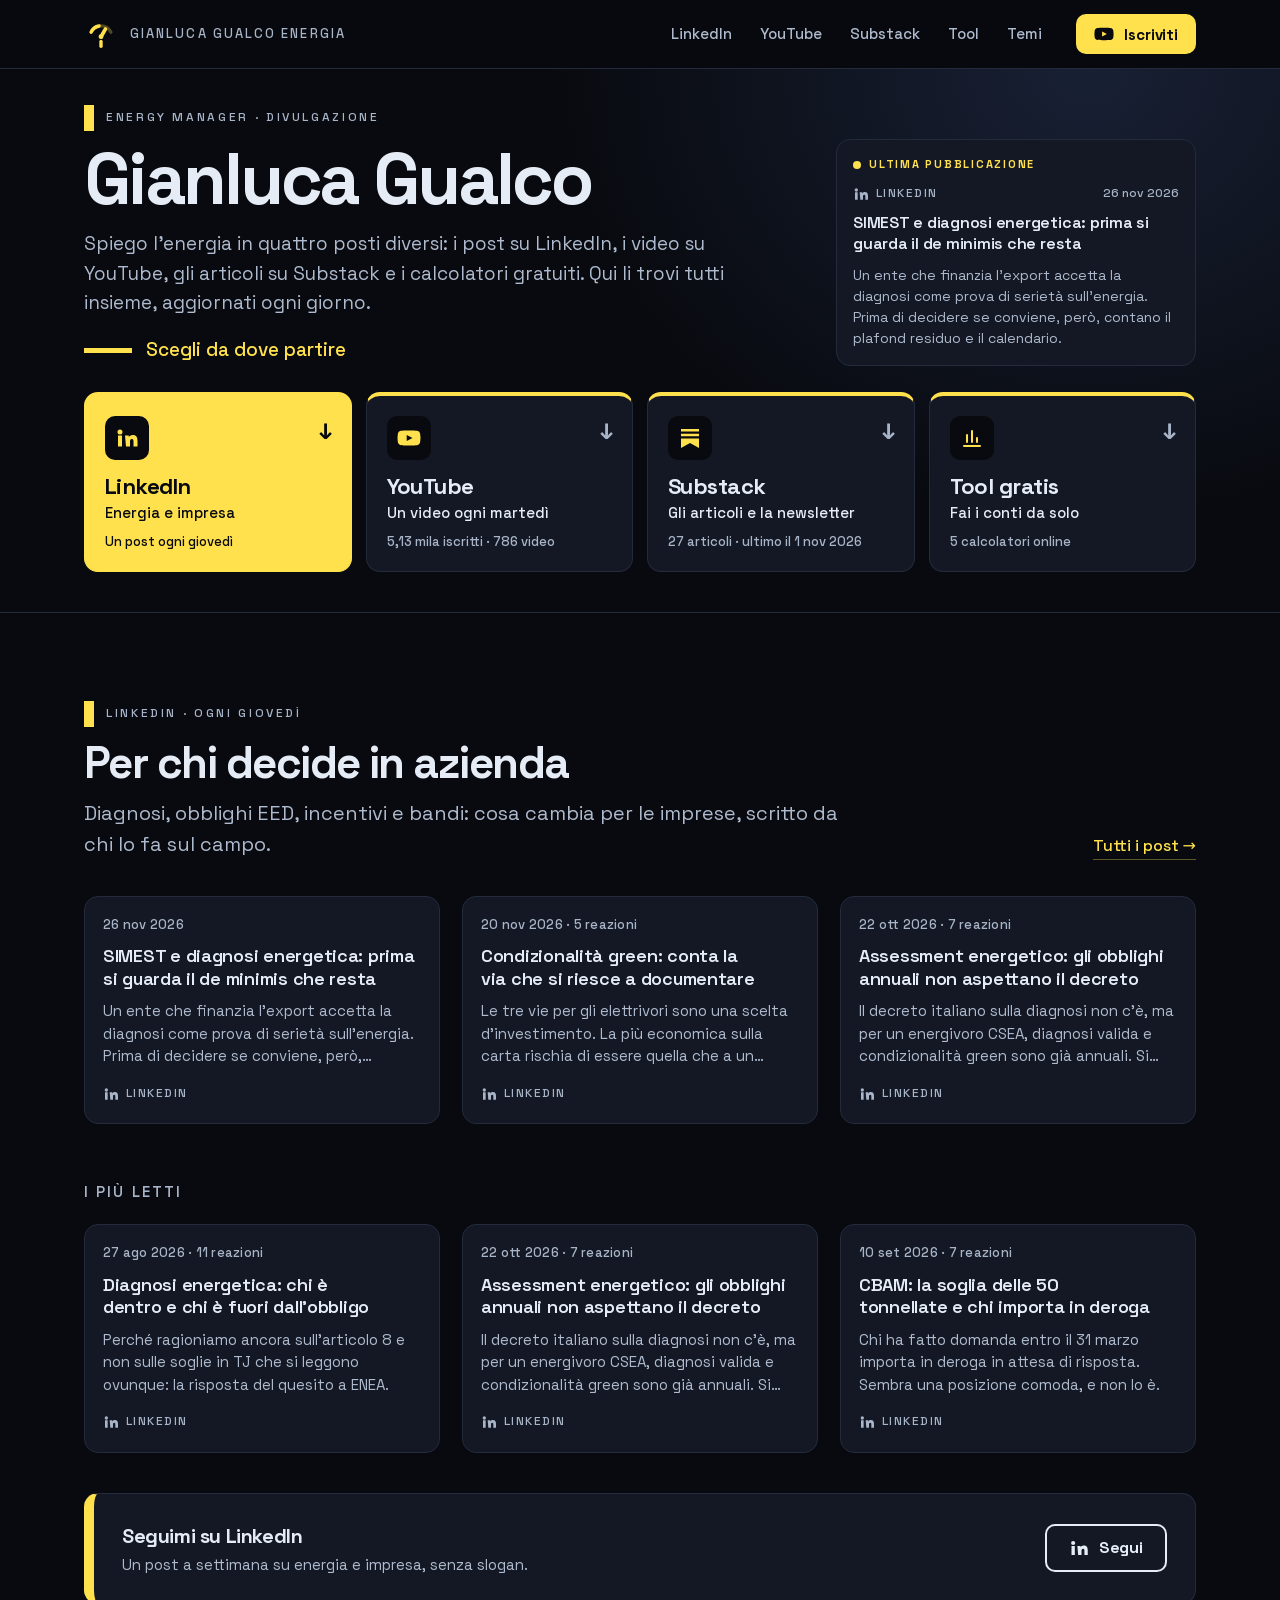
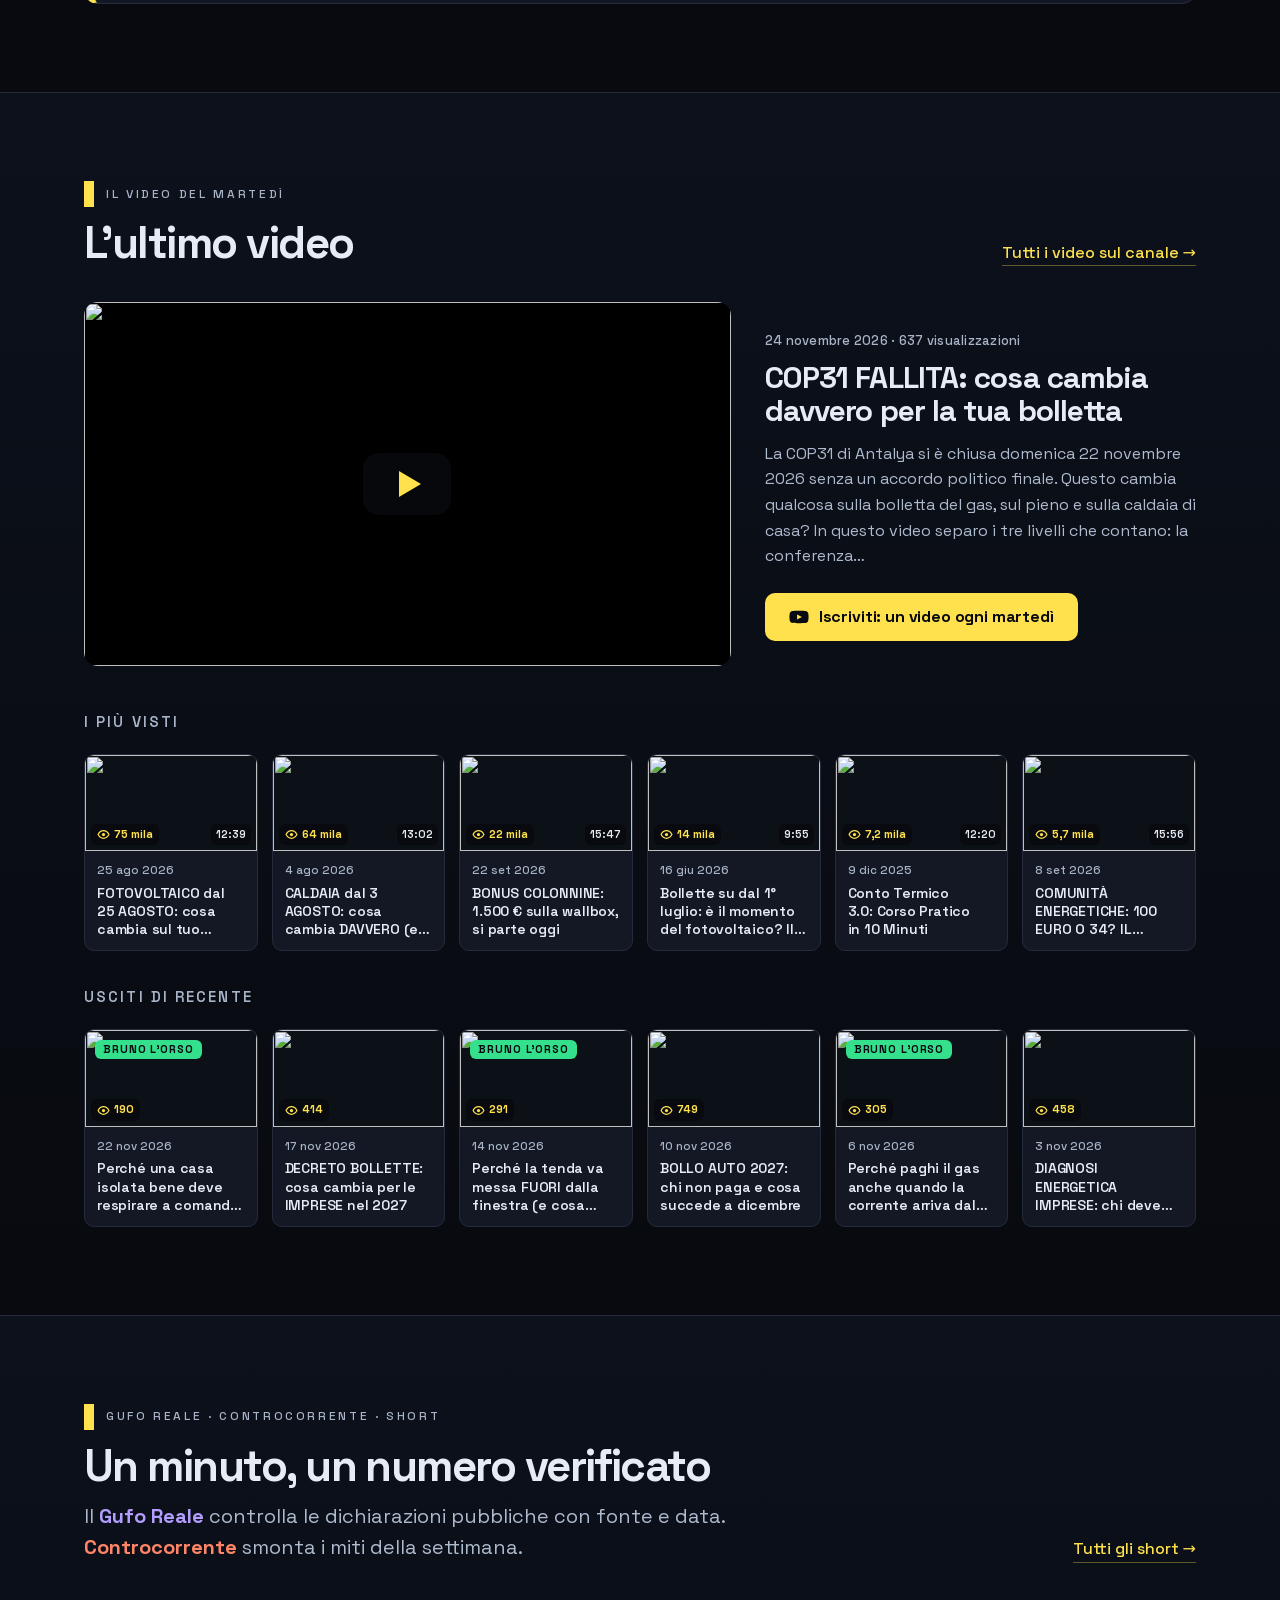
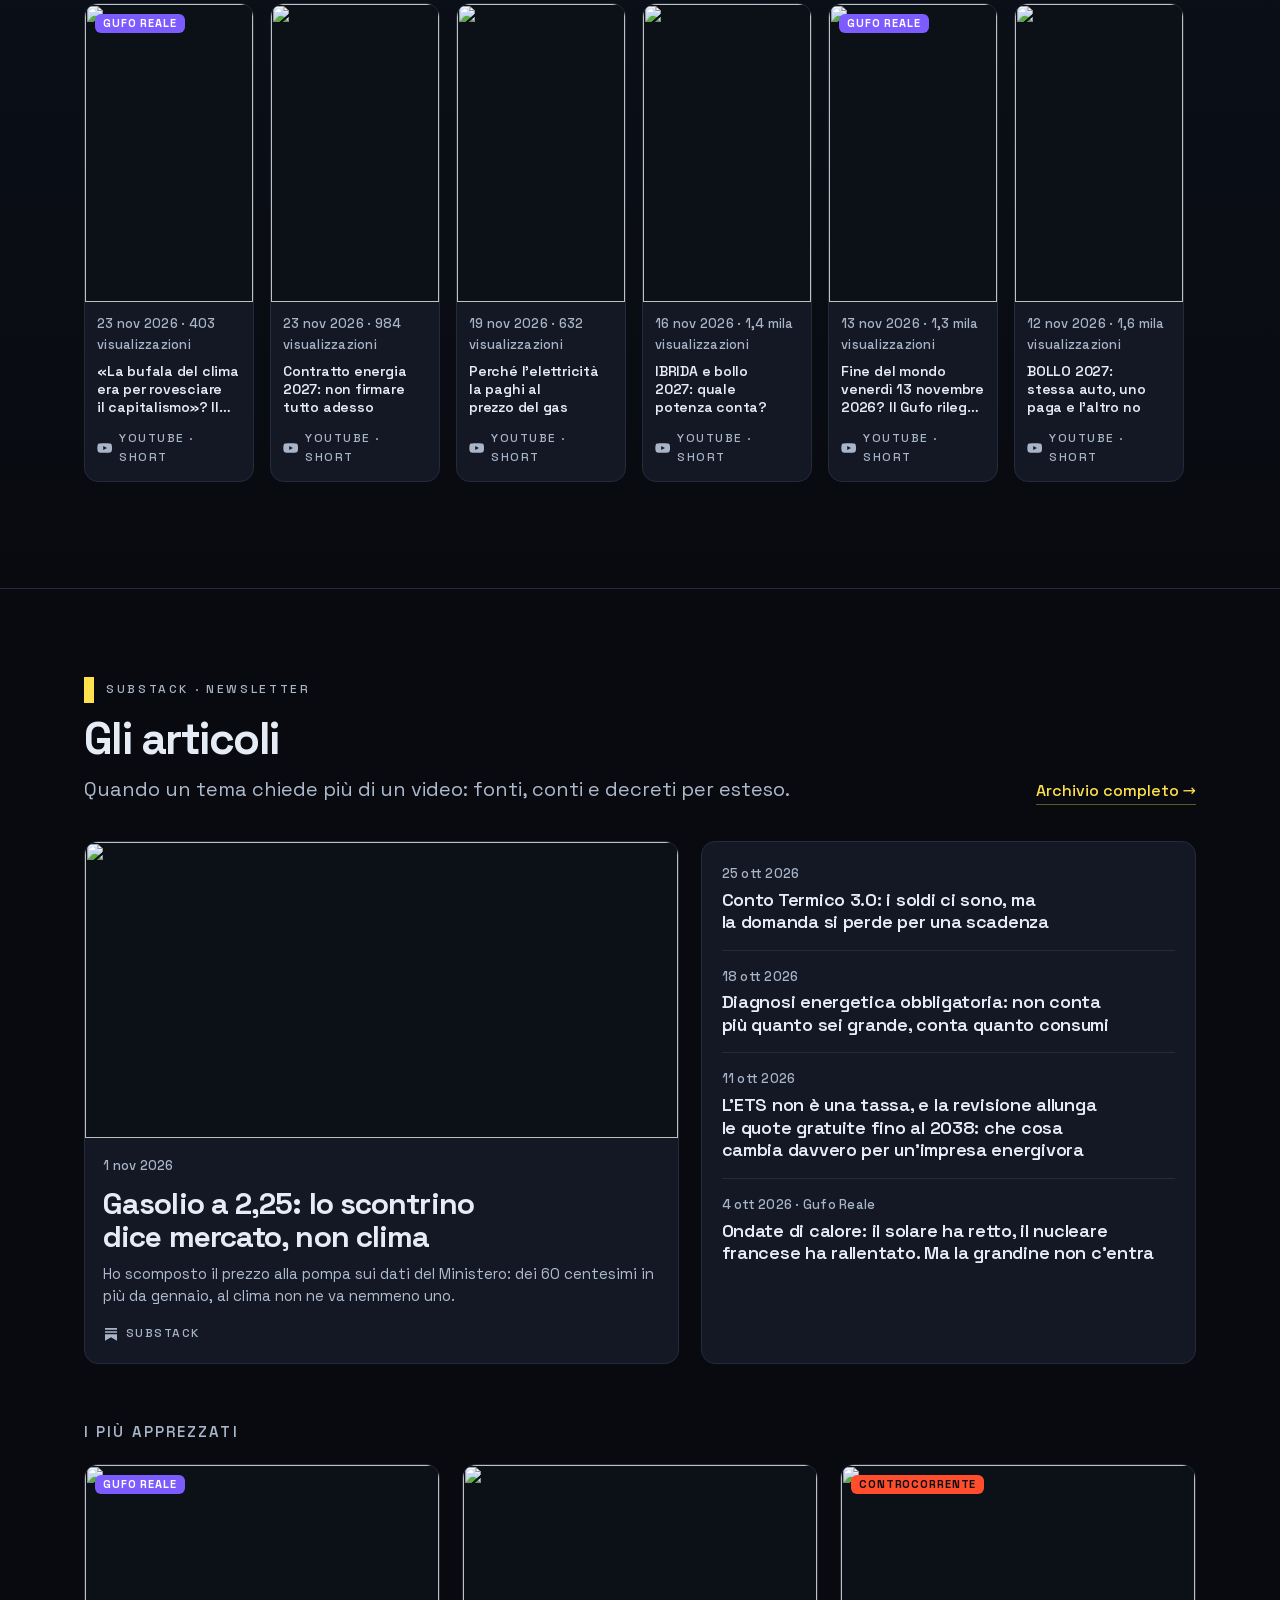
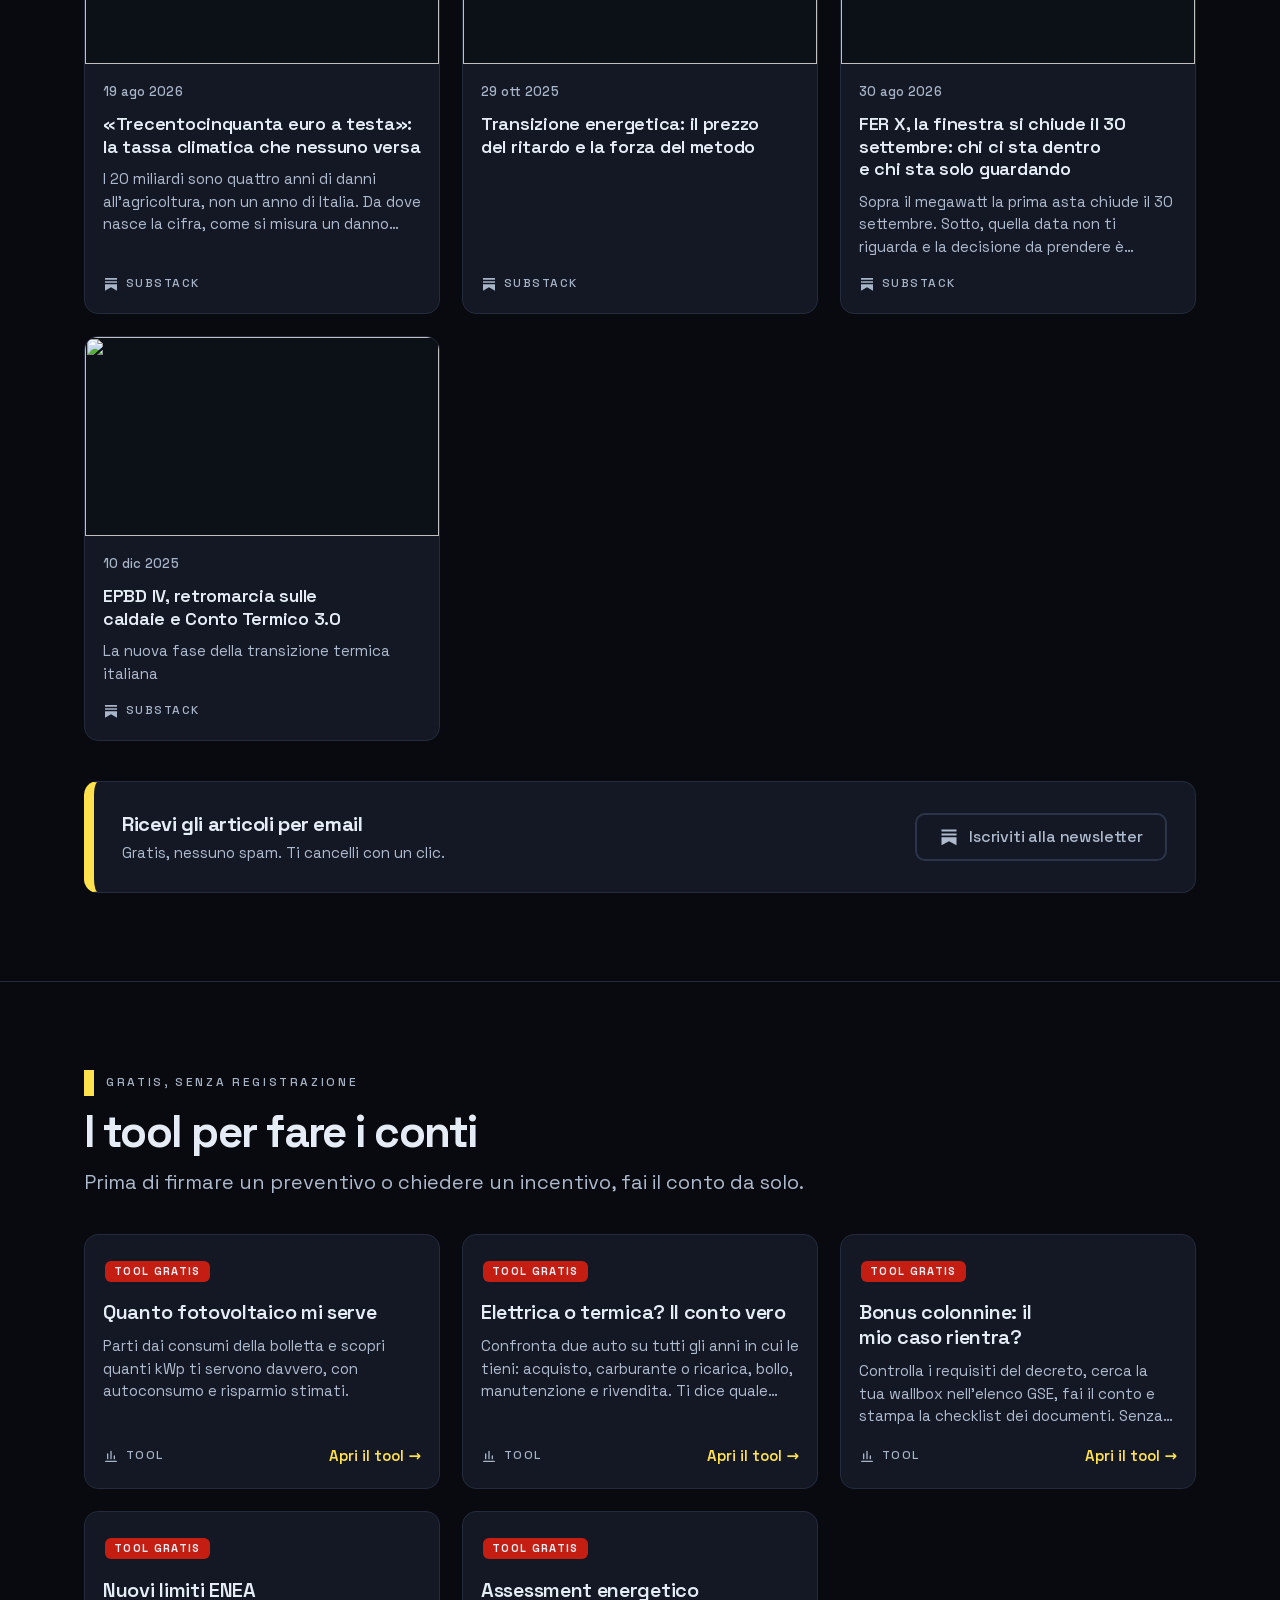
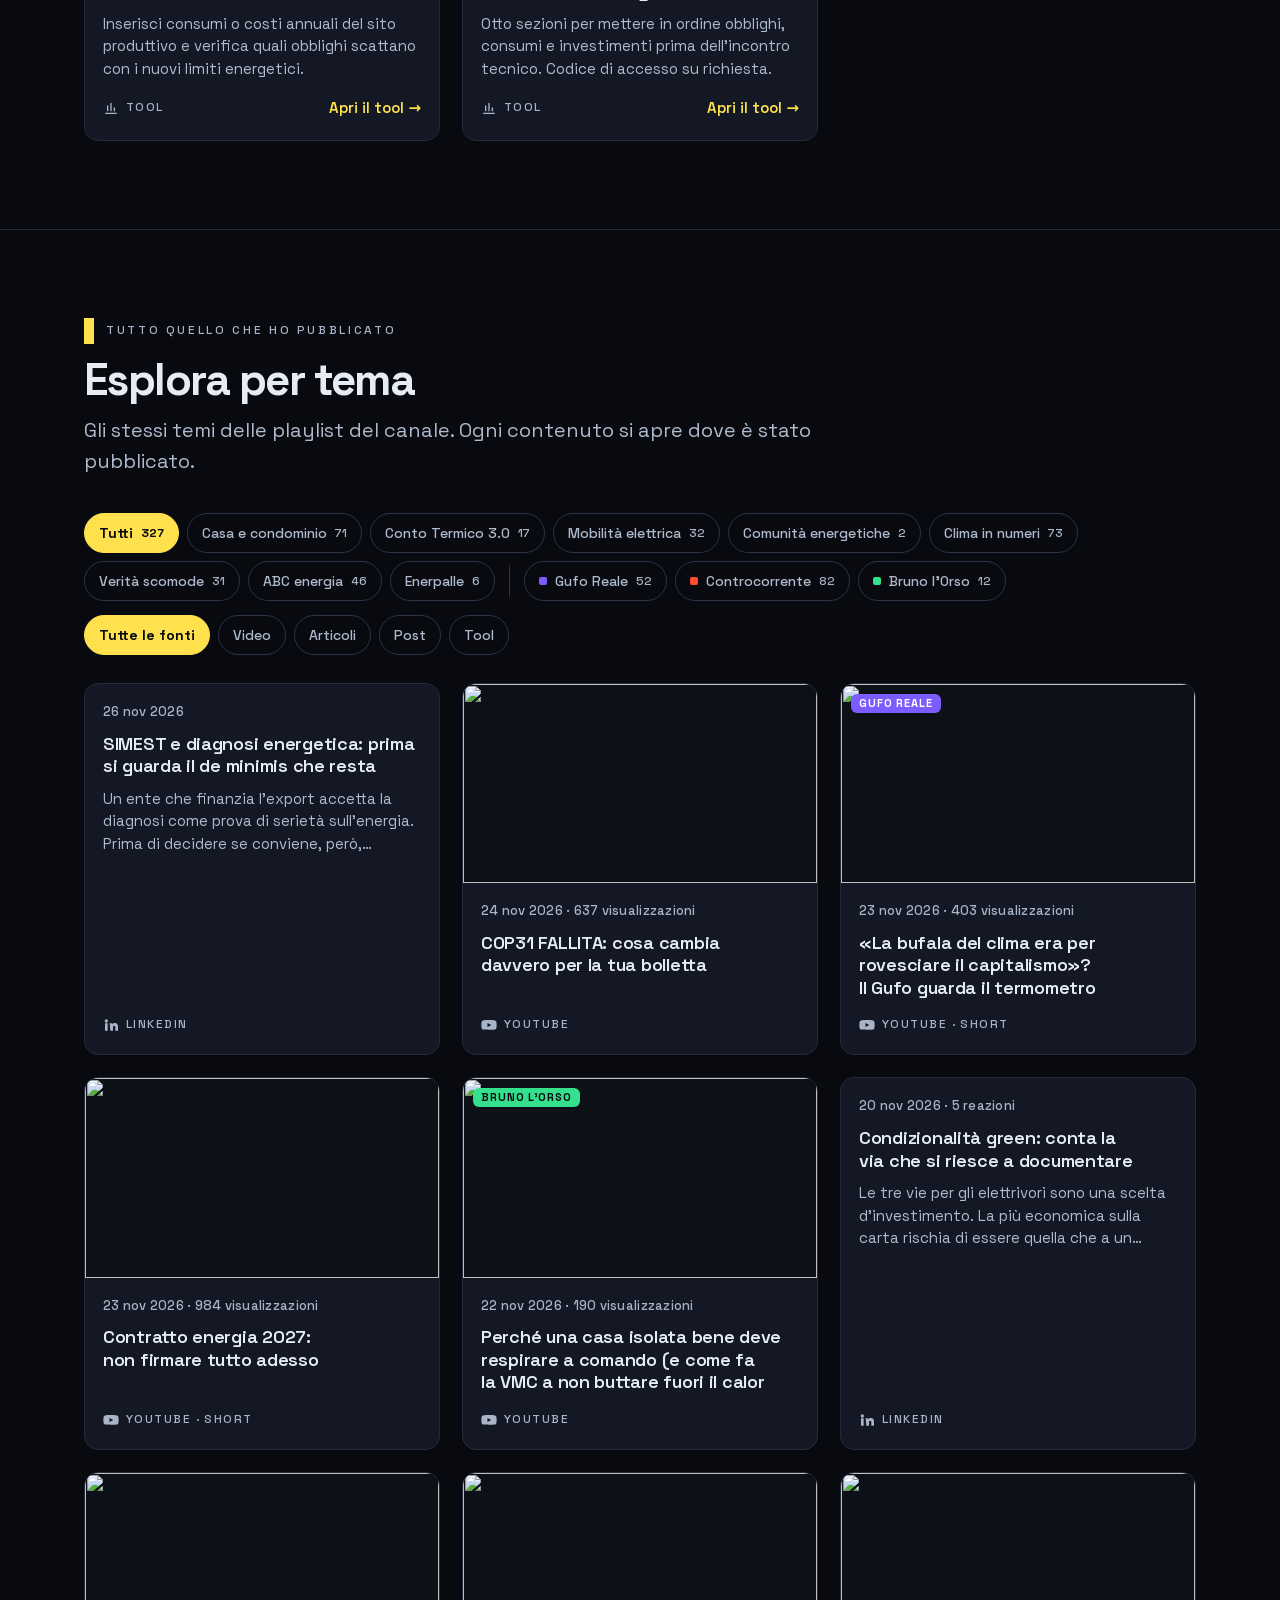
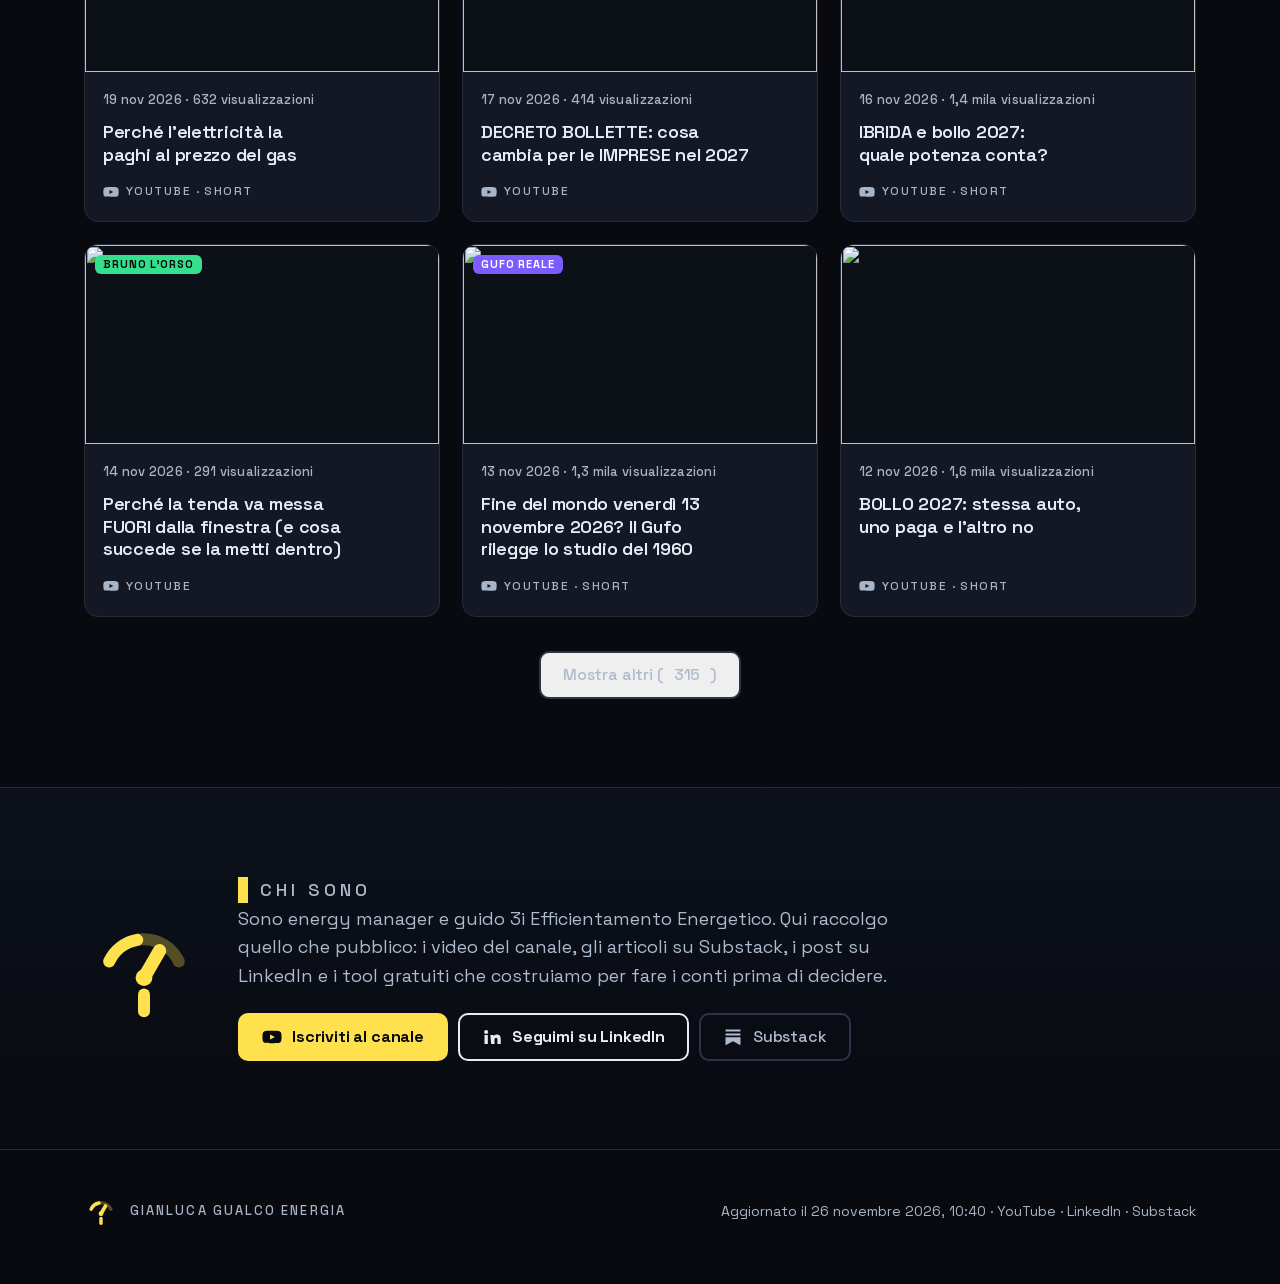
==== commit 33405fe7: "Aggiornamento automatico 2026-11-26" ====
--- a/docs/index.html
+++ b/docs/index.html
@@ -309,7 +309,7 @@
     <p class="intro">Spiego l'energia in quattro posti diversi: i post su LinkedIn, i video su YouTube, gli articoli su Substack e i calcolatori gratuiti. Qui li trovi tutti insieme, aggiornati ogni giorno.</p>
     <p class="riga">Scegli da dove partire</p>
   </div>
-  <a class="ultima" href="https://www.youtube.com/watch?v=nXc3joOYNlE" target="_blank" rel="noopener"><span class="ul-k"><i></i>Ultima pubblicazione</span><div class="ul-img"><img src="https://i.ytimg.com/vi/nXc3joOYNlE/sddefault.jpg" alt="" fetchpriority="high"><span class=play></span></div><span class="ul-m"><span class="fonte"><svg viewBox="0 0 24 24" aria-hidden="true"><path fill="currentColor" d="M23 7.2a3 3 0 0 0-2.1-2.1C19 4.6 12 4.6 12 4.6s-7 0-8.9.5A3 3 0 0 0 1 7.2 31 31 0 0 0 .5 12a31 31 0 0 0 .5 4.8 3 3 0 0 0 2.1 2.1c1.9.5 8.9.5 8.9.5s7 0 8.9-.5a3 3 0 0 0 2.1-2.1 31 31 0 0 0 .5-4.8 31 31 0 0 0-.5-4.8ZM9.7 15.1V8.9l5.8 3.1-5.8 3.1Z"/></svg>YouTube</span><span>24 nov 2026</span></span><b>COP31 FALLITA: cosa cambia davvero per la tua bolletta</b></a>
+  <a class="ultima" href="https://www.linkedin.com/feed/update/urn:li:activity:7531628759448199168/" target="_blank" rel="noopener"><span class="ul-k"><i></i>Ultima pubblicazione</span><span class="ul-m"><span class="fonte"><svg viewBox="0 0 24 24" aria-hidden="true"><path fill="currentColor" d="M4.98 3.5a2.5 2.5 0 1 1 0 5 2.5 2.5 0 0 1 0-5ZM3 9.5h4v11H3zm7 0h3.8v1.6h.1c.5-1 1.8-2 3.8-2 4 0 4.8 2.6 4.8 6v5.4h-4v-4.8c0-1.2 0-2.7-1.6-2.7s-1.9 1.3-1.9 2.6v4.9h-4z"/></svg>LinkedIn</span><span>26 nov 2026</span></span><b>SIMEST e diagnosi energetica: prima si guarda il de minimis che resta</b><p>Un ente che finanzia l&#x27;export accetta la diagnosi come prova di serietà sull&#x27;energia. Prima di decidere se conviene, però, contano il plafond residuo e il calendario.</p></a>
 </div>
 <nav class="tiles" aria-label="Vai ai contenuti"><a class="tile tile-linkedin" href="#linkedin"><span class="ic"><svg viewBox="0 0 24 24" aria-hidden="true"><path fill="currentColor" d="M4.98 3.5a2.5 2.5 0 1 1 0 5 2.5 2.5 0 0 1 0-5ZM3 9.5h4v11H3zm7 0h3.8v1.6h.1c.5-1 1.8-2 3.8-2 4 0 4.8 2.6 4.8 6v5.4h-4v-4.8c0-1.2 0-2.7-1.6-2.7s-1.9 1.3-1.9 2.6v4.9h-4z"/></svg></span><span class="tt"><b>LinkedIn</b><span>Energia e impresa</span><small>Un post ogni giovedì</small></span><span class="giu" aria-hidden="true">↓</span></a><a class="tile tile-youtube" href="#video"><span class="ic"><svg viewBox="0 0 24 24" aria-hidden="true"><path fill="currentColor" d="M23 7.2a3 3 0 0 0-2.1-2.1C19 4.6 12 4.6 12 4.6s-7 0-8.9.5A3 3 0 0 0 1 7.2 31 31 0 0 0 .5 12a31 31 0 0 0 .5 4.8 3 3 0 0 0 2.1 2.1c1.9.5 8.9.5 8.9.5s7 0 8.9-.5a3 3 0 0 0 2.1-2.1 31 31 0 0 0 .5-4.8 31 31 0 0 0-.5-4.8ZM9.7 15.1V8.9l5.8 3.1-5.8 3.1Z"/></svg></span><span class="tt"><b>YouTube</b><span>Un video ogni martedì</span><small>5,13 mila iscritti · 786 video</small></span><span class="giu" aria-hidden="true">↓</span></a><a class="tile tile-substack" href="#articoli"><span class="ic"><svg viewBox="0 0 24 24" aria-hidden="true"><path fill="currentColor" d="M3 3h18v2.5H3zm0 4.7h18v2.5H3zM3 12.4h18V22l-9-5-9 5z"/></svg></span><span class="tt"><b>Substack</b><span>Gli articoli e la newsletter</span><small>27 articoli · ultimo il 1 nov 2026</small></span><span class="giu" aria-hidden="true">↓</span></a><a class="tile tile-tool" href="#tool"><span class="ic"><svg viewBox="0 0 24 24" aria-hidden="true"><path fill="none" stroke="currentColor" stroke-width="2" stroke-linecap="round" d="M4 20h16M7 16V9m5 7V5m5 11v-4"/></svg></span><span class="tt"><b>Tool gratis</b><span>Fai i conti da solo</span><small>5 calcolatori online</small></span><span class="giu" aria-hidden="true">↓</span></a></nav>
 </div></header>
@@ -318,7 +318,7 @@
 <div class="testa"><div><p class="kick">LinkedIn · ogni giovedì</p><h2>Per chi decide in azienda</h2>
 <p class="lead">Diagnosi, obblighi EED, incentivi e bandi: cosa cambia per le imprese, scritto da chi lo fa sul campo.</p></div>
 <a class="link" href="https://www.linkedin.com/in/gianluca-gualco-033474100/recent-activity/all/" target="_blank" rel="noopener">Tutti i post →</a></div>
-<div class="griglia"><article class="card " data-fonte="linkedin" data-f=""><div class="corpo"><span class="meta">20 nov 2026 · 1 reazioni</span><h3><a class="tutta" href="https://www.linkedin.com/feed/update/urn:li:activity:7529454898250305537/" target="_blank" rel="noopener">Condizionalità green: conta la via che si riesce a documentare</a></h3><p>Le tre vie per gli elettrivori sono una scelta d&#x27;investimento. La più economica sulla carta rischia di essere quella che a un controllo non si riesce a provare.</p><div class="piede"><span class="fonte"><svg viewBox="0 0 24 24" aria-hidden="true"><path fill="currentColor" d="M4.98 3.5a2.5 2.5 0 1 1 0 5 2.5 2.5 0 0 1 0-5ZM3 9.5h4v11H3zm7 0h3.8v1.6h.1c.5-1 1.8-2 3.8-2 4 0 4.8 2.6 4.8 6v5.4h-4v-4.8c0-1.2 0-2.7-1.6-2.7s-1.9 1.3-1.9 2.6v4.9h-4z"/></svg>LinkedIn</span></div></div></article><article class="card " data-fonte="linkedin" data-f=""><div class="corpo"><span class="meta">22 ott 2026 · 7 reazioni</span><h3><a class="tutta" href="https://www.linkedin.com/feed/update/urn:li:activity:7518930685835829249/" target="_blank" rel="noopener">Assessment energetico: gli obblighi annuali non aspettano il decreto</a></h3><p>Il decreto italiano sulla diagnosi non c&#x27;è, ma per un energivoro CSEA, diagnosi valida e condizionalità green sono già annuali. Si parte dalla prossima scadenza.</p><div class="piede"><span class="fonte"><svg viewBox="0 0 24 24" aria-hidden="true"><path fill="currentColor" d="M4.98 3.5a2.5 2.5 0 1 1 0 5 2.5 2.5 0 0 1 0-5ZM3 9.5h4v11H3zm7 0h3.8v1.6h.1c.5-1 1.8-2 3.8-2 4 0 4.8 2.6 4.8 6v5.4h-4v-4.8c0-1.2 0-2.7-1.6-2.7s-1.9 1.3-1.9 2.6v4.9h-4z"/></svg>LinkedIn</span></div></div></article><article class="card " data-fonte="linkedin" data-f="abc"><div class="corpo"><span class="meta">15 ott 2026 · 4 reazioni</span><h3><a class="tutta" href="https://www.linkedin.com/feed/update/urn:li:activity:7516394846383759360/" target="_blank" rel="noopener">Diagnosi energetica: il lavoro comincia il giorno dopo la consegna</a></h3><p>Per un energivoro la diagnosi va tenuta valida ogni anno, ma si compra come un documento e finisce in un cassetto. Un presidio misura se gli interventi rendono.</p><div class="piede"><span class="fonte"><svg viewBox="0 0 24 24" aria-hidden="true"><path fill="currentColor" d="M4.98 3.5a2.5 2.5 0 1 1 0 5 2.5 2.5 0 0 1 0-5ZM3 9.5h4v11H3zm7 0h3.8v1.6h.1c.5-1 1.8-2 3.8-2 4 0 4.8 2.6 4.8 6v5.4h-4v-4.8c0-1.2 0-2.7-1.6-2.7s-1.9 1.3-1.9 2.6v4.9h-4z"/></svg>LinkedIn</span></div></div></article></div>
+<div class="griglia"><article class="card " data-fonte="linkedin" data-f="abc"><div class="corpo"><span class="meta">26 nov 2026</span><h3><a class="tutta" href="https://www.linkedin.com/feed/update/urn:li:activity:7531628759448199168/" target="_blank" rel="noopener">SIMEST e diagnosi energetica: prima si guarda il de minimis che resta</a></h3><p>Un ente che finanzia l&#x27;export accetta la diagnosi come prova di serietà sull&#x27;energia. Prima di decidere se conviene, però, contano il plafond residuo e il calendario.</p><div class="piede"><span class="fonte"><svg viewBox="0 0 24 24" aria-hidden="true"><path fill="currentColor" d="M4.98 3.5a2.5 2.5 0 1 1 0 5 2.5 2.5 0 0 1 0-5ZM3 9.5h4v11H3zm7 0h3.8v1.6h.1c.5-1 1.8-2 3.8-2 4 0 4.8 2.6 4.8 6v5.4h-4v-4.8c0-1.2 0-2.7-1.6-2.7s-1.9 1.3-1.9 2.6v4.9h-4z"/></svg>LinkedIn</span></div></div></article><article class="card " data-fonte="linkedin" data-f=""><div class="corpo"><span class="meta">20 nov 2026 · 5 reazioni</span><h3><a class="tutta" href="https://www.linkedin.com/feed/update/urn:li:activity:7529454898250305537/" target="_blank" rel="noopener">Condizionalità green: conta la via che si riesce a documentare</a></h3><p>Le tre vie per gli elettrivori sono una scelta d&#x27;investimento. La più economica sulla carta rischia di essere quella che a un controllo non si riesce a provare.</p><div class="piede"><span class="fonte"><svg viewBox="0 0 24 24" aria-hidden="true"><path fill="currentColor" d="M4.98 3.5a2.5 2.5 0 1 1 0 5 2.5 2.5 0 0 1 0-5ZM3 9.5h4v11H3zm7 0h3.8v1.6h.1c.5-1 1.8-2 3.8-2 4 0 4.8 2.6 4.8 6v5.4h-4v-4.8c0-1.2 0-2.7-1.6-2.7s-1.9 1.3-1.9 2.6v4.9h-4z"/></svg>LinkedIn</span></div></div></article><article class="card " data-fonte="linkedin" data-f=""><div class="corpo"><span class="meta">22 ott 2026 · 7 reazioni</span><h3><a class="tutta" href="https://www.linkedin.com/feed/update/urn:li:activity:7518930685835829249/" target="_blank" rel="noopener">Assessment energetico: gli obblighi annuali non aspettano il decreto</a></h3><p>Il decreto italiano sulla diagnosi non c&#x27;è, ma per un energivoro CSEA, diagnosi valida e condizionalità green sono già annuali. Si parte dalla prossima scadenza.</p><div class="piede"><span class="fonte"><svg viewBox="0 0 24 24" aria-hidden="true"><path fill="currentColor" d="M4.98 3.5a2.5 2.5 0 1 1 0 5 2.5 2.5 0 0 1 0-5ZM3 9.5h4v11H3zm7 0h3.8v1.6h.1c.5-1 1.8-2 3.8-2 4 0 4.8 2.6 4.8 6v5.4h-4v-4.8c0-1.2 0-2.7-1.6-2.7s-1.9 1.3-1.9 2.6v4.9h-4z"/></svg>LinkedIn</span></div></div></article></div>
 <p class="sotto">I più letti</p><div class="griglia"><article class="card " data-fonte="linkedin" data-f="abc"><div class="corpo"><span class="meta">27 ago 2026 · 11 reazioni</span><h3><a class="tutta" href="https://www.linkedin.com/feed/update/urn:li:activity:7498635921613901824/" target="_blank" rel="noopener">Diagnosi energetica: chi è dentro e chi è fuori dall&#x27;obbligo</a></h3><p>Perché ragioniamo ancora sull&#x27;articolo 8 e non sulle soglie in TJ che si leggono ovunque: la risposta del quesito a ENEA.</p><div class="piede"><span class="fonte"><svg viewBox="0 0 24 24" aria-hidden="true"><path fill="currentColor" d="M4.98 3.5a2.5 2.5 0 1 1 0 5 2.5 2.5 0 0 1 0-5ZM3 9.5h4v11H3zm7 0h3.8v1.6h.1c.5-1 1.8-2 3.8-2 4 0 4.8 2.6 4.8 6v5.4h-4v-4.8c0-1.2 0-2.7-1.6-2.7s-1.9 1.3-1.9 2.6v4.9h-4z"/></svg>LinkedIn</span></div></div></article><article class="card " data-fonte="linkedin" data-f=""><div class="corpo"><span class="meta">22 ott 2026 · 7 reazioni</span><h3><a class="tutta" href="https://www.linkedin.com/feed/update/urn:li:activity:7518930685835829249/" target="_blank" rel="noopener">Assessment energetico: gli obblighi annuali non aspettano il decreto</a></h3><p>Il decreto italiano sulla diagnosi non c&#x27;è, ma per un energivoro CSEA, diagnosi valida e condizionalità green sono già annuali. Si parte dalla prossima scadenza.</p><div class="piede"><span class="fonte"><svg viewBox="0 0 24 24" aria-hidden="true"><path fill="currentColor" d="M4.98 3.5a2.5 2.5 0 1 1 0 5 2.5 2.5 0 0 1 0-5ZM3 9.5h4v11H3zm7 0h3.8v1.6h.1c.5-1 1.8-2 3.8-2 4 0 4.8 2.6 4.8 6v5.4h-4v-4.8c0-1.2 0-2.7-1.6-2.7s-1.9 1.3-1.9 2.6v4.9h-4z"/></svg>LinkedIn</span></div></div></article><article class="card " data-fonte="linkedin" data-f="clima"><div class="corpo"><span class="meta">10 set 2026 · 7 reazioni</span><h3><a class="tutta" href="https://www.linkedin.com/feed/update/urn:li:activity:7503708958436818944/" target="_blank" rel="noopener">CBAM: la soglia delle 50 tonnellate e chi importa in deroga</a></h3><p>Chi ha fatto domanda entro il 31 marzo importa in deroga in attesa di risposta. Sembra una posizione comoda, e non lo è.</p><div class="piede"><span class="fonte"><svg viewBox="0 0 24 24" aria-hidden="true"><path fill="currentColor" d="M4.98 3.5a2.5 2.5 0 1 1 0 5 2.5 2.5 0 0 1 0-5ZM3 9.5h4v11H3zm7 0h3.8v1.6h.1c.5-1 1.8-2 3.8-2 4 0 4.8 2.6 4.8 6v5.4h-4v-4.8c0-1.2 0-2.7-1.6-2.7s-1.9 1.3-1.9 2.6v4.9h-4z"/></svg>LinkedIn</span></div></div></article></div>
 <div class="fascia"><div><b>Seguimi su LinkedIn</b><span>Un post a settimana su energia e impresa, senza slogan.</span></div><a class="btn btn-li" href="https://www.linkedin.com/in/gianluca-gualco-033474100" target="_blank" rel="noopener"><svg viewBox="0 0 24 24" aria-hidden="true"><path fill="currentColor" d="M4.98 3.5a2.5 2.5 0 1 1 0 5 2.5 2.5 0 0 1 0-5ZM3 9.5h4v11H3zm7 0h3.8v1.6h.1c.5-1 1.8-2 3.8-2 4 0 4.8 2.6 4.8 6v5.4h-4v-4.8c0-1.2 0-2.7-1.6-2.7s-1.9 1.3-1.9 2.6v4.9h-4z"/></svg>Segui</a></div>
 </div></section>
@@ -327,20 +327,20 @@
 <a class="link" href="https://www.youtube.com/@gianlucagualcoenergia/videos" target="_blank" rel="noopener">Tutti i video sul canale →</a></div>
 <div class="ultimo">
   <button class="lite" data-id="nXc3joOYNlE" aria-label="Guarda: COP31 FALLITA: cosa cambia davvero per la tua bolletta"><img src="https://i.ytimg.com/vi/nXc3joOYNlE/sddefault.jpg" alt="" fetchpriority="high"><span class="play"></span></button>
-  <div><span class="meta">24 novembre 2026 · 488 visualizzazioni</span><h3 style="margin-top:8px">COP31 FALLITA: cosa cambia davvero per la tua bolletta</h3>
+  <div><span class="meta">24 novembre 2026 · 637 visualizzazioni</span><h3 style="margin-top:8px">COP31 FALLITA: cosa cambia davvero per la tua bolletta</h3>
   <p>La COP31 di Antalya si è chiusa domenica 22 novembre 2026 senza un accordo politico finale. Questo cambia qualcosa sulla bolletta del gas, sul pieno e sulla caldaia di casa? In questo video separo i tre livelli che contano: la conferenza…</p>
   <div class="cta"><a class="btn btn-yt" href="https://www.youtube.com/@gianlucagualcoenergia?sub_confirmation=1" target="_blank" rel="noopener"><svg viewBox="0 0 24 24" aria-hidden="true"><path fill="currentColor" d="M23 7.2a3 3 0 0 0-2.1-2.1C19 4.6 12 4.6 12 4.6s-7 0-8.9.5A3 3 0 0 0 1 7.2 31 31 0 0 0 .5 12a31 31 0 0 0 .5 4.8 3 3 0 0 0 2.1 2.1c1.9.5 8.9.5 8.9.5s7 0 8.9-.5a3 3 0 0 0 2.1-2.1 31 31 0 0 0 .5-4.8 31 31 0 0 0-.5-4.8ZM9.7 15.1V8.9l5.8 3.1-5.8 3.1Z"/></svg>Iscriviti: un video ogni martedì</a></div></div>
 </div>
 <p class="sotto" style="margin-top:44px">I più visti</p>
 <div class="riga6"><article class="card mini" data-fonte="youtube" data-f="casa"><div class="img"><img src="https://i.ytimg.com/vi/BeeOFXRnG1g/hqdefault.jpg" alt="" loading="lazy" decoding="async"><span class=durata>12:39</span><span class="vis"><svg viewBox="0 0 24 24" aria-label="visualizzazioni"><path fill="none" stroke="currentColor" stroke-width="2.2" d="M2 12s3.6-7 10-7 10 7 10 7-3.6 7-10 7S2 12 2 12Z"/><circle cx="12" cy="12" r="3" fill="currentColor"/></svg>75 mila</span></div><div class="corpo"><span class="meta">25 ago 2026</span><h3><a class="tutta" href="https://www.youtube.com/watch?v=BeeOFXRnG1g" target="_blank" rel="noopener">FOTOVOLTAICO dal 25 AGOSTO: cosa cambia sul tuo TETTO</a></h3><div class="piede"><span class="fonte"><svg viewBox="0 0 24 24" aria-hidden="true"><path fill="currentColor" d="M23 7.2a3 3 0 0 0-2.1-2.1C19 4.6 12 4.6 12 4.6s-7 0-8.9.5A3 3 0 0 0 1 7.2 31 31 0 0 0 .5 12a31 31 0 0 0 .5 4.8 3 3 0 0 0 2.1 2.1c1.9.5 8.9.5 8.9.5s7 0 8.9-.5a3 3 0 0 0 2.1-2.1 31 31 0 0 0 .5-4.8 31 31 0 0 0-.5-4.8ZM9.7 15.1V8.9l5.8 3.1-5.8 3.1Z"/></svg>YouTube</span></div></div></article><article class="card mini" data-fonte="youtube" data-f="casa"><div class="img"><img src="https://i.ytimg.com/vi/icZ8hrcy-WU/hqdefault.jpg" alt="" loading="lazy" decoding="async"><span class=durata>13:02</span><span class="vis"><svg viewBox="0 0 24 24" aria-label="visualizzazioni"><path fill="none" stroke="currentColor" stroke-width="2.2" d="M2 12s3.6-7 10-7 10 7 10 7-3.6 7-10 7S2 12 2 12Z"/><circle cx="12" cy="12" r="3" fill="currentColor"/></svg>64 mila</span></div><div class="corpo"><span class="meta">4 ago 2026</span><h3><a class="tutta" href="https://www.youtube.com/watch?v=icZ8hrcy-WU" target="_blank" rel="noopener">CALDAIA dal 3 AGOSTO: cosa cambia DAVVERO (e la data che conta non è quella che pensi)</a></h3><div class="piede"><span class="fonte"><svg viewBox="0 0 24 24" aria-hidden="true"><path fill="currentColor" d="M23 7.2a3 3 0 0 0-2.1-2.1C19 4.6 12 4.6 12 4.6s-7 0-8.9.5A3 3 0 0 0 1 7.2 31 31 0 0 0 .5 12a31 31 0 0 0 .5 4.8 3 3 0 0 0 2.1 2.1c1.9.5 8.9.5 8.9.5s7 0 8.9-.5a3 3 0 0 0 2.1-2.1 31 31 0 0 0 .5-4.8 31 31 0 0 0-.5-4.8ZM9.7 15.1V8.9l5.8 3.1-5.8 3.1Z"/></svg>YouTube</span></div></div></article><article class="card mini" data-fonte="youtube" data-f="casa mobilita"><div class="img"><img src="https://i.ytimg.com/vi/9DoGftedXZk/hqdefault.jpg" alt="" loading="lazy" decoding="async"><span class=durata>15:47</span><span class="vis"><svg viewBox="0 0 24 24" aria-label="visualizzazioni"><path fill="none" stroke="currentColor" stroke-width="2.2" d="M2 12s3.6-7 10-7 10 7 10 7-3.6 7-10 7S2 12 2 12Z"/><circle cx="12" cy="12" r="3" fill="currentColor"/></svg>22 mila</span></div><div class="corpo"><span class="meta">22 set 2026</span><h3><a class="tutta" href="https://www.youtube.com/watch?v=9DoGftedXZk" target="_blank" rel="noopener">BONUS COLONNINE: 1.500 € sulla wallbox, si parte oggi</a></h3><div class="piede"><span class="fonte"><svg viewBox="0 0 24 24" aria-hidden="true"><path fill="currentColor" d="M23 7.2a3 3 0 0 0-2.1-2.1C19 4.6 12 4.6 12 4.6s-7 0-8.9.5A3 3 0 0 0 1 7.2 31 31 0 0 0 .5 12a31 31 0 0 0 .5 4.8 3 3 0 0 0 2.1 2.1c1.9.5 8.9.5 8.9.5s7 0 8.9-.5a3 3 0 0 0 2.1-2.1 31 31 0 0 0 .5-4.8 31 31 0 0 0-.5-4.8ZM9.7 15.1V8.9l5.8 3.1-5.8 3.1Z"/></svg>YouTube</span></div></div></article><article class="card mini" data-fonte="youtube" data-f="casa"><div class="img"><img src="https://i.ytimg.com/vi/wcehj3d_3js/hqdefault.jpg" alt="" loading="lazy" decoding="async"><span class=durata>9:55</span><span class="vis"><svg viewBox="0 0 24 24" aria-label="visualizzazioni"><path fill="none" stroke="currentColor" stroke-width="2.2" d="M2 12s3.6-7 10-7 10 7 10 7-3.6 7-10 7S2 12 2 12Z"/><circle cx="12" cy="12" r="3" fill="currentColor"/></svg>14 mila</span></div><div class="corpo"><span class="meta">16 giu 2026</span><h3><a class="tutta" href="https://www.youtube.com/watch?v=wcehj3d_3js" target="_blank" rel="noopener">Bollette su dal 1° luglio: è il momento del fotovoltaico? Il calcolo onesto sul rientro nel 2026</a></h3><div class="piede"><span class="fonte"><svg viewBox="0 0 24 24" aria-hidden="true"><path fill="currentColor" d="M23 7.2a3 3 0 0 0-2.1-2.1C19 4.6 12 4.6 12 4.6s-7 0-8.9.5A3 3 0 0 0 1 7.2 31 31 0 0 0 .5 12a31 31 0 0 0 .5 4.8 3 3 0 0 0 2.1 2.1c1.9.5 8.9.5 8.9.5s7 0 8.9-.5a3 3 0 0 0 2.1-2.1 31 31 0 0 0 .5-4.8 31 31 0 0 0-.5-4.8ZM9.7 15.1V8.9l5.8 3.1-5.8 3.1Z"/></svg>YouTube</span></div></div></article><article class="card mini" data-fonte="youtube" data-f="casa"><div class="img"><img src="https://i.ytimg.com/vi/gJvAhW7yfgo/hqdefault.jpg" alt="" loading="lazy" decoding="async"><span class=durata>12:20</span><span class="vis"><svg viewBox="0 0 24 24" aria-label="visualizzazioni"><path fill="none" stroke="currentColor" stroke-width="2.2" d="M2 12s3.6-7 10-7 10 7 10 7-3.6 7-10 7S2 12 2 12Z"/><circle cx="12" cy="12" r="3" fill="currentColor"/></svg>7,2 mila</span></div><div class="corpo"><span class="meta">9 dic 2025</span><h3><a class="tutta" href="https://www.youtube.com/watch?v=gJvAhW7yfgo" target="_blank" rel="noopener">Conto Termico 3.0: Corso Pratico in 10 Minuti</a></h3><div class="piede"><span class="fonte"><svg viewBox="0 0 24 24" aria-hidden="true"><path fill="currentColor" d="M23 7.2a3 3 0 0 0-2.1-2.1C19 4.6 12 4.6 12 4.6s-7 0-8.9.5A3 3 0 0 0 1 7.2 31 31 0 0 0 .5 12a31 31 0 0 0 .5 4.8 3 3 0 0 0 2.1 2.1c1.9.5 8.9.5 8.9.5s7 0 8.9-.5a3 3 0 0 0 2.1-2.1 31 31 0 0 0 .5-4.8 31 31 0 0 0-.5-4.8ZM9.7 15.1V8.9l5.8 3.1-5.8 3.1Z"/></svg>YouTube</span></div></div></article><article class="card mini" data-fonte="youtube" data-f="casa cer abc"><div class="img"><img src="https://i.ytimg.com/vi/LqTONLwefP4/hqdefault.jpg" alt="" loading="lazy" decoding="async"><span class=durata>15:56</span><span class="vis"><svg viewBox="0 0 24 24" aria-label="visualizzazioni"><path fill="none" stroke="currentColor" stroke-width="2.2" d="M2 12s3.6-7 10-7 10 7 10 7-3.6 7-10 7S2 12 2 12Z"/><circle cx="12" cy="12" r="3" fill="currentColor"/></svg>5,7 mila</span></div><div class="corpo"><span class="meta">8 set 2026</span><h3><a class="tutta" href="https://www.youtube.com/watch?v=LqTONLwefP4" target="_blank" rel="noopener">COMUNITÀ ENERGETICHE: 100 EURO O 34? IL CONTO VERO</a></h3><div class="piede"><span class="fonte"><svg viewBox="0 0 24 24" aria-hidden="true"><path fill="currentColor" d="M23 7.2a3 3 0 0 0-2.1-2.1C19 4.6 12 4.6 12 4.6s-7 0-8.9.5A3 3 0 0 0 1 7.2 31 31 0 0 0 .5 12a31 31 0 0 0 .5 4.8 3 3 0 0 0 2.1 2.1c1.9.5 8.9.5 8.9.5s7 0 8.9-.5a3 3 0 0 0 2.1-2.1 31 31 0 0 0 .5-4.8 31 31 0 0 0-.5-4.8ZM9.7 15.1V8.9l5.8 3.1-5.8 3.1Z"/></svg>YouTube</span></div></div></article></div>
 <p class="sotto" style="margin-top:34px">Usciti di recente</p>
-<div class="riga6"><article class="card mini" data-fonte="youtube" data-f="casa orso"><div class="img"><img src="https://i.ytimg.com/vi/KllgWhPTtIA/hqdefault.jpg" alt="" loading="lazy" decoding="async"><span class="rub rub-orso">Bruno l&#x27;Orso</span><span class="vis"><svg viewBox="0 0 24 24" aria-label="visualizzazioni"><path fill="none" stroke="currentColor" stroke-width="2.2" d="M2 12s3.6-7 10-7 10 7 10 7-3.6 7-10 7S2 12 2 12Z"/><circle cx="12" cy="12" r="3" fill="currentColor"/></svg>175</span></div><div class="corpo"><span class="meta">22 nov 2026</span><h3><a class="tutta" href="https://www.youtube.com/watch?v=KllgWhPTtIA" target="_blank" rel="noopener">Perché una casa isolata bene deve respirare a comando (e come fa la VMC a non buttare fuori il calor</a></h3><div class="piede"><span class="fonte"><svg viewBox="0 0 24 24" aria-hidden="true"><path fill="currentColor" d="M23 7.2a3 3 0 0 0-2.1-2.1C19 4.6 12 4.6 12 4.6s-7 0-8.9.5A3 3 0 0 0 1 7.2 31 31 0 0 0 .5 12a31 31 0 0 0 .5 4.8 3 3 0 0 0 2.1 2.1c1.9.5 8.9.5 8.9.5s7 0 8.9-.5a3 3 0 0 0 2.1-2.1 31 31 0 0 0 .5-4.8 31 31 0 0 0-.5-4.8ZM9.7 15.1V8.9l5.8 3.1-5.8 3.1Z"/></svg>YouTube</span></div></div></article><article class="card mini" data-fonte="youtube" data-f="abc"><div class="img"><img src="https://i.ytimg.com/vi/tWQtbXDk1Fc/hqdefault.jpg" alt="" loading="lazy" decoding="async"><span class="vis"><svg viewBox="0 0 24 24" aria-label="visualizzazioni"><path fill="none" stroke="currentColor" stroke-width="2.2" d="M2 12s3.6-7 10-7 10 7 10 7-3.6 7-10 7S2 12 2 12Z"/><circle cx="12" cy="12" r="3" fill="currentColor"/></svg>404</span></div><div class="corpo"><span class="meta">17 nov 2026</span><h3><a class="tutta" href="https://www.youtube.com/watch?v=tWQtbXDk1Fc" target="_blank" rel="noopener">DECRETO BOLLETTE: cosa cambia per le IMPRESE nel 2027</a></h3><div class="piede"><span class="fonte"><svg viewBox="0 0 24 24" aria-hidden="true"><path fill="currentColor" d="M23 7.2a3 3 0 0 0-2.1-2.1C19 4.6 12 4.6 12 4.6s-7 0-8.9.5A3 3 0 0 0 1 7.2 31 31 0 0 0 .5 12a31 31 0 0 0 .5 4.8 3 3 0 0 0 2.1 2.1c1.9.5 8.9.5 8.9.5s7 0 8.9-.5a3 3 0 0 0 2.1-2.1 31 31 0 0 0 .5-4.8 31 31 0 0 0-.5-4.8ZM9.7 15.1V8.9l5.8 3.1-5.8 3.1Z"/></svg>YouTube</span></div></div></article><article class="card mini" data-fonte="youtube" data-f="orso"><div class="img"><img src="https://i.ytimg.com/vi/pjyiELKyN2k/hqdefault.jpg" alt="" loading="lazy" decoding="async"><span class="rub rub-orso">Bruno l&#x27;Orso</span><span class="vis"><svg viewBox="0 0 24 24" aria-label="visualizzazioni"><path fill="none" stroke="currentColor" stroke-width="2.2" d="M2 12s3.6-7 10-7 10 7 10 7-3.6 7-10 7S2 12 2 12Z"/><circle cx="12" cy="12" r="3" fill="currentColor"/></svg>288</span></div><div class="corpo"><span class="meta">14 nov 2026</span><h3><a class="tutta" href="https://www.youtube.com/watch?v=pjyiELKyN2k" target="_blank" rel="noopener">Perché la tenda va messa FUORI dalla finestra (e cosa succede se la metti dentro)</a></h3><div class="piede"><span class="fonte"><svg viewBox="0 0 24 24" aria-hidden="true"><path fill="currentColor" d="M23 7.2a3 3 0 0 0-2.1-2.1C19 4.6 12 4.6 12 4.6s-7 0-8.9.5A3 3 0 0 0 1 7.2 31 31 0 0 0 .5 12a31 31 0 0 0 .5 4.8 3 3 0 0 0 2.1 2.1c1.9.5 8.9.5 8.9.5s7 0 8.9-.5a3 3 0 0 0 2.1-2.1 31 31 0 0 0 .5-4.8 31 31 0 0 0-.5-4.8ZM9.7 15.1V8.9l5.8 3.1-5.8 3.1Z"/></svg>YouTube</span></div></div></article><article class="card mini" data-fonte="youtube" data-f="mobilita"><div class="img"><img src="https://i.ytimg.com/vi/_lPKWrIH-Wk/hqdefault.jpg" alt="" loading="lazy" decoding="async"><span class="vis"><svg viewBox="0 0 24 24" aria-label="visualizzazioni"><path fill="none" stroke="currentColor" stroke-width="2.2" d="M2 12s3.6-7 10-7 10 7 10 7-3.6 7-10 7S2 12 2 12Z"/><circle cx="12" cy="12" r="3" fill="currentColor"/></svg>741</span></div><div class="corpo"><span class="meta">10 nov 2026</span><h3><a class="tutta" href="https://www.youtube.com/watch?v=_lPKWrIH-Wk" target="_blank" rel="noopener">BOLLO AUTO 2027: chi non paga e cosa succede a dicembre</a></h3><div class="piede"><span class="fonte"><svg viewBox="0 0 24 24" aria-hidden="true"><path fill="currentColor" d="M23 7.2a3 3 0 0 0-2.1-2.1C19 4.6 12 4.6 12 4.6s-7 0-8.9.5A3 3 0 0 0 1 7.2 31 31 0 0 0 .5 12a31 31 0 0 0 .5 4.8 3 3 0 0 0 2.1 2.1c1.9.5 8.9.5 8.9.5s7 0 8.9-.5a3 3 0 0 0 2.1-2.1 31 31 0 0 0 .5-4.8 31 31 0 0 0-.5-4.8ZM9.7 15.1V8.9l5.8 3.1-5.8 3.1Z"/></svg>YouTube</span></div></div></article><article class="card mini" data-fonte="youtube" data-f="orso"><div class="img"><img src="https://i.ytimg.com/vi/kWwVpGoS9Sc/hqdefault.jpg" alt="" loading="lazy" decoding="async"><span class="rub rub-orso">Bruno l&#x27;Orso</span><span class="vis"><svg viewBox="0 0 24 24" aria-label="visualizzazioni"><path fill="none" stroke="currentColor" stroke-width="2.2" d="M2 12s3.6-7 10-7 10 7 10 7-3.6 7-10 7S2 12 2 12Z"/><circle cx="12" cy="12" r="3" fill="currentColor"/></svg>300</span></div><div class="corpo"><span class="meta">6 nov 2026</span><h3><a class="tutta" href="https://www.youtube.com/watch?v=kWwVpGoS9Sc" target="_blank" rel="noopener">Perché paghi il gas anche quando la corrente arriva dal sole</a></h3><div class="piede"><span class="fonte"><svg viewBox="0 0 24 24" aria-hidden="true"><path fill="currentColor" d="M23 7.2a3 3 0 0 0-2.1-2.1C19 4.6 12 4.6 12 4.6s-7 0-8.9.5A3 3 0 0 0 1 7.2 31 31 0 0 0 .5 12a31 31 0 0 0 .5 4.8 3 3 0 0 0 2.1 2.1c1.9.5 8.9.5 8.9.5s7 0 8.9-.5a3 3 0 0 0 2.1-2.1 31 31 0 0 0 .5-4.8 31 31 0 0 0-.5-4.8ZM9.7 15.1V8.9l5.8 3.1-5.8 3.1Z"/></svg>YouTube</span></div></div></article><article class="card mini" data-fonte="youtube" data-f="abc"><div class="img"><img src="https://i.ytimg.com/vi/4PAITGVACjo/hqdefault.jpg" alt="" loading="lazy" decoding="async"><span class="vis"><svg viewBox="0 0 24 24" aria-label="visualizzazioni"><path fill="none" stroke="currentColor" stroke-width="2.2" d="M2 12s3.6-7 10-7 10 7 10 7-3.6 7-10 7S2 12 2 12Z"/><circle cx="12" cy="12" r="3" fill="currentColor"/></svg>458</span></div><div class="corpo"><span class="meta">3 nov 2026</span><h3><a class="tutta" href="https://www.youtube.com/watch?v=4PAITGVACjo" target="_blank" rel="noopener">DIAGNOSI ENERGETICA IMPRESE: chi deve farla e chi no</a></h3><div class="piede"><span class="fonte"><svg viewBox="0 0 24 24" aria-hidden="true"><path fill="currentColor" d="M23 7.2a3 3 0 0 0-2.1-2.1C19 4.6 12 4.6 12 4.6s-7 0-8.9.5A3 3 0 0 0 1 7.2 31 31 0 0 0 .5 12a31 31 0 0 0 .5 4.8 3 3 0 0 0 2.1 2.1c1.9.5 8.9.5 8.9.5s7 0 8.9-.5a3 3 0 0 0 2.1-2.1 31 31 0 0 0 .5-4.8 31 31 0 0 0-.5-4.8ZM9.7 15.1V8.9l5.8 3.1-5.8 3.1Z"/></svg>YouTube</span></div></div></article></div>
+<div class="riga6"><article class="card mini" data-fonte="youtube" data-f="casa orso"><div class="img"><img src="https://i.ytimg.com/vi/KllgWhPTtIA/hqdefault.jpg" alt="" loading="lazy" decoding="async"><span class="rub rub-orso">Bruno l&#x27;Orso</span><span class="vis"><svg viewBox="0 0 24 24" aria-label="visualizzazioni"><path fill="none" stroke="currentColor" stroke-width="2.2" d="M2 12s3.6-7 10-7 10 7 10 7-3.6 7-10 7S2 12 2 12Z"/><circle cx="12" cy="12" r="3" fill="currentColor"/></svg>190</span></div><div class="corpo"><span class="meta">22 nov 2026</span><h3><a class="tutta" href="https://www.youtube.com/watch?v=KllgWhPTtIA" target="_blank" rel="noopener">Perché una casa isolata bene deve respirare a comando (e come fa la VMC a non buttare fuori il calor</a></h3><div class="piede"><span class="fonte"><svg viewBox="0 0 24 24" aria-hidden="true"><path fill="currentColor" d="M23 7.2a3 3 0 0 0-2.1-2.1C19 4.6 12 4.6 12 4.6s-7 0-8.9.5A3 3 0 0 0 1 7.2 31 31 0 0 0 .5 12a31 31 0 0 0 .5 4.8 3 3 0 0 0 2.1 2.1c1.9.5 8.9.5 8.9.5s7 0 8.9-.5a3 3 0 0 0 2.1-2.1 31 31 0 0 0 .5-4.8 31 31 0 0 0-.5-4.8ZM9.7 15.1V8.9l5.8 3.1-5.8 3.1Z"/></svg>YouTube</span></div></div></article><article class="card mini" data-fonte="youtube" data-f="abc"><div class="img"><img src="https://i.ytimg.com/vi/tWQtbXDk1Fc/hqdefault.jpg" alt="" loading="lazy" decoding="async"><span class="vis"><svg viewBox="0 0 24 24" aria-label="visualizzazioni"><path fill="none" stroke="currentColor" stroke-width="2.2" d="M2 12s3.6-7 10-7 10 7 10 7-3.6 7-10 7S2 12 2 12Z"/><circle cx="12" cy="12" r="3" fill="currentColor"/></svg>414</span></div><div class="corpo"><span class="meta">17 nov 2026</span><h3><a class="tutta" href="https://www.youtube.com/watch?v=tWQtbXDk1Fc" target="_blank" rel="noopener">DECRETO BOLLETTE: cosa cambia per le IMPRESE nel 2027</a></h3><div class="piede"><span class="fonte"><svg viewBox="0 0 24 24" aria-hidden="true"><path fill="currentColor" d="M23 7.2a3 3 0 0 0-2.1-2.1C19 4.6 12 4.6 12 4.6s-7 0-8.9.5A3 3 0 0 0 1 7.2 31 31 0 0 0 .5 12a31 31 0 0 0 .5 4.8 3 3 0 0 0 2.1 2.1c1.9.5 8.9.5 8.9.5s7 0 8.9-.5a3 3 0 0 0 2.1-2.1 31 31 0 0 0 .5-4.8 31 31 0 0 0-.5-4.8ZM9.7 15.1V8.9l5.8 3.1-5.8 3.1Z"/></svg>YouTube</span></div></div></article><article class="card mini" data-fonte="youtube" data-f="orso"><div class="img"><img src="https://i.ytimg.com/vi/pjyiELKyN2k/hqdefault.jpg" alt="" loading="lazy" decoding="async"><span class="rub rub-orso">Bruno l&#x27;Orso</span><span class="vis"><svg viewBox="0 0 24 24" aria-label="visualizzazioni"><path fill="none" stroke="currentColor" stroke-width="2.2" d="M2 12s3.6-7 10-7 10 7 10 7-3.6 7-10 7S2 12 2 12Z"/><circle cx="12" cy="12" r="3" fill="currentColor"/></svg>291</span></div><div class="corpo"><span class="meta">14 nov 2026</span><h3><a class="tutta" href="https://www.youtube.com/watch?v=pjyiELKyN2k" target="_blank" rel="noopener">Perché la tenda va messa FUORI dalla finestra (e cosa succede se la metti dentro)</a></h3><div class="piede"><span class="fonte"><svg viewBox="0 0 24 24" aria-hidden="true"><path fill="currentColor" d="M23 7.2a3 3 0 0 0-2.1-2.1C19 4.6 12 4.6 12 4.6s-7 0-8.9.5A3 3 0 0 0 1 7.2 31 31 0 0 0 .5 12a31 31 0 0 0 .5 4.8 3 3 0 0 0 2.1 2.1c1.9.5 8.9.5 8.9.5s7 0 8.9-.5a3 3 0 0 0 2.1-2.1 31 31 0 0 0 .5-4.8 31 31 0 0 0-.5-4.8ZM9.7 15.1V8.9l5.8 3.1-5.8 3.1Z"/></svg>YouTube</span></div></div></article><article class="card mini" data-fonte="youtube" data-f="mobilita"><div class="img"><img src="https://i.ytimg.com/vi/_lPKWrIH-Wk/hqdefault.jpg" alt="" loading="lazy" decoding="async"><span class="vis"><svg viewBox="0 0 24 24" aria-label="visualizzazioni"><path fill="none" stroke="currentColor" stroke-width="2.2" d="M2 12s3.6-7 10-7 10 7 10 7-3.6 7-10 7S2 12 2 12Z"/><circle cx="12" cy="12" r="3" fill="currentColor"/></svg>749</span></div><div class="corpo"><span class="meta">10 nov 2026</span><h3><a class="tutta" href="https://www.youtube.com/watch?v=_lPKWrIH-Wk" target="_blank" rel="noopener">BOLLO AUTO 2027: chi non paga e cosa succede a dicembre</a></h3><div class="piede"><span class="fonte"><svg viewBox="0 0 24 24" aria-hidden="true"><path fill="currentColor" d="M23 7.2a3 3 0 0 0-2.1-2.1C19 4.6 12 4.6 12 4.6s-7 0-8.9.5A3 3 0 0 0 1 7.2 31 31 0 0 0 .5 12a31 31 0 0 0 .5 4.8 3 3 0 0 0 2.1 2.1c1.9.5 8.9.5 8.9.5s7 0 8.9-.5a3 3 0 0 0 2.1-2.1 31 31 0 0 0 .5-4.8 31 31 0 0 0-.5-4.8ZM9.7 15.1V8.9l5.8 3.1-5.8 3.1Z"/></svg>YouTube</span></div></div></article><article class="card mini" data-fonte="youtube" data-f="orso"><div class="img"><img src="https://i.ytimg.com/vi/kWwVpGoS9Sc/hqdefault.jpg" alt="" loading="lazy" decoding="async"><span class="rub rub-orso">Bruno l&#x27;Orso</span><span class="vis"><svg viewBox="0 0 24 24" aria-label="visualizzazioni"><path fill="none" stroke="currentColor" stroke-width="2.2" d="M2 12s3.6-7 10-7 10 7 10 7-3.6 7-10 7S2 12 2 12Z"/><circle cx="12" cy="12" r="3" fill="currentColor"/></svg>305</span></div><div class="corpo"><span class="meta">6 nov 2026</span><h3><a class="tutta" href="https://www.youtube.com/watch?v=kWwVpGoS9Sc" target="_blank" rel="noopener">Perché paghi il gas anche quando la corrente arriva dal sole</a></h3><div class="piede"><span class="fonte"><svg viewBox="0 0 24 24" aria-hidden="true"><path fill="currentColor" d="M23 7.2a3 3 0 0 0-2.1-2.1C19 4.6 12 4.6 12 4.6s-7 0-8.9.5A3 3 0 0 0 1 7.2 31 31 0 0 0 .5 12a31 31 0 0 0 .5 4.8 3 3 0 0 0 2.1 2.1c1.9.5 8.9.5 8.9.5s7 0 8.9-.5a3 3 0 0 0 2.1-2.1 31 31 0 0 0 .5-4.8 31 31 0 0 0-.5-4.8ZM9.7 15.1V8.9l5.8 3.1-5.8 3.1Z"/></svg>YouTube</span></div></div></article><article class="card mini" data-fonte="youtube" data-f="abc"><div class="img"><img src="https://i.ytimg.com/vi/4PAITGVACjo/hqdefault.jpg" alt="" loading="lazy" decoding="async"><span class="vis"><svg viewBox="0 0 24 24" aria-label="visualizzazioni"><path fill="none" stroke="currentColor" stroke-width="2.2" d="M2 12s3.6-7 10-7 10 7 10 7-3.6 7-10 7S2 12 2 12Z"/><circle cx="12" cy="12" r="3" fill="currentColor"/></svg>458</span></div><div class="corpo"><span class="meta">3 nov 2026</span><h3><a class="tutta" href="https://www.youtube.com/watch?v=4PAITGVACjo" target="_blank" rel="noopener">DIAGNOSI ENERGETICA IMPRESE: chi deve farla e chi no</a></h3><div class="piede"><span class="fonte"><svg viewBox="0 0 24 24" aria-hidden="true"><path fill="currentColor" d="M23 7.2a3 3 0 0 0-2.1-2.1C19 4.6 12 4.6 12 4.6s-7 0-8.9.5A3 3 0 0 0 1 7.2 31 31 0 0 0 .5 12a31 31 0 0 0 .5 4.8 3 3 0 0 0 2.1 2.1c1.9.5 8.9.5 8.9.5s7 0 8.9-.5a3 3 0 0 0 2.1-2.1 31 31 0 0 0 .5-4.8 31 31 0 0 0-.5-4.8ZM9.7 15.1V8.9l5.8 3.1-5.8 3.1Z"/></svg>YouTube</span></div></div></article></div>
 </div></section>
 <section class="sez sez-alt" id="short"><div class="wrap">
 <div class="testa"><div><p class="kick">Gufo Reale · Controcorrente · Short</p><h2>Un minuto, un numero verificato</h2>
 <p class="lead">Il <b style="color:var(--gufo-ink)">Gufo Reale</b> controlla le dichiarazioni pubbliche con fonte e data. <b style="color:var(--cc-ink)">Controcorrente</b> smonta i miti della settimana.</p></div>
 <a class="link" href="https://www.youtube.com/@gianlucagualcoenergia/shorts" target="_blank" rel="noopener">Tutti gli short →</a></div>
-<div class="riga-short"><article class="card " data-fonte="youtube" data-f="clima verita-scomode gufo-reale"><div class="img"><img src="https://i.ytimg.com/vi/k0PA5s5j99w/hqdefault.jpg" alt="" loading="lazy" decoding="async"><span class="rub rub-gufo-reale">Gufo Reale</span></div><div class="corpo"><span class="meta">23 nov 2026 · 377 visualizzazioni</span><h3><a class="tutta" href="https://www.youtube.com/shorts/k0PA5s5j99w" target="_blank" rel="noopener">«La bufala del clima era per rovesciare il capitalismo»? Il Gufo guarda il termometro</a></h3><div class="piede"><span class="fonte"><svg viewBox="0 0 24 24" aria-hidden="true"><path fill="currentColor" d="M23 7.2a3 3 0 0 0-2.1-2.1C19 4.6 12 4.6 12 4.6s-7 0-8.9.5A3 3 0 0 0 1 7.2 31 31 0 0 0 .5 12a31 31 0 0 0 .5 4.8 3 3 0 0 0 2.1 2.1c1.9.5 8.9.5 8.9.5s7 0 8.9-.5a3 3 0 0 0 2.1-2.1 31 31 0 0 0 .5-4.8 31 31 0 0 0-.5-4.8ZM9.7 15.1V8.9l5.8 3.1-5.8 3.1Z"/></svg>YouTube · Short</span></div></div></article><article class="card " data-fonte="youtube" data-f=""><div class="img"><img src="https://i.ytimg.com/vi/fG4LX49OMZA/hqdefault.jpg" alt="" loading="lazy" decoding="async"></div><div class="corpo"><span class="meta">23 nov 2026 · 880 visualizzazioni</span><h3><a class="tutta" href="https://www.youtube.com/shorts/fG4LX49OMZA" target="_blank" rel="noopener">Contratto energia 2027: non firmare tutto adesso</a></h3><div class="piede"><span class="fonte"><svg viewBox="0 0 24 24" aria-hidden="true"><path fill="currentColor" d="M23 7.2a3 3 0 0 0-2.1-2.1C19 4.6 12 4.6 12 4.6s-7 0-8.9.5A3 3 0 0 0 1 7.2 31 31 0 0 0 .5 12a31 31 0 0 0 .5 4.8 3 3 0 0 0 2.1 2.1c1.9.5 8.9.5 8.9.5s7 0 8.9-.5a3 3 0 0 0 2.1-2.1 31 31 0 0 0 .5-4.8 31 31 0 0 0-.5-4.8ZM9.7 15.1V8.9l5.8 3.1-5.8 3.1Z"/></svg>YouTube · Short</span></div></div></article><article class="card " data-fonte="youtube" data-f=""><div class="img"><img src="https://i.ytimg.com/vi/ey65CKcfswY/hqdefault.jpg" alt="" loading="lazy" decoding="async"></div><div class="corpo"><span class="meta">19 nov 2026 · 632 visualizzazioni</span><h3><a class="tutta" href="https://www.youtube.com/shorts/ey65CKcfswY" target="_blank" rel="noopener">Perché l&#x27;elettricità la paghi al prezzo del gas</a></h3><div class="piede"><span class="fonte"><svg viewBox="0 0 24 24" aria-hidden="true"><path fill="currentColor" d="M23 7.2a3 3 0 0 0-2.1-2.1C19 4.6 12 4.6 12 4.6s-7 0-8.9.5A3 3 0 0 0 1 7.2 31 31 0 0 0 .5 12a31 31 0 0 0 .5 4.8 3 3 0 0 0 2.1 2.1c1.9.5 8.9.5 8.9.5s7 0 8.9-.5a3 3 0 0 0 2.1-2.1 31 31 0 0 0 .5-4.8 31 31 0 0 0-.5-4.8ZM9.7 15.1V8.9l5.8 3.1-5.8 3.1Z"/></svg>YouTube · Short</span></div></div></article><article class="card " data-fonte="youtube" data-f=""><div class="img"><img src="https://i.ytimg.com/vi/aU_Se-mXm8A/hqdefault.jpg" alt="" loading="lazy" decoding="async"></div><div class="corpo"><span class="meta">16 nov 2026 · 1,4 mila visualizzazioni</span><h3><a class="tutta" href="https://www.youtube.com/shorts/aU_Se-mXm8A" target="_blank" rel="noopener">IBRIDA e bollo 2027: quale potenza conta?</a></h3><div class="piede"><span class="fonte"><svg viewBox="0 0 24 24" aria-hidden="true"><path fill="currentColor" d="M23 7.2a3 3 0 0 0-2.1-2.1C19 4.6 12 4.6 12 4.6s-7 0-8.9.5A3 3 0 0 0 1 7.2 31 31 0 0 0 .5 12a31 31 0 0 0 .5 4.8 3 3 0 0 0 2.1 2.1c1.9.5 8.9.5 8.9.5s7 0 8.9-.5a3 3 0 0 0 2.1-2.1 31 31 0 0 0 .5-4.8 31 31 0 0 0-.5-4.8ZM9.7 15.1V8.9l5.8 3.1-5.8 3.1Z"/></svg>YouTube · Short</span></div></div></article><article class="card " data-fonte="youtube" data-f="gufo-reale"><div class="img"><img src="https://i.ytimg.com/vi/r576krGJmNM/hqdefault.jpg" alt="" loading="lazy" decoding="async"><span class="rub rub-gufo-reale">Gufo Reale</span></div><div class="corpo"><span class="meta">13 nov 2026 · 1,3 mila visualizzazioni</span><h3><a class="tutta" href="https://www.youtube.com/shorts/r576krGJmNM" target="_blank" rel="noopener">Fine del mondo venerdì 13 novembre 2026? Il Gufo rilegge lo studio del 1960</a></h3><div class="piede"><span class="fonte"><svg viewBox="0 0 24 24" aria-hidden="true"><path fill="currentColor" d="M23 7.2a3 3 0 0 0-2.1-2.1C19 4.6 12 4.6 12 4.6s-7 0-8.9.5A3 3 0 0 0 1 7.2 31 31 0 0 0 .5 12a31 31 0 0 0 .5 4.8 3 3 0 0 0 2.1 2.1c1.9.5 8.9.5 8.9.5s7 0 8.9-.5a3 3 0 0 0 2.1-2.1 31 31 0 0 0 .5-4.8 31 31 0 0 0-.5-4.8ZM9.7 15.1V8.9l5.8 3.1-5.8 3.1Z"/></svg>YouTube · Short</span></div></div></article><article class="card " data-fonte="youtube" data-f=""><div class="img"><img src="https://i.ytimg.com/vi/jGiY6heSvzE/hqdefault.jpg" alt="" loading="lazy" decoding="async"></div><div class="corpo"><span class="meta">12 nov 2026 · 1,6 mila visualizzazioni</span><h3><a class="tutta" href="https://www.youtube.com/shorts/jGiY6heSvzE" target="_blank" rel="noopener">BOLLO 2027: stessa auto, uno paga e l&#x27;altro no</a></h3><div class="piede"><span class="fonte"><svg viewBox="0 0 24 24" aria-hidden="true"><path fill="currentColor" d="M23 7.2a3 3 0 0 0-2.1-2.1C19 4.6 12 4.6 12 4.6s-7 0-8.9.5A3 3 0 0 0 1 7.2 31 31 0 0 0 .5 12a31 31 0 0 0 .5 4.8 3 3 0 0 0 2.1 2.1c1.9.5 8.9.5 8.9.5s7 0 8.9-.5a3 3 0 0 0 2.1-2.1 31 31 0 0 0 .5-4.8 31 31 0 0 0-.5-4.8ZM9.7 15.1V8.9l5.8 3.1-5.8 3.1Z"/></svg>YouTube · Short</span></div></div></article><article class="card " data-fonte="youtube" data-f="gufo-reale"><div class="img"><img src="https://i.ytimg.com/vi/Yo3Ym-UhPXk/hqdefault.jpg" alt="" loading="lazy" decoding="async"><span class="rub rub-gufo-reale">Gufo Reale</span></div><div class="corpo"><span class="meta">11 nov 2026 · 453 visualizzazioni</span><h3><a class="tutta" href="https://www.youtube.com/shorts/Yo3Ym-UhPXk" target="_blank" rel="noopener">Metano: «costose e inutili»? Il Gufo legge le stime EPA</a></h3><div class="piede"><span class="fonte"><svg viewBox="0 0 24 24" aria-hidden="true"><path fill="currentColor" d="M23 7.2a3 3 0 0 0-2.1-2.1C19 4.6 12 4.6 12 4.6s-7 0-8.9.5A3 3 0 0 0 1 7.2 31 31 0 0 0 .5 12a31 31 0 0 0 .5 4.8 3 3 0 0 0 2.1 2.1c1.9.5 8.9.5 8.9.5s7 0 8.9-.5a3 3 0 0 0 2.1-2.1 31 31 0 0 0 .5-4.8 31 31 0 0 0-.5-4.8ZM9.7 15.1V8.9l5.8 3.1-5.8 3.1Z"/></svg>YouTube · Short</span></div></div></article><article class="card " data-fonte="youtube" data-f="abc"><div class="img"><img src="https://i.ytimg.com/vi/qHDbzaWzqW8/hqdefault.jpg" alt="" loading="lazy" decoding="async"></div><div class="corpo"><span class="meta">9 nov 2026 · 281 visualizzazioni</span><h3><a class="tutta" href="https://www.youtube.com/shorts/qHDbzaWzqW8" target="_blank" rel="noopener">HO LA ISO 50001, la diagnosi non la faccio? Attento</a></h3><div class="piede"><span class="fonte"><svg viewBox="0 0 24 24" aria-hidden="true"><path fill="currentColor" d="M23 7.2a3 3 0 0 0-2.1-2.1C19 4.6 12 4.6 12 4.6s-7 0-8.9.5A3 3 0 0 0 1 7.2 31 31 0 0 0 .5 12a31 31 0 0 0 .5 4.8 3 3 0 0 0 2.1 2.1c1.9.5 8.9.5 8.9.5s7 0 8.9-.5a3 3 0 0 0 2.1-2.1 31 31 0 0 0 .5-4.8 31 31 0 0 0-.5-4.8ZM9.7 15.1V8.9l5.8 3.1-5.8 3.1Z"/></svg>YouTube · Short</span></div></div></article><article class="card " data-fonte="youtube" data-f="verita-scomode controcorrente"><div class="img"><img src="https://i.ytimg.com/vi/fpsPvczZmn0/hqdefault.jpg" alt="" loading="lazy" decoding="async"><span class="rub rub-controcorrente">Controcorrente</span></div><div class="corpo"><span class="meta">5 nov 2026 · 916 visualizzazioni</span><h3><a class="tutta" href="https://www.youtube.com/shorts/fpsPvczZmn0" target="_blank" rel="noopener">Case Green: pannelli solari obbligatori su ogni tetto? Il mito smontato</a></h3><div class="piede"><span class="fonte"><svg viewBox="0 0 24 24" aria-hidden="true"><path fill="currentColor" d="M23 7.2a3 3 0 0 0-2.1-2.1C19 4.6 12 4.6 12 4.6s-7 0-8.9.5A3 3 0 0 0 1 7.2 31 31 0 0 0 .5 12a31 31 0 0 0 .5 4.8 3 3 0 0 0 2.1 2.1c1.9.5 8.9.5 8.9.5s7 0 8.9-.5a3 3 0 0 0 2.1-2.1 31 31 0 0 0 .5-4.8 31 31 0 0 0-.5-4.8ZM9.7 15.1V8.9l5.8 3.1-5.8 3.1Z"/></svg>YouTube · Short</span></div></div></article><article class="card " data-fonte="youtube" data-f="abc"><div class="img"><img src="https://i.ytimg.com/vi/HRjMJA6zTIY/hqdefault.jpg" alt="" loading="lazy" decoding="async"></div><div class="corpo"><span class="meta">5 nov 2026 · 197 visualizzazioni</span><h3><a class="tutta" href="https://www.youtube.com/shorts/HRjMJA6zTIY" target="_blank" rel="noopener">Diagnosi energetica: sei davvero una GRANDE IMPRESA?</a></h3><div class="piede"><span class="fonte"><svg viewBox="0 0 24 24" aria-hidden="true"><path fill="currentColor" d="M23 7.2a3 3 0 0 0-2.1-2.1C19 4.6 12 4.6 12 4.6s-7 0-8.9.5A3 3 0 0 0 1 7.2 31 31 0 0 0 .5 12a31 31 0 0 0 .5 4.8 3 3 0 0 0 2.1 2.1c1.9.5 8.9.5 8.9.5s7 0 8.9-.5a3 3 0 0 0 2.1-2.1 31 31 0 0 0 .5-4.8 31 31 0 0 0-.5-4.8ZM9.7 15.1V8.9l5.8 3.1-5.8 3.1Z"/></svg>YouTube · Short</span></div></div></article><article class="card " data-fonte="youtube" data-f="gufo-reale"><div class="img"><img src="https://i.ytimg.com/vi/U5417JoeiZo/hqdefault.jpg" alt="" loading="lazy" decoding="async"><span class="rub rub-gufo-reale">Gufo Reale</span></div><div class="corpo"><span class="meta">2 nov 2026 · 414 visualizzazioni</span><h3><a class="tutta" href="https://www.youtube.com/shorts/U5417JoeiZo" target="_blank" rel="noopener">Incendi 2026: «anno più tranquillo»? Il grafico include la Siberia</a></h3><div class="piede"><span class="fonte"><svg viewBox="0 0 24 24" aria-hidden="true"><path fill="currentColor" d="M23 7.2a3 3 0 0 0-2.1-2.1C19 4.6 12 4.6 12 4.6s-7 0-8.9.5A3 3 0 0 0 1 7.2 31 31 0 0 0 .5 12a31 31 0 0 0 .5 4.8 3 3 0 0 0 2.1 2.1c1.9.5 8.9.5 8.9.5s7 0 8.9-.5a3 3 0 0 0 2.1-2.1 31 31 0 0 0 .5-4.8 31 31 0 0 0-.5-4.8ZM9.7 15.1V8.9l5.8 3.1-5.8 3.1Z"/></svg>YouTube · Short</span></div></div></article><article class="card " data-fonte="youtube" data-f=""><div class="img"><img src="https://i.ytimg.com/vi/A7q6k44SrsQ/hqdefault.jpg" alt="" loading="lazy" decoding="async"></div><div class="corpo"><span class="meta">1 nov 2026 · 2,9 mila visualizzazioni</span><h3><a class="tutta" href="https://www.youtube.com/shorts/A7q6k44SrsQ" target="_blank" rel="noopener">22 gradi sono legali, ma quanto costano</a></h3><div class="piede"><span class="fonte"><svg viewBox="0 0 24 24" aria-hidden="true"><path fill="currentColor" d="M23 7.2a3 3 0 0 0-2.1-2.1C19 4.6 12 4.6 12 4.6s-7 0-8.9.5A3 3 0 0 0 1 7.2 31 31 0 0 0 .5 12a31 31 0 0 0 .5 4.8 3 3 0 0 0 2.1 2.1c1.9.5 8.9.5 8.9.5s7 0 8.9-.5a3 3 0 0 0 2.1-2.1 31 31 0 0 0 .5-4.8 31 31 0 0 0-.5-4.8ZM9.7 15.1V8.9l5.8 3.1-5.8 3.1Z"/></svg>YouTube · Short</span></div></div></article><article class="card " data-fonte="youtube" data-f="verita-scomode controcorrente"><div class="img"><img src="https://i.ytimg.com/vi/Kg-bMGhrlcQ/hqdefault.jpg" alt="" loading="lazy" decoding="async"><span class="rub rub-controcorrente">Controcorrente</span></div><div class="corpo"><span class="meta">31 ott 2026 · 534 visualizzazioni</span><h3><a class="tutta" href="https://www.youtube.com/shorts/Kg-bMGhrlcQ" target="_blank" rel="noopener">Case Green non recepita? «Allora non vale»: il mito dello struzzo</a></h3><div class="piede"><span class="fonte"><svg viewBox="0 0 24 24" aria-hidden="true"><path fill="currentColor" d="M23 7.2a3 3 0 0 0-2.1-2.1C19 4.6 12 4.6 12 4.6s-7 0-8.9.5A3 3 0 0 0 1 7.2 31 31 0 0 0 .5 12a31 31 0 0 0 .5 4.8 3 3 0 0 0 2.1 2.1c1.9.5 8.9.5 8.9.5s7 0 8.9-.5a3 3 0 0 0 2.1-2.1 31 31 0 0 0 .5-4.8 31 31 0 0 0-.5-4.8ZM9.7 15.1V8.9l5.8 3.1-5.8 3.1Z"/></svg>YouTube · Short</span></div></div></article><article class="card " data-fonte="youtube" data-f="casa"><div class="img"><img src="https://i.ytimg.com/vi/9o_L8QOn1rM/hqdefault.jpg" alt="" loading="lazy" decoding="async"></div><div class="corpo"><span class="meta">26 ott 2026 · 1,5 mila visualizzazioni</span><h3><a class="tutta" href="https://www.youtube.com/shorts/9o_L8QOn1rM" target="_blank" rel="noopener">Cambio la caldaia a gas con una a condensazione</a></h3><div class="piede"><span class="fonte"><svg viewBox="0 0 24 24" aria-hidden="true"><path fill="currentColor" d="M23 7.2a3 3 0 0 0-2.1-2.1C19 4.6 12 4.6 12 4.6s-7 0-8.9.5A3 3 0 0 0 1 7.2 31 31 0 0 0 .5 12a31 31 0 0 0 .5 4.8 3 3 0 0 0 2.1 2.1c1.9.5 8.9.5 8.9.5s7 0 8.9-.5a3 3 0 0 0 2.1-2.1 31 31 0 0 0 .5-4.8 31 31 0 0 0-.5-4.8ZM9.7 15.1V8.9l5.8 3.1-5.8 3.1Z"/></svg>YouTube · Short</span></div></div></article></div>
+<div class="riga-short"><article class="card " data-fonte="youtube" data-f="clima verita-scomode gufo-reale"><div class="img"><img src="https://i.ytimg.com/vi/k0PA5s5j99w/hqdefault.jpg" alt="" loading="lazy" decoding="async"><span class="rub rub-gufo-reale">Gufo Reale</span></div><div class="corpo"><span class="meta">23 nov 2026 · 403 visualizzazioni</span><h3><a class="tutta" href="https://www.youtube.com/shorts/k0PA5s5j99w" target="_blank" rel="noopener">«La bufala del clima era per rovesciare il capitalismo»? Il Gufo guarda il termometro</a></h3><div class="piede"><span class="fonte"><svg viewBox="0 0 24 24" aria-hidden="true"><path fill="currentColor" d="M23 7.2a3 3 0 0 0-2.1-2.1C19 4.6 12 4.6 12 4.6s-7 0-8.9.5A3 3 0 0 0 1 7.2 31 31 0 0 0 .5 12a31 31 0 0 0 .5 4.8 3 3 0 0 0 2.1 2.1c1.9.5 8.9.5 8.9.5s7 0 8.9-.5a3 3 0 0 0 2.1-2.1 31 31 0 0 0 .5-4.8 31 31 0 0 0-.5-4.8ZM9.7 15.1V8.9l5.8 3.1-5.8 3.1Z"/></svg>YouTube · Short</span></div></div></article><article class="card " data-fonte="youtube" data-f=""><div class="img"><img src="https://i.ytimg.com/vi/fG4LX49OMZA/hqdefault.jpg" alt="" loading="lazy" decoding="async"></div><div class="corpo"><span class="meta">23 nov 2026 · 984 visualizzazioni</span><h3><a class="tutta" href="https://www.youtube.com/shorts/fG4LX49OMZA" target="_blank" rel="noopener">Contratto energia 2027: non firmare tutto adesso</a></h3><div class="piede"><span class="fonte"><svg viewBox="0 0 24 24" aria-hidden="true"><path fill="currentColor" d="M23 7.2a3 3 0 0 0-2.1-2.1C19 4.6 12 4.6 12 4.6s-7 0-8.9.5A3 3 0 0 0 1 7.2 31 31 0 0 0 .5 12a31 31 0 0 0 .5 4.8 3 3 0 0 0 2.1 2.1c1.9.5 8.9.5 8.9.5s7 0 8.9-.5a3 3 0 0 0 2.1-2.1 31 31 0 0 0 .5-4.8 31 31 0 0 0-.5-4.8ZM9.7 15.1V8.9l5.8 3.1-5.8 3.1Z"/></svg>YouTube · Short</span></div></div></article><article class="card " data-fonte="youtube" data-f=""><div class="img"><img src="https://i.ytimg.com/vi/ey65CKcfswY/hqdefault.jpg" alt="" loading="lazy" decoding="async"></div><div class="corpo"><span class="meta">19 nov 2026 · 632 visualizzazioni</span><h3><a class="tutta" href="https://www.youtube.com/shorts/ey65CKcfswY" target="_blank" rel="noopener">Perché l&#x27;elettricità la paghi al prezzo del gas</a></h3><div class="piede"><span class="fonte"><svg viewBox="0 0 24 24" aria-hidden="true"><path fill="currentColor" d="M23 7.2a3 3 0 0 0-2.1-2.1C19 4.6 12 4.6 12 4.6s-7 0-8.9.5A3 3 0 0 0 1 7.2 31 31 0 0 0 .5 12a31 31 0 0 0 .5 4.8 3 3 0 0 0 2.1 2.1c1.9.5 8.9.5 8.9.5s7 0 8.9-.5a3 3 0 0 0 2.1-2.1 31 31 0 0 0 .5-4.8 31 31 0 0 0-.5-4.8ZM9.7 15.1V8.9l5.8 3.1-5.8 3.1Z"/></svg>YouTube · Short</span></div></div></article><article class="card " data-fonte="youtube" data-f=""><div class="img"><img src="https://i.ytimg.com/vi/aU_Se-mXm8A/hqdefault.jpg" alt="" loading="lazy" decoding="async"></div><div class="corpo"><span class="meta">16 nov 2026 · 1,4 mila visualizzazioni</span><h3><a class="tutta" href="https://www.youtube.com/shorts/aU_Se-mXm8A" target="_blank" rel="noopener">IBRIDA e bollo 2027: quale potenza conta?</a></h3><div class="piede"><span class="fonte"><svg viewBox="0 0 24 24" aria-hidden="true"><path fill="currentColor" d="M23 7.2a3 3 0 0 0-2.1-2.1C19 4.6 12 4.6 12 4.6s-7 0-8.9.5A3 3 0 0 0 1 7.2 31 31 0 0 0 .5 12a31 31 0 0 0 .5 4.8 3 3 0 0 0 2.1 2.1c1.9.5 8.9.5 8.9.5s7 0 8.9-.5a3 3 0 0 0 2.1-2.1 31 31 0 0 0 .5-4.8 31 31 0 0 0-.5-4.8ZM9.7 15.1V8.9l5.8 3.1-5.8 3.1Z"/></svg>YouTube · Short</span></div></div></article><article class="card " data-fonte="youtube" data-f="gufo-reale"><div class="img"><img src="https://i.ytimg.com/vi/r576krGJmNM/hqdefault.jpg" alt="" loading="lazy" decoding="async"><span class="rub rub-gufo-reale">Gufo Reale</span></div><div class="corpo"><span class="meta">13 nov 2026 · 1,3 mila visualizzazioni</span><h3><a class="tutta" href="https://www.youtube.com/shorts/r576krGJmNM" target="_blank" rel="noopener">Fine del mondo venerdì 13 novembre 2026? Il Gufo rilegge lo studio del 1960</a></h3><div class="piede"><span class="fonte"><svg viewBox="0 0 24 24" aria-hidden="true"><path fill="currentColor" d="M23 7.2a3 3 0 0 0-2.1-2.1C19 4.6 12 4.6 12 4.6s-7 0-8.9.5A3 3 0 0 0 1 7.2 31 31 0 0 0 .5 12a31 31 0 0 0 .5 4.8 3 3 0 0 0 2.1 2.1c1.9.5 8.9.5 8.9.5s7 0 8.9-.5a3 3 0 0 0 2.1-2.1 31 31 0 0 0 .5-4.8 31 31 0 0 0-.5-4.8ZM9.7 15.1V8.9l5.8 3.1-5.8 3.1Z"/></svg>YouTube · Short</span></div></div></article><article class="card " data-fonte="youtube" data-f=""><div class="img"><img src="https://i.ytimg.com/vi/jGiY6heSvzE/hqdefault.jpg" alt="" loading="lazy" decoding="async"></div><div class="corpo"><span class="meta">12 nov 2026 · 1,6 mila visualizzazioni</span><h3><a class="tutta" href="https://www.youtube.com/shorts/jGiY6heSvzE" target="_blank" rel="noopener">BOLLO 2027: stessa auto, uno paga e l&#x27;altro no</a></h3><div class="piede"><span class="fonte"><svg viewBox="0 0 24 24" aria-hidden="true"><path fill="currentColor" d="M23 7.2a3 3 0 0 0-2.1-2.1C19 4.6 12 4.6 12 4.6s-7 0-8.9.5A3 3 0 0 0 1 7.2 31 31 0 0 0 .5 12a31 31 0 0 0 .5 4.8 3 3 0 0 0 2.1 2.1c1.9.5 8.9.5 8.9.5s7 0 8.9-.5a3 3 0 0 0 2.1-2.1 31 31 0 0 0 .5-4.8 31 31 0 0 0-.5-4.8ZM9.7 15.1V8.9l5.8 3.1-5.8 3.1Z"/></svg>YouTube · Short</span></div></div></article><article class="card " data-fonte="youtube" data-f="gufo-reale"><div class="img"><img src="https://i.ytimg.com/vi/Yo3Ym-UhPXk/hqdefault.jpg" alt="" loading="lazy" decoding="async"><span class="rub rub-gufo-reale">Gufo Reale</span></div><div class="corpo"><span class="meta">11 nov 2026 · 454 visualizzazioni</span><h3><a class="tutta" href="https://www.youtube.com/shorts/Yo3Ym-UhPXk" target="_blank" rel="noopener">Metano: «costose e inutili»? Il Gufo legge le stime EPA</a></h3><div class="piede"><span class="fonte"><svg viewBox="0 0 24 24" aria-hidden="true"><path fill="currentColor" d="M23 7.2a3 3 0 0 0-2.1-2.1C19 4.6 12 4.6 12 4.6s-7 0-8.9.5A3 3 0 0 0 1 7.2 31 31 0 0 0 .5 12a31 31 0 0 0 .5 4.8 3 3 0 0 0 2.1 2.1c1.9.5 8.9.5 8.9.5s7 0 8.9-.5a3 3 0 0 0 2.1-2.1 31 31 0 0 0 .5-4.8 31 31 0 0 0-.5-4.8ZM9.7 15.1V8.9l5.8 3.1-5.8 3.1Z"/></svg>YouTube · Short</span></div></div></article><article class="card " data-fonte="youtube" data-f="abc"><div class="img"><img src="https://i.ytimg.com/vi/qHDbzaWzqW8/hqdefault.jpg" alt="" loading="lazy" decoding="async"></div><div class="corpo"><span class="meta">9 nov 2026 · 283 visualizzazioni</span><h3><a class="tutta" href="https://www.youtube.com/shorts/qHDbzaWzqW8" target="_blank" rel="noopener">HO LA ISO 50001, la diagnosi non la faccio? Attento</a></h3><div class="piede"><span class="fonte"><svg viewBox="0 0 24 24" aria-hidden="true"><path fill="currentColor" d="M23 7.2a3 3 0 0 0-2.1-2.1C19 4.6 12 4.6 12 4.6s-7 0-8.9.5A3 3 0 0 0 1 7.2 31 31 0 0 0 .5 12a31 31 0 0 0 .5 4.8 3 3 0 0 0 2.1 2.1c1.9.5 8.9.5 8.9.5s7 0 8.9-.5a3 3 0 0 0 2.1-2.1 31 31 0 0 0 .5-4.8 31 31 0 0 0-.5-4.8ZM9.7 15.1V8.9l5.8 3.1-5.8 3.1Z"/></svg>YouTube · Short</span></div></div></article><article class="card " data-fonte="youtube" data-f="verita-scomode controcorrente"><div class="img"><img src="https://i.ytimg.com/vi/fpsPvczZmn0/hqdefault.jpg" alt="" loading="lazy" decoding="async"><span class="rub rub-controcorrente">Controcorrente</span></div><div class="corpo"><span class="meta">5 nov 2026 · 918 visualizzazioni</span><h3><a class="tutta" href="https://www.youtube.com/shorts/fpsPvczZmn0" target="_blank" rel="noopener">Case Green: pannelli solari obbligatori su ogni tetto? Il mito smontato</a></h3><div class="piede"><span class="fonte"><svg viewBox="0 0 24 24" aria-hidden="true"><path fill="currentColor" d="M23 7.2a3 3 0 0 0-2.1-2.1C19 4.6 12 4.6 12 4.6s-7 0-8.9.5A3 3 0 0 0 1 7.2 31 31 0 0 0 .5 12a31 31 0 0 0 .5 4.8 3 3 0 0 0 2.1 2.1c1.9.5 8.9.5 8.9.5s7 0 8.9-.5a3 3 0 0 0 2.1-2.1 31 31 0 0 0 .5-4.8 31 31 0 0 0-.5-4.8ZM9.7 15.1V8.9l5.8 3.1-5.8 3.1Z"/></svg>YouTube · Short</span></div></div></article><article class="card " data-fonte="youtube" data-f="abc"><div class="img"><img src="https://i.ytimg.com/vi/HRjMJA6zTIY/hqdefault.jpg" alt="" loading="lazy" decoding="async"></div><div class="corpo"><span class="meta">5 nov 2026 · 197 visualizzazioni</span><h3><a class="tutta" href="https://www.youtube.com/shorts/HRjMJA6zTIY" target="_blank" rel="noopener">Diagnosi energetica: sei davvero una GRANDE IMPRESA?</a></h3><div class="piede"><span class="fonte"><svg viewBox="0 0 24 24" aria-hidden="true"><path fill="currentColor" d="M23 7.2a3 3 0 0 0-2.1-2.1C19 4.6 12 4.6 12 4.6s-7 0-8.9.5A3 3 0 0 0 1 7.2 31 31 0 0 0 .5 12a31 31 0 0 0 .5 4.8 3 3 0 0 0 2.1 2.1c1.9.5 8.9.5 8.9.5s7 0 8.9-.5a3 3 0 0 0 2.1-2.1 31 31 0 0 0 .5-4.8 31 31 0 0 0-.5-4.8ZM9.7 15.1V8.9l5.8 3.1-5.8 3.1Z"/></svg>YouTube · Short</span></div></div></article><article class="card " data-fonte="youtube" data-f="gufo-reale"><div class="img"><img src="https://i.ytimg.com/vi/U5417JoeiZo/hqdefault.jpg" alt="" loading="lazy" decoding="async"><span class="rub rub-gufo-reale">Gufo Reale</span></div><div class="corpo"><span class="meta">2 nov 2026 · 415 visualizzazioni</span><h3><a class="tutta" href="https://www.youtube.com/shorts/U5417JoeiZo" target="_blank" rel="noopener">Incendi 2026: «anno più tranquillo»? Il grafico include la Siberia</a></h3><div class="piede"><span class="fonte"><svg viewBox="0 0 24 24" aria-hidden="true"><path fill="currentColor" d="M23 7.2a3 3 0 0 0-2.1-2.1C19 4.6 12 4.6 12 4.6s-7 0-8.9.5A3 3 0 0 0 1 7.2 31 31 0 0 0 .5 12a31 31 0 0 0 .5 4.8 3 3 0 0 0 2.1 2.1c1.9.5 8.9.5 8.9.5s7 0 8.9-.5a3 3 0 0 0 2.1-2.1 31 31 0 0 0 .5-4.8 31 31 0 0 0-.5-4.8ZM9.7 15.1V8.9l5.8 3.1-5.8 3.1Z"/></svg>YouTube · Short</span></div></div></article><article class="card " data-fonte="youtube" data-f=""><div class="img"><img src="https://i.ytimg.com/vi/A7q6k44SrsQ/hqdefault.jpg" alt="" loading="lazy" decoding="async"></div><div class="corpo"><span class="meta">1 nov 2026 · 2,9 mila visualizzazioni</span><h3><a class="tutta" href="https://www.youtube.com/shorts/A7q6k44SrsQ" target="_blank" rel="noopener">22 gradi sono legali, ma quanto costano</a></h3><div class="piede"><span class="fonte"><svg viewBox="0 0 24 24" aria-hidden="true"><path fill="currentColor" d="M23 7.2a3 3 0 0 0-2.1-2.1C19 4.6 12 4.6 12 4.6s-7 0-8.9.5A3 3 0 0 0 1 7.2 31 31 0 0 0 .5 12a31 31 0 0 0 .5 4.8 3 3 0 0 0 2.1 2.1c1.9.5 8.9.5 8.9.5s7 0 8.9-.5a3 3 0 0 0 2.1-2.1 31 31 0 0 0 .5-4.8 31 31 0 0 0-.5-4.8ZM9.7 15.1V8.9l5.8 3.1-5.8 3.1Z"/></svg>YouTube · Short</span></div></div></article><article class="card " data-fonte="youtube" data-f="verita-scomode controcorrente"><div class="img"><img src="https://i.ytimg.com/vi/Kg-bMGhrlcQ/hqdefault.jpg" alt="" loading="lazy" decoding="async"><span class="rub rub-controcorrente">Controcorrente</span></div><div class="corpo"><span class="meta">31 ott 2026 · 536 visualizzazioni</span><h3><a class="tutta" href="https://www.youtube.com/shorts/Kg-bMGhrlcQ" target="_blank" rel="noopener">Case Green non recepita? «Allora non vale»: il mito dello struzzo</a></h3><div class="piede"><span class="fonte"><svg viewBox="0 0 24 24" aria-hidden="true"><path fill="currentColor" d="M23 7.2a3 3 0 0 0-2.1-2.1C19 4.6 12 4.6 12 4.6s-7 0-8.9.5A3 3 0 0 0 1 7.2 31 31 0 0 0 .5 12a31 31 0 0 0 .5 4.8 3 3 0 0 0 2.1 2.1c1.9.5 8.9.5 8.9.5s7 0 8.9-.5a3 3 0 0 0 2.1-2.1 31 31 0 0 0 .5-4.8 31 31 0 0 0-.5-4.8ZM9.7 15.1V8.9l5.8 3.1-5.8 3.1Z"/></svg>YouTube · Short</span></div></div></article><article class="card " data-fonte="youtube" data-f="casa"><div class="img"><img src="https://i.ytimg.com/vi/9o_L8QOn1rM/hqdefault.jpg" alt="" loading="lazy" decoding="async"></div><div class="corpo"><span class="meta">26 ott 2026 · 1,5 mila visualizzazioni</span><h3><a class="tutta" href="https://www.youtube.com/shorts/9o_L8QOn1rM" target="_blank" rel="noopener">Cambio la caldaia a gas con una a condensazione</a></h3><div class="piede"><span class="fonte"><svg viewBox="0 0 24 24" aria-hidden="true"><path fill="currentColor" d="M23 7.2a3 3 0 0 0-2.1-2.1C19 4.6 12 4.6 12 4.6s-7 0-8.9.5A3 3 0 0 0 1 7.2 31 31 0 0 0 .5 12a31 31 0 0 0 .5 4.8 3 3 0 0 0 2.1 2.1c1.9.5 8.9.5 8.9.5s7 0 8.9-.5a3 3 0 0 0 2.1-2.1 31 31 0 0 0 .5-4.8 31 31 0 0 0-.5-4.8ZM9.7 15.1V8.9l5.8 3.1-5.8 3.1Z"/></svg>YouTube · Short</span></div></div></article></div>
 </div></section>
 <section class="sez" id="articoli"><div class="wrap">
 <div class="testa"><div><p class="kick">Substack · newsletter</p><h2>Gli articoli</h2>
@@ -359,9 +359,9 @@
 <section class="sez" id="esplora"><div class="wrap">
 <div class="testa"><div><p class="kick">Tutto quello che ho pubblicato</p><h2>Esplora per tema</h2>
 <p class="lead">Gli stessi temi delle playlist del canale. Ogni contenuto si apre dove è stato pubblicato.</p></div></div>
-<div class="chips" role="group" aria-label="Filtra per tema"><button class="chip" data-f="tutti" aria-pressed="true">Tutti <small>326</small></button><button class="chip " data-f="casa" aria-pressed="false">Casa e condominio <small>71</small></button><button class="chip " data-f="conto-termico" aria-pressed="false">Conto Termico 3.0 <small>17</small></button><button class="chip " data-f="mobilita" aria-pressed="false">Mobilità elettrica <small>32</small></button><button class="chip " data-f="cer" aria-pressed="false">Comunità energetiche <small>2</small></button><button class="chip " data-f="clima" aria-pressed="false">Clima in numeri <small>73</small></button><button class="chip " data-f="verita-scomode" aria-pressed="false">Verità scomode <small>31</small></button><button class="chip " data-f="abc" aria-pressed="false">ABC energia <small>45</small></button><button class="chip " data-f="enerpalle" aria-pressed="false">Enerpalle <small>6</small></button><span class="sep" aria-hidden="true"></span><button class="chip chip-rub" data-f="gufo-reale" aria-pressed="false">Gufo Reale <small>52</small></button><button class="chip chip-rub" data-f="controcorrente" aria-pressed="false">Controcorrente <small>82</small></button><button class="chip chip-rub" data-f="orso" aria-pressed="false">Bruno l&#x27;Orso <small>12</small></button></div>
+<div class="chips" role="group" aria-label="Filtra per tema"><button class="chip" data-f="tutti" aria-pressed="true">Tutti <small>327</small></button><button class="chip " data-f="casa" aria-pressed="false">Casa e condominio <small>71</small></button><button class="chip " data-f="conto-termico" aria-pressed="false">Conto Termico 3.0 <small>17</small></button><button class="chip " data-f="mobilita" aria-pressed="false">Mobilità elettrica <small>32</small></button><button class="chip " data-f="cer" aria-pressed="false">Comunità energetiche <small>2</small></button><button class="chip " data-f="clima" aria-pressed="false">Clima in numeri <small>73</small></button><button class="chip " data-f="verita-scomode" aria-pressed="false">Verità scomode <small>31</small></button><button class="chip " data-f="abc" aria-pressed="false">ABC energia <small>46</small></button><button class="chip " data-f="enerpalle" aria-pressed="false">Enerpalle <small>6</small></button><span class="sep" aria-hidden="true"></span><button class="chip chip-rub" data-f="gufo-reale" aria-pressed="false">Gufo Reale <small>52</small></button><button class="chip chip-rub" data-f="controcorrente" aria-pressed="false">Controcorrente <small>82</small></button><button class="chip chip-rub" data-f="orso" aria-pressed="false">Bruno l&#x27;Orso <small>12</small></button></div>
 <div class="fonti" role="group" aria-label="Filtra per fonte"><button class="chip" data-fonte="tutte" aria-pressed="true">Tutte le fonti</button><button class="chip" data-fonte="youtube" aria-pressed="false">Video</button><button class="chip" data-fonte="substack" aria-pressed="false">Articoli</button><button class="chip" data-fonte="linkedin" aria-pressed="false">Post</button><button class="chip" data-fonte="tool" aria-pressed="false">Tool</button></div>
-<div class="griglia"><article class="card " data-fonte="youtube" data-f="casa clima"><div class="img"><img src="https://i.ytimg.com/vi/nXc3joOYNlE/hqdefault.jpg" alt="" loading="lazy" decoding="async"></div><div class="corpo"><span class="meta">24 nov 2026 · 488 visualizzazioni</span><h3><a class="tutta" href="https://www.youtube.com/watch?v=nXc3joOYNlE" target="_blank" rel="noopener">COP31 FALLITA: cosa cambia davvero per la tua bolletta</a></h3><div class="piede"><span class="fonte"><svg viewBox="0 0 24 24" aria-hidden="true"><path fill="currentColor" d="M23 7.2a3 3 0 0 0-2.1-2.1C19 4.6 12 4.6 12 4.6s-7 0-8.9.5A3 3 0 0 0 1 7.2 31 31 0 0 0 .5 12a31 31 0 0 0 .5 4.8 3 3 0 0 0 2.1 2.1c1.9.5 8.9.5 8.9.5s7 0 8.9-.5a3 3 0 0 0 2.1-2.1 31 31 0 0 0 .5-4.8 31 31 0 0 0-.5-4.8ZM9.7 15.1V8.9l5.8 3.1-5.8 3.1Z"/></svg>YouTube</span></div></div></article><article class="card " data-fonte="youtube" data-f="clima verita-scomode gufo-reale"><div class="img"><img src="https://i.ytimg.com/vi/k0PA5s5j99w/hqdefault.jpg" alt="" loading="lazy" decoding="async"><span class="rub rub-gufo-reale">Gufo Reale</span></div><div class="corpo"><span class="meta">23 nov 2026 · 377 visualizzazioni</span><h3><a class="tutta" href="https://www.youtube.com/shorts/k0PA5s5j99w" target="_blank" rel="noopener">«La bufala del clima era per rovesciare il capitalismo»? Il Gufo guarda il termometro</a></h3><div class="piede"><span class="fonte"><svg viewBox="0 0 24 24" aria-hidden="true"><path fill="currentColor" d="M23 7.2a3 3 0 0 0-2.1-2.1C19 4.6 12 4.6 12 4.6s-7 0-8.9.5A3 3 0 0 0 1 7.2 31 31 0 0 0 .5 12a31 31 0 0 0 .5 4.8 3 3 0 0 0 2.1 2.1c1.9.5 8.9.5 8.9.5s7 0 8.9-.5a3 3 0 0 0 2.1-2.1 31 31 0 0 0 .5-4.8 31 31 0 0 0-.5-4.8ZM9.7 15.1V8.9l5.8 3.1-5.8 3.1Z"/></svg>YouTube · Short</span></div></div></article><article class="card " data-fonte="youtube" data-f=""><div class="img"><img src="https://i.ytimg.com/vi/fG4LX49OMZA/hqdefault.jpg" alt="" loading="lazy" decoding="async"></div><div class="corpo"><span class="meta">23 nov 2026 · 880 visualizzazioni</span><h3><a class="tutta" href="https://www.youtube.com/shorts/fG4LX49OMZA" target="_blank" rel="noopener">Contratto energia 2027: non firmare tutto adesso</a></h3><div class="piede"><span class="fonte"><svg viewBox="0 0 24 24" aria-hidden="true"><path fill="currentColor" d="M23 7.2a3 3 0 0 0-2.1-2.1C19 4.6 12 4.6 12 4.6s-7 0-8.9.5A3 3 0 0 0 1 7.2 31 31 0 0 0 .5 12a31 31 0 0 0 .5 4.8 3 3 0 0 0 2.1 2.1c1.9.5 8.9.5 8.9.5s7 0 8.9-.5a3 3 0 0 0 2.1-2.1 31 31 0 0 0 .5-4.8 31 31 0 0 0-.5-4.8ZM9.7 15.1V8.9l5.8 3.1-5.8 3.1Z"/></svg>YouTube · Short</span></div></div></article><article class="card " data-fonte="youtube" data-f="casa orso"><div class="img"><img src="https://i.ytimg.com/vi/KllgWhPTtIA/hqdefault.jpg" alt="" loading="lazy" decoding="async"><span class="rub rub-orso">Bruno l&#x27;Orso</span></div><div class="corpo"><span class="meta">22 nov 2026 · 175 visualizzazioni</span><h3><a class="tutta" href="https://www.youtube.com/watch?v=KllgWhPTtIA" target="_blank" rel="noopener">Perché una casa isolata bene deve respirare a comando (e come fa la VMC a non buttare fuori il calor</a></h3><div class="piede"><span class="fonte"><svg viewBox="0 0 24 24" aria-hidden="true"><path fill="currentColor" d="M23 7.2a3 3 0 0 0-2.1-2.1C19 4.6 12 4.6 12 4.6s-7 0-8.9.5A3 3 0 0 0 1 7.2 31 31 0 0 0 .5 12a31 31 0 0 0 .5 4.8 3 3 0 0 0 2.1 2.1c1.9.5 8.9.5 8.9.5s7 0 8.9-.5a3 3 0 0 0 2.1-2.1 31 31 0 0 0 .5-4.8 31 31 0 0 0-.5-4.8ZM9.7 15.1V8.9l5.8 3.1-5.8 3.1Z"/></svg>YouTube</span></div></div></article><article class="card " data-fonte="linkedin" data-f=""><div class="corpo"><span class="meta">20 nov 2026 · 1 reazioni</span><h3><a class="tutta" href="https://www.linkedin.com/feed/update/urn:li:activity:7529454898250305537/" target="_blank" rel="noopener">Condizionalità green: conta la via che si riesce a documentare</a></h3><p>Le tre vie per gli elettrivori sono una scelta d&#x27;investimento. La più economica sulla carta rischia di essere quella che a un controllo non si riesce a provare.</p><div class="piede"><span class="fonte"><svg viewBox="0 0 24 24" aria-hidden="true"><path fill="currentColor" d="M4.98 3.5a2.5 2.5 0 1 1 0 5 2.5 2.5 0 0 1 0-5ZM3 9.5h4v11H3zm7 0h3.8v1.6h.1c.5-1 1.8-2 3.8-2 4 0 4.8 2.6 4.8 6v5.4h-4v-4.8c0-1.2 0-2.7-1.6-2.7s-1.9 1.3-1.9 2.6v4.9h-4z"/></svg>LinkedIn</span></div></div></article><article class="card " data-fonte="youtube" data-f=""><div class="img"><img src="https://i.ytimg.com/vi/ey65CKcfswY/hqdefault.jpg" alt="" loading="lazy" decoding="async"></div><div class="corpo"><span class="meta">19 nov 2026 · 632 visualizzazioni</span><h3><a class="tutta" href="https://www.youtube.com/shorts/ey65CKcfswY" target="_blank" rel="noopener">Perché l&#x27;elettricità la paghi al prezzo del gas</a></h3><div class="piede"><span class="fonte"><svg viewBox="0 0 24 24" aria-hidden="true"><path fill="currentColor" d="M23 7.2a3 3 0 0 0-2.1-2.1C19 4.6 12 4.6 12 4.6s-7 0-8.9.5A3 3 0 0 0 1 7.2 31 31 0 0 0 .5 12a31 31 0 0 0 .5 4.8 3 3 0 0 0 2.1 2.1c1.9.5 8.9.5 8.9.5s7 0 8.9-.5a3 3 0 0 0 2.1-2.1 31 31 0 0 0 .5-4.8 31 31 0 0 0-.5-4.8ZM9.7 15.1V8.9l5.8 3.1-5.8 3.1Z"/></svg>YouTube · Short</span></div></div></article><article class="card " data-fonte="youtube" data-f="abc"><div class="img"><img src="https://i.ytimg.com/vi/tWQtbXDk1Fc/hqdefault.jpg" alt="" loading="lazy" decoding="async"></div><div class="corpo"><span class="meta">17 nov 2026 · 404 visualizzazioni</span><h3><a class="tutta" href="https://www.youtube.com/watch?v=tWQtbXDk1Fc" target="_blank" rel="noopener">DECRETO BOLLETTE: cosa cambia per le IMPRESE nel 2027</a></h3><div class="piede"><span class="fonte"><svg viewBox="0 0 24 24" aria-hidden="true"><path fill="currentColor" d="M23 7.2a3 3 0 0 0-2.1-2.1C19 4.6 12 4.6 12 4.6s-7 0-8.9.5A3 3 0 0 0 1 7.2 31 31 0 0 0 .5 12a31 31 0 0 0 .5 4.8 3 3 0 0 0 2.1 2.1c1.9.5 8.9.5 8.9.5s7 0 8.9-.5a3 3 0 0 0 2.1-2.1 31 31 0 0 0 .5-4.8 31 31 0 0 0-.5-4.8ZM9.7 15.1V8.9l5.8 3.1-5.8 3.1Z"/></svg>YouTube</span></div></div></article><article class="card " data-fonte="youtube" data-f=""><div class="img"><img src="https://i.ytimg.com/vi/aU_Se-mXm8A/hqdefault.jpg" alt="" loading="lazy" decoding="async"></div><div class="corpo"><span class="meta">16 nov 2026 · 1,4 mila visualizzazioni</span><h3><a class="tutta" href="https://www.youtube.com/shorts/aU_Se-mXm8A" target="_blank" rel="noopener">IBRIDA e bollo 2027: quale potenza conta?</a></h3><div class="piede"><span class="fonte"><svg viewBox="0 0 24 24" aria-hidden="true"><path fill="currentColor" d="M23 7.2a3 3 0 0 0-2.1-2.1C19 4.6 12 4.6 12 4.6s-7 0-8.9.5A3 3 0 0 0 1 7.2 31 31 0 0 0 .5 12a31 31 0 0 0 .5 4.8 3 3 0 0 0 2.1 2.1c1.9.5 8.9.5 8.9.5s7 0 8.9-.5a3 3 0 0 0 2.1-2.1 31 31 0 0 0 .5-4.8 31 31 0 0 0-.5-4.8ZM9.7 15.1V8.9l5.8 3.1-5.8 3.1Z"/></svg>YouTube · Short</span></div></div></article><article class="card " data-fonte="youtube" data-f="orso"><div class="img"><img src="https://i.ytimg.com/vi/pjyiELKyN2k/hqdefault.jpg" alt="" loading="lazy" decoding="async"><span class="rub rub-orso">Bruno l&#x27;Orso</span></div><div class="corpo"><span class="meta">14 nov 2026 · 288 visualizzazioni</span><h3><a class="tutta" href="https://www.youtube.com/watch?v=pjyiELKyN2k" target="_blank" rel="noopener">Perché la tenda va messa FUORI dalla finestra (e cosa succede se la metti dentro)</a></h3><div class="piede"><span class="fonte"><svg viewBox="0 0 24 24" aria-hidden="true"><path fill="currentColor" d="M23 7.2a3 3 0 0 0-2.1-2.1C19 4.6 12 4.6 12 4.6s-7 0-8.9.5A3 3 0 0 0 1 7.2 31 31 0 0 0 .5 12a31 31 0 0 0 .5 4.8 3 3 0 0 0 2.1 2.1c1.9.5 8.9.5 8.9.5s7 0 8.9-.5a3 3 0 0 0 2.1-2.1 31 31 0 0 0 .5-4.8 31 31 0 0 0-.5-4.8ZM9.7 15.1V8.9l5.8 3.1-5.8 3.1Z"/></svg>YouTube</span></div></div></article><article class="card " data-fonte="youtube" data-f="gufo-reale"><div class="img"><img src="https://i.ytimg.com/vi/r576krGJmNM/hqdefault.jpg" alt="" loading="lazy" decoding="async"><span class="rub rub-gufo-reale">Gufo Reale</span></div><div class="corpo"><span class="meta">13 nov 2026 · 1,3 mila visualizzazioni</span><h3><a class="tutta" href="https://www.youtube.com/shorts/r576krGJmNM" target="_blank" rel="noopener">Fine del mondo venerdì 13 novembre 2026? Il Gufo rilegge lo studio del 1960</a></h3><div class="piede"><span class="fonte"><svg viewBox="0 0 24 24" aria-hidden="true"><path fill="currentColor" d="M23 7.2a3 3 0 0 0-2.1-2.1C19 4.6 12 4.6 12 4.6s-7 0-8.9.5A3 3 0 0 0 1 7.2 31 31 0 0 0 .5 12a31 31 0 0 0 .5 4.8 3 3 0 0 0 2.1 2.1c1.9.5 8.9.5 8.9.5s7 0 8.9-.5a3 3 0 0 0 2.1-2.1 31 31 0 0 0 .5-4.8 31 31 0 0 0-.5-4.8ZM9.7 15.1V8.9l5.8 3.1-5.8 3.1Z"/></svg>YouTube · Short</span></div></div></article><article class="card " data-fonte="youtube" data-f=""><div class="img"><img src="https://i.ytimg.com/vi/jGiY6heSvzE/hqdefault.jpg" alt="" loading="lazy" decoding="async"></div><div class="corpo"><span class="meta">12 nov 2026 · 1,6 mila visualizzazioni</span><h3><a class="tutta" href="https://www.youtube.com/shorts/jGiY6heSvzE" target="_blank" rel="noopener">BOLLO 2027: stessa auto, uno paga e l&#x27;altro no</a></h3><div class="piede"><span class="fonte"><svg viewBox="0 0 24 24" aria-hidden="true"><path fill="currentColor" d="M23 7.2a3 3 0 0 0-2.1-2.1C19 4.6 12 4.6 12 4.6s-7 0-8.9.5A3 3 0 0 0 1 7.2 31 31 0 0 0 .5 12a31 31 0 0 0 .5 4.8 3 3 0 0 0 2.1 2.1c1.9.5 8.9.5 8.9.5s7 0 8.9-.5a3 3 0 0 0 2.1-2.1 31 31 0 0 0 .5-4.8 31 31 0 0 0-.5-4.8ZM9.7 15.1V8.9l5.8 3.1-5.8 3.1Z"/></svg>YouTube · Short</span></div></div></article><article class="card " data-fonte="youtube" data-f="gufo-reale"><div class="img"><img src="https://i.ytimg.com/vi/Yo3Ym-UhPXk/hqdefault.jpg" alt="" loading="lazy" decoding="async"><span class="rub rub-gufo-reale">Gufo Reale</span></div><div class="corpo"><span class="meta">11 nov 2026 · 453 visualizzazioni</span><h3><a class="tutta" href="https://www.youtube.com/shorts/Yo3Ym-UhPXk" target="_blank" rel="noopener">Metano: «costose e inutili»? Il Gufo legge le stime EPA</a></h3><div class="piede"><span class="fonte"><svg viewBox="0 0 24 24" aria-hidden="true"><path fill="currentColor" d="M23 7.2a3 3 0 0 0-2.1-2.1C19 4.6 12 4.6 12 4.6s-7 0-8.9.5A3 3 0 0 0 1 7.2 31 31 0 0 0 .5 12a31 31 0 0 0 .5 4.8 3 3 0 0 0 2.1 2.1c1.9.5 8.9.5 8.9.5s7 0 8.9-.5a3 3 0 0 0 2.1-2.1 31 31 0 0 0 .5-4.8 31 31 0 0 0-.5-4.8ZM9.7 15.1V8.9l5.8 3.1-5.8 3.1Z"/></svg>YouTube · Short</span></div></div></article><article class="card " data-fonte="youtube" data-f="mobilita"><div class="img"><img src="https://i.ytimg.com/vi/_lPKWrIH-Wk/hqdefault.jpg" alt="" loading="lazy" decoding="async"></div><div class="corpo"><span class="meta">10 nov 2026 · 741 visualizzazioni</span><h3><a class="tutta" href="https://www.youtube.com/watch?v=_lPKWrIH-Wk" target="_blank" rel="noopener">BOLLO AUTO 2027: chi non paga e cosa succede a dicembre</a></h3><div class="piede"><span class="fonte"><svg viewBox="0 0 24 24" aria-hidden="true"><path fill="currentColor" d="M23 7.2a3 3 0 0 0-2.1-2.1C19 4.6 12 4.6 12 4.6s-7 0-8.9.5A3 3 0 0 0 1 7.2 31 31 0 0 0 .5 12a31 31 0 0 0 .5 4.8 3 3 0 0 0 2.1 2.1c1.9.5 8.9.5 8.9.5s7 0 8.9-.5a3 3 0 0 0 2.1-2.1 31 31 0 0 0 .5-4.8 31 31 0 0 0-.5-4.8ZM9.7 15.1V8.9l5.8 3.1-5.8 3.1Z"/></svg>YouTube</span></div></div></article><article class="card " data-fonte="youtube" data-f="abc"><div class="img"><img src="https://i.ytimg.com/vi/qHDbzaWzqW8/hqdefault.jpg" alt="" loading="lazy" decoding="async"></div><div class="corpo"><span class="meta">9 nov 2026 · 281 visualizzazioni</span><h3><a class="tutta" href="https://www.youtube.com/shorts/qHDbzaWzqW8" target="_blank" rel="noopener">HO LA ISO 50001, la diagnosi non la faccio? Attento</a></h3><div class="piede"><span class="fonte"><svg viewBox="0 0 24 24" aria-hidden="true"><path fill="currentColor" d="M23 7.2a3 3 0 0 0-2.1-2.1C19 4.6 12 4.6 12 4.6s-7 0-8.9.5A3 3 0 0 0 1 7.2 31 31 0 0 0 .5 12a31 31 0 0 0 .5 4.8 3 3 0 0 0 2.1 2.1c1.9.5 8.9.5 8.9.5s7 0 8.9-.5a3 3 0 0 0 2.1-2.1 31 31 0 0 0 .5-4.8 31 31 0 0 0-.5-4.8ZM9.7 15.1V8.9l5.8 3.1-5.8 3.1Z"/></svg>YouTube · Short</span></div></div></article><article class="card " data-fonte="youtube" data-f="orso"><div class="img"><img src="https://i.ytimg.com/vi/kWwVpGoS9Sc/hqdefault.jpg" alt="" loading="lazy" decoding="async"><span class="rub rub-orso">Bruno l&#x27;Orso</span></div><div class="corpo"><span class="meta">6 nov 2026 · 300 visualizzazioni</span><h3><a class="tutta" href="https://www.youtube.com/watch?v=kWwVpGoS9Sc" target="_blank" rel="noopener">Perché paghi il gas anche quando la corrente arriva dal sole</a></h3><div class="piede"><span class="fonte"><svg viewBox="0 0 24 24" aria-hidden="true"><path fill="currentColor" d="M23 7.2a3 3 0 0 0-2.1-2.1C19 4.6 12 4.6 12 4.6s-7 0-8.9.5A3 3 0 0 0 1 7.2 31 31 0 0 0 .5 12a31 31 0 0 0 .5 4.8 3 3 0 0 0 2.1 2.1c1.9.5 8.9.5 8.9.5s7 0 8.9-.5a3 3 0 0 0 2.1-2.1 31 31 0 0 0 .5-4.8 31 31 0 0 0-.5-4.8ZM9.7 15.1V8.9l5.8 3.1-5.8 3.1Z"/></svg>YouTube</span></div></div></article><article class="card " data-fonte="youtube" data-f="verita-scomode controcorrente"><div class="img"><img src="https://i.ytimg.com/vi/fpsPvczZmn0/hqdefault.jpg" alt="" loading="lazy" decoding="async"><span class="rub rub-controcorrente">Controcorrente</span></div><div class="corpo"><span class="meta">5 nov 2026 · 916 visualizzazioni</span><h3><a class="tutta" href="https://www.youtube.com/shorts/fpsPvczZmn0" target="_blank" rel="noopener">Case Green: pannelli solari obbligatori su ogni tetto? Il mito smontato</a></h3><div class="piede"><span class="fonte"><svg viewBox="0 0 24 24" aria-hidden="true"><path fill="currentColor" d="M23 7.2a3 3 0 0 0-2.1-2.1C19 4.6 12 4.6 12 4.6s-7 0-8.9.5A3 3 0 0 0 1 7.2 31 31 0 0 0 .5 12a31 31 0 0 0 .5 4.8 3 3 0 0 0 2.1 2.1c1.9.5 8.9.5 8.9.5s7 0 8.9-.5a3 3 0 0 0 2.1-2.1 31 31 0 0 0 .5-4.8 31 31 0 0 0-.5-4.8ZM9.7 15.1V8.9l5.8 3.1-5.8 3.1Z"/></svg>YouTube · Short</span></div></div></article><article class="card " data-fonte="youtube" data-f="abc"><div class="img"><img src="https://i.ytimg.com/vi/HRjMJA6zTIY/hqdefault.jpg" alt="" loading="lazy" decoding="async"></div><div class="corpo"><span class="meta">5 nov 2026 · 197 visualizzazioni</span><h3><a class="tutta" href="https://www.youtube.com/shorts/HRjMJA6zTIY" target="_blank" rel="noopener">Diagnosi energetica: sei davvero una GRANDE IMPRESA?</a></h3><div class="piede"><span class="fonte"><svg viewBox="0 0 24 24" aria-hidden="true"><path fill="currentColor" d="M23 7.2a3 3 0 0 0-2.1-2.1C19 4.6 12 4.6 12 4.6s-7 0-8.9.5A3 3 0 0 0 1 7.2 31 31 0 0 0 .5 12a31 31 0 0 0 .5 4.8 3 3 0 0 0 2.1 2.1c1.9.5 8.9.5 8.9.5s7 0 8.9-.5a3 3 0 0 0 2.1-2.1 31 31 0 0 0 .5-4.8 31 31 0 0 0-.5-4.8ZM9.7 15.1V8.9l5.8 3.1-5.8 3.1Z"/></svg>YouTube · Short</span></div></div></article><article class="card " data-fonte="youtube" data-f="abc"><div class="img"><img src="https://i.ytimg.com/vi/4PAITGVACjo/hqdefault.jpg" alt="" loading="lazy" decoding="async"></div><div class="corpo"><span class="meta">3 nov 2026 · 458 visualizzazioni</span><h3><a class="tutta" href="https://www.youtube.com/watch?v=4PAITGVACjo" target="_blank" rel="noopener">DIAGNOSI ENERGETICA IMPRESE: chi deve farla e chi no</a></h3><div class="piede"><span class="fonte"><svg viewBox="0 0 24 24" aria-hidden="true"><path fill="currentColor" d="M23 7.2a3 3 0 0 0-2.1-2.1C19 4.6 12 4.6 12 4.6s-7 0-8.9.5A3 3 0 0 0 1 7.2 31 31 0 0 0 .5 12a31 31 0 0 0 .5 4.8 3 3 0 0 0 2.1 2.1c1.9.5 8.9.5 8.9.5s7 0 8.9-.5a3 3 0 0 0 2.1-2.1 31 31 0 0 0 .5-4.8 31 31 0 0 0-.5-4.8ZM9.7 15.1V8.9l5.8 3.1-5.8 3.1Z"/></svg>YouTube</span></div></div></article><article class="card " data-fonte="youtube" data-f="gufo-reale"><div class="img"><img src="https://i.ytimg.com/vi/U5417JoeiZo/hqdefault.jpg" alt="" loading="lazy" decoding="async"><span class="rub rub-gufo-reale">Gufo Reale</span></div><div class="corpo"><span class="meta">2 nov 2026 · 414 visualizzazioni</span><h3><a class="tutta" href="https://www.youtube.com/shorts/U5417JoeiZo" target="_blank" rel="noopener">Incendi 2026: «anno più tranquillo»? Il grafico include la Siberia</a></h3><div class="piede"><span class="fonte"><svg viewBox="0 0 24 24" aria-hidden="true"><path fill="currentColor" d="M23 7.2a3 3 0 0 0-2.1-2.1C19 4.6 12 4.6 12 4.6s-7 0-8.9.5A3 3 0 0 0 1 7.2 31 31 0 0 0 .5 12a31 31 0 0 0 .5 4.8 3 3 0 0 0 2.1 2.1c1.9.5 8.9.5 8.9.5s7 0 8.9-.5a3 3 0 0 0 2.1-2.1 31 31 0 0 0 .5-4.8 31 31 0 0 0-.5-4.8ZM9.7 15.1V8.9l5.8 3.1-5.8 3.1Z"/></svg>YouTube · Short</span></div></div></article><article class="card " data-fonte="youtube" data-f=""><div class="img"><img src="https://i.ytimg.com/vi/A7q6k44SrsQ/hqdefault.jpg" alt="" loading="lazy" decoding="async"></div><div class="corpo"><span class="meta">1 nov 2026 · 2,9 mila visualizzazioni</span><h3><a class="tutta" href="https://www.youtube.com/shorts/A7q6k44SrsQ" target="_blank" rel="noopener">22 gradi sono legali, ma quanto costano</a></h3><div class="piede"><span class="fonte"><svg viewBox="0 0 24 24" aria-hidden="true"><path fill="currentColor" d="M23 7.2a3 3 0 0 0-2.1-2.1C19 4.6 12 4.6 12 4.6s-7 0-8.9.5A3 3 0 0 0 1 7.2 31 31 0 0 0 .5 12a31 31 0 0 0 .5 4.8 3 3 0 0 0 2.1 2.1c1.9.5 8.9.5 8.9.5s7 0 8.9-.5a3 3 0 0 0 2.1-2.1 31 31 0 0 0 .5-4.8 31 31 0 0 0-.5-4.8ZM9.7 15.1V8.9l5.8 3.1-5.8 3.1Z"/></svg>YouTube · Short</span></div></div></article><article class="card " data-fonte="substack" data-f="clima"><div class="img"><img src="https://substackcdn.com/image/fetch/$s_!HypC!,w_256,c_limit,f_auto,q_auto:good,fl_progressive:steep/https://substack-post-media.s3.amazonaws.com/public/images/57d33052-20dc-42c2-b778-d36f5aede48c_862x862.png" alt="" loading="lazy" decoding="async"></div><div class="corpo"><span class="meta">1 nov 2026</span><h3><a class="tutta" href="https://gualco.substack.com/p/gasolio-prezzo-accise-clima" target="_blank" rel="noopener">Gasolio a 2,25: lo scontrino dice mercato, non clima</a></h3><p>Ho scomposto il prezzo alla pompa sui dati del Ministero: dei 60 centesimi in più da gennaio, al clima non ne va nemmeno uno.</p><div class="piede"><span class="fonte"><svg viewBox="0 0 24 24" aria-hidden="true"><path fill="currentColor" d="M3 3h18v2.5H3zm0 4.7h18v2.5H3zM3 12.4h18V22l-9-5-9 5z"/></svg>Substack</span></div></div></article><article class="card " data-fonte="youtube" data-f="verita-scomode controcorrente"><div class="img"><img src="https://i.ytimg.com/vi/Kg-bMGhrlcQ/hqdefault.jpg" alt="" loading="lazy" decoding="async"><span class="rub rub-controcorrente">Controcorrente</span></div><div class="corpo"><span class="meta">31 ott 2026 · 534 visualizzazioni</span><h3><a class="tutta" href="https://www.youtube.com/shorts/Kg-bMGhrlcQ" target="_blank" rel="noopener">Case Green non recepita? «Allora non vale»: il mito dello struzzo</a></h3><div class="piede"><span class="fonte"><svg viewBox="0 0 24 24" aria-hidden="true"><path fill="currentColor" d="M23 7.2a3 3 0 0 0-2.1-2.1C19 4.6 12 4.6 12 4.6s-7 0-8.9.5A3 3 0 0 0 1 7.2 31 31 0 0 0 .5 12a31 31 0 0 0 .5 4.8 3 3 0 0 0 2.1 2.1c1.9.5 8.9.5 8.9.5s7 0 8.9-.5a3 3 0 0 0 2.1-2.1 31 31 0 0 0 .5-4.8 31 31 0 0 0-.5-4.8ZM9.7 15.1V8.9l5.8 3.1-5.8 3.1Z"/></svg>YouTube · Short</span></div></div></article><article class="card " data-fonte="youtube" data-f="mobilita orso"><div class="img"><img src="https://i.ytimg.com/vi/R_7H7xuvrdk/hqdefault.jpg" alt="" loading="lazy" decoding="async"><span class="rub rub-orso">Bruno l&#x27;Orso</span></div><div class="corpo"><span class="meta">30 ott 2026 · 441 visualizzazioni</span><h3><a class="tutta" href="https://www.youtube.com/watch?v=R_7H7xuvrdk" target="_blank" rel="noopener">Perché la batteria dell&#x27;auto elettrica non invecchia come quella del telefono</a></h3><div class="piede"><span class="fonte"><svg viewBox="0 0 24 24" aria-hidden="true"><path fill="currentColor" d="M23 7.2a3 3 0 0 0-2.1-2.1C19 4.6 12 4.6 12 4.6s-7 0-8.9.5A3 3 0 0 0 1 7.2 31 31 0 0 0 .5 12a31 31 0 0 0 .5 4.8 3 3 0 0 0 2.1 2.1c1.9.5 8.9.5 8.9.5s7 0 8.9-.5a3 3 0 0 0 2.1-2.1 31 31 0 0 0 .5-4.8 31 31 0 0 0-.5-4.8ZM9.7 15.1V8.9l5.8 3.1-5.8 3.1Z"/></svg>YouTube</span></div></div></article><article class="card " data-fonte="youtube" data-f="casa"><div class="img"><img src="https://i.ytimg.com/vi/Pe97RHqS5Gc/hqdefault.jpg" alt="" loading="lazy" decoding="async"></div><div class="corpo"><span class="meta">27 ott 2026 · 1,1 mila visualizzazioni</span><h3><a class="tutta" href="https://www.youtube.com/watch?v=Pe97RHqS5Gc" target="_blank" rel="noopener">TERMOSIFONI 2026: date, ore e quanto costa un grado in più</a></h3><div class="piede"><span class="fonte"><svg viewBox="0 0 24 24" aria-hidden="true"><path fill="currentColor" d="M23 7.2a3 3 0 0 0-2.1-2.1C19 4.6 12 4.6 12 4.6s-7 0-8.9.5A3 3 0 0 0 1 7.2 31 31 0 0 0 .5 12a31 31 0 0 0 .5 4.8 3 3 0 0 0 2.1 2.1c1.9.5 8.9.5 8.9.5s7 0 8.9-.5a3 3 0 0 0 2.1-2.1 31 31 0 0 0 .5-4.8 31 31 0 0 0-.5-4.8ZM9.7 15.1V8.9l5.8 3.1-5.8 3.1Z"/></svg>YouTube</span></div></div></article><article class="card " data-fonte="youtube" data-f="casa"><div class="img"><img src="https://i.ytimg.com/vi/9o_L8QOn1rM/hqdefault.jpg" alt="" loading="lazy" decoding="async"></div><div class="corpo"><span class="meta">26 ott 2026 · 1,5 mila visualizzazioni</span><h3><a class="tutta" href="https://www.youtube.com/shorts/9o_L8QOn1rM" target="_blank" rel="noopener">Cambio la caldaia a gas con una a condensazione</a></h3><div class="piede"><span class="fonte"><svg viewBox="0 0 24 24" aria-hidden="true"><path fill="currentColor" d="M23 7.2a3 3 0 0 0-2.1-2.1C19 4.6 12 4.6 12 4.6s-7 0-8.9.5A3 3 0 0 0 1 7.2 31 31 0 0 0 .5 12a31 31 0 0 0 .5 4.8 3 3 0 0 0 2.1 2.1c1.9.5 8.9.5 8.9.5s7 0 8.9-.5a3 3 0 0 0 2.1-2.1 31 31 0 0 0 .5-4.8 31 31 0 0 0-.5-4.8ZM9.7 15.1V8.9l5.8 3.1-5.8 3.1Z"/></svg>YouTube · Short</span></div></div></article><article class="card " data-fonte="youtube" data-f="clima gufo-reale"><div class="img"><img src="https://i.ytimg.com/vi/kE_LjJKe0og/hqdefault.jpg" alt="" loading="lazy" decoding="async"><span class="rub rub-gufo-reale">Gufo Reale</span></div><div class="corpo"><span class="meta">26 ott 2026 · 1,4 mila visualizzazioni</span><h3><a class="tutta" href="https://www.youtube.com/shorts/kE_LjJKe0og" target="_blank" rel="noopener">Gasolio a 2,25: la colpa è del clima? Lo scontrino dice altro</a></h3><div class="piede"><span class="fonte"><svg viewBox="0 0 24 24" aria-hidden="true"><path fill="currentColor" d="M23 7.2a3 3 0 0 0-2.1-2.1C19 4.6 12 4.6 12 4.6s-7 0-8.9.5A3 3 0 0 0 1 7.2 31 31 0 0 0 .5 12a31 31 0 0 0 .5 4.8 3 3 0 0 0 2.1 2.1c1.9.5 8.9.5 8.9.5s7 0 8.9-.5a3 3 0 0 0 2.1-2.1 31 31 0 0 0 .5-4.8 31 31 0 0 0-.5-4.8ZM9.7 15.1V8.9l5.8 3.1-5.8 3.1Z"/></svg>YouTube · Short</span></div></div></article><article class="card " data-fonte="youtube" data-f="conto-termico"><div class="img"><img src="https://i.ytimg.com/vi/oC_ubtEs4ww/hqdefault.jpg" alt="" loading="lazy" decoding="async"></div><div class="corpo"><span class="meta">25 ott 2026 · 1,4 mila visualizzazioni</span><h3><a class="tutta" href="https://www.youtube.com/shorts/oC_ubtEs4ww" target="_blank" rel="noopener">TI SPETTANO 6000 EURO MA TE NE ARRIVANO DI MENO</a></h3><div class="piede"><span class="fonte"><svg viewBox="0 0 24 24" aria-hidden="true"><path fill="currentColor" d="M23 7.2a3 3 0 0 0-2.1-2.1C19 4.6 12 4.6 12 4.6s-7 0-8.9.5A3 3 0 0 0 1 7.2 31 31 0 0 0 .5 12a31 31 0 0 0 .5 4.8 3 3 0 0 0 2.1 2.1c1.9.5 8.9.5 8.9.5s7 0 8.9-.5a3 3 0 0 0 2.1-2.1 31 31 0 0 0 .5-4.8 31 31 0 0 0-.5-4.8ZM9.7 15.1V8.9l5.8 3.1-5.8 3.1Z"/></svg>YouTube · Short</span></div></div></article><article class="card " data-fonte="substack" data-f="conto-termico"><div class="img"><img src="https://substackcdn.com/image/fetch/$s_!HypC!,w_256,c_limit,f_auto,q_auto:good,fl_progressive:steep/https://substack-post-media.s3.amazonaws.com/public/images/57d33052-20dc-42c2-b778-d36f5aede48c_862x862.png" alt="" loading="lazy" decoding="async"></div><div class="corpo"><span class="meta">25 ott 2026</span><h3><a class="tutta" href="https://gualco.substack.com/p/conto-termico-fondi-pagamento-scadenze" target="_blank" rel="noopener">Conto Termico 3.0: i soldi ci sono, ma la domanda si perde per una scadenza</a></h3><p>Novecento milioni l&#x27;anno, rata unica fino a 15.000 euro e due scadenze che non perdonano: prima del cantiere e dopo.</p><div class="piede"><span class="fonte"><svg viewBox="0 0 24 24" aria-hidden="true"><path fill="currentColor" d="M3 3h18v2.5H3zm0 4.7h18v2.5H3zM3 12.4h18V22l-9-5-9 5z"/></svg>Substack</span></div></div></article><article class="card " data-fonte="youtube" data-f="orso"><div class="img"><img src="https://i.ytimg.com/vi/fM-6JhCjRU8/hqdefault.jpg" alt="" loading="lazy" decoding="async"><span class="rub rub-orso">Bruno l&#x27;Orso</span></div><div class="corpo"><span class="meta">23 ott 2026 · 402 visualizzazioni</span><h3><a class="tutta" href="https://www.youtube.com/watch?v=fM-6JhCjRU8" target="_blank" rel="noopener">Perché la rete elettrica non è una batteria (e cosa la tiene in piedi)</a></h3><div class="piede"><span class="fonte"><svg viewBox="0 0 24 24" aria-hidden="true"><path fill="currentColor" d="M23 7.2a3 3 0 0 0-2.1-2.1C19 4.6 12 4.6 12 4.6s-7 0-8.9.5A3 3 0 0 0 1 7.2 31 31 0 0 0 .5 12a31 31 0 0 0 .5 4.8 3 3 0 0 0 2.1 2.1c1.9.5 8.9.5 8.9.5s7 0 8.9-.5a3 3 0 0 0 2.1-2.1 31 31 0 0 0 .5-4.8 31 31 0 0 0-.5-4.8ZM9.7 15.1V8.9l5.8 3.1-5.8 3.1Z"/></svg>YouTube</span></div></div></article><article class="card " data-fonte="youtube" data-f="gufo-reale"><div class="img"><img src="https://i.ytimg.com/vi/gqLB2dYcB40/hqdefault.jpg" alt="" loading="lazy" decoding="async"><span class="rub rub-gufo-reale">Gufo Reale</span></div><div class="corpo"><span class="meta">23 ott 2026 · 527 visualizzazioni</span><h3><a class="tutta" href="https://www.youtube.com/shorts/gqLB2dYcB40" target="_blank" rel="noopener">Net zero «bancarotta»? Il Regno Unito ha fatto i conti</a></h3><div class="piede"><span class="fonte"><svg viewBox="0 0 24 24" aria-hidden="true"><path fill="currentColor" d="M23 7.2a3 3 0 0 0-2.1-2.1C19 4.6 12 4.6 12 4.6s-7 0-8.9.5A3 3 0 0 0 1 7.2 31 31 0 0 0 .5 12a31 31 0 0 0 .5 4.8 3 3 0 0 0 2.1 2.1c1.9.5 8.9.5 8.9.5s7 0 8.9-.5a3 3 0 0 0 2.1-2.1 31 31 0 0 0 .5-4.8 31 31 0 0 0-.5-4.8ZM9.7 15.1V8.9l5.8 3.1-5.8 3.1Z"/></svg>YouTube · Short</span></div></div></article><article class="card " data-fonte="youtube" data-f="casa clima controcorrente"><div class="img"><img src="https://i.ytimg.com/vi/ivJ2kZgHlMA/hqdefault.jpg" alt="" loading="lazy" decoding="async"><span class="rub rub-controcorrente">Controcorrente</span></div><div class="corpo"><span class="meta">22 ott 2026 · 593 visualizzazioni</span><h3><a class="tutta" href="https://www.youtube.com/shorts/ivJ2kZgHlMA" target="_blank" rel="noopener">Il fotovoltaico rende di più col caldo? No: a 60 °C perde il 16%</a></h3><div class="piede"><span class="fonte"><svg viewBox="0 0 24 24" aria-hidden="true"><path fill="currentColor" d="M23 7.2a3 3 0 0 0-2.1-2.1C19 4.6 12 4.6 12 4.6s-7 0-8.9.5A3 3 0 0 0 1 7.2 31 31 0 0 0 .5 12a31 31 0 0 0 .5 4.8 3 3 0 0 0 2.1 2.1c1.9.5 8.9.5 8.9.5s7 0 8.9-.5a3 3 0 0 0 2.1-2.1 31 31 0 0 0 .5-4.8 31 31 0 0 0-.5-4.8ZM9.7 15.1V8.9l5.8 3.1-5.8 3.1Z"/></svg>YouTube · Short</span></div></div></article><article class="card " data-fonte="youtube" data-f="abc controcorrente"><div class="img"><img src="https://i.ytimg.com/vi/ax1aWWoV-FQ/hqdefault.jpg" alt="" loading="lazy" decoding="async"><span class="rub rub-controcorrente">Controcorrente</span></div><div class="corpo"><span class="meta">22 ott 2026 · 921 visualizzazioni</span><h3><a class="tutta" href="https://www.youtube.com/shorts/ax1aWWoV-FQ" target="_blank" rel="noopener">Cambi fornitore e dimezzi la bolletta? ARERA: il 43% non si tocca</a></h3><div class="piede"><span class="fonte"><svg viewBox="0 0 24 24" aria-hidden="true"><path fill="currentColor" d="M23 7.2a3 3 0 0 0-2.1-2.1C19 4.6 12 4.6 12 4.6s-7 0-8.9.5A3 3 0 0 0 1 7.2 31 31 0 0 0 .5 12a31 31 0 0 0 .5 4.8 3 3 0 0 0 2.1 2.1c1.9.5 8.9.5 8.9.5s7 0 8.9-.5a3 3 0 0 0 2.1-2.1 31 31 0 0 0 .5-4.8 31 31 0 0 0-.5-4.8ZM9.7 15.1V8.9l5.8 3.1-5.8 3.1Z"/></svg>YouTube · Short</span></div></div></article><article class="card " data-fonte="linkedin" data-f=""><div class="corpo"><span class="meta">22 ott 2026 · 7 reazioni</span><h3><a class="tutta" href="https://www.linkedin.com/feed/update/urn:li:activity:7518930685835829249/" target="_blank" rel="noopener">Assessment energetico: gli obblighi annuali non aspettano il decreto</a></h3><p>Il decreto italiano sulla diagnosi non c&#x27;è, ma per un energivoro CSEA, diagnosi valida e condizionalità green sono già annuali. Si parte dalla prossima scadenza.</p><div class="piede"><span class="fonte"><svg viewBox="0 0 24 24" aria-hidden="true"><path fill="currentColor" d="M4.98 3.5a2.5 2.5 0 1 1 0 5 2.5 2.5 0 0 1 0-5ZM3 9.5h4v11H3zm7 0h3.8v1.6h.1c.5-1 1.8-2 3.8-2 4 0 4.8 2.6 4.8 6v5.4h-4v-4.8c0-1.2 0-2.7-1.6-2.7s-1.9 1.3-1.9 2.6v4.9h-4z"/></svg>LinkedIn</span></div></div></article><article class="card " data-fonte="youtube" data-f="conto-termico"><div class="img"><img src="https://i.ytimg.com/vi/phX5JNw2-RY/hqdefault.jpg" alt="" loading="lazy" decoding="async"></div><div class="corpo"><span class="meta">21 ott 2026 · 1,2 mila visualizzazioni</span><h3><a class="tutta" href="https://www.youtube.com/shorts/phX5JNw2-RY" target="_blank" rel="noopener">IMPIANTO A CIPPATO, VA SOSTITUITO?</a></h3><div class="piede"><span class="fonte"><svg viewBox="0 0 24 24" aria-hidden="true"><path fill="currentColor" d="M23 7.2a3 3 0 0 0-2.1-2.1C19 4.6 12 4.6 12 4.6s-7 0-8.9.5A3 3 0 0 0 1 7.2 31 31 0 0 0 .5 12a31 31 0 0 0 .5 4.8 3 3 0 0 0 2.1 2.1c1.9.5 8.9.5 8.9.5s7 0 8.9-.5a3 3 0 0 0 2.1-2.1 31 31 0 0 0 .5-4.8 31 31 0 0 0-.5-4.8ZM9.7 15.1V8.9l5.8 3.1-5.8 3.1Z"/></svg>YouTube · Short</span></div></div></article><article class="card " data-fonte="youtube" data-f="conto-termico"><div class="img"><img src="https://i.ytimg.com/vi/hPF1KQdf1Bo/hqdefault.jpg" alt="" loading="lazy" decoding="async"></div><div class="corpo"><span class="meta">20 ott 2026 · 1,1 mila visualizzazioni</span><h3><a class="tutta" href="https://www.youtube.com/watch?v=hPF1KQdf1Bo" target="_blank" rel="noopener">CONTO TERMICO 3.0: i fondi e il pagamento, cosa cambia</a></h3><div class="piede"><span class="fonte"><svg viewBox="0 0 24 24" aria-hidden="true"><path fill="currentColor" d="M23 7.2a3 3 0 0 0-2.1-2.1C19 4.6 12 4.6 12 4.6s-7 0-8.9.5A3 3 0 0 0 1 7.2 31 31 0 0 0 .5 12a31 31 0 0 0 .5 4.8 3 3 0 0 0 2.1 2.1c1.9.5 8.9.5 8.9.5s7 0 8.9-.5a3 3 0 0 0 2.1-2.1 31 31 0 0 0 .5-4.8 31 31 0 0 0-.5-4.8ZM9.7 15.1V8.9l5.8 3.1-5.8 3.1Z"/></svg>YouTube</span></div></div></article><article class="card " data-fonte="youtube" data-f="casa"><div class="img"><img src="https://i.ytimg.com/vi/WHdYIIKSGIA/hqdefault.jpg" alt="" loading="lazy" decoding="async"></div><div class="corpo"><span class="meta">18 ott 2026 · 1,8 mila visualizzazioni</span><h3><a class="tutta" href="https://www.youtube.com/shorts/WHdYIIKSGIA" target="_blank" rel="noopener">PRIMA CASA = 50% DI DETRAZIONE? NO...</a></h3><div class="piede"><span class="fonte"><svg viewBox="0 0 24 24" aria-hidden="true"><path fill="currentColor" d="M23 7.2a3 3 0 0 0-2.1-2.1C19 4.6 12 4.6 12 4.6s-7 0-8.9.5A3 3 0 0 0 1 7.2 31 31 0 0 0 .5 12a31 31 0 0 0 .5 4.8 3 3 0 0 0 2.1 2.1c1.9.5 8.9.5 8.9.5s7 0 8.9-.5a3 3 0 0 0 2.1-2.1 31 31 0 0 0 .5-4.8 31 31 0 0 0-.5-4.8ZM9.7 15.1V8.9l5.8 3.1-5.8 3.1Z"/></svg>YouTube · Short</span></div></div></article><article class="card " data-fonte="substack" data-f="abc"><div class="img"><img src="https://substackcdn.com/image/fetch/$s_!HypC!,w_256,c_limit,f_auto,q_auto:good,fl_progressive:steep/https://substack-post-media.s3.amazonaws.com/public/images/57d33052-20dc-42c2-b778-d36f5aede48c_862x862.png" alt="" loading="lazy" decoding="async"></div><div class="corpo"><span class="meta">18 ott 2026</span><h3><a class="tutta" href="https://gualco.substack.com/p/diagnosi-energetica-soglia-10-tj" target="_blank" rel="noopener">Diagnosi energetica obbligatoria: non conta più quanto sei grande, conta quanto consumi</a></h3><p>La direttiva UE sposta l&#x27;obbligo dalla dimensione dell&#x27;impresa ai consumi. L&#x27;Italia non l&#x27;ha ancora recepita, e il ciclo 2027 si avvicina.</p><div class="piede"><span class="fonte"><svg viewBox="0 0 24 24" aria-hidden="true"><path fill="currentColor" d="M3 3h18v2.5H3zm0 4.7h18v2.5H3zM3 12.4h18V22l-9-5-9 5z"/></svg>Substack</span></div></div></article><article class="card " data-fonte="youtube" data-f="controcorrente"><div class="img"><img src="https://i.ytimg.com/vi/YX3HgKAW764/hqdefault.jpg" alt="" loading="lazy" decoding="async"><span class="rub rub-controcorrente">Controcorrente</span></div><div class="corpo"><span class="meta">17 ott 2026 · 756 visualizzazioni</span><h3><a class="tutta" href="https://www.youtube.com/shorts/YX3HgKAW764" target="_blank" rel="noopener">Il mercato libero ti frega? Il tutelato per i non vulnerabili non esiste più</a></h3><div class="piede"><span class="fonte"><svg viewBox="0 0 24 24" aria-hidden="true"><path fill="currentColor" d="M23 7.2a3 3 0 0 0-2.1-2.1C19 4.6 12 4.6 12 4.6s-7 0-8.9.5A3 3 0 0 0 1 7.2 31 31 0 0 0 .5 12a31 31 0 0 0 .5 4.8 3 3 0 0 0 2.1 2.1c1.9.5 8.9.5 8.9.5s7 0 8.9-.5a3 3 0 0 0 2.1-2.1 31 31 0 0 0 .5-4.8 31 31 0 0 0-.5-4.8ZM9.7 15.1V8.9l5.8 3.1-5.8 3.1Z"/></svg>YouTube · Short</span></div></div></article><article class="card " data-fonte="youtube" data-f="casa abc orso"><div class="img"><img src="https://i.ytimg.com/vi/Vk2uaugCdvA/hqdefault.jpg" alt="" loading="lazy" decoding="async"><span class="rub rub-orso">Bruno l&#x27;Orso</span></div><div class="corpo"><span class="meta">16 ott 2026 · 288 visualizzazioni</span><h3><a class="tutta" href="https://www.youtube.com/watch?v=Vk2uaugCdvA" target="_blank" rel="noopener">Perché la tua casa è in classe G anche se in bolletta spendi poco</a></h3><div class="piede"><span class="fonte"><svg viewBox="0 0 24 24" aria-hidden="true"><path fill="currentColor" d="M23 7.2a3 3 0 0 0-2.1-2.1C19 4.6 12 4.6 12 4.6s-7 0-8.9.5A3 3 0 0 0 1 7.2 31 31 0 0 0 .5 12a31 31 0 0 0 .5 4.8 3 3 0 0 0 2.1 2.1c1.9.5 8.9.5 8.9.5s7 0 8.9-.5a3 3 0 0 0 2.1-2.1 31 31 0 0 0 .5-4.8 31 31 0 0 0-.5-4.8ZM9.7 15.1V8.9l5.8 3.1-5.8 3.1Z"/></svg>YouTube</span></div></div></article><article class="card " data-fonte="youtube" data-f="gufo-reale"><div class="img"><img src="https://i.ytimg.com/vi/pqjPB_TiYeU/hqdefault.jpg" alt="" loading="lazy" decoding="async"><span class="rub rub-gufo-reale">Gufo Reale</span></div><div class="corpo"><span class="meta">16 ott 2026 · 708 visualizzazioni</span><h3><a class="tutta" href="https://www.youtube.com/shorts/pqjPB_TiYeU" target="_blank" rel="noopener">Net zero: «957 miliardi»? Il conto è sbagliato del doppio</a></h3><div class="piede"><span class="fonte"><svg viewBox="0 0 24 24" aria-hidden="true"><path fill="currentColor" d="M23 7.2a3 3 0 0 0-2.1-2.1C19 4.6 12 4.6 12 4.6s-7 0-8.9.5A3 3 0 0 0 1 7.2 31 31 0 0 0 .5 12a31 31 0 0 0 .5 4.8 3 3 0 0 0 2.1 2.1c1.9.5 8.9.5 8.9.5s7 0 8.9-.5a3 3 0 0 0 2.1-2.1 31 31 0 0 0 .5-4.8 31 31 0 0 0-.5-4.8ZM9.7 15.1V8.9l5.8 3.1-5.8 3.1Z"/></svg>YouTube · Short</span></div></div></article><article class="card " data-fonte="linkedin" data-f="abc"><div class="corpo"><span class="meta">15 ott 2026 · 4 reazioni</span><h3><a class="tutta" href="https://www.linkedin.com/feed/update/urn:li:activity:7516394846383759360/" target="_blank" rel="noopener">Diagnosi energetica: il lavoro comincia il giorno dopo la consegna</a></h3><p>Per un energivoro la diagnosi va tenuta valida ogni anno, ma si compra come un documento e finisce in un cassetto. Un presidio misura se gli interventi rendono.</p><div class="piede"><span class="fonte"><svg viewBox="0 0 24 24" aria-hidden="true"><path fill="currentColor" d="M4.98 3.5a2.5 2.5 0 1 1 0 5 2.5 2.5 0 0 1 0-5ZM3 9.5h4v11H3zm7 0h3.8v1.6h.1c.5-1 1.8-2 3.8-2 4 0 4.8 2.6 4.8 6v5.4h-4v-4.8c0-1.2 0-2.7-1.6-2.7s-1.9 1.3-1.9 2.6v4.9h-4z"/></svg>LinkedIn</span></div></div></article><article class="card " data-fonte="youtube" data-f=""><div class="img"><img src="https://i.ytimg.com/vi/FWs8wfiME2I/hqdefault.jpg" alt="" loading="lazy" decoding="async"></div><div class="corpo"><span class="meta">14 ott 2026 · 1 mila visualizzazioni</span><h3><a class="tutta" href="https://www.youtube.com/shorts/FWs8wfiME2I" target="_blank" rel="noopener">Faccio i lavori ora o aspetto il 2027?</a></h3><div class="piede"><span class="fonte"><svg viewBox="0 0 24 24" aria-hidden="true"><path fill="currentColor" d="M23 7.2a3 3 0 0 0-2.1-2.1C19 4.6 12 4.6 12 4.6s-7 0-8.9.5A3 3 0 0 0 1 7.2 31 31 0 0 0 .5 12a31 31 0 0 0 .5 4.8 3 3 0 0 0 2.1 2.1c1.9.5 8.9.5 8.9.5s7 0 8.9-.5a3 3 0 0 0 2.1-2.1 31 31 0 0 0 .5-4.8 31 31 0 0 0-.5-4.8ZM9.7 15.1V8.9l5.8 3.1-5.8 3.1Z"/></svg>YouTube · Short</span></div></div></article><article class="card " data-fonte="youtube" data-f="casa"><div class="img"><img src="https://i.ytimg.com/vi/nQlWsz23mfU/hqdefault.jpg" alt="" loading="lazy" decoding="async"></div><div class="corpo"><span class="meta">13 ott 2026 · 4 mila visualizzazioni</span><h3><a class="tutta" href="https://www.youtube.com/watch?v=nQlWsz23mfU" target="_blank" rel="noopener">ECOBONUS 65% nel 2027: cosa c&#x27;è di vero</a></h3><div class="piede"><span class="fonte"><svg viewBox="0 0 24 24" aria-hidden="true"><path fill="currentColor" d="M23 7.2a3 3 0 0 0-2.1-2.1C19 4.6 12 4.6 12 4.6s-7 0-8.9.5A3 3 0 0 0 1 7.2 31 31 0 0 0 .5 12a31 31 0 0 0 .5 4.8 3 3 0 0 0 2.1 2.1c1.9.5 8.9.5 8.9.5s7 0 8.9-.5a3 3 0 0 0 2.1-2.1 31 31 0 0 0 .5-4.8 31 31 0 0 0-.5-4.8ZM9.7 15.1V8.9l5.8 3.1-5.8 3.1Z"/></svg>YouTube</span></div></div></article><article class="card " data-fonte="youtube" data-f="clima gufo-reale"><div class="img"><img src="https://i.ytimg.com/vi/HkKSy3vitw0/hqdefault.jpg" alt="" loading="lazy" decoding="async"><span class="rub rub-gufo-reale">Gufo Reale</span></div><div class="corpo"><span class="meta">12 ott 2026 · 545 visualizzazioni</span><h3><a class="tutta" href="https://www.youtube.com/shorts/HkKSy3vitw0" target="_blank" rel="noopener">Eni: «L&#x27;ETS ha distrutto interi settori». I conti dicono altro</a></h3><div class="piede"><span class="fonte"><svg viewBox="0 0 24 24" aria-hidden="true"><path fill="currentColor" d="M23 7.2a3 3 0 0 0-2.1-2.1C19 4.6 12 4.6 12 4.6s-7 0-8.9.5A3 3 0 0 0 1 7.2 31 31 0 0 0 .5 12a31 31 0 0 0 .5 4.8 3 3 0 0 0 2.1 2.1c1.9.5 8.9.5 8.9.5s7 0 8.9-.5a3 3 0 0 0 2.1-2.1 31 31 0 0 0 .5-4.8 31 31 0 0 0-.5-4.8ZM9.7 15.1V8.9l5.8 3.1-5.8 3.1Z"/></svg>YouTube · Short</span></div></div></article><article class="card " data-fonte="youtube" data-f="casa"><div class="img"><img src="https://i.ytimg.com/vi/_M8NqD-qGFE/hqdefault.jpg" alt="" loading="lazy" decoding="async"></div><div class="corpo"><span class="meta">11 ott 2026 · 425 visualizzazioni</span><h3><a class="tutta" href="https://www.youtube.com/shorts/_M8NqD-qGFE" target="_blank" rel="noopener">CONTO IN BOLLETTA: chi lo riceve davvero e chi resta fuori</a></h3><div class="piede"><span class="fonte"><svg viewBox="0 0 24 24" aria-hidden="true"><path fill="currentColor" d="M23 7.2a3 3 0 0 0-2.1-2.1C19 4.6 12 4.6 12 4.6s-7 0-8.9.5A3 3 0 0 0 1 7.2 31 31 0 0 0 .5 12a31 31 0 0 0 .5 4.8 3 3 0 0 0 2.1 2.1c1.9.5 8.9.5 8.9.5s7 0 8.9-.5a3 3 0 0 0 2.1-2.1 31 31 0 0 0 .5-4.8 31 31 0 0 0-.5-4.8ZM9.7 15.1V8.9l5.8 3.1-5.8 3.1Z"/></svg>YouTube · Short</span></div></div></article><article class="card " data-fonte="substack" data-f="clima abc"><div class="img"><img src="https://substackcdn.com/image/fetch/$s_!HypC!,w_256,c_limit,f_auto,q_auto:good,fl_progressive:steep/https://substack-post-media.s3.amazonaws.com/public/images/57d33052-20dc-42c2-b778-d36f5aede48c_862x862.png" alt="" loading="lazy" decoding="async"></div><div class="corpo"><span class="meta">11 ott 2026</span><h3><a class="tutta" href="https://gualco.substack.com/p/ets-tassa-quote-gratuite-2038" target="_blank" rel="noopener">L&#x27;ETS non è una tassa, e la revisione allunga le quote gratuite fino al 2038: che cosa cambia davvero per un&#x27;impresa energivora</a></h3><p>Il mercato europeo della CO2 fissa un tetto, non un&#x27;aliquota. La proposta di luglio lo allenta, ma il costo più pesante sta in bolletta.</p><div class="piede"><span class="fonte"><svg viewBox="0 0 24 24" aria-hidden="true"><path fill="currentColor" d="M3 3h18v2.5H3zm0 4.7h18v2.5H3zM3 12.4h18V22l-9-5-9 5z"/></svg>Substack</span></div></div></article><article class="card " data-fonte="youtube" data-f="controcorrente"><div class="img"><img src="https://i.ytimg.com/vi/t1B9kMT0BB0/hqdefault.jpg" alt="" loading="lazy" decoding="async"><span class="rub rub-controcorrente">Controcorrente</span></div><div class="corpo"><span class="meta">8 ott 2026 · 214 visualizzazioni</span><h3><a class="tutta" href="https://www.youtube.com/shorts/t1B9kMT0BB0" target="_blank" rel="noopener">82 GW di data center: la rete salta? Terna dice 40 volte meno</a></h3><div class="piede"><span class="fonte"><svg viewBox="0 0 24 24" aria-hidden="true"><path fill="currentColor" d="M23 7.2a3 3 0 0 0-2.1-2.1C19 4.6 12 4.6 12 4.6s-7 0-8.9.5A3 3 0 0 0 1 7.2 31 31 0 0 0 .5 12a31 31 0 0 0 .5 4.8 3 3 0 0 0 2.1 2.1c1.9.5 8.9.5 8.9.5s7 0 8.9-.5a3 3 0 0 0 2.1-2.1 31 31 0 0 0 .5-4.8 31 31 0 0 0-.5-4.8ZM9.7 15.1V8.9l5.8 3.1-5.8 3.1Z"/></svg>YouTube · Short</span></div></div></article><article class="card " data-fonte="linkedin" data-f=""><div class="corpo"><span class="meta">8 ott 2026 · 1 reazioni</span><h3><a class="tutta" href="https://www.linkedin.com/feed/update/urn:li:activity:7513856777378148352/" target="_blank" rel="noopener">Presidio 4.0 e 5.0: chi controlla l&#x27;impianto dopo la perizia</a></h3><p>Il credito si ottiene con una perizia, ma gli impianti cambiano: software, linee spostate, beni ceduti. Meglio un controllo periodico che un contraddittorio.</p><div class="piede"><span class="fonte"><svg viewBox="0 0 24 24" aria-hidden="true"><path fill="currentColor" d="M4.98 3.5a2.5 2.5 0 1 1 0 5 2.5 2.5 0 0 1 0-5ZM3 9.5h4v11H3zm7 0h3.8v1.6h.1c.5-1 1.8-2 3.8-2 4 0 4.8 2.6 4.8 6v5.4h-4v-4.8c0-1.2 0-2.7-1.6-2.7s-1.9 1.3-1.9 2.6v4.9h-4z"/></svg>LinkedIn</span></div></div></article><article class="card " data-fonte="youtube" data-f="clima"><div class="img"><img src="https://i.ytimg.com/vi/kPW38dbQrRs/hqdefault.jpg" alt="" loading="lazy" decoding="async"></div><div class="corpo"><span class="meta">7 ott 2026 · 2,1 mila visualizzazioni</span><h3><a class="tutta" href="https://www.youtube.com/shorts/kPW38dbQrRs" target="_blank" rel="noopener">Il sole è gratis. Il vento è gratis. Eppure la tua luce costa quanto costa il gas. Ti spiego perché.</a></h3><div class="piede"><span class="fonte"><svg viewBox="0 0 24 24" aria-hidden="true"><path fill="currentColor" d="M23 7.2a3 3 0 0 0-2.1-2.1C19 4.6 12 4.6 12 4.6s-7 0-8.9.5A3 3 0 0 0 1 7.2 31 31 0 0 0 .5 12a31 31 0 0 0 .5 4.8 3 3 0 0 0 2.1 2.1c1.9.5 8.9.5 8.9.5s7 0 8.9-.5a3 3 0 0 0 2.1-2.1 31 31 0 0 0 .5-4.8 31 31 0 0 0-.5-4.8ZM9.7 15.1V8.9l5.8 3.1-5.8 3.1Z"/></svg>YouTube · Short</span></div></div></article><article class="card " data-fonte="youtube" data-f="clima"><div class="img"><img src="https://i.ytimg.com/vi/q63erKD3pr4/hqdefault.jpg" alt="" loading="lazy" decoding="async"></div><div class="corpo"><span class="meta">6 ott 2026 · 928 visualizzazioni</span><h3><a class="tutta" href="https://www.youtube.com/watch?v=q63erKD3pr4" target="_blank" rel="noopener">BOLLETTE: i 60 miliardi dichiarati, ecco i conti</a></h3><div class="piede"><span class="fonte"><svg viewBox="0 0 24 24" aria-hidden="true"><path fill="currentColor" d="M23 7.2a3 3 0 0 0-2.1-2.1C19 4.6 12 4.6 12 4.6s-7 0-8.9.5A3 3 0 0 0 1 7.2 31 31 0 0 0 .5 12a31 31 0 0 0 .5 4.8 3 3 0 0 0 2.1 2.1c1.9.5 8.9.5 8.9.5s7 0 8.9-.5a3 3 0 0 0 2.1-2.1 31 31 0 0 0 .5-4.8 31 31 0 0 0-.5-4.8ZM9.7 15.1V8.9l5.8 3.1-5.8 3.1Z"/></svg>YouTube</span></div></div></article><article class="card " data-fonte="youtube" data-f="clima verita-scomode gufo-reale"><div class="img"><img src="https://i.ytimg.com/vi/B4MeScL5_Us/hqdefault.jpg" alt="" loading="lazy" decoding="async"><span class="rub rub-gufo-reale">Gufo Reale</span></div><div class="corpo"><span class="meta">5 ott 2026 · 220 visualizzazioni</span><h3><a class="tutta" href="https://www.youtube.com/shorts/B4MeScL5_Us" target="_blank" rel="noopener">«Morti entro 12 anni»? L&#x27;IPCC diceva un&#x27;altra cosa — e il global cooling era un mito</a></h3><div class="piede"><span class="fonte"><svg viewBox="0 0 24 24" aria-hidden="true"><path fill="currentColor" d="M23 7.2a3 3 0 0 0-2.1-2.1C19 4.6 12 4.6 12 4.6s-7 0-8.9.5A3 3 0 0 0 1 7.2 31 31 0 0 0 .5 12a31 31 0 0 0 .5 4.8 3 3 0 0 0 2.1 2.1c1.9.5 8.9.5 8.9.5s7 0 8.9-.5a3 3 0 0 0 2.1-2.1 31 31 0 0 0 .5-4.8 31 31 0 0 0-.5-4.8ZM9.7 15.1V8.9l5.8 3.1-5.8 3.1Z"/></svg>YouTube · Short</span></div></div></article><article class="card " data-fonte="youtube" data-f=""><div class="img"><img src="https://i.ytimg.com/vi/ghh1dKK0AnI/hqdefault.jpg" alt="" loading="lazy" decoding="async"></div><div class="corpo"><span class="meta">4 ott 2026 · 1,7 mila visualizzazioni</span><h3><a class="tutta" href="https://www.youtube.com/shorts/ghh1dKK0AnI" target="_blank" rel="noopener">Se consumi anche un solo chilowattora in più della soglia, non prendi lo sconto!</a></h3><div class="piede"><span class="fonte"><svg viewBox="0 0 24 24" aria-hidden="true"><path fill="currentColor" d="M23 7.2a3 3 0 0 0-2.1-2.1C19 4.6 12 4.6 12 4.6s-7 0-8.9.5A3 3 0 0 0 1 7.2 31 31 0 0 0 .5 12a31 31 0 0 0 .5 4.8 3 3 0 0 0 2.1 2.1c1.9.5 8.9.5 8.9.5s7 0 8.9-.5a3 3 0 0 0 2.1-2.1 31 31 0 0 0 .5-4.8 31 31 0 0 0-.5-4.8ZM9.7 15.1V8.9l5.8 3.1-5.8 3.1Z"/></svg>YouTube · Short</span></div></div></article><article class="card " data-fonte="substack" data-f="casa clima gufo-reale"><div class="img"><img src="https://substackcdn.com/image/fetch/$s_!HypC!,w_256,c_limit,f_auto,q_auto:good,fl_progressive:steep/https://substack-post-media.s3.amazonaws.com/public/images/57d33052-20dc-42c2-b778-d36f5aede48c_862x862.png" alt="" loading="lazy" decoding="async"><span class="rub rub-gufo-reale">Gufo Reale</span></div><div class="corpo"><span class="meta">4 ott 2026</span><h3><a class="tutta" href="https://gualco.substack.com/p/solare-nucleare-ondate-di-calore" target="_blank" rel="noopener">Ondate di calore: il solare ha retto, il nucleare francese ha rallentato. Ma la grandine non c&#x27;entra</a></h3><p>Nell&#x27;estate 2026 il fotovoltaico ha reso di più nei giorni più caldi. Il rischio vero per la rete è un altro, e arriva dopo il tramonto.</p><div class="piede"><span class="fonte"><svg viewBox="0 0 24 24" aria-hidden="true"><path fill="currentColor" d="M3 3h18v2.5H3zm0 4.7h18v2.5H3zM3 12.4h18V22l-9-5-9 5z"/></svg>Substack</span></div></div></article><article class="card " data-fonte="youtube" data-f="conto-termico controcorrente"><div class="img"><img src="https://i.ytimg.com/vi/pBrj7QcLGzk/hqdefault.jpg" alt="" loading="lazy" decoding="async"><span class="rub rub-controcorrente">Controcorrente</span></div><div class="corpo"><span class="meta">3 ott 2026 · 492 visualizzazioni</span><h3><a class="tutta" href="https://www.youtube.com/shorts/pBrj7QcLGzk" target="_blank" rel="noopener">Conto Termico a rate in 5 anni? Col 3.0 non più: la soglia è 15.000 €</a></h3><div class="piede"><span class="fonte"><svg viewBox="0 0 24 24" aria-hidden="true"><path fill="currentColor" d="M23 7.2a3 3 0 0 0-2.1-2.1C19 4.6 12 4.6 12 4.6s-7 0-8.9.5A3 3 0 0 0 1 7.2 31 31 0 0 0 .5 12a31 31 0 0 0 .5 4.8 3 3 0 0 0 2.1 2.1c1.9.5 8.9.5 8.9.5s7 0 8.9-.5a3 3 0 0 0 2.1-2.1 31 31 0 0 0 .5-4.8 31 31 0 0 0-.5-4.8ZM9.7 15.1V8.9l5.8 3.1-5.8 3.1Z"/></svg>YouTube · Short</span></div></div></article><article class="card " data-fonte="youtube" data-f="casa abc orso"><div class="img"><img src="https://i.ytimg.com/vi/BsBG_rtD6lQ/hqdefault.jpg" alt="" loading="lazy" decoding="async"><span class="rub rub-orso">Bruno l&#x27;Orso</span><span class=durata>4:15</span></div><div class="corpo"><span class="meta">2 ott 2026 · 508 visualizzazioni</span><h3><a class="tutta" href="https://www.youtube.com/watch?v=BsBG_rtD6lQ" target="_blank" rel="noopener">Come funziona il cappotto termico (e perché la muffa viene dove il cappotto non c&#x27;è)</a></h3><div class="piede"><span class="fonte"><svg viewBox="0 0 24 24" aria-hidden="true"><path fill="currentColor" d="M23 7.2a3 3 0 0 0-2.1-2.1C19 4.6 12 4.6 12 4.6s-7 0-8.9.5A3 3 0 0 0 1 7.2 31 31 0 0 0 .5 12a31 31 0 0 0 .5 4.8 3 3 0 0 0 2.1 2.1c1.9.5 8.9.5 8.9.5s7 0 8.9-.5a3 3 0 0 0 2.1-2.1 31 31 0 0 0 .5-4.8 31 31 0 0 0-.5-4.8ZM9.7 15.1V8.9l5.8 3.1-5.8 3.1Z"/></svg>YouTube</span></div></div></article><article class="card " data-fonte="youtube" data-f="clima gufo-reale"><div class="img"><img src="https://i.ytimg.com/vi/9w8YqJfNzCg/hqdefault.jpg" alt="" loading="lazy" decoding="async"><span class="rub rub-gufo-reale">Gufo Reale</span></div><div class="corpo"><span class="meta">2 ott 2026 · 644 visualizzazioni</span><h3><a class="tutta" href="https://www.youtube.com/shorts/9w8YqJfNzCg" target="_blank" rel="noopener">«Totalmente insufficiente»? L&#x27;ETS non è una tassa e le quote gratis arrivano al 2038</a></h3><div class="piede"><span class="fonte"><svg viewBox="0 0 24 24" aria-hidden="true"><path fill="currentColor" d="M23 7.2a3 3 0 0 0-2.1-2.1C19 4.6 12 4.6 12 4.6s-7 0-8.9.5A3 3 0 0 0 1 7.2 31 31 0 0 0 .5 12a31 31 0 0 0 .5 4.8 3 3 0 0 0 2.1 2.1c1.9.5 8.9.5 8.9.5s7 0 8.9-.5a3 3 0 0 0 2.1-2.1 31 31 0 0 0 .5-4.8 31 31 0 0 0-.5-4.8ZM9.7 15.1V8.9l5.8 3.1-5.8 3.1Z"/></svg>YouTube · Short</span></div></div></article><article class="card " data-fonte="youtube" data-f="controcorrente"><div class="img"><img src="https://i.ytimg.com/vi/jBMpeQizlVw/hqdefault.jpg" alt="" loading="lazy" decoding="async"><span class="rub rub-controcorrente">Controcorrente</span></div><div class="corpo"><span class="meta">1 ott 2026 · 421 visualizzazioni</span><h3><a class="tutta" href="https://www.youtube.com/shorts/jBMpeQizlVw" target="_blank" rel="noopener">«L&#x27;AI consuma più dell&#x27;Italia»? Sono TUTTI i data center del mondo</a></h3><div class="piede"><span class="fonte"><svg viewBox="0 0 24 24" aria-hidden="true"><path fill="currentColor" d="M23 7.2a3 3 0 0 0-2.1-2.1C19 4.6 12 4.6 12 4.6s-7 0-8.9.5A3 3 0 0 0 1 7.2 31 31 0 0 0 .5 12a31 31 0 0 0 .5 4.8 3 3 0 0 0 2.1 2.1c1.9.5 8.9.5 8.9.5s7 0 8.9-.5a3 3 0 0 0 2.1-2.1 31 31 0 0 0 .5-4.8 31 31 0 0 0-.5-4.8ZM9.7 15.1V8.9l5.8 3.1-5.8 3.1Z"/></svg>YouTube · Short</span></div></div></article><article class="card " data-fonte="linkedin" data-f=""><div class="corpo"><span class="meta">1 ott 2026 · 4 reazioni</span><h3><a class="tutta" href="https://www.linkedin.com/feed/update/urn:li:activity:7511319235663478784/" target="_blank" rel="noopener">Bandi a sportello: la scadenza scritta non è quella vera</a></h3><p>Una misura a sportello chiude quando finiscono i soldi, non alla data sul bando. Il precedente lombardo chiuso un mese prima e il bando Piemonte FER ancora aperto.</p><div class="piede"><span class="fonte"><svg viewBox="0 0 24 24" aria-hidden="true"><path fill="currentColor" d="M4.98 3.5a2.5 2.5 0 1 1 0 5 2.5 2.5 0 0 1 0-5ZM3 9.5h4v11H3zm7 0h3.8v1.6h.1c.5-1 1.8-2 3.8-2 4 0 4.8 2.6 4.8 6v5.4h-4v-4.8c0-1.2 0-2.7-1.6-2.7s-1.9 1.3-1.9 2.6v4.9h-4z"/></svg>LinkedIn</span></div></div></article><article class="card " data-fonte="youtube" data-f=""><div class="img"><img src="https://i.ytimg.com/vi/eq1mS0SexE4/hqdefault.jpg" alt="" loading="lazy" decoding="async"></div><div class="corpo"><span class="meta">30 set 2026 · 705 visualizzazioni</span><h3><a class="tutta" href="https://www.youtube.com/shorts/eq1mS0SexE4" target="_blank" rel="noopener">Quali aiuti esistono per chi non ha capienza IRPEF e non ha i soldi da anticipare?</a></h3><div class="piede"><span class="fonte"><svg viewBox="0 0 24 24" aria-hidden="true"><path fill="currentColor" d="M23 7.2a3 3 0 0 0-2.1-2.1C19 4.6 12 4.6 12 4.6s-7 0-8.9.5A3 3 0 0 0 1 7.2 31 31 0 0 0 .5 12a31 31 0 0 0 .5 4.8 3 3 0 0 0 2.1 2.1c1.9.5 8.9.5 8.9.5s7 0 8.9-.5a3 3 0 0 0 2.1-2.1 31 31 0 0 0 .5-4.8 31 31 0 0 0-.5-4.8ZM9.7 15.1V8.9l5.8 3.1-5.8 3.1Z"/></svg>YouTube · Short</span></div></div></article><article class="card " data-fonte="youtube" data-f="casa"><div class="img"><img src="https://i.ytimg.com/vi/x-MENxlm18I/hqdefault.jpg" alt="" loading="lazy" decoding="async"><span class=durata>10:38</span></div><div class="corpo"><span class="meta">29 set 2026 · 1,9 mila visualizzazioni</span><h3><a class="tutta" href="https://www.youtube.com/watch?v=x-MENxlm18I" target="_blank" rel="noopener">SCONTO IN BOLLETTA: chi lo riceve davvero e chi resta fuori</a></h3><div class="piede"><span class="fonte"><svg viewBox="0 0 24 24" aria-hidden="true"><path fill="currentColor" d="M23 7.2a3 3 0 0 0-2.1-2.1C19 4.6 12 4.6 12 4.6s-7 0-8.9.5A3 3 0 0 0 1 7.2 31 31 0 0 0 .5 12a31 31 0 0 0 .5 4.8 3 3 0 0 0 2.1 2.1c1.9.5 8.9.5 8.9.5s7 0 8.9-.5a3 3 0 0 0 2.1-2.1 31 31 0 0 0 .5-4.8 31 31 0 0 0-.5-4.8ZM9.7 15.1V8.9l5.8 3.1-5.8 3.1Z"/></svg>YouTube</span></div></div></article><article class="card " data-fonte="youtube" data-f="clima gufo-reale"><div class="img"><img src="https://i.ytimg.com/vi/GIdxmjZipeg/hqdefault.jpg" alt="" loading="lazy" decoding="async"><span class="rub rub-gufo-reale">Gufo Reale</span></div><div class="corpo"><span class="meta">28 set 2026 · 346 visualizzazioni</span><h3><a class="tutta" href="https://www.youtube.com/shorts/GIdxmjZipeg" target="_blank" rel="noopener">Zero uragani in 60 anni: i modelli climatici lo avevano già previsto</a></h3><div class="piede"><span class="fonte"><svg viewBox="0 0 24 24" aria-hidden="true"><path fill="currentColor" d="M23 7.2a3 3 0 0 0-2.1-2.1C19 4.6 12 4.6 12 4.6s-7 0-8.9.5A3 3 0 0 0 1 7.2 31 31 0 0 0 .5 12a31 31 0 0 0 .5 4.8 3 3 0 0 0 2.1 2.1c1.9.5 8.9.5 8.9.5s7 0 8.9-.5a3 3 0 0 0 2.1-2.1 31 31 0 0 0 .5-4.8 31 31 0 0 0-.5-4.8ZM9.7 15.1V8.9l5.8 3.1-5.8 3.1Z"/></svg>YouTube · Short</span></div></div></article><article class="card " data-fonte="youtube" data-f="casa"><div class="img"><img src="https://i.ytimg.com/vi/lZ7KDrdgTlI/hqdefault.jpg" alt="" loading="lazy" decoding="async"></div><div class="corpo"><span class="meta">27 set 2026 · 866 visualizzazioni</span><h3><a class="tutta" href="https://www.youtube.com/shorts/lZ7KDrdgTlI" target="_blank" rel="noopener">Perché tutti parlano di detrazioni al 50%, e a voi il 50% non arriva mai.</a></h3><div class="piede"><span class="fonte"><svg viewBox="0 0 24 24" aria-hidden="true"><path fill="currentColor" d="M23 7.2a3 3 0 0 0-2.1-2.1C19 4.6 12 4.6 12 4.6s-7 0-8.9.5A3 3 0 0 0 1 7.2 31 31 0 0 0 .5 12a31 31 0 0 0 .5 4.8 3 3 0 0 0 2.1 2.1c1.9.5 8.9.5 8.9.5s7 0 8.9-.5a3 3 0 0 0 2.1-2.1 31 31 0 0 0 .5-4.8 31 31 0 0 0-.5-4.8ZM9.7 15.1V8.9l5.8 3.1-5.8 3.1Z"/></svg>YouTube · Short</span></div></div></article><article class="card " data-fonte="substack" data-f="mobilita controcorrente"><div class="img"><img src="https://substackcdn.com/image/fetch/$s_!HypC!,w_256,c_limit,f_auto,q_auto:good,fl_progressive:steep/https://substack-post-media.s3.amazonaws.com/public/images/57d33052-20dc-42c2-b778-d36f5aede48c_862x862.png" alt="" loading="lazy" decoding="async"><span class="rub rub-controcorrente">Controcorrente</span></div><div class="corpo"><span class="meta">27 set 2026</span><h3><a class="tutta" href="https://gualco.substack.com/p/colonnine-punti-attesa-connessione-rete" target="_blank" rel="noopener">Ottantaquattromila colonnine e diecimila in coda: il numero che si cita non è quello che conta</a></h3><p>La rete cresce a ritmo record, e ogni volta qualcuno risponde che «diecimila sono spente». Non lo sono: sono in fila per l&#x27;allaccio.</p><div class="piede"><span class="fonte"><svg viewBox="0 0 24 24" aria-hidden="true"><path fill="currentColor" d="M3 3h18v2.5H3zm0 4.7h18v2.5H3zM3 12.4h18V22l-9-5-9 5z"/></svg>Substack</span></div></div></article><article class="card " data-fonte="youtube" data-f="casa abc controcorrente"><div class="img"><img src="https://i.ytimg.com/vi/SR0znGRwdvo/hqdefault.jpg" alt="" loading="lazy" decoding="async"><span class="rub rub-controcorrente">Controcorrente</span></div><div class="corpo"><span class="meta">26 set 2026 · 417 visualizzazioni</span><h3><a class="tutta" href="https://www.youtube.com/shorts/SR0znGRwdvo" target="_blank" rel="noopener">Classe energetica A ma bolletta alta? L&#x27;APE non promette quello che pensi</a></h3><div class="piede"><span class="fonte"><svg viewBox="0 0 24 24" aria-hidden="true"><path fill="currentColor" d="M23 7.2a3 3 0 0 0-2.1-2.1C19 4.6 12 4.6 12 4.6s-7 0-8.9.5A3 3 0 0 0 1 7.2 31 31 0 0 0 .5 12a31 31 0 0 0 .5 4.8 3 3 0 0 0 2.1 2.1c1.9.5 8.9.5 8.9.5s7 0 8.9-.5a3 3 0 0 0 2.1-2.1 31 31 0 0 0 .5-4.8 31 31 0 0 0-.5-4.8ZM9.7 15.1V8.9l5.8 3.1-5.8 3.1Z"/></svg>YouTube · Short</span></div></div></article><article class="card " data-fonte="youtube" data-f="casa orso"><div class="img"><img src="https://i.ytimg.com/vi/GEMhpg969zQ/hqdefault.jpg" alt="" loading="lazy" decoding="async"><span class="rub rub-orso">Bruno l&#x27;Orso</span><span class=durata>4:20</span></div><div class="corpo"><span class="meta">26 set 2026 · 606 visualizzazioni</span><h3><a class="tutta" href="https://www.youtube.com/watch?v=GEMhpg969zQ" target="_blank" rel="noopener">Lo scaldabagno che ruba il calore all&#x27;aria (e perché non è un boiler elettrico)</a></h3><div class="piede"><span class="fonte"><svg viewBox="0 0 24 24" aria-hidden="true"><path fill="currentColor" d="M23 7.2a3 3 0 0 0-2.1-2.1C19 4.6 12 4.6 12 4.6s-7 0-8.9.5A3 3 0 0 0 1 7.2 31 31 0 0 0 .5 12a31 31 0 0 0 .5 4.8 3 3 0 0 0 2.1 2.1c1.9.5 8.9.5 8.9.5s7 0 8.9-.5a3 3 0 0 0 2.1-2.1 31 31 0 0 0 .5-4.8 31 31 0 0 0-.5-4.8ZM9.7 15.1V8.9l5.8 3.1-5.8 3.1Z"/></svg>YouTube</span></div></div></article><article class="card " data-fonte="youtube" data-f="gufo-reale"><div class="img"><img src="https://i.ytimg.com/vi/B5eVBAdB4Ms/hqdefault.jpg" alt="" loading="lazy" decoding="async"><span class="rub rub-gufo-reale">Gufo Reale</span></div><div class="corpo"><span class="meta">26 set 2026 · 1,5 mila visualizzazioni</span><h3><a class="tutta" href="https://www.youtube.com/shorts/B5eVBAdB4Ms" target="_blank" rel="noopener">«Basta una grandinata e perdi il solare»: i numeri dell&#x27;estate 2026 dicono altro</a></h3><div class="piede"><span class="fonte"><svg viewBox="0 0 24 24" aria-hidden="true"><path fill="currentColor" d="M23 7.2a3 3 0 0 0-2.1-2.1C19 4.6 12 4.6 12 4.6s-7 0-8.9.5A3 3 0 0 0 1 7.2 31 31 0 0 0 .5 12a31 31 0 0 0 .5 4.8 3 3 0 0 0 2.1 2.1c1.9.5 8.9.5 8.9.5s7 0 8.9-.5a3 3 0 0 0 2.1-2.1 31 31 0 0 0 .5-4.8 31 31 0 0 0-.5-4.8ZM9.7 15.1V8.9l5.8 3.1-5.8 3.1Z"/></svg>YouTube · Short</span></div></div></article><article class="card " data-fonte="youtube" data-f="casa controcorrente"><div class="img"><img src="https://i.ytimg.com/vi/Qq2XgxJ1nzs/hqdefault.jpg" alt="" loading="lazy" decoding="async"><span class="rub rub-controcorrente">Controcorrente</span></div><div class="corpo"><span class="meta">24 set 2026 · 896 visualizzazioni</span><h3><a class="tutta" href="https://www.youtube.com/shorts/Qq2XgxJ1nzs" target="_blank" rel="noopener">L&#x27;APE dura dieci anni? Solo se la caldaia fa i controlli: altrimenti decade da solo</a></h3><div class="piede"><span class="fonte"><svg viewBox="0 0 24 24" aria-hidden="true"><path fill="currentColor" d="M23 7.2a3 3 0 0 0-2.1-2.1C19 4.6 12 4.6 12 4.6s-7 0-8.9.5A3 3 0 0 0 1 7.2 31 31 0 0 0 .5 12a31 31 0 0 0 .5 4.8 3 3 0 0 0 2.1 2.1c1.9.5 8.9.5 8.9.5s7 0 8.9-.5a3 3 0 0 0 2.1-2.1 31 31 0 0 0 .5-4.8 31 31 0 0 0-.5-4.8ZM9.7 15.1V8.9l5.8 3.1-5.8 3.1Z"/></svg>YouTube · Short</span></div></div></article><article class="card " data-fonte="linkedin" data-f="conto-termico abc"><div class="corpo"><span class="meta">24 set 2026 · 3 reazioni</span><h3><a class="tutta" href="https://www.linkedin.com/feed/update/urn:li:activity:7508782567257731072/" target="_blank" rel="noopener">«Quanto costa una diagnosi?» È la domanda sbagliata</a></h3><p>Il prezzo non dipende dalla dimensione del sito ma da quante cose deve reggere il documento: iperammortamento, Conto Termico, obbligo EED, bandi.</p><div class="piede"><span class="fonte"><svg viewBox="0 0 24 24" aria-hidden="true"><path fill="currentColor" d="M4.98 3.5a2.5 2.5 0 1 1 0 5 2.5 2.5 0 0 1 0-5ZM3 9.5h4v11H3zm7 0h3.8v1.6h.1c.5-1 1.8-2 3.8-2 4 0 4.8 2.6 4.8 6v5.4h-4v-4.8c0-1.2 0-2.7-1.6-2.7s-1.9 1.3-1.9 2.6v4.9h-4z"/></svg>LinkedIn</span></div></div></article><article class="card " data-fonte="youtube" data-f="casa mobilita"><div class="img"><img src="https://i.ytimg.com/vi/9DoGftedXZk/hqdefault.jpg" alt="" loading="lazy" decoding="async"><span class=durata>15:47</span></div><div class="corpo"><span class="meta">22 set 2026 · 22 mila visualizzazioni</span><h3><a class="tutta" href="https://www.youtube.com/watch?v=9DoGftedXZk" target="_blank" rel="noopener">BONUS COLONNINE: 1.500 € sulla wallbox, si parte oggi</a></h3><div class="piede"><span class="fonte"><svg viewBox="0 0 24 24" aria-hidden="true"><path fill="currentColor" d="M23 7.2a3 3 0 0 0-2.1-2.1C19 4.6 12 4.6 12 4.6s-7 0-8.9.5A3 3 0 0 0 1 7.2 31 31 0 0 0 .5 12a31 31 0 0 0 .5 4.8 3 3 0 0 0 2.1 2.1c1.9.5 8.9.5 8.9.5s7 0 8.9-.5a3 3 0 0 0 2.1-2.1 31 31 0 0 0 .5-4.8 31 31 0 0 0-.5-4.8ZM9.7 15.1V8.9l5.8 3.1-5.8 3.1Z"/></svg>YouTube</span></div></div></article><article class="card " data-fonte="substack" data-f="casa mobilita controcorrente"><div class="img"><img src="https://substackcdn.com/image/fetch/$s_!HypC!,w_256,c_limit,f_auto,q_auto:good,fl_progressive:steep/https://substack-post-media.s3.amazonaws.com/public/images/57d33052-20dc-42c2-b778-d36f5aede48c_862x862.png" alt="" loading="lazy" decoding="async"><span class="rub rub-controcorrente">Controcorrente</span></div><div class="corpo"><span class="meta">20 set 2026</span><h3><a class="tutta" href="https://gualco.substack.com/p/contatore-6-kw-auto-elettrica" target="_blank" rel="noopener">Trenta chilometri al giorno: il contatore da 6 kW quasi sempre non serve</a></h3><p>Quanta potenza serve davvero per ricaricare a casa, quanto costa alzarla, e qual è il caso in cui serve sul serio.</p><div class="piede"><span class="fonte"><svg viewBox="0 0 24 24" aria-hidden="true"><path fill="currentColor" d="M3 3h18v2.5H3zm0 4.7h18v2.5H3zM3 12.4h18V22l-9-5-9 5z"/></svg>Substack</span></div></div></article><article class="card " data-fonte="youtube" data-f="casa mobilita orso"><div class="img"><img src="https://i.ytimg.com/vi/kVPf_FT9F-0/hqdefault.jpg" alt="" loading="lazy" decoding="async"><span class="rub rub-orso">Bruno l&#x27;Orso</span><span class=durata>4:21</span></div><div class="corpo"><span class="meta">18 set 2026 · 795 visualizzazioni</span><h3><a class="tutta" href="https://www.youtube.com/watch?v=kVPf_FT9F-0" target="_blank" rel="noopener">Perché per ricaricare l&#x27;auto a casa NON serve un contatore più grande</a></h3><div class="piede"><span class="fonte"><svg viewBox="0 0 24 24" aria-hidden="true"><path fill="currentColor" d="M23 7.2a3 3 0 0 0-2.1-2.1C19 4.6 12 4.6 12 4.6s-7 0-8.9.5A3 3 0 0 0 1 7.2 31 31 0 0 0 .5 12a31 31 0 0 0 .5 4.8 3 3 0 0 0 2.1 2.1c1.9.5 8.9.5 8.9.5s7 0 8.9-.5a3 3 0 0 0 2.1-2.1 31 31 0 0 0 .5-4.8 31 31 0 0 0-.5-4.8ZM9.7 15.1V8.9l5.8 3.1-5.8 3.1Z"/></svg>YouTube</span></div></div></article><article class="card " data-fonte="linkedin" data-f="abc"><div class="corpo"><span class="meta">17 set 2026 · 3 reazioni</span><h3><a class="tutta" href="https://www.linkedin.com/feed/update/urn:li:activity:7506250261930184706/" target="_blank" rel="noopener">Piano EED3: cosa ti manca se domani arriva un controllo</a></h3><p>«Siamo obbligati?» è la domanda facile. Quella che costa è un&#x27;altra: cosa serve per non restituire gli sconti già presi in bolletta. Il piano in cinque passi.</p><div class="piede"><span class="fonte"><svg viewBox="0 0 24 24" aria-hidden="true"><path fill="currentColor" d="M4.98 3.5a2.5 2.5 0 1 1 0 5 2.5 2.5 0 0 1 0-5ZM3 9.5h4v11H3zm7 0h3.8v1.6h.1c.5-1 1.8-2 3.8-2 4 0 4.8 2.6 4.8 6v5.4h-4v-4.8c0-1.2 0-2.7-1.6-2.7s-1.9 1.3-1.9 2.6v4.9h-4z"/></svg>LinkedIn</span></div></div></article><article class="card " data-fonte="youtube" data-f="casa clima"><div class="img"><img src="https://i.ytimg.com/vi/2gEr6HV0zKI/hqdefault.jpg" alt="" loading="lazy" decoding="async"><span class=durata>14:19</span></div><div class="corpo"><span class="meta">15 set 2026 · 4,3 mila visualizzazioni</span><h3><a class="tutta" href="https://www.youtube.com/watch?v=2gEr6HV0zKI" target="_blank" rel="noopener">TASSA CO2 SUL GAS: rinviata al 2028, ecco dove sta scritto</a></h3><div class="piede"><span class="fonte"><svg viewBox="0 0 24 24" aria-hidden="true"><path fill="currentColor" d="M23 7.2a3 3 0 0 0-2.1-2.1C19 4.6 12 4.6 12 4.6s-7 0-8.9.5A3 3 0 0 0 1 7.2 31 31 0 0 0 .5 12a31 31 0 0 0 .5 4.8 3 3 0 0 0 2.1 2.1c1.9.5 8.9.5 8.9.5s7 0 8.9-.5a3 3 0 0 0 2.1-2.1 31 31 0 0 0 .5-4.8 31 31 0 0 0-.5-4.8ZM9.7 15.1V8.9l5.8 3.1-5.8 3.1Z"/></svg>YouTube</span></div></div></article><article class="card " data-fonte="substack" data-f="controcorrente"><div class="img"><img src="https://substackcdn.com/image/fetch/$s_!HypC!,w_256,c_limit,f_auto,q_auto:good,fl_progressive:steep/https://substack-post-media.s3.amazonaws.com/public/images/57d33052-20dc-42c2-b778-d36f5aede48c_862x862.png" alt="" loading="lazy" decoding="async"><span class="rub rub-controcorrente">Controcorrente</span></div><div class="corpo"><span class="meta">13 set 2026</span><h3><a class="tutta" href="https://gualco.substack.com/p/data-center-richieste-connessione-terna" target="_blank" rel="noopener">Ottantadue gigawatt che non esistono</a></h3><p>Come si legge un numero sui data center prima di crederci</p><div class="piede"><span class="fonte"><svg viewBox="0 0 24 24" aria-hidden="true"><path fill="currentColor" d="M3 3h18v2.5H3zm0 4.7h18v2.5H3zM3 12.4h18V22l-9-5-9 5z"/></svg>Substack</span></div></div></article><article class="card " data-fonte="linkedin" data-f="clima"><div class="corpo"><span class="meta">10 set 2026 · 7 reazioni</span><h3><a class="tutta" href="https://www.linkedin.com/feed/update/urn:li:activity:7503708958436818944/" target="_blank" rel="noopener">CBAM: la soglia delle 50 tonnellate e chi importa in deroga</a></h3><p>Chi ha fatto domanda entro il 31 marzo importa in deroga in attesa di risposta. Sembra una posizione comoda, e non lo è.</p><div class="piede"><span class="fonte"><svg viewBox="0 0 24 24" aria-hidden="true"><path fill="currentColor" d="M4.98 3.5a2.5 2.5 0 1 1 0 5 2.5 2.5 0 0 1 0-5ZM3 9.5h4v11H3zm7 0h3.8v1.6h.1c.5-1 1.8-2 3.8-2 4 0 4.8 2.6 4.8 6v5.4h-4v-4.8c0-1.2 0-2.7-1.6-2.7s-1.9 1.3-1.9 2.6v4.9h-4z"/></svg>LinkedIn</span></div></div></article><article class="card " data-fonte="youtube" data-f="casa cer abc"><div class="img"><img src="https://i.ytimg.com/vi/LqTONLwefP4/hqdefault.jpg" alt="" loading="lazy" decoding="async"><span class=durata>15:56</span></div><div class="corpo"><span class="meta">8 set 2026 · 5,7 mila visualizzazioni</span><h3><a class="tutta" href="https://www.youtube.com/watch?v=LqTONLwefP4" target="_blank" rel="noopener">COMUNITÀ ENERGETICHE: 100 EURO O 34? IL CONTO VERO</a></h3><div class="piede"><span class="fonte"><svg viewBox="0 0 24 24" aria-hidden="true"><path fill="currentColor" d="M23 7.2a3 3 0 0 0-2.1-2.1C19 4.6 12 4.6 12 4.6s-7 0-8.9.5A3 3 0 0 0 1 7.2 31 31 0 0 0 .5 12a31 31 0 0 0 .5 4.8 3 3 0 0 0 2.1 2.1c1.9.5 8.9.5 8.9.5s7 0 8.9-.5a3 3 0 0 0 2.1-2.1 31 31 0 0 0 .5-4.8 31 31 0 0 0-.5-4.8ZM9.7 15.1V8.9l5.8 3.1-5.8 3.1Z"/></svg>YouTube</span></div></div></article><article class="card " data-fonte="substack" data-f="gufo-reale"><div class="img"><img src="https://substackcdn.com/image/fetch/$s_!HypC!,w_256,c_limit,f_auto,q_auto:good,fl_progressive:steep/https://substack-post-media.s3.amazonaws.com/public/images/57d33052-20dc-42c2-b778-d36f5aede48c_862x862.png" alt="" loading="lazy" decoding="async"><span class="rub rub-gufo-reale">Gufo Reale</span></div><div class="corpo"><span class="meta">6 set 2026</span><h3><a class="tutta" href="https://gualco.substack.com/p/gas-italiano-crollo-1994" target="_blank" rel="noopener">Il gas italiano non l&#x27;ha ucciso il Green Deal: la curva scende dal 1994</a></h3><p>La produzione nazionale aveva già perso tre quarti del volume prima che il Green Deal esistesse. Le riserve certe valgono sei mesi di consumo. Per chi compra gas, la leva è un&#x27;altra.</p><div class="piede"><span class="fonte"><svg viewBox="0 0 24 24" aria-hidden="true"><path fill="currentColor" d="M3 3h18v2.5H3zm0 4.7h18v2.5H3zM3 12.4h18V22l-9-5-9 5z"/></svg>Substack</span></div></div></article><article class="card " data-fonte="youtube" data-f="casa abc"><div class="img"><img src="https://i.ytimg.com/vi/2Q-OEqfuh8g/hqdefault.jpg" alt="" loading="lazy" decoding="async"><span class=durata>15:32</span></div><div class="corpo"><span class="meta">1 set 2026 · 1,1 mila visualizzazioni</span><h3><a class="tutta" href="https://www.youtube.com/watch?v=2Q-OEqfuh8g" target="_blank" rel="noopener">BONUS CASA 2026: tutti i modi di pagare i lavori</a></h3><div class="piede"><span class="fonte"><svg viewBox="0 0 24 24" aria-hidden="true"><path fill="currentColor" d="M23 7.2a3 3 0 0 0-2.1-2.1C19 4.6 12 4.6 12 4.6s-7 0-8.9.5A3 3 0 0 0 1 7.2 31 31 0 0 0 .5 12a31 31 0 0 0 .5 4.8 3 3 0 0 0 2.1 2.1c1.9.5 8.9.5 8.9.5s7 0 8.9-.5a3 3 0 0 0 2.1-2.1 31 31 0 0 0 .5-4.8 31 31 0 0 0-.5-4.8ZM9.7 15.1V8.9l5.8 3.1-5.8 3.1Z"/></svg>YouTube</span></div></div></article><article class="card " data-fonte="substack" data-f="controcorrente"><div class="img"><img src="https://substackcdn.com/image/fetch/$s_!HypC!,w_256,c_limit,f_auto,q_auto:good,fl_progressive:steep/https://substack-post-media.s3.amazonaws.com/public/images/57d33052-20dc-42c2-b778-d36f5aede48c_862x862.png" alt="" loading="lazy" decoding="async"><span class="rub rub-controcorrente">Controcorrente</span></div><div class="corpo"><span class="meta">30 ago 2026</span><h3><a class="tutta" href="https://gualco.substack.com/p/fer-x-qualifica-30-settembre" target="_blank" rel="noopener">FER X, la finestra si chiude il 30 settembre: chi ci sta dentro e chi sta solo guardando</a></h3><p>Sopra il megawatt la prima asta chiude il 30 settembre. Sotto, quella data non ti riguarda e la decisione da prendere è un’altra.</p><div class="piede"><span class="fonte"><svg viewBox="0 0 24 24" aria-hidden="true"><path fill="currentColor" d="M3 3h18v2.5H3zm0 4.7h18v2.5H3zM3 12.4h18V22l-9-5-9 5z"/></svg>Substack</span></div></div></article><article class="card " data-fonte="youtube" data-f="casa abc orso"><div class="img"><img src="https://i.ytimg.com/vi/JR07pQ7ROGI/hqdefault.jpg" alt="" loading="lazy" decoding="async"><span class="rub rub-orso">Bruno l&#x27;Orso</span><span class=durata>5:11</span></div><div class="corpo"><span class="meta">28 ago 2026 · 778 visualizzazioni</span><h3><a class="tutta" href="https://www.youtube.com/watch?v=JR07pQ7ROGI" target="_blank" rel="noopener">Come funziona davvero un impianto fotovoltaico (dal sole alla presa)</a></h3><div class="piede"><span class="fonte"><svg viewBox="0 0 24 24" aria-hidden="true"><path fill="currentColor" d="M23 7.2a3 3 0 0 0-2.1-2.1C19 4.6 12 4.6 12 4.6s-7 0-8.9.5A3 3 0 0 0 1 7.2 31 31 0 0 0 .5 12a31 31 0 0 0 .5 4.8 3 3 0 0 0 2.1 2.1c1.9.5 8.9.5 8.9.5s7 0 8.9-.5a3 3 0 0 0 2.1-2.1 31 31 0 0 0 .5-4.8 31 31 0 0 0-.5-4.8ZM9.7 15.1V8.9l5.8 3.1-5.8 3.1Z"/></svg>YouTube</span></div></div></article><article class="card " data-fonte="linkedin" data-f="abc"><div class="corpo"><span class="meta">27 ago 2026 · 11 reazioni</span><h3><a class="tutta" href="https://www.linkedin.com/feed/update/urn:li:activity:7498635921613901824/" target="_blank" rel="noopener">Diagnosi energetica: chi è dentro e chi è fuori dall&#x27;obbligo</a></h3><p>Perché ragioniamo ancora sull&#x27;articolo 8 e non sulle soglie in TJ che si leggono ovunque: la risposta del quesito a ENEA.</p><div class="piede"><span class="fonte"><svg viewBox="0 0 24 24" aria-hidden="true"><path fill="currentColor" d="M4.98 3.5a2.5 2.5 0 1 1 0 5 2.5 2.5 0 0 1 0-5ZM3 9.5h4v11H3zm7 0h3.8v1.6h.1c.5-1 1.8-2 3.8-2 4 0 4.8 2.6 4.8 6v5.4h-4v-4.8c0-1.2 0-2.7-1.6-2.7s-1.9 1.3-1.9 2.6v4.9h-4z"/></svg>LinkedIn</span></div></div></article><article class="card " data-fonte="youtube" data-f="casa"><div class="img"><img src="https://i.ytimg.com/vi/BeeOFXRnG1g/hqdefault.jpg" alt="" loading="lazy" decoding="async"><span class=durata>12:39</span></div><div class="corpo"><span class="meta">25 ago 2026 · 75 mila visualizzazioni</span><h3><a class="tutta" href="https://www.youtube.com/watch?v=BeeOFXRnG1g" target="_blank" rel="noopener">FOTOVOLTAICO dal 25 AGOSTO: cosa cambia sul tuo TETTO</a></h3><div class="piede"><span class="fonte"><svg viewBox="0 0 24 24" aria-hidden="true"><path fill="currentColor" d="M23 7.2a3 3 0 0 0-2.1-2.1C19 4.6 12 4.6 12 4.6s-7 0-8.9.5A3 3 0 0 0 1 7.2 31 31 0 0 0 .5 12a31 31 0 0 0 .5 4.8 3 3 0 0 0 2.1 2.1c1.9.5 8.9.5 8.9.5s7 0 8.9-.5a3 3 0 0 0 2.1-2.1 31 31 0 0 0 .5-4.8 31 31 0 0 0-.5-4.8ZM9.7 15.1V8.9l5.8 3.1-5.8 3.1Z"/></svg>YouTube</span></div></div></article><article class="card " data-fonte="substack" data-f="abc controcorrente"><div class="img"><img src="https://substackcdn.com/image/fetch/$s_!HypC!,w_256,c_limit,f_auto,q_auto:good,fl_progressive:steep/https://substack-post-media.s3.amazonaws.com/public/images/57d33052-20dc-42c2-b778-d36f5aede48c_862x862.png" alt="" loading="lazy" decoding="async"><span class="rub rub-controcorrente">Controcorrente</span></div><div class="corpo"><span class="meta">23 ago 2026</span><h3><a class="tutta" href="https://gualco.substack.com/p/tre-numeri-bollette-settembre" target="_blank" rel="noopener">Tre numeri sull&#x27;aumento delle bollette, e nessuno dei tre è il tuo</a></h3><p>Escono dalla stessa proiezione, misurano cose diverse, e il calendario di ARERA spiega perché settembre non ha ancora un prezzo.</p><div class="piede"><span class="fonte"><svg viewBox="0 0 24 24" aria-hidden="true"><path fill="currentColor" d="M3 3h18v2.5H3zm0 4.7h18v2.5H3zM3 12.4h18V22l-9-5-9 5z"/></svg>Substack</span></div></div></article><article class="card " data-fonte="youtube" data-f="casa abc orso"><div class="img"><img src="https://i.ytimg.com/vi/k0lDhtMTuHw/hqdefault.jpg" alt="" loading="lazy" decoding="async"><span class="rub rub-orso">Bruno l&#x27;Orso</span><span class=durata>4:07</span></div><div class="corpo"><span class="meta">21 ago 2026 · 469 visualizzazioni</span><h3><a class="tutta" href="https://www.youtube.com/watch?v=k0lDhtMTuHw" target="_blank" rel="noopener">Come funziona una pompa di calore (e perché NON produce calore)</a></h3><div class="piede"><span class="fonte"><svg viewBox="0 0 24 24" aria-hidden="true"><path fill="currentColor" d="M23 7.2a3 3 0 0 0-2.1-2.1C19 4.6 12 4.6 12 4.6s-7 0-8.9.5A3 3 0 0 0 1 7.2 31 31 0 0 0 .5 12a31 31 0 0 0 .5 4.8 3 3 0 0 0 2.1 2.1c1.9.5 8.9.5 8.9.5s7 0 8.9-.5a3 3 0 0 0 2.1-2.1 31 31 0 0 0 .5-4.8 31 31 0 0 0-.5-4.8ZM9.7 15.1V8.9l5.8 3.1-5.8 3.1Z"/></svg>YouTube</span></div></div></article><article class="card " data-fonte="substack" data-f="clima gufo-reale"><div class="img"><img src="https://substackcdn.com/image/fetch/$s_!HypC!,w_256,c_limit,f_auto,q_auto:good,fl_progressive:steep/https://substack-post-media.s3.amazonaws.com/public/images/57d33052-20dc-42c2-b778-d36f5aede48c_862x862.png" alt="" loading="lazy" decoding="async"><span class="rub rub-gufo-reale">Gufo Reale</span></div><div class="corpo"><span class="meta">19 ago 2026</span><h3><a class="tutta" href="https://gualco.substack.com/p/tassa-climatica-350-euro" target="_blank" rel="noopener">«Trecentocinquanta euro a testa»: la tassa climatica che nessuno versa</a></h3><p>I 20 miliardi sono quattro anni di danni all&#x27;agricoltura, non un anno di Italia. Da dove nasce la cifra, come si misura un danno climatico e quale numero serve davvero a un&#x27;impresa.</p><div class="piede"><span class="fonte"><svg viewBox="0 0 24 24" aria-hidden="true"><path fill="currentColor" d="M3 3h18v2.5H3zm0 4.7h18v2.5H3zM3 12.4h18V22l-9-5-9 5z"/></svg>Substack</span></div></div></article><article class="card " data-fonte="youtube" data-f="casa"><div class="img"><img src="https://i.ytimg.com/vi/hYe6LrhrrV4/hqdefault.jpg" alt="" loading="lazy" decoding="async"><span class=durata>10:24</span></div><div class="corpo"><span class="meta">18 ago 2026 · 2 mila visualizzazioni</span><h3><a class="tutta" href="https://www.youtube.com/watch?v=hYe6LrhrrV4" target="_blank" rel="noopener">AUMENTO BOLLETTE: NON firmate niente prima di FINE SETTEMBRE</a></h3><div class="piede"><span class="fonte"><svg viewBox="0 0 24 24" aria-hidden="true"><path fill="currentColor" d="M23 7.2a3 3 0 0 0-2.1-2.1C19 4.6 12 4.6 12 4.6s-7 0-8.9.5A3 3 0 0 0 1 7.2 31 31 0 0 0 .5 12a31 31 0 0 0 .5 4.8 3 3 0 0 0 2.1 2.1c1.9.5 8.9.5 8.9.5s7 0 8.9-.5a3 3 0 0 0 2.1-2.1 31 31 0 0 0 .5-4.8 31 31 0 0 0-.5-4.8ZM9.7 15.1V8.9l5.8 3.1-5.8 3.1Z"/></svg>YouTube</span></div></div></article><article class="card " data-fonte="substack" data-f="controcorrente"><div class="img"><img src="https://substackcdn.com/image/fetch/$s_!HypC!,w_256,c_limit,f_auto,q_auto:good,fl_progressive:steep/https://substack-post-media.s3.amazonaws.com/public/images/57d33052-20dc-42c2-b778-d36f5aede48c_862x862.png" alt="" loading="lazy" decoding="async"><span class="rub rub-controcorrente">Controcorrente</span></div><div class="corpo"><span class="meta">16 ago 2026</span><h3><a class="tutta" href="https://gualco.substack.com/p/batterie-rete-accumulo-aziende" target="_blank" rel="noopener">Le batterie in rete sono cresciute dodici volte: che cosa cambia per chi deve decidere un accumulo</a></h3><p>Il dato è vero, e riguarda le batterie di qualcun altro. Quello che sposta il conto di un accumulo in azienda è un&#x27;altra cosa.</p><div class="piede"><span class="fonte"><svg viewBox="0 0 24 24" aria-hidden="true"><path fill="currentColor" d="M3 3h18v2.5H3zm0 4.7h18v2.5H3zM3 12.4h18V22l-9-5-9 5z"/></svg>Substack</span></div></div></article><article class="card " data-fonte="substack" data-f="abc gufo-reale"><div class="img"><img src="https://substackcdn.com/image/fetch/$s_!HypC!,w_256,c_limit,f_auto,q_auto:good,fl_progressive:steep/https://substack-post-media.s3.amazonaws.com/public/images/57d33052-20dc-42c2-b778-d36f5aede48c_862x862.png" alt="" loading="lazy" decoding="async"><span class="rub rub-gufo-reale">Gufo Reale</span></div><div class="corpo"><span class="meta">11 ago 2026</span><h3><a class="tutta" href="https://gualco.substack.com/p/gas-prezzo-marginale-elettricita" target="_blank" rel="noopener">Il prezzo dell&#x27;elettricità lo scrive il gas</a></h3><p>In Italia nell&#x27;89% delle ore del 2026, in Spagna nel 15%. Come funziona davvero il prezzo marginale, e che cosa cambia per chi compra energia.</p><div class="piede"><span class="fonte"><svg viewBox="0 0 24 24" aria-hidden="true"><path fill="currentColor" d="M3 3h18v2.5H3zm0 4.7h18v2.5H3zM3 12.4h18V22l-9-5-9 5z"/></svg>Substack</span></div></div></article><article class="card " data-fonte="youtube" data-f="casa"><div class="img"><img src="https://i.ytimg.com/vi/Nwjf-lbJ6so/hqdefault.jpg" alt="" loading="lazy" decoding="async"><span class=durata>12:47</span></div><div class="corpo"><span class="meta">11 ago 2026 · 952 visualizzazioni</span><h3><a class="tutta" href="https://www.youtube.com/watch?v=Nwjf-lbJ6so" target="_blank" rel="noopener">CALDAIA in CONDOMINIO: cosa NON puoi decidere da solo</a></h3><div class="piede"><span class="fonte"><svg viewBox="0 0 24 24" aria-hidden="true"><path fill="currentColor" d="M23 7.2a3 3 0 0 0-2.1-2.1C19 4.6 12 4.6 12 4.6s-7 0-8.9.5A3 3 0 0 0 1 7.2 31 31 0 0 0 .5 12a31 31 0 0 0 .5 4.8 3 3 0 0 0 2.1 2.1c1.9.5 8.9.5 8.9.5s7 0 8.9-.5a3 3 0 0 0 2.1-2.1 31 31 0 0 0 .5-4.8 31 31 0 0 0-.5-4.8ZM9.7 15.1V8.9l5.8 3.1-5.8 3.1Z"/></svg>YouTube</span></div></div></article><article class="card " data-fonte="substack" data-f="clima"><div class="img"><img src="https://substackcdn.com/image/fetch/$s_!HypC!,w_256,c_limit,f_auto,q_auto:good,fl_progressive:steep/https%3A%2F%2Fsubstack-post-media.s3.amazonaws.com%2Fpublic%2Fimages%2F57d33052-20dc-42c2-b778-d36f5aede48c_862x862.png" alt="" loading="lazy" decoding="async"></div><div class="corpo"><span class="meta">9 ago 2026</span><h3><a class="tutta" href="https://gualco.substack.com/p/settimana-caldo-e-sole" target="_blank" rel="noopener">La settimana: caldo e sole</a></h3><p>Due numeri che circolano da luglio. Nessuno dei due è stato misurato da chi lo ripete.</p><div class="piede"><span class="fonte"><svg viewBox="0 0 24 24" aria-hidden="true"><path fill="currentColor" d="M3 3h18v2.5H3zm0 4.7h18v2.5H3zM3 12.4h18V22l-9-5-9 5z"/></svg>Substack</span></div></div></article><article class="card " data-fonte="substack" data-f="controcorrente"><div class="img"><img src="https://substackcdn.com/image/fetch/$s_!HypC!,w_256,c_limit,f_auto,q_auto:good,fl_progressive:steep/https%3A%2F%2Fsubstack-post-media.s3.amazonaws.com%2Fpublic%2Fimages%2F57d33052-20dc-42c2-b778-d36f5aede48c_862x862.png" alt="" loading="lazy" decoding="async"><span class="rub rub-controcorrente">Controcorrente</span></div><div class="corpo"><span class="meta">7 ago 2026</span><h3><a class="tutta" href="https://gualco.substack.com/p/sole-co2-irraggiamento-satelliti" target="_blank" rel="noopener">Il sole ha un alibi, e lo abbiamo misurato</a></h3><p>Da quarant&#x27;anni l&#x27;irraggiamento solare cala e le temperature salgono. Cosa cambia, per chi deve investire su quindici anni</p><div class="piede"><span class="fonte"><svg viewBox="0 0 24 24" aria-hidden="true"><path fill="currentColor" d="M3 3h18v2.5H3zm0 4.7h18v2.5H3zM3 12.4h18V22l-9-5-9 5z"/></svg>Substack</span></div></div></article><article class="card " data-fonte="substack" data-f="clima abc gufo-reale"><div class="img"><img src="https://substackcdn.com/image/fetch/$s_!HypC!,w_256,c_limit,f_auto,q_auto:good,fl_progressive:steep/https%3A%2F%2Fsubstack-post-media.s3.amazonaws.com%2Fpublic%2Fimages%2F57d33052-20dc-42c2-b778-d36f5aede48c_862x862.png" alt="" loading="lazy" decoding="async"><span class="rub rub-gufo-reale">Gufo Reale</span></div><div class="corpo"><span class="meta">5 ago 2026</span><h3><a class="tutta" href="https://gualco.substack.com/p/cinquanta-gradi-italia-bufala" target="_blank" rel="noopener">I cinquanta gradi che non esistono</a></h3><p>Il numero era falso, il caldo no. E intanto la punta di domanda elettrica italiana è salita del 4,6% in un anno</p><div class="piede"><span class="fonte"><svg viewBox="0 0 24 24" aria-hidden="true"><path fill="currentColor" d="M3 3h18v2.5H3zm0 4.7h18v2.5H3zM3 12.4h18V22l-9-5-9 5z"/></svg>Substack</span></div></div></article><article class="card " data-fonte="youtube" data-f="casa"><div class="img"><img src="https://i.ytimg.com/vi/icZ8hrcy-WU/hqdefault.jpg" alt="" loading="lazy" decoding="async"><span class=durata>13:02</span></div><div class="corpo"><span class="meta">4 ago 2026 · 64 mila visualizzazioni</span><h3><a class="tutta" href="https://www.youtube.com/watch?v=icZ8hrcy-WU" target="_blank" rel="noopener">CALDAIA dal 3 AGOSTO: cosa cambia DAVVERO (e la data che conta non è quella che pensi)</a></h3><div class="piede"><span class="fonte"><svg viewBox="0 0 24 24" aria-hidden="true"><path fill="currentColor" d="M23 7.2a3 3 0 0 0-2.1-2.1C19 4.6 12 4.6 12 4.6s-7 0-8.9.5A3 3 0 0 0 1 7.2 31 31 0 0 0 .5 12a31 31 0 0 0 .5 4.8 3 3 0 0 0 2.1 2.1c1.9.5 8.9.5 8.9.5s7 0 8.9-.5a3 3 0 0 0 2.1-2.1 31 31 0 0 0 .5-4.8 31 31 0 0 0-.5-4.8ZM9.7 15.1V8.9l5.8 3.1-5.8 3.1Z"/></svg>YouTube</span></div></div></article><article class="card " data-fonte="substack" data-f="clima verita-scomode"><div class="img"><img src="https://substackcdn.com/image/fetch/$s_!HypC!,w_256,c_limit,f_auto,q_auto:good,fl_progressive:steep/https%3A%2F%2Fsubstack-post-media.s3.amazonaws.com%2Fpublic%2Fimages%2F57d33052-20dc-42c2-b778-d36f5aede48c_862x862.png" alt="" loading="lazy" decoding="async"></div><div class="corpo"><span class="meta">2 ago 2026</span><h3><a class="tutta" href="https://gualco.substack.com/p/anatomia-numero-gonfiato" target="_blank" rel="noopener">Anatomia di un numero gonfiato</a></h3><p>Un mese di bufale su clima ed energia smontate una per una. I sei meccanismi che tornano sempre, e come riconoscerli quando li trovate su un preventivo.</p><div class="piede"><span class="fonte"><svg viewBox="0 0 24 24" aria-hidden="true"><path fill="currentColor" d="M3 3h18v2.5H3zm0 4.7h18v2.5H3zM3 12.4h18V22l-9-5-9 5z"/></svg>Substack</span></div></div></article><article class="card " data-fonte="youtube" data-f="clima"><div class="img"><img src="https://i.ytimg.com/vi/ptto35lrfEY/hqdefault.jpg" alt="" loading="lazy" decoding="async"><span class=durata>12:30</span></div><div class="corpo"><span class="meta">28 lug 2026 · 190 visualizzazioni</span><h3><a class="tutta" href="https://www.youtube.com/watch?v=ptto35lrfEY" target="_blank" rel="noopener">L&#x27;INTELLIGENZA ARTIFICIALE ti farà pagare la BOLLETTA più cara? (cosa sta succedendo davvero)</a></h3><div class="piede"><span class="fonte"><svg viewBox="0 0 24 24" aria-hidden="true"><path fill="currentColor" d="M23 7.2a3 3 0 0 0-2.1-2.1C19 4.6 12 4.6 12 4.6s-7 0-8.9.5A3 3 0 0 0 1 7.2 31 31 0 0 0 .5 12a31 31 0 0 0 .5 4.8 3 3 0 0 0 2.1 2.1c1.9.5 8.9.5 8.9.5s7 0 8.9-.5a3 3 0 0 0 2.1-2.1 31 31 0 0 0 .5-4.8 31 31 0 0 0-.5-4.8ZM9.7 15.1V8.9l5.8 3.1-5.8 3.1Z"/></svg>YouTube</span></div></div></article><article class="card " data-fonte="youtube" data-f="mobilita"><div class="img"><img src="https://i.ytimg.com/vi/YS6yUP7bbho/hqdefault.jpg" alt="" loading="lazy" decoding="async"><span class=durata>9:52</span></div><div class="corpo"><span class="meta">14 lug 2026 · 2,3 mila visualizzazioni</span><h3><a class="tutta" href="https://www.youtube.com/watch?v=YS6yUP7bbho" target="_blank" rel="noopener">Bonus colonnine 2026: c’è ancora? Quanto costa davvero ricaricare a casa</a></h3><div class="piede"><span class="fonte"><svg viewBox="0 0 24 24" aria-hidden="true"><path fill="currentColor" d="M23 7.2a3 3 0 0 0-2.1-2.1C19 4.6 12 4.6 12 4.6s-7 0-8.9.5A3 3 0 0 0 1 7.2 31 31 0 0 0 .5 12a31 31 0 0 0 .5 4.8 3 3 0 0 0 2.1 2.1c1.9.5 8.9.5 8.9.5s7 0 8.9-.5a3 3 0 0 0 2.1-2.1 31 31 0 0 0 .5-4.8 31 31 0 0 0-.5-4.8ZM9.7 15.1V8.9l5.8 3.1-5.8 3.1Z"/></svg>YouTube</span></div></div></article><article class="card " data-fonte="youtube" data-f="casa"><div class="img"><img src="https://i.ytimg.com/vi/9DKVDMPBr0c/hqdefault.jpg" alt="" loading="lazy" decoding="async"><span class=durata>10:05</span></div><div class="corpo"><span class="meta">7 lug 2026 · 3,6 mila visualizzazioni</span><h3><a class="tutta" href="https://www.youtube.com/watch?v=9DKVDMPBr0c" target="_blank" rel="noopener">Nuovo APE 2026: COSA CAMBIA per la classe energetica (e quanto vale DAVVERO la tua casa)</a></h3><div class="piede"><span class="fonte"><svg viewBox="0 0 24 24" aria-hidden="true"><path fill="currentColor" d="M23 7.2a3 3 0 0 0-2.1-2.1C19 4.6 12 4.6 12 4.6s-7 0-8.9.5A3 3 0 0 0 1 7.2 31 31 0 0 0 .5 12a31 31 0 0 0 .5 4.8 3 3 0 0 0 2.1 2.1c1.9.5 8.9.5 8.9.5s7 0 8.9-.5a3 3 0 0 0 2.1-2.1 31 31 0 0 0 .5-4.8 31 31 0 0 0-.5-4.8ZM9.7 15.1V8.9l5.8 3.1-5.8 3.1Z"/></svg>YouTube</span></div></div></article><article class="card " data-fonte="youtube" data-f="conto-termico"><div class="img"><img src="https://i.ytimg.com/vi/kRe9R0r10Xo/hqdefault.jpg" alt="" loading="lazy" decoding="async"><span class=durata>9:19</span></div><div class="corpo"><span class="meta">30 giu 2026 · 1,6 mila visualizzazioni</span><h3><a class="tutta" href="https://www.youtube.com/watch?v=kRe9R0r10Xo" target="_blank" rel="noopener">Conto Termico 3.0: quanto torna davvero (non è il 65%)</a></h3><div class="piede"><span class="fonte"><svg viewBox="0 0 24 24" aria-hidden="true"><path fill="currentColor" d="M23 7.2a3 3 0 0 0-2.1-2.1C19 4.6 12 4.6 12 4.6s-7 0-8.9.5A3 3 0 0 0 1 7.2 31 31 0 0 0 .5 12a31 31 0 0 0 .5 4.8 3 3 0 0 0 2.1 2.1c1.9.5 8.9.5 8.9.5s7 0 8.9-.5a3 3 0 0 0 2.1-2.1 31 31 0 0 0 .5-4.8 31 31 0 0 0-.5-4.8ZM9.7 15.1V8.9l5.8 3.1-5.8 3.1Z"/></svg>YouTube</span></div></div></article><article class="card " data-fonte="youtube" data-f="casa"><div class="img"><img src="https://i.ytimg.com/vi/6P-VuLquidQ/hqdefault.jpg" alt="" loading="lazy" decoding="async"><span class=durata>10:13</span></div><div class="corpo"><span class="meta">23 giu 2026 · 2,4 mila visualizzazioni</span><h3><a class="tutta" href="https://www.youtube.com/watch?v=6P-VuLquidQ" target="_blank" rel="noopener">Bollette su con il CALDO: cambi offerta o attacchi il fotovoltaico alla presa? (i conti veri 2026)</a></h3><div class="piede"><span class="fonte"><svg viewBox="0 0 24 24" aria-hidden="true"><path fill="currentColor" d="M23 7.2a3 3 0 0 0-2.1-2.1C19 4.6 12 4.6 12 4.6s-7 0-8.9.5A3 3 0 0 0 1 7.2 31 31 0 0 0 .5 12a31 31 0 0 0 .5 4.8 3 3 0 0 0 2.1 2.1c1.9.5 8.9.5 8.9.5s7 0 8.9-.5a3 3 0 0 0 2.1-2.1 31 31 0 0 0 .5-4.8 31 31 0 0 0-.5-4.8ZM9.7 15.1V8.9l5.8 3.1-5.8 3.1Z"/></svg>YouTube</span></div></div></article><article class="card " data-fonte="youtube" data-f="casa"><div class="img"><img src="https://i.ytimg.com/vi/wcehj3d_3js/hqdefault.jpg" alt="" loading="lazy" decoding="async"><span class=durata>9:55</span></div><div class="corpo"><span class="meta">16 giu 2026 · 14 mila visualizzazioni</span><h3><a class="tutta" href="https://www.youtube.com/watch?v=wcehj3d_3js" target="_blank" rel="noopener">Bollette su dal 1° luglio: è il momento del fotovoltaico? Il calcolo onesto sul rientro nel 2026</a></h3><div class="piede"><span class="fonte"><svg viewBox="0 0 24 24" aria-hidden="true"><path fill="currentColor" d="M23 7.2a3 3 0 0 0-2.1-2.1C19 4.6 12 4.6 12 4.6s-7 0-8.9.5A3 3 0 0 0 1 7.2 31 31 0 0 0 .5 12a31 31 0 0 0 .5 4.8 3 3 0 0 0 2.1 2.1c1.9.5 8.9.5 8.9.5s7 0 8.9-.5a3 3 0 0 0 2.1-2.1 31 31 0 0 0 .5-4.8 31 31 0 0 0-.5-4.8ZM9.7 15.1V8.9l5.8 3.1-5.8 3.1Z"/></svg>YouTube</span></div></div></article><article class="card " data-fonte="youtube" data-f="mobilita"><div class="img"><img src="https://i.ytimg.com/vi/RoUBgPHbOls/hqdefault.jpg" alt="" loading="lazy" decoding="async"><span class=durata>7:26</span></div><div class="corpo"><span class="meta">9 giu 2026 · 1,8 mila visualizzazioni</span><h3><a class="tutta" href="https://www.youtube.com/watch?v=RoUBgPHbOls" target="_blank" rel="noopener">Bonus auto elettrica fino a 11.000 € - soldi finiti</a></h3><div class="piede"><span class="fonte"><svg viewBox="0 0 24 24" aria-hidden="true"><path fill="currentColor" d="M23 7.2a3 3 0 0 0-2.1-2.1C19 4.6 12 4.6 12 4.6s-7 0-8.9.5A3 3 0 0 0 1 7.2 31 31 0 0 0 .5 12a31 31 0 0 0 .5 4.8 3 3 0 0 0 2.1 2.1c1.9.5 8.9.5 8.9.5s7 0 8.9-.5a3 3 0 0 0 2.1-2.1 31 31 0 0 0 .5-4.8 31 31 0 0 0-.5-4.8ZM9.7 15.1V8.9l5.8 3.1-5.8 3.1Z"/></svg>YouTube</span></div></div></article><article class="card " data-fonte="youtube" data-f="casa"><div class="img"><img src="https://i.ytimg.com/vi/5Uha2iraxkU/hqdefault.jpg" alt="" loading="lazy" decoding="async"><span class=durata>11:43</span></div><div class="corpo"><span class="meta">2 giu 2026 · 1,3 mila visualizzazioni</span><h3><a class="tutta" href="https://www.youtube.com/watch?v=5Uha2iraxkU" target="_blank" rel="noopener">EPBD Case Green: l&#x27;Italia ha sforato. COSA CAMBIA ora per la tua casa (e cosa no)</a></h3><div class="piede"><span class="fonte"><svg viewBox="0 0 24 24" aria-hidden="true"><path fill="currentColor" d="M23 7.2a3 3 0 0 0-2.1-2.1C19 4.6 12 4.6 12 4.6s-7 0-8.9.5A3 3 0 0 0 1 7.2 31 31 0 0 0 .5 12a31 31 0 0 0 .5 4.8 3 3 0 0 0 2.1 2.1c1.9.5 8.9.5 8.9.5s7 0 8.9-.5a3 3 0 0 0 2.1-2.1 31 31 0 0 0 .5-4.8 31 31 0 0 0-.5-4.8ZM9.7 15.1V8.9l5.8 3.1-5.8 3.1Z"/></svg>YouTube</span></div></div></article><article class="card " data-fonte="youtube" data-f="enerpalle"><div class="img"><img src="https://i.ytimg.com/vi/qixFxwyqSAg/hqdefault.jpg" alt="" loading="lazy" decoding="async"><span class=durata>8:08</span></div><div class="corpo"><span class="meta">26 mag 2026 · 88 visualizzazioni</span><h3><a class="tutta" href="https://www.youtube.com/watch?v=qixFxwyqSAg" target="_blank" rel="noopener">Perché paghi l&#x27;energia più cara d&#x27;Europa: 5 MITI da sfatare</a></h3><div class="piede"><span class="fonte"><svg viewBox="0 0 24 24" aria-hidden="true"><path fill="currentColor" d="M23 7.2a3 3 0 0 0-2.1-2.1C19 4.6 12 4.6 12 4.6s-7 0-8.9.5A3 3 0 0 0 1 7.2 31 31 0 0 0 .5 12a31 31 0 0 0 .5 4.8 3 3 0 0 0 2.1 2.1c1.9.5 8.9.5 8.9.5s7 0 8.9-.5a3 3 0 0 0 2.1-2.1 31 31 0 0 0 .5-4.8 31 31 0 0 0-.5-4.8ZM9.7 15.1V8.9l5.8 3.1-5.8 3.1Z"/></svg>YouTube</span></div></div></article><article class="card " data-fonte="youtube" data-f="abc"><div class="img"><img src="https://i.ytimg.com/vi/glI0ngMAXx4/hqdefault.jpg" alt="" loading="lazy" decoding="async"><span class=durata>11:56</span></div><div class="corpo"><span class="meta">19 mag 2026 · 417 visualizzazioni</span><h3><a class="tutta" href="https://www.youtube.com/watch?v=glI0ngMAXx4" target="_blank" rel="noopener">Iperammortamento 2026: COSA CAMBIA dal 4 maggio (e perché Transizione 4.0 e 5.0 non esistono più)</a></h3><div class="piede"><span class="fonte"><svg viewBox="0 0 24 24" aria-hidden="true"><path fill="currentColor" d="M23 7.2a3 3 0 0 0-2.1-2.1C19 4.6 12 4.6 12 4.6s-7 0-8.9.5A3 3 0 0 0 1 7.2 31 31 0 0 0 .5 12a31 31 0 0 0 .5 4.8 3 3 0 0 0 2.1 2.1c1.9.5 8.9.5 8.9.5s7 0 8.9-.5a3 3 0 0 0 2.1-2.1 31 31 0 0 0 .5-4.8 31 31 0 0 0-.5-4.8ZM9.7 15.1V8.9l5.8 3.1-5.8 3.1Z"/></svg>YouTube</span></div></div></article><article class="card " data-fonte="youtube" data-f="abc"><div class="img"><img src="https://i.ytimg.com/vi/okeVwAGmEnE/hqdefault.jpg" alt="" loading="lazy" decoding="async"><span class=durata>11:03</span></div><div class="corpo"><span class="meta">12 mag 2026 · 100 visualizzazioni</span><h3><a class="tutta" href="https://www.youtube.com/watch?v=okeVwAGmEnE" target="_blank" rel="noopener">EED IV: I NUOVI OBBLIGATI ALLA DIAGNOSI ENERGETICA (E NON SOLO)</a></h3><div class="piede"><span class="fonte"><svg viewBox="0 0 24 24" aria-hidden="true"><path fill="currentColor" d="M23 7.2a3 3 0 0 0-2.1-2.1C19 4.6 12 4.6 12 4.6s-7 0-8.9.5A3 3 0 0 0 1 7.2 31 31 0 0 0 .5 12a31 31 0 0 0 .5 4.8 3 3 0 0 0 2.1 2.1c1.9.5 8.9.5 8.9.5s7 0 8.9-.5a3 3 0 0 0 2.1-2.1 31 31 0 0 0 .5-4.8 31 31 0 0 0-.5-4.8ZM9.7 15.1V8.9l5.8 3.1-5.8 3.1Z"/></svg>YouTube</span></div></div></article><article class="card " data-fonte="youtube" data-f="conto-termico"><div class="img"><img src="https://i.ytimg.com/vi/VlIhbVy9cvA/hqdefault.jpg" alt="" loading="lazy" decoding="async"><span class=durata>15:29</span></div><div class="corpo"><span class="meta">5 mag 2026 · 1,6 mila visualizzazioni</span><h3><a class="tutta" href="https://www.youtube.com/watch?v=VlIhbVy9cvA" target="_blank" rel="noopener">CONTO TERMICO 3.0: 900 MILIONI RIDISTRIBUITI — COSA CAMBIA PER TE NEL 2026 - `#ContoTermico3</a></h3><div class="piede"><span class="fonte"><svg viewBox="0 0 24 24" aria-hidden="true"><path fill="currentColor" d="M23 7.2a3 3 0 0 0-2.1-2.1C19 4.6 12 4.6 12 4.6s-7 0-8.9.5A3 3 0 0 0 1 7.2 31 31 0 0 0 .5 12a31 31 0 0 0 .5 4.8 3 3 0 0 0 2.1 2.1c1.9.5 8.9.5 8.9.5s7 0 8.9-.5a3 3 0 0 0 2.1-2.1 31 31 0 0 0 .5-4.8 31 31 0 0 0-.5-4.8ZM9.7 15.1V8.9l5.8 3.1-5.8 3.1Z"/></svg>YouTube</span></div></div></article><article class="card " data-fonte="youtube" data-f="abc"><div class="img"><img src="https://i.ytimg.com/vi/v5Mkv_FGX-M/hqdefault.jpg" alt="" loading="lazy" decoding="async"><span class=durata>8:25</span></div><div class="corpo"><span class="meta">28 apr 2026 · 87 visualizzazioni</span><h3><a class="tutta" href="https://www.youtube.com/watch?v=v5Mkv_FGX-M" target="_blank" rel="noopener">DL 42/2026: DUE MILIARDI PER L&#x27;ENERGIA, MA SOLO PER QUALCUNO</a></h3><div class="piede"><span class="fonte"><svg viewBox="0 0 24 24" aria-hidden="true"><path fill="currentColor" d="M23 7.2a3 3 0 0 0-2.1-2.1C19 4.6 12 4.6 12 4.6s-7 0-8.9.5A3 3 0 0 0 1 7.2 31 31 0 0 0 .5 12a31 31 0 0 0 .5 4.8 3 3 0 0 0 2.1 2.1c1.9.5 8.9.5 8.9.5s7 0 8.9-.5a3 3 0 0 0 2.1-2.1 31 31 0 0 0 .5-4.8 31 31 0 0 0-.5-4.8ZM9.7 15.1V8.9l5.8 3.1-5.8 3.1Z"/></svg>YouTube</span></div></div></article><article class="card " data-fonte="substack" data-f=""><div class="img"><img src="https://substackcdn.com/image/fetch/$s_!XZ_q!,f_auto,q_auto:good,fl_progressive:steep/https%3A%2F%2Fsubstack-post-media.s3.amazonaws.com%2Fpublic%2Fimages%2Fc807424f-b782-4ae1-b8f5-4075ad5516c3_1218x1292.png" alt="" loading="lazy" decoding="async"></div><div class="corpo"><span class="meta">22 apr 2026</span><h3><a class="tutta" href="https://gualco.substack.com/p/energy-release-20-il-vero-test-non" target="_blank" rel="noopener">Energy Release 2.0: il vero test non è il meccanismo, ma l’esecuzione</a></h3><p>Il cambio di logica nel rapporto tra industria e transizione energetica.</p><div class="piede"><span class="fonte"><svg viewBox="0 0 24 24" aria-hidden="true"><path fill="currentColor" d="M3 3h18v2.5H3zm0 4.7h18v2.5H3zM3 12.4h18V22l-9-5-9 5z"/></svg>Substack</span></div></div></article><article class="card " data-fonte="youtube" data-f="abc"><div class="img"><img src="https://i.ytimg.com/vi/yFh7FOr8gGM/hqdefault.jpg" alt="" loading="lazy" decoding="async"><span class=durata>8:33</span></div><div class="corpo"><span class="meta">21 apr 2026 · 174 visualizzazioni</span><h3><a class="tutta" href="https://www.youtube.com/watch?v=yFh7FOr8gGM" target="_blank" rel="noopener">29 maggio 2026: la scadenza che cambia il valore dei tuoi immobili</a></h3><div class="piede"><span class="fonte"><svg viewBox="0 0 24 24" aria-hidden="true"><path fill="currentColor" d="M23 7.2a3 3 0 0 0-2.1-2.1C19 4.6 12 4.6 12 4.6s-7 0-8.9.5A3 3 0 0 0 1 7.2 31 31 0 0 0 .5 12a31 31 0 0 0 .5 4.8 3 3 0 0 0 2.1 2.1c1.9.5 8.9.5 8.9.5s7 0 8.9-.5a3 3 0 0 0 2.1-2.1 31 31 0 0 0 .5-4.8 31 31 0 0 0-.5-4.8ZM9.7 15.1V8.9l5.8 3.1-5.8 3.1Z"/></svg>YouTube</span></div></div></article><article class="card " data-fonte="youtube" data-f="verita-scomode"><div class="img"><img src="https://i.ytimg.com/vi/KglOMcjdh8o/hqdefault.jpg" alt="" loading="lazy" decoding="async"><span class=durata>10:41</span></div><div class="corpo"><span class="meta">14 apr 2026 · 178 visualizzazioni</span><h3><a class="tutta" href="https://www.youtube.com/watch?v=KglOMcjdh8o" target="_blank" rel="noopener">NON E&#x27; IGNORANZA, è IL TUO CERVELLO. E riguarda anche il clima</a></h3><div class="piede"><span class="fonte"><svg viewBox="0 0 24 24" aria-hidden="true"><path fill="currentColor" d="M23 7.2a3 3 0 0 0-2.1-2.1C19 4.6 12 4.6 12 4.6s-7 0-8.9.5A3 3 0 0 0 1 7.2 31 31 0 0 0 .5 12a31 31 0 0 0 .5 4.8 3 3 0 0 0 2.1 2.1c1.9.5 8.9.5 8.9.5s7 0 8.9-.5a3 3 0 0 0 2.1-2.1 31 31 0 0 0 .5-4.8 31 31 0 0 0-.5-4.8ZM9.7 15.1V8.9l5.8 3.1-5.8 3.1Z"/></svg>YouTube</span></div></div></article><article class="card " data-fonte="youtube" data-f="verita-scomode abc"><div class="img"><img src="https://i.ytimg.com/vi/ujEupQkrOio/hqdefault.jpg" alt="" loading="lazy" decoding="async"><span class=durata>11:17</span></div><div class="corpo"><span class="meta">7 apr 2026 · 126 visualizzazioni</span><h3><a class="tutta" href="https://www.youtube.com/watch?v=ujEupQkrOio" target="_blank" rel="noopener">La crisi energetica NON è finita. Cosa dicono davvero i dati</a></h3><div class="piede"><span class="fonte"><svg viewBox="0 0 24 24" aria-hidden="true"><path fill="currentColor" d="M23 7.2a3 3 0 0 0-2.1-2.1C19 4.6 12 4.6 12 4.6s-7 0-8.9.5A3 3 0 0 0 1 7.2 31 31 0 0 0 .5 12a31 31 0 0 0 .5 4.8 3 3 0 0 0 2.1 2.1c1.9.5 8.9.5 8.9.5s7 0 8.9-.5a3 3 0 0 0 2.1-2.1 31 31 0 0 0 .5-4.8 31 31 0 0 0-.5-4.8ZM9.7 15.1V8.9l5.8 3.1-5.8 3.1Z"/></svg>YouTube</span></div></div></article><article class="card " data-fonte="youtube" data-f="verita-scomode"><div class="img"><img src="https://i.ytimg.com/vi/sizbWAaS-L0/hqdefault.jpg" alt="" loading="lazy" decoding="async"><span class=durata>7:43</span></div><div class="corpo"><span class="meta">31 mar 2026 · 116 visualizzazioni</span><h3><a class="tutta" href="https://www.youtube.com/watch?v=sizbWAaS-L0" target="_blank" rel="noopener">Nucleare in Italia: soluzione o illusione per il clima?</a></h3><div class="piede"><span class="fonte"><svg viewBox="0 0 24 24" aria-hidden="true"><path fill="currentColor" d="M23 7.2a3 3 0 0 0-2.1-2.1C19 4.6 12 4.6 12 4.6s-7 0-8.9.5A3 3 0 0 0 1 7.2 31 31 0 0 0 .5 12a31 31 0 0 0 .5 4.8 3 3 0 0 0 2.1 2.1c1.9.5 8.9.5 8.9.5s7 0 8.9-.5a3 3 0 0 0 2.1-2.1 31 31 0 0 0 .5-4.8 31 31 0 0 0-.5-4.8ZM9.7 15.1V8.9l5.8 3.1-5.8 3.1Z"/></svg>YouTube</span></div></div></article><article class="card " data-fonte="youtube" data-f="clima"><div class="img"><img src="https://i.ytimg.com/vi/OzCSXng-4LY/hqdefault.jpg" alt="" loading="lazy" decoding="async"><span class=durata>8:34</span></div><div class="corpo"><span class="meta">24 mar 2026 · 152 visualizzazioni</span><h3><a class="tutta" href="https://www.youtube.com/watch?v=OzCSXng-4LY" target="_blank" rel="noopener">TRANSIZIONE ENERGETICA A DUE VELOCITA&#x27;: CHI RESTA AL FREDDO CON LA NUOVA ENERGIA?</a></h3><div class="piede"><span class="fonte"><svg viewBox="0 0 24 24" aria-hidden="true"><path fill="currentColor" d="M23 7.2a3 3 0 0 0-2.1-2.1C19 4.6 12 4.6 12 4.6s-7 0-8.9.5A3 3 0 0 0 1 7.2 31 31 0 0 0 .5 12a31 31 0 0 0 .5 4.8 3 3 0 0 0 2.1 2.1c1.9.5 8.9.5 8.9.5s7 0 8.9-.5a3 3 0 0 0 2.1-2.1 31 31 0 0 0 .5-4.8 31 31 0 0 0-.5-4.8ZM9.7 15.1V8.9l5.8 3.1-5.8 3.1Z"/></svg>YouTube</span></div></div></article><article class="card " data-fonte="youtube" data-f="clima verita-scomode"><div class="img"><img src="https://i.ytimg.com/vi/B46HVIHqOPU/hqdefault.jpg" alt="" loading="lazy" decoding="async"><span class=durata>11:57</span></div><div class="corpo"><span class="meta">16 mar 2026 · 69 visualizzazioni</span><h3><a class="tutta" href="https://www.youtube.com/watch?v=B46HVIHqOPU" target="_blank" rel="noopener">Smog in Italia: non è solo un problema di traffico</a></h3><div class="piede"><span class="fonte"><svg viewBox="0 0 24 24" aria-hidden="true"><path fill="currentColor" d="M23 7.2a3 3 0 0 0-2.1-2.1C19 4.6 12 4.6 12 4.6s-7 0-8.9.5A3 3 0 0 0 1 7.2 31 31 0 0 0 .5 12a31 31 0 0 0 .5 4.8 3 3 0 0 0 2.1 2.1c1.9.5 8.9.5 8.9.5s7 0 8.9-.5a3 3 0 0 0 2.1-2.1 31 31 0 0 0 .5-4.8 31 31 0 0 0-.5-4.8ZM9.7 15.1V8.9l5.8 3.1-5.8 3.1Z"/></svg>YouTube</span></div></div></article><article class="card " data-fonte="youtube" data-f="casa abc"><div class="img"><img src="https://i.ytimg.com/vi/qAbNxyJvvCA/hqdefault.jpg" alt="" loading="lazy" decoding="async"><span class=durata>9:15</span></div><div class="corpo"><span class="meta">10 mar 2026 · 89 visualizzazioni</span><h3><a class="tutta" href="https://www.youtube.com/watch?v=qAbNxyJvvCA" target="_blank" rel="noopener">Guerra, energia e bollette: perché un conflitto lontano può costare caro anche in Italia</a></h3><div class="piede"><span class="fonte"><svg viewBox="0 0 24 24" aria-hidden="true"><path fill="currentColor" d="M23 7.2a3 3 0 0 0-2.1-2.1C19 4.6 12 4.6 12 4.6s-7 0-8.9.5A3 3 0 0 0 1 7.2 31 31 0 0 0 .5 12a31 31 0 0 0 .5 4.8 3 3 0 0 0 2.1 2.1c1.9.5 8.9.5 8.9.5s7 0 8.9-.5a3 3 0 0 0 2.1-2.1 31 31 0 0 0 .5-4.8 31 31 0 0 0-.5-4.8ZM9.7 15.1V8.9l5.8 3.1-5.8 3.1Z"/></svg>YouTube</span></div></div></article><article class="card " data-fonte="youtube" data-f="casa abc"><div class="img"><img src="https://i.ytimg.com/vi/HPWj_boos88/hqdefault.jpg" alt="" loading="lazy" decoding="async"><span class=durata>8:56</span></div><div class="corpo"><span class="meta">3 mar 2026 · 48 visualizzazioni</span><h3><a class="tutta" href="https://www.youtube.com/watch?v=HPWj_boos88" target="_blank" rel="noopener">3 miliardi per abbassare le bollette: funzionerà?</a></h3><div class="piede"><span class="fonte"><svg viewBox="0 0 24 24" aria-hidden="true"><path fill="currentColor" d="M23 7.2a3 3 0 0 0-2.1-2.1C19 4.6 12 4.6 12 4.6s-7 0-8.9.5A3 3 0 0 0 1 7.2 31 31 0 0 0 .5 12a31 31 0 0 0 .5 4.8 3 3 0 0 0 2.1 2.1c1.9.5 8.9.5 8.9.5s7 0 8.9-.5a3 3 0 0 0 2.1-2.1 31 31 0 0 0 .5-4.8 31 31 0 0 0-.5-4.8ZM9.7 15.1V8.9l5.8 3.1-5.8 3.1Z"/></svg>YouTube</span></div></div></article><article class="card " data-fonte="youtube" data-f="conto-termico"><div class="img"><img src="https://i.ytimg.com/vi/zCIMrL8SNbM/hqdefault.jpg" alt="" loading="lazy" decoding="async"><span class=durata>1:38</span></div><div class="corpo"><span class="meta">25 feb 2026 · 88 visualizzazioni</span><h3><a class="tutta" href="https://www.youtube.com/watch?v=zCIMrL8SNbM" target="_blank" rel="noopener">Conto Termico 3.0 per le Imprese: contributi fino al 65% e le regole che fanno la differenza</a></h3><div class="piede"><span class="fonte"><svg viewBox="0 0 24 24" aria-hidden="true"><path fill="currentColor" d="M23 7.2a3 3 0 0 0-2.1-2.1C19 4.6 12 4.6 12 4.6s-7 0-8.9.5A3 3 0 0 0 1 7.2 31 31 0 0 0 .5 12a31 31 0 0 0 .5 4.8 3 3 0 0 0 2.1 2.1c1.9.5 8.9.5 8.9.5s7 0 8.9-.5a3 3 0 0 0 2.1-2.1 31 31 0 0 0 .5-4.8 31 31 0 0 0-.5-4.8ZM9.7 15.1V8.9l5.8 3.1-5.8 3.1Z"/></svg>YouTube</span></div></div></article><article class="card " data-fonte="youtube" data-f="conto-termico"><div class="img"><img src="https://i.ytimg.com/vi/T5aGgwERBpQ/hqdefault.jpg" alt="" loading="lazy" decoding="async"><span class=durata>21:13</span></div><div class="corpo"><span class="meta">24 feb 2026 · 229 visualizzazioni</span><h3><a class="tutta" href="https://www.youtube.com/watch?v=T5aGgwERBpQ" target="_blank" rel="noopener">Conto Termico 3.0 per le Imprese: contributi fino al 65% e le regole che fanno la differenza</a></h3><div class="piede"><span class="fonte"><svg viewBox="0 0 24 24" aria-hidden="true"><path fill="currentColor" d="M23 7.2a3 3 0 0 0-2.1-2.1C19 4.6 12 4.6 12 4.6s-7 0-8.9.5A3 3 0 0 0 1 7.2 31 31 0 0 0 .5 12a31 31 0 0 0 .5 4.8 3 3 0 0 0 2.1 2.1c1.9.5 8.9.5 8.9.5s7 0 8.9-.5a3 3 0 0 0 2.1-2.1 31 31 0 0 0 .5-4.8 31 31 0 0 0-.5-4.8ZM9.7 15.1V8.9l5.8 3.1-5.8 3.1Z"/></svg>YouTube</span></div></div></article><article class="card " data-fonte="youtube" data-f="casa verita-scomode"><div class="img"><img src="https://i.ytimg.com/vi/S1s6sjL4WzY/hqdefault.jpg" alt="" loading="lazy" decoding="async"><span class=durata>15:51</span></div><div class="corpo"><span class="meta">17 feb 2026 · 65 visualizzazioni</span><h3><a class="tutta" href="https://www.youtube.com/watch?v=S1s6sjL4WzY" target="_blank" rel="noopener">Energia 2026: il prezzo risale. Sei pronto se resta alto per 3 anni?</a></h3><div class="piede"><span class="fonte"><svg viewBox="0 0 24 24" aria-hidden="true"><path fill="currentColor" d="M23 7.2a3 3 0 0 0-2.1-2.1C19 4.6 12 4.6 12 4.6s-7 0-8.9.5A3 3 0 0 0 1 7.2 31 31 0 0 0 .5 12a31 31 0 0 0 .5 4.8 3 3 0 0 0 2.1 2.1c1.9.5 8.9.5 8.9.5s7 0 8.9-.5a3 3 0 0 0 2.1-2.1 31 31 0 0 0 .5-4.8 31 31 0 0 0-.5-4.8ZM9.7 15.1V8.9l5.8 3.1-5.8 3.1Z"/></svg>YouTube</span></div></div></article><article class="card " data-fonte="youtube" data-f="conto-termico"><div class="img"><img src="https://i.ytimg.com/vi/Kh6iJXg6588/hqdefault.jpg" alt="" loading="lazy" decoding="async"><span class=durata>16:56</span></div><div class="corpo"><span class="meta">10 feb 2026 · 1,4 mila visualizzazioni</span><h3><a class="tutta" href="https://www.youtube.com/watch?v=Kh6iJXg6588" target="_blank" rel="noopener">Conto Termico 3.0 – Titolo III: come funzionano davvero pompe di calore e fotovoltaico</a></h3><div class="piede"><span class="fonte"><svg viewBox="0 0 24 24" aria-hidden="true"><path fill="currentColor" d="M23 7.2a3 3 0 0 0-2.1-2.1C19 4.6 12 4.6 12 4.6s-7 0-8.9.5A3 3 0 0 0 1 7.2 31 31 0 0 0 .5 12a31 31 0 0 0 .5 4.8 3 3 0 0 0 2.1 2.1c1.9.5 8.9.5 8.9.5s7 0 8.9-.5a3 3 0 0 0 2.1-2.1 31 31 0 0 0 .5-4.8 31 31 0 0 0-.5-4.8ZM9.7 15.1V8.9l5.8 3.1-5.8 3.1Z"/></svg>YouTube</span></div></div></article><article class="card " data-fonte="youtube" data-f="casa"><div class="img"><img src="https://i.ytimg.com/vi/4uaPcQhSG3w/hqdefault.jpg" alt="" loading="lazy" decoding="async"><span class=durata>7:15</span></div><div class="corpo"><span class="meta">3 feb 2026 · 146 visualizzazioni</span><h3><a class="tutta" href="https://www.youtube.com/watch?v=4uaPcQhSG3w" target="_blank" rel="noopener">La transizione verde in Italia:  la tua casa a prova di futuro</a></h3><div class="piede"><span class="fonte"><svg viewBox="0 0 24 24" aria-hidden="true"><path fill="currentColor" d="M23 7.2a3 3 0 0 0-2.1-2.1C19 4.6 12 4.6 12 4.6s-7 0-8.9.5A3 3 0 0 0 1 7.2 31 31 0 0 0 .5 12a31 31 0 0 0 .5 4.8 3 3 0 0 0 2.1 2.1c1.9.5 8.9.5 8.9.5s7 0 8.9-.5a3 3 0 0 0 2.1-2.1 31 31 0 0 0 .5-4.8 31 31 0 0 0-.5-4.8ZM9.7 15.1V8.9l5.8 3.1-5.8 3.1Z"/></svg>YouTube</span></div></div></article><article class="card " data-fonte="youtube" data-f="clima"><div class="img"><img src="https://i.ytimg.com/vi/Y2dqcXtkL48/hqdefault.jpg" alt="" loading="lazy" decoding="async"><span class=durata>9:32</span></div><div class="corpo"><span class="meta">22 gen 2026 · 295 visualizzazioni</span><h3><a class="tutta" href="https://www.youtube.com/watch?v=Y2dqcXtkL48" target="_blank" rel="noopener">IL 2025: L&#x27;ANNO IN CUI L&#x27;ENERGIA HA CAMBIATO DIREZIONE</a></h3><div class="piede"><span class="fonte"><svg viewBox="0 0 24 24" aria-hidden="true"><path fill="currentColor" d="M23 7.2a3 3 0 0 0-2.1-2.1C19 4.6 12 4.6 12 4.6s-7 0-8.9.5A3 3 0 0 0 1 7.2 31 31 0 0 0 .5 12a31 31 0 0 0 .5 4.8 3 3 0 0 0 2.1 2.1c1.9.5 8.9.5 8.9.5s7 0 8.9-.5a3 3 0 0 0 2.1-2.1 31 31 0 0 0 .5-4.8 31 31 0 0 0-.5-4.8ZM9.7 15.1V8.9l5.8 3.1-5.8 3.1Z"/></svg>YouTube</span></div></div></article><article class="card " data-fonte="youtube" data-f="casa conto-termico"><div class="img"><img src="https://i.ytimg.com/vi/kqgfgtRALOA/hqdefault.jpg" alt="" loading="lazy" decoding="async"><span class=durata>8:49</span></div><div class="corpo"><span class="meta">15 gen 2026 · 956 visualizzazioni</span><h3><a class="tutta" href="https://www.youtube.com/watch?v=kqgfgtRALOA" target="_blank" rel="noopener">RIQUALIFICARE CASA NEL 2026: QUANTO SPENDI DAVVERO E QUANTO RISPARMI. Ecco un esempio reale</a></h3><div class="piede"><span class="fonte"><svg viewBox="0 0 24 24" aria-hidden="true"><path fill="currentColor" d="M23 7.2a3 3 0 0 0-2.1-2.1C19 4.6 12 4.6 12 4.6s-7 0-8.9.5A3 3 0 0 0 1 7.2 31 31 0 0 0 .5 12a31 31 0 0 0 .5 4.8 3 3 0 0 0 2.1 2.1c1.9.5 8.9.5 8.9.5s7 0 8.9-.5a3 3 0 0 0 2.1-2.1 31 31 0 0 0 .5-4.8 31 31 0 0 0-.5-4.8ZM9.7 15.1V8.9l5.8 3.1-5.8 3.1Z"/></svg>YouTube</span></div></div></article><article class="card " data-fonte="youtube" data-f="casa conto-termico"><div class="img"><img src="https://i.ytimg.com/vi/j1de4NE06Fw/hqdefault.jpg" alt="" loading="lazy" decoding="async"><span class=durata>5:47</span></div><div class="corpo"><span class="meta">5 gen 2026 · 1,4 mila visualizzazioni</span><h3><a class="tutta" href="https://www.youtube.com/watch?v=j1de4NE06Fw" target="_blank" rel="noopener">Il Conto Termico non è il 65%: esempi reali su casa e condominio</a></h3><div class="piede"><span class="fonte"><svg viewBox="0 0 24 24" aria-hidden="true"><path fill="currentColor" d="M23 7.2a3 3 0 0 0-2.1-2.1C19 4.6 12 4.6 12 4.6s-7 0-8.9.5A3 3 0 0 0 1 7.2 31 31 0 0 0 .5 12a31 31 0 0 0 .5 4.8 3 3 0 0 0 2.1 2.1c1.9.5 8.9.5 8.9.5s7 0 8.9-.5a3 3 0 0 0 2.1-2.1 31 31 0 0 0 .5-4.8 31 31 0 0 0-.5-4.8ZM9.7 15.1V8.9l5.8 3.1-5.8 3.1Z"/></svg>YouTube</span></div></div></article><article class="card " data-fonte="youtube" data-f="casa conto-termico"><div class="img"><img src="https://i.ytimg.com/vi/DQBOeK5tR1c/hqdefault.jpg" alt="" loading="lazy" decoding="async"><span class=durata>9:16</span></div><div class="corpo"><span class="meta">30 dic 2025 · 2,8 mila visualizzazioni</span><h3><a class="tutta" href="https://www.youtube.com/watch?v=DQBOeK5tR1c" target="_blank" rel="noopener">Conto Termico 3.0 “Cosa devi avere PRIMA di iniziare i lavori per non perdere l’incentivo”</a></h3><div class="piede"><span class="fonte"><svg viewBox="0 0 24 24" aria-hidden="true"><path fill="currentColor" d="M23 7.2a3 3 0 0 0-2.1-2.1C19 4.6 12 4.6 12 4.6s-7 0-8.9.5A3 3 0 0 0 1 7.2 31 31 0 0 0 .5 12a31 31 0 0 0 .5 4.8 3 3 0 0 0 2.1 2.1c1.9.5 8.9.5 8.9.5s7 0 8.9-.5a3 3 0 0 0 2.1-2.1 31 31 0 0 0 .5-4.8 31 31 0 0 0-.5-4.8ZM9.7 15.1V8.9l5.8 3.1-5.8 3.1Z"/></svg>YouTube</span></div></div></article><article class="card " data-fonte="youtube" data-f="casa conto-termico"><div class="img"><img src="https://i.ytimg.com/vi/kHNhl_qmjmY/hqdefault.jpg" alt="" loading="lazy" decoding="async"><span class=durata>7:16</span></div><div class="corpo"><span class="meta">23 dic 2025 · 1,6 mila visualizzazioni</span><h3><a class="tutta" href="https://www.youtube.com/watch?v=kHNhl_qmjmY" target="_blank" rel="noopener">CONTO TERMICO 3.0 - USCITE LE REGOLE APPLICATIVE</a></h3><div class="piede"><span class="fonte"><svg viewBox="0 0 24 24" aria-hidden="true"><path fill="currentColor" d="M23 7.2a3 3 0 0 0-2.1-2.1C19 4.6 12 4.6 12 4.6s-7 0-8.9.5A3 3 0 0 0 1 7.2 31 31 0 0 0 .5 12a31 31 0 0 0 .5 4.8 3 3 0 0 0 2.1 2.1c1.9.5 8.9.5 8.9.5s7 0 8.9-.5a3 3 0 0 0 2.1-2.1 31 31 0 0 0 .5-4.8 31 31 0 0 0-.5-4.8ZM9.7 15.1V8.9l5.8 3.1-5.8 3.1Z"/></svg>YouTube</span></div></div></article><article class="card " data-fonte="substack" data-f="casa clima verita-scomode"><div class="img"><img src="https://substack-post-media.s3.amazonaws.com/public/images/27873fef-f4e6-47d3-b0d2-2083fa412312_1536x1024.jpeg" alt="" loading="lazy" decoding="async"></div><div class="corpo"><span class="meta">17 dic 2025</span><h3><a class="tutta" href="https://gualco.substack.com/p/il-grande-paradosso-dellenergia-europea" target="_blank" rel="noopener">Il grande paradosso dell’energia europea</a></h3><p>Meno fotovoltaico “sul tetto di casa”, ma una nuova ondata di lavoro B2B per chi fa efficienza e retrofit</p><div class="piede"><span class="fonte"><svg viewBox="0 0 24 24" aria-hidden="true"><path fill="currentColor" d="M3 3h18v2.5H3zm0 4.7h18v2.5H3zM3 12.4h18V22l-9-5-9 5z"/></svg>Substack</span></div></div></article><article class="card " data-fonte="youtube" data-f="casa abc"><div class="img"><img src="https://i.ytimg.com/vi/V233_GqCFGY/hqdefault.jpg" alt="" loading="lazy" decoding="async"><span class=durata>7:43</span></div><div class="corpo"><span class="meta">16 dic 2025 · 68 visualizzazioni</span><h3><a class="tutta" href="https://www.youtube.com/watch?v=V233_GqCFGY" target="_blank" rel="noopener">COME RISPARMIARE IN BOLLETTA SENZA INVESTIRE</a></h3><div class="piede"><span class="fonte"><svg viewBox="0 0 24 24" aria-hidden="true"><path fill="currentColor" d="M23 7.2a3 3 0 0 0-2.1-2.1C19 4.6 12 4.6 12 4.6s-7 0-8.9.5A3 3 0 0 0 1 7.2 31 31 0 0 0 .5 12a31 31 0 0 0 .5 4.8 3 3 0 0 0 2.1 2.1c1.9.5 8.9.5 8.9.5s7 0 8.9-.5a3 3 0 0 0 2.1-2.1 31 31 0 0 0 .5-4.8 31 31 0 0 0-.5-4.8ZM9.7 15.1V8.9l5.8 3.1-5.8 3.1Z"/></svg>YouTube</span></div></div></article><article class="card " data-fonte="substack" data-f="conto-termico"><div class="img"><img src="https://substack-post-media.s3.amazonaws.com/public/images/3717af5e-a960-49c3-a1c7-161bd209931e_1536x1024.jpeg" alt="" loading="lazy" decoding="async"></div><div class="corpo"><span class="meta">10 dic 2025</span><h3><a class="tutta" href="https://gualco.substack.com/p/epbd-iv-retromarcia-sulle-caldaie" target="_blank" rel="noopener">EPBD IV, retromarcia sulle caldaie e Conto Termico 3.0</a></h3><p>La nuova fase della transizione termica italiana</p><div class="piede"><span class="fonte"><svg viewBox="0 0 24 24" aria-hidden="true"><path fill="currentColor" d="M3 3h18v2.5H3zm0 4.7h18v2.5H3zM3 12.4h18V22l-9-5-9 5z"/></svg>Substack</span></div></div></article><article class="card " data-fonte="youtube" data-f="casa"><div class="img"><img src="https://i.ytimg.com/vi/gJvAhW7yfgo/hqdefault.jpg" alt="" loading="lazy" decoding="async"><span class=durata>12:20</span></div><div class="corpo"><span class="meta">9 dic 2025 · 7,2 mila visualizzazioni</span><h3><a class="tutta" href="https://www.youtube.com/watch?v=gJvAhW7yfgo" target="_blank" rel="noopener">Conto Termico 3.0: Corso Pratico in 10 Minuti</a></h3><div class="piede"><span class="fonte"><svg viewBox="0 0 24 24" aria-hidden="true"><path fill="currentColor" d="M23 7.2a3 3 0 0 0-2.1-2.1C19 4.6 12 4.6 12 4.6s-7 0-8.9.5A3 3 0 0 0 1 7.2 31 31 0 0 0 .5 12a31 31 0 0 0 .5 4.8 3 3 0 0 0 2.1 2.1c1.9.5 8.9.5 8.9.5s7 0 8.9-.5a3 3 0 0 0 2.1-2.1 31 31 0 0 0 .5-4.8 31 31 0 0 0-.5-4.8ZM9.7 15.1V8.9l5.8 3.1-5.8 3.1Z"/></svg>YouTube</span></div></div></article><article class="card " data-fonte="substack" data-f="abc"><div class="img"><img src="https://substack-post-media.s3.amazonaws.com/public/images/09cbf1eb-7b58-4c15-b8f3-68bdb4ee3540_1024x1024.png" alt="" loading="lazy" decoding="async"></div><div class="corpo"><span class="meta">3 dic 2025</span><h3><a class="tutta" href="https://gualco.substack.com/p/dopo-lultimatum-di-bruxelles-alle" target="_blank" rel="noopener">Dopo l’ultimatum di Bruxelles alle caldaie fossili:</a></h3><p>è arrivato il momento di ripensare anche i modelli contrattuali dell’efficienza energetica?</p><div class="piede"><span class="fonte"><svg viewBox="0 0 24 24" aria-hidden="true"><path fill="currentColor" d="M3 3h18v2.5H3zm0 4.7h18v2.5H3zM3 12.4h18V22l-9-5-9 5z"/></svg>Substack</span></div></div></article><article class="card " data-fonte="youtube" data-f="clima"><div class="img"><img src="https://i.ytimg.com/vi/-tw_ccR-7U8/hqdefault.jpg" alt="" loading="lazy" decoding="async"><span class=durata>9:21</span></div><div class="corpo"><span class="meta">2 dic 2025 · 78 visualizzazioni</span><h3><a class="tutta" href="https://www.youtube.com/watch?v=-tw_ccR-7U8" target="_blank" rel="noopener">AUMENTO COSTI ENERGETICI NEL 2026 - COP30 ha fallito, ma la tua bolletta 2026 aumenterà lo stesso...</a></h3><div class="piede"><span class="fonte"><svg viewBox="0 0 24 24" aria-hidden="true"><path fill="currentColor" d="M23 7.2a3 3 0 0 0-2.1-2.1C19 4.6 12 4.6 12 4.6s-7 0-8.9.5A3 3 0 0 0 1 7.2 31 31 0 0 0 .5 12a31 31 0 0 0 .5 4.8 3 3 0 0 0 2.1 2.1c1.9.5 8.9.5 8.9.5s7 0 8.9-.5a3 3 0 0 0 2.1-2.1 31 31 0 0 0 .5-4.8 31 31 0 0 0-.5-4.8ZM9.7 15.1V8.9l5.8 3.1-5.8 3.1Z"/></svg>YouTube</span></div></div></article><article class="card " data-fonte="substack" data-f=""><div class="img"><img src="https://substack-post-media.s3.amazonaws.com/public/images/244ad997-2eb8-4e23-bfa4-dcda55bbecf3_768x498.jpeg" alt="" loading="lazy" decoding="async"></div><div class="corpo"><span class="meta">26 nov 2025</span><h3><a class="tutta" href="https://gualco.substack.com/p/article-6-e-la-trasparenza-globale" target="_blank" rel="noopener">Article 6 e la Trasparenza Globale: Come i Nuovi Mercati del Carbonio Trasformano la Strategia Aziendale</a></h3><p>Un Momento Critico per la Finanza del Carbonio</p><div class="piede"><span class="fonte"><svg viewBox="0 0 24 24" aria-hidden="true"><path fill="currentColor" d="M3 3h18v2.5H3zm0 4.7h18v2.5H3zM3 12.4h18V22l-9-5-9 5z"/></svg>Substack</span></div></div></article><article class="card " data-fonte="youtube" data-f="mobilita"><div class="img"><img src="https://i.ytimg.com/vi/Hcv5h_AqEGE/hqdefault.jpg" alt="" loading="lazy" decoding="async"><span class=durata>6:49</span></div><div class="corpo"><span class="meta">25 nov 2025 · 94 visualizzazioni</span><h3><a class="tutta" href="https://www.youtube.com/watch?v=Hcv5h_AqEGE" target="_blank" rel="noopener">Porsche Cayenne Electric: cosa significa davvero un SUV da 113 kWh per il futuro dell’elettrico</a></h3><div class="piede"><span class="fonte"><svg viewBox="0 0 24 24" aria-hidden="true"><path fill="currentColor" d="M23 7.2a3 3 0 0 0-2.1-2.1C19 4.6 12 4.6 12 4.6s-7 0-8.9.5A3 3 0 0 0 1 7.2 31 31 0 0 0 .5 12a31 31 0 0 0 .5 4.8 3 3 0 0 0 2.1 2.1c1.9.5 8.9.5 8.9.5s7 0 8.9-.5a3 3 0 0 0 2.1-2.1 31 31 0 0 0 .5-4.8 31 31 0 0 0-.5-4.8ZM9.7 15.1V8.9l5.8 3.1-5.8 3.1Z"/></svg>YouTube</span></div></div></article><article class="card " data-fonte="substack" data-f="abc"><div class="img"><img src="https://substack-post-media.s3.amazonaws.com/public/images/209941c0-c5d2-4aee-8595-fd0a79ce8371_1024x1024.png" alt="" loading="lazy" decoding="async"></div><div class="corpo"><span class="meta">19 nov 2025</span><h3><a class="tutta" href="https://gualco.substack.com/p/diagnosi-energetica-e-iso-50001-cosa" target="_blank" rel="noopener">Diagnosi energetica e ISO 50001: cosa cambia davvero per le aziende italiane nel 2025</a></h3><p> Una lettura strategica per manager e imprese energivore</p><div class="piede"><span class="fonte"><svg viewBox="0 0 24 24" aria-hidden="true"><path fill="currentColor" d="M3 3h18v2.5H3zm0 4.7h18v2.5H3zM3 12.4h18V22l-9-5-9 5z"/></svg>Substack</span></div></div></article><article class="card " data-fonte="youtube" data-f="casa"><div class="img"><img src="https://i.ytimg.com/vi/wUuT40dzlsY/hqdefault.jpg" alt="" loading="lazy" decoding="async"><span class=durata>9:17</span></div><div class="corpo"><span class="meta">18 nov 2025 · 340 visualizzazioni</span><h3><a class="tutta" href="https://www.youtube.com/watch?v=wUuT40dzlsY" target="_blank" rel="noopener">BATTERIE DI ACCUMULO - QUANDO CONVENGONO DAVVERO (E QUANDO NO)</a></h3><div class="piede"><span class="fonte"><svg viewBox="0 0 24 24" aria-hidden="true"><path fill="currentColor" d="M23 7.2a3 3 0 0 0-2.1-2.1C19 4.6 12 4.6 12 4.6s-7 0-8.9.5A3 3 0 0 0 1 7.2 31 31 0 0 0 .5 12a31 31 0 0 0 .5 4.8 3 3 0 0 0 2.1 2.1c1.9.5 8.9.5 8.9.5s7 0 8.9-.5a3 3 0 0 0 2.1-2.1 31 31 0 0 0 .5-4.8 31 31 0 0 0-.5-4.8ZM9.7 15.1V8.9l5.8 3.1-5.8 3.1Z"/></svg>YouTube</span></div></div></article><article class="card " data-fonte="substack" data-f=""><div class="img"><img src="https://substack-post-media.s3.amazonaws.com/public/images/78ee7084-8fe2-4db7-b6eb-948ea4be457f_1024x1536.png" alt="" loading="lazy" decoding="async"></div><div class="corpo"><span class="meta">12 nov 2025</span><h3><a class="tutta" href="https://gualco.substack.com/p/il-patrimonio-edilizio-al-centro" target="_blank" rel="noopener">Il patrimonio edilizio al centro della transizione</a></h3><p>tra dati ENEA e Assoimmobiliare</p><div class="piede"><span class="fonte"><svg viewBox="0 0 24 24" aria-hidden="true"><path fill="currentColor" d="M3 3h18v2.5H3zm0 4.7h18v2.5H3zM3 12.4h18V22l-9-5-9 5z"/></svg>Substack</span></div></div></article><article class="card " data-fonte="substack" data-f="abc"><div class="img"><img src="https://substack-post-media.s3.amazonaws.com/public/images/24737238-f5ba-4a7e-af87-01dc41000503_1536x1024.png" alt="" loading="lazy" decoding="async"></div><div class="corpo"><span class="meta">5 nov 2025</span><h3><a class="tutta" href="https://gualco.substack.com/p/efficienza-energetica-la-chiave-invisibile" target="_blank" rel="noopener">Efficienza energetica: la chiave invisibile della competitività europea</a></h3><p>Come il nuovo piano europeo per l’efficienza energetica cambia il ruolo delle imprese italiane nella transizione sostenibile.</p><div class="piede"><span class="fonte"><svg viewBox="0 0 24 24" aria-hidden="true"><path fill="currentColor" d="M3 3h18v2.5H3zm0 4.7h18v2.5H3zM3 12.4h18V22l-9-5-9 5z"/></svg>Substack</span></div></div></article><article class="card " data-fonte="youtube" data-f="casa"><div class="img"><img src="https://i.ytimg.com/vi/dZohIVKoBvA/hqdefault.jpg" alt="" loading="lazy" decoding="async"><span class=durata>8:16</span></div><div class="corpo"><span class="meta">4 nov 2025 · 34 visualizzazioni</span><h3><a class="tutta" href="https://www.youtube.com/watch?v=dZohIVKoBvA" target="_blank" rel="noopener">BOLLETTA 2025: COME DIFENDERSI</a></h3><div class="piede"><span class="fonte"><svg viewBox="0 0 24 24" aria-hidden="true"><path fill="currentColor" d="M23 7.2a3 3 0 0 0-2.1-2.1C19 4.6 12 4.6 12 4.6s-7 0-8.9.5A3 3 0 0 0 1 7.2 31 31 0 0 0 .5 12a31 31 0 0 0 .5 4.8 3 3 0 0 0 2.1 2.1c1.9.5 8.9.5 8.9.5s7 0 8.9-.5a3 3 0 0 0 2.1-2.1 31 31 0 0 0 .5-4.8 31 31 0 0 0-.5-4.8ZM9.7 15.1V8.9l5.8 3.1-5.8 3.1Z"/></svg>YouTube</span></div></div></article><article class="card " data-fonte="substack" data-f=""><div class="img"><img src="https://substackcdn.com/image/fetch/$s_!Bb5_!,f_auto,q_auto:good,fl_progressive:steep/https%3A%2F%2Fsubstack-post-media.s3.amazonaws.com%2Fpublic%2Fimages%2Fa9d6972a-8809-4e76-a392-cec1a1e2b858_1536x1024.heic" alt="" loading="lazy" decoding="async"></div><div class="corpo"><span class="meta">29 ott 2025</span><h3><a class="tutta" href="https://gualco.substack.com/p/transizione-energetica-il-prezzo" target="_blank" rel="noopener">Transizione energetica: il prezzo del ritardo e la forza del metodo</a></h3><div class="piede"><span class="fonte"><svg viewBox="0 0 24 24" aria-hidden="true"><path fill="currentColor" d="M3 3h18v2.5H3zm0 4.7h18v2.5H3zM3 12.4h18V22l-9-5-9 5z"/></svg>Substack</span></div></div></article><article class="card " data-fonte="youtube" data-f="casa"><div class="img"><img src="https://i.ytimg.com/vi/ifhnBxMdqro/hqdefault.jpg" alt="" loading="lazy" decoding="async"><span class=durata>9:42</span></div><div class="corpo"><span class="meta">28 ott 2025 · 88 visualizzazioni</span><h3><a class="tutta" href="https://www.youtube.com/watch?v=ifhnBxMdqro" target="_blank" rel="noopener">APE 2025: IL VALORE NASCOSTO</a></h3><div class="piede"><span class="fonte"><svg viewBox="0 0 24 24" aria-hidden="true"><path fill="currentColor" d="M23 7.2a3 3 0 0 0-2.1-2.1C19 4.6 12 4.6 12 4.6s-7 0-8.9.5A3 3 0 0 0 1 7.2 31 31 0 0 0 .5 12a31 31 0 0 0 .5 4.8 3 3 0 0 0 2.1 2.1c1.9.5 8.9.5 8.9.5s7 0 8.9-.5a3 3 0 0 0 2.1-2.1 31 31 0 0 0 .5-4.8 31 31 0 0 0-.5-4.8ZM9.7 15.1V8.9l5.8 3.1-5.8 3.1Z"/></svg>YouTube</span></div></div></article><article class="card " data-fonte="youtube" data-f="casa"><div class="img"><img src="https://i.ytimg.com/vi/lxGOPr4gYxw/hqdefault.jpg" alt="" loading="lazy" decoding="async"><span class=durata>7:47</span></div><div class="corpo"><span class="meta">21 ott 2025 · 1,3 mila visualizzazioni</span><h3><a class="tutta" href="https://www.youtube.com/watch?v=lxGOPr4gYxw" target="_blank" rel="noopener">BONUS CASA 2026: COSA CAMBIA?</a></h3><div class="piede"><span class="fonte"><svg viewBox="0 0 24 24" aria-hidden="true"><path fill="currentColor" d="M23 7.2a3 3 0 0 0-2.1-2.1C19 4.6 12 4.6 12 4.6s-7 0-8.9.5A3 3 0 0 0 1 7.2 31 31 0 0 0 .5 12a31 31 0 0 0 .5 4.8 3 3 0 0 0 2.1 2.1c1.9.5 8.9.5 8.9.5s7 0 8.9-.5a3 3 0 0 0 2.1-2.1 31 31 0 0 0 .5-4.8 31 31 0 0 0-.5-4.8ZM9.7 15.1V8.9l5.8 3.1-5.8 3.1Z"/></svg>YouTube</span></div></div></article><article class="card " data-fonte="youtube" data-f=""><div class="img"><img src="https://i.ytimg.com/vi/etHBFhoNSvw/hqdefault.jpg" alt="" loading="lazy" decoding="async"><span class=durata>10:57</span></div><div class="corpo"><span class="meta">14 ott 2025 · 524 visualizzazioni</span><h3><a class="tutta" href="https://www.youtube.com/watch?v=etHBFhoNSvw" target="_blank" rel="noopener">L’impronta energetica dell’Intelligenza Artificiale: quanto consuma davvero l’IA?</a></h3><div class="piede"><span class="fonte"><svg viewBox="0 0 24 24" aria-hidden="true"><path fill="currentColor" d="M23 7.2a3 3 0 0 0-2.1-2.1C19 4.6 12 4.6 12 4.6s-7 0-8.9.5A3 3 0 0 0 1 7.2 31 31 0 0 0 .5 12a31 31 0 0 0 .5 4.8 3 3 0 0 0 2.1 2.1c1.9.5 8.9.5 8.9.5s7 0 8.9-.5a3 3 0 0 0 2.1-2.1 31 31 0 0 0 .5-4.8 31 31 0 0 0-.5-4.8ZM9.7 15.1V8.9l5.8 3.1-5.8 3.1Z"/></svg>YouTube</span></div></div></article><article class="card " data-fonte="youtube" data-f="casa abc"><div class="img"><img src="https://i.ytimg.com/vi/nq2CwI-nSow/hqdefault.jpg" alt="" loading="lazy" decoding="async"><span class=durata>9:34</span></div><div class="corpo"><span class="meta">11 ott 2025 · 1,1 mila visualizzazioni</span><h3><a class="tutta" href="https://www.youtube.com/watch?v=nq2CwI-nSow" target="_blank" rel="noopener">Conto Termico 3.0: il nuovo incentivo che batte i bonus fiscali? Ecco come funziona davvero</a></h3><div class="piede"><span class="fonte"><svg viewBox="0 0 24 24" aria-hidden="true"><path fill="currentColor" d="M23 7.2a3 3 0 0 0-2.1-2.1C19 4.6 12 4.6 12 4.6s-7 0-8.9.5A3 3 0 0 0 1 7.2 31 31 0 0 0 .5 12a31 31 0 0 0 .5 4.8 3 3 0 0 0 2.1 2.1c1.9.5 8.9.5 8.9.5s7 0 8.9-.5a3 3 0 0 0 2.1-2.1 31 31 0 0 0 .5-4.8 31 31 0 0 0-.5-4.8ZM9.7 15.1V8.9l5.8 3.1-5.8 3.1Z"/></svg>YouTube</span></div></div></article><article class="card " data-fonte="youtube" data-f="clima"><div class="img"><img src="https://i.ytimg.com/vi/OJb2EfD9iJs/hqdefault.jpg" alt="" loading="lazy" decoding="async"><span class=durata>7:28</span></div><div class="corpo"><span class="meta">7 ott 2025 · 29 visualizzazioni</span><h3><a class="tutta" href="https://www.youtube.com/watch?v=OJb2EfD9iJs" target="_blank" rel="noopener">Clean Industrial Deal: l’Europa cambia strategia industriale</a></h3><div class="piede"><span class="fonte"><svg viewBox="0 0 24 24" aria-hidden="true"><path fill="currentColor" d="M23 7.2a3 3 0 0 0-2.1-2.1C19 4.6 12 4.6 12 4.6s-7 0-8.9.5A3 3 0 0 0 1 7.2 31 31 0 0 0 .5 12a31 31 0 0 0 .5 4.8 3 3 0 0 0 2.1 2.1c1.9.5 8.9.5 8.9.5s7 0 8.9-.5a3 3 0 0 0 2.1-2.1 31 31 0 0 0 .5-4.8 31 31 0 0 0-.5-4.8ZM9.7 15.1V8.9l5.8 3.1-5.8 3.1Z"/></svg>YouTube</span></div></div></article><article class="card " data-fonte="youtube" data-f="abc"><div class="img"><img src="https://i.ytimg.com/vi/VYEkY-pqnYg/hqdefault.jpg" alt="" loading="lazy" decoding="async"><span class=durata>7:15</span></div><div class="corpo"><span class="meta">4 ott 2025 · 30 visualizzazioni</span><h3><a class="tutta" href="https://www.youtube.com/watch?v=VYEkY-pqnYg" target="_blank" rel="noopener">LCA: I CALCOLI DIETRO LA TECNOLOGIA VERDE</a></h3><div class="piede"><span class="fonte"><svg viewBox="0 0 24 24" aria-hidden="true"><path fill="currentColor" d="M23 7.2a3 3 0 0 0-2.1-2.1C19 4.6 12 4.6 12 4.6s-7 0-8.9.5A3 3 0 0 0 1 7.2 31 31 0 0 0 .5 12a31 31 0 0 0 .5 4.8 3 3 0 0 0 2.1 2.1c1.9.5 8.9.5 8.9.5s7 0 8.9-.5a3 3 0 0 0 2.1-2.1 31 31 0 0 0 .5-4.8 31 31 0 0 0-.5-4.8ZM9.7 15.1V8.9l5.8 3.1-5.8 3.1Z"/></svg>YouTube</span></div></div></article><article class="card " data-fonte="youtube" data-f="clima"><div class="img"><img src="https://i.ytimg.com/vi/Keq-OxDvX0I/hqdefault.jpg" alt="" loading="lazy" decoding="async"><span class=durata>6:29</span></div><div class="corpo"><span class="meta">30 set 2025 · 7 visualizzazioni</span><h3><a class="tutta" href="https://www.youtube.com/watch?v=Keq-OxDvX0I" target="_blank" rel="noopener">ZERO CARBON POLICY AGENDA 2025</a></h3><div class="piede"><span class="fonte"><svg viewBox="0 0 24 24" aria-hidden="true"><path fill="currentColor" d="M23 7.2a3 3 0 0 0-2.1-2.1C19 4.6 12 4.6 12 4.6s-7 0-8.9.5A3 3 0 0 0 1 7.2 31 31 0 0 0 .5 12a31 31 0 0 0 .5 4.8 3 3 0 0 0 2.1 2.1c1.9.5 8.9.5 8.9.5s7 0 8.9-.5a3 3 0 0 0 2.1-2.1 31 31 0 0 0 .5-4.8 31 31 0 0 0-.5-4.8ZM9.7 15.1V8.9l5.8 3.1-5.8 3.1Z"/></svg>YouTube</span></div></div></article><article class="card " data-fonte="youtube" data-f="abc"><div class="img"><img src="https://i.ytimg.com/vi/uUnXn6WZzVE/hqdefault.jpg" alt="" loading="lazy" decoding="async"><span class=durata>7:27</span></div><div class="corpo"><span class="meta">27 set 2025 · 22 visualizzazioni</span><h3><a class="tutta" href="https://www.youtube.com/watch?v=uUnXn6WZzVE" target="_blank" rel="noopener">Statistica verde: come si costruiscono i numeri sull’energia rinnovabil</a></h3><div class="piede"><span class="fonte"><svg viewBox="0 0 24 24" aria-hidden="true"><path fill="currentColor" d="M23 7.2a3 3 0 0 0-2.1-2.1C19 4.6 12 4.6 12 4.6s-7 0-8.9.5A3 3 0 0 0 1 7.2 31 31 0 0 0 .5 12a31 31 0 0 0 .5 4.8 3 3 0 0 0 2.1 2.1c1.9.5 8.9.5 8.9.5s7 0 8.9-.5a3 3 0 0 0 2.1-2.1 31 31 0 0 0 .5-4.8 31 31 0 0 0-.5-4.8ZM9.7 15.1V8.9l5.8 3.1-5.8 3.1Z"/></svg>YouTube</span></div></div></article><article class="card " data-fonte="youtube" data-f="clima"><div class="img"><img src="https://i.ytimg.com/vi/zE98xHgbnOg/hqdefault.jpg" alt="" loading="lazy" decoding="async"><span class=durata>6:07</span></div><div class="corpo"><span class="meta">23 set 2025 · 36 visualizzazioni</span><h3><a class="tutta" href="https://www.youtube.com/watch?v=zE98xHgbnOg" target="_blank" rel="noopener">Clima e innovazione: il futuro è già qui (e non te ne sei accorto)</a></h3><div class="piede"><span class="fonte"><svg viewBox="0 0 24 24" aria-hidden="true"><path fill="currentColor" d="M23 7.2a3 3 0 0 0-2.1-2.1C19 4.6 12 4.6 12 4.6s-7 0-8.9.5A3 3 0 0 0 1 7.2 31 31 0 0 0 .5 12a31 31 0 0 0 .5 4.8 3 3 0 0 0 2.1 2.1c1.9.5 8.9.5 8.9.5s7 0 8.9-.5a3 3 0 0 0 2.1-2.1 31 31 0 0 0 .5-4.8 31 31 0 0 0-.5-4.8ZM9.7 15.1V8.9l5.8 3.1-5.8 3.1Z"/></svg>YouTube</span></div></div></article><article class="card " data-fonte="youtube" data-f="mobilita"><div class="img"><img src="https://i.ytimg.com/vi/ih3KXAMz-pE/hqdefault.jpg" alt="" loading="lazy" decoding="async"><span class=durata>7:15</span></div><div class="corpo"><span class="meta">20 set 2025 · 29 visualizzazioni</span><h3><a class="tutta" href="https://www.youtube.com/watch?v=ih3KXAMz-pE" target="_blank" rel="noopener">BATTERIE AUTO ELETTRICHE: SONO DAVVERO UN &quot;BUCO NERO&quot;?</a></h3><div class="piede"><span class="fonte"><svg viewBox="0 0 24 24" aria-hidden="true"><path fill="currentColor" d="M23 7.2a3 3 0 0 0-2.1-2.1C19 4.6 12 4.6 12 4.6s-7 0-8.9.5A3 3 0 0 0 1 7.2 31 31 0 0 0 .5 12a31 31 0 0 0 .5 4.8 3 3 0 0 0 2.1 2.1c1.9.5 8.9.5 8.9.5s7 0 8.9-.5a3 3 0 0 0 2.1-2.1 31 31 0 0 0 .5-4.8 31 31 0 0 0-.5-4.8ZM9.7 15.1V8.9l5.8 3.1-5.8 3.1Z"/></svg>YouTube</span></div></div></article><article class="card " data-fonte="youtube" data-f="clima verita-scomode"><div class="img"><img src="https://i.ytimg.com/vi/GTyADIjJQFI/hqdefault.jpg" alt="" loading="lazy" decoding="async"><span class=durata>10:46</span></div><div class="corpo"><span class="meta">16 set 2025 · 16 visualizzazioni</span><h3><a class="tutta" href="https://www.youtube.com/watch?v=GTyADIjJQFI" target="_blank" rel="noopener">SMART CITIES: PRIVACY Vs BENE COMUNE</a></h3><div class="piede"><span class="fonte"><svg viewBox="0 0 24 24" aria-hidden="true"><path fill="currentColor" d="M23 7.2a3 3 0 0 0-2.1-2.1C19 4.6 12 4.6 12 4.6s-7 0-8.9.5A3 3 0 0 0 1 7.2 31 31 0 0 0 .5 12a31 31 0 0 0 .5 4.8 3 3 0 0 0 2.1 2.1c1.9.5 8.9.5 8.9.5s7 0 8.9-.5a3 3 0 0 0 2.1-2.1 31 31 0 0 0 .5-4.8 31 31 0 0 0-.5-4.8ZM9.7 15.1V8.9l5.8 3.1-5.8 3.1Z"/></svg>YouTube</span></div></div></article><article class="card " data-fonte="youtube" data-f="verita-scomode"><div class="img"><img src="https://i.ytimg.com/vi/oSS5dnvwATE/hqdefault.jpg" alt="" loading="lazy" decoding="async"><span class=durata>9:29</span></div><div class="corpo"><span class="meta">13 set 2025 · 67 visualizzazioni</span><h3><a class="tutta" href="https://www.youtube.com/watch?v=oSS5dnvwATE" target="_blank" rel="noopener">MODA SOSTENIBILE: OLTRE IL GREENWASHING, UN VERO COSTO</a></h3><div class="piede"><span class="fonte"><svg viewBox="0 0 24 24" aria-hidden="true"><path fill="currentColor" d="M23 7.2a3 3 0 0 0-2.1-2.1C19 4.6 12 4.6 12 4.6s-7 0-8.9.5A3 3 0 0 0 1 7.2 31 31 0 0 0 .5 12a31 31 0 0 0 .5 4.8 3 3 0 0 0 2.1 2.1c1.9.5 8.9.5 8.9.5s7 0 8.9-.5a3 3 0 0 0 2.1-2.1 31 31 0 0 0 .5-4.8 31 31 0 0 0-.5-4.8ZM9.7 15.1V8.9l5.8 3.1-5.8 3.1Z"/></svg>YouTube</span></div></div></article><article class="card " data-fonte="youtube" data-f="clima"><div class="img"><img src="https://i.ytimg.com/vi/wXEWhPsMjhU/hqdefault.jpg" alt="" loading="lazy" decoding="async"><span class=durata>8:51</span></div><div class="corpo"><span class="meta">9 set 2025 · 23 visualizzazioni</span><h3><a class="tutta" href="https://www.youtube.com/watch?v=wXEWhPsMjhU" target="_blank" rel="noopener">SPRECHI IN AZIENDA: QUANTO TI COSTANO DAVVERO?</a></h3><div class="piede"><span class="fonte"><svg viewBox="0 0 24 24" aria-hidden="true"><path fill="currentColor" d="M23 7.2a3 3 0 0 0-2.1-2.1C19 4.6 12 4.6 12 4.6s-7 0-8.9.5A3 3 0 0 0 1 7.2 31 31 0 0 0 .5 12a31 31 0 0 0 .5 4.8 3 3 0 0 0 2.1 2.1c1.9.5 8.9.5 8.9.5s7 0 8.9-.5a3 3 0 0 0 2.1-2.1 31 31 0 0 0 .5-4.8 31 31 0 0 0-.5-4.8ZM9.7 15.1V8.9l5.8 3.1-5.8 3.1Z"/></svg>YouTube</span></div></div></article><article class="card " data-fonte="youtube" data-f="mobilita"><div class="img"><img src="https://i.ytimg.com/vi/ruCCjo1rYAs/hqdefault.jpg" alt="" loading="lazy" decoding="async"><span class=durata>8:12</span></div><div class="corpo"><span class="meta">2 set 2025 · 46 visualizzazioni</span><h3><a class="tutta" href="https://www.youtube.com/watch?v=ruCCjo1rYAs" target="_blank" rel="noopener">PORSCHE, TRA ELETTRICO, IBRIDO E BENZINA: un laboratorio della transizione energetica.</a></h3><div class="piede"><span class="fonte"><svg viewBox="0 0 24 24" aria-hidden="true"><path fill="currentColor" d="M23 7.2a3 3 0 0 0-2.1-2.1C19 4.6 12 4.6 12 4.6s-7 0-8.9.5A3 3 0 0 0 1 7.2 31 31 0 0 0 .5 12a31 31 0 0 0 .5 4.8 3 3 0 0 0 2.1 2.1c1.9.5 8.9.5 8.9.5s7 0 8.9-.5a3 3 0 0 0 2.1-2.1 31 31 0 0 0 .5-4.8 31 31 0 0 0-.5-4.8ZM9.7 15.1V8.9l5.8 3.1-5.8 3.1Z"/></svg>YouTube</span></div></div></article><article class="card " data-fonte="youtube" data-f="enerpalle"><div class="img"><img src="https://i.ytimg.com/vi/WTZiwn8t_po/hqdefault.jpg" alt="" loading="lazy" decoding="async"><span class=durata>3:58</span></div><div class="corpo"><span class="meta">28 ago 2025 · 24 visualizzazioni</span><h3><a class="tutta" href="https://www.youtube.com/watch?v=WTZiwn8t_po" target="_blank" rel="noopener">LE RINNOVABILI CI FANNO PAGARE UNA BOLLETTA PiU&#x27; CARA? ENERPALLE!</a></h3><div class="piede"><span class="fonte"><svg viewBox="0 0 24 24" aria-hidden="true"><path fill="currentColor" d="M23 7.2a3 3 0 0 0-2.1-2.1C19 4.6 12 4.6 12 4.6s-7 0-8.9.5A3 3 0 0 0 1 7.2 31 31 0 0 0 .5 12a31 31 0 0 0 .5 4.8 3 3 0 0 0 2.1 2.1c1.9.5 8.9.5 8.9.5s7 0 8.9-.5a3 3 0 0 0 2.1-2.1 31 31 0 0 0 .5-4.8 31 31 0 0 0-.5-4.8ZM9.7 15.1V8.9l5.8 3.1-5.8 3.1Z"/></svg>YouTube</span></div></div></article><article class="card " data-fonte="youtube" data-f="clima"><div class="img"><img src="https://i.ytimg.com/vi/xvsR0oNXBtE/hqdefault.jpg" alt="" loading="lazy" decoding="async"><span class=durata>10:18</span></div><div class="corpo"><span class="meta">26 ago 2025 · 43 visualizzazioni</span><h3><a class="tutta" href="https://www.youtube.com/watch?v=xvsR0oNXBtE" target="_blank" rel="noopener">LA BUFALA DELLE TECNOLOGIE VERDI &quot;NON PROVATE&quot;</a></h3><div class="piede"><span class="fonte"><svg viewBox="0 0 24 24" aria-hidden="true"><path fill="currentColor" d="M23 7.2a3 3 0 0 0-2.1-2.1C19 4.6 12 4.6 12 4.6s-7 0-8.9.5A3 3 0 0 0 1 7.2 31 31 0 0 0 .5 12a31 31 0 0 0 .5 4.8 3 3 0 0 0 2.1 2.1c1.9.5 8.9.5 8.9.5s7 0 8.9-.5a3 3 0 0 0 2.1-2.1 31 31 0 0 0 .5-4.8 31 31 0 0 0-.5-4.8ZM9.7 15.1V8.9l5.8 3.1-5.8 3.1Z"/></svg>YouTube</span></div></div></article><article class="card " data-fonte="youtube" data-f="mobilita"><div class="img"><img src="https://i.ytimg.com/vi/gCSh0Q7X0Yc/hqdefault.jpg" alt="" loading="lazy" decoding="async"><span class=durata>10:11</span></div><div class="corpo"><span class="meta">21 ago 2025 · 141 visualizzazioni</span><h3><a class="tutta" href="https://www.youtube.com/watch?v=gCSh0Q7X0Yc" target="_blank" rel="noopener">SMART HOME, SMART WALLBOX: il futuro della gestione dell’energia è iniziato</a></h3><div class="piede"><span class="fonte"><svg viewBox="0 0 24 24" aria-hidden="true"><path fill="currentColor" d="M23 7.2a3 3 0 0 0-2.1-2.1C19 4.6 12 4.6 12 4.6s-7 0-8.9.5A3 3 0 0 0 1 7.2 31 31 0 0 0 .5 12a31 31 0 0 0 .5 4.8 3 3 0 0 0 2.1 2.1c1.9.5 8.9.5 8.9.5s7 0 8.9-.5a3 3 0 0 0 2.1-2.1 31 31 0 0 0 .5-4.8 31 31 0 0 0-.5-4.8ZM9.7 15.1V8.9l5.8 3.1-5.8 3.1Z"/></svg>YouTube</span></div></div></article><article class="card " data-fonte="youtube" data-f="casa"><div class="img"><img src="https://i.ytimg.com/vi/43GjLyxCC2Q/hqdefault.jpg" alt="" loading="lazy" decoding="async"><span class=durata>9:54</span></div><div class="corpo"><span class="meta">19 ago 2025 · 981 visualizzazioni</span><h3><a class="tutta" href="https://www.youtube.com/watch?v=43GjLyxCC2Q" target="_blank" rel="noopener">CONTO TERMICO 3.0: COSA CAMBIA DAVVERO PER PRIVATI ED IMPRESE?</a></h3><div class="piede"><span class="fonte"><svg viewBox="0 0 24 24" aria-hidden="true"><path fill="currentColor" d="M23 7.2a3 3 0 0 0-2.1-2.1C19 4.6 12 4.6 12 4.6s-7 0-8.9.5A3 3 0 0 0 1 7.2 31 31 0 0 0 .5 12a31 31 0 0 0 .5 4.8 3 3 0 0 0 2.1 2.1c1.9.5 8.9.5 8.9.5s7 0 8.9-.5a3 3 0 0 0 2.1-2.1 31 31 0 0 0 .5-4.8 31 31 0 0 0-.5-4.8ZM9.7 15.1V8.9l5.8 3.1-5.8 3.1Z"/></svg>YouTube</span></div></div></article><article class="card " data-fonte="youtube" data-f="clima"><div class="img"><img src="https://i.ytimg.com/vi/QBCMr4JrHnI/hqdefault.jpg" alt="" loading="lazy" decoding="async"><span class=durata>9:31</span></div><div class="corpo"><span class="meta">14 ago 2025 · 23 visualizzazioni</span><h3><a class="tutta" href="https://www.youtube.com/watch?v=QBCMr4JrHnI" target="_blank" rel="noopener">IA Vs CLIMATE MODELS: CHI PREDICE MEGLIO IL NOSTRO FUTURO CLIMATICO?</a></h3><div class="piede"><span class="fonte"><svg viewBox="0 0 24 24" aria-hidden="true"><path fill="currentColor" d="M23 7.2a3 3 0 0 0-2.1-2.1C19 4.6 12 4.6 12 4.6s-7 0-8.9.5A3 3 0 0 0 1 7.2 31 31 0 0 0 .5 12a31 31 0 0 0 .5 4.8 3 3 0 0 0 2.1 2.1c1.9.5 8.9.5 8.9.5s7 0 8.9-.5a3 3 0 0 0 2.1-2.1 31 31 0 0 0 .5-4.8 31 31 0 0 0-.5-4.8ZM9.7 15.1V8.9l5.8 3.1-5.8 3.1Z"/></svg>YouTube</span></div></div></article><article class="card " data-fonte="youtube" data-f="casa"><div class="img"><img src="https://i.ytimg.com/vi/rUhZJwWd8qc/hqdefault.jpg" alt="" loading="lazy" decoding="async"><span class=durata>9:24</span></div><div class="corpo"><span class="meta">12 ago 2025 · 17 visualizzazioni</span><h3><a class="tutta" href="https://www.youtube.com/watch?v=rUhZJwWd8qc" target="_blank" rel="noopener">VERTICAL FARMS: FUTURO SOSTENIBILE O MITO URBANO?</a></h3><div class="piede"><span class="fonte"><svg viewBox="0 0 24 24" aria-hidden="true"><path fill="currentColor" d="M23 7.2a3 3 0 0 0-2.1-2.1C19 4.6 12 4.6 12 4.6s-7 0-8.9.5A3 3 0 0 0 1 7.2 31 31 0 0 0 .5 12a31 31 0 0 0 .5 4.8 3 3 0 0 0 2.1 2.1c1.9.5 8.9.5 8.9.5s7 0 8.9-.5a3 3 0 0 0 2.1-2.1 31 31 0 0 0 .5-4.8 31 31 0 0 0-.5-4.8ZM9.7 15.1V8.9l5.8 3.1-5.8 3.1Z"/></svg>YouTube</span></div></div></article><article class="card " data-fonte="youtube" data-f="verita-scomode"><div class="img"><img src="https://i.ytimg.com/vi/wPAXr0298ew/hqdefault.jpg" alt="" loading="lazy" decoding="async"><span class=durata>6:43</span></div><div class="corpo"><span class="meta">7 ago 2025 · 31 visualizzazioni</span><h3><a class="tutta" href="https://www.youtube.com/watch?v=wPAXr0298ew" target="_blank" rel="noopener">DIBATTITO SULLE EMISSIONI: QUAL E&#x27; LA VERA AGENDA VERDE?</a></h3><div class="piede"><span class="fonte"><svg viewBox="0 0 24 24" aria-hidden="true"><path fill="currentColor" d="M23 7.2a3 3 0 0 0-2.1-2.1C19 4.6 12 4.6 12 4.6s-7 0-8.9.5A3 3 0 0 0 1 7.2 31 31 0 0 0 .5 12a31 31 0 0 0 .5 4.8 3 3 0 0 0 2.1 2.1c1.9.5 8.9.5 8.9.5s7 0 8.9-.5a3 3 0 0 0 2.1-2.1 31 31 0 0 0 .5-4.8 31 31 0 0 0-.5-4.8ZM9.7 15.1V8.9l5.8 3.1-5.8 3.1Z"/></svg>YouTube</span></div></div></article><article class="card " data-fonte="youtube" data-f="casa"><div class="img"><img src="https://i.ytimg.com/vi/EKZLJV5PZLI/hqdefault.jpg" alt="" loading="lazy" decoding="async"><span class=durata>6:29</span></div><div class="corpo"><span class="meta">5 ago 2025 · 27 visualizzazioni</span><h3><a class="tutta" href="https://www.youtube.com/watch?v=EKZLJV5PZLI" target="_blank" rel="noopener">LE CITTA&#x27; DI OGGI E LE ONDATE DI CALORE DI DOMANI</a></h3><div class="piede"><span class="fonte"><svg viewBox="0 0 24 24" aria-hidden="true"><path fill="currentColor" d="M23 7.2a3 3 0 0 0-2.1-2.1C19 4.6 12 4.6 12 4.6s-7 0-8.9.5A3 3 0 0 0 1 7.2 31 31 0 0 0 .5 12a31 31 0 0 0 .5 4.8 3 3 0 0 0 2.1 2.1c1.9.5 8.9.5 8.9.5s7 0 8.9-.5a3 3 0 0 0 2.1-2.1 31 31 0 0 0 .5-4.8 31 31 0 0 0-.5-4.8ZM9.7 15.1V8.9l5.8 3.1-5.8 3.1Z"/></svg>YouTube</span></div></div></article><article class="card " data-fonte="youtube" data-f="verita-scomode"><div class="img"><img src="https://i.ytimg.com/vi/Qv4CZwXC3i4/hqdefault.jpg" alt="" loading="lazy" decoding="async"><span class=durata>8:25</span></div><div class="corpo"><span class="meta">31 lug 2025 · 47 visualizzazioni</span><h3><a class="tutta" href="https://www.youtube.com/watch?v=Qv4CZwXC3i4" target="_blank" rel="noopener">OVERSHOOT DAY 2025: IL MONDO E&#x27; GIA&#x27; IN DEBITO, E NOI?</a></h3><div class="piede"><span class="fonte"><svg viewBox="0 0 24 24" aria-hidden="true"><path fill="currentColor" d="M23 7.2a3 3 0 0 0-2.1-2.1C19 4.6 12 4.6 12 4.6s-7 0-8.9.5A3 3 0 0 0 1 7.2 31 31 0 0 0 .5 12a31 31 0 0 0 .5 4.8 3 3 0 0 0 2.1 2.1c1.9.5 8.9.5 8.9.5s7 0 8.9-.5a3 3 0 0 0 2.1-2.1 31 31 0 0 0 .5-4.8 31 31 0 0 0-.5-4.8ZM9.7 15.1V8.9l5.8 3.1-5.8 3.1Z"/></svg>YouTube</span></div></div></article><article class="card " data-fonte="youtube" data-f="casa"><div class="img"><img src="https://i.ytimg.com/vi/RonqI0eZZWs/hqdefault.jpg" alt="" loading="lazy" decoding="async"><span class=durata>8:59</span></div><div class="corpo"><span class="meta">29 lug 2025 · 40 visualizzazioni</span><h3><a class="tutta" href="https://www.youtube.com/watch?v=RonqI0eZZWs" target="_blank" rel="noopener">INCENTIVI GREEN PER LE CASE: CHI STA VINCENDO LA CORSA ALLA RISTRUTTURAZIONE?</a></h3><div class="piede"><span class="fonte"><svg viewBox="0 0 24 24" aria-hidden="true"><path fill="currentColor" d="M23 7.2a3 3 0 0 0-2.1-2.1C19 4.6 12 4.6 12 4.6s-7 0-8.9.5A3 3 0 0 0 1 7.2 31 31 0 0 0 .5 12a31 31 0 0 0 .5 4.8 3 3 0 0 0 2.1 2.1c1.9.5 8.9.5 8.9.5s7 0 8.9-.5a3 3 0 0 0 2.1-2.1 31 31 0 0 0 .5-4.8 31 31 0 0 0-.5-4.8ZM9.7 15.1V8.9l5.8 3.1-5.8 3.1Z"/></svg>YouTube</span></div></div></article><article class="card " data-fonte="youtube" data-f="mobilita"><div class="img"><img src="https://i.ytimg.com/vi/IfBx43I8GpM/hqdefault.jpg" alt="" loading="lazy" decoding="async"><span class=durata>6:07</span></div><div class="corpo"><span class="meta">24 lug 2025 · 36 visualizzazioni</span><h3><a class="tutta" href="https://www.youtube.com/watch?v=IfBx43I8GpM" target="_blank" rel="noopener">𝗕𝗢𝗢𝗠 𝗘𝗩 𝗻𝗲𝗹 𝗺𝗼𝗻𝗱𝗼? 𝗘 𝘁𝘂 𝘀𝗲𝗶 𝗽𝗿𝗼𝗻𝘁𝗼?</a></h3><div class="piede"><span class="fonte"><svg viewBox="0 0 24 24" aria-hidden="true"><path fill="currentColor" d="M23 7.2a3 3 0 0 0-2.1-2.1C19 4.6 12 4.6 12 4.6s-7 0-8.9.5A3 3 0 0 0 1 7.2 31 31 0 0 0 .5 12a31 31 0 0 0 .5 4.8 3 3 0 0 0 2.1 2.1c1.9.5 8.9.5 8.9.5s7 0 8.9-.5a3 3 0 0 0 2.1-2.1 31 31 0 0 0 .5-4.8 31 31 0 0 0-.5-4.8ZM9.7 15.1V8.9l5.8 3.1-5.8 3.1Z"/></svg>YouTube</span></div></div></article><article class="card " data-fonte="youtube" data-f="verita-scomode"><div class="img"><img src="https://i.ytimg.com/vi/S5lHukRITpU/hqdefault.jpg" alt="" loading="lazy" decoding="async"><span class=durata>7:59</span></div><div class="corpo"><span class="meta">22 lug 2025 · 35 visualizzazioni</span><h3><a class="tutta" href="https://www.youtube.com/watch?v=S5lHukRITpU" target="_blank" rel="noopener">Carbon Offsets: soluzione o illusione?</a></h3><div class="piede"><span class="fonte"><svg viewBox="0 0 24 24" aria-hidden="true"><path fill="currentColor" d="M23 7.2a3 3 0 0 0-2.1-2.1C19 4.6 12 4.6 12 4.6s-7 0-8.9.5A3 3 0 0 0 1 7.2 31 31 0 0 0 .5 12a31 31 0 0 0 .5 4.8 3 3 0 0 0 2.1 2.1c1.9.5 8.9.5 8.9.5s7 0 8.9-.5a3 3 0 0 0 2.1-2.1 31 31 0 0 0 .5-4.8 31 31 0 0 0-.5-4.8ZM9.7 15.1V8.9l5.8 3.1-5.8 3.1Z"/></svg>YouTube</span></div></div></article><article class="card " data-fonte="youtube" data-f="enerpalle"><div class="img"><img src="https://i.ytimg.com/vi/McGkAN6Hc8w/hqdefault.jpg" alt="" loading="lazy" decoding="async"><span class=durata>6:07</span></div><div class="corpo"><span class="meta">17 lug 2025 · 46 visualizzazioni</span><h3><a class="tutta" href="https://www.youtube.com/watch?v=McGkAN6Hc8w" target="_blank" rel="noopener">IL CLOUD SEEDING E&#x27; UN ARMA CLIMATICA?</a></h3><div class="piede"><span class="fonte"><svg viewBox="0 0 24 24" aria-hidden="true"><path fill="currentColor" d="M23 7.2a3 3 0 0 0-2.1-2.1C19 4.6 12 4.6 12 4.6s-7 0-8.9.5A3 3 0 0 0 1 7.2 31 31 0 0 0 .5 12a31 31 0 0 0 .5 4.8 3 3 0 0 0 2.1 2.1c1.9.5 8.9.5 8.9.5s7 0 8.9-.5a3 3 0 0 0 2.1-2.1 31 31 0 0 0 .5-4.8 31 31 0 0 0-.5-4.8ZM9.7 15.1V8.9l5.8 3.1-5.8 3.1Z"/></svg>YouTube</span></div></div></article><article class="card " data-fonte="youtube" data-f="clima"><div class="img"><img src="https://i.ytimg.com/vi/to-NnyTrthY/hqdefault.jpg" alt="" loading="lazy" decoding="async"><span class=durata>9:06</span></div><div class="corpo"><span class="meta">15 lug 2025 · 43 visualizzazioni</span><h3><a class="tutta" href="https://www.youtube.com/watch?v=to-NnyTrthY" target="_blank" rel="noopener">TURISMO E CLIMA - QUANDO IL METEO CAMBIA I CONTI</a></h3><div class="piede"><span class="fonte"><svg viewBox="0 0 24 24" aria-hidden="true"><path fill="currentColor" d="M23 7.2a3 3 0 0 0-2.1-2.1C19 4.6 12 4.6 12 4.6s-7 0-8.9.5A3 3 0 0 0 1 7.2 31 31 0 0 0 .5 12a31 31 0 0 0 .5 4.8 3 3 0 0 0 2.1 2.1c1.9.5 8.9.5 8.9.5s7 0 8.9-.5a3 3 0 0 0 2.1-2.1 31 31 0 0 0 .5-4.8 31 31 0 0 0-.5-4.8ZM9.7 15.1V8.9l5.8 3.1-5.8 3.1Z"/></svg>YouTube</span></div></div></article><article class="card " data-fonte="youtube" data-f="verita-scomode"><div class="img"><img src="https://i.ytimg.com/vi/pNMjeKDMaJQ/hqdefault.jpg" alt="" loading="lazy" decoding="async"><span class=durata>2:58</span></div><div class="corpo"><span class="meta">10 lug 2025 · 48 visualizzazioni</span><h3><a class="tutta" href="https://www.youtube.com/watch?v=pNMjeKDMaJQ" target="_blank" rel="noopener">LE BOIATE SUL CLIMA E L&#x27;ENERGIA MI HANNO ROTTO LE PALLE</a></h3><div class="piede"><span class="fonte"><svg viewBox="0 0 24 24" aria-hidden="true"><path fill="currentColor" d="M23 7.2a3 3 0 0 0-2.1-2.1C19 4.6 12 4.6 12 4.6s-7 0-8.9.5A3 3 0 0 0 1 7.2 31 31 0 0 0 .5 12a31 31 0 0 0 .5 4.8 3 3 0 0 0 2.1 2.1c1.9.5 8.9.5 8.9.5s7 0 8.9-.5a3 3 0 0 0 2.1-2.1 31 31 0 0 0 .5-4.8 31 31 0 0 0-.5-4.8ZM9.7 15.1V8.9l5.8 3.1-5.8 3.1Z"/></svg>YouTube</span></div></div></article><article class="card " data-fonte="youtube" data-f="mobilita"><div class="img"><img src="https://i.ytimg.com/vi/-JUS1hU1HP4/hqdefault.jpg" alt="" loading="lazy" decoding="async"><span class=durata>5:29</span></div><div class="corpo"><span class="meta">8 lug 2025 · 93 visualizzazioni</span><h3><a class="tutta" href="https://www.youtube.com/watch?v=-JUS1hU1HP4" target="_blank" rel="noopener">Mobilità sostenibile in Italia: a che punto siamo nel 2025?</a></h3><div class="piede"><span class="fonte"><svg viewBox="0 0 24 24" aria-hidden="true"><path fill="currentColor" d="M23 7.2a3 3 0 0 0-2.1-2.1C19 4.6 12 4.6 12 4.6s-7 0-8.9.5A3 3 0 0 0 1 7.2 31 31 0 0 0 .5 12a31 31 0 0 0 .5 4.8 3 3 0 0 0 2.1 2.1c1.9.5 8.9.5 8.9.5s7 0 8.9-.5a3 3 0 0 0 2.1-2.1 31 31 0 0 0 .5-4.8 31 31 0 0 0-.5-4.8ZM9.7 15.1V8.9l5.8 3.1-5.8 3.1Z"/></svg>YouTube</span></div></div></article><article class="card " data-fonte="youtube" data-f="enerpalle"><div class="img"><img src="https://i.ytimg.com/vi/8yTcMOLFuBw/hqdefault.jpg" alt="" loading="lazy" decoding="async"><span class=durata>4:02</span></div><div class="corpo"><span class="meta">3 lug 2025 · 42 visualizzazioni</span><h3><a class="tutta" href="https://www.youtube.com/watch?v=8yTcMOLFuBw" target="_blank" rel="noopener">IL CAMBIAMENTO CLIMATICO E&#x27; NATURALE</a></h3><div class="piede"><span class="fonte"><svg viewBox="0 0 24 24" aria-hidden="true"><path fill="currentColor" d="M23 7.2a3 3 0 0 0-2.1-2.1C19 4.6 12 4.6 12 4.6s-7 0-8.9.5A3 3 0 0 0 1 7.2 31 31 0 0 0 .5 12a31 31 0 0 0 .5 4.8 3 3 0 0 0 2.1 2.1c1.9.5 8.9.5 8.9.5s7 0 8.9-.5a3 3 0 0 0 2.1-2.1 31 31 0 0 0 .5-4.8 31 31 0 0 0-.5-4.8ZM9.7 15.1V8.9l5.8 3.1-5.8 3.1Z"/></svg>YouTube</span></div></div></article><article class="card " data-fonte="youtube" data-f="casa"><div class="img"><img src="https://i.ytimg.com/vi/bCnCVADcwRM/hqdefault.jpg" alt="" loading="lazy" decoding="async"><span class=durata>4:27</span></div><div class="corpo"><span class="meta">1 lug 2025 · 23 visualizzazioni</span><h3><a class="tutta" href="https://www.youtube.com/watch?v=bCnCVADcwRM" target="_blank" rel="noopener">DIAGNOSI ENERGICA NEI CONDOMINI: diventerà obbligatoria?</a></h3><div class="piede"><span class="fonte"><svg viewBox="0 0 24 24" aria-hidden="true"><path fill="currentColor" d="M23 7.2a3 3 0 0 0-2.1-2.1C19 4.6 12 4.6 12 4.6s-7 0-8.9.5A3 3 0 0 0 1 7.2 31 31 0 0 0 .5 12a31 31 0 0 0 .5 4.8 3 3 0 0 0 2.1 2.1c1.9.5 8.9.5 8.9.5s7 0 8.9-.5a3 3 0 0 0 2.1-2.1 31 31 0 0 0 .5-4.8 31 31 0 0 0-.5-4.8ZM9.7 15.1V8.9l5.8 3.1-5.8 3.1Z"/></svg>YouTube</span></div></div></article><article class="card " data-fonte="youtube" data-f="clima"><div class="img"><img src="https://i.ytimg.com/vi/uDypCDoBhK4/hqdefault.jpg" alt="" loading="lazy" decoding="async"><span class=durata>4:08</span></div><div class="corpo"><span class="meta">27 giu 2025 · 27 visualizzazioni</span><h3><a class="tutta" href="https://www.youtube.com/watch?v=uDypCDoBhK4" target="_blank" rel="noopener">L&#x27;EFFICIENZA ARRIVA DOVE NON TI ASPETTI</a></h3><div class="piede"><span class="fonte"><svg viewBox="0 0 24 24" aria-hidden="true"><path fill="currentColor" d="M23 7.2a3 3 0 0 0-2.1-2.1C19 4.6 12 4.6 12 4.6s-7 0-8.9.5A3 3 0 0 0 1 7.2 31 31 0 0 0 .5 12a31 31 0 0 0 .5 4.8 3 3 0 0 0 2.1 2.1c1.9.5 8.9.5 8.9.5s7 0 8.9-.5a3 3 0 0 0 2.1-2.1 31 31 0 0 0 .5-4.8 31 31 0 0 0-.5-4.8ZM9.7 15.1V8.9l5.8 3.1-5.8 3.1Z"/></svg>YouTube</span></div></div></article><article class="card " data-fonte="youtube" data-f="mobilita"><div class="img"><img src="https://i.ytimg.com/vi/xjiuqH-pG4A/hqdefault.jpg" alt="" loading="lazy" decoding="async"><span class=durata>5:06</span></div><div class="corpo"><span class="meta">24 giu 2025 · 1,9 mila visualizzazioni</span><h3><a class="tutta" href="https://www.youtube.com/watch?v=xjiuqH-pG4A" target="_blank" rel="noopener">10.000 KM CON POSCHE MACAN 4 EV</a></h3><div class="piede"><span class="fonte"><svg viewBox="0 0 24 24" aria-hidden="true"><path fill="currentColor" d="M23 7.2a3 3 0 0 0-2.1-2.1C19 4.6 12 4.6 12 4.6s-7 0-8.9.5A3 3 0 0 0 1 7.2 31 31 0 0 0 .5 12a31 31 0 0 0 .5 4.8 3 3 0 0 0 2.1 2.1c1.9.5 8.9.5 8.9.5s7 0 8.9-.5a3 3 0 0 0 2.1-2.1 31 31 0 0 0 .5-4.8 31 31 0 0 0-.5-4.8ZM9.7 15.1V8.9l5.8 3.1-5.8 3.1Z"/></svg>YouTube</span></div></div></article><article class="card " data-fonte="youtube" data-f="enerpalle"><div class="img"><img src="https://i.ytimg.com/vi/S5hO9FIsyhc/hqdefault.jpg" alt="" loading="lazy" decoding="async"><span class=durata>2:41</span></div><div class="corpo"><span class="meta">20 giu 2025 · 60 visualizzazioni</span><h3><a class="tutta" href="https://www.youtube.com/watch?v=S5hO9FIsyhc" target="_blank" rel="noopener">LE AUTO ELETTRICHE INQUINANO PIU&#x27; DEL DIESEL</a></h3><div class="piede"><span class="fonte"><svg viewBox="0 0 24 24" aria-hidden="true"><path fill="currentColor" d="M23 7.2a3 3 0 0 0-2.1-2.1C19 4.6 12 4.6 12 4.6s-7 0-8.9.5A3 3 0 0 0 1 7.2 31 31 0 0 0 .5 12a31 31 0 0 0 .5 4.8 3 3 0 0 0 2.1 2.1c1.9.5 8.9.5 8.9.5s7 0 8.9-.5a3 3 0 0 0 2.1-2.1 31 31 0 0 0 .5-4.8 31 31 0 0 0-.5-4.8ZM9.7 15.1V8.9l5.8 3.1-5.8 3.1Z"/></svg>YouTube</span></div></div></article><article class="card " data-fonte="youtube" data-f="clima"><div class="img"><img src="https://i.ytimg.com/vi/WzjrK7xF7kc/hqdefault.jpg" alt="" loading="lazy" decoding="async"><span class=durata>6:05</span></div><div class="corpo"><span class="meta">17 giu 2025 · 64 visualizzazioni</span><h3><a class="tutta" href="https://www.youtube.com/watch?v=WzjrK7xF7kc" target="_blank" rel="noopener">ANTROPOCENE - COSA ABBIAMO FATTO?</a></h3><div class="piede"><span class="fonte"><svg viewBox="0 0 24 24" aria-hidden="true"><path fill="currentColor" d="M23 7.2a3 3 0 0 0-2.1-2.1C19 4.6 12 4.6 12 4.6s-7 0-8.9.5A3 3 0 0 0 1 7.2 31 31 0 0 0 .5 12a31 31 0 0 0 .5 4.8 3 3 0 0 0 2.1 2.1c1.9.5 8.9.5 8.9.5s7 0 8.9-.5a3 3 0 0 0 2.1-2.1 31 31 0 0 0 .5-4.8 31 31 0 0 0-.5-4.8ZM9.7 15.1V8.9l5.8 3.1-5.8 3.1Z"/></svg>YouTube</span></div></div></article><article class="card " data-fonte="youtube" data-f="enerpalle"><div class="img"><img src="https://i.ytimg.com/vi/bF0D---41Y4/hqdefault.jpg" alt="" loading="lazy" decoding="async"><span class=durata>2:53</span></div><div class="corpo"><span class="meta">13 giu 2025 · 77 visualizzazioni</span><h3><a class="tutta" href="https://www.youtube.com/watch?v=bF0D---41Y4" target="_blank" rel="noopener">IL FOTOVOLTAICO CHE INQUINA PIU&#x27; DI QUANTO PRODUCE</a></h3><div class="piede"><span class="fonte"><svg viewBox="0 0 24 24" aria-hidden="true"><path fill="currentColor" d="M23 7.2a3 3 0 0 0-2.1-2.1C19 4.6 12 4.6 12 4.6s-7 0-8.9.5A3 3 0 0 0 1 7.2 31 31 0 0 0 .5 12a31 31 0 0 0 .5 4.8 3 3 0 0 0 2.1 2.1c1.9.5 8.9.5 8.9.5s7 0 8.9-.5a3 3 0 0 0 2.1-2.1 31 31 0 0 0 .5-4.8 31 31 0 0 0-.5-4.8ZM9.7 15.1V8.9l5.8 3.1-5.8 3.1Z"/></svg>YouTube</span></div></div></article><article class="card " data-fonte="youtube" data-f="casa cer"><div class="img"><img src="https://i.ytimg.com/vi/IRYzvQIHaKo/hqdefault.jpg" alt="" loading="lazy" decoding="async"><span class=durata>5:23</span></div><div class="corpo"><span class="meta">10 giu 2025 · 538 visualizzazioni</span><h3><a class="tutta" href="https://www.youtube.com/watch?v=IRYzvQIHaKo" target="_blank" rel="noopener">Comunità Energetica in Condominio: quanto conviene davvero?</a></h3><div class="piede"><span class="fonte"><svg viewBox="0 0 24 24" aria-hidden="true"><path fill="currentColor" d="M23 7.2a3 3 0 0 0-2.1-2.1C19 4.6 12 4.6 12 4.6s-7 0-8.9.5A3 3 0 0 0 1 7.2 31 31 0 0 0 .5 12a31 31 0 0 0 .5 4.8 3 3 0 0 0 2.1 2.1c1.9.5 8.9.5 8.9.5s7 0 8.9-.5a3 3 0 0 0 2.1-2.1 31 31 0 0 0 .5-4.8 31 31 0 0 0-.5-4.8ZM9.7 15.1V8.9l5.8 3.1-5.8 3.1Z"/></svg>YouTube</span></div></div></article><article class="card " data-fonte="youtube" data-f="verita-scomode"><div class="img"><img src="https://i.ytimg.com/vi/YVQOi7JYNUw/hqdefault.jpg" alt="" loading="lazy" decoding="async"><span class=durata>3:41</span></div><div class="corpo"><span class="meta">6 giu 2025 · 93 visualizzazioni</span><h3><a class="tutta" href="https://www.youtube.com/watch?v=YVQOi7JYNUw" target="_blank" rel="noopener">LA DISINFORMAZIONE ENERGETICA MI HA ROTTO LE PALLE</a></h3><div class="piede"><span class="fonte"><svg viewBox="0 0 24 24" aria-hidden="true"><path fill="currentColor" d="M23 7.2a3 3 0 0 0-2.1-2.1C19 4.6 12 4.6 12 4.6s-7 0-8.9.5A3 3 0 0 0 1 7.2 31 31 0 0 0 .5 12a31 31 0 0 0 .5 4.8 3 3 0 0 0 2.1 2.1c1.9.5 8.9.5 8.9.5s7 0 8.9-.5a3 3 0 0 0 2.1-2.1 31 31 0 0 0 .5-4.8 31 31 0 0 0-.5-4.8ZM9.7 15.1V8.9l5.8 3.1-5.8 3.1Z"/></svg>YouTube</span></div></div></article><article class="card " data-fonte="youtube" data-f="mobilita"><div class="img"><img src="https://i.ytimg.com/vi/S0aXEbG-Tts/hqdefault.jpg" alt="" loading="lazy" decoding="async"><span class=durata>6:27</span></div><div class="corpo"><span class="meta">4 giu 2025 · 67 visualizzazioni</span><h3><a class="tutta" href="https://www.youtube.com/watch?v=S0aXEbG-Tts" target="_blank" rel="noopener">Auto elettrica: e se fossimo già al picco?</a></h3><div class="piede"><span class="fonte"><svg viewBox="0 0 24 24" aria-hidden="true"><path fill="currentColor" d="M23 7.2a3 3 0 0 0-2.1-2.1C19 4.6 12 4.6 12 4.6s-7 0-8.9.5A3 3 0 0 0 1 7.2 31 31 0 0 0 .5 12a31 31 0 0 0 .5 4.8 3 3 0 0 0 2.1 2.1c1.9.5 8.9.5 8.9.5s7 0 8.9-.5a3 3 0 0 0 2.1-2.1 31 31 0 0 0 .5-4.8 31 31 0 0 0-.5-4.8ZM9.7 15.1V8.9l5.8 3.1-5.8 3.1Z"/></svg>YouTube</span></div></div></article><article class="card " data-fonte="youtube" data-f="verita-scomode"><div class="img"><img src="https://i.ytimg.com/vi/iYCbGrzGDWU/hqdefault.jpg" alt="" loading="lazy" decoding="async"><span class=durata>3:00</span></div><div class="corpo"><span class="meta">30 mag 2025 · 43 visualizzazioni</span><h3><a class="tutta" href="https://www.youtube.com/watch?v=iYCbGrzGDWU" target="_blank" rel="noopener">I CONSULENTI CHE RISPONDONO CITANDO LE NORME MI HANNO ROTTO LE PALLE</a></h3><div class="piede"><span class="fonte"><svg viewBox="0 0 24 24" aria-hidden="true"><path fill="currentColor" d="M23 7.2a3 3 0 0 0-2.1-2.1C19 4.6 12 4.6 12 4.6s-7 0-8.9.5A3 3 0 0 0 1 7.2 31 31 0 0 0 .5 12a31 31 0 0 0 .5 4.8 3 3 0 0 0 2.1 2.1c1.9.5 8.9.5 8.9.5s7 0 8.9-.5a3 3 0 0 0 2.1-2.1 31 31 0 0 0 .5-4.8 31 31 0 0 0-.5-4.8ZM9.7 15.1V8.9l5.8 3.1-5.8 3.1Z"/></svg>YouTube</span></div></div></article><article class="card " data-fonte="youtube" data-f="clima"><div class="img"><img src="https://i.ytimg.com/vi/9si9sMMX5CU/hqdefault.jpg" alt="" loading="lazy" decoding="async"><span class=durata>7:15</span></div><div class="corpo"><span class="meta">28 mag 2025 · 60 visualizzazioni</span><h3><a class="tutta" href="https://www.youtube.com/watch?v=9si9sMMX5CU" target="_blank" rel="noopener">COMPETENZE MANAGERIALE PER LA SOSTENIBILITA&#x27;: COSA SERVE DAVVERO OGGI</a></h3><div class="piede"><span class="fonte"><svg viewBox="0 0 24 24" aria-hidden="true"><path fill="currentColor" d="M23 7.2a3 3 0 0 0-2.1-2.1C19 4.6 12 4.6 12 4.6s-7 0-8.9.5A3 3 0 0 0 1 7.2 31 31 0 0 0 .5 12a31 31 0 0 0 .5 4.8 3 3 0 0 0 2.1 2.1c1.9.5 8.9.5 8.9.5s7 0 8.9-.5a3 3 0 0 0 2.1-2.1 31 31 0 0 0 .5-4.8 31 31 0 0 0-.5-4.8ZM9.7 15.1V8.9l5.8 3.1-5.8 3.1Z"/></svg>YouTube</span></div></div></article><article class="card " data-fonte="youtube" data-f="verita-scomode"><div class="img"><img src="https://i.ytimg.com/vi/Tkb3cWzvK04/hqdefault.jpg" alt="" loading="lazy" decoding="async"><span class=durata>4:11</span></div><div class="corpo"><span class="meta">23 mag 2025 · 119 visualizzazioni</span><h3><a class="tutta" href="https://www.youtube.com/watch?v=Tkb3cWzvK04" target="_blank" rel="noopener">L&#x27;ENERGIA PULITA CHE COSTA DI PIU&#x27; DI QUELLA SPORCA MI HA DAVVERO ROTTO LE PALLE</a></h3><div class="piede"><span class="fonte"><svg viewBox="0 0 24 24" aria-hidden="true"><path fill="currentColor" d="M23 7.2a3 3 0 0 0-2.1-2.1C19 4.6 12 4.6 12 4.6s-7 0-8.9.5A3 3 0 0 0 1 7.2 31 31 0 0 0 .5 12a31 31 0 0 0 .5 4.8 3 3 0 0 0 2.1 2.1c1.9.5 8.9.5 8.9.5s7 0 8.9-.5a3 3 0 0 0 2.1-2.1 31 31 0 0 0 .5-4.8 31 31 0 0 0-.5-4.8ZM9.7 15.1V8.9l5.8 3.1-5.8 3.1Z"/></svg>YouTube</span></div></div></article><article class="card " data-fonte="youtube" data-f="casa"><div class="img"><img src="https://i.ytimg.com/vi/1xR8WdAebAQ/hqdefault.jpg" alt="" loading="lazy" decoding="async"><span class=durata>6:29</span></div><div class="corpo"><span class="meta">21 mag 2025 · 263 visualizzazioni</span><h3><a class="tutta" href="https://www.youtube.com/watch?v=1xR8WdAebAQ" target="_blank" rel="noopener">POMPA DI CALORE: NON SEMPRE CONVIENE (e ti spiego perché)</a></h3><div class="piede"><span class="fonte"><svg viewBox="0 0 24 24" aria-hidden="true"><path fill="currentColor" d="M23 7.2a3 3 0 0 0-2.1-2.1C19 4.6 12 4.6 12 4.6s-7 0-8.9.5A3 3 0 0 0 1 7.2 31 31 0 0 0 .5 12a31 31 0 0 0 .5 4.8 3 3 0 0 0 2.1 2.1c1.9.5 8.9.5 8.9.5s7 0 8.9-.5a3 3 0 0 0 2.1-2.1 31 31 0 0 0 .5-4.8 31 31 0 0 0-.5-4.8ZM9.7 15.1V8.9l5.8 3.1-5.8 3.1Z"/></svg>YouTube</span></div></div></article><article class="card " data-fonte="youtube" data-f="verita-scomode"><div class="img"><img src="https://i.ytimg.com/vi/1awfZFV47do/hqdefault.jpg" alt="" loading="lazy" decoding="async"><span class=durata>3:44</span></div><div class="corpo"><span class="meta">16 mag 2025 · 70 visualizzazioni</span><h3><a class="tutta" href="https://www.youtube.com/watch?v=1awfZFV47do" target="_blank" rel="noopener">CHI PARLA SOLO PER ACRONIMI MI HA ROTTO LE PALLE</a></h3><div class="piede"><span class="fonte"><svg viewBox="0 0 24 24" aria-hidden="true"><path fill="currentColor" d="M23 7.2a3 3 0 0 0-2.1-2.1C19 4.6 12 4.6 12 4.6s-7 0-8.9.5A3 3 0 0 0 1 7.2 31 31 0 0 0 .5 12a31 31 0 0 0 .5 4.8 3 3 0 0 0 2.1 2.1c1.9.5 8.9.5 8.9.5s7 0 8.9-.5a3 3 0 0 0 2.1-2.1 31 31 0 0 0 .5-4.8 31 31 0 0 0-.5-4.8ZM9.7 15.1V8.9l5.8 3.1-5.8 3.1Z"/></svg>YouTube</span></div></div></article><article class="card " data-fonte="youtube" data-f="mobilita"><div class="img"><img src="https://i.ytimg.com/vi/lv1IaNGKbkE/hqdefault.jpg" alt="" loading="lazy" decoding="async"><span class=durata>7:38</span></div><div class="corpo"><span class="meta">14 mag 2025 · 644 visualizzazioni</span><h3><a class="tutta" href="https://www.youtube.com/watch?v=lv1IaNGKbkE" target="_blank" rel="noopener">AUTO ELETTRICHE E PUN A ZERO: SIAMO SEDUTI SU UNA BATTERIA INUTILIZZATA?</a></h3><div class="piede"><span class="fonte"><svg viewBox="0 0 24 24" aria-hidden="true"><path fill="currentColor" d="M23 7.2a3 3 0 0 0-2.1-2.1C19 4.6 12 4.6 12 4.6s-7 0-8.9.5A3 3 0 0 0 1 7.2 31 31 0 0 0 .5 12a31 31 0 0 0 .5 4.8 3 3 0 0 0 2.1 2.1c1.9.5 8.9.5 8.9.5s7 0 8.9-.5a3 3 0 0 0 2.1-2.1 31 31 0 0 0 .5-4.8 31 31 0 0 0-.5-4.8ZM9.7 15.1V8.9l5.8 3.1-5.8 3.1Z"/></svg>YouTube</span></div></div></article><article class="card " data-fonte="youtube" data-f="verita-scomode"><div class="img"><img src="https://i.ytimg.com/vi/Zms8gxKrSqc/hqdefault.jpg" alt="" loading="lazy" decoding="async"><span class=durata>3:43</span></div><div class="corpo"><span class="meta">9 mag 2025 · 429 visualizzazioni</span><h3><a class="tutta" href="https://www.youtube.com/watch?v=Zms8gxKrSqc" target="_blank" rel="noopener">IL FOTOVOLTAICO MI HA ROTTO LE PALLE</a></h3><div class="piede"><span class="fonte"><svg viewBox="0 0 24 24" aria-hidden="true"><path fill="currentColor" d="M23 7.2a3 3 0 0 0-2.1-2.1C19 4.6 12 4.6 12 4.6s-7 0-8.9.5A3 3 0 0 0 1 7.2 31 31 0 0 0 .5 12a31 31 0 0 0 .5 4.8 3 3 0 0 0 2.1 2.1c1.9.5 8.9.5 8.9.5s7 0 8.9-.5a3 3 0 0 0 2.1-2.1 31 31 0 0 0 .5-4.8 31 31 0 0 0-.5-4.8ZM9.7 15.1V8.9l5.8 3.1-5.8 3.1Z"/></svg>YouTube</span></div></div></article><article class="card " data-fonte="youtube" data-f="clima"><div class="img"><img src="https://i.ytimg.com/vi/3vM4LZNTljo/hqdefault.jpg" alt="" loading="lazy" decoding="async"><span class=durata>6:25</span></div><div class="corpo"><span class="meta">7 mag 2025 · 62 visualizzazioni</span><h3><a class="tutta" href="https://www.youtube.com/watch?v=3vM4LZNTljo" target="_blank" rel="noopener">Energia a costo zero: siamo pronti per gestirla?</a></h3><div class="piede"><span class="fonte"><svg viewBox="0 0 24 24" aria-hidden="true"><path fill="currentColor" d="M23 7.2a3 3 0 0 0-2.1-2.1C19 4.6 12 4.6 12 4.6s-7 0-8.9.5A3 3 0 0 0 1 7.2 31 31 0 0 0 .5 12a31 31 0 0 0 .5 4.8 3 3 0 0 0 2.1 2.1c1.9.5 8.9.5 8.9.5s7 0 8.9-.5a3 3 0 0 0 2.1-2.1 31 31 0 0 0 .5-4.8 31 31 0 0 0-.5-4.8ZM9.7 15.1V8.9l5.8 3.1-5.8 3.1Z"/></svg>YouTube</span></div></div></article><article class="card " data-fonte="youtube" data-f="verita-scomode"><div class="img"><img src="https://i.ytimg.com/vi/jSh_ZNlhhqg/hqdefault.jpg" alt="" loading="lazy" decoding="async"><span class=durata>4:53</span></div><div class="corpo"><span class="meta">2 mag 2025 · 564 visualizzazioni</span><h3><a class="tutta" href="https://www.youtube.com/watch?v=jSh_ZNlhhqg" target="_blank" rel="noopener">Le auto elettriche: mi hanno rotto le palle</a></h3><div class="piede"><span class="fonte"><svg viewBox="0 0 24 24" aria-hidden="true"><path fill="currentColor" d="M23 7.2a3 3 0 0 0-2.1-2.1C19 4.6 12 4.6 12 4.6s-7 0-8.9.5A3 3 0 0 0 1 7.2 31 31 0 0 0 .5 12a31 31 0 0 0 .5 4.8 3 3 0 0 0 2.1 2.1c1.9.5 8.9.5 8.9.5s7 0 8.9-.5a3 3 0 0 0 2.1-2.1 31 31 0 0 0 .5-4.8 31 31 0 0 0-.5-4.8ZM9.7 15.1V8.9l5.8 3.1-5.8 3.1Z"/></svg>YouTube</span></div></div></article><article class="card " data-fonte="youtube" data-f="mobilita"><div class="img"><img src="https://i.ytimg.com/vi/wfzAKLQqMQc/hqdefault.jpg" alt="" loading="lazy" decoding="async"><span class=durata>6:51</span></div><div class="corpo"><span class="meta">30 apr 2025 · 124 visualizzazioni</span><h3><a class="tutta" href="https://www.youtube.com/watch?v=wfzAKLQqMQc" target="_blank" rel="noopener">Auto elettriche: guida a costi, ricarica domestica e sostenibilità ⚡</a></h3><div class="piede"><span class="fonte"><svg viewBox="0 0 24 24" aria-hidden="true"><path fill="currentColor" d="M23 7.2a3 3 0 0 0-2.1-2.1C19 4.6 12 4.6 12 4.6s-7 0-8.9.5A3 3 0 0 0 1 7.2 31 31 0 0 0 .5 12a31 31 0 0 0 .5 4.8 3 3 0 0 0 2.1 2.1c1.9.5 8.9.5 8.9.5s7 0 8.9-.5a3 3 0 0 0 2.1-2.1 31 31 0 0 0 .5-4.8 31 31 0 0 0-.5-4.8ZM9.7 15.1V8.9l5.8 3.1-5.8 3.1Z"/></svg>YouTube</span></div></div></article><article class="card " data-fonte="youtube" data-f="verita-scomode"><div class="img"><img src="https://i.ytimg.com/vi/Y-v2M0YwGhM/hqdefault.jpg" alt="" loading="lazy" decoding="async"><span class=durata>3:15</span></div><div class="corpo"><span class="meta">25 apr 2025 · 36 visualizzazioni</span><h3><a class="tutta" href="https://www.youtube.com/watch?v=Y-v2M0YwGhM" target="_blank" rel="noopener">CSRD: quando il report conta più della realtà</a></h3><div class="piede"><span class="fonte"><svg viewBox="0 0 24 24" aria-hidden="true"><path fill="currentColor" d="M23 7.2a3 3 0 0 0-2.1-2.1C19 4.6 12 4.6 12 4.6s-7 0-8.9.5A3 3 0 0 0 1 7.2 31 31 0 0 0 .5 12a31 31 0 0 0 .5 4.8 3 3 0 0 0 2.1 2.1c1.9.5 8.9.5 8.9.5s7 0 8.9-.5a3 3 0 0 0 2.1-2.1 31 31 0 0 0 .5-4.8 31 31 0 0 0-.5-4.8ZM9.7 15.1V8.9l5.8 3.1-5.8 3.1Z"/></svg>YouTube</span></div></div></article><article class="card " data-fonte="youtube" data-f="casa"><div class="img"><img src="https://i.ytimg.com/vi/Sds5fnPqoIc/hqdefault.jpg" alt="" loading="lazy" decoding="async"><span class=durata>6:44</span></div><div class="corpo"><span class="meta">23 apr 2025 · 294 visualizzazioni</span><h3><a class="tutta" href="https://www.youtube.com/watch?v=Sds5fnPqoIc" target="_blank" rel="noopener">DIRETTIVA CASE GREEN - COSA CAMBIA PER LA TUA CASA?</a></h3><div class="piede"><span class="fonte"><svg viewBox="0 0 24 24" aria-hidden="true"><path fill="currentColor" d="M23 7.2a3 3 0 0 0-2.1-2.1C19 4.6 12 4.6 12 4.6s-7 0-8.9.5A3 3 0 0 0 1 7.2 31 31 0 0 0 .5 12a31 31 0 0 0 .5 4.8 3 3 0 0 0 2.1 2.1c1.9.5 8.9.5 8.9.5s7 0 8.9-.5a3 3 0 0 0 2.1-2.1 31 31 0 0 0 .5-4.8 31 31 0 0 0-.5-4.8ZM9.7 15.1V8.9l5.8 3.1-5.8 3.1Z"/></svg>YouTube</span></div></div></article><article class="card " data-fonte="youtube" data-f="clima"><div class="img"><img src="https://i.ytimg.com/vi/yoghkwCzcOI/hqdefault.jpg" alt="" loading="lazy" decoding="async"><span class=durata>7:52</span></div><div class="corpo"><span class="meta">16 apr 2025 · 61 visualizzazioni</span><h3><a class="tutta" href="https://www.youtube.com/watch?v=yoghkwCzcOI" target="_blank" rel="noopener">DAZI, ENERGIA E POTERE: LA NUOVA GUERRA FREDDE è VERDE?</a></h3><div class="piede"><span class="fonte"><svg viewBox="0 0 24 24" aria-hidden="true"><path fill="currentColor" d="M23 7.2a3 3 0 0 0-2.1-2.1C19 4.6 12 4.6 12 4.6s-7 0-8.9.5A3 3 0 0 0 1 7.2 31 31 0 0 0 .5 12a31 31 0 0 0 .5 4.8 3 3 0 0 0 2.1 2.1c1.9.5 8.9.5 8.9.5s7 0 8.9-.5a3 3 0 0 0 2.1-2.1 31 31 0 0 0 .5-4.8 31 31 0 0 0-.5-4.8ZM9.7 15.1V8.9l5.8 3.1-5.8 3.1Z"/></svg>YouTube</span></div></div></article><article class="card " data-fonte="youtube" data-f="mobilita"><div class="img"><img src="https://i.ytimg.com/vi/cte8O96pJWw/hqdefault.jpg" alt="" loading="lazy" decoding="async"><span class=durata>6:59</span></div><div class="corpo"><span class="meta">9 apr 2025 · 234 visualizzazioni</span><h3><a class="tutta" href="https://www.youtube.com/watch?v=cte8O96pJWw" target="_blank" rel="noopener">MOBILITA&#x27; ELETTRICA: LA SVOLTA SI CHIAMA SPARK</a></h3><div class="piede"><span class="fonte"><svg viewBox="0 0 24 24" aria-hidden="true"><path fill="currentColor" d="M23 7.2a3 3 0 0 0-2.1-2.1C19 4.6 12 4.6 12 4.6s-7 0-8.9.5A3 3 0 0 0 1 7.2 31 31 0 0 0 .5 12a31 31 0 0 0 .5 4.8 3 3 0 0 0 2.1 2.1c1.9.5 8.9.5 8.9.5s7 0 8.9-.5a3 3 0 0 0 2.1-2.1 31 31 0 0 0 .5-4.8 31 31 0 0 0-.5-4.8ZM9.7 15.1V8.9l5.8 3.1-5.8 3.1Z"/></svg>YouTube</span></div></div></article><article class="card " data-fonte="youtube" data-f="clima"><div class="img"><img src="https://i.ytimg.com/vi/NnoqUobPL80/hqdefault.jpg" alt="" loading="lazy" decoding="async"><span class=durata>9:19</span></div><div class="corpo"><span class="meta">2 apr 2025 · 52 visualizzazioni</span><h3><a class="tutta" href="https://www.youtube.com/watch?v=NnoqUobPL80" target="_blank" rel="noopener">IL LATO OSCURO DELLA TRANSIZIONE ENERGETICA</a></h3><div class="piede"><span class="fonte"><svg viewBox="0 0 24 24" aria-hidden="true"><path fill="currentColor" d="M23 7.2a3 3 0 0 0-2.1-2.1C19 4.6 12 4.6 12 4.6s-7 0-8.9.5A3 3 0 0 0 1 7.2 31 31 0 0 0 .5 12a31 31 0 0 0 .5 4.8 3 3 0 0 0 2.1 2.1c1.9.5 8.9.5 8.9.5s7 0 8.9-.5a3 3 0 0 0 2.1-2.1 31 31 0 0 0 .5-4.8 31 31 0 0 0-.5-4.8ZM9.7 15.1V8.9l5.8 3.1-5.8 3.1Z"/></svg>YouTube</span></div></div></article><article class="card " data-fonte="youtube" data-f="mobilita"><div class="img"><img src="https://i.ytimg.com/vi/HKhVW9fkrek/hqdefault.jpg" alt="" loading="lazy" decoding="async"><span class=durata>11:09</span></div><div class="corpo"><span class="meta">26 mar 2025 · 2,6 mila visualizzazioni</span><h3><a class="tutta" href="https://www.youtube.com/watch?v=HKhVW9fkrek" target="_blank" rel="noopener">PORSCHE MACAN 4 - LA MIA ESPERIENZA ELETTRICA (perchè sì e perchè no...)</a></h3><div class="piede"><span class="fonte"><svg viewBox="0 0 24 24" aria-hidden="true"><path fill="currentColor" d="M23 7.2a3 3 0 0 0-2.1-2.1C19 4.6 12 4.6 12 4.6s-7 0-8.9.5A3 3 0 0 0 1 7.2 31 31 0 0 0 .5 12a31 31 0 0 0 .5 4.8 3 3 0 0 0 2.1 2.1c1.9.5 8.9.5 8.9.5s7 0 8.9-.5a3 3 0 0 0 2.1-2.1 31 31 0 0 0 .5-4.8 31 31 0 0 0-.5-4.8ZM9.7 15.1V8.9l5.8 3.1-5.8 3.1Z"/></svg>YouTube</span></div></div></article><article class="card " data-fonte="youtube" data-f="casa"><div class="img"><img src="https://i.ytimg.com/vi/htE_jaNipNk/hqdefault.jpg" alt="" loading="lazy" decoding="async"><span class=durata>9:08</span></div><div class="corpo"><span class="meta">19 mar 2025 · 68 visualizzazioni</span><h3><a class="tutta" href="https://www.youtube.com/watch?v=htE_jaNipNk" target="_blank" rel="noopener">5 COSE CHE DEVI SAPERE SULLA RIQUALIFICAZIONE ENERGETICA DI CASA TUA (per risparmiare davvero!)</a></h3><div class="piede"><span class="fonte"><svg viewBox="0 0 24 24" aria-hidden="true"><path fill="currentColor" d="M23 7.2a3 3 0 0 0-2.1-2.1C19 4.6 12 4.6 12 4.6s-7 0-8.9.5A3 3 0 0 0 1 7.2 31 31 0 0 0 .5 12a31 31 0 0 0 .5 4.8 3 3 0 0 0 2.1 2.1c1.9.5 8.9.5 8.9.5s7 0 8.9-.5a3 3 0 0 0 2.1-2.1 31 31 0 0 0 .5-4.8 31 31 0 0 0-.5-4.8ZM9.7 15.1V8.9l5.8 3.1-5.8 3.1Z"/></svg>YouTube</span></div></div></article><article class="card " data-fonte="youtube" data-f="clima"><div class="img"><img src="https://i.ytimg.com/vi/5ElhhML3CVU/hqdefault.jpg" alt="" loading="lazy" decoding="async"><span class=durata>6:11</span></div><div class="corpo"><span class="meta">12 mar 2025 · 65 visualizzazioni</span><h3><a class="tutta" href="https://www.youtube.com/watch?v=5ElhhML3CVU" target="_blank" rel="noopener">SIAMO DAVVERO SULLA STRADA GIUSTA? RINNOVABILI ED ELETTRIFICAZIONE</a></h3><div class="piede"><span class="fonte"><svg viewBox="0 0 24 24" aria-hidden="true"><path fill="currentColor" d="M23 7.2a3 3 0 0 0-2.1-2.1C19 4.6 12 4.6 12 4.6s-7 0-8.9.5A3 3 0 0 0 1 7.2 31 31 0 0 0 .5 12a31 31 0 0 0 .5 4.8 3 3 0 0 0 2.1 2.1c1.9.5 8.9.5 8.9.5s7 0 8.9-.5a3 3 0 0 0 2.1-2.1 31 31 0 0 0 .5-4.8 31 31 0 0 0-.5-4.8ZM9.7 15.1V8.9l5.8 3.1-5.8 3.1Z"/></svg>YouTube</span></div></div></article><article class="card " data-fonte="youtube" data-f="mobilita"><div class="img"><img src="https://i.ytimg.com/vi/GFhc1l-oPqk/hqdefault.jpg" alt="" loading="lazy" decoding="async"><span class=durata>6:49</span></div><div class="corpo"><span class="meta">5 mar 2025 · 142 visualizzazioni</span><h3><a class="tutta" href="https://www.youtube.com/watch?v=GFhc1l-oPqk" target="_blank" rel="noopener">QUALE AUTO TI CONVIENE DI PIU&#x27;? APP GRATUITA</a></h3><div class="piede"><span class="fonte"><svg viewBox="0 0 24 24" aria-hidden="true"><path fill="currentColor" d="M23 7.2a3 3 0 0 0-2.1-2.1C19 4.6 12 4.6 12 4.6s-7 0-8.9.5A3 3 0 0 0 1 7.2 31 31 0 0 0 .5 12a31 31 0 0 0 .5 4.8 3 3 0 0 0 2.1 2.1c1.9.5 8.9.5 8.9.5s7 0 8.9-.5a3 3 0 0 0 2.1-2.1 31 31 0 0 0 .5-4.8 31 31 0 0 0-.5-4.8ZM9.7 15.1V8.9l5.8 3.1-5.8 3.1Z"/></svg>YouTube</span></div></div></article><article class="card " data-fonte="youtube" data-f="clima"><div class="img"><img src="https://i.ytimg.com/vi/HO0ed2TKBw4/hqdefault.jpg" alt="" loading="lazy" decoding="async"><span class=durata>8:39</span></div><div class="corpo"><span class="meta">26 feb 2025 · 32 visualizzazioni</span><h3><a class="tutta" href="https://www.youtube.com/watch?v=HO0ed2TKBw4" target="_blank" rel="noopener">POLITICHE ENERGETICHE ED IL FUTURO DELLA CRESCITA ECONOMICA</a></h3><div class="piede"><span class="fonte"><svg viewBox="0 0 24 24" aria-hidden="true"><path fill="currentColor" d="M23 7.2a3 3 0 0 0-2.1-2.1C19 4.6 12 4.6 12 4.6s-7 0-8.9.5A3 3 0 0 0 1 7.2 31 31 0 0 0 .5 12a31 31 0 0 0 .5 4.8 3 3 0 0 0 2.1 2.1c1.9.5 8.9.5 8.9.5s7 0 8.9-.5a3 3 0 0 0 2.1-2.1 31 31 0 0 0 .5-4.8 31 31 0 0 0-.5-4.8ZM9.7 15.1V8.9l5.8 3.1-5.8 3.1Z"/></svg>YouTube</span></div></div></article><article class="card " data-fonte="youtube" data-f="mobilita"><div class="img"><img src="https://i.ytimg.com/vi/jbAQ1urVd04/hqdefault.jpg" alt="" loading="lazy" decoding="async"><span class=durata>10:34</span></div><div class="corpo"><span class="meta">19 feb 2025 · 131 visualizzazioni</span><h3><a class="tutta" href="https://www.youtube.com/watch?v=jbAQ1urVd04" target="_blank" rel="noopener">AUTO ELETTRICA - QUANDO INIZIA A FARTI RISPARMIARE</a></h3><div class="piede"><span class="fonte"><svg viewBox="0 0 24 24" ari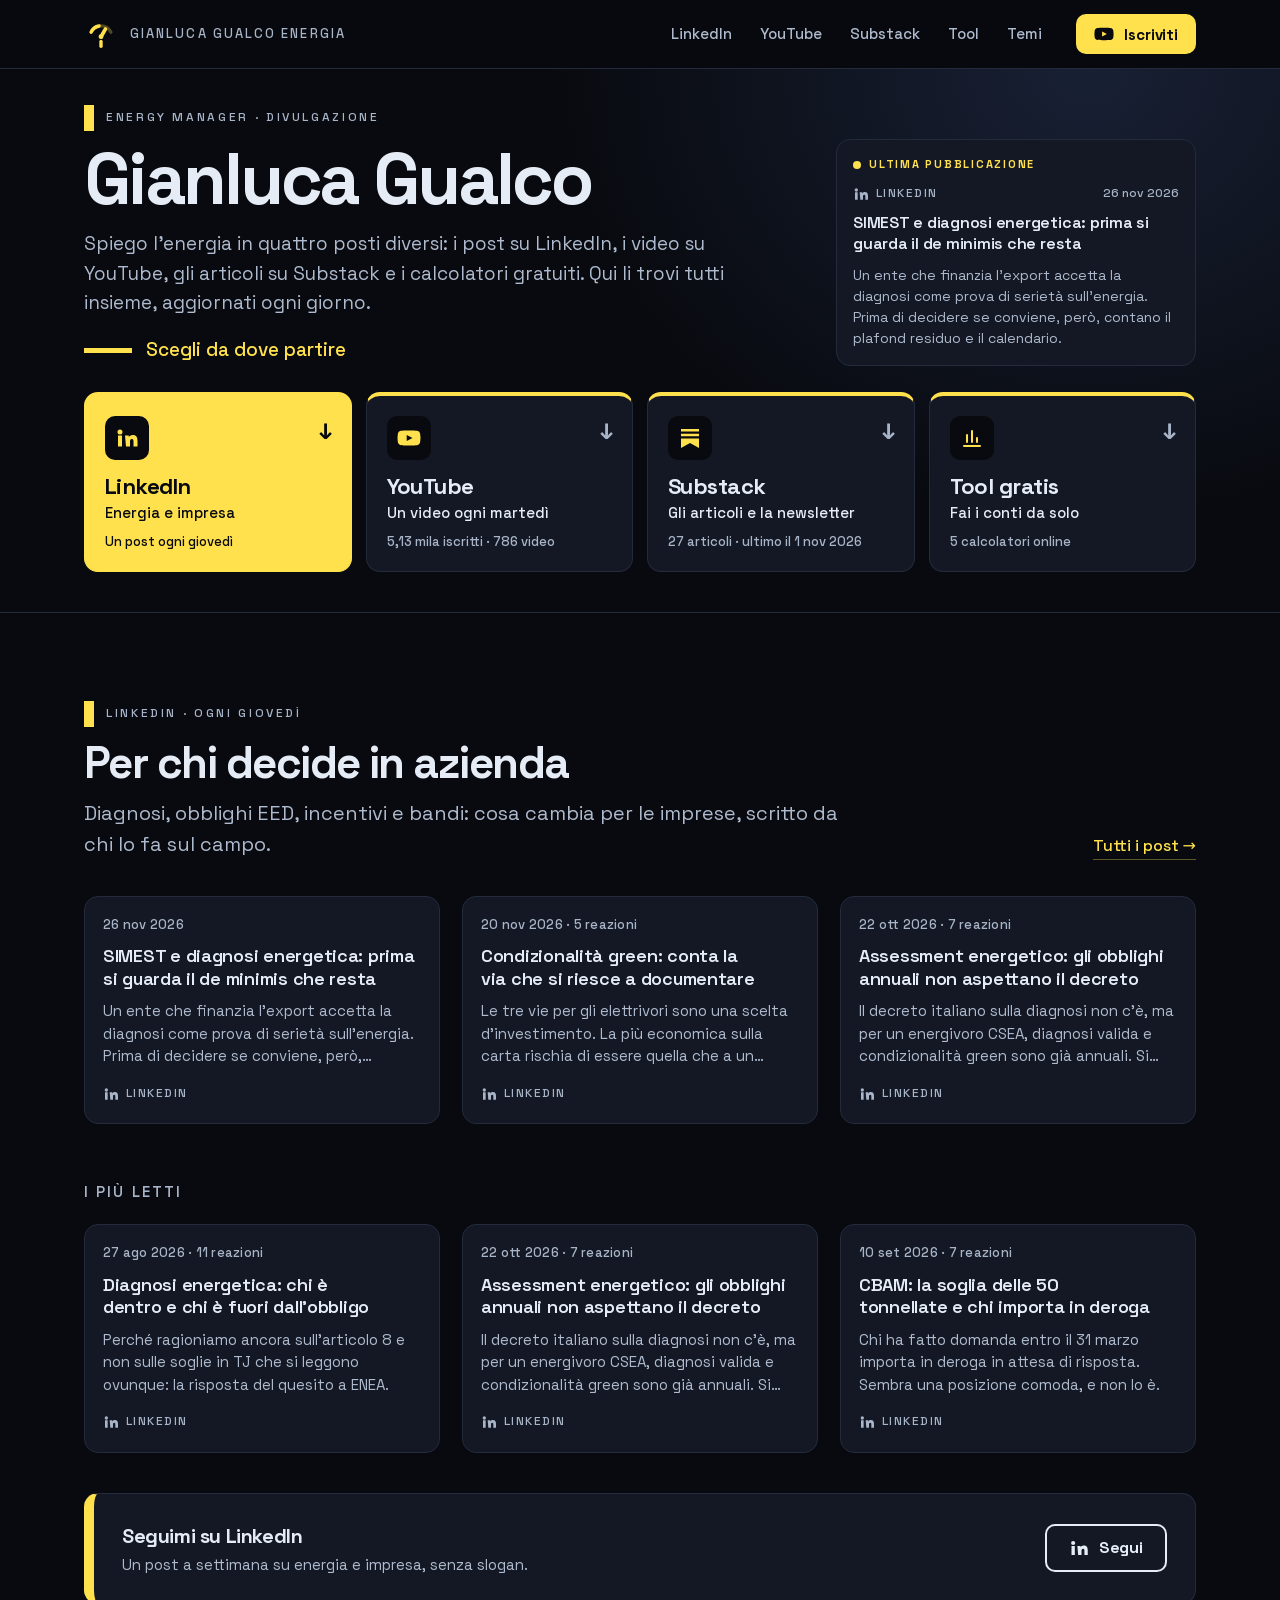
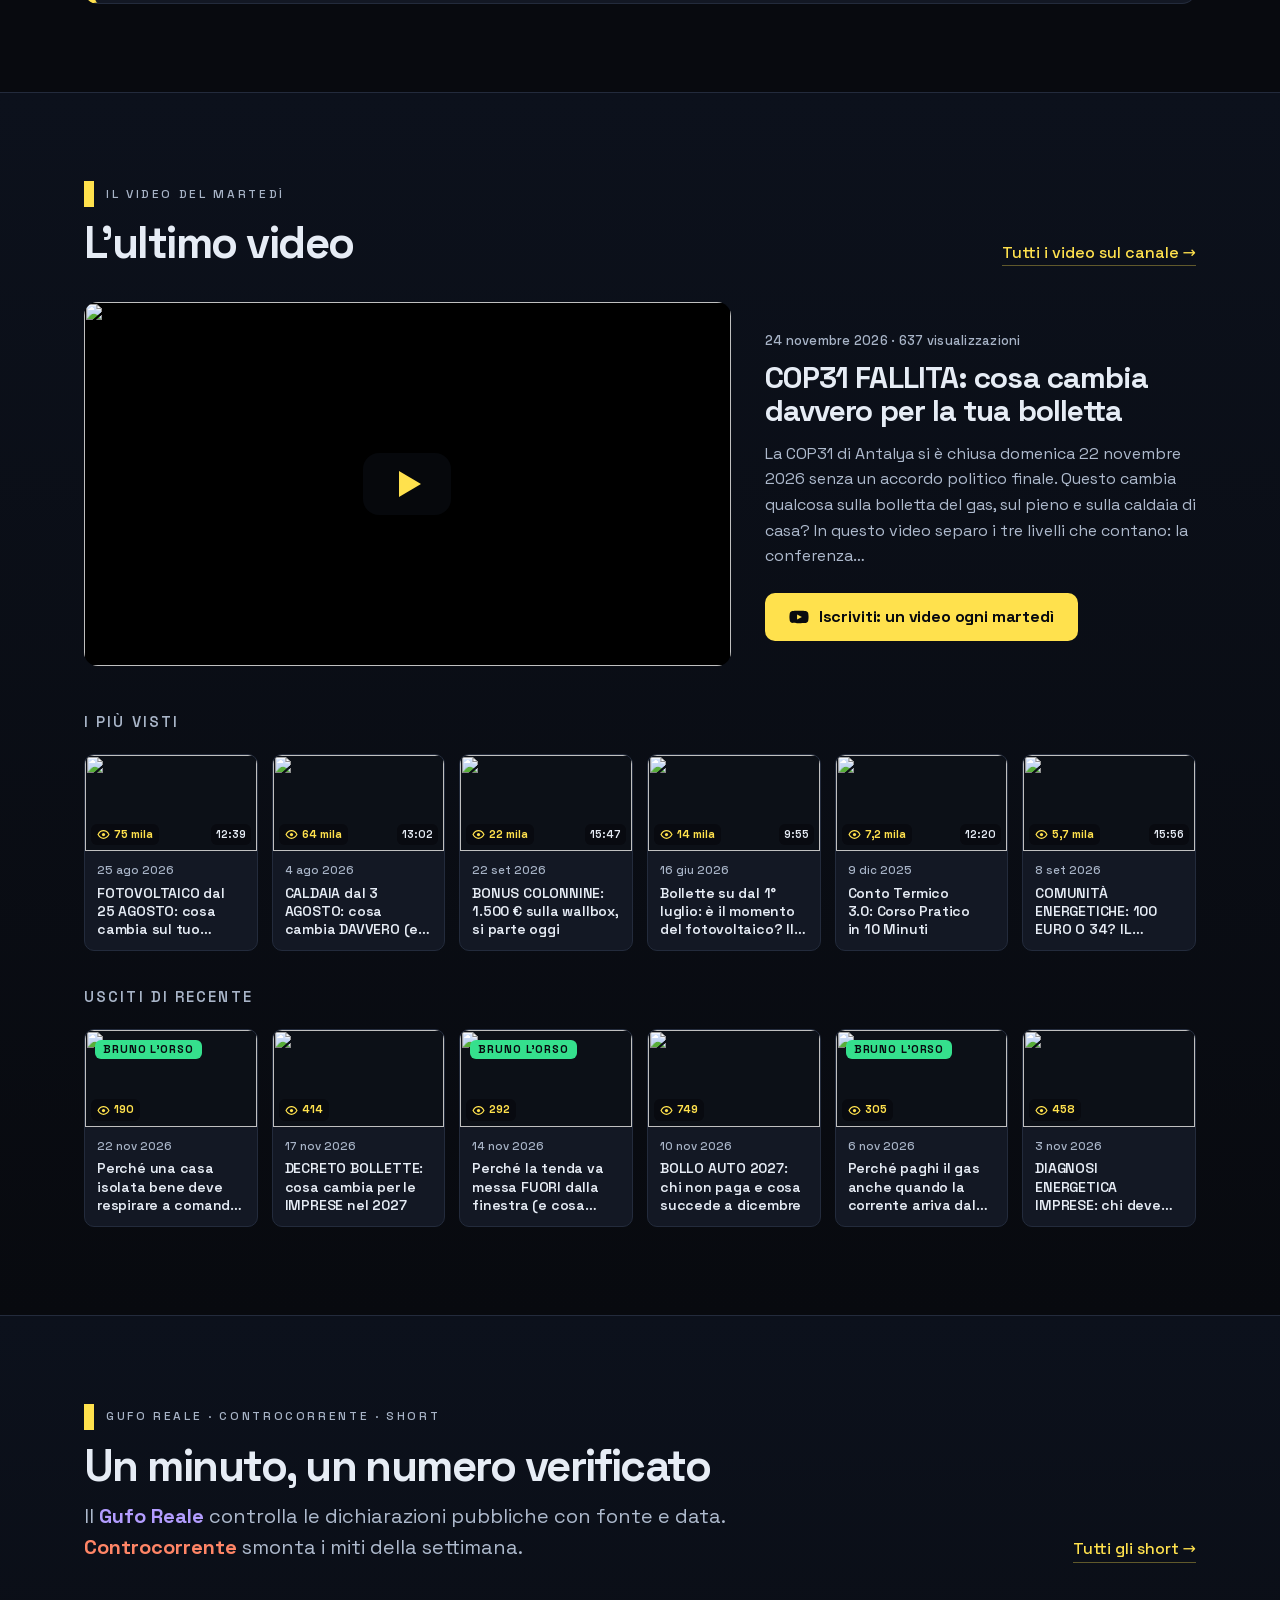
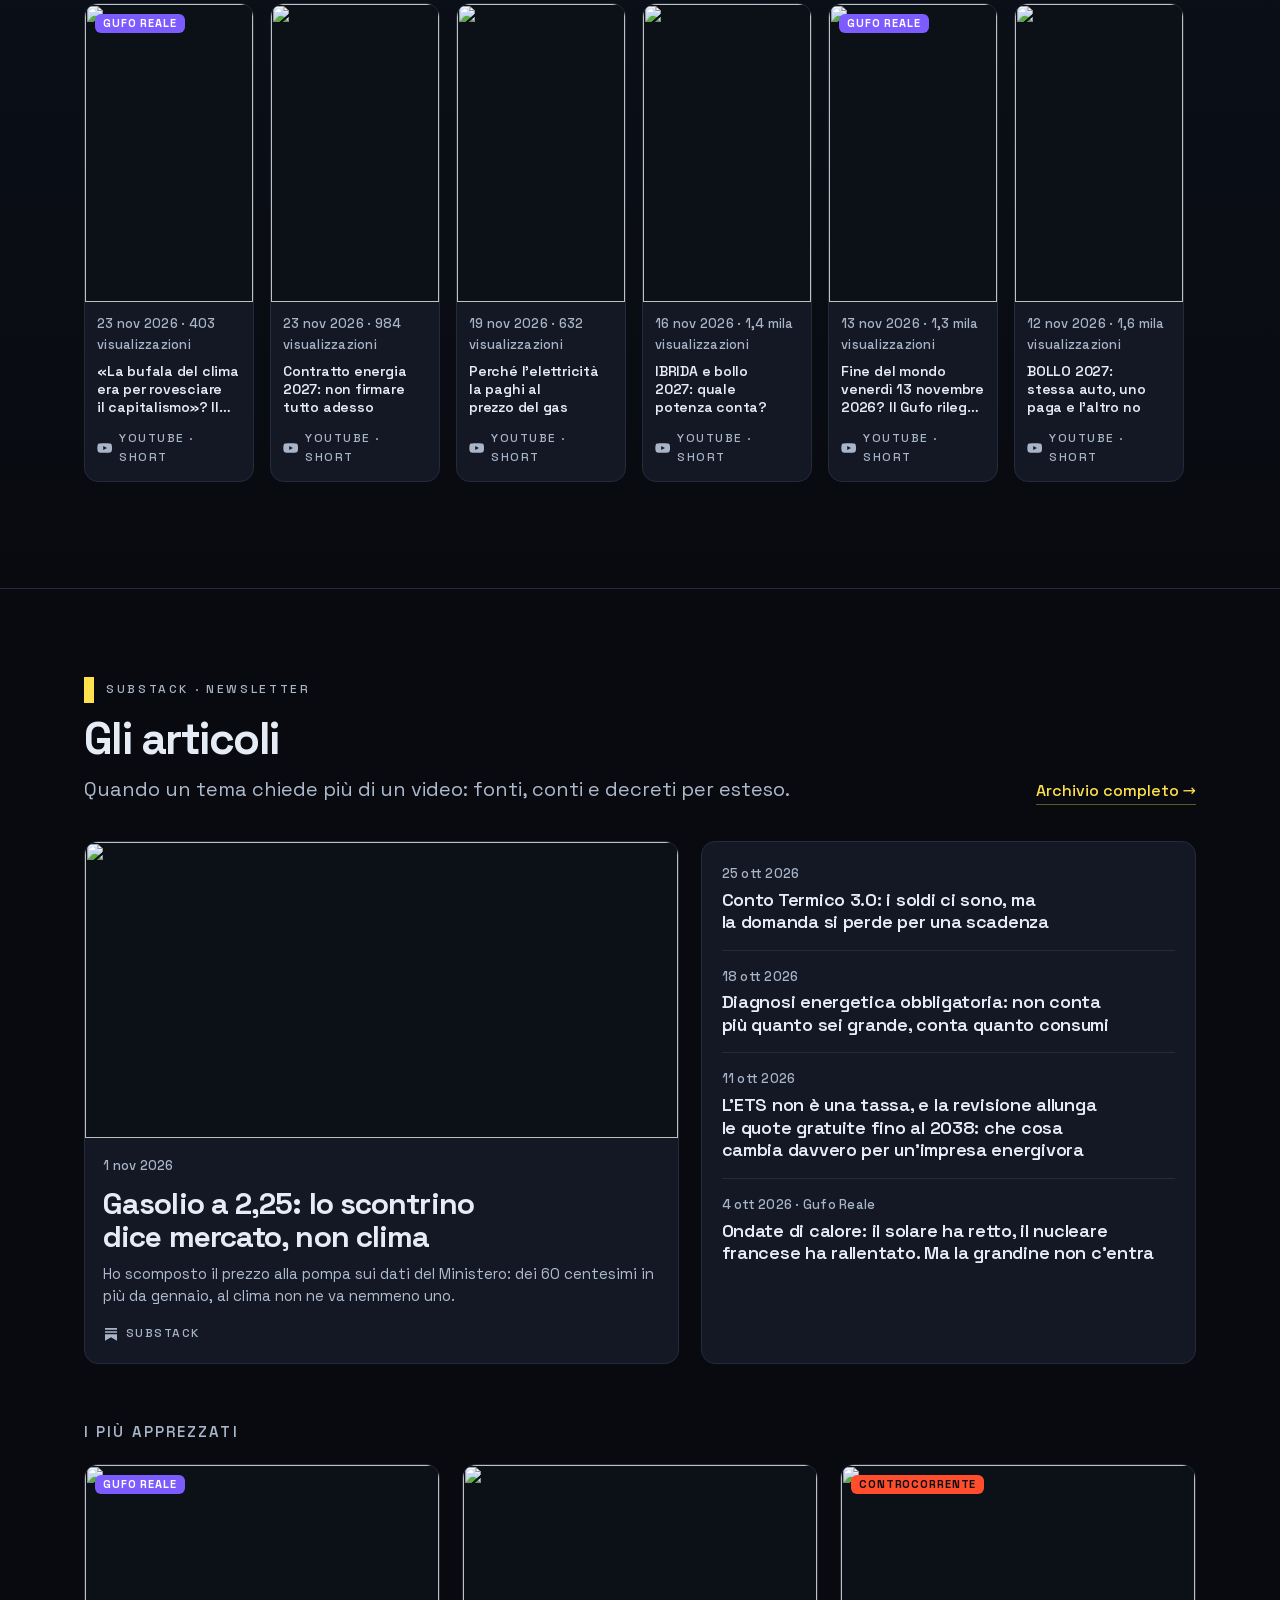
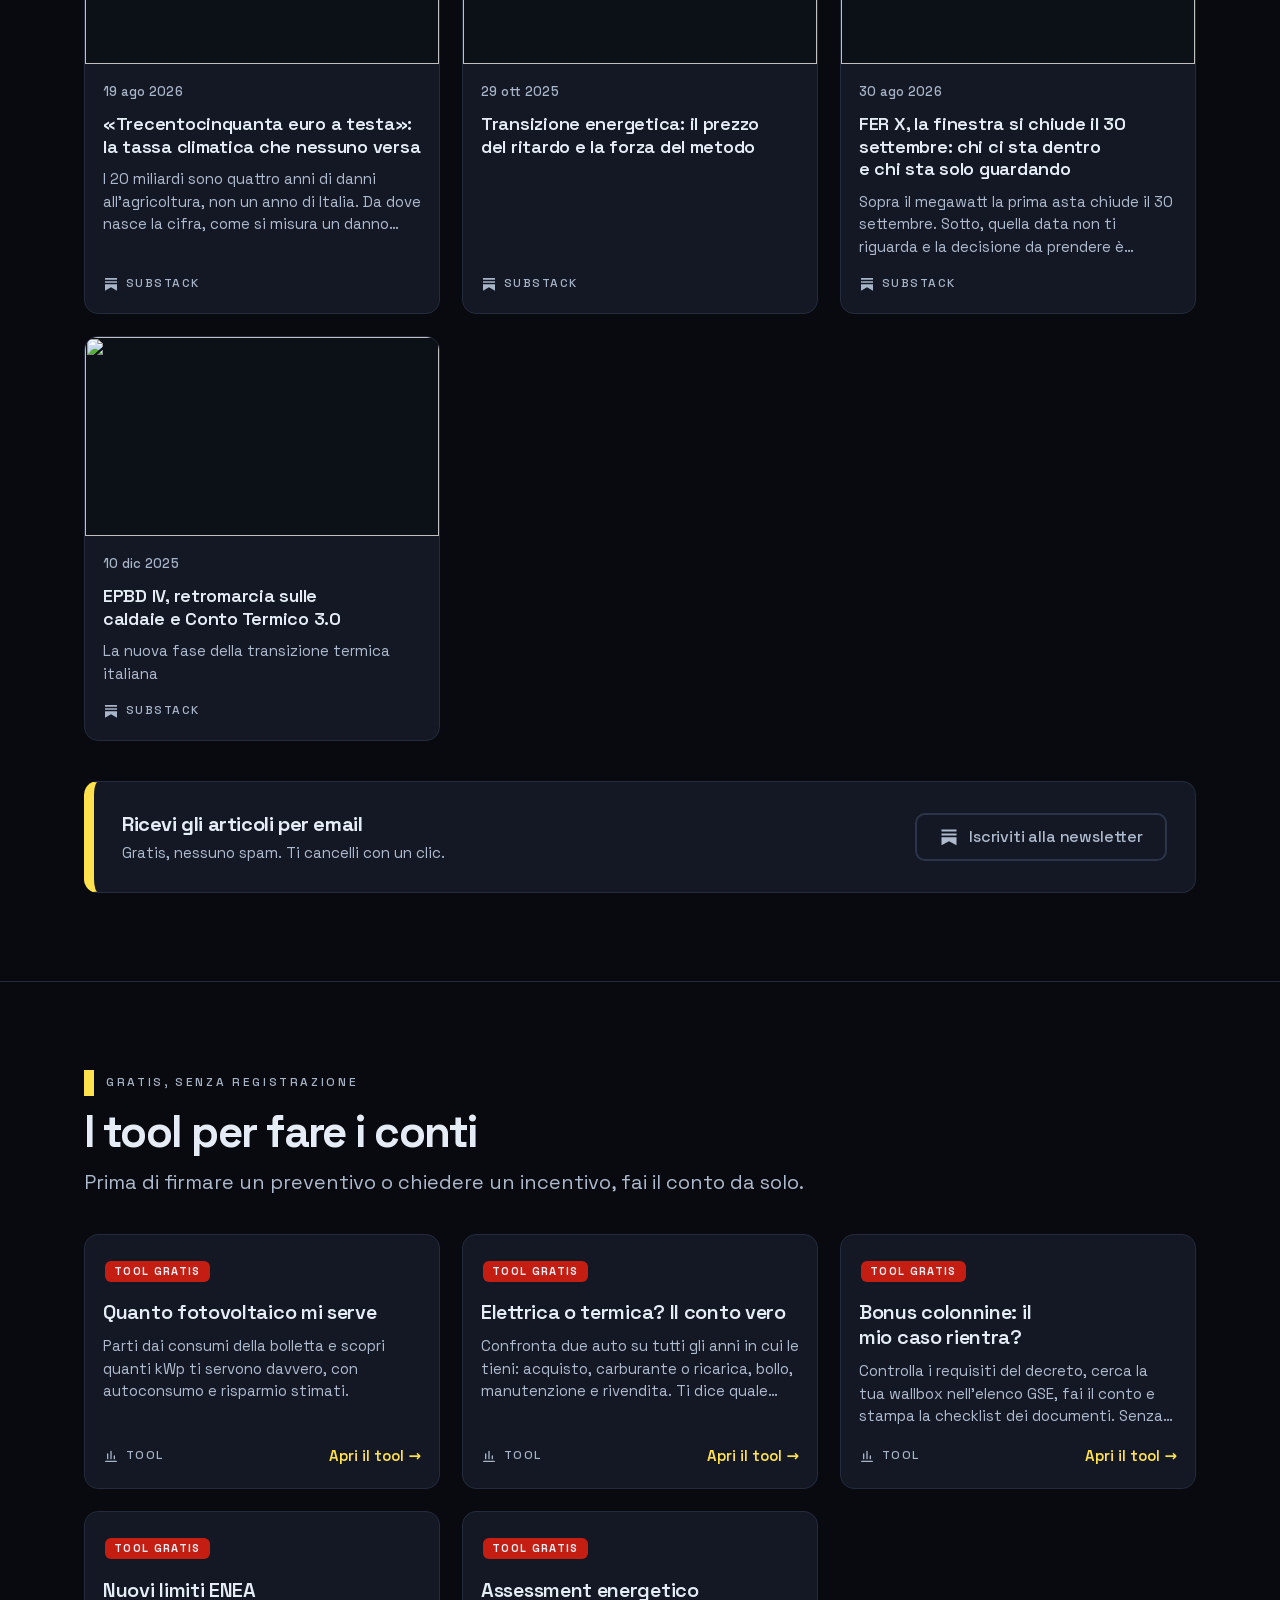
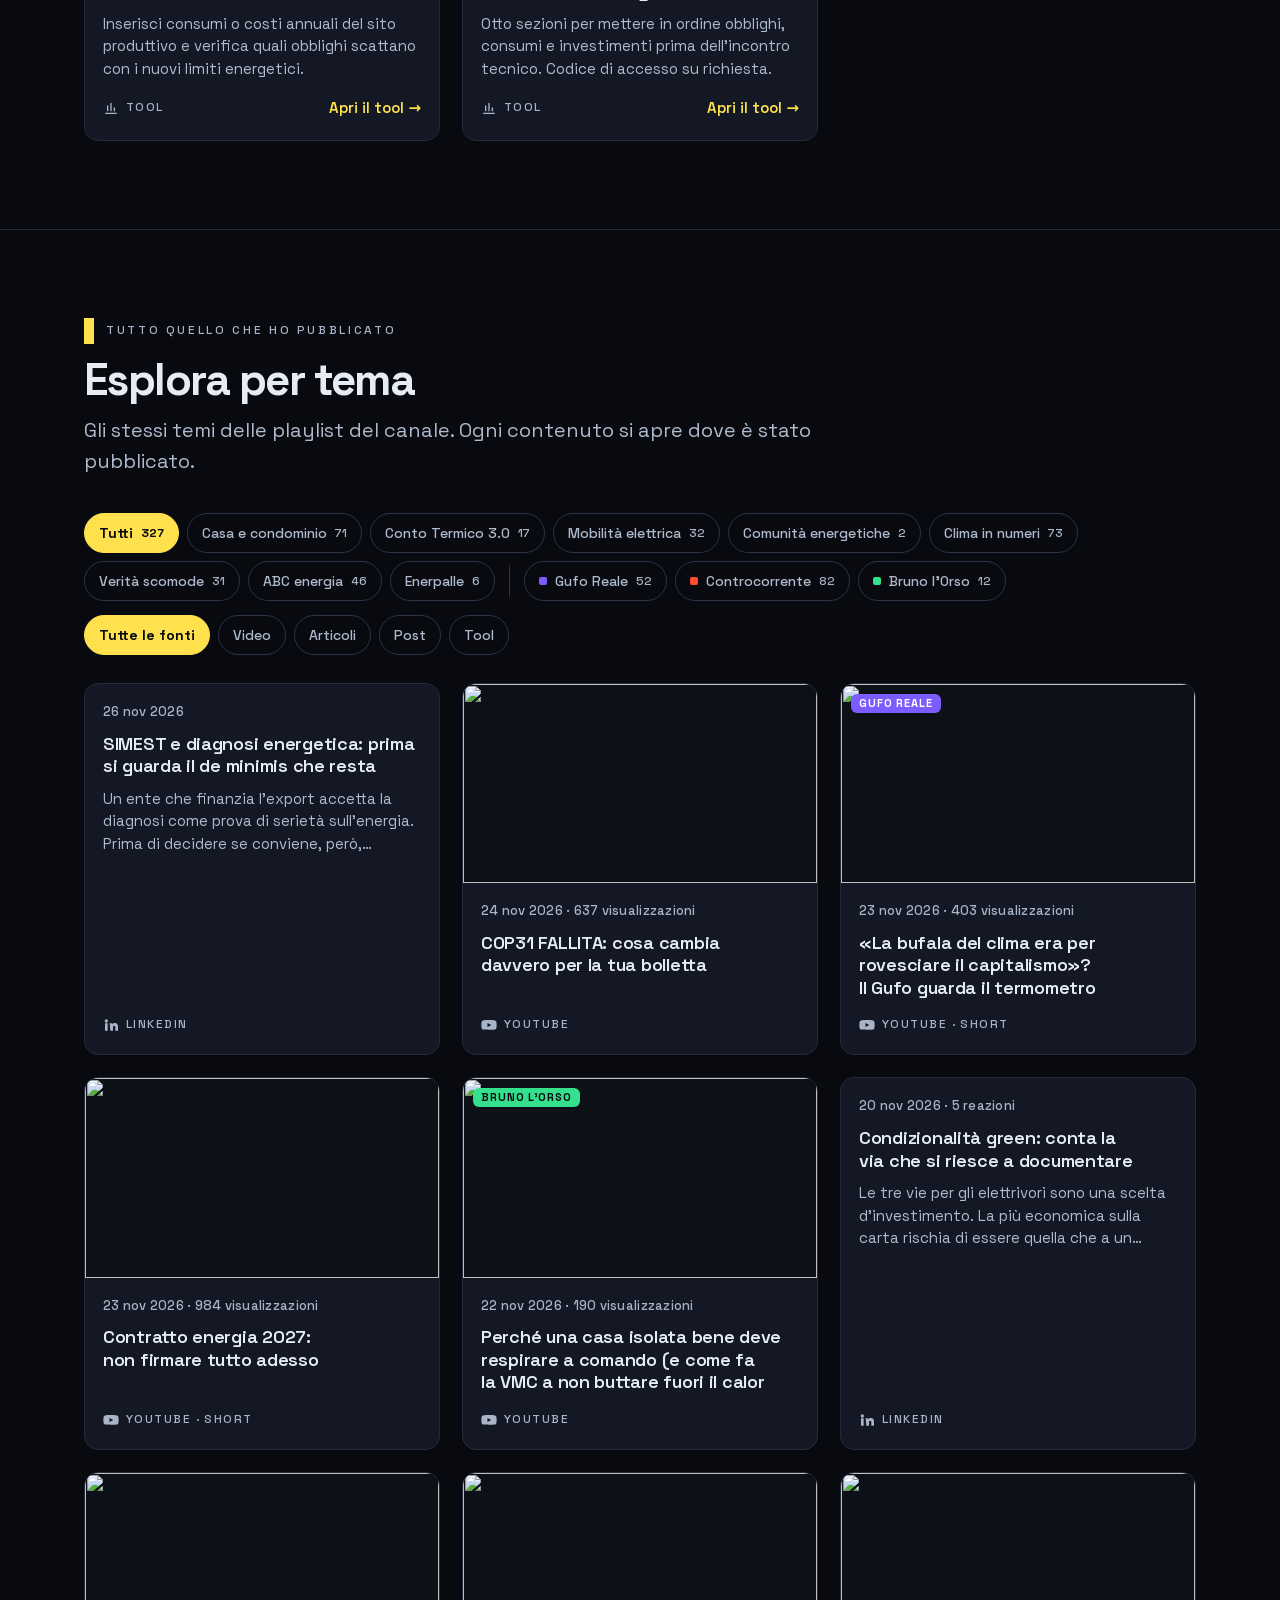
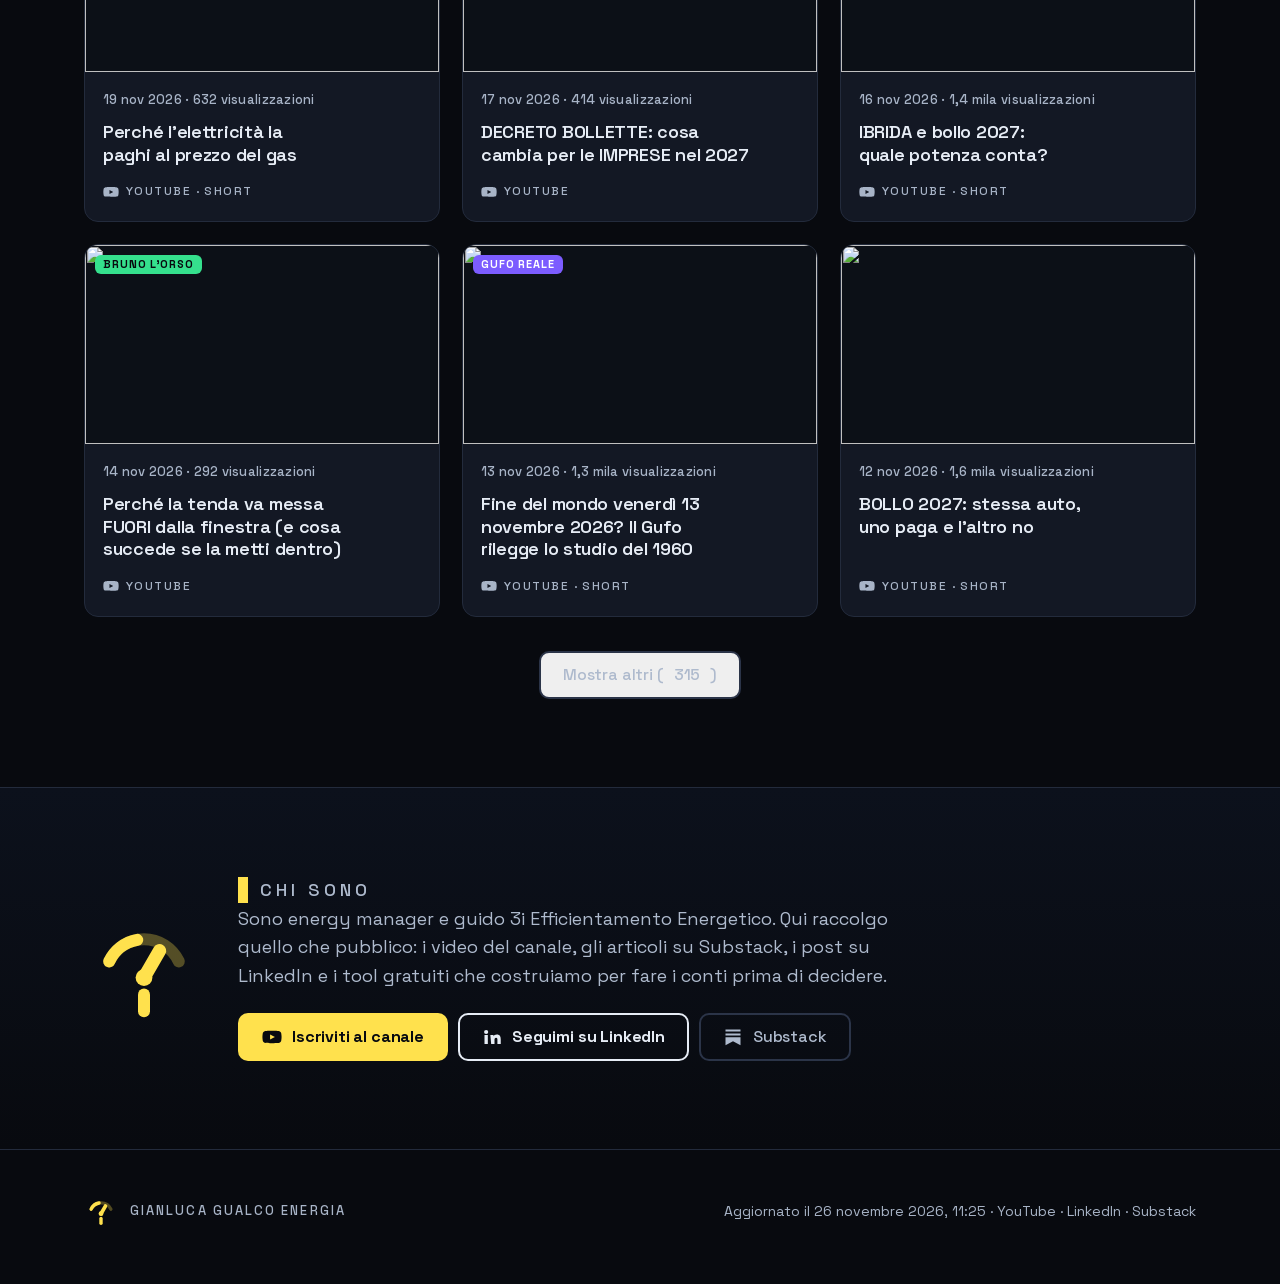
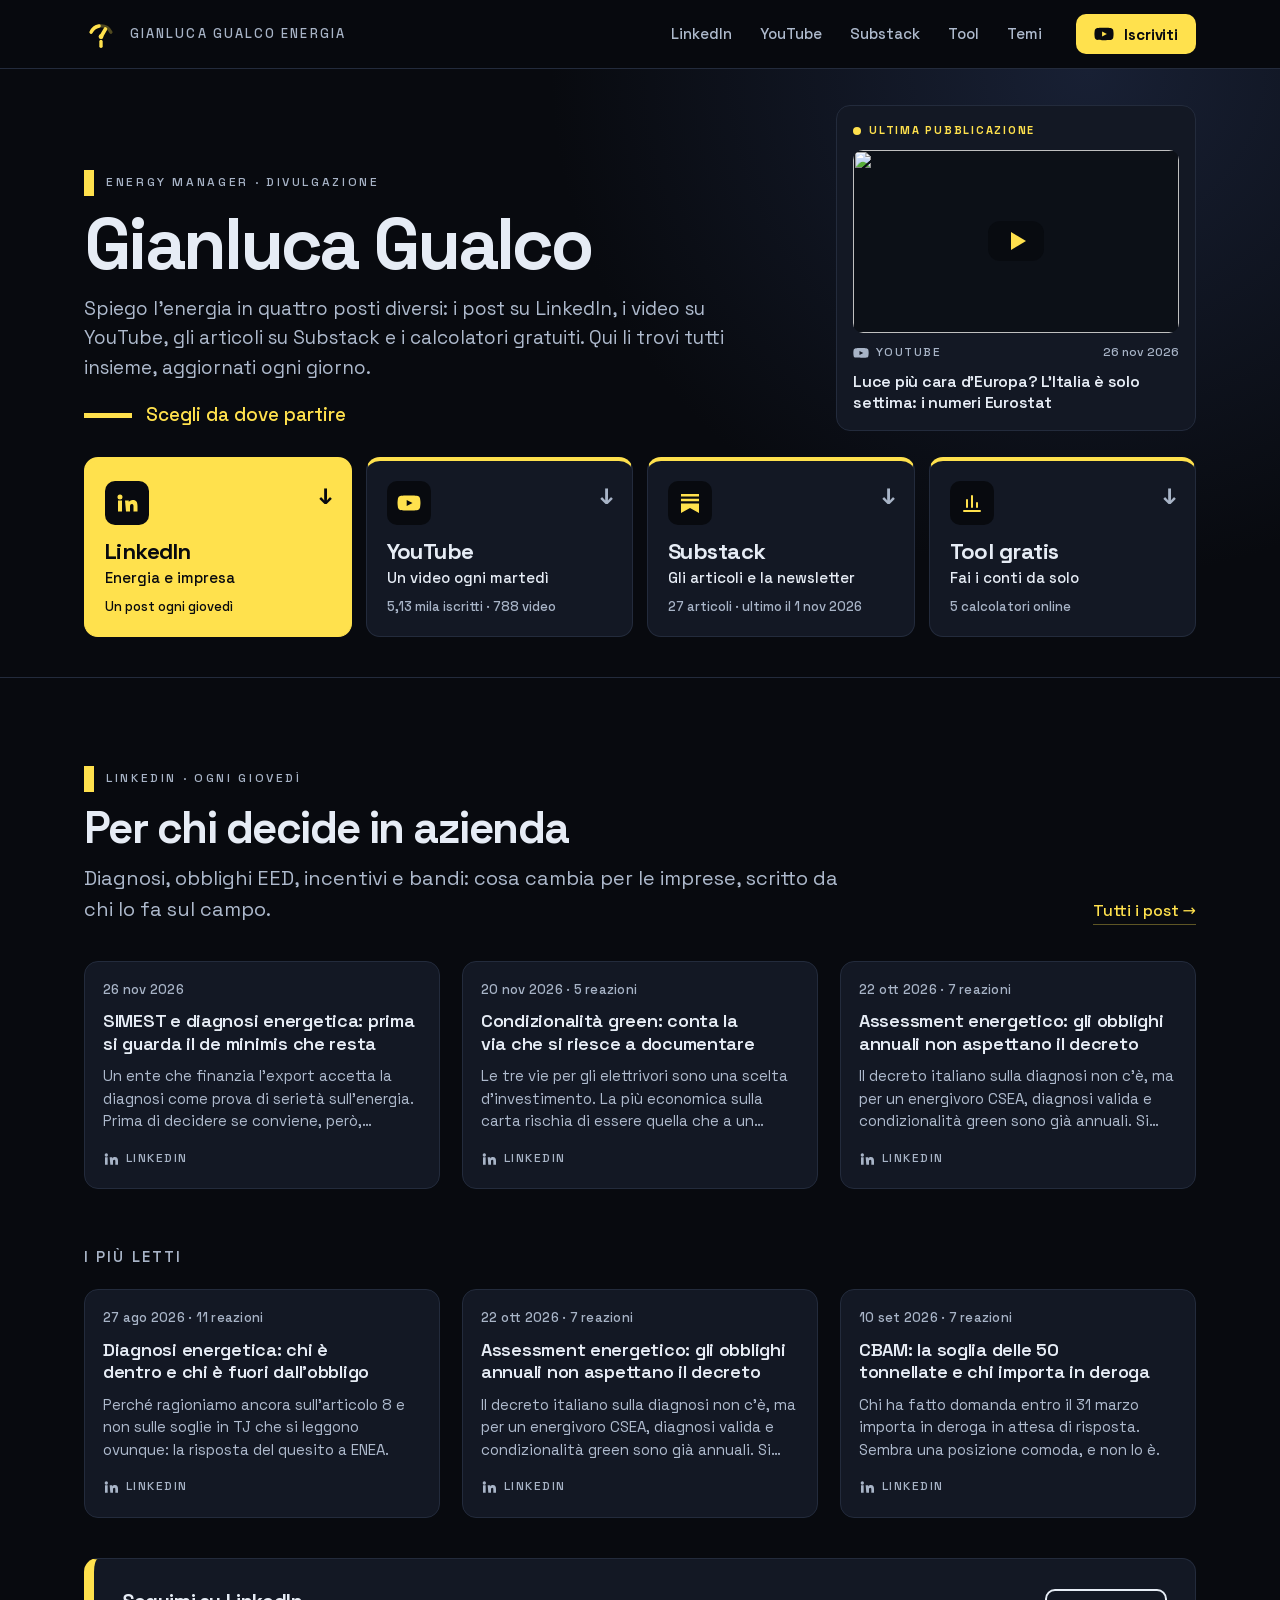
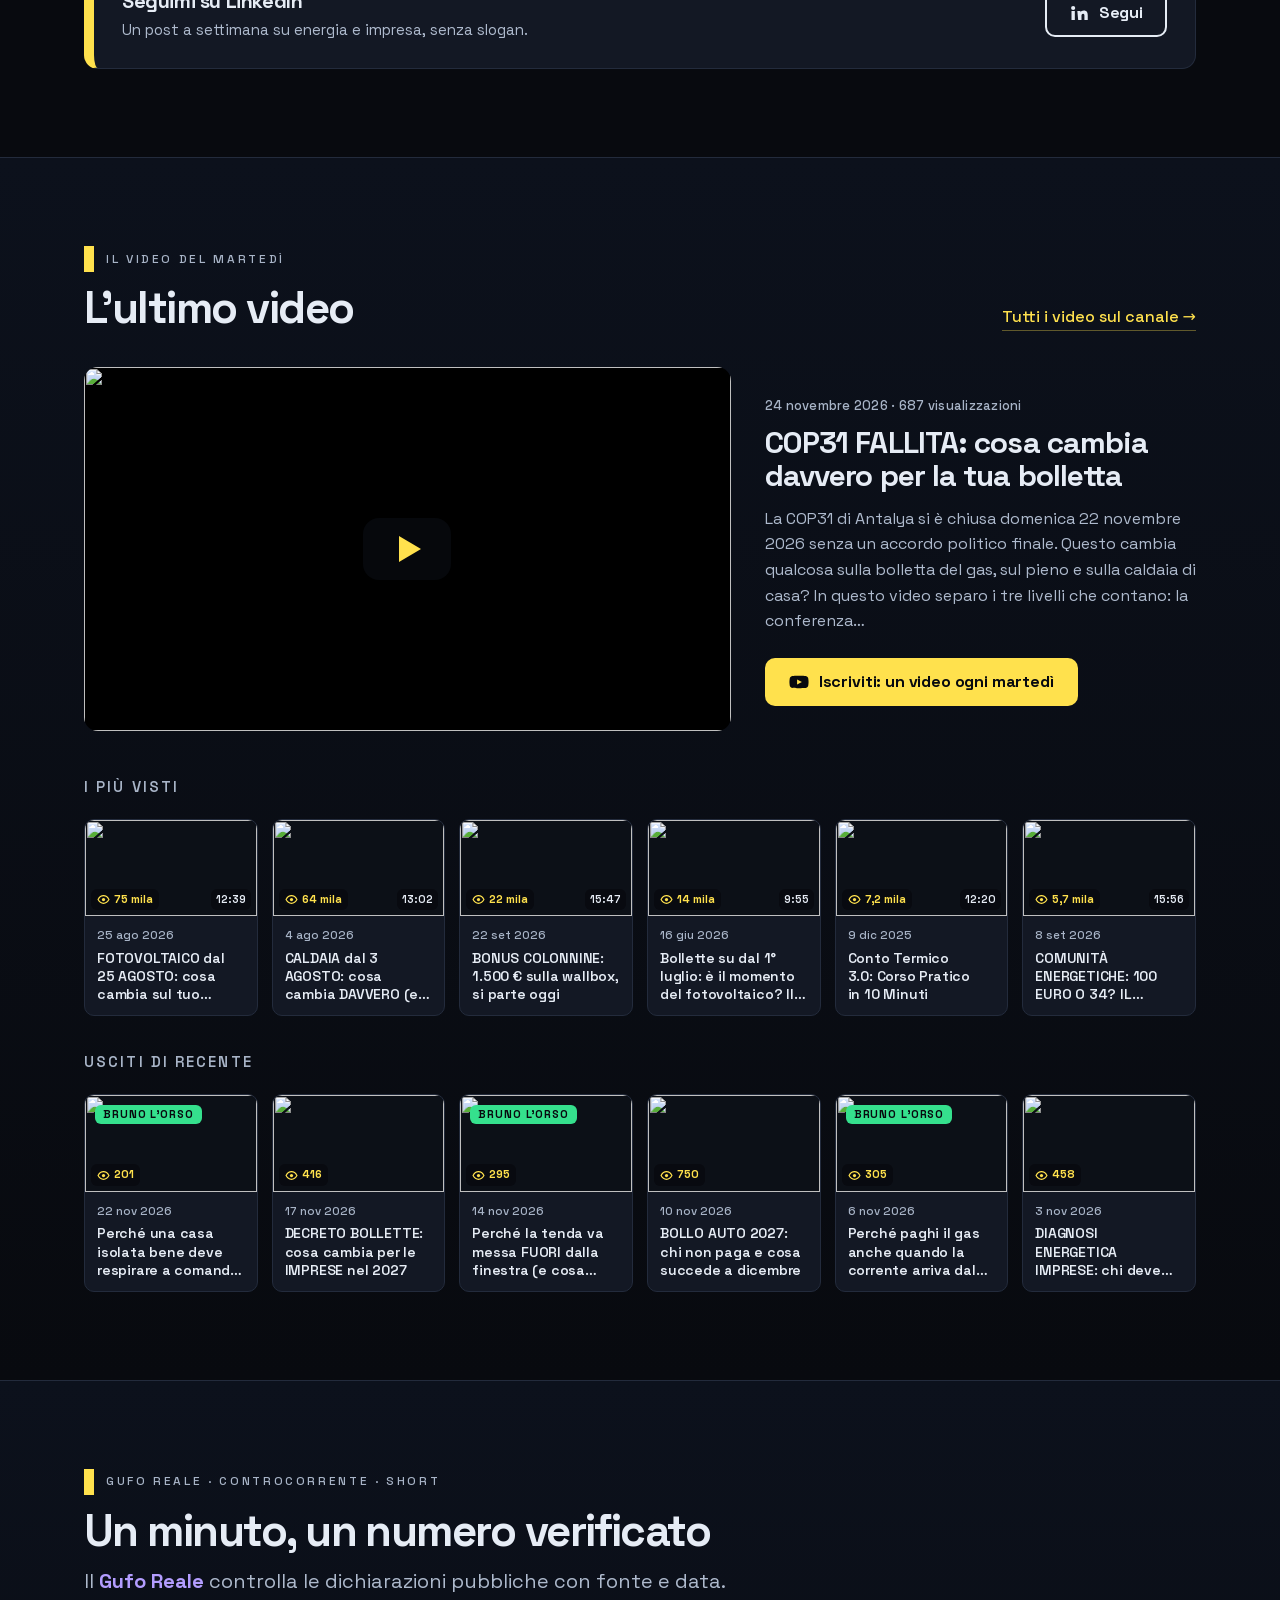
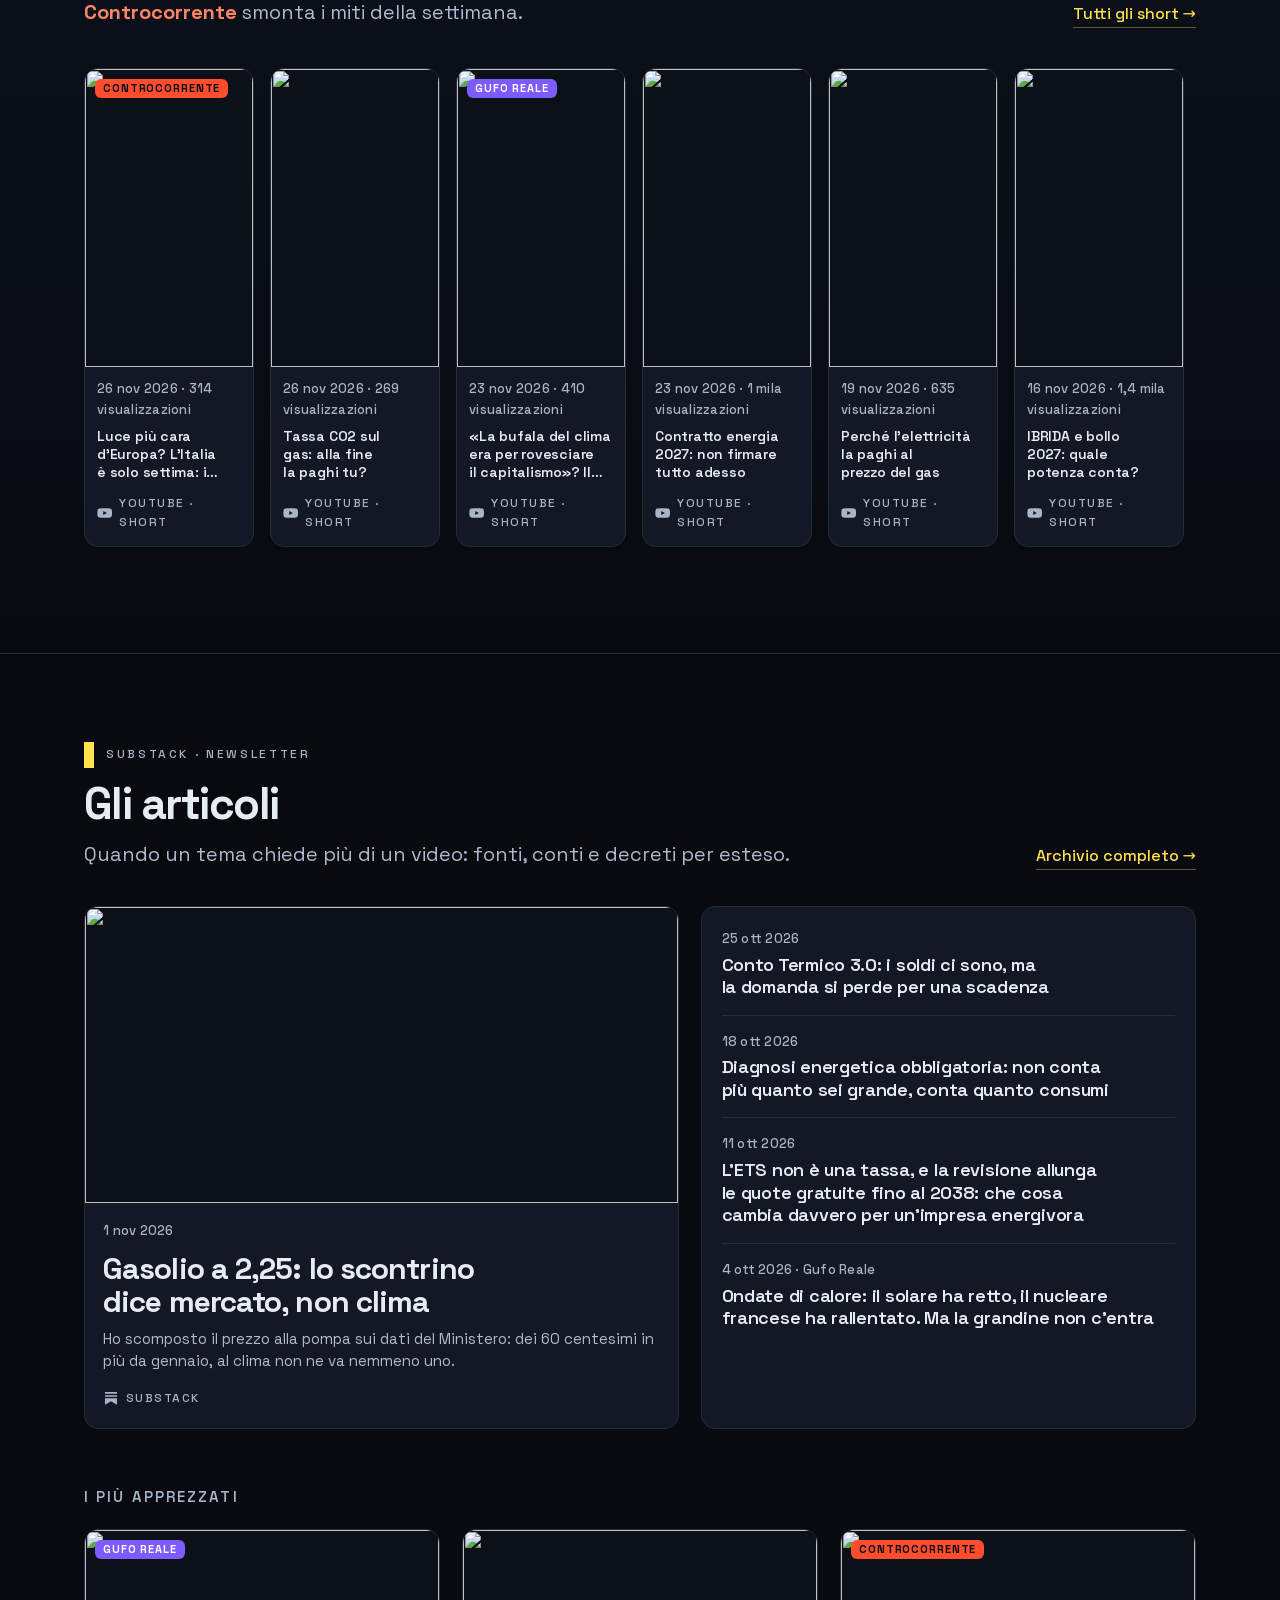
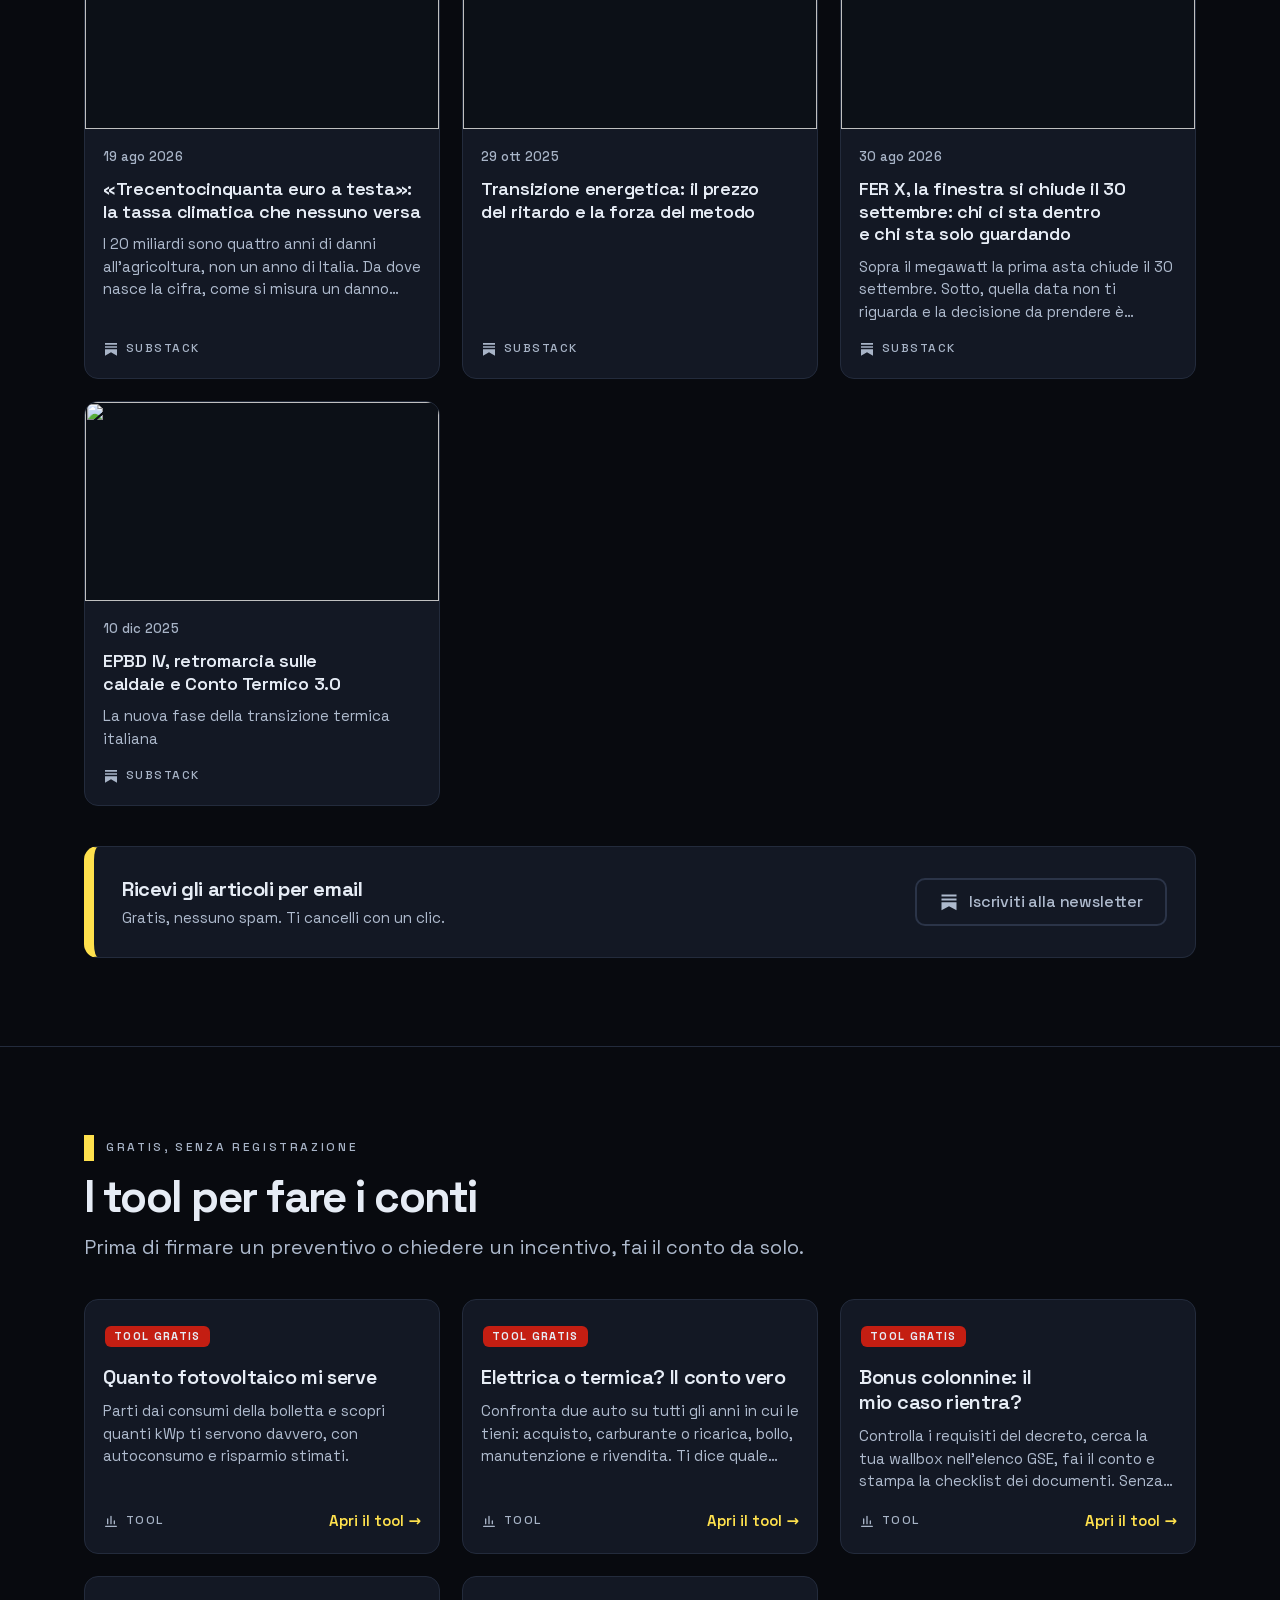
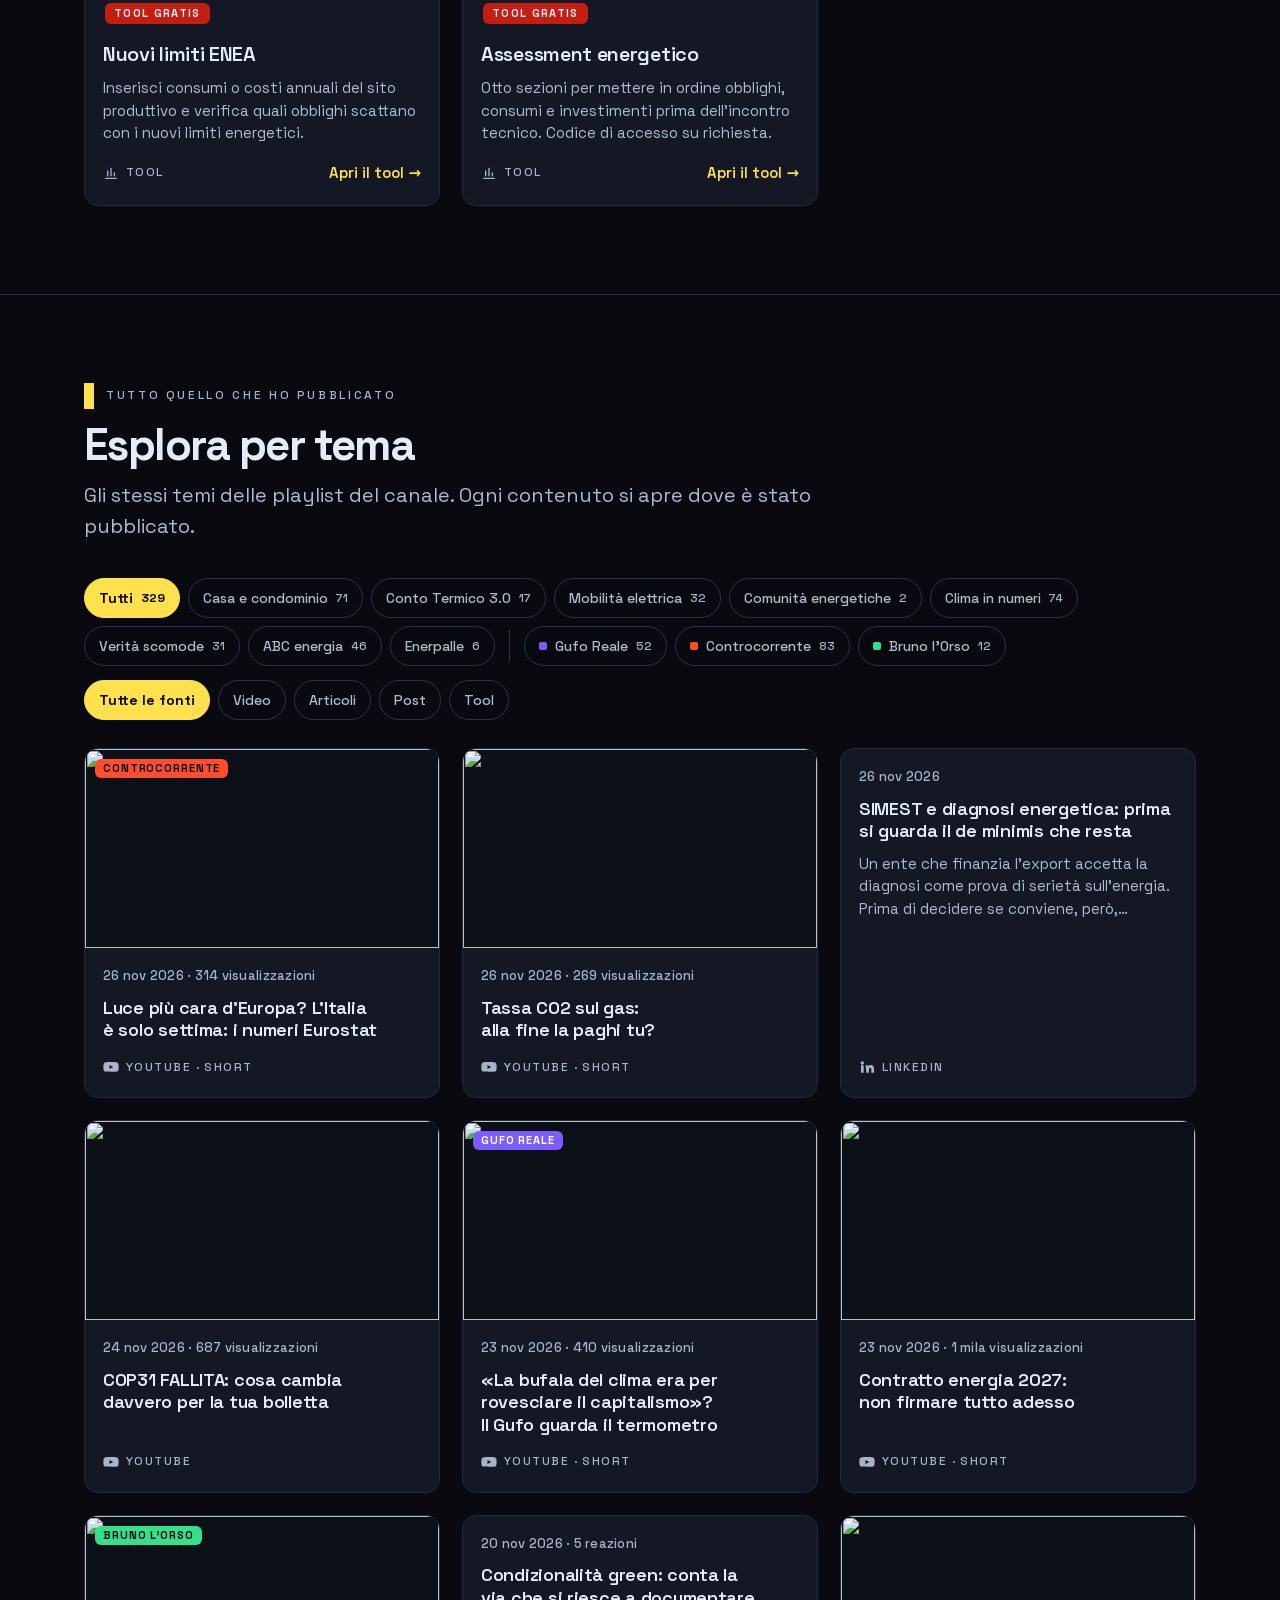
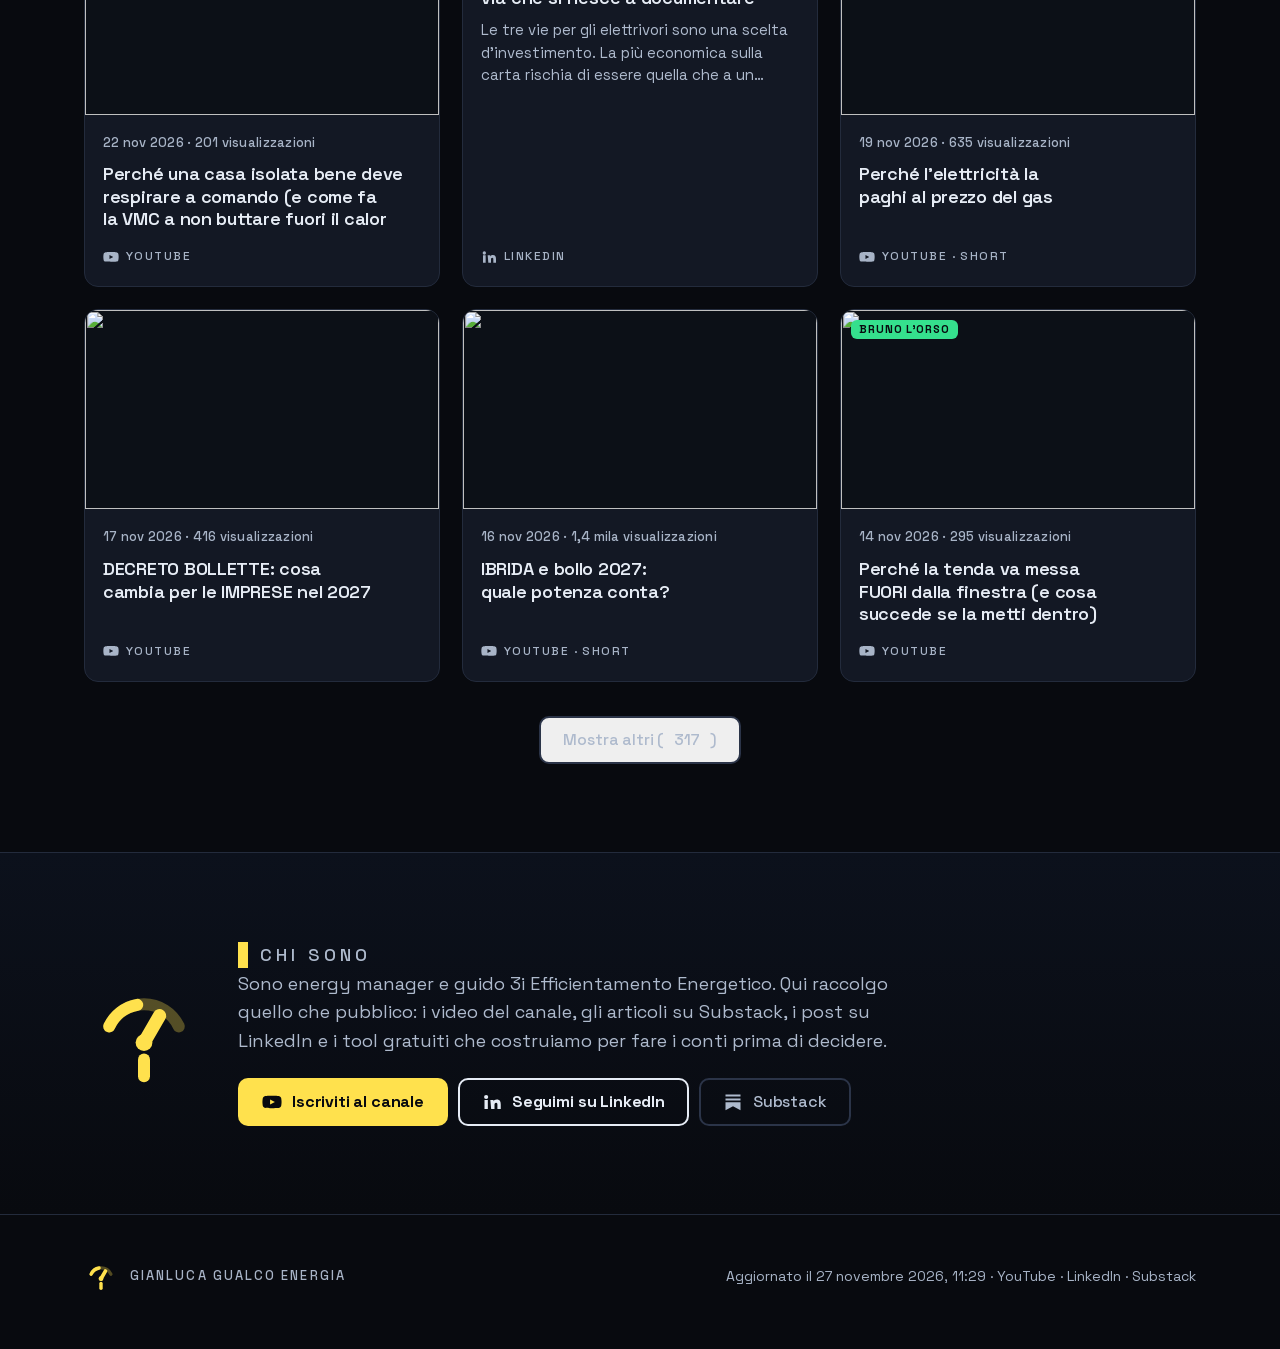
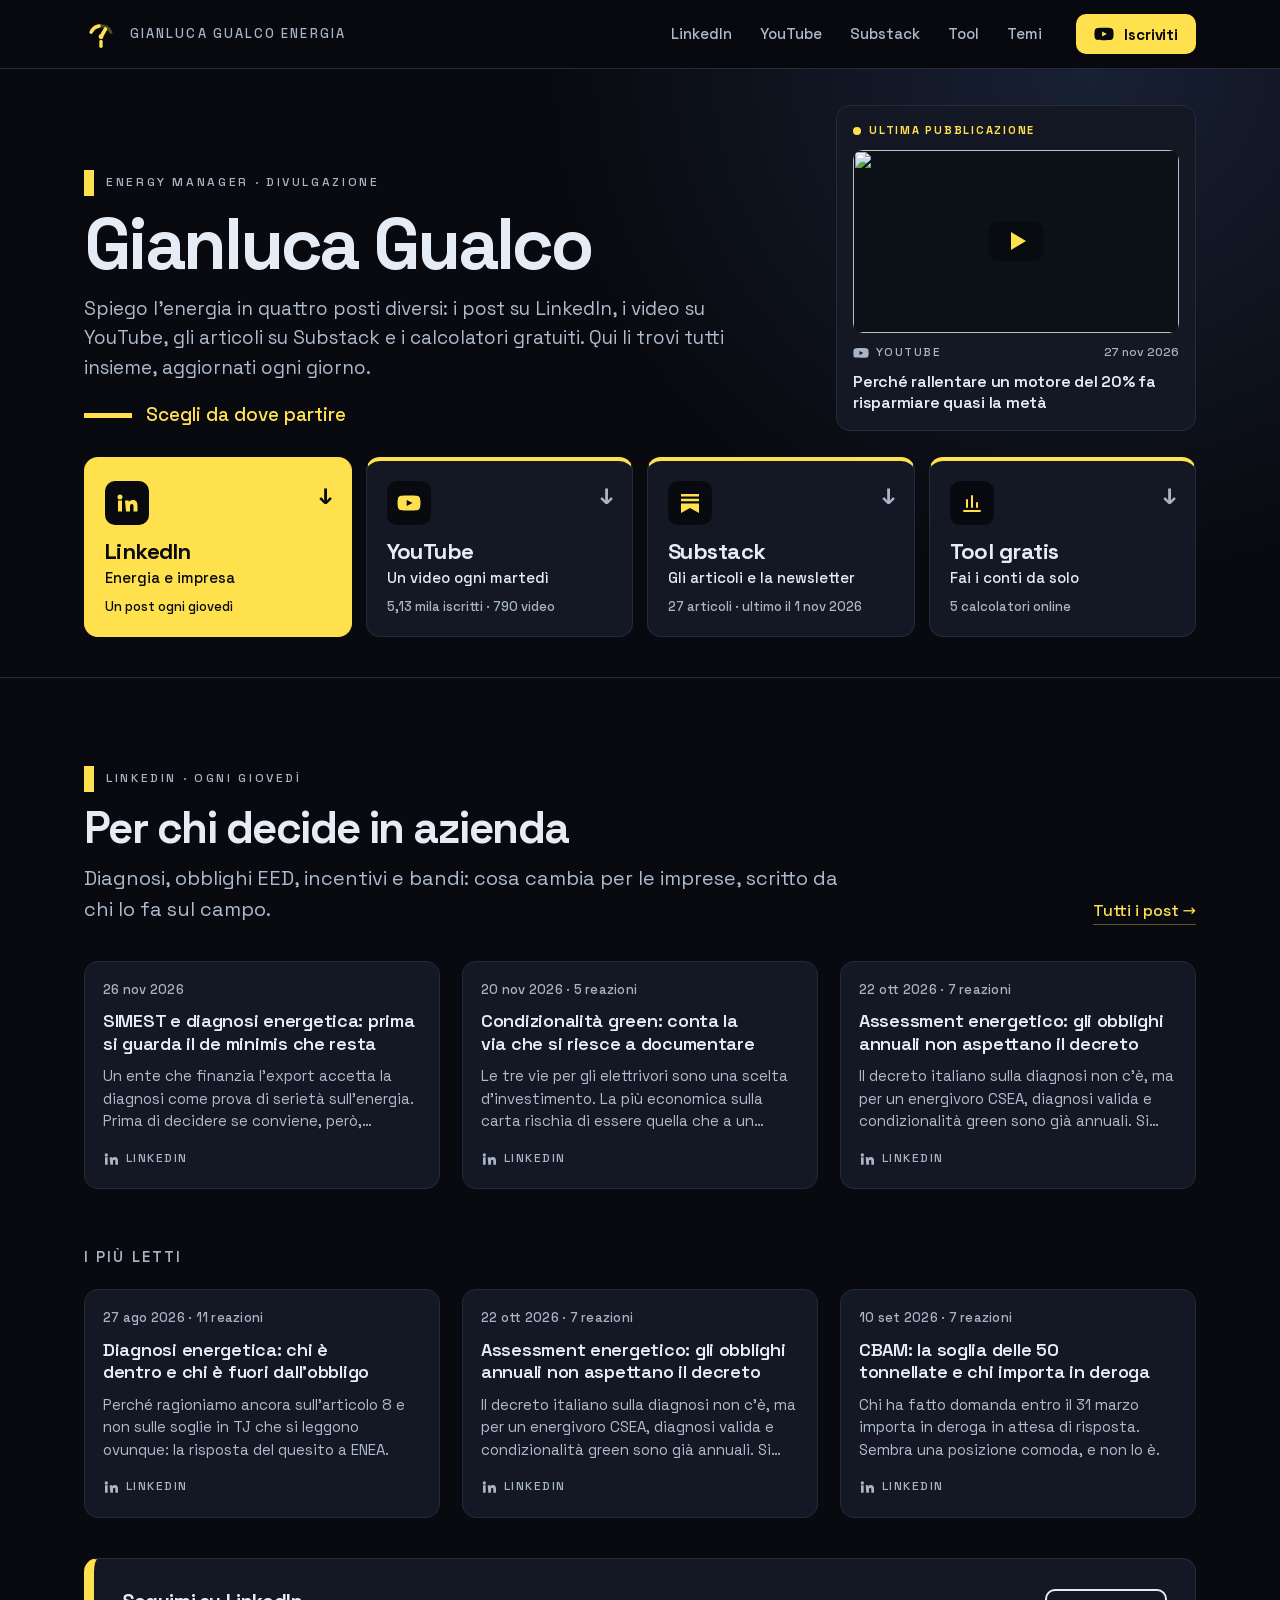
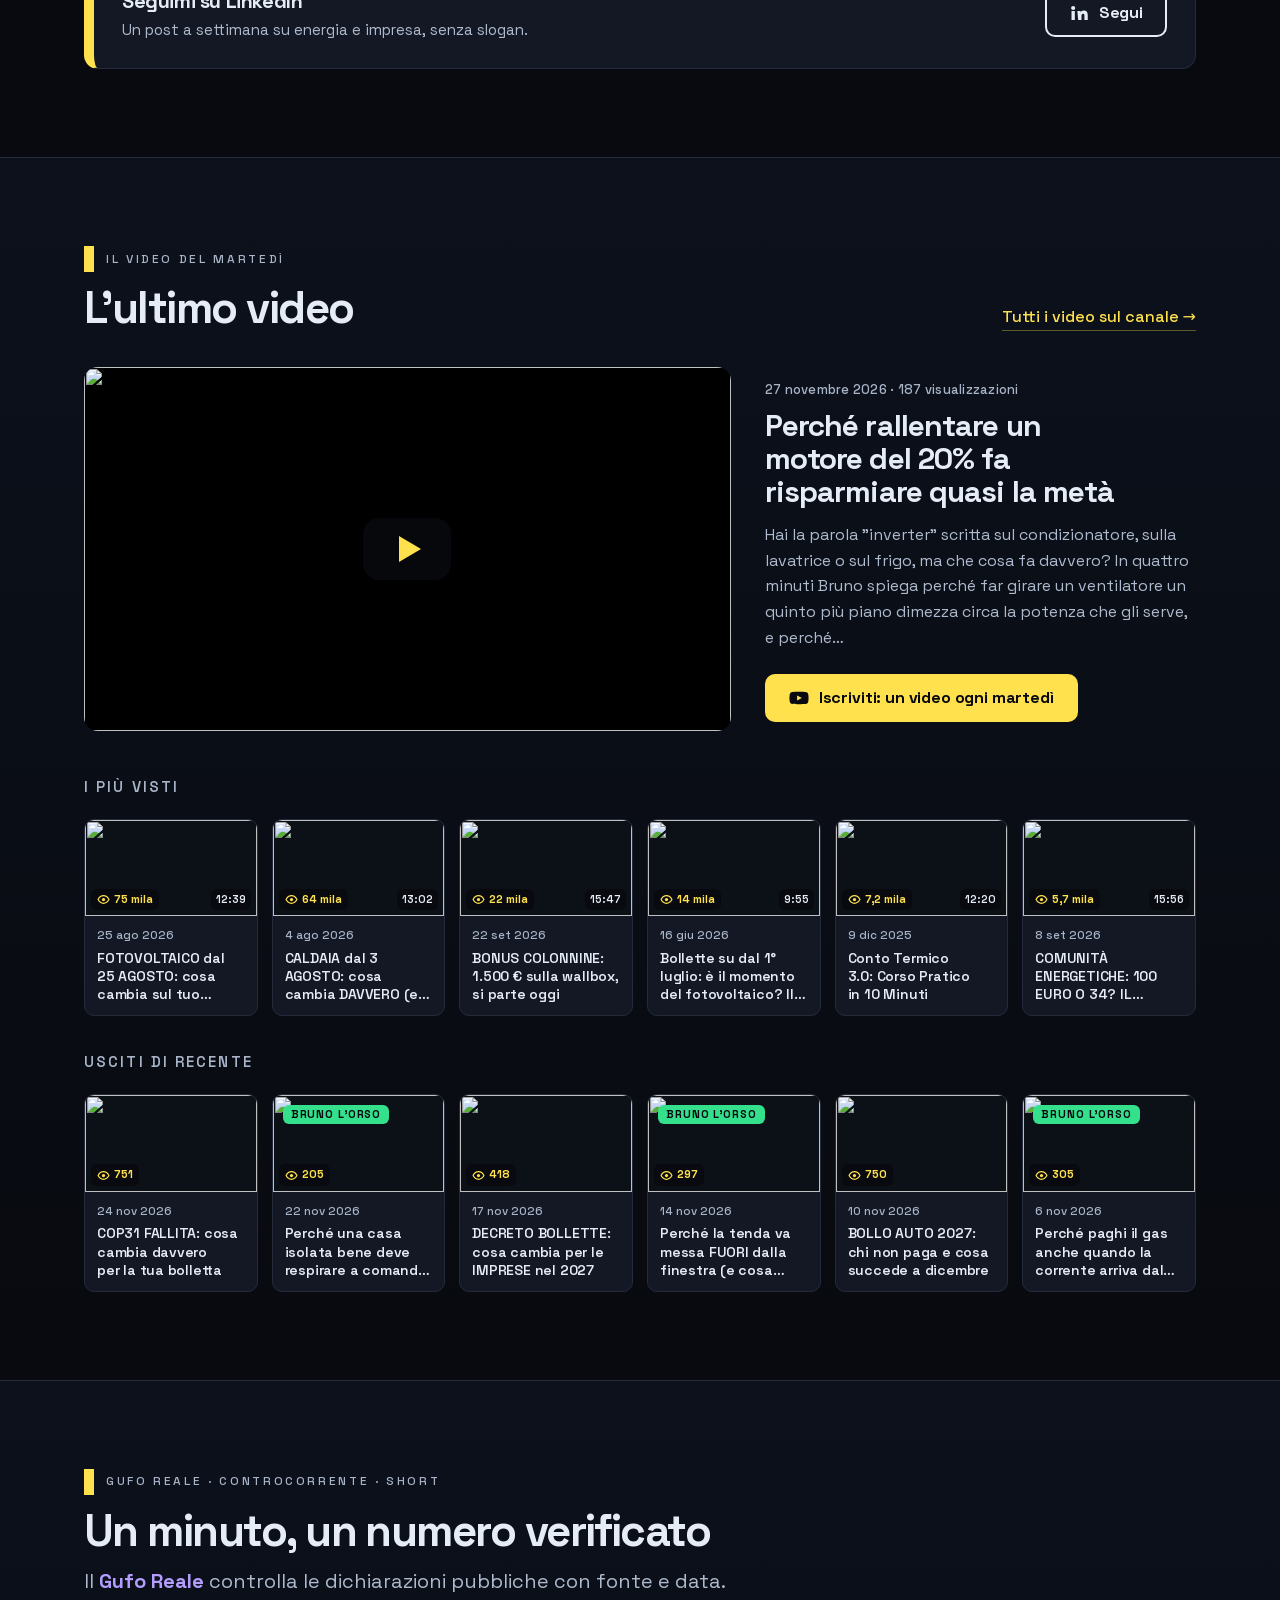
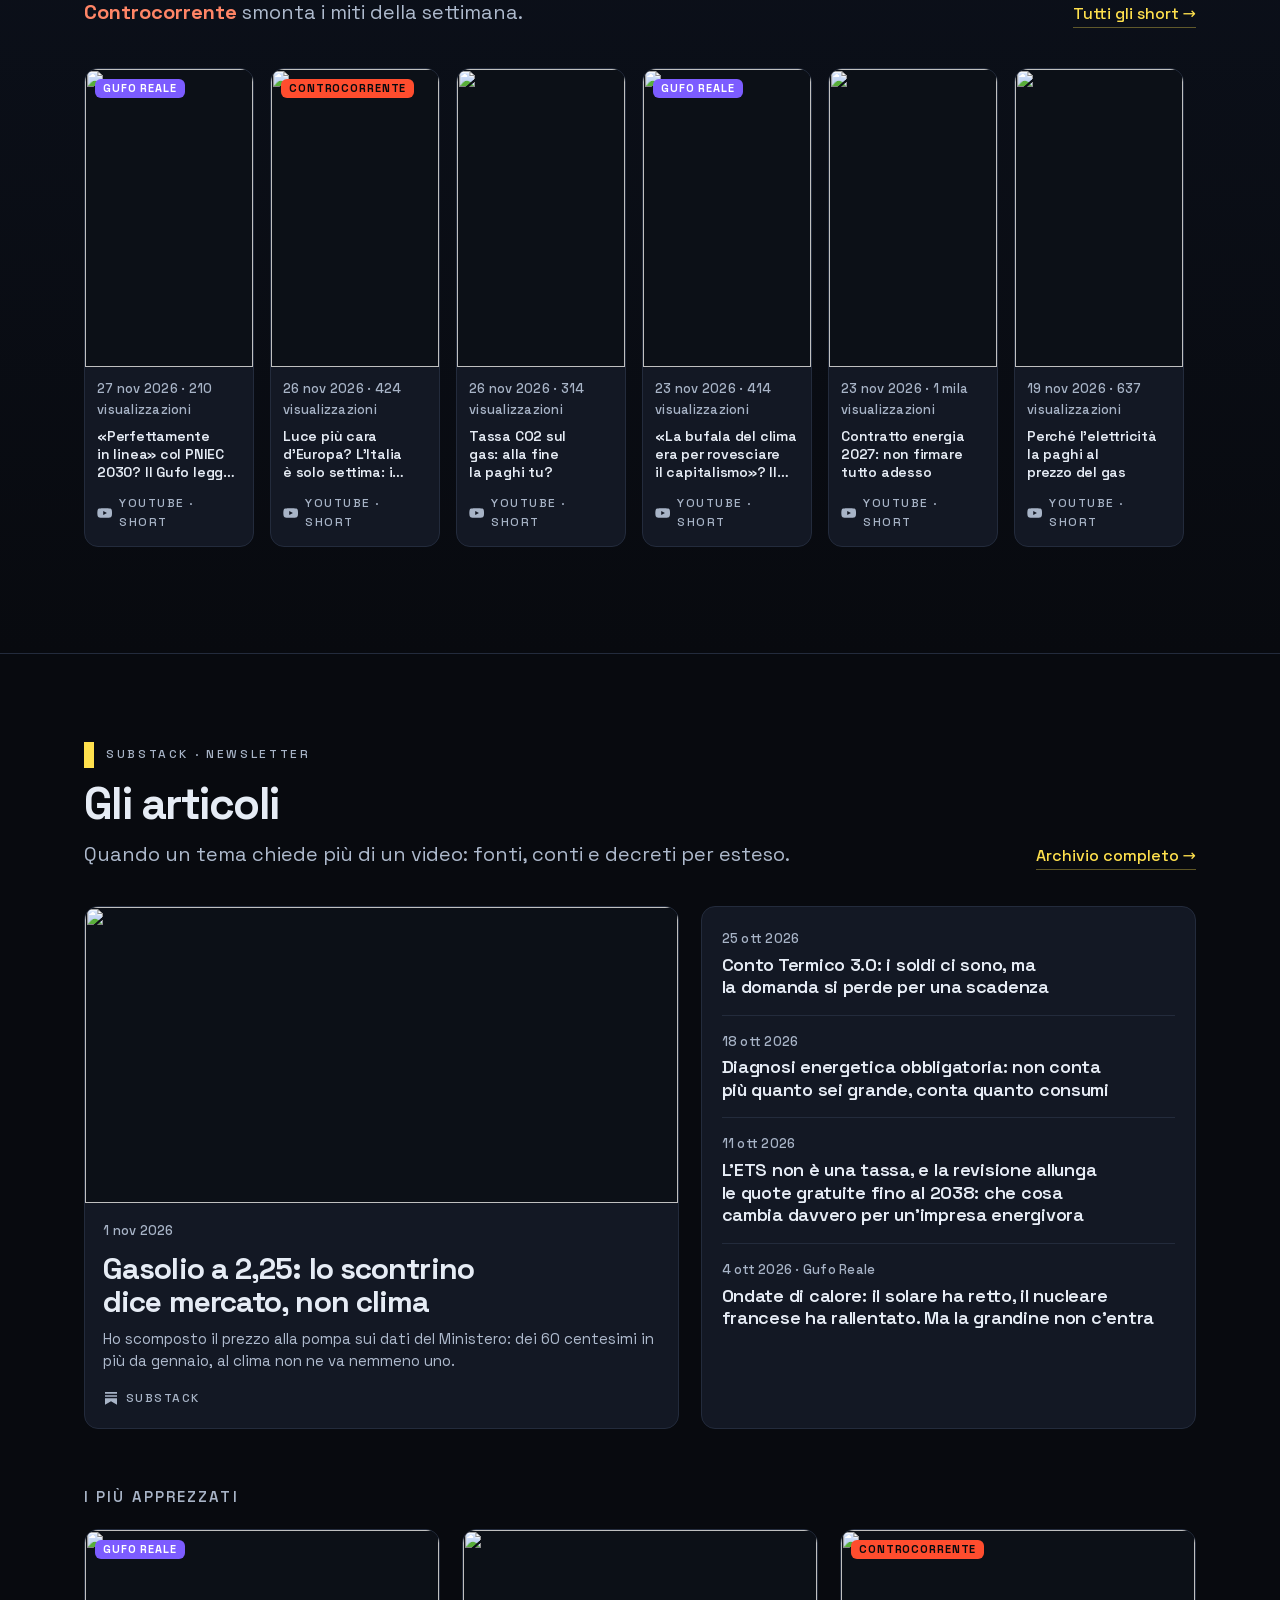
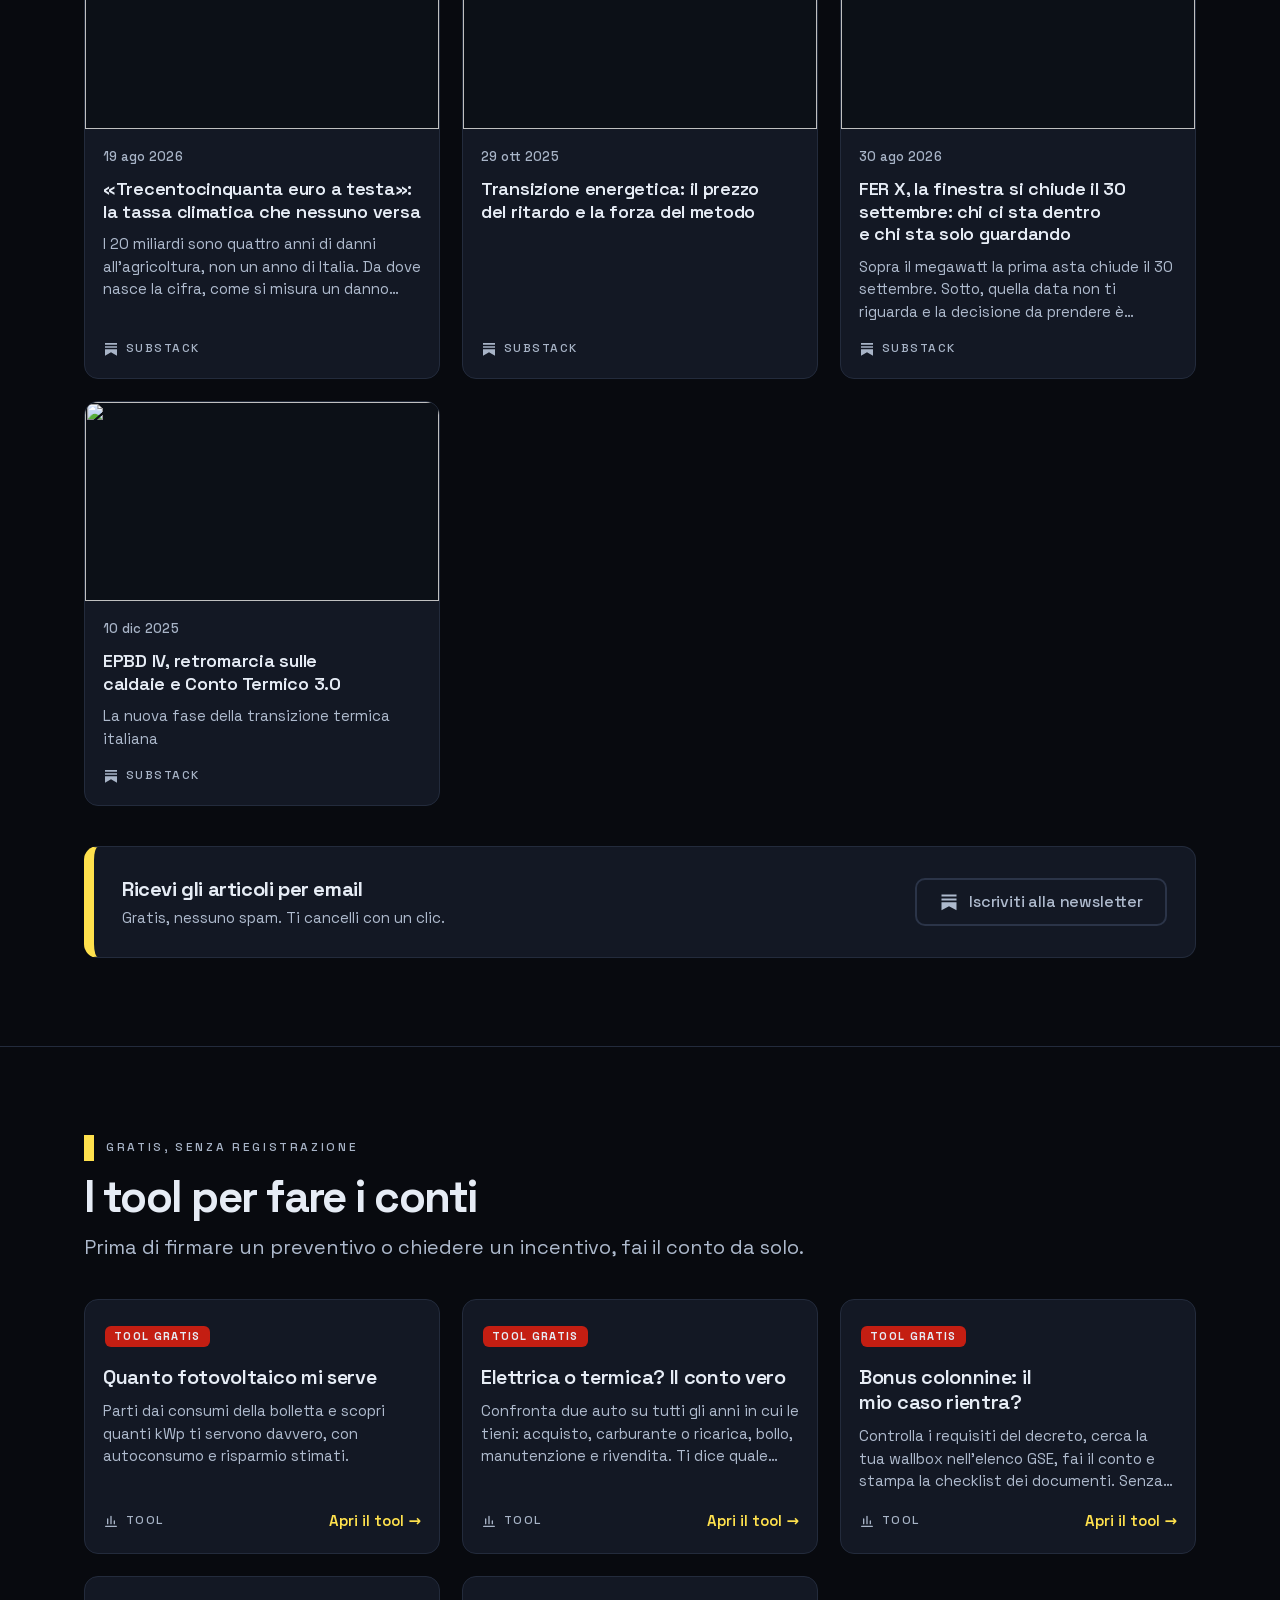
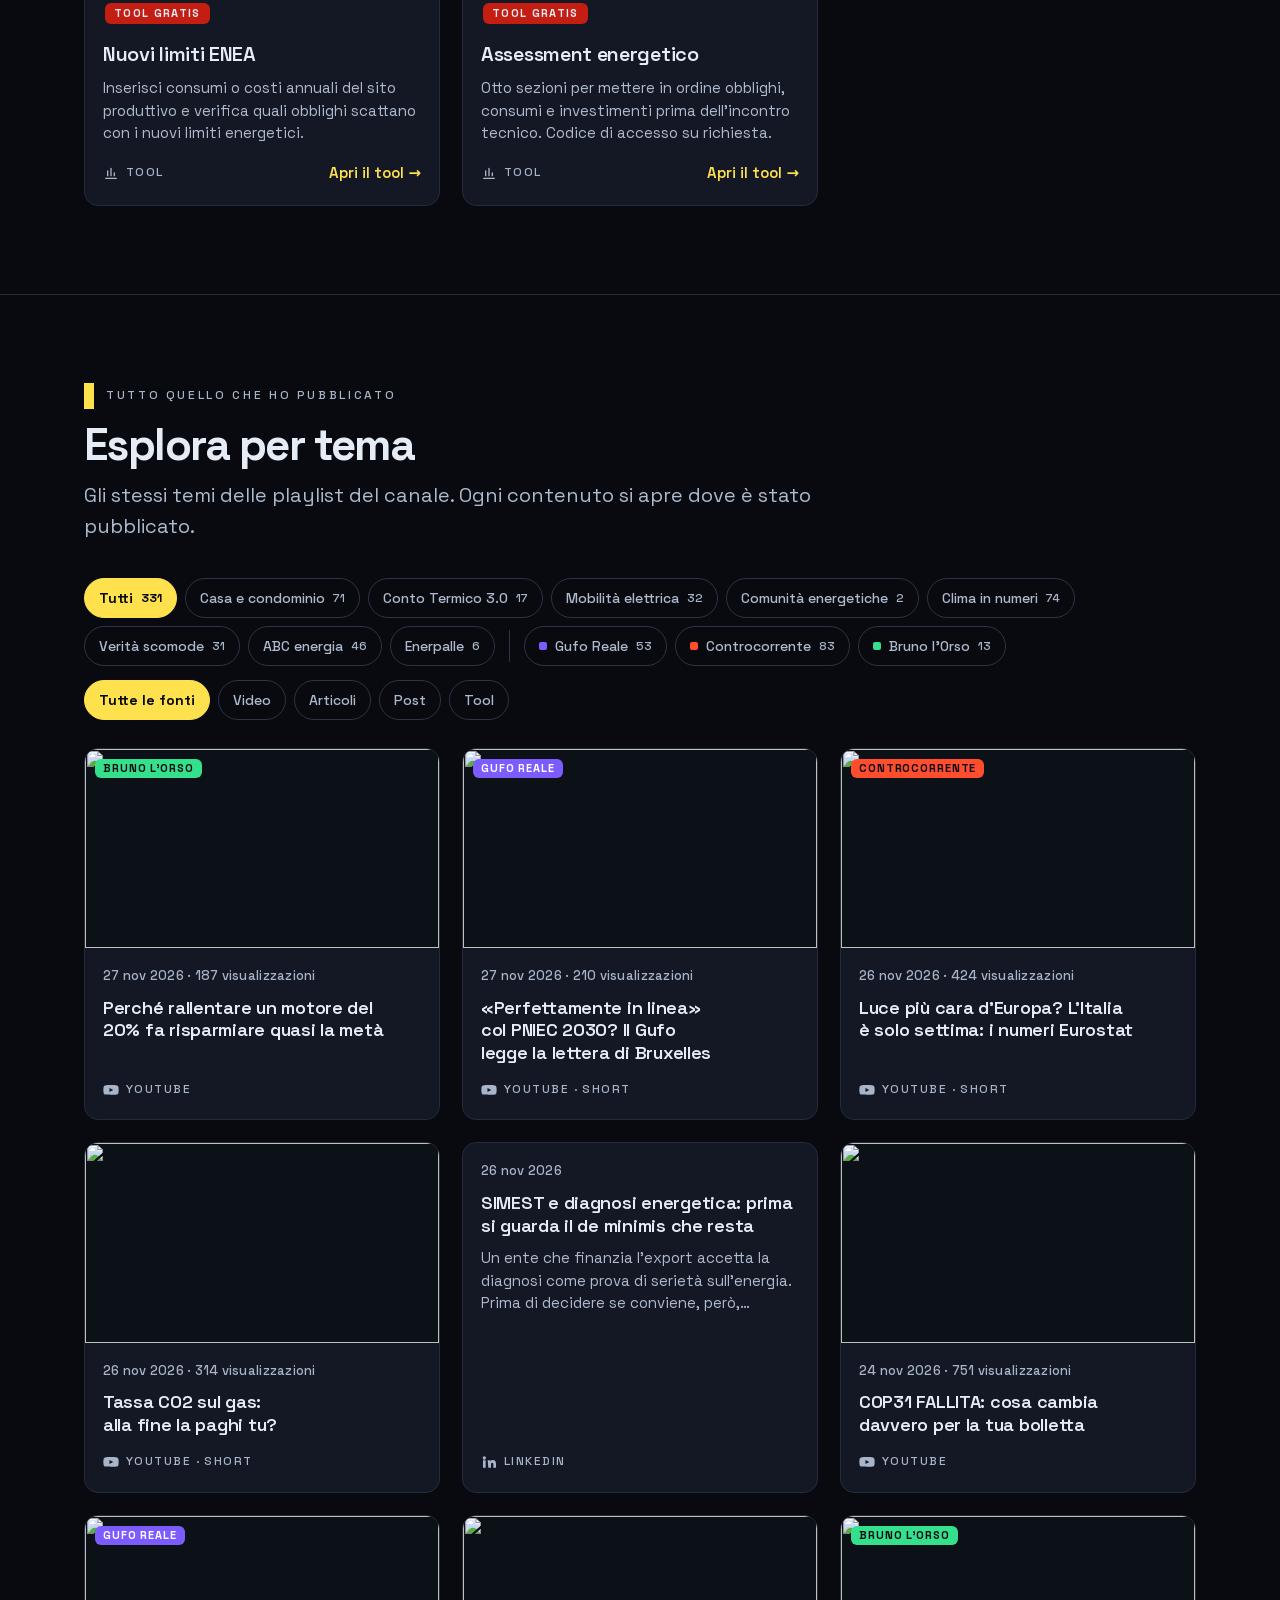
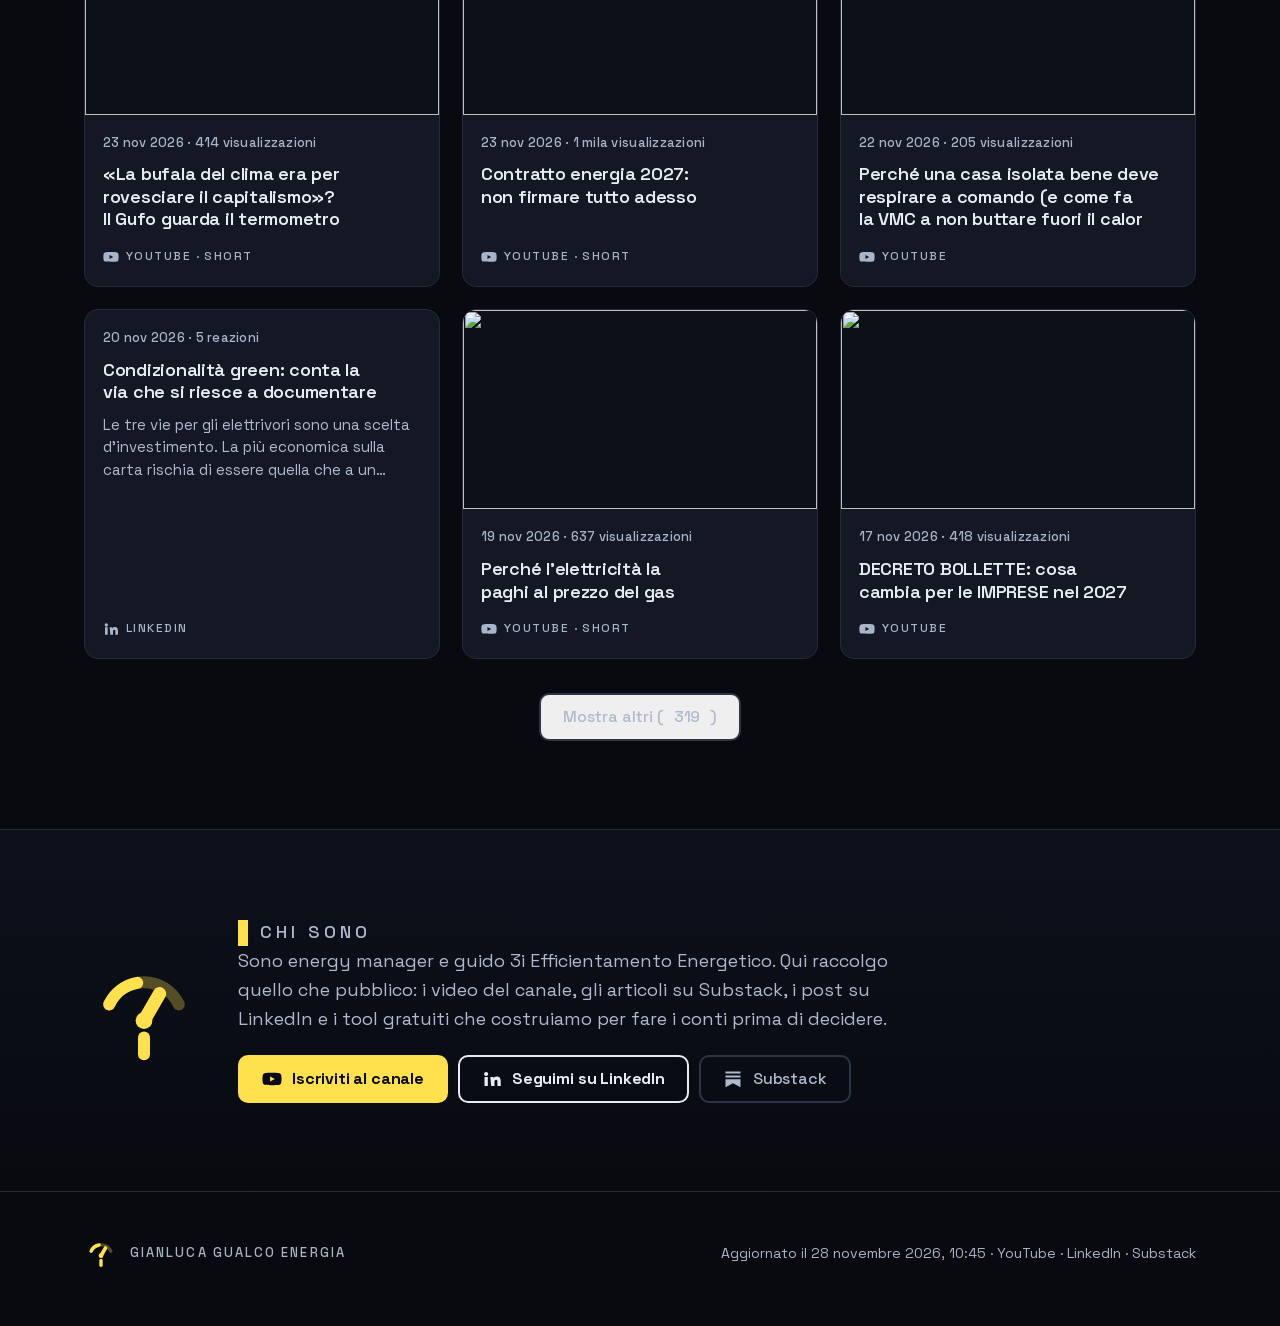
